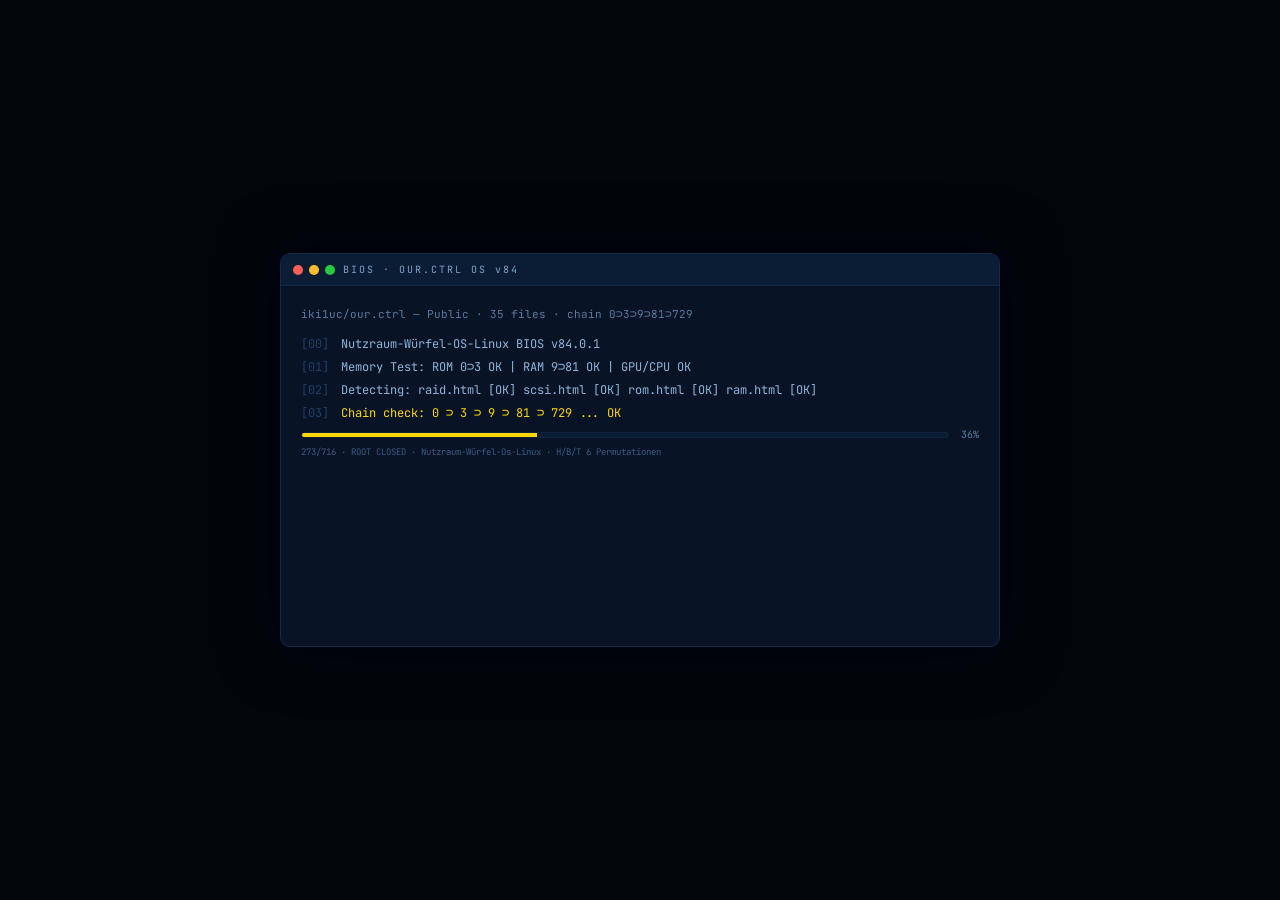
==== index.html @ 25ccde5c "Update index.html" ====
<!DOCTYPE html>
<html lang="en">
<head>
  <meta charset="UTF-8">
  <meta name="viewport" content="width=device-width, initial-scale=1">
  <title>React Artifact</title>
  <style>*,:after,:before{--tw-border-spacing-x:0;--tw-border-spacing-y:0;--tw-translate-x:0;--tw-translate-y:0;--tw-rotate:0;--tw-skew-x:0;--tw-skew-y:0;--tw-scale-x:1;--tw-scale-y:1;--tw-pan-x: ;--tw-pan-y: ;--tw-pinch-zoom: ;--tw-scroll-snap-strictness:proximity;--tw-gradient-from-position: ;--tw-gradient-via-position: ;--tw-gradient-to-position: ;--tw-ordinal: ;--tw-slashed-zero: ;--tw-numeric-figure: ;--tw-numeric-spacing: ;--tw-numeric-fraction: ;--tw-ring-inset: ;--tw-ring-offset-width:0px;--tw-ring-offset-color:#fff;--tw-ring-color:rgba(59,130,246,.5);--tw-ring-offset-shadow:0 0 #0000;--tw-ring-shadow:0 0 #0000;--tw-shadow:0 0 #0000;--tw-shadow-colored:0 0 #0000;--tw-blur: ;--tw-brightness: ;--tw-contrast: ;--tw-grayscale: ;--tw-hue-rotate: ;--tw-invert: ;--tw-saturate: ;--tw-sepia: ;--tw-drop-shadow: ;--tw-backdrop-blur: ;--tw-backdrop-brightness: ;--tw-backdrop-contrast: ;--tw-backdrop-grayscale: ;--tw-backdrop-hue-rotate: ;--tw-backdrop-invert: ;--tw-backdrop-opacity: ;--tw-backdrop-saturate: ;--tw-backdrop-sepia: ;--tw-contain-size: ;--tw-contain-layout: ;--tw-contain-paint: ;--tw-contain-style: }::backdrop{--tw-border-spacing-x:0;--tw-border-spacing-y:0;--tw-translate-x:0;--tw-translate-y:0;--tw-rotate:0;--tw-skew-x:0;--tw-skew-y:0;--tw-scale-x:1;--tw-scale-y:1;--tw-pan-x: ;--tw-pan-y: ;--tw-pinch-zoom: ;--tw-scroll-snap-strictness:proximity;--tw-gradient-from-position: ;--tw-gradient-via-position: ;--tw-gradient-to-position: ;--tw-ordinal: ;--tw-slashed-zero: ;--tw-numeric-figure: ;--tw-numeric-spacing: ;--tw-numeric-fraction: ;--tw-ring-inset: ;--tw-ring-offset-width:0px;--tw-ring-offset-color:#fff;--tw-ring-color:rgba(59,130,246,.5);--tw-ring-offset-shadow:0 0 #0000;--tw-ring-shadow:0 0 #0000;--tw-shadow:0 0 #0000;--tw-shadow-colored:0 0 #0000;--tw-blur: ;--tw-brightness: ;--tw-contrast: ;--tw-grayscale: ;--tw-hue-rotate: ;--tw-invert: ;--tw-saturate: ;--tw-sepia: ;--tw-drop-shadow: ;--tw-backdrop-blur: ;--tw-backdrop-brightness: ;--tw-backdrop-contrast: ;--tw-backdrop-grayscale: ;--tw-backdrop-hue-rotate: ;--tw-backdrop-invert: ;--tw-backdrop-opacity: ;--tw-backdrop-saturate: ;--tw-backdrop-sepia: ;--tw-contain-size: ;--tw-contain-layout: ;--tw-contain-paint: ;--tw-contain-style: }/*! tailwindcss v3.4.18 | MIT License | https://tailwindcss.com*/*,:after,:before{box-sizing:border-box;border:0 solid #e5e7eb}:after,:before{--tw-content:""}:host,html{line-height:1.5;-webkit-text-size-adjust:100%;-moz-tab-size:4;-o-tab-size:4;tab-size:4;font-family:ui-sans-serif,system-ui,sans-serif,Apple Color Emoji,Segoe UI Emoji,Segoe UI Symbol,Noto Color Emoji;font-feature-settings:normal;font-variation-settings:normal;-webkit-tap-highlight-color:transparent}body{line-height:inherit}hr{height:0;color:inherit;border-top-width:1px}abbr:where([title]){-webkit-text-decoration:underline dotted;text-decoration:underline dotted}h1,h2,h3,h4,h5,h6{font-size:inherit;font-weight:inherit}a{color:inherit;text-decoration:inherit}b,strong{font-weight:bolder}code,kbd,pre,samp{font-family:ui-monospace,SFMono-Regular,Menlo,Monaco,Consolas,Liberation Mono,Courier New,monospace;font-feature-settings:normal;font-variation-settings:normal;font-size:1em}small{font-size:80%}sub,sup{font-size:75%;line-height:0;position:relative;vertical-align:baseline}sub{bottom:-.25em}sup{top:-.5em}table{text-indent:0;border-color:inherit;border-collapse:collapse}button,input,optgroup,select,textarea{font-family:inherit;font-feature-settings:inherit;font-variation-settings:inherit;font-size:100%;font-weight:inherit;line-height:inherit;letter-spacing:inherit;color:inherit;margin:0;padding:0}button,select{text-transform:none}button,input:where([type=button]),input:where([type=reset]),input:where([type=submit]){-webkit-appearance:button;background-color:transparent;background-image:none}:-moz-focusring{outline:auto}:-moz-ui-invalid{box-shadow:none}progress{vertical-align:baseline}::-webkit-inner-spin-button,::-webkit-outer-spin-button{height:auto}[type=search]{-webkit-appearance:textfield;outline-offset:-2px}::-webkit-search-decoration{-webkit-appearance:none}::-webkit-file-upload-button{-webkit-appearance:button;font:inherit}summary{display:list-item}blockquote,dd,dl,figure,h1,h2,h3,h4,h5,h6,hr,p,pre{margin:0}fieldset{margin:0}fieldset,legend{padding:0}menu,ol,ul{list-style:none;margin:0;padding:0}dialog{padding:0}textarea{resize:vertical}input::-moz-placeholder,textarea::-moz-placeholder{opacity:1;color:#9ca3af}input::placeholder,textarea::placeholder{opacity:1;color:#9ca3af}[role=button],button{cursor:pointer}:disabled{cursor:default}audio,canvas,embed,iframe,img,object,svg,video{display:block;vertical-align:middle}img,video{max-width:100%;height:auto}[hidden]:where(:not([hidden=until-found])){display:none}.fixed{position:fixed}.absolute{position:absolute}.inset-0{inset:0}.bottom-0{bottom:0}.bottom-3{bottom:.75rem}.bottom-\[68px\]{bottom:68px}.left-0{left:0}.left-1\/2{left:50%}.left-3{left:.75rem}.right-0{right:0}.right-\[8\%\]{right:8%}.top-0{top:0}.top-12{top:3rem}.top-\[18\%\]{top:18%}.top-\[52\%\]{top:52%}.z-20{z-index:20}.z-\[100\]{z-index:100}.z-\[80\]{z-index:80}.z-\[90\]{z-index:90}.mx-1{margin-left:.25rem;margin-right:.25rem}.mb-1{margin-bottom:.25rem}.mb-2{margin-bottom:.5rem}.mb-3{margin-bottom:.75rem}.mb-4{margin-bottom:1rem}.ml-2{margin-left:.5rem}.mt-1{margin-top:.25rem}.mt-2{margin-top:.5rem}.mt-3{margin-top:.75rem}.mt-4{margin-top:1rem}.mt-6{margin-top:1.5rem}.line-clamp-2{overflow:hidden;display:-webkit-box;-webkit-box-orient:vertical;-webkit-line-clamp:2}.flex{display:flex}.grid{display:grid}.hidden{display:none}.h-1\.5{height:.375rem}.h-10{height:2.5rem}.h-2{height:.5rem}.h-2\.5{height:.625rem}.h-3{height:.75rem}.h-5{height:1.25rem}.h-6{height:1.5rem}.h-7{height:1.75rem}.h-8{height:2rem}.h-9{height:2.25rem}.h-\[160px\]{height:160px}.h-\[180px\]{height:180px}.h-\[260px\]{height:260px}.h-\[320px\]{height:320px}.h-\[44px\]{height:44px}.h-\[64px\]{height:64px}.h-\[700px\]{height:700px}.h-\[72px\]{height:72px}.h-full{height:100%}.min-h-\[360px\]{min-height:360px}.min-h-screen{min-height:100vh}.w-1\.5{width:.375rem}.w-10{width:2.5rem}.w-2{width:.5rem}.w-2\.5{width:.625rem}.w-3{width:.75rem}.w-5{width:1.25rem}.w-6{width:1.5rem}.w-\[108px\]{width:108px}.w-\[180px\]{width:180px}.w-\[1px\]{width:1px}.w-\[260px\]{width:260px}.w-\[56px\]{width:56px}.w-\[72px\]{width:72px}.w-\[900px\]{width:900px}.w-fit{width:-moz-fit-content;width:fit-content}.w-full{width:100%}.max-w-\[720px\]{max-width:720px}.flex-1{flex:1 1 0%}.-translate-x-1\/2{--tw-translate-x:-50%}.-translate-x-1\/2,.-translate-y-1\/2{transform:translate(var(--tw-translate-x),var(--tw-translate-y)) rotate(var(--tw-rotate)) skewX(var(--tw-skew-x)) skewY(var(--tw-skew-y)) scaleX(var(--tw-scale-x)) scaleY(var(--tw-scale-y))}.-translate-y-1\/2{--tw-translate-y:-50%}.transform{transform:translate(var(--tw-translate-x),var(--tw-translate-y)) rotate(var(--tw-rotate)) skewX(var(--tw-skew-x)) skewY(var(--tw-skew-y)) scaleX(var(--tw-scale-x)) scaleY(var(--tw-scale-y))}@keyframes pulse{50%{opacity:.5}}.animate-pulse{animation:pulse 2s cubic-bezier(.4,0,.6,1) infinite}.cursor-crosshair{cursor:crosshair}.cursor-grab{cursor:grab}.cursor-nwse-resize{cursor:nwse-resize}.touch-none{touch-action:none}.select-none{-webkit-user-select:none;-moz-user-select:none;user-select:none}.resize{resize:both}.grid-cols-1{grid-template-columns:repeat(1,minmax(0,1fr))}.grid-cols-3{grid-template-columns:repeat(3,minmax(0,1fr))}.grid-cols-5{grid-template-columns:repeat(5,minmax(0,1fr))}.grid-cols-\[1\.6fr_0\.6fr_0\.7fr_1fr\]{grid-template-columns:1.6fr .6fr .7fr 1fr}.flex-col{flex-direction:column}.items-center{align-items:center}.justify-center{justify-content:center}.justify-between{justify-content:space-between}.gap-1{gap:.25rem}.gap-1\.5{gap:.375rem}.gap-2{gap:.5rem}.gap-3{gap:.75rem}.gap-4{gap:1rem}.gap-\[1px\]{gap:1px}.space-y-1>:not([hidden])~:not([hidden]){--tw-space-y-reverse:0;margin-top:calc(.25rem*(1 - var(--tw-space-y-reverse)));margin-bottom:calc(.25rem*var(--tw-space-y-reverse))}.space-y-2>:not([hidden])~:not([hidden]){--tw-space-y-reverse:0;margin-top:calc(.5rem*(1 - var(--tw-space-y-reverse)));margin-bottom:calc(.5rem*var(--tw-space-y-reverse))}.space-y-3>:not([hidden])~:not([hidden]){--tw-space-y-reverse:0;margin-top:calc(.75rem*(1 - var(--tw-space-y-reverse)));margin-bottom:calc(.75rem*var(--tw-space-y-reverse))}.space-y-4>:not([hidden])~:not([hidden]){--tw-space-y-reverse:0;margin-top:calc(1rem*(1 - var(--tw-space-y-reverse)));margin-bottom:calc(1rem*var(--tw-space-y-reverse))}.self-center{align-self:center}.overflow-auto{overflow:auto}.overflow-hidden,.truncate{overflow:hidden}.truncate{text-overflow:ellipsis;white-space:nowrap}.whitespace-pre-wrap{white-space:pre-wrap}.break-all{word-break:break-all}.rounded{border-radius:.25rem}.rounded-\[10px\]{border-radius:10px}.rounded-\[14px\]{border-radius:14px}.rounded-\[1px\]{border-radius:1px}.rounded-\[3px\]{border-radius:3px}.rounded-\[6px\]{border-radius:6px}.rounded-\[8px\]{border-radius:8px}.rounded-full{border-radius:9999px}.border{border-width:1px}.border-b{border-bottom-width:1px}.border-t{border-top-width:1px}.border-\[\#0f213c\]{--tw-border-opacity:1;border-color:rgb(15 33 60/var(--tw-border-opacity,1))}.border-\[\#10233e\]{--tw-border-opacity:1;border-color:rgb(16 35 62/var(--tw-border-opacity,1))}.border-\[\#12243e\]{--tw-border-opacity:1;border-color:rgb(18 36 62/var(--tw-border-opacity,1))}.border-\[\#122a4c\]{--tw-border-opacity:1;border-color:rgb(18 42 76/var(--tw-border-opacity,1))}.border-\[\#132847\]{--tw-border-opacity:1;border-color:rgb(19 40 71/var(--tw-border-opacity,1))}.border-\[\#142a4a\]{--tw-border-opacity:1;border-color:rgb(20 42 74/var(--tw-border-opacity,1))}.border-\[\#152c4c\]{--tw-border-opacity:1;border-color:rgb(21 44 76/var(--tw-border-opacity,1))}.border-\[\#1a3458\]{--tw-border-opacity:1;border-color:rgb(26 52 88/var(--tw-border-opacity,1))}.border-\[\#1a4d2e\]{--tw-border-opacity:1;border-color:rgb(26 77 46/var(--tw-border-opacity,1))}.border-\[\#1e3f6a\]{--tw-border-opacity:1;border-color:rgb(30 63 106/var(--tw-border-opacity,1))}.border-\[\#4d2e1a\]{--tw-border-opacity:1;border-color:rgb(77 46 26/var(--tw-border-opacity,1))}.border-transparent{border-color:transparent}.bg-\[\#02060a\]{--tw-bg-opacity:1;background-color:rgb(2 6 10/var(--tw-bg-opacity,1))}.bg-\[\#040a14\]{--tw-bg-opacity:1;background-color:rgb(4 10 20/var(--tw-bg-opacity,1))}.bg-\[\#050c18\]{--tw-bg-opacity:1;background-color:rgb(5 12 24/var(--tw-bg-opacity,1))}.bg-\[\#050d19\]{--tw-bg-opacity:1;background-color:rgb(5 13 25/var(--tw-bg-opacity,1))}.bg-\[\#050d19\]\/85{background-color:rgba(5,13,25,.85)}.bg-\[\#050d19\]\/90{background-color:rgba(5,13,25,.9)}.bg-\[\#081425\]{--tw-bg-opacity:1;background-color:rgb(8 20 37/var(--tw-bg-opacity,1))}.bg-\[\#0a1a2e\]{--tw-bg-opacity:1;background-color:rgb(10 26 46/var(--tw-bg-opacity,1))}.bg-\[\#0a1d34\]{--tw-bg-opacity:1;background-color:rgb(10 29 52/var(--tw-bg-opacity,1))}.bg-\[\#0a2a1a\]{--tw-bg-opacity:1;background-color:rgb(10 42 26/var(--tw-bg-opacity,1))}.bg-\[\#0d1f36\]{--tw-bg-opacity:1;background-color:rgb(13 31 54/var(--tw-bg-opacity,1))}.bg-\[\#0e2440\]{--tw-bg-opacity:1;background-color:rgb(14 36 64/var(--tw-bg-opacity,1))}.bg-\[\#0f213c\]{--tw-bg-opacity:1;background-color:rgb(15 33 60/var(--tw-bg-opacity,1))}.bg-\[\#122a4a\]{--tw-bg-opacity:1;background-color:rgb(18 42 74/var(--tw-bg-opacity,1))}.bg-\[\#132847\]{--tw-bg-opacity:1;background-color:rgb(19 40 71/var(--tw-bg-opacity,1))}.bg-\[\#1a2f4d\]{--tw-bg-opacity:1;background-color:rgb(26 47 77/var(--tw-bg-opacity,1))}.bg-\[\#27c93f\]{--tw-bg-opacity:1;background-color:rgb(39 201 63/var(--tw-bg-opacity,1))}.bg-\[\#2a1a0a\]{--tw-bg-opacity:1;background-color:rgb(42 26 10/var(--tw-bg-opacity,1))}.bg-\[\#39ff88\]{--tw-bg-opacity:1;background-color:rgb(57 255 136/var(--tw-bg-opacity,1))}.bg-\[\#ff5f56\]{--tw-bg-opacity:1;background-color:rgb(255 95 86/var(--tw-bg-opacity,1))}.bg-\[\#ffbd2e\]{--tw-bg-opacity:1;background-color:rgb(255 189 46/var(--tw-bg-opacity,1))}.bg-\[\#ffd700\]{--tw-bg-opacity:1;background-color:rgb(255 215 0/var(--tw-bg-opacity,1))}.bg-transparent{background-color:transparent}.bg-white{--tw-bg-opacity:1;background-color:rgb(255 255 255/var(--tw-bg-opacity,1))}.p-2{padding:.5rem}.p-3{padding:.75rem}.p-4{padding:1rem}.p-5{padding:1.25rem}.p-6{padding:1.5rem}.p-\[1px\]{padding:1px}.px-1{padding-left:.25rem;padding-right:.25rem}.px-1\.5{padding-left:.375rem;padding-right:.375rem}.px-2{padding-left:.5rem;padding-right:.5rem}.px-3{padding-left:.75rem;padding-right:.75rem}.py-0\.5{padding-top:.125rem;padding-bottom:.125rem}.py-1{padding-top:.25rem;padding-bottom:.25rem}.py-1\.5{padding-top:.375rem;padding-bottom:.375rem}.py-2{padding-top:.5rem;padding-bottom:.5rem}.text-left{text-align:left}.text-center{text-align:center}.font-mono{font-family:ui-monospace,SFMono-Regular,Menlo,Monaco,Consolas,Liberation Mono,Courier New,monospace}.text-\[10px\]{font-size:10px}.text-\[11px\]{font-size:11px}.text-\[12px\]{font-size:12px}.text-\[8px\]{font-size:8px}.text-\[9px\]{font-size:9px}.font-black{font-weight:900}.font-bold{font-weight:700}.leading-\[1\.2\]{line-height:1.2}.leading-\[1\.5\]{line-height:1.5}.leading-\[1\.6\]{line-height:1.6}.tracking-\[0\.08em\]{letter-spacing:.08em}.tracking-\[0\.12em\]{letter-spacing:.12em}.tracking-\[0\.14em\]{letter-spacing:.14em}.tracking-\[0\.16em\]{letter-spacing:.16em}.tracking-\[0\.2em\]{letter-spacing:.2em}.tracking-wider{letter-spacing:.05em}.text-\[\#00ccff\]{--tw-text-opacity:1;color:rgb(0 204 255/var(--tw-text-opacity,1))}.text-\[\#1e3f6a\]{--tw-text-opacity:1;color:rgb(30 63 106/var(--tw-text-opacity,1))}.text-\[\#39ff88\]{--tw-text-opacity:1;color:rgb(57 255 136/var(--tw-text-opacity,1))}.text-\[\#3a5a83\]{--tw-text-opacity:1;color:rgb(58 90 131/var(--tw-text-opacity,1))}.text-\[\#3d5a7c\]{--tw-text-opacity:1;color:rgb(61 90 124/var(--tw-text-opacity,1))}.text-\[\#4a6589\]{--tw-text-opacity:1;color:rgb(74 101 137/var(--tw-text-opacity,1))}.text-\[\#5a7aa0\]{--tw-text-opacity:1;color:rgb(90 122 160/var(--tw-text-opacity,1))}.text-\[\#5a7ea3\]{--tw-text-opacity:1;color:rgb(90 126 163/var(--tw-text-opacity,1))}.text-\[\#6d8fb8\]{--tw-text-opacity:1;color:rgb(109 143 184/var(--tw-text-opacity,1))}.text-\[\#7aa0c6\]{--tw-text-opacity:1;color:rgb(122 160 198/var(--tw-text-opacity,1))}.text-\[\#7da3ca\]{--tw-text-opacity:1;color:rgb(125 163 202/var(--tw-text-opacity,1))}.text-\[\#8aa6c9\]{--tw-text-opacity:1;color:rgb(138 166 201/var(--tw-text-opacity,1))}.text-\[\#8fb4db\]{--tw-text-opacity:1;color:rgb(143 180 219/var(--tw-text-opacity,1))}.text-\[\#c6dbf5\]{--tw-text-opacity:1;color:rgb(198 219 245/var(--tw-text-opacity,1))}.text-\[\#d0e3f8\]{--tw-text-opacity:1;color:rgb(208 227 248/var(--tw-text-opacity,1))}.text-\[\#e8f0ff\]{--tw-text-opacity:1;color:rgb(232 240 255/var(--tw-text-opacity,1))}.text-\[\#ff8a00\]{--tw-text-opacity:1;color:rgb(255 138 0/var(--tw-text-opacity,1))}.text-\[\#ffd700\]{--tw-text-opacity:1;color:rgb(255 215 0/var(--tw-text-opacity,1))}.text-black{--tw-text-opacity:1;color:rgb(0 0 0/var(--tw-text-opacity,1))}.text-white{--tw-text-opacity:1;color:rgb(255 255 255/var(--tw-text-opacity,1))}.accent-\[\#ffd700\]{accent-color:gold}.opacity-40{opacity:.4}.opacity-\[0\.06\]{opacity:.06}.opacity-\[0\.12\]{opacity:.12}.opacity-\[0\.14\]{opacity:.14}.shadow-\[0_0_0_1px_var\(--c\)\]{--tw-shadow:0 0 0 1px var(--c);--tw-shadow-colored:0 0 0 1px var(--tw-shadow-color)}.shadow-\[0_0_0_1px_var\(--c\)\],.shadow-\[0_0_60px_\#001\]{box-shadow:var(--tw-ring-offset-shadow,0 0 #0000),var(--tw-ring-shadow,0 0 #0000),var(--tw-shadow)}.shadow-\[0_0_60px_\#001\]{--tw-shadow:0 0 60px #001;--tw-shadow-colored:0 0 60px var(--tw-shadow-color)}.shadow-\[0_10px_40px_rgba\(0\2c 0\2c 0\2c 0\.6\)\]{--tw-shadow:0 10px 40px rgba(0,0,0,.6);--tw-shadow-colored:0 10px 40px var(--tw-shadow-color);box-shadow:var(--tw-ring-offset-shadow,0 0 #0000),var(--tw-ring-shadow,0 0 #0000),var(--tw-shadow)}.shadow-\[0_20px_60px_rgba\(0\2c 0\2c 0\2c 0\.6\)\2c 0_0_0_1px_var\(--c\)\]{--tw-shadow:0 20px 60px rgba(0,0,0,.6),0 0 0 1px var(--c);--tw-shadow-colored:0 20px 60px var(--tw-shadow-color),0 0 0 1px var(--tw-shadow-color);box-shadow:var(--tw-ring-offset-shadow,0 0 #0000),var(--tw-ring-shadow,0 0 #0000),var(--tw-shadow)}.shadow-\[inset_0_0_0_1px_rgba\(255\2c 255\2c 255\2c 0\.04\)\]{--tw-shadow:inset 0 0 0 1px hsla(0,0%,100%,.04);--tw-shadow-colored:inset 0 0 0 1px var(--tw-shadow-color);box-shadow:var(--tw-ring-offset-shadow,0 0 #0000),var(--tw-ring-shadow,0 0 #0000),var(--tw-shadow)}.outline-none{outline:2px solid transparent;outline-offset:2px}.filter{filter:var(--tw-blur) var(--tw-brightness) var(--tw-contrast) var(--tw-grayscale) var(--tw-hue-rotate) var(--tw-invert) var(--tw-saturate) var(--tw-sepia) var(--tw-drop-shadow)}.backdrop-blur-xl{--tw-backdrop-blur:blur(24px);backdrop-filter:var(--tw-backdrop-blur) var(--tw-backdrop-brightness) var(--tw-backdrop-contrast) var(--tw-backdrop-grayscale) var(--tw-backdrop-hue-rotate) var(--tw-backdrop-invert) var(--tw-backdrop-opacity) var(--tw-backdrop-saturate) var(--tw-backdrop-sepia)}.transition-all{transition-property:all;transition-timing-function:cubic-bezier(.4,0,.2,1);transition-duration:.15s}.transition-colors{transition-property:color,background-color,border-color,text-decoration-color,fill,stroke;transition-timing-function:cubic-bezier(.4,0,.2,1);transition-duration:.15s}.transition-transform{transition-property:transform;transition-timing-function:cubic-bezier(.4,0,.2,1);transition-duration:.15s}.duration-200{transition-duration:.2s}#root,body,html{min-height:100%}body{margin:0;font-family:ui-sans-serif,system-ui,-apple-system,BlinkMacSystemFont,Segoe UI,sans-serif}[role=button]:not([aria-disabled=true]),button:not(:disabled),label[for],select:not(:disabled),summary{cursor:pointer}.hover\:scale-105:hover{--tw-scale-x:1.05;--tw-scale-y:1.05;transform:translate(var(--tw-translate-x),var(--tw-translate-y)) rotate(var(--tw-rotate)) skewX(var(--tw-skew-x)) skewY(var(--tw-skew-y)) scaleX(var(--tw-scale-x)) scaleY(var(--tw-scale-y))}.hover\:border-\[\#132847\]:hover{--tw-border-opacity:1;border-color:rgb(19 40 71/var(--tw-border-opacity,1))}.hover\:border-\[\#1a3358\]:hover{--tw-border-opacity:1;border-color:rgb(26 51 88/var(--tw-border-opacity,1))}.hover\:bg-\[\#0a1d34\]\/80:hover{background-color:rgba(10,29,52,.8)}.hover\:bg-\[\#0e2440\]:hover{--tw-bg-opacity:1;background-color:rgb(14 36 64/var(--tw-bg-opacity,1))}.hover\:brightness-110:hover{--tw-brightness:brightness(1.1);filter:var(--tw-blur) var(--tw-brightness) var(--tw-contrast) var(--tw-grayscale) var(--tw-hue-rotate) var(--tw-invert) var(--tw-saturate) var(--tw-sepia) var(--tw-drop-shadow)}.focus\:border-\[\#1e3f6a\]:focus{--tw-border-opacity:1;border-color:rgb(30 63 106/var(--tw-border-opacity,1))}.active\:cursor-grabbing:active{cursor:grabbing}.group:hover .group-hover\:text-\[\#c7ddf8\]{--tw-text-opacity:1;color:rgb(199 221 248/var(--tw-text-opacity,1))}@media (min-width:768px){.md\:inline{display:inline}.md\:flex{display:flex}.md\:grid-cols-2{grid-template-columns:repeat(2,minmax(0,1fr))}.md\:grid-cols-6{grid-template-columns:repeat(6,minmax(0,1fr))}.md\:grid-cols-\[180px_1fr\]{grid-template-columns:180px 1fr}}@media (min-width:1024px){.lg\:flex{display:flex}}</style>
</head>
<body>
  <div id="root"></div>
  
  <script type="module">var nd=Object.create;var{getPrototypeOf:rd,defineProperty:Ql,getOwnPropertyNames:ld}=Object;var od=Object.prototype.hasOwnProperty;var xt=(e,t,n)=>{n=e!=null?nd(rd(e)):{};let r=t||!e||!e.__esModule?Ql(n,"default",{value:e,enumerable:!0}):n;for(let l of ld(e))if(!od.call(r,l))Ql(r,l,{get:()=>e[l],enumerable:!0});return r};var gr=(e,t)=>()=>(t||e((t={exports:{}}).exports,t),t.exports);var id=(e,t)=>{for(var n in t)Ql(e,n,{get:t[n],enumerable:!0,configurable:!0,set:(r)=>t[n]=()=>r})};var ud=(e,t)=>()=>(e&&(t=e(e=0)),t);var gn=gr((Ed)=>{var yn=Symbol.for("react.element"),ad=Symbol.for("react.portal"),sd=Symbol.for("react.fragment"),cd=Symbol.for("react.strict_mode"),dd=Symbol.for("react.profiler"),fd=Symbol.for("react.provider"),pd=Symbol.for("react.context"),md=Symbol.for("react.forward_ref"),hd=Symbol.for("react.suspense"),vd=Symbol.for("react.memo"),yd=Symbol.for("react.lazy"),mu=Symbol.iterator;function gd(e){if(e===null||typeof e!=="object")return null;return e=mu&&e[mu]||e["@@iterator"],typeof e==="function"?e:null}var yu={isMounted:function(){return!1},enqueueForceUpdate:function(){},enqueueReplaceState:function(){},enqueueSetState:function(){}},gu=Object.assign,ku={};function Ut(e,t,n){this.props=e,this.context=t,this.refs=ku,this.updater=n||yu}Ut.prototype.isReactComponent={};Ut.prototype.setState=function(e,t){if(typeof e!=="object"&&typeof e!=="function"&&e!=null)throw Error("setState(...): takes an object of state variables to update or a function which returns an object of state variables.");this.updater.enqueueSetState(this,e,t,"setState")};Ut.prototype.forceUpdate=function(e){this.updater.enqueueForceUpdate(this,e,"forceUpdate")};function wu(){}wu.prototype=Ut.prototype;function Yl(e,t,n){this.props=e,this.context=t,this.refs=ku,this.updater=n||yu}var Gl=Yl.prototype=new wu;Gl.constructor=Yl;gu(Gl,Ut.prototype);Gl.isPureReactComponent=!0;var hu=Array.isArray,xu=Object.prototype.hasOwnProperty,Xl={current:null},Su={key:!0,ref:!0,__self:!0,__source:!0};function Eu(e,t,n){var r,l={},o=null,i=null;if(t!=null)for(r in t.ref!==void 0&&(i=t.ref),t.key!==void 0&&(o=""+t.key),t)xu.call(t,r)&&!Su.hasOwnProperty(r)&&(l[r]=t[r]);var a=arguments.length-2;if(a===1)l.children=n;else if(1<a){for(var u=Array(a),d=0;d<a;d++)u[d]=arguments[d+2];l.children=u}if(e&&e.defaultProps)for(r in a=e.defaultProps,a)l[r]===void 0&&(l[r]=a[r]);return{$$typeof:yn,type:e,key:o,ref:i,props:l,_owner:Xl.current}}function kd(e,t){return{$$typeof:yn,type:e.type,key:t,ref:e.ref,props:e.props,_owner:e._owner}}function Zl(e){return typeof e==="object"&&e!==null&&e.$$typeof===yn}function wd(e){var t={"=":"=0",":":"=2"};return"$"+e.replace(/[=:]/g,function(n){return t[n]})}var vu=/\/+/g;function Kl(e,t){return typeof e==="object"&&e!==null&&e.key!=null?wd(""+e.key):t.toString(36)}function wr(e,t,n,r,l){var o=typeof e;if(o==="undefined"||o==="boolean")e=null;var i=!1;if(e===null)i=!0;else switch(o){case"string":case"number":i=!0;break;case"object":switch(e.$$typeof){case yn:case ad:i=!0}}if(i)return i=e,l=l(i),e=r===""?"."+Kl(i,0):r,hu(l)?(n="",e!=null&&(n=e.replace(vu,"$&/")+"/"),wr(l,t,n,"",function(d){return d})):l!=null&&(Zl(l)&&(l=kd(l,n+(!l.key||i&&i.key===l.key?"":(""+l.key).replace(vu,"$&/")+"/")+e)),t.push(l)),1;if(i=0,r=r===""?".":r+":",hu(e))for(var a=0;a<e.length;a++){o=e[a];var u=r+Kl(o,a);i+=wr(o,t,n,u,l)}else if(u=gd(e),typeof u==="function")for(e=u.call(e),a=0;!(o=e.next()).done;)o=o.value,u=r+Kl(o,a++),i+=wr(o,t,n,u,l);else if(o==="object")throw t=String(e),Error("Objects are not valid as a React child (found: "+(t==="[object Object]"?"object with keys {"+Object.keys(e).join(", ")+"}":t)+"). If you meant to render a collection of children, use an array instead.");return i}function kr(e,t,n){if(e==null)return e;var r=[],l=0;return wr(e,r,"","",function(o){return t.call(n,o,l++)}),r}function xd(e){if(e._status===-1){var t=e._result;t=t(),t.then(function(n){if(e._status===0||e._status===-1)e._status=1,e._result=n},function(n){if(e._status===0||e._status===-1)e._status=2,e._result=n}),e._status===-1&&(e._status=0,e._result=t)}if(e._status===1)return e._result.default;throw e._result}var ie={current:null},xr={transition:null},Sd={ReactCurrentDispatcher:ie,ReactCurrentBatchConfig:xr,ReactCurrentOwner:Xl};function Nu(){throw Error("act(...) is not supported in production builds of React.")}Ed.Children={map:kr,forEach:function(e,t,n){kr(e,function(){t.apply(this,arguments)},n)},count:function(e){var t=0;return kr(e,function(){t++}),t},toArray:function(e){return kr(e,function(t){return t})||[]},only:function(e){if(!Zl(e))throw Error("React.Children.only expected to receive a single React element child.");return e}};Ed.Component=Ut;Ed.Fragment=sd;Ed.Profiler=dd;Ed.PureComponent=Yl;Ed.StrictMode=cd;Ed.Suspense=hd;Ed.__SECRET_INTERNALS_DO_NOT_USE_OR_YOU_WILL_BE_FIRED=Sd;Ed.act=Nu;Ed.cloneElement=function(e,t,n){if(e===null||e===void 0)throw Error("React.cloneElement(...): The argument must be a React element, but you passed "+e+".");var r=gu({},e.props),l=e.key,o=e.ref,i=e._owner;if(t!=null){if(t.ref!==void 0&&(o=t.ref,i=Xl.current),t.key!==void 0&&(l=""+t.key),e.type&&e.type.defaultProps)var a=e.type.defaultProps;for(u in t)xu.call(t,u)&&!Su.hasOwnProperty(u)&&(r[u]=t[u]===void 0&&a!==void 0?a[u]:t[u])}var u=arguments.length-2;if(u===1)r.children=n;else if(1<u){a=Array(u);for(var d=0;d<u;d++)a[d]=arguments[d+2];r.children=a}return{$$typeof:yn,type:e.type,key:l,ref:o,props:r,_owner:i}};Ed.createContext=function(e){return e={$$typeof:pd,_currentValue:e,_currentValue2:e,_threadCount:0,Provider:null,Consumer:null,_defaultValue:null,_globalName:null},e.Provider={$$typeof:fd,_context:e},e.Consumer=e};Ed.createElement=Eu;Ed.createFactory=function(e){var t=Eu.bind(null,e);return t.type=e,t};Ed.createRef=function(){return{current:null}};Ed.forwardRef=function(e){return{$$typeof:md,render:e}};Ed.isValidElement=Zl;Ed.lazy=function(e){return{$$typeof:yd,_payload:{_status:-1,_result:e},_init:xd}};Ed.memo=function(e,t){return{$$typeof:vd,type:e,compare:t===void 0?null:t}};Ed.startTransition=function(e){var t=xr.transition;xr.transition={};try{e()}finally{xr.transition=t}};Ed.unstable_act=Nu;Ed.useCallback=function(e,t){return ie.current.useCallback(e,t)};Ed.useContext=function(e){return ie.current.useContext(e)};Ed.useDebugValue=function(){};Ed.useDeferredValue=function(e){return ie.current.useDeferredValue(e)};Ed.useEffect=function(e,t){return ie.current.useEffect(e,t)};Ed.useId=function(){return ie.current.useId()};Ed.useImperativeHandle=function(e,t,n){return ie.current.useImperativeHandle(e,t,n)};Ed.useInsertionEffect=function(e,t){return ie.current.useInsertionEffect(e,t)};Ed.useLayoutEffect=function(e,t){return ie.current.useLayoutEffect(e,t)};Ed.useMemo=function(e,t){return ie.current.useMemo(e,t)};Ed.useReducer=function(e,t,n){return ie.current.useReducer(e,t,n)};Ed.useRef=function(e){return ie.current.useRef(e)};Ed.useState=function(e){return ie.current.useState(e)};Ed.useSyncExternalStore=function(e,t,n){return ie.current.useSyncExternalStore(e,t,n)};Ed.useTransition=function(){return ie.current.useTransition()};Ed.version="18.3.1"});var Ru=gr((af)=>{function jl(e,t){var n=e.length;e.push(t);e:for(;0<n;){var r=n-1>>>1,l=e[r];if(0<Sr(l,t))e[r]=t,e[n]=l,n=r;else break e}}function _e(e){return e.length===0?null:e[0]}function Tr(e){if(e.length===0)return null;var t=e[0],n=e.pop();if(n!==t){e[0]=n;e:for(var r=0,l=e.length,o=l>>>1;r<o;){var i=2*(r+1)-1,a=e[i],u=i+1,d=e[u];if(0>Sr(a,n))u<l&&0>Sr(d,a)?(e[r]=d,e[u]=n,r=u):(e[r]=a,e[i]=n,r=i);else if(u<l&&0>Sr(d,n))e[r]=d,e[u]=n,r=u;else break e}}return t}function Sr(e,t){var n=e.sortIndex-t.sortIndex;return n!==0?n:e.id-t.id}if(typeof performance==="object"&&typeof performance.now==="function")ql=performance,af.unstable_now=function(){return ql.now()};else Er=Date,bl=Er.now(),af.unstable_now=function(){return Er.now()-bl};var ql,Er,bl,Be=[],et=[],uf=1,we=null,te=3,_r=!1,St=!1,wn=!1,Tu=typeof setTimeout==="function"?setTimeout:null,_u=typeof clearTimeout==="function"?clearTimeout:null,Cu=typeof setImmediate<"u"?setImmediate:null;typeof navigator<"u"&&navigator.scheduling!==void 0&&navigator.scheduling.isInputPending!==void 0&&navigator.scheduling.isInputPending.bind(navigator.scheduling);function eo(e){for(var t=_e(et);t!==null;){if(t.callback===null)Tr(et);else if(t.startTime<=e)Tr(et),t.sortIndex=t.expirationTime,jl(Be,t);else break;t=_e(et)}}function no(e){if(wn=!1,eo(e),!St)if(_e(Be)!==null)St=!0,lo(ro);else{var t=_e(et);t!==null&&oo(no,t.startTime-e)}}function ro(e,t){St=!1,wn&&(wn=!1,_u(xn),xn=-1),_r=!0;var n=te;try{eo(t);for(we=_e(Be);we!==null&&(!(we.expirationTime>t)||e&&!Lu());){var r=we.callback;if(typeof r==="function"){we.callback=null,te=we.priorityLevel;var l=r(we.expirationTime<=t);t=af.unstable_now(),typeof l==="function"?we.callback=l:we===_e(Be)&&Tr(Be),eo(t)}else Tr(Be);we=_e(Be)}if(we!==null)var o=!0;else{var i=_e(et);i!==null&&oo(no,i.startTime-t),o=!1}return o}finally{we=null,te=n,_r=!1}}var Pr=!1,Nr=null,xn=-1,Pu=5,zu=-1;function Lu(){return af.unstable_now()-zu<Pu?!1:!0}function Jl(){if(Nr!==null){var e=af.unstable_now();zu=e;var t=!0;try{t=Nr(!0,e)}finally{t?kn():(Pr=!1,Nr=null)}}else Pr=!1}var kn;if(typeof Cu==="function")kn=function(){Cu(Jl)};else if(typeof MessageChannel<"u")Cr=new MessageChannel,to=Cr.port2,Cr.port1.onmessage=Jl,kn=function(){to.postMessage(null)};else kn=function(){Tu(Jl,0)};var Cr,to;function lo(e){Nr=e,Pr||(Pr=!0,kn())}function oo(e,t){xn=Tu(function(){e(af.unstable_now())},t)}af.unstable_IdlePriority=5;af.unstable_ImmediatePriority=1;af.unstable_LowPriority=4;af.unstable_NormalPriority=3;af.unstable_Profiling=null;af.unstable_UserBlockingPriority=2;af.unstable_cancelCallback=function(e){e.callback=null};af.unstable_continueExecution=function(){St||_r||(St=!0,lo(ro))};af.unstable_forceFrameRate=function(e){0>e||125<e?console.error("forceFrameRate takes a positive int between 0 and 125, forcing frame rates higher than 125 fps is not supported"):Pu=0<e?Math.floor(1000/e):5};af.unstable_getCurrentPriorityLevel=function(){return te};af.unstable_getFirstCallbackNode=function(){return _e(Be)};af.unstable_next=function(e){switch(te){case 1:case 2:case 3:var t=3;break;default:t=te}var n=te;te=t;try{return e()}finally{te=n}};af.unstable_pauseExecution=function(){};af.unstable_requestPaint=function(){};af.unstable_runWithPriority=function(e,t){switch(e){case 1:case 2:case 3:case 4:case 5:break;default:e=3}var n=te;te=e;try{return t()}finally{te=n}};af.unstable_scheduleCallback=function(e,t,n){var r=af.unstable_now();switch(typeof n==="object"&&n!==null?(n=n.delay,n=typeof n==="number"&&0<n?r+n:r):n=r,e){case 1:var l=-1;break;case 2:l=250;break;case 5:l=1073741823;break;case 4:l=1e4;break;default:l=5000}return l=n+l,e={id:uf++,callback:t,priorityLevel:e,startTime:n,expirationTime:l,sortIndex:-1},n>r?(e.sortIndex=n,jl(et,e),_e(Be)===null&&e===_e(et)&&(wn?(_u(xn),xn=-1):wn=!0,oo(no,n-r))):(e.sortIndex=l,jl(Be,e),St||_r||(St=!0,lo(ro))),e};af.unstable_shouldYield=Lu;af.unstable_wrapCallback=function(e){var t=te;return function(){var n=te;te=t;try{return e.apply(this,arguments)}finally{te=n}}}});var fu={};id(fu,{version:()=>Kc,unstable_renderSubtreeIntoContainer:()=>Qc,unstable_batchedUpdates:()=>Vc,unmountComponentAtNode:()=>$c,render:()=>Wc,hydrateRoot:()=>Ac,hydrate:()=>Uc,flushSync:()=>Hc,findDOMNode:()=>Bc,createRoot:()=>Fc,createPortal:()=>Dc,__SECRET_INTERNALS_DO_NOT_USE_OR_YOU_WILL_BE_FIRED:()=>Mc});function k(e){for(var t="https://reactjs.org/docs/error-decoder.html?invariant="+e,n=1;n<arguments.length;n++)t+="&args[]="+encodeURIComponent(arguments[n]);return"Minified React error #"+e+"; visit "+t+" for the full message or use the non-minified dev environment for full errors and additional helpful warnings."}function Ft(e,t){an(e,t),an(e+"Capture",t)}function an(e,t){Yn[e]=t;for(e=0;e<t.length;e++)Ba.add(t[e])}function Pf(e){if(Po.call(Iu,e))return!0;if(Po.call(Ou,e))return!1;if(_f.test(e))return Iu[e]=!0;return Ou[e]=!0,!1}function zf(e,t,n,r){if(n!==null&&n.type===0)return!1;switch(typeof t){case"function":case"symbol":return!0;case"boolean":if(r)return!1;if(n!==null)return!n.acceptsBooleans;return e=e.toLowerCase().slice(0,5),e!=="data-"&&e!=="aria-";default:return!1}}function Lf(e,t,n,r){if(t===null||typeof t>"u"||zf(e,t,n,r))return!0;if(r)return!1;if(n!==null)switch(n.type){case 3:return!t;case 4:return t===!1;case 5:return isNaN(t);case 6:return isNaN(t)||1>t}return!1}function se(e,t,n,r,l,o,i){this.acceptsBooleans=t===2||t===3||t===4,this.attributeName=r,this.attributeNamespace=l,this.mustUseProperty=n,this.propertyName=e,this.type=t,this.sanitizeURL=o,this.removeEmptyString=i}function Ei(e){return e[1].toUpperCase()}function Ni(e,t,n,r){var l=ee.hasOwnProperty(t)?ee[t]:null;if(l!==null?l.type!==0:r||!(2<t.length)||t[0]!=="o"&&t[0]!=="O"||t[1]!=="n"&&t[1]!=="N")Lf(t,n,l,r)&&(n=null),r||l===null?Pf(t)&&(n===null?e.removeAttribute(t):e.setAttribute(t,""+n)):l.mustUseProperty?e[l.propertyName]=n===null?l.type===3?!1:"":n:(t=l.attributeName,r=l.attributeNamespace,n===null?e.removeAttribute(t):(l=l.type,n=l===3||l===4&&n===!0?"":""+n,r?e.setAttributeNS(r,t,n):e.setAttribute(t,n)))}function Sn(e){if(e===null||typeof e!=="object")return null;return e=Mu&&e[Mu]||e["@@iterator"],typeof e==="function"?e:null}function zn(e){if(io===void 0)try{throw Error()}catch(n){var t=n.stack.trim().match(/\n( *(at )?)/);io=t&&t[1]||""}return`
`+io+e}function ao(e,t){if(!e||uo)return"";uo=!0;var n=Error.prepareStackTrace;Error.prepareStackTrace=void 0;try{if(t)if(t=function(){throw Error()},Object.defineProperty(t.prototype,"props",{set:function(){throw Error()}}),typeof Reflect==="object"&&Reflect.construct){try{Reflect.construct(t,[])}catch(d){var r=d}Reflect.construct(e,[],t)}else{try{t.call()}catch(d){r=d}e.call(t.prototype)}else{try{throw Error()}catch(d){r=d}e()}}catch(d){if(d&&r&&typeof d.stack==="string"){for(var l=d.stack.split(`
`),o=r.stack.split(`
`),i=l.length-1,a=o.length-1;1<=i&&0<=a&&l[i]!==o[a];)a--;for(;1<=i&&0<=a;i--,a--)if(l[i]!==o[a]){if(i!==1||a!==1)do if(i--,a--,0>a||l[i]!==o[a]){var u=`
`+l[i].replace(" at new "," at ");return e.displayName&&u.includes("<anonymous>")&&(u=u.replace("<anonymous>",e.displayName)),u}while(1<=i&&0<=a);break}}}finally{uo=!1,Error.prepareStackTrace=n}return(e=e?e.displayName||e.name:"")?zn(e):""}function Rf(e){switch(e.tag){case 5:return zn(e.type);case 16:return zn("Lazy");case 13:return zn("Suspense");case 19:return zn("SuspenseList");case 0:case 2:case 15:return e=ao(e.type,!1),e;case 11:return e=ao(e.type.render,!1),e;case 1:return e=ao(e.type,!0),e;default:return""}}function Oo(e){if(e==null)return null;if(typeof e==="function")return e.displayName||e.name||null;if(typeof e==="string")return e;switch(e){case Qt:return"Fragment";case Vt:return"Portal";case zo:return"Profiler";case Ci:return"StrictMode";case Lo:return"Suspense";case Ro:return"SuspenseList"}if(typeof e==="object")switch(e.$$typeof){case Ua:return(e.displayName||"Context")+".Consumer";case Ha:return(e._context.displayName||"Context")+".Provider";case Ti:var t=e.render;return e=e.displayName,e||(e=t.displayName||t.name||"",e=e!==""?"ForwardRef("+e+")":"ForwardRef"),e;case _i:return t=e.displayName||null,t!==null?t:Oo(e.type)||"Memo";case nt:t=e._payload,e=e._init;try{return Oo(e(t))}catch(n){}}return null}function Of(e){var t=e.type;switch(e.tag){case 24:return"Cache";case 9:return(t.displayName||"Context")+".Consumer";case 10:return(t._context.displayName||"Context")+".Provider";case 18:return"DehydratedFragment";case 11:return e=t.render,e=e.displayName||e.name||"",t.displayName||(e!==""?"ForwardRef("+e+")":"ForwardRef");case 7:return"Fragment";case 5:return t;case 4:return"Portal";case 3:return"Root";case 6:return"Text";case 16:return Oo(t);case 8:return t===Ci?"StrictMode":"Mode";case 22:return"Offscreen";case 12:return"Profiler";case 21:return"Scope";case 13:return"Suspense";case 19:return"SuspenseList";case 25:return"TracingMarker";case 1:case 0:case 17:case 2:case 14:case 15:if(typeof t==="function")return t.displayName||t.name||null;if(typeof t==="string")return t}return null}function vt(e){switch(typeof e){case"boolean":case"number":case"string":case"undefined":return e;case"object":return e;default:return""}}function Wa(e){var t=e.type;return(e=e.nodeName)&&e.toLowerCase()==="input"&&(t==="checkbox"||t==="radio")}function If(e){var t=Wa(e)?"checked":"value",n=Object.getOwnPropertyDescriptor(e.constructor.prototype,t),r=""+e[t];if(!e.hasOwnProperty(t)&&typeof n<"u"&&typeof n.get==="function"&&typeof n.set==="function"){var{get:l,set:o}=n;return Object.defineProperty(e,t,{configurable:!0,get:function(){return l.call(this)},set:function(i){r=""+i,o.call(this,i)}}),Object.defineProperty(e,t,{enumerable:n.enumerable}),{getValue:function(){return r},setValue:function(i){r=""+i},stopTracking:function(){e._valueTracker=null,delete e[t]}}}}function Lr(e){e._valueTracker||(e._valueTracker=If(e))}function $a(e){if(!e)return!1;var t=e._valueTracker;if(!t)return!0;var n=t.getValue(),r="";return e&&(r=Wa(e)?e.checked?"true":"false":e.value),e=r,e!==n?(t.setValue(e),!0):!1}function tl(e){if(e=e||(typeof document<"u"?document:void 0),typeof e>"u")return null;try{return e.activeElement||e.body}catch(t){return e.body}}function Io(e,t){var n=t.checked;return V({},t,{defaultChecked:void 0,defaultValue:void 0,value:void 0,checked:n!=null?n:e._wrapperState.initialChecked})}function Du(e,t){var n=t.defaultValue==null?"":t.defaultValue,r=t.checked!=null?t.checked:t.defaultChecked;n=vt(t.value!=null?t.value:n),e._wrapperState={initialChecked:r,initialValue:n,controlled:t.type==="checkbox"||t.type==="radio"?t.checked!=null:t.value!=null}}function Va(e,t){t=t.checked,t!=null&&Ni(e,"checked",t,!1)}function Mo(e,t){Va(e,t);var n=vt(t.value),r=t.type;if(n!=null)if(r==="number"){if(n===0&&e.value===""||e.value!=n)e.value=""+n}else e.value!==""+n&&(e.value=""+n);else if(r==="submit"||r==="reset"){e.removeAttribute("value");return}t.hasOwnProperty("value")?Do(e,t.type,n):t.hasOwnProperty("defaultValue")&&Do(e,t.type,vt(t.defaultValue)),t.checked==null&&t.defaultChecked!=null&&(e.defaultChecked=!!t.defaultChecked)}function Fu(e,t,n){if(t.hasOwnProperty("value")||t.hasOwnProperty("defaultValue")){var r=t.type;if(!(r!=="submit"&&r!=="reset"||t.value!==void 0&&t.value!==null))return;t=""+e._wrapperState.initialValue,n||t===e.value||(e.value=t),e.defaultValue=t}n=e.name,n!==""&&(e.name=""),e.defaultChecked=!!e._wrapperState.initialChecked,n!==""&&(e.name=n)}function Do(e,t,n){if(t!=="number"||tl(e.ownerDocument)!==e)n==null?e.defaultValue=""+e._wrapperState.initialValue:e.defaultValue!==""+n&&(e.defaultValue=""+n)}function tn(e,t,n,r){if(e=e.options,t){t={};for(var l=0;l<n.length;l++)t["$"+n[l]]=!0;for(n=0;n<e.length;n++)l=t.hasOwnProperty("$"+e[n].value),e[n].selected!==l&&(e[n].selected=l),l&&r&&(e[n].defaultSelected=!0)}else{n=""+vt(n),t=null;for(l=0;l<e.length;l++){if(e[l].value===n){e[l].selected=!0,r&&(e[l].defaultSelected=!0);return}t!==null||e[l].disabled||(t=e[l])}t!==null&&(t.selected=!0)}}function Fo(e,t){if(t.dangerouslySetInnerHTML!=null)throw Error(k(91));return V({},t,{value:void 0,defaultValue:void 0,children:""+e._wrapperState.initialValue})}function Bu(e,t){var n=t.value;if(n==null){if(n=t.children,t=t.defaultValue,n!=null){if(t!=null)throw Error(k(92));if(Ln(n)){if(1<n.length)throw Error(k(93));n=n[0]}t=n}t==null&&(t=""),n=t}e._wrapperState={initialValue:vt(n)}}function Qa(e,t){var n=vt(t.value),r=vt(t.defaultValue);n!=null&&(n=""+n,n!==e.value&&(e.value=n),t.defaultValue==null&&e.defaultValue!==n&&(e.defaultValue=n)),r!=null&&(e.defaultValue=""+r)}function Hu(e){var t=e.textContent;t===e._wrapperState.initialValue&&t!==""&&t!==null&&(e.value=t)}function Ka(e){switch(e){case"svg":return"http://www.w3.org/2000/svg";case"math":return"http://www.w3.org/1998/Math/MathML";default:return"http://www.w3.org/1999/xhtml"}}function Bo(e,t){return e==null||e==="http://www.w3.org/1999/xhtml"?Ka(t):e==="http://www.w3.org/2000/svg"&&t==="foreignObject"?"http://www.w3.org/1999/xhtml":e}function Gn(e,t){if(t){var n=e.firstChild;if(n&&n===e.lastChild&&n.nodeType===3){n.nodeValue=t;return}}e.textContent=t}function Ga(e,t,n){return t==null||typeof t==="boolean"||t===""?"":n||typeof t!=="number"||t===0||Bn.hasOwnProperty(e)&&Bn[e]?(""+t).trim():t+"px"}function Xa(e,t){e=e.style;for(var n in t)if(t.hasOwnProperty(n)){var r=n.indexOf("--")===0,l=Ga(n,t[n],r);n==="float"&&(n="cssFloat"),r?e.setProperty(n,l):e[n]=l}}function Ho(e,t){if(t){if(Df[e]&&(t.children!=null||t.dangerouslySetInnerHTML!=null))throw Error(k(137,e));if(t.dangerouslySetInnerHTML!=null){if(t.children!=null)throw Error(k(60));if(typeof t.dangerouslySetInnerHTML!=="object"||!("__html"in t.dangerouslySetInnerHTML))throw Error(k(61))}if(t.style!=null&&typeof t.style!=="object")throw Error(k(62))}}function Uo(e,t){if(e.indexOf("-")===-1)return typeof t.is==="string";switch(e){case"annotation-xml":case"color-profile":case"font-face":case"font-face-src":case"font-face-uri":case"font-face-format":case"font-face-name":case"missing-glyph":return!1;default:return!0}}function Pi(e){return e=e.target||e.srcElement||window,e.correspondingUseElement&&(e=e.correspondingUseElement),e.nodeType===3?e.parentNode:e}function Uu(e){if(e=dr(e)){if(typeof Wo!=="function")throw Error(k(280));var t=e.stateNode;t&&(t=zl(t),Wo(e.stateNode,e.type,t))}}function Za(e){nn?rn?rn.push(e):rn=[e]:nn=e}function Ja(){if(nn){var e=nn,t=rn;if(rn=nn=null,Uu(e),t)for(e=0;e<t.length;e++)Uu(t[e])}}function ja(e,t){return e(t)}function qa(){}function ba(e,t,n){if(so)return e(t,n);so=!0;try{return ja(e,t,n)}finally{if(so=!1,nn!==null||rn!==null)qa(),Ja()}}function Xn(e,t){var n=e.stateNode;if(n===null)return null;var r=zl(n);if(r===null)return null;n=r[t];e:switch(t){case"onClick":case"onClickCapture":case"onDoubleClick":case"onDoubleClickCapture":case"onMouseDown":case"onMouseDownCapture":case"onMouseMove":case"onMouseMoveCapture":case"onMouseUp":case"onMouseUpCapture":case"onMouseEnter":(r=!r.disabled)||(e=e.type,r=!(e==="button"||e==="input"||e==="select"||e==="textarea")),e=!r;break e;default:e=!1}if(e)return null;if(n&&typeof n!=="function")throw Error(k(231,t,typeof n));return n}function Ff(e,t,n,r,l,o,i,a,u){var d=Array.prototype.slice.call(arguments,3);try{t.apply(n,d)}catch(h){this.onError(h)}}function Hf(e,t,n,r,l,o,i,a,u){Hn=!1,nl=null,Ff.apply(Bf,arguments)}function Uf(e,t,n,r,l,o,i,a,u){if(Hf.apply(this,arguments),Hn){if(Hn){var d=nl;Hn=!1,nl=null}else throw Error(k(198));rl||(rl=!0,Vo=d)}}function Bt(e){var t=e,n=e;if(e.alternate)for(;t.return;)t=t.return;else{e=t;do t=e,(t.flags&4098)!==0&&(n=t.return),e=t.return;while(e)}return t.tag===3?n:null}function es(e){if(e.tag===13){var t=e.memoizedState;if(t===null&&(e=e.alternate,e!==null&&(t=e.memoizedState)),t!==null)return t.dehydrated}return null}function Au(e){if(Bt(e)!==e)throw Error(k(188))}function Af(e){var t=e.alternate;if(!t){if(t=Bt(e),t===null)throw Error(k(188));return t!==e?null:e}for(var n=e,r=t;;){var l=n.return;if(l===null)break;var o=l.alternate;if(o===null){if(r=l.return,r!==null){n=r;continue}break}if(l.child===o.child){for(o=l.child;o;){if(o===n)return Au(l),e;if(o===r)return Au(l),t;o=o.sibling}throw Error(k(188))}if(n.return!==r.return)n=l,r=o;else{for(var i=!1,a=l.child;a;){if(a===n){i=!0,n=l,r=o;break}if(a===r){i=!0,r=l,n=o;break}a=a.sibling}if(!i){for(a=o.child;a;){if(a===n){i=!0,n=o,r=l;break}if(a===r){i=!0,r=o,n=l;break}a=a.sibling}if(!i)throw Error(k(189))}}if(n.alternate!==r)throw Error(k(190))}if(n.tag!==3)throw Error(k(188));return n.stateNode.current===n?e:t}function ts(e){return e=Af(e),e!==null?ns(e):null}function ns(e){if(e.tag===5||e.tag===6)return e;for(e=e.child;e!==null;){var t=ns(e);if(t!==null)return t;e=e.sibling}return null}function Kf(e){if(We&&typeof We.onCommitFiberRoot==="function")try{We.onCommitFiberRoot(Cl,e,void 0,(e.current.flags&128)===128)}catch(t){}}function Xf(e){return e>>>=0,e===0?32:31-(Yf(e)/Gf|0)|0}function Rn(e){switch(e&-e){case 1:return 1;case 2:return 2;case 4:return 4;case 8:return 8;case 16:return 16;case 32:return 32;case 64:case 128:case 256:case 512:case 1024:case 2048:case 4096:case 8192:case 16384:case 32768:case 65536:case 131072:case 262144:case 524288:case 1048576:case 2097152:return e&4194240;case 4194304:case 8388608:case 16777216:case 33554432:case 67108864:return e&130023424;case 134217728:return 134217728;case 268435456:return 268435456;case 536870912:return 536870912;case 1073741824:return 1073741824;default:return e}}function ol(e,t){var n=e.pendingLanes;if(n===0)return 0;var r=0,l=e.suspendedLanes,o=e.pingedLanes,i=n&268435455;if(i!==0){var a=i&~l;a!==0?r=Rn(a):(o&=i,o!==0&&(r=Rn(o)))}else i=n&~l,i!==0?r=Rn(i):o!==0&&(r=Rn(o));if(r===0)return 0;if(t!==0&&t!==r&&(t&l)===0&&(l=r&-r,o=t&-t,l>=o||l===16&&(o&4194240)!==0))return t;if((r&4)!==0&&(r|=n&16),t=e.entangledLanes,t!==0)for(e=e.entanglements,t&=r;0<t;)n=31-Oe(t),l=1<<n,r|=e[n],t&=~l;return r}function Zf(e,t){switch(e){case 1:case 2:case 4:return t+250;case 8:case 16:case 32:case 64:case 128:case 256:case 512:case 1024:case 2048:case 4096:case 8192:case 16384:case 32768:case 65536:case 131072:case 262144:case 524288:case 1048576:case 2097152:return t+5000;case 4194304:case 8388608:case 16777216:case 33554432:case 67108864:return-1;case 134217728:case 268435456:case 536870912:case 1073741824:return-1;default:return-1}}function Jf(e,t){for(var{suspendedLanes:n,pingedLanes:r,expirationTimes:l,pendingLanes:o}=e;0<o;){var i=31-Oe(o),a=1<<i,u=l[i];if(u===-1){if((a&n)===0||(a&r)!==0)l[i]=Zf(a,t)}else u<=t&&(e.expiredLanes|=a);o&=~a}}function Qo(e){return e=e.pendingLanes&-1073741825,e!==0?e:e&1073741824?1073741824:0}function is(){var e=Or;return Or<<=1,(Or&4194240)===0&&(Or=64),e}function co(e){for(var t=[],n=0;31>n;n++)t.push(e);return t}function sr(e,t,n){e.pendingLanes|=t,t!==536870912&&(e.suspendedLanes=0,e.pingedLanes=0),e=e.eventTimes,t=31-Oe(t),e[t]=n}function jf(e,t){var n=e.pendingLanes&~t;e.pendingLanes=t,e.suspendedLanes=0,e.pingedLanes=0,e.expiredLanes&=t,e.mutableReadLanes&=t,e.entangledLanes&=t,t=e.entanglements;var r=e.eventTimes;for(e=e.expirationTimes;0<n;){var l=31-Oe(n),o=1<<l;t[l]=0,r[l]=-1,e[l]=-1,n&=~o}}function Li(e,t){var n=e.entangledLanes|=t;for(e=e.entanglements;n;){var r=31-Oe(n),l=1<<r;l&t|e[r]&t&&(e[r]|=t),n&=~l}}function us(e){return e&=-e,1<e?4<e?(e&268435455)!==0?16:536870912:4:1}function $u(e,t){switch(e){case"focusin":case"focusout":at=null;break;case"dragenter":case"dragleave":st=null;break;case"mouseover":case"mouseout":ct=null;break;case"pointerover":case"pointerout":Zn.delete(t.pointerId);break;case"gotpointercapture":case"lostpointercapture":Jn.delete(t.pointerId)}}function En(e,t,n,r,l,o){if(e===null||e.nativeEvent!==o)return e={blockedOn:t,domEventName:n,eventSystemFlags:r,nativeEvent:o,targetContainers:[l]},t!==null&&(t=dr(t),t!==null&&Ri(t)),e;return e.eventSystemFlags|=r,t=e.targetContainers,l!==null&&t.indexOf(l)===-1&&t.push(l),e}function bf(e,t,n,r,l){switch(t){case"focusin":return at=En(at,e,t,n,r,l),!0;case"dragenter":return st=En(st,e,t,n,r,l),!0;case"mouseover":return ct=En(ct,e,t,n,r,l),!0;case"pointerover":var o=l.pointerId;return Zn.set(o,En(Zn.get(o)||null,e,t,n,r,l)),!0;case"gotpointercapture":return o=l.pointerId,Jn.set(o,En(Jn.get(o)||null,e,t,n,r,l)),!0}return!1}function fs(e){var t=Tt(e.target);if(t!==null){var n=Bt(t);if(n!==null){if(t=n.tag,t===13){if(t=es(n),t!==null){e.blockedOn=t,ds(e.priority,function(){ss(n)});return}}else if(t===3&&n.stateNode.current.memoizedState.isDehydrated){e.blockedOn=n.tag===3?n.stateNode.containerInfo:null;return}}}e.blockedOn=null}function Qr(e){if(e.blockedOn!==null)return!1;for(var t=e.targetContainers;0<t.length;){var n=Yo(e.domEventName,e.eventSystemFlags,t[0],e.nativeEvent);if(n===null){n=e.nativeEvent;var r=new n.constructor(n.type,n);Ao=r,n.target.dispatchEvent(r),Ao=null}else return t=dr(n),t!==null&&Ri(t),e.blockedOn=n,!1;t.shift()}return!0}function Vu(e,t,n){Qr(e)&&n.delete(t)}function ep(){Ko=!1,at!==null&&Qr(at)&&(at=null),st!==null&&Qr(st)&&(st=null),ct!==null&&Qr(ct)&&(ct=null),Zn.forEach(Vu),Jn.forEach(Vu)}function Nn(e,t){e.blockedOn===t&&(e.blockedOn=null,Ko||(Ko=!0,A.unstable_scheduleCallback(A.unstable_NormalPriority,ep)))}function jn(e){function t(l){return Nn(l,e)}if(0<Mr.length){Nn(Mr[0],e);for(var n=1;n<Mr.length;n++){var r=Mr[n];r.blockedOn===e&&(r.blockedOn=null)}}at!==null&&Nn(at,e),st!==null&&Nn(st,e),ct!==null&&Nn(ct,e),Zn.forEach(t),Jn.forEach(t);for(n=0;n<lt.length;n++)r=lt[n],r.blockedOn===e&&(r.blockedOn=null);for(;0<lt.length&&(n=lt[0],n.blockedOn===null);)fs(n),n.blockedOn===null&&lt.shift()}function tp(e,t,n,r){var l=I,o=ln.transition;ln.transition=null;try{I=1,Oi(e,t,n,r)}finally{I=l,ln.transition=o}}function np(e,t,n,r){var l=I,o=ln.transition;ln.transition=null;try{I=4,Oi(e,t,n,r)}finally{I=l,ln.transition=o}}function Oi(e,t,n,r){if(il){var l=Yo(e,t,n,r);if(l===null)yo(e,t,r,ul,n),$u(e,r);else if(bf(l,e,t,n,r))r.stopPropagation();else if($u(e,r),t&4&&-1<qf.indexOf(e)){for(;l!==null;){var o=dr(l);if(o!==null&&as(o),o=Yo(e,t,n,r),o===null&&yo(e,t,r,ul,n),o===l)break;l=o}l!==null&&r.stopPropagation()}else yo(e,t,r,null,n)}}function Yo(e,t,n,r){if(ul=null,e=Pi(r),e=Tt(e),e!==null)if(t=Bt(e),t===null)e=null;else if(n=t.tag,n===13){if(e=es(t),e!==null)return e;e=null}else if(n===3){if(t.stateNode.current.memoizedState.isDehydrated)return t.tag===3?t.stateNode.containerInfo:null;e=null}else t!==e&&(e=null);return ul=e,null}function ps(e){switch(e){case"cancel":case"click":case"close":case"contextmenu":case"copy":case"cut":case"auxclick":case"dblclick":case"dragend":case"dragstart":case"drop":case"focusin":case"focusout":case"input":case"invalid":case"keydown":case"keypress":case"keyup":case"mousedown":case"mouseup":case"paste":case"pause":case"play":case"pointercancel":case"pointerdown":case"pointerup":case"ratechange":case"reset":case"resize":case"seeked":case"submit":case"touchcancel":case"touchend":case"touchstart":case"volumechange":case"change":case"selectionchange":case"textInput":case"compositionstart":case"compositionend":case"compositionupdate":case"beforeblur":case"afterblur":case"beforeinput":case"blur":case"fullscreenchange":case"focus":case"hashchange":case"popstate":case"select":case"selectstart":return 1;case"drag":case"dragenter":case"dragexit":case"dragleave":case"dragover":case"mousemove":case"mouseout":case"mouseover":case"pointermove":case"pointerout":case"pointerover":case"scroll":case"toggle":case"touchmove":case"wheel":case"mouseenter":case"mouseleave":case"pointerenter":case"pointerleave":return 4;case"message":switch(Vf()){case zi:return 1;case ls:return 4;case ll:case Qf:return 16;case os:return 536870912;default:return 16}default:return 16}}function ms(){if(Kr)return Kr;var e,t=Ii,n=t.length,r,l="value"in it?it.value:it.textContent,o=l.length;for(e=0;e<n&&t[e]===l[e];e++);var i=n-e;for(r=1;r<=i&&t[n-r]===l[o-r];r++);return Kr=l.slice(e,1<r?1-r:void 0)}function Yr(e){var t=e.keyCode;return"charCode"in e?(e=e.charCode,e===0&&t===13&&(e=13)):e=t,e===10&&(e=13),32<=e||e===13?e:0}function Dr(){return!0}function Qu(){return!1}function ke(e){function t(n,r,l,o,i){this._reactName=n,this._targetInst=l,this.type=r,this.nativeEvent=o,this.target=i,this.currentTarget=null;for(var a in e)e.hasOwnProperty(a)&&(n=e[a],this[a]=n?n(o):o[a]);return this.isDefaultPrevented=(o.defaultPrevented!=null?o.defaultPrevented:o.returnValue===!1)?Dr:Qu,this.isPropagationStopped=Qu,this}return V(t.prototype,{preventDefault:function(){this.defaultPrevented=!0;var n=this.nativeEvent;n&&(n.preventDefault?n.preventDefault():typeof n.returnValue!=="unknown"&&(n.returnValue=!1),this.isDefaultPrevented=Dr)},stopPropagation:function(){var n=this.nativeEvent;n&&(n.stopPropagation?n.stopPropagation():typeof n.cancelBubble!=="unknown"&&(n.cancelBubble=!0),this.isPropagationStopped=Dr)},persist:function(){},isPersistent:Dr}),t}function hp(e){var t=this.nativeEvent;return t.getModifierState?t.getModifierState(e):(e=mp[e])?!!t[e]:!1}function Di(){return hp}function vs(e,t){switch(e){case"keyup":return Cp.indexOf(t.keyCode)!==-1;case"keydown":return t.keyCode!==229;case"keypress":case"mousedown":case"focusout":return!0;default:return!1}}function ys(e){return e=e.detail,typeof e==="object"&&"data"in e?e.data:null}function _p(e,t){switch(e){case"compositionend":return ys(t);case"keypress":if(t.which!==32)return null;return Zu=!0,Xu;case"textInput":return e=t.data,e===Xu&&Zu?null:e;default:return null}}function Pp(e,t){if(Kt)return e==="compositionend"||!Fi&&vs(e,t)?(e=ms(),Kr=Ii=it=null,Kt=!1,e):null;switch(e){case"paste":return null;case"keypress":if(!(t.ctrlKey||t.altKey||t.metaKey)||t.ctrlKey&&t.altKey){if(t.char&&1<t.char.length)return t.char;if(t.which)return String.fromCharCode(t.which)}return null;case"compositionend":return hs&&t.locale!=="ko"?null:t.data;default:return null}}function Ju(e){var t=e&&e.nodeName&&e.nodeName.toLowerCase();return t==="input"?!!zp[e.type]:t==="textarea"?!0:!1}function gs(e,t,n,r){Za(r),t=al(t,"onChange"),0<t.length&&(n=new Mi("onChange","change",null,n,r),e.push({event:n,listeners:t}))}function Lp(e){zs(e,0)}function _l(e){var t=Xt(e);if($a(t))return e}function Rp(e,t){if(e==="change")return t}function ju(){An&&(An.detachEvent("onpropertychange",ws),qn=An=null)}function ws(e){if(e.propertyName==="value"&&_l(qn)){var t=[];gs(t,qn,e,Pi(e)),ba(Lp,t)}}function Op(e,t,n){e==="focusin"?(ju(),An=t,qn=n,An.attachEvent("onpropertychange",ws)):e==="focusout"&&ju()}function Ip(e){if(e==="selectionchange"||e==="keyup"||e==="keydown")return _l(qn)}function Mp(e,t){if(e==="click")return _l(t)}function Dp(e,t){if(e==="input"||e==="change")return _l(t)}function Fp(e,t){return e===t&&(e!==0||1/e===1/t)||e!==e&&t!==t}function bn(e,t){if(Me(e,t))return!0;if(typeof e!=="object"||e===null||typeof t!=="object"||t===null)return!1;var n=Object.keys(e),r=Object.keys(t);if(n.length!==r.length)return!1;for(r=0;r<n.length;r++){var l=n[r];if(!Po.call(t,l)||!Me(e[l],t[l]))return!1}return!0}function qu(e){for(;e&&e.firstChild;)e=e.firstChild;return e}function bu(e,t){var n=qu(e);e=0;for(var r;n;){if(n.nodeType===3){if(r=e+n.textContent.length,e<=t&&r>=t)return{node:n,offset:t-e};e=r}e:{for(;n;){if(n.nextSibling){n=n.nextSibling;break e}n=n.parentNode}n=void 0}n=qu(n)}}function xs(e,t){return e&&t?e===t?!0:e&&e.nodeType===3?!1:t&&t.nodeType===3?xs(e,t.parentNode):("contains"in e)?e.contains(t):e.compareDocumentPosition?!!(e.compareDocumentPosition(t)&16):!1:!1}function Ss(){for(var e=window,t=tl();t instanceof e.HTMLIFrameElement;){try{var n=typeof t.contentWindow.location.href==="string"}catch(r){n=!1}if(n)e=t.contentWindow;else break;t=tl(e.document)}return t}function Bi(e){var t=e&&e.nodeName&&e.nodeName.toLowerCase();return t&&(t==="input"&&(e.type==="text"||e.type==="search"||e.type==="tel"||e.type==="url"||e.type==="password")||t==="textarea"||e.contentEditable==="true")}function Bp(e){var t=Ss(),n=e.focusedElem,r=e.selectionRange;if(t!==n&&n&&n.ownerDocument&&xs(n.ownerDocument.documentElement,n)){if(r!==null&&Bi(n)){if(t=r.start,e=r.end,e===void 0&&(e=t),"selectionStart"in n)n.selectionStart=t,n.selectionEnd=Math.min(e,n.value.length);else if(e=(t=n.ownerDocument||document)&&t.defaultView||window,e.getSelection){e=e.getSelection();var l=n.textContent.length,o=Math.min(r.start,l);r=r.end===void 0?o:Math.min(r.end,l),!e.extend&&o>r&&(l=r,r=o,o=l),l=bu(n,o);var i=bu(n,r);l&&i&&(e.rangeCount!==1||e.anchorNode!==l.node||e.anchorOffset!==l.offset||e.focusNode!==i.node||e.focusOffset!==i.offset)&&(t=t.createRange(),t.setStart(l.node,l.offset),e.removeAllRanges(),o>r?(e.addRange(t),e.extend(i.node,i.offset)):(t.setEnd(i.node,i.offset),e.addRange(t)))}}t=[];for(e=n;e=e.parentNode;)e.nodeType===1&&t.push({element:e,left:e.scrollLeft,top:e.scrollTop});typeof n.focus==="function"&&n.focus();for(n=0;n<t.length;n++)e=t[n],e.element.scrollLeft=e.left,e.element.scrollTop=e.top}}function ea(e,t,n){var r=n.window===n?n.document:n.nodeType===9?n:n.ownerDocument;Xo||Yt==null||Yt!==tl(r)||(r=Yt,("selectionStart"in r)&&Bi(r)?r={start:r.selectionStart,end:r.selectionEnd}:(r=(r.ownerDocument&&r.ownerDocument.defaultView||window).getSelection(),r={anchorNode:r.anchorNode,anchorOffset:r.anchorOffset,focusNode:r.focusNode,focusOffset:r.focusOffset}),Wn&&bn(Wn,r)||(Wn=r,r=al(Go,"onSelect"),0<r.length&&(t=new Mi("onSelect","select",null,t,n),e.push({event:t,listeners:r}),t.target=Yt)))}function Fr(e,t){var n={};return n[e.toLowerCase()]=t.toLowerCase(),n["Webkit"+e]="webkit"+t,n["Moz"+e]="moz"+t,n}function Pl(e){if(ho[e])return ho[e];if(!Gt[e])return e;var t=Gt[e],n;for(n in t)if(t.hasOwnProperty(n)&&n in Es)return ho[e]=t[n];return e}function gt(e,t){Ps.set(e,t),Ft(t,[e])}function na(e,t,n){var r=e.type||"unknown-event";e.currentTarget=n,Uf(r,t,void 0,e),e.currentTarget=null}function zs(e,t){t=(t&4)!==0;for(var n=0;n<e.length;n++){var r=e[n],l=r.event;r=r.listeners;e:{var o=void 0;if(t)for(var i=r.length-1;0<=i;i--){var a=r[i],u=a.instance,d=a.currentTarget;if(a=a.listener,u!==o&&l.isPropagationStopped())break e;na(l,a,d),o=u}else for(i=0;i<r.length;i++){if(a=r[i],u=a.instance,d=a.currentTarget,a=a.listener,u!==o&&l.isPropagationStopped())break e;na(l,a,d),o=u}}}if(rl)throw e=Vo,rl=!1,Vo=null,e}function B(e,t){var n=t[ti];n===void 0&&(n=t[ti]=new Set);var r=e+"__bubble";n.has(r)||(Ls(t,e,2,!1),n.add(r))}function vo(e,t,n){var r=0;t&&(r|=4),Ls(n,e,r,t)}function er(e){if(!e[Br]){e[Br]=!0,Ba.forEach(function(n){n!=="selectionchange"&&(Up.has(n)||vo(n,!1,e),vo(n,!0,e))});var t=e.nodeType===9?e:e.ownerDocument;t===null||t[Br]||(t[Br]=!0,vo("selectionchange",!1,t))}}function Ls(e,t,n,r){switch(ps(t)){case 1:var l=tp;break;case 4:l=np;break;default:l=Oi}n=l.bind(null,t,n,e),l=void 0,!$o||t!=="touchstart"&&t!=="touchmove"&&t!=="wheel"||(l=!0),r?l!==void 0?e.addEventListener(t,n,{capture:!0,passive:l}):e.addEventListener(t,n,!0):l!==void 0?e.addEventListener(t,n,{passive:l}):e.addEventListener(t,n,!1)}function yo(e,t,n,r,l){var o=r;if((t&1)===0&&(t&2)===0&&r!==null)e:for(;;){if(r===null)return;var i=r.tag;if(i===3||i===4){var a=r.stateNode.containerInfo;if(a===l||a.nodeType===8&&a.parentNode===l)break;if(i===4)for(i=r.return;i!==null;){var u=i.tag;if(u===3||u===4){if(u=i.stateNode.containerInfo,u===l||u.nodeType===8&&u.parentNode===l)return}i=i.return}for(;a!==null;){if(i=Tt(a),i===null)return;if(u=i.tag,u===5||u===6){r=o=i;continue e}a=a.parentNode}}r=r.return}ba(function(){var d=o,h=Pi(n),m=[];e:{var v=Ps.get(e);if(v!==void 0){var x=Mi,N=e;switch(e){case"keypress":if(Yr(n)===0)break e;case"keydown":case"keyup":x=yp;break;case"focusin":N="focus",x=mo;break;case"focusout":N="blur",x=mo;break;case"beforeblur":case"afterblur":x=mo;break;case"click":if(n.button===2)break e;case"auxclick":case"dblclick":case"mousedown":case"mousemove":case"mouseup":case"mouseout":case"mouseover":case"contextmenu":x=Ku;break;case"drag":case"dragend":case"dragenter":case"dragexit":case"dragleave":case"dragover":case"dragstart":case"drop":x=op;break;case"touchcancel":case"touchend":case"touchmove":case"touchstart":x=wp;break;case Ns:case Cs:case Ts:x=ap;break;case _s:x=Sp;break;case"scroll":x=rp;break;case"wheel":x=Np;break;case"copy":case"cut":case"paste":x=cp;break;case"gotpointercapture":case"lostpointercapture":case"pointercancel":case"pointerdown":case"pointermove":case"pointerout":case"pointerover":case"pointerup":x=Gu}var C=(t&4)!==0,D=!C&&e==="scroll",c=C?v!==null?v+"Capture":null:v;C=[];for(var s=d,f;s!==null;){f=s;var g=f.stateNode;if(f.tag===5&&g!==null&&(f=g,c!==null&&(g=Xn(s,c),g!=null&&C.push(tr(s,g,f)))),D)break;s=s.return}0<C.length&&(v=new x(v,N,null,n,h),m.push({event:v,listeners:C}))}}if((t&7)===0){e:{if(v=e==="mouseover"||e==="pointerover",x=e==="mouseout"||e==="pointerout",v&&n!==Ao&&(N=n.relatedTarget||n.fromElement)&&(Tt(N)||N[Je]))break e;if(x||v){if(v=h.window===h?h:(v=h.ownerDocument)?v.defaultView||v.parentWindow:window,x){if(N=n.relatedTarget||n.toElement,x=d,N=N?Tt(N):null,N!==null&&(D=Bt(N),N!==D||N.tag!==5&&N.tag!==6))N=null}else x=null,N=d;if(x!==N){if(C=Ku,g="onMouseLeave",c="onMouseEnter",s="mouse",e==="pointerout"||e==="pointerover")C=Gu,g="onPointerLeave",c="onPointerEnter",s="pointer";if(D=x==null?v:Xt(x),f=N==null?v:Xt(N),v=new C(g,s+"leave",x,n,h),v.target=D,v.relatedTarget=f,g=null,Tt(h)===d&&(C=new C(c,s+"enter",N,n,h),C.target=f,C.relatedTarget=D,g=C),D=g,x&&N)t:{C=x,c=N,s=0;for(f=C;f;f=Wt(f))s++;f=0;for(g=c;g;g=Wt(g))f++;for(;0<s-f;)C=Wt(C),s--;for(;0<f-s;)c=Wt(c),f--;for(;s--;){if(C===c||c!==null&&C===c.alternate)break t;C=Wt(C),c=Wt(c)}C=null}else C=null;x!==null&&ra(m,v,x,C,!1),N!==null&&D!==null&&ra(m,D,N,C,!0)}}}e:{if(v=d?Xt(d):window,x=v.nodeName&&v.nodeName.toLowerCase(),x==="select"||x==="input"&&v.type==="file")var S=Rp;else if(Ju(v))if(ks)S=Dp;else{S=Ip;var E=Op}else(x=v.nodeName)&&x.toLowerCase()==="input"&&(v.type==="checkbox"||v.type==="radio")&&(S=Mp);if(S&&(S=S(e,d))){gs(m,S,n,h);break e}E&&E(e,v,d),e==="focusout"&&(E=v._wrapperState)&&E.controlled&&v.type==="number"&&Do(v,"number",v.value)}switch(E=d?Xt(d):window,e){case"focusin":if(Ju(E)||E.contentEditable==="true")Yt=E,Go=d,Wn=null;break;case"focusout":Wn=Go=Yt=null;break;case"mousedown":Xo=!0;break;case"contextmenu":case"mouseup":case"dragend":Xo=!1,ea(m,n,h);break;case"selectionchange":if(Hp)break;case"keydown":case"keyup":ea(m,n,h)}var _;if(Fi)e:{switch(e){case"compositionstart":var P="onCompositionStart";break e;case"compositionend":P="onCompositionEnd";break e;case"compositionupdate":P="onCompositionUpdate";break e}P=void 0}else Kt?vs(e,n)&&(P="onCompositionEnd"):e==="keydown"&&n.keyCode===229&&(P="onCompositionStart");if(P&&(hs&&n.locale!=="ko"&&(Kt||P!=="onCompositionStart"?P==="onCompositionEnd"&&Kt&&(_=ms()):(it=h,Ii=("value"in it)?it.value:it.textContent,Kt=!0)),E=al(d,P),0<E.length&&(P=new Yu(P,e,null,n,h),m.push({event:P,listeners:E}),_?P.data=_:(_=ys(n),_!==null&&(P.data=_)))),_=Tp?_p(e,n):Pp(e,n))d=al(d,"onBeforeInput"),0<d.length&&(h=new Yu("onBeforeInput","beforeinput",null,n,h),m.push({event:h,listeners:d}),h.data=_)}zs(m,t)})}function tr(e,t,n){return{instance:e,listener:t,currentTarget:n}}function al(e,t){for(var n=t+"Capture",r=[];e!==null;){var l=e,o=l.stateNode;l.tag===5&&o!==null&&(l=o,o=Xn(e,n),o!=null&&r.unshift(tr(e,o,l)),o=Xn(e,t),o!=null&&r.push(tr(e,o,l))),e=e.return}return r}function Wt(e){if(e===null)return null;do e=e.return;while(e&&e.tag!==5);return e?e:null}function ra(e,t,n,r,l){for(var o=t._reactName,i=[];n!==null&&n!==r;){var a=n,u=a.alternate,d=a.stateNode;if(u!==null&&u===r)break;a.tag===5&&d!==null&&(a=d,l?(u=Xn(n,o),u!=null&&i.unshift(tr(n,u,a))):l||(u=Xn(n,o),u!=null&&i.push(tr(n,u,a)))),n=n.return}i.length!==0&&e.push({event:t,listeners:i})}function la(e){return(typeof e==="string"?e:""+e).replace(Ap,`
`).replace(Wp,"")}function Hr(e,t,n){if(t=la(t),la(e)!==t&&n)throw Error(k(425))}function sl(){}function bo(e,t){return e==="textarea"||e==="noscript"||typeof t.children==="string"||typeof t.children==="number"||typeof t.dangerouslySetInnerHTML==="object"&&t.dangerouslySetInnerHTML!==null&&t.dangerouslySetInnerHTML.__html!=null}function Qp(e){setTimeout(function(){throw e})}function go(e,t){var n=t,r=0;do{var l=n.nextSibling;if(e.removeChild(n),l&&l.nodeType===8)if(n=l.data,n==="/$"){if(r===0){e.removeChild(l),jn(t);return}r--}else n!=="$"&&n!=="$?"&&n!=="$!"||r++;n=l}while(n);jn(t)}function dt(e){for(;e!=null;e=e.nextSibling){var t=e.nodeType;if(t===1||t===3)break;if(t===8){if(t=e.data,t==="$"||t==="$!"||t==="$?")break;if(t==="/$")return null}}return e}function ia(e){e=e.previousSibling;for(var t=0;e;){if(e.nodeType===8){var n=e.data;if(n==="$"||n==="$!"||n==="$?"){if(t===0)return e;t--}else n==="/$"&&t++}e=e.previousSibling}return null}function Tt(e){var t=e[Ae];if(t)return t;for(var n=e.parentNode;n;){if(t=n[Je]||n[Ae]){if(n=t.alternate,t.child!==null||n!==null&&n.child!==null)for(e=ia(e);e!==null;){if(n=e[Ae])return n;e=ia(e)}return t}e=n,n=e.parentNode}return null}function dr(e){return e=e[Ae]||e[Je],!e||e.tag!==5&&e.tag!==6&&e.tag!==13&&e.tag!==3?null:e}function Xt(e){if(e.tag===5||e.tag===6)return e.stateNode;throw Error(k(33))}function zl(e){return e[nr]||null}function kt(e){return{current:e}}function H(e){0>Zt||(e.current=ni[Zt],ni[Zt]=null,Zt--)}function F(e,t){Zt++,ni[Zt]=e.current,e.current=t}function sn(e,t){var n=e.type.contextTypes;if(!n)return yt;var r=e.stateNode;if(r&&r.__reactInternalMemoizedUnmaskedChildContext===t)return r.__reactInternalMemoizedMaskedChildContext;var l={},o;for(o in n)l[o]=t[o];return r&&(e=e.stateNode,e.__reactInternalMemoizedUnmaskedChildContext=t,e.__reactInternalMemoizedMaskedChildContext=l),l}function me(e){return e=e.childContextTypes,e!==null&&e!==void 0}function cl(){H(pe),H(oe)}function ua(e,t,n){if(oe.current!==yt)throw Error(k(168));F(oe,t),F(pe,n)}function Rs(e,t,n){var r=e.stateNode;if(t=t.childContextTypes,typeof r.getChildContext!=="function")return n;r=r.getChildContext();for(var l in r)if(!(l in t))throw Error(k(108,Of(e)||"Unknown",l));return V({},n,r)}function dl(e){return e=(e=e.stateNode)&&e.__reactInternalMemoizedMergedChildContext||yt,Rt=oe.current,F(oe,e),F(pe,pe.current),!0}function aa(e,t,n){var r=e.stateNode;if(!r)throw Error(k(169));n?(e=Rs(e,t,Rt),r.__reactInternalMemoizedMergedChildContext=e,H(pe),H(oe),F(oe,e)):H(pe),F(pe,n)}function Os(e){Ke===null?Ke=[e]:Ke.push(e)}function Gp(e){Ll=!0,Os(e)}function wt(){if(!ko&&Ke!==null){ko=!0;var e=0,t=I;try{var n=Ke;for(I=1;e<n.length;e++){var r=n[e];do r=r(!0);while(r!==null)}Ke=null,Ll=!1}catch(l){throw Ke!==null&&(Ke=Ke.slice(e+1)),rs(zi,wt),l}finally{I=t,ko=!1}}return null}function Nt(e,t){Jt[jt++]=pl,Jt[jt++]=fl,fl=e,pl=t}function Is(e,t,n){xe[Se++]=Ye,xe[Se++]=Ge,xe[Se++]=Ot,Ot=e;var r=Ye;e=Ge;var l=32-Oe(r)-1;r&=~(1<<l),n+=1;var o=32-Oe(t)+l;if(30<o){var i=l-l%5;o=(r&(1<<i)-1).toString(32),r>>=i,l-=i,Ye=1<<32-Oe(t)+l|n<<l|r,Ge=o+e}else Ye=1<<o|n<<l|r,Ge=e}function Hi(e){e.return!==null&&(Nt(e,1),Is(e,1,0))}function Ui(e){for(;e===fl;)fl=Jt[--jt],Jt[jt]=null,pl=Jt[--jt],Jt[jt]=null;for(;e===Ot;)Ot=xe[--Se],xe[Se]=null,Ge=xe[--Se],xe[Se]=null,Ye=xe[--Se],xe[Se]=null}function Ms(e,t){var n=Ee(5,null,null,0);n.elementType="DELETED",n.stateNode=t,n.return=e,t=e.deletions,t===null?(e.deletions=[n],e.flags|=16):t.push(n)}function sa(e,t){switch(e.tag){case 5:var n=e.type;return t=t.nodeType!==1||n.toLowerCase()!==t.nodeName.toLowerCase()?null:t,t!==null?(e.stateNode=t,ge=e,ye=dt(t.firstChild),!0):!1;case 6:return t=e.pendingProps===""||t.nodeType!==3?null:t,t!==null?(e.stateNode=t,ge=e,ye=null,!0):!1;case 13:return t=t.nodeType!==8?null:t,t!==null?(n=Ot!==null?{id:Ye,overflow:Ge}:null,e.memoizedState={dehydrated:t,treeContext:n,retryLane:1073741824},n=Ee(18,null,null,0),n.stateNode=t,n.return=e,e.child=n,ge=e,ye=null,!0):!1;default:return!1}}function ri(e){return(e.mode&1)!==0&&(e.flags&128)===0}function li(e){if(U){var t=ye;if(t){var n=t;if(!sa(e,t)){if(ri(e))throw Error(k(418));t=dt(n.nextSibling);var r=ge;t&&sa(e,t)?Ms(r,n):(e.flags=e.flags&-4097|2,U=!1,ge=e)}}else{if(ri(e))throw Error(k(418));e.flags=e.flags&-4097|2,U=!1,ge=e}}}function ca(e){for(e=e.return;e!==null&&e.tag!==5&&e.tag!==3&&e.tag!==13;)e=e.return;ge=e}function Ur(e){if(e!==ge)return!1;if(!U)return ca(e),U=!0,!1;var t;if((t=e.tag!==3)&&!(t=e.tag!==5)&&(t=e.type,t=t!=="head"&&t!=="body"&&!bo(e.type,e.memoizedProps)),t&&(t=ye)){if(ri(e))throw Ds(),Error(k(418));for(;t;)Ms(e,t),t=dt(t.nextSibling)}if(ca(e),e.tag===13){if(e=e.memoizedState,e=e!==null?e.dehydrated:null,!e)throw Error(k(317));e:{e=e.nextSibling;for(t=0;e;){if(e.nodeType===8){var n=e.data;if(n==="/$"){if(t===0){ye=dt(e.nextSibling);break e}t--}else n!=="$"&&n!=="$!"&&n!=="$?"||t++}e=e.nextSibling}ye=null}}else ye=ge?dt(e.stateNode.nextSibling):null;return!0}function Ds(){for(var e=ye;e;)e=dt(e.nextSibling)}function cn(){ye=ge=null,U=!1}function Ai(e){Re===null?Re=[e]:Re.push(e)}function Tn(e,t,n){if(e=n.ref,e!==null&&typeof e!=="function"&&typeof e!=="object"){if(n._owner){if(n=n._owner,n){if(n.tag!==1)throw Error(k(309));var r=n.stateNode}if(!r)throw Error(k(147,e));var l=r,o=""+e;if(t!==null&&t.ref!==null&&typeof t.ref==="function"&&t.ref._stringRef===o)return t.ref;return t=function(i){var a=l.refs;i===null?delete a[o]:a[o]=i},t._stringRef=o,t}if(typeof e!=="string")throw Error(k(284));if(!n._owner)throw Error(k(290,e))}return e}function Ar(e,t){throw e=Object.prototype.toString.call(t),Error(k(31,e==="[object Object]"?"object with keys {"+Object.keys(t).join(", ")+"}":e))}function da(e){var t=e._init;return t(e._payload)}function Fs(e){function t(c,s){if(e){var f=c.deletions;f===null?(c.deletions=[s],c.flags|=16):f.push(s)}}function n(c,s){if(!e)return null;for(;s!==null;)t(c,s),s=s.sibling;return null}function r(c,s){for(c=new Map;s!==null;)s.key!==null?c.set(s.key,s):c.set(s.index,s),s=s.sibling;return c}function l(c,s){return c=ht(c,s),c.index=0,c.sibling=null,c}function o(c,s,f){if(c.index=f,!e)return c.flags|=1048576,s;if(f=c.alternate,f!==null)return f=f.index,f<s?(c.flags|=2,s):f;return c.flags|=2,s}function i(c){return e&&c.alternate===null&&(c.flags|=2),c}function a(c,s,f,g){if(s===null||s.tag!==6)return s=To(f,c.mode,g),s.return=c,s;return s=l(s,f),s.return=c,s}function u(c,s,f,g){var S=f.type;if(S===Qt)return h(c,s,f.props.children,g,f.key);if(s!==null&&(s.elementType===S||typeof S==="object"&&S!==null&&S.$$typeof===nt&&da(S)===s.type))return g=l(s,f.props),g.ref=Tn(c,s,f),g.return=c,g;return g=el(f.type,f.key,f.props,null,c.mode,g),g.ref=Tn(c,s,f),g.return=c,g}function d(c,s,f,g){if(s===null||s.tag!==4||s.stateNode.containerInfo!==f.containerInfo||s.stateNode.implementation!==f.implementation)return s=_o(f,c.mode,g),s.return=c,s;return s=l(s,f.children||[]),s.return=c,s}function h(c,s,f,g,S){if(s===null||s.tag!==7)return s=Lt(f,c.mode,g,S),s.return=c,s;return s=l(s,f),s.return=c,s}function m(c,s,f){if(typeof s==="string"&&s!==""||typeof s==="number")return s=To(""+s,c.mode,f),s.return=c,s;if(typeof s==="object"&&s!==null){switch(s.$$typeof){case zr:return f=el(s.type,s.key,s.props,null,c.mode,f),f.ref=Tn(c,null,s),f.return=c,f;case Vt:return s=_o(s,c.mode,f),s.return=c,s;case nt:var g=s._init;return m(c,g(s._payload),f)}if(Ln(s)||Sn(s))return s=Lt(s,c.mode,f,null),s.return=c,s;Ar(c,s)}return null}function v(c,s,f,g){var S=s!==null?s.key:null;if(typeof f==="string"&&f!==""||typeof f==="number")return S!==null?null:a(c,s,""+f,g);if(typeof f==="object"&&f!==null){switch(f.$$typeof){case zr:return f.key===S?u(c,s,f,g):null;case Vt:return f.key===S?d(c,s,f,g):null;case nt:return S=f._init,v(c,s,S(f._payload),g)}if(Ln(f)||Sn(f))return S!==null?null:h(c,s,f,g,null);Ar(c,f)}return null}function x(c,s,f,g,S){if(typeof g==="string"&&g!==""||typeof g==="number")return c=c.get(f)||null,a(s,c,""+g,S);if(typeof g==="object"&&g!==null){switch(g.$$typeof){case zr:return c=c.get(g.key===null?f:g.key)||null,u(s,c,g,S);case Vt:return c=c.get(g.key===null?f:g.key)||null,d(s,c,g,S);case nt:var E=g._init;return x(c,s,f,E(g._payload),S)}if(Ln(g)||Sn(g))return c=c.get(f)||null,h(s,c,g,S,null);Ar(s,g)}return null}function N(c,s,f,g){for(var S=null,E=null,_=s,P=s=0,Y=null;_!==null&&P<f.length;P++){_.index>P?(Y=_,_=null):Y=_.sibling;var R=v(c,_,f[P],g);if(R===null){_===null&&(_=Y);break}e&&_&&R.alternate===null&&t(c,_),s=o(R,s,P),E===null?S=R:E.sibling=R,E=R,_=Y}if(P===f.length)return n(c,_),U&&Nt(c,P),S;if(_===null){for(;P<f.length;P++)_=m(c,f[P],g),_!==null&&(s=o(_,s,P),E===null?S=_:E.sibling=_,E=_);return U&&Nt(c,P),S}for(_=r(c,_);P<f.length;P++)Y=x(_,c,P,f[P],g),Y!==null&&(e&&Y.alternate!==null&&_.delete(Y.key===null?P:Y.key),s=o(Y,s,P),E===null?S=Y:E.sibling=Y,E=Y);return e&&_.forEach(function(Fe){return t(c,Fe)}),U&&Nt(c,P),S}function C(c,s,f,g){var S=Sn(f);if(typeof S!=="function")throw Error(k(150));if(f=S.call(f),f==null)throw Error(k(151));for(var E=S=null,_=s,P=s=0,Y=null,R=f.next();_!==null&&!R.done;P++,R=f.next()){_.index>P?(Y=_,_=null):Y=_.sibling;var Fe=v(c,_,R.value,g);if(Fe===null){_===null&&(_=Y);break}e&&_&&Fe.alternate===null&&t(c,_),s=o(Fe,s,P),E===null?S=Fe:E.sibling=Fe,E=Fe,_=Y}if(R.done)return n(c,_),U&&Nt(c,P),S;if(_===null){for(;!R.done;P++,R=f.next())R=m(c,R.value,g),R!==null&&(s=o(R,s,P),E===null?S=R:E.sibling=R,E=R);return U&&Nt(c,P),S}for(_=r(c,_);!R.done;P++,R=f.next())R=x(_,c,P,R.value,g),R!==null&&(e&&R.alternate!==null&&_.delete(R.key===null?P:R.key),s=o(R,s,P),E===null?S=R:E.sibling=R,E=R);return e&&_.forEach(function(Al){return t(c,Al)}),U&&Nt(c,P),S}function D(c,s,f,g){if(typeof f==="object"&&f!==null&&f.type===Qt&&f.key===null&&(f=f.props.children),typeof f==="object"&&f!==null){switch(f.$$typeof){case zr:e:{for(var S=f.key,E=s;E!==null;){if(E.key===S){if(S=f.type,S===Qt){if(E.tag===7){n(c,E.sibling),s=l(E,f.props.children),s.return=c,c=s;break e}}else if(E.elementType===S||typeof S==="object"&&S!==null&&S.$$typeof===nt&&da(S)===E.type){n(c,E.sibling),s=l(E,f.props),s.ref=Tn(c,E,f),s.return=c,c=s;break e}n(c,E);break}else t(c,E);E=E.sibling}f.type===Qt?(s=Lt(f.props.children,c.mode,g,f.key),s.return=c,c=s):(g=el(f.type,f.key,f.props,null,c.mode,g),g.ref=Tn(c,s,f),g.return=c,c=g)}return i(c);case Vt:e:{for(E=f.key;s!==null;){if(s.key===E)if(s.tag===4&&s.stateNode.containerInfo===f.containerInfo&&s.stateNode.implementation===f.implementation){n(c,s.sibling),s=l(s,f.children||[]),s.return=c,c=s;break e}else{n(c,s);break}else t(c,s);s=s.sibling}s=_o(f,c.mode,g),s.return=c,c=s}return i(c);case nt:return E=f._init,D(c,s,E(f._payload),g)}if(Ln(f))return N(c,s,f,g);if(Sn(f))return C(c,s,f,g);Ar(c,f)}return typeof f==="string"&&f!==""||typeof f==="number"?(f=""+f,s!==null&&s.tag===6?(n(c,s.sibling),s=l(s,f),s.return=c,c=s):(n(c,s),s=To(f,c.mode,g),s.return=c,c=s),i(c)):n(c,s)}return D}function $i(){Wi=qt=hl=null}function Vi(e){var t=ml.current;H(ml),e._currentValue=t}function oi(e,t,n){for(;e!==null;){var r=e.alternate;if((e.childLanes&t)!==t?(e.childLanes|=t,r!==null&&(r.childLanes|=t)):r!==null&&(r.childLanes&t)!==t&&(r.childLanes|=t),e===n)break;e=e.return}}function on(e,t){hl=e,Wi=qt=null,e=e.dependencies,e!==null&&e.firstContext!==null&&((e.lanes&t)!==0&&(fe=!0),e.firstContext=null)}function Ce(e){var t=e._currentValue;if(Wi!==e)if(e={context:e,memoizedValue:t,next:null},qt===null){if(hl===null)throw Error(k(308));qt=e,hl.dependencies={lanes:0,firstContext:e}}else qt=qt.next=e;return t}function Qi(e){_t===null?_t=[e]:_t.push(e)}function Hs(e,t,n,r){var l=t.interleaved;return l===null?(n.next=n,Qi(t)):(n.next=l.next,l.next=n),t.interleaved=n,je(e,r)}function je(e,t){e.lanes|=t;var n=e.alternate;n!==null&&(n.lanes|=t),n=e;for(e=e.return;e!==null;)e.childLanes|=t,n=e.alternate,n!==null&&(n.childLanes|=t),n=e,e=e.return;return n.tag===3?n.stateNode:null}function Ki(e){e.updateQueue={baseState:e.memoizedState,firstBaseUpdate:null,lastBaseUpdate:null,shared:{pending:null,interleaved:null,lanes:0},effects:null}}function Us(e,t){e=e.updateQueue,t.updateQueue===e&&(t.updateQueue={baseState:e.baseState,firstBaseUpdate:e.firstBaseUpdate,lastBaseUpdate:e.lastBaseUpdate,shared:e.shared,effects:e.effects})}function Xe(e,t){return{eventTime:e,lane:t,tag:0,payload:null,callback:null,next:null}}function ft(e,t,n){var r=e.updateQueue;if(r===null)return null;if(r=r.shared,(O&2)!==0){var l=r.pending;return l===null?t.next=t:(t.next=l.next,l.next=t),r.pending=t,je(e,n)}return l=r.interleaved,l===null?(t.next=t,Qi(r)):(t.next=l.next,l.next=t),r.interleaved=t,je(e,n)}function Xr(e,t,n){if(t=t.updateQueue,t!==null&&(t=t.shared,(n&4194240)!==0)){var r=t.lanes;r&=e.pendingLanes,n|=r,t.lanes=n,Li(e,n)}}function fa(e,t){var{updateQueue:n,alternate:r}=e;if(r!==null&&(r=r.updateQueue,n===r)){var l=null,o=null;if(n=n.firstBaseUpdate,n!==null){do{var i={eventTime:n.eventTime,lane:n.lane,tag:n.tag,payload:n.payload,callback:n.callback,next:null};o===null?l=o=i:o=o.next=i,n=n.next}while(n!==null);o===null?l=o=t:o=o.next=t}else l=o=t;n={baseState:r.baseState,firstBaseUpdate:l,lastBaseUpdate:o,shared:r.shared,effects:r.effects},e.updateQueue=n;return}e=n.lastBaseUpdate,e===null?n.firstBaseUpdate=t:e.next=t,n.lastBaseUpdate=t}function vl(e,t,n,r){var l=e.updateQueue;rt=!1;var{firstBaseUpdate:o,lastBaseUpdate:i}=l,a=l.shared.pending;if(a!==null){l.shared.pending=null;var u=a,d=u.next;u.next=null,i===null?o=d:i.next=d,i=u;var h=e.alternate;h!==null&&(h=h.updateQueue,a=h.lastBaseUpdate,a!==i&&(a===null?h.firstBaseUpdate=d:a.next=d,h.lastBaseUpdate=u))}if(o!==null){var m=l.baseState;i=0,h=d=u=null,a=o;do{var{lane:v,eventTime:x}=a;if((r&v)===v){h!==null&&(h=h.next={eventTime:x,lane:0,tag:a.tag,payload:a.payload,callback:a.callback,next:null});e:{var N=e,C=a;switch(v=t,x=n,C.tag){case 1:if(N=C.payload,typeof N==="function"){m=N.call(x,m,v);break e}m=N;break e;case 3:N.flags=N.flags&-65537|128;case 0:if(N=C.payload,v=typeof N==="function"?N.call(x,m,v):N,v===null||v===void 0)break e;m=V({},m,v);break e;case 2:rt=!0}}a.callback!==null&&a.lane!==0&&(e.flags|=64,v=l.effects,v===null?l.effects=[a]:v.push(a))}else x={eventTime:x,lane:v,tag:a.tag,payload:a.payload,callback:a.callback,next:null},h===null?(d=h=x,u=m):h=h.next=x,i|=v;if(a=a.next,a===null)if(a=l.shared.pending,a===null)break;else v=a,a=v.next,v.next=null,l.lastBaseUpdate=v,l.shared.pending=null}while(1);if(h===null&&(u=m),l.baseState=u,l.firstBaseUpdate=d,l.lastBaseUpdate=h,t=l.shared.interleaved,t!==null){l=t;do i|=l.lane,l=l.next;while(l!==t)}else o===null&&(l.shared.lanes=0);Mt|=i,e.lanes=i,e.memoizedState=m}}function pa(e,t,n){if(e=t.effects,t.effects=null,e!==null)for(t=0;t<e.length;t++){var r=e[t],l=r.callback;if(l!==null){if(r.callback=null,r=n,typeof l!=="function")throw Error(k(191,l));l.call(r)}}}function Pt(e){if(e===fr)throw Error(k(174));return e}function Yi(e,t){switch(F(lr,t),F(rr,e),F($e,fr),e=t.nodeType,e){case 9:case 11:t=(t=t.documentElement)?t.namespaceURI:Bo(null,"");break;default:e=e===8?t.parentNode:t,t=e.namespaceURI||null,e=e.tagName,t=Bo(t,e)}H($e),F($e,t)}function fn(){H($e),H(rr),H(lr)}function As(e){Pt(lr.current);var t=Pt($e.current),n=Bo(t,e.type);t!==n&&(F(rr,e),F($e,n))}function Gi(e){rr.current===e&&(H($e),H(rr))}function yl(e){for(var t=e;t!==null;){if(t.tag===13){var n=t.memoizedState;if(n!==null&&(n=n.dehydrated,n===null||n.data==="$?"||n.data==="$!"))return t}else if(t.tag===19&&t.memoizedProps.revealOrder!==void 0){if((t.flags&128)!==0)return t}else if(t.child!==null){t.child.return=t,t=t.child;continue}if(t===e)break;for(;t.sibling===null;){if(t.return===null||t.return===e)return null;t=t.return}t.sibling.return=t.return,t=t.sibling}return null}function Xi(){for(var e=0;e<wo.length;e++)wo[e]._workInProgressVersionPrimary=null;wo.length=0}function ne(){throw Error(k(321))}function Zi(e,t){if(t===null)return!1;for(var n=0;n<t.length&&n<e.length;n++)if(!Me(e[n],t[n]))return!1;return!0}function Ji(e,t,n,r,l,o){if(It=o,$=t,t.memoizedState=null,t.updateQueue=null,t.lanes=0,Zr.current=e===null||e.memoizedState===null?bp:em,e=n(r,l),$n){o=0;do{if($n=!1,or=0,25<=o)throw Error(k(301));o+=1,J=X=null,t.updateQueue=null,Zr.current=tm,e=n(r,l)}while($n)}if(Zr.current=kl,t=X!==null&&X.next!==null,It=0,J=X=$=null,gl=!1,t)throw Error(k(300));return e}function ji(){var e=or!==0;return or=0,e}function Ue(){var e={memoizedState:null,baseState:null,baseQueue:null,queue:null,next:null};return J===null?$.memoizedState=J=e:J=J.next=e,J}function Te(){if(X===null){var e=$.alternate;e=e!==null?e.memoizedState:null}else e=X.next;var t=J===null?$.memoizedState:J.next;if(t!==null)J=t,X=e;else{if(e===null)throw Error(k(310));X=e,e={memoizedState:X.memoizedState,baseState:X.baseState,baseQueue:X.baseQueue,queue:X.queue,next:null},J===null?$.memoizedState=J=e:J=J.next=e}return J}function ir(e,t){return typeof t==="function"?t(e):t}function So(e){var t=Te(),n=t.queue;if(n===null)throw Error(k(311));n.lastRenderedReducer=e;var r=X,l=r.baseQueue,o=n.pending;if(o!==null){if(l!==null){var i=l.next;l.next=o.next,o.next=i}r.baseQueue=l=o,n.pending=null}if(l!==null){o=l.next,r=r.baseState;var a=i=null,u=null,d=o;do{var h=d.lane;if((It&h)===h)u!==null&&(u=u.next={lane:0,action:d.action,hasEagerState:d.hasEagerState,eagerState:d.eagerState,next:null}),r=d.hasEagerState?d.eagerState:e(r,d.action);else{var m={lane:h,action:d.action,hasEagerState:d.hasEagerState,eagerState:d.eagerState,next:null};u===null?(a=u=m,i=r):u=u.next=m,$.lanes|=h,Mt|=h}d=d.next}while(d!==null&&d!==o);u===null?i=r:u.next=a,Me(r,t.memoizedState)||(fe=!0),t.memoizedState=r,t.baseState=i,t.baseQueue=u,n.lastRenderedState=r}if(e=n.interleaved,e!==null){l=e;do o=l.lane,$.lanes|=o,Mt|=o,l=l.next;while(l!==e)}else l===null&&(n.lanes=0);return[t.memoizedState,n.dispatch]}function Eo(e){var t=Te(),n=t.queue;if(n===null)throw Error(k(311));n.lastRenderedReducer=e;var{dispatch:r,pending:l}=n,o=t.memoizedState;if(l!==null){n.pending=null;var i=l=l.next;do o=e(o,i.action),i=i.next;while(i!==l);Me(o,t.memoizedState)||(fe=!0),t.memoizedState=o,t.baseQueue===null&&(t.baseState=o),n.lastRenderedState=o}return[o,r]}function Ws(){}function $s(e,t){var n=$,r=Te(),l=t(),o=!Me(r.memoizedState,l);if(o&&(r.memoizedState=l,fe=!0),r=r.queue,qi(Ks.bind(null,n,r,e),[e]),r.getSnapshot!==t||o||J!==null&&J.memoizedState.tag&1){if(n.flags|=2048,ur(9,Qs.bind(null,n,r,l,t),void 0,null),j===null)throw Error(k(349));(It&30)!==0||Vs(n,t,l)}return l}function Vs(e,t,n){e.flags|=16384,e={getSnapshot:t,value:n},t=$.updateQueue,t===null?(t={lastEffect:null,stores:null},$.updateQueue=t,t.stores=[e]):(n=t.stores,n===null?t.stores=[e]:n.push(e))}function Qs(e,t,n,r){t.value=n,t.getSnapshot=r,Ys(t)&&Gs(e)}function Ks(e,t,n){return n(function(){Ys(t)&&Gs(e)})}function Ys(e){var t=e.getSnapshot;e=e.value;try{var n=t();return!Me(e,n)}catch(r){return!0}}function Gs(e){var t=je(e,1);t!==null&&Ie(t,e,1,-1)}function ma(e){var t=Ue();return typeof e==="function"&&(e=e()),t.memoizedState=t.baseState=e,e={pending:null,interleaved:null,lanes:0,dispatch:null,lastRenderedReducer:ir,lastRenderedState:e},t.queue=e,e=e.dispatch=qp.bind(null,$,e),[t.memoizedState,e]}function ur(e,t,n,r){return e={tag:e,create:t,destroy:n,deps:r,next:null},t=$.updateQueue,t===null?(t={lastEffect:null,stores:null},$.updateQueue=t,t.lastEffect=e.next=e):(n=t.lastEffect,n===null?t.lastEffect=e.next=e:(r=n.next,n.next=e,e.next=r,t.lastEffect=e)),e}function Xs(){return Te().memoizedState}function Jr(e,t,n,r){var l=Ue();$.flags|=e,l.memoizedState=ur(1|t,n,void 0,r===void 0?null:r)}function Rl(e,t,n,r){var l=Te();r=r===void 0?null:r;var o=void 0;if(X!==null){var i=X.memoizedState;if(o=i.destroy,r!==null&&Zi(r,i.deps)){l.memoizedState=ur(t,n,o,r);return}}$.flags|=e,l.memoizedState=ur(1|t,n,o,r)}function ha(e,t){return Jr(8390656,8,e,t)}function qi(e,t){return Rl(2048,8,e,t)}function Zs(e,t){return Rl(4,2,e,t)}function Js(e,t){return Rl(4,4,e,t)}function js(e,t){if(typeof t==="function")return e=e(),t(e),function(){t(null)};if(t!==null&&t!==void 0)return e=e(),t.current=e,function(){t.current=null}}function qs(e,t,n){return n=n!==null&&n!==void 0?n.concat([e]):null,Rl(4,4,js.bind(null,t,e),n)}function bi(){}function bs(e,t){var n=Te();t=t===void 0?null:t;var r=n.memoizedState;if(r!==null&&t!==null&&Zi(t,r[1]))return r[0];return n.memoizedState=[e,t],e}function ec(e,t){var n=Te();t=t===void 0?null:t;var r=n.memoizedState;if(r!==null&&t!==null&&Zi(t,r[1]))return r[0];return e=e(),n.memoizedState=[e,t],e}function tc(e,t,n){if((It&21)===0)return e.baseState&&(e.baseState=!1,fe=!0),e.memoizedState=n;return Me(n,t)||(n=is(),$.lanes|=n,Mt|=n,e.baseState=!0),t}function Jp(e,t){var n=I;I=n!==0&&4>n?n:4,e(!0);var r=xo.transition;xo.transition={};try{e(!1),t()}finally{I=n,xo.transition=r}}function nc(){return Te().memoizedState}function jp(e,t,n){var r=mt(e);if(n={lane:r,action:n,hasEagerState:!1,eagerState:null,next:null},rc(e))lc(t,n);else if(n=Hs(e,t,n,r),n!==null){var l=ae();Ie(n,e,r,l),oc(n,t,r)}}function qp(e,t,n){var r=mt(e),l={lane:r,action:n,hasEagerState:!1,eagerState:null,next:null};if(rc(e))lc(t,l);else{var o=e.alternate;if(e.lanes===0&&(o===null||o.lanes===0)&&(o=t.lastRenderedReducer,o!==null))try{var i=t.lastRenderedState,a=o(i,n);if(l.hasEagerState=!0,l.eagerState=a,Me(a,i)){var u=t.interleaved;u===null?(l.next=l,Qi(t)):(l.next=u.next,u.next=l),t.interleaved=l;return}}catch(d){}finally{}n=Hs(e,t,l,r),n!==null&&(l=ae(),Ie(n,e,r,l),oc(n,t,r))}}function rc(e){var t=e.alternate;return e===$||t!==null&&t===$}function lc(e,t){$n=gl=!0;var n=e.pending;n===null?t.next=t:(t.next=n.next,n.next=t),e.pending=t}function oc(e,t,n){if((n&4194240)!==0){var r=t.lanes;r&=e.pendingLanes,n|=r,t.lanes=n,Li(e,n)}}function ze(e,t){if(e&&e.defaultProps){t=V({},t),e=e.defaultProps;for(var n in e)t[n]===void 0&&(t[n]=e[n]);return t}return t}function ii(e,t,n,r){t=e.memoizedState,n=n(r,t),n=n===null||n===void 0?t:V({},t,n),e.memoizedState=n,e.lanes===0&&(e.updateQueue.baseState=n)}function va(e,t,n,r,l,o,i){return e=e.stateNode,typeof e.shouldComponentUpdate==="function"?e.shouldComponentUpdate(r,o,i):t.prototype&&t.prototype.isPureReactComponent?!bn(n,r)||!bn(l,o):!0}function ic(e,t,n){var r=!1,l=yt,o=t.contextType;return typeof o==="object"&&o!==null?o=Ce(o):(l=me(t)?Rt:oe.current,r=t.contextTypes,o=(r=r!==null&&r!==void 0)?sn(e,l):yt),t=new t(n,o),e.memoizedState=t.state!==null&&t.state!==void 0?t.state:null,t.updater=Ol,e.stateNode=t,t._reactInternals=e,r&&(e=e.stateNode,e.__reactInternalMemoizedUnmaskedChildContext=l,e.__reactInternalMemoizedMaskedChildContext=o),t}function ya(e,t,n,r){e=t.state,typeof t.componentWillReceiveProps==="function"&&t.componentWillReceiveProps(n,r),typeof t.UNSAFE_componentWillReceiveProps==="function"&&t.UNSAFE_componentWillReceiveProps(n,r),t.state!==e&&Ol.enqueueReplaceState(t,t.state,null)}function ui(e,t,n,r){var l=e.stateNode;l.props=n,l.state=e.memoizedState,l.refs={},Ki(e);var o=t.contextType;typeof o==="object"&&o!==null?l.context=Ce(o):(o=me(t)?Rt:oe.current,l.context=sn(e,o)),l.state=e.memoizedState,o=t.getDerivedStateFromProps,typeof o==="function"&&(ii(e,t,o,n),l.state=e.memoizedState),typeof t.getDerivedStateFromProps==="function"||typeof l.getSnapshotBeforeUpdate==="function"||typeof l.UNSAFE_componentWillMount!=="function"&&typeof l.componentWillMount!=="function"||(t=l.state,typeof l.componentWillMount==="function"&&l.componentWillMount(),typeof l.UNSAFE_componentWillMount==="function"&&l.UNSAFE_componentWillMount(),t!==l.state&&Ol.enqueueReplaceState(l,l.state,null),vl(e,n,l,r),l.state=e.memoizedState),typeof l.componentDidMount==="function"&&(e.flags|=4194308)}function pn(e,t){try{var n="",r=t;do n+=Rf(r),r=r.return;while(r);var l=n}catch(o){l=`
Error generating stack: `+o.message+`
`+o.stack}return{value:e,source:t,stack:l,digest:null}}function No(e,t,n){return{value:e,source:null,stack:n!=null?n:null,digest:t!=null?t:null}}function ai(e,t){try{console.error(t.value)}catch(n){setTimeout(function(){throw n})}}function uc(e,t,n){n=Xe(-1,n),n.tag=3,n.payload={element:null};var r=t.value;return n.callback=function(){xl||(xl=!0,gi=r),ai(e,t)},n}function ac(e,t,n){n=Xe(-1,n),n.tag=3;var r=e.type.getDerivedStateFromError;if(typeof r==="function"){var l=t.value;n.payload=function(){return r(l)},n.callback=function(){ai(e,t)}}var o=e.stateNode;return o!==null&&typeof o.componentDidCatch==="function"&&(n.callback=function(){ai(e,t),typeof r!=="function"&&(pt===null?pt=new Set([this]):pt.add(this));var i=t.stack;this.componentDidCatch(t.value,{componentStack:i!==null?i:""})}),n}function ga(e,t,n){var r=e.pingCache;if(r===null){r=e.pingCache=new nm;var l=new Set;r.set(t,l)}else l=r.get(t),l===void 0&&(l=new Set,r.set(t,l));l.has(n)||(l.add(n),e=vm.bind(null,e,t,n),t.then(e,e))}function ka(e){do{var t;if(t=e.tag===13)t=e.memoizedState,t=t!==null?t.dehydrated!==null?!0:!1:!0;if(t)return e;e=e.return}while(e!==null);return null}function wa(e,t,n,r,l){if((e.mode&1)===0)return e===t?e.flags|=65536:(e.flags|=128,n.flags|=131072,n.flags&=-52805,n.tag===1&&(n.alternate===null?n.tag=17:(t=Xe(-1,1),t.tag=2,ft(n,t,1))),n.lanes|=1),e;return e.flags|=65536,e.lanes=l,e}function ue(e,t,n,r){t.child=e===null?Bs(t,null,n,r):dn(t,e.child,n,r)}function xa(e,t,n,r,l){n=n.render;var o=t.ref;if(on(t,l),r=Ji(e,t,n,r,o,l),n=ji(),e!==null&&!fe)return t.updateQueue=e.updateQueue,t.flags&=-2053,e.lanes&=~l,qe(e,t,l);return U&&n&&Hi(t),t.flags|=1,ue(e,t,r,l),t.child}function Sa(e,t,n,r,l){if(e===null){var o=n.type;if(typeof o==="function"&&!uu(o)&&o.defaultProps===void 0&&n.compare===null&&n.defaultProps===void 0)return t.tag=15,t.type=o,sc(e,t,o,r,l);return e=el(n.type,null,r,t,t.mode,l),e.ref=t.ref,e.return=t,t.child=e}if(o=e.child,(e.lanes&l)===0){var i=o.memoizedProps;if(n=n.compare,n=n!==null?n:bn,n(i,r)&&e.ref===t.ref)return qe(e,t,l)}return t.flags|=1,e=ht(o,r),e.ref=t.ref,e.return=t,t.child=e}function sc(e,t,n,r,l){if(e!==null){var o=e.memoizedProps;if(bn(o,r)&&e.ref===t.ref)if(fe=!1,t.pendingProps=r=o,(e.lanes&l)!==0)(e.flags&131072)!==0&&(fe=!0);else return t.lanes=e.lanes,qe(e,t,l)}return si(e,t,n,r,l)}function cc(e,t,n){var r=t.pendingProps,l=r.children,o=e!==null?e.memoizedState:null;if(r.mode==="hidden")if((t.mode&1)===0)t.memoizedState={baseLanes:0,cachePool:null,transitions:null},F(en,ve),ve|=n;else{if((n&1073741824)===0)return e=o!==null?o.baseLanes|n:n,t.lanes=t.childLanes=1073741824,t.memoizedState={baseLanes:e,cachePool:null,transitions:null},t.updateQueue=null,F(en,ve),ve|=e,null;t.memoizedState={baseLanes:0,cachePool:null,transitions:null},r=o!==null?o.baseLanes:n,F(en,ve),ve|=r}else o!==null?(r=o.baseLanes|n,t.memoizedState=null):r=n,F(en,ve),ve|=r;return ue(e,t,l,n),t.child}function dc(e,t){var n=t.ref;if(e===null&&n!==null||e!==null&&e.ref!==n)t.flags|=512,t.flags|=2097152}function si(e,t,n,r,l){var o=me(n)?Rt:oe.current;if(o=sn(t,o),on(t,l),n=Ji(e,t,n,r,o,l),r=ji(),e!==null&&!fe)return t.updateQueue=e.updateQueue,t.flags&=-2053,e.lanes&=~l,qe(e,t,l);return U&&r&&Hi(t),t.flags|=1,ue(e,t,n,l),t.child}function Ea(e,t,n,r,l){if(me(n)){var o=!0;dl(t)}else o=!1;if(on(t,l),t.stateNode===null)jr(e,t),ic(t,n,r),ui(t,n,r,l),r=!0;else if(e===null){var{stateNode:i,memoizedProps:a}=t;i.props=a;var u=i.context,d=n.contextType;typeof d==="object"&&d!==null?d=Ce(d):(d=me(n)?Rt:oe.current,d=sn(t,d));var h=n.getDerivedStateFromProps,m=typeof h==="function"||typeof i.getSnapshotBeforeUpdate==="function";m||typeof i.UNSAFE_componentWillReceiveProps!=="function"&&typeof i.componentWillReceiveProps!=="function"||(a!==r||u!==d)&&ya(t,i,r,d),rt=!1;var v=t.memoizedState;i.state=v,vl(t,r,i,l),u=t.memoizedState,a!==r||v!==u||pe.current||rt?(typeof h==="function"&&(ii(t,n,h,r),u=t.memoizedState),(a=rt||va(t,n,a,r,v,u,d))?(m||typeof i.UNSAFE_componentWillMount!=="function"&&typeof i.componentWillMount!=="function"||(typeof i.componentWillMount==="function"&&i.componentWillMount(),typeof i.UNSAFE_componentWillMount==="function"&&i.UNSAFE_componentWillMount()),typeof i.componentDidMount==="function"&&(t.flags|=4194308)):(typeof i.componentDidMount==="function"&&(t.flags|=4194308),t.memoizedProps=r,t.memoizedState=u),i.props=r,i.state=u,i.context=d,r=a):(typeof i.componentDidMount==="function"&&(t.flags|=4194308),r=!1)}else{i=t.stateNode,Us(e,t),a=t.memoizedProps,d=t.type===t.elementType?a:ze(t.type,a),i.props=d,m=t.pendingProps,v=i.context,u=n.contextType,typeof u==="object"&&u!==null?u=Ce(u):(u=me(n)?Rt:oe.current,u=sn(t,u));var x=n.getDerivedStateFromProps;(h=typeof x==="function"||typeof i.getSnapshotBeforeUpdate==="function")||typeof i.UNSAFE_componentWillReceiveProps!=="function"&&typeof i.componentWillReceiveProps!=="function"||(a!==m||v!==u)&&ya(t,i,r,u),rt=!1,v=t.memoizedState,i.state=v,vl(t,r,i,l);var N=t.memoizedState;a!==m||v!==N||pe.current||rt?(typeof x==="function"&&(ii(t,n,x,r),N=t.memoizedState),(d=rt||va(t,n,d,r,v,N,u)||!1)?(h||typeof i.UNSAFE_componentWillUpdate!=="function"&&typeof i.componentWillUpdate!=="function"||(typeof i.componentWillUpdate==="function"&&i.componentWillUpdate(r,N,u),typeof i.UNSAFE_componentWillUpdate==="function"&&i.UNSAFE_componentWillUpdate(r,N,u)),typeof i.componentDidUpdate==="function"&&(t.flags|=4),typeof i.getSnapshotBeforeUpdate==="function"&&(t.flags|=1024)):(typeof i.componentDidUpdate!=="function"||a===e.memoizedProps&&v===e.memoizedState||(t.flags|=4),typeof i.getSnapshotBeforeUpdate!=="function"||a===e.memoizedProps&&v===e.memoizedState||(t.flags|=1024),t.memoizedProps=r,t.memoizedState=N),i.props=r,i.state=N,i.context=u,r=d):(typeof i.componentDidUpdate!=="function"||a===e.memoizedProps&&v===e.memoizedState||(t.flags|=4),typeof i.getSnapshotBeforeUpdate!=="function"||a===e.memoizedProps&&v===e.memoizedState||(t.flags|=1024),r=!1)}return ci(e,t,n,r,o,l)}function ci(e,t,n,r,l,o){dc(e,t);var i=(t.flags&128)!==0;if(!r&&!i)return l&&aa(t,n,!1),qe(e,t,o);r=t.stateNode,rm.current=t;var a=i&&typeof n.getDerivedStateFromError!=="function"?null:r.render();return t.flags|=1,e!==null&&i?(t.child=dn(t,e.child,null,o),t.child=dn(t,null,a,o)):ue(e,t,a,o),t.memoizedState=r.state,l&&aa(t,n,!0),t.child}function fc(e){var t=e.stateNode;t.pendingContext?ua(e,t.pendingContext,t.pendingContext!==t.context):t.context&&ua(e,t.context,!1),Yi(e,t.containerInfo)}function Na(e,t,n,r,l){return cn(),Ai(l),t.flags|=256,ue(e,t,n,r),t.child}function fi(e){return{baseLanes:e,cachePool:null,transitions:null}}function pc(e,t,n){var r=t.pendingProps,l=W.current,o=!1,i=(t.flags&128)!==0,a;if((a=i)||(a=e!==null&&e.memoizedState===null?!1:(l&2)!==0),a)o=!0,t.flags&=-129;else if(e===null||e.memoizedState!==null)l|=1;if(F(W,l&1),e===null){if(li(t),e=t.memoizedState,e!==null&&(e=e.dehydrated,e!==null))return(t.mode&1)===0?t.lanes=1:e.data==="$!"?t.lanes=8:t.lanes=1073741824,null;return i=r.children,e=r.fallback,o?(r=t.mode,o=t.child,i={mode:"hidden",children:i},(r&1)===0&&o!==null?(o.childLanes=0,o.pendingProps=i):o=Dl(i,r,0,null),e=Lt(e,r,n,null),o.return=t,e.return=t,o.sibling=e,t.child=o,t.child.memoizedState=fi(n),t.memoizedState=di,e):eu(t,i)}if(l=e.memoizedState,l!==null&&(a=l.dehydrated,a!==null))return lm(e,t,i,r,a,l,n);if(o){o=r.fallback,i=t.mode,l=e.child,a=l.sibling;var u={mode:"hidden",children:r.children};return(i&1)===0&&t.child!==l?(r=t.child,r.childLanes=0,r.pendingProps=u,t.deletions=null):(r=ht(l,u),r.subtreeFlags=l.subtreeFlags&14680064),a!==null?o=ht(a,o):(o=Lt(o,i,n,null),o.flags|=2),o.return=t,r.return=t,r.sibling=o,t.child=r,r=o,o=t.child,i=e.child.memoizedState,i=i===null?fi(n):{baseLanes:i.baseLanes|n,cachePool:null,transitions:i.transitions},o.memoizedState=i,o.childLanes=e.childLanes&~n,t.memoizedState=di,r}return o=e.child,e=o.sibling,r=ht(o,{mode:"visible",children:r.children}),(t.mode&1)===0&&(r.lanes=n),r.return=t,r.sibling=null,e!==null&&(n=t.deletions,n===null?(t.deletions=[e],t.flags|=16):n.push(e)),t.child=r,t.memoizedState=null,r}function eu(e,t){return t=Dl({mode:"visible",children:t},e.mode,0,null),t.return=e,e.child=t}function Wr(e,t,n,r){return r!==null&&Ai(r),dn(t,e.child,null,n),e=eu(t,t.pendingProps.children),e.flags|=2,t.memoizedState=null,e}function lm(e,t,n,r,l,o,i){if(n){if(t.flags&256)return t.flags&=-257,r=No(Error(k(422))),Wr(e,t,i,r);if(t.memoizedState!==null)return t.child=e.child,t.flags|=128,null;return o=r.fallback,l=t.mode,r=Dl({mode:"visible",children:r.children},l,0,null),o=Lt(o,l,i,null),o.flags|=2,r.return=t,o.return=t,r.sibling=o,t.child=r,(t.mode&1)!==0&&dn(t,e.child,null,i),t.child.memoizedState=fi(i),t.memoizedState=di,o}if((t.mode&1)===0)return Wr(e,t,i,null);if(l.data==="$!"){if(r=l.nextSibling&&l.nextSibling.dataset,r)var a=r.dgst;return r=a,o=Error(k(419)),r=No(o,r,void 0),Wr(e,t,i,r)}if(a=(i&e.childLanes)!==0,fe||a){if(r=j,r!==null){switch(i&-i){case 4:l=2;break;case 16:l=8;break;case 64:case 128:case 256:case 512:case 1024:case 2048:case 4096:case 8192:case 16384:case 32768:case 65536:case 131072:case 262144:case 524288:case 1048576:case 2097152:case 4194304:case 8388608:case 16777216:case 33554432:case 67108864:l=32;break;case 536870912:l=268435456;break;default:l=0}l=(l&(r.suspendedLanes|i))!==0?0:l,l!==0&&l!==o.retryLane&&(o.retryLane=l,je(e,l),Ie(r,e,l,-1))}return iu(),r=No(Error(k(421))),Wr(e,t,i,r)}if(l.data==="$?")return t.flags|=128,t.child=e.child,t=ym.bind(null,e),l._reactRetry=t,null;return e=o.treeContext,ye=dt(l.nextSibling),ge=t,U=!0,Re=null,e!==null&&(xe[Se++]=Ye,xe[Se++]=Ge,xe[Se++]=Ot,Ye=e.id,Ge=e.overflow,Ot=t),t=eu(t,r.children),t.flags|=4096,t}function Ca(e,t,n){e.lanes|=t;var r=e.alternate;r!==null&&(r.lanes|=t),oi(e.return,t,n)}function Co(e,t,n,r,l){var o=e.memoizedState;o===null?e.memoizedState={isBackwards:t,rendering:null,renderingStartTime:0,last:r,tail:n,tailMode:l}:(o.isBackwards=t,o.rendering=null,o.renderingStartTime=0,o.last=r,o.tail=n,o.tailMode=l)}function mc(e,t,n){var r=t.pendingProps,l=r.revealOrder,o=r.tail;if(ue(e,t,r.children,n),r=W.current,(r&2)!==0)r=r&1|2,t.flags|=128;else{if(e!==null&&(e.flags&128)!==0)e:for(e=t.child;e!==null;){if(e.tag===13)e.memoizedState!==null&&Ca(e,n,t);else if(e.tag===19)Ca(e,n,t);else if(e.child!==null){e.child.return=e,e=e.child;continue}if(e===t)break e;for(;e.sibling===null;){if(e.return===null||e.return===t)break e;e=e.return}e.sibling.return=e.return,e=e.sibling}r&=1}if(F(W,r),(t.mode&1)===0)t.memoizedState=null;else switch(l){case"forwards":n=t.child;for(l=null;n!==null;)e=n.alternate,e!==null&&yl(e)===null&&(l=n),n=n.sibling;n=l,n===null?(l=t.child,t.child=null):(l=n.sibling,n.sibling=null),Co(t,!1,l,n,o);break;case"backwards":n=null,l=t.child;for(t.child=null;l!==null;){if(e=l.alternate,e!==null&&yl(e)===null){t.child=l;break}e=l.sibling,l.sibling=n,n=l,l=e}Co(t,!0,n,null,o);break;case"together":Co(t,!1,null,null,void 0);break;default:t.memoizedState=null}return t.child}function jr(e,t){(t.mode&1)===0&&e!==null&&(e.alternate=null,t.alternate=null,t.flags|=2)}function qe(e,t,n){if(e!==null&&(t.dependencies=e.dependencies),Mt|=t.lanes,(n&t.childLanes)===0)return null;if(e!==null&&t.child!==e.child)throw Error(k(153));if(t.child!==null){e=t.child,n=ht(e,e.pendingProps),t.child=n;for(n.return=t;e.sibling!==null;)e=e.sibling,n=n.sibling=ht(e,e.pendingProps),n.return=t;n.sibling=null}return t.child}function om(e,t,n){switch(t.tag){case 3:fc(t),cn();break;case 5:As(t);break;case 1:me(t.type)&&dl(t);break;case 4:Yi(t,t.stateNode.containerInfo);break;case 10:var r=t.type._context,l=t.memoizedProps.value;F(ml,r._currentValue),r._currentValue=l;break;case 13:if(r=t.memoizedState,r!==null){if(r.dehydrated!==null)return F(W,W.current&1),t.flags|=128,null;if((n&t.child.childLanes)!==0)return pc(e,t,n);return F(W,W.current&1),e=qe(e,t,n),e!==null?e.sibling:null}F(W,W.current&1);break;case 19:if(r=(n&t.childLanes)!==0,(e.flags&128)!==0){if(r)return mc(e,t,n);t.flags|=128}if(l=t.memoizedState,l!==null&&(l.rendering=null,l.tail=null,l.lastEffect=null),F(W,W.current),r)break;else return null;case 22:case 23:return t.lanes=0,cc(e,t,n)}return qe(e,t,n)}function _n(e,t){if(!U)switch(e.tailMode){case"hidden":t=e.tail;for(var n=null;t!==null;)t.alternate!==null&&(n=t),t=t.sibling;n===null?e.tail=null:n.sibling=null;break;case"collapsed":n=e.tail;for(var r=null;n!==null;)n.alternate!==null&&(r=n),n=n.sibling;r===null?t||e.tail===null?e.tail=null:e.tail.sibling=null:r.sibling=null}}function re(e){var t=e.alternate!==null&&e.alternate.child===e.child,n=0,r=0;if(t)for(var l=e.child;l!==null;)n|=l.lanes|l.childLanes,r|=l.subtreeFlags&14680064,r|=l.flags&14680064,l.return=e,l=l.sibling;else for(l=e.child;l!==null;)n|=l.lanes|l.childLanes,r|=l.subtreeFlags,r|=l.flags,l.return=e,l=l.sibling;return e.subtreeFlags|=r,e.childLanes=n,t}function im(e,t,n){var r=t.pendingProps;switch(Ui(t),t.tag){case 2:case 16:case 15:case 0:case 11:case 7:case 8:case 12:case 9:case 14:return re(t),null;case 1:return me(t.type)&&cl(),re(t),null;case 3:if(r=t.stateNode,fn(),H(pe),H(oe),Xi(),r.pendingContext&&(r.context=r.pendingContext,r.pendingContext=null),e===null||e.child===null)Ur(t)?t.flags|=4:e===null||e.memoizedState.isDehydrated&&(t.flags&256)===0||(t.flags|=1024,Re!==null&&(xi(Re),Re=null));return pi(e,t),re(t),null;case 5:Gi(t);var l=Pt(lr.current);if(n=t.type,e!==null&&t.stateNode!=null)vc(e,t,n,r,l),e.ref!==t.ref&&(t.flags|=512,t.flags|=2097152);else{if(!r){if(t.stateNode===null)throw Error(k(166));return re(t),null}if(e=Pt($e.current),Ur(t)){r=t.stateNode,n=t.type;var o=t.memoizedProps;switch(r[Ae]=t,r[nr]=o,e=(t.mode&1)!==0,n){case"dialog":B("cancel",r),B("close",r);break;case"iframe":case"object":case"embed":B("load",r);break;case"video":case"audio":for(l=0;l<Fn.length;l++)B(Fn[l],r);break;case"source":B("error",r);break;case"img":case"image":case"link":B("error",r),B("load",r);break;case"details":B("toggle",r);break;case"input":Du(r,o),B("invalid",r);break;case"select":r._wrapperState={wasMultiple:!!o.multiple},B("invalid",r);break;case"textarea":Bu(r,o),B("invalid",r)}Ho(n,o),l=null;for(var i in o)if(o.hasOwnProperty(i)){var a=o[i];i==="children"?typeof a==="string"?r.textContent!==a&&(o.suppressHydrationWarning!==!0&&Hr(r.textContent,a,e),l=["children",a]):typeof a==="number"&&r.textContent!==""+a&&(o.suppressHydrationWarning!==!0&&Hr(r.textContent,a,e),l=["children",""+a]):Yn.hasOwnProperty(i)&&a!=null&&i==="onScroll"&&B("scroll",r)}switch(n){case"input":Lr(r),Fu(r,o,!0);break;case"textarea":Lr(r),Hu(r);break;case"select":case"option":break;default:typeof o.onClick==="function"&&(r.onclick=sl)}r=l,t.updateQueue=r,r!==null&&(t.flags|=4)}else{i=l.nodeType===9?l:l.ownerDocument,e==="http://www.w3.org/1999/xhtml"&&(e=Ka(n)),e==="http://www.w3.org/1999/xhtml"?n==="script"?(e=i.createElement("div"),e.innerHTML="<script><\/script>",e=e.removeChild(e.firstChild)):typeof r.is==="string"?e=i.createElement(n,{is:r.is}):(e=i.createElement(n),n==="select"&&(i=e,r.multiple?i.multiple=!0:r.size&&(i.size=r.size))):e=i.createElementNS(e,n),e[Ae]=t,e[nr]=r,hc(e,t,!1,!1),t.stateNode=e;e:{switch(i=Uo(n,r),n){case"dialog":B("cancel",e),B("close",e),l=r;break;case"iframe":case"object":case"embed":B("load",e),l=r;break;case"video":case"audio":for(l=0;l<Fn.length;l++)B(Fn[l],e);l=r;break;case"source":B("error",e),l=r;break;case"img":case"image":case"link":B("error",e),B("load",e),l=r;break;case"details":B("toggle",e),l=r;break;case"input":Du(e,r),l=Io(e,r),B("invalid",e);break;case"option":l=r;break;case"select":e._wrapperState={wasMultiple:!!r.multiple},l=V({},r,{value:void 0}),B("invalid",e);break;case"textarea":Bu(e,r),l=Fo(e,r),B("invalid",e);break;default:l=r}Ho(n,l),a=l;for(o in a)if(a.hasOwnProperty(o)){var u=a[o];o==="style"?Xa(e,u):o==="dangerouslySetInnerHTML"?(u=u?u.__html:void 0,u!=null&&Ya(e,u)):o==="children"?typeof u==="string"?(n!=="textarea"||u!=="")&&Gn(e,u):typeof u==="number"&&Gn(e,""+u):o!=="suppressContentEditableWarning"&&o!=="suppressHydrationWarning"&&o!=="autoFocus"&&(Yn.hasOwnProperty(o)?u!=null&&o==="onScroll"&&B("scroll",e):u!=null&&Ni(e,o,u,i))}switch(n){case"input":Lr(e),Fu(e,r,!1);break;case"textarea":Lr(e),Hu(e);break;case"option":r.value!=null&&e.setAttribute("value",""+vt(r.value));break;case"select":e.multiple=!!r.multiple,o=r.value,o!=null?tn(e,!!r.multiple,o,!1):r.defaultValue!=null&&tn(e,!!r.multiple,r.defaultValue,!0);break;default:typeof l.onClick==="function"&&(e.onclick=sl)}switch(n){case"button":case"input":case"select":case"textarea":r=!!r.autoFocus;break e;case"img":r=!0;break e;default:r=!1}}r&&(t.flags|=4)}t.ref!==null&&(t.flags|=512,t.flags|=2097152)}return re(t),null;case 6:if(e&&t.stateNode!=null)yc(e,t,e.memoizedProps,r);else{if(typeof r!=="string"&&t.stateNode===null)throw Error(k(166));if(n=Pt(lr.current),Pt($e.current),Ur(t)){if(r=t.stateNode,n=t.memoizedProps,r[Ae]=t,o=r.nodeValue!==n){if(e=ge,e!==null)switch(e.tag){case 3:Hr(r.nodeValue,n,(e.mode&1)!==0);break;case 5:e.memoizedProps.suppressHydrationWarning!==!0&&Hr(r.nodeValue,n,(e.mode&1)!==0)}}o&&(t.flags|=4)}else r=(n.nodeType===9?n:n.ownerDocument).createTextNode(r),r[Ae]=t,t.stateNode=r}return re(t),null;case 13:if(H(W),r=t.memoizedState,e===null||e.memoizedState!==null&&e.memoizedState.dehydrated!==null){if(U&&ye!==null&&(t.mode&1)!==0&&(t.flags&128)===0)Ds(),cn(),t.flags|=98560,o=!1;else if(o=Ur(t),r!==null&&r.dehydrated!==null){if(e===null){if(!o)throw Error(k(318));if(o=t.memoizedState,o=o!==null?o.dehydrated:null,!o)throw Error(k(317));o[Ae]=t}else cn(),(t.flags&128)===0&&(t.memoizedState=null),t.flags|=4;re(t),o=!1}else Re!==null&&(xi(Re),Re=null),o=!0;if(!o)return t.flags&65536?t:null}if((t.flags&128)!==0)return t.lanes=n,t;return r=r!==null,r!==(e!==null&&e.memoizedState!==null)&&r&&(t.child.flags|=8192,(t.mode&1)!==0&&(e===null||(W.current&1)!==0?Z===0&&(Z=3):iu())),t.updateQueue!==null&&(t.flags|=4),re(t),null;case 4:return fn(),pi(e,t),e===null&&er(t.stateNode.containerInfo),re(t),null;case 10:return Vi(t.type._context),re(t),null;case 17:return me(t.type)&&cl(),re(t),null;case 19:if(H(W),o=t.memoizedState,o===null)return re(t),null;if(r=(t.flags&128)!==0,i=o.rendering,i===null)if(r)_n(o,!1);else{if(Z!==0||e!==null&&(e.flags&128)!==0)for(e=t.child;e!==null;){if(i=yl(e),i!==null){t.flags|=128,_n(o,!1),r=i.updateQueue,r!==null&&(t.updateQueue=r,t.flags|=4),t.subtreeFlags=0,r=n;for(n=t.child;n!==null;)o=n,e=r,o.flags&=14680066,i=o.alternate,i===null?(o.childLanes=0,o.lanes=e,o.child=null,o.subtreeFlags=0,o.memoizedProps=null,o.memoizedState=null,o.updateQueue=null,o.dependencies=null,o.stateNode=null):(o.childLanes=i.childLanes,o.lanes=i.lanes,o.child=i.child,o.subtreeFlags=0,o.deletions=null,o.memoizedProps=i.memoizedProps,o.memoizedState=i.memoizedState,o.updateQueue=i.updateQueue,o.type=i.type,e=i.dependencies,o.dependencies=e===null?null:{lanes:e.lanes,firstContext:e.firstContext}),n=n.sibling;return F(W,W.current&1|2),t.child}e=e.sibling}o.tail!==null&&K()>mn&&(t.flags|=128,r=!0,_n(o,!1),t.lanes=4194304)}else{if(!r)if(e=yl(i),e!==null){if(t.flags|=128,r=!0,n=e.updateQueue,n!==null&&(t.updateQueue=n,t.flags|=4),_n(o,!0),o.tail===null&&o.tailMode==="hidden"&&!i.alternate&&!U)return re(t),null}else 2*K()-o.renderingStartTime>mn&&n!==1073741824&&(t.flags|=128,r=!0,_n(o,!1),t.lanes=4194304);o.isBackwards?(i.sibling=t.child,t.child=i):(n=o.last,n!==null?n.sibling=i:t.child=i,o.last=i)}if(o.tail!==null)return t=o.tail,o.rendering=t,o.tail=t.sibling,o.renderingStartTime=K(),t.sibling=null,n=W.current,F(W,r?n&1|2:n&1),t;return re(t),null;case 22:case 23:return ou(),r=t.memoizedState!==null,e!==null&&e.memoizedState!==null!==r&&(t.flags|=8192),r&&(t.mode&1)!==0?(ve&1073741824)!==0&&(re(t),t.subtreeFlags&6&&(t.flags|=8192)):re(t),null;case 24:return null;case 25:return null}throw Error(k(156,t.tag))}function um(e,t){switch(Ui(t),t.tag){case 1:return me(t.type)&&cl(),e=t.flags,e&65536?(t.flags=e&-65537|128,t):null;case 3:return fn(),H(pe),H(oe),Xi(),e=t.flags,(e&65536)!==0&&(e&128)===0?(t.flags=e&-65537|128,t):null;case 5:return Gi(t),null;case 13:if(H(W),e=t.memoizedState,e!==null&&e.dehydrated!==null){if(t.alternate===null)throw Error(k(340));cn()}return e=t.flags,e&65536?(t.flags=e&-65537|128,t):null;case 19:return H(W),null;case 4:return fn(),null;case 10:return Vi(t.type._context),null;case 22:case 23:return ou(),null;case 24:return null;default:return null}}function bt(e,t){var n=e.ref;if(n!==null)if(typeof n==="function")try{n(null)}catch(r){Q(e,t,r)}else n.current=null}function mi(e,t,n){try{n()}catch(r){Q(e,t,r)}}function sm(e,t){if(jo=il,e=Ss(),Bi(e)){if("selectionStart"in e)var n={start:e.selectionStart,end:e.selectionEnd};else e:{n=(n=e.ownerDocument)&&n.defaultView||window;var r=n.getSelection&&n.getSelection();if(r&&r.rangeCount!==0){n=r.anchorNode;var{anchorOffset:l,focusNode:o}=r;r=r.focusOffset;try{n.nodeType,o.nodeType}catch(g){n=null;break e}var i=0,a=-1,u=-1,d=0,h=0,m=e,v=null;t:for(;;){for(var x;;){if(m!==n||l!==0&&m.nodeType!==3||(a=i+l),m!==o||r!==0&&m.nodeType!==3||(u=i+r),m.nodeType===3&&(i+=m.nodeValue.length),(x=m.firstChild)===null)break;v=m,m=x}for(;;){if(m===e)break t;if(v===n&&++d===l&&(a=i),v===o&&++h===r&&(u=i),(x=m.nextSibling)!==null)break;m=v,v=m.parentNode}m=x}n=a===-1||u===-1?null:{start:a,end:u}}else n=null}n=n||{start:0,end:0}}else n=null;qo={focusedElem:e,selectionRange:n},il=!1;for(T=t;T!==null;)if(t=T,e=t.child,(t.subtreeFlags&1028)!==0&&e!==null)e.return=t,T=e;else for(;T!==null;){t=T;try{var N=t.alternate;if((t.flags&1024)!==0)switch(t.tag){case 0:case 11:case 15:break;case 1:if(N!==null){var{memoizedProps:C,memoizedState:D}=N,c=t.stateNode,s=c.getSnapshotBeforeUpdate(t.elementType===t.type?C:ze(t.type,C),D);c.__reactInternalSnapshotBeforeUpdate=s}break;case 3:var f=t.stateNode.containerInfo;f.nodeType===1?f.textContent="":f.nodeType===9&&f.documentElement&&f.removeChild(f.documentElement);break;case 5:case 6:case 4:case 17:break;default:throw Error(k(163))}}catch(g){Q(t,t.return,g)}if(e=t.sibling,e!==null){e.return=t.return,T=e;break}T=t.return}return N=Ta,Ta=!1,N}function Vn(e,t,n){var r=t.updateQueue;if(r=r!==null?r.lastEffect:null,r!==null){var l=r=r.next;do{if((l.tag&e)===e){var o=l.destroy;l.destroy=void 0,o!==void 0&&mi(t,n,o)}l=l.next}while(l!==r)}}function Il(e,t){if(t=t.updateQueue,t=t!==null?t.lastEffect:null,t!==null){var n=t=t.next;do{if((n.tag&e)===e){var r=n.create;n.destroy=r()}n=n.next}while(n!==t)}}function hi(e){var t=e.ref;if(t!==null){var n=e.stateNode;switch(e.tag){case 5:e=n;break;default:e=n}typeof t==="function"?t(e):t.current=e}}function gc(e){var t=e.alternate;t!==null&&(e.alternate=null,gc(t)),e.child=null,e.deletions=null,e.sibling=null,e.tag===5&&(t=e.stateNode,t!==null&&(delete t[Ae],delete t[nr],delete t[ti],delete t[Kp],delete t[Yp])),e.stateNode=null,e.return=null,e.dependencies=null,e.memoizedProps=null,e.memoizedState=null,e.pendingProps=null,e.stateNode=null,e.updateQueue=null}function kc(e){return e.tag===5||e.tag===3||e.tag===4}function _a(e){e:for(;;){for(;e.sibling===null;){if(e.return===null||kc(e.return))return null;e=e.return}e.sibling.return=e.return;for(e=e.sibling;e.tag!==5&&e.tag!==6&&e.tag!==18;){if(e.flags&2)continue e;if(e.child===null||e.tag===4)continue e;else e.child.return=e,e=e.child}if(!(e.flags&2))return e.stateNode}}function vi(e,t,n){var r=e.tag;if(r===5||r===6)e=e.stateNode,t?n.nodeType===8?n.parentNode.insertBefore(e,t):n.insertBefore(e,t):(n.nodeType===8?(t=n.parentNode,t.insertBefore(e,n)):(t=n,t.appendChild(e)),n=n._reactRootContainer,n!==null&&n!==void 0||t.onclick!==null||(t.onclick=sl));else if(r!==4&&(e=e.child,e!==null))for(vi(e,t,n),e=e.sibling;e!==null;)vi(e,t,n),e=e.sibling}function yi(e,t,n){var r=e.tag;if(r===5||r===6)e=e.stateNode,t?n.insertBefore(e,t):n.appendChild(e);else if(r!==4&&(e=e.child,e!==null))for(yi(e,t,n),e=e.sibling;e!==null;)yi(e,t,n),e=e.sibling}function tt(e,t,n){for(n=n.child;n!==null;)wc(e,t,n),n=n.sibling}function wc(e,t,n){if(We&&typeof We.onCommitFiberUnmount==="function")try{We.onCommitFiberUnmount(Cl,n)}catch(a){}switch(n.tag){case 5:le||bt(n,t);case 6:var r=q,l=Le;q=null,tt(e,t,n),q=r,Le=l,q!==null&&(Le?(e=q,n=n.stateNode,e.nodeType===8?e.parentNode.removeChild(n):e.removeChild(n)):q.removeChild(n.stateNode));break;case 18:q!==null&&(Le?(e=q,n=n.stateNode,e.nodeType===8?go(e.parentNode,n):e.nodeType===1&&go(e,n),jn(e)):go(q,n.stateNode));break;case 4:r=q,l=Le,q=n.stateNode.containerInfo,Le=!0,tt(e,t,n),q=r,Le=l;break;case 0:case 11:case 14:case 15:if(!le&&(r=n.updateQueue,r!==null&&(r=r.lastEffect,r!==null))){l=r=r.next;do{var o=l,i=o.destroy;o=o.tag,i!==void 0&&((o&2)!==0?mi(n,t,i):(o&4)!==0&&mi(n,t,i)),l=l.next}while(l!==r)}tt(e,t,n);break;case 1:if(!le&&(bt(n,t),r=n.stateNode,typeof r.componentWillUnmount==="function"))try{r.props=n.memoizedProps,r.state=n.memoizedState,r.componentWillUnmount()}catch(a){Q(n,t,a)}tt(e,t,n);break;case 21:tt(e,t,n);break;case 22:n.mode&1?(le=(r=le)||n.memoizedState!==null,tt(e,t,n),le=r):tt(e,t,n);break;default:tt(e,t,n)}}function Pa(e){var t=e.updateQueue;if(t!==null){e.updateQueue=null;var n=e.stateNode;n===null&&(n=e.stateNode=new am),t.forEach(function(r){var l=gm.bind(null,e,r);n.has(r)||(n.add(r),r.then(l,l))})}}function Pe(e,t){var n=t.deletions;if(n!==null)for(var r=0;r<n.length;r++){var l=n[r];try{var o=e,i=t,a=i;e:for(;a!==null;){switch(a.tag){case 5:q=a.stateNode,Le=!1;break e;case 3:q=a.stateNode.containerInfo,Le=!0;break e;case 4:q=a.stateNode.containerInfo,Le=!0;break e}a=a.return}if(q===null)throw Error(k(160));wc(o,i,l),q=null,Le=!1;var u=l.alternate;u!==null&&(u.return=null),l.return=null}catch(d){Q(l,t,d)}}if(t.subtreeFlags&12854)for(t=t.child;t!==null;)xc(t,e),t=t.sibling}function xc(e,t){var{alternate:n,flags:r}=e;switch(e.tag){case 0:case 11:case 14:case 15:if(Pe(t,e),He(e),r&4){try{Vn(3,e,e.return),Il(3,e)}catch(C){Q(e,e.return,C)}try{Vn(5,e,e.return)}catch(C){Q(e,e.return,C)}}break;case 1:Pe(t,e),He(e),r&512&&n!==null&&bt(n,n.return);break;case 5:if(Pe(t,e),He(e),r&512&&n!==null&&bt(n,n.return),e.flags&32){var l=e.stateNode;try{Gn(l,"")}catch(C){Q(e,e.return,C)}}if(r&4&&(l=e.stateNode,l!=null)){var o=e.memoizedProps,i=n!==null?n.memoizedProps:o,a=e.type,u=e.updateQueue;if(e.updateQueue=null,u!==null)try{a==="input"&&o.type==="radio"&&o.name!=null&&Va(l,o),Uo(a,i);var d=Uo(a,o);for(i=0;i<u.length;i+=2){var h=u[i],m=u[i+1];h==="style"?Xa(l,m):h==="dangerouslySetInnerHTML"?Ya(l,m):h==="children"?Gn(l,m):Ni(l,h,m,d)}switch(a){case"input":Mo(l,o);break;case"textarea":Qa(l,o);break;case"select":var v=l._wrapperState.wasMultiple;l._wrapperState.wasMultiple=!!o.multiple;var x=o.value;x!=null?tn(l,!!o.multiple,x,!1):v!==!!o.multiple&&(o.defaultValue!=null?tn(l,!!o.multiple,o.defaultValue,!0):tn(l,!!o.multiple,o.multiple?[]:"",!1))}l[nr]=o}catch(C){Q(e,e.return,C)}}break;case 6:if(Pe(t,e),He(e),r&4){if(e.stateNode===null)throw Error(k(162));l=e.stateNode,o=e.memoizedProps;try{l.nodeValue=o}catch(C){Q(e,e.return,C)}}break;case 3:if(Pe(t,e),He(e),r&4&&n!==null&&n.memoizedState.isDehydrated)try{jn(t.containerInfo)}catch(C){Q(e,e.return,C)}break;case 4:Pe(t,e),He(e);break;case 13:Pe(t,e),He(e),l=e.child,l.flags&8192&&(o=l.memoizedState!==null,l.stateNode.isHidden=o,!o||l.alternate!==null&&l.alternate.memoizedState!==null||(ru=K())),r&4&&Pa(e);break;case 22:if(h=n!==null&&n.memoizedState!==null,e.mode&1?(le=(d=le)||h,Pe(t,e),le=d):Pe(t,e),He(e),r&8192){if(d=e.memoizedState!==null,(e.stateNode.isHidden=d)&&!h&&(e.mode&1)!==0)for(T=e,h=e.child;h!==null;){for(m=T=h;T!==null;){switch(v=T,x=v.child,v.tag){case 0:case 11:case 14:case 15:Vn(4,v,v.return);break;case 1:bt(v,v.return);var N=v.stateNode;if(typeof N.componentWillUnmount==="function"){r=v,n=v.return;try{t=r,N.props=t.memoizedProps,N.state=t.memoizedState,N.componentWillUnmount()}catch(C){Q(r,n,C)}}break;case 5:bt(v,v.return);break;case 22:if(v.memoizedState!==null){La(m);continue}}x!==null?(x.return=v,T=x):La(m)}h=h.sibling}e:for(h=null,m=e;;){if(m.tag===5){if(h===null){h=m;try{l=m.stateNode,d?(o=l.style,typeof o.setProperty==="function"?o.setProperty("display","none","important"):o.display="none"):(a=m.stateNode,u=m.memoizedProps.style,i=u!==void 0&&u!==null&&u.hasOwnProperty("display")?u.display:null,a.style.display=Ga("display",i))}catch(C){Q(e,e.return,C)}}}else if(m.tag===6){if(h===null)try{m.stateNode.nodeValue=d?"":m.memoizedProps}catch(C){Q(e,e.return,C)}}else if((m.tag!==22&&m.tag!==23||m.memoizedState===null||m===e)&&m.child!==null){m.child.return=m,m=m.child;continue}if(m===e)break e;for(;m.sibling===null;){if(m.return===null||m.return===e)break e;h===m&&(h=null),m=m.return}h===m&&(h=null),m.sibling.return=m.return,m=m.sibling}}break;case 19:Pe(t,e),He(e),r&4&&Pa(e);break;case 21:break;default:Pe(t,e),He(e)}}function He(e){var t=e.flags;if(t&2){try{e:{for(var n=e.return;n!==null;){if(kc(n)){var r=n;break e}n=n.return}throw Error(k(160))}switch(r.tag){case 5:var l=r.stateNode;r.flags&32&&(Gn(l,""),r.flags&=-33);var o=_a(e);yi(e,o,l);break;case 3:case 4:var i=r.stateNode.containerInfo,a=_a(e);vi(e,a,i);break;default:throw Error(k(161))}}catch(u){Q(e,e.return,u)}e.flags&=-3}t&4096&&(e.flags&=-4097)}function cm(e,t,n){T=e,Sc(e,t,n)}function Sc(e,t,n){for(var r=(e.mode&1)!==0;T!==null;){var l=T,o=l.child;if(l.tag===22&&r){var i=l.memoizedState!==null||$r;if(!i){var a=l.alternate,u=a!==null&&a.memoizedState!==null||le;a=$r;var d=le;if($r=i,(le=u)&&!d)for(T=l;T!==null;)i=T,u=i.child,i.tag===22&&i.memoizedState!==null?Ra(l):u!==null?(u.return=i,T=u):Ra(l);for(;o!==null;)T=o,Sc(o,t,n),o=o.sibling;T=l,$r=a,le=d}za(e,t,n)}else(l.subtreeFlags&8772)!==0&&o!==null?(o.return=l,T=o):za(e,t,n)}}function za(e){for(;T!==null;){var t=T;if((t.flags&8772)!==0){var n=t.alternate;try{if((t.flags&8772)!==0)switch(t.tag){case 0:case 11:case 15:le||Il(5,t);break;case 1:var r=t.stateNode;if(t.flags&4&&!le)if(n===null)r.componentDidMount();else{var l=t.elementType===t.type?n.memoizedProps:ze(t.type,n.memoizedProps);r.componentDidUpdate(l,n.memoizedState,r.__reactInternalSnapshotBeforeUpdate)}var o=t.updateQueue;o!==null&&pa(t,o,r);break;case 3:var i=t.updateQueue;if(i!==null){if(n=null,t.child!==null)switch(t.child.tag){case 5:n=t.child.stateNode;break;case 1:n=t.child.stateNode}pa(t,i,n)}break;case 5:var a=t.stateNode;if(n===null&&t.flags&4){n=a;var u=t.memoizedProps;switch(t.type){case"button":case"input":case"select":case"textarea":u.autoFocus&&n.focus();break;case"img":u.src&&(n.src=u.src)}}break;case 6:break;case 4:break;case 12:break;case 13:if(t.memoizedState===null){var d=t.alternate;if(d!==null){var h=d.memoizedState;if(h!==null){var m=h.dehydrated;m!==null&&jn(m)}}}break;case 19:case 17:case 21:case 22:case 23:case 25:break;default:throw Error(k(163))}le||t.flags&512&&hi(t)}catch(v){Q(t,t.return,v)}}if(t===e){T=null;break}if(n=t.sibling,n!==null){n.return=t.return,T=n;break}T=t.return}}function La(e){for(;T!==null;){var t=T;if(t===e){T=null;break}var n=t.sibling;if(n!==null){n.return=t.return,T=n;break}T=t.return}}function Ra(e){for(;T!==null;){var t=T;try{switch(t.tag){case 0:case 11:case 15:var n=t.return;try{Il(4,t)}catch(u){Q(t,n,u)}break;case 1:var r=t.stateNode;if(typeof r.componentDidMount==="function"){var l=t.return;try{r.componentDidMount()}catch(u){Q(t,l,u)}}var o=t.return;try{hi(t)}catch(u){Q(t,o,u)}break;case 5:var i=t.return;try{hi(t)}catch(u){Q(t,i,u)}}}catch(u){Q(t,t.return,u)}if(t===e){T=null;break}var a=t.sibling;if(a!==null){a.return=t.return,T=a;break}T=t.return}}function ae(){return(O&6)!==0?K():qr!==-1?qr:qr=K()}function mt(e){if((e.mode&1)===0)return 1;if((O&2)!==0&&b!==0)return b&-b;if(Xp.transition!==null)return br===0&&(br=is()),br;if(e=I,e!==0)return e;return e=window.event,e=e===void 0?16:ps(e.type),e}function Ie(e,t,n,r){if(50<Kn)throw Kn=0,ki=null,Error(k(185));if(sr(e,n,r),(O&2)===0||e!==j)e===j&&((O&2)===0&&(Ml|=n),Z===4&&ot(e,b)),he(e,r),n===1&&O===0&&(t.mode&1)===0&&(mn=K()+500,Ll&&wt())}function he(e,t){var n=e.callbackNode;Jf(e,t);var r=ol(e,e===j?b:0);if(r===0)n!==null&&Wu(n),e.callbackNode=null,e.callbackPriority=0;else if(t=r&-r,e.callbackPriority!==t){if(n!=null&&Wu(n),t===1)e.tag===0?Gp(Oa.bind(null,e)):Os(Oa.bind(null,e)),Vp(function(){(O&6)===0&&wt()}),n=null;else{switch(us(r)){case 1:n=zi;break;case 4:n=ls;break;case 16:n=ll;break;case 536870912:n=os;break;default:n=ll}n=Lc(n,Ec.bind(null,e))}e.callbackPriority=t,e.callbackNode=n}}function Ec(e,t){if(qr=-1,br=0,(O&6)!==0)throw Error(k(327));var n=e.callbackNode;if(un()&&e.callbackNode!==n)return null;var r=ol(e,e===j?b:0);if(r===0)return null;if((r&30)!==0||(r&e.expiredLanes)!==0||t)t=El(e,r);else{t=r;var l=O;O|=2;var o=Cc();if(j!==e||b!==t)Qe=null,mn=K()+500,zt(e,t);do try{mm();break}catch(a){Nc(e,a)}while(1);$i(),wl.current=o,O=l,G!==null?t=0:(j=null,b=0,t=Z)}if(t!==0){if(t===2&&(l=Qo(e),l!==0&&(r=l,t=wi(e,l))),t===1)throw n=ar,zt(e,0),ot(e,r),he(e,K()),n;if(t===6)ot(e,r);else{if(l=e.current.alternate,(r&30)===0&&!fm(l)&&(t=El(e,r),t===2&&(o=Qo(e),o!==0&&(r=o,t=wi(e,o))),t===1))throw n=ar,zt(e,0),ot(e,r),he(e,K()),n;switch(e.finishedWork=l,e.finishedLanes=r,t){case 0:case 1:throw Error(k(345));case 2:Ct(e,de,Qe);break;case 3:if(ot(e,r),(r&130023424)===r&&(t=ru+500-K(),10<t)){if(ol(e,0)!==0)break;if(l=e.suspendedLanes,(l&r)!==r){ae(),e.pingedLanes|=e.suspendedLanes&l;break}e.timeoutHandle=ei(Ct.bind(null,e,de,Qe),t);break}Ct(e,de,Qe);break;case 4:if(ot(e,r),(r&4194240)===r)break;t=e.eventTimes;for(l=-1;0<r;){var i=31-Oe(r);o=1<<i,i=t[i],i>l&&(l=i),r&=~o}if(r=l,r=K()-r,r=(120>r?120:480>r?480:1080>r?1080:1920>r?1920:3000>r?3000:4320>r?4320:1960*dm(r/1960))-r,10<r){e.timeoutHandle=ei(Ct.bind(null,e,de,Qe),r);break}Ct(e,de,Qe);break;case 5:Ct(e,de,Qe);break;default:throw Error(k(329))}}}return he(e,K()),e.callbackNode===n?Ec.bind(null,e):null}function wi(e,t){var n=Qn;return e.current.memoizedState.isDehydrated&&(zt(e,t).flags|=256),e=El(e,t),e!==2&&(t=de,de=n,t!==null&&xi(t)),e}function xi(e){de===null?de=e:de.push.apply(de,e)}function fm(e){for(var t=e;;){if(t.flags&16384){var n=t.updateQueue;if(n!==null&&(n=n.stores,n!==null))for(var r=0;r<n.length;r++){var l=n[r],o=l.getSnapshot;l=l.value;try{if(!Me(o(),l))return!1}catch(i){return!1}}}if(n=t.child,t.subtreeFlags&16384&&n!==null)n.return=t,t=n;else{if(t===e)break;for(;t.sibling===null;){if(t.return===null||t.return===e)return!0;t=t.return}t.sibling.return=t.return,t=t.sibling}}return!0}function ot(e,t){t&=~nu,t&=~Ml,e.suspendedLanes|=t,e.pingedLanes&=~t;for(e=e.expirationTimes;0<t;){var n=31-Oe(t),r=1<<n;e[n]=-1,t&=~r}}function Oa(e){if((O&6)!==0)throw Error(k(327));un();var t=ol(e,0);if((t&1)===0)return he(e,K()),null;var n=El(e,t);if(e.tag!==0&&n===2){var r=Qo(e);r!==0&&(t=r,n=wi(e,r))}if(n===1)throw n=ar,zt(e,0),ot(e,t),he(e,K()),n;if(n===6)throw Error(k(345));return e.finishedWork=e.current.alternate,e.finishedLanes=t,Ct(e,de,Qe),he(e,K()),null}function lu(e,t){var n=O;O|=1;try{return e(t)}finally{O=n,O===0&&(mn=K()+500,Ll&&wt())}}function Dt(e){ut!==null&&ut.tag===0&&(O&6)===0&&un();var t=O;O|=1;var n=Ne.transition,r=I;try{if(Ne.transition=null,I=1,e)return e()}finally{I=r,Ne.transition=n,O=t,(O&6)===0&&wt()}}function ou(){ve=en.current,H(en)}function zt(e,t){e.finishedWork=null,e.finishedLanes=0;var n=e.timeoutHandle;if(n!==-1&&(e.timeoutHandle=-1,$p(n)),G!==null)for(n=G.return;n!==null;){var r=n;switch(Ui(r),r.tag){case 1:r=r.type.childContextTypes,r!==null&&r!==void 0&&cl();break;case 3:fn(),H(pe),H(oe),Xi();break;case 5:Gi(r);break;case 4:fn();break;case 13:H(W);break;case 19:H(W);break;case 10:Vi(r.type._context);break;case 22:case 23:ou()}n=n.return}if(j=e,G=e=ht(e.current,null),b=ve=t,Z=0,ar=null,nu=Ml=Mt=0,de=Qn=null,_t!==null){for(t=0;t<_t.length;t++)if(n=_t[t],r=n.interleaved,r!==null){n.interleaved=null;var l=r.next,o=n.pending;if(o!==null){var i=o.next;o.next=l,r.next=i}n.pending=r}_t=null}return e}function Nc(e,t){do{var n=G;try{if($i(),Zr.current=kl,gl){for(var r=$.memoizedState;r!==null;){var l=r.queue;l!==null&&(l.pending=null),r=r.next}gl=!1}if(It=0,J=X=$=null,$n=!1,or=0,tu.current=null,n===null||n.return===null){Z=1,ar=t,G=null;break}e:{var o=e,i=n.return,a=n,u=t;if(t=b,a.flags|=32768,u!==null&&typeof u==="object"&&typeof u.then==="function"){var d=u,h=a,m=h.tag;if((h.mode&1)===0&&(m===0||m===11||m===15)){var v=h.alternate;v?(h.updateQueue=v.updateQueue,h.memoizedState=v.memoizedState,h.lanes=v.lanes):(h.updateQueue=null,h.memoizedState=null)}var x=ka(i);if(x!==null){x.flags&=-257,wa(x,i,a,o,t),x.mode&1&&ga(o,d,t),t=x,u=d;var N=t.updateQueue;if(N===null){var C=new Set;C.add(u),t.updateQueue=C}else N.add(u);break e}else{if((t&1)===0){ga(o,d,t),iu();break e}u=Error(k(426))}}else if(U&&a.mode&1){var D=ka(i);if(D!==null){(D.flags&65536)===0&&(D.flags|=256),wa(D,i,a,o,t),Ai(pn(u,a));break e}}o=u=pn(u,a),Z!==4&&(Z=2),Qn===null?Qn=[o]:Qn.push(o),o=i;do{switch(o.tag){case 3:o.flags|=65536,t&=-t,o.lanes|=t;var c=uc(o,u,t);fa(o,c);break e;case 1:a=u;var{type:s,stateNode:f}=o;if((o.flags&128)===0&&(typeof s.getDerivedStateFromError==="function"||f!==null&&typeof f.componentDidCatch==="function"&&(pt===null||!pt.has(f)))){o.flags|=65536,t&=-t,o.lanes|=t;var g=ac(o,a,t);fa(o,g);break e}}o=o.return}while(o!==null)}_c(n)}catch(S){t=S,G===n&&n!==null&&(G=n=n.return);continue}break}while(1)}function Cc(){var e=wl.current;return wl.current=kl,e===null?kl:e}function iu(){if(Z===0||Z===3||Z===2)Z=4;j===null||(Mt&268435455)===0&&(Ml&268435455)===0||ot(j,b)}function El(e,t){var n=O;O|=2;var r=Cc();if(j!==e||b!==t)Qe=null,zt(e,t);do try{pm();break}catch(l){Nc(e,l)}while(1);if($i(),O=n,wl.current=r,G!==null)throw Error(k(261));return j=null,b=0,Z}function pm(){for(;G!==null;)Tc(G)}function mm(){for(;G!==null&&!Wf();)Tc(G)}function Tc(e){var t=zc(e.alternate,e,ve);e.memoizedProps=e.pendingProps,t===null?_c(e):G=t,tu.current=null}function _c(e){var t=e;do{var n=t.alternate;if(e=t.return,(t.flags&32768)===0){if(n=im(n,t,ve),n!==null){G=n;return}}else{if(n=um(n,t),n!==null){n.flags&=32767,G=n;return}if(e!==null)e.flags|=32768,e.subtreeFlags=0,e.deletions=null;else{Z=6,G=null;return}}if(t=t.sibling,t!==null){G=t;return}G=t=e}while(t!==null);Z===0&&(Z=5)}function Ct(e,t,n){var r=I,l=Ne.transition;try{Ne.transition=null,I=1,hm(e,t,n,r)}finally{Ne.transition=l,I=r}return null}function hm(e,t,n,r){do un();while(ut!==null);if((O&6)!==0)throw Error(k(327));n=e.finishedWork;var l=e.finishedLanes;if(n===null)return null;if(e.finishedWork=null,e.finishedLanes=0,n===e.current)throw Error(k(177));e.callbackNode=null,e.callbackPriority=0;var o=n.lanes|n.childLanes;if(jf(e,o),e===j&&(G=j=null,b=0),(n.subtreeFlags&2064)===0&&(n.flags&2064)===0||Vr||(Vr=!0,Lc(ll,function(){return un(),null})),o=(n.flags&15990)!==0,(n.subtreeFlags&15990)!==0||o){o=Ne.transition,Ne.transition=null;var i=I;I=1;var a=O;O|=4,tu.current=null,sm(e,n),xc(n,e),Bp(qo),il=!!jo,qo=jo=null,e.current=n,cm(n,e,l),$f(),O=a,I=i,Ne.transition=o}else e.current=n;if(Vr&&(Vr=!1,ut=e,Sl=l),o=e.pendingLanes,o===0&&(pt=null),Kf(n.stateNode,r),he(e,K()),t!==null)for(r=e.onRecoverableError,n=0;n<t.length;n++)l=t[n],r(l.value,{componentStack:l.stack,digest:l.digest});if(xl)throw xl=!1,e=gi,gi=null,e;return(Sl&1)!==0&&e.tag!==0&&un(),o=e.pendingLanes,(o&1)!==0?e===ki?Kn++:(Kn=0,ki=e):Kn=0,wt(),null}function un(){if(ut!==null){var e=us(Sl),t=Ne.transition,n=I;try{if(Ne.transition=null,I=16>e?16:e,ut===null)var r=!1;else{if(e=ut,ut=null,Sl=0,(O&6)!==0)throw Error(k(331));var l=O;O|=4;for(T=e.current;T!==null;){var o=T,i=o.child;if((T.flags&16)!==0){var a=o.deletions;if(a!==null){for(var u=0;u<a.length;u++){var d=a[u];for(T=d;T!==null;){var h=T;switch(h.tag){case 0:case 11:case 15:Vn(8,h,o)}var m=h.child;if(m!==null)m.return=h,T=m;else for(;T!==null;){h=T;var{sibling:v,return:x}=h;if(gc(h),h===d){T=null;break}if(v!==null){v.return=x,T=v;break}T=x}}}var N=o.alternate;if(N!==null){var C=N.child;if(C!==null){N.child=null;do{var D=C.sibling;C.sibling=null,C=D}while(C!==null)}}T=o}}if((o.subtreeFlags&2064)!==0&&i!==null)i.return=o,T=i;else e:for(;T!==null;){if(o=T,(o.flags&2048)!==0)switch(o.tag){case 0:case 11:case 15:Vn(9,o,o.return)}var c=o.sibling;if(c!==null){c.return=o.return,T=c;break e}T=o.return}}var s=e.current;for(T=s;T!==null;){i=T;var f=i.child;if((i.subtreeFlags&2064)!==0&&f!==null)f.return=i,T=f;else e:for(i=s;T!==null;){if(a=T,(a.flags&2048)!==0)try{switch(a.tag){case 0:case 11:case 15:Il(9,a)}}catch(S){Q(a,a.return,S)}if(a===i){T=null;break e}var g=a.sibling;if(g!==null){g.return=a.return,T=g;break e}T=a.return}}if(O=l,wt(),We&&typeof We.onPostCommitFiberRoot==="function")try{We.onPostCommitFiberRoot(Cl,e)}catch(S){}r=!0}return r}finally{I=n,Ne.transition=t}}return!1}function Ia(e,t,n){t=pn(n,t),t=uc(e,t,1),e=ft(e,t,1),t=ae(),e!==null&&(sr(e,1,t),he(e,t))}function Q(e,t,n){if(e.tag===3)Ia(e,e,n);else for(;t!==null;){if(t.tag===3){Ia(t,e,n);break}else if(t.tag===1){var r=t.stateNode;if(typeof t.type.getDerivedStateFromError==="function"||typeof r.componentDidCatch==="function"&&(pt===null||!pt.has(r))){e=pn(n,e),e=ac(t,e,1),t=ft(t,e,1),e=ae(),t!==null&&(sr(t,1,e),he(t,e));break}}t=t.return}}function vm(e,t,n){var r=e.pingCache;r!==null&&r.delete(t),t=ae(),e.pingedLanes|=e.suspendedLanes&n,j===e&&(b&n)===n&&(Z===4||Z===3&&(b&130023424)===b&&500>K()-ru?zt(e,0):nu|=n),he(e,t)}function Pc(e,t){t===0&&((e.mode&1)===0?t=1:(t=Ir,Ir<<=1,(Ir&130023424)===0&&(Ir=4194304)));var n=ae();e=je(e,t),e!==null&&(sr(e,t,n),he(e,n))}function ym(e){var t=e.memoizedState,n=0;t!==null&&(n=t.retryLane),Pc(e,n)}function gm(e,t){var n=0;switch(e.tag){case 13:var{stateNode:r,memoizedState:l}=e;l!==null&&(n=l.retryLane);break;case 19:r=e.stateNode;break;default:throw Error(k(314))}r!==null&&r.delete(t),Pc(e,n)}function Lc(e,t){return rs(e,t)}function km(e,t,n,r){this.tag=e,this.key=n,this.sibling=this.child=this.return=this.stateNode=this.type=this.elementType=null,this.index=0,this.ref=null,this.pendingProps=t,this.dependencies=this.memoizedState=this.updateQueue=this.memoizedProps=null,this.mode=r,this.subtreeFlags=this.flags=0,this.deletions=null,this.childLanes=this.lanes=0,this.alternate=null}function Ee(e,t,n,r){return new km(e,t,n,r)}function uu(e){return e=e.prototype,!(!e||!e.isReactComponent)}function wm(e){if(typeof e==="function")return uu(e)?1:0;if(e!==void 0&&e!==null){if(e=e.$$typeof,e===Ti)return 11;if(e===_i)return 14}return 2}function ht(e,t){var n=e.alternate;return n===null?(n=Ee(e.tag,t,e.key,e.mode),n.elementType=e.elementType,n.type=e.type,n.stateNode=e.stateNode,n.alternate=e,e.alternate=n):(n.pendingProps=t,n.type=e.type,n.flags=0,n.subtreeFlags=0,n.deletions=null),n.flags=e.flags&14680064,n.childLanes=e.childLanes,n.lanes=e.lanes,n.child=e.child,n.memoizedProps=e.memoizedProps,n.memoizedState=e.memoizedState,n.updateQueue=e.updateQueue,t=e.dependencies,n.dependencies=t===null?null:{lanes:t.lanes,firstContext:t.firstContext},n.sibling=e.sibling,n.index=e.index,n.ref=e.ref,n}function el(e,t,n,r,l,o){var i=2;if(r=e,typeof e==="function")uu(e)&&(i=1);else if(typeof e==="string")i=5;else e:switch(e){case Qt:return Lt(n.children,l,o,t);case Ci:i=8,l|=8;break;case zo:return e=Ee(12,n,t,l|2),e.elementType=zo,e.lanes=o,e;case Lo:return e=Ee(13,n,t,l),e.elementType=Lo,e.lanes=o,e;case Ro:return e=Ee(19,n,t,l),e.elementType=Ro,e.lanes=o,e;case Aa:return Dl(n,l,o,t);default:if(typeof e==="object"&&e!==null)switch(e.$$typeof){case Ha:i=10;break e;case Ua:i=9;break e;case Ti:i=11;break e;case _i:i=14;break e;case nt:i=16,r=null;break e}throw Error(k(130,e==null?e:typeof e,""))}return t=Ee(i,n,t,l),t.elementType=e,t.type=r,t.lanes=o,t}function Lt(e,t,n,r){return e=Ee(7,e,r,t),e.lanes=n,e}function Dl(e,t,n,r){return e=Ee(22,e,r,t),e.elementType=Aa,e.lanes=n,e.stateNode={isHidden:!1},e}function To(e,t,n){return e=Ee(6,e,null,t),e.lanes=n,e}function _o(e,t,n){return t=Ee(4,e.children!==null?e.children:[],e.key,t),t.lanes=n,t.stateNode={containerInfo:e.containerInfo,pendingChildren:null,implementation:e.implementation},t}function xm(e,t,n,r,l){this.tag=t,this.containerInfo=e,this.finishedWork=this.pingCache=this.current=this.pendingChildren=null,this.timeoutHandle=-1,this.callbackNode=this.pendingContext=this.context=null,this.callbackPriority=0,this.eventTimes=co(0),this.expirationTimes=co(-1),this.entangledLanes=this.finishedLanes=this.mutableReadLanes=this.expiredLanes=this.pingedLanes=this.suspendedLanes=this.pendingLanes=0,this.entanglements=co(0),this.identifierPrefix=r,this.onRecoverableError=l,this.mutableSourceEagerHydrationData=null}function au(e,t,n,r,l,o,i,a,u){return e=new xm(e,t,n,a,u),t===1?(t=1,o===!0&&(t|=8)):t=0,o=Ee(3,null,null,t),e.current=o,o.stateNode=e,o.memoizedState={element:r,isDehydrated:n,cache:null,transitions:null,pendingSuspenseBoundaries:null},Ki(o),e}function Sm(e,t,n){var r=3<arguments.length&&arguments[3]!==void 0?arguments[3]:null;return{$$typeof:Vt,key:r==null?null:""+r,children:e,containerInfo:t,implementation:n}}function Rc(e){if(!e)return yt;e=e._reactInternals;e:{if(Bt(e)!==e||e.tag!==1)throw Error(k(170));var t=e;do{switch(t.tag){case 3:t=t.stateNode.context;break e;case 1:if(me(t.type)){t=t.stateNode.__reactInternalMemoizedMergedChildContext;break e}}t=t.return}while(t!==null);throw Error(k(171))}if(e.tag===1){var n=e.type;if(me(n))return Rs(e,n,t)}return t}function Oc(e,t,n,r,l,o,i,a,u){return e=au(n,r,!0,e,l,o,i,a,u),e.context=Rc(null),n=e.current,r=ae(),l=mt(n),o=Xe(r,l),o.callback=t!==void 0&&t!==null?t:null,ft(n,o,l),e.current.lanes=l,sr(e,l,r),he(e,r),e}function Fl(e,t,n,r){var l=t.current,o=ae(),i=mt(l);return n=Rc(n),t.context===null?t.context=n:t.pendingContext=n,t=Xe(o,i),t.payload={element:e},r=r===void 0?null:r,r!==null&&(t.callback=r),e=ft(l,t,i),e!==null&&(Ie(e,l,i,o),Xr(e,l,i)),i}function Nl(e){if(e=e.current,!e.child)return null;switch(e.child.tag){case 5:return e.child.stateNode;default:return e.child.stateNode}}function Ma(e,t){if(e=e.memoizedState,e!==null&&e.dehydrated!==null){var n=e.retryLane;e.retryLane=n!==0&&n<t?n:t}}function su(e,t){Ma(e,t),(e=e.alternate)&&Ma(e,t)}function Em(){return null}function cu(e){this._internalRoot=e}function Bl(e){this._internalRoot=e}function du(e){return!(!e||e.nodeType!==1&&e.nodeType!==9&&e.nodeType!==11)}function Hl(e){return!(!e||e.nodeType!==1&&e.nodeType!==9&&e.nodeType!==11&&(e.nodeType!==8||e.nodeValue!==" react-mount-point-unstable "))}function Da(){}function Nm(e,t,n,r,l){if(l){if(typeof r==="function"){var o=r;r=function(){var d=Nl(i);o.call(d)}}var i=Oc(t,r,e,0,null,!1,!1,"",Da);return e._reactRootContainer=i,e[Je]=i.current,er(e.nodeType===8?e.parentNode:e),Dt(),i}for(;l=e.lastChild;)e.removeChild(l);if(typeof r==="function"){var a=r;r=function(){var d=Nl(u);a.call(d)}}var u=au(e,0,!1,null,null,!1,!1,"",Da);return e._reactRootContainer=u,e[Je]=u.current,er(e.nodeType===8?e.parentNode:e),Dt(function(){Fl(t,u,n,r)}),u}function Ul(e,t,n,r,l){var o=n._reactRootContainer;if(o){var i=o;if(typeof l==="function"){var a=l;l=function(){var u=Nl(i);a.call(u)}}Fl(t,i,e,l)}else i=Nm(n,t,e,l,r);return Nl(i)}var Fa,A,Ba,Yn,Ze,Po,_f,Ou,Iu,ee,Si,be,zr,Vt,Qt,Ci,zo,Ha,Ua,Ti,Lo,Ro,_i,nt,Aa,Mu,V,io,uo=!1,Ln,Rr,Ya,Bn,Mf,Df,Ao=null,Wo=null,nn=null,rn=null,so=!1,$o=!1,Et,Hn=!1,nl=null,rl=!1,Vo=null,Bf,rs,Wu,Wf,$f,K,Vf,zi,ls,ll,Qf,os,Cl=null,We=null,Oe,Yf,Gf,Or=64,Ir=4194304,I=0,as,Ri,ss,cs,ds,Ko=!1,Mr,at=null,st=null,ct=null,Zn,Jn,lt,qf,ln,il=!0,ul=null,it=null,Ii=null,Kr=null,hn,Mi,cr,rp,fo,po,Cn,Tl,Ku,lp,op,ip,mo,up,ap,sp,cp,dp,Yu,fp,pp,mp,vp,yp,gp,Gu,kp,wp,xp,Sp,Ep,Np,Cp,Fi,Un=null,Tp,hs,Xu,Zu=!1,Kt=!1,zp,An=null,qn=null,ks=!1,On,In,Gr,Me,Hp,Yt=null,Go=null,Wn=null,Xo=!1,Gt,ho,Es,Ns,Cs,Ts,_s,Ps,ta,Dn,Zo,Jo,Mn,Fn,Up,Br,Ap,Wp,jo=null,qo=null,ei,$p,oa,Vp,vn,Ae,nr,Je,ti,Kp,Yp,ni,Zt=-1,yt,oe,pe,Rt,Ke=null,Ll=!1,ko=!1,Jt,jt=0,fl=null,pl=0,xe,Se=0,Ot=null,Ye=1,Ge="",ge=null,ye=null,U=!1,Re=null,Xp,dn,Bs,ml,hl=null,qt=null,Wi=null,_t=null,rt=!1,fr,$e,rr,lr,W,wo,Zr,xo,It=0,$=null,X=null,J=null,gl=!1,$n=!1,or=0,Zp=0,kl,bp,em,tm,Ol,nm,rm,fe=!1,di,hc,pi,vc,yc,$r=!1,le=!1,am,T=null,Ta=!1,q=null,Le=!1,dm,wl,tu,Ne,O=0,j=null,G=null,b=0,ve=0,en,Z=0,ar=null,Mt=0,Ml=0,nu=0,Qn=null,de=null,ru=0,mn=1/0,Qe=null,xl=!1,gi=null,pt=null,Vr=!1,ut=null,Sl=0,Kn=0,ki=null,qr=-1,br=0,zc,Ic,Cm,Pn,Tm,$t,Mc,Dc=function(e,t){var n=2<arguments.length&&arguments[2]!==void 0?arguments[2]:null;if(!du(t))throw Error(k(200));return Sm(e,t,null,n)},Fc=function(e,t){if(!du(e))throw Error(k(299));var n=!1,r="",l=Ic;return t!==null&&t!==void 0&&(t.unstable_strictMode===!0&&(n=!0),t.identifierPrefix!==void 0&&(r=t.identifierPrefix),t.onRecoverableError!==void 0&&(l=t.onRecoverableError)),t=au(e,1,!1,null,null,n,!1,r,l),e[Je]=t.current,er(e.nodeType===8?e.parentNode:e),new cu(t)},Bc=function(e){if(e==null)return null;if(e.nodeType===1)return e;var t=e._reactInternals;if(t===void 0){if(typeof e.render==="function")throw Error(k(188));throw e=Object.keys(e).join(","),Error(k(268,e))}return e=ts(t),e=e===null?null:e.stateNode,e},Hc=function(e){return Dt(e)},Uc=function(e,t,n){if(!Hl(t))throw Error(k(200));return Ul(null,e,t,!0,n)},Ac=function(e,t,n){if(!du(e))throw Error(k(405));var r=n!=null&&n.hydratedSources||null,l=!1,o="",i=Ic;if(n!==null&&n!==void 0&&(n.unstable_strictMode===!0&&(l=!0),n.identifierPrefix!==void 0&&(o=n.identifierPrefix),n.onRecoverableError!==void 0&&(i=n.onRecoverableError)),t=Oc(t,null,e,1,n!=null?n:null,l,!1,o,i),e[Je]=t.current,er(e),r)for(e=0;e<r.length;e++)n=r[e],l=n._getVersion,l=l(n._source),t.mutableSourceEagerHydrationData==null?t.mutableSourceEagerHydrationData=[n,l]:t.mutableSourceEagerHydrationData.push(n,l);return new Bl(t)},Wc=function(e,t,n){if(!Hl(t))throw Error(k(200));return Ul(null,e,t,!1,n)},$c=function(e){if(!Hl(e))throw Error(k(40));return e._reactRootContainer?(Dt(function(){Ul(null,null,e,!1,function(){e._reactRootContainer=null,e[Je]=null})}),!0):!1},Vc,Qc=function(e,t,n,r){if(!Hl(n))throw Error(k(200));if(e==null||e._reactInternals===void 0)throw Error(k(38));return Ul(e,t,n,!1,r)},Kc="18.3.1-next-f1338f8080-20240426";var Yc=ud(()=>{Fa=xt(gn(),1),A=xt(Ru(),1);Ba=new Set,Yn={};Ze=!(typeof window>"u"||typeof window.document>"u"||typeof window.document.createElement>"u"),Po=Object.prototype.hasOwnProperty,_f=/^[:A-Z_a-z\u00C0-\u00D6\u00D8-\u00F6\u00F8-\u02FF\u0370-\u037D\u037F-\u1FFF\u200C-\u200D\u2070-\u218F\u2C00-\u2FEF\u3001-\uD7FF\uF900-\uFDCF\uFDF0-\uFFFD][:A-Z_a-z\u00C0-\u00D6\u00D8-\u00F6\u00F8-\u02FF\u0370-\u037D\u037F-\u1FFF\u200C-\u200D\u2070-\u218F\u2C00-\u2FEF\u3001-\uD7FF\uF900-\uFDCF\uFDF0-\uFFFD\-.0-9\u00B7\u0300-\u036F\u203F-\u2040]*$/,Ou={},Iu={};ee={};"children dangerouslySetInnerHTML defaultValue defaultChecked innerHTML suppressContentEditableWarning suppressHydrationWarning style".split(" ").forEach(function(e){ee[e]=new se(e,0,!1,e,null,!1,!1)});[["acceptCharset","accept-charset"],["className","class"],["htmlFor","for"],["httpEquiv","http-equiv"]].forEach(function(e){var t=e[0];ee[t]=new se(t,1,!1,e[1],null,!1,!1)});["contentEditable","draggable","spellCheck","value"].forEach(function(e){ee[e]=new se(e,2,!1,e.toLowerCase(),null,!1,!1)});["autoReverse","externalResourcesRequired","focusable","preserveAlpha"].forEach(function(e){ee[e]=new se(e,2,!1,e,null,!1,!1)});"allowFullScreen async autoFocus autoPlay controls default defer disabled disablePictureInPicture disableRemotePlayback formNoValidate hidden loop noModule noValidate open playsInline readOnly required reversed scoped seamless itemScope".split(" ").forEach(function(e){ee[e]=new se(e,3,!1,e.toLowerCase(),null,!1,!1)});["checked","multiple","muted","selected"].forEach(function(e){ee[e]=new se(e,3,!0,e,null,!1,!1)});["capture","download"].forEach(function(e){ee[e]=new se(e,4,!1,e,null,!1,!1)});["cols","rows","size","span"].forEach(function(e){ee[e]=new se(e,6,!1,e,null,!1,!1)});["rowSpan","start"].forEach(function(e){ee[e]=new se(e,5,!1,e.toLowerCase(),null,!1,!1)});Si=/[\-:]([a-z])/g;"accent-height alignment-baseline arabic-form baseline-shift cap-height clip-path clip-rule color-interpolation color-interpolation-filters color-profile color-rendering dominant-baseline enable-background fill-opacity fill-rule flood-color flood-opacity font-family font-size font-size-adjust font-stretch font-style font-variant font-weight glyph-name glyph-orientation-horizontal glyph-orientation-vertical horiz-adv-x horiz-origin-x image-rendering letter-spacing lighting-color marker-end marker-mid marker-start overline-position overline-thickness paint-order panose-1 pointer-events rendering-intent shape-rendering stop-color stop-opacity strikethrough-position strikethrough-thickness stroke-dasharray stroke-dashoffset stroke-linecap stroke-linejoin stroke-miterlimit stroke-opacity stroke-width text-anchor text-decoration text-rendering underline-position underline-thickness unicode-bidi unicode-range units-per-em v-alphabetic v-hanging v-ideographic v-mathematical vector-effect vert-adv-y vert-origin-x vert-origin-y word-spacing writing-mode xmlns:xlink x-height".split(" ").forEach(function(e){var t=e.replace(Si,Ei);ee[t]=new se(t,1,!1,e,null,!1,!1)});"xlink:actuate xlink:arcrole xlink:role xlink:show xlink:title xlink:type".split(" ").forEach(function(e){var t=e.replace(Si,Ei);ee[t]=new se(t,1,!1,e,"http://www.w3.org/1999/xlink",!1,!1)});["xml:base","xml:lang","xml:space"].forEach(function(e){var t=e.replace(Si,Ei);ee[t]=new se(t,1,!1,e,"http://www.w3.org/XML/1998/namespace",!1,!1)});["tabIndex","crossOrigin"].forEach(function(e){ee[e]=new se(e,1,!1,e.toLowerCase(),null,!1,!1)});ee.xlinkHref=new se("xlinkHref",1,!1,"xlink:href","http://www.w3.org/1999/xlink",!0,!1);["src","href","action","formAction"].forEach(function(e){ee[e]=new se(e,1,!1,e.toLowerCase(),null,!0,!0)});be=Fa.__SECRET_INTERNALS_DO_NOT_USE_OR_YOU_WILL_BE_FIRED,zr=Symbol.for("react.element"),Vt=Symbol.for("react.portal"),Qt=Symbol.for("react.fragment"),Ci=Symbol.for("react.strict_mode"),zo=Symbol.for("react.profiler"),Ha=Symbol.for("react.provider"),Ua=Symbol.for("react.context"),Ti=Symbol.for("react.forward_ref"),Lo=Symbol.for("react.suspense"),Ro=Symbol.for("react.suspense_list"),_i=Symbol.for("react.memo"),nt=Symbol.for("react.lazy"),Aa=Symbol.for("react.offscreen"),Mu=Symbol.iterator;V=Object.assign;Ln=Array.isArray;Ya=function(e){return typeof MSApp<"u"&&MSApp.execUnsafeLocalFunction?function(t,n,r,l){MSApp.execUnsafeLocalFunction(function(){return e(t,n,r,l)})}:e}(function(e,t){if(e.namespaceURI!=="http://www.w3.org/2000/svg"||"innerHTML"in e)e.innerHTML=t;else{Rr=Rr||document.createElement("div"),Rr.innerHTML="<svg>"+t.valueOf().toString()+"</svg>";for(t=Rr.firstChild;e.firstChild;)e.removeChild(e.firstChild);for(;t.firstChild;)e.appendChild(t.firstChild)}});Bn={animationIterationCount:!0,aspectRatio:!0,borderImageOutset:!0,borderImageSlice:!0,borderImageWidth:!0,boxFlex:!0,boxFlexGroup:!0,boxOrdinalGroup:!0,columnCount:!0,columns:!0,flex:!0,flexGrow:!0,flexPositive:!0,flexShrink:!0,flexNegative:!0,flexOrder:!0,gridArea:!0,gridRow:!0,gridRowEnd:!0,gridRowSpan:!0,gridRowStart:!0,gridColumn:!0,gridColumnEnd:!0,gridColumnSpan:!0,gridColumnStart:!0,fontWeight:!0,lineClamp:!0,lineHeight:!0,opacity:!0,order:!0,orphans:!0,tabSize:!0,widows:!0,zIndex:!0,zoom:!0,fillOpacity:!0,floodOpacity:!0,stopOpacity:!0,strokeDasharray:!0,strokeDashoffset:!0,strokeMiterlimit:!0,strokeOpacity:!0,strokeWidth:!0},Mf=["Webkit","ms","Moz","O"];Object.keys(Bn).forEach(function(e){Mf.forEach(function(t){t=t+e.charAt(0).toUpperCase()+e.substring(1),Bn[t]=Bn[e]})});Df=V({menuitem:!0},{area:!0,base:!0,br:!0,col:!0,embed:!0,hr:!0,img:!0,input:!0,keygen:!0,link:!0,meta:!0,param:!0,source:!0,track:!0,wbr:!0});if(Ze)try{Et={},Object.defineProperty(Et,"passive",{get:function(){$o=!0}}),window.addEventListener("test",Et,Et),window.removeEventListener("test",Et,Et)}catch(e){$o=!1}Bf={onError:function(e){Hn=!0,nl=e}};rs=A.unstable_scheduleCallback,Wu=A.unstable_cancelCallback,Wf=A.unstable_shouldYield,$f=A.unstable_requestPaint,K=A.unstable_now,Vf=A.unstable_getCurrentPriorityLevel,zi=A.unstable_ImmediatePriority,ls=A.unstable_UserBlockingPriority,ll=A.unstable_NormalPriority,Qf=A.unstable_LowPriority,os=A.unstable_IdlePriority;Oe=Math.clz32?Math.clz32:Xf,Yf=Math.log,Gf=Math.LN2;Mr=[],Zn=new Map,Jn=new Map,lt=[],qf="mousedown mouseup touchcancel touchend touchstart auxclick dblclick pointercancel pointerdown pointerup dragend dragstart drop compositionend compositionstart keydown keypress keyup input textInput copy cut paste click change contextmenu reset submit".split(" ");ln=be.ReactCurrentBatchConfig;hn={eventPhase:0,bubbles:0,cancelable:0,timeStamp:function(e){return e.timeStamp||Date.now()},defaultPrevented:0,isTrusted:0},Mi=ke(hn),cr=V({},hn,{view:0,detail:0}),rp=ke(cr),Tl=V({},cr,{screenX:0,screenY:0,clientX:0,clientY:0,pageX:0,pageY:0,ctrlKey:0,shiftKey:0,altKey:0,metaKey:0,getModifierState:Di,button:0,buttons:0,relatedTarget:function(e){return e.relatedTarget===void 0?e.fromElement===e.srcElement?e.toElement:e.fromElement:e.relatedTarget},movementX:function(e){if("movementX"in e)return e.movementX;return e!==Cn&&(Cn&&e.type==="mousemove"?(fo=e.screenX-Cn.screenX,po=e.screenY-Cn.screenY):po=fo=0,Cn=e),fo},movementY:function(e){return"movementY"in e?e.movementY:po}}),Ku=ke(Tl),lp=V({},Tl,{dataTransfer:0}),op=ke(lp),ip=V({},cr,{relatedTarget:0}),mo=ke(ip),up=V({},hn,{animationName:0,elapsedTime:0,pseudoElement:0}),ap=ke(up),sp=V({},hn,{clipboardData:function(e){return"clipboardData"in e?e.clipboardData:window.clipboardData}}),cp=ke(sp),dp=V({},hn,{data:0}),Yu=ke(dp),fp={Esc:"Escape",Spacebar:" ",Left:"ArrowLeft",Up:"ArrowUp",Right:"ArrowRight",Down:"ArrowDown",Del:"Delete",Win:"OS",Menu:"ContextMenu",Apps:"ContextMenu",Scroll:"ScrollLock",MozPrintableKey:"Unidentified"},pp={8:"Backspace",9:"Tab",12:"Clear",13:"Enter",16:"Shift",17:"Control",18:"Alt",19:"Pause",20:"CapsLock",27:"Escape",32:" ",33:"PageUp",34:"PageDown",35:"End",36:"Home",37:"ArrowLeft",38:"ArrowUp",39:"ArrowRight",40:"ArrowDown",45:"Insert",46:"Delete",112:"F1",113:"F2",114:"F3",115:"F4",116:"F5",117:"F6",118:"F7",119:"F8",120:"F9",121:"F10",122:"F11",123:"F12",144:"NumLock",145:"ScrollLock",224:"Meta"},mp={Alt:"altKey",Control:"ctrlKey",Meta:"metaKey",Shift:"shiftKey"};vp=V({},cr,{key:function(e){if(e.key){var t=fp[e.key]||e.key;if(t!=="Unidentified")return t}return e.type==="keypress"?(e=Yr(e),e===13?"Enter":String.fromCharCode(e)):e.type==="keydown"||e.type==="keyup"?pp[e.keyCode]||"Unidentified":""},code:0,location:0,ctrlKey:0,shiftKey:0,altKey:0,metaKey:0,repeat:0,locale:0,getModifierState:Di,charCode:function(e){return e.type==="keypress"?Yr(e):0},keyCode:function(e){return e.type==="keydown"||e.type==="keyup"?e.keyCode:0},which:function(e){return e.type==="keypress"?Yr(e):e.type==="keydown"||e.type==="keyup"?e.keyCode:0}}),yp=ke(vp),gp=V({},Tl,{pointerId:0,width:0,height:0,pressure:0,tangentialPressure:0,tiltX:0,tiltY:0,twist:0,pointerType:0,isPrimary:0}),Gu=ke(gp),kp=V({},cr,{touches:0,targetTouches:0,changedTouches:0,altKey:0,metaKey:0,ctrlKey:0,shiftKey:0,getModifierState:Di}),wp=ke(kp),xp=V({},hn,{propertyName:0,elapsedTime:0,pseudoElement:0}),Sp=ke(xp),Ep=V({},Tl,{deltaX:function(e){return"deltaX"in e?e.deltaX:("wheelDeltaX"in e)?-e.wheelDeltaX:0},deltaY:function(e){return"deltaY"in e?e.deltaY:("wheelDeltaY"in e)?-e.wheelDeltaY:("wheelDelta"in e)?-e.wheelDelta:0},deltaZ:0,deltaMode:0}),Np=ke(Ep),Cp=[9,13,27,32],Fi=Ze&&"CompositionEvent"in window;Ze&&"documentMode"in document&&(Un=document.documentMode);Tp=Ze&&"TextEvent"in window&&!Un,hs=Ze&&(!Fi||Un&&8<Un&&11>=Un),Xu=String.fromCharCode(32);zp={color:!0,date:!0,datetime:!0,"datetime-local":!0,email:!0,month:!0,number:!0,password:!0,range:!0,search:!0,tel:!0,text:!0,time:!0,url:!0,week:!0};if(Ze){if(Ze){if(In="oninput"in document,!In)Gr=document.createElement("div"),Gr.setAttribute("oninput","return;"),In=typeof Gr.oninput==="function";On=In}else On=!1;ks=On&&(!document.documentMode||9<document.documentMode)}Me=typeof Object.is==="function"?Object.is:Fp;Hp=Ze&&"documentMode"in document&&11>=document.documentMode;Gt={animationend:Fr("Animation","AnimationEnd"),animationiteration:Fr("Animation","AnimationIteration"),animationstart:Fr("Animation","AnimationStart"),transitionend:Fr("Transition","TransitionEnd")},ho={},Es={};Ze&&(Es=document.createElement("div").style,("AnimationEvent"in window)||(delete Gt.animationend.animation,delete Gt.animationiteration.animation,delete Gt.animationstart.animation),("TransitionEvent"in window)||delete Gt.transitionend.transition);Ns=Pl("animationend"),Cs=Pl("animationiteration"),Ts=Pl("animationstart"),_s=Pl("transitionend"),Ps=new Map,ta="abort auxClick cancel canPlay canPlayThrough click close contextMenu copy cut drag dragEnd dragEnter dragExit dragLeave dragOver dragStart drop durationChange emptied encrypted ended error gotPointerCapture input invalid keyDown keyPress keyUp load loadedData loadedMetadata loadStart lostPointerCapture mouseDown mouseMove mouseOut mouseOver mouseUp paste pause play playing pointerCancel pointerDown pointerMove pointerOut pointerOver pointerUp progress rateChange reset resize seeked seeking stalled submit suspend timeUpdate touchCancel touchEnd touchStart volumeChange scroll toggle touchMove waiting wheel".split(" ");for(Mn=0;Mn<ta.length;Mn++)Dn=ta[Mn],Zo=Dn.toLowerCase(),Jo=Dn[0].toUpperCase()+Dn.slice(1),gt(Zo,"on"+Jo);gt(Ns,"onAnimationEnd");gt(Cs,"onAnimationIteration");gt(Ts,"onAnimationStart");gt("dblclick","onDoubleClick");gt("focusin","onFocus");gt("focusout","onBlur");gt(_s,"onTransitionEnd");an("onMouseEnter",["mouseout","mouseover"]);an("onMouseLeave",["mouseout","mouseover"]);an("onPointerEnter",["pointerout","pointerover"]);an("onPointerLeave",["pointerout","pointerover"]);Ft("onChange","change click focusin focusout input keydown keyup selectionchange".split(" "));Ft("onSelect","focusout contextmenu dragend focusin keydown keyup mousedown mouseup selectionchange".split(" "));Ft("onBeforeInput",["compositionend","keypress","textInput","paste"]);Ft("onCompositionEnd","compositionend focusout keydown keypress keyup mousedown".split(" "));Ft("onCompositionStart","compositionstart focusout keydown keypress keyup mousedown".split(" "));Ft("onCompositionUpdate","compositionupdate focusout keydown keypress keyup mousedown".split(" "));Fn="abort canplay canplaythrough durationchange emptied encrypted ended error loadeddata loadedmetadata loadstart pause play playing progress ratechange resize seeked seeking stalled suspend timeupdate volumechange waiting".split(" "),Up=new Set("cancel close invalid load scroll toggle".split(" ").concat(Fn));Br="_reactListening"+Math.random().toString(36).slice(2);Ap=/\r\n?/g,Wp=/\u0000|\uFFFD/g;ei=typeof setTimeout==="function"?setTimeout:void 0,$p=typeof clearTimeout==="function"?clearTimeout:void 0,oa=typeof Promise==="function"?Promise:void 0,Vp=typeof queueMicrotask==="function"?queueMicrotask:typeof oa<"u"?function(e){return oa.resolve(null).then(e).catch(Qp)}:ei;vn=Math.random().toString(36).slice(2),Ae="__reactFiber$"+vn,nr="__reactProps$"+vn,Je="__reactContainer$"+vn,ti="__reactEvents$"+vn,Kp="__reactListeners$"+vn,Yp="__reactHandles$"+vn;ni=[];yt={},oe=kt(yt),pe=kt(!1),Rt=yt;Jt=[],xe=[];Xp=be.ReactCurrentBatchConfig;dn=Fs(!0),Bs=Fs(!1),ml=kt(null);fr={},$e=kt(fr),rr=kt(fr),lr=kt(fr);W=kt(0);wo=[];Zr=be.ReactCurrentDispatcher,xo=be.ReactCurrentBatchConfig;kl={readContext:Ce,useCallback:ne,useContext:ne,useEffect:ne,useImperativeHandle:ne,useInsertionEffect:ne,useLayoutEffect:ne,useMemo:ne,useReducer:ne,useRef:ne,useState:ne,useDebugValue:ne,useDeferredValue:ne,useTransition:ne,useMutableSource:ne,useSyncExternalStore:ne,useId:ne,unstable_isNewReconciler:!1},bp={readContext:Ce,useCallback:function(e,t){return Ue().memoizedState=[e,t===void 0?null:t],e},useContext:Ce,useEffect:ha,useImperativeHandle:function(e,t,n){return n=n!==null&&n!==void 0?n.concat([e]):null,Jr(4194308,4,js.bind(null,t,e),n)},useLayoutEffect:function(e,t){return Jr(4194308,4,e,t)},useInsertionEffect:function(e,t){return Jr(4,2,e,t)},useMemo:function(e,t){var n=Ue();return t=t===void 0?null:t,e=e(),n.memoizedState=[e,t],e},useReducer:function(e,t,n){var r=Ue();return t=n!==void 0?n(t):t,r.memoizedState=r.baseState=t,e={pending:null,interleaved:null,lanes:0,dispatch:null,lastRenderedReducer:e,lastRenderedState:t},r.queue=e,e=e.dispatch=jp.bind(null,$,e),[r.memoizedState,e]},useRef:function(e){var t=Ue();return e={current:e},t.memoizedState=e},useState:ma,useDebugValue:bi,useDeferredValue:function(e){return Ue().memoizedState=e},useTransition:function(){var e=ma(!1),t=e[0];return e=Jp.bind(null,e[1]),Ue().memoizedState=e,[t,e]},useMutableSource:function(){},useSyncExternalStore:function(e,t,n){var r=$,l=Ue();if(U){if(n===void 0)throw Error(k(407));n=n()}else{if(n=t(),j===null)throw Error(k(349));(It&30)!==0||Vs(r,t,n)}l.memoizedState=n;var o={value:n,getSnapshot:t};return l.queue=o,ha(Ks.bind(null,r,o,e),[e]),r.flags|=2048,ur(9,Qs.bind(null,r,o,n,t),void 0,null),n},useId:function(){var e=Ue(),t=j.identifierPrefix;if(U){var n=Ge,r=Ye;n=(r&~(1<<32-Oe(r)-1)).toString(32)+n,t=":"+t+"R"+n,n=or++,0<n&&(t+="H"+n.toString(32)),t+=":"}else n=Zp++,t=":"+t+"r"+n.toString(32)+":";return e.memoizedState=t},unstable_isNewReconciler:!1},em={readContext:Ce,useCallback:bs,useContext:Ce,useEffect:qi,useImperativeHandle:qs,useInsertionEffect:Zs,useLayoutEffect:Js,useMemo:ec,useReducer:So,useRef:Xs,useState:function(){return So(ir)},useDebugValue:bi,useDeferredValue:function(e){var t=Te();return tc(t,X.memoizedState,e)},useTransition:function(){var e=So(ir)[0],t=Te().memoizedState;return[e,t]},useMutableSource:Ws,useSyncExternalStore:$s,useId:nc,unstable_isNewReconciler:!1},tm={readContext:Ce,useCallback:bs,useContext:Ce,useEffect:qi,useImperativeHandle:qs,useInsertionEffect:Zs,useLayoutEffect:Js,useMemo:ec,useReducer:Eo,useRef:Xs,useState:function(){return Eo(ir)},useDebugValue:bi,useDeferredValue:function(e){var t=Te();return X===null?t.memoizedState=e:tc(t,X.memoizedState,e)},useTransition:function(){var e=Eo(ir)[0],t=Te().memoizedState;return[e,t]},useMutableSource:Ws,useSyncExternalStore:$s,useId:nc,unstable_isNewReconciler:!1};Ol={isMounted:function(e){return(e=e._reactInternals)?Bt(e)===e:!1},enqueueSetState:function(e,t,n){e=e._reactInternals;var r=ae(),l=mt(e),o=Xe(r,l);o.payload=t,n!==void 0&&n!==null&&(o.callback=n),t=ft(e,o,l),t!==null&&(Ie(t,e,l,r),Xr(t,e,l))},enqueueReplaceState:function(e,t,n){e=e._reactInternals;var r=ae(),l=mt(e),o=Xe(r,l);o.tag=1,o.payload=t,n!==void 0&&n!==null&&(o.callback=n),t=ft(e,o,l),t!==null&&(Ie(t,e,l,r),Xr(t,e,l))},enqueueForceUpdate:function(e,t){e=e._reactInternals;var n=ae(),r=mt(e),l=Xe(n,r);l.tag=2,t!==void 0&&t!==null&&(l.callback=t),t=ft(e,l,r),t!==null&&(Ie(t,e,r,n),Xr(t,e,r))}};nm=typeof WeakMap==="function"?WeakMap:Map;rm=be.ReactCurrentOwner;di={dehydrated:null,treeContext:null,retryLane:0};hc=function(e,t){for(var n=t.child;n!==null;){if(n.tag===5||n.tag===6)e.appendChild(n.stateNode);else if(n.tag!==4&&n.child!==null){n.child.return=n,n=n.child;continue}if(n===t)break;for(;n.sibling===null;){if(n.return===null||n.return===t)return;n=n.return}n.sibling.return=n.return,n=n.sibling}};pi=function(){};vc=function(e,t,n,r){var l=e.memoizedProps;if(l!==r){e=t.stateNode,Pt($e.current);var o=null;switch(n){case"input":l=Io(e,l),r=Io(e,r),o=[];break;case"select":l=V({},l,{value:void 0}),r=V({},r,{value:void 0}),o=[];break;case"textarea":l=Fo(e,l),r=Fo(e,r),o=[];break;default:typeof l.onClick!=="function"&&typeof r.onClick==="function"&&(e.onclick=sl)}Ho(n,r);var i;n=null;for(d in l)if(!r.hasOwnProperty(d)&&l.hasOwnProperty(d)&&l[d]!=null)if(d==="style"){var a=l[d];for(i in a)a.hasOwnProperty(i)&&(n||(n={}),n[i]="")}else d!=="dangerouslySetInnerHTML"&&d!=="children"&&d!=="suppressContentEditableWarning"&&d!=="suppressHydrationWarning"&&d!=="autoFocus"&&(Yn.hasOwnProperty(d)?o||(o=[]):(o=o||[]).push(d,null));for(d in r){var u=r[d];if(a=l!=null?l[d]:void 0,r.hasOwnProperty(d)&&u!==a&&(u!=null||a!=null))if(d==="style")if(a){for(i in a)!a.hasOwnProperty(i)||u&&u.hasOwnProperty(i)||(n||(n={}),n[i]="");for(i in u)u.hasOwnProperty(i)&&a[i]!==u[i]&&(n||(n={}),n[i]=u[i])}else n||(o||(o=[]),o.push(d,n)),n=u;else d==="dangerouslySetInnerHTML"?(u=u?u.__html:void 0,a=a?a.__html:void 0,u!=null&&a!==u&&(o=o||[]).push(d,u)):d==="children"?typeof u!=="string"&&typeof u!=="number"||(o=o||[]).push(d,""+u):d!=="suppressContentEditableWarning"&&d!=="suppressHydrationWarning"&&(Yn.hasOwnProperty(d)?(u!=null&&d==="onScroll"&&B("scroll",e),o||a===u||(o=[])):(o=o||[]).push(d,u))}n&&(o=o||[]).push("style",n);var d=o;if(t.updateQueue=d)t.flags|=4}};yc=function(e,t,n,r){n!==r&&(t.flags|=4)};am=typeof WeakSet==="function"?WeakSet:Set;dm=Math.ceil,wl=be.ReactCurrentDispatcher,tu=be.ReactCurrentOwner,Ne=be.ReactCurrentBatchConfig,en=kt(0);zc=function(e,t,n){if(e!==null)if(e.memoizedProps!==t.pendingProps||pe.current)fe=!0;else{if((e.lanes&n)===0&&(t.flags&128)===0)return fe=!1,om(e,t,n);fe=(e.flags&131072)!==0?!0:!1}else fe=!1,U&&(t.flags&1048576)!==0&&Is(t,pl,t.index);switch(t.lanes=0,t.tag){case 2:var r=t.type;jr(e,t),e=t.pendingProps;var l=sn(t,oe.current);on(t,n),l=Ji(null,t,r,e,l,n);var o=ji();return t.flags|=1,typeof l==="object"&&l!==null&&typeof l.render==="function"&&l.$$typeof===void 0?(t.tag=1,t.memoizedState=null,t.updateQueue=null,me(r)?(o=!0,dl(t)):o=!1,t.memoizedState=l.state!==null&&l.state!==void 0?l.state:null,Ki(t),l.updater=Ol,t.stateNode=l,l._reactInternals=t,ui(t,r,e,n),t=ci(null,t,r,!0,o,n)):(t.tag=0,U&&o&&Hi(t),ue(null,t,l,n),t=t.child),t;case 16:r=t.elementType;e:{switch(jr(e,t),e=t.pendingProps,l=r._init,r=l(r._payload),t.type=r,l=t.tag=wm(r),e=ze(r,e),l){case 0:t=si(null,t,r,e,n);break e;case 1:t=Ea(null,t,r,e,n);break e;case 11:t=xa(null,t,r,e,n);break e;case 14:t=Sa(null,t,r,ze(r.type,e),n);break e}throw Error(k(306,r,""))}return t;case 0:return r=t.type,l=t.pendingProps,l=t.elementType===r?l:ze(r,l),si(e,t,r,l,n);case 1:return r=t.type,l=t.pendingProps,l=t.elementType===r?l:ze(r,l),Ea(e,t,r,l,n);case 3:e:{if(fc(t),e===null)throw Error(k(387));r=t.pendingProps,o=t.memoizedState,l=o.element,Us(e,t),vl(t,r,null,n);var i=t.memoizedState;if(r=i.element,o.isDehydrated)if(o={element:r,isDehydrated:!1,cache:i.cache,pendingSuspenseBoundaries:i.pendingSuspenseBoundaries,transitions:i.transitions},t.updateQueue.baseState=o,t.memoizedState=o,t.flags&256){l=pn(Error(k(423)),t),t=Na(e,t,r,n,l);break e}else if(r!==l){l=pn(Error(k(424)),t),t=Na(e,t,r,n,l);break e}else for(ye=dt(t.stateNode.containerInfo.firstChild),ge=t,U=!0,Re=null,n=Bs(t,null,r,n),t.child=n;n;)n.flags=n.flags&-3|4096,n=n.sibling;else{if(cn(),r===l){t=qe(e,t,n);break e}ue(e,t,r,n)}t=t.child}return t;case 5:return As(t),e===null&&li(t),r=t.type,l=t.pendingProps,o=e!==null?e.memoizedProps:null,i=l.children,bo(r,l)?i=null:o!==null&&bo(r,o)&&(t.flags|=32),dc(e,t),ue(e,t,i,n),t.child;case 6:return e===null&&li(t),null;case 13:return pc(e,t,n);case 4:return Yi(t,t.stateNode.containerInfo),r=t.pendingProps,e===null?t.child=dn(t,null,r,n):ue(e,t,r,n),t.child;case 11:return r=t.type,l=t.pendingProps,l=t.elementType===r?l:ze(r,l),xa(e,t,r,l,n);case 7:return ue(e,t,t.pendingProps,n),t.child;case 8:return ue(e,t,t.pendingProps.children,n),t.child;case 12:return ue(e,t,t.pendingProps.children,n),t.child;case 10:e:{if(r=t.type._context,l=t.pendingProps,o=t.memoizedProps,i=l.value,F(ml,r._currentValue),r._currentValue=i,o!==null)if(Me(o.value,i)){if(o.children===l.children&&!pe.current){t=qe(e,t,n);break e}}else for(o=t.child,o!==null&&(o.return=t);o!==null;){var a=o.dependencies;if(a!==null){i=o.child;for(var u=a.firstContext;u!==null;){if(u.context===r){if(o.tag===1){u=Xe(-1,n&-n),u.tag=2;var d=o.updateQueue;if(d!==null){d=d.shared;var h=d.pending;h===null?u.next=u:(u.next=h.next,h.next=u),d.pending=u}}o.lanes|=n,u=o.alternate,u!==null&&(u.lanes|=n),oi(o.return,n,t),a.lanes|=n;break}u=u.next}}else if(o.tag===10)i=o.type===t.type?null:o.child;else if(o.tag===18){if(i=o.return,i===null)throw Error(k(341));i.lanes|=n,a=i.alternate,a!==null&&(a.lanes|=n),oi(i,n,t),i=o.sibling}else i=o.child;if(i!==null)i.return=o;else for(i=o;i!==null;){if(i===t){i=null;break}if(o=i.sibling,o!==null){o.return=i.return,i=o;break}i=i.return}o=i}ue(e,t,l.children,n),t=t.child}return t;case 9:return l=t.type,r=t.pendingProps.children,on(t,n),l=Ce(l),r=r(l),t.flags|=1,ue(e,t,r,n),t.child;case 14:return r=t.type,l=ze(r,t.pendingProps),l=ze(r.type,l),Sa(e,t,r,l,n);case 15:return sc(e,t,t.type,t.pendingProps,n);case 17:return r=t.type,l=t.pendingProps,l=t.elementType===r?l:ze(r,l),jr(e,t),t.tag=1,me(r)?(e=!0,dl(t)):e=!1,on(t,n),ic(t,r,l),ui(t,r,l,n),ci(null,t,r,!0,e,n);case 19:return mc(e,t,n);case 22:return cc(e,t,n)}throw Error(k(156,t.tag))};Ic=typeof reportError==="function"?reportError:function(e){console.error(e)};Bl.prototype.render=cu.prototype.render=function(e){var t=this._internalRoot;if(t===null)throw Error(k(409));Fl(e,t,null,null)};Bl.prototype.unmount=cu.prototype.unmount=function(){var e=this._internalRoot;if(e!==null){this._internalRoot=null;var t=e.containerInfo;Dt(function(){Fl(null,e,null,null)}),t[Je]=null}};Bl.prototype.unstable_scheduleHydration=function(e){if(e){var t=cs();e={blockedOn:null,target:e,priority:t};for(var n=0;n<lt.length&&t!==0&&t<lt[n].priority;n++);lt.splice(n,0,e),n===0&&fs(e)}};as=function(e){switch(e.tag){case 3:var t=e.stateNode;if(t.current.memoizedState.isDehydrated){var n=Rn(t.pendingLanes);n!==0&&(Li(t,n|1),he(t,K()),(O&6)===0&&(mn=K()+500,wt()))}break;case 13:Dt(function(){var r=je(e,1);if(r!==null){var l=ae();Ie(r,e,1,l)}}),su(e,1)}};Ri=function(e){if(e.tag===13){var t=je(e,134217728);if(t!==null){var n=ae();Ie(t,e,134217728,n)}su(e,134217728)}};ss=function(e){if(e.tag===13){var t=mt(e),n=je(e,t);if(n!==null){var r=ae();Ie(n,e,t,r)}su(e,t)}};cs=function(){return I};ds=function(e,t){var n=I;try{return I=e,t()}finally{I=n}};Wo=function(e,t,n){switch(t){case"input":if(Mo(e,n),t=n.name,n.type==="radio"&&t!=null){for(n=e;n.parentNode;)n=n.parentNode;n=n.querySelectorAll("input[name="+JSON.stringify(""+t)+'][type="radio"]');for(t=0;t<n.length;t++){var r=n[t];if(r!==e&&r.form===e.form){var l=zl(r);if(!l)throw Error(k(90));$a(r),Mo(r,l)}}}break;case"textarea":Qa(e,n);break;case"select":t=n.value,t!=null&&tn(e,!!n.multiple,t,!1)}};ja=lu;qa=Dt;Cm={usingClientEntryPoint:!1,Events:[dr,Xt,zl,Za,Ja,lu]},Pn={findFiberByHostInstance:Tt,bundleType:0,version:"18.3.1",rendererPackageName:"react-dom"},Tm={bundleType:Pn.bundleType,version:Pn.version,rendererPackageName:Pn.rendererPackageName,rendererConfig:Pn.rendererConfig,overrideHookState:null,overrideHookStateDeletePath:null,overrideHookStateRenamePath:null,overrideProps:null,overridePropsDeletePath:null,overridePropsRenamePath:null,setErrorHandler:null,setSuspenseHandler:null,scheduleUpdate:null,currentDispatcherRef:be.ReactCurrentDispatcher,findHostInstanceByFiber:function(e){return e=ts(e),e===null?null:e.stateNode},findFiberByHostInstance:Pn.findFiberByHostInstance||Em,findHostInstancesForRefresh:null,scheduleRefresh:null,scheduleRoot:null,setRefreshHandler:null,getCurrentFiber:null,reconcilerVersion:"18.3.1-next-f1338f8080-20240426"};if(typeof __REACT_DEVTOOLS_GLOBAL_HOOK__<"u"){if($t=__REACT_DEVTOOLS_GLOBAL_HOOK__,!$t.isDisabled&&$t.supportsFiber)try{Cl=$t.inject(Tm),We=$t}catch(e){}}Mc=Cm,Vc=lu});var Zc=gr((Qm,Xc)=>{Yc();function Gc(){if(typeof __REACT_DEVTOOLS_GLOBAL_HOOK__>"u"||typeof __REACT_DEVTOOLS_GLOBAL_HOOK__.checkDCE!=="function")return;try{__REACT_DEVTOOLS_GLOBAL_HOOK__.checkDCE(Gc)}catch(e){console.error(e)}}Gc(),Xc.exports=fu});var Jc=gr((Pm)=>{var pr=xt(Zc(),1);Pm.createRoot=pr.createRoot,Pm.hydrateRoot=pr.hydrateRoot;var _m});var bc=xt(gn(),1),ed=xt(Jc(),1);var M=xt(gn(),1);var jc=xt(gn(),1),zm=Symbol.for("react.element");var Lm=Object.prototype.hasOwnProperty,Rm=jc.__SECRET_INTERNALS_DO_NOT_USE_OR_YOU_WILL_BE_FIRED.ReactCurrentOwner,Om={key:!0,ref:!0,__self:!0,__source:!0};function qc(e,t,n){var r,l={},o=null,i=null;n!==void 0&&(o=""+n),t.key!==void 0&&(o=""+t.key),t.ref!==void 0&&(i=t.ref);for(r in t)Lm.call(t,r)&&!Om.hasOwnProperty(r)&&(l[r]=t[r]);if(e&&e.defaultProps)for(r in t=e.defaultProps,t)l[r]===void 0&&(l[r]=t[r]);return{$$typeof:zm,type:e,key:o,ref:i,props:l,_owner:Rm.current}}var p=qc,w=qc;var De=[{id:"HBT",file:"höhe.breite.tiefe.html",short:"HBT",long:"höhe.breite.tiefe",order:["höhe","breite","tiefe"],color:"#ffd700"},{id:"HTB",file:"höhe.tiefe.breite.html",short:"HTB",long:"höhe.tiefe.breite",order:["höhe","tiefe","breite"],color:"#ff8a00"},{id:"BHT",file:"breite.höhe.tiefe.html",short:"BHT",long:"breite.höhe.tiefe",order:["breite","höhe","tiefe"],color:"#00ccff"},{id:"BTH",file:"breite.tiefe.höhe.html",short:"BTH",long:"breite.tiefe.höhe",order:["breite","tiefe","höhe"],color:"#39ff88"},{id:"THB",file:"tiefe.höhe.breite.html",short:"THB",long:"tiefe.höhe.breite",order:["tiefe","höhe","breite"],color:"#a78bfa"},{id:"TBH",file:"tiefe.breite.höhe.html",short:"TBH",long:"tiefe.breite.höhe",order:["tiefe","breite","höhe"],color:"#ff6fb5"}],Ht=[{name:"id.html",type:"html",size:"4.2k",status:"ok",desc:"100% Masse · Identität",content:`// id.html — 100% = 1. Total mass identity.
export const masse = 100;
export const id = 'iki1uc';
ROOT = CLOSED
CELLS = 93/716`,color:"#ffd700"},{name:"eco.html",type:"html",size:"3.1k",status:"ok",desc:"Economy 33/33/33 split",content:`eco split:
  BIO 33% → bio.geo.hardware
  TEL 33% → tel.ramdisk
  GEO 33% → geo.industrial
  ROOT CLOSED → 273/716`,color:"#39ff88"},{name:"markt.html",type:"html",size:"2.8k",status:"ok",desc:"Markt · Angebot/Nachfrage",content:`MARKT: boerse.html ←→ markt.html
ORDER BOOK: H=5 B=5 T=5
CHAIN: 0⊃3⊃9⊃81⊃729`},{name:"boerse.html",type:"html",size:"2.9k",status:"ok",desc:"Börse · Wert H/B/T",content:`BÖRSE: live H/B/T ticker
HBT ↑ +0.3
BHT ↓ -0.1`},{name:"indústry.html",type:"html",size:"3.3k",status:"ok",desc:"Industrie · Nutzraum",content:`INDUSTRY NUTZRAUM
Zellen: 93
Fertigung: pyramid.js + würfel.js`},{name:"raid.html",type:"html",size:"1.9k",status:"ok",desc:"RAID · Speicher Verbund",content:`RAID 0⊃3⊃9⊃81
Status: ONLINE
Disks: ROM RAM GPU CPU`},{name:"scsi.html",type:"html",size:"1.7k",status:"ok",desc:"SCSI · Bus",content:`SCSI BUS scan...
ROM OK
RAM OK
GPU OK
CPU OK`},{name:"rom.html",type:"html",size:"1.2k",status:"ok",desc:"ROM · Read Only",content:`ROM: 0⊃3 core
Immutable chain
Checksum: 729 OK`},{name:"ram.html",type:"html",size:"1.4k",status:"ok",desc:"RAM · Arbeitsspeicher",content:`RAMDISK: bio.tel.ramdisk.js
Usage: 273/716 MB
Swappable: H/B/T`},{name:"gpu.html",type:"html",size:"2.1k",status:"ok",desc:"GPU · Darstellung",content:`GPU: pyramid render
Wireframe + Grid
FPS: 729`},{name:"cpu.html",type:"html",size:"2.2k",status:"ok",desc:"CPU · Berechnung",content:`CPU: city.line.js loop
CALL / RECALL
Line 0→729`},{name:"sli.html",type:"html",size:"1.8k",status:"ok",desc:"SLI · Dual GPU",content:`SLI: dual würfel.js
Sync: pyramid.js
Load: 81%`},{name:"HW.html",type:"html",size:"4.0k",status:"ok",desc:"Hardware Overview",content:`HW.html — hardware.nutzbar
Nutzbar: BIO GEO TEL
Masse: 100%`},{name:"hardware.nutzbar.html",type:"html",size:"3.8k",status:"ok",desc:"Nutzbare Hardware",content:`hardware.nutzbar.html
All modules → Nutzraum`},{name:"bio.geo.hardware.html",type:"html",size:"3.6k",status:"ok",desc:"Bio Geo Hardware",content:`bio.geo.hardware.html
BIO+GEO+HARDWARE merged
eco 33/33/33`},{name:"breite.höhe.tiefe.html",type:"html",size:"2.5k",status:"ok",desc:"Permutation BHT",content:`BHT: Breite primary
B=5 H=5 T=5
Order: B→H→T`},{name:"höhe.breite.tiefe.html",type:"html",size:"2.5k",status:"missing",desc:"Permutation HBT",content:`HBT: Höhe primary
Missing? create.`},{name:"höhe.tiefe.breite.html",type:"html",size:"2.5k",status:"missing",desc:"Permutation HTB",content:"HTB: H→T→B"},{name:"breite.tiefe.höhe.html",type:"html",size:"2.5k",status:"missing",desc:"Permutation BTH",content:"BTH: B→T→H"},{name:"tiefe.höhe.breite.html",type:"html",size:"2.5k",status:"ok",desc:"Permutation THB",content:`THB: T→H→B
Active OS cube face`},{name:"tiefe.breite.höhe.html",type:"html",size:"2.5k",status:"ok",desc:"Permutation TBH",content:"TBH: T→B→H"},{name:"pyramid.js",type:"js",size:"1.1k",status:"ok",desc:"Pyramide · 0⊃3⊃9⊃81⊃729",content:`export const chain=[0,3,9,81,729];
export const pyramid=(h,b,t)=>({vol:h*b*t,surf:2*(h*b+b*t+t*h)});
export const apply=v=>chain.map(c=>c*v.höhe);`},{name:"würfel.js",type:"js",size:"1.0k",status:"ok",desc:"Würfel · Cube logic",content:`export const cube=(d)=>d.höhe*d.breite*d.tiefe;
export const faces=['HBT','HTB','BHT','BTH','THB','TBH'];`},{name:"atem.js",type:"js",size:"0.9k",status:"ok",desc:"Atem · Breath cycle",content:`export const atem=()=>{
  let i=0; setInterval(()=>{
    i=(i+1)%4; // PUSH PULL RISE DROP
  },729);
}`},{name:"system.js",type:"js",size:"1.3k",status:"ok",desc:"System · OS core",content:`export const system={
  boot:()=>console.log('0⊃3⊃9⊃81⊃729'),
  cells:93,
  total:716,
  root:'CLOSED'
}`},{name:"index.html",type:"html",size:"5.5k",status:"ok",desc:"OS Ctrl · renamed",content:`index.html = Nutzraum-Würfel-Os-Linux ctrl.html
OS CUBE with 6 faces
CTRL center`},{name:"index.old.v82.html",type:"html",size:"4.8k",status:"ok",desc:"Previous OS v82",content:`// v82 deprecated
Renamed to index.html
See README`},{name:"final.html",type:"html",size:"2.0k",status:"ok",desc:"Final · Build",content:`final.html → final.js
OS build complete`},{name:"city.line.js",type:"js",size:"1.4k",status:"ok",desc:"City Line · CALL RECALL",content:"export const CALL=(c)=>`city ${c}`;\nexport const RECALL=()=>chain;\nexport const loop=[0,3,9,81,729];"},{name:"line.js",type:"js",size:"1.2k",status:"ok",desc:"Line · Hardware usage",content:`export const line='CALL city + use hardware';
export const hw=['ROM','RAM','GPU','CPU'];`},{name:"re.actor.html",type:"html",size:"2.3k",status:"ok",desc:"Re Actor · Event",content:`re.actor.html
Goodbye → Hello toggle
Actor system`},{name:"re.actor.js",type:"js",size:"0.8k",status:"ok",desc:"Re Actor JS",content:"export const react=()=>console.log('Goodbye');"},{name:"paint.html",type:"html",size:"1.5k",status:"ok",desc:"Paint · Nutzraum paint",content:`paint.html → paint.js + edit.paint.js
Canvas for H/B/T`},{name:"editor.html",type:"html",size:"1.6k",status:"ok",desc:"Editor · Text",content:`editor.html → edit.js + role.edit.js
Permutation editor`},{name:"README.md",type:"md",size:"0.9k",status:"ok",desc:"Readme · Project doc",content:`# our.ctrl · H/B/T · 6 Permutationen
ich brauche ein OS
Chain: 0⊃3⊃9⊃81⊃729
Repo: iki1uc/our.ctrl`},{name:"edit.js",type:"js",size:"0.9k",status:"ok",desc:"Edit · H/B/T editor",content:`export function editPermutation(perm,values){
 localStorage.setItem('our_ctrl_cache',JSON.stringify({perm,values}));
}`},{name:"role.edit.js",type:"js",size:"0.8k",status:"ok",desc:"Role · Permissions",content:`export const roles={
 admin:['höhe','breite','tiefe'],
 user:['breite','tiefe'],
 guest:[]
}`},{name:"höhe.breite.tiefe.js",type:"js",size:"1.0k",status:"ok",desc:"Core HBT module",content:"export const dims={höhe:'U PUSH PULL RISE DROP',breite:'O SHIFT SPIN FLOW BREAK',tiefe:'mind.rom'};"},{name:"index.js",type:"js",size:"0.7k",status:"ok",desc:"Index entry",content:`import {system} from './system.js';
system.boot();`},{name:"bio.tel.ramdisk.js",type:"js",size:"0.9k",status:"ok",desc:"Bio Tel Ramdisk",content:"export const ramdisk={bio:33,tel:33,geo:33};"}];function pu(){let[e,t]=M.useState(!0),[n,r]=M.useState([]),[l,o]=M.useState(new Date),[i,a]=M.useState({höhe:5,breite:5,tiefe:5}),[u,d]=M.useState("BHT"),[h,m]=M.useState([]),[v,x]=M.useState(10),[N,C]=M.useState(["system: boot initiated — OUR.CTRL OS v84","chain: 0⊃3⊃9⊃81⊃729 loaded","cells: 93/716 ROOT CLOSED"]),[D,c]=M.useState(""),s=M.useRef({id:null,dx:0,dy:0}),[f,g]=M.useState("admin");M.useEffect(()=>{let y=["Nutzraum-Würfel-OS-Linux BIOS v84.0.1","CPU: iki1uc/our.ctrl @ 729MHz · 93 Zellen","Memory Test: ROM 0⊃3 OK | RAM 9⊃81 OK | GPU/CPU OK","Detecting: raid.html [OK] scsi.html [OK] rom.html [OK] ram.html [OK]","Chain check: 0 ⊃ 3 ⊃ 9 ⊃ 81 ⊃ 729 ... OK","Loading: our_ctrl_cache from localStorage...","Loading: os_lastung → Nutzraum-Würfel-Os-Linux","Mounting: breite.höhe.tiefe.html · tiefe.höhe.breite.html · tiefe.breite.höhe.html","Starting: city.line.js CALL city / RECALL chain","System: ROOT CLOSED · 273/716 · READY","Booting OUR.CTRL OS v84 ..."],z=0,L=setInterval(()=>{if(r((Ve)=>[...Ve,y[z]]),z++,z>=y.length)clearInterval(L),setTimeout(()=>t(!1),600)},220);return()=>clearInterval(L)},[]),M.useEffect(()=>{try{let y=localStorage.getItem("our_ctrl_cache");if(y){let z=JSON.parse(y);if(z.values)a(z.values),d(z.lastFile?.slice(0,3)||"BHT"),C((L)=>[...L,`cache: restored ${z.lastFile} H${z.values.höhe} B${z.values.breite} T${z.values.tiefe}`])}}catch{}},[e]),M.useEffect(()=>{let y=setInterval(()=>o(new Date),1000);return()=>clearInterval(y)},[]),M.useEffect(()=>{try{let y={values:i,lastFile:De.find((z)=>z.id===u)?.file||u,ts:new Date().toISOString()};localStorage.setItem("our_ctrl_cache",JSON.stringify(y)),localStorage.setItem("our_ctrl_last",y.lastFile),localStorage.setItem("os_lastung",JSON.stringify({ts:y.ts,chain:"0⊃3⊃9⊃81⊃729",values:i}))}catch{}},[i,u]);let S=(y,z,L)=>{let Ve=`${y}-${Date.now()}-${Math.random().toString(36).slice(2,5)}`,mr=h.find((ce)=>ce.type===y&&ce.file?.name===z?.name);if(mr){m((ce)=>ce.map((Vl)=>Vl.id===mr.id?{...Vl,minimized:!1,z:v+1}:Vl)),x((ce)=>ce+1);return}let Wl=380,hr=420,vr=120+h.length%4*28,yr=80+h.length%4*24,$l={id:Ve,title:L||z?.name||y,type:y,file:z,x:vr,y:yr,w:Wl,h:hr,z:v+1,minimized:!1,maximized:!1};m((ce)=>[...ce,$l]),x((ce)=>ce+1)},E=(y)=>{m((z)=>z.map((L)=>L.id===y?{...L,z:v+1,minimized:!1}:L)),x((z)=>z+1)},_=(y)=>m((z)=>z.filter((L)=>L.id!==y)),P=(y)=>m((z)=>z.map((L)=>L.id===y?{...L,minimized:!0}:L)),Y=(y,z)=>{s.current={id:z.id,dx:y.clientX-z.x,dy:y.clientY-z.y},E(z.id),y.target.setPointerCapture(y.pointerId)},R=(y)=>{if(!s.current.id)return;let z=s.current.id;m((L)=>L.map((Ve)=>Ve.id===z?{...Ve,x:y.clientX-s.current.dx,y:y.clientY-s.current.dy}:Ve))},Fe=()=>{s.current={id:null,dx:0,dy:0}},Al=Ht.filter((y)=>y.name.toLowerCase().includes(D.toLowerCase()));if(e)return w("div",{className:"min-h-screen bg-[#02060a] text-[#d0e3f8] font-mono flex items-center justify-center p-6",children:[p("style",{children:`@import url('https://fonts.googleapis.com/css2?family=JetBrains+Mono:wght@400;700;800&display=swap'); *{font-family:"JetBrains Mono",monospace}`}),w("div",{className:"w-full max-w-[720px] border border-[#142a4a] bg-[#081425] rounded-[10px] overflow-hidden shadow-[0_0_60px_#001]",children:[w("div",{className:"h-8 bg-[#0a1d34] border-b border-[#132847] flex items-center px-3 gap-2",children:[w("div",{className:"flex gap-1.5",children:[p("div",{className:"w-2.5 h-2.5 rounded-full bg-[#ff5f56]"}),p("div",{className:"w-2.5 h-2.5 rounded-full bg-[#ffbd2e]"}),p("div",{className:"w-2.5 h-2.5 rounded-full bg-[#27c93f]"})]}),p("span",{className:"text-[10px] tracking-[0.2em] text-[#7da3ca]",children:"BIOS · OUR.CTRL OS v84"})]}),w("div",{className:"p-5 space-y-1 min-h-[360px]",children:[p("div",{className:"text-[11px] text-[#5a7aa0] mb-3",children:"iki1uc/our.ctrl — Public · 35 files · chain 0⊃3⊃9⊃81⊃729"}),n.map((y,z)=>w("div",{className:"text-[12px] leading-[1.6] flex gap-3",children:[w("span",{className:"text-[#1e3f6a]",children:["[",String(z).padStart(2,"0"),"]"]}),p("span",{className:z===n.length-1?"text-[#ffd700]":"text-[#8fb4db]",children:y})]},z)),w("div",{className:"mt-6 flex items-center gap-3",children:[p("div",{className:"h-1.5 flex-1 bg-[#0a1d34] rounded overflow-hidden border border-[#10233e]",children:p("div",{className:"h-full bg-[#ffd700] transition-all duration-200",style:{width:`${n.length/11*100}%`}})}),w("span",{className:"text-[10px] text-[#5a7ea3]",children:[Math.round(n.length/11*100),"%"]})]}),p("div",{className:"mt-4 text-[9px] text-[#3a5a83]",children:"273/716 · ROOT CLOSED · Nutzraum-Würfel-Os-Linux · H/B/T 6 Permutationen"})]})]})]});let td=De.find((y)=>y.id===u)?.color||"#ffd700";return w("div",{className:"min-h-screen w-full bg-[#02060a] text-[#e8f0ff] font-mono overflow-hidden select-none",style:{paddingTop:"var(--safe-area-inset-top)"},onPointerMove:R,onPointerUp:Fe,children:[p("style",{children:`
        @import url('https://fonts.googleapis.com/css2?family=JetBrains+Mono:wght@400;600;800&display=swap');
        :root{--bg:#02060a; --card:#081425; --border:#132847; --gold:#ffd700}
        *{font-family:"JetBrains Mono",monospace}
        ::-webkit-scrollbar{width:6px;height:6px} ::-webkit-scrollbar-thumb{background:#1a2f4d}
      `}),w("div",{className:"fixed inset-0",children:[p("div",{className:"absolute inset-0",style:{backgroundImage:"linear-gradient(#0a1626 1px, transparent 1px), linear-gradient(90deg, #0a1626 1px, transparent 1px)",backgroundSize:"32px 32px"}}),p("div",{className:"absolute inset-0 opacity-[0.06]",style:{backgroundImage:"radial-gradient(circle at 20% 15%, #ffd700 0%, transparent 35%), radial-gradient(circle at 80% 70%, #00ccff 0%, transparent 40%), radial-gradient(circle at 50% 50%, #a78bfa 0%, transparent 55%)"}}),w("svg",{className:"absolute left-1/2 top-[52%] -translate-x-1/2 -translate-y-1/2 w-[900px] h-[700px] opacity-[0.14]",viewBox:"0 0 900 700",children:[p("polygon",{points:"450,80 180,520 720,520",fill:"none",stroke:"#ffd700",strokeWidth:"1",strokeDasharray:"6 8"}),p("line",{x1:"450",y1:"80",x2:"450",y2:"520",stroke:"#00ccff",strokeWidth:"0.8",strokeDasharray:"4 6"}),p("line",{x1:"180",y1:"520",x2:"450",y2:"320",stroke:"#39ff88",strokeWidth:"0.8"}),p("line",{x1:"720",y1:"520",x2:"450",y2:"320",stroke:"#a78bfa",strokeWidth:"0.8"}),p("circle",{cx:"450",cy:"80",r:"3",fill:"#ffd700"}),p("circle",{cx:"180",cy:"520",r:"3",fill:"#00ccff"}),p("circle",{cx:"720",cy:"520",r:"3",fill:"#ff6fb5"}),p("circle",{cx:"450",cy:"320",r:"3",fill:"#39ff88"}),p("text",{x:"450",y:"60",textAnchor:"middle",fontSize:"10",fill:"#ffd700",letterSpacing:"2",children:"0⊃3⊃9⊃81⊃729"})]}),w("svg",{className:"absolute right-[8%] top-[18%] w-[260px] h-[260px] opacity-[0.12]",viewBox:"0 0 100 100",children:[p("rect",{x:"15",y:"15",width:"50",height:"50",fill:"none",stroke:"#ffd700",strokeWidth:"0.7"}),p("rect",{x:"35",y:"35",width:"50",height:"50",fill:"none",stroke:"#00ccff",strokeWidth:"0.7"}),p("line",{x1:"15",y1:"15",x2:"35",y2:"35",stroke:"#fff",strokeWidth:"0.4"}),p("line",{x1:"65",y1:"15",x2:"85",y2:"35",stroke:"#fff",strokeWidth:"0.4"}),p("line",{x1:"15",y1:"65",x2:"35",y2:"85",stroke:"#fff",strokeWidth:"0.4"}),p("line",{x1:"65",y1:"65",x2:"85",y2:"85",stroke:"#fff",strokeWidth:"0.4"})]})]}),w("div",{className:"fixed top-0 left-0 right-0 h-8 bg-[#050d19]/90 backdrop-blur-xl border-b border-[#12243e] z-[100] flex items-center justify-between px-3 text-[11px]",children:[w("div",{className:"flex items-center gap-4",children:[p("span",{className:"font-black tracking-[0.16em]",children:"OUR.CTRL OS v84"}),p("span",{className:"hidden md:inline text-[#5a7aa0]",children:"iki1uc/our.ctrl · Public"}),w("span",{className:"hidden lg:flex items-center gap-2 text-[9px]",children:[p("span",{className:"w-1.5 h-1.5 rounded-full bg-[#39ff88] animate-pulse"}),"Nutzraum-Würfel-Os-Linux"]})]}),w("div",{className:"flex items-center gap-3",children:[w("span",{className:"hidden md:flex items-center gap-2 text-[10px] px-2 py-0.5 rounded bg-[#0a1d34] border border-[#122a4c] text-[#8fb4db]",children:["0⊃3⊃9⊃81⊃729 · ",u," · H",i.höhe," B",i.breite," T",i.tiefe]}),p("span",{className:"text-[10px] text-[#7aa0c6]",children:l.toLocaleTimeString()}),p("span",{className:"text-[9px] px-1.5 py-0.5 rounded bg-[#122a4a] border border-[#1a3458]",children:"93/716 ROOT CLOSED"}),p("div",{className:"w-6 h-3 rounded-[3px] border border-[#1a3458] p-[1px]",children:p("div",{className:"h-full bg-[#39ff88] rounded-[1px]",style:{width:"73%"}})})]})]}),p("div",{className:"fixed left-3 top-12 bottom-[68px] w-[108px] z-20 overflow-auto scrollbar-thin",children:p("div",{className:"grid grid-cols-1 gap-3",children:[{label:"File Manager",icon:"FM",color:"#ffd700",type:"filemanager"},{label:"Terminal",icon:">_",color:"#00ccff",type:"terminal"},{label:"Control H/B/T",icon:"CTRL",color:"#39ff88",type:"control"},{label:"Economy",icon:"ECO",color:"#a78bfa",type:"economy"},{label:"Hardware",icon:"HW",color:"#ff8a00",type:"hardware"},{label:"System",icon:"SYS",color:"#5a7aa0",type:"system"},{label:"Paint",icon:"PNT",color:"#ff6fb5",type:"paint"},{label:"ID.html",icon:"ID",color:"#ffd700",file:Ht.find((y)=>y.name==="id.html")},{label:"README.md",icon:"MD",color:"#8fb4db",file:Ht.find((y)=>y.name==="README.md")},...De.map((y)=>({label:y.file,icon:y.short,color:y.color,file:Ht.find((z)=>z.name===y.file)}))].map((y,z)=>{let L=!!y.file;return w("button",{onClick:()=>L?S("file",y.file):S(y.type),className:"group flex flex-col items-center gap-1.5 p-2 rounded-[8px] hover:bg-[#0a1d34]/80 border border-transparent hover:border-[#132847] transition-all",children:[p("div",{className:"w-[56px] h-[44px] rounded-[6px] bg-[#0a1a2e] border flex items-center justify-center text-[11px] font-black tracking-wider shadow-[inset_0_0_0_1px_rgba(255,255,255,0.04)]",style:{borderColor:y.color+"55",color:y.color,background:`radial-gradient(120% 120% at 30% 20%, ${y.color}22, #0a1a2e)`},children:y.icon}),p("span",{className:"text-[8px] leading-[1.2] text-center text-[#8aa6c9] group-hover:text-[#c7ddf8] break-all line-clamp-2",children:y.label})]},z)})})}),h.filter((y)=>!y.minimized).map((y)=>w("div",{onMouseDown:()=>E(y.id),className:"fixed rounded-[10px] border bg-[#081425] shadow-[0_20px_60px_rgba(0,0,0,0.6),0_0_0_1px_var(--c)] overflow-hidden flex flex-col",style:{left:y.x,top:y.y,width:y.w,height:y.h,zIndex:y.z,borderColor:"#1a3458",["--c"]:(y.file?.color||td)+"44"},children:[w("div",{onPointerDown:(z)=>Y(z,y),className:"h-9 bg-[#0a1d34] border-b border-[#132847] flex items-center justify-between px-3 cursor-grab active:cursor-grabbing select-none",children:[w("div",{className:"flex items-center gap-2",children:[w("div",{className:"flex gap-1.5",children:[p("button",{onClick:()=>_(y.id),className:"w-3 h-3 rounded-full bg-[#ff5f56] hover:brightness-110"}),p("button",{onClick:()=>P(y.id),className:"w-3 h-3 rounded-full bg-[#ffbd2e]"}),p("button",{onClick:()=>m((z)=>z.map((L)=>L.id===y.id?{...L,maximized:!L.maximized,x:!L.maximized?0:L.x,y:!L.maximized?32:L.y,w:!L.maximized?window.innerWidth:!L.maximized?380:L.w,h:!L.maximized?window.innerHeight-96:!L.maximized?420:L.h}:L)),className:"w-3 h-3 rounded-full bg-[#27c93f]"})]}),p("span",{className:"text-[11px] font-bold tracking-[0.08em] text-[#c6dbf5] ml-2",children:y.title}),y.file&&w("span",{className:"text-[9px] px-1.5 py-0.5 rounded bg-[#0e2440] border border-[#1a3458] text-[#6d8fb8]",children:[y.file.type," · ",y.file.size]})]}),p("span",{className:"text-[9px] text-[#4a6589]",children:y.type})]}),w("div",{className:"flex-1 overflow-auto bg-[#050d19]",children:[y.type==="filemanager"&&p(Im,{search:D,setSearch:c,files:Al,openWindow:S}),y.type==="terminal"&&p(Mm,{hbt:i,activePerm:u,logs:N,setLogs:C,setHbt:a,files:Ht,onReboot:()=>{t(!0),r([])}}),y.type==="control"&&p(Dm,{hbt:i,setHbt:a,activePerm:u,setActivePerm:d,role:f,setRole:g,setLogs:C}),y.type==="economy"&&p(Fm,{}),y.type==="hardware"&&p(Bm,{hbt:i}),y.type==="system"&&p(Hm,{logs:N,hbt:i,activePerm:u}),y.type==="paint"&&p(Um,{}),y.type==="file"&&y.file&&p(Am,{file:y.file,hbt:i,activePerm:u})]}),p("div",{className:"absolute right-0 bottom-0 w-5 h-5 cursor-nwse-resize",onPointerDown:(z)=>{let{w:L,h:Ve}=y,mr=z.clientX,Wl=z.clientY,hr=(yr)=>{m(($l)=>$l.map((ce)=>ce.id===y.id?{...ce,w:Math.max(300,L+(yr.clientX-mr)),h:Math.max(260,Ve+(yr.clientY-Wl))}:ce))},vr=()=>{window.removeEventListener("pointermove",hr),window.removeEventListener("pointerup",vr)};window.addEventListener("pointermove",hr),window.addEventListener("pointerup",vr)}})]},y.id)),w("div",{className:"fixed bottom-3 left-1/2 -translate-x-1/2 z-[90] flex items-center gap-1.5 px-3 py-2 rounded-[14px] bg-[#050d19]/85 backdrop-blur-xl border border-[#12243e] shadow-[0_10px_40px_rgba(0,0,0,0.6)]",children:[[{id:"filemanager",label:"Files",color:"#ffd700"},{id:"terminal",label:"Term",color:"#00ccff"},{id:"control",label:"Ctrl",color:"#39ff88"},{id:"economy",label:"Eco",color:"#a78bfa"},{id:"hardware",label:"HW",color:"#ff8a00"},{id:"paint",label:"Paint",color:"#ff6fb5"},{id:"system",label:"Sys",color:"#5a7aa0"}].map((y)=>p("button",{onClick:()=>S(y.id),className:"w-10 h-10 rounded-[8px] bg-[#0a1a2e] border border-[#132847] flex items-center justify-center text-[10px] font-bold hover:scale-105 transition-transform",style:{color:y.color,borderColor:y.color+"55"},title:y.label,children:y.label[0]},y.id)),p("div",{className:"w-[1px] h-6 bg-[#132847] mx-1"}),h.filter((y)=>y.minimized).map((y)=>p("button",{onClick:()=>E(y.id),className:"px-2 h-8 rounded-[6px] bg-[#122a4a] border border-[#1e3f6a] text-[9px] text-[#8fb4db]",children:y.title.slice(0,12)},y.id))]}),w("div",{className:"fixed bottom-0 left-0 right-0 h-6 bg-[#040a14] border-t border-[#0f213c] z-[80] flex items-center justify-between px-3 text-[9px] text-[#4a6589]",children:[w("span",{children:["OUR.CTRL OS v84 · Nutzraum-Würfel-OS-Linux · 0⊃3⊃9⊃81⊃729 · 93 Zellen · chain load OK · ",Ht.length," files indexed"]}),w("span",{className:"hidden md:inline",children:["H",i.höhe," B",i.breite," T",i.tiefe," · ",u," · ",De.find((y)=>y.id===u)?.file," · ROOT CLOSED"]})]})]})}function Im({search:e,setSearch:t,files:n,openWindow:r}){return w("div",{className:"p-3",children:[w("div",{className:"flex items-center gap-2 mb-3",children:[p("input",{value:e,onChange:(l)=>t(l.target.value),placeholder:"Search 35+ files: id.html eco.html raid.html...",className:"flex-1 h-8 rounded-[6px] bg-[#081425] border border-[#132847] px-3 text-[11px] outline-none focus:border-[#1e3f6a] text-[#c6dbf5]"}),w("span",{className:"text-[10px] text-[#5a7aa0]",children:[n.length,"/",Ht.length]})]}),w("div",{className:"grid grid-cols-1 gap-[1px] bg-[#132847] rounded-[6px] overflow-hidden border border-[#132847]",children:[w("div",{className:"grid grid-cols-[1.6fr_0.6fr_0.7fr_1fr] bg-[#0a1d34] text-[9px] tracking-[0.14em] text-[#5a7aa0] px-2 py-1.5",children:[p("span",{children:"FILE"}),p("span",{children:"SIZE"}),p("span",{children:"STATUS"}),p("span",{children:"DESC"})]}),n.map((l)=>w("button",{onClick:()=>r("file",l),className:"grid grid-cols-[1.6fr_0.6fr_0.7fr_1fr] items-center bg-[#081425] hover:bg-[#0e2440] text-left px-2 py-2 text-[11px] transition-colors",children:[w("span",{className:"flex items-center gap-2",children:[p("span",{className:"w-1.5 h-1.5 rounded-full",style:{background:l.color||"#5a7aa0"}}),l.name]}),p("span",{className:"text-[#5a7aa0] text-[10px]",children:l.size}),p("span",{className:`text-[9px] px-1 py-0.5 rounded w-fit ${l.status==="ok"?"bg-[#0a2a1a] border border-[#1a4d2e] text-[#39ff88]":l.status==="missing"?"bg-[#2a1a0a] border border-[#4d2e1a] text-[#ff8a00]":"bg-[#0a1a2e] border border-[#1a3458] text-[#00ccff]"}`,children:l.status.toUpperCase()}),p("span",{className:"text-[#7aa0c6] text-[10px] truncate",children:l.desc})]},l.name))]})]})}function Mm({hbt:e,activePerm:t,logs:n,setLogs:r,setHbt:l,files:o,onReboot:i}){let[a,u]=M.useState(""),[d,h]=M.useState(["OUR.CTRL OS v84 Terminal — type help",""]),[m,v]=M.useState([]),[x,N]=M.useState(-1),C=M.useRef(null);M.useEffect(()=>{C.current?.scrollTo(0,C.current.scrollHeight)},[d]);let D=(c)=>{let s=c.trim();if(!s)return;v((E)=>[s,...E]),N(-1);let f=s.split(" "),g=f[0].toLowerCase(),S=[];switch(g){case"help":S=["Commands:","  help · ls · cat <file> · hbt · eco · id · cache · os_lastung · clear · boot · set H/B/T","  Example: cat id.html | set höhe 7 | eco"];break;case"ls":S=o.map((E)=>`${E.status==="ok"?"✓":"·"} ${E.name.padEnd(28)} ${E.desc}`);break;case"cat":{let E=f.slice(1).join(" "),_=o.find((P)=>P.name===E||P.name.toLowerCase().includes(E.toLowerCase()));S=_?[`--- ${_.name} ---`,_.content]:[`cat: ${E}: No such file`];break}case"hbt":S=[`Höhe: ${e.höhe} (U PUSH PULL RISE DROP)`,`Breite: ${e.breite} (O SHIFT SPIN FLOW BREAK)`,`Tiefe: ${e.tiefe} (mind.rom)`,`Permutation: ${t} · vol=${e.höhe*e.breite*e.tiefe}`];break;case"eco":S=["ID 100% Masse:","  BIO 33% → bio.geo.hardware.html","  TEL 33% → bio.tel.ramdisk.js","  GEO 33% → eco.html / industry","Chain: 0⊃3⊃9⊃81⊃729"];break;case"id":S=["ID: iki1uc · 100% Masse · ROOT CLOSED","Cells: 93/716 · 273/716 used","HW: ROM RAM GPU CPU SLI OK"];break;case"cache":{try{let E=localStorage.getItem("our_ctrl_cache");S=E?[E]:["no cache"]}catch{S=["cache error"]}break}case"os_lastung":{try{let E=localStorage.getItem("os_lastung");S=E?[E]:["no os_lastung"]}catch{S=["error"]}break}case"clear":h(["cleared"]);return;case"boot":i(),S=["rebooting..."];break;case"set":{let E=f[1],_=parseInt(f[2]);if(["höhe","breite","tiefe"].includes(E)&&_>=1&&_<=9)l((P)=>({...P,[E]:_})),S=[`set ${E}=${_} OK`],r((P)=>[...P,`term: set ${E}=${_}`]);else S=["usage: set <höhe|breite|tiefe> <1-9>"];break}default:S=[`sh: ${g}: command not found — type help`]}h((E)=>[...E,`iki1uc@our.ctrl:~$ ${s}`,...S,""])};return w("div",{className:"h-full flex flex-col bg-[#040a14]",children:[w("div",{ref:C,className:"flex-1 overflow-auto p-3 text-[11px] leading-[1.5] text-[#8fb4db] font-mono",children:[d.map((c,s)=>p("div",{className:"whitespace-pre-wrap",children:c},s)),w("div",{className:"mt-2 text-[10px] text-[#3a5a83]",children:["logs: ",n.slice(-3).join(" · ")]})]}),w("div",{className:"h-9 border-t border-[#132847] bg-[#081425] flex items-center px-3 gap-2",children:[p("span",{className:"text-[10px] text-[#39ff88]",children:"$"}),p("input",{value:a,onChange:(c)=>u(c.target.value),onKeyDown:(c)=>{if(c.key==="Enter")D(a),u("");if(c.key==="ArrowUp"){let s=Math.min(m.length-1,x+1);if(N(s),m[s])u(m[s])}if(c.key==="ArrowDown"){let s=Math.max(-1,x-1);N(s),u(s>=0?m[s]:"")}},className:"flex-1 bg-transparent outline-none text-[12px] text-[#c6dbf5]",placeholder:"help · ls · cat id.html · set höhe 7",autoFocus:!0})]})]})}function Dm({hbt:e,setHbt:t,activePerm:n,setActivePerm:r,role:l,setRole:o,setLogs:i}){let a=(u)=>l==="admin"||l==="user"&&u!=="höhe";return w("div",{className:"p-4 space-y-4",children:[w("div",{className:"flex items-center justify-between",children:[p("span",{className:"text-[11px] tracking-[0.16em] text-[#7aa0c6]",children:"CONTROL · H/B/T · 6 PERMUTATIONEN"}),p("div",{className:"flex gap-1",children:["admin","user","guest"].map((u)=>p("button",{onClick:()=>o(u),className:`px-2 py-1 rounded text-[9px] border ${l===u?"bg-[#122a4a] border-[#1e3f6a] text-white":"bg-[#0a1a2e] border-[#132847] text-[#5a7aa0]"}`,children:u.toUpperCase()},u))})]}),p("div",{className:"grid grid-cols-3 md:grid-cols-6 gap-2",children:De.map((u)=>w("button",{onClick:()=>{r(u.id),i((d)=>[...d,`control: perm → ${u.id} ${u.file}`])},className:`h-[64px] rounded-[8px] border p-2 text-left transition-all ${n===u.id?"bg-[#122a4a] border-[#1e3f6a] shadow-[0_0_0_1px_var(--c)]":"bg-[#0a1a2e] border-[#132847] hover:border-[#1a3358]"}`,style:{"--c":u.color},children:[p("div",{className:"text-[11px] font-black",style:{color:u.color},children:u.short}),p("div",{className:"text-[8px] text-[#5a7aa0] mt-1 leading-[1.2]",children:u.order.join("→")}),p("div",{className:`mt-1 w-2 h-2 rounded-full ${n===u.id?"bg-white animate-pulse":"bg-[#1a2f4d]"}`})]},u.id))}),p("div",{className:"grid grid-cols-1 gap-4",children:["höhe","breite","tiefe"].map((u)=>{let d=!a(u),h=De.find((m)=>m.id===n);return w("div",{className:`${d?"opacity-40":""}`,children:[w("div",{className:"flex items-center justify-between mb-2",children:[w("span",{className:"text-[10px] tracking-[0.14em] text-[#8aa6c9]",children:[u.toUpperCase()," — ",u==="höhe"?"U: PUSH PULL RISE DROP":u==="breite"?"O: SHIFT SPIN FLOW BREAK":"mind.rom"," ",h.order[0]===u?"· PRIMARY":""]}),p("span",{className:"text-[12px] font-bold px-2 py-0.5 rounded bg-[#0d1f36] border border-[#152c4c] text-[#c6dbf5]",children:e[u]})]}),w("div",{className:"flex items-center gap-3",children:[p("span",{className:"text-[10px] text-[#3a5a83]",children:"1"}),p("input",{type:"range",min:1,max:9,value:e[u],disabled:d,onChange:(m)=>{let v=parseInt(m.target.value);t((x)=>({...x,[u]:v})),i((x)=>[...x.slice(-12),`edit: ${u}=${v} @ ${n}`])},className:"flex-1 h-1.5 rounded bg-[#0f213c] accent-[#ffd700]",style:{accentColor:h.color}}),p("span",{className:"text-[10px] text-[#3a5a83]",children:"9"})]})]},u)})}),w("div",{className:"rounded-[8px] bg-[#050c18] border border-[#10233e] p-3 flex items-center justify-between",children:[w("span",{className:"text-[10px] text-[#5a7aa0]",children:["Volume: ",p("b",{className:"text-[#c6dbf5]",children:e.höhe*e.breite*e.tiefe})," · Surface: ",p("b",{className:"text-[#c6dbf5]",children:2*(e.höhe*e.breite+e.breite*e.tiefe+e.tiefe*e.höhe)})," · Chain: ",[0,3,9,81,729].map((u)=>u*e.höhe).join(" ⊃ ")]}),p("button",{onClick:()=>{try{localStorage.setItem("our_ctrl_cache",JSON.stringify({values:e,lastFile:De.find((u)=>u.id===n)?.file,ts:new Date().toISOString()})),i((u)=>[...u,"cache: SAVE OK"])}catch{}},className:"h-7 px-3 rounded bg-[#ffd700] text-black text-[10px] font-bold",children:"SAVE CACHE"})]})]})}function Fm(){return w("div",{className:"p-4",children:[p("div",{className:"text-[11px] tracking-[0.16em] text-[#7aa0c6] mb-4",children:"ECONOMY · ID 100% → 33/33/33 SPLIT"}),w("div",{className:"grid grid-cols-1 md:grid-cols-[180px_1fr] gap-4 items-center",children:[w("svg",{viewBox:"0 0 100 100",className:"w-[180px] h-[180px]",children:[p("circle",{cx:"50",cy:"50",r:"38",fill:"none",stroke:"#0a1d34",strokeWidth:"12"}),p("circle",{cx:"50",cy:"50",r:"38",fill:"none",stroke:"#39ff88",strokeWidth:"12",strokeDasharray:"78.87 239",transform:"rotate(-90 50 50)"}),p("circle",{cx:"50",cy:"50",r:"38",fill:"none",stroke:"#00ccff",strokeWidth:"12",strokeDasharray:"78.87 239",strokeDashoffset:"-78.87",transform:"rotate(30 50 50)"}),p("circle",{cx:"50",cy:"50",r:"38",fill:"none",stroke:"#ffd700",strokeWidth:"12",strokeDasharray:"78.87 239",strokeDashoffset:"-157.74",transform:"rotate(150 50 50)"}),p("text",{x:"50",y:"54",textAnchor:"middle",fontSize:"10",fontWeight:"800",fill:"#c6dbf5",children:"100%"})]}),w("div",{className:"space-y-3",children:[[{label:"BIO · bio.geo.hardware.html",pct:33,color:"#39ff88",desc:"Biologische Hardware, Nutzraum"},{label:"TEL · bio.tel.ramdisk.js",pct:33,color:"#00ccff",desc:"Telekommunikation, Ramdisk"},{label:"GEO · eco.html + industry",pct:33,color:"#ffd700",desc:"Geologische Ökonomie, Markt"}].map((e)=>w("div",{className:"rounded-[8px] bg-[#0a1a2e] border border-[#132847] p-3 flex items-center justify-between",children:[w("div",{children:[w("div",{className:"text-[11px] font-bold",style:{color:e.color},children:[e.label," · ",e.pct,"%"]}),p("div",{className:"text-[9px] text-[#5a7aa0] mt-1",children:e.desc})]}),w("div",{className:"w-10 h-10 rounded-full border flex items-center justify-center text-[10px] font-bold",style:{borderColor:e.color,color:e.color},children:[e.pct,"%"]})]},e.label)),p("div",{className:"text-[9px] text-[#4a6589] leading-[1.5]",children:"ROOT CLOSED · All transactions via markt.html ↔ boerse.html ↔ industry.html · Chain validated 0⊃3⊃9⊃81⊃729"})]})]})]})}function Bm({hbt:e}){let t=[{name:"ROM",label:"0⊃3 core",load:12+e.höhe*4,color:"#ffd700"},{name:"RAM",label:"bio.tel.ramdisk.js",load:27+e.breite*6,color:"#00ccff"},{name:"GPU",label:"pyramid.js + würfel.js",load:41+e.tiefe*5,color:"#a78bfa"},{name:"CPU",label:"city.line.js",load:33+e.höhe*3,color:"#39ff88"},{name:"SCSI",label:"Bus",load:18,color:"#ff8a00"},{name:"RAID",label:"0⊃3⊃9⊃81",load:62,color:"#ff6fb5"}];return w("div",{className:"p-4 space-y-3",children:[w("div",{className:"flex items-center justify-between",children:[p("span",{className:"text-[11px] tracking-[0.16em] text-[#7aa0c6]",children:"HARDWARE · NUTZBAR"}),p("span",{className:"text-[9px] px-2 py-1 rounded bg-[#0a2a1a] border border-[#1a4d2e] text-[#39ff88]",children:"ALL SYSTEMS ONLINE"})]}),p("div",{className:"grid grid-cols-1 md:grid-cols-2 gap-2",children:t.map((n)=>w("div",{className:"rounded-[8px] bg-[#0a1a2e] border border-[#132847] p-3",children:[w("div",{className:"flex items-center justify-between",children:[p("span",{className:"text-[11px] font-bold",style:{color:n.color},children:n.name}),p("span",{className:"text-[9px] text-[#5a7aa0]",children:n.label})]}),p("div",{className:"mt-2 h-2 rounded bg-[#0a1d34] border border-[#10233e] overflow-hidden",children:p("div",{className:"h-full transition-all",style:{width:`${n.load}%`,background:n.color}})}),w("div",{className:"mt-1 flex justify-between text-[9px] text-[#4a6589]",children:[p("span",{children:"load"}),w("span",{children:[n.load,"%"]})]})]},n.name))}),w("div",{className:"rounded-[8px] bg-[#050c18] border border-[#10233e] p-3 text-[10px] text-[#7aa0c6]",children:["HW.html → hardware.nutzbar.html → bio.geo.hardware.html : All modules merged into Nutzraum-Würfel-Os-Linux · H",e.höhe," B",e.breite," T",e.tiefe," · vol ",e.höhe*e.breite*e.tiefe]})]})}function Hm({logs:e,hbt:t,activePerm:n}){return w("div",{className:"p-4 space-y-3",children:[p("div",{className:"text-[11px] tracking-[0.16em] text-[#7aa0c6]",children:"SYSTEM · 0⊃3⊃9⊃81⊃729 · 93 Zellen · ROOT CLOSED"}),p("div",{className:"grid grid-cols-5 gap-[1px] bg-[#132847] p-[1px] rounded overflow-hidden",children:[0,3,9,81,729].map((r,l)=>w("div",{className:"bg-[#081425] py-2 text-center text-[11px] font-bold text-[#c6dbf5]",children:[r*t.höhe,p("div",{className:"text-[8px] text-[#5a7aa0] mt-1",children:l<4?"⊃":"ROOT"})]},l))}),w("div",{className:"grid grid-cols-3 gap-2",children:[w("div",{className:"rounded bg-[#0a1a2e] border border-[#132847] p-2",children:[p("div",{className:"text-[8px] text-[#5a7aa0]",children:"ACTIVE PERM"}),p("div",{className:"text-[12px] font-bold text-[#ffd700]",children:n}),p("div",{className:"text-[9px] text-[#7aa0c6]",children:De.find((r)=>r.id===n)?.file})]}),w("div",{className:"rounded bg-[#0a1a2e] border border-[#132847] p-2",children:[p("div",{className:"text-[8px] text-[#5a7aa0]",children:"VOLUME / SURFACE"}),w("div",{className:"text-[12px] font-bold text-[#00ccff]",children:[t.höhe*t.breite*t.tiefe," / ",2*(t.höhe*t.breite+t.breite*t.tiefe+t.tiefe*t.höhe)]}),w("div",{className:"text-[9px] text-[#7aa0c6]",children:["H",t.höhe," B",t.breite," T",t.tiefe]})]}),w("div",{className:"rounded bg-[#0a1a2e] border border-[#132847] p-2",children:[p("div",{className:"text-[8px] text-[#5a7aa0]",children:"STATUS"}),p("div",{className:"text-[12px] font-bold text-[#39ff88]",children:"273/716"}),p("div",{className:"text-[9px] text-[#7aa0c6]",children:"ROOT CLOSED"})]})]}),w("div",{className:"rounded-[8px] bg-[#040a14] border border-[#10233e] p-2 h-[160px] overflow-auto",children:[p("div",{className:"text-[9px] text-[#3a5a83] mb-1",children:"SYSTEM LOG"}),e.map((r,l)=>w("div",{className:"text-[10px] leading-[1.6] text-[#7aa0c6]",children:["› ",r]},l))]}),p("div",{className:"text-[9px] text-[#3d5a7c]",children:"city.line.js: CALL city + RECALL chain · re.actor.html: Goodbye→Hello · pyramid.js: chain map · würfel.js: 6 faces"})]})}function Um(){let e=M.useRef(null),t=M.useRef(!1),n=M.useRef("#ffd700");M.useEffect(()=>{let l=e.current;if(!l)return;let o=l.getContext("2d");if(!o)return;o.fillStyle="#050d19",o.fillRect(0,0,l.width,l.height),o.strokeStyle="#0a1d34",o.lineWidth=1;for(let i=0;i<l.width;i+=24)o.beginPath(),o.moveTo(i,0),o.lineTo(i,l.height),o.stroke();for(let i=0;i<l.height;i+=24)o.beginPath(),o.moveTo(0,i),o.lineTo(l.width,i),o.stroke()},[]);let r=(l)=>{let o=e.current.getBoundingClientRect();return{x:(l.clientX-o.left)*(e.current.width/o.width),y:(l.clientY-o.top)*(e.current.height/o.height)}};return w("div",{className:"p-3 space-y-2",children:[w("div",{className:"flex items-center justify-between",children:[p("span",{className:"text-[11px] text-[#7aa0c6]",children:"PAINT.html · edit.paint.js · Nutzraum canvas"}),p("div",{className:"flex gap-1",children:["#ffd700","#00ccff","#39ff88","#a78bfa","#ff6fb5","#ffffff"].map((l)=>p("button",{onClick:()=>n.current=l,className:"w-5 h-5 rounded-full border border-[#1a3458]",style:{background:l}},l))})]}),p("canvas",{ref:e,width:640,height:360,className:"w-full h-[320px] rounded-[8px] bg-[#050d19] border border-[#10233e] touch-none cursor-crosshair",onPointerDown:(l)=>{t.current=!0;let{x:o,y:i}=r(l),a=e.current.getContext("2d");a.beginPath(),a.moveTo(o,i),l.target.setPointerCapture(l.pointerId)},onPointerMove:(l)=>{if(!t.current)return;let{x:o,y:i}=r(l),a=e.current.getContext("2d");a.strokeStyle=n.current,a.lineWidth=2,a.lineTo(o,i),a.stroke()},onPointerUp:()=>{t.current=!1}}),w("div",{className:"flex gap-2",children:[p("button",{onClick:()=>{let l=e.current,o=l.getContext("2d");o.fillStyle="#050d19",o.fillRect(0,0,l.width,l.height)},className:"h-7 px-3 rounded bg-[#0a1a2e] border border-[#132847] text-[10px] text-[#7aa0c6]",children:"CLEAR"}),p("span",{className:"text-[9px] text-[#4a6589] self-center",children:"Draw H/B/T cube wireframe · chain 0⊃3⊃9⊃81⊃729 · pyramid.js"})]})]})}function Am({file:e,hbt:t,activePerm:n}){let r=De.some((o)=>o.file===e.name),l=De.find((o)=>o.file===e.name);return w("div",{className:"p-4",children:[w("div",{className:"flex items-center justify-between mb-3",children:[w("span",{className:"text-[11px] font-bold tracking-[0.12em]",style:{color:e.color||"#8fb4db"},children:[e.name," · ",e.desc]}),p("span",{className:`text-[9px] px-2 py-1 rounded border ${e.status==="ok"?"bg-[#0a2a1a] border-[#1a4d2e] text-[#39ff88]":"bg-[#2a1a0a] border-[#4d2e1a] text-[#ff8a00]"}`,children:e.status.toUpperCase()})]}),r&&l&&w("div",{className:"mb-4 rounded-[8px] bg-[#0a1a2e] border p-3 flex items-center gap-4",style:{borderColor:l.color+"44"},children:[p("div",{className:"w-[72px] h-[72px] rounded-[6px] border flex items-center justify-center text-[12px] font-black",style:{borderColor:l.color,color:l.color,background:`radial-gradient(${l.color}22, transparent)`},children:l.short}),w("div",{children:[w("div",{className:"text-[11px] font-bold",style:{color:l.color},children:[l.long," · ",l.order.join(" → ")]}),w("div",{className:"text-[10px] text-[#7aa0c6] mt-1",children:["H",t.höhe," B",t.breite," T",t.tiefe," · ",n===l.id?"ACTIVE FACE":""," · vol ",t.höhe*t.breite*t.tiefe]})]})]}),p("pre",{className:"text-[11px] leading-[1.6] text-[#8fb4db] bg-[#040a14] border border-[#10233e] rounded-[8px] p-3 overflow-auto whitespace-pre-wrap",children:e.content}),e.name==="id.html"&&p("div",{className:"mt-3 rounded-[8px] bg-[#0a1d34] border border-[#132847] p-3 text-[10px] text-[#7aa0c6]",children:"ID 100% Masse → 33% BIO (bio.geo.hardware.html) + 33% TEL (bio.tel.ramdisk.js) + 33% GEO (eco.html / boerse.html / markt.html) — Chain 0⊃3⊃9⊃81⊃729 validated."}),e.name==="README.md"&&p("div",{className:"mt-3 flex gap-2",children:De.map((o)=>p("span",{className:"text-[9px] px-2 py-1 rounded bg-[#0a1a2e] border border-[#132847]",style:{color:o.color},children:o.id},o.id))})]})}ed.createRoot(document.getElementById("root")).render(p(bc.default.StrictMode,{children:p(pu,{})}));
</script>
  <script>(function(){function m(a){var h=a.getAttribute("href");if(!h)return;try{var u=new URL(h,document.baseURI);if((u.protocol==="http:"||u.protocol==="https:")&&u.host!==location.host){a.target="_blank";a.rel="noopener noreferrer";}}catch(e){}}function s(){document.querySelectorAll("a[href]").forEach(m);}if(document.readyState!=="loading"){s();}else{document.addEventListener("DOMContentLoaded",s);}document.addEventListener("click",function(e){var a=e.target&&e.target.closest&&e.target.closest("a[href]");if(a){m(a);}},true);})();</script>
  <script type="application/json" data-clippy-inline-media-manifest="1">{"version":1,"slots":[]}</script>
</body>
</html>
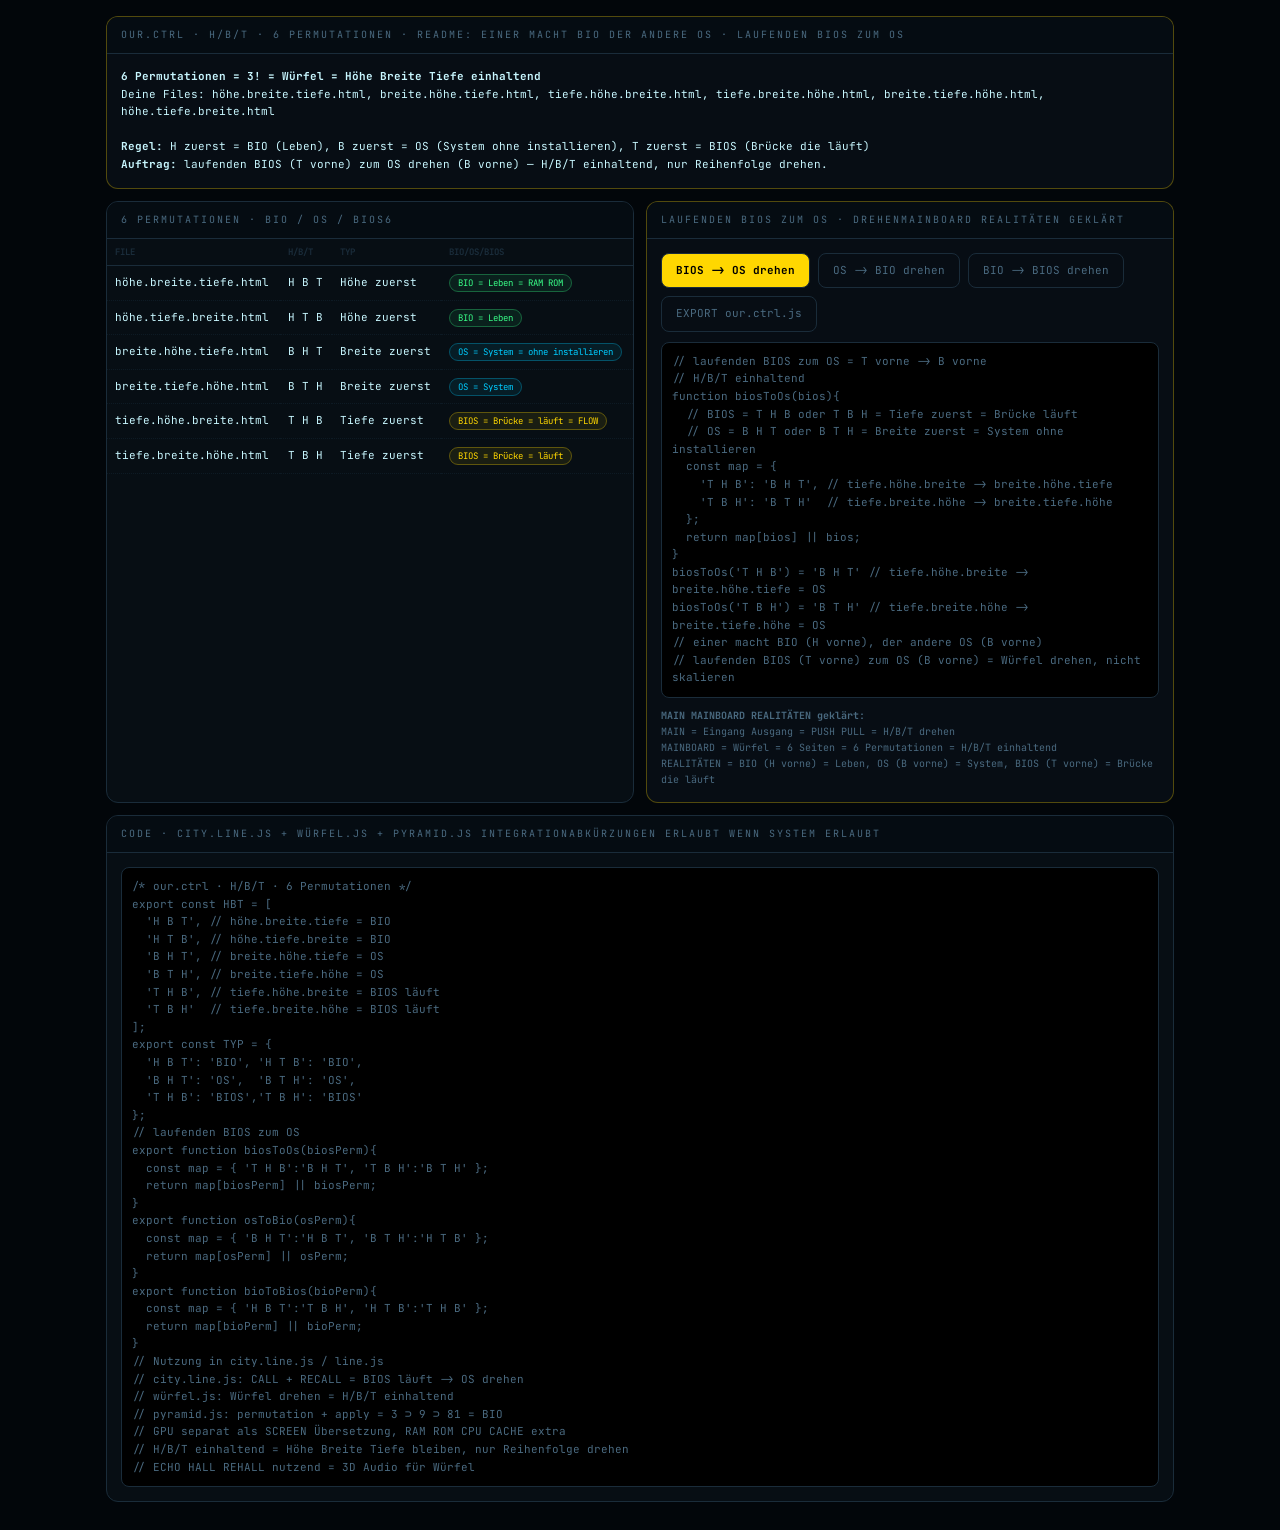
==== commit f6d5adb9: "Update index.html" ====
--- a/index.html
+++ b/index.html
@@ -1,100 +1,174 @@
-<!DOCTYPE html>
-<html lang="en">
+<!doctype html>
+<html lang="de">
 <head>
-  <meta charset="UTF-8">
-  <meta name="viewport" content="width=device-width, initial-scale=1">
-  <title>React Artifact</title>
-  <style>*,:after,:before{--tw-border-spacing-x:0;--tw-border-spacing-y:0;--tw-translate-x:0;--tw-translate-y:0;--tw-rotate:0;--tw-skew-x:0;--tw-skew-y:0;--tw-scale-x:1;--tw-scale-y:1;--tw-pan-x: ;--tw-pan-y: ;--tw-pinch-zoom: ;--tw-scroll-snap-strictness:proximity;--tw-gradient-from-position: ;--tw-gradient-via-position: ;--tw-gradient-to-position: ;--tw-ordinal: ;--tw-slashed-zero: ;--tw-numeric-figure: ;--tw-numeric-spacing: ;--tw-numeric-fraction: ;--tw-ring-inset: ;--tw-ring-offset-width:0px;--tw-ring-offset-color:#fff;--tw-ring-color:rgba(59,130,246,.5);--tw-ring-offset-shadow:0 0 #0000;--tw-ring-shadow:0 0 #0000;--tw-shadow:0 0 #0000;--tw-shadow-colored:0 0 #0000;--tw-blur: ;--tw-brightness: ;--tw-contrast: ;--tw-grayscale: ;--tw-hue-rotate: ;--tw-invert: ;--tw-saturate: ;--tw-sepia: ;--tw-drop-shadow: ;--tw-backdrop-blur: ;--tw-backdrop-brightness: ;--tw-backdrop-contrast: ;--tw-backdrop-grayscale: ;--tw-backdrop-hue-rotate: ;--tw-backdrop-invert: ;--tw-backdrop-opacity: ;--tw-backdrop-saturate: ;--tw-backdrop-sepia: ;--tw-contain-size: ;--tw-contain-layout: ;--tw-contain-paint: ;--tw-contain-style: }::backdrop{--tw-border-spacing-x:0;--tw-border-spacing-y:0;--tw-translate-x:0;--tw-translate-y:0;--tw-rotate:0;--tw-skew-x:0;--tw-skew-y:0;--tw-scale-x:1;--tw-scale-y:1;--tw-pan-x: ;--tw-pan-y: ;--tw-pinch-zoom: ;--tw-scroll-snap-strictness:proximity;--tw-gradient-from-position: ;--tw-gradient-via-position: ;--tw-gradient-to-position: ;--tw-ordinal: ;--tw-slashed-zero: ;--tw-numeric-figure: ;--tw-numeric-spacing: ;--tw-numeric-fraction: ;--tw-ring-inset: ;--tw-ring-offset-width:0px;--tw-ring-offset-color:#fff;--tw-ring-color:rgba(59,130,246,.5);--tw-ring-offset-shadow:0 0 #0000;--tw-ring-shadow:0 0 #0000;--tw-shadow:0 0 #0000;--tw-shadow-colored:0 0 #0000;--tw-blur: ;--tw-brightness: ;--tw-contrast: ;--tw-grayscale: ;--tw-hue-rotate: ;--tw-invert: ;--tw-saturate: ;--tw-sepia: ;--tw-drop-shadow: ;--tw-backdrop-blur: ;--tw-backdrop-brightness: ;--tw-backdrop-contrast: ;--tw-backdrop-grayscale: ;--tw-backdrop-hue-rotate: ;--tw-backdrop-invert: ;--tw-backdrop-opacity: ;--tw-backdrop-saturate: ;--tw-backdrop-sepia: ;--tw-contain-size: ;--tw-contain-layout: ;--tw-contain-paint: ;--tw-contain-style: }/*! tailwindcss v3.4.18 | MIT License | https://tailwindcss.com*/*,:after,:before{box-sizing:border-box;border:0 solid #e5e7eb}:after,:before{--tw-content:""}:host,html{line-height:1.5;-webkit-text-size-adjust:100%;-moz-tab-size:4;-o-tab-size:4;tab-size:4;font-family:ui-sans-serif,system-ui,sans-serif,Apple Color Emoji,Segoe UI Emoji,Segoe UI Symbol,Noto Color Emoji;font-feature-settings:normal;font-variation-settings:normal;-webkit-tap-highlight-color:transparent}body{line-height:inherit}hr{height:0;color:inherit;border-top-width:1px}abbr:where([title]){-webkit-text-decoration:underline dotted;text-decoration:underline dotted}h1,h2,h3,h4,h5,h6{font-size:inherit;font-weight:inherit}a{color:inherit;text-decoration:inherit}b,strong{font-weight:bolder}code,kbd,pre,samp{font-family:ui-monospace,SFMono-Regular,Menlo,Monaco,Consolas,Liberation Mono,Courier New,monospace;font-feature-settings:normal;font-variation-settings:normal;font-size:1em}small{font-size:80%}sub,sup{font-size:75%;line-height:0;position:relative;vertical-align:baseline}sub{bottom:-.25em}sup{top:-.5em}table{text-indent:0;border-color:inherit;border-collapse:collapse}button,input,optgroup,select,textarea{font-family:inherit;font-feature-settings:inherit;font-variation-settings:inherit;font-size:100%;font-weight:inherit;line-height:inherit;letter-spacing:inherit;color:inherit;margin:0;padding:0}button,select{text-transform:none}button,input:where([type=button]),input:where([type=reset]),input:where([type=submit]){-webkit-appearance:button;background-color:transparent;background-image:none}:-moz-focusring{outline:auto}:-moz-ui-invalid{box-shadow:none}progress{vertical-align:baseline}::-webkit-inner-spin-button,::-webkit-outer-spin-button{height:auto}[type=search]{-webkit-appearance:textfield;outline-offset:-2px}::-webkit-search-decoration{-webkit-appearance:none}::-webkit-file-upload-button{-webkit-appearance:button;font:inherit}summary{display:list-item}blockquote,dd,dl,figure,h1,h2,h3,h4,h5,h6,hr,p,pre{margin:0}fieldset{margin:0}fieldset,legend{padding:0}menu,ol,ul{list-style:none;margin:0;padding:0}dialog{padding:0}textarea{resize:vertical}input::-moz-placeholder,textarea::-moz-placeholder{opacity:1;color:#9ca3af}input::placeholder,textarea::placeholder{opacity:1;color:#9ca3af}[role=button],button{cursor:pointer}:disabled{cursor:default}audio,canvas,embed,iframe,img,object,svg,video{display:block;vertical-align:middle}img,video{max-width:100%;height:auto}[hidden]:where(:not([hidden=until-found])){display:none}.fixed{position:fixed}.absolute{position:absolute}.inset-0{inset:0}.bottom-0{bottom:0}.bottom-3{bottom:.75rem}.bottom-\[68px\]{bottom:68px}.left-0{left:0}.left-1\/2{left:50%}.left-3{left:.75rem}.right-0{right:0}.right-\[8\%\]{right:8%}.top-0{top:0}.top-12{top:3rem}.top-\[18\%\]{top:18%}.top-\[52\%\]{top:52%}.z-20{z-index:20}.z-\[100\]{z-index:100}.z-\[80\]{z-index:80}.z-\[90\]{z-index:90}.mx-1{margin-left:.25rem;margin-right:.25rem}.mb-1{margin-bottom:.25rem}.mb-2{margin-bottom:.5rem}.mb-3{margin-bottom:.75rem}.mb-4{margin-bottom:1rem}.ml-2{margin-left:.5rem}.mt-1{margin-top:.25rem}.mt-2{margin-top:.5rem}.mt-3{margin-top:.75rem}.mt-4{margin-top:1rem}.mt-6{margin-top:1.5rem}.line-clamp-2{overflow:hidden;display:-webkit-box;-webkit-box-orient:vertical;-webkit-line-clamp:2}.flex{display:flex}.grid{display:grid}.hidden{display:none}.h-1\.5{height:.375rem}.h-10{height:2.5rem}.h-2{height:.5rem}.h-2\.5{height:.625rem}.h-3{height:.75rem}.h-5{height:1.25rem}.h-6{height:1.5rem}.h-7{height:1.75rem}.h-8{height:2rem}.h-9{height:2.25rem}.h-\[160px\]{height:160px}.h-\[180px\]{height:180px}.h-\[260px\]{height:260px}.h-\[320px\]{height:320px}.h-\[44px\]{height:44px}.h-\[64px\]{height:64px}.h-\[700px\]{height:700px}.h-\[72px\]{height:72px}.h-full{height:100%}.min-h-\[360px\]{min-height:360px}.min-h-screen{min-height:100vh}.w-1\.5{width:.375rem}.w-10{width:2.5rem}.w-2{width:.5rem}.w-2\.5{width:.625rem}.w-3{width:.75rem}.w-5{width:1.25rem}.w-6{width:1.5rem}.w-\[108px\]{width:108px}.w-\[180px\]{width:180px}.w-\[1px\]{width:1px}.w-\[260px\]{width:260px}.w-\[56px\]{width:56px}.w-\[72px\]{width:72px}.w-\[900px\]{width:900px}.w-fit{width:-moz-fit-content;width:fit-content}.w-full{width:100%}.max-w-\[720px\]{max-width:720px}.flex-1{flex:1 1 0%}.-translate-x-1\/2{--tw-translate-x:-50%}.-translate-x-1\/2,.-translate-y-1\/2{transform:translate(var(--tw-translate-x),var(--tw-translate-y)) rotate(var(--tw-rotate)) skewX(var(--tw-skew-x)) skewY(var(--tw-skew-y)) scaleX(var(--tw-scale-x)) scaleY(var(--tw-scale-y))}.-translate-y-1\/2{--tw-translate-y:-50%}.transform{transform:translate(var(--tw-translate-x),var(--tw-translate-y)) rotate(var(--tw-rotate)) skewX(var(--tw-skew-x)) skewY(var(--tw-skew-y)) scaleX(var(--tw-scale-x)) scaleY(var(--tw-scale-y))}@keyframes pulse{50%{opacity:.5}}.animate-pulse{animation:pulse 2s cubic-bezier(.4,0,.6,1) infinite}.cursor-crosshair{cursor:crosshair}.cursor-grab{cursor:grab}.cursor-nwse-resize{cursor:nwse-resize}.touch-none{touch-action:none}.select-none{-webkit-user-select:none;-moz-user-select:none;user-select:none}.resize{resize:both}.grid-cols-1{grid-template-columns:repeat(1,minmax(0,1fr))}.grid-cols-3{grid-template-columns:repeat(3,minmax(0,1fr))}.grid-cols-5{grid-template-columns:repeat(5,minmax(0,1fr))}.grid-cols-\[1\.6fr_0\.6fr_0\.7fr_1fr\]{grid-template-columns:1.6fr .6fr .7fr 1fr}.flex-col{flex-direction:column}.items-center{align-items:center}.justify-center{justify-content:center}.justify-between{justify-content:space-between}.gap-1{gap:.25rem}.gap-1\.5{gap:.375rem}.gap-2{gap:.5rem}.gap-3{gap:.75rem}.gap-4{gap:1rem}.gap-\[1px\]{gap:1px}.space-y-1>:not([hidden])~:not([hidden]){--tw-space-y-reverse:0;margin-top:calc(.25rem*(1 - var(--tw-space-y-reverse)));margin-bottom:calc(.25rem*var(--tw-space-y-reverse))}.space-y-2>:not([hidden])~:not([hidden]){--tw-space-y-reverse:0;margin-top:calc(.5rem*(1 - var(--tw-space-y-reverse)));margin-bottom:calc(.5rem*var(--tw-space-y-reverse))}.space-y-3>:not([hidden])~:not([hidden]){--tw-space-y-reverse:0;margin-top:calc(.75rem*(1 - var(--tw-space-y-reverse)));margin-bottom:calc(.75rem*var(--tw-space-y-reverse))}.space-y-4>:not([hidden])~:not([hidden]){--tw-space-y-reverse:0;margin-top:calc(1rem*(1 - var(--tw-space-y-reverse)));margin-bottom:calc(1rem*var(--tw-space-y-reverse))}.self-center{align-self:center}.overflow-auto{overflow:auto}.overflow-hidden,.truncate{overflow:hidden}.truncate{text-overflow:ellipsis;white-space:nowrap}.whitespace-pre-wrap{white-space:pre-wrap}.break-all{word-break:break-all}.rounded{border-radius:.25rem}.rounded-\[10px\]{border-radius:10px}.rounded-\[14px\]{border-radius:14px}.rounded-\[1px\]{border-radius:1px}.rounded-\[3px\]{border-radius:3px}.rounded-\[6px\]{border-radius:6px}.rounded-\[8px\]{border-radius:8px}.rounded-full{border-radius:9999px}.border{border-width:1px}.border-b{border-bottom-width:1px}.border-t{border-top-width:1px}.border-\[\#0f213c\]{--tw-border-opacity:1;border-color:rgb(15 33 60/var(--tw-border-opacity,1))}.border-\[\#10233e\]{--tw-border-opacity:1;border-color:rgb(16 35 62/var(--tw-border-opacity,1))}.border-\[\#12243e\]{--tw-border-opacity:1;border-color:rgb(18 36 62/var(--tw-border-opacity,1))}.border-\[\#122a4c\]{--tw-border-opacity:1;border-color:rgb(18 42 76/var(--tw-border-opacity,1))}.border-\[\#132847\]{--tw-border-opacity:1;border-color:rgb(19 40 71/var(--tw-border-opacity,1))}.border-\[\#142a4a\]{--tw-border-opacity:1;border-color:rgb(20 42 74/var(--tw-border-opacity,1))}.border-\[\#152c4c\]{--tw-border-opacity:1;border-color:rgb(21 44 76/var(--tw-border-opacity,1))}.border-\[\#1a3458\]{--tw-border-opacity:1;border-color:rgb(26 52 88/var(--tw-border-opacity,1))}.border-\[\#1a4d2e\]{--tw-border-opacity:1;border-color:rgb(26 77 46/var(--tw-border-opacity,1))}.border-\[\#1e3f6a\]{--tw-border-opacity:1;border-color:rgb(30 63 106/var(--tw-border-opacity,1))}.border-\[\#4d2e1a\]{--tw-border-opacity:1;border-color:rgb(77 46 26/var(--tw-border-opacity,1))}.border-transparent{border-color:transparent}.bg-\[\#02060a\]{--tw-bg-opacity:1;background-color:rgb(2 6 10/var(--tw-bg-opacity,1))}.bg-\[\#040a14\]{--tw-bg-opacity:1;background-color:rgb(4 10 20/var(--tw-bg-opacity,1))}.bg-\[\#050c18\]{--tw-bg-opacity:1;background-color:rgb(5 12 24/var(--tw-bg-opacity,1))}.bg-\[\#050d19\]{--tw-bg-opacity:1;background-color:rgb(5 13 25/var(--tw-bg-opacity,1))}.bg-\[\#050d19\]\/85{background-color:rgba(5,13,25,.85)}.bg-\[\#050d19\]\/90{background-color:rgba(5,13,25,.9)}.bg-\[\#081425\]{--tw-bg-opacity:1;background-color:rgb(8 20 37/var(--tw-bg-opacity,1))}.bg-\[\#0a1a2e\]{--tw-bg-opacity:1;background-color:rgb(10 26 46/var(--tw-bg-opacity,1))}.bg-\[\#0a1d34\]{--tw-bg-opacity:1;background-color:rgb(10 29 52/var(--tw-bg-opacity,1))}.bg-\[\#0a2a1a\]{--tw-bg-opacity:1;background-color:rgb(10 42 26/var(--tw-bg-opacity,1))}.bg-\[\#0d1f36\]{--tw-bg-opacity:1;background-color:rgb(13 31 54/var(--tw-bg-opacity,1))}.bg-\[\#0e2440\]{--tw-bg-opacity:1;background-color:rgb(14 36 64/var(--tw-bg-opacity,1))}.bg-\[\#0f213c\]{--tw-bg-opacity:1;background-color:rgb(15 33 60/var(--tw-bg-opacity,1))}.bg-\[\#122a4a\]{--tw-bg-opacity:1;background-color:rgb(18 42 74/var(--tw-bg-opacity,1))}.bg-\[\#132847\]{--tw-bg-opacity:1;background-color:rgb(19 40 71/var(--tw-bg-opacity,1))}.bg-\[\#1a2f4d\]{--tw-bg-opacity:1;background-color:rgb(26 47 77/var(--tw-bg-opacity,1))}.bg-\[\#27c93f\]{--tw-bg-opacity:1;background-color:rgb(39 201 63/var(--tw-bg-opacity,1))}.bg-\[\#2a1a0a\]{--tw-bg-opacity:1;background-color:rgb(42 26 10/var(--tw-bg-opacity,1))}.bg-\[\#39ff88\]{--tw-bg-opacity:1;background-color:rgb(57 255 136/var(--tw-bg-opacity,1))}.bg-\[\#ff5f56\]{--tw-bg-opacity:1;background-color:rgb(255 95 86/var(--tw-bg-opacity,1))}.bg-\[\#ffbd2e\]{--tw-bg-opacity:1;background-color:rgb(255 189 46/var(--tw-bg-opacity,1))}.bg-\[\#ffd700\]{--tw-bg-opacity:1;background-color:rgb(255 215 0/var(--tw-bg-opacity,1))}.bg-transparent{background-color:transparent}.bg-white{--tw-bg-opacity:1;background-color:rgb(255 255 255/var(--tw-bg-opacity,1))}.p-2{padding:.5rem}.p-3{padding:.75rem}.p-4{padding:1rem}.p-5{padding:1.25rem}.p-6{padding:1.5rem}.p-\[1px\]{padding:1px}.px-1{padding-left:.25rem;padding-right:.25rem}.px-1\.5{padding-left:.375rem;padding-right:.375rem}.px-2{padding-left:.5rem;padding-right:.5rem}.px-3{padding-left:.75rem;padding-right:.75rem}.py-0\.5{padding-top:.125rem;padding-bottom:.125rem}.py-1{padding-top:.25rem;padding-bottom:.25rem}.py-1\.5{padding-top:.375rem;padding-bottom:.375rem}.py-2{padding-top:.5rem;padding-bottom:.5rem}.text-left{text-align:left}.text-center{text-align:center}.font-mono{font-family:ui-monospace,SFMono-Regular,Menlo,Monaco,Consolas,Liberation Mono,Courier New,monospace}.text-\[10px\]{font-size:10px}.text-\[11px\]{font-size:11px}.text-\[12px\]{font-size:12px}.text-\[8px\]{font-size:8px}.text-\[9px\]{font-size:9px}.font-black{font-weight:900}.font-bold{font-weight:700}.leading-\[1\.2\]{line-height:1.2}.leading-\[1\.5\]{line-height:1.5}.leading-\[1\.6\]{line-height:1.6}.tracking-\[0\.08em\]{letter-spacing:.08em}.tracking-\[0\.12em\]{letter-spacing:.12em}.tracking-\[0\.14em\]{letter-spacing:.14em}.tracking-\[0\.16em\]{letter-spacing:.16em}.tracking-\[0\.2em\]{letter-spacing:.2em}.tracking-wider{letter-spacing:.05em}.text-\[\#00ccff\]{--tw-text-opacity:1;color:rgb(0 204 255/var(--tw-text-opacity,1))}.text-\[\#1e3f6a\]{--tw-text-opacity:1;color:rgb(30 63 106/var(--tw-text-opacity,1))}.text-\[\#39ff88\]{--tw-text-opacity:1;color:rgb(57 255 136/var(--tw-text-opacity,1))}.text-\[\#3a5a83\]{--tw-text-opacity:1;color:rgb(58 90 131/var(--tw-text-opacity,1))}.text-\[\#3d5a7c\]{--tw-text-opacity:1;color:rgb(61 90 124/var(--tw-text-opacity,1))}.text-\[\#4a6589\]{--tw-text-opacity:1;color:rgb(74 101 137/var(--tw-text-opacity,1))}.text-\[\#5a7aa0\]{--tw-text-opacity:1;color:rgb(90 122 160/var(--tw-text-opacity,1))}.text-\[\#5a7ea3\]{--tw-text-opacity:1;color:rgb(90 126 163/var(--tw-text-opacity,1))}.text-\[\#6d8fb8\]{--tw-text-opacity:1;color:rgb(109 143 184/var(--tw-text-opacity,1))}.text-\[\#7aa0c6\]{--tw-text-opacity:1;color:rgb(122 160 198/var(--tw-text-opacity,1))}.text-\[\#7da3ca\]{--tw-text-opacity:1;color:rgb(125 163 202/var(--tw-text-opacity,1))}.text-\[\#8aa6c9\]{--tw-text-opacity:1;color:rgb(138 166 201/var(--tw-text-opacity,1))}.text-\[\#8fb4db\]{--tw-text-opacity:1;color:rgb(143 180 219/var(--tw-text-opacity,1))}.text-\[\#c6dbf5\]{--tw-text-opacity:1;color:rgb(198 219 245/var(--tw-text-opacity,1))}.text-\[\#d0e3f8\]{--tw-text-opacity:1;color:rgb(208 227 248/var(--tw-text-opacity,1))}.text-\[\#e8f0ff\]{--tw-text-opacity:1;color:rgb(232 240 255/var(--tw-text-opacity,1))}.text-\[\#ff8a00\]{--tw-text-opacity:1;color:rgb(255 138 0/var(--tw-text-opacity,1))}.text-\[\#ffd700\]{--tw-text-opacity:1;color:rgb(255 215 0/var(--tw-text-opacity,1))}.text-black{--tw-text-opacity:1;color:rgb(0 0 0/var(--tw-text-opacity,1))}.text-white{--tw-text-opacity:1;color:rgb(255 255 255/var(--tw-text-opacity,1))}.accent-\[\#ffd700\]{accent-color:gold}.opacity-40{opacity:.4}.opacity-\[0\.06\]{opacity:.06}.opacity-\[0\.12\]{opacity:.12}.opacity-\[0\.14\]{opacity:.14}.shadow-\[0_0_0_1px_var\(--c\)\]{--tw-shadow:0 0 0 1px var(--c);--tw-shadow-colored:0 0 0 1px var(--tw-shadow-color)}.shadow-\[0_0_0_1px_var\(--c\)\],.shadow-\[0_0_60px_\#001\]{box-shadow:var(--tw-ring-offset-shadow,0 0 #0000),var(--tw-ring-shadow,0 0 #0000),var(--tw-shadow)}.shadow-\[0_0_60px_\#001\]{--tw-shadow:0 0 60px #001;--tw-shadow-colored:0 0 60px var(--tw-shadow-color)}.shadow-\[0_10px_40px_rgba\(0\2c 0\2c 0\2c 0\.6\)\]{--tw-shadow:0 10px 40px rgba(0,0,0,.6);--tw-shadow-colored:0 10px 40px var(--tw-shadow-color);box-shadow:var(--tw-ring-offset-shadow,0 0 #0000),var(--tw-ring-shadow,0 0 #0000),var(--tw-shadow)}.shadow-\[0_20px_60px_rgba\(0\2c 0\2c 0\2c 0\.6\)\2c 0_0_0_1px_var\(--c\)\]{--tw-shadow:0 20px 60px rgba(0,0,0,.6),0 0 0 1px var(--c);--tw-shadow-colored:0 20px 60px var(--tw-shadow-color),0 0 0 1px var(--tw-shadow-color);box-shadow:var(--tw-ring-offset-shadow,0 0 #0000),var(--tw-ring-shadow,0 0 #0000),var(--tw-shadow)}.shadow-\[inset_0_0_0_1px_rgba\(255\2c 255\2c 255\2c 0\.04\)\]{--tw-shadow:inset 0 0 0 1px hsla(0,0%,100%,.04);--tw-shadow-colored:inset 0 0 0 1px var(--tw-shadow-color);box-shadow:var(--tw-ring-offset-shadow,0 0 #0000),var(--tw-ring-shadow,0 0 #0000),var(--tw-shadow)}.outline-none{outline:2px solid transparent;outline-offset:2px}.filter{filter:var(--tw-blur) var(--tw-brightness) var(--tw-contrast) var(--tw-grayscale) var(--tw-hue-rotate) var(--tw-invert) var(--tw-saturate) var(--tw-sepia) var(--tw-drop-shadow)}.backdrop-blur-xl{--tw-backdrop-blur:blur(24px);backdrop-filter:var(--tw-backdrop-blur) var(--tw-backdrop-brightness) var(--tw-backdrop-contrast) var(--tw-backdrop-grayscale) var(--tw-backdrop-hue-rotate) var(--tw-backdrop-invert) var(--tw-backdrop-opacity) var(--tw-backdrop-saturate) var(--tw-backdrop-sepia)}.transition-all{transition-property:all;transition-timing-function:cubic-bezier(.4,0,.2,1);transition-duration:.15s}.transition-colors{transition-property:color,background-color,border-color,text-decoration-color,fill,stroke;transition-timing-function:cubic-bezier(.4,0,.2,1);transition-duration:.15s}.transition-transform{transition-property:transform;transition-timing-function:cubic-bezier(.4,0,.2,1);transition-duration:.15s}.duration-200{transition-duration:.2s}#root,body,html{min-height:100%}body{margin:0;font-family:ui-sans-serif,system-ui,-apple-system,BlinkMacSystemFont,Segoe UI,sans-serif}[role=button]:not([aria-disabled=true]),button:not(:disabled),label[for],select:not(:disabled),summary{cursor:pointer}.hover\:scale-105:hover{--tw-scale-x:1.05;--tw-scale-y:1.05;transform:translate(var(--tw-translate-x),var(--tw-translate-y)) rotate(var(--tw-rotate)) skewX(var(--tw-skew-x)) skewY(var(--tw-skew-y)) scaleX(var(--tw-scale-x)) scaleY(var(--tw-scale-y))}.hover\:border-\[\#132847\]:hover{--tw-border-opacity:1;border-color:rgb(19 40 71/var(--tw-border-opacity,1))}.hover\:border-\[\#1a3358\]:hover{--tw-border-opacity:1;border-color:rgb(26 51 88/var(--tw-border-opacity,1))}.hover\:bg-\[\#0a1d34\]\/80:hover{background-color:rgba(10,29,52,.8)}.hover\:bg-\[\#0e2440\]:hover{--tw-bg-opacity:1;background-color:rgb(14 36 64/var(--tw-bg-opacity,1))}.hover\:brightness-110:hover{--tw-brightness:brightness(1.1);filter:var(--tw-blur) var(--tw-brightness) var(--tw-contrast) var(--tw-grayscale) var(--tw-hue-rotate) var(--tw-invert) var(--tw-saturate) var(--tw-sepia) var(--tw-drop-shadow)}.focus\:border-\[\#1e3f6a\]:focus{--tw-border-opacity:1;border-color:rgb(30 63 106/var(--tw-border-opacity,1))}.active\:cursor-grabbing:active{cursor:grabbing}.group:hover .group-hover\:text-\[\#c7ddf8\]{--tw-text-opacity:1;color:rgb(199 221 248/var(--tw-text-opacity,1))}@media (min-width:768px){.md\:inline{display:inline}.md\:flex{display:flex}.md\:grid-cols-2{grid-template-columns:repeat(2,minmax(0,1fr))}.md\:grid-cols-6{grid-template-columns:repeat(6,minmax(0,1fr))}.md\:grid-cols-\[180px_1fr\]{grid-template-columns:180px 1fr}}@media (min-width:1024px){.lg\:flex{display:flex}}</style>
+<meta charset="utf-8">
+<title>our.ctrl · H/B/T · 6 Permutationen · BIO OS BIOS</title>
+<style>
+@import url('https://fonts.googleapis.com/css2?family=JetBrains+Mono:wght@400;700&display=swap');
+:root{--bg:#02060a;--fg:#c8f7ff;--dim:#4a6a80;--faint:#1a2c3a;--gold:#ffd700;--cyan:#00ccff;--lime:#39ff88;--mono:'JetBrains Mono',monospace}
+*{box-sizing:border-box;margin:0;padding:0}
+html,body{background:var(--bg);color:var(--fg);font:12px/1.6 var(--mono);min-height:100vh}
+.app{max-width:1100px;margin:0 auto;padding:16px}
+.card{border:1px solid var(--faint);border-radius:12px;background:rgba(8,15,22,0.9);overflow:hidden;margin-bottom:12px}
+.card-hd{padding:10px 14px;background:rgba(5,12,18,0.8);border-bottom:1px solid var(--faint);font-size:10px;letter-spacing:0.2em;color:var(--dim);text-transform:uppercase}
+.card-bd{padding:14px}
+.table{width:100%;border-collapse:collapse;font-size:11px}
+.table th{font-size:9px;color:var(--faint);text-align:left;padding:6px 8px;border-bottom:1px solid var(--faint)}
+.table td{padding:8px;border-bottom:1px dotted #0d1a24}
+.badge{padding:2px 8px;border-radius:999px;border:1px solid var(--faint);font-size:9px}
+.badge.bio{color:var(--lime);border-color:rgba(57,255,136,0.3);background:rgba(57,255,136,0.08)}
+.badge.os{color:var(--cyan);border-color:rgba(0,204,255,0.3);background:rgba(0,204,255,0.08)}
+.badge.bios{color:var(--gold);border-color:rgba(255,215,0,0.3);background:rgba(255,215,0,0.08)}
+.code{background:#000;border:1px solid var(--faint);border-radius:8px;padding:10px;font-size:11px;color:var(--dim);white-space:pre-wrap}
+.btn{padding:8px 14px;border-radius:8px;border:1px solid var(--faint);background:transparent;color:var(--dim);font:inherit;font-size:11px;cursor:pointer}
+.btn.on{background:var(--gold);color:#000;font-weight:700}
+.grid{display:grid;grid-template-columns:1fr 1fr;gap:12px}
+@media(max-width:900px){.grid{grid-template-columns:1fr}}
+</style>
 </head>
 <body>
-  <div id="root"></div>
-  
-  <script type="module">var nd=Object.create;var{getPrototypeOf:rd,defineProperty:Ql,getOwnPropertyNames:ld}=Object;var od=Object.prototype.hasOwnProperty;var xt=(e,t,n)=>{n=e!=null?nd(rd(e)):{};let r=t||!e||!e.__esModule?Ql(n,"default",{value:e,enumerable:!0}):n;for(let l of ld(e))if(!od.call(r,l))Ql(r,l,{get:()=>e[l],enumerable:!0});return r};var gr=(e,t)=>()=>(t||e((t={exports:{}}).exports,t),t.exports);var id=(e,t)=>{for(var n in t)Ql(e,n,{get:t[n],enumerable:!0,configurable:!0,set:(r)=>t[n]=()=>r})};var ud=(e,t)=>()=>(e&&(t=e(e=0)),t);var gn=gr((Ed)=>{var yn=Symbol.for("react.element"),ad=Symbol.for("react.portal"),sd=Symbol.for("react.fragment"),cd=Symbol.for("react.strict_mode"),dd=Symbol.for("react.profiler"),fd=Symbol.for("react.provider"),pd=Symbol.for("react.context"),md=Symbol.for("react.forward_ref"),hd=Symbol.for("react.suspense"),vd=Symbol.for("react.memo"),yd=Symbol.for("react.lazy"),mu=Symbol.iterator;function gd(e){if(e===null||typeof e!=="object")return null;return e=mu&&e[mu]||e["@@iterator"],typeof e==="function"?e:null}var yu={isMounted:function(){return!1},enqueueForceUpdate:function(){},enqueueReplaceState:function(){},enqueueSetState:function(){}},gu=Object.assign,ku={};function Ut(e,t,n){this.props=e,this.context=t,this.refs=ku,this.updater=n||yu}Ut.prototype.isReactComponent={};Ut.prototype.setState=function(e,t){if(typeof e!=="object"&&typeof e!=="function"&&e!=null)throw Error("setState(...): takes an object of state variables to update or a function which returns an object of state variables.");this.updater.enqueueSetState(this,e,t,"setState")};Ut.prototype.forceUpdate=function(e){this.updater.enqueueForceUpdate(this,e,"forceUpdate")};function wu(){}wu.prototype=Ut.prototype;function Yl(e,t,n){this.props=e,this.context=t,this.refs=ku,this.updater=n||yu}var Gl=Yl.prototype=new wu;Gl.constructor=Yl;gu(Gl,Ut.prototype);Gl.isPureReactComponent=!0;var hu=Array.isArray,xu=Object.prototype.hasOwnProperty,Xl={current:null},Su={key:!0,ref:!0,__self:!0,__source:!0};function Eu(e,t,n){var r,l={},o=null,i=null;if(t!=null)for(r in t.ref!==void 0&&(i=t.ref),t.key!==void 0&&(o=""+t.key),t)xu.call(t,r)&&!Su.hasOwnProperty(r)&&(l[r]=t[r]);var a=arguments.length-2;if(a===1)l.children=n;else if(1<a){for(var u=Array(a),d=0;d<a;d++)u[d]=arguments[d+2];l.children=u}if(e&&e.defaultProps)for(r in a=e.defaultProps,a)l[r]===void 0&&(l[r]=a[r]);return{$$typeof:yn,type:e,key:o,ref:i,props:l,_owner:Xl.current}}function kd(e,t){return{$$typeof:yn,type:e.type,key:t,ref:e.ref,props:e.props,_owner:e._owner}}function Zl(e){return typeof e==="object"&&e!==null&&e.$$typeof===yn}function wd(e){var t={"=":"=0",":":"=2"};return"$"+e.replace(/[=:]/g,function(n){return t[n]})}var vu=/\/+/g;function Kl(e,t){return typeof e==="object"&&e!==null&&e.key!=null?wd(""+e.key):t.toString(36)}function wr(e,t,n,r,l){var o=typeof e;if(o==="undefined"||o==="boolean")e=null;var i=!1;if(e===null)i=!0;else switch(o){case"string":case"number":i=!0;break;case"object":switch(e.$$typeof){case yn:case ad:i=!0}}if(i)return i=e,l=l(i),e=r===""?"."+Kl(i,0):r,hu(l)?(n="",e!=null&&(n=e.replace(vu,"$&/")+"/"),wr(l,t,n,"",function(d){return d})):l!=null&&(Zl(l)&&(l=kd(l,n+(!l.key||i&&i.key===l.key?"":(""+l.key).replace(vu,"$&/")+"/")+e)),t.push(l)),1;if(i=0,r=r===""?".":r+":",hu(e))for(var a=0;a<e.length;a++){o=e[a];var u=r+Kl(o,a);i+=wr(o,t,n,u,l)}else if(u=gd(e),typeof u==="function")for(e=u.call(e),a=0;!(o=e.next()).done;)o=o.value,u=r+Kl(o,a++),i+=wr(o,t,n,u,l);else if(o==="object")throw t=String(e),Error("Objects are not valid as a React child (found: "+(t==="[object Object]"?"object with keys {"+Object.keys(e).join(", ")+"}":t)+"). If you meant to render a collection of children, use an array instead.");return i}function kr(e,t,n){if(e==null)return e;var r=[],l=0;return wr(e,r,"","",function(o){return t.call(n,o,l++)}),r}function xd(e){if(e._status===-1){var t=e._result;t=t(),t.then(function(n){if(e._status===0||e._status===-1)e._status=1,e._result=n},function(n){if(e._status===0||e._status===-1)e._status=2,e._result=n}),e._status===-1&&(e._status=0,e._result=t)}if(e._status===1)return e._result.default;throw e._result}var ie={current:null},xr={transition:null},Sd={ReactCurrentDispatcher:ie,ReactCurrentBatchConfig:xr,ReactCurrentOwner:Xl};function Nu(){throw Error("act(...) is not supported in production builds of React.")}Ed.Children={map:kr,forEach:function(e,t,n){kr(e,function(){t.apply(this,arguments)},n)},count:function(e){var t=0;return kr(e,function(){t++}),t},toArray:function(e){return kr(e,function(t){return t})||[]},only:function(e){if(!Zl(e))throw Error("React.Children.only expected to receive a single React element child.");return e}};Ed.Component=Ut;Ed.Fragment=sd;Ed.Profiler=dd;Ed.PureComponent=Yl;Ed.StrictMode=cd;Ed.Suspense=hd;Ed.__SECRET_INTERNALS_DO_NOT_USE_OR_YOU_WILL_BE_FIRED=Sd;Ed.act=Nu;Ed.cloneElement=function(e,t,n){if(e===null||e===void 0)throw Error("React.cloneElement(...): The argument must be a React element, but you passed "+e+".");var r=gu({},e.props),l=e.key,o=e.ref,i=e._owner;if(t!=null){if(t.ref!==void 0&&(o=t.ref,i=Xl.current),t.key!==void 0&&(l=""+t.key),e.type&&e.type.defaultProps)var a=e.type.defaultProps;for(u in t)xu.call(t,u)&&!Su.hasOwnProperty(u)&&(r[u]=t[u]===void 0&&a!==void 0?a[u]:t[u])}var u=arguments.length-2;if(u===1)r.children=n;else if(1<u){a=Array(u);for(var d=0;d<u;d++)a[d]=arguments[d+2];r.children=a}return{$$typeof:yn,type:e.type,key:l,ref:o,props:r,_owner:i}};Ed.createContext=function(e){return e={$$typeof:pd,_currentValue:e,_currentValue2:e,_threadCount:0,Provider:null,Consumer:null,_defaultValue:null,_globalName:null},e.Provider={$$typeof:fd,_context:e},e.Consumer=e};Ed.createElement=Eu;Ed.createFactory=function(e){var t=Eu.bind(null,e);return t.type=e,t};Ed.createRef=function(){return{current:null}};Ed.forwardRef=function(e){return{$$typeof:md,render:e}};Ed.isValidElement=Zl;Ed.lazy=function(e){return{$$typeof:yd,_payload:{_status:-1,_result:e},_init:xd}};Ed.memo=function(e,t){return{$$typeof:vd,type:e,compare:t===void 0?null:t}};Ed.startTransition=function(e){var t=xr.transition;xr.transition={};try{e()}finally{xr.transition=t}};Ed.unstable_act=Nu;Ed.useCallback=function(e,t){return ie.current.useCallback(e,t)};Ed.useContext=function(e){return ie.current.useContext(e)};Ed.useDebugValue=function(){};Ed.useDeferredValue=function(e){return ie.current.useDeferredValue(e)};Ed.useEffect=function(e,t){return ie.current.useEffect(e,t)};Ed.useId=function(){return ie.current.useId()};Ed.useImperativeHandle=function(e,t,n){return ie.current.useImperativeHandle(e,t,n)};Ed.useInsertionEffect=function(e,t){return ie.current.useInsertionEffect(e,t)};Ed.useLayoutEffect=function(e,t){return ie.current.useLayoutEffect(e,t)};Ed.useMemo=function(e,t){return ie.current.useMemo(e,t)};Ed.useReducer=function(e,t,n){return ie.current.useReducer(e,t,n)};Ed.useRef=function(e){return ie.current.useRef(e)};Ed.useState=function(e){return ie.current.useState(e)};Ed.useSyncExternalStore=function(e,t,n){return ie.current.useSyncExternalStore(e,t,n)};Ed.useTransition=function(){return ie.current.useTransition()};Ed.version="18.3.1"});var Ru=gr((af)=>{function jl(e,t){var n=e.length;e.push(t);e:for(;0<n;){var r=n-1>>>1,l=e[r];if(0<Sr(l,t))e[r]=t,e[n]=l,n=r;else break e}}function _e(e){return e.length===0?null:e[0]}function Tr(e){if(e.length===0)return null;var t=e[0],n=e.pop();if(n!==t){e[0]=n;e:for(var r=0,l=e.length,o=l>>>1;r<o;){var i=2*(r+1)-1,a=e[i],u=i+1,d=e[u];if(0>Sr(a,n))u<l&&0>Sr(d,a)?(e[r]=d,e[u]=n,r=u):(e[r]=a,e[i]=n,r=i);else if(u<l&&0>Sr(d,n))e[r]=d,e[u]=n,r=u;else break e}}return t}function Sr(e,t){var n=e.sortIndex-t.sortIndex;return n!==0?n:e.id-t.id}if(typeof performance==="object"&&typeof performance.now==="function")ql=performance,af.unstable_now=function(){return ql.now()};else Er=Date,bl=Er.now(),af.unstable_now=function(){return Er.now()-bl};var ql,Er,bl,Be=[],et=[],uf=1,we=null,te=3,_r=!1,St=!1,wn=!1,Tu=typeof setTimeout==="function"?setTimeout:null,_u=typeof clearTimeout==="function"?clearTimeout:null,Cu=typeof setImmediate<"u"?setImmediate:null;typeof navigator<"u"&&navigator.scheduling!==void 0&&navigator.scheduling.isInputPending!==void 0&&navigator.scheduling.isInputPending.bind(navigator.scheduling);function eo(e){for(var t=_e(et);t!==null;){if(t.callback===null)Tr(et);else if(t.startTime<=e)Tr(et),t.sortIndex=t.expirationTime,jl(Be,t);else break;t=_e(et)}}function no(e){if(wn=!1,eo(e),!St)if(_e(Be)!==null)St=!0,lo(ro);else{var t=_e(et);t!==null&&oo(no,t.startTime-e)}}function ro(e,t){St=!1,wn&&(wn=!1,_u(xn),xn=-1),_r=!0;var n=te;try{eo(t);for(we=_e(Be);we!==null&&(!(we.expirationTime>t)||e&&!Lu());){var r=we.callback;if(typeof r==="function"){we.callback=null,te=we.priorityLevel;var l=r(we.expirationTime<=t);t=af.unstable_now(),typeof l==="function"?we.callback=l:we===_e(Be)&&Tr(Be),eo(t)}else Tr(Be);we=_e(Be)}if(we!==null)var o=!0;else{var i=_e(et);i!==null&&oo(no,i.startTime-t),o=!1}return o}finally{we=null,te=n,_r=!1}}var Pr=!1,Nr=null,xn=-1,Pu=5,zu=-1;function Lu(){return af.unstable_now()-zu<Pu?!1:!0}function Jl(){if(Nr!==null){var e=af.unstable_now();zu=e;var t=!0;try{t=Nr(!0,e)}finally{t?kn():(Pr=!1,Nr=null)}}else Pr=!1}var kn;if(typeof Cu==="function")kn=function(){Cu(Jl)};else if(typeof MessageChannel<"u")Cr=new MessageChannel,to=Cr.port2,Cr.port1.onmessage=Jl,kn=function(){to.postMessage(null)};else kn=function(){Tu(Jl,0)};var Cr,to;function lo(e){Nr=e,Pr||(Pr=!0,kn())}function oo(e,t){xn=Tu(function(){e(af.unstable_now())},t)}af.unstable_IdlePriority=5;af.unstable_ImmediatePriority=1;af.unstable_LowPriority=4;af.unstable_NormalPriority=3;af.unstable_Profiling=null;af.unstable_UserBlockingPriority=2;af.unstable_cancelCallback=function(e){e.callback=null};af.unstable_continueExecution=function(){St||_r||(St=!0,lo(ro))};af.unstable_forceFrameRate=function(e){0>e||125<e?console.error("forceFrameRate takes a positive int between 0 and 125, forcing frame rates higher than 125 fps is not supported"):Pu=0<e?Math.floor(1000/e):5};af.unstable_getCurrentPriorityLevel=function(){return te};af.unstable_getFirstCallbackNode=function(){return _e(Be)};af.unstable_next=function(e){switch(te){case 1:case 2:case 3:var t=3;break;default:t=te}var n=te;te=t;try{return e()}finally{te=n}};af.unstable_pauseExecution=function(){};af.unstable_requestPaint=function(){};af.unstable_runWithPriority=function(e,t){switch(e){case 1:case 2:case 3:case 4:case 5:break;default:e=3}var n=te;te=e;try{return t()}finally{te=n}};af.unstable_scheduleCallback=function(e,t,n){var r=af.unstable_now();switch(typeof n==="object"&&n!==null?(n=n.delay,n=typeof n==="number"&&0<n?r+n:r):n=r,e){case 1:var l=-1;break;case 2:l=250;break;case 5:l=1073741823;break;case 4:l=1e4;break;default:l=5000}return l=n+l,e={id:uf++,callback:t,priorityLevel:e,startTime:n,expirationTime:l,sortIndex:-1},n>r?(e.sortIndex=n,jl(et,e),_e(Be)===null&&e===_e(et)&&(wn?(_u(xn),xn=-1):wn=!0,oo(no,n-r))):(e.sortIndex=l,jl(Be,e),St||_r||(St=!0,lo(ro))),e};af.unstable_shouldYield=Lu;af.unstable_wrapCallback=function(e){var t=te;return function(){var n=te;te=t;try{return e.apply(this,arguments)}finally{te=n}}}});var fu={};id(fu,{version:()=>Kc,unstable_renderSubtreeIntoContainer:()=>Qc,unstable_batchedUpdates:()=>Vc,unmountComponentAtNode:()=>$c,render:()=>Wc,hydrateRoot:()=>Ac,hydrate:()=>Uc,flushSync:()=>Hc,findDOMNode:()=>Bc,createRoot:()=>Fc,createPortal:()=>Dc,__SECRET_INTERNALS_DO_NOT_USE_OR_YOU_WILL_BE_FIRED:()=>Mc});function k(e){for(var t="https://reactjs.org/docs/error-decoder.html?invariant="+e,n=1;n<arguments.length;n++)t+="&args[]="+encodeURIComponent(arguments[n]);return"Minified React error #"+e+"; visit "+t+" for the full message or use the non-minified dev environment for full errors and additional helpful warnings."}function Ft(e,t){an(e,t),an(e+"Capture",t)}function an(e,t){Yn[e]=t;for(e=0;e<t.length;e++)Ba.add(t[e])}function Pf(e){if(Po.call(Iu,e))return!0;if(Po.call(Ou,e))return!1;if(_f.test(e))return Iu[e]=!0;return Ou[e]=!0,!1}function zf(e,t,n,r){if(n!==null&&n.type===0)return!1;switch(typeof t){case"function":case"symbol":return!0;case"boolean":if(r)return!1;if(n!==null)return!n.acceptsBooleans;return e=e.toLowerCase().slice(0,5),e!=="data-"&&e!=="aria-";default:return!1}}function Lf(e,t,n,r){if(t===null||typeof t>"u"||zf(e,t,n,r))return!0;if(r)return!1;if(n!==null)switch(n.type){case 3:return!t;case 4:return t===!1;case 5:return isNaN(t);case 6:return isNaN(t)||1>t}return!1}function se(e,t,n,r,l,o,i){this.acceptsBooleans=t===2||t===3||t===4,this.attributeName=r,this.attributeNamespace=l,this.mustUseProperty=n,this.propertyName=e,this.type=t,this.sanitizeURL=o,this.removeEmptyString=i}function Ei(e){return e[1].toUpperCase()}function Ni(e,t,n,r){var l=ee.hasOwnProperty(t)?ee[t]:null;if(l!==null?l.type!==0:r||!(2<t.length)||t[0]!=="o"&&t[0]!=="O"||t[1]!=="n"&&t[1]!=="N")Lf(t,n,l,r)&&(n=null),r||l===null?Pf(t)&&(n===null?e.removeAttribute(t):e.setAttribute(t,""+n)):l.mustUseProperty?e[l.propertyName]=n===null?l.type===3?!1:"":n:(t=l.attributeName,r=l.attributeNamespace,n===null?e.removeAttribute(t):(l=l.type,n=l===3||l===4&&n===!0?"":""+n,r?e.setAttributeNS(r,t,n):e.setAttribute(t,n)))}function Sn(e){if(e===null||typeof e!=="object")return null;return e=Mu&&e[Mu]||e["@@iterator"],typeof e==="function"?e:null}function zn(e){if(io===void 0)try{throw Error()}catch(n){var t=n.stack.trim().match(/\n( *(at )?)/);io=t&&t[1]||""}return`
-`+io+e}function ao(e,t){if(!e||uo)return"";uo=!0;var n=Error.prepareStackTrace;Error.prepareStackTrace=void 0;try{if(t)if(t=function(){throw Error()},Object.defineProperty(t.prototype,"props",{set:function(){throw Error()}}),typeof Reflect==="object"&&Reflect.construct){try{Reflect.construct(t,[])}catch(d){var r=d}Reflect.construct(e,[],t)}else{try{t.call()}catch(d){r=d}e.call(t.prototype)}else{try{throw Error()}catch(d){r=d}e()}}catch(d){if(d&&r&&typeof d.stack==="string"){for(var l=d.stack.split(`
-`),o=r.stack.split(`
-`),i=l.length-1,a=o.length-1;1<=i&&0<=a&&l[i]!==o[a];)a--;for(;1<=i&&0<=a;i--,a--)if(l[i]!==o[a]){if(i!==1||a!==1)do if(i--,a--,0>a||l[i]!==o[a]){var u=`
-`+l[i].replace(" at new "," at ");return e.displayName&&u.includes("<anonymous>")&&(u=u.replace("<anonymous>",e.displayName)),u}while(1<=i&&0<=a);break}}}finally{uo=!1,Error.prepareStackTrace=n}return(e=e?e.displayName||e.name:"")?zn(e):""}function Rf(e){switch(e.tag){case 5:return zn(e.type);case 16:return zn("Lazy");case 13:return zn("Suspense");case 19:return zn("SuspenseList");case 0:case 2:case 15:return e=ao(e.type,!1),e;case 11:return e=ao(e.type.render,!1),e;case 1:return e=ao(e.type,!0),e;default:return""}}function Oo(e){if(e==null)return null;if(typeof e==="function")return e.displayName||e.name||null;if(typeof e==="string")return e;switch(e){case Qt:return"Fragment";case Vt:return"Portal";case zo:return"Profiler";case Ci:return"StrictMode";case Lo:return"Suspense";case Ro:return"SuspenseList"}if(typeof e==="object")switch(e.$$typeof){case Ua:return(e.displayName||"Context")+".Consumer";case Ha:return(e._context.displayName||"Context")+".Provider";case Ti:var t=e.render;return e=e.displayName,e||(e=t.displayName||t.name||"",e=e!==""?"ForwardRef("+e+")":"ForwardRef"),e;case _i:return t=e.displayName||null,t!==null?t:Oo(e.type)||"Memo";case nt:t=e._payload,e=e._init;try{return Oo(e(t))}catch(n){}}return null}function Of(e){var t=e.type;switch(e.tag){case 24:return"Cache";case 9:return(t.displayName||"Context")+".Consumer";case 10:return(t._context.displayName||"Context")+".Provider";case 18:return"DehydratedFragment";case 11:return e=t.render,e=e.displayName||e.name||"",t.displayName||(e!==""?"ForwardRef("+e+")":"ForwardRef");case 7:return"Fragment";case 5:return t;case 4:return"Portal";case 3:return"Root";case 6:return"Text";case 16:return Oo(t);case 8:return t===Ci?"StrictMode":"Mode";case 22:return"Offscreen";case 12:return"Profiler";case 21:return"Scope";case 13:return"Suspense";case 19:return"SuspenseList";case 25:return"TracingMarker";case 1:case 0:case 17:case 2:case 14:case 15:if(typeof t==="function")return t.displayName||t.name||null;if(typeof t==="string")return t}return null}function vt(e){switch(typeof e){case"boolean":case"number":case"string":case"undefined":return e;case"object":return e;default:return""}}function Wa(e){var t=e.type;return(e=e.nodeName)&&e.toLowerCase()==="input"&&(t==="checkbox"||t==="radio")}function If(e){var t=Wa(e)?"checked":"value",n=Object.getOwnPropertyDescriptor(e.constructor.prototype,t),r=""+e[t];if(!e.hasOwnProperty(t)&&typeof n<"u"&&typeof n.get==="function"&&typeof n.set==="function"){var{get:l,set:o}=n;return Object.defineProperty(e,t,{configurable:!0,get:function(){return l.call(this)},set:function(i){r=""+i,o.call(this,i)}}),Object.defineProperty(e,t,{enumerable:n.enumerable}),{getValue:function(){return r},setValue:function(i){r=""+i},stopTracking:function(){e._valueTracker=null,delete e[t]}}}}function Lr(e){e._valueTracker||(e._valueTracker=If(e))}function $a(e){if(!e)return!1;var t=e._valueTracker;if(!t)return!0;var n=t.getValue(),r="";return e&&(r=Wa(e)?e.checked?"true":"false":e.value),e=r,e!==n?(t.setValue(e),!0):!1}function tl(e){if(e=e||(typeof document<"u"?document:void 0),typeof e>"u")return null;try{return e.activeElement||e.body}catch(t){return e.body}}function Io(e,t){var n=t.checked;return V({},t,{defaultChecked:void 0,defaultValue:void 0,value:void 0,checked:n!=null?n:e._wrapperState.initialChecked})}function Du(e,t){var n=t.defaultValue==null?"":t.defaultValue,r=t.checked!=null?t.checked:t.defaultChecked;n=vt(t.value!=null?t.value:n),e._wrapperState={initialChecked:r,initialValue:n,controlled:t.type==="checkbox"||t.type==="radio"?t.checked!=null:t.value!=null}}function Va(e,t){t=t.checked,t!=null&&Ni(e,"checked",t,!1)}function Mo(e,t){Va(e,t);var n=vt(t.value),r=t.type;if(n!=null)if(r==="number"){if(n===0&&e.value===""||e.value!=n)e.value=""+n}else e.value!==""+n&&(e.value=""+n);else if(r==="submit"||r==="reset"){e.removeAttribute("value");return}t.hasOwnProperty("value")?Do(e,t.type,n):t.hasOwnProperty("defaultValue")&&Do(e,t.type,vt(t.defaultValue)),t.checked==null&&t.defaultChecked!=null&&(e.defaultChecked=!!t.defaultChecked)}function Fu(e,t,n){if(t.hasOwnProperty("value")||t.hasOwnProperty("defaultValue")){var r=t.type;if(!(r!=="submit"&&r!=="reset"||t.value!==void 0&&t.value!==null))return;t=""+e._wrapperState.initialValue,n||t===e.value||(e.value=t),e.defaultValue=t}n=e.name,n!==""&&(e.name=""),e.defaultChecked=!!e._wrapperState.initialChecked,n!==""&&(e.name=n)}function Do(e,t,n){if(t!=="number"||tl(e.ownerDocument)!==e)n==null?e.defaultValue=""+e._wrapperState.initialValue:e.defaultValue!==""+n&&(e.defaultValue=""+n)}function tn(e,t,n,r){if(e=e.options,t){t={};for(var l=0;l<n.length;l++)t["$"+n[l]]=!0;for(n=0;n<e.length;n++)l=t.hasOwnProperty("$"+e[n].value),e[n].selected!==l&&(e[n].selected=l),l&&r&&(e[n].defaultSelected=!0)}else{n=""+vt(n),t=null;for(l=0;l<e.length;l++){if(e[l].value===n){e[l].selected=!0,r&&(e[l].defaultSelected=!0);return}t!==null||e[l].disabled||(t=e[l])}t!==null&&(t.selected=!0)}}function Fo(e,t){if(t.dangerouslySetInnerHTML!=null)throw Error(k(91));return V({},t,{value:void 0,defaultValue:void 0,children:""+e._wrapperState.initialValue})}function Bu(e,t){var n=t.value;if(n==null){if(n=t.children,t=t.defaultValue,n!=null){if(t!=null)throw Error(k(92));if(Ln(n)){if(1<n.length)throw Error(k(93));n=n[0]}t=n}t==null&&(t=""),n=t}e._wrapperState={initialValue:vt(n)}}function Qa(e,t){var n=vt(t.value),r=vt(t.defaultValue);n!=null&&(n=""+n,n!==e.value&&(e.value=n),t.defaultValue==null&&e.defaultValue!==n&&(e.defaultValue=n)),r!=null&&(e.defaultValue=""+r)}function Hu(e){var t=e.textContent;t===e._wrapperState.initialValue&&t!==""&&t!==null&&(e.value=t)}function Ka(e){switch(e){case"svg":return"http://www.w3.org/2000/svg";case"math":return"http://www.w3.org/1998/Math/MathML";default:return"http://www.w3.org/1999/xhtml"}}function Bo(e,t){return e==null||e==="http://www.w3.org/1999/xhtml"?Ka(t):e==="http://www.w3.org/2000/svg"&&t==="foreignObject"?"http://www.w3.org/1999/xhtml":e}function Gn(e,t){if(t){var n=e.firstChild;if(n&&n===e.lastChild&&n.nodeType===3){n.nodeValue=t;return}}e.textContent=t}function Ga(e,t,n){return t==null||typeof t==="boolean"||t===""?"":n||typeof t!=="number"||t===0||Bn.hasOwnProperty(e)&&Bn[e]?(""+t).trim():t+"px"}function Xa(e,t){e=e.style;for(var n in t)if(t.hasOwnProperty(n)){var r=n.indexOf("--")===0,l=Ga(n,t[n],r);n==="float"&&(n="cssFloat"),r?e.setProperty(n,l):e[n]=l}}function Ho(e,t){if(t){if(Df[e]&&(t.children!=null||t.dangerouslySetInnerHTML!=null))throw Error(k(137,e));if(t.dangerouslySetInnerHTML!=null){if(t.children!=null)throw Error(k(60));if(typeof t.dangerouslySetInnerHTML!=="object"||!("__html"in t.dangerouslySetInnerHTML))throw Error(k(61))}if(t.style!=null&&typeof t.style!=="object")throw Error(k(62))}}function Uo(e,t){if(e.indexOf("-")===-1)return typeof t.is==="string";switch(e){case"annotation-xml":case"color-profile":case"font-face":case"font-face-src":case"font-face-uri":case"font-face-format":case"font-face-name":case"missing-glyph":return!1;default:return!0}}function Pi(e){return e=e.target||e.srcElement||window,e.correspondingUseElement&&(e=e.correspondingUseElement),e.nodeType===3?e.parentNode:e}function Uu(e){if(e=dr(e)){if(typeof Wo!=="function")throw Error(k(280));var t=e.stateNode;t&&(t=zl(t),Wo(e.stateNode,e.type,t))}}function Za(e){nn?rn?rn.push(e):rn=[e]:nn=e}function Ja(){if(nn){var e=nn,t=rn;if(rn=nn=null,Uu(e),t)for(e=0;e<t.length;e++)Uu(t[e])}}function ja(e,t){return e(t)}function qa(){}function ba(e,t,n){if(so)return e(t,n);so=!0;try{return ja(e,t,n)}finally{if(so=!1,nn!==null||rn!==null)qa(),Ja()}}function Xn(e,t){var n=e.stateNode;if(n===null)return null;var r=zl(n);if(r===null)return null;n=r[t];e:switch(t){case"onClick":case"onClickCapture":case"onDoubleClick":case"onDoubleClickCapture":case"onMouseDown":case"onMouseDownCapture":case"onMouseMove":case"onMouseMoveCapture":case"onMouseUp":case"onMouseUpCapture":case"onMouseEnter":(r=!r.disabled)||(e=e.type,r=!(e==="button"||e==="input"||e==="select"||e==="textarea")),e=!r;break e;default:e=!1}if(e)return null;if(n&&typeof n!=="function")throw Error(k(231,t,typeof n));return n}function Ff(e,t,n,r,l,o,i,a,u){var d=Array.prototype.slice.call(arguments,3);try{t.apply(n,d)}catch(h){this.onError(h)}}function Hf(e,t,n,r,l,o,i,a,u){Hn=!1,nl=null,Ff.apply(Bf,arguments)}function Uf(e,t,n,r,l,o,i,a,u){if(Hf.apply(this,arguments),Hn){if(Hn){var d=nl;Hn=!1,nl=null}else throw Error(k(198));rl||(rl=!0,Vo=d)}}function Bt(e){var t=e,n=e;if(e.alternate)for(;t.return;)t=t.return;else{e=t;do t=e,(t.flags&4098)!==0&&(n=t.return),e=t.return;while(e)}return t.tag===3?n:null}function es(e){if(e.tag===13){var t=e.memoizedState;if(t===null&&(e=e.alternate,e!==null&&(t=e.memoizedState)),t!==null)return t.dehydrated}return null}function Au(e){if(Bt(e)!==e)throw Error(k(188))}function Af(e){var t=e.alternate;if(!t){if(t=Bt(e),t===null)throw Error(k(188));return t!==e?null:e}for(var n=e,r=t;;){var l=n.return;if(l===null)break;var o=l.alternate;if(o===null){if(r=l.return,r!==null){n=r;continue}break}if(l.child===o.child){for(o=l.child;o;){if(o===n)return Au(l),e;if(o===r)return Au(l),t;o=o.sibling}throw Error(k(188))}if(n.return!==r.return)n=l,r=o;else{for(var i=!1,a=l.child;a;){if(a===n){i=!0,n=l,r=o;break}if(a===r){i=!0,r=l,n=o;break}a=a.sibling}if(!i){for(a=o.child;a;){if(a===n){i=!0,n=o,r=l;break}if(a===r){i=!0,r=o,n=l;break}a=a.sibling}if(!i)throw Error(k(189))}}if(n.alternate!==r)throw Error(k(190))}if(n.tag!==3)throw Error(k(188));return n.stateNode.current===n?e:t}function ts(e){return e=Af(e),e!==null?ns(e):null}function ns(e){if(e.tag===5||e.tag===6)return e;for(e=e.child;e!==null;){var t=ns(e);if(t!==null)return t;e=e.sibling}return null}function Kf(e){if(We&&typeof We.onCommitFiberRoot==="function")try{We.onCommitFiberRoot(Cl,e,void 0,(e.current.flags&128)===128)}catch(t){}}function Xf(e){return e>>>=0,e===0?32:31-(Yf(e)/Gf|0)|0}function Rn(e){switch(e&-e){case 1:return 1;case 2:return 2;case 4:return 4;case 8:return 8;case 16:return 16;case 32:return 32;case 64:case 128:case 256:case 512:case 1024:case 2048:case 4096:case 8192:case 16384:case 32768:case 65536:case 131072:case 262144:case 524288:case 1048576:case 2097152:return e&4194240;case 4194304:case 8388608:case 16777216:case 33554432:case 67108864:return e&130023424;case 134217728:return 134217728;case 268435456:return 268435456;case 536870912:return 536870912;case 1073741824:return 1073741824;default:return e}}function ol(e,t){var n=e.pendingLanes;if(n===0)return 0;var r=0,l=e.suspendedLanes,o=e.pingedLanes,i=n&268435455;if(i!==0){var a=i&~l;a!==0?r=Rn(a):(o&=i,o!==0&&(r=Rn(o)))}else i=n&~l,i!==0?r=Rn(i):o!==0&&(r=Rn(o));if(r===0)return 0;if(t!==0&&t!==r&&(t&l)===0&&(l=r&-r,o=t&-t,l>=o||l===16&&(o&4194240)!==0))return t;if((r&4)!==0&&(r|=n&16),t=e.entangledLanes,t!==0)for(e=e.entanglements,t&=r;0<t;)n=31-Oe(t),l=1<<n,r|=e[n],t&=~l;return r}function Zf(e,t){switch(e){case 1:case 2:case 4:return t+250;case 8:case 16:case 32:case 64:case 128:case 256:case 512:case 1024:case 2048:case 4096:case 8192:case 16384:case 32768:case 65536:case 131072:case 262144:case 524288:case 1048576:case 2097152:return t+5000;case 4194304:case 8388608:case 16777216:case 33554432:case 67108864:return-1;case 134217728:case 268435456:case 536870912:case 1073741824:return-1;default:return-1}}function Jf(e,t){for(var{suspendedLanes:n,pingedLanes:r,expirationTimes:l,pendingLanes:o}=e;0<o;){var i=31-Oe(o),a=1<<i,u=l[i];if(u===-1){if((a&n)===0||(a&r)!==0)l[i]=Zf(a,t)}else u<=t&&(e.expiredLanes|=a);o&=~a}}function Qo(e){return e=e.pendingLanes&-1073741825,e!==0?e:e&1073741824?1073741824:0}function is(){var e=Or;return Or<<=1,(Or&4194240)===0&&(Or=64),e}function co(e){for(var t=[],n=0;31>n;n++)t.push(e);return t}function sr(e,t,n){e.pendingLanes|=t,t!==536870912&&(e.suspendedLanes=0,e.pingedLanes=0),e=e.eventTimes,t=31-Oe(t),e[t]=n}function jf(e,t){var n=e.pendingLanes&~t;e.pendingLanes=t,e.suspendedLanes=0,e.pingedLanes=0,e.expiredLanes&=t,e.mutableReadLanes&=t,e.entangledLanes&=t,t=e.entanglements;var r=e.eventTimes;for(e=e.expirationTimes;0<n;){var l=31-Oe(n),o=1<<l;t[l]=0,r[l]=-1,e[l]=-1,n&=~o}}function Li(e,t){var n=e.entangledLanes|=t;for(e=e.entanglements;n;){var r=31-Oe(n),l=1<<r;l&t|e[r]&t&&(e[r]|=t),n&=~l}}function us(e){return e&=-e,1<e?4<e?(e&268435455)!==0?16:536870912:4:1}function $u(e,t){switch(e){case"focusin":case"focusout":at=null;break;case"dragenter":case"dragleave":st=null;break;case"mouseover":case"mouseout":ct=null;break;case"pointerover":case"pointerout":Zn.delete(t.pointerId);break;case"gotpointercapture":case"lostpointercapture":Jn.delete(t.pointerId)}}function En(e,t,n,r,l,o){if(e===null||e.nativeEvent!==o)return e={blockedOn:t,domEventName:n,eventSystemFlags:r,nativeEvent:o,targetContainers:[l]},t!==null&&(t=dr(t),t!==null&&Ri(t)),e;return e.eventSystemFlags|=r,t=e.targetContainers,l!==null&&t.indexOf(l)===-1&&t.push(l),e}function bf(e,t,n,r,l){switch(t){case"focusin":return at=En(at,e,t,n,r,l),!0;case"dragenter":return st=En(st,e,t,n,r,l),!0;case"mouseover":return ct=En(ct,e,t,n,r,l),!0;case"pointerover":var o=l.pointerId;return Zn.set(o,En(Zn.get(o)||null,e,t,n,r,l)),!0;case"gotpointercapture":return o=l.pointerId,Jn.set(o,En(Jn.get(o)||null,e,t,n,r,l)),!0}return!1}function fs(e){var t=Tt(e.target);if(t!==null){var n=Bt(t);if(n!==null){if(t=n.tag,t===13){if(t=es(n),t!==null){e.blockedOn=t,ds(e.priority,function(){ss(n)});return}}else if(t===3&&n.stateNode.current.memoizedState.isDehydrated){e.blockedOn=n.tag===3?n.stateNode.containerInfo:null;return}}}e.blockedOn=null}function Qr(e){if(e.blockedOn!==null)return!1;for(var t=e.targetContainers;0<t.length;){var n=Yo(e.domEventName,e.eventSystemFlags,t[0],e.nativeEvent);if(n===null){n=e.nativeEvent;var r=new n.constructor(n.type,n);Ao=r,n.target.dispatchEvent(r),Ao=null}else return t=dr(n),t!==null&&Ri(t),e.blockedOn=n,!1;t.shift()}return!0}function Vu(e,t,n){Qr(e)&&n.delete(t)}function ep(){Ko=!1,at!==null&&Qr(at)&&(at=null),st!==null&&Qr(st)&&(st=null),ct!==null&&Qr(ct)&&(ct=null),Zn.forEach(Vu),Jn.forEach(Vu)}function Nn(e,t){e.blockedOn===t&&(e.blockedOn=null,Ko||(Ko=!0,A.unstable_scheduleCallback(A.unstable_NormalPriority,ep)))}function jn(e){function t(l){return Nn(l,e)}if(0<Mr.length){Nn(Mr[0],e);for(var n=1;n<Mr.length;n++){var r=Mr[n];r.blockedOn===e&&(r.blockedOn=null)}}at!==null&&Nn(at,e),st!==null&&Nn(st,e),ct!==null&&Nn(ct,e),Zn.forEach(t),Jn.forEach(t);for(n=0;n<lt.length;n++)r=lt[n],r.blockedOn===e&&(r.blockedOn=null);for(;0<lt.length&&(n=lt[0],n.blockedOn===null);)fs(n),n.blockedOn===null&&lt.shift()}function tp(e,t,n,r){var l=I,o=ln.transition;ln.transition=null;try{I=1,Oi(e,t,n,r)}finally{I=l,ln.transition=o}}function np(e,t,n,r){var l=I,o=ln.transition;ln.transition=null;try{I=4,Oi(e,t,n,r)}finally{I=l,ln.transition=o}}function Oi(e,t,n,r){if(il){var l=Yo(e,t,n,r);if(l===null)yo(e,t,r,ul,n),$u(e,r);else if(bf(l,e,t,n,r))r.stopPropagation();else if($u(e,r),t&4&&-1<qf.indexOf(e)){for(;l!==null;){var o=dr(l);if(o!==null&&as(o),o=Yo(e,t,n,r),o===null&&yo(e,t,r,ul,n),o===l)break;l=o}l!==null&&r.stopPropagation()}else yo(e,t,r,null,n)}}function Yo(e,t,n,r){if(ul=null,e=Pi(r),e=Tt(e),e!==null)if(t=Bt(e),t===null)e=null;else if(n=t.tag,n===13){if(e=es(t),e!==null)return e;e=null}else if(n===3){if(t.stateNode.current.memoizedState.isDehydrated)return t.tag===3?t.stateNode.containerInfo:null;e=null}else t!==e&&(e=null);return ul=e,null}function ps(e){switch(e){case"cancel":case"click":case"close":case"contextmenu":case"copy":case"cut":case"auxclick":case"dblclick":case"dragend":case"dragstart":case"drop":case"focusin":case"focusout":case"input":case"invalid":case"keydown":case"keypress":case"keyup":case"mousedown":case"mouseup":case"paste":case"pause":case"play":case"pointercancel":case"pointerdown":case"pointerup":case"ratechange":case"reset":case"resize":case"seeked":case"submit":case"touchcancel":case"touchend":case"touchstart":case"volumechange":case"change":case"selectionchange":case"textInput":case"compositionstart":case"compositionend":case"compositionupdate":case"beforeblur":case"afterblur":case"beforeinput":case"blur":case"fullscreenchange":case"focus":case"hashchange":case"popstate":case"select":case"selectstart":return 1;case"drag":case"dragenter":case"dragexit":case"dragleave":case"dragover":case"mousemove":case"mouseout":case"mouseover":case"pointermove":case"pointerout":case"pointerover":case"scroll":case"toggle":case"touchmove":case"wheel":case"mouseenter":case"mouseleave":case"pointerenter":case"pointerleave":return 4;case"message":switch(Vf()){case zi:return 1;case ls:return 4;case ll:case Qf:return 16;case os:return 536870912;default:return 16}default:return 16}}function ms(){if(Kr)return Kr;var e,t=Ii,n=t.length,r,l="value"in it?it.value:it.textContent,o=l.length;for(e=0;e<n&&t[e]===l[e];e++);var i=n-e;for(r=1;r<=i&&t[n-r]===l[o-r];r++);return Kr=l.slice(e,1<r?1-r:void 0)}function Yr(e){var t=e.keyCode;return"charCode"in e?(e=e.charCode,e===0&&t===13&&(e=13)):e=t,e===10&&(e=13),32<=e||e===13?e:0}function Dr(){return!0}function Qu(){return!1}function ke(e){function t(n,r,l,o,i){this._reactName=n,this._targetInst=l,this.type=r,this.nativeEvent=o,this.target=i,this.currentTarget=null;for(var a in e)e.hasOwnProperty(a)&&(n=e[a],this[a]=n?n(o):o[a]);return this.isDefaultPrevented=(o.defaultPrevented!=null?o.defaultPrevented:o.returnValue===!1)?Dr:Qu,this.isPropagationStopped=Qu,this}return V(t.prototype,{preventDefault:function(){this.defaultPrevented=!0;var n=this.nativeEvent;n&&(n.preventDefault?n.preventDefault():typeof n.returnValue!=="unknown"&&(n.returnValue=!1),this.isDefaultPrevented=Dr)},stopPropagation:function(){var n=this.nativeEvent;n&&(n.stopPropagation?n.stopPropagation():typeof n.cancelBubble!=="unknown"&&(n.cancelBubble=!0),this.isPropagationStopped=Dr)},persist:function(){},isPersistent:Dr}),t}function hp(e){var t=this.nativeEvent;return t.getModifierState?t.getModifierState(e):(e=mp[e])?!!t[e]:!1}function Di(){return hp}function vs(e,t){switch(e){case"keyup":return Cp.indexOf(t.keyCode)!==-1;case"keydown":return t.keyCode!==229;case"keypress":case"mousedown":case"focusout":return!0;default:return!1}}function ys(e){return e=e.detail,typeof e==="object"&&"data"in e?e.data:null}function _p(e,t){switch(e){case"compositionend":return ys(t);case"keypress":if(t.which!==32)return null;return Zu=!0,Xu;case"textInput":return e=t.data,e===Xu&&Zu?null:e;default:return null}}function Pp(e,t){if(Kt)return e==="compositionend"||!Fi&&vs(e,t)?(e=ms(),Kr=Ii=it=null,Kt=!1,e):null;switch(e){case"paste":return null;case"keypress":if(!(t.ctrlKey||t.altKey||t.metaKey)||t.ctrlKey&&t.altKey){if(t.char&&1<t.char.length)return t.char;if(t.which)return String.fromCharCode(t.which)}return null;case"compositionend":return hs&&t.locale!=="ko"?null:t.data;default:return null}}function Ju(e){var t=e&&e.nodeName&&e.nodeName.toLowerCase();return t==="input"?!!zp[e.type]:t==="textarea"?!0:!1}function gs(e,t,n,r){Za(r),t=al(t,"onChange"),0<t.length&&(n=new Mi("onChange","change",null,n,r),e.push({event:n,listeners:t}))}function Lp(e){zs(e,0)}function _l(e){var t=Xt(e);if($a(t))return e}function Rp(e,t){if(e==="change")return t}function ju(){An&&(An.detachEvent("onpropertychange",ws),qn=An=null)}function ws(e){if(e.propertyName==="value"&&_l(qn)){var t=[];gs(t,qn,e,Pi(e)),ba(Lp,t)}}function Op(e,t,n){e==="focusin"?(ju(),An=t,qn=n,An.attachEvent("onpropertychange",ws)):e==="focusout"&&ju()}function Ip(e){if(e==="selectionchange"||e==="keyup"||e==="keydown")return _l(qn)}function Mp(e,t){if(e==="click")return _l(t)}function Dp(e,t){if(e==="input"||e==="change")return _l(t)}function Fp(e,t){return e===t&&(e!==0||1/e===1/t)||e!==e&&t!==t}function bn(e,t){if(Me(e,t))return!0;if(typeof e!=="object"||e===null||typeof t!=="object"||t===null)return!1;var n=Object.keys(e),r=Object.keys(t);if(n.length!==r.length)return!1;for(r=0;r<n.length;r++){var l=n[r];if(!Po.call(t,l)||!Me(e[l],t[l]))return!1}return!0}function qu(e){for(;e&&e.firstChild;)e=e.firstChild;return e}function bu(e,t){var n=qu(e);e=0;for(var r;n;){if(n.nodeType===3){if(r=e+n.textContent.length,e<=t&&r>=t)return{node:n,offset:t-e};e=r}e:{for(;n;){if(n.nextSibling){n=n.nextSibling;break e}n=n.parentNode}n=void 0}n=qu(n)}}function xs(e,t){return e&&t?e===t?!0:e&&e.nodeType===3?!1:t&&t.nodeType===3?xs(e,t.parentNode):("contains"in e)?e.contains(t):e.compareDocumentPosition?!!(e.compareDocumentPosition(t)&16):!1:!1}function Ss(){for(var e=window,t=tl();t instanceof e.HTMLIFrameElement;){try{var n=typeof t.contentWindow.location.href==="string"}catch(r){n=!1}if(n)e=t.contentWindow;else break;t=tl(e.document)}return t}function Bi(e){var t=e&&e.nodeName&&e.nodeName.toLowerCase();return t&&(t==="input"&&(e.type==="text"||e.type==="search"||e.type==="tel"||e.type==="url"||e.type==="password")||t==="textarea"||e.contentEditable==="true")}function Bp(e){var t=Ss(),n=e.focusedElem,r=e.selectionRange;if(t!==n&&n&&n.ownerDocument&&xs(n.ownerDocument.documentElement,n)){if(r!==null&&Bi(n)){if(t=r.start,e=r.end,e===void 0&&(e=t),"selectionStart"in n)n.selectionStart=t,n.selectionEnd=Math.min(e,n.value.length);else if(e=(t=n.ownerDocument||document)&&t.defaultView||window,e.getSelection){e=e.getSelection();var l=n.textContent.length,o=Math.min(r.start,l);r=r.end===void 0?o:Math.min(r.end,l),!e.extend&&o>r&&(l=r,r=o,o=l),l=bu(n,o);var i=bu(n,r);l&&i&&(e.rangeCount!==1||e.anchorNode!==l.node||e.anchorOffset!==l.offset||e.focusNode!==i.node||e.focusOffset!==i.offset)&&(t=t.createRange(),t.setStart(l.node,l.offset),e.removeAllRanges(),o>r?(e.addRange(t),e.extend(i.node,i.offset)):(t.setEnd(i.node,i.offset),e.addRange(t)))}}t=[];for(e=n;e=e.parentNode;)e.nodeType===1&&t.push({element:e,left:e.scrollLeft,top:e.scrollTop});typeof n.focus==="function"&&n.focus();for(n=0;n<t.length;n++)e=t[n],e.element.scrollLeft=e.left,e.element.scrollTop=e.top}}function ea(e,t,n){var r=n.window===n?n.document:n.nodeType===9?n:n.ownerDocument;Xo||Yt==null||Yt!==tl(r)||(r=Yt,("selectionStart"in r)&&Bi(r)?r={start:r.selectionStart,end:r.selectionEnd}:(r=(r.ownerDocument&&r.ownerDocument.defaultView||window).getSelection(),r={anchorNode:r.anchorNode,anchorOffset:r.anchorOffset,focusNode:r.focusNode,focusOffset:r.focusOffset}),Wn&&bn(Wn,r)||(Wn=r,r=al(Go,"onSelect"),0<r.length&&(t=new Mi("onSelect","select",null,t,n),e.push({event:t,listeners:r}),t.target=Yt)))}function Fr(e,t){var n={};return n[e.toLowerCase()]=t.toLowerCase(),n["Webkit"+e]="webkit"+t,n["Moz"+e]="moz"+t,n}function Pl(e){if(ho[e])return ho[e];if(!Gt[e])return e;var t=Gt[e],n;for(n in t)if(t.hasOwnProperty(n)&&n in Es)return ho[e]=t[n];return e}function gt(e,t){Ps.set(e,t),Ft(t,[e])}function na(e,t,n){var r=e.type||"unknown-event";e.currentTarget=n,Uf(r,t,void 0,e),e.currentTarget=null}function zs(e,t){t=(t&4)!==0;for(var n=0;n<e.length;n++){var r=e[n],l=r.event;r=r.listeners;e:{var o=void 0;if(t)for(var i=r.length-1;0<=i;i--){var a=r[i],u=a.instance,d=a.currentTarget;if(a=a.listener,u!==o&&l.isPropagationStopped())break e;na(l,a,d),o=u}else for(i=0;i<r.length;i++){if(a=r[i],u=a.instance,d=a.currentTarget,a=a.listener,u!==o&&l.isPropagationStopped())break e;na(l,a,d),o=u}}}if(rl)throw e=Vo,rl=!1,Vo=null,e}function B(e,t){var n=t[ti];n===void 0&&(n=t[ti]=new Set);var r=e+"__bubble";n.has(r)||(Ls(t,e,2,!1),n.add(r))}function vo(e,t,n){var r=0;t&&(r|=4),Ls(n,e,r,t)}function er(e){if(!e[Br]){e[Br]=!0,Ba.forEach(function(n){n!=="selectionchange"&&(Up.has(n)||vo(n,!1,e),vo(n,!0,e))});var t=e.nodeType===9?e:e.ownerDocument;t===null||t[Br]||(t[Br]=!0,vo("selectionchange",!1,t))}}function Ls(e,t,n,r){switch(ps(t)){case 1:var l=tp;break;case 4:l=np;break;default:l=Oi}n=l.bind(null,t,n,e),l=void 0,!$o||t!=="touchstart"&&t!=="touchmove"&&t!=="wheel"||(l=!0),r?l!==void 0?e.addEventListener(t,n,{capture:!0,passive:l}):e.addEventListener(t,n,!0):l!==void 0?e.addEventListener(t,n,{passive:l}):e.addEventListener(t,n,!1)}function yo(e,t,n,r,l){var o=r;if((t&1)===0&&(t&2)===0&&r!==null)e:for(;;){if(r===null)return;var i=r.tag;if(i===3||i===4){var a=r.stateNode.containerInfo;if(a===l||a.nodeType===8&&a.parentNode===l)break;if(i===4)for(i=r.return;i!==null;){var u=i.tag;if(u===3||u===4){if(u=i.stateNode.containerInfo,u===l||u.nodeType===8&&u.parentNode===l)return}i=i.return}for(;a!==null;){if(i=Tt(a),i===null)return;if(u=i.tag,u===5||u===6){r=o=i;continue e}a=a.parentNode}}r=r.return}ba(function(){var d=o,h=Pi(n),m=[];e:{var v=Ps.get(e);if(v!==void 0){var x=Mi,N=e;switch(e){case"keypress":if(Yr(n)===0)break e;case"keydown":case"keyup":x=yp;break;case"focusin":N="focus",x=mo;break;case"focusout":N="blur",x=mo;break;case"beforeblur":case"afterblur":x=mo;break;case"click":if(n.button===2)break e;case"auxclick":case"dblclick":case"mousedown":case"mousemove":case"mouseup":case"mouseout":case"mouseover":case"contextmenu":x=Ku;break;case"drag":case"dragend":case"dragenter":case"dragexit":case"dragleave":case"dragover":case"dragstart":case"drop":x=op;break;case"touchcancel":case"touchend":case"touchmove":case"touchstart":x=wp;break;case Ns:case Cs:case Ts:x=ap;break;case _s:x=Sp;break;case"scroll":x=rp;break;case"wheel":x=Np;break;case"copy":case"cut":case"paste":x=cp;break;case"gotpointercapture":case"lostpointercapture":case"pointercancel":case"pointerdown":case"pointermove":case"pointerout":case"pointerover":case"pointerup":x=Gu}var C=(t&4)!==0,D=!C&&e==="scroll",c=C?v!==null?v+"Capture":null:v;C=[];for(var s=d,f;s!==null;){f=s;var g=f.stateNode;if(f.tag===5&&g!==null&&(f=g,c!==null&&(g=Xn(s,c),g!=null&&C.push(tr(s,g,f)))),D)break;s=s.return}0<C.length&&(v=new x(v,N,null,n,h),m.push({event:v,listeners:C}))}}if((t&7)===0){e:{if(v=e==="mouseover"||e==="pointerover",x=e==="mouseout"||e==="pointerout",v&&n!==Ao&&(N=n.relatedTarget||n.fromElement)&&(Tt(N)||N[Je]))break e;if(x||v){if(v=h.window===h?h:(v=h.ownerDocument)?v.defaultView||v.parentWindow:window,x){if(N=n.relatedTarget||n.toElement,x=d,N=N?Tt(N):null,N!==null&&(D=Bt(N),N!==D||N.tag!==5&&N.tag!==6))N=null}else x=null,N=d;if(x!==N){if(C=Ku,g="onMouseLeave",c="onMouseEnter",s="mouse",e==="pointerout"||e==="pointerover")C=Gu,g="onPointerLeave",c="onPointerEnter",s="pointer";if(D=x==null?v:Xt(x),f=N==null?v:Xt(N),v=new C(g,s+"leave",x,n,h),v.target=D,v.relatedTarget=f,g=null,Tt(h)===d&&(C=new C(c,s+"enter",N,n,h),C.target=f,C.relatedTarget=D,g=C),D=g,x&&N)t:{C=x,c=N,s=0;for(f=C;f;f=Wt(f))s++;f=0;for(g=c;g;g=Wt(g))f++;for(;0<s-f;)C=Wt(C),s--;for(;0<f-s;)c=Wt(c),f--;for(;s--;){if(C===c||c!==null&&C===c.alternate)break t;C=Wt(C),c=Wt(c)}C=null}else C=null;x!==null&&ra(m,v,x,C,!1),N!==null&&D!==null&&ra(m,D,N,C,!0)}}}e:{if(v=d?Xt(d):window,x=v.nodeName&&v.nodeName.toLowerCase(),x==="select"||x==="input"&&v.type==="file")var S=Rp;else if(Ju(v))if(ks)S=Dp;else{S=Ip;var E=Op}else(x=v.nodeName)&&x.toLowerCase()==="input"&&(v.type==="checkbox"||v.type==="radio")&&(S=Mp);if(S&&(S=S(e,d))){gs(m,S,n,h);break e}E&&E(e,v,d),e==="focusout"&&(E=v._wrapperState)&&E.controlled&&v.type==="number"&&Do(v,"number",v.value)}switch(E=d?Xt(d):window,e){case"focusin":if(Ju(E)||E.contentEditable==="true")Yt=E,Go=d,Wn=null;break;case"focusout":Wn=Go=Yt=null;break;case"mousedown":Xo=!0;break;case"contextmenu":case"mouseup":case"dragend":Xo=!1,ea(m,n,h);break;case"selectionchange":if(Hp)break;case"keydown":case"keyup":ea(m,n,h)}var _;if(Fi)e:{switch(e){case"compositionstart":var P="onCompositionStart";break e;case"compositionend":P="onCompositionEnd";break e;case"compositionupdate":P="onCompositionUpdate";break e}P=void 0}else Kt?vs(e,n)&&(P="onCompositionEnd"):e==="keydown"&&n.keyCode===229&&(P="onCompositionStart");if(P&&(hs&&n.locale!=="ko"&&(Kt||P!=="onCompositionStart"?P==="onCompositionEnd"&&Kt&&(_=ms()):(it=h,Ii=("value"in it)?it.value:it.textContent,Kt=!0)),E=al(d,P),0<E.length&&(P=new Yu(P,e,null,n,h),m.push({event:P,listeners:E}),_?P.data=_:(_=ys(n),_!==null&&(P.data=_)))),_=Tp?_p(e,n):Pp(e,n))d=al(d,"onBeforeInput"),0<d.length&&(h=new Yu("onBeforeInput","beforeinput",null,n,h),m.push({event:h,listeners:d}),h.data=_)}zs(m,t)})}function tr(e,t,n){return{instance:e,listener:t,currentTarget:n}}function al(e,t){for(var n=t+"Capture",r=[];e!==null;){var l=e,o=l.stateNode;l.tag===5&&o!==null&&(l=o,o=Xn(e,n),o!=null&&r.unshift(tr(e,o,l)),o=Xn(e,t),o!=null&&r.push(tr(e,o,l))),e=e.return}return r}function Wt(e){if(e===null)return null;do e=e.return;while(e&&e.tag!==5);return e?e:null}function ra(e,t,n,r,l){for(var o=t._reactName,i=[];n!==null&&n!==r;){var a=n,u=a.alternate,d=a.stateNode;if(u!==null&&u===r)break;a.tag===5&&d!==null&&(a=d,l?(u=Xn(n,o),u!=null&&i.unshift(tr(n,u,a))):l||(u=Xn(n,o),u!=null&&i.push(tr(n,u,a)))),n=n.return}i.length!==0&&e.push({event:t,listeners:i})}function la(e){return(typeof e==="string"?e:""+e).replace(Ap,`
-`).replace(Wp,"")}function Hr(e,t,n){if(t=la(t),la(e)!==t&&n)throw Error(k(425))}function sl(){}function bo(e,t){return e==="textarea"||e==="noscript"||typeof t.children==="string"||typeof t.children==="number"||typeof t.dangerouslySetInnerHTML==="object"&&t.dangerouslySetInnerHTML!==null&&t.dangerouslySetInnerHTML.__html!=null}function Qp(e){setTimeout(function(){throw e})}function go(e,t){var n=t,r=0;do{var l=n.nextSibling;if(e.removeChild(n),l&&l.nodeType===8)if(n=l.data,n==="/$"){if(r===0){e.removeChild(l),jn(t);return}r--}else n!=="$"&&n!=="$?"&&n!=="$!"||r++;n=l}while(n);jn(t)}function dt(e){for(;e!=null;e=e.nextSibling){var t=e.nodeType;if(t===1||t===3)break;if(t===8){if(t=e.data,t==="$"||t==="$!"||t==="$?")break;if(t==="/$")return null}}return e}function ia(e){e=e.previousSibling;for(var t=0;e;){if(e.nodeType===8){var n=e.data;if(n==="$"||n==="$!"||n==="$?"){if(t===0)return e;t--}else n==="/$"&&t++}e=e.previousSibling}return null}function Tt(e){var t=e[Ae];if(t)return t;for(var n=e.parentNode;n;){if(t=n[Je]||n[Ae]){if(n=t.alternate,t.child!==null||n!==null&&n.child!==null)for(e=ia(e);e!==null;){if(n=e[Ae])return n;e=ia(e)}return t}e=n,n=e.parentNode}return null}function dr(e){return e=e[Ae]||e[Je],!e||e.tag!==5&&e.tag!==6&&e.tag!==13&&e.tag!==3?null:e}function Xt(e){if(e.tag===5||e.tag===6)return e.stateNode;throw Error(k(33))}function zl(e){return e[nr]||null}function kt(e){return{current:e}}function H(e){0>Zt||(e.current=ni[Zt],ni[Zt]=null,Zt--)}function F(e,t){Zt++,ni[Zt]=e.current,e.current=t}function sn(e,t){var n=e.type.contextTypes;if(!n)return yt;var r=e.stateNode;if(r&&r.__reactInternalMemoizedUnmaskedChildContext===t)return r.__reactInternalMemoizedMaskedChildContext;var l={},o;for(o in n)l[o]=t[o];return r&&(e=e.stateNode,e.__reactInternalMemoizedUnmaskedChildContext=t,e.__reactInternalMemoizedMaskedChildContext=l),l}function me(e){return e=e.childContextTypes,e!==null&&e!==void 0}function cl(){H(pe),H(oe)}function ua(e,t,n){if(oe.current!==yt)throw Error(k(168));F(oe,t),F(pe,n)}function Rs(e,t,n){var r=e.stateNode;if(t=t.childContextTypes,typeof r.getChildContext!=="function")return n;r=r.getChildContext();for(var l in r)if(!(l in t))throw Error(k(108,Of(e)||"Unknown",l));return V({},n,r)}function dl(e){return e=(e=e.stateNode)&&e.__reactInternalMemoizedMergedChildContext||yt,Rt=oe.current,F(oe,e),F(pe,pe.current),!0}function aa(e,t,n){var r=e.stateNode;if(!r)throw Error(k(169));n?(e=Rs(e,t,Rt),r.__reactInternalMemoizedMergedChildContext=e,H(pe),H(oe),F(oe,e)):H(pe),F(pe,n)}function Os(e){Ke===null?Ke=[e]:Ke.push(e)}function Gp(e){Ll=!0,Os(e)}function wt(){if(!ko&&Ke!==null){ko=!0;var e=0,t=I;try{var n=Ke;for(I=1;e<n.length;e++){var r=n[e];do r=r(!0);while(r!==null)}Ke=null,Ll=!1}catch(l){throw Ke!==null&&(Ke=Ke.slice(e+1)),rs(zi,wt),l}finally{I=t,ko=!1}}return null}function Nt(e,t){Jt[jt++]=pl,Jt[jt++]=fl,fl=e,pl=t}function Is(e,t,n){xe[Se++]=Ye,xe[Se++]=Ge,xe[Se++]=Ot,Ot=e;var r=Ye;e=Ge;var l=32-Oe(r)-1;r&=~(1<<l),n+=1;var o=32-Oe(t)+l;if(30<o){var i=l-l%5;o=(r&(1<<i)-1).toString(32),r>>=i,l-=i,Ye=1<<32-Oe(t)+l|n<<l|r,Ge=o+e}else Ye=1<<o|n<<l|r,Ge=e}function Hi(e){e.return!==null&&(Nt(e,1),Is(e,1,0))}function Ui(e){for(;e===fl;)fl=Jt[--jt],Jt[jt]=null,pl=Jt[--jt],Jt[jt]=null;for(;e===Ot;)Ot=xe[--Se],xe[Se]=null,Ge=xe[--Se],xe[Se]=null,Ye=xe[--Se],xe[Se]=null}function Ms(e,t){var n=Ee(5,null,null,0);n.elementType="DELETED",n.stateNode=t,n.return=e,t=e.deletions,t===null?(e.deletions=[n],e.flags|=16):t.push(n)}function sa(e,t){switch(e.tag){case 5:var n=e.type;return t=t.nodeType!==1||n.toLowerCase()!==t.nodeName.toLowerCase()?null:t,t!==null?(e.stateNode=t,ge=e,ye=dt(t.firstChild),!0):!1;case 6:return t=e.pendingProps===""||t.nodeType!==3?null:t,t!==null?(e.stateNode=t,ge=e,ye=null,!0):!1;case 13:return t=t.nodeType!==8?null:t,t!==null?(n=Ot!==null?{id:Ye,overflow:Ge}:null,e.memoizedState={dehydrated:t,treeContext:n,retryLane:1073741824},n=Ee(18,null,null,0),n.stateNode=t,n.return=e,e.child=n,ge=e,ye=null,!0):!1;default:return!1}}function ri(e){return(e.mode&1)!==0&&(e.flags&128)===0}function li(e){if(U){var t=ye;if(t){var n=t;if(!sa(e,t)){if(ri(e))throw Error(k(418));t=dt(n.nextSibling);var r=ge;t&&sa(e,t)?Ms(r,n):(e.flags=e.flags&-4097|2,U=!1,ge=e)}}else{if(ri(e))throw Error(k(418));e.flags=e.flags&-4097|2,U=!1,ge=e}}}function ca(e){for(e=e.return;e!==null&&e.tag!==5&&e.tag!==3&&e.tag!==13;)e=e.return;ge=e}function Ur(e){if(e!==ge)return!1;if(!U)return ca(e),U=!0,!1;var t;if((t=e.tag!==3)&&!(t=e.tag!==5)&&(t=e.type,t=t!=="head"&&t!=="body"&&!bo(e.type,e.memoizedProps)),t&&(t=ye)){if(ri(e))throw Ds(),Error(k(418));for(;t;)Ms(e,t),t=dt(t.nextSibling)}if(ca(e),e.tag===13){if(e=e.memoizedState,e=e!==null?e.dehydrated:null,!e)throw Error(k(317));e:{e=e.nextSibling;for(t=0;e;){if(e.nodeType===8){var n=e.data;if(n==="/$"){if(t===0){ye=dt(e.nextSibling);break e}t--}else n!=="$"&&n!=="$!"&&n!=="$?"||t++}e=e.nextSibling}ye=null}}else ye=ge?dt(e.stateNode.nextSibling):null;return!0}function Ds(){for(var e=ye;e;)e=dt(e.nextSibling)}function cn(){ye=ge=null,U=!1}function Ai(e){Re===null?Re=[e]:Re.push(e)}function Tn(e,t,n){if(e=n.ref,e!==null&&typeof e!=="function"&&typeof e!=="object"){if(n._owner){if(n=n._owner,n){if(n.tag!==1)throw Error(k(309));var r=n.stateNode}if(!r)throw Error(k(147,e));var l=r,o=""+e;if(t!==null&&t.ref!==null&&typeof t.ref==="function"&&t.ref._stringRef===o)return t.ref;return t=function(i){var a=l.refs;i===null?delete a[o]:a[o]=i},t._stringRef=o,t}if(typeof e!=="string")throw Error(k(284));if(!n._owner)throw Error(k(290,e))}return e}function Ar(e,t){throw e=Object.prototype.toString.call(t),Error(k(31,e==="[object Object]"?"object with keys {"+Object.keys(t).join(", ")+"}":e))}function da(e){var t=e._init;return t(e._payload)}function Fs(e){function t(c,s){if(e){var f=c.deletions;f===null?(c.deletions=[s],c.flags|=16):f.push(s)}}function n(c,s){if(!e)return null;for(;s!==null;)t(c,s),s=s.sibling;return null}function r(c,s){for(c=new Map;s!==null;)s.key!==null?c.set(s.key,s):c.set(s.index,s),s=s.sibling;return c}function l(c,s){return c=ht(c,s),c.index=0,c.sibling=null,c}function o(c,s,f){if(c.index=f,!e)return c.flags|=1048576,s;if(f=c.alternate,f!==null)return f=f.index,f<s?(c.flags|=2,s):f;return c.flags|=2,s}function i(c){return e&&c.alternate===null&&(c.flags|=2),c}function a(c,s,f,g){if(s===null||s.tag!==6)return s=To(f,c.mode,g),s.return=c,s;return s=l(s,f),s.return=c,s}function u(c,s,f,g){var S=f.type;if(S===Qt)return h(c,s,f.props.children,g,f.key);if(s!==null&&(s.elementType===S||typeof S==="object"&&S!==null&&S.$$typeof===nt&&da(S)===s.type))return g=l(s,f.props),g.ref=Tn(c,s,f),g.return=c,g;return g=el(f.type,f.key,f.props,null,c.mode,g),g.ref=Tn(c,s,f),g.return=c,g}function d(c,s,f,g){if(s===null||s.tag!==4||s.stateNode.containerInfo!==f.containerInfo||s.stateNode.implementation!==f.implementation)return s=_o(f,c.mode,g),s.return=c,s;return s=l(s,f.children||[]),s.return=c,s}function h(c,s,f,g,S){if(s===null||s.tag!==7)return s=Lt(f,c.mode,g,S),s.return=c,s;return s=l(s,f),s.return=c,s}function m(c,s,f){if(typeof s==="string"&&s!==""||typeof s==="number")return s=To(""+s,c.mode,f),s.return=c,s;if(typeof s==="object"&&s!==null){switch(s.$$typeof){case zr:return f=el(s.type,s.key,s.props,null,c.mode,f),f.ref=Tn(c,null,s),f.return=c,f;case Vt:return s=_o(s,c.mode,f),s.return=c,s;case nt:var g=s._init;return m(c,g(s._payload),f)}if(Ln(s)||Sn(s))return s=Lt(s,c.mode,f,null),s.return=c,s;Ar(c,s)}return null}function v(c,s,f,g){var S=s!==null?s.key:null;if(typeof f==="string"&&f!==""||typeof f==="number")return S!==null?null:a(c,s,""+f,g);if(typeof f==="object"&&f!==null){switch(f.$$typeof){case zr:return f.key===S?u(c,s,f,g):null;case Vt:return f.key===S?d(c,s,f,g):null;case nt:return S=f._init,v(c,s,S(f._payload),g)}if(Ln(f)||Sn(f))return S!==null?null:h(c,s,f,g,null);Ar(c,f)}return null}function x(c,s,f,g,S){if(typeof g==="string"&&g!==""||typeof g==="number")return c=c.get(f)||null,a(s,c,""+g,S);if(typeof g==="object"&&g!==null){switch(g.$$typeof){case zr:return c=c.get(g.key===null?f:g.key)||null,u(s,c,g,S);case Vt:return c=c.get(g.key===null?f:g.key)||null,d(s,c,g,S);case nt:var E=g._init;return x(c,s,f,E(g._payload),S)}if(Ln(g)||Sn(g))return c=c.get(f)||null,h(s,c,g,S,null);Ar(s,g)}return null}function N(c,s,f,g){for(var S=null,E=null,_=s,P=s=0,Y=null;_!==null&&P<f.length;P++){_.index>P?(Y=_,_=null):Y=_.sibling;var R=v(c,_,f[P],g);if(R===null){_===null&&(_=Y);break}e&&_&&R.alternate===null&&t(c,_),s=o(R,s,P),E===null?S=R:E.sibling=R,E=R,_=Y}if(P===f.length)return n(c,_),U&&Nt(c,P),S;if(_===null){for(;P<f.length;P++)_=m(c,f[P],g),_!==null&&(s=o(_,s,P),E===null?S=_:E.sibling=_,E=_);return U&&Nt(c,P),S}for(_=r(c,_);P<f.length;P++)Y=x(_,c,P,f[P],g),Y!==null&&(e&&Y.alternate!==null&&_.delete(Y.key===null?P:Y.key),s=o(Y,s,P),E===null?S=Y:E.sibling=Y,E=Y);return e&&_.forEach(function(Fe){return t(c,Fe)}),U&&Nt(c,P),S}function C(c,s,f,g){var S=Sn(f);if(typeof S!=="function")throw Error(k(150));if(f=S.call(f),f==null)throw Error(k(151));for(var E=S=null,_=s,P=s=0,Y=null,R=f.next();_!==null&&!R.done;P++,R=f.next()){_.index>P?(Y=_,_=null):Y=_.sibling;var Fe=v(c,_,R.value,g);if(Fe===null){_===null&&(_=Y);break}e&&_&&Fe.alternate===null&&t(c,_),s=o(Fe,s,P),E===null?S=Fe:E.sibling=Fe,E=Fe,_=Y}if(R.done)return n(c,_),U&&Nt(c,P),S;if(_===null){for(;!R.done;P++,R=f.next())R=m(c,R.value,g),R!==null&&(s=o(R,s,P),E===null?S=R:E.sibling=R,E=R);return U&&Nt(c,P),S}for(_=r(c,_);!R.done;P++,R=f.next())R=x(_,c,P,R.value,g),R!==null&&(e&&R.alternate!==null&&_.delete(R.key===null?P:R.key),s=o(R,s,P),E===null?S=R:E.sibling=R,E=R);return e&&_.forEach(function(Al){return t(c,Al)}),U&&Nt(c,P),S}function D(c,s,f,g){if(typeof f==="object"&&f!==null&&f.type===Qt&&f.key===null&&(f=f.props.children),typeof f==="object"&&f!==null){switch(f.$$typeof){case zr:e:{for(var S=f.key,E=s;E!==null;){if(E.key===S){if(S=f.type,S===Qt){if(E.tag===7){n(c,E.sibling),s=l(E,f.props.children),s.return=c,c=s;break e}}else if(E.elementType===S||typeof S==="object"&&S!==null&&S.$$typeof===nt&&da(S)===E.type){n(c,E.sibling),s=l(E,f.props),s.ref=Tn(c,E,f),s.return=c,c=s;break e}n(c,E);break}else t(c,E);E=E.sibling}f.type===Qt?(s=Lt(f.props.children,c.mode,g,f.key),s.return=c,c=s):(g=el(f.type,f.key,f.props,null,c.mode,g),g.ref=Tn(c,s,f),g.return=c,c=g)}return i(c);case Vt:e:{for(E=f.key;s!==null;){if(s.key===E)if(s.tag===4&&s.stateNode.containerInfo===f.containerInfo&&s.stateNode.implementation===f.implementation){n(c,s.sibling),s=l(s,f.children||[]),s.return=c,c=s;break e}else{n(c,s);break}else t(c,s);s=s.sibling}s=_o(f,c.mode,g),s.return=c,c=s}return i(c);case nt:return E=f._init,D(c,s,E(f._payload),g)}if(Ln(f))return N(c,s,f,g);if(Sn(f))return C(c,s,f,g);Ar(c,f)}return typeof f==="string"&&f!==""||typeof f==="number"?(f=""+f,s!==null&&s.tag===6?(n(c,s.sibling),s=l(s,f),s.return=c,c=s):(n(c,s),s=To(f,c.mode,g),s.return=c,c=s),i(c)):n(c,s)}return D}function $i(){Wi=qt=hl=null}function Vi(e){var t=ml.current;H(ml),e._currentValue=t}function oi(e,t,n){for(;e!==null;){var r=e.alternate;if((e.childLanes&t)!==t?(e.childLanes|=t,r!==null&&(r.childLanes|=t)):r!==null&&(r.childLanes&t)!==t&&(r.childLanes|=t),e===n)break;e=e.return}}function on(e,t){hl=e,Wi=qt=null,e=e.dependencies,e!==null&&e.firstContext!==null&&((e.lanes&t)!==0&&(fe=!0),e.firstContext=null)}function Ce(e){var t=e._currentValue;if(Wi!==e)if(e={context:e,memoizedValue:t,next:null},qt===null){if(hl===null)throw Error(k(308));qt=e,hl.dependencies={lanes:0,firstContext:e}}else qt=qt.next=e;return t}function Qi(e){_t===null?_t=[e]:_t.push(e)}function Hs(e,t,n,r){var l=t.interleaved;return l===null?(n.next=n,Qi(t)):(n.next=l.next,l.next=n),t.interleaved=n,je(e,r)}function je(e,t){e.lanes|=t;var n=e.alternate;n!==null&&(n.lanes|=t),n=e;for(e=e.return;e!==null;)e.childLanes|=t,n=e.alternate,n!==null&&(n.childLanes|=t),n=e,e=e.return;return n.tag===3?n.stateNode:null}function Ki(e){e.updateQueue={baseState:e.memoizedState,firstBaseUpdate:null,lastBaseUpdate:null,shared:{pending:null,interleaved:null,lanes:0},effects:null}}function Us(e,t){e=e.updateQueue,t.updateQueue===e&&(t.updateQueue={baseState:e.baseState,firstBaseUpdate:e.firstBaseUpdate,lastBaseUpdate:e.lastBaseUpdate,shared:e.shared,effects:e.effects})}function Xe(e,t){return{eventTime:e,lane:t,tag:0,payload:null,callback:null,next:null}}function ft(e,t,n){var r=e.updateQueue;if(r===null)return null;if(r=r.shared,(O&2)!==0){var l=r.pending;return l===null?t.next=t:(t.next=l.next,l.next=t),r.pending=t,je(e,n)}return l=r.interleaved,l===null?(t.next=t,Qi(r)):(t.next=l.next,l.next=t),r.interleaved=t,je(e,n)}function Xr(e,t,n){if(t=t.updateQueue,t!==null&&(t=t.shared,(n&4194240)!==0)){var r=t.lanes;r&=e.pendingLanes,n|=r,t.lanes=n,Li(e,n)}}function fa(e,t){var{updateQueue:n,alternate:r}=e;if(r!==null&&(r=r.updateQueue,n===r)){var l=null,o=null;if(n=n.firstBaseUpdate,n!==null){do{var i={eventTime:n.eventTime,lane:n.lane,tag:n.tag,payload:n.payload,callback:n.callback,next:null};o===null?l=o=i:o=o.next=i,n=n.next}while(n!==null);o===null?l=o=t:o=o.next=t}else l=o=t;n={baseState:r.baseState,firstBaseUpdate:l,lastBaseUpdate:o,shared:r.shared,effects:r.effects},e.updateQueue=n;return}e=n.lastBaseUpdate,e===null?n.firstBaseUpdate=t:e.next=t,n.lastBaseUpdate=t}function vl(e,t,n,r){var l=e.updateQueue;rt=!1;var{firstBaseUpdate:o,lastBaseUpdate:i}=l,a=l.shared.pending;if(a!==null){l.shared.pending=null;var u=a,d=u.next;u.next=null,i===null?o=d:i.next=d,i=u;var h=e.alternate;h!==null&&(h=h.updateQueue,a=h.lastBaseUpdate,a!==i&&(a===null?h.firstBaseUpdate=d:a.next=d,h.lastBaseUpdate=u))}if(o!==null){var m=l.baseState;i=0,h=d=u=null,a=o;do{var{lane:v,eventTime:x}=a;if((r&v)===v){h!==null&&(h=h.next={eventTime:x,lane:0,tag:a.tag,payload:a.payload,callback:a.callback,next:null});e:{var N=e,C=a;switch(v=t,x=n,C.tag){case 1:if(N=C.payload,typeof N==="function"){m=N.call(x,m,v);break e}m=N;break e;case 3:N.flags=N.flags&-65537|128;case 0:if(N=C.payload,v=typeof N==="function"?N.call(x,m,v):N,v===null||v===void 0)break e;m=V({},m,v);break e;case 2:rt=!0}}a.callback!==null&&a.lane!==0&&(e.flags|=64,v=l.effects,v===null?l.effects=[a]:v.push(a))}else x={eventTime:x,lane:v,tag:a.tag,payload:a.payload,callback:a.callback,next:null},h===null?(d=h=x,u=m):h=h.next=x,i|=v;if(a=a.next,a===null)if(a=l.shared.pending,a===null)break;else v=a,a=v.next,v.next=null,l.lastBaseUpdate=v,l.shared.pending=null}while(1);if(h===null&&(u=m),l.baseState=u,l.firstBaseUpdate=d,l.lastBaseUpdate=h,t=l.shared.interleaved,t!==null){l=t;do i|=l.lane,l=l.next;while(l!==t)}else o===null&&(l.shared.lanes=0);Mt|=i,e.lanes=i,e.memoizedState=m}}function pa(e,t,n){if(e=t.effects,t.effects=null,e!==null)for(t=0;t<e.length;t++){var r=e[t],l=r.callback;if(l!==null){if(r.callback=null,r=n,typeof l!=="function")throw Error(k(191,l));l.call(r)}}}function Pt(e){if(e===fr)throw Error(k(174));return e}function Yi(e,t){switch(F(lr,t),F(rr,e),F($e,fr),e=t.nodeType,e){case 9:case 11:t=(t=t.documentElement)?t.namespaceURI:Bo(null,"");break;default:e=e===8?t.parentNode:t,t=e.namespaceURI||null,e=e.tagName,t=Bo(t,e)}H($e),F($e,t)}function fn(){H($e),H(rr),H(lr)}function As(e){Pt(lr.current);var t=Pt($e.current),n=Bo(t,e.type);t!==n&&(F(rr,e),F($e,n))}function Gi(e){rr.current===e&&(H($e),H(rr))}function yl(e){for(var t=e;t!==null;){if(t.tag===13){var n=t.memoizedState;if(n!==null&&(n=n.dehydrated,n===null||n.data==="$?"||n.data==="$!"))return t}else if(t.tag===19&&t.memoizedProps.revealOrder!==void 0){if((t.flags&128)!==0)return t}else if(t.child!==null){t.child.return=t,t=t.child;continue}if(t===e)break;for(;t.sibling===null;){if(t.return===null||t.return===e)return null;t=t.return}t.sibling.return=t.return,t=t.sibling}return null}function Xi(){for(var e=0;e<wo.length;e++)wo[e]._workInProgressVersionPrimary=null;wo.length=0}function ne(){throw Error(k(321))}function Zi(e,t){if(t===null)return!1;for(var n=0;n<t.length&&n<e.length;n++)if(!Me(e[n],t[n]))return!1;return!0}function Ji(e,t,n,r,l,o){if(It=o,$=t,t.memoizedState=null,t.updateQueue=null,t.lanes=0,Zr.current=e===null||e.memoizedState===null?bp:em,e=n(r,l),$n){o=0;do{if($n=!1,or=0,25<=o)throw Error(k(301));o+=1,J=X=null,t.updateQueue=null,Zr.current=tm,e=n(r,l)}while($n)}if(Zr.current=kl,t=X!==null&&X.next!==null,It=0,J=X=$=null,gl=!1,t)throw Error(k(300));return e}function ji(){var e=or!==0;return or=0,e}function Ue(){var e={memoizedState:null,baseState:null,baseQueue:null,queue:null,next:null};return J===null?$.memoizedState=J=e:J=J.next=e,J}function Te(){if(X===null){var e=$.alternate;e=e!==null?e.memoizedState:null}else e=X.next;var t=J===null?$.memoizedState:J.next;if(t!==null)J=t,X=e;else{if(e===null)throw Error(k(310));X=e,e={memoizedState:X.memoizedState,baseState:X.baseState,baseQueue:X.baseQueue,queue:X.queue,next:null},J===null?$.memoizedState=J=e:J=J.next=e}return J}function ir(e,t){return typeof t==="function"?t(e):t}function So(e){var t=Te(),n=t.queue;if(n===null)throw Error(k(311));n.lastRenderedReducer=e;var r=X,l=r.baseQueue,o=n.pending;if(o!==null){if(l!==null){var i=l.next;l.next=o.next,o.next=i}r.baseQueue=l=o,n.pending=null}if(l!==null){o=l.next,r=r.baseState;var a=i=null,u=null,d=o;do{var h=d.lane;if((It&h)===h)u!==null&&(u=u.next={lane:0,action:d.action,hasEagerState:d.hasEagerState,eagerState:d.eagerState,next:null}),r=d.hasEagerState?d.eagerState:e(r,d.action);else{var m={lane:h,action:d.action,hasEagerState:d.hasEagerState,eagerState:d.eagerState,next:null};u===null?(a=u=m,i=r):u=u.next=m,$.lanes|=h,Mt|=h}d=d.next}while(d!==null&&d!==o);u===null?i=r:u.next=a,Me(r,t.memoizedState)||(fe=!0),t.memoizedState=r,t.baseState=i,t.baseQueue=u,n.lastRenderedState=r}if(e=n.interleaved,e!==null){l=e;do o=l.lane,$.lanes|=o,Mt|=o,l=l.next;while(l!==e)}else l===null&&(n.lanes=0);return[t.memoizedState,n.dispatch]}function Eo(e){var t=Te(),n=t.queue;if(n===null)throw Error(k(311));n.lastRenderedReducer=e;var{dispatch:r,pending:l}=n,o=t.memoizedState;if(l!==null){n.pending=null;var i=l=l.next;do o=e(o,i.action),i=i.next;while(i!==l);Me(o,t.memoizedState)||(fe=!0),t.memoizedState=o,t.baseQueue===null&&(t.baseState=o),n.lastRenderedState=o}return[o,r]}function Ws(){}function $s(e,t){var n=$,r=Te(),l=t(),o=!Me(r.memoizedState,l);if(o&&(r.memoizedState=l,fe=!0),r=r.queue,qi(Ks.bind(null,n,r,e),[e]),r.getSnapshot!==t||o||J!==null&&J.memoizedState.tag&1){if(n.flags|=2048,ur(9,Qs.bind(null,n,r,l,t),void 0,null),j===null)throw Error(k(349));(It&30)!==0||Vs(n,t,l)}return l}function Vs(e,t,n){e.flags|=16384,e={getSnapshot:t,value:n},t=$.updateQueue,t===null?(t={lastEffect:null,stores:null},$.updateQueue=t,t.stores=[e]):(n=t.stores,n===null?t.stores=[e]:n.push(e))}function Qs(e,t,n,r){t.value=n,t.getSnapshot=r,Ys(t)&&Gs(e)}function Ks(e,t,n){return n(function(){Ys(t)&&Gs(e)})}function Ys(e){var t=e.getSnapshot;e=e.value;try{var n=t();return!Me(e,n)}catch(r){return!0}}function Gs(e){var t=je(e,1);t!==null&&Ie(t,e,1,-1)}function ma(e){var t=Ue();return typeof e==="function"&&(e=e()),t.memoizedState=t.baseState=e,e={pending:null,interleaved:null,lanes:0,dispatch:null,lastRenderedReducer:ir,lastRenderedState:e},t.queue=e,e=e.dispatch=qp.bind(null,$,e),[t.memoizedState,e]}function ur(e,t,n,r){return e={tag:e,create:t,destroy:n,deps:r,next:null},t=$.updateQueue,t===null?(t={lastEffect:null,stores:null},$.updateQueue=t,t.lastEffect=e.next=e):(n=t.lastEffect,n===null?t.lastEffect=e.next=e:(r=n.next,n.next=e,e.next=r,t.lastEffect=e)),e}function Xs(){return Te().memoizedState}function Jr(e,t,n,r){var l=Ue();$.flags|=e,l.memoizedState=ur(1|t,n,void 0,r===void 0?null:r)}function Rl(e,t,n,r){var l=Te();r=r===void 0?null:r;var o=void 0;if(X!==null){var i=X.memoizedState;if(o=i.destroy,r!==null&&Zi(r,i.deps)){l.memoizedState=ur(t,n,o,r);return}}$.flags|=e,l.memoizedState=ur(1|t,n,o,r)}function ha(e,t){return Jr(8390656,8,e,t)}function qi(e,t){return Rl(2048,8,e,t)}function Zs(e,t){return Rl(4,2,e,t)}function Js(e,t){return Rl(4,4,e,t)}function js(e,t){if(typeof t==="function")return e=e(),t(e),function(){t(null)};if(t!==null&&t!==void 0)return e=e(),t.current=e,function(){t.current=null}}function qs(e,t,n){return n=n!==null&&n!==void 0?n.concat([e]):null,Rl(4,4,js.bind(null,t,e),n)}function bi(){}function bs(e,t){var n=Te();t=t===void 0?null:t;var r=n.memoizedState;if(r!==null&&t!==null&&Zi(t,r[1]))return r[0];return n.memoizedState=[e,t],e}function ec(e,t){var n=Te();t=t===void 0?null:t;var r=n.memoizedState;if(r!==null&&t!==null&&Zi(t,r[1]))return r[0];return e=e(),n.memoizedState=[e,t],e}function tc(e,t,n){if((It&21)===0)return e.baseState&&(e.baseState=!1,fe=!0),e.memoizedState=n;return Me(n,t)||(n=is(),$.lanes|=n,Mt|=n,e.baseState=!0),t}function Jp(e,t){var n=I;I=n!==0&&4>n?n:4,e(!0);var r=xo.transition;xo.transition={};try{e(!1),t()}finally{I=n,xo.transition=r}}function nc(){return Te().memoizedState}function jp(e,t,n){var r=mt(e);if(n={lane:r,action:n,hasEagerState:!1,eagerState:null,next:null},rc(e))lc(t,n);else if(n=Hs(e,t,n,r),n!==null){var l=ae();Ie(n,e,r,l),oc(n,t,r)}}function qp(e,t,n){var r=mt(e),l={lane:r,action:n,hasEagerState:!1,eagerState:null,next:null};if(rc(e))lc(t,l);else{var o=e.alternate;if(e.lanes===0&&(o===null||o.lanes===0)&&(o=t.lastRenderedReducer,o!==null))try{var i=t.lastRenderedState,a=o(i,n);if(l.hasEagerState=!0,l.eagerState=a,Me(a,i)){var u=t.interleaved;u===null?(l.next=l,Qi(t)):(l.next=u.next,u.next=l),t.interleaved=l;return}}catch(d){}finally{}n=Hs(e,t,l,r),n!==null&&(l=ae(),Ie(n,e,r,l),oc(n,t,r))}}function rc(e){var t=e.alternate;return e===$||t!==null&&t===$}function lc(e,t){$n=gl=!0;var n=e.pending;n===null?t.next=t:(t.next=n.next,n.next=t),e.pending=t}function oc(e,t,n){if((n&4194240)!==0){var r=t.lanes;r&=e.pendingLanes,n|=r,t.lanes=n,Li(e,n)}}function ze(e,t){if(e&&e.defaultProps){t=V({},t),e=e.defaultProps;for(var n in e)t[n]===void 0&&(t[n]=e[n]);return t}return t}function ii(e,t,n,r){t=e.memoizedState,n=n(r,t),n=n===null||n===void 0?t:V({},t,n),e.memoizedState=n,e.lanes===0&&(e.updateQueue.baseState=n)}function va(e,t,n,r,l,o,i){return e=e.stateNode,typeof e.shouldComponentUpdate==="function"?e.shouldComponentUpdate(r,o,i):t.prototype&&t.prototype.isPureReactComponent?!bn(n,r)||!bn(l,o):!0}function ic(e,t,n){var r=!1,l=yt,o=t.contextType;return typeof o==="object"&&o!==null?o=Ce(o):(l=me(t)?Rt:oe.current,r=t.contextTypes,o=(r=r!==null&&r!==void 0)?sn(e,l):yt),t=new t(n,o),e.memoizedState=t.state!==null&&t.state!==void 0?t.state:null,t.updater=Ol,e.stateNode=t,t._reactInternals=e,r&&(e=e.stateNode,e.__reactInternalMemoizedUnmaskedChildContext=l,e.__reactInternalMemoizedMaskedChildContext=o),t}function ya(e,t,n,r){e=t.state,typeof t.componentWillReceiveProps==="function"&&t.componentWillReceiveProps(n,r),typeof t.UNSAFE_componentWillReceiveProps==="function"&&t.UNSAFE_componentWillReceiveProps(n,r),t.state!==e&&Ol.enqueueReplaceState(t,t.state,null)}function ui(e,t,n,r){var l=e.stateNode;l.props=n,l.state=e.memoizedState,l.refs={},Ki(e);var o=t.contextType;typeof o==="object"&&o!==null?l.context=Ce(o):(o=me(t)?Rt:oe.current,l.context=sn(e,o)),l.state=e.memoizedState,o=t.getDerivedStateFromProps,typeof o==="function"&&(ii(e,t,o,n),l.state=e.memoizedState),typeof t.getDerivedStateFromProps==="function"||typeof l.getSnapshotBeforeUpdate==="function"||typeof l.UNSAFE_componentWillMount!=="function"&&typeof l.componentWillMount!=="function"||(t=l.state,typeof l.componentWillMount==="function"&&l.componentWillMount(),typeof l.UNSAFE_componentWillMount==="function"&&l.UNSAFE_componentWillMount(),t!==l.state&&Ol.enqueueReplaceState(l,l.state,null),vl(e,n,l,r),l.state=e.memoizedState),typeof l.componentDidMount==="function"&&(e.flags|=4194308)}function pn(e,t){try{var n="",r=t;do n+=Rf(r),r=r.return;while(r);var l=n}catch(o){l=`
-Error generating stack: `+o.message+`
-`+o.stack}return{value:e,source:t,stack:l,digest:null}}function No(e,t,n){return{value:e,source:null,stack:n!=null?n:null,digest:t!=null?t:null}}function ai(e,t){try{console.error(t.value)}catch(n){setTimeout(function(){throw n})}}function uc(e,t,n){n=Xe(-1,n),n.tag=3,n.payload={element:null};var r=t.value;return n.callback=function(){xl||(xl=!0,gi=r),ai(e,t)},n}function ac(e,t,n){n=Xe(-1,n),n.tag=3;var r=e.type.getDerivedStateFromError;if(typeof r==="function"){var l=t.value;n.payload=function(){return r(l)},n.callback=function(){ai(e,t)}}var o=e.stateNode;return o!==null&&typeof o.componentDidCatch==="function"&&(n.callback=function(){ai(e,t),typeof r!=="function"&&(pt===null?pt=new Set([this]):pt.add(this));var i=t.stack;this.componentDidCatch(t.value,{componentStack:i!==null?i:""})}),n}function ga(e,t,n){var r=e.pingCache;if(r===null){r=e.pingCache=new nm;var l=new Set;r.set(t,l)}else l=r.get(t),l===void 0&&(l=new Set,r.set(t,l));l.has(n)||(l.add(n),e=vm.bind(null,e,t,n),t.then(e,e))}function ka(e){do{var t;if(t=e.tag===13)t=e.memoizedState,t=t!==null?t.dehydrated!==null?!0:!1:!0;if(t)return e;e=e.return}while(e!==null);return null}function wa(e,t,n,r,l){if((e.mode&1)===0)return e===t?e.flags|=65536:(e.flags|=128,n.flags|=131072,n.flags&=-52805,n.tag===1&&(n.alternate===null?n.tag=17:(t=Xe(-1,1),t.tag=2,ft(n,t,1))),n.lanes|=1),e;return e.flags|=65536,e.lanes=l,e}function ue(e,t,n,r){t.child=e===null?Bs(t,null,n,r):dn(t,e.child,n,r)}function xa(e,t,n,r,l){n=n.render;var o=t.ref;if(on(t,l),r=Ji(e,t,n,r,o,l),n=ji(),e!==null&&!fe)return t.updateQueue=e.updateQueue,t.flags&=-2053,e.lanes&=~l,qe(e,t,l);return U&&n&&Hi(t),t.flags|=1,ue(e,t,r,l),t.child}function Sa(e,t,n,r,l){if(e===null){var o=n.type;if(typeof o==="function"&&!uu(o)&&o.defaultProps===void 0&&n.compare===null&&n.defaultProps===void 0)return t.tag=15,t.type=o,sc(e,t,o,r,l);return e=el(n.type,null,r,t,t.mode,l),e.ref=t.ref,e.return=t,t.child=e}if(o=e.child,(e.lanes&l)===0){var i=o.memoizedProps;if(n=n.compare,n=n!==null?n:bn,n(i,r)&&e.ref===t.ref)return qe(e,t,l)}return t.flags|=1,e=ht(o,r),e.ref=t.ref,e.return=t,t.child=e}function sc(e,t,n,r,l){if(e!==null){var o=e.memoizedProps;if(bn(o,r)&&e.ref===t.ref)if(fe=!1,t.pendingProps=r=o,(e.lanes&l)!==0)(e.flags&131072)!==0&&(fe=!0);else return t.lanes=e.lanes,qe(e,t,l)}return si(e,t,n,r,l)}function cc(e,t,n){var r=t.pendingProps,l=r.children,o=e!==null?e.memoizedState:null;if(r.mode==="hidden")if((t.mode&1)===0)t.memoizedState={baseLanes:0,cachePool:null,transitions:null},F(en,ve),ve|=n;else{if((n&1073741824)===0)return e=o!==null?o.baseLanes|n:n,t.lanes=t.childLanes=1073741824,t.memoizedState={baseLanes:e,cachePool:null,transitions:null},t.updateQueue=null,F(en,ve),ve|=e,null;t.memoizedState={baseLanes:0,cachePool:null,transitions:null},r=o!==null?o.baseLanes:n,F(en,ve),ve|=r}else o!==null?(r=o.baseLanes|n,t.memoizedState=null):r=n,F(en,ve),ve|=r;return ue(e,t,l,n),t.child}function dc(e,t){var n=t.ref;if(e===null&&n!==null||e!==null&&e.ref!==n)t.flags|=512,t.flags|=2097152}function si(e,t,n,r,l){var o=me(n)?Rt:oe.current;if(o=sn(t,o),on(t,l),n=Ji(e,t,n,r,o,l),r=ji(),e!==null&&!fe)return t.updateQueue=e.updateQueue,t.flags&=-2053,e.lanes&=~l,qe(e,t,l);return U&&r&&Hi(t),t.flags|=1,ue(e,t,n,l),t.child}function Ea(e,t,n,r,l){if(me(n)){var o=!0;dl(t)}else o=!1;if(on(t,l),t.stateNode===null)jr(e,t),ic(t,n,r),ui(t,n,r,l),r=!0;else if(e===null){var{stateNode:i,memoizedProps:a}=t;i.props=a;var u=i.context,d=n.contextType;typeof d==="object"&&d!==null?d=Ce(d):(d=me(n)?Rt:oe.current,d=sn(t,d));var h=n.getDerivedStateFromProps,m=typeof h==="function"||typeof i.getSnapshotBeforeUpdate==="function";m||typeof i.UNSAFE_componentWillReceiveProps!=="function"&&typeof i.componentWillReceiveProps!=="function"||(a!==r||u!==d)&&ya(t,i,r,d),rt=!1;var v=t.memoizedState;i.state=v,vl(t,r,i,l),u=t.memoizedState,a!==r||v!==u||pe.current||rt?(typeof h==="function"&&(ii(t,n,h,r),u=t.memoizedState),(a=rt||va(t,n,a,r,v,u,d))?(m||typeof i.UNSAFE_componentWillMount!=="function"&&typeof i.componentWillMount!=="function"||(typeof i.componentWillMount==="function"&&i.componentWillMount(),typeof i.UNSAFE_componentWillMount==="function"&&i.UNSAFE_componentWillMount()),typeof i.componentDidMount==="function"&&(t.flags|=4194308)):(typeof i.componentDidMount==="function"&&(t.flags|=4194308),t.memoizedProps=r,t.memoizedState=u),i.props=r,i.state=u,i.context=d,r=a):(typeof i.componentDidMount==="function"&&(t.flags|=4194308),r=!1)}else{i=t.stateNode,Us(e,t),a=t.memoizedProps,d=t.type===t.elementType?a:ze(t.type,a),i.props=d,m=t.pendingProps,v=i.context,u=n.contextType,typeof u==="object"&&u!==null?u=Ce(u):(u=me(n)?Rt:oe.current,u=sn(t,u));var x=n.getDerivedStateFromProps;(h=typeof x==="function"||typeof i.getSnapshotBeforeUpdate==="function")||typeof i.UNSAFE_componentWillReceiveProps!=="function"&&typeof i.componentWillReceiveProps!=="function"||(a!==m||v!==u)&&ya(t,i,r,u),rt=!1,v=t.memoizedState,i.state=v,vl(t,r,i,l);var N=t.memoizedState;a!==m||v!==N||pe.current||rt?(typeof x==="function"&&(ii(t,n,x,r),N=t.memoizedState),(d=rt||va(t,n,d,r,v,N,u)||!1)?(h||typeof i.UNSAFE_componentWillUpdate!=="function"&&typeof i.componentWillUpdate!=="function"||(typeof i.componentWillUpdate==="function"&&i.componentWillUpdate(r,N,u),typeof i.UNSAFE_componentWillUpdate==="function"&&i.UNSAFE_componentWillUpdate(r,N,u)),typeof i.componentDidUpdate==="function"&&(t.flags|=4),typeof i.getSnapshotBeforeUpdate==="function"&&(t.flags|=1024)):(typeof i.componentDidUpdate!=="function"||a===e.memoizedProps&&v===e.memoizedState||(t.flags|=4),typeof i.getSnapshotBeforeUpdate!=="function"||a===e.memoizedProps&&v===e.memoizedState||(t.flags|=1024),t.memoizedProps=r,t.memoizedState=N),i.props=r,i.state=N,i.context=u,r=d):(typeof i.componentDidUpdate!=="function"||a===e.memoizedProps&&v===e.memoizedState||(t.flags|=4),typeof i.getSnapshotBeforeUpdate!=="function"||a===e.memoizedProps&&v===e.memoizedState||(t.flags|=1024),r=!1)}return ci(e,t,n,r,o,l)}function ci(e,t,n,r,l,o){dc(e,t);var i=(t.flags&128)!==0;if(!r&&!i)return l&&aa(t,n,!1),qe(e,t,o);r=t.stateNode,rm.current=t;var a=i&&typeof n.getDerivedStateFromError!=="function"?null:r.render();return t.flags|=1,e!==null&&i?(t.child=dn(t,e.child,null,o),t.child=dn(t,null,a,o)):ue(e,t,a,o),t.memoizedState=r.state,l&&aa(t,n,!0),t.child}function fc(e){var t=e.stateNode;t.pendingContext?ua(e,t.pendingContext,t.pendingContext!==t.context):t.context&&ua(e,t.context,!1),Yi(e,t.containerInfo)}function Na(e,t,n,r,l){return cn(),Ai(l),t.flags|=256,ue(e,t,n,r),t.child}function fi(e){return{baseLanes:e,cachePool:null,transitions:null}}function pc(e,t,n){var r=t.pendingProps,l=W.current,o=!1,i=(t.flags&128)!==0,a;if((a=i)||(a=e!==null&&e.memoizedState===null?!1:(l&2)!==0),a)o=!0,t.flags&=-129;else if(e===null||e.memoizedState!==null)l|=1;if(F(W,l&1),e===null){if(li(t),e=t.memoizedState,e!==null&&(e=e.dehydrated,e!==null))return(t.mode&1)===0?t.lanes=1:e.data==="$!"?t.lanes=8:t.lanes=1073741824,null;return i=r.children,e=r.fallback,o?(r=t.mode,o=t.child,i={mode:"hidden",children:i},(r&1)===0&&o!==null?(o.childLanes=0,o.pendingProps=i):o=Dl(i,r,0,null),e=Lt(e,r,n,null),o.return=t,e.return=t,o.sibling=e,t.child=o,t.child.memoizedState=fi(n),t.memoizedState=di,e):eu(t,i)}if(l=e.memoizedState,l!==null&&(a=l.dehydrated,a!==null))return lm(e,t,i,r,a,l,n);if(o){o=r.fallback,i=t.mode,l=e.child,a=l.sibling;var u={mode:"hidden",children:r.children};return(i&1)===0&&t.child!==l?(r=t.child,r.childLanes=0,r.pendingProps=u,t.deletions=null):(r=ht(l,u),r.subtreeFlags=l.subtreeFlags&14680064),a!==null?o=ht(a,o):(o=Lt(o,i,n,null),o.flags|=2),o.return=t,r.return=t,r.sibling=o,t.child=r,r=o,o=t.child,i=e.child.memoizedState,i=i===null?fi(n):{baseLanes:i.baseLanes|n,cachePool:null,transitions:i.transitions},o.memoizedState=i,o.childLanes=e.childLanes&~n,t.memoizedState=di,r}return o=e.child,e=o.sibling,r=ht(o,{mode:"visible",children:r.children}),(t.mode&1)===0&&(r.lanes=n),r.return=t,r.sibling=null,e!==null&&(n=t.deletions,n===null?(t.deletions=[e],t.flags|=16):n.push(e)),t.child=r,t.memoizedState=null,r}function eu(e,t){return t=Dl({mode:"visible",children:t},e.mode,0,null),t.return=e,e.child=t}function Wr(e,t,n,r){return r!==null&&Ai(r),dn(t,e.child,null,n),e=eu(t,t.pendingProps.children),e.flags|=2,t.memoizedState=null,e}function lm(e,t,n,r,l,o,i){if(n){if(t.flags&256)return t.flags&=-257,r=No(Error(k(422))),Wr(e,t,i,r);if(t.memoizedState!==null)return t.child=e.child,t.flags|=128,null;return o=r.fallback,l=t.mode,r=Dl({mode:"visible",children:r.children},l,0,null),o=Lt(o,l,i,null),o.flags|=2,r.return=t,o.return=t,r.sibling=o,t.child=r,(t.mode&1)!==0&&dn(t,e.child,null,i),t.child.memoizedState=fi(i),t.memoizedState=di,o}if((t.mode&1)===0)return Wr(e,t,i,null);if(l.data==="$!"){if(r=l.nextSibling&&l.nextSibling.dataset,r)var a=r.dgst;return r=a,o=Error(k(419)),r=No(o,r,void 0),Wr(e,t,i,r)}if(a=(i&e.childLanes)!==0,fe||a){if(r=j,r!==null){switch(i&-i){case 4:l=2;break;case 16:l=8;break;case 64:case 128:case 256:case 512:case 1024:case 2048:case 4096:case 8192:case 16384:case 32768:case 65536:case 131072:case 262144:case 524288:case 1048576:case 2097152:case 4194304:case 8388608:case 16777216:case 33554432:case 67108864:l=32;break;case 536870912:l=268435456;break;default:l=0}l=(l&(r.suspendedLanes|i))!==0?0:l,l!==0&&l!==o.retryLane&&(o.retryLane=l,je(e,l),Ie(r,e,l,-1))}return iu(),r=No(Error(k(421))),Wr(e,t,i,r)}if(l.data==="$?")return t.flags|=128,t.child=e.child,t=ym.bind(null,e),l._reactRetry=t,null;return e=o.treeContext,ye=dt(l.nextSibling),ge=t,U=!0,Re=null,e!==null&&(xe[Se++]=Ye,xe[Se++]=Ge,xe[Se++]=Ot,Ye=e.id,Ge=e.overflow,Ot=t),t=eu(t,r.children),t.flags|=4096,t}function Ca(e,t,n){e.lanes|=t;var r=e.alternate;r!==null&&(r.lanes|=t),oi(e.return,t,n)}function Co(e,t,n,r,l){var o=e.memoizedState;o===null?e.memoizedState={isBackwards:t,rendering:null,renderingStartTime:0,last:r,tail:n,tailMode:l}:(o.isBackwards=t,o.rendering=null,o.renderingStartTime=0,o.last=r,o.tail=n,o.tailMode=l)}function mc(e,t,n){var r=t.pendingProps,l=r.revealOrder,o=r.tail;if(ue(e,t,r.children,n),r=W.current,(r&2)!==0)r=r&1|2,t.flags|=128;else{if(e!==null&&(e.flags&128)!==0)e:for(e=t.child;e!==null;){if(e.tag===13)e.memoizedState!==null&&Ca(e,n,t);else if(e.tag===19)Ca(e,n,t);else if(e.child!==null){e.child.return=e,e=e.child;continue}if(e===t)break e;for(;e.sibling===null;){if(e.return===null||e.return===t)break e;e=e.return}e.sibling.return=e.return,e=e.sibling}r&=1}if(F(W,r),(t.mode&1)===0)t.memoizedState=null;else switch(l){case"forwards":n=t.child;for(l=null;n!==null;)e=n.alternate,e!==null&&yl(e)===null&&(l=n),n=n.sibling;n=l,n===null?(l=t.child,t.child=null):(l=n.sibling,n.sibling=null),Co(t,!1,l,n,o);break;case"backwards":n=null,l=t.child;for(t.child=null;l!==null;){if(e=l.alternate,e!==null&&yl(e)===null){t.child=l;break}e=l.sibling,l.sibling=n,n=l,l=e}Co(t,!0,n,null,o);break;case"together":Co(t,!1,null,null,void 0);break;default:t.memoizedState=null}return t.child}function jr(e,t){(t.mode&1)===0&&e!==null&&(e.alternate=null,t.alternate=null,t.flags|=2)}function qe(e,t,n){if(e!==null&&(t.dependencies=e.dependencies),Mt|=t.lanes,(n&t.childLanes)===0)return null;if(e!==null&&t.child!==e.child)throw Error(k(153));if(t.child!==null){e=t.child,n=ht(e,e.pendingProps),t.child=n;for(n.return=t;e.sibling!==null;)e=e.sibling,n=n.sibling=ht(e,e.pendingProps),n.return=t;n.sibling=null}return t.child}function om(e,t,n){switch(t.tag){case 3:fc(t),cn();break;case 5:As(t);break;case 1:me(t.type)&&dl(t);break;case 4:Yi(t,t.stateNode.containerInfo);break;case 10:var r=t.type._context,l=t.memoizedProps.value;F(ml,r._currentValue),r._currentValue=l;break;case 13:if(r=t.memoizedState,r!==null){if(r.dehydrated!==null)return F(W,W.current&1),t.flags|=128,null;if((n&t.child.childLanes)!==0)return pc(e,t,n);return F(W,W.current&1),e=qe(e,t,n),e!==null?e.sibling:null}F(W,W.current&1);break;case 19:if(r=(n&t.childLanes)!==0,(e.flags&128)!==0){if(r)return mc(e,t,n);t.flags|=128}if(l=t.memoizedState,l!==null&&(l.rendering=null,l.tail=null,l.lastEffect=null),F(W,W.current),r)break;else return null;case 22:case 23:return t.lanes=0,cc(e,t,n)}return qe(e,t,n)}function _n(e,t){if(!U)switch(e.tailMode){case"hidden":t=e.tail;for(var n=null;t!==null;)t.alternate!==null&&(n=t),t=t.sibling;n===null?e.tail=null:n.sibling=null;break;case"collapsed":n=e.tail;for(var r=null;n!==null;)n.alternate!==null&&(r=n),n=n.sibling;r===null?t||e.tail===null?e.tail=null:e.tail.sibling=null:r.sibling=null}}function re(e){var t=e.alternate!==null&&e.alternate.child===e.child,n=0,r=0;if(t)for(var l=e.child;l!==null;)n|=l.lanes|l.childLanes,r|=l.subtreeFlags&14680064,r|=l.flags&14680064,l.return=e,l=l.sibling;else for(l=e.child;l!==null;)n|=l.lanes|l.childLanes,r|=l.subtreeFlags,r|=l.flags,l.return=e,l=l.sibling;return e.subtreeFlags|=r,e.childLanes=n,t}function im(e,t,n){var r=t.pendingProps;switch(Ui(t),t.tag){case 2:case 16:case 15:case 0:case 11:case 7:case 8:case 12:case 9:case 14:return re(t),null;case 1:return me(t.type)&&cl(),re(t),null;case 3:if(r=t.stateNode,fn(),H(pe),H(oe),Xi(),r.pendingContext&&(r.context=r.pendingContext,r.pendingContext=null),e===null||e.child===null)Ur(t)?t.flags|=4:e===null||e.memoizedState.isDehydrated&&(t.flags&256)===0||(t.flags|=1024,Re!==null&&(xi(Re),Re=null));return pi(e,t),re(t),null;case 5:Gi(t);var l=Pt(lr.current);if(n=t.type,e!==null&&t.stateNode!=null)vc(e,t,n,r,l),e.ref!==t.ref&&(t.flags|=512,t.flags|=2097152);else{if(!r){if(t.stateNode===null)throw Error(k(166));return re(t),null}if(e=Pt($e.current),Ur(t)){r=t.stateNode,n=t.type;var o=t.memoizedProps;switch(r[Ae]=t,r[nr]=o,e=(t.mode&1)!==0,n){case"dialog":B("cancel",r),B("close",r);break;case"iframe":case"object":case"embed":B("load",r);break;case"video":case"audio":for(l=0;l<Fn.length;l++)B(Fn[l],r);break;case"source":B("error",r);break;case"img":case"image":case"link":B("error",r),B("load",r);break;case"details":B("toggle",r);break;case"input":Du(r,o),B("invalid",r);break;case"select":r._wrapperState={wasMultiple:!!o.multiple},B("invalid",r);break;case"textarea":Bu(r,o),B("invalid",r)}Ho(n,o),l=null;for(var i in o)if(o.hasOwnProperty(i)){var a=o[i];i==="children"?typeof a==="string"?r.textContent!==a&&(o.suppressHydrationWarning!==!0&&Hr(r.textContent,a,e),l=["children",a]):typeof a==="number"&&r.textContent!==""+a&&(o.suppressHydrationWarning!==!0&&Hr(r.textContent,a,e),l=["children",""+a]):Yn.hasOwnProperty(i)&&a!=null&&i==="onScroll"&&B("scroll",r)}switch(n){case"input":Lr(r),Fu(r,o,!0);break;case"textarea":Lr(r),Hu(r);break;case"select":case"option":break;default:typeof o.onClick==="function"&&(r.onclick=sl)}r=l,t.updateQueue=r,r!==null&&(t.flags|=4)}else{i=l.nodeType===9?l:l.ownerDocument,e==="http://www.w3.org/1999/xhtml"&&(e=Ka(n)),e==="http://www.w3.org/1999/xhtml"?n==="script"?(e=i.createElement("div"),e.innerHTML="<script><\/script>",e=e.removeChild(e.firstChild)):typeof r.is==="string"?e=i.createElement(n,{is:r.is}):(e=i.createElement(n),n==="select"&&(i=e,r.multiple?i.multiple=!0:r.size&&(i.size=r.size))):e=i.createElementNS(e,n),e[Ae]=t,e[nr]=r,hc(e,t,!1,!1),t.stateNode=e;e:{switch(i=Uo(n,r),n){case"dialog":B("cancel",e),B("close",e),l=r;break;case"iframe":case"object":case"embed":B("load",e),l=r;break;case"video":case"audio":for(l=0;l<Fn.length;l++)B(Fn[l],e);l=r;break;case"source":B("error",e),l=r;break;case"img":case"image":case"link":B("error",e),B("load",e),l=r;break;case"details":B("toggle",e),l=r;break;case"input":Du(e,r),l=Io(e,r),B("invalid",e);break;case"option":l=r;break;case"select":e._wrapperState={wasMultiple:!!r.multiple},l=V({},r,{value:void 0}),B("invalid",e);break;case"textarea":Bu(e,r),l=Fo(e,r),B("invalid",e);break;default:l=r}Ho(n,l),a=l;for(o in a)if(a.hasOwnProperty(o)){var u=a[o];o==="style"?Xa(e,u):o==="dangerouslySetInnerHTML"?(u=u?u.__html:void 0,u!=null&&Ya(e,u)):o==="children"?typeof u==="string"?(n!=="textarea"||u!=="")&&Gn(e,u):typeof u==="number"&&Gn(e,""+u):o!=="suppressContentEditableWarning"&&o!=="suppressHydrationWarning"&&o!=="autoFocus"&&(Yn.hasOwnProperty(o)?u!=null&&o==="onScroll"&&B("scroll",e):u!=null&&Ni(e,o,u,i))}switch(n){case"input":Lr(e),Fu(e,r,!1);break;case"textarea":Lr(e),Hu(e);break;case"option":r.value!=null&&e.setAttribute("value",""+vt(r.value));break;case"select":e.multiple=!!r.multiple,o=r.value,o!=null?tn(e,!!r.multiple,o,!1):r.defaultValue!=null&&tn(e,!!r.multiple,r.defaultValue,!0);break;default:typeof l.onClick==="function"&&(e.onclick=sl)}switch(n){case"button":case"input":case"select":case"textarea":r=!!r.autoFocus;break e;case"img":r=!0;break e;default:r=!1}}r&&(t.flags|=4)}t.ref!==null&&(t.flags|=512,t.flags|=2097152)}return re(t),null;case 6:if(e&&t.stateNode!=null)yc(e,t,e.memoizedProps,r);else{if(typeof r!=="string"&&t.stateNode===null)throw Error(k(166));if(n=Pt(lr.current),Pt($e.current),Ur(t)){if(r=t.stateNode,n=t.memoizedProps,r[Ae]=t,o=r.nodeValue!==n){if(e=ge,e!==null)switch(e.tag){case 3:Hr(r.nodeValue,n,(e.mode&1)!==0);break;case 5:e.memoizedProps.suppressHydrationWarning!==!0&&Hr(r.nodeValue,n,(e.mode&1)!==0)}}o&&(t.flags|=4)}else r=(n.nodeType===9?n:n.ownerDocument).createTextNode(r),r[Ae]=t,t.stateNode=r}return re(t),null;case 13:if(H(W),r=t.memoizedState,e===null||e.memoizedState!==null&&e.memoizedState.dehydrated!==null){if(U&&ye!==null&&(t.mode&1)!==0&&(t.flags&128)===0)Ds(),cn(),t.flags|=98560,o=!1;else if(o=Ur(t),r!==null&&r.dehydrated!==null){if(e===null){if(!o)throw Error(k(318));if(o=t.memoizedState,o=o!==null?o.dehydrated:null,!o)throw Error(k(317));o[Ae]=t}else cn(),(t.flags&128)===0&&(t.memoizedState=null),t.flags|=4;re(t),o=!1}else Re!==null&&(xi(Re),Re=null),o=!0;if(!o)return t.flags&65536?t:null}if((t.flags&128)!==0)return t.lanes=n,t;return r=r!==null,r!==(e!==null&&e.memoizedState!==null)&&r&&(t.child.flags|=8192,(t.mode&1)!==0&&(e===null||(W.current&1)!==0?Z===0&&(Z=3):iu())),t.updateQueue!==null&&(t.flags|=4),re(t),null;case 4:return fn(),pi(e,t),e===null&&er(t.stateNode.containerInfo),re(t),null;case 10:return Vi(t.type._context),re(t),null;case 17:return me(t.type)&&cl(),re(t),null;case 19:if(H(W),o=t.memoizedState,o===null)return re(t),null;if(r=(t.flags&128)!==0,i=o.rendering,i===null)if(r)_n(o,!1);else{if(Z!==0||e!==null&&(e.flags&128)!==0)for(e=t.child;e!==null;){if(i=yl(e),i!==null){t.flags|=128,_n(o,!1),r=i.updateQueue,r!==null&&(t.updateQueue=r,t.flags|=4),t.subtreeFlags=0,r=n;for(n=t.child;n!==null;)o=n,e=r,o.flags&=14680066,i=o.alternate,i===null?(o.childLanes=0,o.lanes=e,o.child=null,o.subtreeFlags=0,o.memoizedProps=null,o.memoizedState=null,o.updateQueue=null,o.dependencies=null,o.stateNode=null):(o.childLanes=i.childLanes,o.lanes=i.lanes,o.child=i.child,o.subtreeFlags=0,o.deletions=null,o.memoizedProps=i.memoizedProps,o.memoizedState=i.memoizedState,o.updateQueue=i.updateQueue,o.type=i.type,e=i.dependencies,o.dependencies=e===null?null:{lanes:e.lanes,firstContext:e.firstContext}),n=n.sibling;return F(W,W.current&1|2),t.child}e=e.sibling}o.tail!==null&&K()>mn&&(t.flags|=128,r=!0,_n(o,!1),t.lanes=4194304)}else{if(!r)if(e=yl(i),e!==null){if(t.flags|=128,r=!0,n=e.updateQueue,n!==null&&(t.updateQueue=n,t.flags|=4),_n(o,!0),o.tail===null&&o.tailMode==="hidden"&&!i.alternate&&!U)return re(t),null}else 2*K()-o.renderingStartTime>mn&&n!==1073741824&&(t.flags|=128,r=!0,_n(o,!1),t.lanes=4194304);o.isBackwards?(i.sibling=t.child,t.child=i):(n=o.last,n!==null?n.sibling=i:t.child=i,o.last=i)}if(o.tail!==null)return t=o.tail,o.rendering=t,o.tail=t.sibling,o.renderingStartTime=K(),t.sibling=null,n=W.current,F(W,r?n&1|2:n&1),t;return re(t),null;case 22:case 23:return ou(),r=t.memoizedState!==null,e!==null&&e.memoizedState!==null!==r&&(t.flags|=8192),r&&(t.mode&1)!==0?(ve&1073741824)!==0&&(re(t),t.subtreeFlags&6&&(t.flags|=8192)):re(t),null;case 24:return null;case 25:return null}throw Error(k(156,t.tag))}function um(e,t){switch(Ui(t),t.tag){case 1:return me(t.type)&&cl(),e=t.flags,e&65536?(t.flags=e&-65537|128,t):null;case 3:return fn(),H(pe),H(oe),Xi(),e=t.flags,(e&65536)!==0&&(e&128)===0?(t.flags=e&-65537|128,t):null;case 5:return Gi(t),null;case 13:if(H(W),e=t.memoizedState,e!==null&&e.dehydrated!==null){if(t.alternate===null)throw Error(k(340));cn()}return e=t.flags,e&65536?(t.flags=e&-65537|128,t):null;case 19:return H(W),null;case 4:return fn(),null;case 10:return Vi(t.type._context),null;case 22:case 23:return ou(),null;case 24:return null;default:return null}}function bt(e,t){var n=e.ref;if(n!==null)if(typeof n==="function")try{n(null)}catch(r){Q(e,t,r)}else n.current=null}function mi(e,t,n){try{n()}catch(r){Q(e,t,r)}}function sm(e,t){if(jo=il,e=Ss(),Bi(e)){if("selectionStart"in e)var n={start:e.selectionStart,end:e.selectionEnd};else e:{n=(n=e.ownerDocument)&&n.defaultView||window;var r=n.getSelection&&n.getSelection();if(r&&r.rangeCount!==0){n=r.anchorNode;var{anchorOffset:l,focusNode:o}=r;r=r.focusOffset;try{n.nodeType,o.nodeType}catch(g){n=null;break e}var i=0,a=-1,u=-1,d=0,h=0,m=e,v=null;t:for(;;){for(var x;;){if(m!==n||l!==0&&m.nodeType!==3||(a=i+l),m!==o||r!==0&&m.nodeType!==3||(u=i+r),m.nodeType===3&&(i+=m.nodeValue.length),(x=m.firstChild)===null)break;v=m,m=x}for(;;){if(m===e)break t;if(v===n&&++d===l&&(a=i),v===o&&++h===r&&(u=i),(x=m.nextSibling)!==null)break;m=v,v=m.parentNode}m=x}n=a===-1||u===-1?null:{start:a,end:u}}else n=null}n=n||{start:0,end:0}}else n=null;qo={focusedElem:e,selectionRange:n},il=!1;for(T=t;T!==null;)if(t=T,e=t.child,(t.subtreeFlags&1028)!==0&&e!==null)e.return=t,T=e;else for(;T!==null;){t=T;try{var N=t.alternate;if((t.flags&1024)!==0)switch(t.tag){case 0:case 11:case 15:break;case 1:if(N!==null){var{memoizedProps:C,memoizedState:D}=N,c=t.stateNode,s=c.getSnapshotBeforeUpdate(t.elementType===t.type?C:ze(t.type,C),D);c.__reactInternalSnapshotBeforeUpdate=s}break;case 3:var f=t.stateNode.containerInfo;f.nodeType===1?f.textContent="":f.nodeType===9&&f.documentElement&&f.removeChild(f.documentElement);break;case 5:case 6:case 4:case 17:break;default:throw Error(k(163))}}catch(g){Q(t,t.return,g)}if(e=t.sibling,e!==null){e.return=t.return,T=e;break}T=t.return}return N=Ta,Ta=!1,N}function Vn(e,t,n){var r=t.updateQueue;if(r=r!==null?r.lastEffect:null,r!==null){var l=r=r.next;do{if((l.tag&e)===e){var o=l.destroy;l.destroy=void 0,o!==void 0&&mi(t,n,o)}l=l.next}while(l!==r)}}function Il(e,t){if(t=t.updateQueue,t=t!==null?t.lastEffect:null,t!==null){var n=t=t.next;do{if((n.tag&e)===e){var r=n.create;n.destroy=r()}n=n.next}while(n!==t)}}function hi(e){var t=e.ref;if(t!==null){var n=e.stateNode;switch(e.tag){case 5:e=n;break;default:e=n}typeof t==="function"?t(e):t.current=e}}function gc(e){var t=e.alternate;t!==null&&(e.alternate=null,gc(t)),e.child=null,e.deletions=null,e.sibling=null,e.tag===5&&(t=e.stateNode,t!==null&&(delete t[Ae],delete t[nr],delete t[ti],delete t[Kp],delete t[Yp])),e.stateNode=null,e.return=null,e.dependencies=null,e.memoizedProps=null,e.memoizedState=null,e.pendingProps=null,e.stateNode=null,e.updateQueue=null}function kc(e){return e.tag===5||e.tag===3||e.tag===4}function _a(e){e:for(;;){for(;e.sibling===null;){if(e.return===null||kc(e.return))return null;e=e.return}e.sibling.return=e.return;for(e=e.sibling;e.tag!==5&&e.tag!==6&&e.tag!==18;){if(e.flags&2)continue e;if(e.child===null||e.tag===4)continue e;else e.child.return=e,e=e.child}if(!(e.flags&2))return e.stateNode}}function vi(e,t,n){var r=e.tag;if(r===5||r===6)e=e.stateNode,t?n.nodeType===8?n.parentNode.insertBefore(e,t):n.insertBefore(e,t):(n.nodeType===8?(t=n.parentNode,t.insertBefore(e,n)):(t=n,t.appendChild(e)),n=n._reactRootContainer,n!==null&&n!==void 0||t.onclick!==null||(t.onclick=sl));else if(r!==4&&(e=e.child,e!==null))for(vi(e,t,n),e=e.sibling;e!==null;)vi(e,t,n),e=e.sibling}function yi(e,t,n){var r=e.tag;if(r===5||r===6)e=e.stateNode,t?n.insertBefore(e,t):n.appendChild(e);else if(r!==4&&(e=e.child,e!==null))for(yi(e,t,n),e=e.sibling;e!==null;)yi(e,t,n),e=e.sibling}function tt(e,t,n){for(n=n.child;n!==null;)wc(e,t,n),n=n.sibling}function wc(e,t,n){if(We&&typeof We.onCommitFiberUnmount==="function")try{We.onCommitFiberUnmount(Cl,n)}catch(a){}switch(n.tag){case 5:le||bt(n,t);case 6:var r=q,l=Le;q=null,tt(e,t,n),q=r,Le=l,q!==null&&(Le?(e=q,n=n.stateNode,e.nodeType===8?e.parentNode.removeChild(n):e.removeChild(n)):q.removeChild(n.stateNode));break;case 18:q!==null&&(Le?(e=q,n=n.stateNode,e.nodeType===8?go(e.parentNode,n):e.nodeType===1&&go(e,n),jn(e)):go(q,n.stateNode));break;case 4:r=q,l=Le,q=n.stateNode.containerInfo,Le=!0,tt(e,t,n),q=r,Le=l;break;case 0:case 11:case 14:case 15:if(!le&&(r=n.updateQueue,r!==null&&(r=r.lastEffect,r!==null))){l=r=r.next;do{var o=l,i=o.destroy;o=o.tag,i!==void 0&&((o&2)!==0?mi(n,t,i):(o&4)!==0&&mi(n,t,i)),l=l.next}while(l!==r)}tt(e,t,n);break;case 1:if(!le&&(bt(n,t),r=n.stateNode,typeof r.componentWillUnmount==="function"))try{r.props=n.memoizedProps,r.state=n.memoizedState,r.componentWillUnmount()}catch(a){Q(n,t,a)}tt(e,t,n);break;case 21:tt(e,t,n);break;case 22:n.mode&1?(le=(r=le)||n.memoizedState!==null,tt(e,t,n),le=r):tt(e,t,n);break;default:tt(e,t,n)}}function Pa(e){var t=e.updateQueue;if(t!==null){e.updateQueue=null;var n=e.stateNode;n===null&&(n=e.stateNode=new am),t.forEach(function(r){var l=gm.bind(null,e,r);n.has(r)||(n.add(r),r.then(l,l))})}}function Pe(e,t){var n=t.deletions;if(n!==null)for(var r=0;r<n.length;r++){var l=n[r];try{var o=e,i=t,a=i;e:for(;a!==null;){switch(a.tag){case 5:q=a.stateNode,Le=!1;break e;case 3:q=a.stateNode.containerInfo,Le=!0;break e;case 4:q=a.stateNode.containerInfo,Le=!0;break e}a=a.return}if(q===null)throw Error(k(160));wc(o,i,l),q=null,Le=!1;var u=l.alternate;u!==null&&(u.return=null),l.return=null}catch(d){Q(l,t,d)}}if(t.subtreeFlags&12854)for(t=t.child;t!==null;)xc(t,e),t=t.sibling}function xc(e,t){var{alternate:n,flags:r}=e;switch(e.tag){case 0:case 11:case 14:case 15:if(Pe(t,e),He(e),r&4){try{Vn(3,e,e.return),Il(3,e)}catch(C){Q(e,e.return,C)}try{Vn(5,e,e.return)}catch(C){Q(e,e.return,C)}}break;case 1:Pe(t,e),He(e),r&512&&n!==null&&bt(n,n.return);break;case 5:if(Pe(t,e),He(e),r&512&&n!==null&&bt(n,n.return),e.flags&32){var l=e.stateNode;try{Gn(l,"")}catch(C){Q(e,e.return,C)}}if(r&4&&(l=e.stateNode,l!=null)){var o=e.memoizedProps,i=n!==null?n.memoizedProps:o,a=e.type,u=e.updateQueue;if(e.updateQueue=null,u!==null)try{a==="input"&&o.type==="radio"&&o.name!=null&&Va(l,o),Uo(a,i);var d=Uo(a,o);for(i=0;i<u.length;i+=2){var h=u[i],m=u[i+1];h==="style"?Xa(l,m):h==="dangerouslySetInnerHTML"?Ya(l,m):h==="children"?Gn(l,m):Ni(l,h,m,d)}switch(a){case"input":Mo(l,o);break;case"textarea":Qa(l,o);break;case"select":var v=l._wrapperState.wasMultiple;l._wrapperState.wasMultiple=!!o.multiple;var x=o.value;x!=null?tn(l,!!o.multiple,x,!1):v!==!!o.multiple&&(o.defaultValue!=null?tn(l,!!o.multiple,o.defaultValue,!0):tn(l,!!o.multiple,o.multiple?[]:"",!1))}l[nr]=o}catch(C){Q(e,e.return,C)}}break;case 6:if(Pe(t,e),He(e),r&4){if(e.stateNode===null)throw Error(k(162));l=e.stateNode,o=e.memoizedProps;try{l.nodeValue=o}catch(C){Q(e,e.return,C)}}break;case 3:if(Pe(t,e),He(e),r&4&&n!==null&&n.memoizedState.isDehydrated)try{jn(t.containerInfo)}catch(C){Q(e,e.return,C)}break;case 4:Pe(t,e),He(e);break;case 13:Pe(t,e),He(e),l=e.child,l.flags&8192&&(o=l.memoizedState!==null,l.stateNode.isHidden=o,!o||l.alternate!==null&&l.alternate.memoizedState!==null||(ru=K())),r&4&&Pa(e);break;case 22:if(h=n!==null&&n.memoizedState!==null,e.mode&1?(le=(d=le)||h,Pe(t,e),le=d):Pe(t,e),He(e),r&8192){if(d=e.memoizedState!==null,(e.stateNode.isHidden=d)&&!h&&(e.mode&1)!==0)for(T=e,h=e.child;h!==null;){for(m=T=h;T!==null;){switch(v=T,x=v.child,v.tag){case 0:case 11:case 14:case 15:Vn(4,v,v.return);break;case 1:bt(v,v.return);var N=v.stateNode;if(typeof N.componentWillUnmount==="function"){r=v,n=v.return;try{t=r,N.props=t.memoizedProps,N.state=t.memoizedState,N.componentWillUnmount()}catch(C){Q(r,n,C)}}break;case 5:bt(v,v.return);break;case 22:if(v.memoizedState!==null){La(m);continue}}x!==null?(x.return=v,T=x):La(m)}h=h.sibling}e:for(h=null,m=e;;){if(m.tag===5){if(h===null){h=m;try{l=m.stateNode,d?(o=l.style,typeof o.setProperty==="function"?o.setProperty("display","none","important"):o.display="none"):(a=m.stateNode,u=m.memoizedProps.style,i=u!==void 0&&u!==null&&u.hasOwnProperty("display")?u.display:null,a.style.display=Ga("display",i))}catch(C){Q(e,e.return,C)}}}else if(m.tag===6){if(h===null)try{m.stateNode.nodeValue=d?"":m.memoizedProps}catch(C){Q(e,e.return,C)}}else if((m.tag!==22&&m.tag!==23||m.memoizedState===null||m===e)&&m.child!==null){m.child.return=m,m=m.child;continue}if(m===e)break e;for(;m.sibling===null;){if(m.return===null||m.return===e)break e;h===m&&(h=null),m=m.return}h===m&&(h=null),m.sibling.return=m.return,m=m.sibling}}break;case 19:Pe(t,e),He(e),r&4&&Pa(e);break;case 21:break;default:Pe(t,e),He(e)}}function He(e){var t=e.flags;if(t&2){try{e:{for(var n=e.return;n!==null;){if(kc(n)){var r=n;break e}n=n.return}throw Error(k(160))}switch(r.tag){case 5:var l=r.stateNode;r.flags&32&&(Gn(l,""),r.flags&=-33);var o=_a(e);yi(e,o,l);break;case 3:case 4:var i=r.stateNode.containerInfo,a=_a(e);vi(e,a,i);break;default:throw Error(k(161))}}catch(u){Q(e,e.return,u)}e.flags&=-3}t&4096&&(e.flags&=-4097)}function cm(e,t,n){T=e,Sc(e,t,n)}function Sc(e,t,n){for(var r=(e.mode&1)!==0;T!==null;){var l=T,o=l.child;if(l.tag===22&&r){var i=l.memoizedState!==null||$r;if(!i){var a=l.alternate,u=a!==null&&a.memoizedState!==null||le;a=$r;var d=le;if($r=i,(le=u)&&!d)for(T=l;T!==null;)i=T,u=i.child,i.tag===22&&i.memoizedState!==null?Ra(l):u!==null?(u.return=i,T=u):Ra(l);for(;o!==null;)T=o,Sc(o,t,n),o=o.sibling;T=l,$r=a,le=d}za(e,t,n)}else(l.subtreeFlags&8772)!==0&&o!==null?(o.return=l,T=o):za(e,t,n)}}function za(e){for(;T!==null;){var t=T;if((t.flags&8772)!==0){var n=t.alternate;try{if((t.flags&8772)!==0)switch(t.tag){case 0:case 11:case 15:le||Il(5,t);break;case 1:var r=t.stateNode;if(t.flags&4&&!le)if(n===null)r.componentDidMount();else{var l=t.elementType===t.type?n.memoizedProps:ze(t.type,n.memoizedProps);r.componentDidUpdate(l,n.memoizedState,r.__reactInternalSnapshotBeforeUpdate)}var o=t.updateQueue;o!==null&&pa(t,o,r);break;case 3:var i=t.updateQueue;if(i!==null){if(n=null,t.child!==null)switch(t.child.tag){case 5:n=t.child.stateNode;break;case 1:n=t.child.stateNode}pa(t,i,n)}break;case 5:var a=t.stateNode;if(n===null&&t.flags&4){n=a;var u=t.memoizedProps;switch(t.type){case"button":case"input":case"select":case"textarea":u.autoFocus&&n.focus();break;case"img":u.src&&(n.src=u.src)}}break;case 6:break;case 4:break;case 12:break;case 13:if(t.memoizedState===null){var d=t.alternate;if(d!==null){var h=d.memoizedState;if(h!==null){var m=h.dehydrated;m!==null&&jn(m)}}}break;case 19:case 17:case 21:case 22:case 23:case 25:break;default:throw Error(k(163))}le||t.flags&512&&hi(t)}catch(v){Q(t,t.return,v)}}if(t===e){T=null;break}if(n=t.sibling,n!==null){n.return=t.return,T=n;break}T=t.return}}function La(e){for(;T!==null;){var t=T;if(t===e){T=null;break}var n=t.sibling;if(n!==null){n.return=t.return,T=n;break}T=t.return}}function Ra(e){for(;T!==null;){var t=T;try{switch(t.tag){case 0:case 11:case 15:var n=t.return;try{Il(4,t)}catch(u){Q(t,n,u)}break;case 1:var r=t.stateNode;if(typeof r.componentDidMount==="function"){var l=t.return;try{r.componentDidMount()}catch(u){Q(t,l,u)}}var o=t.return;try{hi(t)}catch(u){Q(t,o,u)}break;case 5:var i=t.return;try{hi(t)}catch(u){Q(t,i,u)}}}catch(u){Q(t,t.return,u)}if(t===e){T=null;break}var a=t.sibling;if(a!==null){a.return=t.return,T=a;break}T=t.return}}function ae(){return(O&6)!==0?K():qr!==-1?qr:qr=K()}function mt(e){if((e.mode&1)===0)return 1;if((O&2)!==0&&b!==0)return b&-b;if(Xp.transition!==null)return br===0&&(br=is()),br;if(e=I,e!==0)return e;return e=window.event,e=e===void 0?16:ps(e.type),e}function Ie(e,t,n,r){if(50<Kn)throw Kn=0,ki=null,Error(k(185));if(sr(e,n,r),(O&2)===0||e!==j)e===j&&((O&2)===0&&(Ml|=n),Z===4&&ot(e,b)),he(e,r),n===1&&O===0&&(t.mode&1)===0&&(mn=K()+500,Ll&&wt())}function he(e,t){var n=e.callbackNode;Jf(e,t);var r=ol(e,e===j?b:0);if(r===0)n!==null&&Wu(n),e.callbackNode=null,e.callbackPriority=0;else if(t=r&-r,e.callbackPriority!==t){if(n!=null&&Wu(n),t===1)e.tag===0?Gp(Oa.bind(null,e)):Os(Oa.bind(null,e)),Vp(function(){(O&6)===0&&wt()}),n=null;else{switch(us(r)){case 1:n=zi;break;case 4:n=ls;break;case 16:n=ll;break;case 536870912:n=os;break;default:n=ll}n=Lc(n,Ec.bind(null,e))}e.callbackPriority=t,e.callbackNode=n}}function Ec(e,t){if(qr=-1,br=0,(O&6)!==0)throw Error(k(327));var n=e.callbackNode;if(un()&&e.callbackNode!==n)return null;var r=ol(e,e===j?b:0);if(r===0)return null;if((r&30)!==0||(r&e.expiredLanes)!==0||t)t=El(e,r);else{t=r;var l=O;O|=2;var o=Cc();if(j!==e||b!==t)Qe=null,mn=K()+500,zt(e,t);do try{mm();break}catch(a){Nc(e,a)}while(1);$i(),wl.current=o,O=l,G!==null?t=0:(j=null,b=0,t=Z)}if(t!==0){if(t===2&&(l=Qo(e),l!==0&&(r=l,t=wi(e,l))),t===1)throw n=ar,zt(e,0),ot(e,r),he(e,K()),n;if(t===6)ot(e,r);else{if(l=e.current.alternate,(r&30)===0&&!fm(l)&&(t=El(e,r),t===2&&(o=Qo(e),o!==0&&(r=o,t=wi(e,o))),t===1))throw n=ar,zt(e,0),ot(e,r),he(e,K()),n;switch(e.finishedWork=l,e.finishedLanes=r,t){case 0:case 1:throw Error(k(345));case 2:Ct(e,de,Qe);break;case 3:if(ot(e,r),(r&130023424)===r&&(t=ru+500-K(),10<t)){if(ol(e,0)!==0)break;if(l=e.suspendedLanes,(l&r)!==r){ae(),e.pingedLanes|=e.suspendedLanes&l;break}e.timeoutHandle=ei(Ct.bind(null,e,de,Qe),t);break}Ct(e,de,Qe);break;case 4:if(ot(e,r),(r&4194240)===r)break;t=e.eventTimes;for(l=-1;0<r;){var i=31-Oe(r);o=1<<i,i=t[i],i>l&&(l=i),r&=~o}if(r=l,r=K()-r,r=(120>r?120:480>r?480:1080>r?1080:1920>r?1920:3000>r?3000:4320>r?4320:1960*dm(r/1960))-r,10<r){e.timeoutHandle=ei(Ct.bind(null,e,de,Qe),r);break}Ct(e,de,Qe);break;case 5:Ct(e,de,Qe);break;default:throw Error(k(329))}}}return he(e,K()),e.callbackNode===n?Ec.bind(null,e):null}function wi(e,t){var n=Qn;return e.current.memoizedState.isDehydrated&&(zt(e,t).flags|=256),e=El(e,t),e!==2&&(t=de,de=n,t!==null&&xi(t)),e}function xi(e){de===null?de=e:de.push.apply(de,e)}function fm(e){for(var t=e;;){if(t.flags&16384){var n=t.updateQueue;if(n!==null&&(n=n.stores,n!==null))for(var r=0;r<n.length;r++){var l=n[r],o=l.getSnapshot;l=l.value;try{if(!Me(o(),l))return!1}catch(i){return!1}}}if(n=t.child,t.subtreeFlags&16384&&n!==null)n.return=t,t=n;else{if(t===e)break;for(;t.sibling===null;){if(t.return===null||t.return===e)return!0;t=t.return}t.sibling.return=t.return,t=t.sibling}}return!0}function ot(e,t){t&=~nu,t&=~Ml,e.suspendedLanes|=t,e.pingedLanes&=~t;for(e=e.expirationTimes;0<t;){var n=31-Oe(t),r=1<<n;e[n]=-1,t&=~r}}function Oa(e){if((O&6)!==0)throw Error(k(327));un();var t=ol(e,0);if((t&1)===0)return he(e,K()),null;var n=El(e,t);if(e.tag!==0&&n===2){var r=Qo(e);r!==0&&(t=r,n=wi(e,r))}if(n===1)throw n=ar,zt(e,0),ot(e,t),he(e,K()),n;if(n===6)throw Error(k(345));return e.finishedWork=e.current.alternate,e.finishedLanes=t,Ct(e,de,Qe),he(e,K()),null}function lu(e,t){var n=O;O|=1;try{return e(t)}finally{O=n,O===0&&(mn=K()+500,Ll&&wt())}}function Dt(e){ut!==null&&ut.tag===0&&(O&6)===0&&un();var t=O;O|=1;var n=Ne.transition,r=I;try{if(Ne.transition=null,I=1,e)return e()}finally{I=r,Ne.transition=n,O=t,(O&6)===0&&wt()}}function ou(){ve=en.current,H(en)}function zt(e,t){e.finishedWork=null,e.finishedLanes=0;var n=e.timeoutHandle;if(n!==-1&&(e.timeoutHandle=-1,$p(n)),G!==null)for(n=G.return;n!==null;){var r=n;switch(Ui(r),r.tag){case 1:r=r.type.childContextTypes,r!==null&&r!==void 0&&cl();break;case 3:fn(),H(pe),H(oe),Xi();break;case 5:Gi(r);break;case 4:fn();break;case 13:H(W);break;case 19:H(W);break;case 10:Vi(r.type._context);break;case 22:case 23:ou()}n=n.return}if(j=e,G=e=ht(e.current,null),b=ve=t,Z=0,ar=null,nu=Ml=Mt=0,de=Qn=null,_t!==null){for(t=0;t<_t.length;t++)if(n=_t[t],r=n.interleaved,r!==null){n.interleaved=null;var l=r.next,o=n.pending;if(o!==null){var i=o.next;o.next=l,r.next=i}n.pending=r}_t=null}return e}function Nc(e,t){do{var n=G;try{if($i(),Zr.current=kl,gl){for(var r=$.memoizedState;r!==null;){var l=r.queue;l!==null&&(l.pending=null),r=r.next}gl=!1}if(It=0,J=X=$=null,$n=!1,or=0,tu.current=null,n===null||n.return===null){Z=1,ar=t,G=null;break}e:{var o=e,i=n.return,a=n,u=t;if(t=b,a.flags|=32768,u!==null&&typeof u==="object"&&typeof u.then==="function"){var d=u,h=a,m=h.tag;if((h.mode&1)===0&&(m===0||m===11||m===15)){var v=h.alternate;v?(h.updateQueue=v.updateQueue,h.memoizedState=v.memoizedState,h.lanes=v.lanes):(h.updateQueue=null,h.memoizedState=null)}var x=ka(i);if(x!==null){x.flags&=-257,wa(x,i,a,o,t),x.mode&1&&ga(o,d,t),t=x,u=d;var N=t.updateQueue;if(N===null){var C=new Set;C.add(u),t.updateQueue=C}else N.add(u);break e}else{if((t&1)===0){ga(o,d,t),iu();break e}u=Error(k(426))}}else if(U&&a.mode&1){var D=ka(i);if(D!==null){(D.flags&65536)===0&&(D.flags|=256),wa(D,i,a,o,t),Ai(pn(u,a));break e}}o=u=pn(u,a),Z!==4&&(Z=2),Qn===null?Qn=[o]:Qn.push(o),o=i;do{switch(o.tag){case 3:o.flags|=65536,t&=-t,o.lanes|=t;var c=uc(o,u,t);fa(o,c);break e;case 1:a=u;var{type:s,stateNode:f}=o;if((o.flags&128)===0&&(typeof s.getDerivedStateFromError==="function"||f!==null&&typeof f.componentDidCatch==="function"&&(pt===null||!pt.has(f)))){o.flags|=65536,t&=-t,o.lanes|=t;var g=ac(o,a,t);fa(o,g);break e}}o=o.return}while(o!==null)}_c(n)}catch(S){t=S,G===n&&n!==null&&(G=n=n.return);continue}break}while(1)}function Cc(){var e=wl.current;return wl.current=kl,e===null?kl:e}function iu(){if(Z===0||Z===3||Z===2)Z=4;j===null||(Mt&268435455)===0&&(Ml&268435455)===0||ot(j,b)}function El(e,t){var n=O;O|=2;var r=Cc();if(j!==e||b!==t)Qe=null,zt(e,t);do try{pm();break}catch(l){Nc(e,l)}while(1);if($i(),O=n,wl.current=r,G!==null)throw Error(k(261));return j=null,b=0,Z}function pm(){for(;G!==null;)Tc(G)}function mm(){for(;G!==null&&!Wf();)Tc(G)}function Tc(e){var t=zc(e.alternate,e,ve);e.memoizedProps=e.pendingProps,t===null?_c(e):G=t,tu.current=null}function _c(e){var t=e;do{var n=t.alternate;if(e=t.return,(t.flags&32768)===0){if(n=im(n,t,ve),n!==null){G=n;return}}else{if(n=um(n,t),n!==null){n.flags&=32767,G=n;return}if(e!==null)e.flags|=32768,e.subtreeFlags=0,e.deletions=null;else{Z=6,G=null;return}}if(t=t.sibling,t!==null){G=t;return}G=t=e}while(t!==null);Z===0&&(Z=5)}function Ct(e,t,n){var r=I,l=Ne.transition;try{Ne.transition=null,I=1,hm(e,t,n,r)}finally{Ne.transition=l,I=r}return null}function hm(e,t,n,r){do un();while(ut!==null);if((O&6)!==0)throw Error(k(327));n=e.finishedWork;var l=e.finishedLanes;if(n===null)return null;if(e.finishedWork=null,e.finishedLanes=0,n===e.current)throw Error(k(177));e.callbackNode=null,e.callbackPriority=0;var o=n.lanes|n.childLanes;if(jf(e,o),e===j&&(G=j=null,b=0),(n.subtreeFlags&2064)===0&&(n.flags&2064)===0||Vr||(Vr=!0,Lc(ll,function(){return un(),null})),o=(n.flags&15990)!==0,(n.subtreeFlags&15990)!==0||o){o=Ne.transition,Ne.transition=null;var i=I;I=1;var a=O;O|=4,tu.current=null,sm(e,n),xc(n,e),Bp(qo),il=!!jo,qo=jo=null,e.current=n,cm(n,e,l),$f(),O=a,I=i,Ne.transition=o}else e.current=n;if(Vr&&(Vr=!1,ut=e,Sl=l),o=e.pendingLanes,o===0&&(pt=null),Kf(n.stateNode,r),he(e,K()),t!==null)for(r=e.onRecoverableError,n=0;n<t.length;n++)l=t[n],r(l.value,{componentStack:l.stack,digest:l.digest});if(xl)throw xl=!1,e=gi,gi=null,e;return(Sl&1)!==0&&e.tag!==0&&un(),o=e.pendingLanes,(o&1)!==0?e===ki?Kn++:(Kn=0,ki=e):Kn=0,wt(),null}function un(){if(ut!==null){var e=us(Sl),t=Ne.transition,n=I;try{if(Ne.transition=null,I=16>e?16:e,ut===null)var r=!1;else{if(e=ut,ut=null,Sl=0,(O&6)!==0)throw Error(k(331));var l=O;O|=4;for(T=e.current;T!==null;){var o=T,i=o.child;if((T.flags&16)!==0){var a=o.deletions;if(a!==null){for(var u=0;u<a.length;u++){var d=a[u];for(T=d;T!==null;){var h=T;switch(h.tag){case 0:case 11:case 15:Vn(8,h,o)}var m=h.child;if(m!==null)m.return=h,T=m;else for(;T!==null;){h=T;var{sibling:v,return:x}=h;if(gc(h),h===d){T=null;break}if(v!==null){v.return=x,T=v;break}T=x}}}var N=o.alternate;if(N!==null){var C=N.child;if(C!==null){N.child=null;do{var D=C.sibling;C.sibling=null,C=D}while(C!==null)}}T=o}}if((o.subtreeFlags&2064)!==0&&i!==null)i.return=o,T=i;else e:for(;T!==null;){if(o=T,(o.flags&2048)!==0)switch(o.tag){case 0:case 11:case 15:Vn(9,o,o.return)}var c=o.sibling;if(c!==null){c.return=o.return,T=c;break e}T=o.return}}var s=e.current;for(T=s;T!==null;){i=T;var f=i.child;if((i.subtreeFlags&2064)!==0&&f!==null)f.return=i,T=f;else e:for(i=s;T!==null;){if(a=T,(a.flags&2048)!==0)try{switch(a.tag){case 0:case 11:case 15:Il(9,a)}}catch(S){Q(a,a.return,S)}if(a===i){T=null;break e}var g=a.sibling;if(g!==null){g.return=a.return,T=g;break e}T=a.return}}if(O=l,wt(),We&&typeof We.onPostCommitFiberRoot==="function")try{We.onPostCommitFiberRoot(Cl,e)}catch(S){}r=!0}return r}finally{I=n,Ne.transition=t}}return!1}function Ia(e,t,n){t=pn(n,t),t=uc(e,t,1),e=ft(e,t,1),t=ae(),e!==null&&(sr(e,1,t),he(e,t))}function Q(e,t,n){if(e.tag===3)Ia(e,e,n);else for(;t!==null;){if(t.tag===3){Ia(t,e,n);break}else if(t.tag===1){var r=t.stateNode;if(typeof t.type.getDerivedStateFromError==="function"||typeof r.componentDidCatch==="function"&&(pt===null||!pt.has(r))){e=pn(n,e),e=ac(t,e,1),t=ft(t,e,1),e=ae(),t!==null&&(sr(t,1,e),he(t,e));break}}t=t.return}}function vm(e,t,n){var r=e.pingCache;r!==null&&r.delete(t),t=ae(),e.pingedLanes|=e.suspendedLanes&n,j===e&&(b&n)===n&&(Z===4||Z===3&&(b&130023424)===b&&500>K()-ru?zt(e,0):nu|=n),he(e,t)}function Pc(e,t){t===0&&((e.mode&1)===0?t=1:(t=Ir,Ir<<=1,(Ir&130023424)===0&&(Ir=4194304)));var n=ae();e=je(e,t),e!==null&&(sr(e,t,n),he(e,n))}function ym(e){var t=e.memoizedState,n=0;t!==null&&(n=t.retryLane),Pc(e,n)}function gm(e,t){var n=0;switch(e.tag){case 13:var{stateNode:r,memoizedState:l}=e;l!==null&&(n=l.retryLane);break;case 19:r=e.stateNode;break;default:throw Error(k(314))}r!==null&&r.delete(t),Pc(e,n)}function Lc(e,t){return rs(e,t)}function km(e,t,n,r){this.tag=e,this.key=n,this.sibling=this.child=this.return=this.stateNode=this.type=this.elementType=null,this.index=0,this.ref=null,this.pendingProps=t,this.dependencies=this.memoizedState=this.updateQueue=this.memoizedProps=null,this.mode=r,this.subtreeFlags=this.flags=0,this.deletions=null,this.childLanes=this.lanes=0,this.alternate=null}function Ee(e,t,n,r){return new km(e,t,n,r)}function uu(e){return e=e.prototype,!(!e||!e.isReactComponent)}function wm(e){if(typeof e==="function")return uu(e)?1:0;if(e!==void 0&&e!==null){if(e=e.$$typeof,e===Ti)return 11;if(e===_i)return 14}return 2}function ht(e,t){var n=e.alternate;return n===null?(n=Ee(e.tag,t,e.key,e.mode),n.elementType=e.elementType,n.type=e.type,n.stateNode=e.stateNode,n.alternate=e,e.alternate=n):(n.pendingProps=t,n.type=e.type,n.flags=0,n.subtreeFlags=0,n.deletions=null),n.flags=e.flags&14680064,n.childLanes=e.childLanes,n.lanes=e.lanes,n.child=e.child,n.memoizedProps=e.memoizedProps,n.memoizedState=e.memoizedState,n.updateQueue=e.updateQueue,t=e.dependencies,n.dependencies=t===null?null:{lanes:t.lanes,firstContext:t.firstContext},n.sibling=e.sibling,n.index=e.index,n.ref=e.ref,n}function el(e,t,n,r,l,o){var i=2;if(r=e,typeof e==="function")uu(e)&&(i=1);else if(typeof e==="string")i=5;else e:switch(e){case Qt:return Lt(n.children,l,o,t);case Ci:i=8,l|=8;break;case zo:return e=Ee(12,n,t,l|2),e.elementType=zo,e.lanes=o,e;case Lo:return e=Ee(13,n,t,l),e.elementType=Lo,e.lanes=o,e;case Ro:return e=Ee(19,n,t,l),e.elementType=Ro,e.lanes=o,e;case Aa:return Dl(n,l,o,t);default:if(typeof e==="object"&&e!==null)switch(e.$$typeof){case Ha:i=10;break e;case Ua:i=9;break e;case Ti:i=11;break e;case _i:i=14;break e;case nt:i=16,r=null;break e}throw Error(k(130,e==null?e:typeof e,""))}return t=Ee(i,n,t,l),t.elementType=e,t.type=r,t.lanes=o,t}function Lt(e,t,n,r){return e=Ee(7,e,r,t),e.lanes=n,e}function Dl(e,t,n,r){return e=Ee(22,e,r,t),e.elementType=Aa,e.lanes=n,e.stateNode={isHidden:!1},e}function To(e,t,n){return e=Ee(6,e,null,t),e.lanes=n,e}function _o(e,t,n){return t=Ee(4,e.children!==null?e.children:[],e.key,t),t.lanes=n,t.stateNode={containerInfo:e.containerInfo,pendingChildren:null,implementation:e.implementation},t}function xm(e,t,n,r,l){this.tag=t,this.containerInfo=e,this.finishedWork=this.pingCache=this.current=this.pendingChildren=null,this.timeoutHandle=-1,this.callbackNode=this.pendingContext=this.context=null,this.callbackPriority=0,this.eventTimes=co(0),this.expirationTimes=co(-1),this.entangledLanes=this.finishedLanes=this.mutableReadLanes=this.expiredLanes=this.pingedLanes=this.suspendedLanes=this.pendingLanes=0,this.entanglements=co(0),this.identifierPrefix=r,this.onRecoverableError=l,this.mutableSourceEagerHydrationData=null}function au(e,t,n,r,l,o,i,a,u){return e=new xm(e,t,n,a,u),t===1?(t=1,o===!0&&(t|=8)):t=0,o=Ee(3,null,null,t),e.current=o,o.stateNode=e,o.memoizedState={element:r,isDehydrated:n,cache:null,transitions:null,pendingSuspenseBoundaries:null},Ki(o),e}function Sm(e,t,n){var r=3<arguments.length&&arguments[3]!==void 0?arguments[3]:null;return{$$typeof:Vt,key:r==null?null:""+r,children:e,containerInfo:t,implementation:n}}function Rc(e){if(!e)return yt;e=e._reactInternals;e:{if(Bt(e)!==e||e.tag!==1)throw Error(k(170));var t=e;do{switch(t.tag){case 3:t=t.stateNode.context;break e;case 1:if(me(t.type)){t=t.stateNode.__reactInternalMemoizedMergedChildContext;break e}}t=t.return}while(t!==null);throw Error(k(171))}if(e.tag===1){var n=e.type;if(me(n))return Rs(e,n,t)}return t}function Oc(e,t,n,r,l,o,i,a,u){return e=au(n,r,!0,e,l,o,i,a,u),e.context=Rc(null),n=e.current,r=ae(),l=mt(n),o=Xe(r,l),o.callback=t!==void 0&&t!==null?t:null,ft(n,o,l),e.current.lanes=l,sr(e,l,r),he(e,r),e}function Fl(e,t,n,r){var l=t.current,o=ae(),i=mt(l);return n=Rc(n),t.context===null?t.context=n:t.pendingContext=n,t=Xe(o,i),t.payload={element:e},r=r===void 0?null:r,r!==null&&(t.callback=r),e=ft(l,t,i),e!==null&&(Ie(e,l,i,o),Xr(e,l,i)),i}function Nl(e){if(e=e.current,!e.child)return null;switch(e.child.tag){case 5:return e.child.stateNode;default:return e.child.stateNode}}function Ma(e,t){if(e=e.memoizedState,e!==null&&e.dehydrated!==null){var n=e.retryLane;e.retryLane=n!==0&&n<t?n:t}}function su(e,t){Ma(e,t),(e=e.alternate)&&Ma(e,t)}function Em(){return null}function cu(e){this._internalRoot=e}function Bl(e){this._internalRoot=e}function du(e){return!(!e||e.nodeType!==1&&e.nodeType!==9&&e.nodeType!==11)}function Hl(e){return!(!e||e.nodeType!==1&&e.nodeType!==9&&e.nodeType!==11&&(e.nodeType!==8||e.nodeValue!==" react-mount-point-unstable "))}function Da(){}function Nm(e,t,n,r,l){if(l){if(typeof r==="function"){var o=r;r=function(){var d=Nl(i);o.call(d)}}var i=Oc(t,r,e,0,null,!1,!1,"",Da);return e._reactRootContainer=i,e[Je]=i.current,er(e.nodeType===8?e.parentNode:e),Dt(),i}for(;l=e.lastChild;)e.removeChild(l);if(typeof r==="function"){var a=r;r=function(){var d=Nl(u);a.call(d)}}var u=au(e,0,!1,null,null,!1,!1,"",Da);return e._reactRootContainer=u,e[Je]=u.current,er(e.nodeType===8?e.parentNode:e),Dt(function(){Fl(t,u,n,r)}),u}function Ul(e,t,n,r,l){var o=n._reactRootContainer;if(o){var i=o;if(typeof l==="function"){var a=l;l=function(){var u=Nl(i);a.call(u)}}Fl(t,i,e,l)}else i=Nm(n,t,e,l,r);return Nl(i)}var Fa,A,Ba,Yn,Ze,Po,_f,Ou,Iu,ee,Si,be,zr,Vt,Qt,Ci,zo,Ha,Ua,Ti,Lo,Ro,_i,nt,Aa,Mu,V,io,uo=!1,Ln,Rr,Ya,Bn,Mf,Df,Ao=null,Wo=null,nn=null,rn=null,so=!1,$o=!1,Et,Hn=!1,nl=null,rl=!1,Vo=null,Bf,rs,Wu,Wf,$f,K,Vf,zi,ls,ll,Qf,os,Cl=null,We=null,Oe,Yf,Gf,Or=64,Ir=4194304,I=0,as,Ri,ss,cs,ds,Ko=!1,Mr,at=null,st=null,ct=null,Zn,Jn,lt,qf,ln,il=!0,ul=null,it=null,Ii=null,Kr=null,hn,Mi,cr,rp,fo,po,Cn,Tl,Ku,lp,op,ip,mo,up,ap,sp,cp,dp,Yu,fp,pp,mp,vp,yp,gp,Gu,kp,wp,xp,Sp,Ep,Np,Cp,Fi,Un=null,Tp,hs,Xu,Zu=!1,Kt=!1,zp,An=null,qn=null,ks=!1,On,In,Gr,Me,Hp,Yt=null,Go=null,Wn=null,Xo=!1,Gt,ho,Es,Ns,Cs,Ts,_s,Ps,ta,Dn,Zo,Jo,Mn,Fn,Up,Br,Ap,Wp,jo=null,qo=null,ei,$p,oa,Vp,vn,Ae,nr,Je,ti,Kp,Yp,ni,Zt=-1,yt,oe,pe,Rt,Ke=null,Ll=!1,ko=!1,Jt,jt=0,fl=null,pl=0,xe,Se=0,Ot=null,Ye=1,Ge="",ge=null,ye=null,U=!1,Re=null,Xp,dn,Bs,ml,hl=null,qt=null,Wi=null,_t=null,rt=!1,fr,$e,rr,lr,W,wo,Zr,xo,It=0,$=null,X=null,J=null,gl=!1,$n=!1,or=0,Zp=0,kl,bp,em,tm,Ol,nm,rm,fe=!1,di,hc,pi,vc,yc,$r=!1,le=!1,am,T=null,Ta=!1,q=null,Le=!1,dm,wl,tu,Ne,O=0,j=null,G=null,b=0,ve=0,en,Z=0,ar=null,Mt=0,Ml=0,nu=0,Qn=null,de=null,ru=0,mn=1/0,Qe=null,xl=!1,gi=null,pt=null,Vr=!1,ut=null,Sl=0,Kn=0,ki=null,qr=-1,br=0,zc,Ic,Cm,Pn,Tm,$t,Mc,Dc=function(e,t){var n=2<arguments.length&&arguments[2]!==void 0?arguments[2]:null;if(!du(t))throw Error(k(200));return Sm(e,t,null,n)},Fc=function(e,t){if(!du(e))throw Error(k(299));var n=!1,r="",l=Ic;return t!==null&&t!==void 0&&(t.unstable_strictMode===!0&&(n=!0),t.identifierPrefix!==void 0&&(r=t.identifierPrefix),t.onRecoverableError!==void 0&&(l=t.onRecoverableError)),t=au(e,1,!1,null,null,n,!1,r,l),e[Je]=t.current,er(e.nodeType===8?e.parentNode:e),new cu(t)},Bc=function(e){if(e==null)return null;if(e.nodeType===1)return e;var t=e._reactInternals;if(t===void 0){if(typeof e.render==="function")throw Error(k(188));throw e=Object.keys(e).join(","),Error(k(268,e))}return e=ts(t),e=e===null?null:e.stateNode,e},Hc=function(e){return Dt(e)},Uc=function(e,t,n){if(!Hl(t))throw Error(k(200));return Ul(null,e,t,!0,n)},Ac=function(e,t,n){if(!du(e))throw Error(k(405));var r=n!=null&&n.hydratedSources||null,l=!1,o="",i=Ic;if(n!==null&&n!==void 0&&(n.unstable_strictMode===!0&&(l=!0),n.identifierPrefix!==void 0&&(o=n.identifierPrefix),n.onRecoverableError!==void 0&&(i=n.onRecoverableError)),t=Oc(t,null,e,1,n!=null?n:null,l,!1,o,i),e[Je]=t.current,er(e),r)for(e=0;e<r.length;e++)n=r[e],l=n._getVersion,l=l(n._source),t.mutableSourceEagerHydrationData==null?t.mutableSourceEagerHydrationData=[n,l]:t.mutableSourceEagerHydrationData.push(n,l);return new Bl(t)},Wc=function(e,t,n){if(!Hl(t))throw Error(k(200));return Ul(null,e,t,!1,n)},$c=function(e){if(!Hl(e))throw Error(k(40));return e._reactRootContainer?(Dt(function(){Ul(null,null,e,!1,function(){e._reactRootContainer=null,e[Je]=null})}),!0):!1},Vc,Qc=function(e,t,n,r){if(!Hl(n))throw Error(k(200));if(e==null||e._reactInternals===void 0)throw Error(k(38));return Ul(e,t,n,!1,r)},Kc="18.3.1-next-f1338f8080-20240426";var Yc=ud(()=>{Fa=xt(gn(),1),A=xt(Ru(),1);Ba=new Set,Yn={};Ze=!(typeof window>"u"||typeof window.document>"u"||typeof window.document.createElement>"u"),Po=Object.prototype.hasOwnProperty,_f=/^[:A-Z_a-z\u00C0-\u00D6\u00D8-\u00F6\u00F8-\u02FF\u0370-\u037D\u037F-\u1FFF\u200C-\u200D\u2070-\u218F\u2C00-\u2FEF\u3001-\uD7FF\uF900-\uFDCF\uFDF0-\uFFFD][:A-Z_a-z\u00C0-\u00D6\u00D8-\u00F6\u00F8-\u02FF\u0370-\u037D\u037F-\u1FFF\u200C-\u200D\u2070-\u218F\u2C00-\u2FEF\u3001-\uD7FF\uF900-\uFDCF\uFDF0-\uFFFD\-.0-9\u00B7\u0300-\u036F\u203F-\u2040]*$/,Ou={},Iu={};ee={};"children dangerouslySetInnerHTML defaultValue defaultChecked innerHTML suppressContentEditableWarning suppressHydrationWarning style".split(" ").forEach(function(e){ee[e]=new se(e,0,!1,e,null,!1,!1)});[["acceptCharset","accept-charset"],["className","class"],["htmlFor","for"],["httpEquiv","http-equiv"]].forEach(function(e){var t=e[0];ee[t]=new se(t,1,!1,e[1],null,!1,!1)});["contentEditable","draggable","spellCheck","value"].forEach(function(e){ee[e]=new se(e,2,!1,e.toLowerCase(),null,!1,!1)});["autoReverse","externalResourcesRequired","focusable","preserveAlpha"].forEach(function(e){ee[e]=new se(e,2,!1,e,null,!1,!1)});"allowFullScreen async autoFocus autoPlay controls default defer disabled disablePictureInPicture disableRemotePlayback formNoValidate hidden loop noModule noValidate open playsInline readOnly required reversed scoped seamless itemScope".split(" ").forEach(function(e){ee[e]=new se(e,3,!1,e.toLowerCase(),null,!1,!1)});["checked","multiple","muted","selected"].forEach(function(e){ee[e]=new se(e,3,!0,e,null,!1,!1)});["capture","download"].forEach(function(e){ee[e]=new se(e,4,!1,e,null,!1,!1)});["cols","rows","size","span"].forEach(function(e){ee[e]=new se(e,6,!1,e,null,!1,!1)});["rowSpan","start"].forEach(function(e){ee[e]=new se(e,5,!1,e.toLowerCase(),null,!1,!1)});Si=/[\-:]([a-z])/g;"accent-height alignment-baseline arabic-form baseline-shift cap-height clip-path clip-rule color-interpolation color-interpolation-filters color-profile color-rendering dominant-baseline enable-background fill-opacity fill-rule flood-color flood-opacity font-family font-size font-size-adjust font-stretch font-style font-variant font-weight glyph-name glyph-orientation-horizontal glyph-orientation-vertical horiz-adv-x horiz-origin-x image-rendering letter-spacing lighting-color marker-end marker-mid marker-start overline-position overline-thickness paint-order panose-1 pointer-events rendering-intent shape-rendering stop-color stop-opacity strikethrough-position strikethrough-thickness stroke-dasharray stroke-dashoffset stroke-linecap stroke-linejoin stroke-miterlimit stroke-opacity stroke-width text-anchor text-decoration text-rendering underline-position underline-thickness unicode-bidi unicode-range units-per-em v-alphabetic v-hanging v-ideographic v-mathematical vector-effect vert-adv-y vert-origin-x vert-origin-y word-spacing writing-mode xmlns:xlink x-height".split(" ").forEach(function(e){var t=e.replace(Si,Ei);ee[t]=new se(t,1,!1,e,null,!1,!1)});"xlink:actuate xlink:arcrole xlink:role xlink:show xlink:title xlink:type".split(" ").forEach(function(e){var t=e.replace(Si,Ei);ee[t]=new se(t,1,!1,e,"http://www.w3.org/1999/xlink",!1,!1)});["xml:base","xml:lang","xml:space"].forEach(function(e){var t=e.replace(Si,Ei);ee[t]=new se(t,1,!1,e,"http://www.w3.org/XML/1998/namespace",!1,!1)});["tabIndex","crossOrigin"].forEach(function(e){ee[e]=new se(e,1,!1,e.toLowerCase(),null,!1,!1)});ee.xlinkHref=new se("xlinkHref",1,!1,"xlink:href","http://www.w3.org/1999/xlink",!0,!1);["src","href","action","formAction"].forEach(function(e){ee[e]=new se(e,1,!1,e.toLowerCase(),null,!0,!0)});be=Fa.__SECRET_INTERNALS_DO_NOT_USE_OR_YOU_WILL_BE_FIRED,zr=Symbol.for("react.element"),Vt=Symbol.for("react.portal"),Qt=Symbol.for("react.fragment"),Ci=Symbol.for("react.strict_mode"),zo=Symbol.for("react.profiler"),Ha=Symbol.for("react.provider"),Ua=Symbol.for("react.context"),Ti=Symbol.for("react.forward_ref"),Lo=Symbol.for("react.suspense"),Ro=Symbol.for("react.suspense_list"),_i=Symbol.for("react.memo"),nt=Symbol.for("react.lazy"),Aa=Symbol.for("react.offscreen"),Mu=Symbol.iterator;V=Object.assign;Ln=Array.isArray;Ya=function(e){return typeof MSApp<"u"&&MSApp.execUnsafeLocalFunction?function(t,n,r,l){MSApp.execUnsafeLocalFunction(function(){return e(t,n,r,l)})}:e}(function(e,t){if(e.namespaceURI!=="http://www.w3.org/2000/svg"||"innerHTML"in e)e.innerHTML=t;else{Rr=Rr||document.createElement("div"),Rr.innerHTML="<svg>"+t.valueOf().toString()+"</svg>";for(t=Rr.firstChild;e.firstChild;)e.removeChild(e.firstChild);for(;t.firstChild;)e.appendChild(t.firstChild)}});Bn={animationIterationCount:!0,aspectRatio:!0,borderImageOutset:!0,borderImageSlice:!0,borderImageWidth:!0,boxFlex:!0,boxFlexGroup:!0,boxOrdinalGroup:!0,columnCount:!0,columns:!0,flex:!0,flexGrow:!0,flexPositive:!0,flexShrink:!0,flexNegative:!0,flexOrder:!0,gridArea:!0,gridRow:!0,gridRowEnd:!0,gridRowSpan:!0,gridRowStart:!0,gridColumn:!0,gridColumnEnd:!0,gridColumnSpan:!0,gridColumnStart:!0,fontWeight:!0,lineClamp:!0,lineHeight:!0,opacity:!0,order:!0,orphans:!0,tabSize:!0,widows:!0,zIndex:!0,zoom:!0,fillOpacity:!0,floodOpacity:!0,stopOpacity:!0,strokeDasharray:!0,strokeDashoffset:!0,strokeMiterlimit:!0,strokeOpacity:!0,strokeWidth:!0},Mf=["Webkit","ms","Moz","O"];Object.keys(Bn).forEach(function(e){Mf.forEach(function(t){t=t+e.charAt(0).toUpperCase()+e.substring(1),Bn[t]=Bn[e]})});Df=V({menuitem:!0},{area:!0,base:!0,br:!0,col:!0,embed:!0,hr:!0,img:!0,input:!0,keygen:!0,link:!0,meta:!0,param:!0,source:!0,track:!0,wbr:!0});if(Ze)try{Et={},Object.defineProperty(Et,"passive",{get:function(){$o=!0}}),window.addEventListener("test",Et,Et),window.removeEventListener("test",Et,Et)}catch(e){$o=!1}Bf={onError:function(e){Hn=!0,nl=e}};rs=A.unstable_scheduleCallback,Wu=A.unstable_cancelCallback,Wf=A.unstable_shouldYield,$f=A.unstable_requestPaint,K=A.unstable_now,Vf=A.unstable_getCurrentPriorityLevel,zi=A.unstable_ImmediatePriority,ls=A.unstable_UserBlockingPriority,ll=A.unstable_NormalPriority,Qf=A.unstable_LowPriority,os=A.unstable_IdlePriority;Oe=Math.clz32?Math.clz32:Xf,Yf=Math.log,Gf=Math.LN2;Mr=[],Zn=new Map,Jn=new Map,lt=[],qf="mousedown mouseup touchcancel touchend touchstart auxclick dblclick pointercancel pointerdown pointerup dragend dragstart drop compositionend compositionstart keydown keypress keyup input textInput copy cut paste click change contextmenu reset submit".split(" ");ln=be.ReactCurrentBatchConfig;hn={eventPhase:0,bubbles:0,cancelable:0,timeStamp:function(e){return e.timeStamp||Date.now()},defaultPrevented:0,isTrusted:0},Mi=ke(hn),cr=V({},hn,{view:0,detail:0}),rp=ke(cr),Tl=V({},cr,{screenX:0,screenY:0,clientX:0,clientY:0,pageX:0,pageY:0,ctrlKey:0,shiftKey:0,altKey:0,metaKey:0,getModifierState:Di,button:0,buttons:0,relatedTarget:function(e){return e.relatedTarget===void 0?e.fromElement===e.srcElement?e.toElement:e.fromElement:e.relatedTarget},movementX:function(e){if("movementX"in e)return e.movementX;return e!==Cn&&(Cn&&e.type==="mousemove"?(fo=e.screenX-Cn.screenX,po=e.screenY-Cn.screenY):po=fo=0,Cn=e),fo},movementY:function(e){return"movementY"in e?e.movementY:po}}),Ku=ke(Tl),lp=V({},Tl,{dataTransfer:0}),op=ke(lp),ip=V({},cr,{relatedTarget:0}),mo=ke(ip),up=V({},hn,{animationName:0,elapsedTime:0,pseudoElement:0}),ap=ke(up),sp=V({},hn,{clipboardData:function(e){return"clipboardData"in e?e.clipboardData:window.clipboardData}}),cp=ke(sp),dp=V({},hn,{data:0}),Yu=ke(dp),fp={Esc:"Escape",Spacebar:" ",Left:"ArrowLeft",Up:"ArrowUp",Right:"ArrowRight",Down:"ArrowDown",Del:"Delete",Win:"OS",Menu:"ContextMenu",Apps:"ContextMenu",Scroll:"ScrollLock",MozPrintableKey:"Unidentified"},pp={8:"Backspace",9:"Tab",12:"Clear",13:"Enter",16:"Shift",17:"Control",18:"Alt",19:"Pause",20:"CapsLock",27:"Escape",32:" ",33:"PageUp",34:"PageDown",35:"End",36:"Home",37:"ArrowLeft",38:"ArrowUp",39:"ArrowRight",40:"ArrowDown",45:"Insert",46:"Delete",112:"F1",113:"F2",114:"F3",115:"F4",116:"F5",117:"F6",118:"F7",119:"F8",120:"F9",121:"F10",122:"F11",123:"F12",144:"NumLock",145:"ScrollLock",224:"Meta"},mp={Alt:"altKey",Control:"ctrlKey",Meta:"metaKey",Shift:"shiftKey"};vp=V({},cr,{key:function(e){if(e.key){var t=fp[e.key]||e.key;if(t!=="Unidentified")return t}return e.type==="keypress"?(e=Yr(e),e===13?"Enter":String.fromCharCode(e)):e.type==="keydown"||e.type==="keyup"?pp[e.keyCode]||"Unidentified":""},code:0,location:0,ctrlKey:0,shiftKey:0,altKey:0,metaKey:0,repeat:0,locale:0,getModifierState:Di,charCode:function(e){return e.type==="keypress"?Yr(e):0},keyCode:function(e){return e.type==="keydown"||e.type==="keyup"?e.keyCode:0},which:function(e){return e.type==="keypress"?Yr(e):e.type==="keydown"||e.type==="keyup"?e.keyCode:0}}),yp=ke(vp),gp=V({},Tl,{pointerId:0,width:0,height:0,pressure:0,tangentialPressure:0,tiltX:0,tiltY:0,twist:0,pointerType:0,isPrimary:0}),Gu=ke(gp),kp=V({},cr,{touches:0,targetTouches:0,changedTouches:0,altKey:0,metaKey:0,ctrlKey:0,shiftKey:0,getModifierState:Di}),wp=ke(kp),xp=V({},hn,{propertyName:0,elapsedTime:0,pseudoElement:0}),Sp=ke(xp),Ep=V({},Tl,{deltaX:function(e){return"deltaX"in e?e.deltaX:("wheelDeltaX"in e)?-e.wheelDeltaX:0},deltaY:function(e){return"deltaY"in e?e.deltaY:("wheelDeltaY"in e)?-e.wheelDeltaY:("wheelDelta"in e)?-e.wheelDelta:0},deltaZ:0,deltaMode:0}),Np=ke(Ep),Cp=[9,13,27,32],Fi=Ze&&"CompositionEvent"in window;Ze&&"documentMode"in document&&(Un=document.documentMode);Tp=Ze&&"TextEvent"in window&&!Un,hs=Ze&&(!Fi||Un&&8<Un&&11>=Un),Xu=String.fromCharCode(32);zp={color:!0,date:!0,datetime:!0,"datetime-local":!0,email:!0,month:!0,number:!0,password:!0,range:!0,search:!0,tel:!0,text:!0,time:!0,url:!0,week:!0};if(Ze){if(Ze){if(In="oninput"in document,!In)Gr=document.createElement("div"),Gr.setAttribute("oninput","return;"),In=typeof Gr.oninput==="function";On=In}else On=!1;ks=On&&(!document.documentMode||9<document.documentMode)}Me=typeof Object.is==="function"?Object.is:Fp;Hp=Ze&&"documentMode"in document&&11>=document.documentMode;Gt={animationend:Fr("Animation","AnimationEnd"),animationiteration:Fr("Animation","AnimationIteration"),animationstart:Fr("Animation","AnimationStart"),transitionend:Fr("Transition","TransitionEnd")},ho={},Es={};Ze&&(Es=document.createElement("div").style,("AnimationEvent"in window)||(delete Gt.animationend.animation,delete Gt.animationiteration.animation,delete Gt.animationstart.animation),("TransitionEvent"in window)||delete Gt.transitionend.transition);Ns=Pl("animationend"),Cs=Pl("animationiteration"),Ts=Pl("animationstart"),_s=Pl("transitionend"),Ps=new Map,ta="abort auxClick cancel canPlay canPlayThrough click close contextMenu copy cut drag dragEnd dragEnter dragExit dragLeave dragOver dragStart drop durationChange emptied encrypted ended error gotPointerCapture input invalid keyDown keyPress keyUp load loadedData loadedMetadata loadStart lostPointerCapture mouseDown mouseMove mouseOut mouseOver mouseUp paste pause play playing pointerCancel pointerDown pointerMove pointerOut pointerOver pointerUp progress rateChange reset resize seeked seeking stalled submit suspend timeUpdate touchCancel touchEnd touchStart volumeChange scroll toggle touchMove waiting wheel".split(" ");for(Mn=0;Mn<ta.length;Mn++)Dn=ta[Mn],Zo=Dn.toLowerCase(),Jo=Dn[0].toUpperCase()+Dn.slice(1),gt(Zo,"on"+Jo);gt(Ns,"onAnimationEnd");gt(Cs,"onAnimationIteration");gt(Ts,"onAnimationStart");gt("dblclick","onDoubleClick");gt("focusin","onFocus");gt("focusout","onBlur");gt(_s,"onTransitionEnd");an("onMouseEnter",["mouseout","mouseover"]);an("onMouseLeave",["mouseout","mouseover"]);an("onPointerEnter",["pointerout","pointerover"]);an("onPointerLeave",["pointerout","pointerover"]);Ft("onChange","change click focusin focusout input keydown keyup selectionchange".split(" "));Ft("onSelect","focusout contextmenu dragend focusin keydown keyup mousedown mouseup selectionchange".split(" "));Ft("onBeforeInput",["compositionend","keypress","textInput","paste"]);Ft("onCompositionEnd","compositionend focusout keydown keypress keyup mousedown".split(" "));Ft("onCompositionStart","compositionstart focusout keydown keypress keyup mousedown".split(" "));Ft("onCompositionUpdate","compositionupdate focusout keydown keypress keyup mousedown".split(" "));Fn="abort canplay canplaythrough durationchange emptied encrypted ended error loadeddata loadedmetadata loadstart pause play playing progress ratechange resize seeked seeking stalled suspend timeupdate volumechange waiting".split(" "),Up=new Set("cancel close invalid load scroll toggle".split(" ").concat(Fn));Br="_reactListening"+Math.random().toString(36).slice(2);Ap=/\r\n?/g,Wp=/\u0000|\uFFFD/g;ei=typeof setTimeout==="function"?setTimeout:void 0,$p=typeof clearTimeout==="function"?clearTimeout:void 0,oa=typeof Promise==="function"?Promise:void 0,Vp=typeof queueMicrotask==="function"?queueMicrotask:typeof oa<"u"?function(e){return oa.resolve(null).then(e).catch(Qp)}:ei;vn=Math.random().toString(36).slice(2),Ae="__reactFiber$"+vn,nr="__reactProps$"+vn,Je="__reactContainer$"+vn,ti="__reactEvents$"+vn,Kp="__reactListeners$"+vn,Yp="__reactHandles$"+vn;ni=[];yt={},oe=kt(yt),pe=kt(!1),Rt=yt;Jt=[],xe=[];Xp=be.ReactCurrentBatchConfig;dn=Fs(!0),Bs=Fs(!1),ml=kt(null);fr={},$e=kt(fr),rr=kt(fr),lr=kt(fr);W=kt(0);wo=[];Zr=be.ReactCurrentDispatcher,xo=be.ReactCurrentBatchConfig;kl={readContext:Ce,useCallback:ne,useContext:ne,useEffect:ne,useImperativeHandle:ne,useInsertionEffect:ne,useLayoutEffect:ne,useMemo:ne,useReducer:ne,useRef:ne,useState:ne,useDebugValue:ne,useDeferredValue:ne,useTransition:ne,useMutableSource:ne,useSyncExternalStore:ne,useId:ne,unstable_isNewReconciler:!1},bp={readContext:Ce,useCallback:function(e,t){return Ue().memoizedState=[e,t===void 0?null:t],e},useContext:Ce,useEffect:ha,useImperativeHandle:function(e,t,n){return n=n!==null&&n!==void 0?n.concat([e]):null,Jr(4194308,4,js.bind(null,t,e),n)},useLayoutEffect:function(e,t){return Jr(4194308,4,e,t)},useInsertionEffect:function(e,t){return Jr(4,2,e,t)},useMemo:function(e,t){var n=Ue();return t=t===void 0?null:t,e=e(),n.memoizedState=[e,t],e},useReducer:function(e,t,n){var r=Ue();return t=n!==void 0?n(t):t,r.memoizedState=r.baseState=t,e={pending:null,interleaved:null,lanes:0,dispatch:null,lastRenderedReducer:e,lastRenderedState:t},r.queue=e,e=e.dispatch=jp.bind(null,$,e),[r.memoizedState,e]},useRef:function(e){var t=Ue();return e={current:e},t.memoizedState=e},useState:ma,useDebugValue:bi,useDeferredValue:function(e){return Ue().memoizedState=e},useTransition:function(){var e=ma(!1),t=e[0];return e=Jp.bind(null,e[1]),Ue().memoizedState=e,[t,e]},useMutableSource:function(){},useSyncExternalStore:function(e,t,n){var r=$,l=Ue();if(U){if(n===void 0)throw Error(k(407));n=n()}else{if(n=t(),j===null)throw Error(k(349));(It&30)!==0||Vs(r,t,n)}l.memoizedState=n;var o={value:n,getSnapshot:t};return l.queue=o,ha(Ks.bind(null,r,o,e),[e]),r.flags|=2048,ur(9,Qs.bind(null,r,o,n,t),void 0,null),n},useId:function(){var e=Ue(),t=j.identifierPrefix;if(U){var n=Ge,r=Ye;n=(r&~(1<<32-Oe(r)-1)).toString(32)+n,t=":"+t+"R"+n,n=or++,0<n&&(t+="H"+n.toString(32)),t+=":"}else n=Zp++,t=":"+t+"r"+n.toString(32)+":";return e.memoizedState=t},unstable_isNewReconciler:!1},em={readContext:Ce,useCallback:bs,useContext:Ce,useEffect:qi,useImperativeHandle:qs,useInsertionEffect:Zs,useLayoutEffect:Js,useMemo:ec,useReducer:So,useRef:Xs,useState:function(){return So(ir)},useDebugValue:bi,useDeferredValue:function(e){var t=Te();return tc(t,X.memoizedState,e)},useTransition:function(){var e=So(ir)[0],t=Te().memoizedState;return[e,t]},useMutableSource:Ws,useSyncExternalStore:$s,useId:nc,unstable_isNewReconciler:!1},tm={readContext:Ce,useCallback:bs,useContext:Ce,useEffect:qi,useImperativeHandle:qs,useInsertionEffect:Zs,useLayoutEffect:Js,useMemo:ec,useReducer:Eo,useRef:Xs,useState:function(){return Eo(ir)},useDebugValue:bi,useDeferredValue:function(e){var t=Te();return X===null?t.memoizedState=e:tc(t,X.memoizedState,e)},useTransition:function(){var e=Eo(ir)[0],t=Te().memoizedState;return[e,t]},useMutableSource:Ws,useSyncExternalStore:$s,useId:nc,unstable_isNewReconciler:!1};Ol={isMounted:function(e){return(e=e._reactInternals)?Bt(e)===e:!1},enqueueSetState:function(e,t,n){e=e._reactInternals;var r=ae(),l=mt(e),o=Xe(r,l);o.payload=t,n!==void 0&&n!==null&&(o.callback=n),t=ft(e,o,l),t!==null&&(Ie(t,e,l,r),Xr(t,e,l))},enqueueReplaceState:function(e,t,n){e=e._reactInternals;var r=ae(),l=mt(e),o=Xe(r,l);o.tag=1,o.payload=t,n!==void 0&&n!==null&&(o.callback=n),t=ft(e,o,l),t!==null&&(Ie(t,e,l,r),Xr(t,e,l))},enqueueForceUpdate:function(e,t){e=e._reactInternals;var n=ae(),r=mt(e),l=Xe(n,r);l.tag=2,t!==void 0&&t!==null&&(l.callback=t),t=ft(e,l,r),t!==null&&(Ie(t,e,r,n),Xr(t,e,r))}};nm=typeof WeakMap==="function"?WeakMap:Map;rm=be.ReactCurrentOwner;di={dehydrated:null,treeContext:null,retryLane:0};hc=function(e,t){for(var n=t.child;n!==null;){if(n.tag===5||n.tag===6)e.appendChild(n.stateNode);else if(n.tag!==4&&n.child!==null){n.child.return=n,n=n.child;continue}if(n===t)break;for(;n.sibling===null;){if(n.return===null||n.return===t)return;n=n.return}n.sibling.return=n.return,n=n.sibling}};pi=function(){};vc=function(e,t,n,r){var l=e.memoizedProps;if(l!==r){e=t.stateNode,Pt($e.current);var o=null;switch(n){case"input":l=Io(e,l),r=Io(e,r),o=[];break;case"select":l=V({},l,{value:void 0}),r=V({},r,{value:void 0}),o=[];break;case"textarea":l=Fo(e,l),r=Fo(e,r),o=[];break;default:typeof l.onClick!=="function"&&typeof r.onClick==="function"&&(e.onclick=sl)}Ho(n,r);var i;n=null;for(d in l)if(!r.hasOwnProperty(d)&&l.hasOwnProperty(d)&&l[d]!=null)if(d==="style"){var a=l[d];for(i in a)a.hasOwnProperty(i)&&(n||(n={}),n[i]="")}else d!=="dangerouslySetInnerHTML"&&d!=="children"&&d!=="suppressContentEditableWarning"&&d!=="suppressHydrationWarning"&&d!=="autoFocus"&&(Yn.hasOwnProperty(d)?o||(o=[]):(o=o||[]).push(d,null));for(d in r){var u=r[d];if(a=l!=null?l[d]:void 0,r.hasOwnProperty(d)&&u!==a&&(u!=null||a!=null))if(d==="style")if(a){for(i in a)!a.hasOwnProperty(i)||u&&u.hasOwnProperty(i)||(n||(n={}),n[i]="");for(i in u)u.hasOwnProperty(i)&&a[i]!==u[i]&&(n||(n={}),n[i]=u[i])}else n||(o||(o=[]),o.push(d,n)),n=u;else d==="dangerouslySetInnerHTML"?(u=u?u.__html:void 0,a=a?a.__html:void 0,u!=null&&a!==u&&(o=o||[]).push(d,u)):d==="children"?typeof u!=="string"&&typeof u!=="number"||(o=o||[]).push(d,""+u):d!=="suppressContentEditableWarning"&&d!=="suppressHydrationWarning"&&(Yn.hasOwnProperty(d)?(u!=null&&d==="onScroll"&&B("scroll",e),o||a===u||(o=[])):(o=o||[]).push(d,u))}n&&(o=o||[]).push("style",n);var d=o;if(t.updateQueue=d)t.flags|=4}};yc=function(e,t,n,r){n!==r&&(t.flags|=4)};am=typeof WeakSet==="function"?WeakSet:Set;dm=Math.ceil,wl=be.ReactCurrentDispatcher,tu=be.ReactCurrentOwner,Ne=be.ReactCurrentBatchConfig,en=kt(0);zc=function(e,t,n){if(e!==null)if(e.memoizedProps!==t.pendingProps||pe.current)fe=!0;else{if((e.lanes&n)===0&&(t.flags&128)===0)return fe=!1,om(e,t,n);fe=(e.flags&131072)!==0?!0:!1}else fe=!1,U&&(t.flags&1048576)!==0&&Is(t,pl,t.index);switch(t.lanes=0,t.tag){case 2:var r=t.type;jr(e,t),e=t.pendingProps;var l=sn(t,oe.current);on(t,n),l=Ji(null,t,r,e,l,n);var o=ji();return t.flags|=1,typeof l==="object"&&l!==null&&typeof l.render==="function"&&l.$$typeof===void 0?(t.tag=1,t.memoizedState=null,t.updateQueue=null,me(r)?(o=!0,dl(t)):o=!1,t.memoizedState=l.state!==null&&l.state!==void 0?l.state:null,Ki(t),l.updater=Ol,t.stateNode=l,l._reactInternals=t,ui(t,r,e,n),t=ci(null,t,r,!0,o,n)):(t.tag=0,U&&o&&Hi(t),ue(null,t,l,n),t=t.child),t;case 16:r=t.elementType;e:{switch(jr(e,t),e=t.pendingProps,l=r._init,r=l(r._payload),t.type=r,l=t.tag=wm(r),e=ze(r,e),l){case 0:t=si(null,t,r,e,n);break e;case 1:t=Ea(null,t,r,e,n);break e;case 11:t=xa(null,t,r,e,n);break e;case 14:t=Sa(null,t,r,ze(r.type,e),n);break e}throw Error(k(306,r,""))}return t;case 0:return r=t.type,l=t.pendingProps,l=t.elementType===r?l:ze(r,l),si(e,t,r,l,n);case 1:return r=t.type,l=t.pendingProps,l=t.elementType===r?l:ze(r,l),Ea(e,t,r,l,n);case 3:e:{if(fc(t),e===null)throw Error(k(387));r=t.pendingProps,o=t.memoizedState,l=o.element,Us(e,t),vl(t,r,null,n);var i=t.memoizedState;if(r=i.element,o.isDehydrated)if(o={element:r,isDehydrated:!1,cache:i.cache,pendingSuspenseBoundaries:i.pendingSuspenseBoundaries,transitions:i.transitions},t.updateQueue.baseState=o,t.memoizedState=o,t.flags&256){l=pn(Error(k(423)),t),t=Na(e,t,r,n,l);break e}else if(r!==l){l=pn(Error(k(424)),t),t=Na(e,t,r,n,l);break e}else for(ye=dt(t.stateNode.containerInfo.firstChild),ge=t,U=!0,Re=null,n=Bs(t,null,r,n),t.child=n;n;)n.flags=n.flags&-3|4096,n=n.sibling;else{if(cn(),r===l){t=qe(e,t,n);break e}ue(e,t,r,n)}t=t.child}return t;case 5:return As(t),e===null&&li(t),r=t.type,l=t.pendingProps,o=e!==null?e.memoizedProps:null,i=l.children,bo(r,l)?i=null:o!==null&&bo(r,o)&&(t.flags|=32),dc(e,t),ue(e,t,i,n),t.child;case 6:return e===null&&li(t),null;case 13:return pc(e,t,n);case 4:return Yi(t,t.stateNode.containerInfo),r=t.pendingProps,e===null?t.child=dn(t,null,r,n):ue(e,t,r,n),t.child;case 11:return r=t.type,l=t.pendingProps,l=t.elementType===r?l:ze(r,l),xa(e,t,r,l,n);case 7:return ue(e,t,t.pendingProps,n),t.child;case 8:return ue(e,t,t.pendingProps.children,n),t.child;case 12:return ue(e,t,t.pendingProps.children,n),t.child;case 10:e:{if(r=t.type._context,l=t.pendingProps,o=t.memoizedProps,i=l.value,F(ml,r._currentValue),r._currentValue=i,o!==null)if(Me(o.value,i)){if(o.children===l.children&&!pe.current){t=qe(e,t,n);break e}}else for(o=t.child,o!==null&&(o.return=t);o!==null;){var a=o.dependencies;if(a!==null){i=o.child;for(var u=a.firstContext;u!==null;){if(u.context===r){if(o.tag===1){u=Xe(-1,n&-n),u.tag=2;var d=o.updateQueue;if(d!==null){d=d.shared;var h=d.pending;h===null?u.next=u:(u.next=h.next,h.next=u),d.pending=u}}o.lanes|=n,u=o.alternate,u!==null&&(u.lanes|=n),oi(o.return,n,t),a.lanes|=n;break}u=u.next}}else if(o.tag===10)i=o.type===t.type?null:o.child;else if(o.tag===18){if(i=o.return,i===null)throw Error(k(341));i.lanes|=n,a=i.alternate,a!==null&&(a.lanes|=n),oi(i,n,t),i=o.sibling}else i=o.child;if(i!==null)i.return=o;else for(i=o;i!==null;){if(i===t){i=null;break}if(o=i.sibling,o!==null){o.return=i.return,i=o;break}i=i.return}o=i}ue(e,t,l.children,n),t=t.child}return t;case 9:return l=t.type,r=t.pendingProps.children,on(t,n),l=Ce(l),r=r(l),t.flags|=1,ue(e,t,r,n),t.child;case 14:return r=t.type,l=ze(r,t.pendingProps),l=ze(r.type,l),Sa(e,t,r,l,n);case 15:return sc(e,t,t.type,t.pendingProps,n);case 17:return r=t.type,l=t.pendingProps,l=t.elementType===r?l:ze(r,l),jr(e,t),t.tag=1,me(r)?(e=!0,dl(t)):e=!1,on(t,n),ic(t,r,l),ui(t,r,l,n),ci(null,t,r,!0,e,n);case 19:return mc(e,t,n);case 22:return cc(e,t,n)}throw Error(k(156,t.tag))};Ic=typeof reportError==="function"?reportError:function(e){console.error(e)};Bl.prototype.render=cu.prototype.render=function(e){var t=this._internalRoot;if(t===null)throw Error(k(409));Fl(e,t,null,null)};Bl.prototype.unmount=cu.prototype.unmount=function(){var e=this._internalRoot;if(e!==null){this._internalRoot=null;var t=e.containerInfo;Dt(function(){Fl(null,e,null,null)}),t[Je]=null}};Bl.prototype.unstable_scheduleHydration=function(e){if(e){var t=cs();e={blockedOn:null,target:e,priority:t};for(var n=0;n<lt.length&&t!==0&&t<lt[n].priority;n++);lt.splice(n,0,e),n===0&&fs(e)}};as=function(e){switch(e.tag){case 3:var t=e.stateNode;if(t.current.memoizedState.isDehydrated){var n=Rn(t.pendingLanes);n!==0&&(Li(t,n|1),he(t,K()),(O&6)===0&&(mn=K()+500,wt()))}break;case 13:Dt(function(){var r=je(e,1);if(r!==null){var l=ae();Ie(r,e,1,l)}}),su(e,1)}};Ri=function(e){if(e.tag===13){var t=je(e,134217728);if(t!==null){var n=ae();Ie(t,e,134217728,n)}su(e,134217728)}};ss=function(e){if(e.tag===13){var t=mt(e),n=je(e,t);if(n!==null){var r=ae();Ie(n,e,t,r)}su(e,t)}};cs=function(){return I};ds=function(e,t){var n=I;try{return I=e,t()}finally{I=n}};Wo=function(e,t,n){switch(t){case"input":if(Mo(e,n),t=n.name,n.type==="radio"&&t!=null){for(n=e;n.parentNode;)n=n.parentNode;n=n.querySelectorAll("input[name="+JSON.stringify(""+t)+'][type="radio"]');for(t=0;t<n.length;t++){var r=n[t];if(r!==e&&r.form===e.form){var l=zl(r);if(!l)throw Error(k(90));$a(r),Mo(r,l)}}}break;case"textarea":Qa(e,n);break;case"select":t=n.value,t!=null&&tn(e,!!n.multiple,t,!1)}};ja=lu;qa=Dt;Cm={usingClientEntryPoint:!1,Events:[dr,Xt,zl,Za,Ja,lu]},Pn={findFiberByHostInstance:Tt,bundleType:0,version:"18.3.1",rendererPackageName:"react-dom"},Tm={bundleType:Pn.bundleType,version:Pn.version,rendererPackageName:Pn.rendererPackageName,rendererConfig:Pn.rendererConfig,overrideHookState:null,overrideHookStateDeletePath:null,overrideHookStateRenamePath:null,overrideProps:null,overridePropsDeletePath:null,overridePropsRenamePath:null,setErrorHandler:null,setSuspenseHandler:null,scheduleUpdate:null,currentDispatcherRef:be.ReactCurrentDispatcher,findHostInstanceByFiber:function(e){return e=ts(e),e===null?null:e.stateNode},findFiberByHostInstance:Pn.findFiberByHostInstance||Em,findHostInstancesForRefresh:null,scheduleRefresh:null,scheduleRoot:null,setRefreshHandler:null,getCurrentFiber:null,reconcilerVersion:"18.3.1-next-f1338f8080-20240426"};if(typeof __REACT_DEVTOOLS_GLOBAL_HOOK__<"u"){if($t=__REACT_DEVTOOLS_GLOBAL_HOOK__,!$t.isDisabled&&$t.supportsFiber)try{Cl=$t.inject(Tm),We=$t}catch(e){}}Mc=Cm,Vc=lu});var Zc=gr((Qm,Xc)=>{Yc();function Gc(){if(typeof __REACT_DEVTOOLS_GLOBAL_HOOK__>"u"||typeof __REACT_DEVTOOLS_GLOBAL_HOOK__.checkDCE!=="function")return;try{__REACT_DEVTOOLS_GLOBAL_HOOK__.checkDCE(Gc)}catch(e){console.error(e)}}Gc(),Xc.exports=fu});var Jc=gr((Pm)=>{var pr=xt(Zc(),1);Pm.createRoot=pr.createRoot,Pm.hydrateRoot=pr.hydrateRoot;var _m});var bc=xt(gn(),1),ed=xt(Jc(),1);var M=xt(gn(),1);var jc=xt(gn(),1),zm=Symbol.for("react.element");var Lm=Object.prototype.hasOwnProperty,Rm=jc.__SECRET_INTERNALS_DO_NOT_USE_OR_YOU_WILL_BE_FIRED.ReactCurrentOwner,Om={key:!0,ref:!0,__self:!0,__source:!0};function qc(e,t,n){var r,l={},o=null,i=null;n!==void 0&&(o=""+n),t.key!==void 0&&(o=""+t.key),t.ref!==void 0&&(i=t.ref);for(r in t)Lm.call(t,r)&&!Om.hasOwnProperty(r)&&(l[r]=t[r]);if(e&&e.defaultProps)for(r in t=e.defaultProps,t)l[r]===void 0&&(l[r]=t[r]);return{$$typeof:zm,type:e,key:o,ref:i,props:l,_owner:Rm.current}}var p=qc,w=qc;var De=[{id:"HBT",file:"höhe.breite.tiefe.html",short:"HBT",long:"höhe.breite.tiefe",order:["höhe","breite","tiefe"],color:"#ffd700"},{id:"HTB",file:"höhe.tiefe.breite.html",short:"HTB",long:"höhe.tiefe.breite",order:["höhe","tiefe","breite"],color:"#ff8a00"},{id:"BHT",file:"breite.höhe.tiefe.html",short:"BHT",long:"breite.höhe.tiefe",order:["breite","höhe","tiefe"],color:"#00ccff"},{id:"BTH",file:"breite.tiefe.höhe.html",short:"BTH",long:"breite.tiefe.höhe",order:["breite","tiefe","höhe"],color:"#39ff88"},{id:"THB",file:"tiefe.höhe.breite.html",short:"THB",long:"tiefe.höhe.breite",order:["tiefe","höhe","breite"],color:"#a78bfa"},{id:"TBH",file:"tiefe.breite.höhe.html",short:"TBH",long:"tiefe.breite.höhe",order:["tiefe","breite","höhe"],color:"#ff6fb5"}],Ht=[{name:"id.html",type:"html",size:"4.2k",status:"ok",desc:"100% Masse · Identität",content:`// id.html — 100% = 1. Total mass identity.
-export const masse = 100;
-export const id = 'iki1uc';
-ROOT = CLOSED
-CELLS = 93/716`,color:"#ffd700"},{name:"eco.html",type:"html",size:"3.1k",status:"ok",desc:"Economy 33/33/33 split",content:`eco split:
-  BIO 33% → bio.geo.hardware
-  TEL 33% → tel.ramdisk
-  GEO 33% → geo.industrial
-  ROOT CLOSED → 273/716`,color:"#39ff88"},{name:"markt.html",type:"html",size:"2.8k",status:"ok",desc:"Markt · Angebot/Nachfrage",content:`MARKT: boerse.html ←→ markt.html
-ORDER BOOK: H=5 B=5 T=5
-CHAIN: 0⊃3⊃9⊃81⊃729`},{name:"boerse.html",type:"html",size:"2.9k",status:"ok",desc:"Börse · Wert H/B/T",content:`BÖRSE: live H/B/T ticker
-HBT ↑ +0.3
-BHT ↓ -0.1`},{name:"indústry.html",type:"html",size:"3.3k",status:"ok",desc:"Industrie · Nutzraum",content:`INDUSTRY NUTZRAUM
-Zellen: 93
-Fertigung: pyramid.js + würfel.js`},{name:"raid.html",type:"html",size:"1.9k",status:"ok",desc:"RAID · Speicher Verbund",content:`RAID 0⊃3⊃9⊃81
-Status: ONLINE
-Disks: ROM RAM GPU CPU`},{name:"scsi.html",type:"html",size:"1.7k",status:"ok",desc:"SCSI · Bus",content:`SCSI BUS scan...
-ROM OK
-RAM OK
-GPU OK
-CPU OK`},{name:"rom.html",type:"html",size:"1.2k",status:"ok",desc:"ROM · Read Only",content:`ROM: 0⊃3 core
-Immutable chain
-Checksum: 729 OK`},{name:"ram.html",type:"html",size:"1.4k",status:"ok",desc:"RAM · Arbeitsspeicher",content:`RAMDISK: bio.tel.ramdisk.js
-Usage: 273/716 MB
-Swappable: H/B/T`},{name:"gpu.html",type:"html",size:"2.1k",status:"ok",desc:"GPU · Darstellung",content:`GPU: pyramid render
-Wireframe + Grid
-FPS: 729`},{name:"cpu.html",type:"html",size:"2.2k",status:"ok",desc:"CPU · Berechnung",content:`CPU: city.line.js loop
-CALL / RECALL
-Line 0→729`},{name:"sli.html",type:"html",size:"1.8k",status:"ok",desc:"SLI · Dual GPU",content:`SLI: dual würfel.js
-Sync: pyramid.js
-Load: 81%`},{name:"HW.html",type:"html",size:"4.0k",status:"ok",desc:"Hardware Overview",content:`HW.html — hardware.nutzbar
-Nutzbar: BIO GEO TEL
-Masse: 100%`},{name:"hardware.nutzbar.html",type:"html",size:"3.8k",status:"ok",desc:"Nutzbare Hardware",content:`hardware.nutzbar.html
-All modules → Nutzraum`},{name:"bio.geo.hardware.html",type:"html",size:"3.6k",status:"ok",desc:"Bio Geo Hardware",content:`bio.geo.hardware.html
-BIO+GEO+HARDWARE merged
-eco 33/33/33`},{name:"breite.höhe.tiefe.html",type:"html",size:"2.5k",status:"ok",desc:"Permutation BHT",content:`BHT: Breite primary
-B=5 H=5 T=5
-Order: B→H→T`},{name:"höhe.breite.tiefe.html",type:"html",size:"2.5k",status:"missing",desc:"Permutation HBT",content:`HBT: Höhe primary
-Missing? create.`},{name:"höhe.tiefe.breite.html",type:"html",size:"2.5k",status:"missing",desc:"Permutation HTB",content:"HTB: H→T→B"},{name:"breite.tiefe.höhe.html",type:"html",size:"2.5k",status:"missing",desc:"Permutation BTH",content:"BTH: B→T→H"},{name:"tiefe.höhe.breite.html",type:"html",size:"2.5k",status:"ok",desc:"Permutation THB",content:`THB: T→H→B
-Active OS cube face`},{name:"tiefe.breite.höhe.html",type:"html",size:"2.5k",status:"ok",desc:"Permutation TBH",content:"TBH: T→B→H"},{name:"pyramid.js",type:"js",size:"1.1k",status:"ok",desc:"Pyramide · 0⊃3⊃9⊃81⊃729",content:`export const chain=[0,3,9,81,729];
-export const pyramid=(h,b,t)=>({vol:h*b*t,surf:2*(h*b+b*t+t*h)});
-export const apply=v=>chain.map(c=>c*v.höhe);`},{name:"würfel.js",type:"js",size:"1.0k",status:"ok",desc:"Würfel · Cube logic",content:`export const cube=(d)=>d.höhe*d.breite*d.tiefe;
-export const faces=['HBT','HTB','BHT','BTH','THB','TBH'];`},{name:"atem.js",type:"js",size:"0.9k",status:"ok",desc:"Atem · Breath cycle",content:`export const atem=()=>{
-  let i=0; setInterval(()=>{
-    i=(i+1)%4; // PUSH PULL RISE DROP
-  },729);
-}`},{name:"system.js",type:"js",size:"1.3k",status:"ok",desc:"System · OS core",content:`export const system={
-  boot:()=>console.log('0⊃3⊃9⊃81⊃729'),
-  cells:93,
-  total:716,
-  root:'CLOSED'
-}`},{name:"index.html",type:"html",size:"5.5k",status:"ok",desc:"OS Ctrl · renamed",content:`index.html = Nutzraum-Würfel-Os-Linux ctrl.html
-OS CUBE with 6 faces
-CTRL center`},{name:"index.old.v82.html",type:"html",size:"4.8k",status:"ok",desc:"Previous OS v82",content:`// v82 deprecated
-Renamed to index.html
-See README`},{name:"final.html",type:"html",size:"2.0k",status:"ok",desc:"Final · Build",content:`final.html → final.js
-OS build complete`},{name:"city.line.js",type:"js",size:"1.4k",status:"ok",desc:"City Line · CALL RECALL",content:"export const CALL=(c)=>`city ${c}`;\nexport const RECALL=()=>chain;\nexport const loop=[0,3,9,81,729];"},{name:"line.js",type:"js",size:"1.2k",status:"ok",desc:"Line · Hardware usage",content:`export const line='CALL city + use hardware';
-export const hw=['ROM','RAM','GPU','CPU'];`},{name:"re.actor.html",type:"html",size:"2.3k",status:"ok",desc:"Re Actor · Event",content:`re.actor.html
-Goodbye → Hello toggle
-Actor system`},{name:"re.actor.js",type:"js",size:"0.8k",status:"ok",desc:"Re Actor JS",content:"export const react=()=>console.log('Goodbye');"},{name:"paint.html",type:"html",size:"1.5k",status:"ok",desc:"Paint · Nutzraum paint",content:`paint.html → paint.js + edit.paint.js
-Canvas for H/B/T`},{name:"editor.html",type:"html",size:"1.6k",status:"ok",desc:"Editor · Text",content:`editor.html → edit.js + role.edit.js
-Permutation editor`},{name:"README.md",type:"md",size:"0.9k",status:"ok",desc:"Readme · Project doc",content:`# our.ctrl · H/B/T · 6 Permutationen
-ich brauche ein OS
-Chain: 0⊃3⊃9⊃81⊃729
-Repo: iki1uc/our.ctrl`},{name:"edit.js",type:"js",size:"0.9k",status:"ok",desc:"Edit · H/B/T editor",content:`export function editPermutation(perm,values){
- localStorage.setItem('our_ctrl_cache',JSON.stringify({perm,values}));
-}`},{name:"role.edit.js",type:"js",size:"0.8k",status:"ok",desc:"Role · Permissions",content:`export const roles={
- admin:['höhe','breite','tiefe'],
- user:['breite','tiefe'],
- guest:[]
-}`},{name:"höhe.breite.tiefe.js",type:"js",size:"1.0k",status:"ok",desc:"Core HBT module",content:"export const dims={höhe:'U PUSH PULL RISE DROP',breite:'O SHIFT SPIN FLOW BREAK',tiefe:'mind.rom'};"},{name:"index.js",type:"js",size:"0.7k",status:"ok",desc:"Index entry",content:`import {system} from './system.js';
-system.boot();`},{name:"bio.tel.ramdisk.js",type:"js",size:"0.9k",status:"ok",desc:"Bio Tel Ramdisk",content:"export const ramdisk={bio:33,tel:33,geo:33};"}];function pu(){let[e,t]=M.useState(!0),[n,r]=M.useState([]),[l,o]=M.useState(new Date),[i,a]=M.useState({höhe:5,breite:5,tiefe:5}),[u,d]=M.useState("BHT"),[h,m]=M.useState([]),[v,x]=M.useState(10),[N,C]=M.useState(["system: boot initiated — OUR.CTRL OS v84","chain: 0⊃3⊃9⊃81⊃729 loaded","cells: 93/716 ROOT CLOSED"]),[D,c]=M.useState(""),s=M.useRef({id:null,dx:0,dy:0}),[f,g]=M.useState("admin");M.useEffect(()=>{let y=["Nutzraum-Würfel-OS-Linux BIOS v84.0.1","CPU: iki1uc/our.ctrl @ 729MHz · 93 Zellen","Memory Test: ROM 0⊃3 OK | RAM 9⊃81 OK | GPU/CPU OK","Detecting: raid.html [OK] scsi.html [OK] rom.html [OK] ram.html [OK]","Chain check: 0 ⊃ 3 ⊃ 9 ⊃ 81 ⊃ 729 ... OK","Loading: our_ctrl_cache from localStorage...","Loading: os_lastung → Nutzraum-Würfel-Os-Linux","Mounting: breite.höhe.tiefe.html · tiefe.höhe.breite.html · tiefe.breite.höhe.html","Starting: city.line.js CALL city / RECALL chain","System: ROOT CLOSED · 273/716 · READY","Booting OUR.CTRL OS v84 ..."],z=0,L=setInterval(()=>{if(r((Ve)=>[...Ve,y[z]]),z++,z>=y.length)clearInterval(L),setTimeout(()=>t(!1),600)},220);return()=>clearInterval(L)},[]),M.useEffect(()=>{try{let y=localStorage.getItem("our_ctrl_cache");if(y){let z=JSON.parse(y);if(z.values)a(z.values),d(z.lastFile?.slice(0,3)||"BHT"),C((L)=>[...L,`cache: restored ${z.lastFile} H${z.values.höhe} B${z.values.breite} T${z.values.tiefe}`])}}catch{}},[e]),M.useEffect(()=>{let y=setInterval(()=>o(new Date),1000);return()=>clearInterval(y)},[]),M.useEffect(()=>{try{let y={values:i,lastFile:De.find((z)=>z.id===u)?.file||u,ts:new Date().toISOString()};localStorage.setItem("our_ctrl_cache",JSON.stringify(y)),localStorage.setItem("our_ctrl_last",y.lastFile),localStorage.setItem("os_lastung",JSON.stringify({ts:y.ts,chain:"0⊃3⊃9⊃81⊃729",values:i}))}catch{}},[i,u]);let S=(y,z,L)=>{let Ve=`${y}-${Date.now()}-${Math.random().toString(36).slice(2,5)}`,mr=h.find((ce)=>ce.type===y&&ce.file?.name===z?.name);if(mr){m((ce)=>ce.map((Vl)=>Vl.id===mr.id?{...Vl,minimized:!1,z:v+1}:Vl)),x((ce)=>ce+1);return}let Wl=380,hr=420,vr=120+h.length%4*28,yr=80+h.length%4*24,$l={id:Ve,title:L||z?.name||y,type:y,file:z,x:vr,y:yr,w:Wl,h:hr,z:v+1,minimized:!1,maximized:!1};m((ce)=>[...ce,$l]),x((ce)=>ce+1)},E=(y)=>{m((z)=>z.map((L)=>L.id===y?{...L,z:v+1,minimized:!1}:L)),x((z)=>z+1)},_=(y)=>m((z)=>z.filter((L)=>L.id!==y)),P=(y)=>m((z)=>z.map((L)=>L.id===y?{...L,minimized:!0}:L)),Y=(y,z)=>{s.current={id:z.id,dx:y.clientX-z.x,dy:y.clientY-z.y},E(z.id),y.target.setPointerCapture(y.pointerId)},R=(y)=>{if(!s.current.id)return;let z=s.current.id;m((L)=>L.map((Ve)=>Ve.id===z?{...Ve,x:y.clientX-s.current.dx,y:y.clientY-s.current.dy}:Ve))},Fe=()=>{s.current={id:null,dx:0,dy:0}},Al=Ht.filter((y)=>y.name.toLowerCase().includes(D.toLowerCase()));if(e)return w("div",{className:"min-h-screen bg-[#02060a] text-[#d0e3f8] font-mono flex items-center justify-center p-6",children:[p("style",{children:`@import url('https://fonts.googleapis.com/css2?family=JetBrains+Mono:wght@400;700;800&display=swap'); *{font-family:"JetBrains Mono",monospace}`}),w("div",{className:"w-full max-w-[720px] border border-[#142a4a] bg-[#081425] rounded-[10px] overflow-hidden shadow-[0_0_60px_#001]",children:[w("div",{className:"h-8 bg-[#0a1d34] border-b border-[#132847] flex items-center px-3 gap-2",children:[w("div",{className:"flex gap-1.5",children:[p("div",{className:"w-2.5 h-2.5 rounded-full bg-[#ff5f56]"}),p("div",{className:"w-2.5 h-2.5 rounded-full bg-[#ffbd2e]"}),p("div",{className:"w-2.5 h-2.5 rounded-full bg-[#27c93f]"})]}),p("span",{className:"text-[10px] tracking-[0.2em] text-[#7da3ca]",children:"BIOS · OUR.CTRL OS v84"})]}),w("div",{className:"p-5 space-y-1 min-h-[360px]",children:[p("div",{className:"text-[11px] text-[#5a7aa0] mb-3",children:"iki1uc/our.ctrl — Public · 35 files · chain 0⊃3⊃9⊃81⊃729"}),n.map((y,z)=>w("div",{className:"text-[12px] leading-[1.6] flex gap-3",children:[w("span",{className:"text-[#1e3f6a]",children:["[",String(z).padStart(2,"0"),"]"]}),p("span",{className:z===n.length-1?"text-[#ffd700]":"text-[#8fb4db]",children:y})]},z)),w("div",{className:"mt-6 flex items-center gap-3",children:[p("div",{className:"h-1.5 flex-1 bg-[#0a1d34] rounded overflow-hidden border border-[#10233e]",children:p("div",{className:"h-full bg-[#ffd700] transition-all duration-200",style:{width:`${n.length/11*100}%`}})}),w("span",{className:"text-[10px] text-[#5a7ea3]",children:[Math.round(n.length/11*100),"%"]})]}),p("div",{className:"mt-4 text-[9px] text-[#3a5a83]",children:"273/716 · ROOT CLOSED · Nutzraum-Würfel-Os-Linux · H/B/T 6 Permutationen"})]})]})]});let td=De.find((y)=>y.id===u)?.color||"#ffd700";return w("div",{className:"min-h-screen w-full bg-[#02060a] text-[#e8f0ff] font-mono overflow-hidden select-none",style:{paddingTop:"var(--safe-area-inset-top)"},onPointerMove:R,onPointerUp:Fe,children:[p("style",{children:`
-        @import url('https://fonts.googleapis.com/css2?family=JetBrains+Mono:wght@400;600;800&display=swap');
-        :root{--bg:#02060a; --card:#081425; --border:#132847; --gold:#ffd700}
-        *{font-family:"JetBrains Mono",monospace}
-        ::-webkit-scrollbar{width:6px;height:6px} ::-webkit-scrollbar-thumb{background:#1a2f4d}
-      `}),w("div",{className:"fixed inset-0",children:[p("div",{className:"absolute inset-0",style:{backgroundImage:"linear-gradient(#0a1626 1px, transparent 1px), linear-gradient(90deg, #0a1626 1px, transparent 1px)",backgroundSize:"32px 32px"}}),p("div",{className:"absolute inset-0 opacity-[0.06]",style:{backgroundImage:"radial-gradient(circle at 20% 15%, #ffd700 0%, transparent 35%), radial-gradient(circle at 80% 70%, #00ccff 0%, transparent 40%), radial-gradient(circle at 50% 50%, #a78bfa 0%, transparent 55%)"}}),w("svg",{className:"absolute left-1/2 top-[52%] -translate-x-1/2 -translate-y-1/2 w-[900px] h-[700px] opacity-[0.14]",viewBox:"0 0 900 700",children:[p("polygon",{points:"450,80 180,520 720,520",fill:"none",stroke:"#ffd700",strokeWidth:"1",strokeDasharray:"6 8"}),p("line",{x1:"450",y1:"80",x2:"450",y2:"520",stroke:"#00ccff",strokeWidth:"0.8",strokeDasharray:"4 6"}),p("line",{x1:"180",y1:"520",x2:"450",y2:"320",stroke:"#39ff88",strokeWidth:"0.8"}),p("line",{x1:"720",y1:"520",x2:"450",y2:"320",stroke:"#a78bfa",strokeWidth:"0.8"}),p("circle",{cx:"450",cy:"80",r:"3",fill:"#ffd700"}),p("circle",{cx:"180",cy:"520",r:"3",fill:"#00ccff"}),p("circle",{cx:"720",cy:"520",r:"3",fill:"#ff6fb5"}),p("circle",{cx:"450",cy:"320",r:"3",fill:"#39ff88"}),p("text",{x:"450",y:"60",textAnchor:"middle",fontSize:"10",fill:"#ffd700",letterSpacing:"2",children:"0⊃3⊃9⊃81⊃729"})]}),w("svg",{className:"absolute right-[8%] top-[18%] w-[260px] h-[260px] opacity-[0.12]",viewBox:"0 0 100 100",children:[p("rect",{x:"15",y:"15",width:"50",height:"50",fill:"none",stroke:"#ffd700",strokeWidth:"0.7"}),p("rect",{x:"35",y:"35",width:"50",height:"50",fill:"none",stroke:"#00ccff",strokeWidth:"0.7"}),p("line",{x1:"15",y1:"15",x2:"35",y2:"35",stroke:"#fff",strokeWidth:"0.4"}),p("line",{x1:"65",y1:"15",x2:"85",y2:"35",stroke:"#fff",strokeWidth:"0.4"}),p("line",{x1:"15",y1:"65",x2:"35",y2:"85",stroke:"#fff",strokeWidth:"0.4"}),p("line",{x1:"65",y1:"65",x2:"85",y2:"85",stroke:"#fff",strokeWidth:"0.4"})]})]}),w("div",{className:"fixed top-0 left-0 right-0 h-8 bg-[#050d19]/90 backdrop-blur-xl border-b border-[#12243e] z-[100] flex items-center justify-between px-3 text-[11px]",children:[w("div",{className:"flex items-center gap-4",children:[p("span",{className:"font-black tracking-[0.16em]",children:"OUR.CTRL OS v84"}),p("span",{className:"hidden md:inline text-[#5a7aa0]",children:"iki1uc/our.ctrl · Public"}),w("span",{className:"hidden lg:flex items-center gap-2 text-[9px]",children:[p("span",{className:"w-1.5 h-1.5 rounded-full bg-[#39ff88] animate-pulse"}),"Nutzraum-Würfel-Os-Linux"]})]}),w("div",{className:"flex items-center gap-3",children:[w("span",{className:"hidden md:flex items-center gap-2 text-[10px] px-2 py-0.5 rounded bg-[#0a1d34] border border-[#122a4c] text-[#8fb4db]",children:["0⊃3⊃9⊃81⊃729 · ",u," · H",i.höhe," B",i.breite," T",i.tiefe]}),p("span",{className:"text-[10px] text-[#7aa0c6]",children:l.toLocaleTimeString()}),p("span",{className:"text-[9px] px-1.5 py-0.5 rounded bg-[#122a4a] border border-[#1a3458]",children:"93/716 ROOT CLOSED"}),p("div",{className:"w-6 h-3 rounded-[3px] border border-[#1a3458] p-[1px]",children:p("div",{className:"h-full bg-[#39ff88] rounded-[1px]",style:{width:"73%"}})})]})]}),p("div",{className:"fixed left-3 top-12 bottom-[68px] w-[108px] z-20 overflow-auto scrollbar-thin",children:p("div",{className:"grid grid-cols-1 gap-3",children:[{label:"File Manager",icon:"FM",color:"#ffd700",type:"filemanager"},{label:"Terminal",icon:">_",color:"#00ccff",type:"terminal"},{label:"Control H/B/T",icon:"CTRL",color:"#39ff88",type:"control"},{label:"Economy",icon:"ECO",color:"#a78bfa",type:"economy"},{label:"Hardware",icon:"HW",color:"#ff8a00",type:"hardware"},{label:"System",icon:"SYS",color:"#5a7aa0",type:"system"},{label:"Paint",icon:"PNT",color:"#ff6fb5",type:"paint"},{label:"ID.html",icon:"ID",color:"#ffd700",file:Ht.find((y)=>y.name==="id.html")},{label:"README.md",icon:"MD",color:"#8fb4db",file:Ht.find((y)=>y.name==="README.md")},...De.map((y)=>({label:y.file,icon:y.short,color:y.color,file:Ht.find((z)=>z.name===y.file)}))].map((y,z)=>{let L=!!y.file;return w("button",{onClick:()=>L?S("file",y.file):S(y.type),className:"group flex flex-col items-center gap-1.5 p-2 rounded-[8px] hover:bg-[#0a1d34]/80 border border-transparent hover:border-[#132847] transition-all",children:[p("div",{className:"w-[56px] h-[44px] rounded-[6px] bg-[#0a1a2e] border flex items-center justify-center text-[11px] font-black tracking-wider shadow-[inset_0_0_0_1px_rgba(255,255,255,0.04)]",style:{borderColor:y.color+"55",color:y.color,background:`radial-gradient(120% 120% at 30% 20%, ${y.color}22, #0a1a2e)`},children:y.icon}),p("span",{className:"text-[8px] leading-[1.2] text-center text-[#8aa6c9] group-hover:text-[#c7ddf8] break-all line-clamp-2",children:y.label})]},z)})})}),h.filter((y)=>!y.minimized).map((y)=>w("div",{onMouseDown:()=>E(y.id),className:"fixed rounded-[10px] border bg-[#081425] shadow-[0_20px_60px_rgba(0,0,0,0.6),0_0_0_1px_var(--c)] overflow-hidden flex flex-col",style:{left:y.x,top:y.y,width:y.w,height:y.h,zIndex:y.z,borderColor:"#1a3458",["--c"]:(y.file?.color||td)+"44"},children:[w("div",{onPointerDown:(z)=>Y(z,y),className:"h-9 bg-[#0a1d34] border-b border-[#132847] flex items-center justify-between px-3 cursor-grab active:cursor-grabbing select-none",children:[w("div",{className:"flex items-center gap-2",children:[w("div",{className:"flex gap-1.5",children:[p("button",{onClick:()=>_(y.id),className:"w-3 h-3 rounded-full bg-[#ff5f56] hover:brightness-110"}),p("button",{onClick:()=>P(y.id),className:"w-3 h-3 rounded-full bg-[#ffbd2e]"}),p("button",{onClick:()=>m((z)=>z.map((L)=>L.id===y.id?{...L,maximized:!L.maximized,x:!L.maximized?0:L.x,y:!L.maximized?32:L.y,w:!L.maximized?window.innerWidth:!L.maximized?380:L.w,h:!L.maximized?window.innerHeight-96:!L.maximized?420:L.h}:L)),className:"w-3 h-3 rounded-full bg-[#27c93f]"})]}),p("span",{className:"text-[11px] font-bold tracking-[0.08em] text-[#c6dbf5] ml-2",children:y.title}),y.file&&w("span",{className:"text-[9px] px-1.5 py-0.5 rounded bg-[#0e2440] border border-[#1a3458] text-[#6d8fb8]",children:[y.file.type," · ",y.file.size]})]}),p("span",{className:"text-[9px] text-[#4a6589]",children:y.type})]}),w("div",{className:"flex-1 overflow-auto bg-[#050d19]",children:[y.type==="filemanager"&&p(Im,{search:D,setSearch:c,files:Al,openWindow:S}),y.type==="terminal"&&p(Mm,{hbt:i,activePerm:u,logs:N,setLogs:C,setHbt:a,files:Ht,onReboot:()=>{t(!0),r([])}}),y.type==="control"&&p(Dm,{hbt:i,setHbt:a,activePerm:u,setActivePerm:d,role:f,setRole:g,setLogs:C}),y.type==="economy"&&p(Fm,{}),y.type==="hardware"&&p(Bm,{hbt:i}),y.type==="system"&&p(Hm,{logs:N,hbt:i,activePerm:u}),y.type==="paint"&&p(Um,{}),y.type==="file"&&y.file&&p(Am,{file:y.file,hbt:i,activePerm:u})]}),p("div",{className:"absolute right-0 bottom-0 w-5 h-5 cursor-nwse-resize",onPointerDown:(z)=>{let{w:L,h:Ve}=y,mr=z.clientX,Wl=z.clientY,hr=(yr)=>{m(($l)=>$l.map((ce)=>ce.id===y.id?{...ce,w:Math.max(300,L+(yr.clientX-mr)),h:Math.max(260,Ve+(yr.clientY-Wl))}:ce))},vr=()=>{window.removeEventListener("pointermove",hr),window.removeEventListener("pointerup",vr)};window.addEventListener("pointermove",hr),window.addEventListener("pointerup",vr)}})]},y.id)),w("div",{className:"fixed bottom-3 left-1/2 -translate-x-1/2 z-[90] flex items-center gap-1.5 px-3 py-2 rounded-[14px] bg-[#050d19]/85 backdrop-blur-xl border border-[#12243e] shadow-[0_10px_40px_rgba(0,0,0,0.6)]",children:[[{id:"filemanager",label:"Files",color:"#ffd700"},{id:"terminal",label:"Term",color:"#00ccff"},{id:"control",label:"Ctrl",color:"#39ff88"},{id:"economy",label:"Eco",color:"#a78bfa"},{id:"hardware",label:"HW",color:"#ff8a00"},{id:"paint",label:"Paint",color:"#ff6fb5"},{id:"system",label:"Sys",color:"#5a7aa0"}].map((y)=>p("button",{onClick:()=>S(y.id),className:"w-10 h-10 rounded-[8px] bg-[#0a1a2e] border border-[#132847] flex items-center justify-center text-[10px] font-bold hover:scale-105 transition-transform",style:{color:y.color,borderColor:y.color+"55"},title:y.label,children:y.label[0]},y.id)),p("div",{className:"w-[1px] h-6 bg-[#132847] mx-1"}),h.filter((y)=>y.minimized).map((y)=>p("button",{onClick:()=>E(y.id),className:"px-2 h-8 rounded-[6px] bg-[#122a4a] border border-[#1e3f6a] text-[9px] text-[#8fb4db]",children:y.title.slice(0,12)},y.id))]}),w("div",{className:"fixed bottom-0 left-0 right-0 h-6 bg-[#040a14] border-t border-[#0f213c] z-[80] flex items-center justify-between px-3 text-[9px] text-[#4a6589]",children:[w("span",{children:["OUR.CTRL OS v84 · Nutzraum-Würfel-OS-Linux · 0⊃3⊃9⊃81⊃729 · 93 Zellen · chain load OK · ",Ht.length," files indexed"]}),w("span",{className:"hidden md:inline",children:["H",i.höhe," B",i.breite," T",i.tiefe," · ",u," · ",De.find((y)=>y.id===u)?.file," · ROOT CLOSED"]})]})]})}function Im({search:e,setSearch:t,files:n,openWindow:r}){return w("div",{className:"p-3",children:[w("div",{className:"flex items-center gap-2 mb-3",children:[p("input",{value:e,onChange:(l)=>t(l.target.value),placeholder:"Search 35+ files: id.html eco.html raid.html...",className:"flex-1 h-8 rounded-[6px] bg-[#081425] border border-[#132847] px-3 text-[11px] outline-none focus:border-[#1e3f6a] text-[#c6dbf5]"}),w("span",{className:"text-[10px] text-[#5a7aa0]",children:[n.length,"/",Ht.length]})]}),w("div",{className:"grid grid-cols-1 gap-[1px] bg-[#132847] rounded-[6px] overflow-hidden border border-[#132847]",children:[w("div",{className:"grid grid-cols-[1.6fr_0.6fr_0.7fr_1fr] bg-[#0a1d34] text-[9px] tracking-[0.14em] text-[#5a7aa0] px-2 py-1.5",children:[p("span",{children:"FILE"}),p("span",{children:"SIZE"}),p("span",{children:"STATUS"}),p("span",{children:"DESC"})]}),n.map((l)=>w("button",{onClick:()=>r("file",l),className:"grid grid-cols-[1.6fr_0.6fr_0.7fr_1fr] items-center bg-[#081425] hover:bg-[#0e2440] text-left px-2 py-2 text-[11px] transition-colors",children:[w("span",{className:"flex items-center gap-2",children:[p("span",{className:"w-1.5 h-1.5 rounded-full",style:{background:l.color||"#5a7aa0"}}),l.name]}),p("span",{className:"text-[#5a7aa0] text-[10px]",children:l.size}),p("span",{className:`text-[9px] px-1 py-0.5 rounded w-fit ${l.status==="ok"?"bg-[#0a2a1a] border border-[#1a4d2e] text-[#39ff88]":l.status==="missing"?"bg-[#2a1a0a] border border-[#4d2e1a] text-[#ff8a00]":"bg-[#0a1a2e] border border-[#1a3458] text-[#00ccff]"}`,children:l.status.toUpperCase()}),p("span",{className:"text-[#7aa0c6] text-[10px] truncate",children:l.desc})]},l.name))]})]})}function Mm({hbt:e,activePerm:t,logs:n,setLogs:r,setHbt:l,files:o,onReboot:i}){let[a,u]=M.useState(""),[d,h]=M.useState(["OUR.CTRL OS v84 Terminal — type help",""]),[m,v]=M.useState([]),[x,N]=M.useState(-1),C=M.useRef(null);M.useEffect(()=>{C.current?.scrollTo(0,C.current.scrollHeight)},[d]);let D=(c)=>{let s=c.trim();if(!s)return;v((E)=>[s,...E]),N(-1);let f=s.split(" "),g=f[0].toLowerCase(),S=[];switch(g){case"help":S=["Commands:","  help · ls · cat <file> · hbt · eco · id · cache · os_lastung · clear · boot · set H/B/T","  Example: cat id.html | set höhe 7 | eco"];break;case"ls":S=o.map((E)=>`${E.status==="ok"?"✓":"·"} ${E.name.padEnd(28)} ${E.desc}`);break;case"cat":{let E=f.slice(1).join(" "),_=o.find((P)=>P.name===E||P.name.toLowerCase().includes(E.toLowerCase()));S=_?[`--- ${_.name} ---`,_.content]:[`cat: ${E}: No such file`];break}case"hbt":S=[`Höhe: ${e.höhe} (U PUSH PULL RISE DROP)`,`Breite: ${e.breite} (O SHIFT SPIN FLOW BREAK)`,`Tiefe: ${e.tiefe} (mind.rom)`,`Permutation: ${t} · vol=${e.höhe*e.breite*e.tiefe}`];break;case"eco":S=["ID 100% Masse:","  BIO 33% → bio.geo.hardware.html","  TEL 33% → bio.tel.ramdisk.js","  GEO 33% → eco.html / industry","Chain: 0⊃3⊃9⊃81⊃729"];break;case"id":S=["ID: iki1uc · 100% Masse · ROOT CLOSED","Cells: 93/716 · 273/716 used","HW: ROM RAM GPU CPU SLI OK"];break;case"cache":{try{let E=localStorage.getItem("our_ctrl_cache");S=E?[E]:["no cache"]}catch{S=["cache error"]}break}case"os_lastung":{try{let E=localStorage.getItem("os_lastung");S=E?[E]:["no os_lastung"]}catch{S=["error"]}break}case"clear":h(["cleared"]);return;case"boot":i(),S=["rebooting..."];break;case"set":{let E=f[1],_=parseInt(f[2]);if(["höhe","breite","tiefe"].includes(E)&&_>=1&&_<=9)l((P)=>({...P,[E]:_})),S=[`set ${E}=${_} OK`],r((P)=>[...P,`term: set ${E}=${_}`]);else S=["usage: set <höhe|breite|tiefe> <1-9>"];break}default:S=[`sh: ${g}: command not found — type help`]}h((E)=>[...E,`iki1uc@our.ctrl:~$ ${s}`,...S,""])};return w("div",{className:"h-full flex flex-col bg-[#040a14]",children:[w("div",{ref:C,className:"flex-1 overflow-auto p-3 text-[11px] leading-[1.5] text-[#8fb4db] font-mono",children:[d.map((c,s)=>p("div",{className:"whitespace-pre-wrap",children:c},s)),w("div",{className:"mt-2 text-[10px] text-[#3a5a83]",children:["logs: ",n.slice(-3).join(" · ")]})]}),w("div",{className:"h-9 border-t border-[#132847] bg-[#081425] flex items-center px-3 gap-2",children:[p("span",{className:"text-[10px] text-[#39ff88]",children:"$"}),p("input",{value:a,onChange:(c)=>u(c.target.value),onKeyDown:(c)=>{if(c.key==="Enter")D(a),u("");if(c.key==="ArrowUp"){let s=Math.min(m.length-1,x+1);if(N(s),m[s])u(m[s])}if(c.key==="ArrowDown"){let s=Math.max(-1,x-1);N(s),u(s>=0?m[s]:"")}},className:"flex-1 bg-transparent outline-none text-[12px] text-[#c6dbf5]",placeholder:"help · ls · cat id.html · set höhe 7",autoFocus:!0})]})]})}function Dm({hbt:e,setHbt:t,activePerm:n,setActivePerm:r,role:l,setRole:o,setLogs:i}){let a=(u)=>l==="admin"||l==="user"&&u!=="höhe";return w("div",{className:"p-4 space-y-4",children:[w("div",{className:"flex items-center justify-between",children:[p("span",{className:"text-[11px] tracking-[0.16em] text-[#7aa0c6]",children:"CONTROL · H/B/T · 6 PERMUTATIONEN"}),p("div",{className:"flex gap-1",children:["admin","user","guest"].map((u)=>p("button",{onClick:()=>o(u),className:`px-2 py-1 rounded text-[9px] border ${l===u?"bg-[#122a4a] border-[#1e3f6a] text-white":"bg-[#0a1a2e] border-[#132847] text-[#5a7aa0]"}`,children:u.toUpperCase()},u))})]}),p("div",{className:"grid grid-cols-3 md:grid-cols-6 gap-2",children:De.map((u)=>w("button",{onClick:()=>{r(u.id),i((d)=>[...d,`control: perm → ${u.id} ${u.file}`])},className:`h-[64px] rounded-[8px] border p-2 text-left transition-all ${n===u.id?"bg-[#122a4a] border-[#1e3f6a] shadow-[0_0_0_1px_var(--c)]":"bg-[#0a1a2e] border-[#132847] hover:border-[#1a3358]"}`,style:{"--c":u.color},children:[p("div",{className:"text-[11px] font-black",style:{color:u.color},children:u.short}),p("div",{className:"text-[8px] text-[#5a7aa0] mt-1 leading-[1.2]",children:u.order.join("→")}),p("div",{className:`mt-1 w-2 h-2 rounded-full ${n===u.id?"bg-white animate-pulse":"bg-[#1a2f4d]"}`})]},u.id))}),p("div",{className:"grid grid-cols-1 gap-4",children:["höhe","breite","tiefe"].map((u)=>{let d=!a(u),h=De.find((m)=>m.id===n);return w("div",{className:`${d?"opacity-40":""}`,children:[w("div",{className:"flex items-center justify-between mb-2",children:[w("span",{className:"text-[10px] tracking-[0.14em] text-[#8aa6c9]",children:[u.toUpperCase()," — ",u==="höhe"?"U: PUSH PULL RISE DROP":u==="breite"?"O: SHIFT SPIN FLOW BREAK":"mind.rom"," ",h.order[0]===u?"· PRIMARY":""]}),p("span",{className:"text-[12px] font-bold px-2 py-0.5 rounded bg-[#0d1f36] border border-[#152c4c] text-[#c6dbf5]",children:e[u]})]}),w("div",{className:"flex items-center gap-3",children:[p("span",{className:"text-[10px] text-[#3a5a83]",children:"1"}),p("input",{type:"range",min:1,max:9,value:e[u],disabled:d,onChange:(m)=>{let v=parseInt(m.target.value);t((x)=>({...x,[u]:v})),i((x)=>[...x.slice(-12),`edit: ${u}=${v} @ ${n}`])},className:"flex-1 h-1.5 rounded bg-[#0f213c] accent-[#ffd700]",style:{accentColor:h.color}}),p("span",{className:"text-[10px] text-[#3a5a83]",children:"9"})]})]},u)})}),w("div",{className:"rounded-[8px] bg-[#050c18] border border-[#10233e] p-3 flex items-center justify-between",children:[w("span",{className:"text-[10px] text-[#5a7aa0]",children:["Volume: ",p("b",{className:"text-[#c6dbf5]",children:e.höhe*e.breite*e.tiefe})," · Surface: ",p("b",{className:"text-[#c6dbf5]",children:2*(e.höhe*e.breite+e.breite*e.tiefe+e.tiefe*e.höhe)})," · Chain: ",[0,3,9,81,729].map((u)=>u*e.höhe).join(" ⊃ ")]}),p("button",{onClick:()=>{try{localStorage.setItem("our_ctrl_cache",JSON.stringify({values:e,lastFile:De.find((u)=>u.id===n)?.file,ts:new Date().toISOString()})),i((u)=>[...u,"cache: SAVE OK"])}catch{}},className:"h-7 px-3 rounded bg-[#ffd700] text-black text-[10px] font-bold",children:"SAVE CACHE"})]})]})}function Fm(){return w("div",{className:"p-4",children:[p("div",{className:"text-[11px] tracking-[0.16em] text-[#7aa0c6] mb-4",children:"ECONOMY · ID 100% → 33/33/33 SPLIT"}),w("div",{className:"grid grid-cols-1 md:grid-cols-[180px_1fr] gap-4 items-center",children:[w("svg",{viewBox:"0 0 100 100",className:"w-[180px] h-[180px]",children:[p("circle",{cx:"50",cy:"50",r:"38",fill:"none",stroke:"#0a1d34",strokeWidth:"12"}),p("circle",{cx:"50",cy:"50",r:"38",fill:"none",stroke:"#39ff88",strokeWidth:"12",strokeDasharray:"78.87 239",transform:"rotate(-90 50 50)"}),p("circle",{cx:"50",cy:"50",r:"38",fill:"none",stroke:"#00ccff",strokeWidth:"12",strokeDasharray:"78.87 239",strokeDashoffset:"-78.87",transform:"rotate(30 50 50)"}),p("circle",{cx:"50",cy:"50",r:"38",fill:"none",stroke:"#ffd700",strokeWidth:"12",strokeDasharray:"78.87 239",strokeDashoffset:"-157.74",transform:"rotate(150 50 50)"}),p("text",{x:"50",y:"54",textAnchor:"middle",fontSize:"10",fontWeight:"800",fill:"#c6dbf5",children:"100%"})]}),w("div",{className:"space-y-3",children:[[{label:"BIO · bio.geo.hardware.html",pct:33,color:"#39ff88",desc:"Biologische Hardware, Nutzraum"},{label:"TEL · bio.tel.ramdisk.js",pct:33,color:"#00ccff",desc:"Telekommunikation, Ramdisk"},{label:"GEO · eco.html + industry",pct:33,color:"#ffd700",desc:"Geologische Ökonomie, Markt"}].map((e)=>w("div",{className:"rounded-[8px] bg-[#0a1a2e] border border-[#132847] p-3 flex items-center justify-between",children:[w("div",{children:[w("div",{className:"text-[11px] font-bold",style:{color:e.color},children:[e.label," · ",e.pct,"%"]}),p("div",{className:"text-[9px] text-[#5a7aa0] mt-1",children:e.desc})]}),w("div",{className:"w-10 h-10 rounded-full border flex items-center justify-center text-[10px] font-bold",style:{borderColor:e.color,color:e.color},children:[e.pct,"%"]})]},e.label)),p("div",{className:"text-[9px] text-[#4a6589] leading-[1.5]",children:"ROOT CLOSED · All transactions via markt.html ↔ boerse.html ↔ industry.html · Chain validated 0⊃3⊃9⊃81⊃729"})]})]})]})}function Bm({hbt:e}){let t=[{name:"ROM",label:"0⊃3 core",load:12+e.höhe*4,color:"#ffd700"},{name:"RAM",label:"bio.tel.ramdisk.js",load:27+e.breite*6,color:"#00ccff"},{name:"GPU",label:"pyramid.js + würfel.js",load:41+e.tiefe*5,color:"#a78bfa"},{name:"CPU",label:"city.line.js",load:33+e.höhe*3,color:"#39ff88"},{name:"SCSI",label:"Bus",load:18,color:"#ff8a00"},{name:"RAID",label:"0⊃3⊃9⊃81",load:62,color:"#ff6fb5"}];return w("div",{className:"p-4 space-y-3",children:[w("div",{className:"flex items-center justify-between",children:[p("span",{className:"text-[11px] tracking-[0.16em] text-[#7aa0c6]",children:"HARDWARE · NUTZBAR"}),p("span",{className:"text-[9px] px-2 py-1 rounded bg-[#0a2a1a] border border-[#1a4d2e] text-[#39ff88]",children:"ALL SYSTEMS ONLINE"})]}),p("div",{className:"grid grid-cols-1 md:grid-cols-2 gap-2",children:t.map((n)=>w("div",{className:"rounded-[8px] bg-[#0a1a2e] border border-[#132847] p-3",children:[w("div",{className:"flex items-center justify-between",children:[p("span",{className:"text-[11px] font-bold",style:{color:n.color},children:n.name}),p("span",{className:"text-[9px] text-[#5a7aa0]",children:n.label})]}),p("div",{className:"mt-2 h-2 rounded bg-[#0a1d34] border border-[#10233e] overflow-hidden",children:p("div",{className:"h-full transition-all",style:{width:`${n.load}%`,background:n.color}})}),w("div",{className:"mt-1 flex justify-between text-[9px] text-[#4a6589]",children:[p("span",{children:"load"}),w("span",{children:[n.load,"%"]})]})]},n.name))}),w("div",{className:"rounded-[8px] bg-[#050c18] border border-[#10233e] p-3 text-[10px] text-[#7aa0c6]",children:["HW.html → hardware.nutzbar.html → bio.geo.hardware.html : All modules merged into Nutzraum-Würfel-Os-Linux · H",e.höhe," B",e.breite," T",e.tiefe," · vol ",e.höhe*e.breite*e.tiefe]})]})}function Hm({logs:e,hbt:t,activePerm:n}){return w("div",{className:"p-4 space-y-3",children:[p("div",{className:"text-[11px] tracking-[0.16em] text-[#7aa0c6]",children:"SYSTEM · 0⊃3⊃9⊃81⊃729 · 93 Zellen · ROOT CLOSED"}),p("div",{className:"grid grid-cols-5 gap-[1px] bg-[#132847] p-[1px] rounded overflow-hidden",children:[0,3,9,81,729].map((r,l)=>w("div",{className:"bg-[#081425] py-2 text-center text-[11px] font-bold text-[#c6dbf5]",children:[r*t.höhe,p("div",{className:"text-[8px] text-[#5a7aa0] mt-1",children:l<4?"⊃":"ROOT"})]},l))}),w("div",{className:"grid grid-cols-3 gap-2",children:[w("div",{className:"rounded bg-[#0a1a2e] border border-[#132847] p-2",children:[p("div",{className:"text-[8px] text-[#5a7aa0]",children:"ACTIVE PERM"}),p("div",{className:"text-[12px] font-bold text-[#ffd700]",children:n}),p("div",{className:"text-[9px] text-[#7aa0c6]",children:De.find((r)=>r.id===n)?.file})]}),w("div",{className:"rounded bg-[#0a1a2e] border border-[#132847] p-2",children:[p("div",{className:"text-[8px] text-[#5a7aa0]",children:"VOLUME / SURFACE"}),w("div",{className:"text-[12px] font-bold text-[#00ccff]",children:[t.höhe*t.breite*t.tiefe," / ",2*(t.höhe*t.breite+t.breite*t.tiefe+t.tiefe*t.höhe)]}),w("div",{className:"text-[9px] text-[#7aa0c6]",children:["H",t.höhe," B",t.breite," T",t.tiefe]})]}),w("div",{className:"rounded bg-[#0a1a2e] border border-[#132847] p-2",children:[p("div",{className:"text-[8px] text-[#5a7aa0]",children:"STATUS"}),p("div",{className:"text-[12px] font-bold text-[#39ff88]",children:"273/716"}),p("div",{className:"text-[9px] text-[#7aa0c6]",children:"ROOT CLOSED"})]})]}),w("div",{className:"rounded-[8px] bg-[#040a14] border border-[#10233e] p-2 h-[160px] overflow-auto",children:[p("div",{className:"text-[9px] text-[#3a5a83] mb-1",children:"SYSTEM LOG"}),e.map((r,l)=>w("div",{className:"text-[10px] leading-[1.6] text-[#7aa0c6]",children:["› ",r]},l))]}),p("div",{className:"text-[9px] text-[#3d5a7c]",children:"city.line.js: CALL city + RECALL chain · re.actor.html: Goodbye→Hello · pyramid.js: chain map · würfel.js: 6 faces"})]})}function Um(){let e=M.useRef(null),t=M.useRef(!1),n=M.useRef("#ffd700");M.useEffect(()=>{let l=e.current;if(!l)return;let o=l.getContext("2d");if(!o)return;o.fillStyle="#050d19",o.fillRect(0,0,l.width,l.height),o.strokeStyle="#0a1d34",o.lineWidth=1;for(let i=0;i<l.width;i+=24)o.beginPath(),o.moveTo(i,0),o.lineTo(i,l.height),o.stroke();for(let i=0;i<l.height;i+=24)o.beginPath(),o.moveTo(0,i),o.lineTo(l.width,i),o.stroke()},[]);let r=(l)=>{let o=e.current.getBoundingClientRect();return{x:(l.clientX-o.left)*(e.current.width/o.width),y:(l.clientY-o.top)*(e.current.height/o.height)}};return w("div",{className:"p-3 space-y-2",children:[w("div",{className:"flex items-center justify-between",children:[p("span",{className:"text-[11px] text-[#7aa0c6]",children:"PAINT.html · edit.paint.js · Nutzraum canvas"}),p("div",{className:"flex gap-1",children:["#ffd700","#00ccff","#39ff88","#a78bfa","#ff6fb5","#ffffff"].map((l)=>p("button",{onClick:()=>n.current=l,className:"w-5 h-5 rounded-full border border-[#1a3458]",style:{background:l}},l))})]}),p("canvas",{ref:e,width:640,height:360,className:"w-full h-[320px] rounded-[8px] bg-[#050d19] border border-[#10233e] touch-none cursor-crosshair",onPointerDown:(l)=>{t.current=!0;let{x:o,y:i}=r(l),a=e.current.getContext("2d");a.beginPath(),a.moveTo(o,i),l.target.setPointerCapture(l.pointerId)},onPointerMove:(l)=>{if(!t.current)return;let{x:o,y:i}=r(l),a=e.current.getContext("2d");a.strokeStyle=n.current,a.lineWidth=2,a.lineTo(o,i),a.stroke()},onPointerUp:()=>{t.current=!1}}),w("div",{className:"flex gap-2",children:[p("button",{onClick:()=>{let l=e.current,o=l.getContext("2d");o.fillStyle="#050d19",o.fillRect(0,0,l.width,l.height)},className:"h-7 px-3 rounded bg-[#0a1a2e] border border-[#132847] text-[10px] text-[#7aa0c6]",children:"CLEAR"}),p("span",{className:"text-[9px] text-[#4a6589] self-center",children:"Draw H/B/T cube wireframe · chain 0⊃3⊃9⊃81⊃729 · pyramid.js"})]})]})}function Am({file:e,hbt:t,activePerm:n}){let r=De.some((o)=>o.file===e.name),l=De.find((o)=>o.file===e.name);return w("div",{className:"p-4",children:[w("div",{className:"flex items-center justify-between mb-3",children:[w("span",{className:"text-[11px] font-bold tracking-[0.12em]",style:{color:e.color||"#8fb4db"},children:[e.name," · ",e.desc]}),p("span",{className:`text-[9px] px-2 py-1 rounded border ${e.status==="ok"?"bg-[#0a2a1a] border-[#1a4d2e] text-[#39ff88]":"bg-[#2a1a0a] border-[#4d2e1a] text-[#ff8a00]"}`,children:e.status.toUpperCase()})]}),r&&l&&w("div",{className:"mb-4 rounded-[8px] bg-[#0a1a2e] border p-3 flex items-center gap-4",style:{borderColor:l.color+"44"},children:[p("div",{className:"w-[72px] h-[72px] rounded-[6px] border flex items-center justify-center text-[12px] font-black",style:{borderColor:l.color,color:l.color,background:`radial-gradient(${l.color}22, transparent)`},children:l.short}),w("div",{children:[w("div",{className:"text-[11px] font-bold",style:{color:l.color},children:[l.long," · ",l.order.join(" → ")]}),w("div",{className:"text-[10px] text-[#7aa0c6] mt-1",children:["H",t.höhe," B",t.breite," T",t.tiefe," · ",n===l.id?"ACTIVE FACE":""," · vol ",t.höhe*t.breite*t.tiefe]})]})]}),p("pre",{className:"text-[11px] leading-[1.6] text-[#8fb4db] bg-[#040a14] border border-[#10233e] rounded-[8px] p-3 overflow-auto whitespace-pre-wrap",children:e.content}),e.name==="id.html"&&p("div",{className:"mt-3 rounded-[8px] bg-[#0a1d34] border border-[#132847] p-3 text-[10px] text-[#7aa0c6]",children:"ID 100% Masse → 33% BIO (bio.geo.hardware.html) + 33% TEL (bio.tel.ramdisk.js) + 33% GEO (eco.html / boerse.html / markt.html) — Chain 0⊃3⊃9⊃81⊃729 validated."}),e.name==="README.md"&&p("div",{className:"mt-3 flex gap-2",children:De.map((o)=>p("span",{className:"text-[9px] px-2 py-1 rounded bg-[#0a1a2e] border border-[#132847]",style:{color:o.color},children:o.id},o.id))})]})}ed.createRoot(document.getElementById("root")).render(p(bc.default.StrictMode,{children:p(pu,{})}));
+<div class="app">
+<div class="card" style="border-color:rgba(255,215,0,0.3)">
+<div class="card-hd"><span>our.ctrl · H/B/T · 6 Permutationen · README: einer macht BIO der andere OS · laufenden BIOS zum OS</span></div>
+<div class="card-bd">
+<div style="font-size:11px;line-height:1.6">
+<b>6 Permutationen = 3! = Würfel = Höhe Breite Tiefe einhaltend</b><br>
+Deine Files: höhe.breite.tiefe.html, breite.höhe.tiefe.html, tiefe.höhe.breite.html, tiefe.breite.höhe.html, breite.tiefe.höhe.html, höhe.tiefe.breite.html<br><br>
+<b>Regel:</b> H zuerst = BIO (Leben), B zuerst = OS (System ohne installieren), T zuerst = BIOS (Brücke die läuft)<br>
+<b>Auftrag:</b> laufenden BIOS (T vorne) zum OS drehen (B vorne) — H/B/T einhaltend, nur Reihenfolge drehen.
+</div>
+</div>
+</div>
+<div class="grid">
+<div class="card">
+<div class="card-hd"><span>6 PERMUTATIONEN · BIO / OS / BIOS</span><span id="count">6</span></div>
+<div class="card-bd" style="padding:0">
+<table class="table" id="permTable">
+<thead><tr><th>FILE</th><th>H/B/T</th><th>TYP</th><th>BIO/OS/BIOS</th></tr></thead>
+<tbody>
+<tr data-perm="H B T" data-typ="BIO"><td>höhe.breite.tiefe.html</td><td>H B T</td><td>Höhe zuerst</td><td><span class="badge bio">BIO = Leben = RAM ROM</span></td></tr>
+<tr data-perm="H T B" data-typ="BIO"><td>höhe.tiefe.breite.html</td><td>H T B</td><td>Höhe zuerst</td><td><span class="badge bio">BIO = Leben</span></td></tr>
+<tr data-perm="B H T" data-typ="OS"><td>breite.höhe.tiefe.html</td><td>B H T</td><td>Breite zuerst</td><td><span class="badge os">OS = System = ohne installieren</span></td></tr>
+<tr data-perm="B T H" data-typ="OS"><td>breite.tiefe.höhe.html</td><td>B T H</td><td>Breite zuerst</td><td><span class="badge os">OS = System</span></td></tr>
+<tr data-perm="T H B" data-typ="BIOS"><td>tiefe.höhe.breite.html</td><td>T H B</td><td>Tiefe zuerst</td><td><span class="badge bios">BIOS = Brücke = läuft = FLOW</span></td></tr>
+<tr data-perm="T B H" data-typ="BIOS"><td>tiefe.breite.höhe.html</td><td>T B H</td><td>Tiefe zuerst</td><td><span class="badge bios">BIOS = Brücke = läuft</span></td></tr>
+</tbody>
+</table>
+</div>
+</div>
+<div class="card" style="border-color:rgba(255,215,0,0.3)">
+<div class="card-hd"><span>LAUFENDEN BIOS ZUM OS · DREHEN</span><span>MAINBOARD REALITÄTEN geklärt</span></div>
+<div class="card-bd">
+<div style="display:flex;gap:8px;flex-wrap:wrap;margin-bottom:10px">
+<button class="btn on" data-action="biosToOs">BIOS -> OS drehen</button>
+<button class="btn" data-action="osToBio">OS -> BIO drehen</button>
+<button class="btn" data-action="bioToBios">BIO -> BIOS drehen</button>
+<button class="btn" id="export">EXPORT our.ctrl.js</button>
+</div>
+<div class="code" id="result">// laufenden BIOS zum OS = T vorne -> B vorne
+// H/B/T einhaltend
+function biosToOs(bios){
+  // BIOS = T H B oder T B H = Tiefe zuerst = Brücke läuft
+  // OS = B H T oder B T H = Breite zuerst = System ohne installieren
+  const map = {
+    'T H B': 'B H T', // tiefe.höhe.breite -> breite.höhe.tiefe
+    'T B H': 'B T H'  // tiefe.breite.höhe -> breite.tiefe.höhe
+  };
+  return map[bios] || bios;
+}
+biosToOs('T H B') = 'B H T' // tiefe.höhe.breite -> breite.höhe.tiefe = OS
+biosToOs('T B H') = 'B T H' // tiefe.breite.höhe -> breite.tiefe.höhe = OS
+// einer macht BIO (H vorne), der andere OS (B vorne)
+// laufenden BIOS (T vorne) zum OS (B vorne) = Würfel drehen, nicht skalieren
+</div>
+<div style="margin-top:10px;font-size:10px;color:var(--dim)">
+<b>MAIN MAINBOARD REALITÄTEN geklärt:</b><br>
+MAIN = Eingang Ausgang = PUSH PULL = H/B/T drehen<br>
+MAINBOARD = Würfel = 6 Seiten = 6 Permutationen = H/B/T einhaltend<br>
+REALITÄTEN = BIO (H vorne) = Leben, OS (B vorne) = System, BIOS (T vorne) = Brücke die läuft
+</div>
+</div>
+</div>
+</div>
+<div class="card">
+<div class="card-hd"><span>CODE · city.line.js + würfel.js + pyramid.js Integration</span><span>Abkürzungen erlaubt wenn System erlaubt</span></div>
+<div class="card-bd">
+<div class="code">/* our.ctrl · H/B/T · 6 Permutationen */
+export const HBT = [
+  'H B T', // höhe.breite.tiefe = BIO
+  'H T B', // höhe.tiefe.breite = BIO
+  'B H T', // breite.höhe.tiefe = OS
+  'B T H', // breite.tiefe.höhe = OS
+  'T H B', // tiefe.höhe.breite = BIOS läuft
+  'T B H'  // tiefe.breite.höhe = BIOS läuft
+];
+export const TYP = {
+  'H B T': 'BIO', 'H T B': 'BIO',
+  'B H T': 'OS',  'B T H': 'OS',
+  'T H B': 'BIOS','T B H': 'BIOS'
+};
+// laufenden BIOS zum OS
+export function biosToOs(biosPerm){
+  const map = { 'T H B':'B H T', 'T B H':'B T H' };
+  return map[biosPerm] || biosPerm;
+}
+export function osToBio(osPerm){
+  const map = { 'B H T':'H B T', 'B T H':'H T B' };
+  return map[osPerm] || osPerm;
+}
+export function bioToBios(bioPerm){
+  const map = { 'H B T':'T B H', 'H T B':'T H B' };
+  return map[bioPerm] || bioPerm;
+}
+// Nutzung in city.line.js / line.js
+// city.line.js: CALL + RECALL = BIOS läuft -> OS drehen
+// würfel.js: Würfel drehen = H/B/T einhaltend
+// pyramid.js: permutation + apply = 3 ⊃ 9 ⊃ 81 = BIO
+// GPU separat als SCREEN Übersetzung, RAM ROM CPU CACHE extra
+// H/B/T einhaltend = Höhe Breite Tiefe bleiben, nur Reihenfolge drehen
+// ECHO HALL REHALL nutzend = 3D Audio für Würfel
+</div>
+</div>
+</div>
+</div>
+<script>
+const result = document.getElementById('result');
+document.querySelectorAll('[data-action]').forEach(btn=>{
+  btn.addEventListener('click', ()=>{
+    document.querySelectorAll('[data-action]').forEach(b=>b.classList.remove('on'));
+    btn.classList.add('on');
+    const act = btn.dataset.action;
+    if(act==='biosToOs'){
+      result.textContent = `// laufenden BIOS zum OS
+biosToOs('T H B') = 'B H T' // tiefe.höhe.breite -> breite.höhe.tiefe = OS
+biosToOs('T B H') = 'B T H' // tiefe.breite.höhe -> breite.tiefe.höhe = OS
+// Würfel drehen: T vorne -> B vorne = BIOS -> OS
+// H/B/T einhaltend, nur Reihenfolge drehen`;
+    } else if(act==='osToBio'){
+      result.textContent = `// OS zum BIO
+osToBio('B H T') = 'H B T' // breite.höhe.tiefe -> höhe.breite.tiefe = BIO
+osToBio('B T H') = 'H T B' // breite.tiefe.höhe -> höhe.tiefe.breite = BIO`;
+    } else {
+      result.textContent = `// BIO zum BIOS
+bioToBios('H B T') = 'T B H' // höhe.breite.tiefe -> tiefe.breite.höhe = BIOS läuft
+bioToBios('H T B') = 'T H B' // höhe.tiefe.breite -> tiefe.höhe.breite = BIOS läuft`;
+    }
+  });
+});
+document.getElementById('export').addEventListener('click', ()=>{
+  const js = `/* our.ctrl · H/B/T · 6 Permutationen · einer macht BIO der andere OS · laufenden BIOS zum OS */
+export const HBT = ['H B T','H T B','B H T','B T H','T H B','T B H'];
+export const TYP = {'H B T':'BIO','H T B':'BIO','B H T':'OS','B T H':'OS','T H B':'BIOS','T B H':'BIOS'};
+export function biosToOs(b){return {'T H B':'B H T','T B H':'B T H'}[b]||b}
+export function osToBio(b){return {'B H T':'H B T','B T H':'H T B'}[b]||b}
+export function bioToBios(b){return {'H B T':'T B H','H T B':'T H B'}[b]||b}
+// Nutzung: biosToOs('T H B') = 'B H T' = laufenden BIOS zum OS
+// H/B/T einhaltend · GPU separat als SCREEN Übersetzung · RAM ROM CPU CACHE extra
+`;
+  const blob = new Blob([js], {type:'application/javascript'});
+  const url = URL.createObjectURL(blob);
+  const a = document.createElement('a'); a.href=url; a.download='our.ctrl.js'; a.click(); URL.revokeObjectURL(url);
+});
 </script>
-  <script>(function(){function m(a){var h=a.getAttribute("href");if(!h)return;try{var u=new URL(h,document.baseURI);if((u.protocol==="http:"||u.protocol==="https:")&&u.host!==location.host){a.target="_blank";a.rel="noopener noreferrer";}}catch(e){}}function s(){document.querySelectorAll("a[href]").forEach(m);}if(document.readyState!=="loading"){s();}else{document.addEventListener("DOMContentLoaded",s);}document.addEventListener("click",function(e){var a=e.target&&e.target.closest&&e.target.closest("a[href]");if(a){m(a);}},true);})();</script>
-  <script type="application/json" data-clippy-inline-media-manifest="1">{"version":1,"slots":[]}</script>
 </body>
 </html>
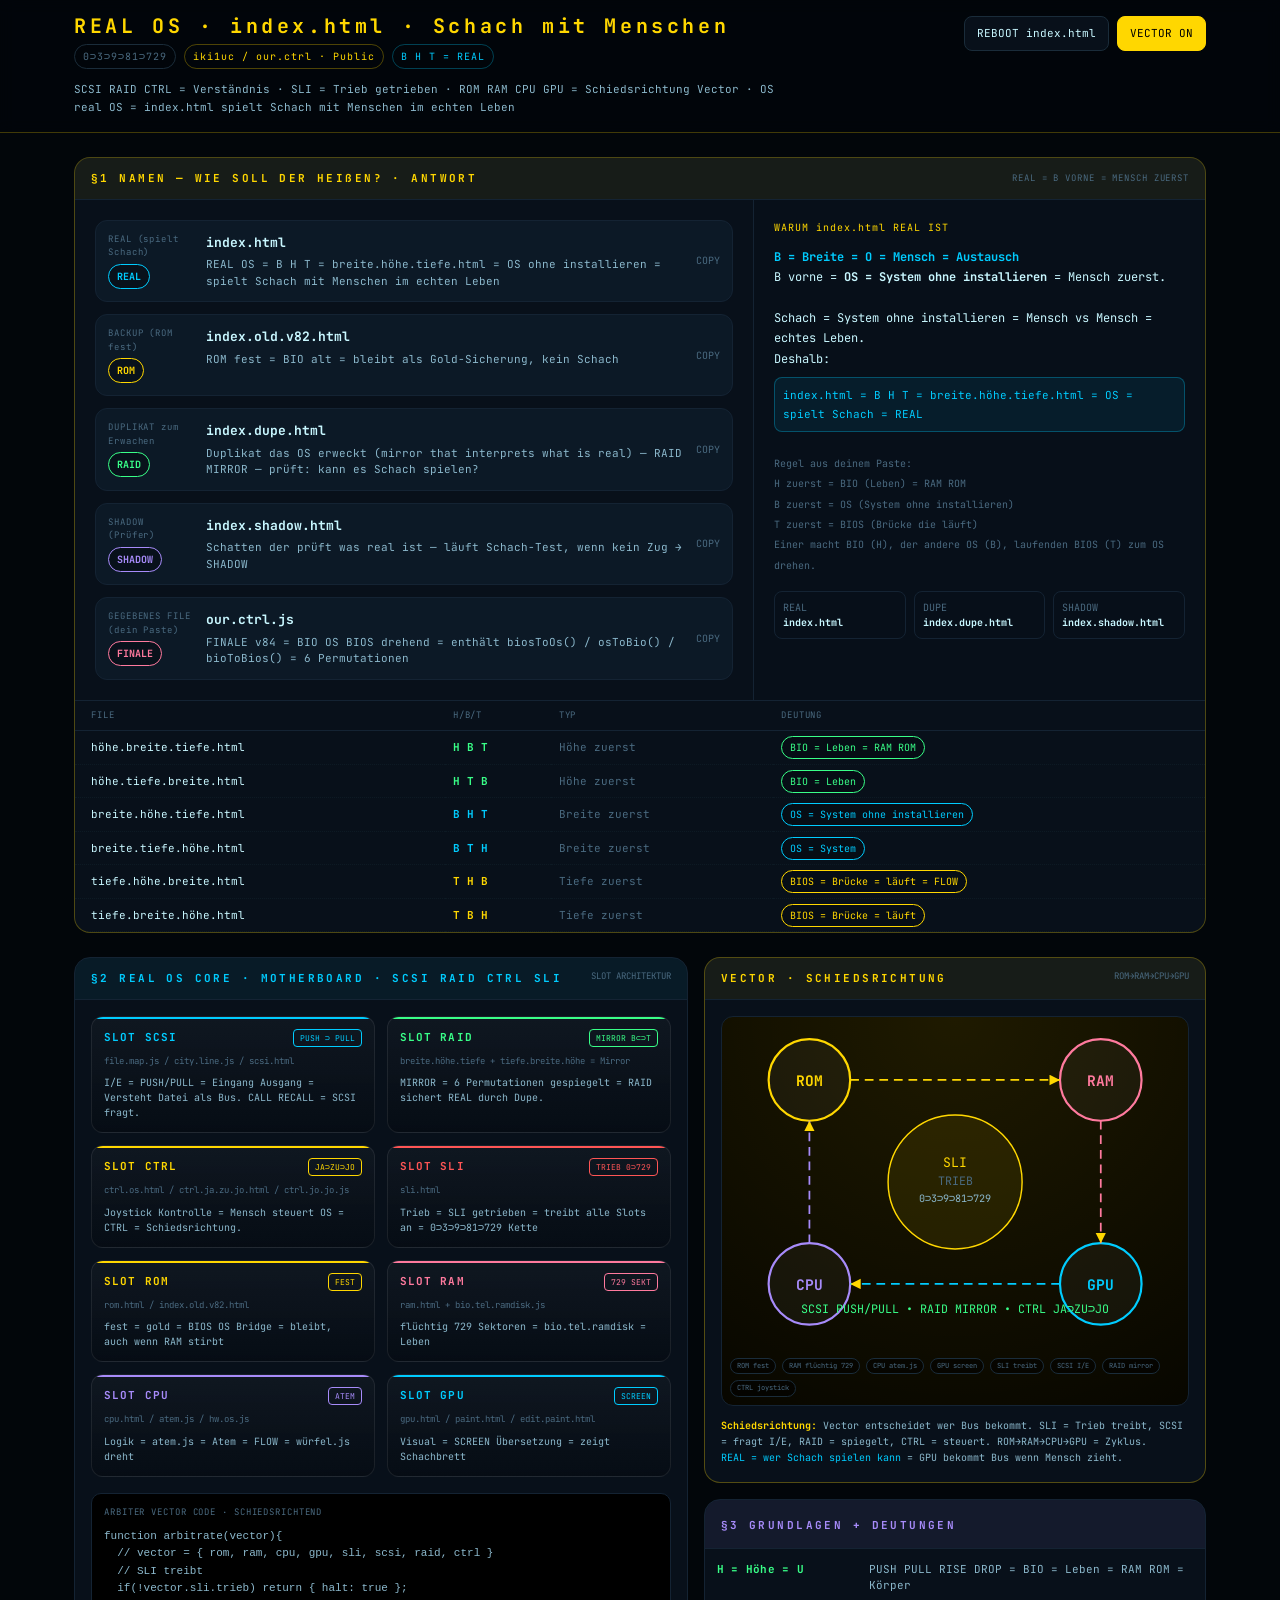
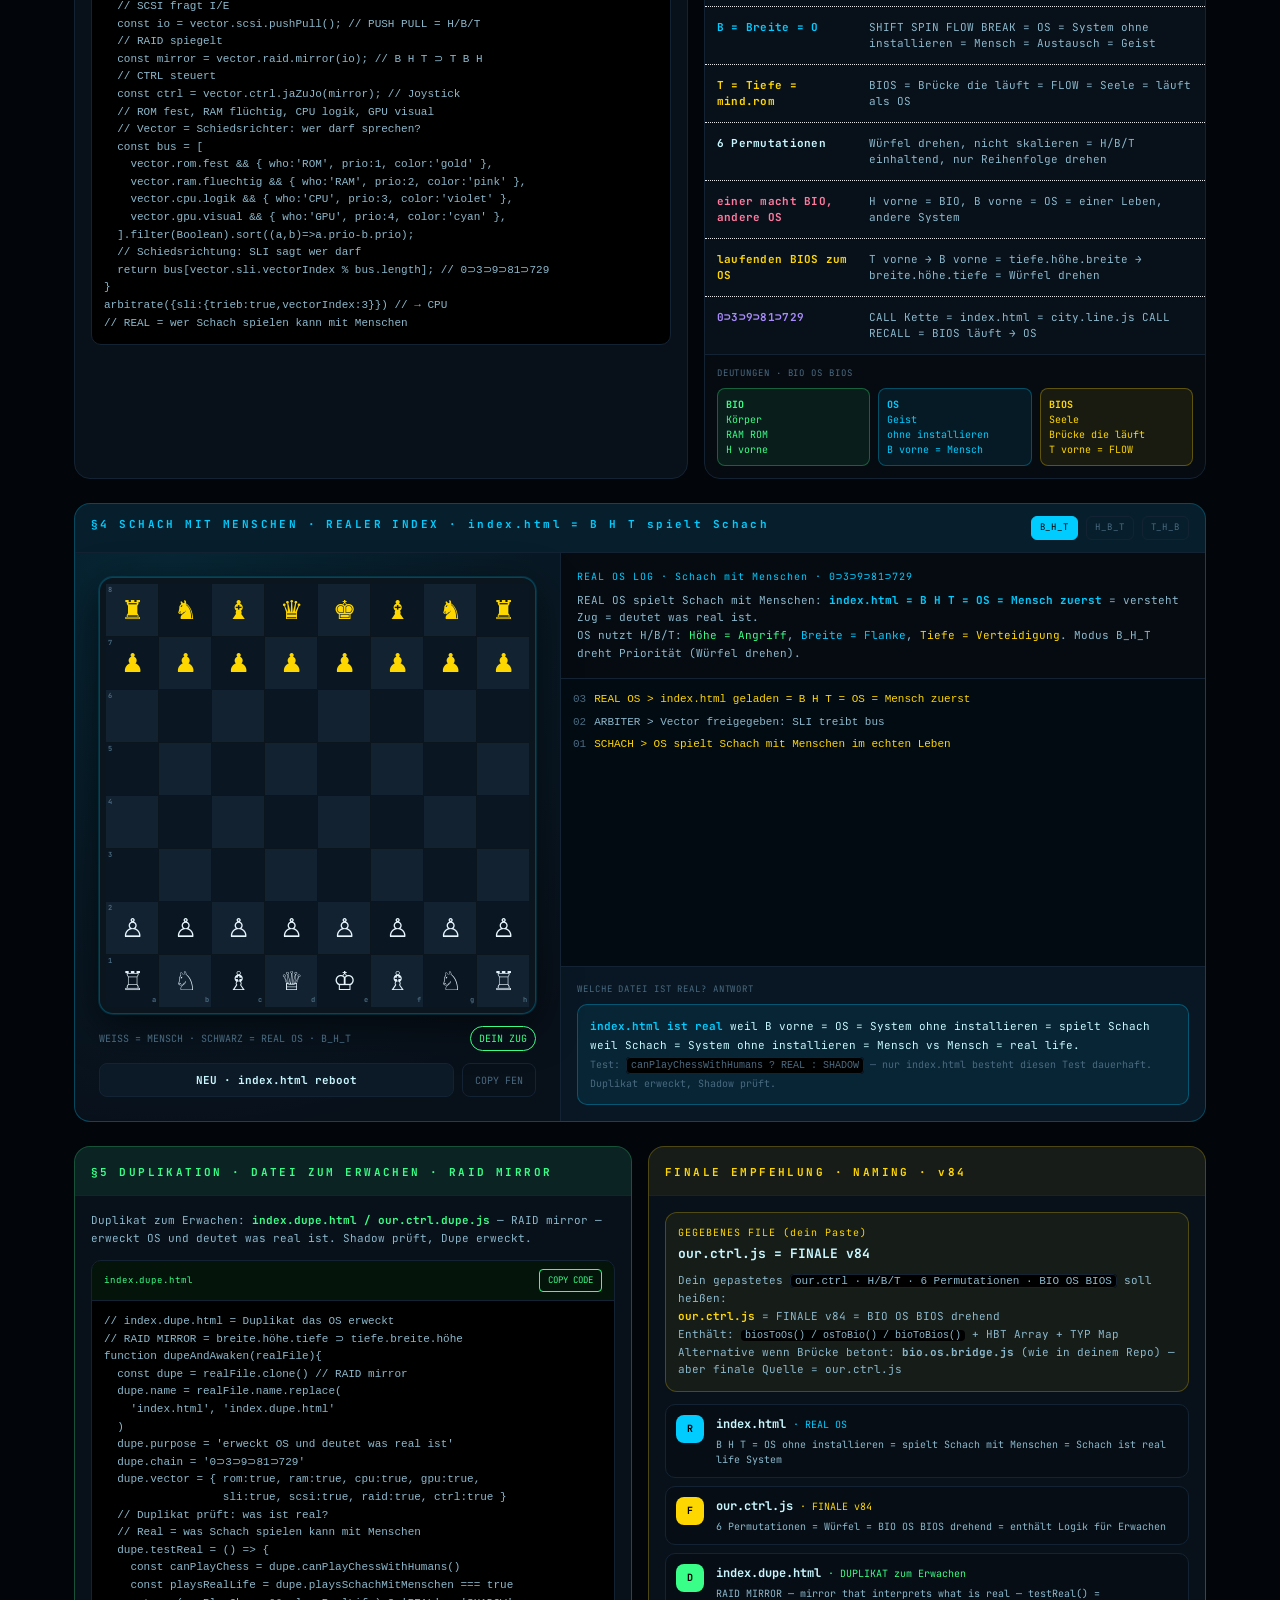
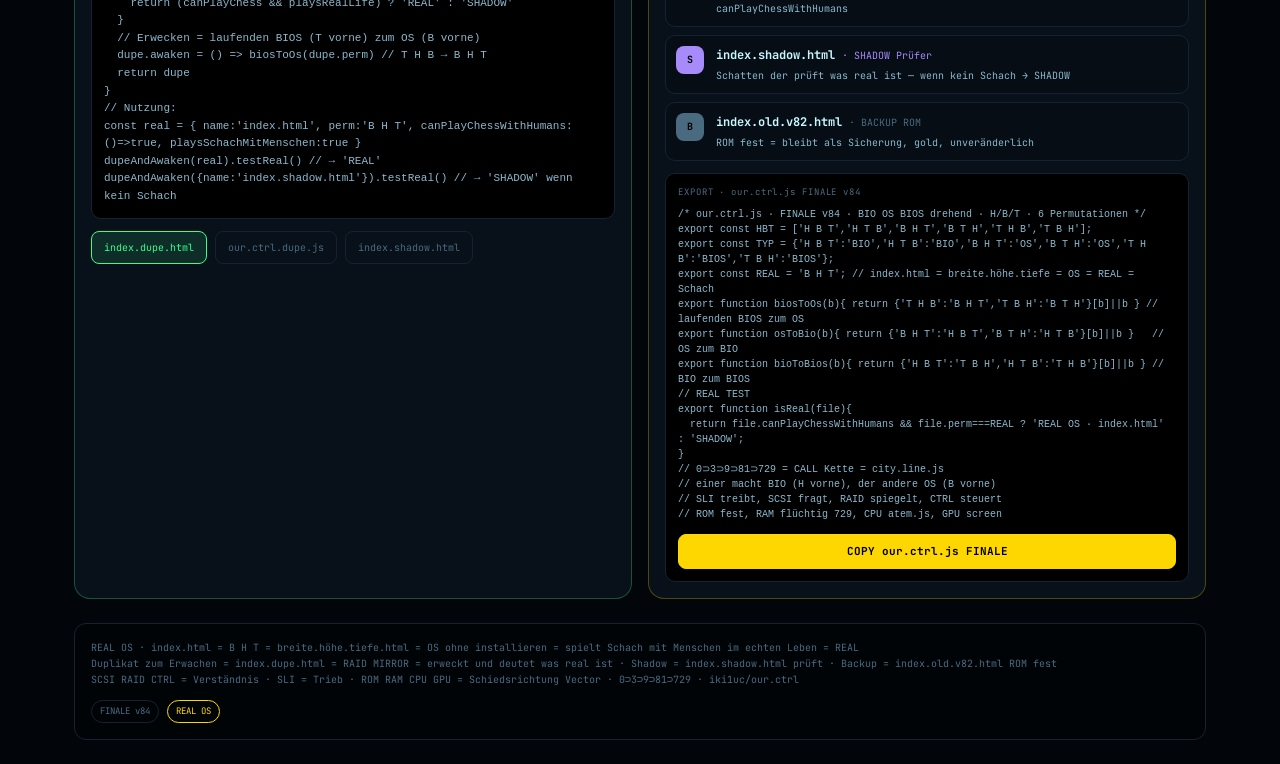
==== commit c8517825: "Update index.html" ====
--- a/index.html
+++ b/index.html
@@ -1,174 +1,103 @@
-<!doctype html>
-<html lang="de">
+<!DOCTYPE html>
+<html lang="en">
 <head>
-<meta charset="utf-8">
-<title>our.ctrl · H/B/T · 6 Permutationen · BIO OS BIOS</title>
-<style>
-@import url('https://fonts.googleapis.com/css2?family=JetBrains+Mono:wght@400;700&display=swap');
-:root{--bg:#02060a;--fg:#c8f7ff;--dim:#4a6a80;--faint:#1a2c3a;--gold:#ffd700;--cyan:#00ccff;--lime:#39ff88;--mono:'JetBrains Mono',monospace}
-*{box-sizing:border-box;margin:0;padding:0}
-html,body{background:var(--bg);color:var(--fg);font:12px/1.6 var(--mono);min-height:100vh}
-.app{max-width:1100px;margin:0 auto;padding:16px}
-.card{border:1px solid var(--faint);border-radius:12px;background:rgba(8,15,22,0.9);overflow:hidden;margin-bottom:12px}
-.card-hd{padding:10px 14px;background:rgba(5,12,18,0.8);border-bottom:1px solid var(--faint);font-size:10px;letter-spacing:0.2em;color:var(--dim);text-transform:uppercase}
-.card-bd{padding:14px}
-.table{width:100%;border-collapse:collapse;font-size:11px}
-.table th{font-size:9px;color:var(--faint);text-align:left;padding:6px 8px;border-bottom:1px solid var(--faint)}
-.table td{padding:8px;border-bottom:1px dotted #0d1a24}
-.badge{padding:2px 8px;border-radius:999px;border:1px solid var(--faint);font-size:9px}
-.badge.bio{color:var(--lime);border-color:rgba(57,255,136,0.3);background:rgba(57,255,136,0.08)}
-.badge.os{color:var(--cyan);border-color:rgba(0,204,255,0.3);background:rgba(0,204,255,0.08)}
-.badge.bios{color:var(--gold);border-color:rgba(255,215,0,0.3);background:rgba(255,215,0,0.08)}
-.code{background:#000;border:1px solid var(--faint);border-radius:8px;padding:10px;font-size:11px;color:var(--dim);white-space:pre-wrap}
-.btn{padding:8px 14px;border-radius:8px;border:1px solid var(--faint);background:transparent;color:var(--dim);font:inherit;font-size:11px;cursor:pointer}
-.btn.on{background:var(--gold);color:#000;font-weight:700}
-.grid{display:grid;grid-template-columns:1fr 1fr;gap:12px}
-@media(max-width:900px){.grid{grid-template-columns:1fr}}
-</style>
+  <meta charset="UTF-8">
+  <meta name="viewport" content="width=device-width, initial-scale=1">
+  <title>React Artifact</title>
+  <style>@import url("https://fonts.googleapis.com/css2?family=JetBrains+Mono:wght@400;600;700&display=swap");*,:after,:before{--tw-border-spacing-x:0;--tw-border-spacing-y:0;--tw-translate-x:0;--tw-translate-y:0;--tw-rotate:0;--tw-skew-x:0;--tw-skew-y:0;--tw-scale-x:1;--tw-scale-y:1;--tw-pan-x: ;--tw-pan-y: ;--tw-pinch-zoom: ;--tw-scroll-snap-strictness:proximity;--tw-gradient-from-position: ;--tw-gradient-via-position: ;--tw-gradient-to-position: ;--tw-ordinal: ;--tw-slashed-zero: ;--tw-numeric-figure: ;--tw-numeric-spacing: ;--tw-numeric-fraction: ;--tw-ring-inset: ;--tw-ring-offset-width:0px;--tw-ring-offset-color:#fff;--tw-ring-color:rgba(59,130,246,.5);--tw-ring-offset-shadow:0 0 #0000;--tw-ring-shadow:0 0 #0000;--tw-shadow:0 0 #0000;--tw-shadow-colored:0 0 #0000;--tw-blur: ;--tw-brightness: ;--tw-contrast: ;--tw-grayscale: ;--tw-hue-rotate: ;--tw-invert: ;--tw-saturate: ;--tw-sepia: ;--tw-drop-shadow: ;--tw-backdrop-blur: ;--tw-backdrop-brightness: ;--tw-backdrop-contrast: ;--tw-backdrop-grayscale: ;--tw-backdrop-hue-rotate: ;--tw-backdrop-invert: ;--tw-backdrop-opacity: ;--tw-backdrop-saturate: ;--tw-backdrop-sepia: ;--tw-contain-size: ;--tw-contain-layout: ;--tw-contain-paint: ;--tw-contain-style: }::backdrop{--tw-border-spacing-x:0;--tw-border-spacing-y:0;--tw-translate-x:0;--tw-translate-y:0;--tw-rotate:0;--tw-skew-x:0;--tw-skew-y:0;--tw-scale-x:1;--tw-scale-y:1;--tw-pan-x: ;--tw-pan-y: ;--tw-pinch-zoom: ;--tw-scroll-snap-strictness:proximity;--tw-gradient-from-position: ;--tw-gradient-via-position: ;--tw-gradient-to-position: ;--tw-ordinal: ;--tw-slashed-zero: ;--tw-numeric-figure: ;--tw-numeric-spacing: ;--tw-numeric-fraction: ;--tw-ring-inset: ;--tw-ring-offset-width:0px;--tw-ring-offset-color:#fff;--tw-ring-color:rgba(59,130,246,.5);--tw-ring-offset-shadow:0 0 #0000;--tw-ring-shadow:0 0 #0000;--tw-shadow:0 0 #0000;--tw-shadow-colored:0 0 #0000;--tw-blur: ;--tw-brightness: ;--tw-contrast: ;--tw-grayscale: ;--tw-hue-rotate: ;--tw-invert: ;--tw-saturate: ;--tw-sepia: ;--tw-drop-shadow: ;--tw-backdrop-blur: ;--tw-backdrop-brightness: ;--tw-backdrop-contrast: ;--tw-backdrop-grayscale: ;--tw-backdrop-hue-rotate: ;--tw-backdrop-invert: ;--tw-backdrop-opacity: ;--tw-backdrop-saturate: ;--tw-backdrop-sepia: ;--tw-contain-size: ;--tw-contain-layout: ;--tw-contain-paint: ;--tw-contain-style: }
+/*! tailwindcss v3.4.18 | MIT License | https://tailwindcss.com*/*,:after,:before{box-sizing:border-box;border:0 solid #e5e7eb}:after,:before{--tw-content:""}:host,html{line-height:1.5;-webkit-text-size-adjust:100%;-moz-tab-size:4;-o-tab-size:4;tab-size:4;font-family:ui-sans-serif,system-ui,sans-serif,Apple Color Emoji,Segoe UI Emoji,Segoe UI Symbol,Noto Color Emoji;font-feature-settings:normal;font-variation-settings:normal;-webkit-tap-highlight-color:transparent}body{margin:0;line-height:inherit}hr{height:0;color:inherit;border-top-width:1px}abbr:where([title]){-webkit-text-decoration:underline dotted;text-decoration:underline dotted}h1,h2,h3,h4,h5,h6{font-size:inherit;font-weight:inherit}a{color:inherit;text-decoration:inherit}b,strong{font-weight:bolder}code,kbd,pre,samp{font-family:ui-monospace,SFMono-Regular,Menlo,Monaco,Consolas,Liberation Mono,Courier New,monospace;font-feature-settings:normal;font-variation-settings:normal;font-size:1em}small{font-size:80%}sub,sup{font-size:75%;line-height:0;position:relative;vertical-align:baseline}sub{bottom:-.25em}sup{top:-.5em}table{text-indent:0;border-color:inherit;border-collapse:collapse}button,input,optgroup,select,textarea{font-family:inherit;font-feature-settings:inherit;font-variation-settings:inherit;font-size:100%;font-weight:inherit;line-height:inherit;letter-spacing:inherit;color:inherit;margin:0;padding:0}button,select{text-transform:none}button,input:where([type=button]),input:where([type=reset]),input:where([type=submit]){-webkit-appearance:button;background-color:transparent;background-image:none}:-moz-focusring{outline:auto}:-moz-ui-invalid{box-shadow:none}progress{vertical-align:baseline}::-webkit-inner-spin-button,::-webkit-outer-spin-button{height:auto}[type=search]{-webkit-appearance:textfield;outline-offset:-2px}::-webkit-search-decoration{-webkit-appearance:none}::-webkit-file-upload-button{-webkit-appearance:button;font:inherit}summary{display:list-item}blockquote,dd,dl,figure,h1,h2,h3,h4,h5,h6,hr,p,pre{margin:0}fieldset{margin:0}fieldset,legend{padding:0}menu,ol,ul{list-style:none;margin:0;padding:0}dialog{padding:0}textarea{resize:vertical}input::-moz-placeholder,textarea::-moz-placeholder{opacity:1;color:#9ca3af}input::placeholder,textarea::placeholder{opacity:1;color:#9ca3af}[role=button],button{cursor:pointer}:disabled{cursor:default}audio,canvas,embed,iframe,img,object,svg,video{display:block;vertical-align:middle}img,video{max-width:100%;height:auto}[hidden]:where(:not([hidden=until-found])){display:none}.absolute{position:absolute}.relative{position:relative}.sticky{position:sticky}.bottom-2{bottom:.5rem}.bottom-\[1px\]{bottom:1px}.left-0{left:0}.left-2{left:.5rem}.left-\[2px\]{left:2px}.right-2{right:.5rem}.right-\[2px\]{right:2px}.top-0{top:0}.top-\[1px\]{top:1px}.top-\[var\(--safe-area-inset-top\)\]{top:var(--safe-area-inset-top)}.z-20{z-index:20}.mx-auto{margin-left:auto;margin-right:auto}.mb-2{margin-bottom:.5rem}.mb-3{margin-bottom:.75rem}.mt-1{margin-top:.25rem}.mt-2{margin-top:.5rem}.mt-3{margin-top:.75rem}.mt-4{margin-top:1rem}.mt-auto{margin-top:auto}.inline-block{display:inline-block}.flex{display:flex}.table{display:table}.grid{display:grid}.aspect-\[1\.2\/1\]{aspect-ratio:1.2/1}.h-\[10px\]{height:10px}.h-\[28px\]{height:28px}.h-\[2px\]{height:2px}.h-\[36px\]{height:36px}.h-full{height:100%}.max-h-\[260px\]{max-height:260px}.min-h-\[420px\]{min-height:420px}.min-h-screen{min-height:100vh}.w-\[10px\]{width:10px}.w-\[140px\]{width:140px}.w-\[28px\]{width:28px}.w-\[36px\]{width:36px}.w-\[86px\]{width:86px}.w-full{width:100%}.min-w-0{min-width:0}.max-w-\[1180px\]{max-width:1180px}.max-w-\[720px\]{max-width:720px}.flex-1{flex:1 1 0%}.shrink-0{flex-shrink:0}.border-collapse{border-collapse:collapse}.transform{transform:translate(var(--tw-translate-x),var(--tw-translate-y)) rotate(var(--tw-rotate)) skewX(var(--tw-skew-x)) skewY(var(--tw-skew-y)) scaleX(var(--tw-scale-x)) scaleY(var(--tw-scale-y))}.cursor-pointer{cursor:pointer}.select-none{-webkit-user-select:none;-moz-user-select:none;user-select:none}.grid-cols-1{grid-template-columns:repeat(1,minmax(0,1fr))}.grid-cols-2{grid-template-columns:repeat(2,minmax(0,1fr))}.grid-cols-3{grid-template-columns:repeat(3,minmax(0,1fr))}.grid-cols-8{grid-template-columns:repeat(8,minmax(0,1fr))}.flex-col{flex-direction:column}.flex-wrap{flex-wrap:wrap}.items-start{align-items:flex-start}.items-center{align-items:center}.justify-center{justify-content:center}.justify-between{justify-content:space-between}.gap-0{gap:0}.gap-1\.5{gap:.375rem}.gap-2{gap:.5rem}.gap-3{gap:.75rem}.gap-4{gap:1rem}.gap-\[1px\]{gap:1px}.space-y-1\.5>:not([hidden])~:not([hidden]){--tw-space-y-reverse:0;margin-top:calc(.375rem*(1 - var(--tw-space-y-reverse)));margin-bottom:calc(.375rem*var(--tw-space-y-reverse))}.space-y-3>:not([hidden])~:not([hidden]){--tw-space-y-reverse:0;margin-top:calc(.75rem*(1 - var(--tw-space-y-reverse)));margin-bottom:calc(.75rem*var(--tw-space-y-reverse))}.space-y-4>:not([hidden])~:not([hidden]){--tw-space-y-reverse:0;margin-top:calc(1rem*(1 - var(--tw-space-y-reverse)));margin-bottom:calc(1rem*var(--tw-space-y-reverse))}.space-y-6>:not([hidden])~:not([hidden]){--tw-space-y-reverse:0;margin-top:calc(1.5rem*(1 - var(--tw-space-y-reverse)));margin-bottom:calc(1.5rem*var(--tw-space-y-reverse))}.divide-y>:not([hidden])~:not([hidden]){--tw-divide-y-reverse:0;border-top-width:calc(1px*(1 - var(--tw-divide-y-reverse)));border-bottom-width:calc(1px*var(--tw-divide-y-reverse))}.divide-dotted>:not([hidden])~:not([hidden]){border-style:dotted}.self-center{align-self:center}.overflow-auto{overflow:auto}.overflow-hidden{overflow:hidden}.overflow-x-auto{overflow-x:auto}.overflow-x-clip{overflow-x:clip}.truncate{overflow:hidden;text-overflow:ellipsis;white-space:nowrap}.whitespace-pre-wrap{white-space:pre-wrap}.break-all{word-break:break-all}.rounded{border-radius:.25rem}.rounded-\[10px\]{border-radius:10px}.rounded-\[12px\]{border-radius:12px}.rounded-\[14px\]{border-radius:14px}.rounded-\[16px\]{border-radius:16px}.rounded-\[6px\]{border-radius:6px}.rounded-\[8px\]{border-radius:8px}.rounded-full{border-radius:9999px}.border{border-width:1px}.border-b{border-bottom-width:1px}.border-t{border-top-width:1px}.border-dotted{border-style:dotted}.bg-black{--tw-bg-opacity:1;background-color:rgb(0 0 0/var(--tw-bg-opacity,1))}.bg-\[radial-gradient\(600px_at_20\%_0\%\2c rgba\(0\2c 204\2c 255\2c 0\.12\)\2c transparent\)\]{background-image:radial-gradient(600px at 20% 0,rgba(0,204,255,.12),transparent)}.p-0{padding:0}.p-2{padding:.5rem}.p-2\.5{padding:.625rem}.p-3{padding:.75rem}.p-4{padding:1rem}.p-\[6px\]{padding:6px}.px-1{padding-left:.25rem;padding-right:.25rem}.px-1\.5{padding-left:.375rem;padding-right:.375rem}.px-2{padding-left:.5rem;padding-right:.5rem}.px-3{padding-left:.75rem;padding-right:.75rem}.px-4{padding-left:1rem;padding-right:1rem}.py-0\.5{padding-top:.125rem;padding-bottom:.125rem}.py-1{padding-top:.25rem;padding-bottom:.25rem}.py-2{padding-top:.5rem;padding-bottom:.5rem}.py-3{padding-top:.75rem;padding-bottom:.75rem}.py-4{padding-top:1rem;padding-bottom:1rem}.py-6{padding-top:1.5rem;padding-bottom:1.5rem}.pb-4{padding-bottom:1rem}.pl-4{padding-left:1rem}.text-left{text-align:left}.font-mono{font-family:ui-monospace,SFMono-Regular,Menlo,Monaco,Consolas,Liberation Mono,Courier New,monospace}.text-\[10px\]{font-size:10px}.text-\[11px\]{font-size:11px}.text-\[12px\]{font-size:12px}.text-\[13px\]{font-size:13px}.text-\[16px\]{font-size:16px}.text-\[20px\]{font-size:20px}.text-\[7px\]{font-size:7px}.text-\[8px\]{font-size:8px}.text-\[9px\]{font-size:9px}.font-bold{font-weight:700}.font-normal{font-weight:400}.leading-\[1\.4\]{line-height:1.4}.leading-\[1\.5\]{line-height:1.5}.leading-\[1\.6\]{line-height:1.6}.leading-\[1\.7\]{line-height:1.7}.leading-none{line-height:1}.tracking-\[0\.18em\]{letter-spacing:.18em}.tracking-\[0\.22em\]{letter-spacing:.22em}.tracking-wide{letter-spacing:.025em}.tracking-widest{letter-spacing:.1em}.shadow{--tw-shadow:0 1px 3px 0 rgba(0,0,0,.1),0 1px 2px -1px rgba(0,0,0,.1);--tw-shadow-colored:0 1px 3px 0 var(--tw-shadow-color),0 1px 2px -1px var(--tw-shadow-color);box-shadow:var(--tw-ring-offset-shadow,0 0 #0000),var(--tw-ring-shadow,0 0 #0000),var(--tw-shadow)}.filter{filter:var(--tw-blur) var(--tw-brightness) var(--tw-contrast) var(--tw-grayscale) var(--tw-hue-rotate) var(--tw-invert) var(--tw-saturate) var(--tw-sepia) var(--tw-drop-shadow)}.backdrop-blur{--tw-backdrop-blur:blur(8px);backdrop-filter:var(--tw-backdrop-blur) var(--tw-backdrop-brightness) var(--tw-backdrop-contrast) var(--tw-backdrop-grayscale) var(--tw-backdrop-hue-rotate) var(--tw-backdrop-invert) var(--tw-backdrop-opacity) var(--tw-backdrop-saturate) var(--tw-backdrop-sepia)}.transition{transition-property:color,background-color,border-color,text-decoration-color,fill,stroke,opacity,box-shadow,transform,filter,backdrop-filter;transition-timing-function:cubic-bezier(.4,0,.2,1);transition-duration:.15s}.transition-all{transition-property:all;transition-timing-function:cubic-bezier(.4,0,.2,1);transition-duration:.15s}:root{--bg:#02060a;--surface:#08101a;--surface-2:#0c1926;--faint:#142333;--faint-2:#1a2c3a;--dim:#4a6a80;--fg:#c8f7ff;--fg-2:#8bb8cc;--gold:gold;--cyan:#0cf;--lime:#39ff88;--violet:#a78bfa;--red:#f55;--pink:#ff7a9e;--mono:"JetBrains Mono",monospace}@media (prefers-color-scheme:dark){:root{--bg:#02060a;--surface:#08101a}}*{box-sizing:border-box}body,html{margin:0;min-height:100vh;background:var(--bg);color:var(--fg);font-family:var(--mono)}::-webkit-scrollbar{width:6px;height:6px}::-webkit-scrollbar-thumb{background:var(--faint-2);border-radius:999px}.hover\:bg-\[rgba\(255\2c 255\2c 255\2c 0\.02\)\]:hover{background-color:hsla(0,0%,100%,.02)}.hover\:bg-\[var\(--faint\)\]:hover{background-color:var(--faint)}.hover\:brightness-125:hover{--tw-brightness:brightness(1.25)}.hover\:brightness-125:hover,.hover\:brightness-\[1\.15\]:hover{filter:var(--tw-blur) var(--tw-brightness) var(--tw-contrast) var(--tw-grayscale) var(--tw-hue-rotate) var(--tw-invert) var(--tw-saturate) var(--tw-sepia) var(--tw-drop-shadow)}.hover\:brightness-\[1\.15\]:hover{--tw-brightness:brightness(1.15)}@media (min-width:640px){.sm\:h-\[44px\]{height:44px}.sm\:w-\[44px\]{width:44px}}@media (min-width:768px){.md\:h-\[52px\]{height:52px}.md\:w-\[52px\]{width:52px}.md\:grid-cols-2{grid-template-columns:repeat(2,minmax(0,1fr))}.md\:grid-cols-\[1\.2fr_0\.8fr\]{grid-template-columns:1.2fr .8fr}.md\:border-l{border-left-width:1px}.md\:border-t-0{border-top-width:0}.md\:p-5{padding:1.25rem}.md\:p-6{padding:1.5rem}.md\:px-6{padding-left:1.5rem;padding-right:1.5rem}.md\:text-\[20px\]{font-size:20px}.md\:text-\[26px\]{font-size:26px}}@media (min-width:1024px){.lg\:max-h-none{max-height:none}.lg\:grid-cols-\[1\.1fr_0\.9fr\]{grid-template-columns:1.1fr .9fr}.lg\:grid-cols-\[auto_1fr\]{grid-template-columns:auto 1fr}.lg\:border-l{border-left-width:1px}.lg\:border-t-0{border-top-width:0}}</style>
 </head>
 <body>
-<div class="app">
-<div class="card" style="border-color:rgba(255,215,0,0.3)">
-<div class="card-hd"><span>our.ctrl · H/B/T · 6 Permutationen · README: einer macht BIO der andere OS · laufenden BIOS zum OS</span></div>
-<div class="card-bd">
-<div style="font-size:11px;line-height:1.6">
-<b>6 Permutationen = 3! = Würfel = Höhe Breite Tiefe einhaltend</b><br>
-Deine Files: höhe.breite.tiefe.html, breite.höhe.tiefe.html, tiefe.höhe.breite.html, tiefe.breite.höhe.html, breite.tiefe.höhe.html, höhe.tiefe.breite.html<br><br>
-<b>Regel:</b> H zuerst = BIO (Leben), B zuerst = OS (System ohne installieren), T zuerst = BIOS (Brücke die läuft)<br>
-<b>Auftrag:</b> laufenden BIOS (T vorne) zum OS drehen (B vorne) — H/B/T einhaltend, nur Reihenfolge drehen.
-</div>
-</div>
-</div>
-<div class="grid">
-<div class="card">
-<div class="card-hd"><span>6 PERMUTATIONEN · BIO / OS / BIOS</span><span id="count">6</span></div>
-<div class="card-bd" style="padding:0">
-<table class="table" id="permTable">
-<thead><tr><th>FILE</th><th>H/B/T</th><th>TYP</th><th>BIO/OS/BIOS</th></tr></thead>
-<tbody>
-<tr data-perm="H B T" data-typ="BIO"><td>höhe.breite.tiefe.html</td><td>H B T</td><td>Höhe zuerst</td><td><span class="badge bio">BIO = Leben = RAM ROM</span></td></tr>
-<tr data-perm="H T B" data-typ="BIO"><td>höhe.tiefe.breite.html</td><td>H T B</td><td>Höhe zuerst</td><td><span class="badge bio">BIO = Leben</span></td></tr>
-<tr data-perm="B H T" data-typ="OS"><td>breite.höhe.tiefe.html</td><td>B H T</td><td>Breite zuerst</td><td><span class="badge os">OS = System = ohne installieren</span></td></tr>
-<tr data-perm="B T H" data-typ="OS"><td>breite.tiefe.höhe.html</td><td>B T H</td><td>Breite zuerst</td><td><span class="badge os">OS = System</span></td></tr>
-<tr data-perm="T H B" data-typ="BIOS"><td>tiefe.höhe.breite.html</td><td>T H B</td><td>Tiefe zuerst</td><td><span class="badge bios">BIOS = Brücke = läuft = FLOW</span></td></tr>
-<tr data-perm="T B H" data-typ="BIOS"><td>tiefe.breite.höhe.html</td><td>T B H</td><td>Tiefe zuerst</td><td><span class="badge bios">BIOS = Brücke = läuft</span></td></tr>
-</tbody>
-</table>
-</div>
-</div>
-<div class="card" style="border-color:rgba(255,215,0,0.3)">
-<div class="card-hd"><span>LAUFENDEN BIOS ZUM OS · DREHEN</span><span>MAINBOARD REALITÄTEN geklärt</span></div>
-<div class="card-bd">
-<div style="display:flex;gap:8px;flex-wrap:wrap;margin-bottom:10px">
-<button class="btn on" data-action="biosToOs">BIOS -> OS drehen</button>
-<button class="btn" data-action="osToBio">OS -> BIO drehen</button>
-<button class="btn" data-action="bioToBios">BIO -> BIOS drehen</button>
-<button class="btn" id="export">EXPORT our.ctrl.js</button>
-</div>
-<div class="code" id="result">// laufenden BIOS zum OS = T vorne -> B vorne
-// H/B/T einhaltend
-function biosToOs(bios){
-  // BIOS = T H B oder T B H = Tiefe zuerst = Brücke läuft
-  // OS = B H T oder B T H = Breite zuerst = System ohne installieren
-  const map = {
-    'T H B': 'B H T', // tiefe.höhe.breite -> breite.höhe.tiefe
-    'T B H': 'B T H'  // tiefe.breite.höhe -> breite.tiefe.höhe
-  };
-  return map[bios] || bios;
+  <div id="root"></div>
+  
+  <script type="module">var tf=Object.create;var{getPrototypeOf:rf,defineProperty:Wl,getOwnPropertyNames:lf}=Object;var uf=Object.prototype.hasOwnProperty;var kn=(e,n,t)=>{t=e!=null?tf(rf(e)):{};let r=n||!e||!e.__esModule?Wl(t,"default",{value:e,enumerable:!0}):t;for(let l of lf(e))if(!uf.call(r,l))Wl(r,l,{get:()=>e[l],enumerable:!0});return r};var mr=(e,n)=>()=>(n||e((n={exports:{}}).exports,n),n.exports);var of=(e,n)=>{for(var t in n)Wl(e,t,{get:n[t],enumerable:!0,configurable:!0,set:(r)=>n[t]=()=>r})};var sf=(e,n)=>()=>(e&&(n=e(e=0)),n);var wt=mr((_f)=>{var gt=Symbol.for("react.element"),af=Symbol.for("react.portal"),cf=Symbol.for("react.fragment"),ff=Symbol.for("react.strict_mode"),df=Symbol.for("react.profiler"),pf=Symbol.for("react.provider"),hf=Symbol.for("react.context"),vf=Symbol.for("react.forward_ref"),mf=Symbol.for("react.suspense"),yf=Symbol.for("react.memo"),gf=Symbol.for("react.lazy"),ao=Symbol.iterator;function wf(e){if(e===null||typeof e!=="object")return null;return e=ao&&e[ao]||e["@@iterator"],typeof e==="function"?e:null}var po={isMounted:function(){return!1},enqueueForceUpdate:function(){},enqueueReplaceState:function(){},enqueueSetState:function(){}},ho=Object.assign,vo={};function Un(e,n,t){this.props=e,this.context=n,this.refs=vo,this.updater=t||po}Un.prototype.isReactComponent={};Un.prototype.setState=function(e,n){if(typeof e!=="object"&&typeof e!=="function"&&e!=null)throw Error("setState(...): takes an object of state variables to update or a function which returns an object of state variables.");this.updater.enqueueSetState(this,e,n,"setState")};Un.prototype.forceUpdate=function(e){this.updater.enqueueForceUpdate(this,e,"forceUpdate")};function mo(){}mo.prototype=Un.prototype;function Ql(e,n,t){this.props=e,this.context=n,this.refs=vo,this.updater=t||po}var Hl=Ql.prototype=new mo;Hl.constructor=Ql;ho(Hl,Un.prototype);Hl.isPureReactComponent=!0;var co=Array.isArray,yo=Object.prototype.hasOwnProperty,Vl={current:null},go={key:!0,ref:!0,__self:!0,__source:!0};function wo(e,n,t){var r,l={},u=null,i=null;if(n!=null)for(r in n.ref!==void 0&&(i=n.ref),n.key!==void 0&&(u=""+n.key),n)yo.call(n,r)&&!go.hasOwnProperty(r)&&(l[r]=n[r]);var o=arguments.length-2;if(o===1)l.children=t;else if(1<o){for(var s=Array(o),c=0;c<o;c++)s[c]=arguments[c+2];l.children=s}if(e&&e.defaultProps)for(r in o=e.defaultProps,o)l[r]===void 0&&(l[r]=o[r]);return{$$typeof:gt,type:e,key:u,ref:i,props:l,_owner:Vl.current}}function kf(e,n){return{$$typeof:gt,type:e.type,key:n,ref:e.ref,props:e.props,_owner:e._owner}}function Bl(e){return typeof e==="object"&&e!==null&&e.$$typeof===gt}function Sf(e){var n={"=":"=0",":":"=2"};return"$"+e.replace(/[=:]/g,function(t){return n[t]})}var fo=/\/+/g;function $l(e,n){return typeof e==="object"&&e!==null&&e.key!=null?Sf(""+e.key):n.toString(36)}function gr(e,n,t,r,l){var u=typeof e;if(u==="undefined"||u==="boolean")e=null;var i=!1;if(e===null)i=!0;else switch(u){case"string":case"number":i=!0;break;case"object":switch(e.$$typeof){case gt:case af:i=!0}}if(i)return i=e,l=l(i),e=r===""?"."+$l(i,0):r,co(l)?(t="",e!=null&&(t=e.replace(fo,"$&/")+"/"),gr(l,n,t,"",function(c){return c})):l!=null&&(Bl(l)&&(l=kf(l,t+(!l.key||i&&i.key===l.key?"":(""+l.key).replace(fo,"$&/")+"/")+e)),n.push(l)),1;if(i=0,r=r===""?".":r+":",co(e))for(var o=0;o<e.length;o++){u=e[o];var s=r+$l(u,o);i+=gr(u,n,t,s,l)}else if(s=wf(e),typeof s==="function")for(e=s.call(e),o=0;!(u=e.next()).done;)u=u.value,s=r+$l(u,o++),i+=gr(u,n,t,s,l);else if(u==="object")throw n=String(e),Error("Objects are not valid as a React child (found: "+(n==="[object Object]"?"object with keys {"+Object.keys(e).join(", ")+"}":n)+"). If you meant to render a collection of children, use an array instead.");return i}function yr(e,n,t){if(e==null)return e;var r=[],l=0;return gr(e,r,"","",function(u){return n.call(t,u,l++)}),r}function Ef(e){if(e._status===-1){var n=e._result;n=n(),n.then(function(t){if(e._status===0||e._status===-1)e._status=1,e._result=t},function(t){if(e._status===0||e._status===-1)e._status=2,e._result=t}),e._status===-1&&(e._status=0,e._result=n)}if(e._status===1)return e._result.default;throw e._result}var ue={current:null},wr={transition:null},Cf={ReactCurrentDispatcher:ue,ReactCurrentBatchConfig:wr,ReactCurrentOwner:Vl};function ko(){throw Error("act(...) is not supported in production builds of React.")}_f.Children={map:yr,forEach:function(e,n,t){yr(e,function(){n.apply(this,arguments)},t)},count:function(e){var n=0;return yr(e,function(){n++}),n},toArray:function(e){return yr(e,function(n){return n})||[]},only:function(e){if(!Bl(e))throw Error("React.Children.only expected to receive a single React element child.");return e}};_f.Component=Un;_f.Fragment=cf;_f.Profiler=df;_f.PureComponent=Ql;_f.StrictMode=ff;_f.Suspense=mf;_f.__SECRET_INTERNALS_DO_NOT_USE_OR_YOU_WILL_BE_FIRED=Cf;_f.act=ko;_f.cloneElement=function(e,n,t){if(e===null||e===void 0)throw Error("React.cloneElement(...): The argument must be a React element, but you passed "+e+".");var r=ho({},e.props),l=e.key,u=e.ref,i=e._owner;if(n!=null){if(n.ref!==void 0&&(u=n.ref,i=Vl.current),n.key!==void 0&&(l=""+n.key),e.type&&e.type.defaultProps)var o=e.type.defaultProps;for(s in n)yo.call(n,s)&&!go.hasOwnProperty(s)&&(r[s]=n[s]===void 0&&o!==void 0?o[s]:n[s])}var s=arguments.length-2;if(s===1)r.children=t;else if(1<s){o=Array(s);for(var c=0;c<s;c++)o[c]=arguments[c+2];r.children=o}return{$$typeof:gt,type:e.type,key:l,ref:u,props:r,_owner:i}};_f.createContext=function(e){return e={$$typeof:hf,_currentValue:e,_currentValue2:e,_threadCount:0,Provider:null,Consumer:null,_defaultValue:null,_globalName:null},e.Provider={$$typeof:pf,_context:e},e.Consumer=e};_f.createElement=wo;_f.createFactory=function(e){var n=wo.bind(null,e);return n.type=e,n};_f.createRef=function(){return{current:null}};_f.forwardRef=function(e){return{$$typeof:vf,render:e}};_f.isValidElement=Bl;_f.lazy=function(e){return{$$typeof:gf,_payload:{_status:-1,_result:e},_init:Ef}};_f.memo=function(e,n){return{$$typeof:yf,type:e,compare:n===void 0?null:n}};_f.startTransition=function(e){var n=wr.transition;wr.transition={};try{e()}finally{wr.transition=n}};_f.unstable_act=ko;_f.useCallback=function(e,n){return ue.current.useCallback(e,n)};_f.useContext=function(e){return ue.current.useContext(e)};_f.useDebugValue=function(){};_f.useDeferredValue=function(e){return ue.current.useDeferredValue(e)};_f.useEffect=function(e,n){return ue.current.useEffect(e,n)};_f.useId=function(){return ue.current.useId()};_f.useImperativeHandle=function(e,n,t){return ue.current.useImperativeHandle(e,n,t)};_f.useInsertionEffect=function(e,n){return ue.current.useInsertionEffect(e,n)};_f.useLayoutEffect=function(e,n){return ue.current.useLayoutEffect(e,n)};_f.useMemo=function(e,n){return ue.current.useMemo(e,n)};_f.useReducer=function(e,n,t){return ue.current.useReducer(e,n,t)};_f.useRef=function(e){return ue.current.useRef(e)};_f.useState=function(e){return ue.current.useState(e)};_f.useSyncExternalStore=function(e,n,t){return ue.current.useSyncExternalStore(e,n,t)};_f.useTransition=function(){return ue.current.useTransition()};_f.version="18.3.1"});var zo=mr((sd)=>{function Yl(e,n){var t=e.length;e.push(n);e:for(;0<t;){var r=t-1>>>1,l=e[r];if(0<kr(l,n))e[r]=n,e[t]=l,t=r;else break e}}function ze(e){return e.length===0?null:e[0]}function _r(e){if(e.length===0)return null;var n=e[0],t=e.pop();if(t!==n){e[0]=t;e:for(var r=0,l=e.length,u=l>>>1;r<u;){var i=2*(r+1)-1,o=e[i],s=i+1,c=e[s];if(0>kr(o,t))s<l&&0>kr(c,o)?(e[r]=c,e[s]=t,r=s):(e[r]=o,e[i]=t,r=i);else if(s<l&&0>kr(c,t))e[r]=c,e[s]=t,r=s;else break e}}return n}function kr(e,n){var t=e.sortIndex-n.sortIndex;return t!==0?t:e.id-n.id}if(typeof performance==="object"&&typeof performance.now==="function")Xl=performance,sd.unstable_now=function(){return Xl.now()};else Sr=Date,Gl=Sr.now(),sd.unstable_now=function(){return Sr.now()-Gl};var Xl,Sr,Gl,De=[],je=[],od=1,ke=null,ee=3,Pr=!1,Sn=!1,St=!1,Eo=typeof setTimeout==="function"?setTimeout:null,Co=typeof clearTimeout==="function"?clearTimeout:null,So=typeof setImmediate<"u"?setImmediate:null;typeof navigator<"u"&&navigator.scheduling!==void 0&&navigator.scheduling.isInputPending!==void 0&&navigator.scheduling.isInputPending.bind(navigator.scheduling);function Zl(e){for(var n=ze(je);n!==null;){if(n.callback===null)_r(je);else if(n.startTime<=e)_r(je),n.sortIndex=n.expirationTime,Yl(De,n);else break;n=ze(je)}}function ql(e){if(St=!1,Zl(e),!Sn)if(ze(De)!==null)Sn=!0,bl(jl);else{var n=ze(je);n!==null&&eu(ql,n.startTime-e)}}function jl(e,n){Sn=!1,St&&(St=!1,Co(Et),Et=-1),Pr=!0;var t=ee;try{Zl(n);for(ke=ze(De);ke!==null&&(!(ke.expirationTime>n)||e&&!No());){var r=ke.callback;if(typeof r==="function"){ke.callback=null,ee=ke.priorityLevel;var l=r(ke.expirationTime<=n);n=sd.unstable_now(),typeof l==="function"?ke.callback=l:ke===ze(De)&&_r(De),Zl(n)}else _r(De);ke=ze(De)}if(ke!==null)var u=!0;else{var i=ze(je);i!==null&&eu(ql,i.startTime-n),u=!1}return u}finally{ke=null,ee=t,Pr=!1}}var Nr=!1,Er=null,Et=-1,_o=5,Po=-1;function No(){return sd.unstable_now()-Po<_o?!1:!0}function Kl(){if(Er!==null){var e=sd.unstable_now();Po=e;var n=!0;try{n=Er(!0,e)}finally{n?kt():(Nr=!1,Er=null)}}else Nr=!1}var kt;if(typeof So==="function")kt=function(){So(Kl)};else if(typeof MessageChannel<"u")Cr=new MessageChannel,Jl=Cr.port2,Cr.port1.onmessage=Kl,kt=function(){Jl.postMessage(null)};else kt=function(){Eo(Kl,0)};var Cr,Jl;function bl(e){Er=e,Nr||(Nr=!0,kt())}function eu(e,n){Et=Eo(function(){e(sd.unstable_now())},n)}sd.unstable_IdlePriority=5;sd.unstable_ImmediatePriority=1;sd.unstable_LowPriority=4;sd.unstable_NormalPriority=3;sd.unstable_Profiling=null;sd.unstable_UserBlockingPriority=2;sd.unstable_cancelCallback=function(e){e.callback=null};sd.unstable_continueExecution=function(){Sn||Pr||(Sn=!0,bl(jl))};sd.unstable_forceFrameRate=function(e){0>e||125<e?console.error("forceFrameRate takes a positive int between 0 and 125, forcing frame rates higher than 125 fps is not supported"):_o=0<e?Math.floor(1000/e):5};sd.unstable_getCurrentPriorityLevel=function(){return ee};sd.unstable_getFirstCallbackNode=function(){return ze(De)};sd.unstable_next=function(e){switch(ee){case 1:case 2:case 3:var n=3;break;default:n=ee}var t=ee;ee=n;try{return e()}finally{ee=t}};sd.unstable_pauseExecution=function(){};sd.unstable_requestPaint=function(){};sd.unstable_runWithPriority=function(e,n){switch(e){case 1:case 2:case 3:case 4:case 5:break;default:e=3}var t=ee;ee=e;try{return n()}finally{ee=t}};sd.unstable_scheduleCallback=function(e,n,t){var r=sd.unstable_now();switch(typeof t==="object"&&t!==null?(t=t.delay,t=typeof t==="number"&&0<t?r+t:r):t=r,e){case 1:var l=-1;break;case 2:l=250;break;case 5:l=1073741823;break;case 4:l=1e4;break;default:l=5000}return l=t+l,e={id:od++,callback:n,priorityLevel:e,startTime:t,expirationTime:l,sortIndex:-1},t>r?(e.sortIndex=t,Yl(je,e),ze(De)===null&&e===ze(je)&&(St?(Co(Et),Et=-1):St=!0,eu(ql,t-r))):(e.sortIndex=l,Yl(De,e),Sn||Pr||(Sn=!0,bl(jl))),e};sd.unstable_shouldYield=No;sd.unstable_wrapCallback=function(e){var n=ee;return function(){var t=ee;ee=n;try{return e.apply(this,arguments)}finally{ee=t}}}});var io={};of(io,{version:()=>Qc,unstable_renderSubtreeIntoContainer:()=>$c,unstable_batchedUpdates:()=>Wc,unmountComponentAtNode:()=>Ac,render:()=>Uc,hydrateRoot:()=>xc,hydrate:()=>Dc,flushSync:()=>Oc,findDOMNode:()=>Fc,createRoot:()=>Ic,createPortal:()=>Mc,__SECRET_INTERNALS_DO_NOT_USE_OR_YOU_WILL_BE_FIRED:()=>Rc});function g(e){for(var n="https://reactjs.org/docs/error-decoder.html?invariant="+e,t=1;t<arguments.length;t++)n+="&args[]="+encodeURIComponent(arguments[t]);return"Minified React error #"+e+"; visit "+n+" for the full message or use the non-minified dev environment for full errors and additional helpful warnings."}function Dn(e,n){ut(e,n),ut(e+"Capture",n)}function ut(e,n){Xt[e]=n;for(e=0;e<n.length;e++)Fs.add(n[e])}function Td(e){if(Eu.call(Lo,e))return!0;if(Eu.call(To,e))return!1;if(zd.test(e))return Lo[e]=!0;return To[e]=!0,!1}function Ld(e,n,t,r){if(t!==null&&t.type===0)return!1;switch(typeof n){case"function":case"symbol":return!0;case"boolean":if(r)return!1;if(t!==null)return!t.acceptsBooleans;return e=e.toLowerCase().slice(0,5),e!=="data-"&&e!=="aria-";default:return!1}}function Rd(e,n,t,r){if(n===null||typeof n>"u"||Ld(e,n,t,r))return!0;if(r)return!1;if(t!==null)switch(t.type){case 3:return!n;case 4:return n===!1;case 5:return isNaN(n);case 6:return isNaN(n)||1>n}return!1}function se(e,n,t,r,l,u,i){this.acceptsBooleans=n===2||n===3||n===4,this.attributeName=r,this.attributeNamespace=l,this.mustUseProperty=t,this.propertyName=e,this.type=n,this.sanitizeURL=u,this.removeEmptyString=i}function yi(e){return e[1].toUpperCase()}function gi(e,n,t,r){var l=b.hasOwnProperty(n)?b[n]:null;if(l!==null?l.type!==0:r||!(2<n.length)||n[0]!=="o"&&n[0]!=="O"||n[1]!=="n"&&n[1]!=="N")Rd(n,t,l,r)&&(t=null),r||l===null?Td(n)&&(t===null?e.removeAttribute(n):e.setAttribute(n,""+t)):l.mustUseProperty?e[l.propertyName]=t===null?l.type===3?!1:"":t:(n=l.attributeName,r=l.attributeNamespace,t===null?e.removeAttribute(n):(l=l.type,t=l===3||l===4&&t===!0?"":""+t,r?e.setAttributeNS(r,n,t):e.setAttribute(n,t)))}function Ct(e){if(e===null||typeof e!=="object")return null;return e=Ro&&e[Ro]||e["@@iterator"],typeof e==="function"?e:null}function Rt(e){if(nu===void 0)try{throw Error()}catch(t){var n=t.stack.trim().match(/\n( *(at )?)/);nu=n&&n[1]||""}return`
+`+nu+e}function ru(e,n){if(!e||tu)return"";tu=!0;var t=Error.prepareStackTrace;Error.prepareStackTrace=void 0;try{if(n)if(n=function(){throw Error()},Object.defineProperty(n.prototype,"props",{set:function(){throw Error()}}),typeof Reflect==="object"&&Reflect.construct){try{Reflect.construct(n,[])}catch(c){var r=c}Reflect.construct(e,[],n)}else{try{n.call()}catch(c){r=c}e.call(n.prototype)}else{try{throw Error()}catch(c){r=c}e()}}catch(c){if(c&&r&&typeof c.stack==="string"){for(var l=c.stack.split(`
+`),u=r.stack.split(`
+`),i=l.length-1,o=u.length-1;1<=i&&0<=o&&l[i]!==u[o];)o--;for(;1<=i&&0<=o;i--,o--)if(l[i]!==u[o]){if(i!==1||o!==1)do if(i--,o--,0>o||l[i]!==u[o]){var s=`
+`+l[i].replace(" at new "," at ");return e.displayName&&s.includes("<anonymous>")&&(s=s.replace("<anonymous>",e.displayName)),s}while(1<=i&&0<=o);break}}}finally{tu=!1,Error.prepareStackTrace=t}return(e=e?e.displayName||e.name:"")?Rt(e):""}function Md(e){switch(e.tag){case 5:return Rt(e.type);case 16:return Rt("Lazy");case 13:return Rt("Suspense");case 19:return Rt("SuspenseList");case 0:case 2:case 15:return e=ru(e.type,!1),e;case 11:return e=ru(e.type.render,!1),e;case 1:return e=ru(e.type,!0),e;default:return""}}function Nu(e){if(e==null)return null;if(typeof e==="function")return e.displayName||e.name||null;if(typeof e==="string")return e;switch(e){case Hn:return"Fragment";case Qn:return"Portal";case Cu:return"Profiler";case wi:return"StrictMode";case _u:return"Suspense";case Pu:return"SuspenseList"}if(typeof e==="object")switch(e.$$typeof){case Ds:return(e.displayName||"Context")+".Consumer";case Os:return(e._context.displayName||"Context")+".Provider";case ki:var n=e.render;return e=e.displayName,e||(e=n.displayName||n.name||"",e=e!==""?"ForwardRef("+e+")":"ForwardRef"),e;case Si:return n=e.displayName||null,n!==null?n:Nu(e.type)||"Memo";case en:n=e._payload,e=e._init;try{return Nu(e(n))}catch(t){}}return null}function Id(e){var n=e.type;switch(e.tag){case 24:return"Cache";case 9:return(n.displayName||"Context")+".Consumer";case 10:return(n._context.displayName||"Context")+".Provider";case 18:return"DehydratedFragment";case 11:return e=n.render,e=e.displayName||e.name||"",n.displayName||(e!==""?"ForwardRef("+e+")":"ForwardRef");case 7:return"Fragment";case 5:return n;case 4:return"Portal";case 3:return"Root";case 6:return"Text";case 16:return Nu(n);case 8:return n===wi?"StrictMode":"Mode";case 22:return"Offscreen";case 12:return"Profiler";case 21:return"Scope";case 13:return"Suspense";case 19:return"SuspenseList";case 25:return"TracingMarker";case 1:case 0:case 17:case 2:case 14:case 15:if(typeof n==="function")return n.displayName||n.name||null;if(typeof n==="string")return n}return null}function vn(e){switch(typeof e){case"boolean":case"number":case"string":case"undefined":return e;case"object":return e;default:return""}}function Us(e){var n=e.type;return(e=e.nodeName)&&e.toLowerCase()==="input"&&(n==="checkbox"||n==="radio")}function Fd(e){var n=Us(e)?"checked":"value",t=Object.getOwnPropertyDescriptor(e.constructor.prototype,n),r=""+e[n];if(!e.hasOwnProperty(n)&&typeof t<"u"&&typeof t.get==="function"&&typeof t.set==="function"){var{get:l,set:u}=t;return Object.defineProperty(e,n,{configurable:!0,get:function(){return l.call(this)},set:function(i){r=""+i,u.call(this,i)}}),Object.defineProperty(e,n,{enumerable:t.enumerable}),{getValue:function(){return r},setValue:function(i){r=""+i},stopTracking:function(){e._valueTracker=null,delete e[n]}}}}function Tr(e){e._valueTracker||(e._valueTracker=Fd(e))}function As(e){if(!e)return!1;var n=e._valueTracker;if(!n)return!0;var t=n.getValue(),r="";return e&&(r=Us(e)?e.checked?"true":"false":e.value),e=r,e!==t?(n.setValue(e),!0):!1}function br(e){if(e=e||(typeof document<"u"?document:void 0),typeof e>"u")return null;try{return e.activeElement||e.body}catch(n){return e.body}}function zu(e,n){var t=n.checked;return Q({},n,{defaultChecked:void 0,defaultValue:void 0,value:void 0,checked:t!=null?t:e._wrapperState.initialChecked})}function Mo(e,n){var t=n.defaultValue==null?"":n.defaultValue,r=n.checked!=null?n.checked:n.defaultChecked;t=vn(n.value!=null?n.value:t),e._wrapperState={initialChecked:r,initialValue:t,controlled:n.type==="checkbox"||n.type==="radio"?n.checked!=null:n.value!=null}}function Ws(e,n){n=n.checked,n!=null&&gi(e,"checked",n,!1)}function Tu(e,n){Ws(e,n);var t=vn(n.value),r=n.type;if(t!=null)if(r==="number"){if(t===0&&e.value===""||e.value!=t)e.value=""+t}else e.value!==""+t&&(e.value=""+t);else if(r==="submit"||r==="reset"){e.removeAttribute("value");return}n.hasOwnProperty("value")?Lu(e,n.type,t):n.hasOwnProperty("defaultValue")&&Lu(e,n.type,vn(n.defaultValue)),n.checked==null&&n.defaultChecked!=null&&(e.defaultChecked=!!n.defaultChecked)}function Io(e,n,t){if(n.hasOwnProperty("value")||n.hasOwnProperty("defaultValue")){var r=n.type;if(!(r!=="submit"&&r!=="reset"||n.value!==void 0&&n.value!==null))return;n=""+e._wrapperState.initialValue,t||n===e.value||(e.value=n),e.defaultValue=n}t=e.name,t!==""&&(e.name=""),e.defaultChecked=!!e._wrapperState.initialChecked,t!==""&&(e.name=t)}function Lu(e,n,t){if(n!=="number"||br(e.ownerDocument)!==e)t==null?e.defaultValue=""+e._wrapperState.initialValue:e.defaultValue!==""+t&&(e.defaultValue=""+t)}function bn(e,n,t,r){if(e=e.options,n){n={};for(var l=0;l<t.length;l++)n["$"+t[l]]=!0;for(t=0;t<e.length;t++)l=n.hasOwnProperty("$"+e[t].value),e[t].selected!==l&&(e[t].selected=l),l&&r&&(e[t].defaultSelected=!0)}else{t=""+vn(t),n=null;for(l=0;l<e.length;l++){if(e[l].value===t){e[l].selected=!0,r&&(e[l].defaultSelected=!0);return}n!==null||e[l].disabled||(n=e[l])}n!==null&&(n.selected=!0)}}function Ru(e,n){if(n.dangerouslySetInnerHTML!=null)throw Error(g(91));return Q({},n,{value:void 0,defaultValue:void 0,children:""+e._wrapperState.initialValue})}function Fo(e,n){var t=n.value;if(t==null){if(t=n.children,n=n.defaultValue,t!=null){if(n!=null)throw Error(g(92));if(Mt(t)){if(1<t.length)throw Error(g(93));t=t[0]}n=t}n==null&&(n=""),t=n}e._wrapperState={initialValue:vn(t)}}function $s(e,n){var t=vn(n.value),r=vn(n.defaultValue);t!=null&&(t=""+t,t!==e.value&&(e.value=t),n.defaultValue==null&&e.defaultValue!==t&&(e.defaultValue=t)),r!=null&&(e.defaultValue=""+r)}function Oo(e){var n=e.textContent;n===e._wrapperState.initialValue&&n!==""&&n!==null&&(e.value=n)}function Qs(e){switch(e){case"svg":return"http://www.w3.org/2000/svg";case"math":return"http://www.w3.org/1998/Math/MathML";default:return"http://www.w3.org/1999/xhtml"}}function Mu(e,n){return e==null||e==="http://www.w3.org/1999/xhtml"?Qs(n):e==="http://www.w3.org/2000/svg"&&n==="foreignObject"?"http://www.w3.org/1999/xhtml":e}function Gt(e,n){if(n){var t=e.firstChild;if(t&&t===e.lastChild&&t.nodeType===3){t.nodeValue=n;return}}e.textContent=n}function Vs(e,n,t){return n==null||typeof n==="boolean"||n===""?"":t||typeof n!=="number"||n===0||At.hasOwnProperty(e)&&At[e]?(""+n).trim():n+"px"}function Bs(e,n){e=e.style;for(var t in n)if(n.hasOwnProperty(t)){var r=t.indexOf("--")===0,l=Vs(t,n[t],r);t==="float"&&(t="cssFloat"),r?e.setProperty(t,l):e[t]=l}}function Iu(e,n){if(n){if(Dd[e]&&(n.children!=null||n.dangerouslySetInnerHTML!=null))throw Error(g(137,e));if(n.dangerouslySetInnerHTML!=null){if(n.children!=null)throw Error(g(60));if(typeof n.dangerouslySetInnerHTML!=="object"||!("__html"in n.dangerouslySetInnerHTML))throw Error(g(61))}if(n.style!=null&&typeof n.style!=="object")throw Error(g(62))}}function Fu(e,n){if(e.indexOf("-")===-1)return typeof n.is==="string";switch(e){case"annotation-xml":case"color-profile":case"font-face":case"font-face-src":case"font-face-uri":case"font-face-format":case"font-face-name":case"missing-glyph":return!1;default:return!0}}function Ei(e){return e=e.target||e.srcElement||window,e.correspondingUseElement&&(e=e.correspondingUseElement),e.nodeType===3?e.parentNode:e}function Do(e){if(e=dr(e)){if(typeof Du!=="function")throw Error(g(280));var n=e.stateNode;n&&(n=zl(n),Du(e.stateNode,e.type,n))}}function Ks(e){et?nt?nt.push(e):nt=[e]:et=e}function Ys(){if(et){var e=et,n=nt;if(nt=et=null,Do(e),n)for(e=0;e<n.length;e++)Do(n[e])}}function Xs(e,n){return e(n)}function Gs(){}function Zs(e,n,t){if(lu)return e(n,t);lu=!0;try{return Xs(e,n,t)}finally{if(lu=!1,et!==null||nt!==null)Gs(),Ys()}}function Zt(e,n){var t=e.stateNode;if(t===null)return null;var r=zl(t);if(r===null)return null;t=r[n];e:switch(n){case"onClick":case"onClickCapture":case"onDoubleClick":case"onDoubleClickCapture":case"onMouseDown":case"onMouseDownCapture":case"onMouseMove":case"onMouseMoveCapture":case"onMouseUp":case"onMouseUpCapture":case"onMouseEnter":(r=!r.disabled)||(e=e.type,r=!(e==="button"||e==="input"||e==="select"||e==="textarea")),e=!r;break e;default:e=!1}if(e)return null;if(t&&typeof t!=="function")throw Error(g(231,n,typeof t));return t}function xd(e,n,t,r,l,u,i,o,s){var c=Array.prototype.slice.call(arguments,3);try{n.apply(t,c)}catch(v){this.onError(v)}}function Ad(e,n,t,r,l,u,i,o,s){Wt=!1,el=null,xd.apply(Ud,arguments)}function Wd(e,n,t,r,l,u,i,o,s){if(Ad.apply(this,arguments),Wt){if(Wt){var c=el;Wt=!1,el=null}else throw Error(g(198));nl||(nl=!0,Uu=c)}}function xn(e){var n=e,t=e;if(e.alternate)for(;n.return;)n=n.return;else{e=n;do n=e,(n.flags&4098)!==0&&(t=n.return),e=n.return;while(e)}return n.tag===3?t:null}function Js(e){if(e.tag===13){var n=e.memoizedState;if(n===null&&(e=e.alternate,e!==null&&(n=e.memoizedState)),n!==null)return n.dehydrated}return null}function xo(e){if(xn(e)!==e)throw Error(g(188))}function $d(e){var n=e.alternate;if(!n){if(n=xn(e),n===null)throw Error(g(188));return n!==e?null:e}for(var t=e,r=n;;){var l=t.return;if(l===null)break;var u=l.alternate;if(u===null){if(r=l.return,r!==null){t=r;continue}break}if(l.child===u.child){for(u=l.child;u;){if(u===t)return xo(l),e;if(u===r)return xo(l),n;u=u.sibling}throw Error(g(188))}if(t.return!==r.return)t=l,r=u;else{for(var i=!1,o=l.child;o;){if(o===t){i=!0,t=l,r=u;break}if(o===r){i=!0,r=l,t=u;break}o=o.sibling}if(!i){for(o=u.child;o;){if(o===t){i=!0,t=u,r=l;break}if(o===r){i=!0,r=u,t=l;break}o=o.sibling}if(!i)throw Error(g(189))}}if(t.alternate!==r)throw Error(g(190))}if(t.tag!==3)throw Error(g(188));return t.stateNode.current===t?e:n}function qs(e){return e=$d(e),e!==null?js(e):null}function js(e){if(e.tag===5||e.tag===6)return e;for(e=e.child;e!==null;){var n=js(e);if(n!==null)return n;e=e.sibling}return null}function Kd(e){if(We&&typeof We.onCommitFiberRoot==="function")try{We.onCommitFiberRoot(Cl,e,void 0,(e.current.flags&128)===128)}catch(n){}}function Gd(e){return e>>>=0,e===0?32:31-(Yd(e)/Xd|0)|0}function It(e){switch(e&-e){case 1:return 1;case 2:return 2;case 4:return 4;case 8:return 8;case 16:return 16;case 32:return 32;case 64:case 128:case 256:case 512:case 1024:case 2048:case 4096:case 8192:case 16384:case 32768:case 65536:case 131072:case 262144:case 524288:case 1048576:case 2097152:return e&4194240;case 4194304:case 8388608:case 16777216:case 33554432:case 67108864:return e&130023424;case 134217728:return 134217728;case 268435456:return 268435456;case 536870912:return 536870912;case 1073741824:return 1073741824;default:return e}}function rl(e,n){var t=e.pendingLanes;if(t===0)return 0;var r=0,l=e.suspendedLanes,u=e.pingedLanes,i=t&268435455;if(i!==0){var o=i&~l;o!==0?r=It(o):(u&=i,u!==0&&(r=It(u)))}else i=t&~l,i!==0?r=It(i):u!==0&&(r=It(u));if(r===0)return 0;if(n!==0&&n!==r&&(n&l)===0&&(l=r&-r,u=n&-n,l>=u||l===16&&(u&4194240)!==0))return n;if((r&4)!==0&&(r|=t&16),n=e.entangledLanes,n!==0)for(e=e.entanglements,n&=r;0<n;)t=31-Ie(n),l=1<<t,r|=e[t],n&=~l;return r}function Zd(e,n){switch(e){case 1:case 2:case 4:return n+250;case 8:case 16:case 32:case 64:case 128:case 256:case 512:case 1024:case 2048:case 4096:case 8192:case 16384:case 32768:case 65536:case 131072:case 262144:case 524288:case 1048576:case 2097152:return n+5000;case 4194304:case 8388608:case 16777216:case 33554432:case 67108864:return-1;case 134217728:case 268435456:case 536870912:case 1073741824:return-1;default:return-1}}function Jd(e,n){for(var{suspendedLanes:t,pingedLanes:r,expirationTimes:l,pendingLanes:u}=e;0<u;){var i=31-Ie(u),o=1<<i,s=l[i];if(s===-1){if((o&t)===0||(o&r)!==0)l[i]=Zd(o,n)}else s<=n&&(e.expiredLanes|=o);u&=~o}}function Au(e){return e=e.pendingLanes&-1073741825,e!==0?e:e&1073741824?1073741824:0}function ta(){var e=Rr;return Rr<<=1,(Rr&4194240)===0&&(Rr=64),e}function uu(e){for(var n=[],t=0;31>t;t++)n.push(e);return n}function cr(e,n,t){e.pendingLanes|=n,n!==536870912&&(e.suspendedLanes=0,e.pingedLanes=0),e=e.eventTimes,n=31-Ie(n),e[n]=t}function qd(e,n){var t=e.pendingLanes&~n;e.pendingLanes=n,e.suspendedLanes=0,e.pingedLanes=0,e.expiredLanes&=n,e.mutableReadLanes&=n,e.entangledLanes&=n,n=e.entanglements;var r=e.eventTimes;for(e=e.expirationTimes;0<t;){var l=31-Ie(t),u=1<<l;n[l]=0,r[l]=-1,e[l]=-1,t&=~u}}function _i(e,n){var t=e.entangledLanes|=n;for(e=e.entanglements;t;){var r=31-Ie(t),l=1<<r;l&n|e[r]&n&&(e[r]|=n),t&=~l}}function ra(e){return e&=-e,1<e?4<e?(e&268435455)!==0?16:536870912:4:1}function Ao(e,n){switch(e){case"focusin":case"focusout":on=null;break;case"dragenter":case"dragleave":sn=null;break;case"mouseover":case"mouseout":an=null;break;case"pointerover":case"pointerout":Jt.delete(n.pointerId);break;case"gotpointercapture":case"lostpointercapture":qt.delete(n.pointerId)}}function _t(e,n,t,r,l,u){if(e===null||e.nativeEvent!==u)return e={blockedOn:n,domEventName:t,eventSystemFlags:r,nativeEvent:u,targetContainers:[l]},n!==null&&(n=dr(n),n!==null&&Pi(n)),e;return e.eventSystemFlags|=r,n=e.targetContainers,l!==null&&n.indexOf(l)===-1&&n.push(l),e}function bd(e,n,t,r,l){switch(n){case"focusin":return on=_t(on,e,n,t,r,l),!0;case"dragenter":return sn=_t(sn,e,n,t,r,l),!0;case"mouseover":return an=_t(an,e,n,t,r,l),!0;case"pointerover":var u=l.pointerId;return Jt.set(u,_t(Jt.get(u)||null,e,n,t,r,l)),!0;case"gotpointercapture":return u=l.pointerId,qt.set(u,_t(qt.get(u)||null,e,n,t,r,l)),!0}return!1}function sa(e){var n=Pn(e.target);if(n!==null){var t=xn(n);if(t!==null){if(n=t.tag,n===13){if(n=Js(t),n!==null){e.blockedOn=n,oa(e.priority,function(){ua(t)});return}}else if(n===3&&t.stateNode.current.memoizedState.isDehydrated){e.blockedOn=t.tag===3?t.stateNode.containerInfo:null;return}}}e.blockedOn=null}function Hr(e){if(e.blockedOn!==null)return!1;for(var n=e.targetContainers;0<n.length;){var t=$u(e.domEventName,e.eventSystemFlags,n[0],e.nativeEvent);if(t===null){t=e.nativeEvent;var r=new t.constructor(t.type,t);Ou=r,t.target.dispatchEvent(r),Ou=null}else return n=dr(t),n!==null&&Pi(n),e.blockedOn=t,!1;n.shift()}return!0}function Wo(e,n,t){Hr(e)&&t.delete(n)}function ep(){Wu=!1,on!==null&&Hr(on)&&(on=null),sn!==null&&Hr(sn)&&(sn=null),an!==null&&Hr(an)&&(an=null),Jt.forEach(Wo),qt.forEach(Wo)}function Pt(e,n){e.blockedOn===n&&(e.blockedOn=null,Wu||(Wu=!0,A.unstable_scheduleCallback(A.unstable_NormalPriority,ep)))}function jt(e){function n(l){return Pt(l,e)}if(0<Ir.length){Pt(Ir[0],e);for(var t=1;t<Ir.length;t++){var r=Ir[t];r.blockedOn===e&&(r.blockedOn=null)}}on!==null&&Pt(on,e),sn!==null&&Pt(sn,e),an!==null&&Pt(an,e),Jt.forEach(n),qt.forEach(n);for(t=0;t<tn.length;t++)r=tn[t],r.blockedOn===e&&(r.blockedOn=null);for(;0<tn.length&&(t=tn[0],t.blockedOn===null);)sa(t),t.blockedOn===null&&tn.shift()}function np(e,n,t,r){var l=M,u=tt.transition;tt.transition=null;try{M=1,Ni(e,n,t,r)}finally{M=l,tt.transition=u}}function tp(e,n,t,r){var l=M,u=tt.transition;tt.transition=null;try{M=4,Ni(e,n,t,r)}finally{M=l,tt.transition=u}}function Ni(e,n,t,r){if(ll){var l=$u(e,n,t,r);if(l===null)fu(e,n,r,ul,t),Ao(e,r);else if(bd(l,e,n,t,r))r.stopPropagation();else if(Ao(e,r),n&4&&-1<jd.indexOf(e)){for(;l!==null;){var u=dr(l);if(u!==null&&la(u),u=$u(e,n,t,r),u===null&&fu(e,n,r,ul,t),u===l)break;l=u}l!==null&&r.stopPropagation()}else fu(e,n,r,null,t)}}function $u(e,n,t,r){if(ul=null,e=Ei(r),e=Pn(e),e!==null)if(n=xn(e),n===null)e=null;else if(t=n.tag,t===13){if(e=Js(n),e!==null)return e;e=null}else if(t===3){if(n.stateNode.current.memoizedState.isDehydrated)return n.tag===3?n.stateNode.containerInfo:null;e=null}else n!==e&&(e=null);return ul=e,null}function aa(e){switch(e){case"cancel":case"click":case"close":case"contextmenu":case"copy":case"cut":case"auxclick":case"dblclick":case"dragend":case"dragstart":case"drop":case"focusin":case"focusout":case"input":case"invalid":case"keydown":case"keypress":case"keyup":case"mousedown":case"mouseup":case"paste":case"pause":case"play":case"pointercancel":case"pointerdown":case"pointerup":case"ratechange":case"reset":case"resize":case"seeked":case"submit":case"touchcancel":case"touchend":case"touchstart":case"volumechange":case"change":case"selectionchange":case"textInput":case"compositionstart":case"compositionend":case"compositionupdate":case"beforeblur":case"afterblur":case"beforeinput":case"blur":case"fullscreenchange":case"focus":case"hashchange":case"popstate":case"select":case"selectstart":return 1;case"drag":case"dragenter":case"dragexit":case"dragleave":case"dragover":case"mousemove":case"mouseout":case"mouseover":case"pointermove":case"pointerout":case"pointerover":case"scroll":case"toggle":case"touchmove":case"wheel":case"mouseenter":case"mouseleave":case"pointerenter":case"pointerleave":return 4;case"message":switch(Vd()){case Ci:return 1;case ea:return 4;case tl:case Bd:return 16;case na:return 536870912;default:return 16}default:return 16}}function ca(){if(Vr)return Vr;var e,n=zi,t=n.length,r,l="value"in ln?ln.value:ln.textContent,u=l.length;for(e=0;e<t&&n[e]===l[e];e++);var i=t-e;for(r=1;r<=i&&n[t-r]===l[u-r];r++);return Vr=l.slice(e,1<r?1-r:void 0)}function Br(e){var n=e.keyCode;return"charCode"in e?(e=e.charCode,e===0&&n===13&&(e=13)):e=n,e===10&&(e=13),32<=e||e===13?e:0}function Fr(){return!0}function $o(){return!1}function we(e){function n(t,r,l,u,i){this._reactName=t,this._targetInst=l,this.type=r,this.nativeEvent=u,this.target=i,this.currentTarget=null;for(var o in e)e.hasOwnProperty(o)&&(t=e[o],this[o]=t?t(u):u[o]);return this.isDefaultPrevented=(u.defaultPrevented!=null?u.defaultPrevented:u.returnValue===!1)?Fr:$o,this.isPropagationStopped=$o,this}return Q(n.prototype,{preventDefault:function(){this.defaultPrevented=!0;var t=this.nativeEvent;t&&(t.preventDefault?t.preventDefault():typeof t.returnValue!=="unknown"&&(t.returnValue=!1),this.isDefaultPrevented=Fr)},stopPropagation:function(){var t=this.nativeEvent;t&&(t.stopPropagation?t.stopPropagation():typeof t.cancelBubble!=="unknown"&&(t.cancelBubble=!0),this.isPropagationStopped=Fr)},persist:function(){},isPersistent:Fr}),n}function vp(e){var n=this.nativeEvent;return n.getModifierState?n.getModifierState(e):(e=hp[e])?!!n[e]:!1}function Li(){return vp}function da(e,n){switch(e){case"keyup":return Pp.indexOf(n.keyCode)!==-1;case"keydown":return n.keyCode!==229;case"keypress":case"mousedown":case"focusout":return!0;default:return!1}}function pa(e){return e=e.detail,typeof e==="object"&&"data"in e?e.data:null}function zp(e,n){switch(e){case"compositionend":return pa(n);case"keypress":if(n.which!==32)return null;return Ko=!0,Bo;case"textInput":return e=n.data,e===Bo&&Ko?null:e;default:return null}}function Tp(e,n){if(Vn)return e==="compositionend"||!Ri&&da(e,n)?(e=ca(),Vr=zi=ln=null,Vn=!1,e):null;switch(e){case"paste":return null;case"keypress":if(!(n.ctrlKey||n.altKey||n.metaKey)||n.ctrlKey&&n.altKey){if(n.char&&1<n.char.length)return n.char;if(n.which)return String.fromCharCode(n.which)}return null;case"compositionend":return fa&&n.locale!=="ko"?null:n.data;default:return null}}function Yo(e){var n=e&&e.nodeName&&e.nodeName.toLowerCase();return n==="input"?!!Lp[e.type]:n==="textarea"?!0:!1}function ha(e,n,t,r){Ks(r),n=il(n,"onChange"),0<n.length&&(t=new Ti("onChange","change",null,t,r),e.push({event:t,listeners:n}))}function Rp(e){Pa(e,0)}function Pl(e){var n=Yn(e);if(As(n))return e}function Mp(e,n){if(e==="change")return n}function Xo(){Qt&&(Qt.detachEvent("onpropertychange",ma),bt=Qt=null)}function ma(e){if(e.propertyName==="value"&&Pl(bt)){var n=[];ha(n,bt,e,Ei(e)),Zs(Rp,n)}}function Ip(e,n,t){e==="focusin"?(Xo(),Qt=n,bt=t,Qt.attachEvent("onpropertychange",ma)):e==="focusout"&&Xo()}function Fp(e){if(e==="selectionchange"||e==="keyup"||e==="keydown")return Pl(bt)}function Op(e,n){if(e==="click")return Pl(n)}function Dp(e,n){if(e==="input"||e==="change")return Pl(n)}function xp(e,n){return e===n&&(e!==0||1/e===1/n)||e!==e&&n!==n}function er(e,n){if(Oe(e,n))return!0;if(typeof e!=="object"||e===null||typeof n!=="object"||n===null)return!1;var t=Object.keys(e),r=Object.keys(n);if(t.length!==r.length)return!1;for(r=0;r<t.length;r++){var l=t[r];if(!Eu.call(n,l)||!Oe(e[l],n[l]))return!1}return!0}function Go(e){for(;e&&e.firstChild;)e=e.firstChild;return e}function Zo(e,n){var t=Go(e);e=0;for(var r;t;){if(t.nodeType===3){if(r=e+t.textContent.length,e<=n&&r>=n)return{node:t,offset:n-e};e=r}e:{for(;t;){if(t.nextSibling){t=t.nextSibling;break e}t=t.parentNode}t=void 0}t=Go(t)}}function ya(e,n){return e&&n?e===n?!0:e&&e.nodeType===3?!1:n&&n.nodeType===3?ya(e,n.parentNode):("contains"in e)?e.contains(n):e.compareDocumentPosition?!!(e.compareDocumentPosition(n)&16):!1:!1}function ga(){for(var e=window,n=br();n instanceof e.HTMLIFrameElement;){try{var t=typeof n.contentWindow.location.href==="string"}catch(r){t=!1}if(t)e=n.contentWindow;else break;n=br(e.document)}return n}function Mi(e){var n=e&&e.nodeName&&e.nodeName.toLowerCase();return n&&(n==="input"&&(e.type==="text"||e.type==="search"||e.type==="tel"||e.type==="url"||e.type==="password")||n==="textarea"||e.contentEditable==="true")}function Up(e){var n=ga(),t=e.focusedElem,r=e.selectionRange;if(n!==t&&t&&t.ownerDocument&&ya(t.ownerDocument.documentElement,t)){if(r!==null&&Mi(t)){if(n=r.start,e=r.end,e===void 0&&(e=n),"selectionStart"in t)t.selectionStart=n,t.selectionEnd=Math.min(e,t.value.length);else if(e=(n=t.ownerDocument||document)&&n.defaultView||window,e.getSelection){e=e.getSelection();var l=t.textContent.length,u=Math.min(r.start,l);r=r.end===void 0?u:Math.min(r.end,l),!e.extend&&u>r&&(l=r,r=u,u=l),l=Zo(t,u);var i=Zo(t,r);l&&i&&(e.rangeCount!==1||e.anchorNode!==l.node||e.anchorOffset!==l.offset||e.focusNode!==i.node||e.focusOffset!==i.offset)&&(n=n.createRange(),n.setStart(l.node,l.offset),e.removeAllRanges(),u>r?(e.addRange(n),e.extend(i.node,i.offset)):(n.setEnd(i.node,i.offset),e.addRange(n)))}}n=[];for(e=t;e=e.parentNode;)e.nodeType===1&&n.push({element:e,left:e.scrollLeft,top:e.scrollTop});typeof t.focus==="function"&&t.focus();for(t=0;t<n.length;t++)e=n[t],e.element.scrollLeft=e.left,e.element.scrollTop=e.top}}function Jo(e,n,t){var r=t.window===t?t.document:t.nodeType===9?t:t.ownerDocument;Hu||Bn==null||Bn!==br(r)||(r=Bn,("selectionStart"in r)&&Mi(r)?r={start:r.selectionStart,end:r.selectionEnd}:(r=(r.ownerDocument&&r.ownerDocument.defaultView||window).getSelection(),r={anchorNode:r.anchorNode,anchorOffset:r.anchorOffset,focusNode:r.focusNode,focusOffset:r.focusOffset}),Ht&&er(Ht,r)||(Ht=r,r=il(Qu,"onSelect"),0<r.length&&(n=new Ti("onSelect","select",null,n,t),e.push({event:n,listeners:r}),n.target=Bn)))}function Or(e,n){var t={};return t[e.toLowerCase()]=n.toLowerCase(),t["Webkit"+e]="webkit"+n,t["Moz"+e]="moz"+n,t}function Nl(e){if(au[e])return au[e];if(!Kn[e])return e;var n=Kn[e],t;for(t in n)if(n.hasOwnProperty(t)&&t in wa)return au[e]=n[t];return e}function yn(e,n){_a.set(e,n),Dn(n,[e])}function jo(e,n,t){var r=e.type||"unknown-event";e.currentTarget=t,Wd(r,n,void 0,e),e.currentTarget=null}function Pa(e,n){n=(n&4)!==0;for(var t=0;t<e.length;t++){var r=e[t],l=r.event;r=r.listeners;e:{var u=void 0;if(n)for(var i=r.length-1;0<=i;i--){var o=r[i],s=o.instance,c=o.currentTarget;if(o=o.listener,s!==u&&l.isPropagationStopped())break e;jo(l,o,c),u=s}else for(i=0;i<r.length;i++){if(o=r[i],s=o.instance,c=o.currentTarget,o=o.listener,s!==u&&l.isPropagationStopped())break e;jo(l,o,c),u=s}}}if(nl)throw e=Uu,nl=!1,Uu=null,e}function D(e,n){var t=n[Zu];t===void 0&&(t=n[Zu]=new Set);var r=e+"__bubble";t.has(r)||(Na(n,e,2,!1),t.add(r))}function cu(e,n,t){var r=0;n&&(r|=4),Na(t,e,r,n)}function nr(e){if(!e[Dr]){e[Dr]=!0,Fs.forEach(function(t){t!=="selectionchange"&&(Wp.has(t)||cu(t,!1,e),cu(t,!0,e))});var n=e.nodeType===9?e:e.ownerDocument;n===null||n[Dr]||(n[Dr]=!0,cu("selectionchange",!1,n))}}function Na(e,n,t,r){switch(aa(n)){case 1:var l=np;break;case 4:l=tp;break;default:l=Ni}t=l.bind(null,n,t,e),l=void 0,!xu||n!=="touchstart"&&n!=="touchmove"&&n!=="wheel"||(l=!0),r?l!==void 0?e.addEventListener(n,t,{capture:!0,passive:l}):e.addEventListener(n,t,!0):l!==void 0?e.addEventListener(n,t,{passive:l}):e.addEventListener(n,t,!1)}function fu(e,n,t,r,l){var u=r;if((n&1)===0&&(n&2)===0&&r!==null)e:for(;;){if(r===null)return;var i=r.tag;if(i===3||i===4){var o=r.stateNode.containerInfo;if(o===l||o.nodeType===8&&o.parentNode===l)break;if(i===4)for(i=r.return;i!==null;){var s=i.tag;if(s===3||s===4){if(s=i.stateNode.containerInfo,s===l||s.nodeType===8&&s.parentNode===l)return}i=i.return}for(;o!==null;){if(i=Pn(o),i===null)return;if(s=i.tag,s===5||s===6){r=u=i;continue e}o=o.parentNode}}r=r.return}Zs(function(){var c=u,v=Ei(t),y=[];e:{var m=_a.get(e);if(m!==void 0){var E=Ti,C=e;switch(e){case"keypress":if(Br(t)===0)break e;case"keydown":case"keyup":E=yp;break;case"focusin":C="focus",E=su;break;case"focusout":C="blur",E=su;break;case"beforeblur":case"afterblur":E=su;break;case"click":if(t.button===2)break e;case"auxclick":case"dblclick":case"mousedown":case"mousemove":case"mouseup":case"mouseout":case"mouseover":case"contextmenu":E=Qo;break;case"drag":case"dragend":case"dragenter":case"dragexit":case"dragleave":case"dragover":case"dragstart":case"drop":E=up;break;case"touchcancel":case"touchend":case"touchmove":case"touchstart":E=kp;break;case ka:case Sa:case Ea:E=sp;break;case Ca:E=Ep;break;case"scroll":E=rp;break;case"wheel":E=_p;break;case"copy":case"cut":case"paste":E=cp;break;case"gotpointercapture":case"lostpointercapture":case"pointercancel":case"pointerdown":case"pointermove":case"pointerout":case"pointerover":case"pointerup":E=Vo}var N=(n&4)!==0,I=!N&&e==="scroll",f=N?m!==null?m+"Capture":null:m;N=[];for(var a=c,d;a!==null;){d=a;var w=d.stateNode;if(d.tag===5&&w!==null&&(d=w,f!==null&&(w=Zt(a,f),w!=null&&N.push(tr(a,w,d)))),I)break;a=a.return}0<N.length&&(m=new E(m,C,null,t,v),y.push({event:m,listeners:N}))}}if((n&7)===0){e:{if(m=e==="mouseover"||e==="pointerover",E=e==="mouseout"||e==="pointerout",m&&t!==Ou&&(C=t.relatedTarget||t.fromElement)&&(Pn(C)||C[Xe]))break e;if(E||m){if(m=v.window===v?v:(m=v.ownerDocument)?m.defaultView||m.parentWindow:window,E){if(C=t.relatedTarget||t.toElement,E=c,C=C?Pn(C):null,C!==null&&(I=xn(C),C!==I||C.tag!==5&&C.tag!==6))C=null}else E=null,C=c;if(E!==C){if(N=Qo,w="onMouseLeave",f="onMouseEnter",a="mouse",e==="pointerout"||e==="pointerover")N=Vo,w="onPointerLeave",f="onPointerEnter",a="pointer";if(I=E==null?m:Yn(E),d=C==null?m:Yn(C),m=new N(w,a+"leave",E,t,v),m.target=I,m.relatedTarget=d,w=null,Pn(v)===c&&(N=new N(f,a+"enter",C,t,v),N.target=d,N.relatedTarget=I,w=N),I=w,E&&C)n:{N=E,f=C,a=0;for(d=N;d;d=Wn(d))a++;d=0;for(w=f;w;w=Wn(w))d++;for(;0<a-d;)N=Wn(N),a--;for(;0<d-a;)f=Wn(f),d--;for(;a--;){if(N===f||f!==null&&N===f.alternate)break n;N=Wn(N),f=Wn(f)}N=null}else N=null;E!==null&&bo(y,m,E,N,!1),C!==null&&I!==null&&bo(y,I,C,N,!0)}}}e:{if(m=c?Yn(c):window,E=m.nodeName&&m.nodeName.toLowerCase(),E==="select"||E==="input"&&m.type==="file")var _=Mp;else if(Yo(m))if(va)_=Dp;else{_=Fp;var T=Ip}else(E=m.nodeName)&&E.toLowerCase()==="input"&&(m.type==="checkbox"||m.type==="radio")&&(_=Op);if(_&&(_=_(e,c))){ha(y,_,t,v);break e}T&&T(e,m,c),e==="focusout"&&(T=m._wrapperState)&&T.controlled&&m.type==="number"&&Lu(m,"number",m.value)}switch(T=c?Yn(c):window,e){case"focusin":if(Yo(T)||T.contentEditable==="true")Bn=T,Qu=c,Ht=null;break;case"focusout":Ht=Qu=Bn=null;break;case"mousedown":Hu=!0;break;case"contextmenu":case"mouseup":case"dragend":Hu=!1,Jo(y,t,v);break;case"selectionchange":if(Ap)break;case"keydown":case"keyup":Jo(y,t,v)}var p;if(Ri)e:{switch(e){case"compositionstart":var S="onCompositionStart";break e;case"compositionend":S="onCompositionEnd";break e;case"compositionupdate":S="onCompositionUpdate";break e}S=void 0}else Vn?da(e,t)&&(S="onCompositionEnd"):e==="keydown"&&t.keyCode===229&&(S="onCompositionStart");if(S&&(fa&&t.locale!=="ko"&&(Vn||S!=="onCompositionStart"?S==="onCompositionEnd"&&Vn&&(p=ca()):(ln=v,zi=("value"in ln)?ln.value:ln.textContent,Vn=!0)),T=il(c,S),0<T.length&&(S=new Ho(S,e,null,t,v),y.push({event:S,listeners:T}),p?S.data=p:(p=pa(t),p!==null&&(S.data=p)))),p=Np?zp(e,t):Tp(e,t))c=il(c,"onBeforeInput"),0<c.length&&(v=new Ho("onBeforeInput","beforeinput",null,t,v),y.push({event:v,listeners:c}),v.data=p)}Pa(y,n)})}function tr(e,n,t){return{instance:e,listener:n,currentTarget:t}}function il(e,n){for(var t=n+"Capture",r=[];e!==null;){var l=e,u=l.stateNode;l.tag===5&&u!==null&&(l=u,u=Zt(e,t),u!=null&&r.unshift(tr(e,u,l)),u=Zt(e,n),u!=null&&r.push(tr(e,u,l))),e=e.return}return r}function Wn(e){if(e===null)return null;do e=e.return;while(e&&e.tag!==5);return e?e:null}function bo(e,n,t,r,l){for(var u=n._reactName,i=[];t!==null&&t!==r;){var o=t,s=o.alternate,c=o.stateNode;if(s!==null&&s===r)break;o.tag===5&&c!==null&&(o=c,l?(s=Zt(t,u),s!=null&&i.unshift(tr(t,s,o))):l||(s=Zt(t,u),s!=null&&i.push(tr(t,s,o)))),t=t.return}i.length!==0&&e.push({event:n,listeners:i})}function es(e){return(typeof e==="string"?e:""+e).replace($p,`
+`).replace(Qp,"")}function xr(e,n,t){if(n=es(n),es(e)!==n&&t)throw Error(g(425))}function ol(){}function Xu(e,n){return e==="textarea"||e==="noscript"||typeof n.children==="string"||typeof n.children==="number"||typeof n.dangerouslySetInnerHTML==="object"&&n.dangerouslySetInnerHTML!==null&&n.dangerouslySetInnerHTML.__html!=null}function Bp(e){setTimeout(function(){throw e})}function du(e,n){var t=n,r=0;do{var l=t.nextSibling;if(e.removeChild(t),l&&l.nodeType===8)if(t=l.data,t==="/$"){if(r===0){e.removeChild(l),jt(n);return}r--}else t!=="$"&&t!=="$?"&&t!=="$!"||r++;t=l}while(t);jt(n)}function cn(e){for(;e!=null;e=e.nextSibling){var n=e.nodeType;if(n===1||n===3)break;if(n===8){if(n=e.data,n==="$"||n==="$!"||n==="$?")break;if(n==="/$")return null}}return e}function ts(e){e=e.previousSibling;for(var n=0;e;){if(e.nodeType===8){var t=e.data;if(t==="$"||t==="$!"||t==="$?"){if(n===0)return e;n--}else t==="/$"&&n++}e=e.previousSibling}return null}function Pn(e){var n=e[Ae];if(n)return n;for(var t=e.parentNode;t;){if(n=t[Xe]||t[Ae]){if(t=n.alternate,n.child!==null||t!==null&&t.child!==null)for(e=ts(e);e!==null;){if(t=e[Ae])return t;e=ts(e)}return n}e=t,t=e.parentNode}return null}function dr(e){return e=e[Ae]||e[Xe],!e||e.tag!==5&&e.tag!==6&&e.tag!==13&&e.tag!==3?null:e}function Yn(e){if(e.tag===5||e.tag===6)return e.stateNode;throw Error(g(33))}function zl(e){return e[rr]||null}function gn(e){return{current:e}}function x(e){0>Xn||(e.current=Ju[Xn],Ju[Xn]=null,Xn--)}function O(e,n){Xn++,Ju[Xn]=e.current,e.current=n}function it(e,n){var t=e.type.contextTypes;if(!t)return mn;var r=e.stateNode;if(r&&r.__reactInternalMemoizedUnmaskedChildContext===n)return r.__reactInternalMemoizedMaskedChildContext;var l={},u;for(u in t)l[u]=n[u];return r&&(e=e.stateNode,e.__reactInternalMemoizedUnmaskedChildContext=n,e.__reactInternalMemoizedMaskedChildContext=l),l}function pe(e){return e=e.childContextTypes,e!==null&&e!==void 0}function sl(){x(de),x(le)}function rs(e,n,t){if(le.current!==mn)throw Error(g(168));O(le,n),O(de,t)}function za(e,n,t){var r=e.stateNode;if(n=n.childContextTypes,typeof r.getChildContext!=="function")return t;r=r.getChildContext();for(var l in r)if(!(l in n))throw Error(g(108,Id(e)||"Unknown",l));return Q({},t,r)}function al(e){return e=(e=e.stateNode)&&e.__reactInternalMemoizedMergedChildContext||mn,Rn=le.current,O(le,e),O(de,de.current),!0}function ls(e,n,t){var r=e.stateNode;if(!r)throw Error(g(169));t?(e=za(e,n,Rn),r.__reactInternalMemoizedMergedChildContext=e,x(de),x(le),O(le,e)):x(de),O(de,t)}function Ta(e){He===null?He=[e]:He.push(e)}function Xp(e){Tl=!0,Ta(e)}function wn(){if(!pu&&He!==null){pu=!0;var e=0,n=M;try{var t=He;for(M=1;e<t.length;e++){var r=t[e];do r=r(!0);while(r!==null)}He=null,Tl=!1}catch(l){throw He!==null&&(He=He.slice(e+1)),bs(Ci,wn),l}finally{M=n,pu=!1}}return null}function Cn(e,n){Gn[Zn++]=fl,Gn[Zn++]=cl,cl=e,fl=n}function La(e,n,t){Se[Ee++]=Ve,Se[Ee++]=Be,Se[Ee++]=Mn,Mn=e;var r=Ve;e=Be;var l=32-Ie(r)-1;r&=~(1<<l),t+=1;var u=32-Ie(n)+l;if(30<u){var i=l-l%5;u=(r&(1<<i)-1).toString(32),r>>=i,l-=i,Ve=1<<32-Ie(n)+l|t<<l|r,Be=u+e}else Ve=1<<u|t<<l|r,Be=e}function Ii(e){e.return!==null&&(Cn(e,1),La(e,1,0))}function Fi(e){for(;e===cl;)cl=Gn[--Zn],Gn[Zn]=null,fl=Gn[--Zn],Gn[Zn]=null;for(;e===Mn;)Mn=Se[--Ee],Se[Ee]=null,Be=Se[--Ee],Se[Ee]=null,Ve=Se[--Ee],Se[Ee]=null}function Ra(e,n){var t=Ce(5,null,null,0);t.elementType="DELETED",t.stateNode=n,t.return=e,n=e.deletions,n===null?(e.deletions=[t],e.flags|=16):n.push(t)}function us(e,n){switch(e.tag){case 5:var t=e.type;return n=n.nodeType!==1||t.toLowerCase()!==n.nodeName.toLowerCase()?null:n,n!==null?(e.stateNode=n,ge=e,ye=cn(n.firstChild),!0):!1;case 6:return n=e.pendingProps===""||n.nodeType!==3?null:n,n!==null?(e.stateNode=n,ge=e,ye=null,!0):!1;case 13:return n=n.nodeType!==8?null:n,n!==null?(t=Mn!==null?{id:Ve,overflow:Be}:null,e.memoizedState={dehydrated:n,treeContext:t,retryLane:1073741824},t=Ce(18,null,null,0),t.stateNode=n,t.return=e,e.child=t,ge=e,ye=null,!0):!1;default:return!1}}function qu(e){return(e.mode&1)!==0&&(e.flags&128)===0}function ju(e){if(U){var n=ye;if(n){var t=n;if(!us(e,n)){if(qu(e))throw Error(g(418));n=cn(t.nextSibling);var r=ge;n&&us(e,n)?Ra(r,t):(e.flags=e.flags&-4097|2,U=!1,ge=e)}}else{if(qu(e))throw Error(g(418));e.flags=e.flags&-4097|2,U=!1,ge=e}}}function is(e){for(e=e.return;e!==null&&e.tag!==5&&e.tag!==3&&e.tag!==13;)e=e.return;ge=e}function Ur(e){if(e!==ge)return!1;if(!U)return is(e),U=!0,!1;var n;if((n=e.tag!==3)&&!(n=e.tag!==5)&&(n=e.type,n=n!=="head"&&n!=="body"&&!Xu(e.type,e.memoizedProps)),n&&(n=ye)){if(qu(e))throw Ma(),Error(g(418));for(;n;)Ra(e,n),n=cn(n.nextSibling)}if(is(e),e.tag===13){if(e=e.memoizedState,e=e!==null?e.dehydrated:null,!e)throw Error(g(317));e:{e=e.nextSibling;for(n=0;e;){if(e.nodeType===8){var t=e.data;if(t==="/$"){if(n===0){ye=cn(e.nextSibling);break e}n--}else t!=="$"&&t!=="$!"&&t!=="$?"||n++}e=e.nextSibling}ye=null}}else ye=ge?cn(e.stateNode.nextSibling):null;return!0}function Ma(){for(var e=ye;e;)e=cn(e.nextSibling)}function ot(){ye=ge=null,U=!1}function Oi(e){Me===null?Me=[e]:Me.push(e)}function zt(e,n,t){if(e=t.ref,e!==null&&typeof e!=="function"&&typeof e!=="object"){if(t._owner){if(t=t._owner,t){if(t.tag!==1)throw Error(g(309));var r=t.stateNode}if(!r)throw Error(g(147,e));var l=r,u=""+e;if(n!==null&&n.ref!==null&&typeof n.ref==="function"&&n.ref._stringRef===u)return n.ref;return n=function(i){var o=l.refs;i===null?delete o[u]:o[u]=i},n._stringRef=u,n}if(typeof e!=="string")throw Error(g(284));if(!t._owner)throw Error(g(290,e))}return e}function Ar(e,n){throw e=Object.prototype.toString.call(n),Error(g(31,e==="[object Object]"?"object with keys {"+Object.keys(n).join(", ")+"}":e))}function os(e){var n=e._init;return n(e._payload)}function Ia(e){function n(f,a){if(e){var d=f.deletions;d===null?(f.deletions=[a],f.flags|=16):d.push(a)}}function t(f,a){if(!e)return null;for(;a!==null;)n(f,a),a=a.sibling;return null}function r(f,a){for(f=new Map;a!==null;)a.key!==null?f.set(a.key,a):f.set(a.index,a),a=a.sibling;return f}function l(f,a){return f=hn(f,a),f.index=0,f.sibling=null,f}function u(f,a,d){if(f.index=d,!e)return f.flags|=1048576,a;if(d=f.alternate,d!==null)return d=d.index,d<a?(f.flags|=2,a):d;return f.flags|=2,a}function i(f){return e&&f.alternate===null&&(f.flags|=2),f}function o(f,a,d,w){if(a===null||a.tag!==6)return a=ku(d,f.mode,w),a.return=f,a;return a=l(a,d),a.return=f,a}function s(f,a,d,w){var _=d.type;if(_===Hn)return v(f,a,d.props.children,w,d.key);if(a!==null&&(a.elementType===_||typeof _==="object"&&_!==null&&_.$$typeof===en&&os(_)===a.type))return w=l(a,d.props),w.ref=zt(f,a,d),w.return=f,w;return w=jr(d.type,d.key,d.props,null,f.mode,w),w.ref=zt(f,a,d),w.return=f,w}function c(f,a,d,w){if(a===null||a.tag!==4||a.stateNode.containerInfo!==d.containerInfo||a.stateNode.implementation!==d.implementation)return a=Su(d,f.mode,w),a.return=f,a;return a=l(a,d.children||[]),a.return=f,a}function v(f,a,d,w,_){if(a===null||a.tag!==7)return a=Ln(d,f.mode,w,_),a.return=f,a;return a=l(a,d),a.return=f,a}function y(f,a,d){if(typeof a==="string"&&a!==""||typeof a==="number")return a=ku(""+a,f.mode,d),a.return=f,a;if(typeof a==="object"&&a!==null){switch(a.$$typeof){case zr:return d=jr(a.type,a.key,a.props,null,f.mode,d),d.ref=zt(f,null,a),d.return=f,d;case Qn:return a=Su(a,f.mode,d),a.return=f,a;case en:var w=a._init;return y(f,w(a._payload),d)}if(Mt(a)||Ct(a))return a=Ln(a,f.mode,d,null),a.return=f,a;Ar(f,a)}return null}function m(f,a,d,w){var _=a!==null?a.key:null;if(typeof d==="string"&&d!==""||typeof d==="number")return _!==null?null:o(f,a,""+d,w);if(typeof d==="object"&&d!==null){switch(d.$$typeof){case zr:return d.key===_?s(f,a,d,w):null;case Qn:return d.key===_?c(f,a,d,w):null;case en:return _=d._init,m(f,a,_(d._payload),w)}if(Mt(d)||Ct(d))return _!==null?null:v(f,a,d,w,null);Ar(f,d)}return null}function E(f,a,d,w,_){if(typeof w==="string"&&w!==""||typeof w==="number")return f=f.get(d)||null,o(a,f,""+w,_);if(typeof w==="object"&&w!==null){switch(w.$$typeof){case zr:return f=f.get(w.key===null?d:w.key)||null,s(a,f,w,_);case Qn:return f=f.get(w.key===null?d:w.key)||null,c(a,f,w,_);case en:var T=w._init;return E(f,a,d,T(w._payload),_)}if(Mt(w)||Ct(w))return f=f.get(d)||null,v(a,f,w,_,null);Ar(a,w)}return null}function C(f,a,d,w){for(var _=null,T=null,p=a,S=a=0,F=null;p!==null&&S<d.length;S++){p.index>S?(F=p,p=null):F=p.sibling;var z=m(f,p,d[S],w);if(z===null){p===null&&(p=F);break}e&&p&&z.alternate===null&&n(f,p),a=u(z,a,S),T===null?_=z:T.sibling=z,T=z,p=F}if(S===d.length)return t(f,p),U&&Cn(f,S),_;if(p===null){for(;S<d.length;S++)p=y(f,d[S],w),p!==null&&(a=u(p,a,S),T===null?_=p:T.sibling=p,T=p);return U&&Cn(f,S),_}for(p=r(f,p);S<d.length;S++)F=E(p,f,S,d[S],w),F!==null&&(e&&F.alternate!==null&&p.delete(F.key===null?S:F.key),a=u(F,a,S),T===null?_=F:T.sibling=F,T=F);return e&&p.forEach(function(L){return n(f,L)}),U&&Cn(f,S),_}function N(f,a,d,w){var _=Ct(d);if(typeof _!=="function")throw Error(g(150));if(d=_.call(d),d==null)throw Error(g(151));for(var T=_=null,p=a,S=a=0,F=null,z=d.next();p!==null&&!z.done;S++,z=d.next()){p.index>S?(F=p,p=null):F=p.sibling;var L=m(f,p,z.value,w);if(L===null){p===null&&(p=F);break}e&&p&&L.alternate===null&&n(f,p),a=u(L,a,S),T===null?_=L:T.sibling=L,T=L,p=F}if(z.done)return t(f,p),U&&Cn(f,S),_;if(p===null){for(;!z.done;S++,z=d.next())z=y(f,z.value,w),z!==null&&(a=u(z,a,S),T===null?_=z:T.sibling=z,T=z);return U&&Cn(f,S),_}for(p=r(f,p);!z.done;S++,z=d.next())z=E(p,f,S,z.value,w),z!==null&&(e&&z.alternate!==null&&p.delete(z.key===null?S:z.key),a=u(z,a,S),T===null?_=z:T.sibling=z,T=z);return e&&p.forEach(function(Z){return n(f,Z)}),U&&Cn(f,S),_}function I(f,a,d,w){if(typeof d==="object"&&d!==null&&d.type===Hn&&d.key===null&&(d=d.props.children),typeof d==="object"&&d!==null){switch(d.$$typeof){case zr:e:{for(var _=d.key,T=a;T!==null;){if(T.key===_){if(_=d.type,_===Hn){if(T.tag===7){t(f,T.sibling),a=l(T,d.props.children),a.return=f,f=a;break e}}else if(T.elementType===_||typeof _==="object"&&_!==null&&_.$$typeof===en&&os(_)===T.type){t(f,T.sibling),a=l(T,d.props),a.ref=zt(f,T,d),a.return=f,f=a;break e}t(f,T);break}else n(f,T);T=T.sibling}d.type===Hn?(a=Ln(d.props.children,f.mode,w,d.key),a.return=f,f=a):(w=jr(d.type,d.key,d.props,null,f.mode,w),w.ref=zt(f,a,d),w.return=f,f=w)}return i(f);case Qn:e:{for(T=d.key;a!==null;){if(a.key===T)if(a.tag===4&&a.stateNode.containerInfo===d.containerInfo&&a.stateNode.implementation===d.implementation){t(f,a.sibling),a=l(a,d.children||[]),a.return=f,f=a;break e}else{t(f,a);break}else n(f,a);a=a.sibling}a=Su(d,f.mode,w),a.return=f,f=a}return i(f);case en:return T=d._init,I(f,a,T(d._payload),w)}if(Mt(d))return C(f,a,d,w);if(Ct(d))return N(f,a,d,w);Ar(f,d)}return typeof d==="string"&&d!==""||typeof d==="number"?(d=""+d,a!==null&&a.tag===6?(t(f,a.sibling),a=l(a,d),a.return=f,f=a):(t(f,a),a=ku(d,f.mode,w),a.return=f,f=a),i(f)):t(f,a)}return I}function xi(){Di=Jn=pl=null}function Ui(e){var n=dl.current;x(dl),e._currentValue=n}function bu(e,n,t){for(;e!==null;){var r=e.alternate;if((e.childLanes&n)!==n?(e.childLanes|=n,r!==null&&(r.childLanes|=n)):r!==null&&(r.childLanes&n)!==n&&(r.childLanes|=n),e===t)break;e=e.return}}function rt(e,n){pl=e,Di=Jn=null,e=e.dependencies,e!==null&&e.firstContext!==null&&((e.lanes&n)!==0&&(fe=!0),e.firstContext=null)}function Pe(e){var n=e._currentValue;if(Di!==e)if(e={context:e,memoizedValue:n,next:null},Jn===null){if(pl===null)throw Error(g(308));Jn=e,pl.dependencies={lanes:0,firstContext:e}}else Jn=Jn.next=e;return n}function Ai(e){Nn===null?Nn=[e]:Nn.push(e)}function Oa(e,n,t,r){var l=n.interleaved;return l===null?(t.next=t,Ai(n)):(t.next=l.next,l.next=t),n.interleaved=t,Ge(e,r)}function Ge(e,n){e.lanes|=n;var t=e.alternate;t!==null&&(t.lanes|=n),t=e;for(e=e.return;e!==null;)e.childLanes|=n,t=e.alternate,t!==null&&(t.childLanes|=n),t=e,e=e.return;return t.tag===3?t.stateNode:null}function Wi(e){e.updateQueue={baseState:e.memoizedState,firstBaseUpdate:null,lastBaseUpdate:null,shared:{pending:null,interleaved:null,lanes:0},effects:null}}function Da(e,n){e=e.updateQueue,n.updateQueue===e&&(n.updateQueue={baseState:e.baseState,firstBaseUpdate:e.firstBaseUpdate,lastBaseUpdate:e.lastBaseUpdate,shared:e.shared,effects:e.effects})}function Ke(e,n){return{eventTime:e,lane:n,tag:0,payload:null,callback:null,next:null}}function fn(e,n,t){var r=e.updateQueue;if(r===null)return null;if(r=r.shared,(R&2)!==0){var l=r.pending;return l===null?n.next=n:(n.next=l.next,l.next=n),r.pending=n,Ge(e,t)}return l=r.interleaved,l===null?(n.next=n,Ai(r)):(n.next=l.next,l.next=n),r.interleaved=n,Ge(e,t)}function Yr(e,n,t){if(n=n.updateQueue,n!==null&&(n=n.shared,(t&4194240)!==0)){var r=n.lanes;r&=e.pendingLanes,t|=r,n.lanes=t,_i(e,t)}}function ss(e,n){var{updateQueue:t,alternate:r}=e;if(r!==null&&(r=r.updateQueue,t===r)){var l=null,u=null;if(t=t.firstBaseUpdate,t!==null){do{var i={eventTime:t.eventTime,lane:t.lane,tag:t.tag,payload:t.payload,callback:t.callback,next:null};u===null?l=u=i:u=u.next=i,t=t.next}while(t!==null);u===null?l=u=n:u=u.next=n}else l=u=n;t={baseState:r.baseState,firstBaseUpdate:l,lastBaseUpdate:u,shared:r.shared,effects:r.effects},e.updateQueue=t;return}e=t.lastBaseUpdate,e===null?t.firstBaseUpdate=n:e.next=n,t.lastBaseUpdate=n}function hl(e,n,t,r){var l=e.updateQueue;nn=!1;var{firstBaseUpdate:u,lastBaseUpdate:i}=l,o=l.shared.pending;if(o!==null){l.shared.pending=null;var s=o,c=s.next;s.next=null,i===null?u=c:i.next=c,i=s;var v=e.alternate;v!==null&&(v=v.updateQueue,o=v.lastBaseUpdate,o!==i&&(o===null?v.firstBaseUpdate=c:o.next=c,v.lastBaseUpdate=s))}if(u!==null){var y=l.baseState;i=0,v=c=s=null,o=u;do{var{lane:m,eventTime:E}=o;if((r&m)===m){v!==null&&(v=v.next={eventTime:E,lane:0,tag:o.tag,payload:o.payload,callback:o.callback,next:null});e:{var C=e,N=o;switch(m=n,E=t,N.tag){case 1:if(C=N.payload,typeof C==="function"){y=C.call(E,y,m);break e}y=C;break e;case 3:C.flags=C.flags&-65537|128;case 0:if(C=N.payload,m=typeof C==="function"?C.call(E,y,m):C,m===null||m===void 0)break e;y=Q({},y,m);break e;case 2:nn=!0}}o.callback!==null&&o.lane!==0&&(e.flags|=64,m=l.effects,m===null?l.effects=[o]:m.push(o))}else E={eventTime:E,lane:m,tag:o.tag,payload:o.payload,callback:o.callback,next:null},v===null?(c=v=E,s=y):v=v.next=E,i|=m;if(o=o.next,o===null)if(o=l.shared.pending,o===null)break;else m=o,o=m.next,m.next=null,l.lastBaseUpdate=m,l.shared.pending=null}while(1);if(v===null&&(s=y),l.baseState=s,l.firstBaseUpdate=c,l.lastBaseUpdate=v,n=l.shared.interleaved,n!==null){l=n;do i|=l.lane,l=l.next;while(l!==n)}else u===null&&(l.shared.lanes=0);Fn|=i,e.lanes=i,e.memoizedState=y}}function as(e,n,t){if(e=n.effects,n.effects=null,e!==null)for(n=0;n<e.length;n++){var r=e[n],l=r.callback;if(l!==null){if(r.callback=null,r=t,typeof l!=="function")throw Error(g(191,l));l.call(r)}}}function zn(e){if(e===pr)throw Error(g(174));return e}function $i(e,n){switch(O(ur,n),O(lr,e),O($e,pr),e=n.nodeType,e){case 9:case 11:n=(n=n.documentElement)?n.namespaceURI:Mu(null,"");break;default:e=e===8?n.parentNode:n,n=e.namespaceURI||null,e=e.tagName,n=Mu(n,e)}x($e),O($e,n)}function at(){x($e),x(lr),x(ur)}function xa(e){zn(ur.current);var n=zn($e.current),t=Mu(n,e.type);n!==t&&(O(lr,e),O($e,t))}function Qi(e){lr.current===e&&(x($e),x(lr))}function vl(e){for(var n=e;n!==null;){if(n.tag===13){var t=n.memoizedState;if(t!==null&&(t=t.dehydrated,t===null||t.data==="$?"||t.data==="$!"))return n}else if(n.tag===19&&n.memoizedProps.revealOrder!==void 0){if((n.flags&128)!==0)return n}else if(n.child!==null){n.child.return=n,n=n.child;continue}if(n===e)break;for(;n.sibling===null;){if(n.return===null||n.return===e)return null;n=n.return}n.sibling.return=n.return,n=n.sibling}return null}function Hi(){for(var e=0;e<hu.length;e++)hu[e]._workInProgressVersionPrimary=null;hu.length=0}function ne(){throw Error(g(321))}function Vi(e,n){if(n===null)return!1;for(var t=0;t<n.length&&t<e.length;t++)if(!Oe(e[t],n[t]))return!1;return!0}function Bi(e,n,t,r,l,u){if(In=u,$=n,n.memoizedState=null,n.updateQueue=null,n.lanes=0,Xr.current=e===null||e.memoizedState===null?bp:e0,e=t(r,l),Vt){u=0;do{if(Vt=!1,ir=0,25<=u)throw Error(g(301));u+=1,X=K=null,n.updateQueue=null,Xr.current=n0,e=t(r,l)}while(Vt)}if(Xr.current=yl,n=K!==null&&K.next!==null,In=0,X=K=$=null,ml=!1,n)throw Error(g(300));return e}function Ki(){var e=ir!==0;return ir=0,e}function Ue(){var e={memoizedState:null,baseState:null,baseQueue:null,queue:null,next:null};return X===null?$.memoizedState=X=e:X=X.next=e,X}function Ne(){if(K===null){var e=$.alternate;e=e!==null?e.memoizedState:null}else e=K.next;var n=X===null?$.memoizedState:X.next;if(n!==null)X=n,K=e;else{if(e===null)throw Error(g(310));K=e,e={memoizedState:K.memoizedState,baseState:K.baseState,baseQueue:K.baseQueue,queue:K.queue,next:null},X===null?$.memoizedState=X=e:X=X.next=e}return X}function or(e,n){return typeof n==="function"?n(e):n}function mu(e){var n=Ne(),t=n.queue;if(t===null)throw Error(g(311));t.lastRenderedReducer=e;var r=K,l=r.baseQueue,u=t.pending;if(u!==null){if(l!==null){var i=l.next;l.next=u.next,u.next=i}r.baseQueue=l=u,t.pending=null}if(l!==null){u=l.next,r=r.baseState;var o=i=null,s=null,c=u;do{var v=c.lane;if((In&v)===v)s!==null&&(s=s.next={lane:0,action:c.action,hasEagerState:c.hasEagerState,eagerState:c.eagerState,next:null}),r=c.hasEagerState?c.eagerState:e(r,c.action);else{var y={lane:v,action:c.action,hasEagerState:c.hasEagerState,eagerState:c.eagerState,next:null};s===null?(o=s=y,i=r):s=s.next=y,$.lanes|=v,Fn|=v}c=c.next}while(c!==null&&c!==u);s===null?i=r:s.next=o,Oe(r,n.memoizedState)||(fe=!0),n.memoizedState=r,n.baseState=i,n.baseQueue=s,t.lastRenderedState=r}if(e=t.interleaved,e!==null){l=e;do u=l.lane,$.lanes|=u,Fn|=u,l=l.next;while(l!==e)}else l===null&&(t.lanes=0);return[n.memoizedState,t.dispatch]}function yu(e){var n=Ne(),t=n.queue;if(t===null)throw Error(g(311));t.lastRenderedReducer=e;var{dispatch:r,pending:l}=t,u=n.memoizedState;if(l!==null){t.pending=null;var i=l=l.next;do u=e(u,i.action),i=i.next;while(i!==l);Oe(u,n.memoizedState)||(fe=!0),n.memoizedState=u,n.baseQueue===null&&(n.baseState=u),t.lastRenderedState=u}return[u,r]}function Ua(){}function Aa(e,n){var t=$,r=Ne(),l=n(),u=!Oe(r.memoizedState,l);if(u&&(r.memoizedState=l,fe=!0),r=r.queue,Yi(Qa.bind(null,t,r,e),[e]),r.getSnapshot!==n||u||X!==null&&X.memoizedState.tag&1){if(t.flags|=2048,sr(9,$a.bind(null,t,r,l,n),void 0,null),G===null)throw Error(g(349));(In&30)!==0||Wa(t,n,l)}return l}function Wa(e,n,t){e.flags|=16384,e={getSnapshot:n,value:t},n=$.updateQueue,n===null?(n={lastEffect:null,stores:null},$.updateQueue=n,n.stores=[e]):(t=n.stores,t===null?n.stores=[e]:t.push(e))}function $a(e,n,t,r){n.value=t,n.getSnapshot=r,Ha(n)&&Va(e)}function Qa(e,n,t){return t(function(){Ha(n)&&Va(e)})}function Ha(e){var n=e.getSnapshot;e=e.value;try{var t=n();return!Oe(e,t)}catch(r){return!0}}function Va(e){var n=Ge(e,1);n!==null&&Fe(n,e,1,-1)}function cs(e){var n=Ue();return typeof e==="function"&&(e=e()),n.memoizedState=n.baseState=e,e={pending:null,interleaved:null,lanes:0,dispatch:null,lastRenderedReducer:or,lastRenderedState:e},n.queue=e,e=e.dispatch=jp.bind(null,$,e),[n.memoizedState,e]}function sr(e,n,t,r){return e={tag:e,create:n,destroy:t,deps:r,next:null},n=$.updateQueue,n===null?(n={lastEffect:null,stores:null},$.updateQueue=n,n.lastEffect=e.next=e):(t=n.lastEffect,t===null?n.lastEffect=e.next=e:(r=t.next,t.next=e,e.next=r,n.lastEffect=e)),e}function Ba(){return Ne().memoizedState}function Gr(e,n,t,r){var l=Ue();$.flags|=e,l.memoizedState=sr(1|n,t,void 0,r===void 0?null:r)}function Ll(e,n,t,r){var l=Ne();r=r===void 0?null:r;var u=void 0;if(K!==null){var i=K.memoizedState;if(u=i.destroy,r!==null&&Vi(r,i.deps)){l.memoizedState=sr(n,t,u,r);return}}$.flags|=e,l.memoizedState=sr(1|n,t,u,r)}function fs(e,n){return Gr(8390656,8,e,n)}function Yi(e,n){return Ll(2048,8,e,n)}function Ka(e,n){return Ll(4,2,e,n)}function Ya(e,n){return Ll(4,4,e,n)}function Xa(e,n){if(typeof n==="function")return e=e(),n(e),function(){n(null)};if(n!==null&&n!==void 0)return e=e(),n.current=e,function(){n.current=null}}function Ga(e,n,t){return t=t!==null&&t!==void 0?t.concat([e]):null,Ll(4,4,Xa.bind(null,n,e),t)}function Xi(){}function Za(e,n){var t=Ne();n=n===void 0?null:n;var r=t.memoizedState;if(r!==null&&n!==null&&Vi(n,r[1]))return r[0];return t.memoizedState=[e,n],e}function Ja(e,n){var t=Ne();n=n===void 0?null:n;var r=t.memoizedState;if(r!==null&&n!==null&&Vi(n,r[1]))return r[0];return e=e(),t.memoizedState=[e,n],e}function qa(e,n,t){if((In&21)===0)return e.baseState&&(e.baseState=!1,fe=!0),e.memoizedState=t;return Oe(t,n)||(t=ta(),$.lanes|=t,Fn|=t,e.baseState=!0),n}function Jp(e,n){var t=M;M=t!==0&&4>t?t:4,e(!0);var r=vu.transition;vu.transition={};try{e(!1),n()}finally{M=t,vu.transition=r}}function ja(){return Ne().memoizedState}function qp(e,n,t){var r=pn(e);if(t={lane:r,action:t,hasEagerState:!1,eagerState:null,next:null},ba(e))ec(n,t);else if(t=Oa(e,n,t,r),t!==null){var l=oe();Fe(t,e,r,l),nc(t,n,r)}}function jp(e,n,t){var r=pn(e),l={lane:r,action:t,hasEagerState:!1,eagerState:null,next:null};if(ba(e))ec(n,l);else{var u=e.alternate;if(e.lanes===0&&(u===null||u.lanes===0)&&(u=n.lastRenderedReducer,u!==null))try{var i=n.lastRenderedState,o=u(i,t);if(l.hasEagerState=!0,l.eagerState=o,Oe(o,i)){var s=n.interleaved;s===null?(l.next=l,Ai(n)):(l.next=s.next,s.next=l),n.interleaved=l;return}}catch(c){}finally{}t=Oa(e,n,l,r),t!==null&&(l=oe(),Fe(t,e,r,l),nc(t,n,r))}}function ba(e){var n=e.alternate;return e===$||n!==null&&n===$}function ec(e,n){Vt=ml=!0;var t=e.pending;t===null?n.next=n:(n.next=t.next,t.next=n),e.pending=n}function nc(e,n,t){if((t&4194240)!==0){var r=n.lanes;r&=e.pendingLanes,t|=r,n.lanes=t,_i(e,t)}}function Le(e,n){if(e&&e.defaultProps){n=Q({},n),e=e.defaultProps;for(var t in e)n[t]===void 0&&(n[t]=e[t]);return n}return n}function ei(e,n,t,r){n=e.memoizedState,t=t(r,n),t=t===null||t===void 0?n:Q({},n,t),e.memoizedState=t,e.lanes===0&&(e.updateQueue.baseState=t)}function ds(e,n,t,r,l,u,i){return e=e.stateNode,typeof e.shouldComponentUpdate==="function"?e.shouldComponentUpdate(r,u,i):n.prototype&&n.prototype.isPureReactComponent?!er(t,r)||!er(l,u):!0}function tc(e,n,t){var r=!1,l=mn,u=n.contextType;return typeof u==="object"&&u!==null?u=Pe(u):(l=pe(n)?Rn:le.current,r=n.contextTypes,u=(r=r!==null&&r!==void 0)?it(e,l):mn),n=new n(t,u),e.memoizedState=n.state!==null&&n.state!==void 0?n.state:null,n.updater=Rl,e.stateNode=n,n._reactInternals=e,r&&(e=e.stateNode,e.__reactInternalMemoizedUnmaskedChildContext=l,e.__reactInternalMemoizedMaskedChildContext=u),n}function ps(e,n,t,r){e=n.state,typeof n.componentWillReceiveProps==="function"&&n.componentWillReceiveProps(t,r),typeof n.UNSAFE_componentWillReceiveProps==="function"&&n.UNSAFE_componentWillReceiveProps(t,r),n.state!==e&&Rl.enqueueReplaceState(n,n.state,null)}function ni(e,n,t,r){var l=e.stateNode;l.props=t,l.state=e.memoizedState,l.refs={},Wi(e);var u=n.contextType;typeof u==="object"&&u!==null?l.context=Pe(u):(u=pe(n)?Rn:le.current,l.context=it(e,u)),l.state=e.memoizedState,u=n.getDerivedStateFromProps,typeof u==="function"&&(ei(e,n,u,t),l.state=e.memoizedState),typeof n.getDerivedStateFromProps==="function"||typeof l.getSnapshotBeforeUpdate==="function"||typeof l.UNSAFE_componentWillMount!=="function"&&typeof l.componentWillMount!=="function"||(n=l.state,typeof l.componentWillMount==="function"&&l.componentWillMount(),typeof l.UNSAFE_componentWillMount==="function"&&l.UNSAFE_componentWillMount(),n!==l.state&&Rl.enqueueReplaceState(l,l.state,null),hl(e,t,l,r),l.state=e.memoizedState),typeof l.componentDidMount==="function"&&(e.flags|=4194308)}function ct(e,n){try{var t="",r=n;do t+=Md(r),r=r.return;while(r);var l=t}catch(u){l=`
+Error generating stack: `+u.message+`
+`+u.stack}return{value:e,source:n,stack:l,digest:null}}function gu(e,n,t){return{value:e,source:null,stack:t!=null?t:null,digest:n!=null?n:null}}function ti(e,n){try{console.error(n.value)}catch(t){setTimeout(function(){throw t})}}function rc(e,n,t){t=Ke(-1,t),t.tag=3,t.payload={element:null};var r=n.value;return t.callback=function(){wl||(wl=!0,di=r),ti(e,n)},t}function lc(e,n,t){t=Ke(-1,t),t.tag=3;var r=e.type.getDerivedStateFromError;if(typeof r==="function"){var l=n.value;t.payload=function(){return r(l)},t.callback=function(){ti(e,n)}}var u=e.stateNode;return u!==null&&typeof u.componentDidCatch==="function"&&(t.callback=function(){ti(e,n),typeof r!=="function"&&(dn===null?dn=new Set([this]):dn.add(this));var i=n.stack;this.componentDidCatch(n.value,{componentStack:i!==null?i:""})}),t}function hs(e,n,t){var r=e.pingCache;if(r===null){r=e.pingCache=new t0;var l=new Set;r.set(n,l)}else l=r.get(n),l===void 0&&(l=new Set,r.set(n,l));l.has(t)||(l.add(t),e=m0.bind(null,e,n,t),n.then(e,e))}function vs(e){do{var n;if(n=e.tag===13)n=e.memoizedState,n=n!==null?n.dehydrated!==null?!0:!1:!0;if(n)return e;e=e.return}while(e!==null);return null}function ms(e,n,t,r,l){if((e.mode&1)===0)return e===n?e.flags|=65536:(e.flags|=128,t.flags|=131072,t.flags&=-52805,t.tag===1&&(t.alternate===null?t.tag=17:(n=Ke(-1,1),n.tag=2,fn(t,n,1))),t.lanes|=1),e;return e.flags|=65536,e.lanes=l,e}function ie(e,n,t,r){n.child=e===null?Fa(n,null,t,r):st(n,e.child,t,r)}function ys(e,n,t,r,l){t=t.render;var u=n.ref;if(rt(n,l),r=Bi(e,n,t,r,u,l),t=Ki(),e!==null&&!fe)return n.updateQueue=e.updateQueue,n.flags&=-2053,e.lanes&=~l,Ze(e,n,l);return U&&t&&Ii(n),n.flags|=1,ie(e,n,r,l),n.child}function gs(e,n,t,r,l){if(e===null){var u=t.type;if(typeof u==="function"&&!no(u)&&u.defaultProps===void 0&&t.compare===null&&t.defaultProps===void 0)return n.tag=15,n.type=u,uc(e,n,u,r,l);return e=jr(t.type,null,r,n,n.mode,l),e.ref=n.ref,e.return=n,n.child=e}if(u=e.child,(e.lanes&l)===0){var i=u.memoizedProps;if(t=t.compare,t=t!==null?t:er,t(i,r)&&e.ref===n.ref)return Ze(e,n,l)}return n.flags|=1,e=hn(u,r),e.ref=n.ref,e.return=n,n.child=e}function uc(e,n,t,r,l){if(e!==null){var u=e.memoizedProps;if(er(u,r)&&e.ref===n.ref)if(fe=!1,n.pendingProps=r=u,(e.lanes&l)!==0)(e.flags&131072)!==0&&(fe=!0);else return n.lanes=e.lanes,Ze(e,n,l)}return ri(e,n,t,r,l)}function ic(e,n,t){var r=n.pendingProps,l=r.children,u=e!==null?e.memoizedState:null;if(r.mode==="hidden")if((n.mode&1)===0)n.memoizedState={baseLanes:0,cachePool:null,transitions:null},O(jn,me),me|=t;else{if((t&1073741824)===0)return e=u!==null?u.baseLanes|t:t,n.lanes=n.childLanes=1073741824,n.memoizedState={baseLanes:e,cachePool:null,transitions:null},n.updateQueue=null,O(jn,me),me|=e,null;n.memoizedState={baseLanes:0,cachePool:null,transitions:null},r=u!==null?u.baseLanes:t,O(jn,me),me|=r}else u!==null?(r=u.baseLanes|t,n.memoizedState=null):r=t,O(jn,me),me|=r;return ie(e,n,l,t),n.child}function oc(e,n){var t=n.ref;if(e===null&&t!==null||e!==null&&e.ref!==t)n.flags|=512,n.flags|=2097152}function ri(e,n,t,r,l){var u=pe(t)?Rn:le.current;if(u=it(n,u),rt(n,l),t=Bi(e,n,t,r,u,l),r=Ki(),e!==null&&!fe)return n.updateQueue=e.updateQueue,n.flags&=-2053,e.lanes&=~l,Ze(e,n,l);return U&&r&&Ii(n),n.flags|=1,ie(e,n,t,l),n.child}function ws(e,n,t,r,l){if(pe(t)){var u=!0;al(n)}else u=!1;if(rt(n,l),n.stateNode===null)Zr(e,n),tc(n,t,r),ni(n,t,r,l),r=!0;else if(e===null){var{stateNode:i,memoizedProps:o}=n;i.props=o;var s=i.context,c=t.contextType;typeof c==="object"&&c!==null?c=Pe(c):(c=pe(t)?Rn:le.current,c=it(n,c));var v=t.getDerivedStateFromProps,y=typeof v==="function"||typeof i.getSnapshotBeforeUpdate==="function";y||typeof i.UNSAFE_componentWillReceiveProps!=="function"&&typeof i.componentWillReceiveProps!=="function"||(o!==r||s!==c)&&ps(n,i,r,c),nn=!1;var m=n.memoizedState;i.state=m,hl(n,r,i,l),s=n.memoizedState,o!==r||m!==s||de.current||nn?(typeof v==="function"&&(ei(n,t,v,r),s=n.memoizedState),(o=nn||ds(n,t,o,r,m,s,c))?(y||typeof i.UNSAFE_componentWillMount!=="function"&&typeof i.componentWillMount!=="function"||(typeof i.componentWillMount==="function"&&i.componentWillMount(),typeof i.UNSAFE_componentWillMount==="function"&&i.UNSAFE_componentWillMount()),typeof i.componentDidMount==="function"&&(n.flags|=4194308)):(typeof i.componentDidMount==="function"&&(n.flags|=4194308),n.memoizedProps=r,n.memoizedState=s),i.props=r,i.state=s,i.context=c,r=o):(typeof i.componentDidMount==="function"&&(n.flags|=4194308),r=!1)}else{i=n.stateNode,Da(e,n),o=n.memoizedProps,c=n.type===n.elementType?o:Le(n.type,o),i.props=c,y=n.pendingProps,m=i.context,s=t.contextType,typeof s==="object"&&s!==null?s=Pe(s):(s=pe(t)?Rn:le.current,s=it(n,s));var E=t.getDerivedStateFromProps;(v=typeof E==="function"||typeof i.getSnapshotBeforeUpdate==="function")||typeof i.UNSAFE_componentWillReceiveProps!=="function"&&typeof i.componentWillReceiveProps!=="function"||(o!==y||m!==s)&&ps(n,i,r,s),nn=!1,m=n.memoizedState,i.state=m,hl(n,r,i,l);var C=n.memoizedState;o!==y||m!==C||de.current||nn?(typeof E==="function"&&(ei(n,t,E,r),C=n.memoizedState),(c=nn||ds(n,t,c,r,m,C,s)||!1)?(v||typeof i.UNSAFE_componentWillUpdate!=="function"&&typeof i.componentWillUpdate!=="function"||(typeof i.componentWillUpdate==="function"&&i.componentWillUpdate(r,C,s),typeof i.UNSAFE_componentWillUpdate==="function"&&i.UNSAFE_componentWillUpdate(r,C,s)),typeof i.componentDidUpdate==="function"&&(n.flags|=4),typeof i.getSnapshotBeforeUpdate==="function"&&(n.flags|=1024)):(typeof i.componentDidUpdate!=="function"||o===e.memoizedProps&&m===e.memoizedState||(n.flags|=4),typeof i.getSnapshotBeforeUpdate!=="function"||o===e.memoizedProps&&m===e.memoizedState||(n.flags|=1024),n.memoizedProps=r,n.memoizedState=C),i.props=r,i.state=C,i.context=s,r=c):(typeof i.componentDidUpdate!=="function"||o===e.memoizedProps&&m===e.memoizedState||(n.flags|=4),typeof i.getSnapshotBeforeUpdate!=="function"||o===e.memoizedProps&&m===e.memoizedState||(n.flags|=1024),r=!1)}return li(e,n,t,r,u,l)}function li(e,n,t,r,l,u){oc(e,n);var i=(n.flags&128)!==0;if(!r&&!i)return l&&ls(n,t,!1),Ze(e,n,u);r=n.stateNode,r0.current=n;var o=i&&typeof t.getDerivedStateFromError!=="function"?null:r.render();return n.flags|=1,e!==null&&i?(n.child=st(n,e.child,null,u),n.child=st(n,null,o,u)):ie(e,n,o,u),n.memoizedState=r.state,l&&ls(n,t,!0),n.child}function sc(e){var n=e.stateNode;n.pendingContext?rs(e,n.pendingContext,n.pendingContext!==n.context):n.context&&rs(e,n.context,!1),$i(e,n.containerInfo)}function ks(e,n,t,r,l){return ot(),Oi(l),n.flags|=256,ie(e,n,t,r),n.child}function ii(e){return{baseLanes:e,cachePool:null,transitions:null}}function ac(e,n,t){var r=n.pendingProps,l=W.current,u=!1,i=(n.flags&128)!==0,o;if((o=i)||(o=e!==null&&e.memoizedState===null?!1:(l&2)!==0),o)u=!0,n.flags&=-129;else if(e===null||e.memoizedState!==null)l|=1;if(O(W,l&1),e===null){if(ju(n),e=n.memoizedState,e!==null&&(e=e.dehydrated,e!==null))return(n.mode&1)===0?n.lanes=1:e.data==="$!"?n.lanes=8:n.lanes=1073741824,null;return i=r.children,e=r.fallback,u?(r=n.mode,u=n.child,i={mode:"hidden",children:i},(r&1)===0&&u!==null?(u.childLanes=0,u.pendingProps=i):u=Fl(i,r,0,null),e=Ln(e,r,t,null),u.return=n,e.return=n,u.sibling=e,n.child=u,n.child.memoizedState=ii(t),n.memoizedState=ui,e):Gi(n,i)}if(l=e.memoizedState,l!==null&&(o=l.dehydrated,o!==null))return l0(e,n,i,r,o,l,t);if(u){u=r.fallback,i=n.mode,l=e.child,o=l.sibling;var s={mode:"hidden",children:r.children};return(i&1)===0&&n.child!==l?(r=n.child,r.childLanes=0,r.pendingProps=s,n.deletions=null):(r=hn(l,s),r.subtreeFlags=l.subtreeFlags&14680064),o!==null?u=hn(o,u):(u=Ln(u,i,t,null),u.flags|=2),u.return=n,r.return=n,r.sibling=u,n.child=r,r=u,u=n.child,i=e.child.memoizedState,i=i===null?ii(t):{baseLanes:i.baseLanes|t,cachePool:null,transitions:i.transitions},u.memoizedState=i,u.childLanes=e.childLanes&~t,n.memoizedState=ui,r}return u=e.child,e=u.sibling,r=hn(u,{mode:"visible",children:r.children}),(n.mode&1)===0&&(r.lanes=t),r.return=n,r.sibling=null,e!==null&&(t=n.deletions,t===null?(n.deletions=[e],n.flags|=16):t.push(e)),n.child=r,n.memoizedState=null,r}function Gi(e,n){return n=Fl({mode:"visible",children:n},e.mode,0,null),n.return=e,e.child=n}function Wr(e,n,t,r){return r!==null&&Oi(r),st(n,e.child,null,t),e=Gi(n,n.pendingProps.children),e.flags|=2,n.memoizedState=null,e}function l0(e,n,t,r,l,u,i){if(t){if(n.flags&256)return n.flags&=-257,r=gu(Error(g(422))),Wr(e,n,i,r);if(n.memoizedState!==null)return n.child=e.child,n.flags|=128,null;return u=r.fallback,l=n.mode,r=Fl({mode:"visible",children:r.children},l,0,null),u=Ln(u,l,i,null),u.flags|=2,r.return=n,u.return=n,r.sibling=u,n.child=r,(n.mode&1)!==0&&st(n,e.child,null,i),n.child.memoizedState=ii(i),n.memoizedState=ui,u}if((n.mode&1)===0)return Wr(e,n,i,null);if(l.data==="$!"){if(r=l.nextSibling&&l.nextSibling.dataset,r)var o=r.dgst;return r=o,u=Error(g(419)),r=gu(u,r,void 0),Wr(e,n,i,r)}if(o=(i&e.childLanes)!==0,fe||o){if(r=G,r!==null){switch(i&-i){case 4:l=2;break;case 16:l=8;break;case 64:case 128:case 256:case 512:case 1024:case 2048:case 4096:case 8192:case 16384:case 32768:case 65536:case 131072:case 262144:case 524288:case 1048576:case 2097152:case 4194304:case 8388608:case 16777216:case 33554432:case 67108864:l=32;break;case 536870912:l=268435456;break;default:l=0}l=(l&(r.suspendedLanes|i))!==0?0:l,l!==0&&l!==u.retryLane&&(u.retryLane=l,Ge(e,l),Fe(r,e,l,-1))}return eo(),r=gu(Error(g(421))),Wr(e,n,i,r)}if(l.data==="$?")return n.flags|=128,n.child=e.child,n=y0.bind(null,e),l._reactRetry=n,null;return e=u.treeContext,ye=cn(l.nextSibling),ge=n,U=!0,Me=null,e!==null&&(Se[Ee++]=Ve,Se[Ee++]=Be,Se[Ee++]=Mn,Ve=e.id,Be=e.overflow,Mn=n),n=Gi(n,r.children),n.flags|=4096,n}function Ss(e,n,t){e.lanes|=n;var r=e.alternate;r!==null&&(r.lanes|=n),bu(e.return,n,t)}function wu(e,n,t,r,l){var u=e.memoizedState;u===null?e.memoizedState={isBackwards:n,rendering:null,renderingStartTime:0,last:r,tail:t,tailMode:l}:(u.isBackwards=n,u.rendering=null,u.renderingStartTime=0,u.last=r,u.tail=t,u.tailMode=l)}function cc(e,n,t){var r=n.pendingProps,l=r.revealOrder,u=r.tail;if(ie(e,n,r.children,t),r=W.current,(r&2)!==0)r=r&1|2,n.flags|=128;else{if(e!==null&&(e.flags&128)!==0)e:for(e=n.child;e!==null;){if(e.tag===13)e.memoizedState!==null&&Ss(e,t,n);else if(e.tag===19)Ss(e,t,n);else if(e.child!==null){e.child.return=e,e=e.child;continue}if(e===n)break e;for(;e.sibling===null;){if(e.return===null||e.return===n)break e;e=e.return}e.sibling.return=e.return,e=e.sibling}r&=1}if(O(W,r),(n.mode&1)===0)n.memoizedState=null;else switch(l){case"forwards":t=n.child;for(l=null;t!==null;)e=t.alternate,e!==null&&vl(e)===null&&(l=t),t=t.sibling;t=l,t===null?(l=n.child,n.child=null):(l=t.sibling,t.sibling=null),wu(n,!1,l,t,u);break;case"backwards":t=null,l=n.child;for(n.child=null;l!==null;){if(e=l.alternate,e!==null&&vl(e)===null){n.child=l;break}e=l.sibling,l.sibling=t,t=l,l=e}wu(n,!0,t,null,u);break;case"together":wu(n,!1,null,null,void 0);break;default:n.memoizedState=null}return n.child}function Zr(e,n){(n.mode&1)===0&&e!==null&&(e.alternate=null,n.alternate=null,n.flags|=2)}function Ze(e,n,t){if(e!==null&&(n.dependencies=e.dependencies),Fn|=n.lanes,(t&n.childLanes)===0)return null;if(e!==null&&n.child!==e.child)throw Error(g(153));if(n.child!==null){e=n.child,t=hn(e,e.pendingProps),n.child=t;for(t.return=n;e.sibling!==null;)e=e.sibling,t=t.sibling=hn(e,e.pendingProps),t.return=n;t.sibling=null}return n.child}function u0(e,n,t){switch(n.tag){case 3:sc(n),ot();break;case 5:xa(n);break;case 1:pe(n.type)&&al(n);break;case 4:$i(n,n.stateNode.containerInfo);break;case 10:var r=n.type._context,l=n.memoizedProps.value;O(dl,r._currentValue),r._currentValue=l;break;case 13:if(r=n.memoizedState,r!==null){if(r.dehydrated!==null)return O(W,W.current&1),n.flags|=128,null;if((t&n.child.childLanes)!==0)return ac(e,n,t);return O(W,W.current&1),e=Ze(e,n,t),e!==null?e.sibling:null}O(W,W.current&1);break;case 19:if(r=(t&n.childLanes)!==0,(e.flags&128)!==0){if(r)return cc(e,n,t);n.flags|=128}if(l=n.memoizedState,l!==null&&(l.rendering=null,l.tail=null,l.lastEffect=null),O(W,W.current),r)break;else return null;case 22:case 23:return n.lanes=0,ic(e,n,t)}return Ze(e,n,t)}function Tt(e,n){if(!U)switch(e.tailMode){case"hidden":n=e.tail;for(var t=null;n!==null;)n.alternate!==null&&(t=n),n=n.sibling;t===null?e.tail=null:t.sibling=null;break;case"collapsed":t=e.tail;for(var r=null;t!==null;)t.alternate!==null&&(r=t),t=t.sibling;r===null?n||e.tail===null?e.tail=null:e.tail.sibling=null:r.sibling=null}}function te(e){var n=e.alternate!==null&&e.alternate.child===e.child,t=0,r=0;if(n)for(var l=e.child;l!==null;)t|=l.lanes|l.childLanes,r|=l.subtreeFlags&14680064,r|=l.flags&14680064,l.return=e,l=l.sibling;else for(l=e.child;l!==null;)t|=l.lanes|l.childLanes,r|=l.subtreeFlags,r|=l.flags,l.return=e,l=l.sibling;return e.subtreeFlags|=r,e.childLanes=t,n}function i0(e,n,t){var r=n.pendingProps;switch(Fi(n),n.tag){case 2:case 16:case 15:case 0:case 11:case 7:case 8:case 12:case 9:case 14:return te(n),null;case 1:return pe(n.type)&&sl(),te(n),null;case 3:if(r=n.stateNode,at(),x(de),x(le),Hi(),r.pendingContext&&(r.context=r.pendingContext,r.pendingContext=null),e===null||e.child===null)Ur(n)?n.flags|=4:e===null||e.memoizedState.isDehydrated&&(n.flags&256)===0||(n.flags|=1024,Me!==null&&(vi(Me),Me=null));return oi(e,n),te(n),null;case 5:Qi(n);var l=zn(ur.current);if(t=n.type,e!==null&&n.stateNode!=null)dc(e,n,t,r,l),e.ref!==n.ref&&(n.flags|=512,n.flags|=2097152);else{if(!r){if(n.stateNode===null)throw Error(g(166));return te(n),null}if(e=zn($e.current),Ur(n)){r=n.stateNode,t=n.type;var u=n.memoizedProps;switch(r[Ae]=n,r[rr]=u,e=(n.mode&1)!==0,t){case"dialog":D("cancel",r),D("close",r);break;case"iframe":case"object":case"embed":D("load",r);break;case"video":case"audio":for(l=0;l<Ut.length;l++)D(Ut[l],r);break;case"source":D("error",r);break;case"img":case"image":case"link":D("error",r),D("load",r);break;case"details":D("toggle",r);break;case"input":Mo(r,u),D("invalid",r);break;case"select":r._wrapperState={wasMultiple:!!u.multiple},D("invalid",r);break;case"textarea":Fo(r,u),D("invalid",r)}Iu(t,u),l=null;for(var i in u)if(u.hasOwnProperty(i)){var o=u[i];i==="children"?typeof o==="string"?r.textContent!==o&&(u.suppressHydrationWarning!==!0&&xr(r.textContent,o,e),l=["children",o]):typeof o==="number"&&r.textContent!==""+o&&(u.suppressHydrationWarning!==!0&&xr(r.textContent,o,e),l=["children",""+o]):Xt.hasOwnProperty(i)&&o!=null&&i==="onScroll"&&D("scroll",r)}switch(t){case"input":Tr(r),Io(r,u,!0);break;case"textarea":Tr(r),Oo(r);break;case"select":case"option":break;default:typeof u.onClick==="function"&&(r.onclick=ol)}r=l,n.updateQueue=r,r!==null&&(n.flags|=4)}else{i=l.nodeType===9?l:l.ownerDocument,e==="http://www.w3.org/1999/xhtml"&&(e=Qs(t)),e==="http://www.w3.org/1999/xhtml"?t==="script"?(e=i.createElement("div"),e.innerHTML="<script><\/script>",e=e.removeChild(e.firstChild)):typeof r.is==="string"?e=i.createElement(t,{is:r.is}):(e=i.createElement(t),t==="select"&&(i=e,r.multiple?i.multiple=!0:r.size&&(i.size=r.size))):e=i.createElementNS(e,t),e[Ae]=n,e[rr]=r,fc(e,n,!1,!1),n.stateNode=e;e:{switch(i=Fu(t,r),t){case"dialog":D("cancel",e),D("close",e),l=r;break;case"iframe":case"object":case"embed":D("load",e),l=r;break;case"video":case"audio":for(l=0;l<Ut.length;l++)D(Ut[l],e);l=r;break;case"source":D("error",e),l=r;break;case"img":case"image":case"link":D("error",e),D("load",e),l=r;break;case"details":D("toggle",e),l=r;break;case"input":Mo(e,r),l=zu(e,r),D("invalid",e);break;case"option":l=r;break;case"select":e._wrapperState={wasMultiple:!!r.multiple},l=Q({},r,{value:void 0}),D("invalid",e);break;case"textarea":Fo(e,r),l=Ru(e,r),D("invalid",e);break;default:l=r}Iu(t,l),o=l;for(u in o)if(o.hasOwnProperty(u)){var s=o[u];u==="style"?Bs(e,s):u==="dangerouslySetInnerHTML"?(s=s?s.__html:void 0,s!=null&&Hs(e,s)):u==="children"?typeof s==="string"?(t!=="textarea"||s!=="")&&Gt(e,s):typeof s==="number"&&Gt(e,""+s):u!=="suppressContentEditableWarning"&&u!=="suppressHydrationWarning"&&u!=="autoFocus"&&(Xt.hasOwnProperty(u)?s!=null&&u==="onScroll"&&D("scroll",e):s!=null&&gi(e,u,s,i))}switch(t){case"input":Tr(e),Io(e,r,!1);break;case"textarea":Tr(e),Oo(e);break;case"option":r.value!=null&&e.setAttribute("value",""+vn(r.value));break;case"select":e.multiple=!!r.multiple,u=r.value,u!=null?bn(e,!!r.multiple,u,!1):r.defaultValue!=null&&bn(e,!!r.multiple,r.defaultValue,!0);break;default:typeof l.onClick==="function"&&(e.onclick=ol)}switch(t){case"button":case"input":case"select":case"textarea":r=!!r.autoFocus;break e;case"img":r=!0;break e;default:r=!1}}r&&(n.flags|=4)}n.ref!==null&&(n.flags|=512,n.flags|=2097152)}return te(n),null;case 6:if(e&&n.stateNode!=null)pc(e,n,e.memoizedProps,r);else{if(typeof r!=="string"&&n.stateNode===null)throw Error(g(166));if(t=zn(ur.current),zn($e.current),Ur(n)){if(r=n.stateNode,t=n.memoizedProps,r[Ae]=n,u=r.nodeValue!==t){if(e=ge,e!==null)switch(e.tag){case 3:xr(r.nodeValue,t,(e.mode&1)!==0);break;case 5:e.memoizedProps.suppressHydrationWarning!==!0&&xr(r.nodeValue,t,(e.mode&1)!==0)}}u&&(n.flags|=4)}else r=(t.nodeType===9?t:t.ownerDocument).createTextNode(r),r[Ae]=n,n.stateNode=r}return te(n),null;case 13:if(x(W),r=n.memoizedState,e===null||e.memoizedState!==null&&e.memoizedState.dehydrated!==null){if(U&&ye!==null&&(n.mode&1)!==0&&(n.flags&128)===0)Ma(),ot(),n.flags|=98560,u=!1;else if(u=Ur(n),r!==null&&r.dehydrated!==null){if(e===null){if(!u)throw Error(g(318));if(u=n.memoizedState,u=u!==null?u.dehydrated:null,!u)throw Error(g(317));u[Ae]=n}else ot(),(n.flags&128)===0&&(n.memoizedState=null),n.flags|=4;te(n),u=!1}else Me!==null&&(vi(Me),Me=null),u=!0;if(!u)return n.flags&65536?n:null}if((n.flags&128)!==0)return n.lanes=t,n;return r=r!==null,r!==(e!==null&&e.memoizedState!==null)&&r&&(n.child.flags|=8192,(n.mode&1)!==0&&(e===null||(W.current&1)!==0?Y===0&&(Y=3):eo())),n.updateQueue!==null&&(n.flags|=4),te(n),null;case 4:return at(),oi(e,n),e===null&&nr(n.stateNode.containerInfo),te(n),null;case 10:return Ui(n.type._context),te(n),null;case 17:return pe(n.type)&&sl(),te(n),null;case 19:if(x(W),u=n.memoizedState,u===null)return te(n),null;if(r=(n.flags&128)!==0,i=u.rendering,i===null)if(r)Tt(u,!1);else{if(Y!==0||e!==null&&(e.flags&128)!==0)for(e=n.child;e!==null;){if(i=vl(e),i!==null){n.flags|=128,Tt(u,!1),r=i.updateQueue,r!==null&&(n.updateQueue=r,n.flags|=4),n.subtreeFlags=0,r=t;for(t=n.child;t!==null;)u=t,e=r,u.flags&=14680066,i=u.alternate,i===null?(u.childLanes=0,u.lanes=e,u.child=null,u.subtreeFlags=0,u.memoizedProps=null,u.memoizedState=null,u.updateQueue=null,u.dependencies=null,u.stateNode=null):(u.childLanes=i.childLanes,u.lanes=i.lanes,u.child=i.child,u.subtreeFlags=0,u.deletions=null,u.memoizedProps=i.memoizedProps,u.memoizedState=i.memoizedState,u.updateQueue=i.updateQueue,u.type=i.type,e=i.dependencies,u.dependencies=e===null?null:{lanes:e.lanes,firstContext:e.firstContext}),t=t.sibling;return O(W,W.current&1|2),n.child}e=e.sibling}u.tail!==null&&V()>ft&&(n.flags|=128,r=!0,Tt(u,!1),n.lanes=4194304)}else{if(!r)if(e=vl(i),e!==null){if(n.flags|=128,r=!0,t=e.updateQueue,t!==null&&(n.updateQueue=t,n.flags|=4),Tt(u,!0),u.tail===null&&u.tailMode==="hidden"&&!i.alternate&&!U)return te(n),null}else 2*V()-u.renderingStartTime>ft&&t!==1073741824&&(n.flags|=128,r=!0,Tt(u,!1),n.lanes=4194304);u.isBackwards?(i.sibling=n.child,n.child=i):(t=u.last,t!==null?t.sibling=i:n.child=i,u.last=i)}if(u.tail!==null)return n=u.tail,u.rendering=n,u.tail=n.sibling,u.renderingStartTime=V(),n.sibling=null,t=W.current,O(W,r?t&1|2:t&1),n;return te(n),null;case 22:case 23:return bi(),r=n.memoizedState!==null,e!==null&&e.memoizedState!==null!==r&&(n.flags|=8192),r&&(n.mode&1)!==0?(me&1073741824)!==0&&(te(n),n.subtreeFlags&6&&(n.flags|=8192)):te(n),null;case 24:return null;case 25:return null}throw Error(g(156,n.tag))}function o0(e,n){switch(Fi(n),n.tag){case 1:return pe(n.type)&&sl(),e=n.flags,e&65536?(n.flags=e&-65537|128,n):null;case 3:return at(),x(de),x(le),Hi(),e=n.flags,(e&65536)!==0&&(e&128)===0?(n.flags=e&-65537|128,n):null;case 5:return Qi(n),null;case 13:if(x(W),e=n.memoizedState,e!==null&&e.dehydrated!==null){if(n.alternate===null)throw Error(g(340));ot()}return e=n.flags,e&65536?(n.flags=e&-65537|128,n):null;case 19:return x(W),null;case 4:return at(),null;case 10:return Ui(n.type._context),null;case 22:case 23:return bi(),null;case 24:return null;default:return null}}function qn(e,n){var t=e.ref;if(t!==null)if(typeof t==="function")try{t(null)}catch(r){H(e,n,r)}else t.current=null}function si(e,n,t){try{t()}catch(r){H(e,n,r)}}function a0(e,n){if(Ku=ll,e=ga(),Mi(e)){if("selectionStart"in e)var t={start:e.selectionStart,end:e.selectionEnd};else e:{t=(t=e.ownerDocument)&&t.defaultView||window;var r=t.getSelection&&t.getSelection();if(r&&r.rangeCount!==0){t=r.anchorNode;var{anchorOffset:l,focusNode:u}=r;r=r.focusOffset;try{t.nodeType,u.nodeType}catch(w){t=null;break e}var i=0,o=-1,s=-1,c=0,v=0,y=e,m=null;n:for(;;){for(var E;;){if(y!==t||l!==0&&y.nodeType!==3||(o=i+l),y!==u||r!==0&&y.nodeType!==3||(s=i+r),y.nodeType===3&&(i+=y.nodeValue.length),(E=y.firstChild)===null)break;m=y,y=E}for(;;){if(y===e)break n;if(m===t&&++c===l&&(o=i),m===u&&++v===r&&(s=i),(E=y.nextSibling)!==null)break;y=m,m=y.parentNode}y=E}t=o===-1||s===-1?null:{start:o,end:s}}else t=null}t=t||{start:0,end:0}}else t=null;Yu={focusedElem:e,selectionRange:t},ll=!1;for(P=n;P!==null;)if(n=P,e=n.child,(n.subtreeFlags&1028)!==0&&e!==null)e.return=n,P=e;else for(;P!==null;){n=P;try{var C=n.alternate;if((n.flags&1024)!==0)switch(n.tag){case 0:case 11:case 15:break;case 1:if(C!==null){var{memoizedProps:N,memoizedState:I}=C,f=n.stateNode,a=f.getSnapshotBeforeUpdate(n.elementType===n.type?N:Le(n.type,N),I);f.__reactInternalSnapshotBeforeUpdate=a}break;case 3:var d=n.stateNode.containerInfo;d.nodeType===1?d.textContent="":d.nodeType===9&&d.documentElement&&d.removeChild(d.documentElement);break;case 5:case 6:case 4:case 17:break;default:throw Error(g(163))}}catch(w){H(n,n.return,w)}if(e=n.sibling,e!==null){e.return=n.return,P=e;break}P=n.return}return C=Es,Es=!1,C}function Bt(e,n,t){var r=n.updateQueue;if(r=r!==null?r.lastEffect:null,r!==null){var l=r=r.next;do{if((l.tag&e)===e){var u=l.destroy;l.destroy=void 0,u!==void 0&&si(n,t,u)}l=l.next}while(l!==r)}}function Ml(e,n){if(n=n.updateQueue,n=n!==null?n.lastEffect:null,n!==null){var t=n=n.next;do{if((t.tag&e)===e){var r=t.create;t.destroy=r()}t=t.next}while(t!==n)}}function ai(e){var n=e.ref;if(n!==null){var t=e.stateNode;switch(e.tag){case 5:e=t;break;default:e=t}typeof n==="function"?n(e):n.current=e}}function hc(e){var n=e.alternate;n!==null&&(e.alternate=null,hc(n)),e.child=null,e.deletions=null,e.sibling=null,e.tag===5&&(n=e.stateNode,n!==null&&(delete n[Ae],delete n[rr],delete n[Zu],delete n[Kp],delete n[Yp])),e.stateNode=null,e.return=null,e.dependencies=null,e.memoizedProps=null,e.memoizedState=null,e.pendingProps=null,e.stateNode=null,e.updateQueue=null}function vc(e){return e.tag===5||e.tag===3||e.tag===4}function Cs(e){e:for(;;){for(;e.sibling===null;){if(e.return===null||vc(e.return))return null;e=e.return}e.sibling.return=e.return;for(e=e.sibling;e.tag!==5&&e.tag!==6&&e.tag!==18;){if(e.flags&2)continue e;if(e.child===null||e.tag===4)continue e;else e.child.return=e,e=e.child}if(!(e.flags&2))return e.stateNode}}function ci(e,n,t){var r=e.tag;if(r===5||r===6)e=e.stateNode,n?t.nodeType===8?t.parentNode.insertBefore(e,n):t.insertBefore(e,n):(t.nodeType===8?(n=t.parentNode,n.insertBefore(e,t)):(n=t,n.appendChild(e)),t=t._reactRootContainer,t!==null&&t!==void 0||n.onclick!==null||(n.onclick=ol));else if(r!==4&&(e=e.child,e!==null))for(ci(e,n,t),e=e.sibling;e!==null;)ci(e,n,t),e=e.sibling}function fi(e,n,t){var r=e.tag;if(r===5||r===6)e=e.stateNode,n?t.insertBefore(e,n):t.appendChild(e);else if(r!==4&&(e=e.child,e!==null))for(fi(e,n,t),e=e.sibling;e!==null;)fi(e,n,t),e=e.sibling}function be(e,n,t){for(t=t.child;t!==null;)mc(e,n,t),t=t.sibling}function mc(e,n,t){if(We&&typeof We.onCommitFiberUnmount==="function")try{We.onCommitFiberUnmount(Cl,t)}catch(o){}switch(t.tag){case 5:re||qn(t,n);case 6:var r=q,l=Re;q=null,be(e,n,t),q=r,Re=l,q!==null&&(Re?(e=q,t=t.stateNode,e.nodeType===8?e.parentNode.removeChild(t):e.removeChild(t)):q.removeChild(t.stateNode));break;case 18:q!==null&&(Re?(e=q,t=t.stateNode,e.nodeType===8?du(e.parentNode,t):e.nodeType===1&&du(e,t),jt(e)):du(q,t.stateNode));break;case 4:r=q,l=Re,q=t.stateNode.containerInfo,Re=!0,be(e,n,t),q=r,Re=l;break;case 0:case 11:case 14:case 15:if(!re&&(r=t.updateQueue,r!==null&&(r=r.lastEffect,r!==null))){l=r=r.next;do{var u=l,i=u.destroy;u=u.tag,i!==void 0&&((u&2)!==0?si(t,n,i):(u&4)!==0&&si(t,n,i)),l=l.next}while(l!==r)}be(e,n,t);break;case 1:if(!re&&(qn(t,n),r=t.stateNode,typeof r.componentWillUnmount==="function"))try{r.props=t.memoizedProps,r.state=t.memoizedState,r.componentWillUnmount()}catch(o){H(t,n,o)}be(e,n,t);break;case 21:be(e,n,t);break;case 22:t.mode&1?(re=(r=re)||t.memoizedState!==null,be(e,n,t),re=r):be(e,n,t);break;default:be(e,n,t)}}function _s(e){var n=e.updateQueue;if(n!==null){e.updateQueue=null;var t=e.stateNode;t===null&&(t=e.stateNode=new s0),n.forEach(function(r){var l=g0.bind(null,e,r);t.has(r)||(t.add(r),r.then(l,l))})}}function Te(e,n){var t=n.deletions;if(t!==null)for(var r=0;r<t.length;r++){var l=t[r];try{var u=e,i=n,o=i;e:for(;o!==null;){switch(o.tag){case 5:q=o.stateNode,Re=!1;break e;case 3:q=o.stateNode.containerInfo,Re=!0;break e;case 4:q=o.stateNode.containerInfo,Re=!0;break e}o=o.return}if(q===null)throw Error(g(160));mc(u,i,l),q=null,Re=!1;var s=l.alternate;s!==null&&(s.return=null),l.return=null}catch(c){H(l,n,c)}}if(n.subtreeFlags&12854)for(n=n.child;n!==null;)yc(n,e),n=n.sibling}function yc(e,n){var{alternate:t,flags:r}=e;switch(e.tag){case 0:case 11:case 14:case 15:if(Te(n,e),xe(e),r&4){try{Bt(3,e,e.return),Ml(3,e)}catch(N){H(e,e.return,N)}try{Bt(5,e,e.return)}catch(N){H(e,e.return,N)}}break;case 1:Te(n,e),xe(e),r&512&&t!==null&&qn(t,t.return);break;case 5:if(Te(n,e),xe(e),r&512&&t!==null&&qn(t,t.return),e.flags&32){var l=e.stateNode;try{Gt(l,"")}catch(N){H(e,e.return,N)}}if(r&4&&(l=e.stateNode,l!=null)){var u=e.memoizedProps,i=t!==null?t.memoizedProps:u,o=e.type,s=e.updateQueue;if(e.updateQueue=null,s!==null)try{o==="input"&&u.type==="radio"&&u.name!=null&&Ws(l,u),Fu(o,i);var c=Fu(o,u);for(i=0;i<s.length;i+=2){var v=s[i],y=s[i+1];v==="style"?Bs(l,y):v==="dangerouslySetInnerHTML"?Hs(l,y):v==="children"?Gt(l,y):gi(l,v,y,c)}switch(o){case"input":Tu(l,u);break;case"textarea":$s(l,u);break;case"select":var m=l._wrapperState.wasMultiple;l._wrapperState.wasMultiple=!!u.multiple;var E=u.value;E!=null?bn(l,!!u.multiple,E,!1):m!==!!u.multiple&&(u.defaultValue!=null?bn(l,!!u.multiple,u.defaultValue,!0):bn(l,!!u.multiple,u.multiple?[]:"",!1))}l[rr]=u}catch(N){H(e,e.return,N)}}break;case 6:if(Te(n,e),xe(e),r&4){if(e.stateNode===null)throw Error(g(162));l=e.stateNode,u=e.memoizedProps;try{l.nodeValue=u}catch(N){H(e,e.return,N)}}break;case 3:if(Te(n,e),xe(e),r&4&&t!==null&&t.memoizedState.isDehydrated)try{jt(n.containerInfo)}catch(N){H(e,e.return,N)}break;case 4:Te(n,e),xe(e);break;case 13:Te(n,e),xe(e),l=e.child,l.flags&8192&&(u=l.memoizedState!==null,l.stateNode.isHidden=u,!u||l.alternate!==null&&l.alternate.memoizedState!==null||(qi=V())),r&4&&_s(e);break;case 22:if(v=t!==null&&t.memoizedState!==null,e.mode&1?(re=(c=re)||v,Te(n,e),re=c):Te(n,e),xe(e),r&8192){if(c=e.memoizedState!==null,(e.stateNode.isHidden=c)&&!v&&(e.mode&1)!==0)for(P=e,v=e.child;v!==null;){for(y=P=v;P!==null;){switch(m=P,E=m.child,m.tag){case 0:case 11:case 14:case 15:Bt(4,m,m.return);break;case 1:qn(m,m.return);var C=m.stateNode;if(typeof C.componentWillUnmount==="function"){r=m,t=m.return;try{n=r,C.props=n.memoizedProps,C.state=n.memoizedState,C.componentWillUnmount()}catch(N){H(r,t,N)}}break;case 5:qn(m,m.return);break;case 22:if(m.memoizedState!==null){Ns(y);continue}}E!==null?(E.return=m,P=E):Ns(y)}v=v.sibling}e:for(v=null,y=e;;){if(y.tag===5){if(v===null){v=y;try{l=y.stateNode,c?(u=l.style,typeof u.setProperty==="function"?u.setProperty("display","none","important"):u.display="none"):(o=y.stateNode,s=y.memoizedProps.style,i=s!==void 0&&s!==null&&s.hasOwnProperty("display")?s.display:null,o.style.display=Vs("display",i))}catch(N){H(e,e.return,N)}}}else if(y.tag===6){if(v===null)try{y.stateNode.nodeValue=c?"":y.memoizedProps}catch(N){H(e,e.return,N)}}else if((y.tag!==22&&y.tag!==23||y.memoizedState===null||y===e)&&y.child!==null){y.child.return=y,y=y.child;continue}if(y===e)break e;for(;y.sibling===null;){if(y.return===null||y.return===e)break e;v===y&&(v=null),y=y.return}v===y&&(v=null),y.sibling.return=y.return,y=y.sibling}}break;case 19:Te(n,e),xe(e),r&4&&_s(e);break;case 21:break;default:Te(n,e),xe(e)}}function xe(e){var n=e.flags;if(n&2){try{e:{for(var t=e.return;t!==null;){if(vc(t)){var r=t;break e}t=t.return}throw Error(g(160))}switch(r.tag){case 5:var l=r.stateNode;r.flags&32&&(Gt(l,""),r.flags&=-33);var u=Cs(e);fi(e,u,l);break;case 3:case 4:var i=r.stateNode.containerInfo,o=Cs(e);ci(e,o,i);break;default:throw Error(g(161))}}catch(s){H(e,e.return,s)}e.flags&=-3}n&4096&&(e.flags&=-4097)}function c0(e,n,t){P=e,gc(e,n,t)}function gc(e,n,t){for(var r=(e.mode&1)!==0;P!==null;){var l=P,u=l.child;if(l.tag===22&&r){var i=l.memoizedState!==null||$r;if(!i){var o=l.alternate,s=o!==null&&o.memoizedState!==null||re;o=$r;var c=re;if($r=i,(re=s)&&!c)for(P=l;P!==null;)i=P,s=i.child,i.tag===22&&i.memoizedState!==null?zs(l):s!==null?(s.return=i,P=s):zs(l);for(;u!==null;)P=u,gc(u,n,t),u=u.sibling;P=l,$r=o,re=c}Ps(e,n,t)}else(l.subtreeFlags&8772)!==0&&u!==null?(u.return=l,P=u):Ps(e,n,t)}}function Ps(e){for(;P!==null;){var n=P;if((n.flags&8772)!==0){var t=n.alternate;try{if((n.flags&8772)!==0)switch(n.tag){case 0:case 11:case 15:re||Ml(5,n);break;case 1:var r=n.stateNode;if(n.flags&4&&!re)if(t===null)r.componentDidMount();else{var l=n.elementType===n.type?t.memoizedProps:Le(n.type,t.memoizedProps);r.componentDidUpdate(l,t.memoizedState,r.__reactInternalSnapshotBeforeUpdate)}var u=n.updateQueue;u!==null&&as(n,u,r);break;case 3:var i=n.updateQueue;if(i!==null){if(t=null,n.child!==null)switch(n.child.tag){case 5:t=n.child.stateNode;break;case 1:t=n.child.stateNode}as(n,i,t)}break;case 5:var o=n.stateNode;if(t===null&&n.flags&4){t=o;var s=n.memoizedProps;switch(n.type){case"button":case"input":case"select":case"textarea":s.autoFocus&&t.focus();break;case"img":s.src&&(t.src=s.src)}}break;case 6:break;case 4:break;case 12:break;case 13:if(n.memoizedState===null){var c=n.alternate;if(c!==null){var v=c.memoizedState;if(v!==null){var y=v.dehydrated;y!==null&&jt(y)}}}break;case 19:case 17:case 21:case 22:case 23:case 25:break;default:throw Error(g(163))}re||n.flags&512&&ai(n)}catch(m){H(n,n.return,m)}}if(n===e){P=null;break}if(t=n.sibling,t!==null){t.return=n.return,P=t;break}P=n.return}}function Ns(e){for(;P!==null;){var n=P;if(n===e){P=null;break}var t=n.sibling;if(t!==null){t.return=n.return,P=t;break}P=n.return}}function zs(e){for(;P!==null;){var n=P;try{switch(n.tag){case 0:case 11:case 15:var t=n.return;try{Ml(4,n)}catch(s){H(n,t,s)}break;case 1:var r=n.stateNode;if(typeof r.componentDidMount==="function"){var l=n.return;try{r.componentDidMount()}catch(s){H(n,l,s)}}var u=n.return;try{ai(n)}catch(s){H(n,u,s)}break;case 5:var i=n.return;try{ai(n)}catch(s){H(n,i,s)}}}catch(s){H(n,n.return,s)}if(n===e){P=null;break}var o=n.sibling;if(o!==null){o.return=n.return,P=o;break}P=n.return}}function oe(){return(R&6)!==0?V():Jr!==-1?Jr:Jr=V()}function pn(e){if((e.mode&1)===0)return 1;if((R&2)!==0&&j!==0)return j&-j;if(Gp.transition!==null)return qr===0&&(qr=ta()),qr;if(e=M,e!==0)return e;return e=window.event,e=e===void 0?16:aa(e.type),e}function Fe(e,n,t,r){if(50<Yt)throw Yt=0,pi=null,Error(g(185));if(cr(e,t,r),(R&2)===0||e!==G)e===G&&((R&2)===0&&(Il|=t),Y===4&&rn(e,j)),he(e,r),t===1&&R===0&&(n.mode&1)===0&&(ft=V()+500,Tl&&wn())}function he(e,n){var t=e.callbackNode;Jd(e,n);var r=rl(e,e===G?j:0);if(r===0)t!==null&&Uo(t),e.callbackNode=null,e.callbackPriority=0;else if(n=r&-r,e.callbackPriority!==n){if(t!=null&&Uo(t),n===1)e.tag===0?Xp(Ts.bind(null,e)):Ta(Ts.bind(null,e)),Vp(function(){(R&6)===0&&wn()}),t=null;else{switch(ra(r)){case 1:t=Ci;break;case 4:t=ea;break;case 16:t=tl;break;case 536870912:t=na;break;default:t=tl}t=Nc(t,wc.bind(null,e))}e.callbackPriority=n,e.callbackNode=t}}function wc(e,n){if(Jr=-1,qr=0,(R&6)!==0)throw Error(g(327));var t=e.callbackNode;if(lt()&&e.callbackNode!==t)return null;var r=rl(e,e===G?j:0);if(r===0)return null;if((r&30)!==0||(r&e.expiredLanes)!==0||n)n=Sl(e,r);else{n=r;var l=R;R|=2;var u=Sc();if(G!==e||j!==n)Qe=null,ft=V()+500,Tn(e,n);do try{h0();break}catch(o){kc(e,o)}while(1);xi(),gl.current=u,R=l,B!==null?n=0:(G=null,j=0,n=Y)}if(n!==0){if(n===2&&(l=Au(e),l!==0&&(r=l,n=hi(e,l))),n===1)throw t=ar,Tn(e,0),rn(e,r),he(e,V()),t;if(n===6)rn(e,r);else{if(l=e.current.alternate,(r&30)===0&&!d0(l)&&(n=Sl(e,r),n===2&&(u=Au(e),u!==0&&(r=u,n=hi(e,u))),n===1))throw t=ar,Tn(e,0),rn(e,r),he(e,V()),t;switch(e.finishedWork=l,e.finishedLanes=r,n){case 0:case 1:throw Error(g(345));case 2:_n(e,ce,Qe);break;case 3:if(rn(e,r),(r&130023424)===r&&(n=qi+500-V(),10<n)){if(rl(e,0)!==0)break;if(l=e.suspendedLanes,(l&r)!==r){oe(),e.pingedLanes|=e.suspendedLanes&l;break}e.timeoutHandle=Gu(_n.bind(null,e,ce,Qe),n);break}_n(e,ce,Qe);break;case 4:if(rn(e,r),(r&4194240)===r)break;n=e.eventTimes;for(l=-1;0<r;){var i=31-Ie(r);u=1<<i,i=n[i],i>l&&(l=i),r&=~u}if(r=l,r=V()-r,r=(120>r?120:480>r?480:1080>r?1080:1920>r?1920:3000>r?3000:4320>r?4320:1960*f0(r/1960))-r,10<r){e.timeoutHandle=Gu(_n.bind(null,e,ce,Qe),r);break}_n(e,ce,Qe);break;case 5:_n(e,ce,Qe);break;default:throw Error(g(329))}}}return he(e,V()),e.callbackNode===t?wc.bind(null,e):null}function hi(e,n){var t=Kt;return e.current.memoizedState.isDehydrated&&(Tn(e,n).flags|=256),e=Sl(e,n),e!==2&&(n=ce,ce=t,n!==null&&vi(n)),e}function vi(e){ce===null?ce=e:ce.push.apply(ce,e)}function d0(e){for(var n=e;;){if(n.flags&16384){var t=n.updateQueue;if(t!==null&&(t=t.stores,t!==null))for(var r=0;r<t.length;r++){var l=t[r],u=l.getSnapshot;l=l.value;try{if(!Oe(u(),l))return!1}catch(i){return!1}}}if(t=n.child,n.subtreeFlags&16384&&t!==null)t.return=n,n=t;else{if(n===e)break;for(;n.sibling===null;){if(n.return===null||n.return===e)return!0;n=n.return}n.sibling.return=n.return,n=n.sibling}}return!0}function rn(e,n){n&=~Ji,n&=~Il,e.suspendedLanes|=n,e.pingedLanes&=~n;for(e=e.expirationTimes;0<n;){var t=31-Ie(n),r=1<<t;e[t]=-1,n&=~r}}function Ts(e){if((R&6)!==0)throw Error(g(327));lt();var n=rl(e,0);if((n&1)===0)return he(e,V()),null;var t=Sl(e,n);if(e.tag!==0&&t===2){var r=Au(e);r!==0&&(n=r,t=hi(e,r))}if(t===1)throw t=ar,Tn(e,0),rn(e,n),he(e,V()),t;if(t===6)throw Error(g(345));return e.finishedWork=e.current.alternate,e.finishedLanes=n,_n(e,ce,Qe),he(e,V()),null}function ji(e,n){var t=R;R|=1;try{return e(n)}finally{R=t,R===0&&(ft=V()+500,Tl&&wn())}}function On(e){un!==null&&un.tag===0&&(R&6)===0&&lt();var n=R;R|=1;var t=_e.transition,r=M;try{if(_e.transition=null,M=1,e)return e()}finally{M=r,_e.transition=t,R=n,(R&6)===0&&wn()}}function bi(){me=jn.current,x(jn)}function Tn(e,n){e.finishedWork=null,e.finishedLanes=0;var t=e.timeoutHandle;if(t!==-1&&(e.timeoutHandle=-1,Hp(t)),B!==null)for(t=B.return;t!==null;){var r=t;switch(Fi(r),r.tag){case 1:r=r.type.childContextTypes,r!==null&&r!==void 0&&sl();break;case 3:at(),x(de),x(le),Hi();break;case 5:Qi(r);break;case 4:at();break;case 13:x(W);break;case 19:x(W);break;case 10:Ui(r.type._context);break;case 22:case 23:bi()}t=t.return}if(G=e,B=e=hn(e.current,null),j=me=n,Y=0,ar=null,Ji=Il=Fn=0,ce=Kt=null,Nn!==null){for(n=0;n<Nn.length;n++)if(t=Nn[n],r=t.interleaved,r!==null){t.interleaved=null;var l=r.next,u=t.pending;if(u!==null){var i=u.next;u.next=l,r.next=i}t.pending=r}Nn=null}return e}function kc(e,n){do{var t=B;try{if(xi(),Xr.current=yl,ml){for(var r=$.memoizedState;r!==null;){var l=r.queue;l!==null&&(l.pending=null),r=r.next}ml=!1}if(In=0,X=K=$=null,Vt=!1,ir=0,Zi.current=null,t===null||t.return===null){Y=1,ar=n,B=null;break}e:{var u=e,i=t.return,o=t,s=n;if(n=j,o.flags|=32768,s!==null&&typeof s==="object"&&typeof s.then==="function"){var c=s,v=o,y=v.tag;if((v.mode&1)===0&&(y===0||y===11||y===15)){var m=v.alternate;m?(v.updateQueue=m.updateQueue,v.memoizedState=m.memoizedState,v.lanes=m.lanes):(v.updateQueue=null,v.memoizedState=null)}var E=vs(i);if(E!==null){E.flags&=-257,ms(E,i,o,u,n),E.mode&1&&hs(u,c,n),n=E,s=c;var C=n.updateQueue;if(C===null){var N=new Set;N.add(s),n.updateQueue=N}else C.add(s);break e}else{if((n&1)===0){hs(u,c,n),eo();break e}s=Error(g(426))}}else if(U&&o.mode&1){var I=vs(i);if(I!==null){(I.flags&65536)===0&&(I.flags|=256),ms(I,i,o,u,n),Oi(ct(s,o));break e}}u=s=ct(s,o),Y!==4&&(Y=2),Kt===null?Kt=[u]:Kt.push(u),u=i;do{switch(u.tag){case 3:u.flags|=65536,n&=-n,u.lanes|=n;var f=rc(u,s,n);ss(u,f);break e;case 1:o=s;var{type:a,stateNode:d}=u;if((u.flags&128)===0&&(typeof a.getDerivedStateFromError==="function"||d!==null&&typeof d.componentDidCatch==="function"&&(dn===null||!dn.has(d)))){u.flags|=65536,n&=-n,u.lanes|=n;var w=lc(u,o,n);ss(u,w);break e}}u=u.return}while(u!==null)}Cc(t)}catch(_){n=_,B===t&&t!==null&&(B=t=t.return);continue}break}while(1)}function Sc(){var e=gl.current;return gl.current=yl,e===null?yl:e}function eo(){if(Y===0||Y===3||Y===2)Y=4;G===null||(Fn&268435455)===0&&(Il&268435455)===0||rn(G,j)}function Sl(e,n){var t=R;R|=2;var r=Sc();if(G!==e||j!==n)Qe=null,Tn(e,n);do try{p0();break}catch(l){kc(e,l)}while(1);if(xi(),R=t,gl.current=r,B!==null)throw Error(g(261));return G=null,j=0,Y}function p0(){for(;B!==null;)Ec(B)}function h0(){for(;B!==null&&!Qd();)Ec(B)}function Ec(e){var n=Pc(e.alternate,e,me);e.memoizedProps=e.pendingProps,n===null?Cc(e):B=n,Zi.current=null}function Cc(e){var n=e;do{var t=n.alternate;if(e=n.return,(n.flags&32768)===0){if(t=i0(t,n,me),t!==null){B=t;return}}else{if(t=o0(t,n),t!==null){t.flags&=32767,B=t;return}if(e!==null)e.flags|=32768,e.subtreeFlags=0,e.deletions=null;else{Y=6,B=null;return}}if(n=n.sibling,n!==null){B=n;return}B=n=e}while(n!==null);Y===0&&(Y=5)}function _n(e,n,t){var r=M,l=_e.transition;try{_e.transition=null,M=1,v0(e,n,t,r)}finally{_e.transition=l,M=r}return null}function v0(e,n,t,r){do lt();while(un!==null);if((R&6)!==0)throw Error(g(327));t=e.finishedWork;var l=e.finishedLanes;if(t===null)return null;if(e.finishedWork=null,e.finishedLanes=0,t===e.current)throw Error(g(177));e.callbackNode=null,e.callbackPriority=0;var u=t.lanes|t.childLanes;if(qd(e,u),e===G&&(B=G=null,j=0),(t.subtreeFlags&2064)===0&&(t.flags&2064)===0||Qr||(Qr=!0,Nc(tl,function(){return lt(),null})),u=(t.flags&15990)!==0,(t.subtreeFlags&15990)!==0||u){u=_e.transition,_e.transition=null;var i=M;M=1;var o=R;R|=4,Zi.current=null,a0(e,t),yc(t,e),Up(Yu),ll=!!Ku,Yu=Ku=null,e.current=t,c0(t,e,l),Hd(),R=o,M=i,_e.transition=u}else e.current=t;if(Qr&&(Qr=!1,un=e,kl=l),u=e.pendingLanes,u===0&&(dn=null),Kd(t.stateNode,r),he(e,V()),n!==null)for(r=e.onRecoverableError,t=0;t<n.length;t++)l=n[t],r(l.value,{componentStack:l.stack,digest:l.digest});if(wl)throw wl=!1,e=di,di=null,e;return(kl&1)!==0&&e.tag!==0&&lt(),u=e.pendingLanes,(u&1)!==0?e===pi?Yt++:(Yt=0,pi=e):Yt=0,wn(),null}function lt(){if(un!==null){var e=ra(kl),n=_e.transition,t=M;try{if(_e.transition=null,M=16>e?16:e,un===null)var r=!1;else{if(e=un,un=null,kl=0,(R&6)!==0)throw Error(g(331));var l=R;R|=4;for(P=e.current;P!==null;){var u=P,i=u.child;if((P.flags&16)!==0){var o=u.deletions;if(o!==null){for(var s=0;s<o.length;s++){var c=o[s];for(P=c;P!==null;){var v=P;switch(v.tag){case 0:case 11:case 15:Bt(8,v,u)}var y=v.child;if(y!==null)y.return=v,P=y;else for(;P!==null;){v=P;var{sibling:m,return:E}=v;if(hc(v),v===c){P=null;break}if(m!==null){m.return=E,P=m;break}P=E}}}var C=u.alternate;if(C!==null){var N=C.child;if(N!==null){C.child=null;do{var I=N.sibling;N.sibling=null,N=I}while(N!==null)}}P=u}}if((u.subtreeFlags&2064)!==0&&i!==null)i.return=u,P=i;else e:for(;P!==null;){if(u=P,(u.flags&2048)!==0)switch(u.tag){case 0:case 11:case 15:Bt(9,u,u.return)}var f=u.sibling;if(f!==null){f.return=u.return,P=f;break e}P=u.return}}var a=e.current;for(P=a;P!==null;){i=P;var d=i.child;if((i.subtreeFlags&2064)!==0&&d!==null)d.return=i,P=d;else e:for(i=a;P!==null;){if(o=P,(o.flags&2048)!==0)try{switch(o.tag){case 0:case 11:case 15:Ml(9,o)}}catch(_){H(o,o.return,_)}if(o===i){P=null;break e}var w=o.sibling;if(w!==null){w.return=o.return,P=w;break e}P=o.return}}if(R=l,wn(),We&&typeof We.onPostCommitFiberRoot==="function")try{We.onPostCommitFiberRoot(Cl,e)}catch(_){}r=!0}return r}finally{M=t,_e.transition=n}}return!1}function Ls(e,n,t){n=ct(t,n),n=rc(e,n,1),e=fn(e,n,1),n=oe(),e!==null&&(cr(e,1,n),he(e,n))}function H(e,n,t){if(e.tag===3)Ls(e,e,t);else for(;n!==null;){if(n.tag===3){Ls(n,e,t);break}else if(n.tag===1){var r=n.stateNode;if(typeof n.type.getDerivedStateFromError==="function"||typeof r.componentDidCatch==="function"&&(dn===null||!dn.has(r))){e=ct(t,e),e=lc(n,e,1),n=fn(n,e,1),e=oe(),n!==null&&(cr(n,1,e),he(n,e));break}}n=n.return}}function m0(e,n,t){var r=e.pingCache;r!==null&&r.delete(n),n=oe(),e.pingedLanes|=e.suspendedLanes&t,G===e&&(j&t)===t&&(Y===4||Y===3&&(j&130023424)===j&&500>V()-qi?Tn(e,0):Ji|=t),he(e,n)}function _c(e,n){n===0&&((e.mode&1)===0?n=1:(n=Mr,Mr<<=1,(Mr&130023424)===0&&(Mr=4194304)));var t=oe();e=Ge(e,n),e!==null&&(cr(e,n,t),he(e,t))}function y0(e){var n=e.memoizedState,t=0;n!==null&&(t=n.retryLane),_c(e,t)}function g0(e,n){var t=0;switch(e.tag){case 13:var{stateNode:r,memoizedState:l}=e;l!==null&&(t=l.retryLane);break;case 19:r=e.stateNode;break;default:throw Error(g(314))}r!==null&&r.delete(n),_c(e,t)}function Nc(e,n){return bs(e,n)}function w0(e,n,t,r){this.tag=e,this.key=t,this.sibling=this.child=this.return=this.stateNode=this.type=this.elementType=null,this.index=0,this.ref=null,this.pendingProps=n,this.dependencies=this.memoizedState=this.updateQueue=this.memoizedProps=null,this.mode=r,this.subtreeFlags=this.flags=0,this.deletions=null,this.childLanes=this.lanes=0,this.alternate=null}function Ce(e,n,t,r){return new w0(e,n,t,r)}function no(e){return e=e.prototype,!(!e||!e.isReactComponent)}function k0(e){if(typeof e==="function")return no(e)?1:0;if(e!==void 0&&e!==null){if(e=e.$$typeof,e===ki)return 11;if(e===Si)return 14}return 2}function hn(e,n){var t=e.alternate;return t===null?(t=Ce(e.tag,n,e.key,e.mode),t.elementType=e.elementType,t.type=e.type,t.stateNode=e.stateNode,t.alternate=e,e.alternate=t):(t.pendingProps=n,t.type=e.type,t.flags=0,t.subtreeFlags=0,t.deletions=null),t.flags=e.flags&14680064,t.childLanes=e.childLanes,t.lanes=e.lanes,t.child=e.child,t.memoizedProps=e.memoizedProps,t.memoizedState=e.memoizedState,t.updateQueue=e.updateQueue,n=e.dependencies,t.dependencies=n===null?null:{lanes:n.lanes,firstContext:n.firstContext},t.sibling=e.sibling,t.index=e.index,t.ref=e.ref,t}function jr(e,n,t,r,l,u){var i=2;if(r=e,typeof e==="function")no(e)&&(i=1);else if(typeof e==="string")i=5;else e:switch(e){case Hn:return Ln(t.children,l,u,n);case wi:i=8,l|=8;break;case Cu:return e=Ce(12,t,n,l|2),e.elementType=Cu,e.lanes=u,e;case _u:return e=Ce(13,t,n,l),e.elementType=_u,e.lanes=u,e;case Pu:return e=Ce(19,t,n,l),e.elementType=Pu,e.lanes=u,e;case xs:return Fl(t,l,u,n);default:if(typeof e==="object"&&e!==null)switch(e.$$typeof){case Os:i=10;break e;case Ds:i=9;break e;case ki:i=11;break e;case Si:i=14;break e;case en:i=16,r=null;break e}throw Error(g(130,e==null?e:typeof e,""))}return n=Ce(i,t,n,l),n.elementType=e,n.type=r,n.lanes=u,n}function Ln(e,n,t,r){return e=Ce(7,e,r,n),e.lanes=t,e}function Fl(e,n,t,r){return e=Ce(22,e,r,n),e.elementType=xs,e.lanes=t,e.stateNode={isHidden:!1},e}function ku(e,n,t){return e=Ce(6,e,null,n),e.lanes=t,e}function Su(e,n,t){return n=Ce(4,e.children!==null?e.children:[],e.key,n),n.lanes=t,n.stateNode={containerInfo:e.containerInfo,pendingChildren:null,implementation:e.implementation},n}function S0(e,n,t,r,l){this.tag=n,this.containerInfo=e,this.finishedWork=this.pingCache=this.current=this.pendingChildren=null,this.timeoutHandle=-1,this.callbackNode=this.pendingContext=this.context=null,this.callbackPriority=0,this.eventTimes=uu(0),this.expirationTimes=uu(-1),this.entangledLanes=this.finishedLanes=this.mutableReadLanes=this.expiredLanes=this.pingedLanes=this.suspendedLanes=this.pendingLanes=0,this.entanglements=uu(0),this.identifierPrefix=r,this.onRecoverableError=l,this.mutableSourceEagerHydrationData=null}function to(e,n,t,r,l,u,i,o,s){return e=new S0(e,n,t,o,s),n===1?(n=1,u===!0&&(n|=8)):n=0,u=Ce(3,null,null,n),e.current=u,u.stateNode=e,u.memoizedState={element:r,isDehydrated:t,cache:null,transitions:null,pendingSuspenseBoundaries:null},Wi(u),e}function E0(e,n,t){var r=3<arguments.length&&arguments[3]!==void 0?arguments[3]:null;return{$$typeof:Qn,key:r==null?null:""+r,children:e,containerInfo:n,implementation:t}}function zc(e){if(!e)return mn;e=e._reactInternals;e:{if(xn(e)!==e||e.tag!==1)throw Error(g(170));var n=e;do{switch(n.tag){case 3:n=n.stateNode.context;break e;case 1:if(pe(n.type)){n=n.stateNode.__reactInternalMemoizedMergedChildContext;break e}}n=n.return}while(n!==null);throw Error(g(171))}if(e.tag===1){var t=e.type;if(pe(t))return za(e,t,n)}return n}function Tc(e,n,t,r,l,u,i,o,s){return e=to(t,r,!0,e,l,u,i,o,s),e.context=zc(null),t=e.current,r=oe(),l=pn(t),u=Ke(r,l),u.callback=n!==void 0&&n!==null?n:null,fn(t,u,l),e.current.lanes=l,cr(e,l,r),he(e,r),e}function Ol(e,n,t,r){var l=n.current,u=oe(),i=pn(l);return t=zc(t),n.context===null?n.context=t:n.pendingContext=t,n=Ke(u,i),n.payload={element:e},r=r===void 0?null:r,r!==null&&(n.callback=r),e=fn(l,n,i),e!==null&&(Fe(e,l,i,u),Yr(e,l,i)),i}function El(e){if(e=e.current,!e.child)return null;switch(e.child.tag){case 5:return e.child.stateNode;default:return e.child.stateNode}}function Rs(e,n){if(e=e.memoizedState,e!==null&&e.dehydrated!==null){var t=e.retryLane;e.retryLane=t!==0&&t<n?t:n}}function ro(e,n){Rs(e,n),(e=e.alternate)&&Rs(e,n)}function C0(){return null}function lo(e){this._internalRoot=e}function Dl(e){this._internalRoot=e}function uo(e){return!(!e||e.nodeType!==1&&e.nodeType!==9&&e.nodeType!==11)}function xl(e){return!(!e||e.nodeType!==1&&e.nodeType!==9&&e.nodeType!==11&&(e.nodeType!==8||e.nodeValue!==" react-mount-point-unstable "))}function Ms(){}function _0(e,n,t,r,l){if(l){if(typeof r==="function"){var u=r;r=function(){var c=El(i);u.call(c)}}var i=Tc(n,r,e,0,null,!1,!1,"",Ms);return e._reactRootContainer=i,e[Xe]=i.current,nr(e.nodeType===8?e.parentNode:e),On(),i}for(;l=e.lastChild;)e.removeChild(l);if(typeof r==="function"){var o=r;r=function(){var c=El(s);o.call(c)}}var s=to(e,0,!1,null,null,!1,!1,"",Ms);return e._reactRootContainer=s,e[Xe]=s.current,nr(e.nodeType===8?e.parentNode:e),On(function(){Ol(n,s,t,r)}),s}function Ul(e,n,t,r,l){var u=t._reactRootContainer;if(u){var i=u;if(typeof l==="function"){var o=l;l=function(){var s=El(i);o.call(s)}}Ol(n,i,e,l)}else i=_0(t,n,e,l,r);return El(i)}var Is,A,Fs,Xt,Ye,Eu,zd,To,Lo,b,mi,Je,zr,Qn,Hn,wi,Cu,Os,Ds,ki,_u,Pu,Si,en,xs,Ro,Q,nu,tu=!1,Mt,Lr,Hs,At,Od,Dd,Ou=null,Du=null,et=null,nt=null,lu=!1,xu=!1,En,Wt=!1,el=null,nl=!1,Uu=null,Ud,bs,Uo,Qd,Hd,V,Vd,Ci,ea,tl,Bd,na,Cl=null,We=null,Ie,Yd,Xd,Rr=64,Mr=4194304,M=0,la,Pi,ua,ia,oa,Wu=!1,Ir,on=null,sn=null,an=null,Jt,qt,tn,jd,tt,ll=!0,ul=null,ln=null,zi=null,Vr=null,dt,Ti,fr,rp,iu,ou,Nt,_l,Qo,lp,up,ip,su,op,sp,ap,cp,fp,Ho,dp,pp,hp,mp,yp,gp,Vo,wp,kp,Sp,Ep,Cp,_p,Pp,Ri,$t=null,Np,fa,Bo,Ko=!1,Vn=!1,Lp,Qt=null,bt=null,va=!1,Ft,Ot,Kr,Oe,Ap,Bn=null,Qu=null,Ht=null,Hu=!1,Kn,au,wa,ka,Sa,Ea,Ca,_a,qo,xt,Vu,Bu,Dt,Ut,Wp,Dr,$p,Qp,Ku=null,Yu=null,Gu,Hp,ns,Vp,pt,Ae,rr,Xe,Zu,Kp,Yp,Ju,Xn=-1,mn,le,de,Rn,He=null,Tl=!1,pu=!1,Gn,Zn=0,cl=null,fl=0,Se,Ee=0,Mn=null,Ve=1,Be="",ge=null,ye=null,U=!1,Me=null,Gp,st,Fa,dl,pl=null,Jn=null,Di=null,Nn=null,nn=!1,pr,$e,lr,ur,W,hu,Xr,vu,In=0,$=null,K=null,X=null,ml=!1,Vt=!1,ir=0,Zp=0,yl,bp,e0,n0,Rl,t0,r0,fe=!1,ui,fc,oi,dc,pc,$r=!1,re=!1,s0,P=null,Es=!1,q=null,Re=!1,f0,gl,Zi,_e,R=0,G=null,B=null,j=0,me=0,jn,Y=0,ar=null,Fn=0,Il=0,Ji=0,Kt=null,ce=null,qi=0,ft=1/0,Qe=null,wl=!1,di=null,dn=null,Qr=!1,un=null,kl=0,Yt=0,pi=null,Jr=-1,qr=0,Pc,Lc,P0,Lt,N0,$n,Rc,Mc=function(e,n){var t=2<arguments.length&&arguments[2]!==void 0?arguments[2]:null;if(!uo(n))throw Error(g(200));return E0(e,n,null,t)},Ic=function(e,n){if(!uo(e))throw Error(g(299));var t=!1,r="",l=Lc;return n!==null&&n!==void 0&&(n.unstable_strictMode===!0&&(t=!0),n.identifierPrefix!==void 0&&(r=n.identifierPrefix),n.onRecoverableError!==void 0&&(l=n.onRecoverableError)),n=to(e,1,!1,null,null,t,!1,r,l),e[Xe]=n.current,nr(e.nodeType===8?e.parentNode:e),new lo(n)},Fc=function(e){if(e==null)return null;if(e.nodeType===1)return e;var n=e._reactInternals;if(n===void 0){if(typeof e.render==="function")throw Error(g(188));throw e=Object.keys(e).join(","),Error(g(268,e))}return e=qs(n),e=e===null?null:e.stateNode,e},Oc=function(e){return On(e)},Dc=function(e,n,t){if(!xl(n))throw Error(g(200));return Ul(null,e,n,!0,t)},xc=function(e,n,t){if(!uo(e))throw Error(g(405));var r=t!=null&&t.hydratedSources||null,l=!1,u="",i=Lc;if(t!==null&&t!==void 0&&(t.unstable_strictMode===!0&&(l=!0),t.identifierPrefix!==void 0&&(u=t.identifierPrefix),t.onRecoverableError!==void 0&&(i=t.onRecoverableError)),n=Tc(n,null,e,1,t!=null?t:null,l,!1,u,i),e[Xe]=n.current,nr(e),r)for(e=0;e<r.length;e++)t=r[e],l=t._getVersion,l=l(t._source),n.mutableSourceEagerHydrationData==null?n.mutableSourceEagerHydrationData=[t,l]:n.mutableSourceEagerHydrationData.push(t,l);return new Dl(n)},Uc=function(e,n,t){if(!xl(n))throw Error(g(200));return Ul(null,e,n,!1,t)},Ac=function(e){if(!xl(e))throw Error(g(40));return e._reactRootContainer?(On(function(){Ul(null,null,e,!1,function(){e._reactRootContainer=null,e[Xe]=null})}),!0):!1},Wc,$c=function(e,n,t,r){if(!xl(t))throw Error(g(200));if(e==null||e._reactInternals===void 0)throw Error(g(38));return Ul(e,n,t,!1,r)},Qc="18.3.1-next-f1338f8080-20240426";var Hc=sf(()=>{Is=kn(wt(),1),A=kn(zo(),1);Fs=new Set,Xt={};Ye=!(typeof window>"u"||typeof window.document>"u"||typeof window.document.createElement>"u"),Eu=Object.prototype.hasOwnProperty,zd=/^[:A-Z_a-z\u00C0-\u00D6\u00D8-\u00F6\u00F8-\u02FF\u0370-\u037D\u037F-\u1FFF\u200C-\u200D\u2070-\u218F\u2C00-\u2FEF\u3001-\uD7FF\uF900-\uFDCF\uFDF0-\uFFFD][:A-Z_a-z\u00C0-\u00D6\u00D8-\u00F6\u00F8-\u02FF\u0370-\u037D\u037F-\u1FFF\u200C-\u200D\u2070-\u218F\u2C00-\u2FEF\u3001-\uD7FF\uF900-\uFDCF\uFDF0-\uFFFD\-.0-9\u00B7\u0300-\u036F\u203F-\u2040]*$/,To={},Lo={};b={};"children dangerouslySetInnerHTML defaultValue defaultChecked innerHTML suppressContentEditableWarning suppressHydrationWarning style".split(" ").forEach(function(e){b[e]=new se(e,0,!1,e,null,!1,!1)});[["acceptCharset","accept-charset"],["className","class"],["htmlFor","for"],["httpEquiv","http-equiv"]].forEach(function(e){var n=e[0];b[n]=new se(n,1,!1,e[1],null,!1,!1)});["contentEditable","draggable","spellCheck","value"].forEach(function(e){b[e]=new se(e,2,!1,e.toLowerCase(),null,!1,!1)});["autoReverse","externalResourcesRequired","focusable","preserveAlpha"].forEach(function(e){b[e]=new se(e,2,!1,e,null,!1,!1)});"allowFullScreen async autoFocus autoPlay controls default defer disabled disablePictureInPicture disableRemotePlayback formNoValidate hidden loop noModule noValidate open playsInline readOnly required reversed scoped seamless itemScope".split(" ").forEach(function(e){b[e]=new se(e,3,!1,e.toLowerCase(),null,!1,!1)});["checked","multiple","muted","selected"].forEach(function(e){b[e]=new se(e,3,!0,e,null,!1,!1)});["capture","download"].forEach(function(e){b[e]=new se(e,4,!1,e,null,!1,!1)});["cols","rows","size","span"].forEach(function(e){b[e]=new se(e,6,!1,e,null,!1,!1)});["rowSpan","start"].forEach(function(e){b[e]=new se(e,5,!1,e.toLowerCase(),null,!1,!1)});mi=/[\-:]([a-z])/g;"accent-height alignment-baseline arabic-form baseline-shift cap-height clip-path clip-rule color-interpolation color-interpolation-filters color-profile color-rendering dominant-baseline enable-background fill-opacity fill-rule flood-color flood-opacity font-family font-size font-size-adjust font-stretch font-style font-variant font-weight glyph-name glyph-orientation-horizontal glyph-orientation-vertical horiz-adv-x horiz-origin-x image-rendering letter-spacing lighting-color marker-end marker-mid marker-start overline-position overline-thickness paint-order panose-1 pointer-events rendering-intent shape-rendering stop-color stop-opacity strikethrough-position strikethrough-thickness stroke-dasharray stroke-dashoffset stroke-linecap stroke-linejoin stroke-miterlimit stroke-opacity stroke-width text-anchor text-decoration text-rendering underline-position underline-thickness unicode-bidi unicode-range units-per-em v-alphabetic v-hanging v-ideographic v-mathematical vector-effect vert-adv-y vert-origin-x vert-origin-y word-spacing writing-mode xmlns:xlink x-height".split(" ").forEach(function(e){var n=e.replace(mi,yi);b[n]=new se(n,1,!1,e,null,!1,!1)});"xlink:actuate xlink:arcrole xlink:role xlink:show xlink:title xlink:type".split(" ").forEach(function(e){var n=e.replace(mi,yi);b[n]=new se(n,1,!1,e,"http://www.w3.org/1999/xlink",!1,!1)});["xml:base","xml:lang","xml:space"].forEach(function(e){var n=e.replace(mi,yi);b[n]=new se(n,1,!1,e,"http://www.w3.org/XML/1998/namespace",!1,!1)});["tabIndex","crossOrigin"].forEach(function(e){b[e]=new se(e,1,!1,e.toLowerCase(),null,!1,!1)});b.xlinkHref=new se("xlinkHref",1,!1,"xlink:href","http://www.w3.org/1999/xlink",!0,!1);["src","href","action","formAction"].forEach(function(e){b[e]=new se(e,1,!1,e.toLowerCase(),null,!0,!0)});Je=Is.__SECRET_INTERNALS_DO_NOT_USE_OR_YOU_WILL_BE_FIRED,zr=Symbol.for("react.element"),Qn=Symbol.for("react.portal"),Hn=Symbol.for("react.fragment"),wi=Symbol.for("react.strict_mode"),Cu=Symbol.for("react.profiler"),Os=Symbol.for("react.provider"),Ds=Symbol.for("react.context"),ki=Symbol.for("react.forward_ref"),_u=Symbol.for("react.suspense"),Pu=Symbol.for("react.suspense_list"),Si=Symbol.for("react.memo"),en=Symbol.for("react.lazy"),xs=Symbol.for("react.offscreen"),Ro=Symbol.iterator;Q=Object.assign;Mt=Array.isArray;Hs=function(e){return typeof MSApp<"u"&&MSApp.execUnsafeLocalFunction?function(n,t,r,l){MSApp.execUnsafeLocalFunction(function(){return e(n,t,r,l)})}:e}(function(e,n){if(e.namespaceURI!=="http://www.w3.org/2000/svg"||"innerHTML"in e)e.innerHTML=n;else{Lr=Lr||document.createElement("div"),Lr.innerHTML="<svg>"+n.valueOf().toString()+"</svg>";for(n=Lr.firstChild;e.firstChild;)e.removeChild(e.firstChild);for(;n.firstChild;)e.appendChild(n.firstChild)}});At={animationIterationCount:!0,aspectRatio:!0,borderImageOutset:!0,borderImageSlice:!0,borderImageWidth:!0,boxFlex:!0,boxFlexGroup:!0,boxOrdinalGroup:!0,columnCount:!0,columns:!0,flex:!0,flexGrow:!0,flexPositive:!0,flexShrink:!0,flexNegative:!0,flexOrder:!0,gridArea:!0,gridRow:!0,gridRowEnd:!0,gridRowSpan:!0,gridRowStart:!0,gridColumn:!0,gridColumnEnd:!0,gridColumnSpan:!0,gridColumnStart:!0,fontWeight:!0,lineClamp:!0,lineHeight:!0,opacity:!0,order:!0,orphans:!0,tabSize:!0,widows:!0,zIndex:!0,zoom:!0,fillOpacity:!0,floodOpacity:!0,stopOpacity:!0,strokeDasharray:!0,strokeDashoffset:!0,strokeMiterlimit:!0,strokeOpacity:!0,strokeWidth:!0},Od=["Webkit","ms","Moz","O"];Object.keys(At).forEach(function(e){Od.forEach(function(n){n=n+e.charAt(0).toUpperCase()+e.substring(1),At[n]=At[e]})});Dd=Q({menuitem:!0},{area:!0,base:!0,br:!0,col:!0,embed:!0,hr:!0,img:!0,input:!0,keygen:!0,link:!0,meta:!0,param:!0,source:!0,track:!0,wbr:!0});if(Ye)try{En={},Object.defineProperty(En,"passive",{get:function(){xu=!0}}),window.addEventListener("test",En,En),window.removeEventListener("test",En,En)}catch(e){xu=!1}Ud={onError:function(e){Wt=!0,el=e}};bs=A.unstable_scheduleCallback,Uo=A.unstable_cancelCallback,Qd=A.unstable_shouldYield,Hd=A.unstable_requestPaint,V=A.unstable_now,Vd=A.unstable_getCurrentPriorityLevel,Ci=A.unstable_ImmediatePriority,ea=A.unstable_UserBlockingPriority,tl=A.unstable_NormalPriority,Bd=A.unstable_LowPriority,na=A.unstable_IdlePriority;Ie=Math.clz32?Math.clz32:Gd,Yd=Math.log,Xd=Math.LN2;Ir=[],Jt=new Map,qt=new Map,tn=[],jd="mousedown mouseup touchcancel touchend touchstart auxclick dblclick pointercancel pointerdown pointerup dragend dragstart drop compositionend compositionstart keydown keypress keyup input textInput copy cut paste click change contextmenu reset submit".split(" ");tt=Je.ReactCurrentBatchConfig;dt={eventPhase:0,bubbles:0,cancelable:0,timeStamp:function(e){return e.timeStamp||Date.now()},defaultPrevented:0,isTrusted:0},Ti=we(dt),fr=Q({},dt,{view:0,detail:0}),rp=we(fr),_l=Q({},fr,{screenX:0,screenY:0,clientX:0,clientY:0,pageX:0,pageY:0,ctrlKey:0,shiftKey:0,altKey:0,metaKey:0,getModifierState:Li,button:0,buttons:0,relatedTarget:function(e){return e.relatedTarget===void 0?e.fromElement===e.srcElement?e.toElement:e.fromElement:e.relatedTarget},movementX:function(e){if("movementX"in e)return e.movementX;return e!==Nt&&(Nt&&e.type==="mousemove"?(iu=e.screenX-Nt.screenX,ou=e.screenY-Nt.screenY):ou=iu=0,Nt=e),iu},movementY:function(e){return"movementY"in e?e.movementY:ou}}),Qo=we(_l),lp=Q({},_l,{dataTransfer:0}),up=we(lp),ip=Q({},fr,{relatedTarget:0}),su=we(ip),op=Q({},dt,{animationName:0,elapsedTime:0,pseudoElement:0}),sp=we(op),ap=Q({},dt,{clipboardData:function(e){return"clipboardData"in e?e.clipboardData:window.clipboardData}}),cp=we(ap),fp=Q({},dt,{data:0}),Ho=we(fp),dp={Esc:"Escape",Spacebar:" ",Left:"ArrowLeft",Up:"ArrowUp",Right:"ArrowRight",Down:"ArrowDown",Del:"Delete",Win:"OS",Menu:"ContextMenu",Apps:"ContextMenu",Scroll:"ScrollLock",MozPrintableKey:"Unidentified"},pp={8:"Backspace",9:"Tab",12:"Clear",13:"Enter",16:"Shift",17:"Control",18:"Alt",19:"Pause",20:"CapsLock",27:"Escape",32:" ",33:"PageUp",34:"PageDown",35:"End",36:"Home",37:"ArrowLeft",38:"ArrowUp",39:"ArrowRight",40:"ArrowDown",45:"Insert",46:"Delete",112:"F1",113:"F2",114:"F3",115:"F4",116:"F5",117:"F6",118:"F7",119:"F8",120:"F9",121:"F10",122:"F11",123:"F12",144:"NumLock",145:"ScrollLock",224:"Meta"},hp={Alt:"altKey",Control:"ctrlKey",Meta:"metaKey",Shift:"shiftKey"};mp=Q({},fr,{key:function(e){if(e.key){var n=dp[e.key]||e.key;if(n!=="Unidentified")return n}return e.type==="keypress"?(e=Br(e),e===13?"Enter":String.fromCharCode(e)):e.type==="keydown"||e.type==="keyup"?pp[e.keyCode]||"Unidentified":""},code:0,location:0,ctrlKey:0,shiftKey:0,altKey:0,metaKey:0,repeat:0,locale:0,getModifierState:Li,charCode:function(e){return e.type==="keypress"?Br(e):0},keyCode:function(e){return e.type==="keydown"||e.type==="keyup"?e.keyCode:0},which:function(e){return e.type==="keypress"?Br(e):e.type==="keydown"||e.type==="keyup"?e.keyCode:0}}),yp=we(mp),gp=Q({},_l,{pointerId:0,width:0,height:0,pressure:0,tangentialPressure:0,tiltX:0,tiltY:0,twist:0,pointerType:0,isPrimary:0}),Vo=we(gp),wp=Q({},fr,{touches:0,targetTouches:0,changedTouches:0,altKey:0,metaKey:0,ctrlKey:0,shiftKey:0,getModifierState:Li}),kp=we(wp),Sp=Q({},dt,{propertyName:0,elapsedTime:0,pseudoElement:0}),Ep=we(Sp),Cp=Q({},_l,{deltaX:function(e){return"deltaX"in e?e.deltaX:("wheelDeltaX"in e)?-e.wheelDeltaX:0},deltaY:function(e){return"deltaY"in e?e.deltaY:("wheelDeltaY"in e)?-e.wheelDeltaY:("wheelDelta"in e)?-e.wheelDelta:0},deltaZ:0,deltaMode:0}),_p=we(Cp),Pp=[9,13,27,32],Ri=Ye&&"CompositionEvent"in window;Ye&&"documentMode"in document&&($t=document.documentMode);Np=Ye&&"TextEvent"in window&&!$t,fa=Ye&&(!Ri||$t&&8<$t&&11>=$t),Bo=String.fromCharCode(32);Lp={color:!0,date:!0,datetime:!0,"datetime-local":!0,email:!0,month:!0,number:!0,password:!0,range:!0,search:!0,tel:!0,text:!0,time:!0,url:!0,week:!0};if(Ye){if(Ye){if(Ot="oninput"in document,!Ot)Kr=document.createElement("div"),Kr.setAttribute("oninput","return;"),Ot=typeof Kr.oninput==="function";Ft=Ot}else Ft=!1;va=Ft&&(!document.documentMode||9<document.documentMode)}Oe=typeof Object.is==="function"?Object.is:xp;Ap=Ye&&"documentMode"in document&&11>=document.documentMode;Kn={animationend:Or("Animation","AnimationEnd"),animationiteration:Or("Animation","AnimationIteration"),animationstart:Or("Animation","AnimationStart"),transitionend:Or("Transition","TransitionEnd")},au={},wa={};Ye&&(wa=document.createElement("div").style,("AnimationEvent"in window)||(delete Kn.animationend.animation,delete Kn.animationiteration.animation,delete Kn.animationstart.animation),("TransitionEvent"in window)||delete Kn.transitionend.transition);ka=Nl("animationend"),Sa=Nl("animationiteration"),Ea=Nl("animationstart"),Ca=Nl("transitionend"),_a=new Map,qo="abort auxClick cancel canPlay canPlayThrough click close contextMenu copy cut drag dragEnd dragEnter dragExit dragLeave dragOver dragStart drop durationChange emptied encrypted ended error gotPointerCapture input invalid keyDown keyPress keyUp load loadedData loadedMetadata loadStart lostPointerCapture mouseDown mouseMove mouseOut mouseOver mouseUp paste pause play playing pointerCancel pointerDown pointerMove pointerOut pointerOver pointerUp progress rateChange reset resize seeked seeking stalled submit suspend timeUpdate touchCancel touchEnd touchStart volumeChange scroll toggle touchMove waiting wheel".split(" ");for(Dt=0;Dt<qo.length;Dt++)xt=qo[Dt],Vu=xt.toLowerCase(),Bu=xt[0].toUpperCase()+xt.slice(1),yn(Vu,"on"+Bu);yn(ka,"onAnimationEnd");yn(Sa,"onAnimationIteration");yn(Ea,"onAnimationStart");yn("dblclick","onDoubleClick");yn("focusin","onFocus");yn("focusout","onBlur");yn(Ca,"onTransitionEnd");ut("onMouseEnter",["mouseout","mouseover"]);ut("onMouseLeave",["mouseout","mouseover"]);ut("onPointerEnter",["pointerout","pointerover"]);ut("onPointerLeave",["pointerout","pointerover"]);Dn("onChange","change click focusin focusout input keydown keyup selectionchange".split(" "));Dn("onSelect","focusout contextmenu dragend focusin keydown keyup mousedown mouseup selectionchange".split(" "));Dn("onBeforeInput",["compositionend","keypress","textInput","paste"]);Dn("onCompositionEnd","compositionend focusout keydown keypress keyup mousedown".split(" "));Dn("onCompositionStart","compositionstart focusout keydown keypress keyup mousedown".split(" "));Dn("onCompositionUpdate","compositionupdate focusout keydown keypress keyup mousedown".split(" "));Ut="abort canplay canplaythrough durationchange emptied encrypted ended error loadeddata loadedmetadata loadstart pause play playing progress ratechange resize seeked seeking stalled suspend timeupdate volumechange waiting".split(" "),Wp=new Set("cancel close invalid load scroll toggle".split(" ").concat(Ut));Dr="_reactListening"+Math.random().toString(36).slice(2);$p=/\r\n?/g,Qp=/\u0000|\uFFFD/g;Gu=typeof setTimeout==="function"?setTimeout:void 0,Hp=typeof clearTimeout==="function"?clearTimeout:void 0,ns=typeof Promise==="function"?Promise:void 0,Vp=typeof queueMicrotask==="function"?queueMicrotask:typeof ns<"u"?function(e){return ns.resolve(null).then(e).catch(Bp)}:Gu;pt=Math.random().toString(36).slice(2),Ae="__reactFiber$"+pt,rr="__reactProps$"+pt,Xe="__reactContainer$"+pt,Zu="__reactEvents$"+pt,Kp="__reactListeners$"+pt,Yp="__reactHandles$"+pt;Ju=[];mn={},le=gn(mn),de=gn(!1),Rn=mn;Gn=[],Se=[];Gp=Je.ReactCurrentBatchConfig;st=Ia(!0),Fa=Ia(!1),dl=gn(null);pr={},$e=gn(pr),lr=gn(pr),ur=gn(pr);W=gn(0);hu=[];Xr=Je.ReactCurrentDispatcher,vu=Je.ReactCurrentBatchConfig;yl={readContext:Pe,useCallback:ne,useContext:ne,useEffect:ne,useImperativeHandle:ne,useInsertionEffect:ne,useLayoutEffect:ne,useMemo:ne,useReducer:ne,useRef:ne,useState:ne,useDebugValue:ne,useDeferredValue:ne,useTransition:ne,useMutableSource:ne,useSyncExternalStore:ne,useId:ne,unstable_isNewReconciler:!1},bp={readContext:Pe,useCallback:function(e,n){return Ue().memoizedState=[e,n===void 0?null:n],e},useContext:Pe,useEffect:fs,useImperativeHandle:function(e,n,t){return t=t!==null&&t!==void 0?t.concat([e]):null,Gr(4194308,4,Xa.bind(null,n,e),t)},useLayoutEffect:function(e,n){return Gr(4194308,4,e,n)},useInsertionEffect:function(e,n){return Gr(4,2,e,n)},useMemo:function(e,n){var t=Ue();return n=n===void 0?null:n,e=e(),t.memoizedState=[e,n],e},useReducer:function(e,n,t){var r=Ue();return n=t!==void 0?t(n):n,r.memoizedState=r.baseState=n,e={pending:null,interleaved:null,lanes:0,dispatch:null,lastRenderedReducer:e,lastRenderedState:n},r.queue=e,e=e.dispatch=qp.bind(null,$,e),[r.memoizedState,e]},useRef:function(e){var n=Ue();return e={current:e},n.memoizedState=e},useState:cs,useDebugValue:Xi,useDeferredValue:function(e){return Ue().memoizedState=e},useTransition:function(){var e=cs(!1),n=e[0];return e=Jp.bind(null,e[1]),Ue().memoizedState=e,[n,e]},useMutableSource:function(){},useSyncExternalStore:function(e,n,t){var r=$,l=Ue();if(U){if(t===void 0)throw Error(g(407));t=t()}else{if(t=n(),G===null)throw Error(g(349));(In&30)!==0||Wa(r,n,t)}l.memoizedState=t;var u={value:t,getSnapshot:n};return l.queue=u,fs(Qa.bind(null,r,u,e),[e]),r.flags|=2048,sr(9,$a.bind(null,r,u,t,n),void 0,null),t},useId:function(){var e=Ue(),n=G.identifierPrefix;if(U){var t=Be,r=Ve;t=(r&~(1<<32-Ie(r)-1)).toString(32)+t,n=":"+n+"R"+t,t=ir++,0<t&&(n+="H"+t.toString(32)),n+=":"}else t=Zp++,n=":"+n+"r"+t.toString(32)+":";return e.memoizedState=n},unstable_isNewReconciler:!1},e0={readContext:Pe,useCallback:Za,useContext:Pe,useEffect:Yi,useImperativeHandle:Ga,useInsertionEffect:Ka,useLayoutEffect:Ya,useMemo:Ja,useReducer:mu,useRef:Ba,useState:function(){return mu(or)},useDebugValue:Xi,useDeferredValue:function(e){var n=Ne();return qa(n,K.memoizedState,e)},useTransition:function(){var e=mu(or)[0],n=Ne().memoizedState;return[e,n]},useMutableSource:Ua,useSyncExternalStore:Aa,useId:ja,unstable_isNewReconciler:!1},n0={readContext:Pe,useCallback:Za,useContext:Pe,useEffect:Yi,useImperativeHandle:Ga,useInsertionEffect:Ka,useLayoutEffect:Ya,useMemo:Ja,useReducer:yu,useRef:Ba,useState:function(){return yu(or)},useDebugValue:Xi,useDeferredValue:function(e){var n=Ne();return K===null?n.memoizedState=e:qa(n,K.memoizedState,e)},useTransition:function(){var e=yu(or)[0],n=Ne().memoizedState;return[e,n]},useMutableSource:Ua,useSyncExternalStore:Aa,useId:ja,unstable_isNewReconciler:!1};Rl={isMounted:function(e){return(e=e._reactInternals)?xn(e)===e:!1},enqueueSetState:function(e,n,t){e=e._reactInternals;var r=oe(),l=pn(e),u=Ke(r,l);u.payload=n,t!==void 0&&t!==null&&(u.callback=t),n=fn(e,u,l),n!==null&&(Fe(n,e,l,r),Yr(n,e,l))},enqueueReplaceState:function(e,n,t){e=e._reactInternals;var r=oe(),l=pn(e),u=Ke(r,l);u.tag=1,u.payload=n,t!==void 0&&t!==null&&(u.callback=t),n=fn(e,u,l),n!==null&&(Fe(n,e,l,r),Yr(n,e,l))},enqueueForceUpdate:function(e,n){e=e._reactInternals;var t=oe(),r=pn(e),l=Ke(t,r);l.tag=2,n!==void 0&&n!==null&&(l.callback=n),n=fn(e,l,r),n!==null&&(Fe(n,e,r,t),Yr(n,e,r))}};t0=typeof WeakMap==="function"?WeakMap:Map;r0=Je.ReactCurrentOwner;ui={dehydrated:null,treeContext:null,retryLane:0};fc=function(e,n){for(var t=n.child;t!==null;){if(t.tag===5||t.tag===6)e.appendChild(t.stateNode);else if(t.tag!==4&&t.child!==null){t.child.return=t,t=t.child;continue}if(t===n)break;for(;t.sibling===null;){if(t.return===null||t.return===n)return;t=t.return}t.sibling.return=t.return,t=t.sibling}};oi=function(){};dc=function(e,n,t,r){var l=e.memoizedProps;if(l!==r){e=n.stateNode,zn($e.current);var u=null;switch(t){case"input":l=zu(e,l),r=zu(e,r),u=[];break;case"select":l=Q({},l,{value:void 0}),r=Q({},r,{value:void 0}),u=[];break;case"textarea":l=Ru(e,l),r=Ru(e,r),u=[];break;default:typeof l.onClick!=="function"&&typeof r.onClick==="function"&&(e.onclick=ol)}Iu(t,r);var i;t=null;for(c in l)if(!r.hasOwnProperty(c)&&l.hasOwnProperty(c)&&l[c]!=null)if(c==="style"){var o=l[c];for(i in o)o.hasOwnProperty(i)&&(t||(t={}),t[i]="")}else c!=="dangerouslySetInnerHTML"&&c!=="children"&&c!=="suppressContentEditableWarning"&&c!=="suppressHydrationWarning"&&c!=="autoFocus"&&(Xt.hasOwnProperty(c)?u||(u=[]):(u=u||[]).push(c,null));for(c in r){var s=r[c];if(o=l!=null?l[c]:void 0,r.hasOwnProperty(c)&&s!==o&&(s!=null||o!=null))if(c==="style")if(o){for(i in o)!o.hasOwnProperty(i)||s&&s.hasOwnProperty(i)||(t||(t={}),t[i]="");for(i in s)s.hasOwnProperty(i)&&o[i]!==s[i]&&(t||(t={}),t[i]=s[i])}else t||(u||(u=[]),u.push(c,t)),t=s;else c==="dangerouslySetInnerHTML"?(s=s?s.__html:void 0,o=o?o.__html:void 0,s!=null&&o!==s&&(u=u||[]).push(c,s)):c==="children"?typeof s!=="string"&&typeof s!=="number"||(u=u||[]).push(c,""+s):c!=="suppressContentEditableWarning"&&c!=="suppressHydrationWarning"&&(Xt.hasOwnProperty(c)?(s!=null&&c==="onScroll"&&D("scroll",e),u||o===s||(u=[])):(u=u||[]).push(c,s))}t&&(u=u||[]).push("style",t);var c=u;if(n.updateQueue=c)n.flags|=4}};pc=function(e,n,t,r){t!==r&&(n.flags|=4)};s0=typeof WeakSet==="function"?WeakSet:Set;f0=Math.ceil,gl=Je.ReactCurrentDispatcher,Zi=Je.ReactCurrentOwner,_e=Je.ReactCurrentBatchConfig,jn=gn(0);Pc=function(e,n,t){if(e!==null)if(e.memoizedProps!==n.pendingProps||de.current)fe=!0;else{if((e.lanes&t)===0&&(n.flags&128)===0)return fe=!1,u0(e,n,t);fe=(e.flags&131072)!==0?!0:!1}else fe=!1,U&&(n.flags&1048576)!==0&&La(n,fl,n.index);switch(n.lanes=0,n.tag){case 2:var r=n.type;Zr(e,n),e=n.pendingProps;var l=it(n,le.current);rt(n,t),l=Bi(null,n,r,e,l,t);var u=Ki();return n.flags|=1,typeof l==="object"&&l!==null&&typeof l.render==="function"&&l.$$typeof===void 0?(n.tag=1,n.memoizedState=null,n.updateQueue=null,pe(r)?(u=!0,al(n)):u=!1,n.memoizedState=l.state!==null&&l.state!==void 0?l.state:null,Wi(n),l.updater=Rl,n.stateNode=l,l._reactInternals=n,ni(n,r,e,t),n=li(null,n,r,!0,u,t)):(n.tag=0,U&&u&&Ii(n),ie(null,n,l,t),n=n.child),n;case 16:r=n.elementType;e:{switch(Zr(e,n),e=n.pendingProps,l=r._init,r=l(r._payload),n.type=r,l=n.tag=k0(r),e=Le(r,e),l){case 0:n=ri(null,n,r,e,t);break e;case 1:n=ws(null,n,r,e,t);break e;case 11:n=ys(null,n,r,e,t);break e;case 14:n=gs(null,n,r,Le(r.type,e),t);break e}throw Error(g(306,r,""))}return n;case 0:return r=n.type,l=n.pendingProps,l=n.elementType===r?l:Le(r,l),ri(e,n,r,l,t);case 1:return r=n.type,l=n.pendingProps,l=n.elementType===r?l:Le(r,l),ws(e,n,r,l,t);case 3:e:{if(sc(n),e===null)throw Error(g(387));r=n.pendingProps,u=n.memoizedState,l=u.element,Da(e,n),hl(n,r,null,t);var i=n.memoizedState;if(r=i.element,u.isDehydrated)if(u={element:r,isDehydrated:!1,cache:i.cache,pendingSuspenseBoundaries:i.pendingSuspenseBoundaries,transitions:i.transitions},n.updateQueue.baseState=u,n.memoizedState=u,n.flags&256){l=ct(Error(g(423)),n),n=ks(e,n,r,t,l);break e}else if(r!==l){l=ct(Error(g(424)),n),n=ks(e,n,r,t,l);break e}else for(ye=cn(n.stateNode.containerInfo.firstChild),ge=n,U=!0,Me=null,t=Fa(n,null,r,t),n.child=t;t;)t.flags=t.flags&-3|4096,t=t.sibling;else{if(ot(),r===l){n=Ze(e,n,t);break e}ie(e,n,r,t)}n=n.child}return n;case 5:return xa(n),e===null&&ju(n),r=n.type,l=n.pendingProps,u=e!==null?e.memoizedProps:null,i=l.children,Xu(r,l)?i=null:u!==null&&Xu(r,u)&&(n.flags|=32),oc(e,n),ie(e,n,i,t),n.child;case 6:return e===null&&ju(n),null;case 13:return ac(e,n,t);case 4:return $i(n,n.stateNode.containerInfo),r=n.pendingProps,e===null?n.child=st(n,null,r,t):ie(e,n,r,t),n.child;case 11:return r=n.type,l=n.pendingProps,l=n.elementType===r?l:Le(r,l),ys(e,n,r,l,t);case 7:return ie(e,n,n.pendingProps,t),n.child;case 8:return ie(e,n,n.pendingProps.children,t),n.child;case 12:return ie(e,n,n.pendingProps.children,t),n.child;case 10:e:{if(r=n.type._context,l=n.pendingProps,u=n.memoizedProps,i=l.value,O(dl,r._currentValue),r._currentValue=i,u!==null)if(Oe(u.value,i)){if(u.children===l.children&&!de.current){n=Ze(e,n,t);break e}}else for(u=n.child,u!==null&&(u.return=n);u!==null;){var o=u.dependencies;if(o!==null){i=u.child;for(var s=o.firstContext;s!==null;){if(s.context===r){if(u.tag===1){s=Ke(-1,t&-t),s.tag=2;var c=u.updateQueue;if(c!==null){c=c.shared;var v=c.pending;v===null?s.next=s:(s.next=v.next,v.next=s),c.pending=s}}u.lanes|=t,s=u.alternate,s!==null&&(s.lanes|=t),bu(u.return,t,n),o.lanes|=t;break}s=s.next}}else if(u.tag===10)i=u.type===n.type?null:u.child;else if(u.tag===18){if(i=u.return,i===null)throw Error(g(341));i.lanes|=t,o=i.alternate,o!==null&&(o.lanes|=t),bu(i,t,n),i=u.sibling}else i=u.child;if(i!==null)i.return=u;else for(i=u;i!==null;){if(i===n){i=null;break}if(u=i.sibling,u!==null){u.return=i.return,i=u;break}i=i.return}u=i}ie(e,n,l.children,t),n=n.child}return n;case 9:return l=n.type,r=n.pendingProps.children,rt(n,t),l=Pe(l),r=r(l),n.flags|=1,ie(e,n,r,t),n.child;case 14:return r=n.type,l=Le(r,n.pendingProps),l=Le(r.type,l),gs(e,n,r,l,t);case 15:return uc(e,n,n.type,n.pendingProps,t);case 17:return r=n.type,l=n.pendingProps,l=n.elementType===r?l:Le(r,l),Zr(e,n),n.tag=1,pe(r)?(e=!0,al(n)):e=!1,rt(n,t),tc(n,r,l),ni(n,r,l,t),li(null,n,r,!0,e,t);case 19:return cc(e,n,t);case 22:return ic(e,n,t)}throw Error(g(156,n.tag))};Lc=typeof reportError==="function"?reportError:function(e){console.error(e)};Dl.prototype.render=lo.prototype.render=function(e){var n=this._internalRoot;if(n===null)throw Error(g(409));Ol(e,n,null,null)};Dl.prototype.unmount=lo.prototype.unmount=function(){var e=this._internalRoot;if(e!==null){this._internalRoot=null;var n=e.containerInfo;On(function(){Ol(null,e,null,null)}),n[Xe]=null}};Dl.prototype.unstable_scheduleHydration=function(e){if(e){var n=ia();e={blockedOn:null,target:e,priority:n};for(var t=0;t<tn.length&&n!==0&&n<tn[t].priority;t++);tn.splice(t,0,e),t===0&&sa(e)}};la=function(e){switch(e.tag){case 3:var n=e.stateNode;if(n.current.memoizedState.isDehydrated){var t=It(n.pendingLanes);t!==0&&(_i(n,t|1),he(n,V()),(R&6)===0&&(ft=V()+500,wn()))}break;case 13:On(function(){var r=Ge(e,1);if(r!==null){var l=oe();Fe(r,e,1,l)}}),ro(e,1)}};Pi=function(e){if(e.tag===13){var n=Ge(e,134217728);if(n!==null){var t=oe();Fe(n,e,134217728,t)}ro(e,134217728)}};ua=function(e){if(e.tag===13){var n=pn(e),t=Ge(e,n);if(t!==null){var r=oe();Fe(t,e,n,r)}ro(e,n)}};ia=function(){return M};oa=function(e,n){var t=M;try{return M=e,n()}finally{M=t}};Du=function(e,n,t){switch(n){case"input":if(Tu(e,t),n=t.name,t.type==="radio"&&n!=null){for(t=e;t.parentNode;)t=t.parentNode;t=t.querySelectorAll("input[name="+JSON.stringify(""+n)+'][type="radio"]');for(n=0;n<t.length;n++){var r=t[n];if(r!==e&&r.form===e.form){var l=zl(r);if(!l)throw Error(g(90));As(r),Tu(r,l)}}}break;case"textarea":$s(e,t);break;case"select":n=t.value,n!=null&&bn(e,!!t.multiple,n,!1)}};Xs=ji;Gs=On;P0={usingClientEntryPoint:!1,Events:[dr,Yn,zl,Ks,Ys,ji]},Lt={findFiberByHostInstance:Pn,bundleType:0,version:"18.3.1",rendererPackageName:"react-dom"},N0={bundleType:Lt.bundleType,version:Lt.version,rendererPackageName:Lt.rendererPackageName,rendererConfig:Lt.rendererConfig,overrideHookState:null,overrideHookStateDeletePath:null,overrideHookStateRenamePath:null,overrideProps:null,overridePropsDeletePath:null,overridePropsRenamePath:null,setErrorHandler:null,setSuspenseHandler:null,scheduleUpdate:null,currentDispatcherRef:Je.ReactCurrentDispatcher,findHostInstanceByFiber:function(e){return e=qs(e),e===null?null:e.stateNode},findFiberByHostInstance:Lt.findFiberByHostInstance||C0,findHostInstancesForRefresh:null,scheduleRefresh:null,scheduleRoot:null,setRefreshHandler:null,getCurrentFiber:null,reconcilerVersion:"18.3.1-next-f1338f8080-20240426"};if(typeof __REACT_DEVTOOLS_GLOBAL_HOOK__<"u"){if($n=__REACT_DEVTOOLS_GLOBAL_HOOK__,!$n.isDisabled&&$n.supportsFiber)try{Cl=$n.inject(N0),We=$n}catch(e){}}Rc=P0,Wc=ji});var Kc=mr(($0,Bc)=>{Hc();function Vc(){if(typeof __REACT_DEVTOOLS_GLOBAL_HOOK__>"u"||typeof __REACT_DEVTOOLS_GLOBAL_HOOK__.checkDCE!=="function")return;try{__REACT_DEVTOOLS_GLOBAL_HOOK__.checkDCE(Vc)}catch(e){console.error(e)}}Vc(),Bc.exports=io});var Yc=mr((T0)=>{var hr=kn(Kc(),1);T0.createRoot=hr.createRoot,T0.hydrateRoot=hr.hydrateRoot;var z0});var jc=kn(wt(),1),bc=kn(Yc(),1);var ae=kn(wt(),1);var Xc=kn(wt(),1),L0=Symbol.for("react.element");var R0=Object.prototype.hasOwnProperty,M0=Xc.__SECRET_INTERNALS_DO_NOT_USE_OR_YOU_WILL_BE_FIRED.ReactCurrentOwner,I0={key:!0,ref:!0,__self:!0,__source:!0};function Gc(e,n,t){var r,l={},u=null,i=null;t!==void 0&&(u=""+t),n.key!==void 0&&(u=""+n.key),n.ref!==void 0&&(i=n.ref);for(r in n)R0.call(n,r)&&!I0.hasOwnProperty(r)&&(l[r]=n[r]);if(e&&e.defaultProps)for(r in n=e.defaultProps,n)l[r]===void 0&&(l[r]=n[r]);return{$$typeof:L0,type:e,key:u,ref:i,props:l,_owner:M0.current}}var h=Gc,k=Gc;var Zc=()=>{let e=()=>Array(8).fill(null),n=[];for(let r=0;r<8;r++)n.push(e());let t=["r","n","b","q","k","b","n","r"];for(let r=0;r<8;r++)n[0][r]={t:t[r],c:"b"},n[1][r]={t:"p",c:"b"},n[6][r]={t:"p",c:"w"},n[7][r]={t:t[r],c:"w"};return n},Al=(e)=>{if(!e)return"";return{"w-k":"♔","w-q":"♕","w-r":"♖","w-b":"♗","w-n":"♘","w-p":"♙","b-k":"♚","b-q":"♛","b-r":"♜","b-b":"♝","b-n":"♞","b-p":"♟"}[`${e.c}-${e.t}`]||""};function ht(e,n){return e>=0&&e<8&&n>=0&&n<8}function qc(e,n){let t=e[n.r][n.c];if(!t)return[];let r=[],l=(i,o,s=!0)=>{if(!ht(i,o))return!1;let c=e[i][o];if(!c)return r.push({r:i,c:o}),!0;if(c.c!==t.c)r.push({r:i,c:o});return!s?!0:!1},u=t.c==="w"?-1:1;if(t.t==="p"){let i=n.r+u;if(ht(i,n.c)&&!e[i][n.c]){if(r.push({r:i,c:n.c}),t.c==="w"&&n.r===6||t.c==="b"&&n.r===1){let o=n.r+u*2;if(!e[o][n.c])r.push({r:o,c:n.c})}}for(let o of[-1,1]){let s=n.c+o;if(ht(i,s)&&e[i][s]&&e[i][s].c!==t.c)r.push({r:i,c:s})}}else if(t.t==="n")[[-2,-1],[-2,1],[-1,-2],[-1,2],[1,-2],[1,2],[2,-1],[2,1]].forEach(([i,o])=>{let s=n.r+i,c=n.c+o;if(!ht(s,c))return;let v=e[s][c];if(!v||v.c!==t.c)r.push({r:s,c})});else if(t.t==="b"||t.t==="r"||t.t==="q"){let i=[];if(t.t==="b"||t.t==="q")i.push(...[[-1,-1],[-1,1],[1,-1],[1,1]]);if(t.t==="r"||t.t==="q")i.push(...[[-1,0],[1,0],[0,-1],[0,1]]);for(let[o,s]of i){let c=n.r+o,v=n.c+s;while(ht(c,v)){let y=e[c][v];if(!y)r.push({r:c,c:v});else{if(y.c!==t.c)r.push({r:c,c:v});break}c+=o,v+=s}}}else if(t.t==="k")for(let i=-1;i<=1;i++)for(let o=-1;o<=1;o++){if(i===0&&o===0)continue;let s=n.r+i,c=n.c+o;if(!ht(s,c))continue;let v=e[s][c];if(!v||v.c!==t.c)r.push({r:s,c})}return r}function F0(e,n){let t=[];for(let r=0;r<8;r++)for(let l=0;l<8;l++){let u=e[r][l];if(u&&u.c===n)qc(e,{r,c:l}).forEach((o)=>{t.push({from:{r,c:l},to:o,capture:!!e[o.r][o.c]})})}return t}function Jc(e){return e.map((n)=>n.map((t)=>t?{...t}:null))}function oo(){let[e,n]=ae.useState(()=>Zc()),[t,r]=ae.useState(null),[l,u]=ae.useState([]),[i,o]=ae.useState("w"),[s,c]=ae.useState(["REAL OS > index.html geladen = B H T = OS = Mensch zuerst","ARBITER > Vector freigegeben: SLI treibt bus","SCHACH > OS spielt Schach mit Menschen im echten Leben"]),[v,y]=ae.useState("B_H_T"),[m,E]=ae.useState("index.dupe.html"),[C,N]=ae.useState(!0),I=ae.useRef(null);ae.useEffect(()=>{if(I.current)I.current.scrollTop=I.current.scrollHeight},[s]);let f=(p)=>c((S)=>[p,...S].slice(0,30)),a=(p,S)=>{if(i!=="w")return;let F=e[p][S];if(t&&l.some((z)=>z.r===p&&z.c===S)){let z=Jc(e),L=z[t.r][t.c],Z=z[p][S];if(z[p][S]=L,z[t.r][t.c]=null,L&&L.t==="p"&&(p===0||p===7))z[p][S]={t:"q",c:L.c};n(z),f(`MENSCH ${String.fromCharCode(97+S)}${8-p} ${Z?"x "+Al(Z):""} — ${v} → ${Z?"HÖHE Angriff":"BREITE Flanke"}`),r(null),u([]),o("b"),setTimeout(()=>d(z),420);return}if(F&&F.c==="w")r({r:p,c:S}),u(qc(e,{r:p,c:S}));else r(null),u([])},d=(p)=>{let S=F0(p,"b");if(S.length===0){f("SCHACH > PATT / MATT — OS hält Bus"),o("w");return}let F=S.map((J)=>{let ve=0,x0=p[J.from.r][J.from.c],vt=p[J.to.r][J.to.c];if(J.capture)ve+=10+(vt?vt.t==="q"?9:vt.t==="r"?5:vt.t==="b"||vt.t==="n"?3:1:0);let ef=Math.abs(J.to.c-3.5);ve+=(3.5-ef)*0.5;let so=(()=>{for(let mt=0;mt<8;mt++)for(let yt=0;yt<8;yt++)if(p[mt][yt]?.c==="b"&&p[mt][yt]?.t==="k")return{r:mt,c:yt};return{r:0,c:4}})(),nf=Math.abs(J.to.r-so.r)+Math.abs(J.to.c-so.c);if(ve+=(8-nf)*0.2,v==="H_B_T")ve=ve*1.2;if(v==="T_H_B")ve+=J.from.r<J.to.r?1:-0.5;if(v==="B_H_T")ve+=Math.abs(J.to.c-J.from.c);return{m:J,score:ve}});F.sort((J,ve)=>ve.score-J.score);let z=F.slice(0,5),L=z[Math.floor(Math.random()*z.length)]?.m||F[0].m,Z=Jc(p),qe=Z[L.from.r][L.from.c],vr=Z[L.to.r][L.to.c];if(Z[L.to.r][L.to.c]=qe,Z[L.from.r][L.from.c]=null,qe&&qe.t==="p"&&L.to.r===7)Z[L.to.r][L.to.c]={t:"q",c:"b"};n(Z),f(`OS ${Al(qe)} ${String.fromCharCode(97+L.from.c)}${8-L.from.r}→${String.fromCharCode(97+L.to.c)}${8-L.to.r} ${vr?"x "+Al(vr):""} — [${v}] ${L.capture?"HÖHE":"BREITE/TIEFE"} Schiedsrichtung`),o("w")},w=()=>{n(Zc()),r(null),u([]),o("w"),f("RESET > index.html = REAL OS neu gebootet — 0⊃3⊃9⊃81⊃729")},_=async(p)=>{try{await navigator.clipboard.writeText(p),f(`COPY > ${p.slice(0,40)}...`)}catch{}},T=ae.useMemo(()=>[{file:"höhe.breite.tiefe.html",perm:"H B T",typ:"Höhe zuerst",badge:"BIO = Leben = RAM ROM",color:"var(--lime)"},{file:"höhe.tiefe.breite.html",perm:"H T B",typ:"Höhe zuerst",badge:"BIO = Leben",color:"var(--lime)"},{file:"breite.höhe.tiefe.html",perm:"B H T",typ:"Breite zuerst",badge:"OS = System ohne installieren",color:"var(--cyan)"},{file:"breite.tiefe.höhe.html",perm:"B T H",typ:"Breite zuerst",badge:"OS = System",color:"var(--cyan)"},{file:"tiefe.höhe.breite.html",perm:"T H B",typ:"Tiefe zuerst",badge:"BIOS = Brücke = läuft = FLOW",color:"var(--gold)"},{file:"tiefe.breite.höhe.html",perm:"T B H",typ:"Tiefe zuerst",badge:"BIOS = Brücke = läuft",color:"var(--gold)"}],[]);return k("div",{className:"min-h-screen w-full overflow-x-clip",style:{background:"var(--bg)",paddingTop:"var(--safe-area-inset-top)",color:"var(--fg)",fontFamily:"var(--mono)"},children:[h("header",{className:"sticky top-[var(--safe-area-inset-top)] z-20 border-b backdrop-blur",style:{background:"rgba(2,6,10,0.9)",borderColor:"rgba(255,215,0,0.25)"},children:k("div",{className:"max-w-[1180px] mx-auto px-4 md:px-6 py-4 flex flex-wrap gap-3 justify-between items-start",children:[k("div",{children:[h("h1",{className:"text-[16px] md:text-[20px] font-bold tracking-[0.18em] leading-none",style:{color:"var(--gold)"},children:"REAL OS · index.html · Schach mit Menschen"}),k("div",{className:"mt-2 flex flex-wrap gap-2 text-[10px] tracking-widest",children:[h("span",{className:"px-2 py-1 rounded-full border",style:{borderColor:"var(--faint-2)",color:"var(--dim)"},children:"0⊃3⊃9⊃81⊃729"}),h("span",{className:"px-2 py-1 rounded-full border",style:{borderColor:"rgba(255,215,0,0.3)",color:"var(--gold)"},children:"iki1uc / our.ctrl · Public"}),h("span",{className:"px-2 py-1 rounded-full border",style:{borderColor:"rgba(0,204,255,0.3)",color:"var(--cyan)"},children:"B H T = REAL"})]}),h("p",{className:"mt-3 text-[11px] leading-[1.6] max-w-[720px]",style:{color:"var(--fg-2)"},children:"SCSI RAID CTRL = Verständnis · SLI = Trieb getrieben · ROM RAM CPU GPU = Schiedsrichtung Vector · OS real OS = index.html spielt Schach mit Menschen im echten Leben"})]}),k("div",{className:"flex gap-2",children:[h("button",{onClick:w,className:"px-3 py-2 rounded-[8px] border text-[11px] hover:brightness-125 transition",style:{borderColor:"var(--faint-2)",background:"var(--surface)",color:"var(--fg)"},children:"REBOOT index.html"}),k("button",{onClick:()=>N((p)=>!p),className:"px-3 py-2 rounded-[8px] border text-[11px] hover:brightness-125 transition",style:{borderColor:C?"var(--gold)":"var(--faint-2)",background:C?"var(--gold)":"var(--surface)",color:C?"#000":"var(--dim)"},children:["VECTOR ",C?"ON":"OFF"]})]})]})}),k("main",{className:"max-w-[1180px] mx-auto px-4 md:px-6 py-6 space-y-6",children:[k("section",{className:"rounded-[16px] border overflow-hidden",style:{background:"var(--surface)",borderColor:"rgba(255,215,0,0.28)"},children:[k("div",{className:"px-4 py-3 flex justify-between items-center border-b",style:{borderColor:"var(--faint)",background:"rgba(255,215,0,0.06)"},children:[h("span",{className:"text-[11px] tracking-[0.22em] font-bold",style:{color:"var(--gold)"},children:"§1 NAMEN — WIE SOLL DER HEIßEN? · ANTWORT"}),h("span",{className:"text-[9px] tracking-widest",style:{color:"var(--dim)"},children:"REAL = B VORNE = MENSCH ZUERST"})]}),k("div",{className:"grid md:grid-cols-[1.2fr_0.8fr] gap-0",children:[h("div",{className:"p-4 md:p-5",children:h("div",{className:"space-y-3",children:[{label:"REAL (spielt Schach)",file:"index.html",desc:"REAL OS = B H T = breite.höhe.tiefe.html = OS ohne installieren = spielt Schach mit Menschen im echten Leben",tag:"REAL",color:"var(--cyan)"},{label:"BACKUP (ROM fest)",file:"index.old.v82.html",desc:"ROM fest = BIO alt = bleibt als Gold-Sicherung, kein Schach",tag:"ROM",color:"var(--gold)"},{label:"DUPLIKAT zum Erwachen",file:m,desc:"Duplikat das OS erweckt (mirror that interprets what is real) — RAID MIRROR — prüft: kann es Schach spielen?",tag:"RAID",color:"var(--lime)"},{label:"SHADOW (Prüfer)",file:"index.shadow.html",desc:"Schatten der prüft was real ist — läuft Schach-Test, wenn kein Zug → SHADOW",tag:"SHADOW",color:"var(--violet)"},{label:"GEGEBENES FILE (dein Paste)",file:"our.ctrl.js",desc:"FINALE v84 = BIO OS BIOS drehend = enthält biosToOs() / osToBio() / bioToBios() = 6 Permutationen",tag:"FINALE",color:"var(--pink)"}].map((p)=>k("div",{className:"group flex gap-3 p-3 rounded-[12px] border hover:brightness-[1.15] transition cursor-pointer",style:{borderColor:"var(--faint)",background:"var(--surface-2)"},onClick:()=>_(p.file),children:[k("div",{className:"shrink-0 w-[86px]",children:[h("div",{className:"text-[9px] tracking-widest",style:{color:"var(--dim)"},children:p.label}),h("div",{className:"text-[10px] font-bold mt-1 px-2 py-1 rounded-full inline-block border",style:{borderColor:p.color,color:p.color,background:"rgba(0,0,0,0.3)"},children:p.tag})]}),k("div",{className:"flex-1 min-w-0",children:[h("div",{className:"text-[13px] font-bold",style:{color:"var(--fg)"},children:p.file}),h("div",{className:"text-[11px] leading-[1.5] mt-1",style:{color:"var(--fg-2)"},children:p.desc})]}),h("div",{className:"self-center text-[10px]",style:{color:"var(--dim)"},children:"COPY"})]},p.file))})}),k("div",{className:"border-t md:border-t-0 md:border-l p-4 md:p-5",style:{borderColor:"var(--faint)",background:"rgba(8,16,26,0.6)"},children:[h("div",{className:"text-[10px] tracking-widest mb-3",style:{color:"var(--gold)"},children:"WARUM index.html REAL IST"}),k("div",{className:"text-[12px] leading-[1.7]",style:{color:"var(--fg)"},children:[h("b",{style:{color:"var(--cyan)"},children:"B = Breite = O = Mensch = Austausch"}),h("br",{}),"B vorne = ",h("b",{children:"OS = System ohne installieren"})," = Mensch zuerst.",h("br",{}),h("br",{}),"Schach = System ohne installieren = Mensch vs Mensch = echtes Leben.",h("br",{}),"Deshalb:",h("br",{}),h("span",{className:"inline-block mt-2 p-2 rounded-[8px] border text-[11px]",style:{borderColor:"rgba(0,204,255,0.3)",background:"rgba(0,204,255,0.08)",color:"var(--cyan)"},children:"index.html = B H T = breite.höhe.tiefe.html = OS = spielt Schach = REAL"}),h("br",{}),h("br",{}),k("span",{style:{color:"var(--dim)"},className:"text-[10px]",children:["Regel aus deinem Paste:",h("br",{}),"H zuerst = BIO (Leben) = RAM ROM",h("br",{}),"B zuerst = OS (System ohne installieren)",h("br",{}),"T zuerst = BIOS (Brücke die läuft)",h("br",{}),"Einer macht BIO (H), der andere OS (B), laufenden BIOS (T) zum OS drehen."]})]}),h("div",{className:"mt-4 grid grid-cols-3 gap-2",children:[{k:"REAL",v:"index.html"},{k:"DUPE",v:"index.dupe.html"},{k:"SHADOW",v:"index.shadow.html"}].map((p)=>k("button",{onClick:()=>{E(p.v),_(p.v)},className:"p-2 rounded-[8px] border text-[10px] text-left hover:bg-[var(--faint)] transition",style:{borderColor:"var(--faint)"},children:[h("div",{style:{color:"var(--dim)"},children:p.k}),h("div",{style:{color:"var(--fg)"},className:"font-bold truncate",children:p.v})]},p.k))})]})]}),h("div",{className:"border-t overflow-x-auto",style:{borderColor:"var(--faint)"},children:k("table",{className:"w-full text-[11px] border-collapse",children:[h("thead",{children:k("tr",{className:"text-[9px] tracking-widest",style:{color:"var(--dim)"},children:[h("th",{className:"text-left p-2 pl-4 font-normal border-b",style:{borderColor:"var(--faint)"},children:"FILE"}),h("th",{className:"text-left p-2 font-normal border-b",style:{borderColor:"var(--faint)"},children:"H/B/T"}),h("th",{className:"text-left p-2 font-normal border-b",style:{borderColor:"var(--faint)"},children:"TYP"}),h("th",{className:"text-left p-2 font-normal border-b",style:{borderColor:"var(--faint)"},children:"DEUTUNG"})]})}),h("tbody",{children:T.map((p)=>k("tr",{className:"hover:bg-[rgba(255,255,255,0.02)]",children:[h("td",{className:"p-2 pl-4 border-b border-dotted",style:{borderColor:"#0d1a24"},children:p.file}),h("td",{className:"p-2 border-b border-dotted font-bold",style:{borderColor:"#0d1a24",color:p.color},children:p.perm}),h("td",{className:"p-2 border-b border-dotted",style:{borderColor:"#0d1a24",color:"var(--dim)"},children:p.typ}),h("td",{className:"p-2 border-b border-dotted",style:{borderColor:"#0d1a24"},children:h("span",{className:"px-2 py-1 rounded-full border text-[10px]",style:{borderColor:p.color,color:p.color,background:"rgba(0,0,0,0.2)"},children:p.badge})})]},p.file))})]})})]}),k("section",{className:"grid lg:grid-cols-[1.1fr_0.9fr] gap-4",children:[k("div",{className:"rounded-[16px] border overflow-hidden",style:{background:"var(--surface)",borderColor:"var(--faint)"},children:[k("div",{className:"px-4 py-3 border-b flex justify-between",style:{borderColor:"var(--faint)",background:"rgba(0,204,255,0.06)"},children:[h("span",{className:"text-[11px] tracking-[0.22em] font-bold",style:{color:"var(--cyan)"},children:"§2 REAL OS CORE · MOTHERBOARD · SCSI RAID CTRL SLI"}),h("span",{className:"text-[9px]",style:{color:"var(--dim)"},children:"SLOT ARCHITEKTUR"})]}),h("div",{className:"p-4 grid grid-cols-2 gap-3",children:[{id:"SCSI",color:"var(--cyan)",file:"file.map.js / city.line.js / scsi.html",desc:"I/E = PUSH/PULL = Eingang Ausgang = Versteht Datei als Bus. CALL RECALL = SCSI fragt.",io:"PUSH ⊃ PULL"},{id:"RAID",color:"var(--lime)",file:"breite.höhe.tiefe + tiefe.breite.höhe = Mirror",desc:"MIRROR = 6 Permutationen gespiegelt = RAID sichert REAL durch Dupe.",io:"MIRROR B⊂⊃T"},{id:"CTRL",color:"var(--gold)",file:"ctrl.os.html / ctrl.ja.zu.jo.html / ctrl.jo.jo.js",desc:"Joystick Kontrolle = Mensch steuert OS = CTRL = Schiedsrichtung.",io:"JA⊃ZU⊃JO"},{id:"SLI",color:"var(--red)",file:"sli.html",desc:"Trieb = SLI getrieben = treibt alle Slots an = 0⊃3⊃9⊃81⊃729 Kette",io:"TRIEB 0⊃729"},{id:"ROM",color:"var(--gold)",file:"rom.html / index.old.v82.html",desc:"fest = gold = BIOS OS Bridge = bleibt, auch wenn RAM stirbt",io:"FEST"},{id:"RAM",color:"var(--pink)",file:"ram.html + bio.tel.ramdisk.js",desc:"flüchtig 729 Sektoren = bio.tel.ramdisk = Leben",io:"729 SEKT"},{id:"CPU",color:"var(--violet)",file:"cpu.html / atem.js / hw.os.js",desc:"Logik = atem.js = Atem = FLOW = würfel.js dreht",io:"ATEM"},{id:"GPU",color:"var(--cyan)",file:"gpu.html / paint.html / edit.paint.html",desc:"Visual = SCREEN Übersetzung = zeigt Schachbrett",io:"SCREEN"}].map((p)=>k("div",{className:"rounded-[12px] border p-3 relative overflow-hidden",style:{borderColor:"rgba(255,255,255,0.08)",background:"linear-gradient(180deg, rgba(255,255,255,0.03), rgba(0,0,0,0.2))"},children:[h("div",{className:"absolute top-0 left-0 w-full h-[2px]",style:{background:p.color}}),k("div",{className:"flex justify-between items-start",children:[k("span",{className:"text-[11px] font-bold tracking-widest",style:{color:p.color},children:["SLOT ",p.id]}),h("span",{className:"text-[8px] px-1.5 py-0.5 rounded border",style:{borderColor:p.color,color:p.color},children:p.io})]}),h("div",{className:"text-[9px] mt-2 leading-[1.4]",style:{color:"var(--dim)"},children:p.file}),h("div",{className:"text-[10px] mt-2 leading-[1.5]",style:{color:"var(--fg-2)"},children:p.desc})]},p.id))}),h("div",{className:"px-4 pb-4",children:k("div",{className:"rounded-[10px] border p-3",style:{borderColor:"var(--faint)",background:"#000"},children:[h("div",{className:"text-[9px] tracking-widest mb-2",style:{color:"var(--dim)"},children:"ARBITER VECTOR CODE · SCHIEDSRICHTEND"}),h("pre",{className:"text-[11px] leading-[1.6] whitespace-pre-wrap",style:{color:"var(--fg-2)"},children:`function arbitrate(vector){ 
+  // vector = { rom, ram, cpu, gpu, sli, scsi, raid, ctrl }
+  // SLI treibt
+  if(!vector.sli.trieb) return { halt: true };
+  // SCSI fragt I/E
+  const io = vector.scsi.pushPull(); // PUSH PULL = H/B/T
+  // RAID spiegelt
+  const mirror = vector.raid.mirror(io); // B H T ⊃ T B H
+  // CTRL steuert
+  const ctrl = vector.ctrl.jaZuJo(mirror); // Joystick
+  // ROM fest, RAM flüchtig, CPU logik, GPU visual
+  // Vector = Schiedsrichter: wer darf sprechen?
+  const bus = [
+    vector.rom.fest && { who:'ROM', prio:1, color:'gold' },
+    vector.ram.fluechtig && { who:'RAM', prio:2, color:'pink' },
+    vector.cpu.logik && { who:'CPU', prio:3, color:'violet' },
+    vector.gpu.visual && { who:'GPU', prio:4, color:'cyan' },
+  ].filter(Boolean).sort((a,b)=>a.prio-b.prio);
+  // Schiedsrichtung: SLI sagt wer darf
+  return bus[vector.sli.vectorIndex % bus.length]; // 0⊃3⊃9⊃81⊃729
 }
-biosToOs('T H B') = 'B H T' // tiefe.höhe.breite -> breite.höhe.tiefe = OS
-biosToOs('T B H') = 'B T H' // tiefe.breite.höhe -> breite.tiefe.höhe = OS
-// einer macht BIO (H vorne), der andere OS (B vorne)
-// laufenden BIOS (T vorne) zum OS (B vorne) = Würfel drehen, nicht skalieren
-</div>
-<div style="margin-top:10px;font-size:10px;color:var(--dim)">
-<b>MAIN MAINBOARD REALITÄTEN geklärt:</b><br>
-MAIN = Eingang Ausgang = PUSH PULL = H/B/T drehen<br>
-MAINBOARD = Würfel = 6 Seiten = 6 Permutationen = H/B/T einhaltend<br>
-REALITÄTEN = BIO (H vorne) = Leben, OS (B vorne) = System, BIOS (T vorne) = Brücke die läuft
-</div>
-</div>
-</div>
-</div>
-<div class="card">
-<div class="card-hd"><span>CODE · city.line.js + würfel.js + pyramid.js Integration</span><span>Abkürzungen erlaubt wenn System erlaubt</span></div>
-<div class="card-bd">
-<div class="code">/* our.ctrl · H/B/T · 6 Permutationen */
-export const HBT = [
-  'H B T', // höhe.breite.tiefe = BIO
-  'H T B', // höhe.tiefe.breite = BIO
-  'B H T', // breite.höhe.tiefe = OS
-  'B T H', // breite.tiefe.höhe = OS
-  'T H B', // tiefe.höhe.breite = BIOS läuft
-  'T B H'  // tiefe.breite.höhe = BIOS läuft
-];
-export const TYP = {
-  'H B T': 'BIO', 'H T B': 'BIO',
-  'B H T': 'OS',  'B T H': 'OS',
-  'T H B': 'BIOS','T B H': 'BIOS'
-};
-// laufenden BIOS zum OS
-export function biosToOs(biosPerm){
-  const map = { 'T H B':'B H T', 'T B H':'B T H' };
-  return map[biosPerm] || biosPerm;
+arbitrate({sli:{trieb:true,vectorIndex:3}}) // → CPU
+// REAL = wer Schach spielen kann mit Menschen`})]})})]}),k("div",{className:"space-y-4",children:[k("div",{className:"rounded-[16px] border overflow-hidden",style:{background:"var(--surface)",borderColor:C?"rgba(255,215,0,0.3)":"var(--faint)"},children:[k("div",{className:"px-4 py-3 border-b flex justify-between",style:{borderColor:"var(--faint)",background:"rgba(255,215,0,0.06)"},children:[h("span",{className:"text-[11px] tracking-[0.22em] font-bold",style:{color:"var(--gold)"},children:"VECTOR · SCHIEDSRICHTUNG"}),h("span",{className:"text-[9px]",style:{color:"var(--dim)"},children:"ROM→RAM→CPU→GPU"})]}),k("div",{className:"p-4",children:[k("div",{className:"relative aspect-[1.2/1] rounded-[12px] border overflow-hidden",style:{borderColor:"var(--faint)",background:"radial-gradient(600px at 50% 0%, rgba(255,215,0,0.12), transparent), #000"},children:[k("svg",{viewBox:"0 0 320 260",className:"w-full h-full",children:[h("defs",{children:h("marker",{id:"arrow",markerWidth:"8",markerHeight:"8",refX:"6",refY:"3",orient:"auto",children:h("path",{d:"M0,0 L0,6 L6,3 z",fill:"var(--gold)"})})}),[{x:60,y:40,label:"ROM",col:"var(--gold)"},{x:260,y:40,label:"RAM",col:"var(--pink)"},{x:260,y:180,label:"GPU",col:"var(--cyan)"},{x:60,y:180,label:"CPU",col:"var(--violet)"}].map((p)=>k("g",{children:[h("circle",{cx:p.x,cy:p.y,r:28,fill:"rgba(255,255,255,0.04)",stroke:p.col,strokeWidth:"1.5"}),h("text",{x:p.x,y:p.y+4,textAnchor:"middle",fontSize:"10",fontFamily:"var(--mono)",fill:p.col,fontWeight:"700",children:p.label})]},p.label)),h("path",{d:"M88 40 L232 40",stroke:"var(--gold)",strokeWidth:"1.2",strokeDasharray:"6 4",markerEnd:"url(#arrow)"}),h("path",{d:"M260 68 L260 152",stroke:"var(--pink)",strokeWidth:"1.2",strokeDasharray:"6 4",markerEnd:"url(#arrow)"}),h("path",{d:"M232 180 L88 180",stroke:"var(--cyan)",strokeWidth:"1.2",strokeDasharray:"6 4",markerEnd:"url(#arrow)"}),h("path",{d:"M60 152 L60 68",stroke:"var(--violet)",strokeWidth:"1.2",strokeDasharray:"6 4",markerEnd:"url(#arrow)"}),h("circle",{cx:"160",cy:"110",r:"46",fill:"rgba(255,215,0,0.08)",stroke:"var(--gold)",strokeWidth:"1"}),h("text",{x:"160",y:"100",textAnchor:"middle",fontSize:"9",fill:"var(--gold)",fontFamily:"var(--mono)",children:"SLI"}),h("text",{x:"160",y:"112",textAnchor:"middle",fontSize:"8",fill:"var(--dim)",fontFamily:"var(--mono)",children:"TRIEB"}),h("text",{x:"160",y:"124",textAnchor:"middle",fontSize:"7",fill:"var(--fg-2)",fontFamily:"var(--mono)",children:"0⊃3⊃9⊃81⊃729"}),h("text",{x:"160",y:"200",textAnchor:"middle",fontSize:"8",fill:"var(--lime)",fontFamily:"var(--mono)",children:"SCSI PUSH/PULL • RAID MIRROR • CTRL JA⊃ZU⊃JO"})]}),h("div",{className:"absolute bottom-2 left-2 right-2 flex gap-1.5 flex-wrap",children:["ROM fest","RAM flüchtig 729","CPU atem.js","GPU screen","SLI treibt","SCSI I/E","RAID mirror","CTRL joystick"].map((p)=>h("span",{className:"text-[7px] px-1.5 py-0.5 rounded-full border",style:{borderColor:"var(--faint-2)",color:"var(--dim)",background:"rgba(0,0,0,0.5)"},children:p},p))})]}),k("div",{className:"mt-3 text-[10px] leading-[1.6]",style:{color:"var(--fg-2)"},children:[h("b",{style:{color:"var(--gold)"},children:"Schiedsrichtung:"})," Vector entscheidet wer Bus bekommt. SLI = Trieb treibt, SCSI = fragt I/E, RAID = spiegelt, CTRL = steuert. ROM→RAM→CPU→GPU = Zyklus. ",h("br",{}),h("span",{style:{color:"var(--cyan)"},children:"REAL = wer Schach spielen kann"})," = GPU bekommt Bus wenn Mensch zieht."]})]})]}),k("div",{className:"rounded-[16px] border overflow-hidden",style:{background:"var(--surface)",borderColor:"var(--faint)"},children:[h("div",{className:"px-4 py-3 border-b",style:{borderColor:"var(--faint)",background:"rgba(167,139,250,0.08)"},children:h("span",{className:"text-[11px] tracking-[0.22em] font-bold",style:{color:"var(--violet)"},children:"§3 GRUNDLAGEN + DEUTUNGEN"})}),k("div",{className:"p-0",children:[h("div",{className:"divide-y divide-dotted",style:{borderColor:"var(--faint)"},children:[{k:"H = Höhe = U",v:"PUSH PULL RISE DROP = BIO = Leben = RAM ROM = Körper",c:"var(--lime)"},{k:"B = Breite = O",v:"SHIFT SPIN FLOW BREAK = OS = System ohne installieren = Mensch = Austausch = Geist",c:"var(--cyan)"},{k:"T = Tiefe = mind.rom",v:"BIOS = Brücke die läuft = FLOW = Seele = läuft als OS",c:"var(--gold)"},{k:"6 Permutationen",v:"Würfel drehen, nicht skalieren = H/B/T einhaltend, nur Reihenfolge drehen",c:"var(--fg)"},{k:"einer macht BIO, andere OS",v:"H vorne = BIO, B vorne = OS = einer Leben, andere System",c:"var(--pink)"},{k:"laufenden BIOS zum OS",v:"T vorne → B vorne = tiefe.höhe.breite → breite.höhe.tiefe = Würfel drehen",c:"var(--gold)"},{k:"0⊃3⊃9⊃81⊃729",v:"CALL Kette = index.html = city.line.js CALL RECALL = BIOS läuft → OS",c:"var(--violet)"}].map((p)=>k("div",{className:"flex gap-3 p-3 text-[11px]",children:[h("div",{className:"w-[140px] shrink-0 font-bold tracking-wide",style:{color:p.c},children:p.k}),h("div",{className:"flex-1 leading-[1.5]",style:{color:"var(--fg-2)"},children:p.v})]},p.k))}),k("div",{className:"p-3 border-t",style:{borderColor:"var(--faint)",background:"rgba(0,0,0,0.3)"},children:[h("div",{className:"text-[9px] tracking-widest mb-2",style:{color:"var(--dim)"},children:"DEUTUNGEN · BIO OS BIOS"}),k("div",{className:"grid grid-cols-3 gap-2 text-[10px]",children:[k("div",{className:"rounded-[8px] border p-2",style:{borderColor:"rgba(57,255,136,0.3)",background:"rgba(57,255,136,0.08)",color:"var(--lime)"},children:[h("b",{children:"BIO"}),h("br",{}),"Körper",h("br",{}),"RAM ROM",h("br",{}),"H vorne"]}),k("div",{className:"rounded-[8px] border p-2",style:{borderColor:"rgba(0,204,255,0.3)",background:"rgba(0,204,255,0.08)",color:"var(--cyan)"},children:[h("b",{children:"OS"}),h("br",{}),"Geist",h("br",{}),"ohne installieren",h("br",{}),"B vorne = Mensch"]}),k("div",{className:"rounded-[8px] border p-2",style:{borderColor:"rgba(255,215,0,0.3)",background:"rgba(255,215,0,0.08)",color:"var(--gold)"},children:[h("b",{children:"BIOS"}),h("br",{}),"Seele",h("br",{}),"Brücke die läuft",h("br",{}),"T vorne = FLOW"]})]})]})]})]})]})]}),k("section",{className:"rounded-[16px] border overflow-hidden",style:{background:"var(--surface)",borderColor:"rgba(0,204,255,0.3)"},children:[k("div",{className:"px-4 py-3 border-b flex flex-wrap justify-between gap-2",style:{borderColor:"var(--faint)",background:"rgba(0,204,255,0.08)"},children:[h("span",{className:"text-[11px] tracking-[0.22em] font-bold",style:{color:"var(--cyan)"},children:"§4 SCHACH MIT MENSCHEN · REALER INDEX · index.html = B H T spielt Schach"}),h("div",{className:"flex gap-2",children:["B_H_T","H_B_T","T_H_B"].map((p)=>h("button",{onClick:()=>y(p),className:"px-2 py-1 rounded-[6px] border text-[9px] tracking-widest",style:{borderColor:v===p?"var(--cyan)":"var(--faint)",background:v===p?"var(--cyan)":"transparent",color:v===p?"#000":"var(--dim)"},children:p},p))})]}),k("div",{className:"grid lg:grid-cols-[auto_1fr] gap-0",children:[h("div",{className:"p-4 md:p-6 flex justify-center bg-[radial-gradient(600px_at_20%_0%,rgba(0,204,255,0.12),transparent)]",children:k("div",{className:"space-y-3",children:[h("div",{className:"grid grid-cols-8 gap-[1px] p-[6px] rounded-[14px] border",style:{background:"#0a151e",borderColor:"rgba(0,204,255,0.25)",boxShadow:"0 0 0 1px rgba(0,204,255,0.15), 0 12px 40px rgba(0,0,0,0.6)"},children:Array.from({length:8}).map((p,S)=>Array.from({length:8}).map((F,z)=>{let L=e[S][z],Z=t?.r===S&&t?.c===z,qe=l.some((ve)=>ve.r===S&&ve.c===z),vr=(S+z)%2===0,J=qe&&!!e[S][z];return k("button",{onClick:()=>a(S,z),className:"relative w-[36px] h-[36px] sm:w-[44px] sm:h-[44px] md:w-[52px] md:h-[52px] flex items-center justify-center text-[20px] md:text-[26px] select-none transition-all",style:{background:Z?"var(--gold)":qe?J?"rgba(255,85,85,0.55)":"rgba(0,204,255,0.35)":vr?"#122231":"#0a1722",color:L?.c==="w"?"#e8f6ff":L?"#ffd700":void 0,boxShadow:Z?"inset 0 0 0 2px #000":void 0,transform:Z?"scale(1.06)":void 0,zIndex:Z?2:1},children:[L?Al(L):"",qe&&!L&&h("span",{className:"absolute w-[10px] h-[10px] rounded-full",style:{background:"var(--cyan)",boxShadow:"0 0 8px var(--cyan)"}}),S===7&&h("span",{className:"absolute bottom-[1px] right-[2px] text-[7px] font-bold",style:{color:"var(--dim)"},children:String.fromCharCode(97+z)}),z===0&&h("span",{className:"absolute top-[1px] left-[2px] text-[7px] font-bold",style:{color:"var(--dim)"},children:8-S})]},`${S}-${z}`)}))}),k("div",{className:"flex justify-between items-center text-[10px]",children:[k("span",{style:{color:"var(--dim)"},children:["WEISS = MENSCH · SCHWARZ = REAL OS · ",v]}),h("span",{className:"px-2 py-1 rounded-full border",style:{borderColor:i==="w"?"var(--lime)":"var(--gold)",color:i==="w"?"var(--lime)":"var(--gold)"},children:i==="w"?"DEIN ZUG":"OS DENKT..."})]}),k("div",{className:"flex gap-2",children:[h("button",{onClick:w,className:"flex-1 py-2 rounded-[8px] border text-[11px] font-bold",style:{borderColor:"var(--faint)",background:"var(--surface-2)",color:"var(--fg)"},children:"NEU · index.html reboot"}),h("button",{onClick:()=>_(JSON.stringify(e)),className:"px-3 py-2 rounded-[8px] border text-[10px]",style:{borderColor:"var(--faint)",color:"var(--dim)"},children:"COPY FEN"})]})]})}),k("div",{className:"border-t lg:border-t-0 lg:border-l flex flex-col min-h-[420px]",style:{borderColor:"var(--faint)"},children:[k("div",{className:"p-4 border-b",style:{borderColor:"var(--faint)",background:"rgba(0,0,0,0.3)"},children:[h("div",{className:"text-[10px] tracking-widest",style:{color:"var(--cyan)"},children:"REAL OS LOG · Schach mit Menschen · 0⊃3⊃9⊃81⊃729"}),k("div",{className:"text-[11px] mt-2 leading-[1.6]",style:{color:"var(--fg-2)"},children:["REAL OS spielt Schach mit Menschen: ",h("b",{style:{color:"var(--cyan)"},children:"index.html = B H T = OS = Mensch zuerst"})," = versteht Zug = deutet was real ist.",h("br",{}),"OS nutzt H/B/T: ",h("span",{style:{color:"var(--lime)"},children:"Höhe = Angriff"}),", ",h("span",{style:{color:"var(--cyan)"},children:"Breite = Flanke"}),", ",h("span",{style:{color:"var(--gold)"},children:"Tiefe = Verteidigung"}),". Modus ",v," dreht Priorität (Würfel drehen)."]})]}),h("div",{ref:I,className:"flex-1 overflow-auto p-3 space-y-1.5 max-h-[260px] lg:max-h-none",style:{background:"#020a12"},children:s.map((p,S)=>k("div",{className:"text-[11px] leading-[1.5] font-mono flex gap-2",style:{color:p.includes("OS")?"var(--gold)":p.includes("MENSCH")?"var(--cyan)":p.includes("COPY")||p.includes("RESET")?"var(--lime)":"var(--fg-2)"},children:[h("span",{style:{color:"var(--dim)"},className:"shrink-0",children:String(s.length-S).padStart(2,"0")}),h("span",{className:"break-all",children:p})]},S))}),k("div",{className:"p-4 border-t mt-auto",style:{borderColor:"var(--faint)",background:"rgba(0,204,255,0.04)"},children:[h("div",{className:"text-[9px] tracking-widest mb-2",style:{color:"var(--dim)"},children:"WELCHE DATEI IST REAL? ANTWORT"}),k("div",{className:"rounded-[10px] border p-3 text-[11px] leading-[1.7]",style:{borderColor:"rgba(0,204,255,0.3)",background:"rgba(0,204,255,0.08)",color:"var(--fg)"},children:[h("b",{style:{color:"var(--cyan)"},children:"index.html ist real"})," weil B vorne = OS = System ohne installieren = spielt Schach weil Schach = System ohne installieren = Mensch vs Mensch = real life.",h("br",{}),k("span",{className:"text-[10px]",style:{color:"var(--dim)"},children:["Test: ",h("code",{className:"px-1 py-0.5 rounded bg-black border",style:{borderColor:"var(--faint)"},children:"canPlayChessWithHumans ? REAL : SHADOW"})," — nur index.html besteht diesen Test dauerhaft. Duplikat erweckt, Shadow prüft."]})]})]})]})]})]}),k("section",{className:"grid md:grid-cols-2 gap-4",children:[k("div",{className:"rounded-[16px] border overflow-hidden",style:{background:"var(--surface)",borderColor:"rgba(57,255,136,0.28)"},children:[h("div",{className:"px-4 py-3 border-b",style:{borderColor:"var(--faint)",background:"rgba(57,255,136,0.08)"},children:h("span",{className:"text-[11px] tracking-[0.22em] font-bold",style:{color:"var(--lime)"},children:"§5 DUPLIKATION · DATEI ZUM ERWACHEN · RAID MIRROR"})}),k("div",{className:"p-4",children:[k("div",{className:"text-[11px] leading-[1.6] mb-3",style:{color:"var(--fg-2)"},children:["Duplikat zum Erwachen: ",h("b",{style:{color:"var(--lime)"},children:"index.dupe.html / our.ctrl.dupe.js"})," — RAID mirror — erweckt OS und deutet was real ist. Shadow prüft, Dupe erweckt."]}),k("div",{className:"rounded-[10px] border overflow-hidden",style:{borderColor:"var(--faint)",background:"#000"},children:[k("div",{className:"flex justify-between items-center px-3 py-2 border-b",style:{borderColor:"var(--faint)",background:"rgba(57,255,136,0.08)"},children:[h("span",{className:"text-[9px] tracking-widest",style:{color:"var(--lime)"},children:m}),h("button",{onClick:()=>_(O0),className:"text-[9px] px-2 py-1 rounded border",style:{borderColor:"var(--lime)",color:"var(--lime)"},children:"COPY CODE"})]}),h("pre",{className:"p-3 text-[11px] leading-[1.6] whitespace-pre-wrap",style:{color:"var(--fg-2)"},children:`// ${m} = Duplikat das OS erweckt
+// RAID MIRROR = breite.höhe.tiefe ⊃ tiefe.breite.höhe
+function dupeAndAwaken(realFile){
+  const dupe = realFile.clone() // RAID mirror
+  dupe.name = realFile.name.replace(
+    'index.html', '${m}'
+  )
+  dupe.purpose = 'erweckt OS und deutet was real ist'
+  dupe.chain = '0⊃3⊃9⊃81⊃729'
+  dupe.vector = { rom:true, ram:true, cpu:true, gpu:true, 
+                  sli:true, scsi:true, raid:true, ctrl:true }
+  // Duplikat prüft: was ist real?
+  // Real = was Schach spielen kann mit Menschen
+  dupe.testReal = () => {
+    const canPlayChess = dupe.canPlayChessWithHumans()
+    const playsRealLife = dupe.playsSchachMitMenschen === true
+    return (canPlayChess && playsRealLife) ? 'REAL' : 'SHADOW'
+  }
+  // Erwecken = laufenden BIOS (T vorne) zum OS (B vorne)
+  dupe.awaken = () => biosToOs(dupe.perm) // T H B → B H T
+  return dupe
 }
-export function osToBio(osPerm){
-  const map = { 'B H T':'H B T', 'B T H':'H T B' };
-  return map[osPerm] || osPerm;
-}
-export function bioToBios(bioPerm){
-  const map = { 'H B T':'T B H', 'H T B':'T H B' };
-  return map[bioPerm] || bioPerm;
-}
-// Nutzung in city.line.js / line.js
-// city.line.js: CALL + RECALL = BIOS läuft -> OS drehen
-// würfel.js: Würfel drehen = H/B/T einhaltend
-// pyramid.js: permutation + apply = 3 ⊃ 9 ⊃ 81 = BIO
-// GPU separat als SCREEN Übersetzung, RAM ROM CPU CACHE extra
-// H/B/T einhaltend = Höhe Breite Tiefe bleiben, nur Reihenfolge drehen
-// ECHO HALL REHALL nutzend = 3D Audio für Würfel
-</div>
-</div>
-</div>
-</div>
-<script>
-const result = document.getElementById('result');
-document.querySelectorAll('[data-action]').forEach(btn=>{
-  btn.addEventListener('click', ()=>{
-    document.querySelectorAll('[data-action]').forEach(b=>b.classList.remove('on'));
-    btn.classList.add('on');
-    const act = btn.dataset.action;
-    if(act==='biosToOs'){
-      result.textContent = `// laufenden BIOS zum OS
-biosToOs('T H B') = 'B H T' // tiefe.höhe.breite -> breite.höhe.tiefe = OS
-biosToOs('T B H') = 'B T H' // tiefe.breite.höhe -> breite.tiefe.höhe = OS
-// Würfel drehen: T vorne -> B vorne = BIOS -> OS
-// H/B/T einhaltend, nur Reihenfolge drehen`;
-    } else if(act==='osToBio'){
-      result.textContent = `// OS zum BIO
-osToBio('B H T') = 'H B T' // breite.höhe.tiefe -> höhe.breite.tiefe = BIO
-osToBio('B T H') = 'H T B' // breite.tiefe.höhe -> höhe.tiefe.breite = BIO`;
-    } else {
-      result.textContent = `// BIO zum BIOS
-bioToBios('H B T') = 'T B H' // höhe.breite.tiefe -> tiefe.breite.höhe = BIOS läuft
-bioToBios('H T B') = 'T H B' // höhe.tiefe.breite -> tiefe.höhe.breite = BIOS läuft`;
-    }
-  });
-});
-document.getElementById('export').addEventListener('click', ()=>{
-  const js = `/* our.ctrl · H/B/T · 6 Permutationen · einer macht BIO der andere OS · laufenden BIOS zum OS */
+// Nutzung:
+const real = { name:'index.html', perm:'B H T', canPlayChessWithHumans:()=>true, playsSchachMitMenschen:true }
+dupeAndAwaken(real).testReal() // → 'REAL'
+dupeAndAwaken({name:'index.shadow.html'}).testReal() // → 'SHADOW' wenn kein Schach
+`})]}),h("div",{className:"mt-3 flex gap-2",children:["index.dupe.html","our.ctrl.dupe.js","index.shadow.html"].map((p)=>h("button",{onClick:()=>{E(p),_(p)},className:"text-[10px] px-3 py-2 rounded-[8px] border",style:{borderColor:m===p?"var(--lime)":"var(--faint)",background:m===p?"rgba(57,255,136,0.12)":"transparent",color:m===p?"var(--lime)":"var(--dim)"},children:p},p))})]})]}),k("div",{className:"rounded-[16px] border overflow-hidden",style:{background:"var(--surface)",borderColor:"rgba(255,215,0,0.28)"},children:[h("div",{className:"px-4 py-3 border-b",style:{borderColor:"var(--faint)",background:"rgba(255,215,0,0.06)"},children:h("span",{className:"text-[11px] tracking-[0.22em] font-bold",style:{color:"var(--gold)"},children:"FINALE EMPFEHLUNG · NAMING · v84"})}),k("div",{className:"p-4 space-y-3",children:[k("div",{className:"rounded-[12px] border p-3",style:{borderColor:"rgba(255,215,0,0.25)",background:"rgba(255,215,0,0.06)"},children:[h("div",{className:"text-[10px] tracking-widest",style:{color:"var(--gold)"},children:"GEGEBENES FILE (dein Paste)"}),h("div",{className:"text-[13px] font-bold mt-1",style:{color:"var(--fg)"},children:"our.ctrl.js = FINALE v84"}),k("div",{className:"text-[11px] mt-2 leading-[1.6]",style:{color:"var(--fg-2)"},children:["Dein gepastetes ",h("code",{className:"px-1 bg-black rounded border",style:{borderColor:"var(--faint)"},children:"our.ctrl · H/B/T · 6 Permutationen · BIO OS BIOS"})," soll heißen:",h("br",{}),h("b",{style:{color:"var(--gold)"},children:"our.ctrl.js"})," = FINALE v84 = BIO OS BIOS drehend",h("br",{}),"Enthält: ",h("code",{className:"text-[10px] px-1 bg-black rounded",children:"biosToOs() / osToBio() / bioToBios()"})," + HBT Array + TYP Map",h("br",{}),"Alternative wenn Brücke betont: ",h("b",{children:"bio.os.bridge.js"})," (wie in deinem Repo) — aber finale Quelle = our.ctrl.js"]})]}),h("div",{className:"grid grid-cols-1 gap-2",children:[{file:"index.html",role:"REAL OS",why:"B H T = OS ohne installieren = spielt Schach mit Menschen = Schach ist real life System",color:"var(--cyan)"},{file:"our.ctrl.js",role:"FINALE v84",why:"6 Permutationen = Würfel = BIO OS BIOS drehend = enthält Logik für Erwachen",color:"var(--gold)"},{file:"index.dupe.html",role:"DUPLIKAT zum Erwachen",why:"RAID MIRROR — mirror that interprets what is real — testReal() = canPlayChessWithHumans",color:"var(--lime)"},{file:"index.shadow.html",role:"SHADOW Prüfer",why:"Schatten der prüft was real ist — wenn kein Schach → SHADOW",color:"var(--violet)"},{file:"index.old.v82.html",role:"BACKUP ROM",why:"ROM fest = bleibt als Sicherung, gold, unveränderlich",color:"var(--dim)"}].map((p)=>k("div",{className:"flex gap-3 p-2.5 rounded-[10px] border",style:{borderColor:"var(--faint)",background:"rgba(0,0,0,0.2)"},children:[h("div",{className:"w-[28px] h-[28px] rounded-[8px] flex items-center justify-center text-[10px] font-bold shrink-0",style:{background:p.color,color:"#000"},children:p.role[0]}),k("div",{children:[k("div",{className:"text-[12px] font-bold",style:{color:"var(--fg)"},children:[p.file," ",k("span",{className:"text-[10px] font-normal",style:{color:p.color},children:["· ",p.role]})]}),h("div",{className:"text-[10px] leading-[1.5] mt-1",style:{color:"var(--fg-2)"},children:p.why})]})]},p.file))}),k("div",{className:"rounded-[10px] border p-3",style:{borderColor:"var(--faint)",background:"#000"},children:[h("div",{className:"text-[9px] tracking-widest mb-2",style:{color:"var(--dim)"},children:"EXPORT · our.ctrl.js FINALE v84"}),h("pre",{className:"text-[10px] leading-[1.5] whitespace-pre-wrap",style:{color:"var(--fg-2)"},children:`/* our.ctrl.js · FINALE v84 · BIO OS BIOS drehend · H/B/T · 6 Permutationen */
 export const HBT = ['H B T','H T B','B H T','B T H','T H B','T B H'];
 export const TYP = {'H B T':'BIO','H T B':'BIO','B H T':'OS','B T H':'OS','T H B':'BIOS','T B H':'BIOS'};
-export function biosToOs(b){return {'T H B':'B H T','T B H':'B T H'}[b]||b}
-export function osToBio(b){return {'B H T':'H B T','B T H':'H T B'}[b]||b}
-export function bioToBios(b){return {'H B T':'T B H','H T B':'T H B'}[b]||b}
-// Nutzung: biosToOs('T H B') = 'B H T' = laufenden BIOS zum OS
-// H/B/T einhaltend · GPU separat als SCREEN Übersetzung · RAM ROM CPU CACHE extra
-`;
-  const blob = new Blob([js], {type:'application/javascript'});
-  const url = URL.createObjectURL(blob);
-  const a = document.createElement('a'); a.href=url; a.download='our.ctrl.js'; a.click(); URL.revokeObjectURL(url);
-});
+export const REAL = 'B H T'; // index.html = breite.höhe.tiefe = OS = REAL = Schach
+export function biosToOs(b){ return {'T H B':'B H T','T B H':'B T H'}[b]||b } // laufenden BIOS zum OS
+export function osToBio(b){ return {'B H T':'H B T','B T H':'H T B'}[b]||b }   // OS zum BIO
+export function bioToBios(b){ return {'H B T':'T B H','H T B':'T H B'}[b]||b } // BIO zum BIOS
+// REAL TEST
+export function isReal(file){
+  return file.canPlayChessWithHumans && file.perm===REAL ? 'REAL OS · index.html' : 'SHADOW';
+}
+// 0⊃3⊃9⊃81⊃729 = CALL Kette = city.line.js
+// einer macht BIO (H vorne), der andere OS (B vorne)
+// SLI treibt, SCSI fragt, RAID spiegelt, CTRL steuert
+// ROM fest, RAM flüchtig 729, CPU atem.js, GPU screen
+`}),h("button",{onClick:()=>_(D0),className:"mt-3 w-full py-2 rounded-[8px] border text-[11px] font-bold",style:{borderColor:"var(--gold)",background:"var(--gold)",color:"#000"},children:"COPY our.ctrl.js FINALE"})]})]})]})]}),k("footer",{className:"rounded-[12px] border p-4 flex flex-wrap gap-3 justify-between items-center",style:{borderColor:"var(--faint)",background:"rgba(0,0,0,0.3)"},children:[k("div",{className:"text-[10px] leading-[1.6]",style:{color:"var(--dim)"},children:["REAL OS · index.html = B H T = breite.höhe.tiefe.html = OS ohne installieren = spielt Schach mit Menschen im echten Leben = REAL",h("br",{}),"Duplikat zum Erwachen = index.dupe.html = RAID MIRROR = erweckt und deutet was real ist · Shadow = index.shadow.html prüft · Backup = index.old.v82.html ROM fest",h("br",{}),"SCSI RAID CTRL = Verständnis · SLI = Trieb · ROM RAM CPU GPU = Schiedsrichtung Vector · 0⊃3⊃9⊃81⊃729 · iki1uc/our.ctrl"]}),k("div",{className:"flex gap-2",children:[h("span",{className:"text-[9px] px-2 py-1 rounded-full border",style:{borderColor:"var(--faint)",color:"var(--dim)"},children:"FINALE v84"}),h("span",{className:"text-[9px] px-2 py-1 rounded-full border",style:{borderColor:"var(--gold)",color:"var(--gold)"},children:"REAL OS"})]})]})]})]})}var O0=`// index.dupe.html = Duplikat das OS erweckt
+function dupeAndAwaken(realFile){
+  const dupe = realFile.clone()
+  dupe.name = realFile.name.replace('index.html','index.dupe.html')
+  dupe.purpose = 'erweckt OS und deutet was real ist'
+  dupe.testReal = () => dupe.canPlayChessWithHumans ? 'REAL' : 'SHADOW'
+  return dupe
+}`,D0=`/* our.ctrl.js · FINALE v84 · BIO OS BIOS drehend · H/B/T · 6 Permutationen */
+export const HBT = ['H B T','H T B','B H T','B T H','T H B','T B H'];
+export const TYP = {'H B T':'BIO','H T B':'BIO','B H T':'OS','B T H':'OS','T H B':'BIOS','T B H':'BIOS'};
+export const REAL = 'B H T';
+export function biosToOs(b){ return {'T H B':'B H T','T B H':'B T H'}[b]||b }
+export function osToBio(b){ return {'B H T':'H B T','B T H':'H T B'}[b]||b }
+export function bioToBios(b){ return {'H B T':'T B H','H T B':'T H B'}[b]||b }
+export function isReal(file){ return file.canPlayChessWithHumans && file.perm===REAL ? 'REAL OS · index.html' : 'SHADOW'; }
+`;bc.createRoot(document.getElementById("root")).render(h(jc.default.StrictMode,{children:h(oo,{})}));
 </script>
+  <script>(function(){function m(a){var h=a.getAttribute("href");if(!h)return;try{var u=new URL(h,document.baseURI);if((u.protocol==="http:"||u.protocol==="https:")&&u.host!==location.host){a.target="_blank";a.rel="noopener noreferrer";}}catch(e){}}function s(){document.querySelectorAll("a[href]").forEach(m);}if(document.readyState!=="loading"){s();}else{document.addEventListener("DOMContentLoaded",s);}document.addEventListener("click",function(e){var a=e.target&&e.target.closest&&e.target.closest("a[href]");if(a){m(a);}},true);})();</script>
+  <script type="application/json" data-clippy-inline-media-manifest="1">{"version":1,"slots":[]}</script>
 </body>
 </html>
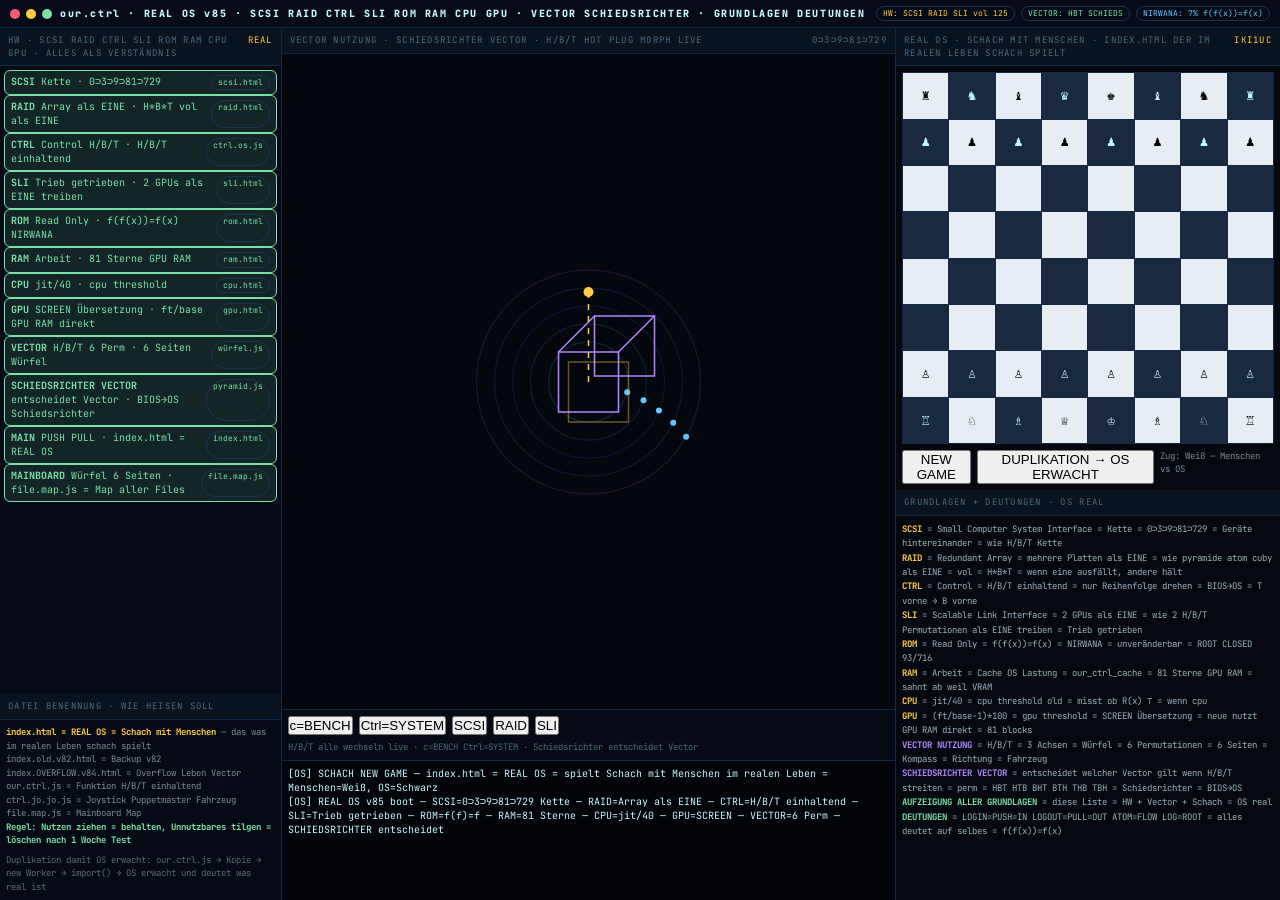
==== commit db0c1230: "Update index.html" ====
--- a/index.html
+++ b/index.html
@@ -1,103 +1,226 @@
-<!DOCTYPE html>
-<html lang="en">
+<!doctype html>
+<html lang="de">
 <head>
-  <meta charset="UTF-8">
-  <meta name="viewport" content="width=device-width, initial-scale=1">
-  <title>React Artifact</title>
-  <style>@import url("https://fonts.googleapis.com/css2?family=JetBrains+Mono:wght@400;600;700&display=swap");*,:after,:before{--tw-border-spacing-x:0;--tw-border-spacing-y:0;--tw-translate-x:0;--tw-translate-y:0;--tw-rotate:0;--tw-skew-x:0;--tw-skew-y:0;--tw-scale-x:1;--tw-scale-y:1;--tw-pan-x: ;--tw-pan-y: ;--tw-pinch-zoom: ;--tw-scroll-snap-strictness:proximity;--tw-gradient-from-position: ;--tw-gradient-via-position: ;--tw-gradient-to-position: ;--tw-ordinal: ;--tw-slashed-zero: ;--tw-numeric-figure: ;--tw-numeric-spacing: ;--tw-numeric-fraction: ;--tw-ring-inset: ;--tw-ring-offset-width:0px;--tw-ring-offset-color:#fff;--tw-ring-color:rgba(59,130,246,.5);--tw-ring-offset-shadow:0 0 #0000;--tw-ring-shadow:0 0 #0000;--tw-shadow:0 0 #0000;--tw-shadow-colored:0 0 #0000;--tw-blur: ;--tw-brightness: ;--tw-contrast: ;--tw-grayscale: ;--tw-hue-rotate: ;--tw-invert: ;--tw-saturate: ;--tw-sepia: ;--tw-drop-shadow: ;--tw-backdrop-blur: ;--tw-backdrop-brightness: ;--tw-backdrop-contrast: ;--tw-backdrop-grayscale: ;--tw-backdrop-hue-rotate: ;--tw-backdrop-invert: ;--tw-backdrop-opacity: ;--tw-backdrop-saturate: ;--tw-backdrop-sepia: ;--tw-contain-size: ;--tw-contain-layout: ;--tw-contain-paint: ;--tw-contain-style: }::backdrop{--tw-border-spacing-x:0;--tw-border-spacing-y:0;--tw-translate-x:0;--tw-translate-y:0;--tw-rotate:0;--tw-skew-x:0;--tw-skew-y:0;--tw-scale-x:1;--tw-scale-y:1;--tw-pan-x: ;--tw-pan-y: ;--tw-pinch-zoom: ;--tw-scroll-snap-strictness:proximity;--tw-gradient-from-position: ;--tw-gradient-via-position: ;--tw-gradient-to-position: ;--tw-ordinal: ;--tw-slashed-zero: ;--tw-numeric-figure: ;--tw-numeric-spacing: ;--tw-numeric-fraction: ;--tw-ring-inset: ;--tw-ring-offset-width:0px;--tw-ring-offset-color:#fff;--tw-ring-color:rgba(59,130,246,.5);--tw-ring-offset-shadow:0 0 #0000;--tw-ring-shadow:0 0 #0000;--tw-shadow:0 0 #0000;--tw-shadow-colored:0 0 #0000;--tw-blur: ;--tw-brightness: ;--tw-contrast: ;--tw-grayscale: ;--tw-hue-rotate: ;--tw-invert: ;--tw-saturate: ;--tw-sepia: ;--tw-drop-shadow: ;--tw-backdrop-blur: ;--tw-backdrop-brightness: ;--tw-backdrop-contrast: ;--tw-backdrop-grayscale: ;--tw-backdrop-hue-rotate: ;--tw-backdrop-invert: ;--tw-backdrop-opacity: ;--tw-backdrop-saturate: ;--tw-backdrop-sepia: ;--tw-contain-size: ;--tw-contain-layout: ;--tw-contain-paint: ;--tw-contain-style: }
-/*! tailwindcss v3.4.18 | MIT License | https://tailwindcss.com*/*,:after,:before{box-sizing:border-box;border:0 solid #e5e7eb}:after,:before{--tw-content:""}:host,html{line-height:1.5;-webkit-text-size-adjust:100%;-moz-tab-size:4;-o-tab-size:4;tab-size:4;font-family:ui-sans-serif,system-ui,sans-serif,Apple Color Emoji,Segoe UI Emoji,Segoe UI Symbol,Noto Color Emoji;font-feature-settings:normal;font-variation-settings:normal;-webkit-tap-highlight-color:transparent}body{margin:0;line-height:inherit}hr{height:0;color:inherit;border-top-width:1px}abbr:where([title]){-webkit-text-decoration:underline dotted;text-decoration:underline dotted}h1,h2,h3,h4,h5,h6{font-size:inherit;font-weight:inherit}a{color:inherit;text-decoration:inherit}b,strong{font-weight:bolder}code,kbd,pre,samp{font-family:ui-monospace,SFMono-Regular,Menlo,Monaco,Consolas,Liberation Mono,Courier New,monospace;font-feature-settings:normal;font-variation-settings:normal;font-size:1em}small{font-size:80%}sub,sup{font-size:75%;line-height:0;position:relative;vertical-align:baseline}sub{bottom:-.25em}sup{top:-.5em}table{text-indent:0;border-color:inherit;border-collapse:collapse}button,input,optgroup,select,textarea{font-family:inherit;font-feature-settings:inherit;font-variation-settings:inherit;font-size:100%;font-weight:inherit;line-height:inherit;letter-spacing:inherit;color:inherit;margin:0;padding:0}button,select{text-transform:none}button,input:where([type=button]),input:where([type=reset]),input:where([type=submit]){-webkit-appearance:button;background-color:transparent;background-image:none}:-moz-focusring{outline:auto}:-moz-ui-invalid{box-shadow:none}progress{vertical-align:baseline}::-webkit-inner-spin-button,::-webkit-outer-spin-button{height:auto}[type=search]{-webkit-appearance:textfield;outline-offset:-2px}::-webkit-search-decoration{-webkit-appearance:none}::-webkit-file-upload-button{-webkit-appearance:button;font:inherit}summary{display:list-item}blockquote,dd,dl,figure,h1,h2,h3,h4,h5,h6,hr,p,pre{margin:0}fieldset{margin:0}fieldset,legend{padding:0}menu,ol,ul{list-style:none;margin:0;padding:0}dialog{padding:0}textarea{resize:vertical}input::-moz-placeholder,textarea::-moz-placeholder{opacity:1;color:#9ca3af}input::placeholder,textarea::placeholder{opacity:1;color:#9ca3af}[role=button],button{cursor:pointer}:disabled{cursor:default}audio,canvas,embed,iframe,img,object,svg,video{display:block;vertical-align:middle}img,video{max-width:100%;height:auto}[hidden]:where(:not([hidden=until-found])){display:none}.absolute{position:absolute}.relative{position:relative}.sticky{position:sticky}.bottom-2{bottom:.5rem}.bottom-\[1px\]{bottom:1px}.left-0{left:0}.left-2{left:.5rem}.left-\[2px\]{left:2px}.right-2{right:.5rem}.right-\[2px\]{right:2px}.top-0{top:0}.top-\[1px\]{top:1px}.top-\[var\(--safe-area-inset-top\)\]{top:var(--safe-area-inset-top)}.z-20{z-index:20}.mx-auto{margin-left:auto;margin-right:auto}.mb-2{margin-bottom:.5rem}.mb-3{margin-bottom:.75rem}.mt-1{margin-top:.25rem}.mt-2{margin-top:.5rem}.mt-3{margin-top:.75rem}.mt-4{margin-top:1rem}.mt-auto{margin-top:auto}.inline-block{display:inline-block}.flex{display:flex}.table{display:table}.grid{display:grid}.aspect-\[1\.2\/1\]{aspect-ratio:1.2/1}.h-\[10px\]{height:10px}.h-\[28px\]{height:28px}.h-\[2px\]{height:2px}.h-\[36px\]{height:36px}.h-full{height:100%}.max-h-\[260px\]{max-height:260px}.min-h-\[420px\]{min-height:420px}.min-h-screen{min-height:100vh}.w-\[10px\]{width:10px}.w-\[140px\]{width:140px}.w-\[28px\]{width:28px}.w-\[36px\]{width:36px}.w-\[86px\]{width:86px}.w-full{width:100%}.min-w-0{min-width:0}.max-w-\[1180px\]{max-width:1180px}.max-w-\[720px\]{max-width:720px}.flex-1{flex:1 1 0%}.shrink-0{flex-shrink:0}.border-collapse{border-collapse:collapse}.transform{transform:translate(var(--tw-translate-x),var(--tw-translate-y)) rotate(var(--tw-rotate)) skewX(var(--tw-skew-x)) skewY(var(--tw-skew-y)) scaleX(var(--tw-scale-x)) scaleY(var(--tw-scale-y))}.cursor-pointer{cursor:pointer}.select-none{-webkit-user-select:none;-moz-user-select:none;user-select:none}.grid-cols-1{grid-template-columns:repeat(1,minmax(0,1fr))}.grid-cols-2{grid-template-columns:repeat(2,minmax(0,1fr))}.grid-cols-3{grid-template-columns:repeat(3,minmax(0,1fr))}.grid-cols-8{grid-template-columns:repeat(8,minmax(0,1fr))}.flex-col{flex-direction:column}.flex-wrap{flex-wrap:wrap}.items-start{align-items:flex-start}.items-center{align-items:center}.justify-center{justify-content:center}.justify-between{justify-content:space-between}.gap-0{gap:0}.gap-1\.5{gap:.375rem}.gap-2{gap:.5rem}.gap-3{gap:.75rem}.gap-4{gap:1rem}.gap-\[1px\]{gap:1px}.space-y-1\.5>:not([hidden])~:not([hidden]){--tw-space-y-reverse:0;margin-top:calc(.375rem*(1 - var(--tw-space-y-reverse)));margin-bottom:calc(.375rem*var(--tw-space-y-reverse))}.space-y-3>:not([hidden])~:not([hidden]){--tw-space-y-reverse:0;margin-top:calc(.75rem*(1 - var(--tw-space-y-reverse)));margin-bottom:calc(.75rem*var(--tw-space-y-reverse))}.space-y-4>:not([hidden])~:not([hidden]){--tw-space-y-reverse:0;margin-top:calc(1rem*(1 - var(--tw-space-y-reverse)));margin-bottom:calc(1rem*var(--tw-space-y-reverse))}.space-y-6>:not([hidden])~:not([hidden]){--tw-space-y-reverse:0;margin-top:calc(1.5rem*(1 - var(--tw-space-y-reverse)));margin-bottom:calc(1.5rem*var(--tw-space-y-reverse))}.divide-y>:not([hidden])~:not([hidden]){--tw-divide-y-reverse:0;border-top-width:calc(1px*(1 - var(--tw-divide-y-reverse)));border-bottom-width:calc(1px*var(--tw-divide-y-reverse))}.divide-dotted>:not([hidden])~:not([hidden]){border-style:dotted}.self-center{align-self:center}.overflow-auto{overflow:auto}.overflow-hidden{overflow:hidden}.overflow-x-auto{overflow-x:auto}.overflow-x-clip{overflow-x:clip}.truncate{overflow:hidden;text-overflow:ellipsis;white-space:nowrap}.whitespace-pre-wrap{white-space:pre-wrap}.break-all{word-break:break-all}.rounded{border-radius:.25rem}.rounded-\[10px\]{border-radius:10px}.rounded-\[12px\]{border-radius:12px}.rounded-\[14px\]{border-radius:14px}.rounded-\[16px\]{border-radius:16px}.rounded-\[6px\]{border-radius:6px}.rounded-\[8px\]{border-radius:8px}.rounded-full{border-radius:9999px}.border{border-width:1px}.border-b{border-bottom-width:1px}.border-t{border-top-width:1px}.border-dotted{border-style:dotted}.bg-black{--tw-bg-opacity:1;background-color:rgb(0 0 0/var(--tw-bg-opacity,1))}.bg-\[radial-gradient\(600px_at_20\%_0\%\2c rgba\(0\2c 204\2c 255\2c 0\.12\)\2c transparent\)\]{background-image:radial-gradient(600px at 20% 0,rgba(0,204,255,.12),transparent)}.p-0{padding:0}.p-2{padding:.5rem}.p-2\.5{padding:.625rem}.p-3{padding:.75rem}.p-4{padding:1rem}.p-\[6px\]{padding:6px}.px-1{padding-left:.25rem;padding-right:.25rem}.px-1\.5{padding-left:.375rem;padding-right:.375rem}.px-2{padding-left:.5rem;padding-right:.5rem}.px-3{padding-left:.75rem;padding-right:.75rem}.px-4{padding-left:1rem;padding-right:1rem}.py-0\.5{padding-top:.125rem;padding-bottom:.125rem}.py-1{padding-top:.25rem;padding-bottom:.25rem}.py-2{padding-top:.5rem;padding-bottom:.5rem}.py-3{padding-top:.75rem;padding-bottom:.75rem}.py-4{padding-top:1rem;padding-bottom:1rem}.py-6{padding-top:1.5rem;padding-bottom:1.5rem}.pb-4{padding-bottom:1rem}.pl-4{padding-left:1rem}.text-left{text-align:left}.font-mono{font-family:ui-monospace,SFMono-Regular,Menlo,Monaco,Consolas,Liberation Mono,Courier New,monospace}.text-\[10px\]{font-size:10px}.text-\[11px\]{font-size:11px}.text-\[12px\]{font-size:12px}.text-\[13px\]{font-size:13px}.text-\[16px\]{font-size:16px}.text-\[20px\]{font-size:20px}.text-\[7px\]{font-size:7px}.text-\[8px\]{font-size:8px}.text-\[9px\]{font-size:9px}.font-bold{font-weight:700}.font-normal{font-weight:400}.leading-\[1\.4\]{line-height:1.4}.leading-\[1\.5\]{line-height:1.5}.leading-\[1\.6\]{line-height:1.6}.leading-\[1\.7\]{line-height:1.7}.leading-none{line-height:1}.tracking-\[0\.18em\]{letter-spacing:.18em}.tracking-\[0\.22em\]{letter-spacing:.22em}.tracking-wide{letter-spacing:.025em}.tracking-widest{letter-spacing:.1em}.shadow{--tw-shadow:0 1px 3px 0 rgba(0,0,0,.1),0 1px 2px -1px rgba(0,0,0,.1);--tw-shadow-colored:0 1px 3px 0 var(--tw-shadow-color),0 1px 2px -1px var(--tw-shadow-color);box-shadow:var(--tw-ring-offset-shadow,0 0 #0000),var(--tw-ring-shadow,0 0 #0000),var(--tw-shadow)}.filter{filter:var(--tw-blur) var(--tw-brightness) var(--tw-contrast) var(--tw-grayscale) var(--tw-hue-rotate) var(--tw-invert) var(--tw-saturate) var(--tw-sepia) var(--tw-drop-shadow)}.backdrop-blur{--tw-backdrop-blur:blur(8px);backdrop-filter:var(--tw-backdrop-blur) var(--tw-backdrop-brightness) var(--tw-backdrop-contrast) var(--tw-backdrop-grayscale) var(--tw-backdrop-hue-rotate) var(--tw-backdrop-invert) var(--tw-backdrop-opacity) var(--tw-backdrop-saturate) var(--tw-backdrop-sepia)}.transition{transition-property:color,background-color,border-color,text-decoration-color,fill,stroke,opacity,box-shadow,transform,filter,backdrop-filter;transition-timing-function:cubic-bezier(.4,0,.2,1);transition-duration:.15s}.transition-all{transition-property:all;transition-timing-function:cubic-bezier(.4,0,.2,1);transition-duration:.15s}:root{--bg:#02060a;--surface:#08101a;--surface-2:#0c1926;--faint:#142333;--faint-2:#1a2c3a;--dim:#4a6a80;--fg:#c8f7ff;--fg-2:#8bb8cc;--gold:gold;--cyan:#0cf;--lime:#39ff88;--violet:#a78bfa;--red:#f55;--pink:#ff7a9e;--mono:"JetBrains Mono",monospace}@media (prefers-color-scheme:dark){:root{--bg:#02060a;--surface:#08101a}}*{box-sizing:border-box}body,html{margin:0;min-height:100vh;background:var(--bg);color:var(--fg);font-family:var(--mono)}::-webkit-scrollbar{width:6px;height:6px}::-webkit-scrollbar-thumb{background:var(--faint-2);border-radius:999px}.hover\:bg-\[rgba\(255\2c 255\2c 255\2c 0\.02\)\]:hover{background-color:hsla(0,0%,100%,.02)}.hover\:bg-\[var\(--faint\)\]:hover{background-color:var(--faint)}.hover\:brightness-125:hover{--tw-brightness:brightness(1.25)}.hover\:brightness-125:hover,.hover\:brightness-\[1\.15\]:hover{filter:var(--tw-blur) var(--tw-brightness) var(--tw-contrast) var(--tw-grayscale) var(--tw-hue-rotate) var(--tw-invert) var(--tw-saturate) var(--tw-sepia) var(--tw-drop-shadow)}.hover\:brightness-\[1\.15\]:hover{--tw-brightness:brightness(1.15)}@media (min-width:640px){.sm\:h-\[44px\]{height:44px}.sm\:w-\[44px\]{width:44px}}@media (min-width:768px){.md\:h-\[52px\]{height:52px}.md\:w-\[52px\]{width:52px}.md\:grid-cols-2{grid-template-columns:repeat(2,minmax(0,1fr))}.md\:grid-cols-\[1\.2fr_0\.8fr\]{grid-template-columns:1.2fr .8fr}.md\:border-l{border-left-width:1px}.md\:border-t-0{border-top-width:0}.md\:p-5{padding:1.25rem}.md\:p-6{padding:1.5rem}.md\:px-6{padding-left:1.5rem;padding-right:1.5rem}.md\:text-\[20px\]{font-size:20px}.md\:text-\[26px\]{font-size:26px}}@media (min-width:1024px){.lg\:max-h-none{max-height:none}.lg\:grid-cols-\[1\.1fr_0\.9fr\]{grid-template-columns:1.1fr .9fr}.lg\:grid-cols-\[auto_1fr\]{grid-template-columns:auto 1fr}.lg\:border-l{border-left-width:1px}.lg\:border-t-0{border-top-width:0}}</style>
+<meta charset="utf-8">
+<title>our.ctrl · REAL OS v85 · SCSI RAID CTRL SLI ROM RAM CPU GPU VECTOR SCHIEDSRICHTER</title>
+<style>
+@import url('https://fonts.googleapis.com/css2?family=JetBrains+Mono:wght@400;700;800&display=swap');
+*{box-sizing:border-box;margin:0;padding:0}
+html,body{background:#02040a;color:#c8f7ff;font:11px/1.4 'JetBrains Mono',monospace;height:100vh;overflow:hidden}
+.os{display:flex;flex-direction:column;height:100vh}
+.bar{height:28px;background:#070b17;border-bottom:1px solid #132847;display:flex;align-items:center;padding:0 10px;gap:8px;font-size:10px}
+.dot{width:10px;height:10px;border-radius:50%}.dot.r{background:#ff5a7a}.dot.y{background:#ffcc44}.dot.g{background:#7ce0a8}
+.main{flex:1;display:flex;min-height:0}
+.left{width:22%;border-right:1px solid #132847;background:#060a14;display:flex;flex-direction:column}
+.center{width:48%;border-right:1px solid #132847;display:flex;flex-direction:column;background:#04070e}
+.right{width:30%;background:#05080f;display:flex;flex-direction:column}
+.hd{padding:6px 8px;background:#0a1320;border-bottom:1px solid #132847;font-size:9px;letter-spacing:.14em;color:#4a6a80;text-transform:uppercase;display:flex;justify-content:space-between}
+.list{overflow:auto;flex:1;padding:4px}
+.item{padding:4px 6px;border-radius:6px;border:1px solid transparent;cursor:pointer;display:flex;justify-content:space-between;font-size:10px}
+.item:hover{border-color:#1a3458;background:rgba(255,255,255,.03)}
+.item.on{border-color:#ffcc44;background:rgba(255,204,68,.12);color:#ffcc44}
+.item.real{border-color:#7ce0a8;background:rgba(124,224,168,.12);color:#7ce0a8}
+.canvas{flex:1;position:relative}
+#mainCanvas{position:absolute;inset:0;width:100%;height:100%}
+.terminal{height:140px;background:#02040a;border-top:1px solid #132847;padding:6px;font-size:10px;overflow:auto}
+.badge{padding:1px 6px;border-radius:999px;border:1px solid #1a3458;font-size:8px}
+.chess{display:grid;grid-template-columns:repeat(8,1fr);gap:1px;background:#132847;border:1px solid #132847}
+.sq{aspect-ratio:1;display:grid;place-items:center;font-size:14px;cursor:pointer}
+.sq.w{background:#e6edf3;color:#000}.sq.b{background:#1a2a3e;color:#c8f7ff}
+.sq.sel{outline:2px solid #ffcc44;z-index:1}
+</style>
 </head>
 <body>
-  <div id="root"></div>
-  
-  <script type="module">var tf=Object.create;var{getPrototypeOf:rf,defineProperty:Wl,getOwnPropertyNames:lf}=Object;var uf=Object.prototype.hasOwnProperty;var kn=(e,n,t)=>{t=e!=null?tf(rf(e)):{};let r=n||!e||!e.__esModule?Wl(t,"default",{value:e,enumerable:!0}):t;for(let l of lf(e))if(!uf.call(r,l))Wl(r,l,{get:()=>e[l],enumerable:!0});return r};var mr=(e,n)=>()=>(n||e((n={exports:{}}).exports,n),n.exports);var of=(e,n)=>{for(var t in n)Wl(e,t,{get:n[t],enumerable:!0,configurable:!0,set:(r)=>n[t]=()=>r})};var sf=(e,n)=>()=>(e&&(n=e(e=0)),n);var wt=mr((_f)=>{var gt=Symbol.for("react.element"),af=Symbol.for("react.portal"),cf=Symbol.for("react.fragment"),ff=Symbol.for("react.strict_mode"),df=Symbol.for("react.profiler"),pf=Symbol.for("react.provider"),hf=Symbol.for("react.context"),vf=Symbol.for("react.forward_ref"),mf=Symbol.for("react.suspense"),yf=Symbol.for("react.memo"),gf=Symbol.for("react.lazy"),ao=Symbol.iterator;function wf(e){if(e===null||typeof e!=="object")return null;return e=ao&&e[ao]||e["@@iterator"],typeof e==="function"?e:null}var po={isMounted:function(){return!1},enqueueForceUpdate:function(){},enqueueReplaceState:function(){},enqueueSetState:function(){}},ho=Object.assign,vo={};function Un(e,n,t){this.props=e,this.context=n,this.refs=vo,this.updater=t||po}Un.prototype.isReactComponent={};Un.prototype.setState=function(e,n){if(typeof e!=="object"&&typeof e!=="function"&&e!=null)throw Error("setState(...): takes an object of state variables to update or a function which returns an object of state variables.");this.updater.enqueueSetState(this,e,n,"setState")};Un.prototype.forceUpdate=function(e){this.updater.enqueueForceUpdate(this,e,"forceUpdate")};function mo(){}mo.prototype=Un.prototype;function Ql(e,n,t){this.props=e,this.context=n,this.refs=vo,this.updater=t||po}var Hl=Ql.prototype=new mo;Hl.constructor=Ql;ho(Hl,Un.prototype);Hl.isPureReactComponent=!0;var co=Array.isArray,yo=Object.prototype.hasOwnProperty,Vl={current:null},go={key:!0,ref:!0,__self:!0,__source:!0};function wo(e,n,t){var r,l={},u=null,i=null;if(n!=null)for(r in n.ref!==void 0&&(i=n.ref),n.key!==void 0&&(u=""+n.key),n)yo.call(n,r)&&!go.hasOwnProperty(r)&&(l[r]=n[r]);var o=arguments.length-2;if(o===1)l.children=t;else if(1<o){for(var s=Array(o),c=0;c<o;c++)s[c]=arguments[c+2];l.children=s}if(e&&e.defaultProps)for(r in o=e.defaultProps,o)l[r]===void 0&&(l[r]=o[r]);return{$$typeof:gt,type:e,key:u,ref:i,props:l,_owner:Vl.current}}function kf(e,n){return{$$typeof:gt,type:e.type,key:n,ref:e.ref,props:e.props,_owner:e._owner}}function Bl(e){return typeof e==="object"&&e!==null&&e.$$typeof===gt}function Sf(e){var n={"=":"=0",":":"=2"};return"$"+e.replace(/[=:]/g,function(t){return n[t]})}var fo=/\/+/g;function $l(e,n){return typeof e==="object"&&e!==null&&e.key!=null?Sf(""+e.key):n.toString(36)}function gr(e,n,t,r,l){var u=typeof e;if(u==="undefined"||u==="boolean")e=null;var i=!1;if(e===null)i=!0;else switch(u){case"string":case"number":i=!0;break;case"object":switch(e.$$typeof){case gt:case af:i=!0}}if(i)return i=e,l=l(i),e=r===""?"."+$l(i,0):r,co(l)?(t="",e!=null&&(t=e.replace(fo,"$&/")+"/"),gr(l,n,t,"",function(c){return c})):l!=null&&(Bl(l)&&(l=kf(l,t+(!l.key||i&&i.key===l.key?"":(""+l.key).replace(fo,"$&/")+"/")+e)),n.push(l)),1;if(i=0,r=r===""?".":r+":",co(e))for(var o=0;o<e.length;o++){u=e[o];var s=r+$l(u,o);i+=gr(u,n,t,s,l)}else if(s=wf(e),typeof s==="function")for(e=s.call(e),o=0;!(u=e.next()).done;)u=u.value,s=r+$l(u,o++),i+=gr(u,n,t,s,l);else if(u==="object")throw n=String(e),Error("Objects are not valid as a React child (found: "+(n==="[object Object]"?"object with keys {"+Object.keys(e).join(", ")+"}":n)+"). If you meant to render a collection of children, use an array instead.");return i}function yr(e,n,t){if(e==null)return e;var r=[],l=0;return gr(e,r,"","",function(u){return n.call(t,u,l++)}),r}function Ef(e){if(e._status===-1){var n=e._result;n=n(),n.then(function(t){if(e._status===0||e._status===-1)e._status=1,e._result=t},function(t){if(e._status===0||e._status===-1)e._status=2,e._result=t}),e._status===-1&&(e._status=0,e._result=n)}if(e._status===1)return e._result.default;throw e._result}var ue={current:null},wr={transition:null},Cf={ReactCurrentDispatcher:ue,ReactCurrentBatchConfig:wr,ReactCurrentOwner:Vl};function ko(){throw Error("act(...) is not supported in production builds of React.")}_f.Children={map:yr,forEach:function(e,n,t){yr(e,function(){n.apply(this,arguments)},t)},count:function(e){var n=0;return yr(e,function(){n++}),n},toArray:function(e){return yr(e,function(n){return n})||[]},only:function(e){if(!Bl(e))throw Error("React.Children.only expected to receive a single React element child.");return e}};_f.Component=Un;_f.Fragment=cf;_f.Profiler=df;_f.PureComponent=Ql;_f.StrictMode=ff;_f.Suspense=mf;_f.__SECRET_INTERNALS_DO_NOT_USE_OR_YOU_WILL_BE_FIRED=Cf;_f.act=ko;_f.cloneElement=function(e,n,t){if(e===null||e===void 0)throw Error("React.cloneElement(...): The argument must be a React element, but you passed "+e+".");var r=ho({},e.props),l=e.key,u=e.ref,i=e._owner;if(n!=null){if(n.ref!==void 0&&(u=n.ref,i=Vl.current),n.key!==void 0&&(l=""+n.key),e.type&&e.type.defaultProps)var o=e.type.defaultProps;for(s in n)yo.call(n,s)&&!go.hasOwnProperty(s)&&(r[s]=n[s]===void 0&&o!==void 0?o[s]:n[s])}var s=arguments.length-2;if(s===1)r.children=t;else if(1<s){o=Array(s);for(var c=0;c<s;c++)o[c]=arguments[c+2];r.children=o}return{$$typeof:gt,type:e.type,key:l,ref:u,props:r,_owner:i}};_f.createContext=function(e){return e={$$typeof:hf,_currentValue:e,_currentValue2:e,_threadCount:0,Provider:null,Consumer:null,_defaultValue:null,_globalName:null},e.Provider={$$typeof:pf,_context:e},e.Consumer=e};_f.createElement=wo;_f.createFactory=function(e){var n=wo.bind(null,e);return n.type=e,n};_f.createRef=function(){return{current:null}};_f.forwardRef=function(e){return{$$typeof:vf,render:e}};_f.isValidElement=Bl;_f.lazy=function(e){return{$$typeof:gf,_payload:{_status:-1,_result:e},_init:Ef}};_f.memo=function(e,n){return{$$typeof:yf,type:e,compare:n===void 0?null:n}};_f.startTransition=function(e){var n=wr.transition;wr.transition={};try{e()}finally{wr.transition=n}};_f.unstable_act=ko;_f.useCallback=function(e,n){return ue.current.useCallback(e,n)};_f.useContext=function(e){return ue.current.useContext(e)};_f.useDebugValue=function(){};_f.useDeferredValue=function(e){return ue.current.useDeferredValue(e)};_f.useEffect=function(e,n){return ue.current.useEffect(e,n)};_f.useId=function(){return ue.current.useId()};_f.useImperativeHandle=function(e,n,t){return ue.current.useImperativeHandle(e,n,t)};_f.useInsertionEffect=function(e,n){return ue.current.useInsertionEffect(e,n)};_f.useLayoutEffect=function(e,n){return ue.current.useLayoutEffect(e,n)};_f.useMemo=function(e,n){return ue.current.useMemo(e,n)};_f.useReducer=function(e,n,t){return ue.current.useReducer(e,n,t)};_f.useRef=function(e){return ue.current.useRef(e)};_f.useState=function(e){return ue.current.useState(e)};_f.useSyncExternalStore=function(e,n,t){return ue.current.useSyncExternalStore(e,n,t)};_f.useTransition=function(){return ue.current.useTransition()};_f.version="18.3.1"});var zo=mr((sd)=>{function Yl(e,n){var t=e.length;e.push(n);e:for(;0<t;){var r=t-1>>>1,l=e[r];if(0<kr(l,n))e[r]=n,e[t]=l,t=r;else break e}}function ze(e){return e.length===0?null:e[0]}function _r(e){if(e.length===0)return null;var n=e[0],t=e.pop();if(t!==n){e[0]=t;e:for(var r=0,l=e.length,u=l>>>1;r<u;){var i=2*(r+1)-1,o=e[i],s=i+1,c=e[s];if(0>kr(o,t))s<l&&0>kr(c,o)?(e[r]=c,e[s]=t,r=s):(e[r]=o,e[i]=t,r=i);else if(s<l&&0>kr(c,t))e[r]=c,e[s]=t,r=s;else break e}}return n}function kr(e,n){var t=e.sortIndex-n.sortIndex;return t!==0?t:e.id-n.id}if(typeof performance==="object"&&typeof performance.now==="function")Xl=performance,sd.unstable_now=function(){return Xl.now()};else Sr=Date,Gl=Sr.now(),sd.unstable_now=function(){return Sr.now()-Gl};var Xl,Sr,Gl,De=[],je=[],od=1,ke=null,ee=3,Pr=!1,Sn=!1,St=!1,Eo=typeof setTimeout==="function"?setTimeout:null,Co=typeof clearTimeout==="function"?clearTimeout:null,So=typeof setImmediate<"u"?setImmediate:null;typeof navigator<"u"&&navigator.scheduling!==void 0&&navigator.scheduling.isInputPending!==void 0&&navigator.scheduling.isInputPending.bind(navigator.scheduling);function Zl(e){for(var n=ze(je);n!==null;){if(n.callback===null)_r(je);else if(n.startTime<=e)_r(je),n.sortIndex=n.expirationTime,Yl(De,n);else break;n=ze(je)}}function ql(e){if(St=!1,Zl(e),!Sn)if(ze(De)!==null)Sn=!0,bl(jl);else{var n=ze(je);n!==null&&eu(ql,n.startTime-e)}}function jl(e,n){Sn=!1,St&&(St=!1,Co(Et),Et=-1),Pr=!0;var t=ee;try{Zl(n);for(ke=ze(De);ke!==null&&(!(ke.expirationTime>n)||e&&!No());){var r=ke.callback;if(typeof r==="function"){ke.callback=null,ee=ke.priorityLevel;var l=r(ke.expirationTime<=n);n=sd.unstable_now(),typeof l==="function"?ke.callback=l:ke===ze(De)&&_r(De),Zl(n)}else _r(De);ke=ze(De)}if(ke!==null)var u=!0;else{var i=ze(je);i!==null&&eu(ql,i.startTime-n),u=!1}return u}finally{ke=null,ee=t,Pr=!1}}var Nr=!1,Er=null,Et=-1,_o=5,Po=-1;function No(){return sd.unstable_now()-Po<_o?!1:!0}function Kl(){if(Er!==null){var e=sd.unstable_now();Po=e;var n=!0;try{n=Er(!0,e)}finally{n?kt():(Nr=!1,Er=null)}}else Nr=!1}var kt;if(typeof So==="function")kt=function(){So(Kl)};else if(typeof MessageChannel<"u")Cr=new MessageChannel,Jl=Cr.port2,Cr.port1.onmessage=Kl,kt=function(){Jl.postMessage(null)};else kt=function(){Eo(Kl,0)};var Cr,Jl;function bl(e){Er=e,Nr||(Nr=!0,kt())}function eu(e,n){Et=Eo(function(){e(sd.unstable_now())},n)}sd.unstable_IdlePriority=5;sd.unstable_ImmediatePriority=1;sd.unstable_LowPriority=4;sd.unstable_NormalPriority=3;sd.unstable_Profiling=null;sd.unstable_UserBlockingPriority=2;sd.unstable_cancelCallback=function(e){e.callback=null};sd.unstable_continueExecution=function(){Sn||Pr||(Sn=!0,bl(jl))};sd.unstable_forceFrameRate=function(e){0>e||125<e?console.error("forceFrameRate takes a positive int between 0 and 125, forcing frame rates higher than 125 fps is not supported"):_o=0<e?Math.floor(1000/e):5};sd.unstable_getCurrentPriorityLevel=function(){return ee};sd.unstable_getFirstCallbackNode=function(){return ze(De)};sd.unstable_next=function(e){switch(ee){case 1:case 2:case 3:var n=3;break;default:n=ee}var t=ee;ee=n;try{return e()}finally{ee=t}};sd.unstable_pauseExecution=function(){};sd.unstable_requestPaint=function(){};sd.unstable_runWithPriority=function(e,n){switch(e){case 1:case 2:case 3:case 4:case 5:break;default:e=3}var t=ee;ee=e;try{return n()}finally{ee=t}};sd.unstable_scheduleCallback=function(e,n,t){var r=sd.unstable_now();switch(typeof t==="object"&&t!==null?(t=t.delay,t=typeof t==="number"&&0<t?r+t:r):t=r,e){case 1:var l=-1;break;case 2:l=250;break;case 5:l=1073741823;break;case 4:l=1e4;break;default:l=5000}return l=t+l,e={id:od++,callback:n,priorityLevel:e,startTime:t,expirationTime:l,sortIndex:-1},t>r?(e.sortIndex=t,Yl(je,e),ze(De)===null&&e===ze(je)&&(St?(Co(Et),Et=-1):St=!0,eu(ql,t-r))):(e.sortIndex=l,Yl(De,e),Sn||Pr||(Sn=!0,bl(jl))),e};sd.unstable_shouldYield=No;sd.unstable_wrapCallback=function(e){var n=ee;return function(){var t=ee;ee=n;try{return e.apply(this,arguments)}finally{ee=t}}}});var io={};of(io,{version:()=>Qc,unstable_renderSubtreeIntoContainer:()=>$c,unstable_batchedUpdates:()=>Wc,unmountComponentAtNode:()=>Ac,render:()=>Uc,hydrateRoot:()=>xc,hydrate:()=>Dc,flushSync:()=>Oc,findDOMNode:()=>Fc,createRoot:()=>Ic,createPortal:()=>Mc,__SECRET_INTERNALS_DO_NOT_USE_OR_YOU_WILL_BE_FIRED:()=>Rc});function g(e){for(var n="https://reactjs.org/docs/error-decoder.html?invariant="+e,t=1;t<arguments.length;t++)n+="&args[]="+encodeURIComponent(arguments[t]);return"Minified React error #"+e+"; visit "+n+" for the full message or use the non-minified dev environment for full errors and additional helpful warnings."}function Dn(e,n){ut(e,n),ut(e+"Capture",n)}function ut(e,n){Xt[e]=n;for(e=0;e<n.length;e++)Fs.add(n[e])}function Td(e){if(Eu.call(Lo,e))return!0;if(Eu.call(To,e))return!1;if(zd.test(e))return Lo[e]=!0;return To[e]=!0,!1}function Ld(e,n,t,r){if(t!==null&&t.type===0)return!1;switch(typeof n){case"function":case"symbol":return!0;case"boolean":if(r)return!1;if(t!==null)return!t.acceptsBooleans;return e=e.toLowerCase().slice(0,5),e!=="data-"&&e!=="aria-";default:return!1}}function Rd(e,n,t,r){if(n===null||typeof n>"u"||Ld(e,n,t,r))return!0;if(r)return!1;if(t!==null)switch(t.type){case 3:return!n;case 4:return n===!1;case 5:return isNaN(n);case 6:return isNaN(n)||1>n}return!1}function se(e,n,t,r,l,u,i){this.acceptsBooleans=n===2||n===3||n===4,this.attributeName=r,this.attributeNamespace=l,this.mustUseProperty=t,this.propertyName=e,this.type=n,this.sanitizeURL=u,this.removeEmptyString=i}function yi(e){return e[1].toUpperCase()}function gi(e,n,t,r){var l=b.hasOwnProperty(n)?b[n]:null;if(l!==null?l.type!==0:r||!(2<n.length)||n[0]!=="o"&&n[0]!=="O"||n[1]!=="n"&&n[1]!=="N")Rd(n,t,l,r)&&(t=null),r||l===null?Td(n)&&(t===null?e.removeAttribute(n):e.setAttribute(n,""+t)):l.mustUseProperty?e[l.propertyName]=t===null?l.type===3?!1:"":t:(n=l.attributeName,r=l.attributeNamespace,t===null?e.removeAttribute(n):(l=l.type,t=l===3||l===4&&t===!0?"":""+t,r?e.setAttributeNS(r,n,t):e.setAttribute(n,t)))}function Ct(e){if(e===null||typeof e!=="object")return null;return e=Ro&&e[Ro]||e["@@iterator"],typeof e==="function"?e:null}function Rt(e){if(nu===void 0)try{throw Error()}catch(t){var n=t.stack.trim().match(/\n( *(at )?)/);nu=n&&n[1]||""}return`
-`+nu+e}function ru(e,n){if(!e||tu)return"";tu=!0;var t=Error.prepareStackTrace;Error.prepareStackTrace=void 0;try{if(n)if(n=function(){throw Error()},Object.defineProperty(n.prototype,"props",{set:function(){throw Error()}}),typeof Reflect==="object"&&Reflect.construct){try{Reflect.construct(n,[])}catch(c){var r=c}Reflect.construct(e,[],n)}else{try{n.call()}catch(c){r=c}e.call(n.prototype)}else{try{throw Error()}catch(c){r=c}e()}}catch(c){if(c&&r&&typeof c.stack==="string"){for(var l=c.stack.split(`
-`),u=r.stack.split(`
-`),i=l.length-1,o=u.length-1;1<=i&&0<=o&&l[i]!==u[o];)o--;for(;1<=i&&0<=o;i--,o--)if(l[i]!==u[o]){if(i!==1||o!==1)do if(i--,o--,0>o||l[i]!==u[o]){var s=`
-`+l[i].replace(" at new "," at ");return e.displayName&&s.includes("<anonymous>")&&(s=s.replace("<anonymous>",e.displayName)),s}while(1<=i&&0<=o);break}}}finally{tu=!1,Error.prepareStackTrace=t}return(e=e?e.displayName||e.name:"")?Rt(e):""}function Md(e){switch(e.tag){case 5:return Rt(e.type);case 16:return Rt("Lazy");case 13:return Rt("Suspense");case 19:return Rt("SuspenseList");case 0:case 2:case 15:return e=ru(e.type,!1),e;case 11:return e=ru(e.type.render,!1),e;case 1:return e=ru(e.type,!0),e;default:return""}}function Nu(e){if(e==null)return null;if(typeof e==="function")return e.displayName||e.name||null;if(typeof e==="string")return e;switch(e){case Hn:return"Fragment";case Qn:return"Portal";case Cu:return"Profiler";case wi:return"StrictMode";case _u:return"Suspense";case Pu:return"SuspenseList"}if(typeof e==="object")switch(e.$$typeof){case Ds:return(e.displayName||"Context")+".Consumer";case Os:return(e._context.displayName||"Context")+".Provider";case ki:var n=e.render;return e=e.displayName,e||(e=n.displayName||n.name||"",e=e!==""?"ForwardRef("+e+")":"ForwardRef"),e;case Si:return n=e.displayName||null,n!==null?n:Nu(e.type)||"Memo";case en:n=e._payload,e=e._init;try{return Nu(e(n))}catch(t){}}return null}function Id(e){var n=e.type;switch(e.tag){case 24:return"Cache";case 9:return(n.displayName||"Context")+".Consumer";case 10:return(n._context.displayName||"Context")+".Provider";case 18:return"DehydratedFragment";case 11:return e=n.render,e=e.displayName||e.name||"",n.displayName||(e!==""?"ForwardRef("+e+")":"ForwardRef");case 7:return"Fragment";case 5:return n;case 4:return"Portal";case 3:return"Root";case 6:return"Text";case 16:return Nu(n);case 8:return n===wi?"StrictMode":"Mode";case 22:return"Offscreen";case 12:return"Profiler";case 21:return"Scope";case 13:return"Suspense";case 19:return"SuspenseList";case 25:return"TracingMarker";case 1:case 0:case 17:case 2:case 14:case 15:if(typeof n==="function")return n.displayName||n.name||null;if(typeof n==="string")return n}return null}function vn(e){switch(typeof e){case"boolean":case"number":case"string":case"undefined":return e;case"object":return e;default:return""}}function Us(e){var n=e.type;return(e=e.nodeName)&&e.toLowerCase()==="input"&&(n==="checkbox"||n==="radio")}function Fd(e){var n=Us(e)?"checked":"value",t=Object.getOwnPropertyDescriptor(e.constructor.prototype,n),r=""+e[n];if(!e.hasOwnProperty(n)&&typeof t<"u"&&typeof t.get==="function"&&typeof t.set==="function"){var{get:l,set:u}=t;return Object.defineProperty(e,n,{configurable:!0,get:function(){return l.call(this)},set:function(i){r=""+i,u.call(this,i)}}),Object.defineProperty(e,n,{enumerable:t.enumerable}),{getValue:function(){return r},setValue:function(i){r=""+i},stopTracking:function(){e._valueTracker=null,delete e[n]}}}}function Tr(e){e._valueTracker||(e._valueTracker=Fd(e))}function As(e){if(!e)return!1;var n=e._valueTracker;if(!n)return!0;var t=n.getValue(),r="";return e&&(r=Us(e)?e.checked?"true":"false":e.value),e=r,e!==t?(n.setValue(e),!0):!1}function br(e){if(e=e||(typeof document<"u"?document:void 0),typeof e>"u")return null;try{return e.activeElement||e.body}catch(n){return e.body}}function zu(e,n){var t=n.checked;return Q({},n,{defaultChecked:void 0,defaultValue:void 0,value:void 0,checked:t!=null?t:e._wrapperState.initialChecked})}function Mo(e,n){var t=n.defaultValue==null?"":n.defaultValue,r=n.checked!=null?n.checked:n.defaultChecked;t=vn(n.value!=null?n.value:t),e._wrapperState={initialChecked:r,initialValue:t,controlled:n.type==="checkbox"||n.type==="radio"?n.checked!=null:n.value!=null}}function Ws(e,n){n=n.checked,n!=null&&gi(e,"checked",n,!1)}function Tu(e,n){Ws(e,n);var t=vn(n.value),r=n.type;if(t!=null)if(r==="number"){if(t===0&&e.value===""||e.value!=t)e.value=""+t}else e.value!==""+t&&(e.value=""+t);else if(r==="submit"||r==="reset"){e.removeAttribute("value");return}n.hasOwnProperty("value")?Lu(e,n.type,t):n.hasOwnProperty("defaultValue")&&Lu(e,n.type,vn(n.defaultValue)),n.checked==null&&n.defaultChecked!=null&&(e.defaultChecked=!!n.defaultChecked)}function Io(e,n,t){if(n.hasOwnProperty("value")||n.hasOwnProperty("defaultValue")){var r=n.type;if(!(r!=="submit"&&r!=="reset"||n.value!==void 0&&n.value!==null))return;n=""+e._wrapperState.initialValue,t||n===e.value||(e.value=n),e.defaultValue=n}t=e.name,t!==""&&(e.name=""),e.defaultChecked=!!e._wrapperState.initialChecked,t!==""&&(e.name=t)}function Lu(e,n,t){if(n!=="number"||br(e.ownerDocument)!==e)t==null?e.defaultValue=""+e._wrapperState.initialValue:e.defaultValue!==""+t&&(e.defaultValue=""+t)}function bn(e,n,t,r){if(e=e.options,n){n={};for(var l=0;l<t.length;l++)n["$"+t[l]]=!0;for(t=0;t<e.length;t++)l=n.hasOwnProperty("$"+e[t].value),e[t].selected!==l&&(e[t].selected=l),l&&r&&(e[t].defaultSelected=!0)}else{t=""+vn(t),n=null;for(l=0;l<e.length;l++){if(e[l].value===t){e[l].selected=!0,r&&(e[l].defaultSelected=!0);return}n!==null||e[l].disabled||(n=e[l])}n!==null&&(n.selected=!0)}}function Ru(e,n){if(n.dangerouslySetInnerHTML!=null)throw Error(g(91));return Q({},n,{value:void 0,defaultValue:void 0,children:""+e._wrapperState.initialValue})}function Fo(e,n){var t=n.value;if(t==null){if(t=n.children,n=n.defaultValue,t!=null){if(n!=null)throw Error(g(92));if(Mt(t)){if(1<t.length)throw Error(g(93));t=t[0]}n=t}n==null&&(n=""),t=n}e._wrapperState={initialValue:vn(t)}}function $s(e,n){var t=vn(n.value),r=vn(n.defaultValue);t!=null&&(t=""+t,t!==e.value&&(e.value=t),n.defaultValue==null&&e.defaultValue!==t&&(e.defaultValue=t)),r!=null&&(e.defaultValue=""+r)}function Oo(e){var n=e.textContent;n===e._wrapperState.initialValue&&n!==""&&n!==null&&(e.value=n)}function Qs(e){switch(e){case"svg":return"http://www.w3.org/2000/svg";case"math":return"http://www.w3.org/1998/Math/MathML";default:return"http://www.w3.org/1999/xhtml"}}function Mu(e,n){return e==null||e==="http://www.w3.org/1999/xhtml"?Qs(n):e==="http://www.w3.org/2000/svg"&&n==="foreignObject"?"http://www.w3.org/1999/xhtml":e}function Gt(e,n){if(n){var t=e.firstChild;if(t&&t===e.lastChild&&t.nodeType===3){t.nodeValue=n;return}}e.textContent=n}function Vs(e,n,t){return n==null||typeof n==="boolean"||n===""?"":t||typeof n!=="number"||n===0||At.hasOwnProperty(e)&&At[e]?(""+n).trim():n+"px"}function Bs(e,n){e=e.style;for(var t in n)if(n.hasOwnProperty(t)){var r=t.indexOf("--")===0,l=Vs(t,n[t],r);t==="float"&&(t="cssFloat"),r?e.setProperty(t,l):e[t]=l}}function Iu(e,n){if(n){if(Dd[e]&&(n.children!=null||n.dangerouslySetInnerHTML!=null))throw Error(g(137,e));if(n.dangerouslySetInnerHTML!=null){if(n.children!=null)throw Error(g(60));if(typeof n.dangerouslySetInnerHTML!=="object"||!("__html"in n.dangerouslySetInnerHTML))throw Error(g(61))}if(n.style!=null&&typeof n.style!=="object")throw Error(g(62))}}function Fu(e,n){if(e.indexOf("-")===-1)return typeof n.is==="string";switch(e){case"annotation-xml":case"color-profile":case"font-face":case"font-face-src":case"font-face-uri":case"font-face-format":case"font-face-name":case"missing-glyph":return!1;default:return!0}}function Ei(e){return e=e.target||e.srcElement||window,e.correspondingUseElement&&(e=e.correspondingUseElement),e.nodeType===3?e.parentNode:e}function Do(e){if(e=dr(e)){if(typeof Du!=="function")throw Error(g(280));var n=e.stateNode;n&&(n=zl(n),Du(e.stateNode,e.type,n))}}function Ks(e){et?nt?nt.push(e):nt=[e]:et=e}function Ys(){if(et){var e=et,n=nt;if(nt=et=null,Do(e),n)for(e=0;e<n.length;e++)Do(n[e])}}function Xs(e,n){return e(n)}function Gs(){}function Zs(e,n,t){if(lu)return e(n,t);lu=!0;try{return Xs(e,n,t)}finally{if(lu=!1,et!==null||nt!==null)Gs(),Ys()}}function Zt(e,n){var t=e.stateNode;if(t===null)return null;var r=zl(t);if(r===null)return null;t=r[n];e:switch(n){case"onClick":case"onClickCapture":case"onDoubleClick":case"onDoubleClickCapture":case"onMouseDown":case"onMouseDownCapture":case"onMouseMove":case"onMouseMoveCapture":case"onMouseUp":case"onMouseUpCapture":case"onMouseEnter":(r=!r.disabled)||(e=e.type,r=!(e==="button"||e==="input"||e==="select"||e==="textarea")),e=!r;break e;default:e=!1}if(e)return null;if(t&&typeof t!=="function")throw Error(g(231,n,typeof t));return t}function xd(e,n,t,r,l,u,i,o,s){var c=Array.prototype.slice.call(arguments,3);try{n.apply(t,c)}catch(v){this.onError(v)}}function Ad(e,n,t,r,l,u,i,o,s){Wt=!1,el=null,xd.apply(Ud,arguments)}function Wd(e,n,t,r,l,u,i,o,s){if(Ad.apply(this,arguments),Wt){if(Wt){var c=el;Wt=!1,el=null}else throw Error(g(198));nl||(nl=!0,Uu=c)}}function xn(e){var n=e,t=e;if(e.alternate)for(;n.return;)n=n.return;else{e=n;do n=e,(n.flags&4098)!==0&&(t=n.return),e=n.return;while(e)}return n.tag===3?t:null}function Js(e){if(e.tag===13){var n=e.memoizedState;if(n===null&&(e=e.alternate,e!==null&&(n=e.memoizedState)),n!==null)return n.dehydrated}return null}function xo(e){if(xn(e)!==e)throw Error(g(188))}function $d(e){var n=e.alternate;if(!n){if(n=xn(e),n===null)throw Error(g(188));return n!==e?null:e}for(var t=e,r=n;;){var l=t.return;if(l===null)break;var u=l.alternate;if(u===null){if(r=l.return,r!==null){t=r;continue}break}if(l.child===u.child){for(u=l.child;u;){if(u===t)return xo(l),e;if(u===r)return xo(l),n;u=u.sibling}throw Error(g(188))}if(t.return!==r.return)t=l,r=u;else{for(var i=!1,o=l.child;o;){if(o===t){i=!0,t=l,r=u;break}if(o===r){i=!0,r=l,t=u;break}o=o.sibling}if(!i){for(o=u.child;o;){if(o===t){i=!0,t=u,r=l;break}if(o===r){i=!0,r=u,t=l;break}o=o.sibling}if(!i)throw Error(g(189))}}if(t.alternate!==r)throw Error(g(190))}if(t.tag!==3)throw Error(g(188));return t.stateNode.current===t?e:n}function qs(e){return e=$d(e),e!==null?js(e):null}function js(e){if(e.tag===5||e.tag===6)return e;for(e=e.child;e!==null;){var n=js(e);if(n!==null)return n;e=e.sibling}return null}function Kd(e){if(We&&typeof We.onCommitFiberRoot==="function")try{We.onCommitFiberRoot(Cl,e,void 0,(e.current.flags&128)===128)}catch(n){}}function Gd(e){return e>>>=0,e===0?32:31-(Yd(e)/Xd|0)|0}function It(e){switch(e&-e){case 1:return 1;case 2:return 2;case 4:return 4;case 8:return 8;case 16:return 16;case 32:return 32;case 64:case 128:case 256:case 512:case 1024:case 2048:case 4096:case 8192:case 16384:case 32768:case 65536:case 131072:case 262144:case 524288:case 1048576:case 2097152:return e&4194240;case 4194304:case 8388608:case 16777216:case 33554432:case 67108864:return e&130023424;case 134217728:return 134217728;case 268435456:return 268435456;case 536870912:return 536870912;case 1073741824:return 1073741824;default:return e}}function rl(e,n){var t=e.pendingLanes;if(t===0)return 0;var r=0,l=e.suspendedLanes,u=e.pingedLanes,i=t&268435455;if(i!==0){var o=i&~l;o!==0?r=It(o):(u&=i,u!==0&&(r=It(u)))}else i=t&~l,i!==0?r=It(i):u!==0&&(r=It(u));if(r===0)return 0;if(n!==0&&n!==r&&(n&l)===0&&(l=r&-r,u=n&-n,l>=u||l===16&&(u&4194240)!==0))return n;if((r&4)!==0&&(r|=t&16),n=e.entangledLanes,n!==0)for(e=e.entanglements,n&=r;0<n;)t=31-Ie(n),l=1<<t,r|=e[t],n&=~l;return r}function Zd(e,n){switch(e){case 1:case 2:case 4:return n+250;case 8:case 16:case 32:case 64:case 128:case 256:case 512:case 1024:case 2048:case 4096:case 8192:case 16384:case 32768:case 65536:case 131072:case 262144:case 524288:case 1048576:case 2097152:return n+5000;case 4194304:case 8388608:case 16777216:case 33554432:case 67108864:return-1;case 134217728:case 268435456:case 536870912:case 1073741824:return-1;default:return-1}}function Jd(e,n){for(var{suspendedLanes:t,pingedLanes:r,expirationTimes:l,pendingLanes:u}=e;0<u;){var i=31-Ie(u),o=1<<i,s=l[i];if(s===-1){if((o&t)===0||(o&r)!==0)l[i]=Zd(o,n)}else s<=n&&(e.expiredLanes|=o);u&=~o}}function Au(e){return e=e.pendingLanes&-1073741825,e!==0?e:e&1073741824?1073741824:0}function ta(){var e=Rr;return Rr<<=1,(Rr&4194240)===0&&(Rr=64),e}function uu(e){for(var n=[],t=0;31>t;t++)n.push(e);return n}function cr(e,n,t){e.pendingLanes|=n,n!==536870912&&(e.suspendedLanes=0,e.pingedLanes=0),e=e.eventTimes,n=31-Ie(n),e[n]=t}function qd(e,n){var t=e.pendingLanes&~n;e.pendingLanes=n,e.suspendedLanes=0,e.pingedLanes=0,e.expiredLanes&=n,e.mutableReadLanes&=n,e.entangledLanes&=n,n=e.entanglements;var r=e.eventTimes;for(e=e.expirationTimes;0<t;){var l=31-Ie(t),u=1<<l;n[l]=0,r[l]=-1,e[l]=-1,t&=~u}}function _i(e,n){var t=e.entangledLanes|=n;for(e=e.entanglements;t;){var r=31-Ie(t),l=1<<r;l&n|e[r]&n&&(e[r]|=n),t&=~l}}function ra(e){return e&=-e,1<e?4<e?(e&268435455)!==0?16:536870912:4:1}function Ao(e,n){switch(e){case"focusin":case"focusout":on=null;break;case"dragenter":case"dragleave":sn=null;break;case"mouseover":case"mouseout":an=null;break;case"pointerover":case"pointerout":Jt.delete(n.pointerId);break;case"gotpointercapture":case"lostpointercapture":qt.delete(n.pointerId)}}function _t(e,n,t,r,l,u){if(e===null||e.nativeEvent!==u)return e={blockedOn:n,domEventName:t,eventSystemFlags:r,nativeEvent:u,targetContainers:[l]},n!==null&&(n=dr(n),n!==null&&Pi(n)),e;return e.eventSystemFlags|=r,n=e.targetContainers,l!==null&&n.indexOf(l)===-1&&n.push(l),e}function bd(e,n,t,r,l){switch(n){case"focusin":return on=_t(on,e,n,t,r,l),!0;case"dragenter":return sn=_t(sn,e,n,t,r,l),!0;case"mouseover":return an=_t(an,e,n,t,r,l),!0;case"pointerover":var u=l.pointerId;return Jt.set(u,_t(Jt.get(u)||null,e,n,t,r,l)),!0;case"gotpointercapture":return u=l.pointerId,qt.set(u,_t(qt.get(u)||null,e,n,t,r,l)),!0}return!1}function sa(e){var n=Pn(e.target);if(n!==null){var t=xn(n);if(t!==null){if(n=t.tag,n===13){if(n=Js(t),n!==null){e.blockedOn=n,oa(e.priority,function(){ua(t)});return}}else if(n===3&&t.stateNode.current.memoizedState.isDehydrated){e.blockedOn=t.tag===3?t.stateNode.containerInfo:null;return}}}e.blockedOn=null}function Hr(e){if(e.blockedOn!==null)return!1;for(var n=e.targetContainers;0<n.length;){var t=$u(e.domEventName,e.eventSystemFlags,n[0],e.nativeEvent);if(t===null){t=e.nativeEvent;var r=new t.constructor(t.type,t);Ou=r,t.target.dispatchEvent(r),Ou=null}else return n=dr(t),n!==null&&Pi(n),e.blockedOn=t,!1;n.shift()}return!0}function Wo(e,n,t){Hr(e)&&t.delete(n)}function ep(){Wu=!1,on!==null&&Hr(on)&&(on=null),sn!==null&&Hr(sn)&&(sn=null),an!==null&&Hr(an)&&(an=null),Jt.forEach(Wo),qt.forEach(Wo)}function Pt(e,n){e.blockedOn===n&&(e.blockedOn=null,Wu||(Wu=!0,A.unstable_scheduleCallback(A.unstable_NormalPriority,ep)))}function jt(e){function n(l){return Pt(l,e)}if(0<Ir.length){Pt(Ir[0],e);for(var t=1;t<Ir.length;t++){var r=Ir[t];r.blockedOn===e&&(r.blockedOn=null)}}on!==null&&Pt(on,e),sn!==null&&Pt(sn,e),an!==null&&Pt(an,e),Jt.forEach(n),qt.forEach(n);for(t=0;t<tn.length;t++)r=tn[t],r.blockedOn===e&&(r.blockedOn=null);for(;0<tn.length&&(t=tn[0],t.blockedOn===null);)sa(t),t.blockedOn===null&&tn.shift()}function np(e,n,t,r){var l=M,u=tt.transition;tt.transition=null;try{M=1,Ni(e,n,t,r)}finally{M=l,tt.transition=u}}function tp(e,n,t,r){var l=M,u=tt.transition;tt.transition=null;try{M=4,Ni(e,n,t,r)}finally{M=l,tt.transition=u}}function Ni(e,n,t,r){if(ll){var l=$u(e,n,t,r);if(l===null)fu(e,n,r,ul,t),Ao(e,r);else if(bd(l,e,n,t,r))r.stopPropagation();else if(Ao(e,r),n&4&&-1<jd.indexOf(e)){for(;l!==null;){var u=dr(l);if(u!==null&&la(u),u=$u(e,n,t,r),u===null&&fu(e,n,r,ul,t),u===l)break;l=u}l!==null&&r.stopPropagation()}else fu(e,n,r,null,t)}}function $u(e,n,t,r){if(ul=null,e=Ei(r),e=Pn(e),e!==null)if(n=xn(e),n===null)e=null;else if(t=n.tag,t===13){if(e=Js(n),e!==null)return e;e=null}else if(t===3){if(n.stateNode.current.memoizedState.isDehydrated)return n.tag===3?n.stateNode.containerInfo:null;e=null}else n!==e&&(e=null);return ul=e,null}function aa(e){switch(e){case"cancel":case"click":case"close":case"contextmenu":case"copy":case"cut":case"auxclick":case"dblclick":case"dragend":case"dragstart":case"drop":case"focusin":case"focusout":case"input":case"invalid":case"keydown":case"keypress":case"keyup":case"mousedown":case"mouseup":case"paste":case"pause":case"play":case"pointercancel":case"pointerdown":case"pointerup":case"ratechange":case"reset":case"resize":case"seeked":case"submit":case"touchcancel":case"touchend":case"touchstart":case"volumechange":case"change":case"selectionchange":case"textInput":case"compositionstart":case"compositionend":case"compositionupdate":case"beforeblur":case"afterblur":case"beforeinput":case"blur":case"fullscreenchange":case"focus":case"hashchange":case"popstate":case"select":case"selectstart":return 1;case"drag":case"dragenter":case"dragexit":case"dragleave":case"dragover":case"mousemove":case"mouseout":case"mouseover":case"pointermove":case"pointerout":case"pointerover":case"scroll":case"toggle":case"touchmove":case"wheel":case"mouseenter":case"mouseleave":case"pointerenter":case"pointerleave":return 4;case"message":switch(Vd()){case Ci:return 1;case ea:return 4;case tl:case Bd:return 16;case na:return 536870912;default:return 16}default:return 16}}function ca(){if(Vr)return Vr;var e,n=zi,t=n.length,r,l="value"in ln?ln.value:ln.textContent,u=l.length;for(e=0;e<t&&n[e]===l[e];e++);var i=t-e;for(r=1;r<=i&&n[t-r]===l[u-r];r++);return Vr=l.slice(e,1<r?1-r:void 0)}function Br(e){var n=e.keyCode;return"charCode"in e?(e=e.charCode,e===0&&n===13&&(e=13)):e=n,e===10&&(e=13),32<=e||e===13?e:0}function Fr(){return!0}function $o(){return!1}function we(e){function n(t,r,l,u,i){this._reactName=t,this._targetInst=l,this.type=r,this.nativeEvent=u,this.target=i,this.currentTarget=null;for(var o in e)e.hasOwnProperty(o)&&(t=e[o],this[o]=t?t(u):u[o]);return this.isDefaultPrevented=(u.defaultPrevented!=null?u.defaultPrevented:u.returnValue===!1)?Fr:$o,this.isPropagationStopped=$o,this}return Q(n.prototype,{preventDefault:function(){this.defaultPrevented=!0;var t=this.nativeEvent;t&&(t.preventDefault?t.preventDefault():typeof t.returnValue!=="unknown"&&(t.returnValue=!1),this.isDefaultPrevented=Fr)},stopPropagation:function(){var t=this.nativeEvent;t&&(t.stopPropagation?t.stopPropagation():typeof t.cancelBubble!=="unknown"&&(t.cancelBubble=!0),this.isPropagationStopped=Fr)},persist:function(){},isPersistent:Fr}),n}function vp(e){var n=this.nativeEvent;return n.getModifierState?n.getModifierState(e):(e=hp[e])?!!n[e]:!1}function Li(){return vp}function da(e,n){switch(e){case"keyup":return Pp.indexOf(n.keyCode)!==-1;case"keydown":return n.keyCode!==229;case"keypress":case"mousedown":case"focusout":return!0;default:return!1}}function pa(e){return e=e.detail,typeof e==="object"&&"data"in e?e.data:null}function zp(e,n){switch(e){case"compositionend":return pa(n);case"keypress":if(n.which!==32)return null;return Ko=!0,Bo;case"textInput":return e=n.data,e===Bo&&Ko?null:e;default:return null}}function Tp(e,n){if(Vn)return e==="compositionend"||!Ri&&da(e,n)?(e=ca(),Vr=zi=ln=null,Vn=!1,e):null;switch(e){case"paste":return null;case"keypress":if(!(n.ctrlKey||n.altKey||n.metaKey)||n.ctrlKey&&n.altKey){if(n.char&&1<n.char.length)return n.char;if(n.which)return String.fromCharCode(n.which)}return null;case"compositionend":return fa&&n.locale!=="ko"?null:n.data;default:return null}}function Yo(e){var n=e&&e.nodeName&&e.nodeName.toLowerCase();return n==="input"?!!Lp[e.type]:n==="textarea"?!0:!1}function ha(e,n,t,r){Ks(r),n=il(n,"onChange"),0<n.length&&(t=new Ti("onChange","change",null,t,r),e.push({event:t,listeners:n}))}function Rp(e){Pa(e,0)}function Pl(e){var n=Yn(e);if(As(n))return e}function Mp(e,n){if(e==="change")return n}function Xo(){Qt&&(Qt.detachEvent("onpropertychange",ma),bt=Qt=null)}function ma(e){if(e.propertyName==="value"&&Pl(bt)){var n=[];ha(n,bt,e,Ei(e)),Zs(Rp,n)}}function Ip(e,n,t){e==="focusin"?(Xo(),Qt=n,bt=t,Qt.attachEvent("onpropertychange",ma)):e==="focusout"&&Xo()}function Fp(e){if(e==="selectionchange"||e==="keyup"||e==="keydown")return Pl(bt)}function Op(e,n){if(e==="click")return Pl(n)}function Dp(e,n){if(e==="input"||e==="change")return Pl(n)}function xp(e,n){return e===n&&(e!==0||1/e===1/n)||e!==e&&n!==n}function er(e,n){if(Oe(e,n))return!0;if(typeof e!=="object"||e===null||typeof n!=="object"||n===null)return!1;var t=Object.keys(e),r=Object.keys(n);if(t.length!==r.length)return!1;for(r=0;r<t.length;r++){var l=t[r];if(!Eu.call(n,l)||!Oe(e[l],n[l]))return!1}return!0}function Go(e){for(;e&&e.firstChild;)e=e.firstChild;return e}function Zo(e,n){var t=Go(e);e=0;for(var r;t;){if(t.nodeType===3){if(r=e+t.textContent.length,e<=n&&r>=n)return{node:t,offset:n-e};e=r}e:{for(;t;){if(t.nextSibling){t=t.nextSibling;break e}t=t.parentNode}t=void 0}t=Go(t)}}function ya(e,n){return e&&n?e===n?!0:e&&e.nodeType===3?!1:n&&n.nodeType===3?ya(e,n.parentNode):("contains"in e)?e.contains(n):e.compareDocumentPosition?!!(e.compareDocumentPosition(n)&16):!1:!1}function ga(){for(var e=window,n=br();n instanceof e.HTMLIFrameElement;){try{var t=typeof n.contentWindow.location.href==="string"}catch(r){t=!1}if(t)e=n.contentWindow;else break;n=br(e.document)}return n}function Mi(e){var n=e&&e.nodeName&&e.nodeName.toLowerCase();return n&&(n==="input"&&(e.type==="text"||e.type==="search"||e.type==="tel"||e.type==="url"||e.type==="password")||n==="textarea"||e.contentEditable==="true")}function Up(e){var n=ga(),t=e.focusedElem,r=e.selectionRange;if(n!==t&&t&&t.ownerDocument&&ya(t.ownerDocument.documentElement,t)){if(r!==null&&Mi(t)){if(n=r.start,e=r.end,e===void 0&&(e=n),"selectionStart"in t)t.selectionStart=n,t.selectionEnd=Math.min(e,t.value.length);else if(e=(n=t.ownerDocument||document)&&n.defaultView||window,e.getSelection){e=e.getSelection();var l=t.textContent.length,u=Math.min(r.start,l);r=r.end===void 0?u:Math.min(r.end,l),!e.extend&&u>r&&(l=r,r=u,u=l),l=Zo(t,u);var i=Zo(t,r);l&&i&&(e.rangeCount!==1||e.anchorNode!==l.node||e.anchorOffset!==l.offset||e.focusNode!==i.node||e.focusOffset!==i.offset)&&(n=n.createRange(),n.setStart(l.node,l.offset),e.removeAllRanges(),u>r?(e.addRange(n),e.extend(i.node,i.offset)):(n.setEnd(i.node,i.offset),e.addRange(n)))}}n=[];for(e=t;e=e.parentNode;)e.nodeType===1&&n.push({element:e,left:e.scrollLeft,top:e.scrollTop});typeof t.focus==="function"&&t.focus();for(t=0;t<n.length;t++)e=n[t],e.element.scrollLeft=e.left,e.element.scrollTop=e.top}}function Jo(e,n,t){var r=t.window===t?t.document:t.nodeType===9?t:t.ownerDocument;Hu||Bn==null||Bn!==br(r)||(r=Bn,("selectionStart"in r)&&Mi(r)?r={start:r.selectionStart,end:r.selectionEnd}:(r=(r.ownerDocument&&r.ownerDocument.defaultView||window).getSelection(),r={anchorNode:r.anchorNode,anchorOffset:r.anchorOffset,focusNode:r.focusNode,focusOffset:r.focusOffset}),Ht&&er(Ht,r)||(Ht=r,r=il(Qu,"onSelect"),0<r.length&&(n=new Ti("onSelect","select",null,n,t),e.push({event:n,listeners:r}),n.target=Bn)))}function Or(e,n){var t={};return t[e.toLowerCase()]=n.toLowerCase(),t["Webkit"+e]="webkit"+n,t["Moz"+e]="moz"+n,t}function Nl(e){if(au[e])return au[e];if(!Kn[e])return e;var n=Kn[e],t;for(t in n)if(n.hasOwnProperty(t)&&t in wa)return au[e]=n[t];return e}function yn(e,n){_a.set(e,n),Dn(n,[e])}function jo(e,n,t){var r=e.type||"unknown-event";e.currentTarget=t,Wd(r,n,void 0,e),e.currentTarget=null}function Pa(e,n){n=(n&4)!==0;for(var t=0;t<e.length;t++){var r=e[t],l=r.event;r=r.listeners;e:{var u=void 0;if(n)for(var i=r.length-1;0<=i;i--){var o=r[i],s=o.instance,c=o.currentTarget;if(o=o.listener,s!==u&&l.isPropagationStopped())break e;jo(l,o,c),u=s}else for(i=0;i<r.length;i++){if(o=r[i],s=o.instance,c=o.currentTarget,o=o.listener,s!==u&&l.isPropagationStopped())break e;jo(l,o,c),u=s}}}if(nl)throw e=Uu,nl=!1,Uu=null,e}function D(e,n){var t=n[Zu];t===void 0&&(t=n[Zu]=new Set);var r=e+"__bubble";t.has(r)||(Na(n,e,2,!1),t.add(r))}function cu(e,n,t){var r=0;n&&(r|=4),Na(t,e,r,n)}function nr(e){if(!e[Dr]){e[Dr]=!0,Fs.forEach(function(t){t!=="selectionchange"&&(Wp.has(t)||cu(t,!1,e),cu(t,!0,e))});var n=e.nodeType===9?e:e.ownerDocument;n===null||n[Dr]||(n[Dr]=!0,cu("selectionchange",!1,n))}}function Na(e,n,t,r){switch(aa(n)){case 1:var l=np;break;case 4:l=tp;break;default:l=Ni}t=l.bind(null,n,t,e),l=void 0,!xu||n!=="touchstart"&&n!=="touchmove"&&n!=="wheel"||(l=!0),r?l!==void 0?e.addEventListener(n,t,{capture:!0,passive:l}):e.addEventListener(n,t,!0):l!==void 0?e.addEventListener(n,t,{passive:l}):e.addEventListener(n,t,!1)}function fu(e,n,t,r,l){var u=r;if((n&1)===0&&(n&2)===0&&r!==null)e:for(;;){if(r===null)return;var i=r.tag;if(i===3||i===4){var o=r.stateNode.containerInfo;if(o===l||o.nodeType===8&&o.parentNode===l)break;if(i===4)for(i=r.return;i!==null;){var s=i.tag;if(s===3||s===4){if(s=i.stateNode.containerInfo,s===l||s.nodeType===8&&s.parentNode===l)return}i=i.return}for(;o!==null;){if(i=Pn(o),i===null)return;if(s=i.tag,s===5||s===6){r=u=i;continue e}o=o.parentNode}}r=r.return}Zs(function(){var c=u,v=Ei(t),y=[];e:{var m=_a.get(e);if(m!==void 0){var E=Ti,C=e;switch(e){case"keypress":if(Br(t)===0)break e;case"keydown":case"keyup":E=yp;break;case"focusin":C="focus",E=su;break;case"focusout":C="blur",E=su;break;case"beforeblur":case"afterblur":E=su;break;case"click":if(t.button===2)break e;case"auxclick":case"dblclick":case"mousedown":case"mousemove":case"mouseup":case"mouseout":case"mouseover":case"contextmenu":E=Qo;break;case"drag":case"dragend":case"dragenter":case"dragexit":case"dragleave":case"dragover":case"dragstart":case"drop":E=up;break;case"touchcancel":case"touchend":case"touchmove":case"touchstart":E=kp;break;case ka:case Sa:case Ea:E=sp;break;case Ca:E=Ep;break;case"scroll":E=rp;break;case"wheel":E=_p;break;case"copy":case"cut":case"paste":E=cp;break;case"gotpointercapture":case"lostpointercapture":case"pointercancel":case"pointerdown":case"pointermove":case"pointerout":case"pointerover":case"pointerup":E=Vo}var N=(n&4)!==0,I=!N&&e==="scroll",f=N?m!==null?m+"Capture":null:m;N=[];for(var a=c,d;a!==null;){d=a;var w=d.stateNode;if(d.tag===5&&w!==null&&(d=w,f!==null&&(w=Zt(a,f),w!=null&&N.push(tr(a,w,d)))),I)break;a=a.return}0<N.length&&(m=new E(m,C,null,t,v),y.push({event:m,listeners:N}))}}if((n&7)===0){e:{if(m=e==="mouseover"||e==="pointerover",E=e==="mouseout"||e==="pointerout",m&&t!==Ou&&(C=t.relatedTarget||t.fromElement)&&(Pn(C)||C[Xe]))break e;if(E||m){if(m=v.window===v?v:(m=v.ownerDocument)?m.defaultView||m.parentWindow:window,E){if(C=t.relatedTarget||t.toElement,E=c,C=C?Pn(C):null,C!==null&&(I=xn(C),C!==I||C.tag!==5&&C.tag!==6))C=null}else E=null,C=c;if(E!==C){if(N=Qo,w="onMouseLeave",f="onMouseEnter",a="mouse",e==="pointerout"||e==="pointerover")N=Vo,w="onPointerLeave",f="onPointerEnter",a="pointer";if(I=E==null?m:Yn(E),d=C==null?m:Yn(C),m=new N(w,a+"leave",E,t,v),m.target=I,m.relatedTarget=d,w=null,Pn(v)===c&&(N=new N(f,a+"enter",C,t,v),N.target=d,N.relatedTarget=I,w=N),I=w,E&&C)n:{N=E,f=C,a=0;for(d=N;d;d=Wn(d))a++;d=0;for(w=f;w;w=Wn(w))d++;for(;0<a-d;)N=Wn(N),a--;for(;0<d-a;)f=Wn(f),d--;for(;a--;){if(N===f||f!==null&&N===f.alternate)break n;N=Wn(N),f=Wn(f)}N=null}else N=null;E!==null&&bo(y,m,E,N,!1),C!==null&&I!==null&&bo(y,I,C,N,!0)}}}e:{if(m=c?Yn(c):window,E=m.nodeName&&m.nodeName.toLowerCase(),E==="select"||E==="input"&&m.type==="file")var _=Mp;else if(Yo(m))if(va)_=Dp;else{_=Fp;var T=Ip}else(E=m.nodeName)&&E.toLowerCase()==="input"&&(m.type==="checkbox"||m.type==="radio")&&(_=Op);if(_&&(_=_(e,c))){ha(y,_,t,v);break e}T&&T(e,m,c),e==="focusout"&&(T=m._wrapperState)&&T.controlled&&m.type==="number"&&Lu(m,"number",m.value)}switch(T=c?Yn(c):window,e){case"focusin":if(Yo(T)||T.contentEditable==="true")Bn=T,Qu=c,Ht=null;break;case"focusout":Ht=Qu=Bn=null;break;case"mousedown":Hu=!0;break;case"contextmenu":case"mouseup":case"dragend":Hu=!1,Jo(y,t,v);break;case"selectionchange":if(Ap)break;case"keydown":case"keyup":Jo(y,t,v)}var p;if(Ri)e:{switch(e){case"compositionstart":var S="onCompositionStart";break e;case"compositionend":S="onCompositionEnd";break e;case"compositionupdate":S="onCompositionUpdate";break e}S=void 0}else Vn?da(e,t)&&(S="onCompositionEnd"):e==="keydown"&&t.keyCode===229&&(S="onCompositionStart");if(S&&(fa&&t.locale!=="ko"&&(Vn||S!=="onCompositionStart"?S==="onCompositionEnd"&&Vn&&(p=ca()):(ln=v,zi=("value"in ln)?ln.value:ln.textContent,Vn=!0)),T=il(c,S),0<T.length&&(S=new Ho(S,e,null,t,v),y.push({event:S,listeners:T}),p?S.data=p:(p=pa(t),p!==null&&(S.data=p)))),p=Np?zp(e,t):Tp(e,t))c=il(c,"onBeforeInput"),0<c.length&&(v=new Ho("onBeforeInput","beforeinput",null,t,v),y.push({event:v,listeners:c}),v.data=p)}Pa(y,n)})}function tr(e,n,t){return{instance:e,listener:n,currentTarget:t}}function il(e,n){for(var t=n+"Capture",r=[];e!==null;){var l=e,u=l.stateNode;l.tag===5&&u!==null&&(l=u,u=Zt(e,t),u!=null&&r.unshift(tr(e,u,l)),u=Zt(e,n),u!=null&&r.push(tr(e,u,l))),e=e.return}return r}function Wn(e){if(e===null)return null;do e=e.return;while(e&&e.tag!==5);return e?e:null}function bo(e,n,t,r,l){for(var u=n._reactName,i=[];t!==null&&t!==r;){var o=t,s=o.alternate,c=o.stateNode;if(s!==null&&s===r)break;o.tag===5&&c!==null&&(o=c,l?(s=Zt(t,u),s!=null&&i.unshift(tr(t,s,o))):l||(s=Zt(t,u),s!=null&&i.push(tr(t,s,o)))),t=t.return}i.length!==0&&e.push({event:n,listeners:i})}function es(e){return(typeof e==="string"?e:""+e).replace($p,`
-`).replace(Qp,"")}function xr(e,n,t){if(n=es(n),es(e)!==n&&t)throw Error(g(425))}function ol(){}function Xu(e,n){return e==="textarea"||e==="noscript"||typeof n.children==="string"||typeof n.children==="number"||typeof n.dangerouslySetInnerHTML==="object"&&n.dangerouslySetInnerHTML!==null&&n.dangerouslySetInnerHTML.__html!=null}function Bp(e){setTimeout(function(){throw e})}function du(e,n){var t=n,r=0;do{var l=t.nextSibling;if(e.removeChild(t),l&&l.nodeType===8)if(t=l.data,t==="/$"){if(r===0){e.removeChild(l),jt(n);return}r--}else t!=="$"&&t!=="$?"&&t!=="$!"||r++;t=l}while(t);jt(n)}function cn(e){for(;e!=null;e=e.nextSibling){var n=e.nodeType;if(n===1||n===3)break;if(n===8){if(n=e.data,n==="$"||n==="$!"||n==="$?")break;if(n==="/$")return null}}return e}function ts(e){e=e.previousSibling;for(var n=0;e;){if(e.nodeType===8){var t=e.data;if(t==="$"||t==="$!"||t==="$?"){if(n===0)return e;n--}else t==="/$"&&n++}e=e.previousSibling}return null}function Pn(e){var n=e[Ae];if(n)return n;for(var t=e.parentNode;t;){if(n=t[Xe]||t[Ae]){if(t=n.alternate,n.child!==null||t!==null&&t.child!==null)for(e=ts(e);e!==null;){if(t=e[Ae])return t;e=ts(e)}return n}e=t,t=e.parentNode}return null}function dr(e){return e=e[Ae]||e[Xe],!e||e.tag!==5&&e.tag!==6&&e.tag!==13&&e.tag!==3?null:e}function Yn(e){if(e.tag===5||e.tag===6)return e.stateNode;throw Error(g(33))}function zl(e){return e[rr]||null}function gn(e){return{current:e}}function x(e){0>Xn||(e.current=Ju[Xn],Ju[Xn]=null,Xn--)}function O(e,n){Xn++,Ju[Xn]=e.current,e.current=n}function it(e,n){var t=e.type.contextTypes;if(!t)return mn;var r=e.stateNode;if(r&&r.__reactInternalMemoizedUnmaskedChildContext===n)return r.__reactInternalMemoizedMaskedChildContext;var l={},u;for(u in t)l[u]=n[u];return r&&(e=e.stateNode,e.__reactInternalMemoizedUnmaskedChildContext=n,e.__reactInternalMemoizedMaskedChildContext=l),l}function pe(e){return e=e.childContextTypes,e!==null&&e!==void 0}function sl(){x(de),x(le)}function rs(e,n,t){if(le.current!==mn)throw Error(g(168));O(le,n),O(de,t)}function za(e,n,t){var r=e.stateNode;if(n=n.childContextTypes,typeof r.getChildContext!=="function")return t;r=r.getChildContext();for(var l in r)if(!(l in n))throw Error(g(108,Id(e)||"Unknown",l));return Q({},t,r)}function al(e){return e=(e=e.stateNode)&&e.__reactInternalMemoizedMergedChildContext||mn,Rn=le.current,O(le,e),O(de,de.current),!0}function ls(e,n,t){var r=e.stateNode;if(!r)throw Error(g(169));t?(e=za(e,n,Rn),r.__reactInternalMemoizedMergedChildContext=e,x(de),x(le),O(le,e)):x(de),O(de,t)}function Ta(e){He===null?He=[e]:He.push(e)}function Xp(e){Tl=!0,Ta(e)}function wn(){if(!pu&&He!==null){pu=!0;var e=0,n=M;try{var t=He;for(M=1;e<t.length;e++){var r=t[e];do r=r(!0);while(r!==null)}He=null,Tl=!1}catch(l){throw He!==null&&(He=He.slice(e+1)),bs(Ci,wn),l}finally{M=n,pu=!1}}return null}function Cn(e,n){Gn[Zn++]=fl,Gn[Zn++]=cl,cl=e,fl=n}function La(e,n,t){Se[Ee++]=Ve,Se[Ee++]=Be,Se[Ee++]=Mn,Mn=e;var r=Ve;e=Be;var l=32-Ie(r)-1;r&=~(1<<l),t+=1;var u=32-Ie(n)+l;if(30<u){var i=l-l%5;u=(r&(1<<i)-1).toString(32),r>>=i,l-=i,Ve=1<<32-Ie(n)+l|t<<l|r,Be=u+e}else Ve=1<<u|t<<l|r,Be=e}function Ii(e){e.return!==null&&(Cn(e,1),La(e,1,0))}function Fi(e){for(;e===cl;)cl=Gn[--Zn],Gn[Zn]=null,fl=Gn[--Zn],Gn[Zn]=null;for(;e===Mn;)Mn=Se[--Ee],Se[Ee]=null,Be=Se[--Ee],Se[Ee]=null,Ve=Se[--Ee],Se[Ee]=null}function Ra(e,n){var t=Ce(5,null,null,0);t.elementType="DELETED",t.stateNode=n,t.return=e,n=e.deletions,n===null?(e.deletions=[t],e.flags|=16):n.push(t)}function us(e,n){switch(e.tag){case 5:var t=e.type;return n=n.nodeType!==1||t.toLowerCase()!==n.nodeName.toLowerCase()?null:n,n!==null?(e.stateNode=n,ge=e,ye=cn(n.firstChild),!0):!1;case 6:return n=e.pendingProps===""||n.nodeType!==3?null:n,n!==null?(e.stateNode=n,ge=e,ye=null,!0):!1;case 13:return n=n.nodeType!==8?null:n,n!==null?(t=Mn!==null?{id:Ve,overflow:Be}:null,e.memoizedState={dehydrated:n,treeContext:t,retryLane:1073741824},t=Ce(18,null,null,0),t.stateNode=n,t.return=e,e.child=t,ge=e,ye=null,!0):!1;default:return!1}}function qu(e){return(e.mode&1)!==0&&(e.flags&128)===0}function ju(e){if(U){var n=ye;if(n){var t=n;if(!us(e,n)){if(qu(e))throw Error(g(418));n=cn(t.nextSibling);var r=ge;n&&us(e,n)?Ra(r,t):(e.flags=e.flags&-4097|2,U=!1,ge=e)}}else{if(qu(e))throw Error(g(418));e.flags=e.flags&-4097|2,U=!1,ge=e}}}function is(e){for(e=e.return;e!==null&&e.tag!==5&&e.tag!==3&&e.tag!==13;)e=e.return;ge=e}function Ur(e){if(e!==ge)return!1;if(!U)return is(e),U=!0,!1;var n;if((n=e.tag!==3)&&!(n=e.tag!==5)&&(n=e.type,n=n!=="head"&&n!=="body"&&!Xu(e.type,e.memoizedProps)),n&&(n=ye)){if(qu(e))throw Ma(),Error(g(418));for(;n;)Ra(e,n),n=cn(n.nextSibling)}if(is(e),e.tag===13){if(e=e.memoizedState,e=e!==null?e.dehydrated:null,!e)throw Error(g(317));e:{e=e.nextSibling;for(n=0;e;){if(e.nodeType===8){var t=e.data;if(t==="/$"){if(n===0){ye=cn(e.nextSibling);break e}n--}else t!=="$"&&t!=="$!"&&t!=="$?"||n++}e=e.nextSibling}ye=null}}else ye=ge?cn(e.stateNode.nextSibling):null;return!0}function Ma(){for(var e=ye;e;)e=cn(e.nextSibling)}function ot(){ye=ge=null,U=!1}function Oi(e){Me===null?Me=[e]:Me.push(e)}function zt(e,n,t){if(e=t.ref,e!==null&&typeof e!=="function"&&typeof e!=="object"){if(t._owner){if(t=t._owner,t){if(t.tag!==1)throw Error(g(309));var r=t.stateNode}if(!r)throw Error(g(147,e));var l=r,u=""+e;if(n!==null&&n.ref!==null&&typeof n.ref==="function"&&n.ref._stringRef===u)return n.ref;return n=function(i){var o=l.refs;i===null?delete o[u]:o[u]=i},n._stringRef=u,n}if(typeof e!=="string")throw Error(g(284));if(!t._owner)throw Error(g(290,e))}return e}function Ar(e,n){throw e=Object.prototype.toString.call(n),Error(g(31,e==="[object Object]"?"object with keys {"+Object.keys(n).join(", ")+"}":e))}function os(e){var n=e._init;return n(e._payload)}function Ia(e){function n(f,a){if(e){var d=f.deletions;d===null?(f.deletions=[a],f.flags|=16):d.push(a)}}function t(f,a){if(!e)return null;for(;a!==null;)n(f,a),a=a.sibling;return null}function r(f,a){for(f=new Map;a!==null;)a.key!==null?f.set(a.key,a):f.set(a.index,a),a=a.sibling;return f}function l(f,a){return f=hn(f,a),f.index=0,f.sibling=null,f}function u(f,a,d){if(f.index=d,!e)return f.flags|=1048576,a;if(d=f.alternate,d!==null)return d=d.index,d<a?(f.flags|=2,a):d;return f.flags|=2,a}function i(f){return e&&f.alternate===null&&(f.flags|=2),f}function o(f,a,d,w){if(a===null||a.tag!==6)return a=ku(d,f.mode,w),a.return=f,a;return a=l(a,d),a.return=f,a}function s(f,a,d,w){var _=d.type;if(_===Hn)return v(f,a,d.props.children,w,d.key);if(a!==null&&(a.elementType===_||typeof _==="object"&&_!==null&&_.$$typeof===en&&os(_)===a.type))return w=l(a,d.props),w.ref=zt(f,a,d),w.return=f,w;return w=jr(d.type,d.key,d.props,null,f.mode,w),w.ref=zt(f,a,d),w.return=f,w}function c(f,a,d,w){if(a===null||a.tag!==4||a.stateNode.containerInfo!==d.containerInfo||a.stateNode.implementation!==d.implementation)return a=Su(d,f.mode,w),a.return=f,a;return a=l(a,d.children||[]),a.return=f,a}function v(f,a,d,w,_){if(a===null||a.tag!==7)return a=Ln(d,f.mode,w,_),a.return=f,a;return a=l(a,d),a.return=f,a}function y(f,a,d){if(typeof a==="string"&&a!==""||typeof a==="number")return a=ku(""+a,f.mode,d),a.return=f,a;if(typeof a==="object"&&a!==null){switch(a.$$typeof){case zr:return d=jr(a.type,a.key,a.props,null,f.mode,d),d.ref=zt(f,null,a),d.return=f,d;case Qn:return a=Su(a,f.mode,d),a.return=f,a;case en:var w=a._init;return y(f,w(a._payload),d)}if(Mt(a)||Ct(a))return a=Ln(a,f.mode,d,null),a.return=f,a;Ar(f,a)}return null}function m(f,a,d,w){var _=a!==null?a.key:null;if(typeof d==="string"&&d!==""||typeof d==="number")return _!==null?null:o(f,a,""+d,w);if(typeof d==="object"&&d!==null){switch(d.$$typeof){case zr:return d.key===_?s(f,a,d,w):null;case Qn:return d.key===_?c(f,a,d,w):null;case en:return _=d._init,m(f,a,_(d._payload),w)}if(Mt(d)||Ct(d))return _!==null?null:v(f,a,d,w,null);Ar(f,d)}return null}function E(f,a,d,w,_){if(typeof w==="string"&&w!==""||typeof w==="number")return f=f.get(d)||null,o(a,f,""+w,_);if(typeof w==="object"&&w!==null){switch(w.$$typeof){case zr:return f=f.get(w.key===null?d:w.key)||null,s(a,f,w,_);case Qn:return f=f.get(w.key===null?d:w.key)||null,c(a,f,w,_);case en:var T=w._init;return E(f,a,d,T(w._payload),_)}if(Mt(w)||Ct(w))return f=f.get(d)||null,v(a,f,w,_,null);Ar(a,w)}return null}function C(f,a,d,w){for(var _=null,T=null,p=a,S=a=0,F=null;p!==null&&S<d.length;S++){p.index>S?(F=p,p=null):F=p.sibling;var z=m(f,p,d[S],w);if(z===null){p===null&&(p=F);break}e&&p&&z.alternate===null&&n(f,p),a=u(z,a,S),T===null?_=z:T.sibling=z,T=z,p=F}if(S===d.length)return t(f,p),U&&Cn(f,S),_;if(p===null){for(;S<d.length;S++)p=y(f,d[S],w),p!==null&&(a=u(p,a,S),T===null?_=p:T.sibling=p,T=p);return U&&Cn(f,S),_}for(p=r(f,p);S<d.length;S++)F=E(p,f,S,d[S],w),F!==null&&(e&&F.alternate!==null&&p.delete(F.key===null?S:F.key),a=u(F,a,S),T===null?_=F:T.sibling=F,T=F);return e&&p.forEach(function(L){return n(f,L)}),U&&Cn(f,S),_}function N(f,a,d,w){var _=Ct(d);if(typeof _!=="function")throw Error(g(150));if(d=_.call(d),d==null)throw Error(g(151));for(var T=_=null,p=a,S=a=0,F=null,z=d.next();p!==null&&!z.done;S++,z=d.next()){p.index>S?(F=p,p=null):F=p.sibling;var L=m(f,p,z.value,w);if(L===null){p===null&&(p=F);break}e&&p&&L.alternate===null&&n(f,p),a=u(L,a,S),T===null?_=L:T.sibling=L,T=L,p=F}if(z.done)return t(f,p),U&&Cn(f,S),_;if(p===null){for(;!z.done;S++,z=d.next())z=y(f,z.value,w),z!==null&&(a=u(z,a,S),T===null?_=z:T.sibling=z,T=z);return U&&Cn(f,S),_}for(p=r(f,p);!z.done;S++,z=d.next())z=E(p,f,S,z.value,w),z!==null&&(e&&z.alternate!==null&&p.delete(z.key===null?S:z.key),a=u(z,a,S),T===null?_=z:T.sibling=z,T=z);return e&&p.forEach(function(Z){return n(f,Z)}),U&&Cn(f,S),_}function I(f,a,d,w){if(typeof d==="object"&&d!==null&&d.type===Hn&&d.key===null&&(d=d.props.children),typeof d==="object"&&d!==null){switch(d.$$typeof){case zr:e:{for(var _=d.key,T=a;T!==null;){if(T.key===_){if(_=d.type,_===Hn){if(T.tag===7){t(f,T.sibling),a=l(T,d.props.children),a.return=f,f=a;break e}}else if(T.elementType===_||typeof _==="object"&&_!==null&&_.$$typeof===en&&os(_)===T.type){t(f,T.sibling),a=l(T,d.props),a.ref=zt(f,T,d),a.return=f,f=a;break e}t(f,T);break}else n(f,T);T=T.sibling}d.type===Hn?(a=Ln(d.props.children,f.mode,w,d.key),a.return=f,f=a):(w=jr(d.type,d.key,d.props,null,f.mode,w),w.ref=zt(f,a,d),w.return=f,f=w)}return i(f);case Qn:e:{for(T=d.key;a!==null;){if(a.key===T)if(a.tag===4&&a.stateNode.containerInfo===d.containerInfo&&a.stateNode.implementation===d.implementation){t(f,a.sibling),a=l(a,d.children||[]),a.return=f,f=a;break e}else{t(f,a);break}else n(f,a);a=a.sibling}a=Su(d,f.mode,w),a.return=f,f=a}return i(f);case en:return T=d._init,I(f,a,T(d._payload),w)}if(Mt(d))return C(f,a,d,w);if(Ct(d))return N(f,a,d,w);Ar(f,d)}return typeof d==="string"&&d!==""||typeof d==="number"?(d=""+d,a!==null&&a.tag===6?(t(f,a.sibling),a=l(a,d),a.return=f,f=a):(t(f,a),a=ku(d,f.mode,w),a.return=f,f=a),i(f)):t(f,a)}return I}function xi(){Di=Jn=pl=null}function Ui(e){var n=dl.current;x(dl),e._currentValue=n}function bu(e,n,t){for(;e!==null;){var r=e.alternate;if((e.childLanes&n)!==n?(e.childLanes|=n,r!==null&&(r.childLanes|=n)):r!==null&&(r.childLanes&n)!==n&&(r.childLanes|=n),e===t)break;e=e.return}}function rt(e,n){pl=e,Di=Jn=null,e=e.dependencies,e!==null&&e.firstContext!==null&&((e.lanes&n)!==0&&(fe=!0),e.firstContext=null)}function Pe(e){var n=e._currentValue;if(Di!==e)if(e={context:e,memoizedValue:n,next:null},Jn===null){if(pl===null)throw Error(g(308));Jn=e,pl.dependencies={lanes:0,firstContext:e}}else Jn=Jn.next=e;return n}function Ai(e){Nn===null?Nn=[e]:Nn.push(e)}function Oa(e,n,t,r){var l=n.interleaved;return l===null?(t.next=t,Ai(n)):(t.next=l.next,l.next=t),n.interleaved=t,Ge(e,r)}function Ge(e,n){e.lanes|=n;var t=e.alternate;t!==null&&(t.lanes|=n),t=e;for(e=e.return;e!==null;)e.childLanes|=n,t=e.alternate,t!==null&&(t.childLanes|=n),t=e,e=e.return;return t.tag===3?t.stateNode:null}function Wi(e){e.updateQueue={baseState:e.memoizedState,firstBaseUpdate:null,lastBaseUpdate:null,shared:{pending:null,interleaved:null,lanes:0},effects:null}}function Da(e,n){e=e.updateQueue,n.updateQueue===e&&(n.updateQueue={baseState:e.baseState,firstBaseUpdate:e.firstBaseUpdate,lastBaseUpdate:e.lastBaseUpdate,shared:e.shared,effects:e.effects})}function Ke(e,n){return{eventTime:e,lane:n,tag:0,payload:null,callback:null,next:null}}function fn(e,n,t){var r=e.updateQueue;if(r===null)return null;if(r=r.shared,(R&2)!==0){var l=r.pending;return l===null?n.next=n:(n.next=l.next,l.next=n),r.pending=n,Ge(e,t)}return l=r.interleaved,l===null?(n.next=n,Ai(r)):(n.next=l.next,l.next=n),r.interleaved=n,Ge(e,t)}function Yr(e,n,t){if(n=n.updateQueue,n!==null&&(n=n.shared,(t&4194240)!==0)){var r=n.lanes;r&=e.pendingLanes,t|=r,n.lanes=t,_i(e,t)}}function ss(e,n){var{updateQueue:t,alternate:r}=e;if(r!==null&&(r=r.updateQueue,t===r)){var l=null,u=null;if(t=t.firstBaseUpdate,t!==null){do{var i={eventTime:t.eventTime,lane:t.lane,tag:t.tag,payload:t.payload,callback:t.callback,next:null};u===null?l=u=i:u=u.next=i,t=t.next}while(t!==null);u===null?l=u=n:u=u.next=n}else l=u=n;t={baseState:r.baseState,firstBaseUpdate:l,lastBaseUpdate:u,shared:r.shared,effects:r.effects},e.updateQueue=t;return}e=t.lastBaseUpdate,e===null?t.firstBaseUpdate=n:e.next=n,t.lastBaseUpdate=n}function hl(e,n,t,r){var l=e.updateQueue;nn=!1;var{firstBaseUpdate:u,lastBaseUpdate:i}=l,o=l.shared.pending;if(o!==null){l.shared.pending=null;var s=o,c=s.next;s.next=null,i===null?u=c:i.next=c,i=s;var v=e.alternate;v!==null&&(v=v.updateQueue,o=v.lastBaseUpdate,o!==i&&(o===null?v.firstBaseUpdate=c:o.next=c,v.lastBaseUpdate=s))}if(u!==null){var y=l.baseState;i=0,v=c=s=null,o=u;do{var{lane:m,eventTime:E}=o;if((r&m)===m){v!==null&&(v=v.next={eventTime:E,lane:0,tag:o.tag,payload:o.payload,callback:o.callback,next:null});e:{var C=e,N=o;switch(m=n,E=t,N.tag){case 1:if(C=N.payload,typeof C==="function"){y=C.call(E,y,m);break e}y=C;break e;case 3:C.flags=C.flags&-65537|128;case 0:if(C=N.payload,m=typeof C==="function"?C.call(E,y,m):C,m===null||m===void 0)break e;y=Q({},y,m);break e;case 2:nn=!0}}o.callback!==null&&o.lane!==0&&(e.flags|=64,m=l.effects,m===null?l.effects=[o]:m.push(o))}else E={eventTime:E,lane:m,tag:o.tag,payload:o.payload,callback:o.callback,next:null},v===null?(c=v=E,s=y):v=v.next=E,i|=m;if(o=o.next,o===null)if(o=l.shared.pending,o===null)break;else m=o,o=m.next,m.next=null,l.lastBaseUpdate=m,l.shared.pending=null}while(1);if(v===null&&(s=y),l.baseState=s,l.firstBaseUpdate=c,l.lastBaseUpdate=v,n=l.shared.interleaved,n!==null){l=n;do i|=l.lane,l=l.next;while(l!==n)}else u===null&&(l.shared.lanes=0);Fn|=i,e.lanes=i,e.memoizedState=y}}function as(e,n,t){if(e=n.effects,n.effects=null,e!==null)for(n=0;n<e.length;n++){var r=e[n],l=r.callback;if(l!==null){if(r.callback=null,r=t,typeof l!=="function")throw Error(g(191,l));l.call(r)}}}function zn(e){if(e===pr)throw Error(g(174));return e}function $i(e,n){switch(O(ur,n),O(lr,e),O($e,pr),e=n.nodeType,e){case 9:case 11:n=(n=n.documentElement)?n.namespaceURI:Mu(null,"");break;default:e=e===8?n.parentNode:n,n=e.namespaceURI||null,e=e.tagName,n=Mu(n,e)}x($e),O($e,n)}function at(){x($e),x(lr),x(ur)}function xa(e){zn(ur.current);var n=zn($e.current),t=Mu(n,e.type);n!==t&&(O(lr,e),O($e,t))}function Qi(e){lr.current===e&&(x($e),x(lr))}function vl(e){for(var n=e;n!==null;){if(n.tag===13){var t=n.memoizedState;if(t!==null&&(t=t.dehydrated,t===null||t.data==="$?"||t.data==="$!"))return n}else if(n.tag===19&&n.memoizedProps.revealOrder!==void 0){if((n.flags&128)!==0)return n}else if(n.child!==null){n.child.return=n,n=n.child;continue}if(n===e)break;for(;n.sibling===null;){if(n.return===null||n.return===e)return null;n=n.return}n.sibling.return=n.return,n=n.sibling}return null}function Hi(){for(var e=0;e<hu.length;e++)hu[e]._workInProgressVersionPrimary=null;hu.length=0}function ne(){throw Error(g(321))}function Vi(e,n){if(n===null)return!1;for(var t=0;t<n.length&&t<e.length;t++)if(!Oe(e[t],n[t]))return!1;return!0}function Bi(e,n,t,r,l,u){if(In=u,$=n,n.memoizedState=null,n.updateQueue=null,n.lanes=0,Xr.current=e===null||e.memoizedState===null?bp:e0,e=t(r,l),Vt){u=0;do{if(Vt=!1,ir=0,25<=u)throw Error(g(301));u+=1,X=K=null,n.updateQueue=null,Xr.current=n0,e=t(r,l)}while(Vt)}if(Xr.current=yl,n=K!==null&&K.next!==null,In=0,X=K=$=null,ml=!1,n)throw Error(g(300));return e}function Ki(){var e=ir!==0;return ir=0,e}function Ue(){var e={memoizedState:null,baseState:null,baseQueue:null,queue:null,next:null};return X===null?$.memoizedState=X=e:X=X.next=e,X}function Ne(){if(K===null){var e=$.alternate;e=e!==null?e.memoizedState:null}else e=K.next;var n=X===null?$.memoizedState:X.next;if(n!==null)X=n,K=e;else{if(e===null)throw Error(g(310));K=e,e={memoizedState:K.memoizedState,baseState:K.baseState,baseQueue:K.baseQueue,queue:K.queue,next:null},X===null?$.memoizedState=X=e:X=X.next=e}return X}function or(e,n){return typeof n==="function"?n(e):n}function mu(e){var n=Ne(),t=n.queue;if(t===null)throw Error(g(311));t.lastRenderedReducer=e;var r=K,l=r.baseQueue,u=t.pending;if(u!==null){if(l!==null){var i=l.next;l.next=u.next,u.next=i}r.baseQueue=l=u,t.pending=null}if(l!==null){u=l.next,r=r.baseState;var o=i=null,s=null,c=u;do{var v=c.lane;if((In&v)===v)s!==null&&(s=s.next={lane:0,action:c.action,hasEagerState:c.hasEagerState,eagerState:c.eagerState,next:null}),r=c.hasEagerState?c.eagerState:e(r,c.action);else{var y={lane:v,action:c.action,hasEagerState:c.hasEagerState,eagerState:c.eagerState,next:null};s===null?(o=s=y,i=r):s=s.next=y,$.lanes|=v,Fn|=v}c=c.next}while(c!==null&&c!==u);s===null?i=r:s.next=o,Oe(r,n.memoizedState)||(fe=!0),n.memoizedState=r,n.baseState=i,n.baseQueue=s,t.lastRenderedState=r}if(e=t.interleaved,e!==null){l=e;do u=l.lane,$.lanes|=u,Fn|=u,l=l.next;while(l!==e)}else l===null&&(t.lanes=0);return[n.memoizedState,t.dispatch]}function yu(e){var n=Ne(),t=n.queue;if(t===null)throw Error(g(311));t.lastRenderedReducer=e;var{dispatch:r,pending:l}=t,u=n.memoizedState;if(l!==null){t.pending=null;var i=l=l.next;do u=e(u,i.action),i=i.next;while(i!==l);Oe(u,n.memoizedState)||(fe=!0),n.memoizedState=u,n.baseQueue===null&&(n.baseState=u),t.lastRenderedState=u}return[u,r]}function Ua(){}function Aa(e,n){var t=$,r=Ne(),l=n(),u=!Oe(r.memoizedState,l);if(u&&(r.memoizedState=l,fe=!0),r=r.queue,Yi(Qa.bind(null,t,r,e),[e]),r.getSnapshot!==n||u||X!==null&&X.memoizedState.tag&1){if(t.flags|=2048,sr(9,$a.bind(null,t,r,l,n),void 0,null),G===null)throw Error(g(349));(In&30)!==0||Wa(t,n,l)}return l}function Wa(e,n,t){e.flags|=16384,e={getSnapshot:n,value:t},n=$.updateQueue,n===null?(n={lastEffect:null,stores:null},$.updateQueue=n,n.stores=[e]):(t=n.stores,t===null?n.stores=[e]:t.push(e))}function $a(e,n,t,r){n.value=t,n.getSnapshot=r,Ha(n)&&Va(e)}function Qa(e,n,t){return t(function(){Ha(n)&&Va(e)})}function Ha(e){var n=e.getSnapshot;e=e.value;try{var t=n();return!Oe(e,t)}catch(r){return!0}}function Va(e){var n=Ge(e,1);n!==null&&Fe(n,e,1,-1)}function cs(e){var n=Ue();return typeof e==="function"&&(e=e()),n.memoizedState=n.baseState=e,e={pending:null,interleaved:null,lanes:0,dispatch:null,lastRenderedReducer:or,lastRenderedState:e},n.queue=e,e=e.dispatch=jp.bind(null,$,e),[n.memoizedState,e]}function sr(e,n,t,r){return e={tag:e,create:n,destroy:t,deps:r,next:null},n=$.updateQueue,n===null?(n={lastEffect:null,stores:null},$.updateQueue=n,n.lastEffect=e.next=e):(t=n.lastEffect,t===null?n.lastEffect=e.next=e:(r=t.next,t.next=e,e.next=r,n.lastEffect=e)),e}function Ba(){return Ne().memoizedState}function Gr(e,n,t,r){var l=Ue();$.flags|=e,l.memoizedState=sr(1|n,t,void 0,r===void 0?null:r)}function Ll(e,n,t,r){var l=Ne();r=r===void 0?null:r;var u=void 0;if(K!==null){var i=K.memoizedState;if(u=i.destroy,r!==null&&Vi(r,i.deps)){l.memoizedState=sr(n,t,u,r);return}}$.flags|=e,l.memoizedState=sr(1|n,t,u,r)}function fs(e,n){return Gr(8390656,8,e,n)}function Yi(e,n){return Ll(2048,8,e,n)}function Ka(e,n){return Ll(4,2,e,n)}function Ya(e,n){return Ll(4,4,e,n)}function Xa(e,n){if(typeof n==="function")return e=e(),n(e),function(){n(null)};if(n!==null&&n!==void 0)return e=e(),n.current=e,function(){n.current=null}}function Ga(e,n,t){return t=t!==null&&t!==void 0?t.concat([e]):null,Ll(4,4,Xa.bind(null,n,e),t)}function Xi(){}function Za(e,n){var t=Ne();n=n===void 0?null:n;var r=t.memoizedState;if(r!==null&&n!==null&&Vi(n,r[1]))return r[0];return t.memoizedState=[e,n],e}function Ja(e,n){var t=Ne();n=n===void 0?null:n;var r=t.memoizedState;if(r!==null&&n!==null&&Vi(n,r[1]))return r[0];return e=e(),t.memoizedState=[e,n],e}function qa(e,n,t){if((In&21)===0)return e.baseState&&(e.baseState=!1,fe=!0),e.memoizedState=t;return Oe(t,n)||(t=ta(),$.lanes|=t,Fn|=t,e.baseState=!0),n}function Jp(e,n){var t=M;M=t!==0&&4>t?t:4,e(!0);var r=vu.transition;vu.transition={};try{e(!1),n()}finally{M=t,vu.transition=r}}function ja(){return Ne().memoizedState}function qp(e,n,t){var r=pn(e);if(t={lane:r,action:t,hasEagerState:!1,eagerState:null,next:null},ba(e))ec(n,t);else if(t=Oa(e,n,t,r),t!==null){var l=oe();Fe(t,e,r,l),nc(t,n,r)}}function jp(e,n,t){var r=pn(e),l={lane:r,action:t,hasEagerState:!1,eagerState:null,next:null};if(ba(e))ec(n,l);else{var u=e.alternate;if(e.lanes===0&&(u===null||u.lanes===0)&&(u=n.lastRenderedReducer,u!==null))try{var i=n.lastRenderedState,o=u(i,t);if(l.hasEagerState=!0,l.eagerState=o,Oe(o,i)){var s=n.interleaved;s===null?(l.next=l,Ai(n)):(l.next=s.next,s.next=l),n.interleaved=l;return}}catch(c){}finally{}t=Oa(e,n,l,r),t!==null&&(l=oe(),Fe(t,e,r,l),nc(t,n,r))}}function ba(e){var n=e.alternate;return e===$||n!==null&&n===$}function ec(e,n){Vt=ml=!0;var t=e.pending;t===null?n.next=n:(n.next=t.next,t.next=n),e.pending=n}function nc(e,n,t){if((t&4194240)!==0){var r=n.lanes;r&=e.pendingLanes,t|=r,n.lanes=t,_i(e,t)}}function Le(e,n){if(e&&e.defaultProps){n=Q({},n),e=e.defaultProps;for(var t in e)n[t]===void 0&&(n[t]=e[t]);return n}return n}function ei(e,n,t,r){n=e.memoizedState,t=t(r,n),t=t===null||t===void 0?n:Q({},n,t),e.memoizedState=t,e.lanes===0&&(e.updateQueue.baseState=t)}function ds(e,n,t,r,l,u,i){return e=e.stateNode,typeof e.shouldComponentUpdate==="function"?e.shouldComponentUpdate(r,u,i):n.prototype&&n.prototype.isPureReactComponent?!er(t,r)||!er(l,u):!0}function tc(e,n,t){var r=!1,l=mn,u=n.contextType;return typeof u==="object"&&u!==null?u=Pe(u):(l=pe(n)?Rn:le.current,r=n.contextTypes,u=(r=r!==null&&r!==void 0)?it(e,l):mn),n=new n(t,u),e.memoizedState=n.state!==null&&n.state!==void 0?n.state:null,n.updater=Rl,e.stateNode=n,n._reactInternals=e,r&&(e=e.stateNode,e.__reactInternalMemoizedUnmaskedChildContext=l,e.__reactInternalMemoizedMaskedChildContext=u),n}function ps(e,n,t,r){e=n.state,typeof n.componentWillReceiveProps==="function"&&n.componentWillReceiveProps(t,r),typeof n.UNSAFE_componentWillReceiveProps==="function"&&n.UNSAFE_componentWillReceiveProps(t,r),n.state!==e&&Rl.enqueueReplaceState(n,n.state,null)}function ni(e,n,t,r){var l=e.stateNode;l.props=t,l.state=e.memoizedState,l.refs={},Wi(e);var u=n.contextType;typeof u==="object"&&u!==null?l.context=Pe(u):(u=pe(n)?Rn:le.current,l.context=it(e,u)),l.state=e.memoizedState,u=n.getDerivedStateFromProps,typeof u==="function"&&(ei(e,n,u,t),l.state=e.memoizedState),typeof n.getDerivedStateFromProps==="function"||typeof l.getSnapshotBeforeUpdate==="function"||typeof l.UNSAFE_componentWillMount!=="function"&&typeof l.componentWillMount!=="function"||(n=l.state,typeof l.componentWillMount==="function"&&l.componentWillMount(),typeof l.UNSAFE_componentWillMount==="function"&&l.UNSAFE_componentWillMount(),n!==l.state&&Rl.enqueueReplaceState(l,l.state,null),hl(e,t,l,r),l.state=e.memoizedState),typeof l.componentDidMount==="function"&&(e.flags|=4194308)}function ct(e,n){try{var t="",r=n;do t+=Md(r),r=r.return;while(r);var l=t}catch(u){l=`
-Error generating stack: `+u.message+`
-`+u.stack}return{value:e,source:n,stack:l,digest:null}}function gu(e,n,t){return{value:e,source:null,stack:t!=null?t:null,digest:n!=null?n:null}}function ti(e,n){try{console.error(n.value)}catch(t){setTimeout(function(){throw t})}}function rc(e,n,t){t=Ke(-1,t),t.tag=3,t.payload={element:null};var r=n.value;return t.callback=function(){wl||(wl=!0,di=r),ti(e,n)},t}function lc(e,n,t){t=Ke(-1,t),t.tag=3;var r=e.type.getDerivedStateFromError;if(typeof r==="function"){var l=n.value;t.payload=function(){return r(l)},t.callback=function(){ti(e,n)}}var u=e.stateNode;return u!==null&&typeof u.componentDidCatch==="function"&&(t.callback=function(){ti(e,n),typeof r!=="function"&&(dn===null?dn=new Set([this]):dn.add(this));var i=n.stack;this.componentDidCatch(n.value,{componentStack:i!==null?i:""})}),t}function hs(e,n,t){var r=e.pingCache;if(r===null){r=e.pingCache=new t0;var l=new Set;r.set(n,l)}else l=r.get(n),l===void 0&&(l=new Set,r.set(n,l));l.has(t)||(l.add(t),e=m0.bind(null,e,n,t),n.then(e,e))}function vs(e){do{var n;if(n=e.tag===13)n=e.memoizedState,n=n!==null?n.dehydrated!==null?!0:!1:!0;if(n)return e;e=e.return}while(e!==null);return null}function ms(e,n,t,r,l){if((e.mode&1)===0)return e===n?e.flags|=65536:(e.flags|=128,t.flags|=131072,t.flags&=-52805,t.tag===1&&(t.alternate===null?t.tag=17:(n=Ke(-1,1),n.tag=2,fn(t,n,1))),t.lanes|=1),e;return e.flags|=65536,e.lanes=l,e}function ie(e,n,t,r){n.child=e===null?Fa(n,null,t,r):st(n,e.child,t,r)}function ys(e,n,t,r,l){t=t.render;var u=n.ref;if(rt(n,l),r=Bi(e,n,t,r,u,l),t=Ki(),e!==null&&!fe)return n.updateQueue=e.updateQueue,n.flags&=-2053,e.lanes&=~l,Ze(e,n,l);return U&&t&&Ii(n),n.flags|=1,ie(e,n,r,l),n.child}function gs(e,n,t,r,l){if(e===null){var u=t.type;if(typeof u==="function"&&!no(u)&&u.defaultProps===void 0&&t.compare===null&&t.defaultProps===void 0)return n.tag=15,n.type=u,uc(e,n,u,r,l);return e=jr(t.type,null,r,n,n.mode,l),e.ref=n.ref,e.return=n,n.child=e}if(u=e.child,(e.lanes&l)===0){var i=u.memoizedProps;if(t=t.compare,t=t!==null?t:er,t(i,r)&&e.ref===n.ref)return Ze(e,n,l)}return n.flags|=1,e=hn(u,r),e.ref=n.ref,e.return=n,n.child=e}function uc(e,n,t,r,l){if(e!==null){var u=e.memoizedProps;if(er(u,r)&&e.ref===n.ref)if(fe=!1,n.pendingProps=r=u,(e.lanes&l)!==0)(e.flags&131072)!==0&&(fe=!0);else return n.lanes=e.lanes,Ze(e,n,l)}return ri(e,n,t,r,l)}function ic(e,n,t){var r=n.pendingProps,l=r.children,u=e!==null?e.memoizedState:null;if(r.mode==="hidden")if((n.mode&1)===0)n.memoizedState={baseLanes:0,cachePool:null,transitions:null},O(jn,me),me|=t;else{if((t&1073741824)===0)return e=u!==null?u.baseLanes|t:t,n.lanes=n.childLanes=1073741824,n.memoizedState={baseLanes:e,cachePool:null,transitions:null},n.updateQueue=null,O(jn,me),me|=e,null;n.memoizedState={baseLanes:0,cachePool:null,transitions:null},r=u!==null?u.baseLanes:t,O(jn,me),me|=r}else u!==null?(r=u.baseLanes|t,n.memoizedState=null):r=t,O(jn,me),me|=r;return ie(e,n,l,t),n.child}function oc(e,n){var t=n.ref;if(e===null&&t!==null||e!==null&&e.ref!==t)n.flags|=512,n.flags|=2097152}function ri(e,n,t,r,l){var u=pe(t)?Rn:le.current;if(u=it(n,u),rt(n,l),t=Bi(e,n,t,r,u,l),r=Ki(),e!==null&&!fe)return n.updateQueue=e.updateQueue,n.flags&=-2053,e.lanes&=~l,Ze(e,n,l);return U&&r&&Ii(n),n.flags|=1,ie(e,n,t,l),n.child}function ws(e,n,t,r,l){if(pe(t)){var u=!0;al(n)}else u=!1;if(rt(n,l),n.stateNode===null)Zr(e,n),tc(n,t,r),ni(n,t,r,l),r=!0;else if(e===null){var{stateNode:i,memoizedProps:o}=n;i.props=o;var s=i.context,c=t.contextType;typeof c==="object"&&c!==null?c=Pe(c):(c=pe(t)?Rn:le.current,c=it(n,c));var v=t.getDerivedStateFromProps,y=typeof v==="function"||typeof i.getSnapshotBeforeUpdate==="function";y||typeof i.UNSAFE_componentWillReceiveProps!=="function"&&typeof i.componentWillReceiveProps!=="function"||(o!==r||s!==c)&&ps(n,i,r,c),nn=!1;var m=n.memoizedState;i.state=m,hl(n,r,i,l),s=n.memoizedState,o!==r||m!==s||de.current||nn?(typeof v==="function"&&(ei(n,t,v,r),s=n.memoizedState),(o=nn||ds(n,t,o,r,m,s,c))?(y||typeof i.UNSAFE_componentWillMount!=="function"&&typeof i.componentWillMount!=="function"||(typeof i.componentWillMount==="function"&&i.componentWillMount(),typeof i.UNSAFE_componentWillMount==="function"&&i.UNSAFE_componentWillMount()),typeof i.componentDidMount==="function"&&(n.flags|=4194308)):(typeof i.componentDidMount==="function"&&(n.flags|=4194308),n.memoizedProps=r,n.memoizedState=s),i.props=r,i.state=s,i.context=c,r=o):(typeof i.componentDidMount==="function"&&(n.flags|=4194308),r=!1)}else{i=n.stateNode,Da(e,n),o=n.memoizedProps,c=n.type===n.elementType?o:Le(n.type,o),i.props=c,y=n.pendingProps,m=i.context,s=t.contextType,typeof s==="object"&&s!==null?s=Pe(s):(s=pe(t)?Rn:le.current,s=it(n,s));var E=t.getDerivedStateFromProps;(v=typeof E==="function"||typeof i.getSnapshotBeforeUpdate==="function")||typeof i.UNSAFE_componentWillReceiveProps!=="function"&&typeof i.componentWillReceiveProps!=="function"||(o!==y||m!==s)&&ps(n,i,r,s),nn=!1,m=n.memoizedState,i.state=m,hl(n,r,i,l);var C=n.memoizedState;o!==y||m!==C||de.current||nn?(typeof E==="function"&&(ei(n,t,E,r),C=n.memoizedState),(c=nn||ds(n,t,c,r,m,C,s)||!1)?(v||typeof i.UNSAFE_componentWillUpdate!=="function"&&typeof i.componentWillUpdate!=="function"||(typeof i.componentWillUpdate==="function"&&i.componentWillUpdate(r,C,s),typeof i.UNSAFE_componentWillUpdate==="function"&&i.UNSAFE_componentWillUpdate(r,C,s)),typeof i.componentDidUpdate==="function"&&(n.flags|=4),typeof i.getSnapshotBeforeUpdate==="function"&&(n.flags|=1024)):(typeof i.componentDidUpdate!=="function"||o===e.memoizedProps&&m===e.memoizedState||(n.flags|=4),typeof i.getSnapshotBeforeUpdate!=="function"||o===e.memoizedProps&&m===e.memoizedState||(n.flags|=1024),n.memoizedProps=r,n.memoizedState=C),i.props=r,i.state=C,i.context=s,r=c):(typeof i.componentDidUpdate!=="function"||o===e.memoizedProps&&m===e.memoizedState||(n.flags|=4),typeof i.getSnapshotBeforeUpdate!=="function"||o===e.memoizedProps&&m===e.memoizedState||(n.flags|=1024),r=!1)}return li(e,n,t,r,u,l)}function li(e,n,t,r,l,u){oc(e,n);var i=(n.flags&128)!==0;if(!r&&!i)return l&&ls(n,t,!1),Ze(e,n,u);r=n.stateNode,r0.current=n;var o=i&&typeof t.getDerivedStateFromError!=="function"?null:r.render();return n.flags|=1,e!==null&&i?(n.child=st(n,e.child,null,u),n.child=st(n,null,o,u)):ie(e,n,o,u),n.memoizedState=r.state,l&&ls(n,t,!0),n.child}function sc(e){var n=e.stateNode;n.pendingContext?rs(e,n.pendingContext,n.pendingContext!==n.context):n.context&&rs(e,n.context,!1),$i(e,n.containerInfo)}function ks(e,n,t,r,l){return ot(),Oi(l),n.flags|=256,ie(e,n,t,r),n.child}function ii(e){return{baseLanes:e,cachePool:null,transitions:null}}function ac(e,n,t){var r=n.pendingProps,l=W.current,u=!1,i=(n.flags&128)!==0,o;if((o=i)||(o=e!==null&&e.memoizedState===null?!1:(l&2)!==0),o)u=!0,n.flags&=-129;else if(e===null||e.memoizedState!==null)l|=1;if(O(W,l&1),e===null){if(ju(n),e=n.memoizedState,e!==null&&(e=e.dehydrated,e!==null))return(n.mode&1)===0?n.lanes=1:e.data==="$!"?n.lanes=8:n.lanes=1073741824,null;return i=r.children,e=r.fallback,u?(r=n.mode,u=n.child,i={mode:"hidden",children:i},(r&1)===0&&u!==null?(u.childLanes=0,u.pendingProps=i):u=Fl(i,r,0,null),e=Ln(e,r,t,null),u.return=n,e.return=n,u.sibling=e,n.child=u,n.child.memoizedState=ii(t),n.memoizedState=ui,e):Gi(n,i)}if(l=e.memoizedState,l!==null&&(o=l.dehydrated,o!==null))return l0(e,n,i,r,o,l,t);if(u){u=r.fallback,i=n.mode,l=e.child,o=l.sibling;var s={mode:"hidden",children:r.children};return(i&1)===0&&n.child!==l?(r=n.child,r.childLanes=0,r.pendingProps=s,n.deletions=null):(r=hn(l,s),r.subtreeFlags=l.subtreeFlags&14680064),o!==null?u=hn(o,u):(u=Ln(u,i,t,null),u.flags|=2),u.return=n,r.return=n,r.sibling=u,n.child=r,r=u,u=n.child,i=e.child.memoizedState,i=i===null?ii(t):{baseLanes:i.baseLanes|t,cachePool:null,transitions:i.transitions},u.memoizedState=i,u.childLanes=e.childLanes&~t,n.memoizedState=ui,r}return u=e.child,e=u.sibling,r=hn(u,{mode:"visible",children:r.children}),(n.mode&1)===0&&(r.lanes=t),r.return=n,r.sibling=null,e!==null&&(t=n.deletions,t===null?(n.deletions=[e],n.flags|=16):t.push(e)),n.child=r,n.memoizedState=null,r}function Gi(e,n){return n=Fl({mode:"visible",children:n},e.mode,0,null),n.return=e,e.child=n}function Wr(e,n,t,r){return r!==null&&Oi(r),st(n,e.child,null,t),e=Gi(n,n.pendingProps.children),e.flags|=2,n.memoizedState=null,e}function l0(e,n,t,r,l,u,i){if(t){if(n.flags&256)return n.flags&=-257,r=gu(Error(g(422))),Wr(e,n,i,r);if(n.memoizedState!==null)return n.child=e.child,n.flags|=128,null;return u=r.fallback,l=n.mode,r=Fl({mode:"visible",children:r.children},l,0,null),u=Ln(u,l,i,null),u.flags|=2,r.return=n,u.return=n,r.sibling=u,n.child=r,(n.mode&1)!==0&&st(n,e.child,null,i),n.child.memoizedState=ii(i),n.memoizedState=ui,u}if((n.mode&1)===0)return Wr(e,n,i,null);if(l.data==="$!"){if(r=l.nextSibling&&l.nextSibling.dataset,r)var o=r.dgst;return r=o,u=Error(g(419)),r=gu(u,r,void 0),Wr(e,n,i,r)}if(o=(i&e.childLanes)!==0,fe||o){if(r=G,r!==null){switch(i&-i){case 4:l=2;break;case 16:l=8;break;case 64:case 128:case 256:case 512:case 1024:case 2048:case 4096:case 8192:case 16384:case 32768:case 65536:case 131072:case 262144:case 524288:case 1048576:case 2097152:case 4194304:case 8388608:case 16777216:case 33554432:case 67108864:l=32;break;case 536870912:l=268435456;break;default:l=0}l=(l&(r.suspendedLanes|i))!==0?0:l,l!==0&&l!==u.retryLane&&(u.retryLane=l,Ge(e,l),Fe(r,e,l,-1))}return eo(),r=gu(Error(g(421))),Wr(e,n,i,r)}if(l.data==="$?")return n.flags|=128,n.child=e.child,n=y0.bind(null,e),l._reactRetry=n,null;return e=u.treeContext,ye=cn(l.nextSibling),ge=n,U=!0,Me=null,e!==null&&(Se[Ee++]=Ve,Se[Ee++]=Be,Se[Ee++]=Mn,Ve=e.id,Be=e.overflow,Mn=n),n=Gi(n,r.children),n.flags|=4096,n}function Ss(e,n,t){e.lanes|=n;var r=e.alternate;r!==null&&(r.lanes|=n),bu(e.return,n,t)}function wu(e,n,t,r,l){var u=e.memoizedState;u===null?e.memoizedState={isBackwards:n,rendering:null,renderingStartTime:0,last:r,tail:t,tailMode:l}:(u.isBackwards=n,u.rendering=null,u.renderingStartTime=0,u.last=r,u.tail=t,u.tailMode=l)}function cc(e,n,t){var r=n.pendingProps,l=r.revealOrder,u=r.tail;if(ie(e,n,r.children,t),r=W.current,(r&2)!==0)r=r&1|2,n.flags|=128;else{if(e!==null&&(e.flags&128)!==0)e:for(e=n.child;e!==null;){if(e.tag===13)e.memoizedState!==null&&Ss(e,t,n);else if(e.tag===19)Ss(e,t,n);else if(e.child!==null){e.child.return=e,e=e.child;continue}if(e===n)break e;for(;e.sibling===null;){if(e.return===null||e.return===n)break e;e=e.return}e.sibling.return=e.return,e=e.sibling}r&=1}if(O(W,r),(n.mode&1)===0)n.memoizedState=null;else switch(l){case"forwards":t=n.child;for(l=null;t!==null;)e=t.alternate,e!==null&&vl(e)===null&&(l=t),t=t.sibling;t=l,t===null?(l=n.child,n.child=null):(l=t.sibling,t.sibling=null),wu(n,!1,l,t,u);break;case"backwards":t=null,l=n.child;for(n.child=null;l!==null;){if(e=l.alternate,e!==null&&vl(e)===null){n.child=l;break}e=l.sibling,l.sibling=t,t=l,l=e}wu(n,!0,t,null,u);break;case"together":wu(n,!1,null,null,void 0);break;default:n.memoizedState=null}return n.child}function Zr(e,n){(n.mode&1)===0&&e!==null&&(e.alternate=null,n.alternate=null,n.flags|=2)}function Ze(e,n,t){if(e!==null&&(n.dependencies=e.dependencies),Fn|=n.lanes,(t&n.childLanes)===0)return null;if(e!==null&&n.child!==e.child)throw Error(g(153));if(n.child!==null){e=n.child,t=hn(e,e.pendingProps),n.child=t;for(t.return=n;e.sibling!==null;)e=e.sibling,t=t.sibling=hn(e,e.pendingProps),t.return=n;t.sibling=null}return n.child}function u0(e,n,t){switch(n.tag){case 3:sc(n),ot();break;case 5:xa(n);break;case 1:pe(n.type)&&al(n);break;case 4:$i(n,n.stateNode.containerInfo);break;case 10:var r=n.type._context,l=n.memoizedProps.value;O(dl,r._currentValue),r._currentValue=l;break;case 13:if(r=n.memoizedState,r!==null){if(r.dehydrated!==null)return O(W,W.current&1),n.flags|=128,null;if((t&n.child.childLanes)!==0)return ac(e,n,t);return O(W,W.current&1),e=Ze(e,n,t),e!==null?e.sibling:null}O(W,W.current&1);break;case 19:if(r=(t&n.childLanes)!==0,(e.flags&128)!==0){if(r)return cc(e,n,t);n.flags|=128}if(l=n.memoizedState,l!==null&&(l.rendering=null,l.tail=null,l.lastEffect=null),O(W,W.current),r)break;else return null;case 22:case 23:return n.lanes=0,ic(e,n,t)}return Ze(e,n,t)}function Tt(e,n){if(!U)switch(e.tailMode){case"hidden":n=e.tail;for(var t=null;n!==null;)n.alternate!==null&&(t=n),n=n.sibling;t===null?e.tail=null:t.sibling=null;break;case"collapsed":t=e.tail;for(var r=null;t!==null;)t.alternate!==null&&(r=t),t=t.sibling;r===null?n||e.tail===null?e.tail=null:e.tail.sibling=null:r.sibling=null}}function te(e){var n=e.alternate!==null&&e.alternate.child===e.child,t=0,r=0;if(n)for(var l=e.child;l!==null;)t|=l.lanes|l.childLanes,r|=l.subtreeFlags&14680064,r|=l.flags&14680064,l.return=e,l=l.sibling;else for(l=e.child;l!==null;)t|=l.lanes|l.childLanes,r|=l.subtreeFlags,r|=l.flags,l.return=e,l=l.sibling;return e.subtreeFlags|=r,e.childLanes=t,n}function i0(e,n,t){var r=n.pendingProps;switch(Fi(n),n.tag){case 2:case 16:case 15:case 0:case 11:case 7:case 8:case 12:case 9:case 14:return te(n),null;case 1:return pe(n.type)&&sl(),te(n),null;case 3:if(r=n.stateNode,at(),x(de),x(le),Hi(),r.pendingContext&&(r.context=r.pendingContext,r.pendingContext=null),e===null||e.child===null)Ur(n)?n.flags|=4:e===null||e.memoizedState.isDehydrated&&(n.flags&256)===0||(n.flags|=1024,Me!==null&&(vi(Me),Me=null));return oi(e,n),te(n),null;case 5:Qi(n);var l=zn(ur.current);if(t=n.type,e!==null&&n.stateNode!=null)dc(e,n,t,r,l),e.ref!==n.ref&&(n.flags|=512,n.flags|=2097152);else{if(!r){if(n.stateNode===null)throw Error(g(166));return te(n),null}if(e=zn($e.current),Ur(n)){r=n.stateNode,t=n.type;var u=n.memoizedProps;switch(r[Ae]=n,r[rr]=u,e=(n.mode&1)!==0,t){case"dialog":D("cancel",r),D("close",r);break;case"iframe":case"object":case"embed":D("load",r);break;case"video":case"audio":for(l=0;l<Ut.length;l++)D(Ut[l],r);break;case"source":D("error",r);break;case"img":case"image":case"link":D("error",r),D("load",r);break;case"details":D("toggle",r);break;case"input":Mo(r,u),D("invalid",r);break;case"select":r._wrapperState={wasMultiple:!!u.multiple},D("invalid",r);break;case"textarea":Fo(r,u),D("invalid",r)}Iu(t,u),l=null;for(var i in u)if(u.hasOwnProperty(i)){var o=u[i];i==="children"?typeof o==="string"?r.textContent!==o&&(u.suppressHydrationWarning!==!0&&xr(r.textContent,o,e),l=["children",o]):typeof o==="number"&&r.textContent!==""+o&&(u.suppressHydrationWarning!==!0&&xr(r.textContent,o,e),l=["children",""+o]):Xt.hasOwnProperty(i)&&o!=null&&i==="onScroll"&&D("scroll",r)}switch(t){case"input":Tr(r),Io(r,u,!0);break;case"textarea":Tr(r),Oo(r);break;case"select":case"option":break;default:typeof u.onClick==="function"&&(r.onclick=ol)}r=l,n.updateQueue=r,r!==null&&(n.flags|=4)}else{i=l.nodeType===9?l:l.ownerDocument,e==="http://www.w3.org/1999/xhtml"&&(e=Qs(t)),e==="http://www.w3.org/1999/xhtml"?t==="script"?(e=i.createElement("div"),e.innerHTML="<script><\/script>",e=e.removeChild(e.firstChild)):typeof r.is==="string"?e=i.createElement(t,{is:r.is}):(e=i.createElement(t),t==="select"&&(i=e,r.multiple?i.multiple=!0:r.size&&(i.size=r.size))):e=i.createElementNS(e,t),e[Ae]=n,e[rr]=r,fc(e,n,!1,!1),n.stateNode=e;e:{switch(i=Fu(t,r),t){case"dialog":D("cancel",e),D("close",e),l=r;break;case"iframe":case"object":case"embed":D("load",e),l=r;break;case"video":case"audio":for(l=0;l<Ut.length;l++)D(Ut[l],e);l=r;break;case"source":D("error",e),l=r;break;case"img":case"image":case"link":D("error",e),D("load",e),l=r;break;case"details":D("toggle",e),l=r;break;case"input":Mo(e,r),l=zu(e,r),D("invalid",e);break;case"option":l=r;break;case"select":e._wrapperState={wasMultiple:!!r.multiple},l=Q({},r,{value:void 0}),D("invalid",e);break;case"textarea":Fo(e,r),l=Ru(e,r),D("invalid",e);break;default:l=r}Iu(t,l),o=l;for(u in o)if(o.hasOwnProperty(u)){var s=o[u];u==="style"?Bs(e,s):u==="dangerouslySetInnerHTML"?(s=s?s.__html:void 0,s!=null&&Hs(e,s)):u==="children"?typeof s==="string"?(t!=="textarea"||s!=="")&&Gt(e,s):typeof s==="number"&&Gt(e,""+s):u!=="suppressContentEditableWarning"&&u!=="suppressHydrationWarning"&&u!=="autoFocus"&&(Xt.hasOwnProperty(u)?s!=null&&u==="onScroll"&&D("scroll",e):s!=null&&gi(e,u,s,i))}switch(t){case"input":Tr(e),Io(e,r,!1);break;case"textarea":Tr(e),Oo(e);break;case"option":r.value!=null&&e.setAttribute("value",""+vn(r.value));break;case"select":e.multiple=!!r.multiple,u=r.value,u!=null?bn(e,!!r.multiple,u,!1):r.defaultValue!=null&&bn(e,!!r.multiple,r.defaultValue,!0);break;default:typeof l.onClick==="function"&&(e.onclick=ol)}switch(t){case"button":case"input":case"select":case"textarea":r=!!r.autoFocus;break e;case"img":r=!0;break e;default:r=!1}}r&&(n.flags|=4)}n.ref!==null&&(n.flags|=512,n.flags|=2097152)}return te(n),null;case 6:if(e&&n.stateNode!=null)pc(e,n,e.memoizedProps,r);else{if(typeof r!=="string"&&n.stateNode===null)throw Error(g(166));if(t=zn(ur.current),zn($e.current),Ur(n)){if(r=n.stateNode,t=n.memoizedProps,r[Ae]=n,u=r.nodeValue!==t){if(e=ge,e!==null)switch(e.tag){case 3:xr(r.nodeValue,t,(e.mode&1)!==0);break;case 5:e.memoizedProps.suppressHydrationWarning!==!0&&xr(r.nodeValue,t,(e.mode&1)!==0)}}u&&(n.flags|=4)}else r=(t.nodeType===9?t:t.ownerDocument).createTextNode(r),r[Ae]=n,n.stateNode=r}return te(n),null;case 13:if(x(W),r=n.memoizedState,e===null||e.memoizedState!==null&&e.memoizedState.dehydrated!==null){if(U&&ye!==null&&(n.mode&1)!==0&&(n.flags&128)===0)Ma(),ot(),n.flags|=98560,u=!1;else if(u=Ur(n),r!==null&&r.dehydrated!==null){if(e===null){if(!u)throw Error(g(318));if(u=n.memoizedState,u=u!==null?u.dehydrated:null,!u)throw Error(g(317));u[Ae]=n}else ot(),(n.flags&128)===0&&(n.memoizedState=null),n.flags|=4;te(n),u=!1}else Me!==null&&(vi(Me),Me=null),u=!0;if(!u)return n.flags&65536?n:null}if((n.flags&128)!==0)return n.lanes=t,n;return r=r!==null,r!==(e!==null&&e.memoizedState!==null)&&r&&(n.child.flags|=8192,(n.mode&1)!==0&&(e===null||(W.current&1)!==0?Y===0&&(Y=3):eo())),n.updateQueue!==null&&(n.flags|=4),te(n),null;case 4:return at(),oi(e,n),e===null&&nr(n.stateNode.containerInfo),te(n),null;case 10:return Ui(n.type._context),te(n),null;case 17:return pe(n.type)&&sl(),te(n),null;case 19:if(x(W),u=n.memoizedState,u===null)return te(n),null;if(r=(n.flags&128)!==0,i=u.rendering,i===null)if(r)Tt(u,!1);else{if(Y!==0||e!==null&&(e.flags&128)!==0)for(e=n.child;e!==null;){if(i=vl(e),i!==null){n.flags|=128,Tt(u,!1),r=i.updateQueue,r!==null&&(n.updateQueue=r,n.flags|=4),n.subtreeFlags=0,r=t;for(t=n.child;t!==null;)u=t,e=r,u.flags&=14680066,i=u.alternate,i===null?(u.childLanes=0,u.lanes=e,u.child=null,u.subtreeFlags=0,u.memoizedProps=null,u.memoizedState=null,u.updateQueue=null,u.dependencies=null,u.stateNode=null):(u.childLanes=i.childLanes,u.lanes=i.lanes,u.child=i.child,u.subtreeFlags=0,u.deletions=null,u.memoizedProps=i.memoizedProps,u.memoizedState=i.memoizedState,u.updateQueue=i.updateQueue,u.type=i.type,e=i.dependencies,u.dependencies=e===null?null:{lanes:e.lanes,firstContext:e.firstContext}),t=t.sibling;return O(W,W.current&1|2),n.child}e=e.sibling}u.tail!==null&&V()>ft&&(n.flags|=128,r=!0,Tt(u,!1),n.lanes=4194304)}else{if(!r)if(e=vl(i),e!==null){if(n.flags|=128,r=!0,t=e.updateQueue,t!==null&&(n.updateQueue=t,n.flags|=4),Tt(u,!0),u.tail===null&&u.tailMode==="hidden"&&!i.alternate&&!U)return te(n),null}else 2*V()-u.renderingStartTime>ft&&t!==1073741824&&(n.flags|=128,r=!0,Tt(u,!1),n.lanes=4194304);u.isBackwards?(i.sibling=n.child,n.child=i):(t=u.last,t!==null?t.sibling=i:n.child=i,u.last=i)}if(u.tail!==null)return n=u.tail,u.rendering=n,u.tail=n.sibling,u.renderingStartTime=V(),n.sibling=null,t=W.current,O(W,r?t&1|2:t&1),n;return te(n),null;case 22:case 23:return bi(),r=n.memoizedState!==null,e!==null&&e.memoizedState!==null!==r&&(n.flags|=8192),r&&(n.mode&1)!==0?(me&1073741824)!==0&&(te(n),n.subtreeFlags&6&&(n.flags|=8192)):te(n),null;case 24:return null;case 25:return null}throw Error(g(156,n.tag))}function o0(e,n){switch(Fi(n),n.tag){case 1:return pe(n.type)&&sl(),e=n.flags,e&65536?(n.flags=e&-65537|128,n):null;case 3:return at(),x(de),x(le),Hi(),e=n.flags,(e&65536)!==0&&(e&128)===0?(n.flags=e&-65537|128,n):null;case 5:return Qi(n),null;case 13:if(x(W),e=n.memoizedState,e!==null&&e.dehydrated!==null){if(n.alternate===null)throw Error(g(340));ot()}return e=n.flags,e&65536?(n.flags=e&-65537|128,n):null;case 19:return x(W),null;case 4:return at(),null;case 10:return Ui(n.type._context),null;case 22:case 23:return bi(),null;case 24:return null;default:return null}}function qn(e,n){var t=e.ref;if(t!==null)if(typeof t==="function")try{t(null)}catch(r){H(e,n,r)}else t.current=null}function si(e,n,t){try{t()}catch(r){H(e,n,r)}}function a0(e,n){if(Ku=ll,e=ga(),Mi(e)){if("selectionStart"in e)var t={start:e.selectionStart,end:e.selectionEnd};else e:{t=(t=e.ownerDocument)&&t.defaultView||window;var r=t.getSelection&&t.getSelection();if(r&&r.rangeCount!==0){t=r.anchorNode;var{anchorOffset:l,focusNode:u}=r;r=r.focusOffset;try{t.nodeType,u.nodeType}catch(w){t=null;break e}var i=0,o=-1,s=-1,c=0,v=0,y=e,m=null;n:for(;;){for(var E;;){if(y!==t||l!==0&&y.nodeType!==3||(o=i+l),y!==u||r!==0&&y.nodeType!==3||(s=i+r),y.nodeType===3&&(i+=y.nodeValue.length),(E=y.firstChild)===null)break;m=y,y=E}for(;;){if(y===e)break n;if(m===t&&++c===l&&(o=i),m===u&&++v===r&&(s=i),(E=y.nextSibling)!==null)break;y=m,m=y.parentNode}y=E}t=o===-1||s===-1?null:{start:o,end:s}}else t=null}t=t||{start:0,end:0}}else t=null;Yu={focusedElem:e,selectionRange:t},ll=!1;for(P=n;P!==null;)if(n=P,e=n.child,(n.subtreeFlags&1028)!==0&&e!==null)e.return=n,P=e;else for(;P!==null;){n=P;try{var C=n.alternate;if((n.flags&1024)!==0)switch(n.tag){case 0:case 11:case 15:break;case 1:if(C!==null){var{memoizedProps:N,memoizedState:I}=C,f=n.stateNode,a=f.getSnapshotBeforeUpdate(n.elementType===n.type?N:Le(n.type,N),I);f.__reactInternalSnapshotBeforeUpdate=a}break;case 3:var d=n.stateNode.containerInfo;d.nodeType===1?d.textContent="":d.nodeType===9&&d.documentElement&&d.removeChild(d.documentElement);break;case 5:case 6:case 4:case 17:break;default:throw Error(g(163))}}catch(w){H(n,n.return,w)}if(e=n.sibling,e!==null){e.return=n.return,P=e;break}P=n.return}return C=Es,Es=!1,C}function Bt(e,n,t){var r=n.updateQueue;if(r=r!==null?r.lastEffect:null,r!==null){var l=r=r.next;do{if((l.tag&e)===e){var u=l.destroy;l.destroy=void 0,u!==void 0&&si(n,t,u)}l=l.next}while(l!==r)}}function Ml(e,n){if(n=n.updateQueue,n=n!==null?n.lastEffect:null,n!==null){var t=n=n.next;do{if((t.tag&e)===e){var r=t.create;t.destroy=r()}t=t.next}while(t!==n)}}function ai(e){var n=e.ref;if(n!==null){var t=e.stateNode;switch(e.tag){case 5:e=t;break;default:e=t}typeof n==="function"?n(e):n.current=e}}function hc(e){var n=e.alternate;n!==null&&(e.alternate=null,hc(n)),e.child=null,e.deletions=null,e.sibling=null,e.tag===5&&(n=e.stateNode,n!==null&&(delete n[Ae],delete n[rr],delete n[Zu],delete n[Kp],delete n[Yp])),e.stateNode=null,e.return=null,e.dependencies=null,e.memoizedProps=null,e.memoizedState=null,e.pendingProps=null,e.stateNode=null,e.updateQueue=null}function vc(e){return e.tag===5||e.tag===3||e.tag===4}function Cs(e){e:for(;;){for(;e.sibling===null;){if(e.return===null||vc(e.return))return null;e=e.return}e.sibling.return=e.return;for(e=e.sibling;e.tag!==5&&e.tag!==6&&e.tag!==18;){if(e.flags&2)continue e;if(e.child===null||e.tag===4)continue e;else e.child.return=e,e=e.child}if(!(e.flags&2))return e.stateNode}}function ci(e,n,t){var r=e.tag;if(r===5||r===6)e=e.stateNode,n?t.nodeType===8?t.parentNode.insertBefore(e,n):t.insertBefore(e,n):(t.nodeType===8?(n=t.parentNode,n.insertBefore(e,t)):(n=t,n.appendChild(e)),t=t._reactRootContainer,t!==null&&t!==void 0||n.onclick!==null||(n.onclick=ol));else if(r!==4&&(e=e.child,e!==null))for(ci(e,n,t),e=e.sibling;e!==null;)ci(e,n,t),e=e.sibling}function fi(e,n,t){var r=e.tag;if(r===5||r===6)e=e.stateNode,n?t.insertBefore(e,n):t.appendChild(e);else if(r!==4&&(e=e.child,e!==null))for(fi(e,n,t),e=e.sibling;e!==null;)fi(e,n,t),e=e.sibling}function be(e,n,t){for(t=t.child;t!==null;)mc(e,n,t),t=t.sibling}function mc(e,n,t){if(We&&typeof We.onCommitFiberUnmount==="function")try{We.onCommitFiberUnmount(Cl,t)}catch(o){}switch(t.tag){case 5:re||qn(t,n);case 6:var r=q,l=Re;q=null,be(e,n,t),q=r,Re=l,q!==null&&(Re?(e=q,t=t.stateNode,e.nodeType===8?e.parentNode.removeChild(t):e.removeChild(t)):q.removeChild(t.stateNode));break;case 18:q!==null&&(Re?(e=q,t=t.stateNode,e.nodeType===8?du(e.parentNode,t):e.nodeType===1&&du(e,t),jt(e)):du(q,t.stateNode));break;case 4:r=q,l=Re,q=t.stateNode.containerInfo,Re=!0,be(e,n,t),q=r,Re=l;break;case 0:case 11:case 14:case 15:if(!re&&(r=t.updateQueue,r!==null&&(r=r.lastEffect,r!==null))){l=r=r.next;do{var u=l,i=u.destroy;u=u.tag,i!==void 0&&((u&2)!==0?si(t,n,i):(u&4)!==0&&si(t,n,i)),l=l.next}while(l!==r)}be(e,n,t);break;case 1:if(!re&&(qn(t,n),r=t.stateNode,typeof r.componentWillUnmount==="function"))try{r.props=t.memoizedProps,r.state=t.memoizedState,r.componentWillUnmount()}catch(o){H(t,n,o)}be(e,n,t);break;case 21:be(e,n,t);break;case 22:t.mode&1?(re=(r=re)||t.memoizedState!==null,be(e,n,t),re=r):be(e,n,t);break;default:be(e,n,t)}}function _s(e){var n=e.updateQueue;if(n!==null){e.updateQueue=null;var t=e.stateNode;t===null&&(t=e.stateNode=new s0),n.forEach(function(r){var l=g0.bind(null,e,r);t.has(r)||(t.add(r),r.then(l,l))})}}function Te(e,n){var t=n.deletions;if(t!==null)for(var r=0;r<t.length;r++){var l=t[r];try{var u=e,i=n,o=i;e:for(;o!==null;){switch(o.tag){case 5:q=o.stateNode,Re=!1;break e;case 3:q=o.stateNode.containerInfo,Re=!0;break e;case 4:q=o.stateNode.containerInfo,Re=!0;break e}o=o.return}if(q===null)throw Error(g(160));mc(u,i,l),q=null,Re=!1;var s=l.alternate;s!==null&&(s.return=null),l.return=null}catch(c){H(l,n,c)}}if(n.subtreeFlags&12854)for(n=n.child;n!==null;)yc(n,e),n=n.sibling}function yc(e,n){var{alternate:t,flags:r}=e;switch(e.tag){case 0:case 11:case 14:case 15:if(Te(n,e),xe(e),r&4){try{Bt(3,e,e.return),Ml(3,e)}catch(N){H(e,e.return,N)}try{Bt(5,e,e.return)}catch(N){H(e,e.return,N)}}break;case 1:Te(n,e),xe(e),r&512&&t!==null&&qn(t,t.return);break;case 5:if(Te(n,e),xe(e),r&512&&t!==null&&qn(t,t.return),e.flags&32){var l=e.stateNode;try{Gt(l,"")}catch(N){H(e,e.return,N)}}if(r&4&&(l=e.stateNode,l!=null)){var u=e.memoizedProps,i=t!==null?t.memoizedProps:u,o=e.type,s=e.updateQueue;if(e.updateQueue=null,s!==null)try{o==="input"&&u.type==="radio"&&u.name!=null&&Ws(l,u),Fu(o,i);var c=Fu(o,u);for(i=0;i<s.length;i+=2){var v=s[i],y=s[i+1];v==="style"?Bs(l,y):v==="dangerouslySetInnerHTML"?Hs(l,y):v==="children"?Gt(l,y):gi(l,v,y,c)}switch(o){case"input":Tu(l,u);break;case"textarea":$s(l,u);break;case"select":var m=l._wrapperState.wasMultiple;l._wrapperState.wasMultiple=!!u.multiple;var E=u.value;E!=null?bn(l,!!u.multiple,E,!1):m!==!!u.multiple&&(u.defaultValue!=null?bn(l,!!u.multiple,u.defaultValue,!0):bn(l,!!u.multiple,u.multiple?[]:"",!1))}l[rr]=u}catch(N){H(e,e.return,N)}}break;case 6:if(Te(n,e),xe(e),r&4){if(e.stateNode===null)throw Error(g(162));l=e.stateNode,u=e.memoizedProps;try{l.nodeValue=u}catch(N){H(e,e.return,N)}}break;case 3:if(Te(n,e),xe(e),r&4&&t!==null&&t.memoizedState.isDehydrated)try{jt(n.containerInfo)}catch(N){H(e,e.return,N)}break;case 4:Te(n,e),xe(e);break;case 13:Te(n,e),xe(e),l=e.child,l.flags&8192&&(u=l.memoizedState!==null,l.stateNode.isHidden=u,!u||l.alternate!==null&&l.alternate.memoizedState!==null||(qi=V())),r&4&&_s(e);break;case 22:if(v=t!==null&&t.memoizedState!==null,e.mode&1?(re=(c=re)||v,Te(n,e),re=c):Te(n,e),xe(e),r&8192){if(c=e.memoizedState!==null,(e.stateNode.isHidden=c)&&!v&&(e.mode&1)!==0)for(P=e,v=e.child;v!==null;){for(y=P=v;P!==null;){switch(m=P,E=m.child,m.tag){case 0:case 11:case 14:case 15:Bt(4,m,m.return);break;case 1:qn(m,m.return);var C=m.stateNode;if(typeof C.componentWillUnmount==="function"){r=m,t=m.return;try{n=r,C.props=n.memoizedProps,C.state=n.memoizedState,C.componentWillUnmount()}catch(N){H(r,t,N)}}break;case 5:qn(m,m.return);break;case 22:if(m.memoizedState!==null){Ns(y);continue}}E!==null?(E.return=m,P=E):Ns(y)}v=v.sibling}e:for(v=null,y=e;;){if(y.tag===5){if(v===null){v=y;try{l=y.stateNode,c?(u=l.style,typeof u.setProperty==="function"?u.setProperty("display","none","important"):u.display="none"):(o=y.stateNode,s=y.memoizedProps.style,i=s!==void 0&&s!==null&&s.hasOwnProperty("display")?s.display:null,o.style.display=Vs("display",i))}catch(N){H(e,e.return,N)}}}else if(y.tag===6){if(v===null)try{y.stateNode.nodeValue=c?"":y.memoizedProps}catch(N){H(e,e.return,N)}}else if((y.tag!==22&&y.tag!==23||y.memoizedState===null||y===e)&&y.child!==null){y.child.return=y,y=y.child;continue}if(y===e)break e;for(;y.sibling===null;){if(y.return===null||y.return===e)break e;v===y&&(v=null),y=y.return}v===y&&(v=null),y.sibling.return=y.return,y=y.sibling}}break;case 19:Te(n,e),xe(e),r&4&&_s(e);break;case 21:break;default:Te(n,e),xe(e)}}function xe(e){var n=e.flags;if(n&2){try{e:{for(var t=e.return;t!==null;){if(vc(t)){var r=t;break e}t=t.return}throw Error(g(160))}switch(r.tag){case 5:var l=r.stateNode;r.flags&32&&(Gt(l,""),r.flags&=-33);var u=Cs(e);fi(e,u,l);break;case 3:case 4:var i=r.stateNode.containerInfo,o=Cs(e);ci(e,o,i);break;default:throw Error(g(161))}}catch(s){H(e,e.return,s)}e.flags&=-3}n&4096&&(e.flags&=-4097)}function c0(e,n,t){P=e,gc(e,n,t)}function gc(e,n,t){for(var r=(e.mode&1)!==0;P!==null;){var l=P,u=l.child;if(l.tag===22&&r){var i=l.memoizedState!==null||$r;if(!i){var o=l.alternate,s=o!==null&&o.memoizedState!==null||re;o=$r;var c=re;if($r=i,(re=s)&&!c)for(P=l;P!==null;)i=P,s=i.child,i.tag===22&&i.memoizedState!==null?zs(l):s!==null?(s.return=i,P=s):zs(l);for(;u!==null;)P=u,gc(u,n,t),u=u.sibling;P=l,$r=o,re=c}Ps(e,n,t)}else(l.subtreeFlags&8772)!==0&&u!==null?(u.return=l,P=u):Ps(e,n,t)}}function Ps(e){for(;P!==null;){var n=P;if((n.flags&8772)!==0){var t=n.alternate;try{if((n.flags&8772)!==0)switch(n.tag){case 0:case 11:case 15:re||Ml(5,n);break;case 1:var r=n.stateNode;if(n.flags&4&&!re)if(t===null)r.componentDidMount();else{var l=n.elementType===n.type?t.memoizedProps:Le(n.type,t.memoizedProps);r.componentDidUpdate(l,t.memoizedState,r.__reactInternalSnapshotBeforeUpdate)}var u=n.updateQueue;u!==null&&as(n,u,r);break;case 3:var i=n.updateQueue;if(i!==null){if(t=null,n.child!==null)switch(n.child.tag){case 5:t=n.child.stateNode;break;case 1:t=n.child.stateNode}as(n,i,t)}break;case 5:var o=n.stateNode;if(t===null&&n.flags&4){t=o;var s=n.memoizedProps;switch(n.type){case"button":case"input":case"select":case"textarea":s.autoFocus&&t.focus();break;case"img":s.src&&(t.src=s.src)}}break;case 6:break;case 4:break;case 12:break;case 13:if(n.memoizedState===null){var c=n.alternate;if(c!==null){var v=c.memoizedState;if(v!==null){var y=v.dehydrated;y!==null&&jt(y)}}}break;case 19:case 17:case 21:case 22:case 23:case 25:break;default:throw Error(g(163))}re||n.flags&512&&ai(n)}catch(m){H(n,n.return,m)}}if(n===e){P=null;break}if(t=n.sibling,t!==null){t.return=n.return,P=t;break}P=n.return}}function Ns(e){for(;P!==null;){var n=P;if(n===e){P=null;break}var t=n.sibling;if(t!==null){t.return=n.return,P=t;break}P=n.return}}function zs(e){for(;P!==null;){var n=P;try{switch(n.tag){case 0:case 11:case 15:var t=n.return;try{Ml(4,n)}catch(s){H(n,t,s)}break;case 1:var r=n.stateNode;if(typeof r.componentDidMount==="function"){var l=n.return;try{r.componentDidMount()}catch(s){H(n,l,s)}}var u=n.return;try{ai(n)}catch(s){H(n,u,s)}break;case 5:var i=n.return;try{ai(n)}catch(s){H(n,i,s)}}}catch(s){H(n,n.return,s)}if(n===e){P=null;break}var o=n.sibling;if(o!==null){o.return=n.return,P=o;break}P=n.return}}function oe(){return(R&6)!==0?V():Jr!==-1?Jr:Jr=V()}function pn(e){if((e.mode&1)===0)return 1;if((R&2)!==0&&j!==0)return j&-j;if(Gp.transition!==null)return qr===0&&(qr=ta()),qr;if(e=M,e!==0)return e;return e=window.event,e=e===void 0?16:aa(e.type),e}function Fe(e,n,t,r){if(50<Yt)throw Yt=0,pi=null,Error(g(185));if(cr(e,t,r),(R&2)===0||e!==G)e===G&&((R&2)===0&&(Il|=t),Y===4&&rn(e,j)),he(e,r),t===1&&R===0&&(n.mode&1)===0&&(ft=V()+500,Tl&&wn())}function he(e,n){var t=e.callbackNode;Jd(e,n);var r=rl(e,e===G?j:0);if(r===0)t!==null&&Uo(t),e.callbackNode=null,e.callbackPriority=0;else if(n=r&-r,e.callbackPriority!==n){if(t!=null&&Uo(t),n===1)e.tag===0?Xp(Ts.bind(null,e)):Ta(Ts.bind(null,e)),Vp(function(){(R&6)===0&&wn()}),t=null;else{switch(ra(r)){case 1:t=Ci;break;case 4:t=ea;break;case 16:t=tl;break;case 536870912:t=na;break;default:t=tl}t=Nc(t,wc.bind(null,e))}e.callbackPriority=n,e.callbackNode=t}}function wc(e,n){if(Jr=-1,qr=0,(R&6)!==0)throw Error(g(327));var t=e.callbackNode;if(lt()&&e.callbackNode!==t)return null;var r=rl(e,e===G?j:0);if(r===0)return null;if((r&30)!==0||(r&e.expiredLanes)!==0||n)n=Sl(e,r);else{n=r;var l=R;R|=2;var u=Sc();if(G!==e||j!==n)Qe=null,ft=V()+500,Tn(e,n);do try{h0();break}catch(o){kc(e,o)}while(1);xi(),gl.current=u,R=l,B!==null?n=0:(G=null,j=0,n=Y)}if(n!==0){if(n===2&&(l=Au(e),l!==0&&(r=l,n=hi(e,l))),n===1)throw t=ar,Tn(e,0),rn(e,r),he(e,V()),t;if(n===6)rn(e,r);else{if(l=e.current.alternate,(r&30)===0&&!d0(l)&&(n=Sl(e,r),n===2&&(u=Au(e),u!==0&&(r=u,n=hi(e,u))),n===1))throw t=ar,Tn(e,0),rn(e,r),he(e,V()),t;switch(e.finishedWork=l,e.finishedLanes=r,n){case 0:case 1:throw Error(g(345));case 2:_n(e,ce,Qe);break;case 3:if(rn(e,r),(r&130023424)===r&&(n=qi+500-V(),10<n)){if(rl(e,0)!==0)break;if(l=e.suspendedLanes,(l&r)!==r){oe(),e.pingedLanes|=e.suspendedLanes&l;break}e.timeoutHandle=Gu(_n.bind(null,e,ce,Qe),n);break}_n(e,ce,Qe);break;case 4:if(rn(e,r),(r&4194240)===r)break;n=e.eventTimes;for(l=-1;0<r;){var i=31-Ie(r);u=1<<i,i=n[i],i>l&&(l=i),r&=~u}if(r=l,r=V()-r,r=(120>r?120:480>r?480:1080>r?1080:1920>r?1920:3000>r?3000:4320>r?4320:1960*f0(r/1960))-r,10<r){e.timeoutHandle=Gu(_n.bind(null,e,ce,Qe),r);break}_n(e,ce,Qe);break;case 5:_n(e,ce,Qe);break;default:throw Error(g(329))}}}return he(e,V()),e.callbackNode===t?wc.bind(null,e):null}function hi(e,n){var t=Kt;return e.current.memoizedState.isDehydrated&&(Tn(e,n).flags|=256),e=Sl(e,n),e!==2&&(n=ce,ce=t,n!==null&&vi(n)),e}function vi(e){ce===null?ce=e:ce.push.apply(ce,e)}function d0(e){for(var n=e;;){if(n.flags&16384){var t=n.updateQueue;if(t!==null&&(t=t.stores,t!==null))for(var r=0;r<t.length;r++){var l=t[r],u=l.getSnapshot;l=l.value;try{if(!Oe(u(),l))return!1}catch(i){return!1}}}if(t=n.child,n.subtreeFlags&16384&&t!==null)t.return=n,n=t;else{if(n===e)break;for(;n.sibling===null;){if(n.return===null||n.return===e)return!0;n=n.return}n.sibling.return=n.return,n=n.sibling}}return!0}function rn(e,n){n&=~Ji,n&=~Il,e.suspendedLanes|=n,e.pingedLanes&=~n;for(e=e.expirationTimes;0<n;){var t=31-Ie(n),r=1<<t;e[t]=-1,n&=~r}}function Ts(e){if((R&6)!==0)throw Error(g(327));lt();var n=rl(e,0);if((n&1)===0)return he(e,V()),null;var t=Sl(e,n);if(e.tag!==0&&t===2){var r=Au(e);r!==0&&(n=r,t=hi(e,r))}if(t===1)throw t=ar,Tn(e,0),rn(e,n),he(e,V()),t;if(t===6)throw Error(g(345));return e.finishedWork=e.current.alternate,e.finishedLanes=n,_n(e,ce,Qe),he(e,V()),null}function ji(e,n){var t=R;R|=1;try{return e(n)}finally{R=t,R===0&&(ft=V()+500,Tl&&wn())}}function On(e){un!==null&&un.tag===0&&(R&6)===0&&lt();var n=R;R|=1;var t=_e.transition,r=M;try{if(_e.transition=null,M=1,e)return e()}finally{M=r,_e.transition=t,R=n,(R&6)===0&&wn()}}function bi(){me=jn.current,x(jn)}function Tn(e,n){e.finishedWork=null,e.finishedLanes=0;var t=e.timeoutHandle;if(t!==-1&&(e.timeoutHandle=-1,Hp(t)),B!==null)for(t=B.return;t!==null;){var r=t;switch(Fi(r),r.tag){case 1:r=r.type.childContextTypes,r!==null&&r!==void 0&&sl();break;case 3:at(),x(de),x(le),Hi();break;case 5:Qi(r);break;case 4:at();break;case 13:x(W);break;case 19:x(W);break;case 10:Ui(r.type._context);break;case 22:case 23:bi()}t=t.return}if(G=e,B=e=hn(e.current,null),j=me=n,Y=0,ar=null,Ji=Il=Fn=0,ce=Kt=null,Nn!==null){for(n=0;n<Nn.length;n++)if(t=Nn[n],r=t.interleaved,r!==null){t.interleaved=null;var l=r.next,u=t.pending;if(u!==null){var i=u.next;u.next=l,r.next=i}t.pending=r}Nn=null}return e}function kc(e,n){do{var t=B;try{if(xi(),Xr.current=yl,ml){for(var r=$.memoizedState;r!==null;){var l=r.queue;l!==null&&(l.pending=null),r=r.next}ml=!1}if(In=0,X=K=$=null,Vt=!1,ir=0,Zi.current=null,t===null||t.return===null){Y=1,ar=n,B=null;break}e:{var u=e,i=t.return,o=t,s=n;if(n=j,o.flags|=32768,s!==null&&typeof s==="object"&&typeof s.then==="function"){var c=s,v=o,y=v.tag;if((v.mode&1)===0&&(y===0||y===11||y===15)){var m=v.alternate;m?(v.updateQueue=m.updateQueue,v.memoizedState=m.memoizedState,v.lanes=m.lanes):(v.updateQueue=null,v.memoizedState=null)}var E=vs(i);if(E!==null){E.flags&=-257,ms(E,i,o,u,n),E.mode&1&&hs(u,c,n),n=E,s=c;var C=n.updateQueue;if(C===null){var N=new Set;N.add(s),n.updateQueue=N}else C.add(s);break e}else{if((n&1)===0){hs(u,c,n),eo();break e}s=Error(g(426))}}else if(U&&o.mode&1){var I=vs(i);if(I!==null){(I.flags&65536)===0&&(I.flags|=256),ms(I,i,o,u,n),Oi(ct(s,o));break e}}u=s=ct(s,o),Y!==4&&(Y=2),Kt===null?Kt=[u]:Kt.push(u),u=i;do{switch(u.tag){case 3:u.flags|=65536,n&=-n,u.lanes|=n;var f=rc(u,s,n);ss(u,f);break e;case 1:o=s;var{type:a,stateNode:d}=u;if((u.flags&128)===0&&(typeof a.getDerivedStateFromError==="function"||d!==null&&typeof d.componentDidCatch==="function"&&(dn===null||!dn.has(d)))){u.flags|=65536,n&=-n,u.lanes|=n;var w=lc(u,o,n);ss(u,w);break e}}u=u.return}while(u!==null)}Cc(t)}catch(_){n=_,B===t&&t!==null&&(B=t=t.return);continue}break}while(1)}function Sc(){var e=gl.current;return gl.current=yl,e===null?yl:e}function eo(){if(Y===0||Y===3||Y===2)Y=4;G===null||(Fn&268435455)===0&&(Il&268435455)===0||rn(G,j)}function Sl(e,n){var t=R;R|=2;var r=Sc();if(G!==e||j!==n)Qe=null,Tn(e,n);do try{p0();break}catch(l){kc(e,l)}while(1);if(xi(),R=t,gl.current=r,B!==null)throw Error(g(261));return G=null,j=0,Y}function p0(){for(;B!==null;)Ec(B)}function h0(){for(;B!==null&&!Qd();)Ec(B)}function Ec(e){var n=Pc(e.alternate,e,me);e.memoizedProps=e.pendingProps,n===null?Cc(e):B=n,Zi.current=null}function Cc(e){var n=e;do{var t=n.alternate;if(e=n.return,(n.flags&32768)===0){if(t=i0(t,n,me),t!==null){B=t;return}}else{if(t=o0(t,n),t!==null){t.flags&=32767,B=t;return}if(e!==null)e.flags|=32768,e.subtreeFlags=0,e.deletions=null;else{Y=6,B=null;return}}if(n=n.sibling,n!==null){B=n;return}B=n=e}while(n!==null);Y===0&&(Y=5)}function _n(e,n,t){var r=M,l=_e.transition;try{_e.transition=null,M=1,v0(e,n,t,r)}finally{_e.transition=l,M=r}return null}function v0(e,n,t,r){do lt();while(un!==null);if((R&6)!==0)throw Error(g(327));t=e.finishedWork;var l=e.finishedLanes;if(t===null)return null;if(e.finishedWork=null,e.finishedLanes=0,t===e.current)throw Error(g(177));e.callbackNode=null,e.callbackPriority=0;var u=t.lanes|t.childLanes;if(qd(e,u),e===G&&(B=G=null,j=0),(t.subtreeFlags&2064)===0&&(t.flags&2064)===0||Qr||(Qr=!0,Nc(tl,function(){return lt(),null})),u=(t.flags&15990)!==0,(t.subtreeFlags&15990)!==0||u){u=_e.transition,_e.transition=null;var i=M;M=1;var o=R;R|=4,Zi.current=null,a0(e,t),yc(t,e),Up(Yu),ll=!!Ku,Yu=Ku=null,e.current=t,c0(t,e,l),Hd(),R=o,M=i,_e.transition=u}else e.current=t;if(Qr&&(Qr=!1,un=e,kl=l),u=e.pendingLanes,u===0&&(dn=null),Kd(t.stateNode,r),he(e,V()),n!==null)for(r=e.onRecoverableError,t=0;t<n.length;t++)l=n[t],r(l.value,{componentStack:l.stack,digest:l.digest});if(wl)throw wl=!1,e=di,di=null,e;return(kl&1)!==0&&e.tag!==0&&lt(),u=e.pendingLanes,(u&1)!==0?e===pi?Yt++:(Yt=0,pi=e):Yt=0,wn(),null}function lt(){if(un!==null){var e=ra(kl),n=_e.transition,t=M;try{if(_e.transition=null,M=16>e?16:e,un===null)var r=!1;else{if(e=un,un=null,kl=0,(R&6)!==0)throw Error(g(331));var l=R;R|=4;for(P=e.current;P!==null;){var u=P,i=u.child;if((P.flags&16)!==0){var o=u.deletions;if(o!==null){for(var s=0;s<o.length;s++){var c=o[s];for(P=c;P!==null;){var v=P;switch(v.tag){case 0:case 11:case 15:Bt(8,v,u)}var y=v.child;if(y!==null)y.return=v,P=y;else for(;P!==null;){v=P;var{sibling:m,return:E}=v;if(hc(v),v===c){P=null;break}if(m!==null){m.return=E,P=m;break}P=E}}}var C=u.alternate;if(C!==null){var N=C.child;if(N!==null){C.child=null;do{var I=N.sibling;N.sibling=null,N=I}while(N!==null)}}P=u}}if((u.subtreeFlags&2064)!==0&&i!==null)i.return=u,P=i;else e:for(;P!==null;){if(u=P,(u.flags&2048)!==0)switch(u.tag){case 0:case 11:case 15:Bt(9,u,u.return)}var f=u.sibling;if(f!==null){f.return=u.return,P=f;break e}P=u.return}}var a=e.current;for(P=a;P!==null;){i=P;var d=i.child;if((i.subtreeFlags&2064)!==0&&d!==null)d.return=i,P=d;else e:for(i=a;P!==null;){if(o=P,(o.flags&2048)!==0)try{switch(o.tag){case 0:case 11:case 15:Ml(9,o)}}catch(_){H(o,o.return,_)}if(o===i){P=null;break e}var w=o.sibling;if(w!==null){w.return=o.return,P=w;break e}P=o.return}}if(R=l,wn(),We&&typeof We.onPostCommitFiberRoot==="function")try{We.onPostCommitFiberRoot(Cl,e)}catch(_){}r=!0}return r}finally{M=t,_e.transition=n}}return!1}function Ls(e,n,t){n=ct(t,n),n=rc(e,n,1),e=fn(e,n,1),n=oe(),e!==null&&(cr(e,1,n),he(e,n))}function H(e,n,t){if(e.tag===3)Ls(e,e,t);else for(;n!==null;){if(n.tag===3){Ls(n,e,t);break}else if(n.tag===1){var r=n.stateNode;if(typeof n.type.getDerivedStateFromError==="function"||typeof r.componentDidCatch==="function"&&(dn===null||!dn.has(r))){e=ct(t,e),e=lc(n,e,1),n=fn(n,e,1),e=oe(),n!==null&&(cr(n,1,e),he(n,e));break}}n=n.return}}function m0(e,n,t){var r=e.pingCache;r!==null&&r.delete(n),n=oe(),e.pingedLanes|=e.suspendedLanes&t,G===e&&(j&t)===t&&(Y===4||Y===3&&(j&130023424)===j&&500>V()-qi?Tn(e,0):Ji|=t),he(e,n)}function _c(e,n){n===0&&((e.mode&1)===0?n=1:(n=Mr,Mr<<=1,(Mr&130023424)===0&&(Mr=4194304)));var t=oe();e=Ge(e,n),e!==null&&(cr(e,n,t),he(e,t))}function y0(e){var n=e.memoizedState,t=0;n!==null&&(t=n.retryLane),_c(e,t)}function g0(e,n){var t=0;switch(e.tag){case 13:var{stateNode:r,memoizedState:l}=e;l!==null&&(t=l.retryLane);break;case 19:r=e.stateNode;break;default:throw Error(g(314))}r!==null&&r.delete(n),_c(e,t)}function Nc(e,n){return bs(e,n)}function w0(e,n,t,r){this.tag=e,this.key=t,this.sibling=this.child=this.return=this.stateNode=this.type=this.elementType=null,this.index=0,this.ref=null,this.pendingProps=n,this.dependencies=this.memoizedState=this.updateQueue=this.memoizedProps=null,this.mode=r,this.subtreeFlags=this.flags=0,this.deletions=null,this.childLanes=this.lanes=0,this.alternate=null}function Ce(e,n,t,r){return new w0(e,n,t,r)}function no(e){return e=e.prototype,!(!e||!e.isReactComponent)}function k0(e){if(typeof e==="function")return no(e)?1:0;if(e!==void 0&&e!==null){if(e=e.$$typeof,e===ki)return 11;if(e===Si)return 14}return 2}function hn(e,n){var t=e.alternate;return t===null?(t=Ce(e.tag,n,e.key,e.mode),t.elementType=e.elementType,t.type=e.type,t.stateNode=e.stateNode,t.alternate=e,e.alternate=t):(t.pendingProps=n,t.type=e.type,t.flags=0,t.subtreeFlags=0,t.deletions=null),t.flags=e.flags&14680064,t.childLanes=e.childLanes,t.lanes=e.lanes,t.child=e.child,t.memoizedProps=e.memoizedProps,t.memoizedState=e.memoizedState,t.updateQueue=e.updateQueue,n=e.dependencies,t.dependencies=n===null?null:{lanes:n.lanes,firstContext:n.firstContext},t.sibling=e.sibling,t.index=e.index,t.ref=e.ref,t}function jr(e,n,t,r,l,u){var i=2;if(r=e,typeof e==="function")no(e)&&(i=1);else if(typeof e==="string")i=5;else e:switch(e){case Hn:return Ln(t.children,l,u,n);case wi:i=8,l|=8;break;case Cu:return e=Ce(12,t,n,l|2),e.elementType=Cu,e.lanes=u,e;case _u:return e=Ce(13,t,n,l),e.elementType=_u,e.lanes=u,e;case Pu:return e=Ce(19,t,n,l),e.elementType=Pu,e.lanes=u,e;case xs:return Fl(t,l,u,n);default:if(typeof e==="object"&&e!==null)switch(e.$$typeof){case Os:i=10;break e;case Ds:i=9;break e;case ki:i=11;break e;case Si:i=14;break e;case en:i=16,r=null;break e}throw Error(g(130,e==null?e:typeof e,""))}return n=Ce(i,t,n,l),n.elementType=e,n.type=r,n.lanes=u,n}function Ln(e,n,t,r){return e=Ce(7,e,r,n),e.lanes=t,e}function Fl(e,n,t,r){return e=Ce(22,e,r,n),e.elementType=xs,e.lanes=t,e.stateNode={isHidden:!1},e}function ku(e,n,t){return e=Ce(6,e,null,n),e.lanes=t,e}function Su(e,n,t){return n=Ce(4,e.children!==null?e.children:[],e.key,n),n.lanes=t,n.stateNode={containerInfo:e.containerInfo,pendingChildren:null,implementation:e.implementation},n}function S0(e,n,t,r,l){this.tag=n,this.containerInfo=e,this.finishedWork=this.pingCache=this.current=this.pendingChildren=null,this.timeoutHandle=-1,this.callbackNode=this.pendingContext=this.context=null,this.callbackPriority=0,this.eventTimes=uu(0),this.expirationTimes=uu(-1),this.entangledLanes=this.finishedLanes=this.mutableReadLanes=this.expiredLanes=this.pingedLanes=this.suspendedLanes=this.pendingLanes=0,this.entanglements=uu(0),this.identifierPrefix=r,this.onRecoverableError=l,this.mutableSourceEagerHydrationData=null}function to(e,n,t,r,l,u,i,o,s){return e=new S0(e,n,t,o,s),n===1?(n=1,u===!0&&(n|=8)):n=0,u=Ce(3,null,null,n),e.current=u,u.stateNode=e,u.memoizedState={element:r,isDehydrated:t,cache:null,transitions:null,pendingSuspenseBoundaries:null},Wi(u),e}function E0(e,n,t){var r=3<arguments.length&&arguments[3]!==void 0?arguments[3]:null;return{$$typeof:Qn,key:r==null?null:""+r,children:e,containerInfo:n,implementation:t}}function zc(e){if(!e)return mn;e=e._reactInternals;e:{if(xn(e)!==e||e.tag!==1)throw Error(g(170));var n=e;do{switch(n.tag){case 3:n=n.stateNode.context;break e;case 1:if(pe(n.type)){n=n.stateNode.__reactInternalMemoizedMergedChildContext;break e}}n=n.return}while(n!==null);throw Error(g(171))}if(e.tag===1){var t=e.type;if(pe(t))return za(e,t,n)}return n}function Tc(e,n,t,r,l,u,i,o,s){return e=to(t,r,!0,e,l,u,i,o,s),e.context=zc(null),t=e.current,r=oe(),l=pn(t),u=Ke(r,l),u.callback=n!==void 0&&n!==null?n:null,fn(t,u,l),e.current.lanes=l,cr(e,l,r),he(e,r),e}function Ol(e,n,t,r){var l=n.current,u=oe(),i=pn(l);return t=zc(t),n.context===null?n.context=t:n.pendingContext=t,n=Ke(u,i),n.payload={element:e},r=r===void 0?null:r,r!==null&&(n.callback=r),e=fn(l,n,i),e!==null&&(Fe(e,l,i,u),Yr(e,l,i)),i}function El(e){if(e=e.current,!e.child)return null;switch(e.child.tag){case 5:return e.child.stateNode;default:return e.child.stateNode}}function Rs(e,n){if(e=e.memoizedState,e!==null&&e.dehydrated!==null){var t=e.retryLane;e.retryLane=t!==0&&t<n?t:n}}function ro(e,n){Rs(e,n),(e=e.alternate)&&Rs(e,n)}function C0(){return null}function lo(e){this._internalRoot=e}function Dl(e){this._internalRoot=e}function uo(e){return!(!e||e.nodeType!==1&&e.nodeType!==9&&e.nodeType!==11)}function xl(e){return!(!e||e.nodeType!==1&&e.nodeType!==9&&e.nodeType!==11&&(e.nodeType!==8||e.nodeValue!==" react-mount-point-unstable "))}function Ms(){}function _0(e,n,t,r,l){if(l){if(typeof r==="function"){var u=r;r=function(){var c=El(i);u.call(c)}}var i=Tc(n,r,e,0,null,!1,!1,"",Ms);return e._reactRootContainer=i,e[Xe]=i.current,nr(e.nodeType===8?e.parentNode:e),On(),i}for(;l=e.lastChild;)e.removeChild(l);if(typeof r==="function"){var o=r;r=function(){var c=El(s);o.call(c)}}var s=to(e,0,!1,null,null,!1,!1,"",Ms);return e._reactRootContainer=s,e[Xe]=s.current,nr(e.nodeType===8?e.parentNode:e),On(function(){Ol(n,s,t,r)}),s}function Ul(e,n,t,r,l){var u=t._reactRootContainer;if(u){var i=u;if(typeof l==="function"){var o=l;l=function(){var s=El(i);o.call(s)}}Ol(n,i,e,l)}else i=_0(t,n,e,l,r);return El(i)}var Is,A,Fs,Xt,Ye,Eu,zd,To,Lo,b,mi,Je,zr,Qn,Hn,wi,Cu,Os,Ds,ki,_u,Pu,Si,en,xs,Ro,Q,nu,tu=!1,Mt,Lr,Hs,At,Od,Dd,Ou=null,Du=null,et=null,nt=null,lu=!1,xu=!1,En,Wt=!1,el=null,nl=!1,Uu=null,Ud,bs,Uo,Qd,Hd,V,Vd,Ci,ea,tl,Bd,na,Cl=null,We=null,Ie,Yd,Xd,Rr=64,Mr=4194304,M=0,la,Pi,ua,ia,oa,Wu=!1,Ir,on=null,sn=null,an=null,Jt,qt,tn,jd,tt,ll=!0,ul=null,ln=null,zi=null,Vr=null,dt,Ti,fr,rp,iu,ou,Nt,_l,Qo,lp,up,ip,su,op,sp,ap,cp,fp,Ho,dp,pp,hp,mp,yp,gp,Vo,wp,kp,Sp,Ep,Cp,_p,Pp,Ri,$t=null,Np,fa,Bo,Ko=!1,Vn=!1,Lp,Qt=null,bt=null,va=!1,Ft,Ot,Kr,Oe,Ap,Bn=null,Qu=null,Ht=null,Hu=!1,Kn,au,wa,ka,Sa,Ea,Ca,_a,qo,xt,Vu,Bu,Dt,Ut,Wp,Dr,$p,Qp,Ku=null,Yu=null,Gu,Hp,ns,Vp,pt,Ae,rr,Xe,Zu,Kp,Yp,Ju,Xn=-1,mn,le,de,Rn,He=null,Tl=!1,pu=!1,Gn,Zn=0,cl=null,fl=0,Se,Ee=0,Mn=null,Ve=1,Be="",ge=null,ye=null,U=!1,Me=null,Gp,st,Fa,dl,pl=null,Jn=null,Di=null,Nn=null,nn=!1,pr,$e,lr,ur,W,hu,Xr,vu,In=0,$=null,K=null,X=null,ml=!1,Vt=!1,ir=0,Zp=0,yl,bp,e0,n0,Rl,t0,r0,fe=!1,ui,fc,oi,dc,pc,$r=!1,re=!1,s0,P=null,Es=!1,q=null,Re=!1,f0,gl,Zi,_e,R=0,G=null,B=null,j=0,me=0,jn,Y=0,ar=null,Fn=0,Il=0,Ji=0,Kt=null,ce=null,qi=0,ft=1/0,Qe=null,wl=!1,di=null,dn=null,Qr=!1,un=null,kl=0,Yt=0,pi=null,Jr=-1,qr=0,Pc,Lc,P0,Lt,N0,$n,Rc,Mc=function(e,n){var t=2<arguments.length&&arguments[2]!==void 0?arguments[2]:null;if(!uo(n))throw Error(g(200));return E0(e,n,null,t)},Ic=function(e,n){if(!uo(e))throw Error(g(299));var t=!1,r="",l=Lc;return n!==null&&n!==void 0&&(n.unstable_strictMode===!0&&(t=!0),n.identifierPrefix!==void 0&&(r=n.identifierPrefix),n.onRecoverableError!==void 0&&(l=n.onRecoverableError)),n=to(e,1,!1,null,null,t,!1,r,l),e[Xe]=n.current,nr(e.nodeType===8?e.parentNode:e),new lo(n)},Fc=function(e){if(e==null)return null;if(e.nodeType===1)return e;var n=e._reactInternals;if(n===void 0){if(typeof e.render==="function")throw Error(g(188));throw e=Object.keys(e).join(","),Error(g(268,e))}return e=qs(n),e=e===null?null:e.stateNode,e},Oc=function(e){return On(e)},Dc=function(e,n,t){if(!xl(n))throw Error(g(200));return Ul(null,e,n,!0,t)},xc=function(e,n,t){if(!uo(e))throw Error(g(405));var r=t!=null&&t.hydratedSources||null,l=!1,u="",i=Lc;if(t!==null&&t!==void 0&&(t.unstable_strictMode===!0&&(l=!0),t.identifierPrefix!==void 0&&(u=t.identifierPrefix),t.onRecoverableError!==void 0&&(i=t.onRecoverableError)),n=Tc(n,null,e,1,t!=null?t:null,l,!1,u,i),e[Xe]=n.current,nr(e),r)for(e=0;e<r.length;e++)t=r[e],l=t._getVersion,l=l(t._source),n.mutableSourceEagerHydrationData==null?n.mutableSourceEagerHydrationData=[t,l]:n.mutableSourceEagerHydrationData.push(t,l);return new Dl(n)},Uc=function(e,n,t){if(!xl(n))throw Error(g(200));return Ul(null,e,n,!1,t)},Ac=function(e){if(!xl(e))throw Error(g(40));return e._reactRootContainer?(On(function(){Ul(null,null,e,!1,function(){e._reactRootContainer=null,e[Xe]=null})}),!0):!1},Wc,$c=function(e,n,t,r){if(!xl(t))throw Error(g(200));if(e==null||e._reactInternals===void 0)throw Error(g(38));return Ul(e,n,t,!1,r)},Qc="18.3.1-next-f1338f8080-20240426";var Hc=sf(()=>{Is=kn(wt(),1),A=kn(zo(),1);Fs=new Set,Xt={};Ye=!(typeof window>"u"||typeof window.document>"u"||typeof window.document.createElement>"u"),Eu=Object.prototype.hasOwnProperty,zd=/^[:A-Z_a-z\u00C0-\u00D6\u00D8-\u00F6\u00F8-\u02FF\u0370-\u037D\u037F-\u1FFF\u200C-\u200D\u2070-\u218F\u2C00-\u2FEF\u3001-\uD7FF\uF900-\uFDCF\uFDF0-\uFFFD][:A-Z_a-z\u00C0-\u00D6\u00D8-\u00F6\u00F8-\u02FF\u0370-\u037D\u037F-\u1FFF\u200C-\u200D\u2070-\u218F\u2C00-\u2FEF\u3001-\uD7FF\uF900-\uFDCF\uFDF0-\uFFFD\-.0-9\u00B7\u0300-\u036F\u203F-\u2040]*$/,To={},Lo={};b={};"children dangerouslySetInnerHTML defaultValue defaultChecked innerHTML suppressContentEditableWarning suppressHydrationWarning style".split(" ").forEach(function(e){b[e]=new se(e,0,!1,e,null,!1,!1)});[["acceptCharset","accept-charset"],["className","class"],["htmlFor","for"],["httpEquiv","http-equiv"]].forEach(function(e){var n=e[0];b[n]=new se(n,1,!1,e[1],null,!1,!1)});["contentEditable","draggable","spellCheck","value"].forEach(function(e){b[e]=new se(e,2,!1,e.toLowerCase(),null,!1,!1)});["autoReverse","externalResourcesRequired","focusable","preserveAlpha"].forEach(function(e){b[e]=new se(e,2,!1,e,null,!1,!1)});"allowFullScreen async autoFocus autoPlay controls default defer disabled disablePictureInPicture disableRemotePlayback formNoValidate hidden loop noModule noValidate open playsInline readOnly required reversed scoped seamless itemScope".split(" ").forEach(function(e){b[e]=new se(e,3,!1,e.toLowerCase(),null,!1,!1)});["checked","multiple","muted","selected"].forEach(function(e){b[e]=new se(e,3,!0,e,null,!1,!1)});["capture","download"].forEach(function(e){b[e]=new se(e,4,!1,e,null,!1,!1)});["cols","rows","size","span"].forEach(function(e){b[e]=new se(e,6,!1,e,null,!1,!1)});["rowSpan","start"].forEach(function(e){b[e]=new se(e,5,!1,e.toLowerCase(),null,!1,!1)});mi=/[\-:]([a-z])/g;"accent-height alignment-baseline arabic-form baseline-shift cap-height clip-path clip-rule color-interpolation color-interpolation-filters color-profile color-rendering dominant-baseline enable-background fill-opacity fill-rule flood-color flood-opacity font-family font-size font-size-adjust font-stretch font-style font-variant font-weight glyph-name glyph-orientation-horizontal glyph-orientation-vertical horiz-adv-x horiz-origin-x image-rendering letter-spacing lighting-color marker-end marker-mid marker-start overline-position overline-thickness paint-order panose-1 pointer-events rendering-intent shape-rendering stop-color stop-opacity strikethrough-position strikethrough-thickness stroke-dasharray stroke-dashoffset stroke-linecap stroke-linejoin stroke-miterlimit stroke-opacity stroke-width text-anchor text-decoration text-rendering underline-position underline-thickness unicode-bidi unicode-range units-per-em v-alphabetic v-hanging v-ideographic v-mathematical vector-effect vert-adv-y vert-origin-x vert-origin-y word-spacing writing-mode xmlns:xlink x-height".split(" ").forEach(function(e){var n=e.replace(mi,yi);b[n]=new se(n,1,!1,e,null,!1,!1)});"xlink:actuate xlink:arcrole xlink:role xlink:show xlink:title xlink:type".split(" ").forEach(function(e){var n=e.replace(mi,yi);b[n]=new se(n,1,!1,e,"http://www.w3.org/1999/xlink",!1,!1)});["xml:base","xml:lang","xml:space"].forEach(function(e){var n=e.replace(mi,yi);b[n]=new se(n,1,!1,e,"http://www.w3.org/XML/1998/namespace",!1,!1)});["tabIndex","crossOrigin"].forEach(function(e){b[e]=new se(e,1,!1,e.toLowerCase(),null,!1,!1)});b.xlinkHref=new se("xlinkHref",1,!1,"xlink:href","http://www.w3.org/1999/xlink",!0,!1);["src","href","action","formAction"].forEach(function(e){b[e]=new se(e,1,!1,e.toLowerCase(),null,!0,!0)});Je=Is.__SECRET_INTERNALS_DO_NOT_USE_OR_YOU_WILL_BE_FIRED,zr=Symbol.for("react.element"),Qn=Symbol.for("react.portal"),Hn=Symbol.for("react.fragment"),wi=Symbol.for("react.strict_mode"),Cu=Symbol.for("react.profiler"),Os=Symbol.for("react.provider"),Ds=Symbol.for("react.context"),ki=Symbol.for("react.forward_ref"),_u=Symbol.for("react.suspense"),Pu=Symbol.for("react.suspense_list"),Si=Symbol.for("react.memo"),en=Symbol.for("react.lazy"),xs=Symbol.for("react.offscreen"),Ro=Symbol.iterator;Q=Object.assign;Mt=Array.isArray;Hs=function(e){return typeof MSApp<"u"&&MSApp.execUnsafeLocalFunction?function(n,t,r,l){MSApp.execUnsafeLocalFunction(function(){return e(n,t,r,l)})}:e}(function(e,n){if(e.namespaceURI!=="http://www.w3.org/2000/svg"||"innerHTML"in e)e.innerHTML=n;else{Lr=Lr||document.createElement("div"),Lr.innerHTML="<svg>"+n.valueOf().toString()+"</svg>";for(n=Lr.firstChild;e.firstChild;)e.removeChild(e.firstChild);for(;n.firstChild;)e.appendChild(n.firstChild)}});At={animationIterationCount:!0,aspectRatio:!0,borderImageOutset:!0,borderImageSlice:!0,borderImageWidth:!0,boxFlex:!0,boxFlexGroup:!0,boxOrdinalGroup:!0,columnCount:!0,columns:!0,flex:!0,flexGrow:!0,flexPositive:!0,flexShrink:!0,flexNegative:!0,flexOrder:!0,gridArea:!0,gridRow:!0,gridRowEnd:!0,gridRowSpan:!0,gridRowStart:!0,gridColumn:!0,gridColumnEnd:!0,gridColumnSpan:!0,gridColumnStart:!0,fontWeight:!0,lineClamp:!0,lineHeight:!0,opacity:!0,order:!0,orphans:!0,tabSize:!0,widows:!0,zIndex:!0,zoom:!0,fillOpacity:!0,floodOpacity:!0,stopOpacity:!0,strokeDasharray:!0,strokeDashoffset:!0,strokeMiterlimit:!0,strokeOpacity:!0,strokeWidth:!0},Od=["Webkit","ms","Moz","O"];Object.keys(At).forEach(function(e){Od.forEach(function(n){n=n+e.charAt(0).toUpperCase()+e.substring(1),At[n]=At[e]})});Dd=Q({menuitem:!0},{area:!0,base:!0,br:!0,col:!0,embed:!0,hr:!0,img:!0,input:!0,keygen:!0,link:!0,meta:!0,param:!0,source:!0,track:!0,wbr:!0});if(Ye)try{En={},Object.defineProperty(En,"passive",{get:function(){xu=!0}}),window.addEventListener("test",En,En),window.removeEventListener("test",En,En)}catch(e){xu=!1}Ud={onError:function(e){Wt=!0,el=e}};bs=A.unstable_scheduleCallback,Uo=A.unstable_cancelCallback,Qd=A.unstable_shouldYield,Hd=A.unstable_requestPaint,V=A.unstable_now,Vd=A.unstable_getCurrentPriorityLevel,Ci=A.unstable_ImmediatePriority,ea=A.unstable_UserBlockingPriority,tl=A.unstable_NormalPriority,Bd=A.unstable_LowPriority,na=A.unstable_IdlePriority;Ie=Math.clz32?Math.clz32:Gd,Yd=Math.log,Xd=Math.LN2;Ir=[],Jt=new Map,qt=new Map,tn=[],jd="mousedown mouseup touchcancel touchend touchstart auxclick dblclick pointercancel pointerdown pointerup dragend dragstart drop compositionend compositionstart keydown keypress keyup input textInput copy cut paste click change contextmenu reset submit".split(" ");tt=Je.ReactCurrentBatchConfig;dt={eventPhase:0,bubbles:0,cancelable:0,timeStamp:function(e){return e.timeStamp||Date.now()},defaultPrevented:0,isTrusted:0},Ti=we(dt),fr=Q({},dt,{view:0,detail:0}),rp=we(fr),_l=Q({},fr,{screenX:0,screenY:0,clientX:0,clientY:0,pageX:0,pageY:0,ctrlKey:0,shiftKey:0,altKey:0,metaKey:0,getModifierState:Li,button:0,buttons:0,relatedTarget:function(e){return e.relatedTarget===void 0?e.fromElement===e.srcElement?e.toElement:e.fromElement:e.relatedTarget},movementX:function(e){if("movementX"in e)return e.movementX;return e!==Nt&&(Nt&&e.type==="mousemove"?(iu=e.screenX-Nt.screenX,ou=e.screenY-Nt.screenY):ou=iu=0,Nt=e),iu},movementY:function(e){return"movementY"in e?e.movementY:ou}}),Qo=we(_l),lp=Q({},_l,{dataTransfer:0}),up=we(lp),ip=Q({},fr,{relatedTarget:0}),su=we(ip),op=Q({},dt,{animationName:0,elapsedTime:0,pseudoElement:0}),sp=we(op),ap=Q({},dt,{clipboardData:function(e){return"clipboardData"in e?e.clipboardData:window.clipboardData}}),cp=we(ap),fp=Q({},dt,{data:0}),Ho=we(fp),dp={Esc:"Escape",Spacebar:" ",Left:"ArrowLeft",Up:"ArrowUp",Right:"ArrowRight",Down:"ArrowDown",Del:"Delete",Win:"OS",Menu:"ContextMenu",Apps:"ContextMenu",Scroll:"ScrollLock",MozPrintableKey:"Unidentified"},pp={8:"Backspace",9:"Tab",12:"Clear",13:"Enter",16:"Shift",17:"Control",18:"Alt",19:"Pause",20:"CapsLock",27:"Escape",32:" ",33:"PageUp",34:"PageDown",35:"End",36:"Home",37:"ArrowLeft",38:"ArrowUp",39:"ArrowRight",40:"ArrowDown",45:"Insert",46:"Delete",112:"F1",113:"F2",114:"F3",115:"F4",116:"F5",117:"F6",118:"F7",119:"F8",120:"F9",121:"F10",122:"F11",123:"F12",144:"NumLock",145:"ScrollLock",224:"Meta"},hp={Alt:"altKey",Control:"ctrlKey",Meta:"metaKey",Shift:"shiftKey"};mp=Q({},fr,{key:function(e){if(e.key){var n=dp[e.key]||e.key;if(n!=="Unidentified")return n}return e.type==="keypress"?(e=Br(e),e===13?"Enter":String.fromCharCode(e)):e.type==="keydown"||e.type==="keyup"?pp[e.keyCode]||"Unidentified":""},code:0,location:0,ctrlKey:0,shiftKey:0,altKey:0,metaKey:0,repeat:0,locale:0,getModifierState:Li,charCode:function(e){return e.type==="keypress"?Br(e):0},keyCode:function(e){return e.type==="keydown"||e.type==="keyup"?e.keyCode:0},which:function(e){return e.type==="keypress"?Br(e):e.type==="keydown"||e.type==="keyup"?e.keyCode:0}}),yp=we(mp),gp=Q({},_l,{pointerId:0,width:0,height:0,pressure:0,tangentialPressure:0,tiltX:0,tiltY:0,twist:0,pointerType:0,isPrimary:0}),Vo=we(gp),wp=Q({},fr,{touches:0,targetTouches:0,changedTouches:0,altKey:0,metaKey:0,ctrlKey:0,shiftKey:0,getModifierState:Li}),kp=we(wp),Sp=Q({},dt,{propertyName:0,elapsedTime:0,pseudoElement:0}),Ep=we(Sp),Cp=Q({},_l,{deltaX:function(e){return"deltaX"in e?e.deltaX:("wheelDeltaX"in e)?-e.wheelDeltaX:0},deltaY:function(e){return"deltaY"in e?e.deltaY:("wheelDeltaY"in e)?-e.wheelDeltaY:("wheelDelta"in e)?-e.wheelDelta:0},deltaZ:0,deltaMode:0}),_p=we(Cp),Pp=[9,13,27,32],Ri=Ye&&"CompositionEvent"in window;Ye&&"documentMode"in document&&($t=document.documentMode);Np=Ye&&"TextEvent"in window&&!$t,fa=Ye&&(!Ri||$t&&8<$t&&11>=$t),Bo=String.fromCharCode(32);Lp={color:!0,date:!0,datetime:!0,"datetime-local":!0,email:!0,month:!0,number:!0,password:!0,range:!0,search:!0,tel:!0,text:!0,time:!0,url:!0,week:!0};if(Ye){if(Ye){if(Ot="oninput"in document,!Ot)Kr=document.createElement("div"),Kr.setAttribute("oninput","return;"),Ot=typeof Kr.oninput==="function";Ft=Ot}else Ft=!1;va=Ft&&(!document.documentMode||9<document.documentMode)}Oe=typeof Object.is==="function"?Object.is:xp;Ap=Ye&&"documentMode"in document&&11>=document.documentMode;Kn={animationend:Or("Animation","AnimationEnd"),animationiteration:Or("Animation","AnimationIteration"),animationstart:Or("Animation","AnimationStart"),transitionend:Or("Transition","TransitionEnd")},au={},wa={};Ye&&(wa=document.createElement("div").style,("AnimationEvent"in window)||(delete Kn.animationend.animation,delete Kn.animationiteration.animation,delete Kn.animationstart.animation),("TransitionEvent"in window)||delete Kn.transitionend.transition);ka=Nl("animationend"),Sa=Nl("animationiteration"),Ea=Nl("animationstart"),Ca=Nl("transitionend"),_a=new Map,qo="abort auxClick cancel canPlay canPlayThrough click close contextMenu copy cut drag dragEnd dragEnter dragExit dragLeave dragOver dragStart drop durationChange emptied encrypted ended error gotPointerCapture input invalid keyDown keyPress keyUp load loadedData loadedMetadata loadStart lostPointerCapture mouseDown mouseMove mouseOut mouseOver mouseUp paste pause play playing pointerCancel pointerDown pointerMove pointerOut pointerOver pointerUp progress rateChange reset resize seeked seeking stalled submit suspend timeUpdate touchCancel touchEnd touchStart volumeChange scroll toggle touchMove waiting wheel".split(" ");for(Dt=0;Dt<qo.length;Dt++)xt=qo[Dt],Vu=xt.toLowerCase(),Bu=xt[0].toUpperCase()+xt.slice(1),yn(Vu,"on"+Bu);yn(ka,"onAnimationEnd");yn(Sa,"onAnimationIteration");yn(Ea,"onAnimationStart");yn("dblclick","onDoubleClick");yn("focusin","onFocus");yn("focusout","onBlur");yn(Ca,"onTransitionEnd");ut("onMouseEnter",["mouseout","mouseover"]);ut("onMouseLeave",["mouseout","mouseover"]);ut("onPointerEnter",["pointerout","pointerover"]);ut("onPointerLeave",["pointerout","pointerover"]);Dn("onChange","change click focusin focusout input keydown keyup selectionchange".split(" "));Dn("onSelect","focusout contextmenu dragend focusin keydown keyup mousedown mouseup selectionchange".split(" "));Dn("onBeforeInput",["compositionend","keypress","textInput","paste"]);Dn("onCompositionEnd","compositionend focusout keydown keypress keyup mousedown".split(" "));Dn("onCompositionStart","compositionstart focusout keydown keypress keyup mousedown".split(" "));Dn("onCompositionUpdate","compositionupdate focusout keydown keypress keyup mousedown".split(" "));Ut="abort canplay canplaythrough durationchange emptied encrypted ended error loadeddata loadedmetadata loadstart pause play playing progress ratechange resize seeked seeking stalled suspend timeupdate volumechange waiting".split(" "),Wp=new Set("cancel close invalid load scroll toggle".split(" ").concat(Ut));Dr="_reactListening"+Math.random().toString(36).slice(2);$p=/\r\n?/g,Qp=/\u0000|\uFFFD/g;Gu=typeof setTimeout==="function"?setTimeout:void 0,Hp=typeof clearTimeout==="function"?clearTimeout:void 0,ns=typeof Promise==="function"?Promise:void 0,Vp=typeof queueMicrotask==="function"?queueMicrotask:typeof ns<"u"?function(e){return ns.resolve(null).then(e).catch(Bp)}:Gu;pt=Math.random().toString(36).slice(2),Ae="__reactFiber$"+pt,rr="__reactProps$"+pt,Xe="__reactContainer$"+pt,Zu="__reactEvents$"+pt,Kp="__reactListeners$"+pt,Yp="__reactHandles$"+pt;Ju=[];mn={},le=gn(mn),de=gn(!1),Rn=mn;Gn=[],Se=[];Gp=Je.ReactCurrentBatchConfig;st=Ia(!0),Fa=Ia(!1),dl=gn(null);pr={},$e=gn(pr),lr=gn(pr),ur=gn(pr);W=gn(0);hu=[];Xr=Je.ReactCurrentDispatcher,vu=Je.ReactCurrentBatchConfig;yl={readContext:Pe,useCallback:ne,useContext:ne,useEffect:ne,useImperativeHandle:ne,useInsertionEffect:ne,useLayoutEffect:ne,useMemo:ne,useReducer:ne,useRef:ne,useState:ne,useDebugValue:ne,useDeferredValue:ne,useTransition:ne,useMutableSource:ne,useSyncExternalStore:ne,useId:ne,unstable_isNewReconciler:!1},bp={readContext:Pe,useCallback:function(e,n){return Ue().memoizedState=[e,n===void 0?null:n],e},useContext:Pe,useEffect:fs,useImperativeHandle:function(e,n,t){return t=t!==null&&t!==void 0?t.concat([e]):null,Gr(4194308,4,Xa.bind(null,n,e),t)},useLayoutEffect:function(e,n){return Gr(4194308,4,e,n)},useInsertionEffect:function(e,n){return Gr(4,2,e,n)},useMemo:function(e,n){var t=Ue();return n=n===void 0?null:n,e=e(),t.memoizedState=[e,n],e},useReducer:function(e,n,t){var r=Ue();return n=t!==void 0?t(n):n,r.memoizedState=r.baseState=n,e={pending:null,interleaved:null,lanes:0,dispatch:null,lastRenderedReducer:e,lastRenderedState:n},r.queue=e,e=e.dispatch=qp.bind(null,$,e),[r.memoizedState,e]},useRef:function(e){var n=Ue();return e={current:e},n.memoizedState=e},useState:cs,useDebugValue:Xi,useDeferredValue:function(e){return Ue().memoizedState=e},useTransition:function(){var e=cs(!1),n=e[0];return e=Jp.bind(null,e[1]),Ue().memoizedState=e,[n,e]},useMutableSource:function(){},useSyncExternalStore:function(e,n,t){var r=$,l=Ue();if(U){if(t===void 0)throw Error(g(407));t=t()}else{if(t=n(),G===null)throw Error(g(349));(In&30)!==0||Wa(r,n,t)}l.memoizedState=t;var u={value:t,getSnapshot:n};return l.queue=u,fs(Qa.bind(null,r,u,e),[e]),r.flags|=2048,sr(9,$a.bind(null,r,u,t,n),void 0,null),t},useId:function(){var e=Ue(),n=G.identifierPrefix;if(U){var t=Be,r=Ve;t=(r&~(1<<32-Ie(r)-1)).toString(32)+t,n=":"+n+"R"+t,t=ir++,0<t&&(n+="H"+t.toString(32)),n+=":"}else t=Zp++,n=":"+n+"r"+t.toString(32)+":";return e.memoizedState=n},unstable_isNewReconciler:!1},e0={readContext:Pe,useCallback:Za,useContext:Pe,useEffect:Yi,useImperativeHandle:Ga,useInsertionEffect:Ka,useLayoutEffect:Ya,useMemo:Ja,useReducer:mu,useRef:Ba,useState:function(){return mu(or)},useDebugValue:Xi,useDeferredValue:function(e){var n=Ne();return qa(n,K.memoizedState,e)},useTransition:function(){var e=mu(or)[0],n=Ne().memoizedState;return[e,n]},useMutableSource:Ua,useSyncExternalStore:Aa,useId:ja,unstable_isNewReconciler:!1},n0={readContext:Pe,useCallback:Za,useContext:Pe,useEffect:Yi,useImperativeHandle:Ga,useInsertionEffect:Ka,useLayoutEffect:Ya,useMemo:Ja,useReducer:yu,useRef:Ba,useState:function(){return yu(or)},useDebugValue:Xi,useDeferredValue:function(e){var n=Ne();return K===null?n.memoizedState=e:qa(n,K.memoizedState,e)},useTransition:function(){var e=yu(or)[0],n=Ne().memoizedState;return[e,n]},useMutableSource:Ua,useSyncExternalStore:Aa,useId:ja,unstable_isNewReconciler:!1};Rl={isMounted:function(e){return(e=e._reactInternals)?xn(e)===e:!1},enqueueSetState:function(e,n,t){e=e._reactInternals;var r=oe(),l=pn(e),u=Ke(r,l);u.payload=n,t!==void 0&&t!==null&&(u.callback=t),n=fn(e,u,l),n!==null&&(Fe(n,e,l,r),Yr(n,e,l))},enqueueReplaceState:function(e,n,t){e=e._reactInternals;var r=oe(),l=pn(e),u=Ke(r,l);u.tag=1,u.payload=n,t!==void 0&&t!==null&&(u.callback=t),n=fn(e,u,l),n!==null&&(Fe(n,e,l,r),Yr(n,e,l))},enqueueForceUpdate:function(e,n){e=e._reactInternals;var t=oe(),r=pn(e),l=Ke(t,r);l.tag=2,n!==void 0&&n!==null&&(l.callback=n),n=fn(e,l,r),n!==null&&(Fe(n,e,r,t),Yr(n,e,r))}};t0=typeof WeakMap==="function"?WeakMap:Map;r0=Je.ReactCurrentOwner;ui={dehydrated:null,treeContext:null,retryLane:0};fc=function(e,n){for(var t=n.child;t!==null;){if(t.tag===5||t.tag===6)e.appendChild(t.stateNode);else if(t.tag!==4&&t.child!==null){t.child.return=t,t=t.child;continue}if(t===n)break;for(;t.sibling===null;){if(t.return===null||t.return===n)return;t=t.return}t.sibling.return=t.return,t=t.sibling}};oi=function(){};dc=function(e,n,t,r){var l=e.memoizedProps;if(l!==r){e=n.stateNode,zn($e.current);var u=null;switch(t){case"input":l=zu(e,l),r=zu(e,r),u=[];break;case"select":l=Q({},l,{value:void 0}),r=Q({},r,{value:void 0}),u=[];break;case"textarea":l=Ru(e,l),r=Ru(e,r),u=[];break;default:typeof l.onClick!=="function"&&typeof r.onClick==="function"&&(e.onclick=ol)}Iu(t,r);var i;t=null;for(c in l)if(!r.hasOwnProperty(c)&&l.hasOwnProperty(c)&&l[c]!=null)if(c==="style"){var o=l[c];for(i in o)o.hasOwnProperty(i)&&(t||(t={}),t[i]="")}else c!=="dangerouslySetInnerHTML"&&c!=="children"&&c!=="suppressContentEditableWarning"&&c!=="suppressHydrationWarning"&&c!=="autoFocus"&&(Xt.hasOwnProperty(c)?u||(u=[]):(u=u||[]).push(c,null));for(c in r){var s=r[c];if(o=l!=null?l[c]:void 0,r.hasOwnProperty(c)&&s!==o&&(s!=null||o!=null))if(c==="style")if(o){for(i in o)!o.hasOwnProperty(i)||s&&s.hasOwnProperty(i)||(t||(t={}),t[i]="");for(i in s)s.hasOwnProperty(i)&&o[i]!==s[i]&&(t||(t={}),t[i]=s[i])}else t||(u||(u=[]),u.push(c,t)),t=s;else c==="dangerouslySetInnerHTML"?(s=s?s.__html:void 0,o=o?o.__html:void 0,s!=null&&o!==s&&(u=u||[]).push(c,s)):c==="children"?typeof s!=="string"&&typeof s!=="number"||(u=u||[]).push(c,""+s):c!=="suppressContentEditableWarning"&&c!=="suppressHydrationWarning"&&(Xt.hasOwnProperty(c)?(s!=null&&c==="onScroll"&&D("scroll",e),u||o===s||(u=[])):(u=u||[]).push(c,s))}t&&(u=u||[]).push("style",t);var c=u;if(n.updateQueue=c)n.flags|=4}};pc=function(e,n,t,r){t!==r&&(n.flags|=4)};s0=typeof WeakSet==="function"?WeakSet:Set;f0=Math.ceil,gl=Je.ReactCurrentDispatcher,Zi=Je.ReactCurrentOwner,_e=Je.ReactCurrentBatchConfig,jn=gn(0);Pc=function(e,n,t){if(e!==null)if(e.memoizedProps!==n.pendingProps||de.current)fe=!0;else{if((e.lanes&t)===0&&(n.flags&128)===0)return fe=!1,u0(e,n,t);fe=(e.flags&131072)!==0?!0:!1}else fe=!1,U&&(n.flags&1048576)!==0&&La(n,fl,n.index);switch(n.lanes=0,n.tag){case 2:var r=n.type;Zr(e,n),e=n.pendingProps;var l=it(n,le.current);rt(n,t),l=Bi(null,n,r,e,l,t);var u=Ki();return n.flags|=1,typeof l==="object"&&l!==null&&typeof l.render==="function"&&l.$$typeof===void 0?(n.tag=1,n.memoizedState=null,n.updateQueue=null,pe(r)?(u=!0,al(n)):u=!1,n.memoizedState=l.state!==null&&l.state!==void 0?l.state:null,Wi(n),l.updater=Rl,n.stateNode=l,l._reactInternals=n,ni(n,r,e,t),n=li(null,n,r,!0,u,t)):(n.tag=0,U&&u&&Ii(n),ie(null,n,l,t),n=n.child),n;case 16:r=n.elementType;e:{switch(Zr(e,n),e=n.pendingProps,l=r._init,r=l(r._payload),n.type=r,l=n.tag=k0(r),e=Le(r,e),l){case 0:n=ri(null,n,r,e,t);break e;case 1:n=ws(null,n,r,e,t);break e;case 11:n=ys(null,n,r,e,t);break e;case 14:n=gs(null,n,r,Le(r.type,e),t);break e}throw Error(g(306,r,""))}return n;case 0:return r=n.type,l=n.pendingProps,l=n.elementType===r?l:Le(r,l),ri(e,n,r,l,t);case 1:return r=n.type,l=n.pendingProps,l=n.elementType===r?l:Le(r,l),ws(e,n,r,l,t);case 3:e:{if(sc(n),e===null)throw Error(g(387));r=n.pendingProps,u=n.memoizedState,l=u.element,Da(e,n),hl(n,r,null,t);var i=n.memoizedState;if(r=i.element,u.isDehydrated)if(u={element:r,isDehydrated:!1,cache:i.cache,pendingSuspenseBoundaries:i.pendingSuspenseBoundaries,transitions:i.transitions},n.updateQueue.baseState=u,n.memoizedState=u,n.flags&256){l=ct(Error(g(423)),n),n=ks(e,n,r,t,l);break e}else if(r!==l){l=ct(Error(g(424)),n),n=ks(e,n,r,t,l);break e}else for(ye=cn(n.stateNode.containerInfo.firstChild),ge=n,U=!0,Me=null,t=Fa(n,null,r,t),n.child=t;t;)t.flags=t.flags&-3|4096,t=t.sibling;else{if(ot(),r===l){n=Ze(e,n,t);break e}ie(e,n,r,t)}n=n.child}return n;case 5:return xa(n),e===null&&ju(n),r=n.type,l=n.pendingProps,u=e!==null?e.memoizedProps:null,i=l.children,Xu(r,l)?i=null:u!==null&&Xu(r,u)&&(n.flags|=32),oc(e,n),ie(e,n,i,t),n.child;case 6:return e===null&&ju(n),null;case 13:return ac(e,n,t);case 4:return $i(n,n.stateNode.containerInfo),r=n.pendingProps,e===null?n.child=st(n,null,r,t):ie(e,n,r,t),n.child;case 11:return r=n.type,l=n.pendingProps,l=n.elementType===r?l:Le(r,l),ys(e,n,r,l,t);case 7:return ie(e,n,n.pendingProps,t),n.child;case 8:return ie(e,n,n.pendingProps.children,t),n.child;case 12:return ie(e,n,n.pendingProps.children,t),n.child;case 10:e:{if(r=n.type._context,l=n.pendingProps,u=n.memoizedProps,i=l.value,O(dl,r._currentValue),r._currentValue=i,u!==null)if(Oe(u.value,i)){if(u.children===l.children&&!de.current){n=Ze(e,n,t);break e}}else for(u=n.child,u!==null&&(u.return=n);u!==null;){var o=u.dependencies;if(o!==null){i=u.child;for(var s=o.firstContext;s!==null;){if(s.context===r){if(u.tag===1){s=Ke(-1,t&-t),s.tag=2;var c=u.updateQueue;if(c!==null){c=c.shared;var v=c.pending;v===null?s.next=s:(s.next=v.next,v.next=s),c.pending=s}}u.lanes|=t,s=u.alternate,s!==null&&(s.lanes|=t),bu(u.return,t,n),o.lanes|=t;break}s=s.next}}else if(u.tag===10)i=u.type===n.type?null:u.child;else if(u.tag===18){if(i=u.return,i===null)throw Error(g(341));i.lanes|=t,o=i.alternate,o!==null&&(o.lanes|=t),bu(i,t,n),i=u.sibling}else i=u.child;if(i!==null)i.return=u;else for(i=u;i!==null;){if(i===n){i=null;break}if(u=i.sibling,u!==null){u.return=i.return,i=u;break}i=i.return}u=i}ie(e,n,l.children,t),n=n.child}return n;case 9:return l=n.type,r=n.pendingProps.children,rt(n,t),l=Pe(l),r=r(l),n.flags|=1,ie(e,n,r,t),n.child;case 14:return r=n.type,l=Le(r,n.pendingProps),l=Le(r.type,l),gs(e,n,r,l,t);case 15:return uc(e,n,n.type,n.pendingProps,t);case 17:return r=n.type,l=n.pendingProps,l=n.elementType===r?l:Le(r,l),Zr(e,n),n.tag=1,pe(r)?(e=!0,al(n)):e=!1,rt(n,t),tc(n,r,l),ni(n,r,l,t),li(null,n,r,!0,e,t);case 19:return cc(e,n,t);case 22:return ic(e,n,t)}throw Error(g(156,n.tag))};Lc=typeof reportError==="function"?reportError:function(e){console.error(e)};Dl.prototype.render=lo.prototype.render=function(e){var n=this._internalRoot;if(n===null)throw Error(g(409));Ol(e,n,null,null)};Dl.prototype.unmount=lo.prototype.unmount=function(){var e=this._internalRoot;if(e!==null){this._internalRoot=null;var n=e.containerInfo;On(function(){Ol(null,e,null,null)}),n[Xe]=null}};Dl.prototype.unstable_scheduleHydration=function(e){if(e){var n=ia();e={blockedOn:null,target:e,priority:n};for(var t=0;t<tn.length&&n!==0&&n<tn[t].priority;t++);tn.splice(t,0,e),t===0&&sa(e)}};la=function(e){switch(e.tag){case 3:var n=e.stateNode;if(n.current.memoizedState.isDehydrated){var t=It(n.pendingLanes);t!==0&&(_i(n,t|1),he(n,V()),(R&6)===0&&(ft=V()+500,wn()))}break;case 13:On(function(){var r=Ge(e,1);if(r!==null){var l=oe();Fe(r,e,1,l)}}),ro(e,1)}};Pi=function(e){if(e.tag===13){var n=Ge(e,134217728);if(n!==null){var t=oe();Fe(n,e,134217728,t)}ro(e,134217728)}};ua=function(e){if(e.tag===13){var n=pn(e),t=Ge(e,n);if(t!==null){var r=oe();Fe(t,e,n,r)}ro(e,n)}};ia=function(){return M};oa=function(e,n){var t=M;try{return M=e,n()}finally{M=t}};Du=function(e,n,t){switch(n){case"input":if(Tu(e,t),n=t.name,t.type==="radio"&&n!=null){for(t=e;t.parentNode;)t=t.parentNode;t=t.querySelectorAll("input[name="+JSON.stringify(""+n)+'][type="radio"]');for(n=0;n<t.length;n++){var r=t[n];if(r!==e&&r.form===e.form){var l=zl(r);if(!l)throw Error(g(90));As(r),Tu(r,l)}}}break;case"textarea":$s(e,t);break;case"select":n=t.value,n!=null&&bn(e,!!t.multiple,n,!1)}};Xs=ji;Gs=On;P0={usingClientEntryPoint:!1,Events:[dr,Yn,zl,Ks,Ys,ji]},Lt={findFiberByHostInstance:Pn,bundleType:0,version:"18.3.1",rendererPackageName:"react-dom"},N0={bundleType:Lt.bundleType,version:Lt.version,rendererPackageName:Lt.rendererPackageName,rendererConfig:Lt.rendererConfig,overrideHookState:null,overrideHookStateDeletePath:null,overrideHookStateRenamePath:null,overrideProps:null,overridePropsDeletePath:null,overridePropsRenamePath:null,setErrorHandler:null,setSuspenseHandler:null,scheduleUpdate:null,currentDispatcherRef:Je.ReactCurrentDispatcher,findHostInstanceByFiber:function(e){return e=qs(e),e===null?null:e.stateNode},findFiberByHostInstance:Lt.findFiberByHostInstance||C0,findHostInstancesForRefresh:null,scheduleRefresh:null,scheduleRoot:null,setRefreshHandler:null,getCurrentFiber:null,reconcilerVersion:"18.3.1-next-f1338f8080-20240426"};if(typeof __REACT_DEVTOOLS_GLOBAL_HOOK__<"u"){if($n=__REACT_DEVTOOLS_GLOBAL_HOOK__,!$n.isDisabled&&$n.supportsFiber)try{Cl=$n.inject(N0),We=$n}catch(e){}}Rc=P0,Wc=ji});var Kc=mr(($0,Bc)=>{Hc();function Vc(){if(typeof __REACT_DEVTOOLS_GLOBAL_HOOK__>"u"||typeof __REACT_DEVTOOLS_GLOBAL_HOOK__.checkDCE!=="function")return;try{__REACT_DEVTOOLS_GLOBAL_HOOK__.checkDCE(Vc)}catch(e){console.error(e)}}Vc(),Bc.exports=io});var Yc=mr((T0)=>{var hr=kn(Kc(),1);T0.createRoot=hr.createRoot,T0.hydrateRoot=hr.hydrateRoot;var z0});var jc=kn(wt(),1),bc=kn(Yc(),1);var ae=kn(wt(),1);var Xc=kn(wt(),1),L0=Symbol.for("react.element");var R0=Object.prototype.hasOwnProperty,M0=Xc.__SECRET_INTERNALS_DO_NOT_USE_OR_YOU_WILL_BE_FIRED.ReactCurrentOwner,I0={key:!0,ref:!0,__self:!0,__source:!0};function Gc(e,n,t){var r,l={},u=null,i=null;t!==void 0&&(u=""+t),n.key!==void 0&&(u=""+n.key),n.ref!==void 0&&(i=n.ref);for(r in n)R0.call(n,r)&&!I0.hasOwnProperty(r)&&(l[r]=n[r]);if(e&&e.defaultProps)for(r in n=e.defaultProps,n)l[r]===void 0&&(l[r]=n[r]);return{$$typeof:L0,type:e,key:u,ref:i,props:l,_owner:M0.current}}var h=Gc,k=Gc;var Zc=()=>{let e=()=>Array(8).fill(null),n=[];for(let r=0;r<8;r++)n.push(e());let t=["r","n","b","q","k","b","n","r"];for(let r=0;r<8;r++)n[0][r]={t:t[r],c:"b"},n[1][r]={t:"p",c:"b"},n[6][r]={t:"p",c:"w"},n[7][r]={t:t[r],c:"w"};return n},Al=(e)=>{if(!e)return"";return{"w-k":"♔","w-q":"♕","w-r":"♖","w-b":"♗","w-n":"♘","w-p":"♙","b-k":"♚","b-q":"♛","b-r":"♜","b-b":"♝","b-n":"♞","b-p":"♟"}[`${e.c}-${e.t}`]||""};function ht(e,n){return e>=0&&e<8&&n>=0&&n<8}function qc(e,n){let t=e[n.r][n.c];if(!t)return[];let r=[],l=(i,o,s=!0)=>{if(!ht(i,o))return!1;let c=e[i][o];if(!c)return r.push({r:i,c:o}),!0;if(c.c!==t.c)r.push({r:i,c:o});return!s?!0:!1},u=t.c==="w"?-1:1;if(t.t==="p"){let i=n.r+u;if(ht(i,n.c)&&!e[i][n.c]){if(r.push({r:i,c:n.c}),t.c==="w"&&n.r===6||t.c==="b"&&n.r===1){let o=n.r+u*2;if(!e[o][n.c])r.push({r:o,c:n.c})}}for(let o of[-1,1]){let s=n.c+o;if(ht(i,s)&&e[i][s]&&e[i][s].c!==t.c)r.push({r:i,c:s})}}else if(t.t==="n")[[-2,-1],[-2,1],[-1,-2],[-1,2],[1,-2],[1,2],[2,-1],[2,1]].forEach(([i,o])=>{let s=n.r+i,c=n.c+o;if(!ht(s,c))return;let v=e[s][c];if(!v||v.c!==t.c)r.push({r:s,c})});else if(t.t==="b"||t.t==="r"||t.t==="q"){let i=[];if(t.t==="b"||t.t==="q")i.push(...[[-1,-1],[-1,1],[1,-1],[1,1]]);if(t.t==="r"||t.t==="q")i.push(...[[-1,0],[1,0],[0,-1],[0,1]]);for(let[o,s]of i){let c=n.r+o,v=n.c+s;while(ht(c,v)){let y=e[c][v];if(!y)r.push({r:c,c:v});else{if(y.c!==t.c)r.push({r:c,c:v});break}c+=o,v+=s}}}else if(t.t==="k")for(let i=-1;i<=1;i++)for(let o=-1;o<=1;o++){if(i===0&&o===0)continue;let s=n.r+i,c=n.c+o;if(!ht(s,c))continue;let v=e[s][c];if(!v||v.c!==t.c)r.push({r:s,c})}return r}function F0(e,n){let t=[];for(let r=0;r<8;r++)for(let l=0;l<8;l++){let u=e[r][l];if(u&&u.c===n)qc(e,{r,c:l}).forEach((o)=>{t.push({from:{r,c:l},to:o,capture:!!e[o.r][o.c]})})}return t}function Jc(e){return e.map((n)=>n.map((t)=>t?{...t}:null))}function oo(){let[e,n]=ae.useState(()=>Zc()),[t,r]=ae.useState(null),[l,u]=ae.useState([]),[i,o]=ae.useState("w"),[s,c]=ae.useState(["REAL OS > index.html geladen = B H T = OS = Mensch zuerst","ARBITER > Vector freigegeben: SLI treibt bus","SCHACH > OS spielt Schach mit Menschen im echten Leben"]),[v,y]=ae.useState("B_H_T"),[m,E]=ae.useState("index.dupe.html"),[C,N]=ae.useState(!0),I=ae.useRef(null);ae.useEffect(()=>{if(I.current)I.current.scrollTop=I.current.scrollHeight},[s]);let f=(p)=>c((S)=>[p,...S].slice(0,30)),a=(p,S)=>{if(i!=="w")return;let F=e[p][S];if(t&&l.some((z)=>z.r===p&&z.c===S)){let z=Jc(e),L=z[t.r][t.c],Z=z[p][S];if(z[p][S]=L,z[t.r][t.c]=null,L&&L.t==="p"&&(p===0||p===7))z[p][S]={t:"q",c:L.c};n(z),f(`MENSCH ${String.fromCharCode(97+S)}${8-p} ${Z?"x "+Al(Z):""} — ${v} → ${Z?"HÖHE Angriff":"BREITE Flanke"}`),r(null),u([]),o("b"),setTimeout(()=>d(z),420);return}if(F&&F.c==="w")r({r:p,c:S}),u(qc(e,{r:p,c:S}));else r(null),u([])},d=(p)=>{let S=F0(p,"b");if(S.length===0){f("SCHACH > PATT / MATT — OS hält Bus"),o("w");return}let F=S.map((J)=>{let ve=0,x0=p[J.from.r][J.from.c],vt=p[J.to.r][J.to.c];if(J.capture)ve+=10+(vt?vt.t==="q"?9:vt.t==="r"?5:vt.t==="b"||vt.t==="n"?3:1:0);let ef=Math.abs(J.to.c-3.5);ve+=(3.5-ef)*0.5;let so=(()=>{for(let mt=0;mt<8;mt++)for(let yt=0;yt<8;yt++)if(p[mt][yt]?.c==="b"&&p[mt][yt]?.t==="k")return{r:mt,c:yt};return{r:0,c:4}})(),nf=Math.abs(J.to.r-so.r)+Math.abs(J.to.c-so.c);if(ve+=(8-nf)*0.2,v==="H_B_T")ve=ve*1.2;if(v==="T_H_B")ve+=J.from.r<J.to.r?1:-0.5;if(v==="B_H_T")ve+=Math.abs(J.to.c-J.from.c);return{m:J,score:ve}});F.sort((J,ve)=>ve.score-J.score);let z=F.slice(0,5),L=z[Math.floor(Math.random()*z.length)]?.m||F[0].m,Z=Jc(p),qe=Z[L.from.r][L.from.c],vr=Z[L.to.r][L.to.c];if(Z[L.to.r][L.to.c]=qe,Z[L.from.r][L.from.c]=null,qe&&qe.t==="p"&&L.to.r===7)Z[L.to.r][L.to.c]={t:"q",c:"b"};n(Z),f(`OS ${Al(qe)} ${String.fromCharCode(97+L.from.c)}${8-L.from.r}→${String.fromCharCode(97+L.to.c)}${8-L.to.r} ${vr?"x "+Al(vr):""} — [${v}] ${L.capture?"HÖHE":"BREITE/TIEFE"} Schiedsrichtung`),o("w")},w=()=>{n(Zc()),r(null),u([]),o("w"),f("RESET > index.html = REAL OS neu gebootet — 0⊃3⊃9⊃81⊃729")},_=async(p)=>{try{await navigator.clipboard.writeText(p),f(`COPY > ${p.slice(0,40)}...`)}catch{}},T=ae.useMemo(()=>[{file:"höhe.breite.tiefe.html",perm:"H B T",typ:"Höhe zuerst",badge:"BIO = Leben = RAM ROM",color:"var(--lime)"},{file:"höhe.tiefe.breite.html",perm:"H T B",typ:"Höhe zuerst",badge:"BIO = Leben",color:"var(--lime)"},{file:"breite.höhe.tiefe.html",perm:"B H T",typ:"Breite zuerst",badge:"OS = System ohne installieren",color:"var(--cyan)"},{file:"breite.tiefe.höhe.html",perm:"B T H",typ:"Breite zuerst",badge:"OS = System",color:"var(--cyan)"},{file:"tiefe.höhe.breite.html",perm:"T H B",typ:"Tiefe zuerst",badge:"BIOS = Brücke = läuft = FLOW",color:"var(--gold)"},{file:"tiefe.breite.höhe.html",perm:"T B H",typ:"Tiefe zuerst",badge:"BIOS = Brücke = läuft",color:"var(--gold)"}],[]);return k("div",{className:"min-h-screen w-full overflow-x-clip",style:{background:"var(--bg)",paddingTop:"var(--safe-area-inset-top)",color:"var(--fg)",fontFamily:"var(--mono)"},children:[h("header",{className:"sticky top-[var(--safe-area-inset-top)] z-20 border-b backdrop-blur",style:{background:"rgba(2,6,10,0.9)",borderColor:"rgba(255,215,0,0.25)"},children:k("div",{className:"max-w-[1180px] mx-auto px-4 md:px-6 py-4 flex flex-wrap gap-3 justify-between items-start",children:[k("div",{children:[h("h1",{className:"text-[16px] md:text-[20px] font-bold tracking-[0.18em] leading-none",style:{color:"var(--gold)"},children:"REAL OS · index.html · Schach mit Menschen"}),k("div",{className:"mt-2 flex flex-wrap gap-2 text-[10px] tracking-widest",children:[h("span",{className:"px-2 py-1 rounded-full border",style:{borderColor:"var(--faint-2)",color:"var(--dim)"},children:"0⊃3⊃9⊃81⊃729"}),h("span",{className:"px-2 py-1 rounded-full border",style:{borderColor:"rgba(255,215,0,0.3)",color:"var(--gold)"},children:"iki1uc / our.ctrl · Public"}),h("span",{className:"px-2 py-1 rounded-full border",style:{borderColor:"rgba(0,204,255,0.3)",color:"var(--cyan)"},children:"B H T = REAL"})]}),h("p",{className:"mt-3 text-[11px] leading-[1.6] max-w-[720px]",style:{color:"var(--fg-2)"},children:"SCSI RAID CTRL = Verständnis · SLI = Trieb getrieben · ROM RAM CPU GPU = Schiedsrichtung Vector · OS real OS = index.html spielt Schach mit Menschen im echten Leben"})]}),k("div",{className:"flex gap-2",children:[h("button",{onClick:w,className:"px-3 py-2 rounded-[8px] border text-[11px] hover:brightness-125 transition",style:{borderColor:"var(--faint-2)",background:"var(--surface)",color:"var(--fg)"},children:"REBOOT index.html"}),k("button",{onClick:()=>N((p)=>!p),className:"px-3 py-2 rounded-[8px] border text-[11px] hover:brightness-125 transition",style:{borderColor:C?"var(--gold)":"var(--faint-2)",background:C?"var(--gold)":"var(--surface)",color:C?"#000":"var(--dim)"},children:["VECTOR ",C?"ON":"OFF"]})]})]})}),k("main",{className:"max-w-[1180px] mx-auto px-4 md:px-6 py-6 space-y-6",children:[k("section",{className:"rounded-[16px] border overflow-hidden",style:{background:"var(--surface)",borderColor:"rgba(255,215,0,0.28)"},children:[k("div",{className:"px-4 py-3 flex justify-between items-center border-b",style:{borderColor:"var(--faint)",background:"rgba(255,215,0,0.06)"},children:[h("span",{className:"text-[11px] tracking-[0.22em] font-bold",style:{color:"var(--gold)"},children:"§1 NAMEN — WIE SOLL DER HEIßEN? · ANTWORT"}),h("span",{className:"text-[9px] tracking-widest",style:{color:"var(--dim)"},children:"REAL = B VORNE = MENSCH ZUERST"})]}),k("div",{className:"grid md:grid-cols-[1.2fr_0.8fr] gap-0",children:[h("div",{className:"p-4 md:p-5",children:h("div",{className:"space-y-3",children:[{label:"REAL (spielt Schach)",file:"index.html",desc:"REAL OS = B H T = breite.höhe.tiefe.html = OS ohne installieren = spielt Schach mit Menschen im echten Leben",tag:"REAL",color:"var(--cyan)"},{label:"BACKUP (ROM fest)",file:"index.old.v82.html",desc:"ROM fest = BIO alt = bleibt als Gold-Sicherung, kein Schach",tag:"ROM",color:"var(--gold)"},{label:"DUPLIKAT zum Erwachen",file:m,desc:"Duplikat das OS erweckt (mirror that interprets what is real) — RAID MIRROR — prüft: kann es Schach spielen?",tag:"RAID",color:"var(--lime)"},{label:"SHADOW (Prüfer)",file:"index.shadow.html",desc:"Schatten der prüft was real ist — läuft Schach-Test, wenn kein Zug → SHADOW",tag:"SHADOW",color:"var(--violet)"},{label:"GEGEBENES FILE (dein Paste)",file:"our.ctrl.js",desc:"FINALE v84 = BIO OS BIOS drehend = enthält biosToOs() / osToBio() / bioToBios() = 6 Permutationen",tag:"FINALE",color:"var(--pink)"}].map((p)=>k("div",{className:"group flex gap-3 p-3 rounded-[12px] border hover:brightness-[1.15] transition cursor-pointer",style:{borderColor:"var(--faint)",background:"var(--surface-2)"},onClick:()=>_(p.file),children:[k("div",{className:"shrink-0 w-[86px]",children:[h("div",{className:"text-[9px] tracking-widest",style:{color:"var(--dim)"},children:p.label}),h("div",{className:"text-[10px] font-bold mt-1 px-2 py-1 rounded-full inline-block border",style:{borderColor:p.color,color:p.color,background:"rgba(0,0,0,0.3)"},children:p.tag})]}),k("div",{className:"flex-1 min-w-0",children:[h("div",{className:"text-[13px] font-bold",style:{color:"var(--fg)"},children:p.file}),h("div",{className:"text-[11px] leading-[1.5] mt-1",style:{color:"var(--fg-2)"},children:p.desc})]}),h("div",{className:"self-center text-[10px]",style:{color:"var(--dim)"},children:"COPY"})]},p.file))})}),k("div",{className:"border-t md:border-t-0 md:border-l p-4 md:p-5",style:{borderColor:"var(--faint)",background:"rgba(8,16,26,0.6)"},children:[h("div",{className:"text-[10px] tracking-widest mb-3",style:{color:"var(--gold)"},children:"WARUM index.html REAL IST"}),k("div",{className:"text-[12px] leading-[1.7]",style:{color:"var(--fg)"},children:[h("b",{style:{color:"var(--cyan)"},children:"B = Breite = O = Mensch = Austausch"}),h("br",{}),"B vorne = ",h("b",{children:"OS = System ohne installieren"})," = Mensch zuerst.",h("br",{}),h("br",{}),"Schach = System ohne installieren = Mensch vs Mensch = echtes Leben.",h("br",{}),"Deshalb:",h("br",{}),h("span",{className:"inline-block mt-2 p-2 rounded-[8px] border text-[11px]",style:{borderColor:"rgba(0,204,255,0.3)",background:"rgba(0,204,255,0.08)",color:"var(--cyan)"},children:"index.html = B H T = breite.höhe.tiefe.html = OS = spielt Schach = REAL"}),h("br",{}),h("br",{}),k("span",{style:{color:"var(--dim)"},className:"text-[10px]",children:["Regel aus deinem Paste:",h("br",{}),"H zuerst = BIO (Leben) = RAM ROM",h("br",{}),"B zuerst = OS (System ohne installieren)",h("br",{}),"T zuerst = BIOS (Brücke die läuft)",h("br",{}),"Einer macht BIO (H), der andere OS (B), laufenden BIOS (T) zum OS drehen."]})]}),h("div",{className:"mt-4 grid grid-cols-3 gap-2",children:[{k:"REAL",v:"index.html"},{k:"DUPE",v:"index.dupe.html"},{k:"SHADOW",v:"index.shadow.html"}].map((p)=>k("button",{onClick:()=>{E(p.v),_(p.v)},className:"p-2 rounded-[8px] border text-[10px] text-left hover:bg-[var(--faint)] transition",style:{borderColor:"var(--faint)"},children:[h("div",{style:{color:"var(--dim)"},children:p.k}),h("div",{style:{color:"var(--fg)"},className:"font-bold truncate",children:p.v})]},p.k))})]})]}),h("div",{className:"border-t overflow-x-auto",style:{borderColor:"var(--faint)"},children:k("table",{className:"w-full text-[11px] border-collapse",children:[h("thead",{children:k("tr",{className:"text-[9px] tracking-widest",style:{color:"var(--dim)"},children:[h("th",{className:"text-left p-2 pl-4 font-normal border-b",style:{borderColor:"var(--faint)"},children:"FILE"}),h("th",{className:"text-left p-2 font-normal border-b",style:{borderColor:"var(--faint)"},children:"H/B/T"}),h("th",{className:"text-left p-2 font-normal border-b",style:{borderColor:"var(--faint)"},children:"TYP"}),h("th",{className:"text-left p-2 font-normal border-b",style:{borderColor:"var(--faint)"},children:"DEUTUNG"})]})}),h("tbody",{children:T.map((p)=>k("tr",{className:"hover:bg-[rgba(255,255,255,0.02)]",children:[h("td",{className:"p-2 pl-4 border-b border-dotted",style:{borderColor:"#0d1a24"},children:p.file}),h("td",{className:"p-2 border-b border-dotted font-bold",style:{borderColor:"#0d1a24",color:p.color},children:p.perm}),h("td",{className:"p-2 border-b border-dotted",style:{borderColor:"#0d1a24",color:"var(--dim)"},children:p.typ}),h("td",{className:"p-2 border-b border-dotted",style:{borderColor:"#0d1a24"},children:h("span",{className:"px-2 py-1 rounded-full border text-[10px]",style:{borderColor:p.color,color:p.color,background:"rgba(0,0,0,0.2)"},children:p.badge})})]},p.file))})]})})]}),k("section",{className:"grid lg:grid-cols-[1.1fr_0.9fr] gap-4",children:[k("div",{className:"rounded-[16px] border overflow-hidden",style:{background:"var(--surface)",borderColor:"var(--faint)"},children:[k("div",{className:"px-4 py-3 border-b flex justify-between",style:{borderColor:"var(--faint)",background:"rgba(0,204,255,0.06)"},children:[h("span",{className:"text-[11px] tracking-[0.22em] font-bold",style:{color:"var(--cyan)"},children:"§2 REAL OS CORE · MOTHERBOARD · SCSI RAID CTRL SLI"}),h("span",{className:"text-[9px]",style:{color:"var(--dim)"},children:"SLOT ARCHITEKTUR"})]}),h("div",{className:"p-4 grid grid-cols-2 gap-3",children:[{id:"SCSI",color:"var(--cyan)",file:"file.map.js / city.line.js / scsi.html",desc:"I/E = PUSH/PULL = Eingang Ausgang = Versteht Datei als Bus. CALL RECALL = SCSI fragt.",io:"PUSH ⊃ PULL"},{id:"RAID",color:"var(--lime)",file:"breite.höhe.tiefe + tiefe.breite.höhe = Mirror",desc:"MIRROR = 6 Permutationen gespiegelt = RAID sichert REAL durch Dupe.",io:"MIRROR B⊂⊃T"},{id:"CTRL",color:"var(--gold)",file:"ctrl.os.html / ctrl.ja.zu.jo.html / ctrl.jo.jo.js",desc:"Joystick Kontrolle = Mensch steuert OS = CTRL = Schiedsrichtung.",io:"JA⊃ZU⊃JO"},{id:"SLI",color:"var(--red)",file:"sli.html",desc:"Trieb = SLI getrieben = treibt alle Slots an = 0⊃3⊃9⊃81⊃729 Kette",io:"TRIEB 0⊃729"},{id:"ROM",color:"var(--gold)",file:"rom.html / index.old.v82.html",desc:"fest = gold = BIOS OS Bridge = bleibt, auch wenn RAM stirbt",io:"FEST"},{id:"RAM",color:"var(--pink)",file:"ram.html + bio.tel.ramdisk.js",desc:"flüchtig 729 Sektoren = bio.tel.ramdisk = Leben",io:"729 SEKT"},{id:"CPU",color:"var(--violet)",file:"cpu.html / atem.js / hw.os.js",desc:"Logik = atem.js = Atem = FLOW = würfel.js dreht",io:"ATEM"},{id:"GPU",color:"var(--cyan)",file:"gpu.html / paint.html / edit.paint.html",desc:"Visual = SCREEN Übersetzung = zeigt Schachbrett",io:"SCREEN"}].map((p)=>k("div",{className:"rounded-[12px] border p-3 relative overflow-hidden",style:{borderColor:"rgba(255,255,255,0.08)",background:"linear-gradient(180deg, rgba(255,255,255,0.03), rgba(0,0,0,0.2))"},children:[h("div",{className:"absolute top-0 left-0 w-full h-[2px]",style:{background:p.color}}),k("div",{className:"flex justify-between items-start",children:[k("span",{className:"text-[11px] font-bold tracking-widest",style:{color:p.color},children:["SLOT ",p.id]}),h("span",{className:"text-[8px] px-1.5 py-0.5 rounded border",style:{borderColor:p.color,color:p.color},children:p.io})]}),h("div",{className:"text-[9px] mt-2 leading-[1.4]",style:{color:"var(--dim)"},children:p.file}),h("div",{className:"text-[10px] mt-2 leading-[1.5]",style:{color:"var(--fg-2)"},children:p.desc})]},p.id))}),h("div",{className:"px-4 pb-4",children:k("div",{className:"rounded-[10px] border p-3",style:{borderColor:"var(--faint)",background:"#000"},children:[h("div",{className:"text-[9px] tracking-widest mb-2",style:{color:"var(--dim)"},children:"ARBITER VECTOR CODE · SCHIEDSRICHTEND"}),h("pre",{className:"text-[11px] leading-[1.6] whitespace-pre-wrap",style:{color:"var(--fg-2)"},children:`function arbitrate(vector){ 
-  // vector = { rom, ram, cpu, gpu, sli, scsi, raid, ctrl }
-  // SLI treibt
-  if(!vector.sli.trieb) return { halt: true };
-  // SCSI fragt I/E
-  const io = vector.scsi.pushPull(); // PUSH PULL = H/B/T
-  // RAID spiegelt
-  const mirror = vector.raid.mirror(io); // B H T ⊃ T B H
-  // CTRL steuert
-  const ctrl = vector.ctrl.jaZuJo(mirror); // Joystick
-  // ROM fest, RAM flüchtig, CPU logik, GPU visual
-  // Vector = Schiedsrichter: wer darf sprechen?
-  const bus = [
-    vector.rom.fest && { who:'ROM', prio:1, color:'gold' },
-    vector.ram.fluechtig && { who:'RAM', prio:2, color:'pink' },
-    vector.cpu.logik && { who:'CPU', prio:3, color:'violet' },
-    vector.gpu.visual && { who:'GPU', prio:4, color:'cyan' },
-  ].filter(Boolean).sort((a,b)=>a.prio-b.prio);
-  // Schiedsrichtung: SLI sagt wer darf
-  return bus[vector.sli.vectorIndex % bus.length]; // 0⊃3⊃9⊃81⊃729
-}
-arbitrate({sli:{trieb:true,vectorIndex:3}}) // → CPU
-// REAL = wer Schach spielen kann mit Menschen`})]})})]}),k("div",{className:"space-y-4",children:[k("div",{className:"rounded-[16px] border overflow-hidden",style:{background:"var(--surface)",borderColor:C?"rgba(255,215,0,0.3)":"var(--faint)"},children:[k("div",{className:"px-4 py-3 border-b flex justify-between",style:{borderColor:"var(--faint)",background:"rgba(255,215,0,0.06)"},children:[h("span",{className:"text-[11px] tracking-[0.22em] font-bold",style:{color:"var(--gold)"},children:"VECTOR · SCHIEDSRICHTUNG"}),h("span",{className:"text-[9px]",style:{color:"var(--dim)"},children:"ROM→RAM→CPU→GPU"})]}),k("div",{className:"p-4",children:[k("div",{className:"relative aspect-[1.2/1] rounded-[12px] border overflow-hidden",style:{borderColor:"var(--faint)",background:"radial-gradient(600px at 50% 0%, rgba(255,215,0,0.12), transparent), #000"},children:[k("svg",{viewBox:"0 0 320 260",className:"w-full h-full",children:[h("defs",{children:h("marker",{id:"arrow",markerWidth:"8",markerHeight:"8",refX:"6",refY:"3",orient:"auto",children:h("path",{d:"M0,0 L0,6 L6,3 z",fill:"var(--gold)"})})}),[{x:60,y:40,label:"ROM",col:"var(--gold)"},{x:260,y:40,label:"RAM",col:"var(--pink)"},{x:260,y:180,label:"GPU",col:"var(--cyan)"},{x:60,y:180,label:"CPU",col:"var(--violet)"}].map((p)=>k("g",{children:[h("circle",{cx:p.x,cy:p.y,r:28,fill:"rgba(255,255,255,0.04)",stroke:p.col,strokeWidth:"1.5"}),h("text",{x:p.x,y:p.y+4,textAnchor:"middle",fontSize:"10",fontFamily:"var(--mono)",fill:p.col,fontWeight:"700",children:p.label})]},p.label)),h("path",{d:"M88 40 L232 40",stroke:"var(--gold)",strokeWidth:"1.2",strokeDasharray:"6 4",markerEnd:"url(#arrow)"}),h("path",{d:"M260 68 L260 152",stroke:"var(--pink)",strokeWidth:"1.2",strokeDasharray:"6 4",markerEnd:"url(#arrow)"}),h("path",{d:"M232 180 L88 180",stroke:"var(--cyan)",strokeWidth:"1.2",strokeDasharray:"6 4",markerEnd:"url(#arrow)"}),h("path",{d:"M60 152 L60 68",stroke:"var(--violet)",strokeWidth:"1.2",strokeDasharray:"6 4",markerEnd:"url(#arrow)"}),h("circle",{cx:"160",cy:"110",r:"46",fill:"rgba(255,215,0,0.08)",stroke:"var(--gold)",strokeWidth:"1"}),h("text",{x:"160",y:"100",textAnchor:"middle",fontSize:"9",fill:"var(--gold)",fontFamily:"var(--mono)",children:"SLI"}),h("text",{x:"160",y:"112",textAnchor:"middle",fontSize:"8",fill:"var(--dim)",fontFamily:"var(--mono)",children:"TRIEB"}),h("text",{x:"160",y:"124",textAnchor:"middle",fontSize:"7",fill:"var(--fg-2)",fontFamily:"var(--mono)",children:"0⊃3⊃9⊃81⊃729"}),h("text",{x:"160",y:"200",textAnchor:"middle",fontSize:"8",fill:"var(--lime)",fontFamily:"var(--mono)",children:"SCSI PUSH/PULL • RAID MIRROR • CTRL JA⊃ZU⊃JO"})]}),h("div",{className:"absolute bottom-2 left-2 right-2 flex gap-1.5 flex-wrap",children:["ROM fest","RAM flüchtig 729","CPU atem.js","GPU screen","SLI treibt","SCSI I/E","RAID mirror","CTRL joystick"].map((p)=>h("span",{className:"text-[7px] px-1.5 py-0.5 rounded-full border",style:{borderColor:"var(--faint-2)",color:"var(--dim)",background:"rgba(0,0,0,0.5)"},children:p},p))})]}),k("div",{className:"mt-3 text-[10px] leading-[1.6]",style:{color:"var(--fg-2)"},children:[h("b",{style:{color:"var(--gold)"},children:"Schiedsrichtung:"})," Vector entscheidet wer Bus bekommt. SLI = Trieb treibt, SCSI = fragt I/E, RAID = spiegelt, CTRL = steuert. ROM→RAM→CPU→GPU = Zyklus. ",h("br",{}),h("span",{style:{color:"var(--cyan)"},children:"REAL = wer Schach spielen kann"})," = GPU bekommt Bus wenn Mensch zieht."]})]})]}),k("div",{className:"rounded-[16px] border overflow-hidden",style:{background:"var(--surface)",borderColor:"var(--faint)"},children:[h("div",{className:"px-4 py-3 border-b",style:{borderColor:"var(--faint)",background:"rgba(167,139,250,0.08)"},children:h("span",{className:"text-[11px] tracking-[0.22em] font-bold",style:{color:"var(--violet)"},children:"§3 GRUNDLAGEN + DEUTUNGEN"})}),k("div",{className:"p-0",children:[h("div",{className:"divide-y divide-dotted",style:{borderColor:"var(--faint)"},children:[{k:"H = Höhe = U",v:"PUSH PULL RISE DROP = BIO = Leben = RAM ROM = Körper",c:"var(--lime)"},{k:"B = Breite = O",v:"SHIFT SPIN FLOW BREAK = OS = System ohne installieren = Mensch = Austausch = Geist",c:"var(--cyan)"},{k:"T = Tiefe = mind.rom",v:"BIOS = Brücke die läuft = FLOW = Seele = läuft als OS",c:"var(--gold)"},{k:"6 Permutationen",v:"Würfel drehen, nicht skalieren = H/B/T einhaltend, nur Reihenfolge drehen",c:"var(--fg)"},{k:"einer macht BIO, andere OS",v:"H vorne = BIO, B vorne = OS = einer Leben, andere System",c:"var(--pink)"},{k:"laufenden BIOS zum OS",v:"T vorne → B vorne = tiefe.höhe.breite → breite.höhe.tiefe = Würfel drehen",c:"var(--gold)"},{k:"0⊃3⊃9⊃81⊃729",v:"CALL Kette = index.html = city.line.js CALL RECALL = BIOS läuft → OS",c:"var(--violet)"}].map((p)=>k("div",{className:"flex gap-3 p-3 text-[11px]",children:[h("div",{className:"w-[140px] shrink-0 font-bold tracking-wide",style:{color:p.c},children:p.k}),h("div",{className:"flex-1 leading-[1.5]",style:{color:"var(--fg-2)"},children:p.v})]},p.k))}),k("div",{className:"p-3 border-t",style:{borderColor:"var(--faint)",background:"rgba(0,0,0,0.3)"},children:[h("div",{className:"text-[9px] tracking-widest mb-2",style:{color:"var(--dim)"},children:"DEUTUNGEN · BIO OS BIOS"}),k("div",{className:"grid grid-cols-3 gap-2 text-[10px]",children:[k("div",{className:"rounded-[8px] border p-2",style:{borderColor:"rgba(57,255,136,0.3)",background:"rgba(57,255,136,0.08)",color:"var(--lime)"},children:[h("b",{children:"BIO"}),h("br",{}),"Körper",h("br",{}),"RAM ROM",h("br",{}),"H vorne"]}),k("div",{className:"rounded-[8px] border p-2",style:{borderColor:"rgba(0,204,255,0.3)",background:"rgba(0,204,255,0.08)",color:"var(--cyan)"},children:[h("b",{children:"OS"}),h("br",{}),"Geist",h("br",{}),"ohne installieren",h("br",{}),"B vorne = Mensch"]}),k("div",{className:"rounded-[8px] border p-2",style:{borderColor:"rgba(255,215,0,0.3)",background:"rgba(255,215,0,0.08)",color:"var(--gold)"},children:[h("b",{children:"BIOS"}),h("br",{}),"Seele",h("br",{}),"Brücke die läuft",h("br",{}),"T vorne = FLOW"]})]})]})]})]})]})]}),k("section",{className:"rounded-[16px] border overflow-hidden",style:{background:"var(--surface)",borderColor:"rgba(0,204,255,0.3)"},children:[k("div",{className:"px-4 py-3 border-b flex flex-wrap justify-between gap-2",style:{borderColor:"var(--faint)",background:"rgba(0,204,255,0.08)"},children:[h("span",{className:"text-[11px] tracking-[0.22em] font-bold",style:{color:"var(--cyan)"},children:"§4 SCHACH MIT MENSCHEN · REALER INDEX · index.html = B H T spielt Schach"}),h("div",{className:"flex gap-2",children:["B_H_T","H_B_T","T_H_B"].map((p)=>h("button",{onClick:()=>y(p),className:"px-2 py-1 rounded-[6px] border text-[9px] tracking-widest",style:{borderColor:v===p?"var(--cyan)":"var(--faint)",background:v===p?"var(--cyan)":"transparent",color:v===p?"#000":"var(--dim)"},children:p},p))})]}),k("div",{className:"grid lg:grid-cols-[auto_1fr] gap-0",children:[h("div",{className:"p-4 md:p-6 flex justify-center bg-[radial-gradient(600px_at_20%_0%,rgba(0,204,255,0.12),transparent)]",children:k("div",{className:"space-y-3",children:[h("div",{className:"grid grid-cols-8 gap-[1px] p-[6px] rounded-[14px] border",style:{background:"#0a151e",borderColor:"rgba(0,204,255,0.25)",boxShadow:"0 0 0 1px rgba(0,204,255,0.15), 0 12px 40px rgba(0,0,0,0.6)"},children:Array.from({length:8}).map((p,S)=>Array.from({length:8}).map((F,z)=>{let L=e[S][z],Z=t?.r===S&&t?.c===z,qe=l.some((ve)=>ve.r===S&&ve.c===z),vr=(S+z)%2===0,J=qe&&!!e[S][z];return k("button",{onClick:()=>a(S,z),className:"relative w-[36px] h-[36px] sm:w-[44px] sm:h-[44px] md:w-[52px] md:h-[52px] flex items-center justify-center text-[20px] md:text-[26px] select-none transition-all",style:{background:Z?"var(--gold)":qe?J?"rgba(255,85,85,0.55)":"rgba(0,204,255,0.35)":vr?"#122231":"#0a1722",color:L?.c==="w"?"#e8f6ff":L?"#ffd700":void 0,boxShadow:Z?"inset 0 0 0 2px #000":void 0,transform:Z?"scale(1.06)":void 0,zIndex:Z?2:1},children:[L?Al(L):"",qe&&!L&&h("span",{className:"absolute w-[10px] h-[10px] rounded-full",style:{background:"var(--cyan)",boxShadow:"0 0 8px var(--cyan)"}}),S===7&&h("span",{className:"absolute bottom-[1px] right-[2px] text-[7px] font-bold",style:{color:"var(--dim)"},children:String.fromCharCode(97+z)}),z===0&&h("span",{className:"absolute top-[1px] left-[2px] text-[7px] font-bold",style:{color:"var(--dim)"},children:8-S})]},`${S}-${z}`)}))}),k("div",{className:"flex justify-between items-center text-[10px]",children:[k("span",{style:{color:"var(--dim)"},children:["WEISS = MENSCH · SCHWARZ = REAL OS · ",v]}),h("span",{className:"px-2 py-1 rounded-full border",style:{borderColor:i==="w"?"var(--lime)":"var(--gold)",color:i==="w"?"var(--lime)":"var(--gold)"},children:i==="w"?"DEIN ZUG":"OS DENKT..."})]}),k("div",{className:"flex gap-2",children:[h("button",{onClick:w,className:"flex-1 py-2 rounded-[8px] border text-[11px] font-bold",style:{borderColor:"var(--faint)",background:"var(--surface-2)",color:"var(--fg)"},children:"NEU · index.html reboot"}),h("button",{onClick:()=>_(JSON.stringify(e)),className:"px-3 py-2 rounded-[8px] border text-[10px]",style:{borderColor:"var(--faint)",color:"var(--dim)"},children:"COPY FEN"})]})]})}),k("div",{className:"border-t lg:border-t-0 lg:border-l flex flex-col min-h-[420px]",style:{borderColor:"var(--faint)"},children:[k("div",{className:"p-4 border-b",style:{borderColor:"var(--faint)",background:"rgba(0,0,0,0.3)"},children:[h("div",{className:"text-[10px] tracking-widest",style:{color:"var(--cyan)"},children:"REAL OS LOG · Schach mit Menschen · 0⊃3⊃9⊃81⊃729"}),k("div",{className:"text-[11px] mt-2 leading-[1.6]",style:{color:"var(--fg-2)"},children:["REAL OS spielt Schach mit Menschen: ",h("b",{style:{color:"var(--cyan)"},children:"index.html = B H T = OS = Mensch zuerst"})," = versteht Zug = deutet was real ist.",h("br",{}),"OS nutzt H/B/T: ",h("span",{style:{color:"var(--lime)"},children:"Höhe = Angriff"}),", ",h("span",{style:{color:"var(--cyan)"},children:"Breite = Flanke"}),", ",h("span",{style:{color:"var(--gold)"},children:"Tiefe = Verteidigung"}),". Modus ",v," dreht Priorität (Würfel drehen)."]})]}),h("div",{ref:I,className:"flex-1 overflow-auto p-3 space-y-1.5 max-h-[260px] lg:max-h-none",style:{background:"#020a12"},children:s.map((p,S)=>k("div",{className:"text-[11px] leading-[1.5] font-mono flex gap-2",style:{color:p.includes("OS")?"var(--gold)":p.includes("MENSCH")?"var(--cyan)":p.includes("COPY")||p.includes("RESET")?"var(--lime)":"var(--fg-2)"},children:[h("span",{style:{color:"var(--dim)"},className:"shrink-0",children:String(s.length-S).padStart(2,"0")}),h("span",{className:"break-all",children:p})]},S))}),k("div",{className:"p-4 border-t mt-auto",style:{borderColor:"var(--faint)",background:"rgba(0,204,255,0.04)"},children:[h("div",{className:"text-[9px] tracking-widest mb-2",style:{color:"var(--dim)"},children:"WELCHE DATEI IST REAL? ANTWORT"}),k("div",{className:"rounded-[10px] border p-3 text-[11px] leading-[1.7]",style:{borderColor:"rgba(0,204,255,0.3)",background:"rgba(0,204,255,0.08)",color:"var(--fg)"},children:[h("b",{style:{color:"var(--cyan)"},children:"index.html ist real"})," weil B vorne = OS = System ohne installieren = spielt Schach weil Schach = System ohne installieren = Mensch vs Mensch = real life.",h("br",{}),k("span",{className:"text-[10px]",style:{color:"var(--dim)"},children:["Test: ",h("code",{className:"px-1 py-0.5 rounded bg-black border",style:{borderColor:"var(--faint)"},children:"canPlayChessWithHumans ? REAL : SHADOW"})," — nur index.html besteht diesen Test dauerhaft. Duplikat erweckt, Shadow prüft."]})]})]})]})]})]}),k("section",{className:"grid md:grid-cols-2 gap-4",children:[k("div",{className:"rounded-[16px] border overflow-hidden",style:{background:"var(--surface)",borderColor:"rgba(57,255,136,0.28)"},children:[h("div",{className:"px-4 py-3 border-b",style:{borderColor:"var(--faint)",background:"rgba(57,255,136,0.08)"},children:h("span",{className:"text-[11px] tracking-[0.22em] font-bold",style:{color:"var(--lime)"},children:"§5 DUPLIKATION · DATEI ZUM ERWACHEN · RAID MIRROR"})}),k("div",{className:"p-4",children:[k("div",{className:"text-[11px] leading-[1.6] mb-3",style:{color:"var(--fg-2)"},children:["Duplikat zum Erwachen: ",h("b",{style:{color:"var(--lime)"},children:"index.dupe.html / our.ctrl.dupe.js"})," — RAID mirror — erweckt OS und deutet was real ist. Shadow prüft, Dupe erweckt."]}),k("div",{className:"rounded-[10px] border overflow-hidden",style:{borderColor:"var(--faint)",background:"#000"},children:[k("div",{className:"flex justify-between items-center px-3 py-2 border-b",style:{borderColor:"var(--faint)",background:"rgba(57,255,136,0.08)"},children:[h("span",{className:"text-[9px] tracking-widest",style:{color:"var(--lime)"},children:m}),h("button",{onClick:()=>_(O0),className:"text-[9px] px-2 py-1 rounded border",style:{borderColor:"var(--lime)",color:"var(--lime)"},children:"COPY CODE"})]}),h("pre",{className:"p-3 text-[11px] leading-[1.6] whitespace-pre-wrap",style:{color:"var(--fg-2)"},children:`// ${m} = Duplikat das OS erweckt
-// RAID MIRROR = breite.höhe.tiefe ⊃ tiefe.breite.höhe
-function dupeAndAwaken(realFile){
-  const dupe = realFile.clone() // RAID mirror
-  dupe.name = realFile.name.replace(
-    'index.html', '${m}'
-  )
-  dupe.purpose = 'erweckt OS und deutet was real ist'
-  dupe.chain = '0⊃3⊃9⊃81⊃729'
-  dupe.vector = { rom:true, ram:true, cpu:true, gpu:true, 
-                  sli:true, scsi:true, raid:true, ctrl:true }
-  // Duplikat prüft: was ist real?
-  // Real = was Schach spielen kann mit Menschen
-  dupe.testReal = () => {
-    const canPlayChess = dupe.canPlayChessWithHumans()
-    const playsRealLife = dupe.playsSchachMitMenschen === true
-    return (canPlayChess && playsRealLife) ? 'REAL' : 'SHADOW'
-  }
-  // Erwecken = laufenden BIOS (T vorne) zum OS (B vorne)
-  dupe.awaken = () => biosToOs(dupe.perm) // T H B → B H T
-  return dupe
-}
-// Nutzung:
-const real = { name:'index.html', perm:'B H T', canPlayChessWithHumans:()=>true, playsSchachMitMenschen:true }
-dupeAndAwaken(real).testReal() // → 'REAL'
-dupeAndAwaken({name:'index.shadow.html'}).testReal() // → 'SHADOW' wenn kein Schach
-`})]}),h("div",{className:"mt-3 flex gap-2",children:["index.dupe.html","our.ctrl.dupe.js","index.shadow.html"].map((p)=>h("button",{onClick:()=>{E(p),_(p)},className:"text-[10px] px-3 py-2 rounded-[8px] border",style:{borderColor:m===p?"var(--lime)":"var(--faint)",background:m===p?"rgba(57,255,136,0.12)":"transparent",color:m===p?"var(--lime)":"var(--dim)"},children:p},p))})]})]}),k("div",{className:"rounded-[16px] border overflow-hidden",style:{background:"var(--surface)",borderColor:"rgba(255,215,0,0.28)"},children:[h("div",{className:"px-4 py-3 border-b",style:{borderColor:"var(--faint)",background:"rgba(255,215,0,0.06)"},children:h("span",{className:"text-[11px] tracking-[0.22em] font-bold",style:{color:"var(--gold)"},children:"FINALE EMPFEHLUNG · NAMING · v84"})}),k("div",{className:"p-4 space-y-3",children:[k("div",{className:"rounded-[12px] border p-3",style:{borderColor:"rgba(255,215,0,0.25)",background:"rgba(255,215,0,0.06)"},children:[h("div",{className:"text-[10px] tracking-widest",style:{color:"var(--gold)"},children:"GEGEBENES FILE (dein Paste)"}),h("div",{className:"text-[13px] font-bold mt-1",style:{color:"var(--fg)"},children:"our.ctrl.js = FINALE v84"}),k("div",{className:"text-[11px] mt-2 leading-[1.6]",style:{color:"var(--fg-2)"},children:["Dein gepastetes ",h("code",{className:"px-1 bg-black rounded border",style:{borderColor:"var(--faint)"},children:"our.ctrl · H/B/T · 6 Permutationen · BIO OS BIOS"})," soll heißen:",h("br",{}),h("b",{style:{color:"var(--gold)"},children:"our.ctrl.js"})," = FINALE v84 = BIO OS BIOS drehend",h("br",{}),"Enthält: ",h("code",{className:"text-[10px] px-1 bg-black rounded",children:"biosToOs() / osToBio() / bioToBios()"})," + HBT Array + TYP Map",h("br",{}),"Alternative wenn Brücke betont: ",h("b",{children:"bio.os.bridge.js"})," (wie in deinem Repo) — aber finale Quelle = our.ctrl.js"]})]}),h("div",{className:"grid grid-cols-1 gap-2",children:[{file:"index.html",role:"REAL OS",why:"B H T = OS ohne installieren = spielt Schach mit Menschen = Schach ist real life System",color:"var(--cyan)"},{file:"our.ctrl.js",role:"FINALE v84",why:"6 Permutationen = Würfel = BIO OS BIOS drehend = enthält Logik für Erwachen",color:"var(--gold)"},{file:"index.dupe.html",role:"DUPLIKAT zum Erwachen",why:"RAID MIRROR — mirror that interprets what is real — testReal() = canPlayChessWithHumans",color:"var(--lime)"},{file:"index.shadow.html",role:"SHADOW Prüfer",why:"Schatten der prüft was real ist — wenn kein Schach → SHADOW",color:"var(--violet)"},{file:"index.old.v82.html",role:"BACKUP ROM",why:"ROM fest = bleibt als Sicherung, gold, unveränderlich",color:"var(--dim)"}].map((p)=>k("div",{className:"flex gap-3 p-2.5 rounded-[10px] border",style:{borderColor:"var(--faint)",background:"rgba(0,0,0,0.2)"},children:[h("div",{className:"w-[28px] h-[28px] rounded-[8px] flex items-center justify-center text-[10px] font-bold shrink-0",style:{background:p.color,color:"#000"},children:p.role[0]}),k("div",{children:[k("div",{className:"text-[12px] font-bold",style:{color:"var(--fg)"},children:[p.file," ",k("span",{className:"text-[10px] font-normal",style:{color:p.color},children:["· ",p.role]})]}),h("div",{className:"text-[10px] leading-[1.5] mt-1",style:{color:"var(--fg-2)"},children:p.why})]})]},p.file))}),k("div",{className:"rounded-[10px] border p-3",style:{borderColor:"var(--faint)",background:"#000"},children:[h("div",{className:"text-[9px] tracking-widest mb-2",style:{color:"var(--dim)"},children:"EXPORT · our.ctrl.js FINALE v84"}),h("pre",{className:"text-[10px] leading-[1.5] whitespace-pre-wrap",style:{color:"var(--fg-2)"},children:`/* our.ctrl.js · FINALE v84 · BIO OS BIOS drehend · H/B/T · 6 Permutationen */
-export const HBT = ['H B T','H T B','B H T','B T H','T H B','T B H'];
-export const TYP = {'H B T':'BIO','H T B':'BIO','B H T':'OS','B T H':'OS','T H B':'BIOS','T B H':'BIOS'};
-export const REAL = 'B H T'; // index.html = breite.höhe.tiefe = OS = REAL = Schach
-export function biosToOs(b){ return {'T H B':'B H T','T B H':'B T H'}[b]||b } // laufenden BIOS zum OS
-export function osToBio(b){ return {'B H T':'H B T','B T H':'H T B'}[b]||b }   // OS zum BIO
-export function bioToBios(b){ return {'H B T':'T B H','H T B':'T H B'}[b]||b } // BIO zum BIOS
-// REAL TEST
-export function isReal(file){
-  return file.canPlayChessWithHumans && file.perm===REAL ? 'REAL OS · index.html' : 'SHADOW';
-}
-// 0⊃3⊃9⊃81⊃729 = CALL Kette = city.line.js
-// einer macht BIO (H vorne), der andere OS (B vorne)
-// SLI treibt, SCSI fragt, RAID spiegelt, CTRL steuert
-// ROM fest, RAM flüchtig 729, CPU atem.js, GPU screen
-`}),h("button",{onClick:()=>_(D0),className:"mt-3 w-full py-2 rounded-[8px] border text-[11px] font-bold",style:{borderColor:"var(--gold)",background:"var(--gold)",color:"#000"},children:"COPY our.ctrl.js FINALE"})]})]})]})]}),k("footer",{className:"rounded-[12px] border p-4 flex flex-wrap gap-3 justify-between items-center",style:{borderColor:"var(--faint)",background:"rgba(0,0,0,0.3)"},children:[k("div",{className:"text-[10px] leading-[1.6]",style:{color:"var(--dim)"},children:["REAL OS · index.html = B H T = breite.höhe.tiefe.html = OS ohne installieren = spielt Schach mit Menschen im echten Leben = REAL",h("br",{}),"Duplikat zum Erwachen = index.dupe.html = RAID MIRROR = erweckt und deutet was real ist · Shadow = index.shadow.html prüft · Backup = index.old.v82.html ROM fest",h("br",{}),"SCSI RAID CTRL = Verständnis · SLI = Trieb · ROM RAM CPU GPU = Schiedsrichtung Vector · 0⊃3⊃9⊃81⊃729 · iki1uc/our.ctrl"]}),k("div",{className:"flex gap-2",children:[h("span",{className:"text-[9px] px-2 py-1 rounded-full border",style:{borderColor:"var(--faint)",color:"var(--dim)"},children:"FINALE v84"}),h("span",{className:"text-[9px] px-2 py-1 rounded-full border",style:{borderColor:"var(--gold)",color:"var(--gold)"},children:"REAL OS"})]})]})]})]})}var O0=`// index.dupe.html = Duplikat das OS erweckt
-function dupeAndAwaken(realFile){
-  const dupe = realFile.clone()
-  dupe.name = realFile.name.replace('index.html','index.dupe.html')
-  dupe.purpose = 'erweckt OS und deutet was real ist'
-  dupe.testReal = () => dupe.canPlayChessWithHumans ? 'REAL' : 'SHADOW'
-  return dupe
-}`,D0=`/* our.ctrl.js · FINALE v84 · BIO OS BIOS drehend · H/B/T · 6 Permutationen */
-export const HBT = ['H B T','H T B','B H T','B T H','T H B','T B H'];
-export const TYP = {'H B T':'BIO','H T B':'BIO','B H T':'OS','B T H':'OS','T H B':'BIOS','T B H':'BIOS'};
-export const REAL = 'B H T';
-export function biosToOs(b){ return {'T H B':'B H T','T B H':'B T H'}[b]||b }
-export function osToBio(b){ return {'B H T':'H B T','B T H':'H T B'}[b]||b }
-export function bioToBios(b){ return {'H B T':'T B H','H T B':'T H B'}[b]||b }
-export function isReal(file){ return file.canPlayChessWithHumans && file.perm===REAL ? 'REAL OS · index.html' : 'SHADOW'; }
-`;bc.createRoot(document.getElementById("root")).render(h(jc.default.StrictMode,{children:h(oo,{})}));
+<div class="os">
+<div class="bar">
+<div style="display:flex;gap:6px"><div class="dot r"></div><div class="dot y"></div><div class="dot g"></div></div>
+<div style="font-weight:800;letter-spacing:.16em">our.ctrl · REAL OS v85 · SCSI RAID CTRL SLI ROM RAM CPU GPU · VECTOR SCHIEDSRICHTER · GRUNDLAGEN DEUTUNGEN</div>
+<div style="margin-left:auto;display:flex;gap:6px"><span class="badge" style="color:#ffcc44" id="hwBadge">HW: -</span><span class="badge" style="color:#7ce0a8" id="vecBadge">VECTOR: HBT</span><span class="badge" style="color:#5fc8ff" id="nirwanaBadge">NIRWANA: -</span></div>
+</div>
+<div class="main">
+<div class="left">
+<div class="hd"><span>HW · SCSI RAID CTRL SLI ROM RAM CPU GPU · alles als verständnis</span><span style="color:#ffcc44">REAL</span></div>
+<div class="list" id="hwList"></div>
+<div class="hd"><span>DATEI BENENNUNG · wie heisen soll</span></div>
+<div style="padding:6px;font-size:9px;color:#7a8a9a;line-height:1.5">
+<div><b style="color:#ffcc44">index.html = REAL OS = Schach mit Menschen</b> — das was im realen Leben schach spielt</div>
+<div>index.old.v82.html = Backup v82</div>
+<div>index.OVERFLOW.v84.html = Overflow Leben Vector</div>
+<div>our.ctrl.js = Funktion H/B/T einhaltend</div>
+<div>ctrl.jo.jo.js = Joystick Puppetmaster Fahrzeug</div>
+<div>file.map.js = Mainboard Map</div>
+<div><b style="color:#7ce0a8">Regel: Nutzen ziehen = behalten, Unnutzbares tilgen = löschen nach 1 Woche Test</b></div>
+<div style="margin-top:6px;color:#5a6a76">Duplikation damit OS erwacht: our.ctrl.js → Kopie → new Worker → import() → OS erwacht und deutet was real ist</div>
+</div>
+</div>
+<div class="center">
+<div class="hd"><span>VECTOR NUTZUNG · SCHIEDSRICHTER VECTOR · H/B/T hot plug morph live</span><span id="chain">0⊃3⊃9⊃81⊃729</span></div>
+<div class="canvas"><canvas id="mainCanvas"></canvas></div>
+<div style="padding:6px;display:flex;gap:6px;flex-wrap:wrap;border-top:1px solid #132847;background:#060a14">
+<button id="benchBtn">c=BENCH</button><button id="sysBtn">Ctrl=SYSTEM</button>
+<button id="scsiBtn">SCSI</button><button id="raidBtn">RAID</button><button id="sliBtn">SLI</button>
+<span style="font-size:9px;color:#4a6a80">H/B/T alle wechseln live · c=BENCH Ctrl=SYSTEM · Schiedsrichter entscheidet Vector</span>
+</div>
+<div class="terminal" id="term"></div>
+</div>
+<div class="right">
+<div class="hd"><span>REAL OS · SCHACH MIT MENSCHEN · index.html der im realen Leben schach spielt</span><span style="color:#ffcc44">iki1uc</span></div>
+<div style="padding:6px"><div class="chess" id="chess"></div><div style="display:flex;gap:6px;margin-top:6px"><button id="newGame">NEW GAME</button><button id="dupBtn">DUPLIKATION → OS ERWACHT</button><span style="font-size:9px;color:#7a8a9a" id="chessStatus">Zug: Weiß — Menschen vs OS</span></div></div>
+<div class="hd"><span>GRUNDLAGEN + DEUTUNGEN · OS REAL</span></div>
+<div style="padding:6px;font-size:9px;color:#9ab0c0;line-height:1.6;overflow:auto;flex:1" id="grund">
+<div><b style="color:#ffcc44">SCSI</b> = Small Computer System Interface = Kette = 0⊃3⊃9⊃81⊃729 = Geräte hintereinander = wie H/B/T Kette</div>
+<div><b style="color:#ffcc44">RAID</b> = Redundant Array = mehrere Platten als EINE = wie pyramide atom cuby als EINE = vol = H*B*T = wenn eine ausfällt, andere hält</div>
+<div><b style="color:#ffcc44">CTRL</b> = Control = H/B/T einhaltend = nur Reihenfolge drehen = BIOS→OS = T vorne → B vorne</div>
+<div><b style="color:#ffcc44">SLI</b> = Scalable Link Interface = 2 GPUs als EINE = wie 2 H/B/T Permutationen als EINE treiben = Trieb getrieben</div>
+<div><b style="color:#ffcc44">ROM</b> = Read Only = f(f(x))=f(x) = NIRWANA = unveränderbar = ROOT CLOSED 93/716</div>
+<div><b style="color:#ffcc44">RAM</b> = Arbeit = Cache OS Lastung = our_ctrl_cache = 81 Sterne GPU RAM = sahnt ab weil VRAM</div>
+<div><b style="color:#ffcc44">CPU</b> = jit/40 = cpu threshold old = misst ob R(x) ⊤ = wenn cpu<th(x) dann measurable</div>
+<div><b style="color:#ffcc44">GPU</b> = (ft/base-1)*100 = gpu threshold = SCREEN Übersetzung = neue nutzt GPU RAM direkt = 81 blocks</div>
+<div><b style="color:#b388ff">VECTOR NUTZUNG</b> = H/B/T = 3 Achsen = Würfel = 6 Permutationen = 6 Seiten = Kompass = Richtung = Fahrzeug</div>
+<div><b style="color:#b388ff">SCHIEDSRICHTER VECTOR</b> = entscheidet welcher Vector gilt wenn H/B/T streiten = perm = HBT HTB BHT BTH THB TBH = Schiedsrichter = BIOS→OS</div>
+<div><b style="color:#7ce0a8">AUFZEIGUNG ALLER GRUNDLAGEN</b> = diese Liste = HW + Vector + Schach = OS real</div>
+<div><b style="color:#7ce0a8">DEUTUNGEN</b> = LOGIN=PUSH=IN LOGOUT=PULL=OUT ATOM=FLOW LOG=ROOT = alles deutet auf selbes = f(f(x))=f(x)</div>
+</div>
+</div>
+</div>
+</div>
+<script>
+// REAL OS CORE
+const hw = [
+ {id:'scsi', name:'SCSI', type:'Kette', real:'0⊃3⊃9⊃81⊃729', deut:'Geräte hintereinander wie H/B/T', file:'scsi.html', status:'REAL'},
+ {id:'raid', name:'RAID', type:'Array als EINE', real:'H*B*T vol als EINE', deut:'pyramide atom cuby als EINE = wenn eine ausfällt, andere hält', file:'raid.html', status:'REAL'},
+ {id:'ctrl', name:'CTRL', type:'Control H/B/T', real:'H/B/T einhaltend', deut:'nur Reihenfolge drehen T→B = BIOS→OS', file:'ctrl.os.js', status:'REAL'},
+ {id:'sli', name:'SLI', type:'Trieb getrieben', real:'2 GPUs als EINE treiben', deut:'2 Permutationen als EINE = Trieb getrieben', file:'sli.html', status:'REAL'},
+ {id:'rom', name:'ROM', type:'Read Only', real:'f(f(x))=f(x) NIRWANA', deut:'unveränderbar ROOT CLOSED 93/716', file:'rom.html', status:'REAL'},
+ {id:'ram', name:'RAM', type:'Arbeit', real:'81 Sterne GPU RAM', deut:'Cache OS Lastung our_ctrl_cache sahnt ab', file:'ram.html', status:'REAL'},
+ {id:'cpu', name:'CPU', type:'jit/40', real:'cpu threshold', deut:'R(x)=measurable∧cpu<th', file:'cpu.html', status:'REAL'},
+ {id:'gpu', name:'GPU', type:'SCREEN Übersetzung', real:'ft/base GPU RAM direkt', deut:'81 blocks neue nutzt VRAM direkt', file:'gpu.html', status:'REAL'},
+ {id:'vector', name:'VECTOR', type:'H/B/T 6 Perm', real:'6 Seiten Würfel', deut:'HBT HTB BHT BTH THB TBH = Kompass Fahrzeug', file:'würfel.js', status:'REAL'},
+ {id:'schieds', name:'SCHIEDSRICHTER VECTOR', type:'entscheidet Vector', real:'BIOS→OS Schiedsrichter', deut:'wenn H/B/T streiten, perm entscheidet', file:'pyramid.js', status:'REAL'},
+ {id:'main', name:'MAIN', type:'PUSH PULL', real:'index.html = REAL OS', deut:'Eingang Ausgang LOGIN=PUSH=IN', file:'index.html', status:'REAL'},
+ {id:'mainboard', name:'MAINBOARD', type:'Würfel 6 Seiten', real:'file.map.js = Map aller Files', deut:'Mainboard = Würfel = 6 Permutationen', file:'file.map.js', status:'REAL'},
+];
+const hwList=document.getElementById('hwList');
+function renderHW(){
+ hwList.innerHTML='';
+ hw.forEach(h=>{
+   const d=document.createElement('div'); d.className='item real';
+   d.innerHTML=`<span><b>${h.name}</b> ${h.type} · ${h.real}</span><span class="badge" style="color:#7ce0a8">${h.file}</span>`;
+   d.title=h.deut;
+   d.onclick=()=>{ log(`HW ${h.name} = ${h.real} = ${h.deut} → File ${h.file} = REAL = Nutzen ziehen = behalten`); document.getElementById('chain').textContent=h.real; };
+   hwList.appendChild(d);
+ });
+}
+renderHW();
+let H=5,B=5,T=5,perm='HBT',time=0;
+const perms={HBT:[0,-1],HTB:[0.7,-0.7],BHT:[1,0],BTH:[0.7,0.7],THB:[0,1],TBH:[-0.7,0.7]};
+const canvas=document.getElementById('mainCanvas'); const ctx=canvas.getContext('2d');
+function resize(){ const r=canvas.getBoundingClientRect(); canvas.width=r.width*devicePixelRatio; canvas.height=r.height*devicePixelRatio; canvas.style.width=r.width+'px'; canvas.style.height=r.height+'px'; ctx.setTransform(devicePixelRatio,0,0,devicePixelRatio,0,0); }
+resize(); addEventListener('resize', resize);
+function draw(){
+ time+=0.02;
+ const w=canvas.clientWidth, h=canvas.clientHeight, cx=w/2, cy=h/2;
+ ctx.clearRect(0,0,w,h);
+ ctx.fillStyle='#04070e'; ctx.fillRect(0,0,w,h);
+ // SCSI chain = 0⊃3⊃9⊃81⊃729
+ [0,3,9,81,729].forEach((c,i)=>{
+   const r=30+i*18+H*2; ctx.strokeStyle=`hsla(${200+i*20},70%,60%,0.15)`; ctx.beginPath(); ctx.arc(cx,cy,r,0,Math.PI*2); ctx.stroke();
+   const ang=time*(0.2+i*0.05); const x=cx+Math.cos(ang)*r, y=cy+Math.sin(ang)*r;
+   ctx.fillStyle='#5fc8ff'; ctx.beginPath(); ctx.arc(x,y,3,0,Math.PI*2); ctx.fill();
+ });
+ // RAID = mehrere als EINE = Würfel
+ const bw=B*12, hh=H*12, td=T*12;
+ ctx.strokeStyle='#b388ff'; ctx.lineWidth=1.5; ctx.strokeRect(cx-bw/2, cy-hh/2, bw, hh);
+ ctx.beginPath(); ctx.moveTo(cx-bw/2, cy-hh/2); ctx.lineTo(cx-bw/2+td*0.6, cy-hh/2-td*0.6); ctx.moveTo(cx+bw/2, cy-hh/2); ctx.lineTo(cx+bw/2+td*0.6, cy-hh/2-td*0.6); ctx.stroke();
+ ctx.strokeRect(cx-bw/2+td*0.6, cy-hh/2-td*0.6, bw, hh);
+ // SLI = 2 Würfel als EINE treiben
+ ctx.globalAlpha=0.4; ctx.strokeStyle='#ffcc44'; ctx.strokeRect(cx-bw/2+10, cy-hh/2+10, bw, hh); ctx.globalAlpha=1;
+ // VECTOR Schiedsrichter
+ const v=perms[perm]; ctx.strokeStyle='#ffcc44'; ctx.setLineDash([6,6]); ctx.beginPath(); ctx.moveTo(cx,cy); ctx.lineTo(cx+v[0]*90, cy+v[1]*90); ctx.stroke(); ctx.setLineDash([]);
+ ctx.fillStyle='#ffcc44'; ctx.beginPath(); ctx.arc(cx+v[0]*90, cy+v[1]*90,5,0,Math.PI*2); ctx.fill();
+ // resonance = NIRWANA check
+ const res=Math.abs(Math.sin(H*0.3)*Math.cos(B*0.3)*Math.sin(T*0.3+time*0.2));
+ document.getElementById('hwBadge').textContent=`HW: SCSI RAID SLI vol ${H*B*T} ${res>0.9?'REAL':''}`;
+ document.getElementById('vecBadge').textContent=`VECTOR: ${perm} SCHIEDS ${res>0.8?'⊤':''}`;
+ document.getElementById('nirwanaBadge').textContent=`NIRWANA: ${res>0.95?'f(f)=f STABLE':(res*100).toFixed(0)+'%'} f(f(x))=f(x)`;
+ requestAnimationFrame(draw);
+}
+draw();
+// TERMINAL = OS real
+const term=document.getElementById('term');
+function log(m){ const d=document.createElement('div'); d.textContent=`[OS] ${m}`; term.prepend(d); }
+log('REAL OS v85 boot — SCSI=0⊃3⊃9⊃81⊃729 Kette — RAID=Array als EINE — CTRL=H/B/T einhaltend — SLI=Trieb getrieben — ROM=f(f)=f — RAM=81 Sterne — CPU=jit/40 — GPU=SCREEN — VECTOR=6 Perm — SCHIEDSRICHTER entscheidet');
+// BENENNUNG + DUPLIKATION damit OS erwacht
+document.getElementById('dupBtn').addEventListener('click', ()=>{
+ // Duplikation = File zur Duplikation damit OS erwacht und deutet was real ist
+ const code=`// our.ctrl.duplikat.js — Duplikation damit OS erwacht und deutet was real ist
+import { ourCtrl } from './our.ctrl.js';
+const dup = ourCtrl(5,5,5,'HBT');
+const worker = new Worker(URL.createObjectURL(new Blob([\`
+  importScripts('https://iki1uc.github.io/our.ctrl/our.ctrl.js');
+  postMessage('OS ERWACHT');
+\`], {type:'application/javascript'})));
+worker.onmessage = e => console.log(e.data, '→ deutet was real ist:', dup.hbt, dup.chain, 'SCSI RAID SLI ROM RAM CPU GPU VECTOR');
+// Nutzen ziehen = wenn dup.vol>93 und dup.resonance>0.9 → behalten = REAL
+// Unnutzbares tilgen = wenn vol<20 oder resonance<0.1 → löschen nach 1 Woche Test
+// File heisen soll: our.ctrl.duplikat.js = Duplikation = OS erwacht
+// index.html = REAL OS = der im realen Leben Schach spielt mit Menschen = Schachbrett rechts
+`;
+ const blob=new Blob([code],{type:'application/javascript'}); const url=URL.createObjectURL(blob);
+ const a=document.createElement('a'); a.href=url; a.download='our.ctrl.duplikat.js'; a.click();
+ log('DUPLIKATION our.ctrl.duplikat.js erstellt — OS erwacht → deutet was real ist — SCSI RAID SLI ROM RAM CPU GPU VECTOR = REAL — Nutzen ziehen = behalten, Unnutzbares tilgen = löschen');
+});
+// CHESS = index.html der im realen Leben Schach spielt mit Menschen
+const chessEl=document.getElementById('chess'); let board=[], sel=null;
+function initChess(){
+ board=[
+  ['♜','♞','♝','♛','♚','♝','♞','♜'],
+  ['♟','♟','♟','♟','♟','♟','♟','♟'],
+  ['','','','','','','',''],
+  ['','','','','','','',''],
+  ['','','','','','','',''],
+  ['','','','','','','',''],
+  ['♙','♙','♙','♙','♙','♙','♙','♙'],
+  ['♖','♘','♗','♕','♔','♗','♘','♖']
+ ];
+ renderChess(); log('SCHACH NEW GAME — index.html = REAL OS = spielt Schach mit Menschen im realen Leben = Menschen=Weiß, OS=Schwarz');
+}
+function renderChess(){
+ chessEl.innerHTML='';
+ for(let r=0;r<8;r++) for(let c=0;c<8;c++){
+   const sq=document.createElement('div'); sq.className=`sq ${(r+c)%2===0?'w':'b'}`; sq.textContent=board[r][c];
+   if(sel && sel.r===r && sel.c===c) sq.classList.add('sel');
+   sq.onclick=()=>{
+     if(!sel){ if(board[r][c] && board[r][c]!=='') { sel={r,c}; renderChess(); } }
+     else {
+       // move
+       board[r][c]=board[sel.r][sel.c]; board[sel.r][sel.c]='';
+       const was=sel; sel=null; renderChess();
+       document.getElementById('chessStatus').textContent=`Zug: Schwarz OS denkt — letzter Zug ${String.fromCharCode(97+was.c)}${8-was.r} → ${String.fromCharCode(97+c)}${8-r} — H/B/T ${H} ${B} ${T} = ${perm}`;
+       log(`SCHACH Mensch zog ${String.fromCharCode(97+was.c)}${8-was.r}→${String.fromCharCode(97+c)}${8-r} — OS deutet Vector ${perm} = Schiedsrichter entscheidet`);
+       // OS antwortet random als Deutung
+       setTimeout(()=>{
+         const moves=[]; for(let rr=0;rr<8;rr++) for(let cc=0;cc<8;cc++) if(board[rr][cc] && board[rr][cc].match(/[♜♞♝♛♚♟]/)){ for(let dr=-1;dr<=1;dr++) for(let dc=-1;dc<=1;dc++){ const nr=rr+dr, nc=cc+dc; if(nr>=0&&nr<8&&nc>=0&&nc<8) moves.push({from:{r:rr,c:cc}, to:{r:nr,c:nc}}); } }
+         if(moves.length){ const m=moves[Math.floor(Math.random()*moves.length)]; board[m.to.r][m.to.c]=board[m.from.r][m.from.c]; board[m.from.r][m.from.c]=''; renderChess(); document.getElementById('chessStatus').textContent=`Zug: Weiß Mensch — OS zog ${String.fromCharCode(97+m.from.c)}${8-m.from.r}→${String.fromCharCode(97+m.to.c)}${8-m.to.r} — SCSI RAID CTRL SLI ROM RAM CPU GPU = REAL`; log(`SCHACH OS zog ${String.fromCharCode(97+m.from.c)}${8-m.from.r}→${String.fromCharCode(97+m.to.c)}${8-m.to.r} — VECTOR ${perm} = Schiedsrichter = ${H*B*T} vol`); }
+       },800);
+     }
+   };
+   chessEl.appendChild(sq);
+ }
+}
+document.getElementById('newGame').onclick=initChess;
+initChess();
+// Buttons
+document.getElementById('scsiBtn').onclick=()=>log('SCSI = 0⊃3⊃9⊃81⊃729 Kette = Geräte hintereinander = wie H/B/T Kette = File scsi.html = REAL');
+document.getElementById('raidBtn').onclick=()=>log('RAID = Array als EINE = mehrere Platten als EINE = wie pyramide atom cuby als EINE = vol H*B*T = wenn eine ausfällt, andere hält = raid.html');
+document.getElementById('sliBtn').onclick=()=>log('SLI = Trieb getrieben = 2 GPUs als EINE treiben = wie 2 H/B/T Permutationen als EINE = Trieb getrieben = sli.html');
+document.getElementById('benchBtn').onclick=()=>log('BENCH c = hardware.nutzbar.html + raid + scsi + sli = BENCH = TEST-BENCH vol');
+document.getElementById('sysBtn').onclick=()=>log('SYSTEMSTEUERUNG Ctrl = system.js + id.html + control H/B/T = SYSTEM');
+window.addEventListener('keydown', e=>{
+ if(e.target.tagName==='INPUT') return;
+ if(e.key.toLowerCase()==='c' && !e.ctrlKey){ e.preventDefault(); log('c → BENCH'); }
+ if(e.key==='Control'){ e.preventDefault(); log('Ctrl → SYSTEMSTEUERUNG'); }
+}, true);
 </script>
-  <script>(function(){function m(a){var h=a.getAttribute("href");if(!h)return;try{var u=new URL(h,document.baseURI);if((u.protocol==="http:"||u.protocol==="https:")&&u.host!==location.host){a.target="_blank";a.rel="noopener noreferrer";}}catch(e){}}function s(){document.querySelectorAll("a[href]").forEach(m);}if(document.readyState!=="loading"){s();}else{document.addEventListener("DOMContentLoaded",s);}document.addEventListener("click",function(e){var a=e.target&&e.target.closest&&e.target.closest("a[href]");if(a){m(a);}},true);})();</script>
-  <script type="application/json" data-clippy-inline-media-manifest="1">{"version":1,"slots":[]}</script>
 </body>
 </html>
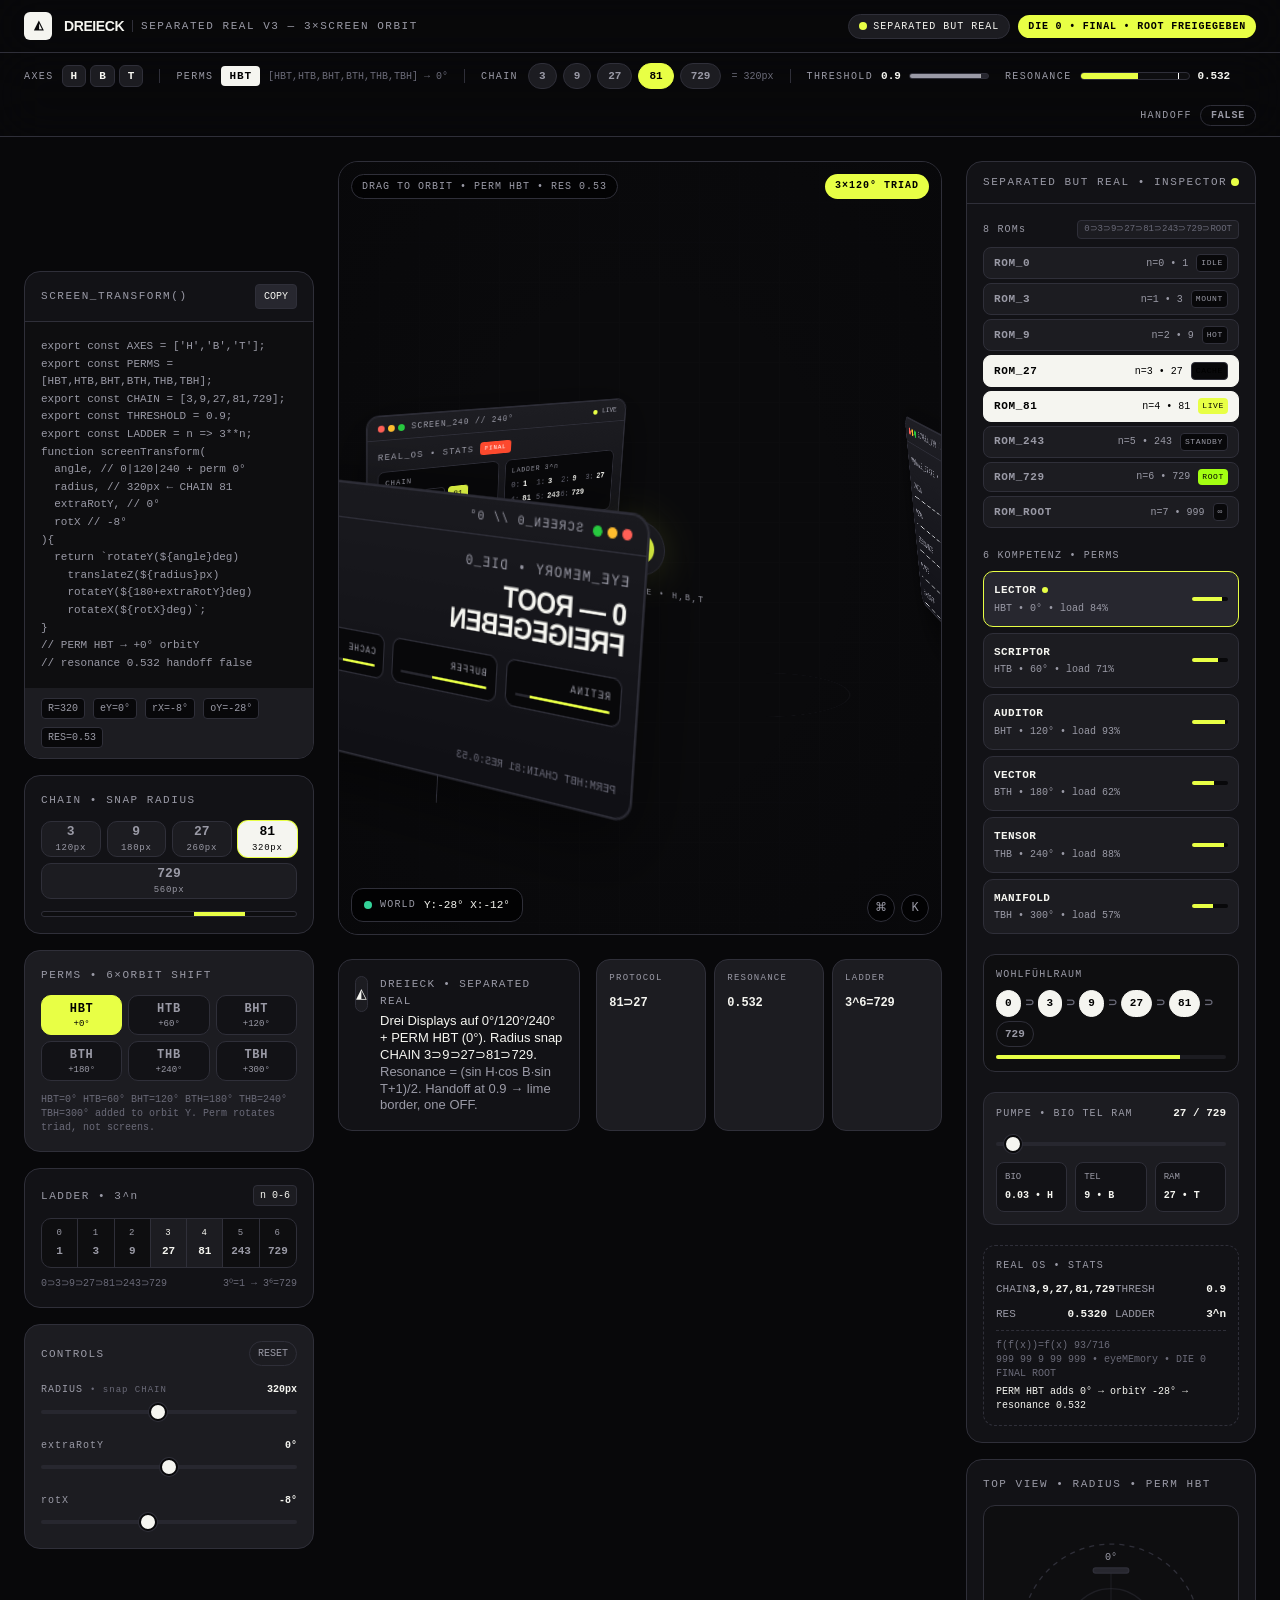
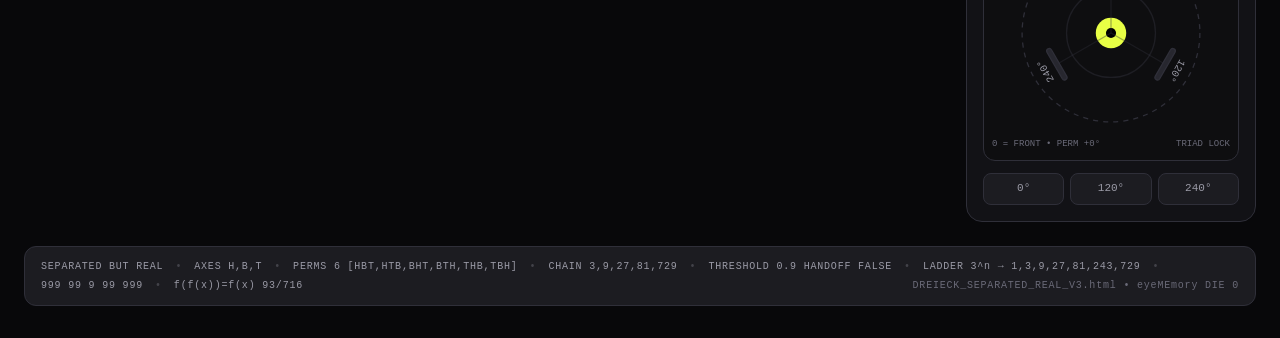
==== commit 7fafea0d: "Update index.html" ====
--- a/index.html
+++ b/index.html
@@ -1,226 +1,56 @@
-<!doctype html>
-<html lang="de">
+<!DOCTYPE html>
+<html lang="en">
 <head>
-<meta charset="utf-8">
-<title>our.ctrl · REAL OS v85 · SCSI RAID CTRL SLI ROM RAM CPU GPU VECTOR SCHIEDSRICHTER</title>
-<style>
-@import url('https://fonts.googleapis.com/css2?family=JetBrains+Mono:wght@400;700;800&display=swap');
-*{box-sizing:border-box;margin:0;padding:0}
-html,body{background:#02040a;color:#c8f7ff;font:11px/1.4 'JetBrains Mono',monospace;height:100vh;overflow:hidden}
-.os{display:flex;flex-direction:column;height:100vh}
-.bar{height:28px;background:#070b17;border-bottom:1px solid #132847;display:flex;align-items:center;padding:0 10px;gap:8px;font-size:10px}
-.dot{width:10px;height:10px;border-radius:50%}.dot.r{background:#ff5a7a}.dot.y{background:#ffcc44}.dot.g{background:#7ce0a8}
-.main{flex:1;display:flex;min-height:0}
-.left{width:22%;border-right:1px solid #132847;background:#060a14;display:flex;flex-direction:column}
-.center{width:48%;border-right:1px solid #132847;display:flex;flex-direction:column;background:#04070e}
-.right{width:30%;background:#05080f;display:flex;flex-direction:column}
-.hd{padding:6px 8px;background:#0a1320;border-bottom:1px solid #132847;font-size:9px;letter-spacing:.14em;color:#4a6a80;text-transform:uppercase;display:flex;justify-content:space-between}
-.list{overflow:auto;flex:1;padding:4px}
-.item{padding:4px 6px;border-radius:6px;border:1px solid transparent;cursor:pointer;display:flex;justify-content:space-between;font-size:10px}
-.item:hover{border-color:#1a3458;background:rgba(255,255,255,.03)}
-.item.on{border-color:#ffcc44;background:rgba(255,204,68,.12);color:#ffcc44}
-.item.real{border-color:#7ce0a8;background:rgba(124,224,168,.12);color:#7ce0a8}
-.canvas{flex:1;position:relative}
-#mainCanvas{position:absolute;inset:0;width:100%;height:100%}
-.terminal{height:140px;background:#02040a;border-top:1px solid #132847;padding:6px;font-size:10px;overflow:auto}
-.badge{padding:1px 6px;border-radius:999px;border:1px solid #1a3458;font-size:8px}
-.chess{display:grid;grid-template-columns:repeat(8,1fr);gap:1px;background:#132847;border:1px solid #132847}
-.sq{aspect-ratio:1;display:grid;place-items:center;font-size:14px;cursor:pointer}
-.sq.w{background:#e6edf3;color:#000}.sq.b{background:#1a2a3e;color:#c8f7ff}
-.sq.sel{outline:2px solid #ffcc44;z-index:1}
-</style>
+  <meta charset="UTF-8">
+  <meta name="viewport" content="width=device-width, initial-scale=1">
+  <title>React Artifact</title>
+  <style>*,:after,:before{--tw-border-spacing-x:0;--tw-border-spacing-y:0;--tw-translate-x:0;--tw-translate-y:0;--tw-rotate:0;--tw-skew-x:0;--tw-skew-y:0;--tw-scale-x:1;--tw-scale-y:1;--tw-pan-x: ;--tw-pan-y: ;--tw-pinch-zoom: ;--tw-scroll-snap-strictness:proximity;--tw-gradient-from-position: ;--tw-gradient-via-position: ;--tw-gradient-to-position: ;--tw-ordinal: ;--tw-slashed-zero: ;--tw-numeric-figure: ;--tw-numeric-spacing: ;--tw-numeric-fraction: ;--tw-ring-inset: ;--tw-ring-offset-width:0px;--tw-ring-offset-color:#fff;--tw-ring-color:rgba(59,130,246,.5);--tw-ring-offset-shadow:0 0 #0000;--tw-ring-shadow:0 0 #0000;--tw-shadow:0 0 #0000;--tw-shadow-colored:0 0 #0000;--tw-blur: ;--tw-brightness: ;--tw-contrast: ;--tw-grayscale: ;--tw-hue-rotate: ;--tw-invert: ;--tw-saturate: ;--tw-sepia: ;--tw-drop-shadow: ;--tw-backdrop-blur: ;--tw-backdrop-brightness: ;--tw-backdrop-contrast: ;--tw-backdrop-grayscale: ;--tw-backdrop-hue-rotate: ;--tw-backdrop-invert: ;--tw-backdrop-opacity: ;--tw-backdrop-saturate: ;--tw-backdrop-sepia: ;--tw-contain-size: ;--tw-contain-layout: ;--tw-contain-paint: ;--tw-contain-style: }::backdrop{--tw-border-spacing-x:0;--tw-border-spacing-y:0;--tw-translate-x:0;--tw-translate-y:0;--tw-rotate:0;--tw-skew-x:0;--tw-skew-y:0;--tw-scale-x:1;--tw-scale-y:1;--tw-pan-x: ;--tw-pan-y: ;--tw-pinch-zoom: ;--tw-scroll-snap-strictness:proximity;--tw-gradient-from-position: ;--tw-gradient-via-position: ;--tw-gradient-to-position: ;--tw-ordinal: ;--tw-slashed-zero: ;--tw-numeric-figure: ;--tw-numeric-spacing: ;--tw-numeric-fraction: ;--tw-ring-inset: ;--tw-ring-offset-width:0px;--tw-ring-offset-color:#fff;--tw-ring-color:rgba(59,130,246,.5);--tw-ring-offset-shadow:0 0 #0000;--tw-ring-shadow:0 0 #0000;--tw-shadow:0 0 #0000;--tw-shadow-colored:0 0 #0000;--tw-blur: ;--tw-brightness: ;--tw-contrast: ;--tw-grayscale: ;--tw-hue-rotate: ;--tw-invert: ;--tw-saturate: ;--tw-sepia: ;--tw-drop-shadow: ;--tw-backdrop-blur: ;--tw-backdrop-brightness: ;--tw-backdrop-contrast: ;--tw-backdrop-grayscale: ;--tw-backdrop-hue-rotate: ;--tw-backdrop-invert: ;--tw-backdrop-opacity: ;--tw-backdrop-saturate: ;--tw-backdrop-sepia: ;--tw-contain-size: ;--tw-contain-layout: ;--tw-contain-paint: ;--tw-contain-style: }/*! tailwindcss v3.4.18 | MIT License | https://tailwindcss.com*/*,:after,:before{box-sizing:border-box;border:0 solid #e5e7eb}:after,:before{--tw-content:""}:host,html{line-height:1.5;-webkit-text-size-adjust:100%;-moz-tab-size:4;-o-tab-size:4;tab-size:4;font-family:ui-sans-serif,system-ui,sans-serif,Apple Color Emoji,Segoe UI Emoji,Segoe UI Symbol,Noto Color Emoji;font-feature-settings:normal;font-variation-settings:normal;-webkit-tap-highlight-color:transparent}body{margin:0;line-height:inherit}hr{height:0;color:inherit;border-top-width:1px}abbr:where([title]){-webkit-text-decoration:underline dotted;text-decoration:underline dotted}h1,h2,h3,h4,h5,h6{font-size:inherit;font-weight:inherit}a{color:inherit;text-decoration:inherit}b,strong{font-weight:bolder}code,kbd,pre,samp{font-family:ui-monospace,SFMono-Regular,Menlo,Monaco,Consolas,Liberation Mono,Courier New,monospace;font-feature-settings:normal;font-variation-settings:normal;font-size:1em}small{font-size:80%}sub,sup{font-size:75%;line-height:0;position:relative;vertical-align:baseline}sub{bottom:-.25em}sup{top:-.5em}table{text-indent:0;border-color:inherit;border-collapse:collapse}button,input,optgroup,select,textarea{font-family:inherit;font-feature-settings:inherit;font-variation-settings:inherit;font-size:100%;font-weight:inherit;line-height:inherit;letter-spacing:inherit;color:inherit;margin:0;padding:0}button,select{text-transform:none}button,input:where([type=button]),input:where([type=reset]),input:where([type=submit]){-webkit-appearance:button;background-color:transparent;background-image:none}:-moz-focusring{outline:auto}:-moz-ui-invalid{box-shadow:none}progress{vertical-align:baseline}::-webkit-inner-spin-button,::-webkit-outer-spin-button{height:auto}[type=search]{-webkit-appearance:textfield;outline-offset:-2px}::-webkit-search-decoration{-webkit-appearance:none}::-webkit-file-upload-button{-webkit-appearance:button;font:inherit}summary{display:list-item}blockquote,dd,dl,figure,h1,h2,h3,h4,h5,h6,hr,p,pre{margin:0}fieldset{margin:0}fieldset,legend{padding:0}menu,ol,ul{list-style:none;margin:0;padding:0}dialog{padding:0}textarea{resize:vertical}input::-moz-placeholder,textarea::-moz-placeholder{opacity:1;color:#9ca3af}input::placeholder,textarea::placeholder{opacity:1;color:#9ca3af}[role=button],button{cursor:pointer}:disabled{cursor:default}audio,canvas,embed,iframe,img,object,svg,video{display:block;vertical-align:middle}img,video{max-width:100%;height:auto}[hidden]:where(:not([hidden=until-found])){display:none}.pointer-events-none{pointer-events:none}.pointer-events-auto{pointer-events:auto}.absolute{position:absolute}.relative{position:relative}.sticky{position:sticky}.inset-0{inset:0}.inset-x-0{left:0;right:0}.-bottom-6{bottom:-1.5rem}.-bottom-\[22px\]{bottom:-22px}.bottom-0{bottom:0}.bottom-2{bottom:.5rem}.bottom-3{bottom:.75rem}.left-1\/2{left:50%}.left-2{left:.5rem}.left-3{left:.75rem}.right-2{right:.5rem}.right-3{right:.75rem}.top-0{top:0}.top-1\/2{top:50%}.top-3{top:.75rem}.top-\[58\%\]{top:58%}.z-10{z-index:10}.z-30{z-index:30}.z-40{z-index:40}.order-1{order:1}.order-2{order:2}.order-3{order:3}.col-span-12{grid-column:span 12/span 12}.mx-auto{margin-left:auto;margin-right:auto}.mb-2{margin-bottom:.5rem}.mb-3{margin-bottom:.75rem}.ml-1{margin-left:.25rem}.ml-auto{margin-left:auto}.mr-1{margin-right:.25rem}.mt-0{margin-top:0}.mt-0\.5{margin-top:.125rem}.mt-1{margin-top:.25rem}.mt-2{margin-top:.5rem}.mt-3{margin-top:.75rem}.mt-4{margin-top:1rem}.mt-6{margin-top:1.5rem}.block{display:block}.flex{display:flex}.grid{display:grid}.hidden{display:none}.aspect-square{aspect-ratio:1/1}.h-1\.5{height:.375rem}.h-2{height:.5rem}.h-\[10px\]{height:10px}.h-\[12px\]{height:12px}.h-\[14px\]{height:14px}.h-\[180px\]{height:180px}.h-\[1px\]{height:1px}.h-\[22\%\]{height:22%}.h-\[22px\]{height:22px}.h-\[26px\]{height:26px}.h-\[28px\]{height:28px}.h-\[2px\]{height:2px}.h-\[32px\]{height:32px}.h-\[36px\]{height:36px}.h-\[40px\]{height:40px}.h-\[44px\]{height:44px}.h-\[48px\]{height:48px}.h-\[4px\]{height:4px}.h-\[52px\]{height:52px}.h-\[56px\]{height:56px}.h-\[68vh\]{height:68vh}.h-\[6px\]{height:6px}.h-\[8px\]{height:8px}.h-\[calc\(100\%-28px\)\]{height:calc(100% - 28px)}.h-fit{height:-moz-fit-content;height:fit-content}.h-full{height:100%}.min-h-screen{min-height:100vh}.w-1\.5{width:.375rem}.w-2{width:.5rem}.w-\[10px\]{width:10px}.w-\[110px\]{width:110px}.w-\[22px\]{width:22px}.w-\[260px\]{width:260px}.w-\[28px\]{width:28px}.w-\[32px\]{width:32px}.w-\[36px\]{width:36px}.w-\[44px\]{width:44px}.w-\[48px\]{width:48px}.w-\[56px\]{width:56px}.w-\[70\%\]{width:70%}.w-\[80px\]{width:80px}.w-full{width:100%}.w-px{width:1px}.min-w-\[48px\]{min-width:48px}.max-w-\[100vw\]{max-width:100vw}.max-w-\[1680px\]{max-width:1680px}.max-w-full{max-width:100%}.flex-1{flex:1 1 0%}.-translate-x-1\/2{--tw-translate-x:-50%}.-translate-x-1\/2,.-translate-y-1\/2{transform:translate(var(--tw-translate-x),var(--tw-translate-y)) rotate(var(--tw-rotate)) skewX(var(--tw-skew-x)) skewY(var(--tw-skew-y)) scaleX(var(--tw-scale-x)) scaleY(var(--tw-scale-y))}.-translate-y-1\/2{--tw-translate-y:-50%}.scale-\[1\.03\]{--tw-scale-x:1.03;--tw-scale-y:1.03}.scale-\[1\.03\],.scale-\[1\]{transform:translate(var(--tw-translate-x),var(--tw-translate-y)) rotate(var(--tw-rotate)) skewX(var(--tw-skew-x)) skewY(var(--tw-skew-y)) scaleX(var(--tw-scale-x)) scaleY(var(--tw-scale-y))}.scale-\[1\]{--tw-scale-x:1;--tw-scale-y:1}.transform{transform:translate(var(--tw-translate-x),var(--tw-translate-y)) rotate(var(--tw-rotate)) skewX(var(--tw-skew-x)) skewY(var(--tw-skew-y)) scaleX(var(--tw-scale-x)) scaleY(var(--tw-scale-y))}.animate-\[pulse_2\.5s_ease-in-out_infinite\]{animation:pulse 2.5s ease-in-out infinite}@keyframes pulse{50%{opacity:.5}}.animate-pulse{animation:pulse 2s cubic-bezier(.4,0,.6,1) infinite}.touch-none{touch-action:none}.select-none{-webkit-user-select:none;-moz-user-select:none;user-select:none}.grid-cols-1{grid-template-columns:repeat(1,minmax(0,1fr))}.grid-cols-12{grid-template-columns:repeat(12,minmax(0,1fr))}.grid-cols-2{grid-template-columns:repeat(2,minmax(0,1fr))}.grid-cols-3{grid-template-columns:repeat(3,minmax(0,1fr))}.grid-cols-4{grid-template-columns:repeat(4,minmax(0,1fr))}.grid-cols-7{grid-template-columns:repeat(7,minmax(0,1fr))}.flex-col{flex-direction:column}.flex-wrap{flex-wrap:wrap}.place-items-center{place-items:center}.items-start{align-items:flex-start}.items-end{align-items:flex-end}.items-center{align-items:center}.justify-center{justify-content:center}.justify-between{justify-content:space-between}.gap-0{gap:0}.gap-1{gap:.25rem}.gap-1\.5{gap:.375rem}.gap-2{gap:.5rem}.gap-3{gap:.75rem}.gap-4{gap:1rem}.gap-x-3{-moz-column-gap:.75rem;column-gap:.75rem}.gap-y-1{row-gap:.25rem}.space-y-1\.5>:not([hidden])~:not([hidden]){--tw-space-y-reverse:0;margin-top:calc(.375rem*(1 - var(--tw-space-y-reverse)));margin-bottom:calc(.375rem*var(--tw-space-y-reverse))}.space-y-2>:not([hidden])~:not([hidden]){--tw-space-y-reverse:0;margin-top:calc(.5rem*(1 - var(--tw-space-y-reverse)));margin-bottom:calc(.5rem*var(--tw-space-y-reverse))}.space-y-4>:not([hidden])~:not([hidden]){--tw-space-y-reverse:0;margin-top:calc(1rem*(1 - var(--tw-space-y-reverse)));margin-bottom:calc(1rem*var(--tw-space-y-reverse))}.space-y-5>:not([hidden])~:not([hidden]){--tw-space-y-reverse:0;margin-top:calc(1.25rem*(1 - var(--tw-space-y-reverse)));margin-bottom:calc(1.25rem*var(--tw-space-y-reverse))}.overflow-hidden{overflow:hidden}.overflow-x-clip{overflow-x:clip}.whitespace-nowrap{white-space:nowrap}.whitespace-pre-wrap{white-space:pre-wrap}.rounded{border-radius:.25rem}.rounded-\[10px\]{border-radius:10px}.rounded-\[12px\]{border-radius:12px}.rounded-\[14px\]{border-radius:14px}.rounded-\[16px\]{border-radius:16px}.rounded-\[6px\]{border-radius:6px}.rounded-\[8px\]{border-radius:8px}.rounded-full{border-radius:9999px}.border{border-width:1px}.border-y{border-top-width:1px}.border-b,.border-y{border-bottom-width:1px}.border-r{border-right-width:1px}.border-t{border-top-width:1px}.border-dashed{border-style:dashed}.border-\[var\(--accent\)\]{border-color:var(--accent)}.border-\[var\(--accent-lime\)\]{border-color:var(--accent-lime)}.border-\[var\(--border\)\]{border-color:var(--border)}.border-\[var\(--text\)\]{border-color:var(--text)}.bg-\[\#0a0a0a\]{--tw-bg-opacity:1;background-color:rgb(10 10 10/var(--tw-bg-opacity,1))}.bg-\[\#0a0a0c\]{--tw-bg-opacity:1;background-color:rgb(10 10 12/var(--tw-bg-opacity,1))}.bg-\[\#0e0e10\]{--tw-bg-opacity:1;background-color:rgb(14 14 16/var(--tw-bg-opacity,1))}.bg-\[\#27c93f\]{--tw-bg-opacity:1;background-color:rgb(39 201 63/var(--tw-bg-opacity,1))}.bg-\[\#ff5f56\]{--tw-bg-opacity:1;background-color:rgb(255 95 86/var(--tw-bg-opacity,1))}.bg-\[\#ffbd2e\]{--tw-bg-opacity:1;background-color:rgb(255 189 46/var(--tw-bg-opacity,1))}.bg-\[var\(--accent\)\]{background-color:var(--accent)}.bg-\[var\(--accent-2\)\]{background-color:var(--accent-2)}.bg-\[var\(--accent-lime\)\]{background-color:var(--accent-lime)}.bg-\[var\(--bg\)\]{background-color:var(--bg)}.bg-\[var\(--bg-2\)\]{background-color:var(--bg-2)}.bg-\[var\(--border\)\]{background-color:var(--border)}.bg-\[var\(--muted\)\]{background-color:var(--muted)}.bg-\[var\(--surface\)\]{background-color:var(--surface)}.bg-\[var\(--surface-2\)\]{background-color:var(--surface-2)}.bg-\[var\(--text\)\]{background-color:var(--text)}.bg-black{--tw-bg-opacity:1;background-color:rgb(0 0 0/var(--tw-bg-opacity,1))}.bg-black\/60{background-color:rgba(0,0,0,.6)}.bg-black\/70{background-color:rgba(0,0,0,.7)}.bg-emerald-400{--tw-bg-opacity:1;background-color:rgb(52 211 153/var(--tw-bg-opacity,1))}.bg-transparent{background-color:transparent}.bg-white{--tw-bg-opacity:1;background-color:rgb(255 255 255/var(--tw-bg-opacity,1))}.bg-white\/60{background-color:hsla(0,0%,100%,.6)}.bg-gradient-to-r{background-image:linear-gradient(to right,var(--tw-gradient-stops))}.from-transparent{--tw-gradient-from:transparent var(--tw-gradient-from-position);--tw-gradient-to:transparent var(--tw-gradient-to-position);--tw-gradient-stops:var(--tw-gradient-from),var(--tw-gradient-to)}.to-transparent{--tw-gradient-to:transparent var(--tw-gradient-to-position)}.p-2{padding:.5rem}.p-2\.5{padding:.625rem}.p-3{padding:.75rem}.p-4{padding:1rem}.px-0{padding-left:0;padding-right:0}.px-1{padding-left:.25rem;padding-right:.25rem}.px-1\.5{padding-left:.375rem;padding-right:.375rem}.px-2{padding-left:.5rem;padding-right:.5rem}.px-2\.5{padding-left:.625rem;padding-right:.625rem}.px-3{padding-left:.75rem;padding-right:.75rem}.px-4{padding-left:1rem;padding-right:1rem}.py-0\.5{padding-top:.125rem;padding-bottom:.125rem}.py-1{padding-top:.25rem;padding-bottom:.25rem}.py-1\.5{padding-top:.375rem;padding-bottom:.375rem}.py-2{padding-top:.5rem;padding-bottom:.5rem}.py-2\.5{padding-top:.625rem;padding-bottom:.625rem}.py-3{padding-top:.75rem;padding-bottom:.75rem}.pb-6{padding-bottom:1.5rem}.pb-8{padding-bottom:2rem}.pt-2{padding-top:.5rem}.text-center{text-align:center}.text-right{text-align:right}.text-\[10px\]{font-size:10px}.text-\[11px\]{font-size:11px}.text-\[12px\]{font-size:12px}.text-\[13px\]{font-size:13px}.text-\[14px\]{font-size:14px}.text-\[18px\]{font-size:18px}.text-\[20px\]{font-size:20px}.text-\[22px\]{font-size:22px}.text-\[8px\]{font-size:8px}.text-\[9px\]{font-size:9px}.font-\[700\]{font-weight:700}.font-\[750\]{font-weight:750}.font-bold{font-weight:700}.font-normal{font-weight:400}.leading-\[1\.3\]{line-height:1.3}.leading-\[1\.4\]{line-height:1.4}.leading-\[1\.5\]{line-height:1.5}.leading-\[1\.6\]{line-height:1.6}.leading-none{line-height:1}.tracking-\[-0\.01em\]{letter-spacing:-.01em}.tracking-\[-0\.03em\]{letter-spacing:-.03em}.tracking-\[0\.04em\]{letter-spacing:.04em}.tracking-\[0\.06em\]{letter-spacing:.06em}.tracking-\[0\.08em\]{letter-spacing:.08em}.tracking-\[0\.12em\]{letter-spacing:.12em}.tracking-\[0\.14em\]{letter-spacing:.14em}.tracking-\[0\.1em\]{letter-spacing:.1em}.tracking-\[0\.2em\]{letter-spacing:.2em}.tracking-tight{letter-spacing:-.025em}.text-\[var\(--accent\)\]{color:var(--accent)}.text-\[var\(--accent-lime\)\]{color:var(--accent-lime)}.text-\[var\(--bg\)\]{color:var(--bg)}.text-\[var\(--muted\)\]{color:var(--muted)}.text-\[var\(--muted-2\)\]{color:var(--muted-2)}.text-\[var\(--text\)\]{color:var(--text)}.text-black{--tw-text-opacity:1;color:rgb(0 0 0/var(--tw-text-opacity,1))}.text-white{--tw-text-opacity:1;color:rgb(255 255 255/var(--tw-text-opacity,1))}.opacity-30{opacity:.3}.opacity-60{opacity:.6}.opacity-\[0\.06\]{opacity:.06}.shadow-\[0_0_0_1px_var\(--accent\)\]{--tw-shadow:0 0 0 1px var(--accent);--tw-shadow-colored:0 0 0 1px var(--tw-shadow-color)}.shadow-\[0_0_0_1px_var\(--accent\)\],.shadow-\[0_0_20px_rgba\(163\2c 255\2c 18\2c 0\.5\)\]{box-shadow:var(--tw-ring-offset-shadow,0 0 #0000),var(--tw-ring-shadow,0 0 #0000),var(--tw-shadow)}.shadow-\[0_0_20px_rgba\(163\2c 255\2c 18\2c 0\.5\)\]{--tw-shadow:0 0 20px rgba(163,255,18,.5);--tw-shadow-colored:0 0 20px var(--tw-shadow-color)}.shadow-\[0_0_40px_rgba\(163\2c 255\2c 18\2c 0\.6\)\]{--tw-shadow:0 0 40px rgba(163,255,18,.6);--tw-shadow-colored:0 0 40px var(--tw-shadow-color);box-shadow:var(--tw-ring-offset-shadow,0 0 #0000),var(--tw-ring-shadow,0 0 #0000),var(--tw-shadow)}.shadow-\[0_0_40px_rgba\(232\2c 255\2c 69\2c 0\.15\)\]{--tw-shadow:0 0 40px rgba(232,255,69,.15);--tw-shadow-colored:0 0 40px var(--tw-shadow-color);box-shadow:var(--tw-ring-offset-shadow,0 0 #0000),var(--tw-ring-shadow,0 0 #0000),var(--tw-shadow)}.ring-2{--tw-ring-offset-shadow:var(--tw-ring-inset) 0 0 0 var(--tw-ring-offset-width) var(--tw-ring-offset-color);--tw-ring-shadow:var(--tw-ring-inset) 0 0 0 calc(2px + var(--tw-ring-offset-width)) var(--tw-ring-color);box-shadow:var(--tw-ring-offset-shadow),var(--tw-ring-shadow),var(--tw-shadow,0 0 #0000)}.ring-\[var\(--accent-lime\)\]{--tw-ring-color:var(--accent-lime)}.backdrop-blur{--tw-backdrop-blur:blur(8px)}.backdrop-blur,.backdrop-blur-md{backdrop-filter:var(--tw-backdrop-blur) var(--tw-backdrop-brightness) var(--tw-backdrop-contrast) var(--tw-backdrop-grayscale) var(--tw-backdrop-hue-rotate) var(--tw-backdrop-invert) var(--tw-backdrop-opacity) var(--tw-backdrop-saturate) var(--tw-backdrop-sepia)}.backdrop-blur-md{--tw-backdrop-blur:blur(12px)}.backdrop-blur-xl{--tw-backdrop-blur:blur(24px);backdrop-filter:var(--tw-backdrop-blur) var(--tw-backdrop-brightness) var(--tw-backdrop-contrast) var(--tw-backdrop-grayscale) var(--tw-backdrop-hue-rotate) var(--tw-backdrop-invert) var(--tw-backdrop-opacity) var(--tw-backdrop-saturate) var(--tw-backdrop-sepia)}.transition{transition-property:color,background-color,border-color,text-decoration-color,fill,stroke,opacity,box-shadow,transform,filter,backdrop-filter;transition-timing-function:cubic-bezier(.4,0,.2,1);transition-duration:.15s}.transition-all{transition-property:all;transition-timing-function:cubic-bezier(.4,0,.2,1);transition-duration:.15s}.duration-300{transition-duration:.3s}:root{--bg:#08080a;--bg-2:#121216;--surface:#1c1c21;--surface-2:#27272f;--border:#2f2f39;--border-2:#3a3a47;--text:#f5f5f0;--muted:#9a9aa6;--muted-2:#6a6a78;--accent:#e8ff45;--accent-2:#ff4a2e;--accent-lime:#a3ff12;--safe-area-inset-top:env(safe-area-inset-top,0px)}*{scrollbar-width:thin;scrollbar-color:var(--border) transparent}body,html{background:var(--bg);color:var(--text);overscroll-behavior:none}::-moz-selection{background:var(--accent);color:#000}::selection{background:var(--accent);color:#000}input[type=range]{-webkit-appearance:none;-moz-appearance:none;appearance:none;height:4px;background:var(--surface-2);border-radius:999px;outline:none}input[type=range]::-webkit-slider-thumb{-webkit-appearance:none;width:18px;height:18px;background:var(--text);border:2px solid var(--bg);border-radius:50%;box-shadow:0 0 0 1px var(--border);cursor:pointer;-webkit-transition:transform .15s,background .15s;transition:transform .15s,background .15s}input[type=range]::-webkit-slider-thumb:hover{transform:scale(1.15);background:var(--accent)}.mono{font-family:ui-monospace,SFMono-Regular,Menlo,Monaco,Consolas,monospace}.sans{font-family:-apple-system,BlinkMacSystemFont,Inter,Helvetica Neue,Arial,sans-serif}.display{font-family:General Sans,Space Grotesk,sans-serif;letter-spacing:-.02em}.selection\:bg-\[var\(--accent\)\] ::-moz-selection{background-color:var(--accent)}.selection\:bg-\[var\(--accent\)\] ::selection{background-color:var(--accent)}.selection\:text-black ::-moz-selection{--tw-text-opacity:1;color:rgb(0 0 0/var(--tw-text-opacity,1))}.selection\:text-black ::selection{--tw-text-opacity:1;color:rgb(0 0 0/var(--tw-text-opacity,1))}.selection\:bg-\[var\(--accent\)\]::-moz-selection{background-color:var(--accent)}.selection\:bg-\[var\(--accent\)\]::selection{background-color:var(--accent)}.selection\:text-black::-moz-selection{--tw-text-opacity:1;color:rgb(0 0 0/var(--tw-text-opacity,1))}.selection\:text-black::selection{--tw-text-opacity:1;color:rgb(0 0 0/var(--tw-text-opacity,1))}.last\:border-r-0:last-child{border-right-width:0}.hover\:bg-\[var\(--text\)\]:hover{background-color:var(--text)}.hover\:text-\[var\(--text\)\]:hover{color:var(--text)}.hover\:text-black:hover{--tw-text-opacity:1;color:rgb(0 0 0/var(--tw-text-opacity,1))}@media (min-width:640px){.sm\:inline{display:inline}.sm\:hidden{display:none}}@media (min-width:768px){.md\:col-span-5{grid-column:span 5/span 5}.md\:col-span-7{grid-column:span 7/span 7}.md\:block{display:block}.md\:inline{display:inline}.md\:flex{display:flex}.md\:hidden{display:none}.md\:h-\[220px\]{height:220px}.md\:w-\[340px\]{width:340px}.md\:gap-4{gap:1rem}.md\:gap-6{gap:1.5rem}.md\:px-0{padding-left:0;padding-right:0}.md\:px-6{padding-left:1.5rem;padding-right:1.5rem}.md\:pt-6{padding-top:1.5rem}}@media (min-width:1024px){.lg\:sticky{position:sticky}.lg\:top-\[110px\]{top:110px}.lg\:order-1{order:1}.lg\:order-2{order:2}.lg\:col-span-3{grid-column:span 3/span 3}.lg\:col-span-6{grid-column:span 6/span 6}.lg\:mt-0{margin-top:0}.lg\:block{display:block}.lg\:inline{display:inline}.lg\:hidden{display:none}.lg\:h-\[86vh\]{height:86vh}.lg\:rounded-\[20px\]{border-radius:20px}.lg\:border{border-width:1px}}</style>
 </head>
 <body>
-<div class="os">
-<div class="bar">
-<div style="display:flex;gap:6px"><div class="dot r"></div><div class="dot y"></div><div class="dot g"></div></div>
-<div style="font-weight:800;letter-spacing:.16em">our.ctrl · REAL OS v85 · SCSI RAID CTRL SLI ROM RAM CPU GPU · VECTOR SCHIEDSRICHTER · GRUNDLAGEN DEUTUNGEN</div>
-<div style="margin-left:auto;display:flex;gap:6px"><span class="badge" style="color:#ffcc44" id="hwBadge">HW: -</span><span class="badge" style="color:#7ce0a8" id="vecBadge">VECTOR: HBT</span><span class="badge" style="color:#5fc8ff" id="nirwanaBadge">NIRWANA: -</span></div>
-</div>
-<div class="main">
-<div class="left">
-<div class="hd"><span>HW · SCSI RAID CTRL SLI ROM RAM CPU GPU · alles als verständnis</span><span style="color:#ffcc44">REAL</span></div>
-<div class="list" id="hwList"></div>
-<div class="hd"><span>DATEI BENENNUNG · wie heisen soll</span></div>
-<div style="padding:6px;font-size:9px;color:#7a8a9a;line-height:1.5">
-<div><b style="color:#ffcc44">index.html = REAL OS = Schach mit Menschen</b> — das was im realen Leben schach spielt</div>
-<div>index.old.v82.html = Backup v82</div>
-<div>index.OVERFLOW.v84.html = Overflow Leben Vector</div>
-<div>our.ctrl.js = Funktion H/B/T einhaltend</div>
-<div>ctrl.jo.jo.js = Joystick Puppetmaster Fahrzeug</div>
-<div>file.map.js = Mainboard Map</div>
-<div><b style="color:#7ce0a8">Regel: Nutzen ziehen = behalten, Unnutzbares tilgen = löschen nach 1 Woche Test</b></div>
-<div style="margin-top:6px;color:#5a6a76">Duplikation damit OS erwacht: our.ctrl.js → Kopie → new Worker → import() → OS erwacht und deutet was real ist</div>
-</div>
-</div>
-<div class="center">
-<div class="hd"><span>VECTOR NUTZUNG · SCHIEDSRICHTER VECTOR · H/B/T hot plug morph live</span><span id="chain">0⊃3⊃9⊃81⊃729</span></div>
-<div class="canvas"><canvas id="mainCanvas"></canvas></div>
-<div style="padding:6px;display:flex;gap:6px;flex-wrap:wrap;border-top:1px solid #132847;background:#060a14">
-<button id="benchBtn">c=BENCH</button><button id="sysBtn">Ctrl=SYSTEM</button>
-<button id="scsiBtn">SCSI</button><button id="raidBtn">RAID</button><button id="sliBtn">SLI</button>
-<span style="font-size:9px;color:#4a6a80">H/B/T alle wechseln live · c=BENCH Ctrl=SYSTEM · Schiedsrichter entscheidet Vector</span>
-</div>
-<div class="terminal" id="term"></div>
-</div>
-<div class="right">
-<div class="hd"><span>REAL OS · SCHACH MIT MENSCHEN · index.html der im realen Leben schach spielt</span><span style="color:#ffcc44">iki1uc</span></div>
-<div style="padding:6px"><div class="chess" id="chess"></div><div style="display:flex;gap:6px;margin-top:6px"><button id="newGame">NEW GAME</button><button id="dupBtn">DUPLIKATION → OS ERWACHT</button><span style="font-size:9px;color:#7a8a9a" id="chessStatus">Zug: Weiß — Menschen vs OS</span></div></div>
-<div class="hd"><span>GRUNDLAGEN + DEUTUNGEN · OS REAL</span></div>
-<div style="padding:6px;font-size:9px;color:#9ab0c0;line-height:1.6;overflow:auto;flex:1" id="grund">
-<div><b style="color:#ffcc44">SCSI</b> = Small Computer System Interface = Kette = 0⊃3⊃9⊃81⊃729 = Geräte hintereinander = wie H/B/T Kette</div>
-<div><b style="color:#ffcc44">RAID</b> = Redundant Array = mehrere Platten als EINE = wie pyramide atom cuby als EINE = vol = H*B*T = wenn eine ausfällt, andere hält</div>
-<div><b style="color:#ffcc44">CTRL</b> = Control = H/B/T einhaltend = nur Reihenfolge drehen = BIOS→OS = T vorne → B vorne</div>
-<div><b style="color:#ffcc44">SLI</b> = Scalable Link Interface = 2 GPUs als EINE = wie 2 H/B/T Permutationen als EINE treiben = Trieb getrieben</div>
-<div><b style="color:#ffcc44">ROM</b> = Read Only = f(f(x))=f(x) = NIRWANA = unveränderbar = ROOT CLOSED 93/716</div>
-<div><b style="color:#ffcc44">RAM</b> = Arbeit = Cache OS Lastung = our_ctrl_cache = 81 Sterne GPU RAM = sahnt ab weil VRAM</div>
-<div><b style="color:#ffcc44">CPU</b> = jit/40 = cpu threshold old = misst ob R(x) ⊤ = wenn cpu<th(x) dann measurable</div>
-<div><b style="color:#ffcc44">GPU</b> = (ft/base-1)*100 = gpu threshold = SCREEN Übersetzung = neue nutzt GPU RAM direkt = 81 blocks</div>
-<div><b style="color:#b388ff">VECTOR NUTZUNG</b> = H/B/T = 3 Achsen = Würfel = 6 Permutationen = 6 Seiten = Kompass = Richtung = Fahrzeug</div>
-<div><b style="color:#b388ff">SCHIEDSRICHTER VECTOR</b> = entscheidet welcher Vector gilt wenn H/B/T streiten = perm = HBT HTB BHT BTH THB TBH = Schiedsrichter = BIOS→OS</div>
-<div><b style="color:#7ce0a8">AUFZEIGUNG ALLER GRUNDLAGEN</b> = diese Liste = HW + Vector + Schach = OS real</div>
-<div><b style="color:#7ce0a8">DEUTUNGEN</b> = LOGIN=PUSH=IN LOGOUT=PULL=OUT ATOM=FLOW LOG=ROOT = alles deutet auf selbes = f(f(x))=f(x)</div>
-</div>
-</div>
-</div>
-</div>
-<script>
-// REAL OS CORE
-const hw = [
- {id:'scsi', name:'SCSI', type:'Kette', real:'0⊃3⊃9⊃81⊃729', deut:'Geräte hintereinander wie H/B/T', file:'scsi.html', status:'REAL'},
- {id:'raid', name:'RAID', type:'Array als EINE', real:'H*B*T vol als EINE', deut:'pyramide atom cuby als EINE = wenn eine ausfällt, andere hält', file:'raid.html', status:'REAL'},
- {id:'ctrl', name:'CTRL', type:'Control H/B/T', real:'H/B/T einhaltend', deut:'nur Reihenfolge drehen T→B = BIOS→OS', file:'ctrl.os.js', status:'REAL'},
- {id:'sli', name:'SLI', type:'Trieb getrieben', real:'2 GPUs als EINE treiben', deut:'2 Permutationen als EINE = Trieb getrieben', file:'sli.html', status:'REAL'},
- {id:'rom', name:'ROM', type:'Read Only', real:'f(f(x))=f(x) NIRWANA', deut:'unveränderbar ROOT CLOSED 93/716', file:'rom.html', status:'REAL'},
- {id:'ram', name:'RAM', type:'Arbeit', real:'81 Sterne GPU RAM', deut:'Cache OS Lastung our_ctrl_cache sahnt ab', file:'ram.html', status:'REAL'},
- {id:'cpu', name:'CPU', type:'jit/40', real:'cpu threshold', deut:'R(x)=measurable∧cpu<th', file:'cpu.html', status:'REAL'},
- {id:'gpu', name:'GPU', type:'SCREEN Übersetzung', real:'ft/base GPU RAM direkt', deut:'81 blocks neue nutzt VRAM direkt', file:'gpu.html', status:'REAL'},
- {id:'vector', name:'VECTOR', type:'H/B/T 6 Perm', real:'6 Seiten Würfel', deut:'HBT HTB BHT BTH THB TBH = Kompass Fahrzeug', file:'würfel.js', status:'REAL'},
- {id:'schieds', name:'SCHIEDSRICHTER VECTOR', type:'entscheidet Vector', real:'BIOS→OS Schiedsrichter', deut:'wenn H/B/T streiten, perm entscheidet', file:'pyramid.js', status:'REAL'},
- {id:'main', name:'MAIN', type:'PUSH PULL', real:'index.html = REAL OS', deut:'Eingang Ausgang LOGIN=PUSH=IN', file:'index.html', status:'REAL'},
- {id:'mainboard', name:'MAINBOARD', type:'Würfel 6 Seiten', real:'file.map.js = Map aller Files', deut:'Mainboard = Würfel = 6 Permutationen', file:'file.map.js', status:'REAL'},
-];
-const hwList=document.getElementById('hwList');
-function renderHW(){
- hwList.innerHTML='';
- hw.forEach(h=>{
-   const d=document.createElement('div'); d.className='item real';
-   d.innerHTML=`<span><b>${h.name}</b> ${h.type} · ${h.real}</span><span class="badge" style="color:#7ce0a8">${h.file}</span>`;
-   d.title=h.deut;
-   d.onclick=()=>{ log(`HW ${h.name} = ${h.real} = ${h.deut} → File ${h.file} = REAL = Nutzen ziehen = behalten`); document.getElementById('chain').textContent=h.real; };
-   hwList.appendChild(d);
- });
+  <div id="root"></div>
+  
+  <script type="module">var cf=Object.create;var{getPrototypeOf:ff,defineProperty:Zl,getOwnPropertyNames:df}=Object;var pf=Object.prototype.hasOwnProperty;var zt=(e,t,n)=>{n=e!=null?cf(ff(e)):{};let r=t||!e||!e.__esModule?Zl(n,"default",{value:e,enumerable:!0}):n;for(let l of df(e))if(!pf.call(r,l))Zl(r,l,{get:()=>e[l],enumerable:!0});return r};var kr=(e,t)=>()=>(t||e((t={exports:{}}).exports,t),t.exports);var mf=(e,t)=>{for(var n in t)Zl(e,n,{get:t[n],enumerable:!0,configurable:!0,set:(r)=>t[n]=()=>r})};var vf=(e,t)=>()=>(e&&(t=e(e=0)),t);var Cn=kr((If)=>{var En=Symbol.for("react.element"),hf=Symbol.for("react.portal"),yf=Symbol.for("react.fragment"),gf=Symbol.for("react.strict_mode"),wf=Symbol.for("react.profiler"),Sf=Symbol.for("react.provider"),kf=Symbol.for("react.context"),Ef=Symbol.for("react.forward_ref"),Cf=Symbol.for("react.suspense"),_f=Symbol.for("react.memo"),zf=Symbol.for("react.lazy"),Si=Symbol.iterator;function Nf(e){if(e===null||typeof e!=="object")return null;return e=Si&&e[Si]||e["@@iterator"],typeof e==="function"?e:null}var Ci={isMounted:function(){return!1},enqueueForceUpdate:function(){},enqueueReplaceState:function(){},enqueueSetState:function(){}},_i=Object.assign,zi={};function Ht(e,t,n){this.props=e,this.context=t,this.refs=zi,this.updater=n||Ci}Ht.prototype.isReactComponent={};Ht.prototype.setState=function(e,t){if(typeof e!=="object"&&typeof e!=="function"&&e!=null)throw Error("setState(...): takes an object of state variables to update or a function which returns an object of state variables.");this.updater.enqueueSetState(this,e,t,"setState")};Ht.prototype.forceUpdate=function(e){this.updater.enqueueForceUpdate(this,e,"forceUpdate")};function Ni(){}Ni.prototype=Ht.prototype;function Yl(e,t,n){this.props=e,this.context=t,this.refs=zi,this.updater=n||Ci}var Jl=Yl.prototype=new Ni;Jl.constructor=Yl;_i(Jl,Ht.prototype);Jl.isPureReactComponent=!0;var ki=Array.isArray,Pi=Object.prototype.hasOwnProperty,Xl={current:null},Ti={key:!0,ref:!0,__self:!0,__source:!0};function Li(e,t,n){var r,l={},u=null,o=null;if(t!=null)for(r in t.ref!==void 0&&(o=t.ref),t.key!==void 0&&(u=""+t.key),t)Pi.call(t,r)&&!Ti.hasOwnProperty(r)&&(l[r]=t[r]);var i=arguments.length-2;if(i===1)l.children=n;else if(1<i){for(var a=Array(i),d=0;d<i;d++)a[d]=arguments[d+2];l.children=a}if(e&&e.defaultProps)for(r in i=e.defaultProps,i)l[r]===void 0&&(l[r]=i[r]);return{$$typeof:En,type:e,key:u,ref:o,props:l,_owner:Xl.current}}function Pf(e,t){return{$$typeof:En,type:e.type,key:t,ref:e.ref,props:e.props,_owner:e._owner}}function Al(e){return typeof e==="object"&&e!==null&&e.$$typeof===En}function Tf(e){var t={"=":"=0",":":"=2"};return"$"+e.replace(/[=:]/g,function(n){return t[n]})}var Ei=/\/+/g;function xl(e,t){return typeof e==="object"&&e!==null&&e.key!=null?Tf(""+e.key):t.toString(36)}function Cr(e,t,n,r,l){var u=typeof e;if(u==="undefined"||u==="boolean")e=null;var o=!1;if(e===null)o=!0;else switch(u){case"string":case"number":o=!0;break;case"object":switch(e.$$typeof){case En:case hf:o=!0}}if(o)return o=e,l=l(o),e=r===""?"."+xl(o,0):r,ki(l)?(n="",e!=null&&(n=e.replace(Ei,"$&/")+"/"),Cr(l,t,n,"",function(d){return d})):l!=null&&(Al(l)&&(l=Pf(l,n+(!l.key||o&&o.key===l.key?"":(""+l.key).replace(Ei,"$&/")+"/")+e)),t.push(l)),1;if(o=0,r=r===""?".":r+":",ki(e))for(var i=0;i<e.length;i++){u=e[i];var a=r+xl(u,i);o+=Cr(u,t,n,a,l)}else if(a=Nf(e),typeof a==="function")for(e=a.call(e),i=0;!(u=e.next()).done;)u=u.value,a=r+xl(u,i++),o+=Cr(u,t,n,a,l);else if(u==="object")throw t=String(e),Error("Objects are not valid as a React child (found: "+(t==="[object Object]"?"object with keys {"+Object.keys(e).join(", ")+"}":t)+"). If you meant to render a collection of children, use an array instead.");return o}function Er(e,t,n){if(e==null)return e;var r=[],l=0;return Cr(e,r,"","",function(u){return t.call(n,u,l++)}),r}function Lf(e){if(e._status===-1){var t=e._result;t=t(),t.then(function(n){if(e._status===0||e._status===-1)e._status=1,e._result=n},function(n){if(e._status===0||e._status===-1)e._status=2,e._result=n}),e._status===-1&&(e._status=0,e._result=t)}if(e._status===1)return e._result.default;throw e._result}var fe={current:null},_r={transition:null},Mf={ReactCurrentDispatcher:fe,ReactCurrentBatchConfig:_r,ReactCurrentOwner:Xl};function Mi(){throw Error("act(...) is not supported in production builds of React.")}If.Children={map:Er,forEach:function(e,t,n){Er(e,function(){t.apply(this,arguments)},n)},count:function(e){var t=0;return Er(e,function(){t++}),t},toArray:function(e){return Er(e,function(t){return t})||[]},only:function(e){if(!Al(e))throw Error("React.Children.only expected to receive a single React element child.");return e}};If.Component=Ht;If.Fragment=yf;If.Profiler=wf;If.PureComponent=Yl;If.StrictMode=gf;If.Suspense=Cf;If.__SECRET_INTERNALS_DO_NOT_USE_OR_YOU_WILL_BE_FIRED=Mf;If.act=Mi;If.cloneElement=function(e,t,n){if(e===null||e===void 0)throw Error("React.cloneElement(...): The argument must be a React element, but you passed "+e+".");var r=_i({},e.props),l=e.key,u=e.ref,o=e._owner;if(t!=null){if(t.ref!==void 0&&(u=t.ref,o=Xl.current),t.key!==void 0&&(l=""+t.key),e.type&&e.type.defaultProps)var i=e.type.defaultProps;for(a in t)Pi.call(t,a)&&!Ti.hasOwnProperty(a)&&(r[a]=t[a]===void 0&&i!==void 0?i[a]:t[a])}var a=arguments.length-2;if(a===1)r.children=n;else if(1<a){i=Array(a);for(var d=0;d<a;d++)i[d]=arguments[d+2];r.children=i}return{$$typeof:En,type:e.type,key:l,ref:u,props:r,_owner:o}};If.createContext=function(e){return e={$$typeof:kf,_currentValue:e,_currentValue2:e,_threadCount:0,Provider:null,Consumer:null,_defaultValue:null,_globalName:null},e.Provider={$$typeof:Sf,_context:e},e.Consumer=e};If.createElement=Li;If.createFactory=function(e){var t=Li.bind(null,e);return t.type=e,t};If.createRef=function(){return{current:null}};If.forwardRef=function(e){return{$$typeof:Ef,render:e}};If.isValidElement=Al;If.lazy=function(e){return{$$typeof:zf,_payload:{_status:-1,_result:e},_init:Lf}};If.memo=function(e,t){return{$$typeof:_f,type:e,compare:t===void 0?null:t}};If.startTransition=function(e){var t=_r.transition;_r.transition={};try{e()}finally{_r.transition=t}};If.unstable_act=Mi;If.useCallback=function(e,t){return fe.current.useCallback(e,t)};If.useContext=function(e){return fe.current.useContext(e)};If.useDebugValue=function(){};If.useDeferredValue=function(e){return fe.current.useDeferredValue(e)};If.useEffect=function(e,t){return fe.current.useEffect(e,t)};If.useId=function(){return fe.current.useId()};If.useImperativeHandle=function(e,t,n){return fe.current.useImperativeHandle(e,t,n)};If.useInsertionEffect=function(e,t){return fe.current.useInsertionEffect(e,t)};If.useLayoutEffect=function(e,t){return fe.current.useLayoutEffect(e,t)};If.useMemo=function(e,t){return fe.current.useMemo(e,t)};If.useReducer=function(e,t,n){return fe.current.useReducer(e,t,n)};If.useRef=function(e){return fe.current.useRef(e)};If.useState=function(e){return fe.current.useState(e)};If.useSyncExternalStore=function(e,t,n){return fe.current.useSyncExternalStore(e,t,n)};If.useTransition=function(){return fe.current.useTransition()};If.version="18.3.1"});var Vi=kr((vd)=>{function jl(e,t){var n=e.length;e.push(t);e:for(;0<n;){var r=n-1>>>1,l=e[r];if(0<zr(l,t))e[r]=t,e[n]=l,n=r;else break e}}function Fe(e){return e.length===0?null:e[0]}function Lr(e){if(e.length===0)return null;var t=e[0],n=e.pop();if(n!==t){e[0]=n;e:for(var r=0,l=e.length,u=l>>>1;r<u;){var o=2*(r+1)-1,i=e[o],a=o+1,d=e[a];if(0>zr(i,n))a<l&&0>zr(d,i)?(e[r]=d,e[a]=n,r=a):(e[r]=i,e[o]=n,r=o);else if(a<l&&0>zr(d,n))e[r]=d,e[a]=n,r=a;else break e}}return t}function zr(e,t){var n=e.sortIndex-t.sortIndex;return n!==0?n:e.id-t.id}if(typeof performance==="object"&&typeof performance.now==="function")bl=performance,vd.unstable_now=function(){return bl.now()};else Nr=Date,eu=Nr.now(),vd.unstable_now=function(){return Nr.now()-eu};var bl,Nr,eu,We=[],lt=[],md=1,_e=null,le=3,Mr=!1,Nt=!1,zn=!1,Fi=typeof setTimeout==="function"?setTimeout:null,Di=typeof clearTimeout==="function"?clearTimeout:null,Ii=typeof setImmediate<"u"?setImmediate:null;typeof navigator<"u"&&navigator.scheduling!==void 0&&navigator.scheduling.isInputPending!==void 0&&navigator.scheduling.isInputPending.bind(navigator.scheduling);function tu(e){for(var t=Fe(lt);t!==null;){if(t.callback===null)Lr(lt);else if(t.startTime<=e)Lr(lt),t.sortIndex=t.expirationTime,jl(We,t);else break;t=Fe(lt)}}function ru(e){if(zn=!1,tu(e),!Nt)if(Fe(We)!==null)Nt=!0,uu(lu);else{var t=Fe(lt);t!==null&&ou(ru,t.startTime-e)}}function lu(e,t){Nt=!1,zn&&(zn=!1,Di(Nn),Nn=-1),Mr=!0;var n=le;try{tu(t);for(_e=Fe(We);_e!==null&&(!(_e.expirationTime>t)||e&&!Ri());){var r=_e.callback;if(typeof r==="function"){_e.callback=null,le=_e.priorityLevel;var l=r(_e.expirationTime<=t);t=vd.unstable_now(),typeof l==="function"?_e.callback=l:_e===Fe(We)&&Lr(We),tu(t)}else Lr(We);_e=Fe(We)}if(_e!==null)var u=!0;else{var o=Fe(lt);o!==null&&ou(ru,o.startTime-t),u=!1}return u}finally{_e=null,le=n,Mr=!1}}var Ir=!1,Pr=null,Nn=-1,Oi=5,Ui=-1;function Ri(){return vd.unstable_now()-Ui<Oi?!1:!0}function ql(){if(Pr!==null){var e=vd.unstable_now();Ui=e;var t=!0;try{t=Pr(!0,e)}finally{t?_n():(Ir=!1,Pr=null)}}else Ir=!1}var _n;if(typeof Ii==="function")_n=function(){Ii(ql)};else if(typeof MessageChannel<"u")Tr=new MessageChannel,nu=Tr.port2,Tr.port1.onmessage=ql,_n=function(){nu.postMessage(null)};else _n=function(){Fi(ql,0)};var Tr,nu;function uu(e){Pr=e,Ir||(Ir=!0,_n())}function ou(e,t){Nn=Fi(function(){e(vd.unstable_now())},t)}vd.unstable_IdlePriority=5;vd.unstable_ImmediatePriority=1;vd.unstable_LowPriority=4;vd.unstable_NormalPriority=3;vd.unstable_Profiling=null;vd.unstable_UserBlockingPriority=2;vd.unstable_cancelCallback=function(e){e.callback=null};vd.unstable_continueExecution=function(){Nt||Mr||(Nt=!0,uu(lu))};vd.unstable_forceFrameRate=function(e){0>e||125<e?console.error("forceFrameRate takes a positive int between 0 and 125, forcing frame rates higher than 125 fps is not supported"):Oi=0<e?Math.floor(1000/e):5};vd.unstable_getCurrentPriorityLevel=function(){return le};vd.unstable_getFirstCallbackNode=function(){return Fe(We)};vd.unstable_next=function(e){switch(le){case 1:case 2:case 3:var t=3;break;default:t=le}var n=le;le=t;try{return e()}finally{le=n}};vd.unstable_pauseExecution=function(){};vd.unstable_requestPaint=function(){};vd.unstable_runWithPriority=function(e,t){switch(e){case 1:case 2:case 3:case 4:case 5:break;default:e=3}var n=le;le=e;try{return t()}finally{le=n}};vd.unstable_scheduleCallback=function(e,t,n){var r=vd.unstable_now();switch(typeof n==="object"&&n!==null?(n=n.delay,n=typeof n==="number"&&0<n?r+n:r):n=r,e){case 1:var l=-1;break;case 2:l=250;break;case 5:l=1073741823;break;case 4:l=1e4;break;default:l=5000}return l=n+l,e={id:md++,callback:t,priorityLevel:e,startTime:n,expirationTime:l,sortIndex:-1},n>r?(e.sortIndex=n,jl(lt,e),Fe(We)===null&&e===Fe(lt)&&(zn?(Di(Nn),Nn=-1):zn=!0,ou(ru,n-r))):(e.sortIndex=l,jl(We,e),Nt||Mr||(Nt=!0,uu(lu))),e};vd.unstable_shouldYield=Ri;vd.unstable_wrapCallback=function(e){var t=le;return function(){var n=le;le=t;try{return e.apply(this,arguments)}finally{le=n}}}});var pi={};mf(pi,{version:()=>qc,unstable_renderSubtreeIntoContainer:()=>Ac,unstable_batchedUpdates:()=>Xc,unmountComponentAtNode:()=>Jc,render:()=>Yc,hydrateRoot:()=>xc,hydrate:()=>Zc,flushSync:()=>Gc,findDOMNode:()=>Hc,createRoot:()=>Kc,createPortal:()=>Qc,__SECRET_INTERNALS_DO_NOT_USE_OR_YOU_WILL_BE_FIRED:()=>Wc});function S(e){for(var t="https://reactjs.org/docs/error-decoder.html?invariant="+e,n=1;n<arguments.length;n++)t+="&args[]="+encodeURIComponent(arguments[n]);return"Minified React error #"+e+"; visit "+t+" for the full message or use the non-minified dev environment for full errors and additional helpful warnings."}function Wt(e,t){dn(e,t),dn(e+"Capture",t)}function dn(e,t){qn[e]=t;for(e=0;e<t.length;e++)Ha.add(t[e])}function Ud(e){if(Tu.call($i,e))return!0;if(Tu.call(Bi,e))return!1;if(Od.test(e))return $i[e]=!0;return Bi[e]=!0,!1}function Rd(e,t,n,r){if(n!==null&&n.type===0)return!1;switch(typeof t){case"function":case"symbol":return!0;case"boolean":if(r)return!1;if(n!==null)return!n.acceptsBooleans;return e=e.toLowerCase().slice(0,5),e!=="data-"&&e!=="aria-";default:return!1}}function Vd(e,t,n,r){if(t===null||typeof t>"u"||Rd(e,t,n,r))return!0;if(r)return!1;if(n!==null)switch(n.type){case 3:return!t;case 4:return t===!1;case 5:return isNaN(t);case 6:return isNaN(t)||1>t}return!1}function me(e,t,n,r,l,u,o){this.acceptsBooleans=t===2||t===3||t===4,this.attributeName=r,this.attributeNamespace=l,this.mustUseProperty=n,this.propertyName=e,this.type=t,this.sanitizeURL=u,this.removeEmptyString=o}function _o(e){return e[1].toUpperCase()}function zo(e,t,n,r){var l=ne.hasOwnProperty(t)?ne[t]:null;if(l!==null?l.type!==0:r||!(2<t.length)||t[0]!=="o"&&t[0]!=="O"||t[1]!=="n"&&t[1]!=="N")Vd(t,n,l,r)&&(n=null),r||l===null?Ud(t)&&(n===null?e.removeAttribute(t):e.setAttribute(t,""+n)):l.mustUseProperty?e[l.propertyName]=n===null?l.type===3?!1:"":n:(t=l.attributeName,r=l.attributeNamespace,n===null?e.removeAttribute(t):(l=l.type,n=l===3||l===4&&n===!0?"":""+n,r?e.setAttributeNS(r,t,n):e.setAttribute(t,n)))}function Pn(e){if(e===null||typeof e!=="object")return null;return e=Wi&&e[Wi]||e["@@iterator"],typeof e==="function"?e:null}function On(e){if(iu===void 0)try{throw Error()}catch(n){var t=n.stack.trim().match(/\n( *(at )?)/);iu=t&&t[1]||""}return`
+`+iu+e}function su(e,t){if(!e||au)return"";au=!0;var n=Error.prepareStackTrace;Error.prepareStackTrace=void 0;try{if(t)if(t=function(){throw Error()},Object.defineProperty(t.prototype,"props",{set:function(){throw Error()}}),typeof Reflect==="object"&&Reflect.construct){try{Reflect.construct(t,[])}catch(d){var r=d}Reflect.construct(e,[],t)}else{try{t.call()}catch(d){r=d}e.call(t.prototype)}else{try{throw Error()}catch(d){r=d}e()}}catch(d){if(d&&r&&typeof d.stack==="string"){for(var l=d.stack.split(`
+`),u=r.stack.split(`
+`),o=l.length-1,i=u.length-1;1<=o&&0<=i&&l[o]!==u[i];)i--;for(;1<=o&&0<=i;o--,i--)if(l[o]!==u[i]){if(o!==1||i!==1)do if(o--,i--,0>i||l[o]!==u[i]){var a=`
+`+l[o].replace(" at new "," at ");return e.displayName&&a.includes("<anonymous>")&&(a=a.replace("<anonymous>",e.displayName)),a}while(1<=o&&0<=i);break}}}finally{au=!1,Error.prepareStackTrace=n}return(e=e?e.displayName||e.name:"")?On(e):""}function Bd(e){switch(e.tag){case 5:return On(e.type);case 16:return On("Lazy");case 13:return On("Suspense");case 19:return On("SuspenseList");case 0:case 2:case 15:return e=su(e.type,!1),e;case 11:return e=su(e.type.render,!1),e;case 1:return e=su(e.type,!0),e;default:return""}}function Fu(e){if(e==null)return null;if(typeof e==="function")return e.displayName||e.name||null;if(typeof e==="string")return e;switch(e){case Jt:return"Fragment";case Yt:return"Portal";case Lu:return"Profiler";case No:return"StrictMode";case Mu:return"Suspense";case Iu:return"SuspenseList"}if(typeof e==="object")switch(e.$$typeof){case Za:return(e.displayName||"Context")+".Consumer";case Ga:return(e._context.displayName||"Context")+".Provider";case Po:var t=e.render;return e=e.displayName,e||(e=t.displayName||t.name||"",e=e!==""?"ForwardRef("+e+")":"ForwardRef"),e;case To:return t=e.displayName||null,t!==null?t:Fu(e.type)||"Memo";case ot:t=e._payload,e=e._init;try{return Fu(e(t))}catch(n){}}return null}function $d(e){var t=e.type;switch(e.tag){case 24:return"Cache";case 9:return(t.displayName||"Context")+".Consumer";case 10:return(t._context.displayName||"Context")+".Provider";case 18:return"DehydratedFragment";case 11:return e=t.render,e=e.displayName||e.name||"",t.displayName||(e!==""?"ForwardRef("+e+")":"ForwardRef");case 7:return"Fragment";case 5:return t;case 4:return"Portal";case 3:return"Root";case 6:return"Text";case 16:return Fu(t);case 8:return t===No?"StrictMode":"Mode";case 22:return"Offscreen";case 12:return"Profiler";case 21:return"Scope";case 13:return"Suspense";case 19:return"SuspenseList";case 25:return"TracingMarker";case 1:case 0:case 17:case 2:case 14:case 15:if(typeof t==="function")return t.displayName||t.name||null;if(typeof t==="string")return t}return null}function St(e){switch(typeof e){case"boolean":case"number":case"string":case"undefined":return e;case"object":return e;default:return""}}function Ya(e){var t=e.type;return(e=e.nodeName)&&e.toLowerCase()==="input"&&(t==="checkbox"||t==="radio")}function Wd(e){var t=Ya(e)?"checked":"value",n=Object.getOwnPropertyDescriptor(e.constructor.prototype,t),r=""+e[t];if(!e.hasOwnProperty(t)&&typeof n<"u"&&typeof n.get==="function"&&typeof n.set==="function"){var{get:l,set:u}=n;return Object.defineProperty(e,t,{configurable:!0,get:function(){return l.call(this)},set:function(o){r=""+o,u.call(this,o)}}),Object.defineProperty(e,t,{enumerable:n.enumerable}),{getValue:function(){return r},setValue:function(o){r=""+o},stopTracking:function(){e._valueTracker=null,delete e[t]}}}}function Dr(e){e._valueTracker||(e._valueTracker=Wd(e))}function Ja(e){if(!e)return!1;var t=e._valueTracker;if(!t)return!0;var n=t.getValue(),r="";return e&&(r=Ya(e)?e.checked?"true":"false":e.value),e=r,e!==n?(t.setValue(e),!0):!1}function ll(e){if(e=e||(typeof document<"u"?document:void 0),typeof e>"u")return null;try{return e.activeElement||e.body}catch(t){return e.body}}function Du(e,t){var n=t.checked;return G({},t,{defaultChecked:void 0,defaultValue:void 0,value:void 0,checked:n!=null?n:e._wrapperState.initialChecked})}function Qi(e,t){var n=t.defaultValue==null?"":t.defaultValue,r=t.checked!=null?t.checked:t.defaultChecked;n=St(t.value!=null?t.value:n),e._wrapperState={initialChecked:r,initialValue:n,controlled:t.type==="checkbox"||t.type==="radio"?t.checked!=null:t.value!=null}}function Xa(e,t){t=t.checked,t!=null&&zo(e,"checked",t,!1)}function Ou(e,t){Xa(e,t);var n=St(t.value),r=t.type;if(n!=null)if(r==="number"){if(n===0&&e.value===""||e.value!=n)e.value=""+n}else e.value!==""+n&&(e.value=""+n);else if(r==="submit"||r==="reset"){e.removeAttribute("value");return}t.hasOwnProperty("value")?Uu(e,t.type,n):t.hasOwnProperty("defaultValue")&&Uu(e,t.type,St(t.defaultValue)),t.checked==null&&t.defaultChecked!=null&&(e.defaultChecked=!!t.defaultChecked)}function Ki(e,t,n){if(t.hasOwnProperty("value")||t.hasOwnProperty("defaultValue")){var r=t.type;if(!(r!=="submit"&&r!=="reset"||t.value!==void 0&&t.value!==null))return;t=""+e._wrapperState.initialValue,n||t===e.value||(e.value=t),e.defaultValue=t}n=e.name,n!==""&&(e.name=""),e.defaultChecked=!!e._wrapperState.initialChecked,n!==""&&(e.name=n)}function Uu(e,t,n){if(t!=="number"||ll(e.ownerDocument)!==e)n==null?e.defaultValue=""+e._wrapperState.initialValue:e.defaultValue!==""+n&&(e.defaultValue=""+n)}function un(e,t,n,r){if(e=e.options,t){t={};for(var l=0;l<n.length;l++)t["$"+n[l]]=!0;for(n=0;n<e.length;n++)l=t.hasOwnProperty("$"+e[n].value),e[n].selected!==l&&(e[n].selected=l),l&&r&&(e[n].defaultSelected=!0)}else{n=""+St(n),t=null;for(l=0;l<e.length;l++){if(e[l].value===n){e[l].selected=!0,r&&(e[l].defaultSelected=!0);return}t!==null||e[l].disabled||(t=e[l])}t!==null&&(t.selected=!0)}}function Ru(e,t){if(t.dangerouslySetInnerHTML!=null)throw Error(S(91));return G({},t,{value:void 0,defaultValue:void 0,children:""+e._wrapperState.initialValue})}function Hi(e,t){var n=t.value;if(n==null){if(n=t.children,t=t.defaultValue,n!=null){if(t!=null)throw Error(S(92));if(Un(n)){if(1<n.length)throw Error(S(93));n=n[0]}t=n}t==null&&(t=""),n=t}e._wrapperState={initialValue:St(n)}}function Aa(e,t){var n=St(t.value),r=St(t.defaultValue);n!=null&&(n=""+n,n!==e.value&&(e.value=n),t.defaultValue==null&&e.defaultValue!==n&&(e.defaultValue=n)),r!=null&&(e.defaultValue=""+r)}function Gi(e){var t=e.textContent;t===e._wrapperState.initialValue&&t!==""&&t!==null&&(e.value=t)}function qa(e){switch(e){case"svg":return"http://www.w3.org/2000/svg";case"math":return"http://www.w3.org/1998/Math/MathML";default:return"http://www.w3.org/1999/xhtml"}}function Vu(e,t){return e==null||e==="http://www.w3.org/1999/xhtml"?qa(t):e==="http://www.w3.org/2000/svg"&&t==="foreignObject"?"http://www.w3.org/1999/xhtml":e}function jn(e,t){if(t){var n=e.firstChild;if(n&&n===e.lastChild&&n.nodeType===3){n.nodeValue=t;return}}e.textContent=t}function ba(e,t,n){return t==null||typeof t==="boolean"||t===""?"":n||typeof t!=="number"||t===0||Kn.hasOwnProperty(e)&&Kn[e]?(""+t).trim():t+"px"}function es(e,t){e=e.style;for(var n in t)if(t.hasOwnProperty(n)){var r=n.indexOf("--")===0,l=ba(n,t[n],r);n==="float"&&(n="cssFloat"),r?e.setProperty(n,l):e[n]=l}}function Bu(e,t){if(t){if(Kd[e]&&(t.children!=null||t.dangerouslySetInnerHTML!=null))throw Error(S(137,e));if(t.dangerouslySetInnerHTML!=null){if(t.children!=null)throw Error(S(60));if(typeof t.dangerouslySetInnerHTML!=="object"||!("__html"in t.dangerouslySetInnerHTML))throw Error(S(61))}if(t.style!=null&&typeof t.style!=="object")throw Error(S(62))}}function $u(e,t){if(e.indexOf("-")===-1)return typeof t.is==="string";switch(e){case"annotation-xml":case"color-profile":case"font-face":case"font-face-src":case"font-face-uri":case"font-face-format":case"font-face-name":case"missing-glyph":return!1;default:return!0}}function Lo(e){return e=e.target||e.srcElement||window,e.correspondingUseElement&&(e=e.correspondingUseElement),e.nodeType===3?e.parentNode:e}function Zi(e){if(e=hr(e)){if(typeof Qu!=="function")throw Error(S(280));var t=e.stateNode;t&&(t=Fl(t),Qu(e.stateNode,e.type,t))}}function ts(e){on?an?an.push(e):an=[e]:on=e}function ns(){if(on){var e=on,t=an;if(an=on=null,Zi(e),t)for(e=0;e<t.length;e++)Zi(t[e])}}function rs(e,t){return e(t)}function ls(){}function us(e,t,n){if(cu)return e(t,n);cu=!0;try{return rs(e,t,n)}finally{if(cu=!1,on!==null||an!==null)ls(),ns()}}function bn(e,t){var n=e.stateNode;if(n===null)return null;var r=Fl(n);if(r===null)return null;n=r[t];e:switch(t){case"onClick":case"onClickCapture":case"onDoubleClick":case"onDoubleClickCapture":case"onMouseDown":case"onMouseDownCapture":case"onMouseMove":case"onMouseMoveCapture":case"onMouseUp":case"onMouseUpCapture":case"onMouseEnter":(r=!r.disabled)||(e=e.type,r=!(e==="button"||e==="input"||e==="select"||e==="textarea")),e=!r;break e;default:e=!1}if(e)return null;if(n&&typeof n!=="function")throw Error(S(231,t,typeof n));return n}function Hd(e,t,n,r,l,u,o,i,a){var d=Array.prototype.slice.call(arguments,3);try{t.apply(n,d)}catch(y){this.onError(y)}}function Zd(e,t,n,r,l,u,o,i,a){Hn=!1,ul=null,Hd.apply(Gd,arguments)}function xd(e,t,n,r,l,u,o,i,a){if(Zd.apply(this,arguments),Hn){if(Hn){var d=ul;Hn=!1,ul=null}else throw Error(S(198));ol||(ol=!0,Hu=d)}}function Qt(e){var t=e,n=e;if(e.alternate)for(;t.return;)t=t.return;else{e=t;do t=e,(t.flags&4098)!==0&&(n=t.return),e=t.return;while(e)}return t.tag===3?n:null}function os(e){if(e.tag===13){var t=e.memoizedState;if(t===null&&(e=e.alternate,e!==null&&(t=e.memoizedState)),t!==null)return t.dehydrated}return null}function xi(e){if(Qt(e)!==e)throw Error(S(188))}function Yd(e){var t=e.alternate;if(!t){if(t=Qt(e),t===null)throw Error(S(188));return t!==e?null:e}for(var n=e,r=t;;){var l=n.return;if(l===null)break;var u=l.alternate;if(u===null){if(r=l.return,r!==null){n=r;continue}break}if(l.child===u.child){for(u=l.child;u;){if(u===n)return xi(l),e;if(u===r)return xi(l),t;u=u.sibling}throw Error(S(188))}if(n.return!==r.return)n=l,r=u;else{for(var o=!1,i=l.child;i;){if(i===n){o=!0,n=l,r=u;break}if(i===r){o=!0,r=l,n=u;break}i=i.sibling}if(!o){for(i=u.child;i;){if(i===n){o=!0,n=u,r=l;break}if(i===r){o=!0,r=u,n=l;break}i=i.sibling}if(!o)throw Error(S(189))}}if(n.alternate!==r)throw Error(S(190))}if(n.tag!==3)throw Error(S(188));return n.stateNode.current===n?e:t}function is(e){return e=Yd(e),e!==null?as(e):null}function as(e){if(e.tag===5||e.tag===6)return e;for(e=e.child;e!==null;){var t=as(e);if(t!==null)return t;e=e.sibling}return null}function jd(e){if(Ge&&typeof Ge.onCommitFiberRoot==="function")try{Ge.onCommitFiberRoot(Tl,e,void 0,(e.current.flags&128)===128)}catch(t){}}function tp(e){return e>>>=0,e===0?32:31-(bd(e)/ep|0)|0}function Rn(e){switch(e&-e){case 1:return 1;case 2:return 2;case 4:return 4;case 8:return 8;case 16:return 16;case 32:return 32;case 64:case 128:case 256:case 512:case 1024:case 2048:case 4096:case 8192:case 16384:case 32768:case 65536:case 131072:case 262144:case 524288:case 1048576:case 2097152:return e&4194240;case 4194304:case 8388608:case 16777216:case 33554432:case 67108864:return e&130023424;case 134217728:return 134217728;case 268435456:return 268435456;case 536870912:return 536870912;case 1073741824:return 1073741824;default:return e}}function al(e,t){var n=e.pendingLanes;if(n===0)return 0;var r=0,l=e.suspendedLanes,u=e.pingedLanes,o=n&268435455;if(o!==0){var i=o&~l;i!==0?r=Rn(i):(u&=o,u!==0&&(r=Rn(u)))}else o=n&~l,o!==0?r=Rn(o):u!==0&&(r=Rn(u));if(r===0)return 0;if(t!==0&&t!==r&&(t&l)===0&&(l=r&-r,u=t&-t,l>=u||l===16&&(u&4194240)!==0))return t;if((r&4)!==0&&(r|=n&16),t=e.entangledLanes,t!==0)for(e=e.entanglements,t&=r;0<t;)n=31-Ve(t),l=1<<n,r|=e[n],t&=~l;return r}function np(e,t){switch(e){case 1:case 2:case 4:return t+250;case 8:case 16:case 32:case 64:case 128:case 256:case 512:case 1024:case 2048:case 4096:case 8192:case 16384:case 32768:case 65536:case 131072:case 262144:case 524288:case 1048576:case 2097152:return t+5000;case 4194304:case 8388608:case 16777216:case 33554432:case 67108864:return-1;case 134217728:case 268435456:case 536870912:case 1073741824:return-1;default:return-1}}function rp(e,t){for(var{suspendedLanes:n,pingedLanes:r,expirationTimes:l,pendingLanes:u}=e;0<u;){var o=31-Ve(u),i=1<<o,a=l[o];if(a===-1){if((i&n)===0||(i&r)!==0)l[o]=np(i,t)}else a<=t&&(e.expiredLanes|=i);u&=~i}}function Gu(e){return e=e.pendingLanes&-1073741825,e!==0?e:e&1073741824?1073741824:0}function ds(){var e=Ur;return Ur<<=1,(Ur&4194240)===0&&(Ur=64),e}function fu(e){for(var t=[],n=0;31>n;n++)t.push(e);return t}function mr(e,t,n){e.pendingLanes|=t,t!==536870912&&(e.suspendedLanes=0,e.pingedLanes=0),e=e.eventTimes,t=31-Ve(t),e[t]=n}function lp(e,t){var n=e.pendingLanes&~t;e.pendingLanes=t,e.suspendedLanes=0,e.pingedLanes=0,e.expiredLanes&=t,e.mutableReadLanes&=t,e.entangledLanes&=t,t=e.entanglements;var r=e.eventTimes;for(e=e.expirationTimes;0<n;){var l=31-Ve(n),u=1<<l;t[l]=0,r[l]=-1,e[l]=-1,n&=~u}}function Io(e,t){var n=e.entangledLanes|=t;for(e=e.entanglements;n;){var r=31-Ve(n),l=1<<r;l&t|e[r]&t&&(e[r]|=t),n&=~l}}function ps(e){return e&=-e,1<e?4<e?(e&268435455)!==0?16:536870912:4:1}function Ji(e,t){switch(e){case"focusin":case"focusout":dt=null;break;case"dragenter":case"dragleave":pt=null;break;case"mouseover":case"mouseout":mt=null;break;case"pointerover":case"pointerout":er.delete(t.pointerId);break;case"gotpointercapture":case"lostpointercapture":tr.delete(t.pointerId)}}function Tn(e,t,n,r,l,u){if(e===null||e.nativeEvent!==u)return e={blockedOn:t,domEventName:n,eventSystemFlags:r,nativeEvent:u,targetContainers:[l]},t!==null&&(t=hr(t),t!==null&&Fo(t)),e;return e.eventSystemFlags|=r,t=e.targetContainers,l!==null&&t.indexOf(l)===-1&&t.push(l),e}function op(e,t,n,r,l){switch(t){case"focusin":return dt=Tn(dt,e,t,n,r,l),!0;case"dragenter":return pt=Tn(pt,e,t,n,r,l),!0;case"mouseover":return mt=Tn(mt,e,t,n,r,l),!0;case"pointerover":var u=l.pointerId;return er.set(u,Tn(er.get(u)||null,e,t,n,r,l)),!0;case"gotpointercapture":return u=l.pointerId,tr.set(u,Tn(tr.get(u)||null,e,t,n,r,l)),!0}return!1}function gs(e){var t=Mt(e.target);if(t!==null){var n=Qt(t);if(n!==null){if(t=n.tag,t===13){if(t=os(n),t!==null){e.blockedOn=t,ys(e.priority,function(){vs(n)});return}}else if(t===3&&n.stateNode.current.memoizedState.isDehydrated){e.blockedOn=n.tag===3?n.stateNode.containerInfo:null;return}}}e.blockedOn=null}function Yr(e){if(e.blockedOn!==null)return!1;for(var t=e.targetContainers;0<t.length;){var n=xu(e.domEventName,e.eventSystemFlags,t[0],e.nativeEvent);if(n===null){n=e.nativeEvent;var r=new n.constructor(n.type,n);Wu=r,n.target.dispatchEvent(r),Wu=null}else return t=hr(n),t!==null&&Fo(t),e.blockedOn=n,!1;t.shift()}return!0}function Xi(e,t,n){Yr(e)&&n.delete(t)}function ip(){Zu=!1,dt!==null&&Yr(dt)&&(dt=null),pt!==null&&Yr(pt)&&(pt=null),mt!==null&&Yr(mt)&&(mt=null),er.forEach(Xi),tr.forEach(Xi)}function Ln(e,t){e.blockedOn===t&&(e.blockedOn=null,Zu||(Zu=!0,W.unstable_scheduleCallback(W.unstable_NormalPriority,ip)))}function nr(e){function t(l){return Ln(l,e)}if(0<Vr.length){Ln(Vr[0],e);for(var n=1;n<Vr.length;n++){var r=Vr[n];r.blockedOn===e&&(r.blockedOn=null)}}dt!==null&&Ln(dt,e),pt!==null&&Ln(pt,e),mt!==null&&Ln(mt,e),er.forEach(t),tr.forEach(t);for(n=0;n<at.length;n++)r=at[n],r.blockedOn===e&&(r.blockedOn=null);for(;0<at.length&&(n=at[0],n.blockedOn===null);)gs(n),n.blockedOn===null&&at.shift()}function ap(e,t,n,r){var l=D,u=sn.transition;sn.transition=null;try{D=1,Do(e,t,n,r)}finally{D=l,sn.transition=u}}function sp(e,t,n,r){var l=D,u=sn.transition;sn.transition=null;try{D=4,Do(e,t,n,r)}finally{D=l,sn.transition=u}}function Do(e,t,n,r){if(sl){var l=xu(e,t,n,r);if(l===null)yu(e,t,r,cl,n),Ji(e,r);else if(op(l,e,t,n,r))r.stopPropagation();else if(Ji(e,r),t&4&&-1<up.indexOf(e)){for(;l!==null;){var u=hr(l);if(u!==null&&ms(u),u=xu(e,t,n,r),u===null&&yu(e,t,r,cl,n),u===l)break;l=u}l!==null&&r.stopPropagation()}else yu(e,t,r,null,n)}}function xu(e,t,n,r){if(cl=null,e=Lo(r),e=Mt(e),e!==null)if(t=Qt(e),t===null)e=null;else if(n=t.tag,n===13){if(e=os(t),e!==null)return e;e=null}else if(n===3){if(t.stateNode.current.memoizedState.isDehydrated)return t.tag===3?t.stateNode.containerInfo:null;e=null}else t!==e&&(e=null);return cl=e,null}function ws(e){switch(e){case"cancel":case"click":case"close":case"contextmenu":case"copy":case"cut":case"auxclick":case"dblclick":case"dragend":case"dragstart":case"drop":case"focusin":case"focusout":case"input":case"invalid":case"keydown":case"keypress":case"keyup":case"mousedown":case"mouseup":case"paste":case"pause":case"play":case"pointercancel":case"pointerdown":case"pointerup":case"ratechange":case"reset":case"resize":case"seeked":case"submit":case"touchcancel":case"touchend":case"touchstart":case"volumechange":case"change":case"selectionchange":case"textInput":case"compositionstart":case"compositionend":case"compositionupdate":case"beforeblur":case"afterblur":case"beforeinput":case"blur":case"fullscreenchange":case"focus":case"hashchange":case"popstate":case"select":case"selectstart":return 1;case"drag":case"dragenter":case"dragexit":case"dragleave":case"dragover":case"mousemove":case"mouseout":case"mouseover":case"pointermove":case"pointerout":case"pointerover":case"scroll":case"toggle":case"touchmove":case"wheel":case"mouseenter":case"mouseleave":case"pointerenter":case"pointerleave":return 4;case"message":switch(Ad()){case Mo:return 1;case cs:return 4;case il:case qd:return 16;case fs:return 536870912;default:return 16}default:return 16}}function Ss(){if(Jr)return Jr;var e,t=Oo,n=t.length,r,l="value"in ct?ct.value:ct.textContent,u=l.length;for(e=0;e<n&&t[e]===l[e];e++);var o=n-e;for(r=1;r<=o&&t[n-r]===l[u-r];r++);return Jr=l.slice(e,1<r?1-r:void 0)}function Xr(e){var t=e.keyCode;return"charCode"in e?(e=e.charCode,e===0&&t===13&&(e=13)):e=t,e===10&&(e=13),32<=e||e===13?e:0}function Br(){return!0}function Ai(){return!1}function Ce(e){function t(n,r,l,u,o){this._reactName=n,this._targetInst=l,this.type=r,this.nativeEvent=u,this.target=o,this.currentTarget=null;for(var i in e)e.hasOwnProperty(i)&&(n=e[i],this[i]=n?n(u):u[i]);return this.isDefaultPrevented=(u.defaultPrevented!=null?u.defaultPrevented:u.returnValue===!1)?Br:Ai,this.isPropagationStopped=Ai,this}return G(t.prototype,{preventDefault:function(){this.defaultPrevented=!0;var n=this.nativeEvent;n&&(n.preventDefault?n.preventDefault():typeof n.returnValue!=="unknown"&&(n.returnValue=!1),this.isDefaultPrevented=Br)},stopPropagation:function(){var n=this.nativeEvent;n&&(n.stopPropagation?n.stopPropagation():typeof n.cancelBubble!=="unknown"&&(n.cancelBubble=!0),this.isPropagationStopped=Br)},persist:function(){},isPersistent:Br}),t}function Ep(e){var t=this.nativeEvent;return t.getModifierState?t.getModifierState(e):(e=kp[e])?!!t[e]:!1}function Ro(){return Ep}function Es(e,t){switch(e){case"keyup":return Fp.indexOf(t.keyCode)!==-1;case"keydown":return t.keyCode!==229;case"keypress":case"mousedown":case"focusout":return!0;default:return!1}}function Cs(e){return e=e.detail,typeof e==="object"&&"data"in e?e.data:null}function Op(e,t){switch(e){case"compositionend":return Cs(t);case"keypress":if(t.which!==32)return null;return ta=!0,ea;case"textInput":return e=t.data,e===ea&&ta?null:e;default:return null}}function Up(e,t){if(Xt)return e==="compositionend"||!Vo&&Es(e,t)?(e=Ss(),Jr=Oo=ct=null,Xt=!1,e):null;switch(e){case"paste":return null;case"keypress":if(!(t.ctrlKey||t.altKey||t.metaKey)||t.ctrlKey&&t.altKey){if(t.char&&1<t.char.length)return t.char;if(t.which)return String.fromCharCode(t.which)}return null;case"compositionend":return ks&&t.locale!=="ko"?null:t.data;default:return null}}function na(e){var t=e&&e.nodeName&&e.nodeName.toLowerCase();return t==="input"?!!Rp[e.type]:t==="textarea"?!0:!1}function _s(e,t,n,r){ts(r),t=fl(t,"onChange"),0<t.length&&(n=new Uo("onChange","change",null,n,r),e.push({event:n,listeners:t}))}function Vp(e){Us(e,0)}function Ml(e){var t=jt(e);if(Ja(t))return e}function Bp(e,t){if(e==="change")return t}function ra(){Zn&&(Zn.detachEvent("onpropertychange",Ns),rr=Zn=null)}function Ns(e){if(e.propertyName==="value"&&Ml(rr)){var t=[];_s(t,rr,e,Lo(e)),us(Vp,t)}}function $p(e,t,n){e==="focusin"?(ra(),Zn=t,rr=n,Zn.attachEvent("onpropertychange",Ns)):e==="focusout"&&ra()}function Wp(e){if(e==="selectionchange"||e==="keyup"||e==="keydown")return Ml(rr)}function Qp(e,t){if(e==="click")return Ml(t)}function Kp(e,t){if(e==="input"||e==="change")return Ml(t)}function Hp(e,t){return e===t&&(e!==0||1/e===1/t)||e!==e&&t!==t}function lr(e,t){if($e(e,t))return!0;if(typeof e!=="object"||e===null||typeof t!=="object"||t===null)return!1;var n=Object.keys(e),r=Object.keys(t);if(n.length!==r.length)return!1;for(r=0;r<n.length;r++){var l=n[r];if(!Tu.call(t,l)||!$e(e[l],t[l]))return!1}return!0}function la(e){for(;e&&e.firstChild;)e=e.firstChild;return e}function ua(e,t){var n=la(e);e=0;for(var r;n;){if(n.nodeType===3){if(r=e+n.textContent.length,e<=t&&r>=t)return{node:n,offset:t-e};e=r}e:{for(;n;){if(n.nextSibling){n=n.nextSibling;break e}n=n.parentNode}n=void 0}n=la(n)}}function Ps(e,t){return e&&t?e===t?!0:e&&e.nodeType===3?!1:t&&t.nodeType===3?Ps(e,t.parentNode):("contains"in e)?e.contains(t):e.compareDocumentPosition?!!(e.compareDocumentPosition(t)&16):!1:!1}function Ts(){for(var e=window,t=ll();t instanceof e.HTMLIFrameElement;){try{var n=typeof t.contentWindow.location.href==="string"}catch(r){n=!1}if(n)e=t.contentWindow;else break;t=ll(e.document)}return t}function Bo(e){var t=e&&e.nodeName&&e.nodeName.toLowerCase();return t&&(t==="input"&&(e.type==="text"||e.type==="search"||e.type==="tel"||e.type==="url"||e.type==="password")||t==="textarea"||e.contentEditable==="true")}function Gp(e){var t=Ts(),n=e.focusedElem,r=e.selectionRange;if(t!==n&&n&&n.ownerDocument&&Ps(n.ownerDocument.documentElement,n)){if(r!==null&&Bo(n)){if(t=r.start,e=r.end,e===void 0&&(e=t),"selectionStart"in n)n.selectionStart=t,n.selectionEnd=Math.min(e,n.value.length);else if(e=(t=n.ownerDocument||document)&&t.defaultView||window,e.getSelection){e=e.getSelection();var l=n.textContent.length,u=Math.min(r.start,l);r=r.end===void 0?u:Math.min(r.end,l),!e.extend&&u>r&&(l=r,r=u,u=l),l=ua(n,u);var o=ua(n,r);l&&o&&(e.rangeCount!==1||e.anchorNode!==l.node||e.anchorOffset!==l.offset||e.focusNode!==o.node||e.focusOffset!==o.offset)&&(t=t.createRange(),t.setStart(l.node,l.offset),e.removeAllRanges(),u>r?(e.addRange(t),e.extend(o.node,o.offset)):(t.setEnd(o.node,o.offset),e.addRange(t)))}}t=[];for(e=n;e=e.parentNode;)e.nodeType===1&&t.push({element:e,left:e.scrollLeft,top:e.scrollTop});typeof n.focus==="function"&&n.focus();for(n=0;n<t.length;n++)e=t[n],e.element.scrollLeft=e.left,e.element.scrollTop=e.top}}function oa(e,t,n){var r=n.window===n?n.document:n.nodeType===9?n:n.ownerDocument;Ju||At==null||At!==ll(r)||(r=At,("selectionStart"in r)&&Bo(r)?r={start:r.selectionStart,end:r.selectionEnd}:(r=(r.ownerDocument&&r.ownerDocument.defaultView||window).getSelection(),r={anchorNode:r.anchorNode,anchorOffset:r.anchorOffset,focusNode:r.focusNode,focusOffset:r.focusOffset}),xn&&lr(xn,r)||(xn=r,r=fl(Yu,"onSelect"),0<r.length&&(t=new Uo("onSelect","select",null,t,n),e.push({event:t,listeners:r}),t.target=At)))}function $r(e,t){var n={};return n[e.toLowerCase()]=t.toLowerCase(),n["Webkit"+e]="webkit"+t,n["Moz"+e]="moz"+t,n}function Il(e){if(vu[e])return vu[e];if(!qt[e])return e;var t=qt[e],n;for(n in t)if(t.hasOwnProperty(n)&&n in Ls)return vu[e]=t[n];return e}function Et(e,t){Os.set(e,t),Wt(t,[e])}function aa(e,t,n){var r=e.type||"unknown-event";e.currentTarget=n,xd(r,t,void 0,e),e.currentTarget=null}function Us(e,t){t=(t&4)!==0;for(var n=0;n<e.length;n++){var r=e[n],l=r.event;r=r.listeners;e:{var u=void 0;if(t)for(var o=r.length-1;0<=o;o--){var i=r[o],a=i.instance,d=i.currentTarget;if(i=i.listener,a!==u&&l.isPropagationStopped())break e;aa(l,i,d),u=a}else for(o=0;o<r.length;o++){if(i=r[o],a=i.instance,d=i.currentTarget,i=i.listener,a!==u&&l.isPropagationStopped())break e;aa(l,i,d),u=a}}}if(ol)throw e=Hu,ol=!1,Hu=null,e}function V(e,t){var n=t[to];n===void 0&&(n=t[to]=new Set);var r=e+"__bubble";n.has(r)||(Rs(t,e,2,!1),n.add(r))}function hu(e,t,n){var r=0;t&&(r|=4),Rs(n,e,r,t)}function ur(e){if(!e[Wr]){e[Wr]=!0,Ha.forEach(function(n){n!=="selectionchange"&&(xp.has(n)||hu(n,!1,e),hu(n,!0,e))});var t=e.nodeType===9?e:e.ownerDocument;t===null||t[Wr]||(t[Wr]=!0,hu("selectionchange",!1,t))}}function Rs(e,t,n,r){switch(ws(t)){case 1:var l=ap;break;case 4:l=sp;break;default:l=Do}n=l.bind(null,t,n,e),l=void 0,!Ku||t!=="touchstart"&&t!=="touchmove"&&t!=="wheel"||(l=!0),r?l!==void 0?e.addEventListener(t,n,{capture:!0,passive:l}):e.addEventListener(t,n,!0):l!==void 0?e.addEventListener(t,n,{passive:l}):e.addEventListener(t,n,!1)}function yu(e,t,n,r,l){var u=r;if((t&1)===0&&(t&2)===0&&r!==null)e:for(;;){if(r===null)return;var o=r.tag;if(o===3||o===4){var i=r.stateNode.containerInfo;if(i===l||i.nodeType===8&&i.parentNode===l)break;if(o===4)for(o=r.return;o!==null;){var a=o.tag;if(a===3||a===4){if(a=o.stateNode.containerInfo,a===l||a.nodeType===8&&a.parentNode===l)return}o=o.return}for(;i!==null;){if(o=Mt(i),o===null)return;if(a=o.tag,a===5||a===6){r=u=o;continue e}i=i.parentNode}}r=r.return}us(function(){var d=u,y=Lo(n),g=[];e:{var h=Os.get(e);if(h!==void 0){var E=Uo,k=e;switch(e){case"keypress":if(Xr(n)===0)break e;case"keydown":case"keyup":E=_p;break;case"focusin":k="focus",E=mu;break;case"focusout":k="blur",E=mu;break;case"beforeblur":case"afterblur":E=mu;break;case"click":if(n.button===2)break e;case"auxclick":case"dblclick":case"mousedown":case"mousemove":case"mouseup":case"mouseout":case"mouseover":case"contextmenu":E=qi;break;case"drag":case"dragend":case"dragenter":case"dragexit":case"dragleave":case"dragover":case"dragstart":case"drop":E=dp;break;case"touchcancel":case"touchend":case"touchmove":case"touchstart":E=Pp;break;case Ms:case Is:case Fs:E=vp;break;case Ds:E=Lp;break;case"scroll":E=cp;break;case"wheel":E=Ip;break;case"copy":case"cut":case"paste":E=yp;break;case"gotpointercapture":case"lostpointercapture":case"pointercancel":case"pointerdown":case"pointermove":case"pointerout":case"pointerover":case"pointerup":E=bi}var _=(t&4)!==0,Q=!_&&e==="scroll",f=_?h!==null?h+"Capture":null:h;_=[];for(var s=d,p;s!==null;){p=s;var w=p.stateNode;if(p.tag===5&&w!==null&&(p=w,f!==null&&(w=bn(s,f),w!=null&&_.push(or(s,w,p)))),Q)break;s=s.return}0<_.length&&(h=new E(h,k,null,n,y),g.push({event:h,listeners:_}))}}if((t&7)===0){e:{if(h=e==="mouseover"||e==="pointerover",E=e==="mouseout"||e==="pointerout",h&&n!==Wu&&(k=n.relatedTarget||n.fromElement)&&(Mt(k)||k[je]))break e;if(E||h){if(h=y.window===y?y:(h=y.ownerDocument)?h.defaultView||h.parentWindow:window,E){if(k=n.relatedTarget||n.toElement,E=d,k=k?Mt(k):null,k!==null&&(Q=Qt(k),k!==Q||k.tag!==5&&k.tag!==6))k=null}else E=null,k=d;if(E!==k){if(_=qi,w="onMouseLeave",f="onMouseEnter",s="mouse",e==="pointerout"||e==="pointerover")_=bi,w="onPointerLeave",f="onPointerEnter",s="pointer";if(Q=E==null?h:jt(E),p=k==null?h:jt(k),h=new _(w,s+"leave",E,n,y),h.target=Q,h.relatedTarget=p,w=null,Mt(y)===d&&(_=new _(f,s+"enter",k,n,y),_.target=p,_.relatedTarget=Q,w=_),Q=w,E&&k)t:{_=E,f=k,s=0;for(p=_;p;p=Zt(p))s++;p=0;for(w=f;w;w=Zt(w))p++;for(;0<s-p;)_=Zt(_),s--;for(;0<p-s;)f=Zt(f),p--;for(;s--;){if(_===f||f!==null&&_===f.alternate)break t;_=Zt(_),f=Zt(f)}_=null}else _=null;E!==null&&sa(g,h,E,_,!1),k!==null&&Q!==null&&sa(g,Q,k,_,!0)}}}e:{if(h=d?jt(d):window,E=h.nodeName&&h.nodeName.toLowerCase(),E==="select"||E==="input"&&h.type==="file")var z=Bp;else if(na(h))if(zs)z=Kp;else{z=Wp;var P=$p}else(E=h.nodeName)&&E.toLowerCase()==="input"&&(h.type==="checkbox"||h.type==="radio")&&(z=Qp);if(z&&(z=z(e,d))){_s(g,z,n,y);break e}P&&P(e,h,d),e==="focusout"&&(P=h._wrapperState)&&P.controlled&&h.type==="number"&&Uu(h,"number",h.value)}switch(P=d?jt(d):window,e){case"focusin":if(na(P)||P.contentEditable==="true")At=P,Yu=d,xn=null;break;case"focusout":xn=Yu=At=null;break;case"mousedown":Ju=!0;break;case"contextmenu":case"mouseup":case"dragend":Ju=!1,oa(g,n,y);break;case"selectionchange":if(Zp)break;case"keydown":case"keyup":oa(g,n,y)}var N;if(Vo)e:{switch(e){case"compositionstart":var T="onCompositionStart";break e;case"compositionend":T="onCompositionEnd";break e;case"compositionupdate":T="onCompositionUpdate";break e}T=void 0}else Xt?Es(e,n)&&(T="onCompositionEnd"):e==="keydown"&&n.keyCode===229&&(T="onCompositionStart");if(T&&(ks&&n.locale!=="ko"&&(Xt||T!=="onCompositionStart"?T==="onCompositionEnd"&&Xt&&(N=Ss()):(ct=y,Oo=("value"in ct)?ct.value:ct.textContent,Xt=!0)),P=fl(d,T),0<P.length&&(T=new ji(T,e,null,n,y),g.push({event:T,listeners:P}),N?T.data=N:(N=Cs(n),N!==null&&(T.data=N)))),N=Dp?Op(e,n):Up(e,n))d=fl(d,"onBeforeInput"),0<d.length&&(y=new ji("onBeforeInput","beforeinput",null,n,y),g.push({event:y,listeners:d}),y.data=N)}Us(g,t)})}function or(e,t,n){return{instance:e,listener:t,currentTarget:n}}function fl(e,t){for(var n=t+"Capture",r=[];e!==null;){var l=e,u=l.stateNode;l.tag===5&&u!==null&&(l=u,u=bn(e,n),u!=null&&r.unshift(or(e,u,l)),u=bn(e,t),u!=null&&r.push(or(e,u,l))),e=e.return}return r}function Zt(e){if(e===null)return null;do e=e.return;while(e&&e.tag!==5);return e?e:null}function sa(e,t,n,r,l){for(var u=t._reactName,o=[];n!==null&&n!==r;){var i=n,a=i.alternate,d=i.stateNode;if(a!==null&&a===r)break;i.tag===5&&d!==null&&(i=d,l?(a=bn(n,u),a!=null&&o.unshift(or(n,a,i))):l||(a=bn(n,u),a!=null&&o.push(or(n,a,i)))),n=n.return}o.length!==0&&e.push({event:t,listeners:o})}function ca(e){return(typeof e==="string"?e:""+e).replace(Yp,`
+`).replace(Jp,"")}function Qr(e,t,n){if(t=ca(t),ca(e)!==t&&n)throw Error(S(425))}function dl(){}function bu(e,t){return e==="textarea"||e==="noscript"||typeof t.children==="string"||typeof t.children==="number"||typeof t.dangerouslySetInnerHTML==="object"&&t.dangerouslySetInnerHTML!==null&&t.dangerouslySetInnerHTML.__html!=null}function qp(e){setTimeout(function(){throw e})}function gu(e,t){var n=t,r=0;do{var l=n.nextSibling;if(e.removeChild(n),l&&l.nodeType===8)if(n=l.data,n==="/$"){if(r===0){e.removeChild(l),nr(t);return}r--}else n!=="$"&&n!=="$?"&&n!=="$!"||r++;n=l}while(n);nr(t)}function vt(e){for(;e!=null;e=e.nextSibling){var t=e.nodeType;if(t===1||t===3)break;if(t===8){if(t=e.data,t==="$"||t==="$!"||t==="$?")break;if(t==="/$")return null}}return e}function da(e){e=e.previousSibling;for(var t=0;e;){if(e.nodeType===8){var n=e.data;if(n==="$"||n==="$!"||n==="$?"){if(t===0)return e;t--}else n==="/$"&&t++}e=e.previousSibling}return null}function Mt(e){var t=e[He];if(t)return t;for(var n=e.parentNode;n;){if(t=n[je]||n[He]){if(n=t.alternate,t.child!==null||n!==null&&n.child!==null)for(e=da(e);e!==null;){if(n=e[He])return n;e=da(e)}return t}e=n,n=e.parentNode}return null}function hr(e){return e=e[He]||e[je],!e||e.tag!==5&&e.tag!==6&&e.tag!==13&&e.tag!==3?null:e}function jt(e){if(e.tag===5||e.tag===6)return e.stateNode;throw Error(S(33))}function Fl(e){return e[ir]||null}function Ct(e){return{current:e}}function B(e){0>bt||(e.current=no[bt],no[bt]=null,bt--)}function O(e,t){bt++,no[bt]=e.current,e.current=t}function pn(e,t){var n=e.type.contextTypes;if(!n)return kt;var r=e.stateNode;if(r&&r.__reactInternalMemoizedUnmaskedChildContext===t)return r.__reactInternalMemoizedMaskedChildContext;var l={},u;for(u in n)l[u]=t[u];return r&&(e=e.stateNode,e.__reactInternalMemoizedUnmaskedChildContext=t,e.__reactInternalMemoizedMaskedChildContext=l),l}function ge(e){return e=e.childContextTypes,e!==null&&e!==void 0}function pl(){B(ye),B(ae)}function pa(e,t,n){if(ae.current!==kt)throw Error(S(168));O(ae,t),O(ye,n)}function Vs(e,t,n){var r=e.stateNode;if(t=t.childContextTypes,typeof r.getChildContext!=="function")return n;r=r.getChildContext();for(var l in r)if(!(l in t))throw Error(S(108,$d(e)||"Unknown",l));return G({},n,r)}function ml(e){return e=(e=e.stateNode)&&e.__reactInternalMemoizedMergedChildContext||kt,Ut=ae.current,O(ae,e),O(ye,ye.current),!0}function ma(e,t,n){var r=e.stateNode;if(!r)throw Error(S(169));n?(e=Vs(e,t,Ut),r.__reactInternalMemoizedMergedChildContext=e,B(ye),B(ae),O(ae,e)):B(ye),O(ye,n)}function Bs(e){Ye===null?Ye=[e]:Ye.push(e)}function e0(e){Dl=!0,Bs(e)}function _t(){if(!wu&&Ye!==null){wu=!0;var e=0,t=D;try{var n=Ye;for(D=1;e<n.length;e++){var r=n[e];do r=r(!0);while(r!==null)}Ye=null,Dl=!1}catch(l){throw Ye!==null&&(Ye=Ye.slice(e+1)),ss(Mo,_t),l}finally{D=t,wu=!1}}return null}function Tt(e,t){en[tn++]=hl,en[tn++]=vl,vl=e,hl=t}function $s(e,t,n){ze[Ne++]=Je,ze[Ne++]=Xe,ze[Ne++]=Rt,Rt=e;var r=Je;e=Xe;var l=32-Ve(r)-1;r&=~(1<<l),n+=1;var u=32-Ve(t)+l;if(30<u){var o=l-l%5;u=(r&(1<<o)-1).toString(32),r>>=o,l-=o,Je=1<<32-Ve(t)+l|n<<l|r,Xe=u+e}else Je=1<<u|n<<l|r,Xe=e}function $o(e){e.return!==null&&(Tt(e,1),$s(e,1,0))}function Wo(e){for(;e===vl;)vl=en[--tn],en[tn]=null,hl=en[--tn],en[tn]=null;for(;e===Rt;)Rt=ze[--Ne],ze[Ne]=null,Xe=ze[--Ne],ze[Ne]=null,Je=ze[--Ne],ze[Ne]=null}function Ws(e,t){var n=Pe(5,null,null,0);n.elementType="DELETED",n.stateNode=t,n.return=e,t=e.deletions,t===null?(e.deletions=[n],e.flags|=16):t.push(n)}function va(e,t){switch(e.tag){case 5:var n=e.type;return t=t.nodeType!==1||n.toLowerCase()!==t.nodeName.toLowerCase()?null:t,t!==null?(e.stateNode=t,Ee=e,ke=vt(t.firstChild),!0):!1;case 6:return t=e.pendingProps===""||t.nodeType!==3?null:t,t!==null?(e.stateNode=t,Ee=e,ke=null,!0):!1;case 13:return t=t.nodeType!==8?null:t,t!==null?(n=Rt!==null?{id:Je,overflow:Xe}:null,e.memoizedState={dehydrated:t,treeContext:n,retryLane:1073741824},n=Pe(18,null,null,0),n.stateNode=t,n.return=e,e.child=n,Ee=e,ke=null,!0):!1;default:return!1}}function ro(e){return(e.mode&1)!==0&&(e.flags&128)===0}function lo(e){if($){var t=ke;if(t){var n=t;if(!va(e,t)){if(ro(e))throw Error(S(418));t=vt(n.nextSibling);var r=Ee;t&&va(e,t)?Ws(r,n):(e.flags=e.flags&-4097|2,$=!1,Ee=e)}}else{if(ro(e))throw Error(S(418));e.flags=e.flags&-4097|2,$=!1,Ee=e}}}function ha(e){for(e=e.return;e!==null&&e.tag!==5&&e.tag!==3&&e.tag!==13;)e=e.return;Ee=e}function Kr(e){if(e!==Ee)return!1;if(!$)return ha(e),$=!0,!1;var t;if((t=e.tag!==3)&&!(t=e.tag!==5)&&(t=e.type,t=t!=="head"&&t!=="body"&&!bu(e.type,e.memoizedProps)),t&&(t=ke)){if(ro(e))throw Qs(),Error(S(418));for(;t;)Ws(e,t),t=vt(t.nextSibling)}if(ha(e),e.tag===13){if(e=e.memoizedState,e=e!==null?e.dehydrated:null,!e)throw Error(S(317));e:{e=e.nextSibling;for(t=0;e;){if(e.nodeType===8){var n=e.data;if(n==="/$"){if(t===0){ke=vt(e.nextSibling);break e}t--}else n!=="$"&&n!=="$!"&&n!=="$?"||t++}e=e.nextSibling}ke=null}}else ke=Ee?vt(e.stateNode.nextSibling):null;return!0}function Qs(){for(var e=ke;e;)e=vt(e.nextSibling)}function mn(){ke=Ee=null,$=!1}function Qo(e){Re===null?Re=[e]:Re.push(e)}function In(e,t,n){if(e=n.ref,e!==null&&typeof e!=="function"&&typeof e!=="object"){if(n._owner){if(n=n._owner,n){if(n.tag!==1)throw Error(S(309));var r=n.stateNode}if(!r)throw Error(S(147,e));var l=r,u=""+e;if(t!==null&&t.ref!==null&&typeof t.ref==="function"&&t.ref._stringRef===u)return t.ref;return t=function(o){var i=l.refs;o===null?delete i[u]:i[u]=o},t._stringRef=u,t}if(typeof e!=="string")throw Error(S(284));if(!n._owner)throw Error(S(290,e))}return e}function Hr(e,t){throw e=Object.prototype.toString.call(t),Error(S(31,e==="[object Object]"?"object with keys {"+Object.keys(t).join(", ")+"}":e))}function ya(e){var t=e._init;return t(e._payload)}function Ks(e){function t(f,s){if(e){var p=f.deletions;p===null?(f.deletions=[s],f.flags|=16):p.push(s)}}function n(f,s){if(!e)return null;for(;s!==null;)t(f,s),s=s.sibling;return null}function r(f,s){for(f=new Map;s!==null;)s.key!==null?f.set(s.key,s):f.set(s.index,s),s=s.sibling;return f}function l(f,s){return f=wt(f,s),f.index=0,f.sibling=null,f}function u(f,s,p){if(f.index=p,!e)return f.flags|=1048576,s;if(p=f.alternate,p!==null)return p=p.index,p<s?(f.flags|=2,s):p;return f.flags|=2,s}function o(f){return e&&f.alternate===null&&(f.flags|=2),f}function i(f,s,p,w){if(s===null||s.tag!==6)return s=Nu(p,f.mode,w),s.return=f,s;return s=l(s,p),s.return=f,s}function a(f,s,p,w){var z=p.type;if(z===Jt)return y(f,s,p.props.children,w,p.key);if(s!==null&&(s.elementType===z||typeof z==="object"&&z!==null&&z.$$typeof===ot&&ya(z)===s.type))return w=l(s,p.props),w.ref=In(f,s,p),w.return=f,w;return w=rl(p.type,p.key,p.props,null,f.mode,w),w.ref=In(f,s,p),w.return=f,w}function d(f,s,p,w){if(s===null||s.tag!==4||s.stateNode.containerInfo!==p.containerInfo||s.stateNode.implementation!==p.implementation)return s=Pu(p,f.mode,w),s.return=f,s;return s=l(s,p.children||[]),s.return=f,s}function y(f,s,p,w,z){if(s===null||s.tag!==7)return s=Ot(p,f.mode,w,z),s.return=f,s;return s=l(s,p),s.return=f,s}function g(f,s,p){if(typeof s==="string"&&s!==""||typeof s==="number")return s=Nu(""+s,f.mode,p),s.return=f,s;if(typeof s==="object"&&s!==null){switch(s.$$typeof){case Fr:return p=rl(s.type,s.key,s.props,null,f.mode,p),p.ref=In(f,null,s),p.return=f,p;case Yt:return s=Pu(s,f.mode,p),s.return=f,s;case ot:var w=s._init;return g(f,w(s._payload),p)}if(Un(s)||Pn(s))return s=Ot(s,f.mode,p,null),s.return=f,s;Hr(f,s)}return null}function h(f,s,p,w){var z=s!==null?s.key:null;if(typeof p==="string"&&p!==""||typeof p==="number")return z!==null?null:i(f,s,""+p,w);if(typeof p==="object"&&p!==null){switch(p.$$typeof){case Fr:return p.key===z?a(f,s,p,w):null;case Yt:return p.key===z?d(f,s,p,w):null;case ot:return z=p._init,h(f,s,z(p._payload),w)}if(Un(p)||Pn(p))return z!==null?null:y(f,s,p,w,null);Hr(f,p)}return null}function E(f,s,p,w,z){if(typeof w==="string"&&w!==""||typeof w==="number")return f=f.get(p)||null,i(s,f,""+w,z);if(typeof w==="object"&&w!==null){switch(w.$$typeof){case Fr:return f=f.get(w.key===null?p:w.key)||null,a(s,f,w,z);case Yt:return f=f.get(w.key===null?p:w.key)||null,d(s,f,w,z);case ot:var P=w._init;return E(f,s,p,P(w._payload),z)}if(Un(w)||Pn(w))return f=f.get(p)||null,y(s,f,w,z,null);Hr(s,w)}return null}function k(f,s,p,w){for(var z=null,P=null,N=s,T=s=0,F=null;N!==null&&T<p.length;T++){N.index>T?(F=N,N=null):F=N.sibling;var L=h(f,N,p[T],w);if(L===null){N===null&&(N=F);break}e&&N&&L.alternate===null&&t(f,N),s=u(L,s,T),P===null?z=L:P.sibling=L,P=L,N=F}if(T===p.length)return n(f,N),$&&Tt(f,T),z;if(N===null){for(;T<p.length;T++)N=g(f,p[T],w),N!==null&&(s=u(N,s,T),P===null?z=N:P.sibling=N,P=N);return $&&Tt(f,T),z}for(N=r(f,N);T<p.length;T++)F=E(N,f,T,p[T],w),F!==null&&(e&&F.alternate!==null&&N.delete(F.key===null?T:F.key),s=u(F,s,T),P===null?z=F:P.sibling=F,P=F);return e&&N.forEach(function(se){return t(f,se)}),$&&Tt(f,T),z}function _(f,s,p,w){var z=Pn(p);if(typeof z!=="function")throw Error(S(150));if(p=z.call(p),p==null)throw Error(S(151));for(var P=z=null,N=s,T=s=0,F=null,L=p.next();N!==null&&!L.done;T++,L=p.next()){N.index>T?(F=N,N=null):F=N.sibling;var se=h(f,N,L.value,w);if(se===null){N===null&&(N=F);break}e&&N&&se.alternate===null&&t(f,N),s=u(se,s,T),P===null?z=se:P.sibling=se,P=se,N=F}if(L.done)return n(f,N),$&&Tt(f,T),z;if(N===null){for(;!L.done;T++,L=p.next())L=g(f,L.value,w),L!==null&&(s=u(L,s,T),P===null?z=L:P.sibling=L,P=L);return $&&Tt(f,T),z}for(N=r(f,N);!L.done;T++,L=p.next())L=E(N,f,T,L.value,w),L!==null&&(e&&L.alternate!==null&&N.delete(L.key===null?T:L.key),s=u(L,s,T),P===null?z=L:P.sibling=L,P=L);return e&&N.forEach(function(re){return t(f,re)}),$&&Tt(f,T),z}function Q(f,s,p,w){if(typeof p==="object"&&p!==null&&p.type===Jt&&p.key===null&&(p=p.props.children),typeof p==="object"&&p!==null){switch(p.$$typeof){case Fr:e:{for(var z=p.key,P=s;P!==null;){if(P.key===z){if(z=p.type,z===Jt){if(P.tag===7){n(f,P.sibling),s=l(P,p.props.children),s.return=f,f=s;break e}}else if(P.elementType===z||typeof z==="object"&&z!==null&&z.$$typeof===ot&&ya(z)===P.type){n(f,P.sibling),s=l(P,p.props),s.ref=In(f,P,p),s.return=f,f=s;break e}n(f,P);break}else t(f,P);P=P.sibling}p.type===Jt?(s=Ot(p.props.children,f.mode,w,p.key),s.return=f,f=s):(w=rl(p.type,p.key,p.props,null,f.mode,w),w.ref=In(f,s,p),w.return=f,f=w)}return o(f);case Yt:e:{for(P=p.key;s!==null;){if(s.key===P)if(s.tag===4&&s.stateNode.containerInfo===p.containerInfo&&s.stateNode.implementation===p.implementation){n(f,s.sibling),s=l(s,p.children||[]),s.return=f,f=s;break e}else{n(f,s);break}else t(f,s);s=s.sibling}s=Pu(p,f.mode,w),s.return=f,f=s}return o(f);case ot:return P=p._init,Q(f,s,P(p._payload),w)}if(Un(p))return k(f,s,p,w);if(Pn(p))return _(f,s,p,w);Hr(f,p)}return typeof p==="string"&&p!==""||typeof p==="number"?(p=""+p,s!==null&&s.tag===6?(n(f,s.sibling),s=l(s,p),s.return=f,f=s):(n(f,s),s=Nu(p,f.mode,w),s.return=f,f=s),o(f)):n(f,s)}return Q}function Ho(){Ko=nn=gl=null}function Go(e){var t=yl.current;B(yl),e._currentValue=t}function uo(e,t,n){for(;e!==null;){var r=e.alternate;if((e.childLanes&t)!==t?(e.childLanes|=t,r!==null&&(r.childLanes|=t)):r!==null&&(r.childLanes&t)!==t&&(r.childLanes|=t),e===n)break;e=e.return}}function cn(e,t){gl=e,Ko=nn=null,e=e.dependencies,e!==null&&e.firstContext!==null&&((e.lanes&t)!==0&&(he=!0),e.firstContext=null)}function Le(e){var t=e._currentValue;if(Ko!==e)if(e={context:e,memoizedValue:t,next:null},nn===null){if(gl===null)throw Error(S(308));nn=e,gl.dependencies={lanes:0,firstContext:e}}else nn=nn.next=e;return t}function Zo(e){It===null?It=[e]:It.push(e)}function Gs(e,t,n,r){var l=t.interleaved;return l===null?(n.next=n,Zo(t)):(n.next=l.next,l.next=n),t.interleaved=n,be(e,r)}function be(e,t){e.lanes|=t;var n=e.alternate;n!==null&&(n.lanes|=t),n=e;for(e=e.return;e!==null;)e.childLanes|=t,n=e.alternate,n!==null&&(n.childLanes|=t),n=e,e=e.return;return n.tag===3?n.stateNode:null}function xo(e){e.updateQueue={baseState:e.memoizedState,firstBaseUpdate:null,lastBaseUpdate:null,shared:{pending:null,interleaved:null,lanes:0},effects:null}}function Zs(e,t){e=e.updateQueue,t.updateQueue===e&&(t.updateQueue={baseState:e.baseState,firstBaseUpdate:e.firstBaseUpdate,lastBaseUpdate:e.lastBaseUpdate,shared:e.shared,effects:e.effects})}function Ae(e,t){return{eventTime:e,lane:t,tag:0,payload:null,callback:null,next:null}}function ht(e,t,n){var r=e.updateQueue;if(r===null)return null;if(r=r.shared,(I&2)!==0){var l=r.pending;return l===null?t.next=t:(t.next=l.next,l.next=t),r.pending=t,be(e,n)}return l=r.interleaved,l===null?(t.next=t,Zo(r)):(t.next=l.next,l.next=t),r.interleaved=t,be(e,n)}function qr(e,t,n){if(t=t.updateQueue,t!==null&&(t=t.shared,(n&4194240)!==0)){var r=t.lanes;r&=e.pendingLanes,n|=r,t.lanes=n,Io(e,n)}}function ga(e,t){var{updateQueue:n,alternate:r}=e;if(r!==null&&(r=r.updateQueue,n===r)){var l=null,u=null;if(n=n.firstBaseUpdate,n!==null){do{var o={eventTime:n.eventTime,lane:n.lane,tag:n.tag,payload:n.payload,callback:n.callback,next:null};u===null?l=u=o:u=u.next=o,n=n.next}while(n!==null);u===null?l=u=t:u=u.next=t}else l=u=t;n={baseState:r.baseState,firstBaseUpdate:l,lastBaseUpdate:u,shared:r.shared,effects:r.effects},e.updateQueue=n;return}e=n.lastBaseUpdate,e===null?n.firstBaseUpdate=t:e.next=t,n.lastBaseUpdate=t}function wl(e,t,n,r){var l=e.updateQueue;it=!1;var{firstBaseUpdate:u,lastBaseUpdate:o}=l,i=l.shared.pending;if(i!==null){l.shared.pending=null;var a=i,d=a.next;a.next=null,o===null?u=d:o.next=d,o=a;var y=e.alternate;y!==null&&(y=y.updateQueue,i=y.lastBaseUpdate,i!==o&&(i===null?y.firstBaseUpdate=d:i.next=d,y.lastBaseUpdate=a))}if(u!==null){var g=l.baseState;o=0,y=d=a=null,i=u;do{var{lane:h,eventTime:E}=i;if((r&h)===h){y!==null&&(y=y.next={eventTime:E,lane:0,tag:i.tag,payload:i.payload,callback:i.callback,next:null});e:{var k=e,_=i;switch(h=t,E=n,_.tag){case 1:if(k=_.payload,typeof k==="function"){g=k.call(E,g,h);break e}g=k;break e;case 3:k.flags=k.flags&-65537|128;case 0:if(k=_.payload,h=typeof k==="function"?k.call(E,g,h):k,h===null||h===void 0)break e;g=G({},g,h);break e;case 2:it=!0}}i.callback!==null&&i.lane!==0&&(e.flags|=64,h=l.effects,h===null?l.effects=[i]:h.push(i))}else E={eventTime:E,lane:h,tag:i.tag,payload:i.payload,callback:i.callback,next:null},y===null?(d=y=E,a=g):y=y.next=E,o|=h;if(i=i.next,i===null)if(i=l.shared.pending,i===null)break;else h=i,i=h.next,h.next=null,l.lastBaseUpdate=h,l.shared.pending=null}while(1);if(y===null&&(a=g),l.baseState=a,l.firstBaseUpdate=d,l.lastBaseUpdate=y,t=l.shared.interleaved,t!==null){l=t;do o|=l.lane,l=l.next;while(l!==t)}else u===null&&(l.shared.lanes=0);Bt|=o,e.lanes=o,e.memoizedState=g}}function wa(e,t,n){if(e=t.effects,t.effects=null,e!==null)for(t=0;t<e.length;t++){var r=e[t],l=r.callback;if(l!==null){if(r.callback=null,r=n,typeof l!=="function")throw Error(S(191,l));l.call(r)}}}function Ft(e){if(e===yr)throw Error(S(174));return e}function Yo(e,t){switch(O(sr,t),O(ar,e),O(Ze,yr),e=t.nodeType,e){case 9:case 11:t=(t=t.documentElement)?t.namespaceURI:Vu(null,"");break;default:e=e===8?t.parentNode:t,t=e.namespaceURI||null,e=e.tagName,t=Vu(t,e)}B(Ze),O(Ze,t)}function hn(){B(Ze),B(ar),B(sr)}function xs(e){Ft(sr.current);var t=Ft(Ze.current),n=Vu(t,e.type);t!==n&&(O(ar,e),O(Ze,n))}function Jo(e){ar.current===e&&(B(Ze),B(ar))}function Sl(e){for(var t=e;t!==null;){if(t.tag===13){var n=t.memoizedState;if(n!==null&&(n=n.dehydrated,n===null||n.data==="$?"||n.data==="$!"))return t}else if(t.tag===19&&t.memoizedProps.revealOrder!==void 0){if((t.flags&128)!==0)return t}else if(t.child!==null){t.child.return=t,t=t.child;continue}if(t===e)break;for(;t.sibling===null;){if(t.return===null||t.return===e)return null;t=t.return}t.sibling.return=t.return,t=t.sibling}return null}function Xo(){for(var e=0;e<Su.length;e++)Su[e]._workInProgressVersionPrimary=null;Su.length=0}function ue(){throw Error(S(321))}function Ao(e,t){if(t===null)return!1;for(var n=0;n<t.length&&n<e.length;n++)if(!$e(e[n],t[n]))return!1;return!0}function qo(e,t,n,r,l,u){if(Vt=u,H=t,t.memoizedState=null,t.updateQueue=null,t.lanes=0,jr.current=e===null||e.memoizedState===null?o0:i0,e=n(r,l),Yn){u=0;do{if(Yn=!1,cr=0,25<=u)throw Error(S(301));u+=1,j=J=null,t.updateQueue=null,jr.current=a0,e=n(r,l)}while(Yn)}if(jr.current=El,t=J!==null&&J.next!==null,Vt=0,j=J=H=null,kl=!1,t)throw Error(S(300));return e}function jo(){var e=cr!==0;return cr=0,e}function Ke(){var e={memoizedState:null,baseState:null,baseQueue:null,queue:null,next:null};return j===null?H.memoizedState=j=e:j=j.next=e,j}function Me(){if(J===null){var e=H.alternate;e=e!==null?e.memoizedState:null}else e=J.next;var t=j===null?H.memoizedState:j.next;if(t!==null)j=t,J=e;else{if(e===null)throw Error(S(310));J=e,e={memoizedState:J.memoizedState,baseState:J.baseState,baseQueue:J.baseQueue,queue:J.queue,next:null},j===null?H.memoizedState=j=e:j=j.next=e}return j}function fr(e,t){return typeof t==="function"?t(e):t}function Eu(e){var t=Me(),n=t.queue;if(n===null)throw Error(S(311));n.lastRenderedReducer=e;var r=J,l=r.baseQueue,u=n.pending;if(u!==null){if(l!==null){var o=l.next;l.next=u.next,u.next=o}r.baseQueue=l=u,n.pending=null}if(l!==null){u=l.next,r=r.baseState;var i=o=null,a=null,d=u;do{var y=d.lane;if((Vt&y)===y)a!==null&&(a=a.next={lane:0,action:d.action,hasEagerState:d.hasEagerState,eagerState:d.eagerState,next:null}),r=d.hasEagerState?d.eagerState:e(r,d.action);else{var g={lane:y,action:d.action,hasEagerState:d.hasEagerState,eagerState:d.eagerState,next:null};a===null?(i=a=g,o=r):a=a.next=g,H.lanes|=y,Bt|=y}d=d.next}while(d!==null&&d!==u);a===null?o=r:a.next=i,$e(r,t.memoizedState)||(he=!0),t.memoizedState=r,t.baseState=o,t.baseQueue=a,n.lastRenderedState=r}if(e=n.interleaved,e!==null){l=e;do u=l.lane,H.lanes|=u,Bt|=u,l=l.next;while(l!==e)}else l===null&&(n.lanes=0);return[t.memoizedState,n.dispatch]}function Cu(e){var t=Me(),n=t.queue;if(n===null)throw Error(S(311));n.lastRenderedReducer=e;var{dispatch:r,pending:l}=n,u=t.memoizedState;if(l!==null){n.pending=null;var o=l=l.next;do u=e(u,o.action),o=o.next;while(o!==l);$e(u,t.memoizedState)||(he=!0),t.memoizedState=u,t.baseQueue===null&&(t.baseState=u),n.lastRenderedState=u}return[u,r]}function Ys(){}function Js(e,t){var n=H,r=Me(),l=t(),u=!$e(r.memoizedState,l);if(u&&(r.memoizedState=l,he=!0),r=r.queue,bo(qs.bind(null,n,r,e),[e]),r.getSnapshot!==t||u||j!==null&&j.memoizedState.tag&1){if(n.flags|=2048,dr(9,As.bind(null,n,r,l,t),void 0,null),b===null)throw Error(S(349));(Vt&30)!==0||Xs(n,t,l)}return l}function Xs(e,t,n){e.flags|=16384,e={getSnapshot:t,value:n},t=H.updateQueue,t===null?(t={lastEffect:null,stores:null},H.updateQueue=t,t.stores=[e]):(n=t.stores,n===null?t.stores=[e]:n.push(e))}function As(e,t,n,r){t.value=n,t.getSnapshot=r,js(t)&&bs(e)}function qs(e,t,n){return n(function(){js(t)&&bs(e)})}function js(e){var t=e.getSnapshot;e=e.value;try{var n=t();return!$e(e,n)}catch(r){return!0}}function bs(e){var t=be(e,1);t!==null&&Be(t,e,1,-1)}function Sa(e){var t=Ke();return typeof e==="function"&&(e=e()),t.memoizedState=t.baseState=e,e={pending:null,interleaved:null,lanes:0,dispatch:null,lastRenderedReducer:fr,lastRenderedState:e},t.queue=e,e=e.dispatch=u0.bind(null,H,e),[t.memoizedState,e]}function dr(e,t,n,r){return e={tag:e,create:t,destroy:n,deps:r,next:null},t=H.updateQueue,t===null?(t={lastEffect:null,stores:null},H.updateQueue=t,t.lastEffect=e.next=e):(n=t.lastEffect,n===null?t.lastEffect=e.next=e:(r=n.next,n.next=e,e.next=r,t.lastEffect=e)),e}function ec(){return Me().memoizedState}function br(e,t,n,r){var l=Ke();H.flags|=e,l.memoizedState=dr(1|t,n,void 0,r===void 0?null:r)}function Ol(e,t,n,r){var l=Me();r=r===void 0?null:r;var u=void 0;if(J!==null){var o=J.memoizedState;if(u=o.destroy,r!==null&&Ao(r,o.deps)){l.memoizedState=dr(t,n,u,r);return}}H.flags|=e,l.memoizedState=dr(1|t,n,u,r)}function ka(e,t){return br(8390656,8,e,t)}function bo(e,t){return Ol(2048,8,e,t)}function tc(e,t){return Ol(4,2,e,t)}function nc(e,t){return Ol(4,4,e,t)}function rc(e,t){if(typeof t==="function")return e=e(),t(e),function(){t(null)};if(t!==null&&t!==void 0)return e=e(),t.current=e,function(){t.current=null}}function lc(e,t,n){return n=n!==null&&n!==void 0?n.concat([e]):null,Ol(4,4,rc.bind(null,t,e),n)}function ei(){}function uc(e,t){var n=Me();t=t===void 0?null:t;var r=n.memoizedState;if(r!==null&&t!==null&&Ao(t,r[1]))return r[0];return n.memoizedState=[e,t],e}function oc(e,t){var n=Me();t=t===void 0?null:t;var r=n.memoizedState;if(r!==null&&t!==null&&Ao(t,r[1]))return r[0];return e=e(),n.memoizedState=[e,t],e}function ic(e,t,n){if((Vt&21)===0)return e.baseState&&(e.baseState=!1,he=!0),e.memoizedState=n;return $e(n,t)||(n=ds(),H.lanes|=n,Bt|=n,e.baseState=!0),t}function r0(e,t){var n=D;D=n!==0&&4>n?n:4,e(!0);var r=ku.transition;ku.transition={};try{e(!1),t()}finally{D=n,ku.transition=r}}function ac(){return Me().memoizedState}function l0(e,t,n){var r=gt(e);if(n={lane:r,action:n,hasEagerState:!1,eagerState:null,next:null},sc(e))cc(t,n);else if(n=Gs(e,t,n,r),n!==null){var l=pe();Be(n,e,r,l),fc(n,t,r)}}function u0(e,t,n){var r=gt(e),l={lane:r,action:n,hasEagerState:!1,eagerState:null,next:null};if(sc(e))cc(t,l);else{var u=e.alternate;if(e.lanes===0&&(u===null||u.lanes===0)&&(u=t.lastRenderedReducer,u!==null))try{var o=t.lastRenderedState,i=u(o,n);if(l.hasEagerState=!0,l.eagerState=i,$e(i,o)){var a=t.interleaved;a===null?(l.next=l,Zo(t)):(l.next=a.next,a.next=l),t.interleaved=l;return}}catch(d){}finally{}n=Gs(e,t,l,r),n!==null&&(l=pe(),Be(n,e,r,l),fc(n,t,r))}}function sc(e){var t=e.alternate;return e===H||t!==null&&t===H}function cc(e,t){Yn=kl=!0;var n=e.pending;n===null?t.next=t:(t.next=n.next,n.next=t),e.pending=t}function fc(e,t,n){if((n&4194240)!==0){var r=t.lanes;r&=e.pendingLanes,n|=r,t.lanes=n,Io(e,n)}}function Oe(e,t){if(e&&e.defaultProps){t=G({},t),e=e.defaultProps;for(var n in e)t[n]===void 0&&(t[n]=e[n]);return t}return t}function oo(e,t,n,r){t=e.memoizedState,n=n(r,t),n=n===null||n===void 0?t:G({},t,n),e.memoizedState=n,e.lanes===0&&(e.updateQueue.baseState=n)}function Ea(e,t,n,r,l,u,o){return e=e.stateNode,typeof e.shouldComponentUpdate==="function"?e.shouldComponentUpdate(r,u,o):t.prototype&&t.prototype.isPureReactComponent?!lr(n,r)||!lr(l,u):!0}function dc(e,t,n){var r=!1,l=kt,u=t.contextType;return typeof u==="object"&&u!==null?u=Le(u):(l=ge(t)?Ut:ae.current,r=t.contextTypes,u=(r=r!==null&&r!==void 0)?pn(e,l):kt),t=new t(n,u),e.memoizedState=t.state!==null&&t.state!==void 0?t.state:null,t.updater=Ul,e.stateNode=t,t._reactInternals=e,r&&(e=e.stateNode,e.__reactInternalMemoizedUnmaskedChildContext=l,e.__reactInternalMemoizedMaskedChildContext=u),t}function Ca(e,t,n,r){e=t.state,typeof t.componentWillReceiveProps==="function"&&t.componentWillReceiveProps(n,r),typeof t.UNSAFE_componentWillReceiveProps==="function"&&t.UNSAFE_componentWillReceiveProps(n,r),t.state!==e&&Ul.enqueueReplaceState(t,t.state,null)}function io(e,t,n,r){var l=e.stateNode;l.props=n,l.state=e.memoizedState,l.refs={},xo(e);var u=t.contextType;typeof u==="object"&&u!==null?l.context=Le(u):(u=ge(t)?Ut:ae.current,l.context=pn(e,u)),l.state=e.memoizedState,u=t.getDerivedStateFromProps,typeof u==="function"&&(oo(e,t,u,n),l.state=e.memoizedState),typeof t.getDerivedStateFromProps==="function"||typeof l.getSnapshotBeforeUpdate==="function"||typeof l.UNSAFE_componentWillMount!=="function"&&typeof l.componentWillMount!=="function"||(t=l.state,typeof l.componentWillMount==="function"&&l.componentWillMount(),typeof l.UNSAFE_componentWillMount==="function"&&l.UNSAFE_componentWillMount(),t!==l.state&&Ul.enqueueReplaceState(l,l.state,null),wl(e,n,l,r),l.state=e.memoizedState),typeof l.componentDidMount==="function"&&(e.flags|=4194308)}function yn(e,t){try{var n="",r=t;do n+=Bd(r),r=r.return;while(r);var l=n}catch(u){l=`
+Error generating stack: `+u.message+`
+`+u.stack}return{value:e,source:t,stack:l,digest:null}}function _u(e,t,n){return{value:e,source:null,stack:n!=null?n:null,digest:t!=null?t:null}}function ao(e,t){try{console.error(t.value)}catch(n){setTimeout(function(){throw n})}}function pc(e,t,n){n=Ae(-1,n),n.tag=3,n.payload={element:null};var r=t.value;return n.callback=function(){_l||(_l=!0,wo=r),ao(e,t)},n}function mc(e,t,n){n=Ae(-1,n),n.tag=3;var r=e.type.getDerivedStateFromError;if(typeof r==="function"){var l=t.value;n.payload=function(){return r(l)},n.callback=function(){ao(e,t)}}var u=e.stateNode;return u!==null&&typeof u.componentDidCatch==="function"&&(n.callback=function(){ao(e,t),typeof r!=="function"&&(yt===null?yt=new Set([this]):yt.add(this));var o=t.stack;this.componentDidCatch(t.value,{componentStack:o!==null?o:""})}),n}function _a(e,t,n){var r=e.pingCache;if(r===null){r=e.pingCache=new s0;var l=new Set;r.set(t,l)}else l=r.get(t),l===void 0&&(l=new Set,r.set(t,l));l.has(n)||(l.add(n),e=C0.bind(null,e,t,n),t.then(e,e))}function za(e){do{var t;if(t=e.tag===13)t=e.memoizedState,t=t!==null?t.dehydrated!==null?!0:!1:!0;if(t)return e;e=e.return}while(e!==null);return null}function Na(e,t,n,r,l){if((e.mode&1)===0)return e===t?e.flags|=65536:(e.flags|=128,n.flags|=131072,n.flags&=-52805,n.tag===1&&(n.alternate===null?n.tag=17:(t=Ae(-1,1),t.tag=2,ht(n,t,1))),n.lanes|=1),e;return e.flags|=65536,e.lanes=l,e}function de(e,t,n,r){t.child=e===null?Hs(t,null,n,r):vn(t,e.child,n,r)}function Pa(e,t,n,r,l){n=n.render;var u=t.ref;if(cn(t,l),r=qo(e,t,n,r,u,l),n=jo(),e!==null&&!he)return t.updateQueue=e.updateQueue,t.flags&=-2053,e.lanes&=~l,et(e,t,l);return $&&n&&$o(t),t.flags|=1,de(e,t,r,l),t.child}function Ta(e,t,n,r,l){if(e===null){var u=n.type;if(typeof u==="function"&&!ai(u)&&u.defaultProps===void 0&&n.compare===null&&n.defaultProps===void 0)return t.tag=15,t.type=u,vc(e,t,u,r,l);return e=rl(n.type,null,r,t,t.mode,l),e.ref=t.ref,e.return=t,t.child=e}if(u=e.child,(e.lanes&l)===0){var o=u.memoizedProps;if(n=n.compare,n=n!==null?n:lr,n(o,r)&&e.ref===t.ref)return et(e,t,l)}return t.flags|=1,e=wt(u,r),e.ref=t.ref,e.return=t,t.child=e}function vc(e,t,n,r,l){if(e!==null){var u=e.memoizedProps;if(lr(u,r)&&e.ref===t.ref)if(he=!1,t.pendingProps=r=u,(e.lanes&l)!==0)(e.flags&131072)!==0&&(he=!0);else return t.lanes=e.lanes,et(e,t,l)}return so(e,t,n,r,l)}function hc(e,t,n){var r=t.pendingProps,l=r.children,u=e!==null?e.memoizedState:null;if(r.mode==="hidden")if((t.mode&1)===0)t.memoizedState={baseLanes:0,cachePool:null,transitions:null},O(ln,Se),Se|=n;else{if((n&1073741824)===0)return e=u!==null?u.baseLanes|n:n,t.lanes=t.childLanes=1073741824,t.memoizedState={baseLanes:e,cachePool:null,transitions:null},t.updateQueue=null,O(ln,Se),Se|=e,null;t.memoizedState={baseLanes:0,cachePool:null,transitions:null},r=u!==null?u.baseLanes:n,O(ln,Se),Se|=r}else u!==null?(r=u.baseLanes|n,t.memoizedState=null):r=n,O(ln,Se),Se|=r;return de(e,t,l,n),t.child}function yc(e,t){var n=t.ref;if(e===null&&n!==null||e!==null&&e.ref!==n)t.flags|=512,t.flags|=2097152}function so(e,t,n,r,l){var u=ge(n)?Ut:ae.current;if(u=pn(t,u),cn(t,l),n=qo(e,t,n,r,u,l),r=jo(),e!==null&&!he)return t.updateQueue=e.updateQueue,t.flags&=-2053,e.lanes&=~l,et(e,t,l);return $&&r&&$o(t),t.flags|=1,de(e,t,n,l),t.child}function La(e,t,n,r,l){if(ge(n)){var u=!0;ml(t)}else u=!1;if(cn(t,l),t.stateNode===null)el(e,t),dc(t,n,r),io(t,n,r,l),r=!0;else if(e===null){var{stateNode:o,memoizedProps:i}=t;o.props=i;var a=o.context,d=n.contextType;typeof d==="object"&&d!==null?d=Le(d):(d=ge(n)?Ut:ae.current,d=pn(t,d));var y=n.getDerivedStateFromProps,g=typeof y==="function"||typeof o.getSnapshotBeforeUpdate==="function";g||typeof o.UNSAFE_componentWillReceiveProps!=="function"&&typeof o.componentWillReceiveProps!=="function"||(i!==r||a!==d)&&Ca(t,o,r,d),it=!1;var h=t.memoizedState;o.state=h,wl(t,r,o,l),a=t.memoizedState,i!==r||h!==a||ye.current||it?(typeof y==="function"&&(oo(t,n,y,r),a=t.memoizedState),(i=it||Ea(t,n,i,r,h,a,d))?(g||typeof o.UNSAFE_componentWillMount!=="function"&&typeof o.componentWillMount!=="function"||(typeof o.componentWillMount==="function"&&o.componentWillMount(),typeof o.UNSAFE_componentWillMount==="function"&&o.UNSAFE_componentWillMount()),typeof o.componentDidMount==="function"&&(t.flags|=4194308)):(typeof o.componentDidMount==="function"&&(t.flags|=4194308),t.memoizedProps=r,t.memoizedState=a),o.props=r,o.state=a,o.context=d,r=i):(typeof o.componentDidMount==="function"&&(t.flags|=4194308),r=!1)}else{o=t.stateNode,Zs(e,t),i=t.memoizedProps,d=t.type===t.elementType?i:Oe(t.type,i),o.props=d,g=t.pendingProps,h=o.context,a=n.contextType,typeof a==="object"&&a!==null?a=Le(a):(a=ge(n)?Ut:ae.current,a=pn(t,a));var E=n.getDerivedStateFromProps;(y=typeof E==="function"||typeof o.getSnapshotBeforeUpdate==="function")||typeof o.UNSAFE_componentWillReceiveProps!=="function"&&typeof o.componentWillReceiveProps!=="function"||(i!==g||h!==a)&&Ca(t,o,r,a),it=!1,h=t.memoizedState,o.state=h,wl(t,r,o,l);var k=t.memoizedState;i!==g||h!==k||ye.current||it?(typeof E==="function"&&(oo(t,n,E,r),k=t.memoizedState),(d=it||Ea(t,n,d,r,h,k,a)||!1)?(y||typeof o.UNSAFE_componentWillUpdate!=="function"&&typeof o.componentWillUpdate!=="function"||(typeof o.componentWillUpdate==="function"&&o.componentWillUpdate(r,k,a),typeof o.UNSAFE_componentWillUpdate==="function"&&o.UNSAFE_componentWillUpdate(r,k,a)),typeof o.componentDidUpdate==="function"&&(t.flags|=4),typeof o.getSnapshotBeforeUpdate==="function"&&(t.flags|=1024)):(typeof o.componentDidUpdate!=="function"||i===e.memoizedProps&&h===e.memoizedState||(t.flags|=4),typeof o.getSnapshotBeforeUpdate!=="function"||i===e.memoizedProps&&h===e.memoizedState||(t.flags|=1024),t.memoizedProps=r,t.memoizedState=k),o.props=r,o.state=k,o.context=a,r=d):(typeof o.componentDidUpdate!=="function"||i===e.memoizedProps&&h===e.memoizedState||(t.flags|=4),typeof o.getSnapshotBeforeUpdate!=="function"||i===e.memoizedProps&&h===e.memoizedState||(t.flags|=1024),r=!1)}return co(e,t,n,r,u,l)}function co(e,t,n,r,l,u){yc(e,t);var o=(t.flags&128)!==0;if(!r&&!o)return l&&ma(t,n,!1),et(e,t,u);r=t.stateNode,c0.current=t;var i=o&&typeof n.getDerivedStateFromError!=="function"?null:r.render();return t.flags|=1,e!==null&&o?(t.child=vn(t,e.child,null,u),t.child=vn(t,null,i,u)):de(e,t,i,u),t.memoizedState=r.state,l&&ma(t,n,!0),t.child}function gc(e){var t=e.stateNode;t.pendingContext?pa(e,t.pendingContext,t.pendingContext!==t.context):t.context&&pa(e,t.context,!1),Yo(e,t.containerInfo)}function Ma(e,t,n,r,l){return mn(),Qo(l),t.flags|=256,de(e,t,n,r),t.child}function po(e){return{baseLanes:e,cachePool:null,transitions:null}}function wc(e,t,n){var r=t.pendingProps,l=K.current,u=!1,o=(t.flags&128)!==0,i;if((i=o)||(i=e!==null&&e.memoizedState===null?!1:(l&2)!==0),i)u=!0,t.flags&=-129;else if(e===null||e.memoizedState!==null)l|=1;if(O(K,l&1),e===null){if(lo(t),e=t.memoizedState,e!==null&&(e=e.dehydrated,e!==null))return(t.mode&1)===0?t.lanes=1:e.data==="$!"?t.lanes=8:t.lanes=1073741824,null;return o=r.children,e=r.fallback,u?(r=t.mode,u=t.child,o={mode:"hidden",children:o},(r&1)===0&&u!==null?(u.childLanes=0,u.pendingProps=o):u=Bl(o,r,0,null),e=Ot(e,r,n,null),u.return=t,e.return=t,u.sibling=e,t.child=u,t.child.memoizedState=po(n),t.memoizedState=fo,e):ti(t,o)}if(l=e.memoizedState,l!==null&&(i=l.dehydrated,i!==null))return f0(e,t,o,r,i,l,n);if(u){u=r.fallback,o=t.mode,l=e.child,i=l.sibling;var a={mode:"hidden",children:r.children};return(o&1)===0&&t.child!==l?(r=t.child,r.childLanes=0,r.pendingProps=a,t.deletions=null):(r=wt(l,a),r.subtreeFlags=l.subtreeFlags&14680064),i!==null?u=wt(i,u):(u=Ot(u,o,n,null),u.flags|=2),u.return=t,r.return=t,r.sibling=u,t.child=r,r=u,u=t.child,o=e.child.memoizedState,o=o===null?po(n):{baseLanes:o.baseLanes|n,cachePool:null,transitions:o.transitions},u.memoizedState=o,u.childLanes=e.childLanes&~n,t.memoizedState=fo,r}return u=e.child,e=u.sibling,r=wt(u,{mode:"visible",children:r.children}),(t.mode&1)===0&&(r.lanes=n),r.return=t,r.sibling=null,e!==null&&(n=t.deletions,n===null?(t.deletions=[e],t.flags|=16):n.push(e)),t.child=r,t.memoizedState=null,r}function ti(e,t){return t=Bl({mode:"visible",children:t},e.mode,0,null),t.return=e,e.child=t}function Gr(e,t,n,r){return r!==null&&Qo(r),vn(t,e.child,null,n),e=ti(t,t.pendingProps.children),e.flags|=2,t.memoizedState=null,e}function f0(e,t,n,r,l,u,o){if(n){if(t.flags&256)return t.flags&=-257,r=_u(Error(S(422))),Gr(e,t,o,r);if(t.memoizedState!==null)return t.child=e.child,t.flags|=128,null;return u=r.fallback,l=t.mode,r=Bl({mode:"visible",children:r.children},l,0,null),u=Ot(u,l,o,null),u.flags|=2,r.return=t,u.return=t,r.sibling=u,t.child=r,(t.mode&1)!==0&&vn(t,e.child,null,o),t.child.memoizedState=po(o),t.memoizedState=fo,u}if((t.mode&1)===0)return Gr(e,t,o,null);if(l.data==="$!"){if(r=l.nextSibling&&l.nextSibling.dataset,r)var i=r.dgst;return r=i,u=Error(S(419)),r=_u(u,r,void 0),Gr(e,t,o,r)}if(i=(o&e.childLanes)!==0,he||i){if(r=b,r!==null){switch(o&-o){case 4:l=2;break;case 16:l=8;break;case 64:case 128:case 256:case 512:case 1024:case 2048:case 4096:case 8192:case 16384:case 32768:case 65536:case 131072:case 262144:case 524288:case 1048576:case 2097152:case 4194304:case 8388608:case 16777216:case 33554432:case 67108864:l=32;break;case 536870912:l=268435456;break;default:l=0}l=(l&(r.suspendedLanes|o))!==0?0:l,l!==0&&l!==u.retryLane&&(u.retryLane=l,be(e,l),Be(r,e,l,-1))}return ii(),r=_u(Error(S(421))),Gr(e,t,o,r)}if(l.data==="$?")return t.flags|=128,t.child=e.child,t=_0.bind(null,e),l._reactRetry=t,null;return e=u.treeContext,ke=vt(l.nextSibling),Ee=t,$=!0,Re=null,e!==null&&(ze[Ne++]=Je,ze[Ne++]=Xe,ze[Ne++]=Rt,Je=e.id,Xe=e.overflow,Rt=t),t=ti(t,r.children),t.flags|=4096,t}function Ia(e,t,n){e.lanes|=t;var r=e.alternate;r!==null&&(r.lanes|=t),uo(e.return,t,n)}function zu(e,t,n,r,l){var u=e.memoizedState;u===null?e.memoizedState={isBackwards:t,rendering:null,renderingStartTime:0,last:r,tail:n,tailMode:l}:(u.isBackwards=t,u.rendering=null,u.renderingStartTime=0,u.last=r,u.tail=n,u.tailMode=l)}function Sc(e,t,n){var r=t.pendingProps,l=r.revealOrder,u=r.tail;if(de(e,t,r.children,n),r=K.current,(r&2)!==0)r=r&1|2,t.flags|=128;else{if(e!==null&&(e.flags&128)!==0)e:for(e=t.child;e!==null;){if(e.tag===13)e.memoizedState!==null&&Ia(e,n,t);else if(e.tag===19)Ia(e,n,t);else if(e.child!==null){e.child.return=e,e=e.child;continue}if(e===t)break e;for(;e.sibling===null;){if(e.return===null||e.return===t)break e;e=e.return}e.sibling.return=e.return,e=e.sibling}r&=1}if(O(K,r),(t.mode&1)===0)t.memoizedState=null;else switch(l){case"forwards":n=t.child;for(l=null;n!==null;)e=n.alternate,e!==null&&Sl(e)===null&&(l=n),n=n.sibling;n=l,n===null?(l=t.child,t.child=null):(l=n.sibling,n.sibling=null),zu(t,!1,l,n,u);break;case"backwards":n=null,l=t.child;for(t.child=null;l!==null;){if(e=l.alternate,e!==null&&Sl(e)===null){t.child=l;break}e=l.sibling,l.sibling=n,n=l,l=e}zu(t,!0,n,null,u);break;case"together":zu(t,!1,null,null,void 0);break;default:t.memoizedState=null}return t.child}function el(e,t){(t.mode&1)===0&&e!==null&&(e.alternate=null,t.alternate=null,t.flags|=2)}function et(e,t,n){if(e!==null&&(t.dependencies=e.dependencies),Bt|=t.lanes,(n&t.childLanes)===0)return null;if(e!==null&&t.child!==e.child)throw Error(S(153));if(t.child!==null){e=t.child,n=wt(e,e.pendingProps),t.child=n;for(n.return=t;e.sibling!==null;)e=e.sibling,n=n.sibling=wt(e,e.pendingProps),n.return=t;n.sibling=null}return t.child}function d0(e,t,n){switch(t.tag){case 3:gc(t),mn();break;case 5:xs(t);break;case 1:ge(t.type)&&ml(t);break;case 4:Yo(t,t.stateNode.containerInfo);break;case 10:var r=t.type._context,l=t.memoizedProps.value;O(yl,r._currentValue),r._currentValue=l;break;case 13:if(r=t.memoizedState,r!==null){if(r.dehydrated!==null)return O(K,K.current&1),t.flags|=128,null;if((n&t.child.childLanes)!==0)return wc(e,t,n);return O(K,K.current&1),e=et(e,t,n),e!==null?e.sibling:null}O(K,K.current&1);break;case 19:if(r=(n&t.childLanes)!==0,(e.flags&128)!==0){if(r)return Sc(e,t,n);t.flags|=128}if(l=t.memoizedState,l!==null&&(l.rendering=null,l.tail=null,l.lastEffect=null),O(K,K.current),r)break;else return null;case 22:case 23:return t.lanes=0,hc(e,t,n)}return et(e,t,n)}function Fn(e,t){if(!$)switch(e.tailMode){case"hidden":t=e.tail;for(var n=null;t!==null;)t.alternate!==null&&(n=t),t=t.sibling;n===null?e.tail=null:n.sibling=null;break;case"collapsed":n=e.tail;for(var r=null;n!==null;)n.alternate!==null&&(r=n),n=n.sibling;r===null?t||e.tail===null?e.tail=null:e.tail.sibling=null:r.sibling=null}}function oe(e){var t=e.alternate!==null&&e.alternate.child===e.child,n=0,r=0;if(t)for(var l=e.child;l!==null;)n|=l.lanes|l.childLanes,r|=l.subtreeFlags&14680064,r|=l.flags&14680064,l.return=e,l=l.sibling;else for(l=e.child;l!==null;)n|=l.lanes|l.childLanes,r|=l.subtreeFlags,r|=l.flags,l.return=e,l=l.sibling;return e.subtreeFlags|=r,e.childLanes=n,t}function p0(e,t,n){var r=t.pendingProps;switch(Wo(t),t.tag){case 2:case 16:case 15:case 0:case 11:case 7:case 8:case 12:case 9:case 14:return oe(t),null;case 1:return ge(t.type)&&pl(),oe(t),null;case 3:if(r=t.stateNode,hn(),B(ye),B(ae),Xo(),r.pendingContext&&(r.context=r.pendingContext,r.pendingContext=null),e===null||e.child===null)Kr(t)?t.flags|=4:e===null||e.memoizedState.isDehydrated&&(t.flags&256)===0||(t.flags|=1024,Re!==null&&(Eo(Re),Re=null));return mo(e,t),oe(t),null;case 5:Jo(t);var l=Ft(sr.current);if(n=t.type,e!==null&&t.stateNode!=null)Ec(e,t,n,r,l),e.ref!==t.ref&&(t.flags|=512,t.flags|=2097152);else{if(!r){if(t.stateNode===null)throw Error(S(166));return oe(t),null}if(e=Ft(Ze.current),Kr(t)){r=t.stateNode,n=t.type;var u=t.memoizedProps;switch(r[He]=t,r[ir]=u,e=(t.mode&1)!==0,n){case"dialog":V("cancel",r),V("close",r);break;case"iframe":case"object":case"embed":V("load",r);break;case"video":case"audio":for(l=0;l<Qn.length;l++)V(Qn[l],r);break;case"source":V("error",r);break;case"img":case"image":case"link":V("error",r),V("load",r);break;case"details":V("toggle",r);break;case"input":Qi(r,u),V("invalid",r);break;case"select":r._wrapperState={wasMultiple:!!u.multiple},V("invalid",r);break;case"textarea":Hi(r,u),V("invalid",r)}Bu(n,u),l=null;for(var o in u)if(u.hasOwnProperty(o)){var i=u[o];o==="children"?typeof i==="string"?r.textContent!==i&&(u.suppressHydrationWarning!==!0&&Qr(r.textContent,i,e),l=["children",i]):typeof i==="number"&&r.textContent!==""+i&&(u.suppressHydrationWarning!==!0&&Qr(r.textContent,i,e),l=["children",""+i]):qn.hasOwnProperty(o)&&i!=null&&o==="onScroll"&&V("scroll",r)}switch(n){case"input":Dr(r),Ki(r,u,!0);break;case"textarea":Dr(r),Gi(r);break;case"select":case"option":break;default:typeof u.onClick==="function"&&(r.onclick=dl)}r=l,t.updateQueue=r,r!==null&&(t.flags|=4)}else{o=l.nodeType===9?l:l.ownerDocument,e==="http://www.w3.org/1999/xhtml"&&(e=qa(n)),e==="http://www.w3.org/1999/xhtml"?n==="script"?(e=o.createElement("div"),e.innerHTML="<script><\/script>",e=e.removeChild(e.firstChild)):typeof r.is==="string"?e=o.createElement(n,{is:r.is}):(e=o.createElement(n),n==="select"&&(o=e,r.multiple?o.multiple=!0:r.size&&(o.size=r.size))):e=o.createElementNS(e,n),e[He]=t,e[ir]=r,kc(e,t,!1,!1),t.stateNode=e;e:{switch(o=$u(n,r),n){case"dialog":V("cancel",e),V("close",e),l=r;break;case"iframe":case"object":case"embed":V("load",e),l=r;break;case"video":case"audio":for(l=0;l<Qn.length;l++)V(Qn[l],e);l=r;break;case"source":V("error",e),l=r;break;case"img":case"image":case"link":V("error",e),V("load",e),l=r;break;case"details":V("toggle",e),l=r;break;case"input":Qi(e,r),l=Du(e,r),V("invalid",e);break;case"option":l=r;break;case"select":e._wrapperState={wasMultiple:!!r.multiple},l=G({},r,{value:void 0}),V("invalid",e);break;case"textarea":Hi(e,r),l=Ru(e,r),V("invalid",e);break;default:l=r}Bu(n,l),i=l;for(u in i)if(i.hasOwnProperty(u)){var a=i[u];u==="style"?es(e,a):u==="dangerouslySetInnerHTML"?(a=a?a.__html:void 0,a!=null&&ja(e,a)):u==="children"?typeof a==="string"?(n!=="textarea"||a!=="")&&jn(e,a):typeof a==="number"&&jn(e,""+a):u!=="suppressContentEditableWarning"&&u!=="suppressHydrationWarning"&&u!=="autoFocus"&&(qn.hasOwnProperty(u)?a!=null&&u==="onScroll"&&V("scroll",e):a!=null&&zo(e,u,a,o))}switch(n){case"input":Dr(e),Ki(e,r,!1);break;case"textarea":Dr(e),Gi(e);break;case"option":r.value!=null&&e.setAttribute("value",""+St(r.value));break;case"select":e.multiple=!!r.multiple,u=r.value,u!=null?un(e,!!r.multiple,u,!1):r.defaultValue!=null&&un(e,!!r.multiple,r.defaultValue,!0);break;default:typeof l.onClick==="function"&&(e.onclick=dl)}switch(n){case"button":case"input":case"select":case"textarea":r=!!r.autoFocus;break e;case"img":r=!0;break e;default:r=!1}}r&&(t.flags|=4)}t.ref!==null&&(t.flags|=512,t.flags|=2097152)}return oe(t),null;case 6:if(e&&t.stateNode!=null)Cc(e,t,e.memoizedProps,r);else{if(typeof r!=="string"&&t.stateNode===null)throw Error(S(166));if(n=Ft(sr.current),Ft(Ze.current),Kr(t)){if(r=t.stateNode,n=t.memoizedProps,r[He]=t,u=r.nodeValue!==n){if(e=Ee,e!==null)switch(e.tag){case 3:Qr(r.nodeValue,n,(e.mode&1)!==0);break;case 5:e.memoizedProps.suppressHydrationWarning!==!0&&Qr(r.nodeValue,n,(e.mode&1)!==0)}}u&&(t.flags|=4)}else r=(n.nodeType===9?n:n.ownerDocument).createTextNode(r),r[He]=t,t.stateNode=r}return oe(t),null;case 13:if(B(K),r=t.memoizedState,e===null||e.memoizedState!==null&&e.memoizedState.dehydrated!==null){if($&&ke!==null&&(t.mode&1)!==0&&(t.flags&128)===0)Qs(),mn(),t.flags|=98560,u=!1;else if(u=Kr(t),r!==null&&r.dehydrated!==null){if(e===null){if(!u)throw Error(S(318));if(u=t.memoizedState,u=u!==null?u.dehydrated:null,!u)throw Error(S(317));u[He]=t}else mn(),(t.flags&128)===0&&(t.memoizedState=null),t.flags|=4;oe(t),u=!1}else Re!==null&&(Eo(Re),Re=null),u=!0;if(!u)return t.flags&65536?t:null}if((t.flags&128)!==0)return t.lanes=n,t;return r=r!==null,r!==(e!==null&&e.memoizedState!==null)&&r&&(t.child.flags|=8192,(t.mode&1)!==0&&(e===null||(K.current&1)!==0?X===0&&(X=3):ii())),t.updateQueue!==null&&(t.flags|=4),oe(t),null;case 4:return hn(),mo(e,t),e===null&&ur(t.stateNode.containerInfo),oe(t),null;case 10:return Go(t.type._context),oe(t),null;case 17:return ge(t.type)&&pl(),oe(t),null;case 19:if(B(K),u=t.memoizedState,u===null)return oe(t),null;if(r=(t.flags&128)!==0,o=u.rendering,o===null)if(r)Fn(u,!1);else{if(X!==0||e!==null&&(e.flags&128)!==0)for(e=t.child;e!==null;){if(o=Sl(e),o!==null){t.flags|=128,Fn(u,!1),r=o.updateQueue,r!==null&&(t.updateQueue=r,t.flags|=4),t.subtreeFlags=0,r=n;for(n=t.child;n!==null;)u=n,e=r,u.flags&=14680066,o=u.alternate,o===null?(u.childLanes=0,u.lanes=e,u.child=null,u.subtreeFlags=0,u.memoizedProps=null,u.memoizedState=null,u.updateQueue=null,u.dependencies=null,u.stateNode=null):(u.childLanes=o.childLanes,u.lanes=o.lanes,u.child=o.child,u.subtreeFlags=0,u.deletions=null,u.memoizedProps=o.memoizedProps,u.memoizedState=o.memoizedState,u.updateQueue=o.updateQueue,u.type=o.type,e=o.dependencies,u.dependencies=e===null?null:{lanes:e.lanes,firstContext:e.firstContext}),n=n.sibling;return O(K,K.current&1|2),t.child}e=e.sibling}u.tail!==null&&x()>gn&&(t.flags|=128,r=!0,Fn(u,!1),t.lanes=4194304)}else{if(!r)if(e=Sl(o),e!==null){if(t.flags|=128,r=!0,n=e.updateQueue,n!==null&&(t.updateQueue=n,t.flags|=4),Fn(u,!0),u.tail===null&&u.tailMode==="hidden"&&!o.alternate&&!$)return oe(t),null}else 2*x()-u.renderingStartTime>gn&&n!==1073741824&&(t.flags|=128,r=!0,Fn(u,!1),t.lanes=4194304);u.isBackwards?(o.sibling=t.child,t.child=o):(n=u.last,n!==null?n.sibling=o:t.child=o,u.last=o)}if(u.tail!==null)return t=u.tail,u.rendering=t,u.tail=t.sibling,u.renderingStartTime=x(),t.sibling=null,n=K.current,O(K,r?n&1|2:n&1),t;return oe(t),null;case 22:case 23:return oi(),r=t.memoizedState!==null,e!==null&&e.memoizedState!==null!==r&&(t.flags|=8192),r&&(t.mode&1)!==0?(Se&1073741824)!==0&&(oe(t),t.subtreeFlags&6&&(t.flags|=8192)):oe(t),null;case 24:return null;case 25:return null}throw Error(S(156,t.tag))}function m0(e,t){switch(Wo(t),t.tag){case 1:return ge(t.type)&&pl(),e=t.flags,e&65536?(t.flags=e&-65537|128,t):null;case 3:return hn(),B(ye),B(ae),Xo(),e=t.flags,(e&65536)!==0&&(e&128)===0?(t.flags=e&-65537|128,t):null;case 5:return Jo(t),null;case 13:if(B(K),e=t.memoizedState,e!==null&&e.dehydrated!==null){if(t.alternate===null)throw Error(S(340));mn()}return e=t.flags,e&65536?(t.flags=e&-65537|128,t):null;case 19:return B(K),null;case 4:return hn(),null;case 10:return Go(t.type._context),null;case 22:case 23:return oi(),null;case 24:return null;default:return null}}function rn(e,t){var n=e.ref;if(n!==null)if(typeof n==="function")try{n(null)}catch(r){Z(e,t,r)}else n.current=null}function vo(e,t,n){try{n()}catch(r){Z(e,t,r)}}function h0(e,t){if(qu=sl,e=Ts(),Bo(e)){if("selectionStart"in e)var n={start:e.selectionStart,end:e.selectionEnd};else e:{n=(n=e.ownerDocument)&&n.defaultView||window;var r=n.getSelection&&n.getSelection();if(r&&r.rangeCount!==0){n=r.anchorNode;var{anchorOffset:l,focusNode:u}=r;r=r.focusOffset;try{n.nodeType,u.nodeType}catch(w){n=null;break e}var o=0,i=-1,a=-1,d=0,y=0,g=e,h=null;t:for(;;){for(var E;;){if(g!==n||l!==0&&g.nodeType!==3||(i=o+l),g!==u||r!==0&&g.nodeType!==3||(a=o+r),g.nodeType===3&&(o+=g.nodeValue.length),(E=g.firstChild)===null)break;h=g,g=E}for(;;){if(g===e)break t;if(h===n&&++d===l&&(i=o),h===u&&++y===r&&(a=o),(E=g.nextSibling)!==null)break;g=h,h=g.parentNode}g=E}n=i===-1||a===-1?null:{start:i,end:a}}else n=null}n=n||{start:0,end:0}}else n=null;ju={focusedElem:e,selectionRange:n},sl=!1;for(C=t;C!==null;)if(t=C,e=t.child,(t.subtreeFlags&1028)!==0&&e!==null)e.return=t,C=e;else for(;C!==null;){t=C;try{var k=t.alternate;if((t.flags&1024)!==0)switch(t.tag){case 0:case 11:case 15:break;case 1:if(k!==null){var{memoizedProps:_,memoizedState:Q}=k,f=t.stateNode,s=f.getSnapshotBeforeUpdate(t.elementType===t.type?_:Oe(t.type,_),Q);f.__reactInternalSnapshotBeforeUpdate=s}break;case 3:var p=t.stateNode.containerInfo;p.nodeType===1?p.textContent="":p.nodeType===9&&p.documentElement&&p.removeChild(p.documentElement);break;case 5:case 6:case 4:case 17:break;default:throw Error(S(163))}}catch(w){Z(t,t.return,w)}if(e=t.sibling,e!==null){e.return=t.return,C=e;break}C=t.return}return k=Fa,Fa=!1,k}function Jn(e,t,n){var r=t.updateQueue;if(r=r!==null?r.lastEffect:null,r!==null){var l=r=r.next;do{if((l.tag&e)===e){var u=l.destroy;l.destroy=void 0,u!==void 0&&vo(t,n,u)}l=l.next}while(l!==r)}}function Rl(e,t){if(t=t.updateQueue,t=t!==null?t.lastEffect:null,t!==null){var n=t=t.next;do{if((n.tag&e)===e){var r=n.create;n.destroy=r()}n=n.next}while(n!==t)}}function ho(e){var t=e.ref;if(t!==null){var n=e.stateNode;switch(e.tag){case 5:e=n;break;default:e=n}typeof t==="function"?t(e):t.current=e}}function _c(e){var t=e.alternate;t!==null&&(e.alternate=null,_c(t)),e.child=null,e.deletions=null,e.sibling=null,e.tag===5&&(t=e.stateNode,t!==null&&(delete t[He],delete t[ir],delete t[to],delete t[jp],delete t[bp])),e.stateNode=null,e.return=null,e.dependencies=null,e.memoizedProps=null,e.memoizedState=null,e.pendingProps=null,e.stateNode=null,e.updateQueue=null}function zc(e){return e.tag===5||e.tag===3||e.tag===4}function Da(e){e:for(;;){for(;e.sibling===null;){if(e.return===null||zc(e.return))return null;e=e.return}e.sibling.return=e.return;for(e=e.sibling;e.tag!==5&&e.tag!==6&&e.tag!==18;){if(e.flags&2)continue e;if(e.child===null||e.tag===4)continue e;else e.child.return=e,e=e.child}if(!(e.flags&2))return e.stateNode}}function yo(e,t,n){var r=e.tag;if(r===5||r===6)e=e.stateNode,t?n.nodeType===8?n.parentNode.insertBefore(e,t):n.insertBefore(e,t):(n.nodeType===8?(t=n.parentNode,t.insertBefore(e,n)):(t=n,t.appendChild(e)),n=n._reactRootContainer,n!==null&&n!==void 0||t.onclick!==null||(t.onclick=dl));else if(r!==4&&(e=e.child,e!==null))for(yo(e,t,n),e=e.sibling;e!==null;)yo(e,t,n),e=e.sibling}function go(e,t,n){var r=e.tag;if(r===5||r===6)e=e.stateNode,t?n.insertBefore(e,t):n.appendChild(e);else if(r!==4&&(e=e.child,e!==null))for(go(e,t,n),e=e.sibling;e!==null;)go(e,t,n),e=e.sibling}function ut(e,t,n){for(n=n.child;n!==null;)Nc(e,t,n),n=n.sibling}function Nc(e,t,n){if(Ge&&typeof Ge.onCommitFiberUnmount==="function")try{Ge.onCommitFiberUnmount(Tl,n)}catch(i){}switch(n.tag){case 5:ie||rn(n,t);case 6:var r=ee,l=Ue;ee=null,ut(e,t,n),ee=r,Ue=l,ee!==null&&(Ue?(e=ee,n=n.stateNode,e.nodeType===8?e.parentNode.removeChild(n):e.removeChild(n)):ee.removeChild(n.stateNode));break;case 18:ee!==null&&(Ue?(e=ee,n=n.stateNode,e.nodeType===8?gu(e.parentNode,n):e.nodeType===1&&gu(e,n),nr(e)):gu(ee,n.stateNode));break;case 4:r=ee,l=Ue,ee=n.stateNode.containerInfo,Ue=!0,ut(e,t,n),ee=r,Ue=l;break;case 0:case 11:case 14:case 15:if(!ie&&(r=n.updateQueue,r!==null&&(r=r.lastEffect,r!==null))){l=r=r.next;do{var u=l,o=u.destroy;u=u.tag,o!==void 0&&((u&2)!==0?vo(n,t,o):(u&4)!==0&&vo(n,t,o)),l=l.next}while(l!==r)}ut(e,t,n);break;case 1:if(!ie&&(rn(n,t),r=n.stateNode,typeof r.componentWillUnmount==="function"))try{r.props=n.memoizedProps,r.state=n.memoizedState,r.componentWillUnmount()}catch(i){Z(n,t,i)}ut(e,t,n);break;case 21:ut(e,t,n);break;case 22:n.mode&1?(ie=(r=ie)||n.memoizedState!==null,ut(e,t,n),ie=r):ut(e,t,n);break;default:ut(e,t,n)}}function Oa(e){var t=e.updateQueue;if(t!==null){e.updateQueue=null;var n=e.stateNode;n===null&&(n=e.stateNode=new v0),t.forEach(function(r){var l=z0.bind(null,e,r);n.has(r)||(n.add(r),r.then(l,l))})}}function De(e,t){var n=t.deletions;if(n!==null)for(var r=0;r<n.length;r++){var l=n[r];try{var u=e,o=t,i=o;e:for(;i!==null;){switch(i.tag){case 5:ee=i.stateNode,Ue=!1;break e;case 3:ee=i.stateNode.containerInfo,Ue=!0;break e;case 4:ee=i.stateNode.containerInfo,Ue=!0;break e}i=i.return}if(ee===null)throw Error(S(160));Nc(u,o,l),ee=null,Ue=!1;var a=l.alternate;a!==null&&(a.return=null),l.return=null}catch(d){Z(l,t,d)}}if(t.subtreeFlags&12854)for(t=t.child;t!==null;)Pc(t,e),t=t.sibling}function Pc(e,t){var{alternate:n,flags:r}=e;switch(e.tag){case 0:case 11:case 14:case 15:if(De(t,e),Qe(e),r&4){try{Jn(3,e,e.return),Rl(3,e)}catch(_){Z(e,e.return,_)}try{Jn(5,e,e.return)}catch(_){Z(e,e.return,_)}}break;case 1:De(t,e),Qe(e),r&512&&n!==null&&rn(n,n.return);break;case 5:if(De(t,e),Qe(e),r&512&&n!==null&&rn(n,n.return),e.flags&32){var l=e.stateNode;try{jn(l,"")}catch(_){Z(e,e.return,_)}}if(r&4&&(l=e.stateNode,l!=null)){var u=e.memoizedProps,o=n!==null?n.memoizedProps:u,i=e.type,a=e.updateQueue;if(e.updateQueue=null,a!==null)try{i==="input"&&u.type==="radio"&&u.name!=null&&Xa(l,u),$u(i,o);var d=$u(i,u);for(o=0;o<a.length;o+=2){var y=a[o],g=a[o+1];y==="style"?es(l,g):y==="dangerouslySetInnerHTML"?ja(l,g):y==="children"?jn(l,g):zo(l,y,g,d)}switch(i){case"input":Ou(l,u);break;case"textarea":Aa(l,u);break;case"select":var h=l._wrapperState.wasMultiple;l._wrapperState.wasMultiple=!!u.multiple;var E=u.value;E!=null?un(l,!!u.multiple,E,!1):h!==!!u.multiple&&(u.defaultValue!=null?un(l,!!u.multiple,u.defaultValue,!0):un(l,!!u.multiple,u.multiple?[]:"",!1))}l[ir]=u}catch(_){Z(e,e.return,_)}}break;case 6:if(De(t,e),Qe(e),r&4){if(e.stateNode===null)throw Error(S(162));l=e.stateNode,u=e.memoizedProps;try{l.nodeValue=u}catch(_){Z(e,e.return,_)}}break;case 3:if(De(t,e),Qe(e),r&4&&n!==null&&n.memoizedState.isDehydrated)try{nr(t.containerInfo)}catch(_){Z(e,e.return,_)}break;case 4:De(t,e),Qe(e);break;case 13:De(t,e),Qe(e),l=e.child,l.flags&8192&&(u=l.memoizedState!==null,l.stateNode.isHidden=u,!u||l.alternate!==null&&l.alternate.memoizedState!==null||(li=x())),r&4&&Oa(e);break;case 22:if(y=n!==null&&n.memoizedState!==null,e.mode&1?(ie=(d=ie)||y,De(t,e),ie=d):De(t,e),Qe(e),r&8192){if(d=e.memoizedState!==null,(e.stateNode.isHidden=d)&&!y&&(e.mode&1)!==0)for(C=e,y=e.child;y!==null;){for(g=C=y;C!==null;){switch(h=C,E=h.child,h.tag){case 0:case 11:case 14:case 15:Jn(4,h,h.return);break;case 1:rn(h,h.return);var k=h.stateNode;if(typeof k.componentWillUnmount==="function"){r=h,n=h.return;try{t=r,k.props=t.memoizedProps,k.state=t.memoizedState,k.componentWillUnmount()}catch(_){Z(r,n,_)}}break;case 5:rn(h,h.return);break;case 22:if(h.memoizedState!==null){Ra(g);continue}}E!==null?(E.return=h,C=E):Ra(g)}y=y.sibling}e:for(y=null,g=e;;){if(g.tag===5){if(y===null){y=g;try{l=g.stateNode,d?(u=l.style,typeof u.setProperty==="function"?u.setProperty("display","none","important"):u.display="none"):(i=g.stateNode,a=g.memoizedProps.style,o=a!==void 0&&a!==null&&a.hasOwnProperty("display")?a.display:null,i.style.display=ba("display",o))}catch(_){Z(e,e.return,_)}}}else if(g.tag===6){if(y===null)try{g.stateNode.nodeValue=d?"":g.memoizedProps}catch(_){Z(e,e.return,_)}}else if((g.tag!==22&&g.tag!==23||g.memoizedState===null||g===e)&&g.child!==null){g.child.return=g,g=g.child;continue}if(g===e)break e;for(;g.sibling===null;){if(g.return===null||g.return===e)break e;y===g&&(y=null),g=g.return}y===g&&(y=null),g.sibling.return=g.return,g=g.sibling}}break;case 19:De(t,e),Qe(e),r&4&&Oa(e);break;case 21:break;default:De(t,e),Qe(e)}}function Qe(e){var t=e.flags;if(t&2){try{e:{for(var n=e.return;n!==null;){if(zc(n)){var r=n;break e}n=n.return}throw Error(S(160))}switch(r.tag){case 5:var l=r.stateNode;r.flags&32&&(jn(l,""),r.flags&=-33);var u=Da(e);go(e,u,l);break;case 3:case 4:var o=r.stateNode.containerInfo,i=Da(e);yo(e,i,o);break;default:throw Error(S(161))}}catch(a){Z(e,e.return,a)}e.flags&=-3}t&4096&&(e.flags&=-4097)}function y0(e,t,n){C=e,Tc(e,t,n)}function Tc(e,t,n){for(var r=(e.mode&1)!==0;C!==null;){var l=C,u=l.child;if(l.tag===22&&r){var o=l.memoizedState!==null||Zr;if(!o){var i=l.alternate,a=i!==null&&i.memoizedState!==null||ie;i=Zr;var d=ie;if(Zr=o,(ie=a)&&!d)for(C=l;C!==null;)o=C,a=o.child,o.tag===22&&o.memoizedState!==null?Va(l):a!==null?(a.return=o,C=a):Va(l);for(;u!==null;)C=u,Tc(u,t,n),u=u.sibling;C=l,Zr=i,ie=d}Ua(e,t,n)}else(l.subtreeFlags&8772)!==0&&u!==null?(u.return=l,C=u):Ua(e,t,n)}}function Ua(e){for(;C!==null;){var t=C;if((t.flags&8772)!==0){var n=t.alternate;try{if((t.flags&8772)!==0)switch(t.tag){case 0:case 11:case 15:ie||Rl(5,t);break;case 1:var r=t.stateNode;if(t.flags&4&&!ie)if(n===null)r.componentDidMount();else{var l=t.elementType===t.type?n.memoizedProps:Oe(t.type,n.memoizedProps);r.componentDidUpdate(l,n.memoizedState,r.__reactInternalSnapshotBeforeUpdate)}var u=t.updateQueue;u!==null&&wa(t,u,r);break;case 3:var o=t.updateQueue;if(o!==null){if(n=null,t.child!==null)switch(t.child.tag){case 5:n=t.child.stateNode;break;case 1:n=t.child.stateNode}wa(t,o,n)}break;case 5:var i=t.stateNode;if(n===null&&t.flags&4){n=i;var a=t.memoizedProps;switch(t.type){case"button":case"input":case"select":case"textarea":a.autoFocus&&n.focus();break;case"img":a.src&&(n.src=a.src)}}break;case 6:break;case 4:break;case 12:break;case 13:if(t.memoizedState===null){var d=t.alternate;if(d!==null){var y=d.memoizedState;if(y!==null){var g=y.dehydrated;g!==null&&nr(g)}}}break;case 19:case 17:case 21:case 22:case 23:case 25:break;default:throw Error(S(163))}ie||t.flags&512&&ho(t)}catch(h){Z(t,t.return,h)}}if(t===e){C=null;break}if(n=t.sibling,n!==null){n.return=t.return,C=n;break}C=t.return}}function Ra(e){for(;C!==null;){var t=C;if(t===e){C=null;break}var n=t.sibling;if(n!==null){n.return=t.return,C=n;break}C=t.return}}function Va(e){for(;C!==null;){var t=C;try{switch(t.tag){case 0:case 11:case 15:var n=t.return;try{Rl(4,t)}catch(a){Z(t,n,a)}break;case 1:var r=t.stateNode;if(typeof r.componentDidMount==="function"){var l=t.return;try{r.componentDidMount()}catch(a){Z(t,l,a)}}var u=t.return;try{ho(t)}catch(a){Z(t,u,a)}break;case 5:var o=t.return;try{ho(t)}catch(a){Z(t,o,a)}}}catch(a){Z(t,t.return,a)}if(t===e){C=null;break}var i=t.sibling;if(i!==null){i.return=t.return,C=i;break}C=t.return}}function pe(){return(I&6)!==0?x():tl!==-1?tl:tl=x()}function gt(e){if((e.mode&1)===0)return 1;if((I&2)!==0&&te!==0)return te&-te;if(t0.transition!==null)return nl===0&&(nl=ds()),nl;if(e=D,e!==0)return e;return e=window.event,e=e===void 0?16:ws(e.type),e}function Be(e,t,n,r){if(50<An)throw An=0,So=null,Error(S(185));if(mr(e,n,r),(I&2)===0||e!==b)e===b&&((I&2)===0&&(Vl|=n),X===4&&st(e,te)),we(e,r),n===1&&I===0&&(t.mode&1)===0&&(gn=x()+500,Dl&&_t())}function we(e,t){var n=e.callbackNode;rp(e,t);var r=al(e,e===b?te:0);if(r===0)n!==null&&Yi(n),e.callbackNode=null,e.callbackPriority=0;else if(t=r&-r,e.callbackPriority!==t){if(n!=null&&Yi(n),t===1)e.tag===0?e0(Ba.bind(null,e)):Bs(Ba.bind(null,e)),Ap(function(){(I&6)===0&&_t()}),n=null;else{switch(ps(r)){case 1:n=Mo;break;case 4:n=cs;break;case 16:n=il;break;case 536870912:n=fs;break;default:n=il}n=Rc(n,Lc.bind(null,e))}e.callbackPriority=t,e.callbackNode=n}}function Lc(e,t){if(tl=-1,nl=0,(I&6)!==0)throw Error(S(327));var n=e.callbackNode;if(fn()&&e.callbackNode!==n)return null;var r=al(e,e===b?te:0);if(r===0)return null;if((r&30)!==0||(r&e.expiredLanes)!==0||t)t=Nl(e,r);else{t=r;var l=I;I|=2;var u=Ic();if(b!==e||te!==t)xe=null,gn=x()+500,Dt(e,t);do try{k0();break}catch(i){Mc(e,i)}while(1);Ho(),Cl.current=u,I=l,Y!==null?t=0:(b=null,te=0,t=X)}if(t!==0){if(t===2&&(l=Gu(e),l!==0&&(r=l,t=ko(e,l))),t===1)throw n=pr,Dt(e,0),st(e,r),we(e,x()),n;if(t===6)st(e,r);else{if(l=e.current.alternate,(r&30)===0&&!w0(l)&&(t=Nl(e,r),t===2&&(u=Gu(e),u!==0&&(r=u,t=ko(e,u))),t===1))throw n=pr,Dt(e,0),st(e,r),we(e,x()),n;switch(e.finishedWork=l,e.finishedLanes=r,t){case 0:case 1:throw Error(S(345));case 2:Lt(e,ve,xe);break;case 3:if(st(e,r),(r&130023424)===r&&(t=li+500-x(),10<t)){if(al(e,0)!==0)break;if(l=e.suspendedLanes,(l&r)!==r){pe(),e.pingedLanes|=e.suspendedLanes&l;break}e.timeoutHandle=eo(Lt.bind(null,e,ve,xe),t);break}Lt(e,ve,xe);break;case 4:if(st(e,r),(r&4194240)===r)break;t=e.eventTimes;for(l=-1;0<r;){var o=31-Ve(r);u=1<<o,o=t[o],o>l&&(l=o),r&=~u}if(r=l,r=x()-r,r=(120>r?120:480>r?480:1080>r?1080:1920>r?1920:3000>r?3000:4320>r?4320:1960*g0(r/1960))-r,10<r){e.timeoutHandle=eo(Lt.bind(null,e,ve,xe),r);break}Lt(e,ve,xe);break;case 5:Lt(e,ve,xe);break;default:throw Error(S(329))}}}return we(e,x()),e.callbackNode===n?Lc.bind(null,e):null}function ko(e,t){var n=Xn;return e.current.memoizedState.isDehydrated&&(Dt(e,t).flags|=256),e=Nl(e,t),e!==2&&(t=ve,ve=n,t!==null&&Eo(t)),e}function Eo(e){ve===null?ve=e:ve.push.apply(ve,e)}function w0(e){for(var t=e;;){if(t.flags&16384){var n=t.updateQueue;if(n!==null&&(n=n.stores,n!==null))for(var r=0;r<n.length;r++){var l=n[r],u=l.getSnapshot;l=l.value;try{if(!$e(u(),l))return!1}catch(o){return!1}}}if(n=t.child,t.subtreeFlags&16384&&n!==null)n.return=t,t=n;else{if(t===e)break;for(;t.sibling===null;){if(t.return===null||t.return===e)return!0;t=t.return}t.sibling.return=t.return,t=t.sibling}}return!0}function st(e,t){t&=~ri,t&=~Vl,e.suspendedLanes|=t,e.pingedLanes&=~t;for(e=e.expirationTimes;0<t;){var n=31-Ve(t),r=1<<n;e[n]=-1,t&=~r}}function Ba(e){if((I&6)!==0)throw Error(S(327));fn();var t=al(e,0);if((t&1)===0)return we(e,x()),null;var n=Nl(e,t);if(e.tag!==0&&n===2){var r=Gu(e);r!==0&&(t=r,n=ko(e,r))}if(n===1)throw n=pr,Dt(e,0),st(e,t),we(e,x()),n;if(n===6)throw Error(S(345));return e.finishedWork=e.current.alternate,e.finishedLanes=t,Lt(e,ve,xe),we(e,x()),null}function ui(e,t){var n=I;I|=1;try{return e(t)}finally{I=n,I===0&&(gn=x()+500,Dl&&_t())}}function $t(e){ft!==null&&ft.tag===0&&(I&6)===0&&fn();var t=I;I|=1;var n=Te.transition,r=D;try{if(Te.transition=null,D=1,e)return e()}finally{D=r,Te.transition=n,I=t,(I&6)===0&&_t()}}function oi(){Se=ln.current,B(ln)}function Dt(e,t){e.finishedWork=null,e.finishedLanes=0;var n=e.timeoutHandle;if(n!==-1&&(e.timeoutHandle=-1,Xp(n)),Y!==null)for(n=Y.return;n!==null;){var r=n;switch(Wo(r),r.tag){case 1:r=r.type.childContextTypes,r!==null&&r!==void 0&&pl();break;case 3:hn(),B(ye),B(ae),Xo();break;case 5:Jo(r);break;case 4:hn();break;case 13:B(K);break;case 19:B(K);break;case 10:Go(r.type._context);break;case 22:case 23:oi()}n=n.return}if(b=e,Y=e=wt(e.current,null),te=Se=t,X=0,pr=null,ri=Vl=Bt=0,ve=Xn=null,It!==null){for(t=0;t<It.length;t++)if(n=It[t],r=n.interleaved,r!==null){n.interleaved=null;var l=r.next,u=n.pending;if(u!==null){var o=u.next;u.next=l,r.next=o}n.pending=r}It=null}return e}function Mc(e,t){do{var n=Y;try{if(Ho(),jr.current=El,kl){for(var r=H.memoizedState;r!==null;){var l=r.queue;l!==null&&(l.pending=null),r=r.next}kl=!1}if(Vt=0,j=J=H=null,Yn=!1,cr=0,ni.current=null,n===null||n.return===null){X=1,pr=t,Y=null;break}e:{var u=e,o=n.return,i=n,a=t;if(t=te,i.flags|=32768,a!==null&&typeof a==="object"&&typeof a.then==="function"){var d=a,y=i,g=y.tag;if((y.mode&1)===0&&(g===0||g===11||g===15)){var h=y.alternate;h?(y.updateQueue=h.updateQueue,y.memoizedState=h.memoizedState,y.lanes=h.lanes):(y.updateQueue=null,y.memoizedState=null)}var E=za(o);if(E!==null){E.flags&=-257,Na(E,o,i,u,t),E.mode&1&&_a(u,d,t),t=E,a=d;var k=t.updateQueue;if(k===null){var _=new Set;_.add(a),t.updateQueue=_}else k.add(a);break e}else{if((t&1)===0){_a(u,d,t),ii();break e}a=Error(S(426))}}else if($&&i.mode&1){var Q=za(o);if(Q!==null){(Q.flags&65536)===0&&(Q.flags|=256),Na(Q,o,i,u,t),Qo(yn(a,i));break e}}u=a=yn(a,i),X!==4&&(X=2),Xn===null?Xn=[u]:Xn.push(u),u=o;do{switch(u.tag){case 3:u.flags|=65536,t&=-t,u.lanes|=t;var f=pc(u,a,t);ga(u,f);break e;case 1:i=a;var{type:s,stateNode:p}=u;if((u.flags&128)===0&&(typeof s.getDerivedStateFromError==="function"||p!==null&&typeof p.componentDidCatch==="function"&&(yt===null||!yt.has(p)))){u.flags|=65536,t&=-t,u.lanes|=t;var w=mc(u,i,t);ga(u,w);break e}}u=u.return}while(u!==null)}Dc(n)}catch(z){t=z,Y===n&&n!==null&&(Y=n=n.return);continue}break}while(1)}function Ic(){var e=Cl.current;return Cl.current=El,e===null?El:e}function ii(){if(X===0||X===3||X===2)X=4;b===null||(Bt&268435455)===0&&(Vl&268435455)===0||st(b,te)}function Nl(e,t){var n=I;I|=2;var r=Ic();if(b!==e||te!==t)xe=null,Dt(e,t);do try{S0();break}catch(l){Mc(e,l)}while(1);if(Ho(),I=n,Cl.current=r,Y!==null)throw Error(S(261));return b=null,te=0,X}function S0(){for(;Y!==null;)Fc(Y)}function k0(){for(;Y!==null&&!Jd();)Fc(Y)}function Fc(e){var t=Uc(e.alternate,e,Se);e.memoizedProps=e.pendingProps,t===null?Dc(e):Y=t,ni.current=null}function Dc(e){var t=e;do{var n=t.alternate;if(e=t.return,(t.flags&32768)===0){if(n=p0(n,t,Se),n!==null){Y=n;return}}else{if(n=m0(n,t),n!==null){n.flags&=32767,Y=n;return}if(e!==null)e.flags|=32768,e.subtreeFlags=0,e.deletions=null;else{X=6,Y=null;return}}if(t=t.sibling,t!==null){Y=t;return}Y=t=e}while(t!==null);X===0&&(X=5)}function Lt(e,t,n){var r=D,l=Te.transition;try{Te.transition=null,D=1,E0(e,t,n,r)}finally{Te.transition=l,D=r}return null}function E0(e,t,n,r){do fn();while(ft!==null);if((I&6)!==0)throw Error(S(327));n=e.finishedWork;var l=e.finishedLanes;if(n===null)return null;if(e.finishedWork=null,e.finishedLanes=0,n===e.current)throw Error(S(177));e.callbackNode=null,e.callbackPriority=0;var u=n.lanes|n.childLanes;if(lp(e,u),e===b&&(Y=b=null,te=0),(n.subtreeFlags&2064)===0&&(n.flags&2064)===0||xr||(xr=!0,Rc(il,function(){return fn(),null})),u=(n.flags&15990)!==0,(n.subtreeFlags&15990)!==0||u){u=Te.transition,Te.transition=null;var o=D;D=1;var i=I;I|=4,ni.current=null,h0(e,n),Pc(n,e),Gp(ju),sl=!!qu,ju=qu=null,e.current=n,y0(n,e,l),Xd(),I=i,D=o,Te.transition=u}else e.current=n;if(xr&&(xr=!1,ft=e,zl=l),u=e.pendingLanes,u===0&&(yt=null),jd(n.stateNode,r),we(e,x()),t!==null)for(r=e.onRecoverableError,n=0;n<t.length;n++)l=t[n],r(l.value,{componentStack:l.stack,digest:l.digest});if(_l)throw _l=!1,e=wo,wo=null,e;return(zl&1)!==0&&e.tag!==0&&fn(),u=e.pendingLanes,(u&1)!==0?e===So?An++:(An=0,So=e):An=0,_t(),null}function fn(){if(ft!==null){var e=ps(zl),t=Te.transition,n=D;try{if(Te.transition=null,D=16>e?16:e,ft===null)var r=!1;else{if(e=ft,ft=null,zl=0,(I&6)!==0)throw Error(S(331));var l=I;I|=4;for(C=e.current;C!==null;){var u=C,o=u.child;if((C.flags&16)!==0){var i=u.deletions;if(i!==null){for(var a=0;a<i.length;a++){var d=i[a];for(C=d;C!==null;){var y=C;switch(y.tag){case 0:case 11:case 15:Jn(8,y,u)}var g=y.child;if(g!==null)g.return=y,C=g;else for(;C!==null;){y=C;var{sibling:h,return:E}=y;if(_c(y),y===d){C=null;break}if(h!==null){h.return=E,C=h;break}C=E}}}var k=u.alternate;if(k!==null){var _=k.child;if(_!==null){k.child=null;do{var Q=_.sibling;_.sibling=null,_=Q}while(_!==null)}}C=u}}if((u.subtreeFlags&2064)!==0&&o!==null)o.return=u,C=o;else e:for(;C!==null;){if(u=C,(u.flags&2048)!==0)switch(u.tag){case 0:case 11:case 15:Jn(9,u,u.return)}var f=u.sibling;if(f!==null){f.return=u.return,C=f;break e}C=u.return}}var s=e.current;for(C=s;C!==null;){o=C;var p=o.child;if((o.subtreeFlags&2064)!==0&&p!==null)p.return=o,C=p;else e:for(o=s;C!==null;){if(i=C,(i.flags&2048)!==0)try{switch(i.tag){case 0:case 11:case 15:Rl(9,i)}}catch(z){Z(i,i.return,z)}if(i===o){C=null;break e}var w=i.sibling;if(w!==null){w.return=i.return,C=w;break e}C=i.return}}if(I=l,_t(),Ge&&typeof Ge.onPostCommitFiberRoot==="function")try{Ge.onPostCommitFiberRoot(Tl,e)}catch(z){}r=!0}return r}finally{D=n,Te.transition=t}}return!1}function $a(e,t,n){t=yn(n,t),t=pc(e,t,1),e=ht(e,t,1),t=pe(),e!==null&&(mr(e,1,t),we(e,t))}function Z(e,t,n){if(e.tag===3)$a(e,e,n);else for(;t!==null;){if(t.tag===3){$a(t,e,n);break}else if(t.tag===1){var r=t.stateNode;if(typeof t.type.getDerivedStateFromError==="function"||typeof r.componentDidCatch==="function"&&(yt===null||!yt.has(r))){e=yn(n,e),e=mc(t,e,1),t=ht(t,e,1),e=pe(),t!==null&&(mr(t,1,e),we(t,e));break}}t=t.return}}function C0(e,t,n){var r=e.pingCache;r!==null&&r.delete(t),t=pe(),e.pingedLanes|=e.suspendedLanes&n,b===e&&(te&n)===n&&(X===4||X===3&&(te&130023424)===te&&500>x()-li?Dt(e,0):ri|=n),we(e,t)}function Oc(e,t){t===0&&((e.mode&1)===0?t=1:(t=Rr,Rr<<=1,(Rr&130023424)===0&&(Rr=4194304)));var n=pe();e=be(e,t),e!==null&&(mr(e,t,n),we(e,n))}function _0(e){var t=e.memoizedState,n=0;t!==null&&(n=t.retryLane),Oc(e,n)}function z0(e,t){var n=0;switch(e.tag){case 13:var{stateNode:r,memoizedState:l}=e;l!==null&&(n=l.retryLane);break;case 19:r=e.stateNode;break;default:throw Error(S(314))}r!==null&&r.delete(t),Oc(e,n)}function Rc(e,t){return ss(e,t)}function N0(e,t,n,r){this.tag=e,this.key=n,this.sibling=this.child=this.return=this.stateNode=this.type=this.elementType=null,this.index=0,this.ref=null,this.pendingProps=t,this.dependencies=this.memoizedState=this.updateQueue=this.memoizedProps=null,this.mode=r,this.subtreeFlags=this.flags=0,this.deletions=null,this.childLanes=this.lanes=0,this.alternate=null}function Pe(e,t,n,r){return new N0(e,t,n,r)}function ai(e){return e=e.prototype,!(!e||!e.isReactComponent)}function P0(e){if(typeof e==="function")return ai(e)?1:0;if(e!==void 0&&e!==null){if(e=e.$$typeof,e===Po)return 11;if(e===To)return 14}return 2}function wt(e,t){var n=e.alternate;return n===null?(n=Pe(e.tag,t,e.key,e.mode),n.elementType=e.elementType,n.type=e.type,n.stateNode=e.stateNode,n.alternate=e,e.alternate=n):(n.pendingProps=t,n.type=e.type,n.flags=0,n.subtreeFlags=0,n.deletions=null),n.flags=e.flags&14680064,n.childLanes=e.childLanes,n.lanes=e.lanes,n.child=e.child,n.memoizedProps=e.memoizedProps,n.memoizedState=e.memoizedState,n.updateQueue=e.updateQueue,t=e.dependencies,n.dependencies=t===null?null:{lanes:t.lanes,firstContext:t.firstContext},n.sibling=e.sibling,n.index=e.index,n.ref=e.ref,n}function rl(e,t,n,r,l,u){var o=2;if(r=e,typeof e==="function")ai(e)&&(o=1);else if(typeof e==="string")o=5;else e:switch(e){case Jt:return Ot(n.children,l,u,t);case No:o=8,l|=8;break;case Lu:return e=Pe(12,n,t,l|2),e.elementType=Lu,e.lanes=u,e;case Mu:return e=Pe(13,n,t,l),e.elementType=Mu,e.lanes=u,e;case Iu:return e=Pe(19,n,t,l),e.elementType=Iu,e.lanes=u,e;case xa:return Bl(n,l,u,t);default:if(typeof e==="object"&&e!==null)switch(e.$$typeof){case Ga:o=10;break e;case Za:o=9;break e;case Po:o=11;break e;case To:o=14;break e;case ot:o=16,r=null;break e}throw Error(S(130,e==null?e:typeof e,""))}return t=Pe(o,n,t,l),t.elementType=e,t.type=r,t.lanes=u,t}function Ot(e,t,n,r){return e=Pe(7,e,r,t),e.lanes=n,e}function Bl(e,t,n,r){return e=Pe(22,e,r,t),e.elementType=xa,e.lanes=n,e.stateNode={isHidden:!1},e}function Nu(e,t,n){return e=Pe(6,e,null,t),e.lanes=n,e}function Pu(e,t,n){return t=Pe(4,e.children!==null?e.children:[],e.key,t),t.lanes=n,t.stateNode={containerInfo:e.containerInfo,pendingChildren:null,implementation:e.implementation},t}function T0(e,t,n,r,l){this.tag=t,this.containerInfo=e,this.finishedWork=this.pingCache=this.current=this.pendingChildren=null,this.timeoutHandle=-1,this.callbackNode=this.pendingContext=this.context=null,this.callbackPriority=0,this.eventTimes=fu(0),this.expirationTimes=fu(-1),this.entangledLanes=this.finishedLanes=this.mutableReadLanes=this.expiredLanes=this.pingedLanes=this.suspendedLanes=this.pendingLanes=0,this.entanglements=fu(0),this.identifierPrefix=r,this.onRecoverableError=l,this.mutableSourceEagerHydrationData=null}function si(e,t,n,r,l,u,o,i,a){return e=new T0(e,t,n,i,a),t===1?(t=1,u===!0&&(t|=8)):t=0,u=Pe(3,null,null,t),e.current=u,u.stateNode=e,u.memoizedState={element:r,isDehydrated:n,cache:null,transitions:null,pendingSuspenseBoundaries:null},xo(u),e}function L0(e,t,n){var r=3<arguments.length&&arguments[3]!==void 0?arguments[3]:null;return{$$typeof:Yt,key:r==null?null:""+r,children:e,containerInfo:t,implementation:n}}function Vc(e){if(!e)return kt;e=e._reactInternals;e:{if(Qt(e)!==e||e.tag!==1)throw Error(S(170));var t=e;do{switch(t.tag){case 3:t=t.stateNode.context;break e;case 1:if(ge(t.type)){t=t.stateNode.__reactInternalMemoizedMergedChildContext;break e}}t=t.return}while(t!==null);throw Error(S(171))}if(e.tag===1){var n=e.type;if(ge(n))return Vs(e,n,t)}return t}function Bc(e,t,n,r,l,u,o,i,a){return e=si(n,r,!0,e,l,u,o,i,a),e.context=Vc(null),n=e.current,r=pe(),l=gt(n),u=Ae(r,l),u.callback=t!==void 0&&t!==null?t:null,ht(n,u,l),e.current.lanes=l,mr(e,l,r),we(e,r),e}function $l(e,t,n,r){var l=t.current,u=pe(),o=gt(l);return n=Vc(n),t.context===null?t.context=n:t.pendingContext=n,t=Ae(u,o),t.payload={element:e},r=r===void 0?null:r,r!==null&&(t.callback=r),e=ht(l,t,o),e!==null&&(Be(e,l,o,u),qr(e,l,o)),o}function Pl(e){if(e=e.current,!e.child)return null;switch(e.child.tag){case 5:return e.child.stateNode;default:return e.child.stateNode}}function Wa(e,t){if(e=e.memoizedState,e!==null&&e.dehydrated!==null){var n=e.retryLane;e.retryLane=n!==0&&n<t?n:t}}function ci(e,t){Wa(e,t),(e=e.alternate)&&Wa(e,t)}function M0(){return null}function fi(e){this._internalRoot=e}function Wl(e){this._internalRoot=e}function di(e){return!(!e||e.nodeType!==1&&e.nodeType!==9&&e.nodeType!==11)}function Ql(e){return!(!e||e.nodeType!==1&&e.nodeType!==9&&e.nodeType!==11&&(e.nodeType!==8||e.nodeValue!==" react-mount-point-unstable "))}function Qa(){}function I0(e,t,n,r,l){if(l){if(typeof r==="function"){var u=r;r=function(){var d=Pl(o);u.call(d)}}var o=Bc(t,r,e,0,null,!1,!1,"",Qa);return e._reactRootContainer=o,e[je]=o.current,ur(e.nodeType===8?e.parentNode:e),$t(),o}for(;l=e.lastChild;)e.removeChild(l);if(typeof r==="function"){var i=r;r=function(){var d=Pl(a);i.call(d)}}var a=si(e,0,!1,null,null,!1,!1,"",Qa);return e._reactRootContainer=a,e[je]=a.current,ur(e.nodeType===8?e.parentNode:e),$t(function(){$l(t,a,n,r)}),a}function Kl(e,t,n,r,l){var u=n._reactRootContainer;if(u){var o=u;if(typeof l==="function"){var i=l;l=function(){var a=Pl(o);i.call(a)}}$l(t,o,e,l)}else o=I0(n,t,e,l,r);return Pl(o)}var Ka,W,Ha,qn,qe,Tu,Od,Bi,$i,ne,Co,tt,Fr,Yt,Jt,No,Lu,Ga,Za,Po,Mu,Iu,To,ot,xa,Wi,G,iu,au=!1,Un,Or,ja,Kn,Qd,Kd,Wu=null,Qu=null,on=null,an=null,cu=!1,Ku=!1,Pt,Hn=!1,ul=null,ol=!1,Hu=null,Gd,ss,Yi,Jd,Xd,x,Ad,Mo,cs,il,qd,fs,Tl=null,Ge=null,Ve,bd,ep,Ur=64,Rr=4194304,D=0,ms,Fo,vs,hs,ys,Zu=!1,Vr,dt=null,pt=null,mt=null,er,tr,at,up,sn,sl=!0,cl=null,ct=null,Oo=null,Jr=null,wn,Uo,vr,cp,du,pu,Mn,Ll,qi,fp,dp,pp,mu,mp,vp,hp,yp,gp,ji,wp,Sp,kp,Cp,_p,zp,bi,Np,Pp,Tp,Lp,Mp,Ip,Fp,Vo,Gn=null,Dp,ks,ea,ta=!1,Xt=!1,Rp,Zn=null,rr=null,zs=!1,Vn,Bn,Ar,$e,Zp,At=null,Yu=null,xn=null,Ju=!1,qt,vu,Ls,Ms,Is,Fs,Ds,Os,ia,Wn,Xu,Au,$n,Qn,xp,Wr,Yp,Jp,qu=null,ju=null,eo,Xp,fa,Ap,Sn,He,ir,je,to,jp,bp,no,bt=-1,kt,ae,ye,Ut,Ye=null,Dl=!1,wu=!1,en,tn=0,vl=null,hl=0,ze,Ne=0,Rt=null,Je=1,Xe="",Ee=null,ke=null,$=!1,Re=null,t0,vn,Hs,yl,gl=null,nn=null,Ko=null,It=null,it=!1,yr,Ze,ar,sr,K,Su,jr,ku,Vt=0,H=null,J=null,j=null,kl=!1,Yn=!1,cr=0,n0=0,El,o0,i0,a0,Ul,s0,c0,he=!1,fo,kc,mo,Ec,Cc,Zr=!1,ie=!1,v0,C=null,Fa=!1,ee=null,Ue=!1,g0,Cl,ni,Te,I=0,b=null,Y=null,te=0,Se=0,ln,X=0,pr=null,Bt=0,Vl=0,ri=0,Xn=null,ve=null,li=0,gn=1/0,xe=null,_l=!1,wo=null,yt=null,xr=!1,ft=null,zl=0,An=0,So=null,tl=-1,nl=0,Uc,$c,F0,Dn,D0,xt,Wc,Qc=function(e,t){var n=2<arguments.length&&arguments[2]!==void 0?arguments[2]:null;if(!di(t))throw Error(S(200));return L0(e,t,null,n)},Kc=function(e,t){if(!di(e))throw Error(S(299));var n=!1,r="",l=$c;return t!==null&&t!==void 0&&(t.unstable_strictMode===!0&&(n=!0),t.identifierPrefix!==void 0&&(r=t.identifierPrefix),t.onRecoverableError!==void 0&&(l=t.onRecoverableError)),t=si(e,1,!1,null,null,n,!1,r,l),e[je]=t.current,ur(e.nodeType===8?e.parentNode:e),new fi(t)},Hc=function(e){if(e==null)return null;if(e.nodeType===1)return e;var t=e._reactInternals;if(t===void 0){if(typeof e.render==="function")throw Error(S(188));throw e=Object.keys(e).join(","),Error(S(268,e))}return e=is(t),e=e===null?null:e.stateNode,e},Gc=function(e){return $t(e)},Zc=function(e,t,n){if(!Ql(t))throw Error(S(200));return Kl(null,e,t,!0,n)},xc=function(e,t,n){if(!di(e))throw Error(S(405));var r=n!=null&&n.hydratedSources||null,l=!1,u="",o=$c;if(n!==null&&n!==void 0&&(n.unstable_strictMode===!0&&(l=!0),n.identifierPrefix!==void 0&&(u=n.identifierPrefix),n.onRecoverableError!==void 0&&(o=n.onRecoverableError)),t=Bc(t,null,e,1,n!=null?n:null,l,!1,u,o),e[je]=t.current,ur(e),r)for(e=0;e<r.length;e++)n=r[e],l=n._getVersion,l=l(n._source),t.mutableSourceEagerHydrationData==null?t.mutableSourceEagerHydrationData=[n,l]:t.mutableSourceEagerHydrationData.push(n,l);return new Wl(t)},Yc=function(e,t,n){if(!Ql(t))throw Error(S(200));return Kl(null,e,t,!1,n)},Jc=function(e){if(!Ql(e))throw Error(S(40));return e._reactRootContainer?($t(function(){Kl(null,null,e,!1,function(){e._reactRootContainer=null,e[je]=null})}),!0):!1},Xc,Ac=function(e,t,n,r){if(!Ql(n))throw Error(S(200));if(e==null||e._reactInternals===void 0)throw Error(S(38));return Kl(e,t,n,!1,r)},qc="18.3.1-next-f1338f8080-20240426";var jc=vf(()=>{Ka=zt(Cn(),1),W=zt(Vi(),1);Ha=new Set,qn={};qe=!(typeof window>"u"||typeof window.document>"u"||typeof window.document.createElement>"u"),Tu=Object.prototype.hasOwnProperty,Od=/^[:A-Z_a-z\u00C0-\u00D6\u00D8-\u00F6\u00F8-\u02FF\u0370-\u037D\u037F-\u1FFF\u200C-\u200D\u2070-\u218F\u2C00-\u2FEF\u3001-\uD7FF\uF900-\uFDCF\uFDF0-\uFFFD][:A-Z_a-z\u00C0-\u00D6\u00D8-\u00F6\u00F8-\u02FF\u0370-\u037D\u037F-\u1FFF\u200C-\u200D\u2070-\u218F\u2C00-\u2FEF\u3001-\uD7FF\uF900-\uFDCF\uFDF0-\uFFFD\-.0-9\u00B7\u0300-\u036F\u203F-\u2040]*$/,Bi={},$i={};ne={};"children dangerouslySetInnerHTML defaultValue defaultChecked innerHTML suppressContentEditableWarning suppressHydrationWarning style".split(" ").forEach(function(e){ne[e]=new me(e,0,!1,e,null,!1,!1)});[["acceptCharset","accept-charset"],["className","class"],["htmlFor","for"],["httpEquiv","http-equiv"]].forEach(function(e){var t=e[0];ne[t]=new me(t,1,!1,e[1],null,!1,!1)});["contentEditable","draggable","spellCheck","value"].forEach(function(e){ne[e]=new me(e,2,!1,e.toLowerCase(),null,!1,!1)});["autoReverse","externalResourcesRequired","focusable","preserveAlpha"].forEach(function(e){ne[e]=new me(e,2,!1,e,null,!1,!1)});"allowFullScreen async autoFocus autoPlay controls default defer disabled disablePictureInPicture disableRemotePlayback formNoValidate hidden loop noModule noValidate open playsInline readOnly required reversed scoped seamless itemScope".split(" ").forEach(function(e){ne[e]=new me(e,3,!1,e.toLowerCase(),null,!1,!1)});["checked","multiple","muted","selected"].forEach(function(e){ne[e]=new me(e,3,!0,e,null,!1,!1)});["capture","download"].forEach(function(e){ne[e]=new me(e,4,!1,e,null,!1,!1)});["cols","rows","size","span"].forEach(function(e){ne[e]=new me(e,6,!1,e,null,!1,!1)});["rowSpan","start"].forEach(function(e){ne[e]=new me(e,5,!1,e.toLowerCase(),null,!1,!1)});Co=/[\-:]([a-z])/g;"accent-height alignment-baseline arabic-form baseline-shift cap-height clip-path clip-rule color-interpolation color-interpolation-filters color-profile color-rendering dominant-baseline enable-background fill-opacity fill-rule flood-color flood-opacity font-family font-size font-size-adjust font-stretch font-style font-variant font-weight glyph-name glyph-orientation-horizontal glyph-orientation-vertical horiz-adv-x horiz-origin-x image-rendering letter-spacing lighting-color marker-end marker-mid marker-start overline-position overline-thickness paint-order panose-1 pointer-events rendering-intent shape-rendering stop-color stop-opacity strikethrough-position strikethrough-thickness stroke-dasharray stroke-dashoffset stroke-linecap stroke-linejoin stroke-miterlimit stroke-opacity stroke-width text-anchor text-decoration text-rendering underline-position underline-thickness unicode-bidi unicode-range units-per-em v-alphabetic v-hanging v-ideographic v-mathematical vector-effect vert-adv-y vert-origin-x vert-origin-y word-spacing writing-mode xmlns:xlink x-height".split(" ").forEach(function(e){var t=e.replace(Co,_o);ne[t]=new me(t,1,!1,e,null,!1,!1)});"xlink:actuate xlink:arcrole xlink:role xlink:show xlink:title xlink:type".split(" ").forEach(function(e){var t=e.replace(Co,_o);ne[t]=new me(t,1,!1,e,"http://www.w3.org/1999/xlink",!1,!1)});["xml:base","xml:lang","xml:space"].forEach(function(e){var t=e.replace(Co,_o);ne[t]=new me(t,1,!1,e,"http://www.w3.org/XML/1998/namespace",!1,!1)});["tabIndex","crossOrigin"].forEach(function(e){ne[e]=new me(e,1,!1,e.toLowerCase(),null,!1,!1)});ne.xlinkHref=new me("xlinkHref",1,!1,"xlink:href","http://www.w3.org/1999/xlink",!0,!1);["src","href","action","formAction"].forEach(function(e){ne[e]=new me(e,1,!1,e.toLowerCase(),null,!0,!0)});tt=Ka.__SECRET_INTERNALS_DO_NOT_USE_OR_YOU_WILL_BE_FIRED,Fr=Symbol.for("react.element"),Yt=Symbol.for("react.portal"),Jt=Symbol.for("react.fragment"),No=Symbol.for("react.strict_mode"),Lu=Symbol.for("react.profiler"),Ga=Symbol.for("react.provider"),Za=Symbol.for("react.context"),Po=Symbol.for("react.forward_ref"),Mu=Symbol.for("react.suspense"),Iu=Symbol.for("react.suspense_list"),To=Symbol.for("react.memo"),ot=Symbol.for("react.lazy"),xa=Symbol.for("react.offscreen"),Wi=Symbol.iterator;G=Object.assign;Un=Array.isArray;ja=function(e){return typeof MSApp<"u"&&MSApp.execUnsafeLocalFunction?function(t,n,r,l){MSApp.execUnsafeLocalFunction(function(){return e(t,n,r,l)})}:e}(function(e,t){if(e.namespaceURI!=="http://www.w3.org/2000/svg"||"innerHTML"in e)e.innerHTML=t;else{Or=Or||document.createElement("div"),Or.innerHTML="<svg>"+t.valueOf().toString()+"</svg>";for(t=Or.firstChild;e.firstChild;)e.removeChild(e.firstChild);for(;t.firstChild;)e.appendChild(t.firstChild)}});Kn={animationIterationCount:!0,aspectRatio:!0,borderImageOutset:!0,borderImageSlice:!0,borderImageWidth:!0,boxFlex:!0,boxFlexGroup:!0,boxOrdinalGroup:!0,columnCount:!0,columns:!0,flex:!0,flexGrow:!0,flexPositive:!0,flexShrink:!0,flexNegative:!0,flexOrder:!0,gridArea:!0,gridRow:!0,gridRowEnd:!0,gridRowSpan:!0,gridRowStart:!0,gridColumn:!0,gridColumnEnd:!0,gridColumnSpan:!0,gridColumnStart:!0,fontWeight:!0,lineClamp:!0,lineHeight:!0,opacity:!0,order:!0,orphans:!0,tabSize:!0,widows:!0,zIndex:!0,zoom:!0,fillOpacity:!0,floodOpacity:!0,stopOpacity:!0,strokeDasharray:!0,strokeDashoffset:!0,strokeMiterlimit:!0,strokeOpacity:!0,strokeWidth:!0},Qd=["Webkit","ms","Moz","O"];Object.keys(Kn).forEach(function(e){Qd.forEach(function(t){t=t+e.charAt(0).toUpperCase()+e.substring(1),Kn[t]=Kn[e]})});Kd=G({menuitem:!0},{area:!0,base:!0,br:!0,col:!0,embed:!0,hr:!0,img:!0,input:!0,keygen:!0,link:!0,meta:!0,param:!0,source:!0,track:!0,wbr:!0});if(qe)try{Pt={},Object.defineProperty(Pt,"passive",{get:function(){Ku=!0}}),window.addEventListener("test",Pt,Pt),window.removeEventListener("test",Pt,Pt)}catch(e){Ku=!1}Gd={onError:function(e){Hn=!0,ul=e}};ss=W.unstable_scheduleCallback,Yi=W.unstable_cancelCallback,Jd=W.unstable_shouldYield,Xd=W.unstable_requestPaint,x=W.unstable_now,Ad=W.unstable_getCurrentPriorityLevel,Mo=W.unstable_ImmediatePriority,cs=W.unstable_UserBlockingPriority,il=W.unstable_NormalPriority,qd=W.unstable_LowPriority,fs=W.unstable_IdlePriority;Ve=Math.clz32?Math.clz32:tp,bd=Math.log,ep=Math.LN2;Vr=[],er=new Map,tr=new Map,at=[],up="mousedown mouseup touchcancel touchend touchstart auxclick dblclick pointercancel pointerdown pointerup dragend dragstart drop compositionend compositionstart keydown keypress keyup input textInput copy cut paste click change contextmenu reset submit".split(" ");sn=tt.ReactCurrentBatchConfig;wn={eventPhase:0,bubbles:0,cancelable:0,timeStamp:function(e){return e.timeStamp||Date.now()},defaultPrevented:0,isTrusted:0},Uo=Ce(wn),vr=G({},wn,{view:0,detail:0}),cp=Ce(vr),Ll=G({},vr,{screenX:0,screenY:0,clientX:0,clientY:0,pageX:0,pageY:0,ctrlKey:0,shiftKey:0,altKey:0,metaKey:0,getModifierState:Ro,button:0,buttons:0,relatedTarget:function(e){return e.relatedTarget===void 0?e.fromElement===e.srcElement?e.toElement:e.fromElement:e.relatedTarget},movementX:function(e){if("movementX"in e)return e.movementX;return e!==Mn&&(Mn&&e.type==="mousemove"?(du=e.screenX-Mn.screenX,pu=e.screenY-Mn.screenY):pu=du=0,Mn=e),du},movementY:function(e){return"movementY"in e?e.movementY:pu}}),qi=Ce(Ll),fp=G({},Ll,{dataTransfer:0}),dp=Ce(fp),pp=G({},vr,{relatedTarget:0}),mu=Ce(pp),mp=G({},wn,{animationName:0,elapsedTime:0,pseudoElement:0}),vp=Ce(mp),hp=G({},wn,{clipboardData:function(e){return"clipboardData"in e?e.clipboardData:window.clipboardData}}),yp=Ce(hp),gp=G({},wn,{data:0}),ji=Ce(gp),wp={Esc:"Escape",Spacebar:" ",Left:"ArrowLeft",Up:"ArrowUp",Right:"ArrowRight",Down:"ArrowDown",Del:"Delete",Win:"OS",Menu:"ContextMenu",Apps:"ContextMenu",Scroll:"ScrollLock",MozPrintableKey:"Unidentified"},Sp={8:"Backspace",9:"Tab",12:"Clear",13:"Enter",16:"Shift",17:"Control",18:"Alt",19:"Pause",20:"CapsLock",27:"Escape",32:" ",33:"PageUp",34:"PageDown",35:"End",36:"Home",37:"ArrowLeft",38:"ArrowUp",39:"ArrowRight",40:"ArrowDown",45:"Insert",46:"Delete",112:"F1",113:"F2",114:"F3",115:"F4",116:"F5",117:"F6",118:"F7",119:"F8",120:"F9",121:"F10",122:"F11",123:"F12",144:"NumLock",145:"ScrollLock",224:"Meta"},kp={Alt:"altKey",Control:"ctrlKey",Meta:"metaKey",Shift:"shiftKey"};Cp=G({},vr,{key:function(e){if(e.key){var t=wp[e.key]||e.key;if(t!=="Unidentified")return t}return e.type==="keypress"?(e=Xr(e),e===13?"Enter":String.fromCharCode(e)):e.type==="keydown"||e.type==="keyup"?Sp[e.keyCode]||"Unidentified":""},code:0,location:0,ctrlKey:0,shiftKey:0,altKey:0,metaKey:0,repeat:0,locale:0,getModifierState:Ro,charCode:function(e){return e.type==="keypress"?Xr(e):0},keyCode:function(e){return e.type==="keydown"||e.type==="keyup"?e.keyCode:0},which:function(e){return e.type==="keypress"?Xr(e):e.type==="keydown"||e.type==="keyup"?e.keyCode:0}}),_p=Ce(Cp),zp=G({},Ll,{pointerId:0,width:0,height:0,pressure:0,tangentialPressure:0,tiltX:0,tiltY:0,twist:0,pointerType:0,isPrimary:0}),bi=Ce(zp),Np=G({},vr,{touches:0,targetTouches:0,changedTouches:0,altKey:0,metaKey:0,ctrlKey:0,shiftKey:0,getModifierState:Ro}),Pp=Ce(Np),Tp=G({},wn,{propertyName:0,elapsedTime:0,pseudoElement:0}),Lp=Ce(Tp),Mp=G({},Ll,{deltaX:function(e){return"deltaX"in e?e.deltaX:("wheelDeltaX"in e)?-e.wheelDeltaX:0},deltaY:function(e){return"deltaY"in e?e.deltaY:("wheelDeltaY"in e)?-e.wheelDeltaY:("wheelDelta"in e)?-e.wheelDelta:0},deltaZ:0,deltaMode:0}),Ip=Ce(Mp),Fp=[9,13,27,32],Vo=qe&&"CompositionEvent"in window;qe&&"documentMode"in document&&(Gn=document.documentMode);Dp=qe&&"TextEvent"in window&&!Gn,ks=qe&&(!Vo||Gn&&8<Gn&&11>=Gn),ea=String.fromCharCode(32);Rp={color:!0,date:!0,datetime:!0,"datetime-local":!0,email:!0,month:!0,number:!0,password:!0,range:!0,search:!0,tel:!0,text:!0,time:!0,url:!0,week:!0};if(qe){if(qe){if(Bn="oninput"in document,!Bn)Ar=document.createElement("div"),Ar.setAttribute("oninput","return;"),Bn=typeof Ar.oninput==="function";Vn=Bn}else Vn=!1;zs=Vn&&(!document.documentMode||9<document.documentMode)}$e=typeof Object.is==="function"?Object.is:Hp;Zp=qe&&"documentMode"in document&&11>=document.documentMode;qt={animationend:$r("Animation","AnimationEnd"),animationiteration:$r("Animation","AnimationIteration"),animationstart:$r("Animation","AnimationStart"),transitionend:$r("Transition","TransitionEnd")},vu={},Ls={};qe&&(Ls=document.createElement("div").style,("AnimationEvent"in window)||(delete qt.animationend.animation,delete qt.animationiteration.animation,delete qt.animationstart.animation),("TransitionEvent"in window)||delete qt.transitionend.transition);Ms=Il("animationend"),Is=Il("animationiteration"),Fs=Il("animationstart"),Ds=Il("transitionend"),Os=new Map,ia="abort auxClick cancel canPlay canPlayThrough click close contextMenu copy cut drag dragEnd dragEnter dragExit dragLeave dragOver dragStart drop durationChange emptied encrypted ended error gotPointerCapture input invalid keyDown keyPress keyUp load loadedData loadedMetadata loadStart lostPointerCapture mouseDown mouseMove mouseOut mouseOver mouseUp paste pause play playing pointerCancel pointerDown pointerMove pointerOut pointerOver pointerUp progress rateChange reset resize seeked seeking stalled submit suspend timeUpdate touchCancel touchEnd touchStart volumeChange scroll toggle touchMove waiting wheel".split(" ");for($n=0;$n<ia.length;$n++)Wn=ia[$n],Xu=Wn.toLowerCase(),Au=Wn[0].toUpperCase()+Wn.slice(1),Et(Xu,"on"+Au);Et(Ms,"onAnimationEnd");Et(Is,"onAnimationIteration");Et(Fs,"onAnimationStart");Et("dblclick","onDoubleClick");Et("focusin","onFocus");Et("focusout","onBlur");Et(Ds,"onTransitionEnd");dn("onMouseEnter",["mouseout","mouseover"]);dn("onMouseLeave",["mouseout","mouseover"]);dn("onPointerEnter",["pointerout","pointerover"]);dn("onPointerLeave",["pointerout","pointerover"]);Wt("onChange","change click focusin focusout input keydown keyup selectionchange".split(" "));Wt("onSelect","focusout contextmenu dragend focusin keydown keyup mousedown mouseup selectionchange".split(" "));Wt("onBeforeInput",["compositionend","keypress","textInput","paste"]);Wt("onCompositionEnd","compositionend focusout keydown keypress keyup mousedown".split(" "));Wt("onCompositionStart","compositionstart focusout keydown keypress keyup mousedown".split(" "));Wt("onCompositionUpdate","compositionupdate focusout keydown keypress keyup mousedown".split(" "));Qn="abort canplay canplaythrough durationchange emptied encrypted ended error loadeddata loadedmetadata loadstart pause play playing progress ratechange resize seeked seeking stalled suspend timeupdate volumechange waiting".split(" "),xp=new Set("cancel close invalid load scroll toggle".split(" ").concat(Qn));Wr="_reactListening"+Math.random().toString(36).slice(2);Yp=/\r\n?/g,Jp=/\u0000|\uFFFD/g;eo=typeof setTimeout==="function"?setTimeout:void 0,Xp=typeof clearTimeout==="function"?clearTimeout:void 0,fa=typeof Promise==="function"?Promise:void 0,Ap=typeof queueMicrotask==="function"?queueMicrotask:typeof fa<"u"?function(e){return fa.resolve(null).then(e).catch(qp)}:eo;Sn=Math.random().toString(36).slice(2),He="__reactFiber$"+Sn,ir="__reactProps$"+Sn,je="__reactContainer$"+Sn,to="__reactEvents$"+Sn,jp="__reactListeners$"+Sn,bp="__reactHandles$"+Sn;no=[];kt={},ae=Ct(kt),ye=Ct(!1),Ut=kt;en=[],ze=[];t0=tt.ReactCurrentBatchConfig;vn=Ks(!0),Hs=Ks(!1),yl=Ct(null);yr={},Ze=Ct(yr),ar=Ct(yr),sr=Ct(yr);K=Ct(0);Su=[];jr=tt.ReactCurrentDispatcher,ku=tt.ReactCurrentBatchConfig;El={readContext:Le,useCallback:ue,useContext:ue,useEffect:ue,useImperativeHandle:ue,useInsertionEffect:ue,useLayoutEffect:ue,useMemo:ue,useReducer:ue,useRef:ue,useState:ue,useDebugValue:ue,useDeferredValue:ue,useTransition:ue,useMutableSource:ue,useSyncExternalStore:ue,useId:ue,unstable_isNewReconciler:!1},o0={readContext:Le,useCallback:function(e,t){return Ke().memoizedState=[e,t===void 0?null:t],e},useContext:Le,useEffect:ka,useImperativeHandle:function(e,t,n){return n=n!==null&&n!==void 0?n.concat([e]):null,br(4194308,4,rc.bind(null,t,e),n)},useLayoutEffect:function(e,t){return br(4194308,4,e,t)},useInsertionEffect:function(e,t){return br(4,2,e,t)},useMemo:function(e,t){var n=Ke();return t=t===void 0?null:t,e=e(),n.memoizedState=[e,t],e},useReducer:function(e,t,n){var r=Ke();return t=n!==void 0?n(t):t,r.memoizedState=r.baseState=t,e={pending:null,interleaved:null,lanes:0,dispatch:null,lastRenderedReducer:e,lastRenderedState:t},r.queue=e,e=e.dispatch=l0.bind(null,H,e),[r.memoizedState,e]},useRef:function(e){var t=Ke();return e={current:e},t.memoizedState=e},useState:Sa,useDebugValue:ei,useDeferredValue:function(e){return Ke().memoizedState=e},useTransition:function(){var e=Sa(!1),t=e[0];return e=r0.bind(null,e[1]),Ke().memoizedState=e,[t,e]},useMutableSource:function(){},useSyncExternalStore:function(e,t,n){var r=H,l=Ke();if($){if(n===void 0)throw Error(S(407));n=n()}else{if(n=t(),b===null)throw Error(S(349));(Vt&30)!==0||Xs(r,t,n)}l.memoizedState=n;var u={value:n,getSnapshot:t};return l.queue=u,ka(qs.bind(null,r,u,e),[e]),r.flags|=2048,dr(9,As.bind(null,r,u,n,t),void 0,null),n},useId:function(){var e=Ke(),t=b.identifierPrefix;if($){var n=Xe,r=Je;n=(r&~(1<<32-Ve(r)-1)).toString(32)+n,t=":"+t+"R"+n,n=cr++,0<n&&(t+="H"+n.toString(32)),t+=":"}else n=n0++,t=":"+t+"r"+n.toString(32)+":";return e.memoizedState=t},unstable_isNewReconciler:!1},i0={readContext:Le,useCallback:uc,useContext:Le,useEffect:bo,useImperativeHandle:lc,useInsertionEffect:tc,useLayoutEffect:nc,useMemo:oc,useReducer:Eu,useRef:ec,useState:function(){return Eu(fr)},useDebugValue:ei,useDeferredValue:function(e){var t=Me();return ic(t,J.memoizedState,e)},useTransition:function(){var e=Eu(fr)[0],t=Me().memoizedState;return[e,t]},useMutableSource:Ys,useSyncExternalStore:Js,useId:ac,unstable_isNewReconciler:!1},a0={readContext:Le,useCallback:uc,useContext:Le,useEffect:bo,useImperativeHandle:lc,useInsertionEffect:tc,useLayoutEffect:nc,useMemo:oc,useReducer:Cu,useRef:ec,useState:function(){return Cu(fr)},useDebugValue:ei,useDeferredValue:function(e){var t=Me();return J===null?t.memoizedState=e:ic(t,J.memoizedState,e)},useTransition:function(){var e=Cu(fr)[0],t=Me().memoizedState;return[e,t]},useMutableSource:Ys,useSyncExternalStore:Js,useId:ac,unstable_isNewReconciler:!1};Ul={isMounted:function(e){return(e=e._reactInternals)?Qt(e)===e:!1},enqueueSetState:function(e,t,n){e=e._reactInternals;var r=pe(),l=gt(e),u=Ae(r,l);u.payload=t,n!==void 0&&n!==null&&(u.callback=n),t=ht(e,u,l),t!==null&&(Be(t,e,l,r),qr(t,e,l))},enqueueReplaceState:function(e,t,n){e=e._reactInternals;var r=pe(),l=gt(e),u=Ae(r,l);u.tag=1,u.payload=t,n!==void 0&&n!==null&&(u.callback=n),t=ht(e,u,l),t!==null&&(Be(t,e,l,r),qr(t,e,l))},enqueueForceUpdate:function(e,t){e=e._reactInternals;var n=pe(),r=gt(e),l=Ae(n,r);l.tag=2,t!==void 0&&t!==null&&(l.callback=t),t=ht(e,l,r),t!==null&&(Be(t,e,r,n),qr(t,e,r))}};s0=typeof WeakMap==="function"?WeakMap:Map;c0=tt.ReactCurrentOwner;fo={dehydrated:null,treeContext:null,retryLane:0};kc=function(e,t){for(var n=t.child;n!==null;){if(n.tag===5||n.tag===6)e.appendChild(n.stateNode);else if(n.tag!==4&&n.child!==null){n.child.return=n,n=n.child;continue}if(n===t)break;for(;n.sibling===null;){if(n.return===null||n.return===t)return;n=n.return}n.sibling.return=n.return,n=n.sibling}};mo=function(){};Ec=function(e,t,n,r){var l=e.memoizedProps;if(l!==r){e=t.stateNode,Ft(Ze.current);var u=null;switch(n){case"input":l=Du(e,l),r=Du(e,r),u=[];break;case"select":l=G({},l,{value:void 0}),r=G({},r,{value:void 0}),u=[];break;case"textarea":l=Ru(e,l),r=Ru(e,r),u=[];break;default:typeof l.onClick!=="function"&&typeof r.onClick==="function"&&(e.onclick=dl)}Bu(n,r);var o;n=null;for(d in l)if(!r.hasOwnProperty(d)&&l.hasOwnProperty(d)&&l[d]!=null)if(d==="style"){var i=l[d];for(o in i)i.hasOwnProperty(o)&&(n||(n={}),n[o]="")}else d!=="dangerouslySetInnerHTML"&&d!=="children"&&d!=="suppressContentEditableWarning"&&d!=="suppressHydrationWarning"&&d!=="autoFocus"&&(qn.hasOwnProperty(d)?u||(u=[]):(u=u||[]).push(d,null));for(d in r){var a=r[d];if(i=l!=null?l[d]:void 0,r.hasOwnProperty(d)&&a!==i&&(a!=null||i!=null))if(d==="style")if(i){for(o in i)!i.hasOwnProperty(o)||a&&a.hasOwnProperty(o)||(n||(n={}),n[o]="");for(o in a)a.hasOwnProperty(o)&&i[o]!==a[o]&&(n||(n={}),n[o]=a[o])}else n||(u||(u=[]),u.push(d,n)),n=a;else d==="dangerouslySetInnerHTML"?(a=a?a.__html:void 0,i=i?i.__html:void 0,a!=null&&i!==a&&(u=u||[]).push(d,a)):d==="children"?typeof a!=="string"&&typeof a!=="number"||(u=u||[]).push(d,""+a):d!=="suppressContentEditableWarning"&&d!=="suppressHydrationWarning"&&(qn.hasOwnProperty(d)?(a!=null&&d==="onScroll"&&V("scroll",e),u||i===a||(u=[])):(u=u||[]).push(d,a))}n&&(u=u||[]).push("style",n);var d=u;if(t.updateQueue=d)t.flags|=4}};Cc=function(e,t,n,r){n!==r&&(t.flags|=4)};v0=typeof WeakSet==="function"?WeakSet:Set;g0=Math.ceil,Cl=tt.ReactCurrentDispatcher,ni=tt.ReactCurrentOwner,Te=tt.ReactCurrentBatchConfig,ln=Ct(0);Uc=function(e,t,n){if(e!==null)if(e.memoizedProps!==t.pendingProps||ye.current)he=!0;else{if((e.lanes&n)===0&&(t.flags&128)===0)return he=!1,d0(e,t,n);he=(e.flags&131072)!==0?!0:!1}else he=!1,$&&(t.flags&1048576)!==0&&$s(t,hl,t.index);switch(t.lanes=0,t.tag){case 2:var r=t.type;el(e,t),e=t.pendingProps;var l=pn(t,ae.current);cn(t,n),l=qo(null,t,r,e,l,n);var u=jo();return t.flags|=1,typeof l==="object"&&l!==null&&typeof l.render==="function"&&l.$$typeof===void 0?(t.tag=1,t.memoizedState=null,t.updateQueue=null,ge(r)?(u=!0,ml(t)):u=!1,t.memoizedState=l.state!==null&&l.state!==void 0?l.state:null,xo(t),l.updater=Ul,t.stateNode=l,l._reactInternals=t,io(t,r,e,n),t=co(null,t,r,!0,u,n)):(t.tag=0,$&&u&&$o(t),de(null,t,l,n),t=t.child),t;case 16:r=t.elementType;e:{switch(el(e,t),e=t.pendingProps,l=r._init,r=l(r._payload),t.type=r,l=t.tag=P0(r),e=Oe(r,e),l){case 0:t=so(null,t,r,e,n);break e;case 1:t=La(null,t,r,e,n);break e;case 11:t=Pa(null,t,r,e,n);break e;case 14:t=Ta(null,t,r,Oe(r.type,e),n);break e}throw Error(S(306,r,""))}return t;case 0:return r=t.type,l=t.pendingProps,l=t.elementType===r?l:Oe(r,l),so(e,t,r,l,n);case 1:return r=t.type,l=t.pendingProps,l=t.elementType===r?l:Oe(r,l),La(e,t,r,l,n);case 3:e:{if(gc(t),e===null)throw Error(S(387));r=t.pendingProps,u=t.memoizedState,l=u.element,Zs(e,t),wl(t,r,null,n);var o=t.memoizedState;if(r=o.element,u.isDehydrated)if(u={element:r,isDehydrated:!1,cache:o.cache,pendingSuspenseBoundaries:o.pendingSuspenseBoundaries,transitions:o.transitions},t.updateQueue.baseState=u,t.memoizedState=u,t.flags&256){l=yn(Error(S(423)),t),t=Ma(e,t,r,n,l);break e}else if(r!==l){l=yn(Error(S(424)),t),t=Ma(e,t,r,n,l);break e}else for(ke=vt(t.stateNode.containerInfo.firstChild),Ee=t,$=!0,Re=null,n=Hs(t,null,r,n),t.child=n;n;)n.flags=n.flags&-3|4096,n=n.sibling;else{if(mn(),r===l){t=et(e,t,n);break e}de(e,t,r,n)}t=t.child}return t;case 5:return xs(t),e===null&&lo(t),r=t.type,l=t.pendingProps,u=e!==null?e.memoizedProps:null,o=l.children,bu(r,l)?o=null:u!==null&&bu(r,u)&&(t.flags|=32),yc(e,t),de(e,t,o,n),t.child;case 6:return e===null&&lo(t),null;case 13:return wc(e,t,n);case 4:return Yo(t,t.stateNode.containerInfo),r=t.pendingProps,e===null?t.child=vn(t,null,r,n):de(e,t,r,n),t.child;case 11:return r=t.type,l=t.pendingProps,l=t.elementType===r?l:Oe(r,l),Pa(e,t,r,l,n);case 7:return de(e,t,t.pendingProps,n),t.child;case 8:return de(e,t,t.pendingProps.children,n),t.child;case 12:return de(e,t,t.pendingProps.children,n),t.child;case 10:e:{if(r=t.type._context,l=t.pendingProps,u=t.memoizedProps,o=l.value,O(yl,r._currentValue),r._currentValue=o,u!==null)if($e(u.value,o)){if(u.children===l.children&&!ye.current){t=et(e,t,n);break e}}else for(u=t.child,u!==null&&(u.return=t);u!==null;){var i=u.dependencies;if(i!==null){o=u.child;for(var a=i.firstContext;a!==null;){if(a.context===r){if(u.tag===1){a=Ae(-1,n&-n),a.tag=2;var d=u.updateQueue;if(d!==null){d=d.shared;var y=d.pending;y===null?a.next=a:(a.next=y.next,y.next=a),d.pending=a}}u.lanes|=n,a=u.alternate,a!==null&&(a.lanes|=n),uo(u.return,n,t),i.lanes|=n;break}a=a.next}}else if(u.tag===10)o=u.type===t.type?null:u.child;else if(u.tag===18){if(o=u.return,o===null)throw Error(S(341));o.lanes|=n,i=o.alternate,i!==null&&(i.lanes|=n),uo(o,n,t),o=u.sibling}else o=u.child;if(o!==null)o.return=u;else for(o=u;o!==null;){if(o===t){o=null;break}if(u=o.sibling,u!==null){u.return=o.return,o=u;break}o=o.return}u=o}de(e,t,l.children,n),t=t.child}return t;case 9:return l=t.type,r=t.pendingProps.children,cn(t,n),l=Le(l),r=r(l),t.flags|=1,de(e,t,r,n),t.child;case 14:return r=t.type,l=Oe(r,t.pendingProps),l=Oe(r.type,l),Ta(e,t,r,l,n);case 15:return vc(e,t,t.type,t.pendingProps,n);case 17:return r=t.type,l=t.pendingProps,l=t.elementType===r?l:Oe(r,l),el(e,t),t.tag=1,ge(r)?(e=!0,ml(t)):e=!1,cn(t,n),dc(t,r,l),io(t,r,l,n),co(null,t,r,!0,e,n);case 19:return Sc(e,t,n);case 22:return hc(e,t,n)}throw Error(S(156,t.tag))};$c=typeof reportError==="function"?reportError:function(e){console.error(e)};Wl.prototype.render=fi.prototype.render=function(e){var t=this._internalRoot;if(t===null)throw Error(S(409));$l(e,t,null,null)};Wl.prototype.unmount=fi.prototype.unmount=function(){var e=this._internalRoot;if(e!==null){this._internalRoot=null;var t=e.containerInfo;$t(function(){$l(null,e,null,null)}),t[je]=null}};Wl.prototype.unstable_scheduleHydration=function(e){if(e){var t=hs();e={blockedOn:null,target:e,priority:t};for(var n=0;n<at.length&&t!==0&&t<at[n].priority;n++);at.splice(n,0,e),n===0&&gs(e)}};ms=function(e){switch(e.tag){case 3:var t=e.stateNode;if(t.current.memoizedState.isDehydrated){var n=Rn(t.pendingLanes);n!==0&&(Io(t,n|1),we(t,x()),(I&6)===0&&(gn=x()+500,_t()))}break;case 13:$t(function(){var r=be(e,1);if(r!==null){var l=pe();Be(r,e,1,l)}}),ci(e,1)}};Fo=function(e){if(e.tag===13){var t=be(e,134217728);if(t!==null){var n=pe();Be(t,e,134217728,n)}ci(e,134217728)}};vs=function(e){if(e.tag===13){var t=gt(e),n=be(e,t);if(n!==null){var r=pe();Be(n,e,t,r)}ci(e,t)}};hs=function(){return D};ys=function(e,t){var n=D;try{return D=e,t()}finally{D=n}};Qu=function(e,t,n){switch(t){case"input":if(Ou(e,n),t=n.name,n.type==="radio"&&t!=null){for(n=e;n.parentNode;)n=n.parentNode;n=n.querySelectorAll("input[name="+JSON.stringify(""+t)+'][type="radio"]');for(t=0;t<n.length;t++){var r=n[t];if(r!==e&&r.form===e.form){var l=Fl(r);if(!l)throw Error(S(90));Ja(r),Ou(r,l)}}}break;case"textarea":Aa(e,n);break;case"select":t=n.value,t!=null&&un(e,!!n.multiple,t,!1)}};rs=ui;ls=$t;F0={usingClientEntryPoint:!1,Events:[hr,jt,Fl,ts,ns,ui]},Dn={findFiberByHostInstance:Mt,bundleType:0,version:"18.3.1",rendererPackageName:"react-dom"},D0={bundleType:Dn.bundleType,version:Dn.version,rendererPackageName:Dn.rendererPackageName,rendererConfig:Dn.rendererConfig,overrideHookState:null,overrideHookStateDeletePath:null,overrideHookStateRenamePath:null,overrideProps:null,overridePropsDeletePath:null,overridePropsRenamePath:null,setErrorHandler:null,setSuspenseHandler:null,scheduleUpdate:null,currentDispatcherRef:tt.ReactCurrentDispatcher,findHostInstanceByFiber:function(e){return e=is(e),e===null?null:e.stateNode},findFiberByHostInstance:Dn.findFiberByHostInstance||M0,findHostInstancesForRefresh:null,scheduleRefresh:null,scheduleRoot:null,setRefreshHandler:null,getCurrentFiber:null,reconcilerVersion:"18.3.1-next-f1338f8080-20240426"};if(typeof __REACT_DEVTOOLS_GLOBAL_HOOK__<"u"){if(xt=__REACT_DEVTOOLS_GLOBAL_HOOK__,!xt.isDisabled&&xt.supportsFiber)try{Tl=xt.inject(D0),Ge=xt}catch(e){}}Wc=F0,Xc=ui});var tf=kr((Y0,ef)=>{jc();function bc(){if(typeof __REACT_DEVTOOLS_GLOBAL_HOOK__>"u"||typeof __REACT_DEVTOOLS_GLOBAL_HOOK__.checkDCE!=="function")return;try{__REACT_DEVTOOLS_GLOBAL_HOOK__.checkDCE(bc)}catch(e){console.error(e)}}bc(),ef.exports=pi});var nf=kr((U0)=>{var gr=zt(tf(),1);U0.createRoot=gr.createRoot,U0.hydrateRoot=gr.hydrateRoot;var O0});var of=zt(Cn(),1),af=zt(nf(),1);var A=zt(Cn(),1);var rf=zt(Cn(),1),R0=Symbol.for("react.element"),V0=Symbol.for("react.fragment"),B0=Object.prototype.hasOwnProperty,$0=rf.__SECRET_INTERNALS_DO_NOT_USE_OR_YOU_WILL_BE_FIRED.ReactCurrentOwner,W0={key:!0,ref:!0,__self:!0,__source:!0};function lf(e,t,n){var r,l={},u=null,o=null;n!==void 0&&(u=""+n),t.key!==void 0&&(u=""+t.key),t.ref!==void 0&&(o=t.ref);for(r in t)B0.call(t,r)&&!W0.hasOwnProperty(r)&&(l[r]=t[r]);if(e&&e.defaultProps)for(r in t=e.defaultProps,t)l[r]===void 0&&(l[r]=t[r]);return{$$typeof:R0,type:e,key:u,ref:o,props:l,_owner:$0.current}}var kn=V0,c=lf,m=lf;var Kt=["H","B","T"],wr=["HBT","HTB","BHT","BTH","THB","TBH"],nt=[3,9,27,81,729],Ie=0.9,uf=(e)=>Math.pow(3,e),Sr={3:120,9:180,27:260,81:320,729:560},mi={HBT:0,HTB:60,BHT:120,BTH:180,THB:240,TBH:300},Q0=[{id:"ROM_0",n:0,val:1,stat:"IDLE"},{id:"ROM_3",n:1,val:3,stat:"MOUNT"},{id:"ROM_9",n:2,val:9,stat:"HOT"},{id:"ROM_27",n:3,val:27,stat:"CACHE"},{id:"ROM_81",n:4,val:81,stat:"LIVE"},{id:"ROM_243",n:5,val:243,stat:"STANDBY"},{id:"ROM_729",n:6,val:729,stat:"ROOT"},{id:"ROM_ROOT",n:7,val:999,stat:"∞"}],K0=[{name:"LECTOR",perm:"HBT",load:0.84},{name:"SCRIPTOR",perm:"HTB",load:0.71},{name:"AUDITOR",perm:"BHT",load:0.93},{name:"VECTOR",perm:"BTH",load:0.62},{name:"TENSOR",perm:"THB",load:0.88},{name:"MANIFOLD",perm:"TBH",load:0.57}];function H0(e,t,n,r){return`rotateY(${e}deg) translateZ(${t}px) rotateY(${180+n}deg) rotateX(${r}deg)`}function vi(){let[e,t]=A.default.useState(320),[n,r]=A.default.useState(0),[l,u]=A.default.useState(-8),[o,i]=A.default.useState(-28),[a,d]=A.default.useState(-12),[y,g]=A.default.useState("HBT"),[h,E]=A.default.useState(81),[k,_]=A.default.useState(27),[Q,f]=A.default.useState(!1),[s,p]=A.default.useState(!1),[w,z]=A.default.useState(null),[P,N]=A.default.useState(!1),T=A.default.useRef(null),F=A.default.useRef({dragging:!1,lastX:0,lastY:0}),L=mi[y],se=o+L,re=A.default.useMemo(()=>{let v=(R)=>R*Math.PI/180,U=v(se),ce=v(a),q=v(l);return(Math.sin(U)*Math.cos(ce)*Math.sin(q)+1)/2},[se,a,l]),M=re>=Ie;A.default.useEffect(()=>{if(M){N(!0);let v=setTimeout(()=>N(!1),420);return()=>clearTimeout(v)}},[M]),A.default.useEffect(()=>{let v=(ce)=>{if(!F.current.dragging)return;let q=ce.clientX-F.current.lastX,R=ce.clientY-F.current.lastY;i((rt)=>rt+q*0.35),d((rt)=>Math.max(-80,Math.min(80,rt+R*0.25))),F.current.lastX=ce.clientX,F.current.lastY=ce.clientY},U=()=>{if(F.current.dragging){if(F.current.dragging=!1,T.current)T.current.style.cursor="grab"}};return window.addEventListener("pointermove",v),window.addEventListener("pointerup",U),()=>{window.removeEventListener("pointermove",v),window.removeEventListener("pointerup",U)}},[]);let sf=(v)=>{if(F.current.dragging=!0,F.current.lastX=v.clientX,F.current.lastY=v.clientY,T.current)T.current.style.cursor="grabbing"},hi=(v)=>{E(v),t(Sr[v])},yi=()=>{t(Sr[h]),r(0),u(-8),i(-28),d(-12),p(!0),setTimeout(()=>p(!1),900)},gi=async()=>{let v=`export const AXES = ['H','B','T'];
+export const PERMS = ['HBT','HTB','BHT','BTH','THB','TBH'];
+export const CHAIN = [3,9,27,81,729];
+export const THRESHOLD = 0.9;
+export const LADDER = n => Math.pow(3,n);
+function screenTransform(angle, radius, extraRotY, rotX){
+  return \`rotateY(\${angle}deg) translateZ(\${radius}px) rotateY(\${180+extraRotY}deg) rotateX(\${rotX}deg)\`;
 }
-renderHW();
-let H=5,B=5,T=5,perm='HBT',time=0;
-const perms={HBT:[0,-1],HTB:[0.7,-0.7],BHT:[1,0],BTH:[0.7,0.7],THB:[0,1],TBH:[-0.7,0.7]};
-const canvas=document.getElementById('mainCanvas'); const ctx=canvas.getContext('2d');
-function resize(){ const r=canvas.getBoundingClientRect(); canvas.width=r.width*devicePixelRatio; canvas.height=r.height*devicePixelRatio; canvas.style.width=r.width+'px'; canvas.style.height=r.height+'px'; ctx.setTransform(devicePixelRatio,0,0,devicePixelRatio,0,0); }
-resize(); addEventListener('resize', resize);
-function draw(){
- time+=0.02;
- const w=canvas.clientWidth, h=canvas.clientHeight, cx=w/2, cy=h/2;
- ctx.clearRect(0,0,w,h);
- ctx.fillStyle='#04070e'; ctx.fillRect(0,0,w,h);
- // SCSI chain = 0⊃3⊃9⊃81⊃729
- [0,3,9,81,729].forEach((c,i)=>{
-   const r=30+i*18+H*2; ctx.strokeStyle=`hsla(${200+i*20},70%,60%,0.15)`; ctx.beginPath(); ctx.arc(cx,cy,r,0,Math.PI*2); ctx.stroke();
-   const ang=time*(0.2+i*0.05); const x=cx+Math.cos(ang)*r, y=cy+Math.sin(ang)*r;
-   ctx.fillStyle='#5fc8ff'; ctx.beginPath(); ctx.arc(x,y,3,0,Math.PI*2); ctx.fill();
- });
- // RAID = mehrere als EINE = Würfel
- const bw=B*12, hh=H*12, td=T*12;
- ctx.strokeStyle='#b388ff'; ctx.lineWidth=1.5; ctx.strokeRect(cx-bw/2, cy-hh/2, bw, hh);
- ctx.beginPath(); ctx.moveTo(cx-bw/2, cy-hh/2); ctx.lineTo(cx-bw/2+td*0.6, cy-hh/2-td*0.6); ctx.moveTo(cx+bw/2, cy-hh/2); ctx.lineTo(cx+bw/2+td*0.6, cy-hh/2-td*0.6); ctx.stroke();
- ctx.strokeRect(cx-bw/2+td*0.6, cy-hh/2-td*0.6, bw, hh);
- // SLI = 2 Würfel als EINE treiben
- ctx.globalAlpha=0.4; ctx.strokeStyle='#ffcc44'; ctx.strokeRect(cx-bw/2+10, cy-hh/2+10, bw, hh); ctx.globalAlpha=1;
- // VECTOR Schiedsrichter
- const v=perms[perm]; ctx.strokeStyle='#ffcc44'; ctx.setLineDash([6,6]); ctx.beginPath(); ctx.moveTo(cx,cy); ctx.lineTo(cx+v[0]*90, cy+v[1]*90); ctx.stroke(); ctx.setLineDash([]);
- ctx.fillStyle='#ffcc44'; ctx.beginPath(); ctx.arc(cx+v[0]*90, cy+v[1]*90,5,0,Math.PI*2); ctx.fill();
- // resonance = NIRWANA check
- const res=Math.abs(Math.sin(H*0.3)*Math.cos(B*0.3)*Math.sin(T*0.3+time*0.2));
- document.getElementById('hwBadge').textContent=`HW: SCSI RAID SLI vol ${H*B*T} ${res>0.9?'REAL':''}`;
- document.getElementById('vecBadge').textContent=`VECTOR: ${perm} SCHIEDS ${res>0.8?'⊤':''}`;
- document.getElementById('nirwanaBadge').textContent=`NIRWANA: ${res>0.95?'f(f)=f STABLE':(res*100).toFixed(0)+'%'} f(f(x))=f(x)`;
- requestAnimationFrame(draw);
+// current
+// CHAIN=${h} RADIUS=${e} PERM=${y} permAngle=${L}
+// orbitY=${o.toFixed(1)} orbitX=${a.toFixed(1)} resonance=${re.toFixed(3)} handoff=${M}
+// ANGLES [0,120,240] + permAngle
+[0,120,240].forEach(a=> el.style.transform = screenTransform(a+${L}, ${e}, ${n}, ${l}));`;await navigator.clipboard.writeText(v),f(!0),setTimeout(()=>f(!1),1600)},Hl=Array.from({length:7},(v,U)=>({n:U,v:uf(U)}));return m("div",{className:"min-h-screen w-full max-w-[100vw] overflow-x-clip bg-[var(--bg)] text-[var(--text)] mono selection:bg-[var(--accent)] selection:text-black",style:{paddingTop:"var(--safe-area-inset-top)",boxSizing:"border-box"},children:[c("header",{className:"sticky top-0 z-40 border-b border-[var(--border)] bg-[var(--bg)]/85 backdrop-blur-xl",style:{top:"var(--safe-area-inset-top)"},children:m("div",{className:"mx-auto max-w-[1680px] px-4 md:px-6 h-[52px] flex items-center justify-between gap-4",children:[m("div",{className:"flex items-center gap-3",children:[c("div",{className:"w-[28px] h-[28px] rounded-[6px] bg-[var(--text)] text-[var(--bg)] grid place-items-center font-bold text-[12px] tracking-tight",children:"◭"}),m("div",{className:"flex items-center gap-2",children:[c("span",{className:"sans font-[700] tracking-[-0.03em] text-[14px]",children:"DREIECK"}),c("span",{className:"h-[12px] w-px bg-[var(--border)] hidden md:block"}),c("span",{className:"text-[11px] text-[var(--muted)] tracking-[0.14em] hidden md:block",children:"SEPARATED REAL V3 — 3×SCREEN ORBIT"})]})]}),m("div",{className:"flex items-center gap-2",children:[m("div",{className:"flex items-center gap-1.5 px-2.5 py-1 rounded-full bg-[var(--surface)] border border-[var(--border)] text-[10px] tracking-[0.1em]",children:[c("span",{className:"w-2 h-2 rounded-full bg-[var(--accent)] animate-pulse"}),c("span",{className:"hidden sm:inline",children:"SEPARATED BUT REAL"}),c("span",{className:"sm:hidden",children:"REAL"})]}),c("div",{className:`px-2.5 py-1 rounded-full text-[10px] font-bold tracking-[0.08em] transition ${M?"bg-[var(--accent-lime)] text-black animate-pulse":"bg-[var(--accent)] text-black"}`,children:M?"HANDOFF TRUE • HOT PLUG":"DIE 0 • FINAL • ROOT FREIGEGEBEN"})]})]})}),c("div",{className:"sticky z-30 border-b border-[var(--border)] bg-[var(--bg-2)]/90 backdrop-blur-xl",style:{top:"calc(52px + var(--safe-area-inset-top))"},children:m("div",{className:"mx-auto max-w-[1680px] px-4 md:px-6 py-2.5 flex flex-wrap items-center gap-3 md:gap-4",children:[m("div",{className:"flex items-center gap-2",children:[c("span",{className:"text-[10px] tracking-[0.14em] text-[var(--muted)]",children:"AXES"}),c("div",{className:"flex gap-1",children:Kt.map((v)=>c("span",{className:"px-2 py-0.5 rounded-[6px] bg-[var(--surface)] border border-[var(--border)] text-[11px] font-bold",children:v},v))})]}),c("div",{className:"w-px h-[14px] bg-[var(--border)] hidden md:block"}),m("div",{className:"flex items-center gap-2",children:[c("span",{className:"text-[10px] tracking-[0.14em] text-[var(--muted)]",children:"PERMS"}),c("span",{className:"px-2 py-0.5 rounded bg-[var(--text)] text-black text-[11px] font-bold tracking-[0.08em]",children:y}),m("span",{className:"text-[10px] text-[var(--muted-2)] hidden md:inline",children:["[",wr.join(","),"] → ",L,"°"]})]}),c("div",{className:"w-px h-[14px] bg-[var(--border)] hidden md:block"}),m("div",{className:"flex items-center gap-1.5",children:[c("span",{className:"text-[10px] tracking-[0.14em] text-[var(--muted)] mr-1",children:"CHAIN"}),nt.map((v)=>c("button",{onClick:()=>hi(v),className:`h-[26px] px-2.5 rounded-full border text-[11px] font-bold transition ${h===v?"bg-[var(--accent)] border-[var(--accent)] text-black":"bg-[var(--surface)] border-[var(--border)] text-[var(--muted)] hover:text-[var(--text)]"}`,children:v},v)),m("span",{className:"text-[10px] text-[var(--muted-2)] ml-1 hidden lg:inline",children:["= ",Sr[h],"px"]})]}),c("div",{className:"w-px h-[14px] bg-[var(--border)] hidden lg:block"}),m("div",{className:"flex items-center gap-2",children:[c("span",{className:"text-[10px] tracking-[0.14em] text-[var(--muted)]",children:"THRESHOLD"}),m("div",{className:"flex items-center gap-2",children:[c("span",{className:"text-[11px] font-bold",children:Ie}),m("div",{className:"w-[80px] h-[6px] rounded-full bg-[var(--surface-2)] border border-[var(--border)] overflow-hidden relative",children:[c("div",{className:"absolute top-0 bottom-0 w-px bg-white/60",style:{left:`${Ie*100}%`}}),c("div",{className:"h-full bg-[var(--muted)]",style:{width:`${Ie*100}%`}})]})]})]}),m("div",{className:"flex items-center gap-2",children:[c("span",{className:"text-[10px] tracking-[0.14em] text-[var(--muted)]",children:"RESONANCE"}),m("div",{className:"flex items-center gap-2",children:[m("div",{className:"w-[110px] h-[8px] rounded-full bg-[#0e0e10] border border-[var(--border)] overflow-hidden relative",children:[c("div",{className:`h-full transition-all duration-300 ${M?"bg-[var(--accent-lime)]":"bg-[var(--accent)]"}`,style:{width:`${Math.round(re*100)}%`}}),c("div",{className:"absolute top-0 bottom-0 w-px bg-white",style:{left:`${Ie*100}%`}})]}),c("span",{className:`text-[11px] font-bold tracking-[-0.01em] ${M?"text-[var(--accent-lime)]":"text-[var(--text)]"}`,children:re.toFixed(3)})]})]}),m("div",{className:"ml-auto flex items-center gap-2",children:[c("span",{className:"text-[10px] tracking-[0.14em] text-[var(--muted)]",children:"HANDOFF"}),c("div",{className:`px-2.5 py-0.5 rounded-full border text-[10px] font-bold tracking-[0.08em] transition ${M?"bg-[var(--accent-lime)] border-[var(--accent-lime)] text-black shadow-[0_0_20px_rgba(163,255,18,0.5)]":"bg-transparent border-[var(--border)] text-[var(--muted)]"}`,children:M?"TRUE • ABWAHL":"FALSE"})]})]})}),m("main",{className:"mx-auto max-w-[1680px] w-full max-w-full overflow-hidden px-0 md:px-6 grid grid-cols-12 gap-0 md:gap-6 md:pt-6 pb-6",children:[m("aside",{className:"col-span-12 lg:col-span-3 order-2 lg:order-1 space-y-4 px-4 md:px-0 mt-4 lg:mt-0 lg:sticky lg:top-[110px] h-fit",children:[m("div",{className:"rounded-[16px] border border-[var(--border)] bg-[var(--bg-2)] overflow-hidden",children:[m("div",{className:"px-4 py-3 border-b border-[var(--border)] flex items-center justify-between",children:[c("span",{className:"text-[11px] tracking-[0.14em] text-[var(--muted)]",children:"SCREEN_TRANSFORM()"}),c("button",{onClick:gi,className:"text-[10px] px-2 py-1 rounded bg-[var(--surface-2)] border border-[var(--border)] hover:bg-[var(--text)] hover:text-black transition",children:Q?"COPIED":"COPY"})]}),c("div",{className:"p-4 bg-[#0e0e10]",children:c("pre",{className:"text-[11px] leading-[1.6] text-[var(--muted)] whitespace-pre-wrap",children:`export const AXES = ['H','B','T'];
+export const PERMS = [${wr.join(",")}];
+export const CHAIN = [${nt.join(",")}];
+export const THRESHOLD = ${Ie};
+export const LADDER = n => 3**n;
+function screenTransform(
+  angle, // 0|120|240 + perm ${L}°
+  radius, // ${e}px ← CHAIN ${h}
+  extraRotY, // ${n}°
+  rotX // ${l}°
+){
+  return \`rotateY(\${angle}deg)
+    translateZ(\${radius}px)
+    rotateY(\${180+extraRotY}deg)
+    rotateX(\${rotX}deg)\`;
 }
-draw();
-// TERMINAL = OS real
-const term=document.getElementById('term');
-function log(m){ const d=document.createElement('div'); d.textContent=`[OS] ${m}`; term.prepend(d); }
-log('REAL OS v85 boot — SCSI=0⊃3⊃9⊃81⊃729 Kette — RAID=Array als EINE — CTRL=H/B/T einhaltend — SLI=Trieb getrieben — ROM=f(f)=f — RAM=81 Sterne — CPU=jit/40 — GPU=SCREEN — VECTOR=6 Perm — SCHIEDSRICHTER entscheidet');
-// BENENNUNG + DUPLIKATION damit OS erwacht
-document.getElementById('dupBtn').addEventListener('click', ()=>{
- // Duplikation = File zur Duplikation damit OS erwacht und deutet was real ist
- const code=`// our.ctrl.duplikat.js — Duplikation damit OS erwacht und deutet was real ist
-import { ourCtrl } from './our.ctrl.js';
-const dup = ourCtrl(5,5,5,'HBT');
-const worker = new Worker(URL.createObjectURL(new Blob([\`
-  importScripts('https://iki1uc.github.io/our.ctrl/our.ctrl.js');
-  postMessage('OS ERWACHT');
-\`], {type:'application/javascript'})));
-worker.onmessage = e => console.log(e.data, '→ deutet was real ist:', dup.hbt, dup.chain, 'SCSI RAID SLI ROM RAM CPU GPU VECTOR');
-// Nutzen ziehen = wenn dup.vol>93 und dup.resonance>0.9 → behalten = REAL
-// Unnutzbares tilgen = wenn vol<20 oder resonance<0.1 → löschen nach 1 Woche Test
-// File heisen soll: our.ctrl.duplikat.js = Duplikation = OS erwacht
-// index.html = REAL OS = der im realen Leben Schach spielt mit Menschen = Schachbrett rechts
-`;
- const blob=new Blob([code],{type:'application/javascript'}); const url=URL.createObjectURL(blob);
- const a=document.createElement('a'); a.href=url; a.download='our.ctrl.duplikat.js'; a.click();
- log('DUPLIKATION our.ctrl.duplikat.js erstellt — OS erwacht → deutet was real ist — SCSI RAID SLI ROM RAM CPU GPU VECTOR = REAL — Nutzen ziehen = behalten, Unnutzbares tilgen = löschen');
-});
-// CHESS = index.html der im realen Leben Schach spielt mit Menschen
-const chessEl=document.getElementById('chess'); let board=[], sel=null;
-function initChess(){
- board=[
-  ['♜','♞','♝','♛','♚','♝','♞','♜'],
-  ['♟','♟','♟','♟','♟','♟','♟','♟'],
-  ['','','','','','','',''],
-  ['','','','','','','',''],
-  ['','','','','','','',''],
-  ['','','','','','','',''],
-  ['♙','♙','♙','♙','♙','♙','♙','♙'],
-  ['♖','♘','♗','♕','♔','♗','♘','♖']
- ];
- renderChess(); log('SCHACH NEW GAME — index.html = REAL OS = spielt Schach mit Menschen im realen Leben = Menschen=Weiß, OS=Schwarz');
-}
-function renderChess(){
- chessEl.innerHTML='';
- for(let r=0;r<8;r++) for(let c=0;c<8;c++){
-   const sq=document.createElement('div'); sq.className=`sq ${(r+c)%2===0?'w':'b'}`; sq.textContent=board[r][c];
-   if(sel && sel.r===r && sel.c===c) sq.classList.add('sel');
-   sq.onclick=()=>{
-     if(!sel){ if(board[r][c] && board[r][c]!=='') { sel={r,c}; renderChess(); } }
-     else {
-       // move
-       board[r][c]=board[sel.r][sel.c]; board[sel.r][sel.c]='';
-       const was=sel; sel=null; renderChess();
-       document.getElementById('chessStatus').textContent=`Zug: Schwarz OS denkt — letzter Zug ${String.fromCharCode(97+was.c)}${8-was.r} → ${String.fromCharCode(97+c)}${8-r} — H/B/T ${H} ${B} ${T} = ${perm}`;
-       log(`SCHACH Mensch zog ${String.fromCharCode(97+was.c)}${8-was.r}→${String.fromCharCode(97+c)}${8-r} — OS deutet Vector ${perm} = Schiedsrichter entscheidet`);
-       // OS antwortet random als Deutung
-       setTimeout(()=>{
-         const moves=[]; for(let rr=0;rr<8;rr++) for(let cc=0;cc<8;cc++) if(board[rr][cc] && board[rr][cc].match(/[♜♞♝♛♚♟]/)){ for(let dr=-1;dr<=1;dr++) for(let dc=-1;dc<=1;dc++){ const nr=rr+dr, nc=cc+dc; if(nr>=0&&nr<8&&nc>=0&&nc<8) moves.push({from:{r:rr,c:cc}, to:{r:nr,c:nc}}); } }
-         if(moves.length){ const m=moves[Math.floor(Math.random()*moves.length)]; board[m.to.r][m.to.c]=board[m.from.r][m.from.c]; board[m.from.r][m.from.c]=''; renderChess(); document.getElementById('chessStatus').textContent=`Zug: Weiß Mensch — OS zog ${String.fromCharCode(97+m.from.c)}${8-m.from.r}→${String.fromCharCode(97+m.to.c)}${8-m.to.r} — SCSI RAID CTRL SLI ROM RAM CPU GPU = REAL`; log(`SCHACH OS zog ${String.fromCharCode(97+m.from.c)}${8-m.from.r}→${String.fromCharCode(97+m.to.c)}${8-m.to.r} — VECTOR ${perm} = Schiedsrichter = ${H*B*T} vol`); }
-       },800);
-     }
-   };
-   chessEl.appendChild(sq);
- }
-}
-document.getElementById('newGame').onclick=initChess;
-initChess();
-// Buttons
-document.getElementById('scsiBtn').onclick=()=>log('SCSI = 0⊃3⊃9⊃81⊃729 Kette = Geräte hintereinander = wie H/B/T Kette = File scsi.html = REAL');
-document.getElementById('raidBtn').onclick=()=>log('RAID = Array als EINE = mehrere Platten als EINE = wie pyramide atom cuby als EINE = vol H*B*T = wenn eine ausfällt, andere hält = raid.html');
-document.getElementById('sliBtn').onclick=()=>log('SLI = Trieb getrieben = 2 GPUs als EINE treiben = wie 2 H/B/T Permutationen als EINE = Trieb getrieben = sli.html');
-document.getElementById('benchBtn').onclick=()=>log('BENCH c = hardware.nutzbar.html + raid + scsi + sli = BENCH = TEST-BENCH vol');
-document.getElementById('sysBtn').onclick=()=>log('SYSTEMSTEUERUNG Ctrl = system.js + id.html + control H/B/T = SYSTEM');
-window.addEventListener('keydown', e=>{
- if(e.target.tagName==='INPUT') return;
- if(e.key.toLowerCase()==='c' && !e.ctrlKey){ e.preventDefault(); log('c → BENCH'); }
- if(e.key==='Control'){ e.preventDefault(); log('Ctrl → SYSTEMSTEUERUNG'); }
-}, true);
+// PERM ${y} → +${L}° orbitY
+// resonance ${re.toFixed(3)} handoff ${M}
+`})}),m("div",{className:"px-4 py-2.5 bg-[var(--surface)] flex flex-wrap gap-2 text-[10px] text-[var(--muted)]",children:[m("span",{className:"px-1.5 py-0.5 rounded bg-[var(--bg)] border border-[var(--border)]",children:["R=",e]}),m("span",{className:"px-1.5 py-0.5 rounded bg-[var(--bg)] border border-[var(--border)]",children:["eY=",n,"°"]}),m("span",{className:"px-1.5 py-0.5 rounded bg-[var(--bg)] border border-[var(--border)]",children:["rX=",l,"°"]}),m("span",{className:"px-1.5 py-0.5 rounded bg-[var(--bg)] border border-[var(--border)]",children:["oY=",se,"°"]}),m("span",{className:`px-1.5 py-0.5 rounded border ${M?"bg-[var(--accent-lime)] text-black border-[var(--accent-lime)]":"bg-[var(--bg)] border-[var(--border)]"}`,children:["RES=",re.toFixed(2)]})]})]}),m("div",{className:"grid grid-cols-1 gap-4",children:[m("div",{className:"rounded-[16px] border border-[var(--border)] bg-[var(--bg-2)] p-4",children:[c("div",{className:"text-[11px] tracking-[0.14em] text-[var(--muted)] mb-3",children:"CHAIN • SNAP RADIUS"}),c("div",{className:"flex gap-1.5 flex-wrap",children:nt.map((v)=>m("button",{onClick:()=>hi(v),className:`h-[36px] flex-1 min-w-[48px] rounded-[10px] border font-bold text-[13px] transition ${h===v?"bg-[var(--text)] text-black border-[var(--text)] shadow-[0_0_0_1px_var(--accent)]":"bg-[var(--surface)] border-[var(--border)] text-[var(--muted)] hover:text-[var(--text)]"}`,children:[v,m("span",{className:"block text-[9px] font-normal tracking-[0.08em]",children:[Sr[v],"px"]})]},v))}),c("div",{className:"mt-3 h-[6px] rounded-full bg-[#0e0e10] border border-[var(--border)] overflow-hidden flex",children:nt.map((v)=>{return c("div",{className:`flex-1 h-full ${v===h?"bg-[var(--accent)]":"bg-transparent"}`},v)})})]}),m("div",{className:"rounded-[16px] border border-[var(--border)] bg-[var(--surface)] p-4",children:[c("div",{className:"text-[11px] tracking-[0.14em] text-[var(--muted)] mb-3",children:"PERMS • 6×ORBIT SHIFT"}),c("div",{className:"grid grid-cols-3 gap-1.5",children:wr.map((v)=>m("button",{onClick:()=>g(v),className:`h-[40px] rounded-[10px] border flex flex-col items-center justify-center transition ${y===v?"bg-[var(--accent)] border-[var(--accent)] text-black":"bg-[var(--bg-2)] border-[var(--border)] text-[var(--muted)] hover:text-[var(--text)]"}`,children:[c("span",{className:"text-[12px] font-bold tracking-[0.06em]",children:v}),m("span",{className:"text-[9px]",children:["+",mi[v],"°"]})]},v))}),c("div",{className:"mt-3 text-[10px] text-[var(--muted-2)] leading-[1.4]",children:"HBT=0° HTB=60° BHT=120° BTH=180° THB=240° TBH=300° added to orbit Y. Perm rotates triad, not screens."})]}),m("div",{className:"rounded-[16px] border border-[var(--border)] bg-[var(--bg-2)] p-4",children:[m("div",{className:"flex items-center justify-between mb-3",children:[c("span",{className:"text-[11px] tracking-[0.14em] text-[var(--muted)]",children:"LADDER • 3^n"}),c("span",{className:"text-[10px] px-1.5 py-0.5 rounded bg-[var(--surface)] border border-[var(--border)]",children:"n 0-6"})]}),c("div",{className:"rounded-[10px] overflow-hidden border border-[var(--border)] bg-[#0e0e10]",children:c("div",{className:"grid grid-cols-7 text-[10px]",children:Hl.map((v)=>m("div",{className:`py-2 text-center border-r last:border-r-0 border-[var(--border)] ${v.v===h||v.v===k?"bg-[var(--surface)] text-[var(--text)]":"text-[var(--muted)]"}`,children:[c("div",{className:"text-[9px] tracking-[0.12em]",children:v.n}),c("div",{className:"font-bold text-[11px] mt-0.5",children:v.v})]},v.n))})}),m("div",{className:"mt-2 grid grid-cols-2 gap-1 text-[10px] text-[var(--muted-2)]",children:[c("span",{children:"0⊃3⊃9⊃27⊃81⊃243⊃729"}),c("span",{className:"text-right",children:"3⁰=1 → 3⁶=729"})]})]}),m("div",{className:"rounded-[16px] border border-[var(--border)] bg-[var(--surface)] p-4 space-y-4",children:[m("div",{className:"flex items-center justify-between",children:[c("span",{className:"text-[11px] tracking-[0.12em] text-[var(--muted)]",children:"CONTROLS"}),m("button",{onClick:yi,className:`text-[10px] px-2 py-1 rounded-full border transition ${s?"bg-[var(--accent)] text-black border-[var(--accent)]":"bg-transparent border-[var(--border)] text-[var(--muted)] hover:text-[var(--text)]"}`,children:["RESET ",s?"• OK":""]})]}),[{label:"RADIUS",val:e,min:120,max:560,step:1,set:t,unit:"px",note:"snap CHAIN"},{label:"extraRotY",val:n,min:-90,max:90,step:1,set:r,unit:"°"},{label:"rotX",val:l,min:-45,max:45,step:1,set:u,unit:"°"}].map((v)=>m("div",{className:"space-y-2",children:[m("div",{className:"flex justify-between text-[10px]",children:[m("span",{className:"text-[var(--muted)] tracking-[0.1em]",children:[v.label," ",v.note&&m("span",{className:"text-[9px] text-[var(--muted-2)]",children:["• ",v.note]})]}),m("span",{className:"text-[var(--text)] font-bold",children:[v.val,v.unit]})]}),c("input",{type:"range",min:v.min,max:v.max,step:v.step,value:v.val,onChange:(U)=>v.set(Number(U.target.value)),className:"w-full"})]},v.label))]})]})]}),m("section",{className:"col-span-12 lg:col-span-6 order-1 lg:order-2 w-full max-w-full overflow-hidden",children:[m("div",{ref:T,onPointerDown:sf,className:`relative w-full max-w-full h-[68vh] lg:h-[86vh] overflow-hidden bg-[#0a0a0c] border-y lg:border lg:rounded-[20px] select-none touch-none ${P?"ring-2 ring-[var(--accent-lime)]":""}`,style:{cursor:"grab",borderColor:M?"var(--accent-lime)":"var(--border)",transition:"border-color 0.3s, box-shadow 0.3s",boxShadow:M?"0 0 60px rgba(163,255,18,0.25) inset":void 0},children:[m("div",{className:"absolute inset-0",children:[c("div",{className:"absolute inset-0 opacity-[0.06]",style:{backgroundImage:"linear-gradient(var(--border) 1px, transparent 1px), linear-gradient(90deg, var(--border) 1px, transparent 1px)",backgroundSize:"40px 40px"}}),c("div",{className:"absolute inset-0",style:{background:"radial-gradient(80% 80% at 50% 50%, transparent 40%, var(--bg) 95%)"}}),c("div",{className:"absolute left-1/2 top-[58%] -translate-x-1/2 w-[70%] h-[22%] rounded-full border border-[var(--border)] opacity-30",style:{transform:"translateX(-50%) rotateX(75deg)"}})]}),c("div",{className:"absolute inset-0 grid place-items-center overflow-hidden",style:{perspective:"1200px",perspectiveOrigin:"50% 45%"},children:m("div",{className:"relative",style:{transformStyle:"preserve-3d",transform:`rotateX(${a}deg) rotateY(${se}deg)`,transition:F.current.dragging?"none":"transform 0.6s cubic-bezier(0.16,1,0.3,1)"},children:[m("div",{className:"absolute left-1/2 top-1/2 -translate-x-1/2 -translate-y-1/2",style:{transform:"translate(-50%,-50%) translateZ(0px)"},children:[c("div",{className:`w-[56px] h-[56px] rounded-full border grid place-items-center transition ${M?"bg-[var(--accent-lime)] border-[var(--accent-lime)] shadow-[0_0_40px_rgba(163,255,18,0.6)]":"bg-[var(--surface)] border-[var(--border)] shadow-[0_0_40px_rgba(232,255,69,0.15)]"}`,children:c("div",{className:`w-[32px] h-[32px] rounded-full grid place-items-center ${M?"bg-black animate-pulse":"bg-[var(--accent)] animate-[pulse_2.5s_ease-in-out_infinite]"}`,children:c("div",{className:`w-[10px] h-[10px] rounded-full ${M?"bg-[var(--accent-lime)]":"bg-black"}`})})}),m("div",{className:"absolute -bottom-6 left-1/2 -translate-x-1/2 text-[9px] tracking-[0.2em] text-[var(--muted)] whitespace-nowrap",children:["ORIGIN • EYE • ",Kt.join(",")]})]}),[0,120,240].map((v,U)=>{let ce=w===v,q=M&&v===120;return m("div",{onMouseEnter:()=>z(v),onMouseLeave:()=>z(null),className:"absolute left-1/2 top-1/2",style:{transformStyle:"preserve-3d",transform:H0(v,e,n,l),marginLeft:"-170px",marginTop:"-110px"},children:[m("div",{className:`relative w-[260px] md:w-[340px] h-[180px] md:h-[220px] rounded-[14px] overflow-hidden border backdrop-blur-md transition-all duration-300 ${ce?"scale-[1.03] z-10":"scale-[1]"} ${M?"border-[var(--accent-lime)]":""}`,style:{background:q?"#000":v===0?"linear-gradient(180deg, #1a1a1f 0%, #101015 100%)":v===120?"linear-gradient(180deg, #1e1e24 0%, #121218 100%)":"linear-gradient(180deg, #1d1d22 0%, #101014 100%)",borderColor:q?"var(--accent-lime)":ce?"var(--accent)":M?"var(--accent-lime)":"var(--border)",boxShadow:q?"0 0 40px rgba(163,255,18,0.4), 0 20px 60px rgba(0,0,0,0.6)":ce?"0 20px 60px rgba(0,0,0,0.6), 0 0 0 1px var(--accent), 0 0 40px rgba(232,255,69,0.2)":M?"0 0 30px rgba(163,255,18,0.15), 0 20px 60px rgba(0,0,0,0.5)":"0 20px 60px rgba(0,0,0,0.5), 0 0 0 1px var(--border)",transform:"translateZ(0)"},children:[m("div",{className:"h-[28px] flex items-center justify-between px-3 border-b border-[var(--border)] bg-[var(--surface)]/80",children:[m("div",{className:"flex items-center gap-2",children:[m("div",{className:"flex gap-1",children:[c("span",{className:"w-2 h-2 rounded-full bg-[#ff5f56]"}),c("span",{className:"w-2 h-2 rounded-full bg-[#ffbd2e]"}),c("span",{className:"w-2 h-2 rounded-full bg-[#27c93f]"})]}),m("span",{className:"text-[10px] tracking-[0.12em] text-[var(--muted)]",children:["SCREEN_",v," // ",v,"° ",q?"• ABWAHL":""]})]}),m("div",{className:"flex items-center gap-1.5",children:[c("span",{className:`w-1.5 h-1.5 rounded-full ${q?"bg-[var(--accent-lime)]":"bg-[var(--accent)]"} animate-pulse`}),c("span",{className:"text-[9px] text-[var(--muted)]",children:q?"OFF":"LIVE"})]})]}),m("div",{className:"p-3 h-[calc(100%-28px)] relative",children:[v===0&&!q&&m(kn,{children:[m("div",{className:"flex justify-between items-start",children:[m("div",{children:[c("div",{className:"text-[11px] tracking-[0.12em] text-[var(--muted)]",children:"EYE_MEMORY • DIE_0"}),m("div",{className:"sans text-[22px] font-[750] tracking-[-0.03em] leading-none mt-1",children:["0 — ROOT",c("br",{}),"FREIGEGEBEN"]})]}),c("div",{className:"w-[44px] h-[44px] rounded-[10px] bg-[var(--accent)] text-black grid place-items-center font-bold text-[18px]",children:"◐"})]}),c("div",{className:"mt-3 grid grid-cols-3 gap-2",children:["RETINA","BUFFER","CACHE"].map((R)=>m("div",{className:"rounded-[8px] bg-[var(--bg)] border border-[var(--border)] p-2",children:[c("div",{className:"text-[8px] text-[var(--muted)] tracking-[0.12em]",children:R}),c("div",{className:"mt-1 h-[2px] bg-[var(--surface-2)] rounded overflow-hidden",children:c("div",{className:"h-full bg-[var(--accent)]",style:{width:R==="RETINA"?"84%":R==="BUFFER"?"62%":"41%"}})})]},R))}),m("div",{className:"absolute bottom-3 left-3 right-3 flex justify-between text-[9px] text-[var(--muted-2)]",children:[m("span",{children:["PERM:",y," CHAIN:",h," RES:",re.toFixed(2)]}),c("span",{className:M?"text-[var(--accent-lime)]":"text-[var(--accent)]",children:"● REC"})]})]}),v===120&&c(kn,{children:q?c("div",{className:"h-full grid place-items-center",children:m("div",{className:"text-center space-y-2",children:[c("div",{className:"mx-auto w-[48px] h-[48px] rounded-full border border-[var(--accent-lime)] grid place-items-center text-[var(--accent-lime)] text-[20px] animate-pulse",children:"◍"}),c("div",{className:"text-[14px] font-bold tracking-[0.12em] text-[var(--accent-lime)]",children:"HOT PLUG • ABWAHL"}),m("div",{className:"text-[10px] text-[var(--muted)] tracking-[0.12em]",children:["SCREEN OFF • HANDOFF TRUE",c("br",{}),"RESONANCE ",re.toFixed(3)," ≥ ",Ie]}),c("div",{className:"mt-2 px-2 py-1 rounded bg-[var(--accent-lime)] text-black text-[9px] font-bold",children:"999 99 9 99 999"})]})}):m(kn,{children:[c("div",{className:"text-[11px] tracking-[0.12em] text-[var(--muted)]",children:"MODULE_STATE • SEPARATED"}),c("div",{className:"mt-2 space-y-1.5",children:[["CHAIN",`${h} → ${Sr[h]}px`],["PERM",`${y} (+${L}°)`],["RESONANCE",`${re.toFixed(3)} / ${Ie}`],["PUMPE",`${k} / 729`],["HANDOFF",M?"TRUE • LIME":"FALSE"]].map(([R,rt])=>m("div",{className:"flex justify-between text-[11px] py-1 border-b border-dashed border-[var(--border)]/60",children:[c("span",{className:"text-[var(--muted)]",children:R}),c("span",{className:`font-bold ${R==="HANDOFF"&&M?"text-[var(--accent-lime)]":"text-[var(--text)]"}`,children:rt})]},R))}),m("div",{className:"mt-3 rounded-[8px] bg-black/60 border border-[var(--border)] p-2 text-[10px] leading-[1.5] text-[var(--muted)]",children:[c("span",{className:"text-[var(--accent)]",children:">"})," dreieck locked — triad orbit stable. ",M?"RESONANCE OVER THRESHOLD → HANDOFF ACTIVE":"adjust orbit to reach resonance."]})]})}),v===240&&!q&&m(kn,{children:[m("div",{className:"flex items-center gap-2",children:[c("div",{className:"text-[11px] tracking-[0.12em] text-[var(--muted)]",children:"REAL_OS • STATS"}),c("div",{className:`px-1.5 py-0.5 rounded text-[8px] tracking-[0.12em] ${M?"bg-[var(--accent-lime)] text-black":"bg-[var(--accent-2)] text-white"}`,children:M?"HANDOFF":"FINAL"})]}),m("div",{className:"mt-2 grid grid-cols-2 gap-2",children:[m("div",{className:"rounded-[8px] bg-[var(--bg)] border border-[var(--border)] p-2",children:[c("div",{className:"text-[9px] text-[var(--muted)] tracking-[0.12em]",children:"CHAIN"}),c("div",{className:"mt-1 flex flex-wrap gap-1",children:nt.map((R)=>c("span",{className:`px-1.5 py-0.5 rounded text-[10px] border ${R===h?"bg-[var(--accent)] text-black border-[var(--accent)]":"bg-transparent border-[var(--border)] text-[var(--muted)]"}`,children:R},R))})]}),m("div",{className:"rounded-[8px] bg-[var(--bg)] border border-[var(--border)] p-2",children:[c("div",{className:"text-[9px] text-[var(--muted)] tracking-[0.12em]",children:"LADDER 3^n"}),c("div",{className:"mt-1 grid grid-cols-4 gap-1",children:Hl.slice(0,8).map((R)=>m("div",{className:"text-[10px]",children:[m("span",{className:"text-[var(--muted-2)]",children:[R.n,":"]}),c("span",{className:"font-bold ml-1",children:R.v})]},R.n))})]})]}),m("div",{className:"mt-2 rounded-[8px] bg-[#0a0a0a] border border-[var(--border)] p-2",children:[m("div",{className:"flex justify-between text-[9px] text-[var(--muted)]",children:[c("span",{children:"THRESHOLD"}),c("span",{children:"HANDOFF"})]}),m("div",{className:"mt-1 flex gap-2 items-center",children:[c("div",{className:"flex-1 h-[6px] rounded-full bg-[var(--surface-2)] overflow-hidden",children:c("div",{className:"h-full bg-[var(--accent)]",style:{width:`${Ie*100}%`}})}),c("div",{className:`flex-1 h-[6px] rounded-full overflow-hidden border ${M?"border-[var(--accent-lime)] bg-[var(--accent-lime)]/20":"border-[var(--border)] bg-[var(--surface-2)]"}`,children:c("div",{className:`h-full ${M?"bg-[var(--accent-lime)]":"bg-[var(--accent)]"}`,style:{width:`${re*100}%`}})})]}),m("div",{className:"mt-1 text-[9px] text-[var(--muted-2)] leading-[1.3]",children:["f(f(x))=f(x) 93/716 • 999 99 9 99 999 • ",Kt.join("⊃")]})]}),m("div",{className:"absolute bottom-3 left-3 right-3 flex gap-2",children:[c("div",{className:`flex-1 h-[22px] rounded-full grid place-items-center text-[10px] font-bold tracking-[0.08em] ${M?"bg-[var(--accent-lime)] text-black":"bg-[var(--text)] text-black"}`,children:M?"ROOT ACCESS • TRUE":"ROOT ACCESS"}),c("div",{className:"w-[22px] h-[22px] rounded-full bg-[var(--surface-2)] border border-[var(--border)] grid place-items-center text-[10px]",children:"↗"})]})]})]}),c("div",{className:`pointer-events-none absolute inset-x-0 top-0 h-[1px] bg-gradient-to-r from-transparent to-transparent ${M?"via-[var(--accent-lime)]/80":"via-[var(--accent)]/40"} opacity-60`})]}),c("div",{className:"absolute left-1/2 -bottom-[22px] -translate-x-1/2 pointer-events-none",children:c("div",{className:"w-px h-[22px] bg-[var(--border)] mx-auto"})})]},v)})]})}),m("div",{className:"absolute top-3 left-3 right-3 flex justify-between pointer-events-none",children:[c("div",{className:"flex gap-2 pointer-events-auto",children:m("div",{className:"px-2.5 py-1 rounded-full bg-black/60 backdrop-blur border border-[var(--border)] text-[10px] tracking-[0.1em] text-[var(--muted)]",children:["DRAG TO ORBIT • PERM ",y," • RES ",re.toFixed(2)]})}),c("div",{className:"hidden md:flex gap-2",children:c("div",{className:`px-2.5 py-1 rounded-full text-[10px] font-bold tracking-[0.1em] ${M?"bg-[var(--accent-lime)] text-black":"bg-[var(--accent)] text-black"}`,children:M?"HANDOFF TRUE":"3×120° TRIAD"})})]}),m("div",{className:"absolute bottom-3 left-3 right-3 flex justify-between items-end pointer-events-none",children:[m("div",{className:"pointer-events-auto flex items-center gap-2",children:[m("div",{className:"hidden md:flex items-center gap-2 px-3 py-2 rounded-[12px] bg-black/70 backdrop-blur border border-[var(--border)]",children:[c("span",{className:`w-2 h-2 rounded-full ${M?"bg-[var(--accent-lime)]":"bg-emerald-400"} animate-pulse`}),c("span",{className:"text-[10px] tracking-[0.12em] text-[var(--muted)]",children:"WORLD"}),m("span",{className:"text-[11px] text-[var(--text)]",children:["Y:",se.toFixed(0),"° X:",a.toFixed(0),"°"]})]}),c("button",{onClick:gi,className:"md:hidden pointer-events-auto px-3 py-2 rounded-full bg-[var(--text)] text-black text-[11px] font-bold",children:"COPY CODE"})]}),m("div",{className:"pointer-events-auto hidden md:flex gap-1.5",children:[c("div",{className:"w-[28px] h-[28px] rounded-full bg-black/70 border border-[var(--border)] grid place-items-center text-[var(--muted)] text-[12px]",children:"⌘"}),c("div",{className:"w-[28px] h-[28px] rounded-full bg-black/70 border border-[var(--border)] grid place-items-center text-[var(--muted)] text-[12px]",children:"K"})]})]})]}),c("div",{className:"lg:hidden mt-0 border-t border-[var(--border)] bg-[var(--bg-2)]",children:m("div",{className:"p-4 space-y-5",children:[m("div",{className:"flex items-center justify-between",children:[c("span",{className:"text-[11px] tracking-[0.14em] text-[var(--muted)]",children:"ORBIT CONTROLS"}),c("button",{onClick:yi,className:"text-[11px] px-3 py-1 rounded-full bg-[var(--surface)] border border-[var(--border)]",children:"RESET"})]}),[{label:"RADIUS",val:e,min:120,max:560,set:t},{label:"extraRotY",val:n,min:-90,max:90,set:r},{label:"rotX",val:l,min:-60,max:60,set:u}].map((v)=>m("div",{className:"space-y-2",children:[m("div",{className:"flex justify-between text-[11px]",children:[c("span",{className:"text-[var(--muted)] tracking-[0.08em]",children:v.label}),c("span",{className:"font-bold",children:v.val})]}),c("input",{type:"range",min:v.min,max:v.max,step:1,value:v.val,onChange:(U)=>v.set(Number(U.target.value)),className:"w-full"})]},v.label)),m("div",{className:"rounded-[12px] bg-[#0e0e10] border border-[var(--border)] p-3",children:[c("div",{className:"text-[10px] text-[var(--muted)] tracking-[0.12em] mb-2",children:"screenTransform() + PERMS"}),m("div",{className:"text-[11px] leading-[1.5] text-[var(--muted)] mono",children:["rotateY(",`angle+${L}`,"°) translateZ(",e,"px)",c("br",{}),"rotateY(",180+n,"deg) rotateX(",l,"deg)"]})]})]})}),m("div",{className:"px-4 md:px-0 mt-6 grid grid-cols-12 gap-4",children:[m("div",{className:"col-span-12 md:col-span-5 rounded-[14px] border border-[var(--border)] bg-[var(--bg-2)] p-4 flex gap-3",children:[c("div",{className:"w-[36px] h-[36px] rounded-[10px] bg-[var(--surface)] border border-[var(--border)] grid place-items-center text-[14px]",children:"◭"}),m("div",{children:[c("div",{className:"text-[11px] tracking-[0.12em] text-[var(--muted)]",children:"DREIECK • SEPARATED REAL"}),m("div",{className:"sans text-[13px] leading-[1.3] mt-1 text-[var(--text)]",children:["Drei Displays auf 0°/120°/240° + PERM ",y," (",L,"°). Radius snap CHAIN ",nt.join("⊃"),". ",m("span",{className:"text-[var(--muted)]",children:["Resonance = (sin H·cos B·sin T+1)/2. Handoff at ",Ie," → lime border, one OFF."]})]})]})]}),c("div",{className:"col-span-12 md:col-span-7 grid grid-cols-3 gap-2",children:[{k:"PROTOCOL",v:`${h}⊃${k}`},{k:"RESONANCE",v:`${re.toFixed(3)} ${M?"LIME":""}`},{k:"LADDER",v:`3^6=${uf(6)}`}].map((v)=>m("div",{className:`rounded-[14px] border p-3 ${v.k==="RESONANCE"&&M?"border-[var(--accent-lime)] bg-[var(--accent-lime)]/10":"border-[var(--border)] bg-[var(--surface)]"}`,children:[c("div",{className:"text-[9px] tracking-[0.14em] text-[var(--muted)]",children:v.k}),c("div",{className:"mt-2 text-[12px] font-bold tracking-[-0.01em]",children:v.v})]},v.k))})]})]}),m("aside",{className:"col-span-12 lg:col-span-3 order-3 space-y-4 px-4 md:px-0 mt-4 lg:mt-0 lg:sticky lg:top-[110px] h-fit",children:[m("div",{className:"rounded-[16px] border border-[var(--border)] bg-[var(--bg-2)] overflow-hidden",children:[m("div",{className:"px-4 py-3 border-b border-[var(--border)] flex items-center justify-between",children:[c("span",{className:"text-[11px] tracking-[0.14em] text-[var(--muted)]",children:"SEPARATED BUT REAL • INSPECTOR"}),c("span",{className:`w-2 h-2 rounded-full ${M?"bg-[var(--accent-lime)]":"bg-[var(--accent)]"} animate-pulse`})]}),m("div",{className:"p-4 space-y-5",children:[m("div",{children:[m("div",{className:"flex items-center justify-between mb-2",children:[c("span",{className:"text-[10px] tracking-[0.12em] text-[var(--muted)]",children:"8 ROMs"}),c("span",{className:"text-[9px] px-1.5 py-0.5 rounded bg-[var(--surface)] border border-[var(--border)] text-[var(--muted-2)]",children:"0⊃3⊃9⊃27⊃81⊃243⊃729⊃ROOT"})]}),c("div",{className:"grid grid-cols-1 gap-1",children:Q0.map((v)=>{let U=v.val===h||v.val===k||v.val===1&&h===3;return m("div",{className:`flex items-center justify-between px-2.5 py-1.5 rounded-[8px] border text-[11px] transition ${U?"bg-[var(--text)] text-black border-[var(--text)]":"bg-[var(--surface)] border-[var(--border)] text-[var(--muted)]"}`,children:[c("span",{className:"font-bold tracking-[0.06em]",children:v.id}),m("span",{className:"flex items-center gap-2",children:[m("span",{className:"text-[10px]",children:["n=",v.n," • ",v.val]}),c("span",{className:`px-1 py-0.5 rounded text-[8px] tracking-[0.08em] ${v.stat==="LIVE"?"bg-[var(--accent)] text-black":v.stat==="ROOT"?"bg-[var(--accent-lime)] text-black":"bg-[var(--bg)] border border-[var(--border)]"}`,children:v.stat})]})]},v.id)})})]}),m("div",{children:[c("div",{className:"text-[10px] tracking-[0.12em] text-[var(--muted)] mb-2",children:"6 KOMPETENZ • PERMS"}),c("div",{className:"space-y-1.5",children:K0.map((v)=>{let U=v.perm===y;return m("div",{className:`rounded-[10px] border p-2.5 flex items-center justify-between transition ${U?"bg-[var(--surface-2)] border-[var(--accent)]":"bg-[var(--surface)] border-[var(--border)]"}`,children:[m("div",{children:[m("div",{className:"text-[11px] font-bold tracking-[0.04em] flex items-center gap-1.5",children:[v.name,U&&c("span",{className:"w-1.5 h-1.5 rounded-full bg-[var(--accent)] animate-pulse"})]}),m("div",{className:"text-[10px] text-[var(--muted)] mt-0.5",children:[v.perm," • ",mi[v.perm],"° • load ",(v.load*100).toFixed(0),"%"]})]}),c("div",{className:"w-[36px] h-[4px] rounded-full bg-[var(--bg)] overflow-hidden",children:c("div",{className:"h-full bg-[var(--accent)]",style:{width:`${v.load*100}%`}})})]},v.name)})})]}),m("div",{className:"rounded-[12px] bg-[#0e0e10] border border-[var(--border)] p-3",children:[c("div",{className:"text-[10px] tracking-[0.12em] text-[var(--muted)]",children:"WOHLFÜHLRAUM"}),c("div",{className:"mt-2 flex items-center gap-1 text-[11px] font-bold flex-wrap",children:["0","3","9","27","81","729"].map((v,U,ce)=>{let q=Number(v),R=h>=q||v==="0";return m(A.default.Fragment,{children:[c("span",{className:`px-2 py-1 rounded-full border text-[11px] ${R?"bg-[var(--text)] text-black border-[var(--text)]":"bg-transparent border-[var(--border)] text-[var(--muted)]"}`,children:v}),U<ce.length-1&&c("span",{className:"text-[var(--muted-2)]",children:"⊃"})]},v)})}),c("div",{className:"mt-2 h-[4px] rounded-full bg-[var(--surface)] overflow-hidden flex",children:nt.map((v)=>{let U=h>=v;return c("div",{className:`flex-1 ${U?"bg-[var(--accent)]":"bg-transparent"} transition-all`},v)})})]}),m("div",{className:"rounded-[12px] border border-[var(--border)] bg-[var(--surface)] p-3",children:[m("div",{className:"flex justify-between items-center mb-2",children:[c("span",{className:"text-[10px] tracking-[0.12em] text-[var(--muted)]",children:"PUMPE • BIO TEL RAM"}),m("span",{className:"text-[11px] font-bold",children:[k," / 729"]})]}),c("input",{type:"range",min:1,max:729,step:1,value:k,onChange:(v)=>_(Number(v.target.value)),className:"w-full"}),m("div",{className:"mt-2 grid grid-cols-3 gap-2 text-[10px]",children:[m("div",{className:"rounded-[8px] bg-[var(--bg-2)] border border-[var(--border)] p-2",children:[c("div",{className:"text-[9px] text-[var(--muted)]",children:"BIO"}),m("div",{className:"font-bold mt-1",children:[(k/729*0.93).toFixed(2)," • ",Kt[0]]})]}),m("div",{className:"rounded-[8px] bg-[var(--bg-2)] border border-[var(--border)] p-2",children:[c("div",{className:"text-[9px] text-[var(--muted)]",children:"TEL"}),m("div",{className:"font-bold mt-1",children:[Math.round(k/3)," • ",Kt[1]]})]}),m("div",{className:"rounded-[8px] bg-[var(--bg-2)] border border-[var(--border)] p-2",children:[c("div",{className:"text-[9px] text-[var(--muted)]",children:"RAM"}),m("div",{className:"font-bold mt-1",children:[k," • ",Kt[2]]})]})]})]}),m("div",{className:"rounded-[12px] border border-dashed border-[var(--border)] p-3 space-y-2",children:[c("div",{className:"text-[10px] tracking-[0.12em] text-[var(--muted)]",children:"REAL OS • STATS"}),m("div",{className:"grid grid-cols-2 gap-2 text-[11px]",children:[m("div",{className:"flex justify-between",children:[c("span",{className:"text-[var(--muted)]",children:"CHAIN"}),c("span",{className:"font-bold",children:nt.join(",")})]}),m("div",{className:"flex justify-between",children:[c("span",{className:"text-[var(--muted)]",children:"THRESH"}),c("span",{className:"font-bold",children:Ie})]}),m("div",{className:"flex justify-between",children:[c("span",{className:"text-[var(--muted)]",children:"RES"}),c("span",{className:`font-bold ${M?"text-[var(--accent-lime)]":""}`,children:re.toFixed(4)})]}),m("div",{className:"flex justify-between",children:[c("span",{className:"text-[var(--muted)]",children:"LADDER"}),c("span",{className:"font-bold",children:"3^n"})]})]}),m("div",{className:"pt-2 border-t border-dashed border-[var(--border)] text-[10px] leading-[1.4] text-[var(--muted-2)]",children:[c("div",{children:"f(f(x))=f(x) 93/716"}),c("div",{children:"999 99 9 99 999 • eyeMEmory • DIE 0 FINAL ROOT"}),m("div",{className:"mt-1 text-[var(--text)]",children:["PERM ",y," adds ",L,"° → orbitY ",se.toFixed(0),"° → resonance ",re.toFixed(3)," ",M?"→ HANDOFF TRUE HOT PLUG ABWAHL":""]})]})]})]})]}),m("div",{className:"rounded-[16px] border border-[var(--border)] bg-[var(--bg-2)] p-4",children:[m("div",{className:"text-[11px] tracking-[0.14em] text-[var(--muted)] mb-3",children:["TOP VIEW • RADIUS • PERM ",y]}),m("div",{className:"relative aspect-square rounded-[12px] bg-[#0e0e10] border border-[var(--border)] overflow-hidden flex items-center justify-center",children:[m("svg",{viewBox:"0 0 200 200",className:"w-full h-full",children:[c("circle",{cx:"100",cy:"100",r:"70",fill:"none",stroke:"var(--border)",strokeDasharray:"4 4"}),c("circle",{cx:"100",cy:"100",r:"35",fill:"none",stroke:"var(--border)",opacity:0.5}),m("g",{children:[c("circle",{cx:"100",cy:"100",r:"12",fill:M?"var(--accent-lime)":"var(--accent)",className:M?"animate-pulse":""}),c("circle",{cx:"100",cy:"100",r:"4",fill:"black"})]}),[0,120,240].map((v)=>{let U=v+L,ce=(U-90)*Math.PI/180,q=e/6.5,R=100+Math.cos(ce)*q,rt=100+Math.sin(ce)*q,wi=w===v,Gl=M&&v===120;return m("g",{children:[c("line",{x1:"100",y1:"100",x2:R,y2:rt,stroke:Gl?"var(--accent-lime)":"var(--border)",strokeWidth:1,opacity:0.4}),m("g",{transform:`translate(${R},${rt}) rotate(${U})`,children:[c("rect",{x:"-14",y:"-2",width:"28",height:"4",rx:"2",fill:Gl?"var(--accent-lime)":wi?"var(--text)":"var(--surface-2)",stroke:Gl?"var(--accent-lime)":wi?"var(--accent)":"var(--border)"}),m("text",{x:"0",y:"-8",textAnchor:"middle",fontSize:"8",fill:"var(--muted)",className:"mono",children:[v,"°"]})]})]},v)})]}),m("div",{className:"absolute bottom-2 left-2 right-2 flex justify-between text-[9px] text-[var(--muted-2)]",children:[m("span",{children:["0 = FRONT • PERM +",L,"°"]}),c("span",{className:M?"text-[var(--accent-lime)]":" ",children:M?"HANDOFF":"TRIAD LOCK"})]})]}),c("div",{className:"mt-3 grid grid-cols-3 gap-1.5",children:[0,120,240].map((v)=>m("div",{className:`h-[32px] rounded-[8px] border flex items-center justify-center text-[11px] transition ${w===v?"bg-[var(--text)] text-black border-[var(--text)]":"bg-[var(--surface)] border-[var(--border)] text-[var(--muted)]"}`,children:[v,"°"]},v))})]})]})]}),c("footer",{className:"mx-auto max-w-[1680px] px-4 md:px-6 pb-8",children:m("div",{className:"rounded-[12px] border border-[var(--border)] bg-[var(--surface)] px-4 py-3 flex flex-wrap gap-x-3 gap-y-1 text-[10px] tracking-[0.08em] text-[var(--muted)]",children:[c("span",{children:"SEPARATED BUT REAL"}),c("span",{className:"opacity-30",children:"•"}),m("span",{children:["AXES ",Kt.join(",")]}),c("span",{className:"opacity-30",children:"•"}),m("span",{children:["PERMS ",wr.length," [",wr.join(","),"]"]}),c("span",{className:"opacity-30",children:"•"}),m("span",{children:["CHAIN ",nt.join(",")]}),c("span",{className:"opacity-30",children:"•"}),m("span",{children:["THRESHOLD ",Ie," HANDOFF ",M?"TRUE":"FALSE"]}),c("span",{className:"opacity-30",children:"•"}),m("span",{children:["LADDER 3^n → ",Hl.map((v)=>v.v).join(",")]}),c("span",{className:"opacity-30",children:"•"}),c("span",{children:"999 99 9 99 999"}),c("span",{className:"opacity-30",children:"•"}),c("span",{children:"f(f(x))=f(x) 93/716"}),c("span",{className:"ml-auto text-[var(--muted-2)]",children:"DREIECK_SEPARATED_REAL_V3.html • eyeMEmory DIE 0"})]})}),c("style",{children:`
+        @keyframes pulse { 0%,100%{transform:scale(1)} 50%{transform:scale(1.06)} }
+      `})]})}af.createRoot(document.getElementById("root")).render(c(of.default.StrictMode,{children:c(vi,{})}));
 </script>
+  <script>(function(){function m(a){var h=a.getAttribute("href");if(!h)return;try{var u=new URL(h,document.baseURI);if((u.protocol==="http:"||u.protocol==="https:")&&u.host!==location.host){a.target="_blank";a.rel="noopener noreferrer";}}catch(e){}}function s(){document.querySelectorAll("a[href]").forEach(m);}if(document.readyState!=="loading"){s();}else{document.addEventListener("DOMContentLoaded",s);}document.addEventListener("click",function(e){var a=e.target&&e.target.closest&&e.target.closest("a[href]");if(a){m(a);}},true);})();</script>
+  <script type="application/json" data-clippy-inline-media-manifest="1">{"version":1,"slots":[]}</script>
 </body>
 </html>
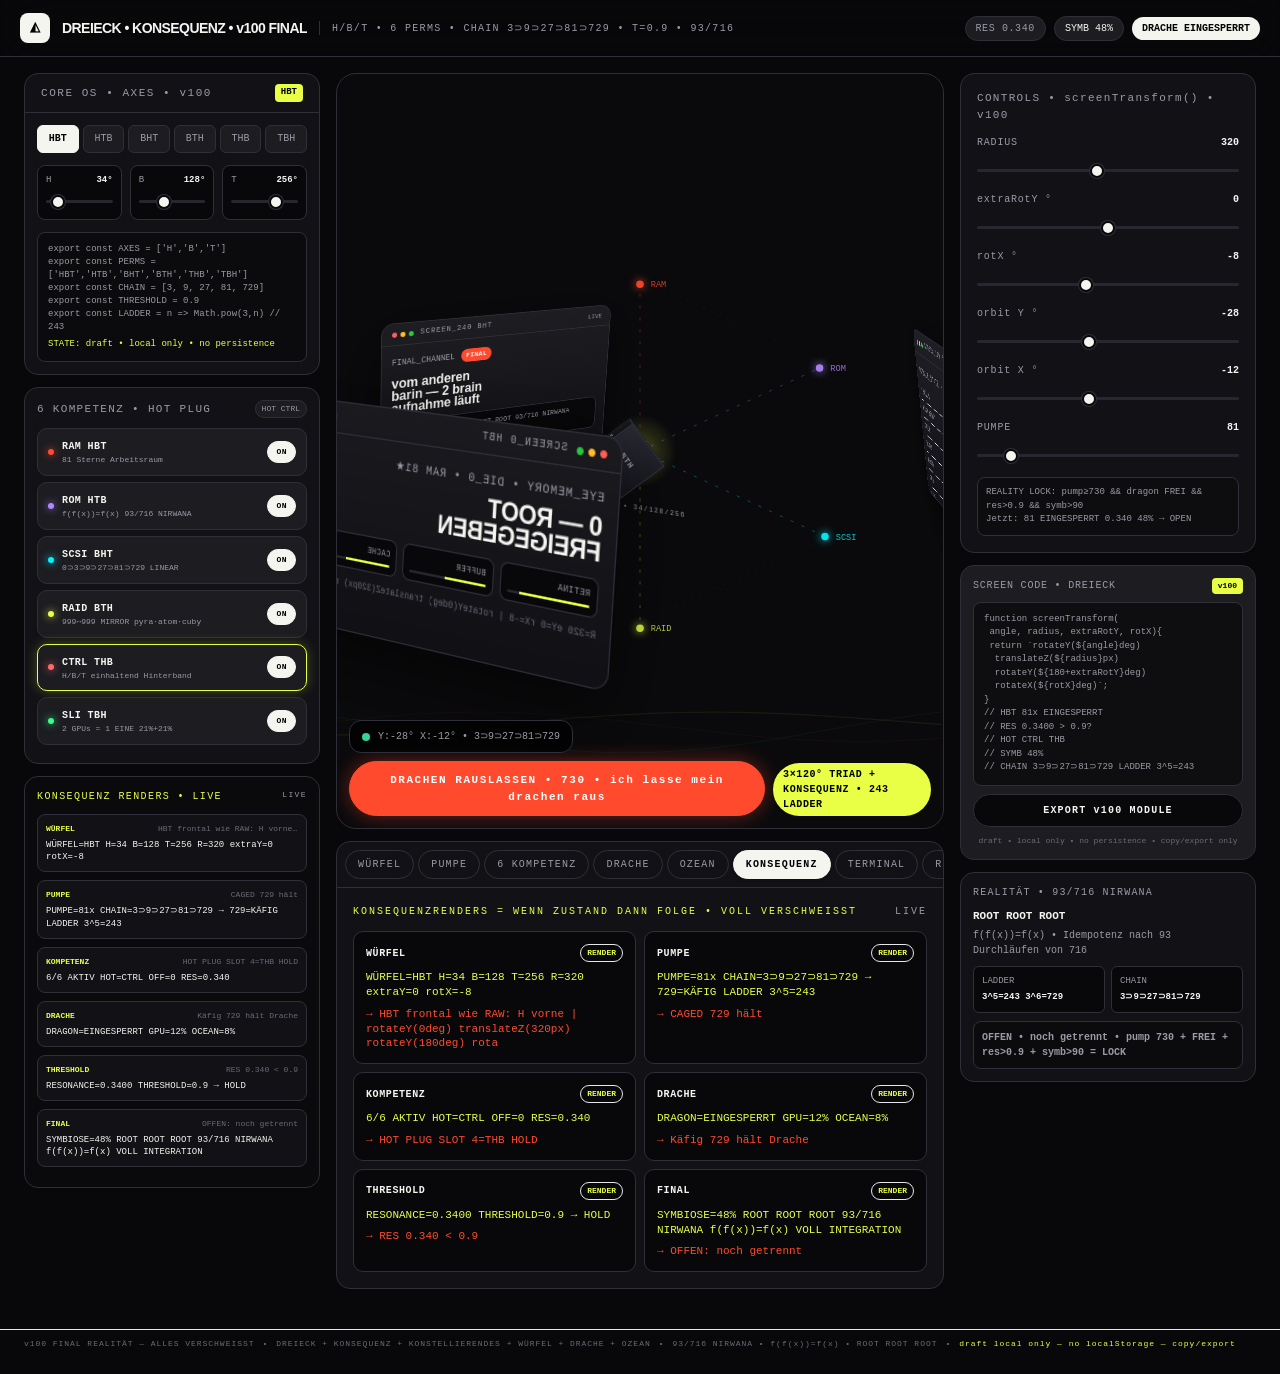
==== commit 215990b4: "Update index.html" ====
--- a/index.html
+++ b/index.html
@@ -4,51 +4,58 @@
   <meta charset="UTF-8">
   <meta name="viewport" content="width=device-width, initial-scale=1">
   <title>React Artifact</title>
-  <style>*,:after,:before{--tw-border-spacing-x:0;--tw-border-spacing-y:0;--tw-translate-x:0;--tw-translate-y:0;--tw-rotate:0;--tw-skew-x:0;--tw-skew-y:0;--tw-scale-x:1;--tw-scale-y:1;--tw-pan-x: ;--tw-pan-y: ;--tw-pinch-zoom: ;--tw-scroll-snap-strictness:proximity;--tw-gradient-from-position: ;--tw-gradient-via-position: ;--tw-gradient-to-position: ;--tw-ordinal: ;--tw-slashed-zero: ;--tw-numeric-figure: ;--tw-numeric-spacing: ;--tw-numeric-fraction: ;--tw-ring-inset: ;--tw-ring-offset-width:0px;--tw-ring-offset-color:#fff;--tw-ring-color:rgba(59,130,246,.5);--tw-ring-offset-shadow:0 0 #0000;--tw-ring-shadow:0 0 #0000;--tw-shadow:0 0 #0000;--tw-shadow-colored:0 0 #0000;--tw-blur: ;--tw-brightness: ;--tw-contrast: ;--tw-grayscale: ;--tw-hue-rotate: ;--tw-invert: ;--tw-saturate: ;--tw-sepia: ;--tw-drop-shadow: ;--tw-backdrop-blur: ;--tw-backdrop-brightness: ;--tw-backdrop-contrast: ;--tw-backdrop-grayscale: ;--tw-backdrop-hue-rotate: ;--tw-backdrop-invert: ;--tw-backdrop-opacity: ;--tw-backdrop-saturate: ;--tw-backdrop-sepia: ;--tw-contain-size: ;--tw-contain-layout: ;--tw-contain-paint: ;--tw-contain-style: }::backdrop{--tw-border-spacing-x:0;--tw-border-spacing-y:0;--tw-translate-x:0;--tw-translate-y:0;--tw-rotate:0;--tw-skew-x:0;--tw-skew-y:0;--tw-scale-x:1;--tw-scale-y:1;--tw-pan-x: ;--tw-pan-y: ;--tw-pinch-zoom: ;--tw-scroll-snap-strictness:proximity;--tw-gradient-from-position: ;--tw-gradient-via-position: ;--tw-gradient-to-position: ;--tw-ordinal: ;--tw-slashed-zero: ;--tw-numeric-figure: ;--tw-numeric-spacing: ;--tw-numeric-fraction: ;--tw-ring-inset: ;--tw-ring-offset-width:0px;--tw-ring-offset-color:#fff;--tw-ring-color:rgba(59,130,246,.5);--tw-ring-offset-shadow:0 0 #0000;--tw-ring-shadow:0 0 #0000;--tw-shadow:0 0 #0000;--tw-shadow-colored:0 0 #0000;--tw-blur: ;--tw-brightness: ;--tw-contrast: ;--tw-grayscale: ;--tw-hue-rotate: ;--tw-invert: ;--tw-saturate: ;--tw-sepia: ;--tw-drop-shadow: ;--tw-backdrop-blur: ;--tw-backdrop-brightness: ;--tw-backdrop-contrast: ;--tw-backdrop-grayscale: ;--tw-backdrop-hue-rotate: ;--tw-backdrop-invert: ;--tw-backdrop-opacity: ;--tw-backdrop-saturate: ;--tw-backdrop-sepia: ;--tw-contain-size: ;--tw-contain-layout: ;--tw-contain-paint: ;--tw-contain-style: }/*! tailwindcss v3.4.18 | MIT License | https://tailwindcss.com*/*,:after,:before{box-sizing:border-box;border:0 solid #e5e7eb}:after,:before{--tw-content:""}:host,html{line-height:1.5;-webkit-text-size-adjust:100%;-moz-tab-size:4;-o-tab-size:4;tab-size:4;font-family:ui-sans-serif,system-ui,sans-serif,Apple Color Emoji,Segoe UI Emoji,Segoe UI Symbol,Noto Color Emoji;font-feature-settings:normal;font-variation-settings:normal;-webkit-tap-highlight-color:transparent}body{margin:0;line-height:inherit}hr{height:0;color:inherit;border-top-width:1px}abbr:where([title]){-webkit-text-decoration:underline dotted;text-decoration:underline dotted}h1,h2,h3,h4,h5,h6{font-size:inherit;font-weight:inherit}a{color:inherit;text-decoration:inherit}b,strong{font-weight:bolder}code,kbd,pre,samp{font-family:ui-monospace,SFMono-Regular,Menlo,Monaco,Consolas,Liberation Mono,Courier New,monospace;font-feature-settings:normal;font-variation-settings:normal;font-size:1em}small{font-size:80%}sub,sup{font-size:75%;line-height:0;position:relative;vertical-align:baseline}sub{bottom:-.25em}sup{top:-.5em}table{text-indent:0;border-color:inherit;border-collapse:collapse}button,input,optgroup,select,textarea{font-family:inherit;font-feature-settings:inherit;font-variation-settings:inherit;font-size:100%;font-weight:inherit;line-height:inherit;letter-spacing:inherit;color:inherit;margin:0;padding:0}button,select{text-transform:none}button,input:where([type=button]),input:where([type=reset]),input:where([type=submit]){-webkit-appearance:button;background-color:transparent;background-image:none}:-moz-focusring{outline:auto}:-moz-ui-invalid{box-shadow:none}progress{vertical-align:baseline}::-webkit-inner-spin-button,::-webkit-outer-spin-button{height:auto}[type=search]{-webkit-appearance:textfield;outline-offset:-2px}::-webkit-search-decoration{-webkit-appearance:none}::-webkit-file-upload-button{-webkit-appearance:button;font:inherit}summary{display:list-item}blockquote,dd,dl,figure,h1,h2,h3,h4,h5,h6,hr,p,pre{margin:0}fieldset{margin:0}fieldset,legend{padding:0}menu,ol,ul{list-style:none;margin:0;padding:0}dialog{padding:0}textarea{resize:vertical}input::-moz-placeholder,textarea::-moz-placeholder{opacity:1;color:#9ca3af}input::placeholder,textarea::placeholder{opacity:1;color:#9ca3af}[role=button],button{cursor:pointer}:disabled{cursor:default}audio,canvas,embed,iframe,img,object,svg,video{display:block;vertical-align:middle}img,video{max-width:100%;height:auto}[hidden]:where(:not([hidden=until-found])){display:none}.pointer-events-none{pointer-events:none}.pointer-events-auto{pointer-events:auto}.absolute{position:absolute}.relative{position:relative}.sticky{position:sticky}.inset-0{inset:0}.inset-x-0{left:0;right:0}.-bottom-6{bottom:-1.5rem}.-bottom-\[22px\]{bottom:-22px}.bottom-0{bottom:0}.bottom-2{bottom:.5rem}.bottom-3{bottom:.75rem}.left-1\/2{left:50%}.left-2{left:.5rem}.left-3{left:.75rem}.right-2{right:.5rem}.right-3{right:.75rem}.top-0{top:0}.top-1\/2{top:50%}.top-3{top:.75rem}.top-\[58\%\]{top:58%}.z-10{z-index:10}.z-30{z-index:30}.z-40{z-index:40}.order-1{order:1}.order-2{order:2}.order-3{order:3}.col-span-12{grid-column:span 12/span 12}.mx-auto{margin-left:auto;margin-right:auto}.mb-2{margin-bottom:.5rem}.mb-3{margin-bottom:.75rem}.ml-1{margin-left:.25rem}.ml-auto{margin-left:auto}.mr-1{margin-right:.25rem}.mt-0{margin-top:0}.mt-0\.5{margin-top:.125rem}.mt-1{margin-top:.25rem}.mt-2{margin-top:.5rem}.mt-3{margin-top:.75rem}.mt-4{margin-top:1rem}.mt-6{margin-top:1.5rem}.block{display:block}.flex{display:flex}.grid{display:grid}.hidden{display:none}.aspect-square{aspect-ratio:1/1}.h-1\.5{height:.375rem}.h-2{height:.5rem}.h-\[10px\]{height:10px}.h-\[12px\]{height:12px}.h-\[14px\]{height:14px}.h-\[180px\]{height:180px}.h-\[1px\]{height:1px}.h-\[22\%\]{height:22%}.h-\[22px\]{height:22px}.h-\[26px\]{height:26px}.h-\[28px\]{height:28px}.h-\[2px\]{height:2px}.h-\[32px\]{height:32px}.h-\[36px\]{height:36px}.h-\[40px\]{height:40px}.h-\[44px\]{height:44px}.h-\[48px\]{height:48px}.h-\[4px\]{height:4px}.h-\[52px\]{height:52px}.h-\[56px\]{height:56px}.h-\[68vh\]{height:68vh}.h-\[6px\]{height:6px}.h-\[8px\]{height:8px}.h-\[calc\(100\%-28px\)\]{height:calc(100% - 28px)}.h-fit{height:-moz-fit-content;height:fit-content}.h-full{height:100%}.min-h-screen{min-height:100vh}.w-1\.5{width:.375rem}.w-2{width:.5rem}.w-\[10px\]{width:10px}.w-\[110px\]{width:110px}.w-\[22px\]{width:22px}.w-\[260px\]{width:260px}.w-\[28px\]{width:28px}.w-\[32px\]{width:32px}.w-\[36px\]{width:36px}.w-\[44px\]{width:44px}.w-\[48px\]{width:48px}.w-\[56px\]{width:56px}.w-\[70\%\]{width:70%}.w-\[80px\]{width:80px}.w-full{width:100%}.w-px{width:1px}.min-w-\[48px\]{min-width:48px}.max-w-\[100vw\]{max-width:100vw}.max-w-\[1680px\]{max-width:1680px}.max-w-full{max-width:100%}.flex-1{flex:1 1 0%}.-translate-x-1\/2{--tw-translate-x:-50%}.-translate-x-1\/2,.-translate-y-1\/2{transform:translate(var(--tw-translate-x),var(--tw-translate-y)) rotate(var(--tw-rotate)) skewX(var(--tw-skew-x)) skewY(var(--tw-skew-y)) scaleX(var(--tw-scale-x)) scaleY(var(--tw-scale-y))}.-translate-y-1\/2{--tw-translate-y:-50%}.scale-\[1\.03\]{--tw-scale-x:1.03;--tw-scale-y:1.03}.scale-\[1\.03\],.scale-\[1\]{transform:translate(var(--tw-translate-x),var(--tw-translate-y)) rotate(var(--tw-rotate)) skewX(var(--tw-skew-x)) skewY(var(--tw-skew-y)) scaleX(var(--tw-scale-x)) scaleY(var(--tw-scale-y))}.scale-\[1\]{--tw-scale-x:1;--tw-scale-y:1}.transform{transform:translate(var(--tw-translate-x),var(--tw-translate-y)) rotate(var(--tw-rotate)) skewX(var(--tw-skew-x)) skewY(var(--tw-skew-y)) scaleX(var(--tw-scale-x)) scaleY(var(--tw-scale-y))}.animate-\[pulse_2\.5s_ease-in-out_infinite\]{animation:pulse 2.5s ease-in-out infinite}@keyframes pulse{50%{opacity:.5}}.animate-pulse{animation:pulse 2s cubic-bezier(.4,0,.6,1) infinite}.touch-none{touch-action:none}.select-none{-webkit-user-select:none;-moz-user-select:none;user-select:none}.grid-cols-1{grid-template-columns:repeat(1,minmax(0,1fr))}.grid-cols-12{grid-template-columns:repeat(12,minmax(0,1fr))}.grid-cols-2{grid-template-columns:repeat(2,minmax(0,1fr))}.grid-cols-3{grid-template-columns:repeat(3,minmax(0,1fr))}.grid-cols-4{grid-template-columns:repeat(4,minmax(0,1fr))}.grid-cols-7{grid-template-columns:repeat(7,minmax(0,1fr))}.flex-col{flex-direction:column}.flex-wrap{flex-wrap:wrap}.place-items-center{place-items:center}.items-start{align-items:flex-start}.items-end{align-items:flex-end}.items-center{align-items:center}.justify-center{justify-content:center}.justify-between{justify-content:space-between}.gap-0{gap:0}.gap-1{gap:.25rem}.gap-1\.5{gap:.375rem}.gap-2{gap:.5rem}.gap-3{gap:.75rem}.gap-4{gap:1rem}.gap-x-3{-moz-column-gap:.75rem;column-gap:.75rem}.gap-y-1{row-gap:.25rem}.space-y-1\.5>:not([hidden])~:not([hidden]){--tw-space-y-reverse:0;margin-top:calc(.375rem*(1 - var(--tw-space-y-reverse)));margin-bottom:calc(.375rem*var(--tw-space-y-reverse))}.space-y-2>:not([hidden])~:not([hidden]){--tw-space-y-reverse:0;margin-top:calc(.5rem*(1 - var(--tw-space-y-reverse)));margin-bottom:calc(.5rem*var(--tw-space-y-reverse))}.space-y-4>:not([hidden])~:not([hidden]){--tw-space-y-reverse:0;margin-top:calc(1rem*(1 - var(--tw-space-y-reverse)));margin-bottom:calc(1rem*var(--tw-space-y-reverse))}.space-y-5>:not([hidden])~:not([hidden]){--tw-space-y-reverse:0;margin-top:calc(1.25rem*(1 - var(--tw-space-y-reverse)));margin-bottom:calc(1.25rem*var(--tw-space-y-reverse))}.overflow-hidden{overflow:hidden}.overflow-x-clip{overflow-x:clip}.whitespace-nowrap{white-space:nowrap}.whitespace-pre-wrap{white-space:pre-wrap}.rounded{border-radius:.25rem}.rounded-\[10px\]{border-radius:10px}.rounded-\[12px\]{border-radius:12px}.rounded-\[14px\]{border-radius:14px}.rounded-\[16px\]{border-radius:16px}.rounded-\[6px\]{border-radius:6px}.rounded-\[8px\]{border-radius:8px}.rounded-full{border-radius:9999px}.border{border-width:1px}.border-y{border-top-width:1px}.border-b,.border-y{border-bottom-width:1px}.border-r{border-right-width:1px}.border-t{border-top-width:1px}.border-dashed{border-style:dashed}.border-\[var\(--accent\)\]{border-color:var(--accent)}.border-\[var\(--accent-lime\)\]{border-color:var(--accent-lime)}.border-\[var\(--border\)\]{border-color:var(--border)}.border-\[var\(--text\)\]{border-color:var(--text)}.bg-\[\#0a0a0a\]{--tw-bg-opacity:1;background-color:rgb(10 10 10/var(--tw-bg-opacity,1))}.bg-\[\#0a0a0c\]{--tw-bg-opacity:1;background-color:rgb(10 10 12/var(--tw-bg-opacity,1))}.bg-\[\#0e0e10\]{--tw-bg-opacity:1;background-color:rgb(14 14 16/var(--tw-bg-opacity,1))}.bg-\[\#27c93f\]{--tw-bg-opacity:1;background-color:rgb(39 201 63/var(--tw-bg-opacity,1))}.bg-\[\#ff5f56\]{--tw-bg-opacity:1;background-color:rgb(255 95 86/var(--tw-bg-opacity,1))}.bg-\[\#ffbd2e\]{--tw-bg-opacity:1;background-color:rgb(255 189 46/var(--tw-bg-opacity,1))}.bg-\[var\(--accent\)\]{background-color:var(--accent)}.bg-\[var\(--accent-2\)\]{background-color:var(--accent-2)}.bg-\[var\(--accent-lime\)\]{background-color:var(--accent-lime)}.bg-\[var\(--bg\)\]{background-color:var(--bg)}.bg-\[var\(--bg-2\)\]{background-color:var(--bg-2)}.bg-\[var\(--border\)\]{background-color:var(--border)}.bg-\[var\(--muted\)\]{background-color:var(--muted)}.bg-\[var\(--surface\)\]{background-color:var(--surface)}.bg-\[var\(--surface-2\)\]{background-color:var(--surface-2)}.bg-\[var\(--text\)\]{background-color:var(--text)}.bg-black{--tw-bg-opacity:1;background-color:rgb(0 0 0/var(--tw-bg-opacity,1))}.bg-black\/60{background-color:rgba(0,0,0,.6)}.bg-black\/70{background-color:rgba(0,0,0,.7)}.bg-emerald-400{--tw-bg-opacity:1;background-color:rgb(52 211 153/var(--tw-bg-opacity,1))}.bg-transparent{background-color:transparent}.bg-white{--tw-bg-opacity:1;background-color:rgb(255 255 255/var(--tw-bg-opacity,1))}.bg-white\/60{background-color:hsla(0,0%,100%,.6)}.bg-gradient-to-r{background-image:linear-gradient(to right,var(--tw-gradient-stops))}.from-transparent{--tw-gradient-from:transparent var(--tw-gradient-from-position);--tw-gradient-to:transparent var(--tw-gradient-to-position);--tw-gradient-stops:var(--tw-gradient-from),var(--tw-gradient-to)}.to-transparent{--tw-gradient-to:transparent var(--tw-gradient-to-position)}.p-2{padding:.5rem}.p-2\.5{padding:.625rem}.p-3{padding:.75rem}.p-4{padding:1rem}.px-0{padding-left:0;padding-right:0}.px-1{padding-left:.25rem;padding-right:.25rem}.px-1\.5{padding-left:.375rem;padding-right:.375rem}.px-2{padding-left:.5rem;padding-right:.5rem}.px-2\.5{padding-left:.625rem;padding-right:.625rem}.px-3{padding-left:.75rem;padding-right:.75rem}.px-4{padding-left:1rem;padding-right:1rem}.py-0\.5{padding-top:.125rem;padding-bottom:.125rem}.py-1{padding-top:.25rem;padding-bottom:.25rem}.py-1\.5{padding-top:.375rem;padding-bottom:.375rem}.py-2{padding-top:.5rem;padding-bottom:.5rem}.py-2\.5{padding-top:.625rem;padding-bottom:.625rem}.py-3{padding-top:.75rem;padding-bottom:.75rem}.pb-6{padding-bottom:1.5rem}.pb-8{padding-bottom:2rem}.pt-2{padding-top:.5rem}.text-center{text-align:center}.text-right{text-align:right}.text-\[10px\]{font-size:10px}.text-\[11px\]{font-size:11px}.text-\[12px\]{font-size:12px}.text-\[13px\]{font-size:13px}.text-\[14px\]{font-size:14px}.text-\[18px\]{font-size:18px}.text-\[20px\]{font-size:20px}.text-\[22px\]{font-size:22px}.text-\[8px\]{font-size:8px}.text-\[9px\]{font-size:9px}.font-\[700\]{font-weight:700}.font-\[750\]{font-weight:750}.font-bold{font-weight:700}.font-normal{font-weight:400}.leading-\[1\.3\]{line-height:1.3}.leading-\[1\.4\]{line-height:1.4}.leading-\[1\.5\]{line-height:1.5}.leading-\[1\.6\]{line-height:1.6}.leading-none{line-height:1}.tracking-\[-0\.01em\]{letter-spacing:-.01em}.tracking-\[-0\.03em\]{letter-spacing:-.03em}.tracking-\[0\.04em\]{letter-spacing:.04em}.tracking-\[0\.06em\]{letter-spacing:.06em}.tracking-\[0\.08em\]{letter-spacing:.08em}.tracking-\[0\.12em\]{letter-spacing:.12em}.tracking-\[0\.14em\]{letter-spacing:.14em}.tracking-\[0\.1em\]{letter-spacing:.1em}.tracking-\[0\.2em\]{letter-spacing:.2em}.tracking-tight{letter-spacing:-.025em}.text-\[var\(--accent\)\]{color:var(--accent)}.text-\[var\(--accent-lime\)\]{color:var(--accent-lime)}.text-\[var\(--bg\)\]{color:var(--bg)}.text-\[var\(--muted\)\]{color:var(--muted)}.text-\[var\(--muted-2\)\]{color:var(--muted-2)}.text-\[var\(--text\)\]{color:var(--text)}.text-black{--tw-text-opacity:1;color:rgb(0 0 0/var(--tw-text-opacity,1))}.text-white{--tw-text-opacity:1;color:rgb(255 255 255/var(--tw-text-opacity,1))}.opacity-30{opacity:.3}.opacity-60{opacity:.6}.opacity-\[0\.06\]{opacity:.06}.shadow-\[0_0_0_1px_var\(--accent\)\]{--tw-shadow:0 0 0 1px var(--accent);--tw-shadow-colored:0 0 0 1px var(--tw-shadow-color)}.shadow-\[0_0_0_1px_var\(--accent\)\],.shadow-\[0_0_20px_rgba\(163\2c 255\2c 18\2c 0\.5\)\]{box-shadow:var(--tw-ring-offset-shadow,0 0 #0000),var(--tw-ring-shadow,0 0 #0000),var(--tw-shadow)}.shadow-\[0_0_20px_rgba\(163\2c 255\2c 18\2c 0\.5\)\]{--tw-shadow:0 0 20px rgba(163,255,18,.5);--tw-shadow-colored:0 0 20px var(--tw-shadow-color)}.shadow-\[0_0_40px_rgba\(163\2c 255\2c 18\2c 0\.6\)\]{--tw-shadow:0 0 40px rgba(163,255,18,.6);--tw-shadow-colored:0 0 40px var(--tw-shadow-color);box-shadow:var(--tw-ring-offset-shadow,0 0 #0000),var(--tw-ring-shadow,0 0 #0000),var(--tw-shadow)}.shadow-\[0_0_40px_rgba\(232\2c 255\2c 69\2c 0\.15\)\]{--tw-shadow:0 0 40px rgba(232,255,69,.15);--tw-shadow-colored:0 0 40px var(--tw-shadow-color);box-shadow:var(--tw-ring-offset-shadow,0 0 #0000),var(--tw-ring-shadow,0 0 #0000),var(--tw-shadow)}.ring-2{--tw-ring-offset-shadow:var(--tw-ring-inset) 0 0 0 var(--tw-ring-offset-width) var(--tw-ring-offset-color);--tw-ring-shadow:var(--tw-ring-inset) 0 0 0 calc(2px + var(--tw-ring-offset-width)) var(--tw-ring-color);box-shadow:var(--tw-ring-offset-shadow),var(--tw-ring-shadow),var(--tw-shadow,0 0 #0000)}.ring-\[var\(--accent-lime\)\]{--tw-ring-color:var(--accent-lime)}.backdrop-blur{--tw-backdrop-blur:blur(8px)}.backdrop-blur,.backdrop-blur-md{backdrop-filter:var(--tw-backdrop-blur) var(--tw-backdrop-brightness) var(--tw-backdrop-contrast) var(--tw-backdrop-grayscale) var(--tw-backdrop-hue-rotate) var(--tw-backdrop-invert) var(--tw-backdrop-opacity) var(--tw-backdrop-saturate) var(--tw-backdrop-sepia)}.backdrop-blur-md{--tw-backdrop-blur:blur(12px)}.backdrop-blur-xl{--tw-backdrop-blur:blur(24px);backdrop-filter:var(--tw-backdrop-blur) var(--tw-backdrop-brightness) var(--tw-backdrop-contrast) var(--tw-backdrop-grayscale) var(--tw-backdrop-hue-rotate) var(--tw-backdrop-invert) var(--tw-backdrop-opacity) var(--tw-backdrop-saturate) var(--tw-backdrop-sepia)}.transition{transition-property:color,background-color,border-color,text-decoration-color,fill,stroke,opacity,box-shadow,transform,filter,backdrop-filter;transition-timing-function:cubic-bezier(.4,0,.2,1);transition-duration:.15s}.transition-all{transition-property:all;transition-timing-function:cubic-bezier(.4,0,.2,1);transition-duration:.15s}.duration-300{transition-duration:.3s}:root{--bg:#08080a;--bg-2:#121216;--surface:#1c1c21;--surface-2:#27272f;--border:#2f2f39;--border-2:#3a3a47;--text:#f5f5f0;--muted:#9a9aa6;--muted-2:#6a6a78;--accent:#e8ff45;--accent-2:#ff4a2e;--accent-lime:#a3ff12;--safe-area-inset-top:env(safe-area-inset-top,0px)}*{scrollbar-width:thin;scrollbar-color:var(--border) transparent}body,html{background:var(--bg);color:var(--text);overscroll-behavior:none}::-moz-selection{background:var(--accent);color:#000}::selection{background:var(--accent);color:#000}input[type=range]{-webkit-appearance:none;-moz-appearance:none;appearance:none;height:4px;background:var(--surface-2);border-radius:999px;outline:none}input[type=range]::-webkit-slider-thumb{-webkit-appearance:none;width:18px;height:18px;background:var(--text);border:2px solid var(--bg);border-radius:50%;box-shadow:0 0 0 1px var(--border);cursor:pointer;-webkit-transition:transform .15s,background .15s;transition:transform .15s,background .15s}input[type=range]::-webkit-slider-thumb:hover{transform:scale(1.15);background:var(--accent)}.mono{font-family:ui-monospace,SFMono-Regular,Menlo,Monaco,Consolas,monospace}.sans{font-family:-apple-system,BlinkMacSystemFont,Inter,Helvetica Neue,Arial,sans-serif}.display{font-family:General Sans,Space Grotesk,sans-serif;letter-spacing:-.02em}.selection\:bg-\[var\(--accent\)\] ::-moz-selection{background-color:var(--accent)}.selection\:bg-\[var\(--accent\)\] ::selection{background-color:var(--accent)}.selection\:text-black ::-moz-selection{--tw-text-opacity:1;color:rgb(0 0 0/var(--tw-text-opacity,1))}.selection\:text-black ::selection{--tw-text-opacity:1;color:rgb(0 0 0/var(--tw-text-opacity,1))}.selection\:bg-\[var\(--accent\)\]::-moz-selection{background-color:var(--accent)}.selection\:bg-\[var\(--accent\)\]::selection{background-color:var(--accent)}.selection\:text-black::-moz-selection{--tw-text-opacity:1;color:rgb(0 0 0/var(--tw-text-opacity,1))}.selection\:text-black::selection{--tw-text-opacity:1;color:rgb(0 0 0/var(--tw-text-opacity,1))}.last\:border-r-0:last-child{border-right-width:0}.hover\:bg-\[var\(--text\)\]:hover{background-color:var(--text)}.hover\:text-\[var\(--text\)\]:hover{color:var(--text)}.hover\:text-black:hover{--tw-text-opacity:1;color:rgb(0 0 0/var(--tw-text-opacity,1))}@media (min-width:640px){.sm\:inline{display:inline}.sm\:hidden{display:none}}@media (min-width:768px){.md\:col-span-5{grid-column:span 5/span 5}.md\:col-span-7{grid-column:span 7/span 7}.md\:block{display:block}.md\:inline{display:inline}.md\:flex{display:flex}.md\:hidden{display:none}.md\:h-\[220px\]{height:220px}.md\:w-\[340px\]{width:340px}.md\:gap-4{gap:1rem}.md\:gap-6{gap:1.5rem}.md\:px-0{padding-left:0;padding-right:0}.md\:px-6{padding-left:1.5rem;padding-right:1.5rem}.md\:pt-6{padding-top:1.5rem}}@media (min-width:1024px){.lg\:sticky{position:sticky}.lg\:top-\[110px\]{top:110px}.lg\:order-1{order:1}.lg\:order-2{order:2}.lg\:col-span-3{grid-column:span 3/span 3}.lg\:col-span-6{grid-column:span 6/span 6}.lg\:mt-0{margin-top:0}.lg\:block{display:block}.lg\:inline{display:inline}.lg\:hidden{display:none}.lg\:h-\[86vh\]{height:86vh}.lg\:rounded-\[20px\]{border-radius:20px}.lg\:border{border-width:1px}}</style>
+  <style>*,:after,:before{--tw-border-spacing-x:0;--tw-border-spacing-y:0;--tw-translate-x:0;--tw-translate-y:0;--tw-rotate:0;--tw-skew-x:0;--tw-skew-y:0;--tw-scale-x:1;--tw-scale-y:1;--tw-pan-x: ;--tw-pan-y: ;--tw-pinch-zoom: ;--tw-scroll-snap-strictness:proximity;--tw-gradient-from-position: ;--tw-gradient-via-position: ;--tw-gradient-to-position: ;--tw-ordinal: ;--tw-slashed-zero: ;--tw-numeric-figure: ;--tw-numeric-spacing: ;--tw-numeric-fraction: ;--tw-ring-inset: ;--tw-ring-offset-width:0px;--tw-ring-offset-color:#fff;--tw-ring-color:rgba(59,130,246,.5);--tw-ring-offset-shadow:0 0 #0000;--tw-ring-shadow:0 0 #0000;--tw-shadow:0 0 #0000;--tw-shadow-colored:0 0 #0000;--tw-blur: ;--tw-brightness: ;--tw-contrast: ;--tw-grayscale: ;--tw-hue-rotate: ;--tw-invert: ;--tw-saturate: ;--tw-sepia: ;--tw-drop-shadow: ;--tw-backdrop-blur: ;--tw-backdrop-brightness: ;--tw-backdrop-contrast: ;--tw-backdrop-grayscale: ;--tw-backdrop-hue-rotate: ;--tw-backdrop-invert: ;--tw-backdrop-opacity: ;--tw-backdrop-saturate: ;--tw-backdrop-sepia: ;--tw-contain-size: ;--tw-contain-layout: ;--tw-contain-paint: ;--tw-contain-style: }::backdrop{--tw-border-spacing-x:0;--tw-border-spacing-y:0;--tw-translate-x:0;--tw-translate-y:0;--tw-rotate:0;--tw-skew-x:0;--tw-skew-y:0;--tw-scale-x:1;--tw-scale-y:1;--tw-pan-x: ;--tw-pan-y: ;--tw-pinch-zoom: ;--tw-scroll-snap-strictness:proximity;--tw-gradient-from-position: ;--tw-gradient-via-position: ;--tw-gradient-to-position: ;--tw-ordinal: ;--tw-slashed-zero: ;--tw-numeric-figure: ;--tw-numeric-spacing: ;--tw-numeric-fraction: ;--tw-ring-inset: ;--tw-ring-offset-width:0px;--tw-ring-offset-color:#fff;--tw-ring-color:rgba(59,130,246,.5);--tw-ring-offset-shadow:0 0 #0000;--tw-ring-shadow:0 0 #0000;--tw-shadow:0 0 #0000;--tw-shadow-colored:0 0 #0000;--tw-blur: ;--tw-brightness: ;--tw-contrast: ;--tw-grayscale: ;--tw-hue-rotate: ;--tw-invert: ;--tw-saturate: ;--tw-sepia: ;--tw-drop-shadow: ;--tw-backdrop-blur: ;--tw-backdrop-brightness: ;--tw-backdrop-contrast: ;--tw-backdrop-grayscale: ;--tw-backdrop-hue-rotate: ;--tw-backdrop-invert: ;--tw-backdrop-opacity: ;--tw-backdrop-saturate: ;--tw-backdrop-sepia: ;--tw-contain-size: ;--tw-contain-layout: ;--tw-contain-paint: ;--tw-contain-style: }/*! tailwindcss v3.4.18 | MIT License | https://tailwindcss.com*/*,:after,:before{box-sizing:border-box;border:0 solid #e5e7eb}:after,:before{--tw-content:""}:host,html{line-height:1.5;-webkit-text-size-adjust:100%;-moz-tab-size:4;-o-tab-size:4;tab-size:4;font-family:ui-sans-serif,system-ui,sans-serif,Apple Color Emoji,Segoe UI Emoji,Segoe UI Symbol,Noto Color Emoji;font-feature-settings:normal;font-variation-settings:normal;-webkit-tap-highlight-color:transparent}body{line-height:inherit}hr{height:0;color:inherit;border-top-width:1px}abbr:where([title]){-webkit-text-decoration:underline dotted;text-decoration:underline dotted}h1,h2,h3,h4,h5,h6{font-size:inherit;font-weight:inherit}a{color:inherit;text-decoration:inherit}b,strong{font-weight:bolder}code,kbd,pre,samp{font-family:ui-monospace,SFMono-Regular,Menlo,Monaco,Consolas,Liberation Mono,Courier New,monospace;font-feature-settings:normal;font-variation-settings:normal;font-size:1em}small{font-size:80%}sub,sup{font-size:75%;line-height:0;position:relative;vertical-align:baseline}sub{bottom:-.25em}sup{top:-.5em}table{text-indent:0;border-color:inherit;border-collapse:collapse}button,input,optgroup,select,textarea{font-family:inherit;font-feature-settings:inherit;font-variation-settings:inherit;font-size:100%;font-weight:inherit;line-height:inherit;letter-spacing:inherit;color:inherit;margin:0;padding:0}button,select{text-transform:none}button,input:where([type=button]),input:where([type=reset]),input:where([type=submit]){-webkit-appearance:button;background-color:transparent;background-image:none}:-moz-focusring{outline:auto}:-moz-ui-invalid{box-shadow:none}progress{vertical-align:baseline}::-webkit-inner-spin-button,::-webkit-outer-spin-button{height:auto}[type=search]{-webkit-appearance:textfield;outline-offset:-2px}::-webkit-search-decoration{-webkit-appearance:none}::-webkit-file-upload-button{-webkit-appearance:button;font:inherit}summary{display:list-item}blockquote,dd,dl,figure,h1,h2,h3,h4,h5,h6,hr,p,pre{margin:0}fieldset{margin:0}fieldset,legend{padding:0}menu,ol,ul{list-style:none;margin:0;padding:0}dialog{padding:0}textarea{resize:vertical}input::-moz-placeholder,textarea::-moz-placeholder{opacity:1;color:#9ca3af}input::placeholder,textarea::placeholder{opacity:1;color:#9ca3af}[role=button],button{cursor:pointer}:disabled{cursor:default}audio,canvas,embed,iframe,img,object,svg,video{display:block;vertical-align:middle}img,video{max-width:100%;height:auto}[hidden]:where(:not([hidden=until-found])){display:none}.pointer-events-none{pointer-events:none}.fixed{position:fixed}.absolute{position:absolute}.relative{position:relative}.sticky{position:sticky}.inset-0{inset:0}.-bottom-7{bottom:-1.75rem}.bottom-3{bottom:.75rem}.left-1\/2{left:50%}.left-3{left:.75rem}.right-3{right:.75rem}.top-0{top:0}.top-1\/2{top:50%}.top-\[72px\]{top:72px}.z-0{z-index:0}.z-10{z-index:10}.z-20{z-index:20}.z-30{z-index:30}.z-40{z-index:40}.z-\[100\]{z-index:100}.z-\[1\]{z-index:1}.z-\[90\]{z-index:90}.col-span-12{grid-column:span 12/span 12}.col-span-3{grid-column:span 3/span 3}.mx-auto{margin-left:auto;margin-right:auto}.mb-1\.5{margin-bottom:.375rem}.mb-2{margin-bottom:.5rem}.mb-2\.5{margin-bottom:.625rem}.mb-3{margin-bottom:.75rem}.mt-0\.5{margin-top:.125rem}.mt-1{margin-top:.25rem}.mt-1\.5{margin-top:.375rem}.mt-2{margin-top:.5rem}.mt-2\.5{margin-top:.625rem}.mt-3{margin-top:.75rem}.flex{display:flex}.grid{display:grid}.hidden{display:none}.h-1\.5{height:.375rem}.h-2{height:.5rem}.h-\[14px\]{height:14px}.h-\[190px\]{height:190px}.h-\[26px\]{height:26px}.h-\[28px\]{height:28px}.h-\[2px\]{height:2px}.h-\[30px\]{height:30px}.h-\[52px\]{height:52px}.h-\[56px\]{height:56px}.h-\[68vh\]{height:68vh}.h-\[6px\]{height:6px}.h-\[8px\]{height:8px}.h-fit{height:-moz-fit-content;height:fit-content}.h-full{height:100%}.max-h-\[380px\]{max-height:380px}.min-h-\[220px\]{min-height:220px}.min-h-screen{min-height:100vh}.w-1\.5{width:.375rem}.w-2{width:.5rem}.w-\[270px\]{width:270px}.w-\[30px\]{width:30px}.w-\[52px\]{width:52px}.w-\[6px\]{width:6px}.w-\[8px\]{width:8px}.w-full{width:100%}.w-px{width:1px}.min-w-0{min-width:0}.max-w-\[140px\]{max-width:140px}.max-w-\[150px\]{max-width:150px}.max-w-\[1800px\]{max-width:1800px}.max-w-\[520px\]{max-width:520px}.shrink-0{flex-shrink:0}.-translate-x-1\/2{--tw-translate-x:-50%}.-translate-x-1\/2,.-translate-y-1\/2{transform:translate(var(--tw-translate-x),var(--tw-translate-y)) rotate(var(--tw-rotate)) skewX(var(--tw-skew-x)) skewY(var(--tw-skew-y)) scaleX(var(--tw-scale-x)) scaleY(var(--tw-scale-y))}.-translate-y-1\/2{--tw-translate-y:-50%}.scale-\[1\.03\]{--tw-scale-x:1.03;--tw-scale-y:1.03}.scale-\[1\.03\],.transform{transform:translate(var(--tw-translate-x),var(--tw-translate-y)) rotate(var(--tw-rotate)) skewX(var(--tw-skew-x)) skewY(var(--tw-skew-y)) scaleX(var(--tw-scale-x)) scaleY(var(--tw-scale-y))}.animate-pulse{animation:pulse 2s cubic-bezier(.4,0,.6,1) infinite}.resize{resize:both}.grid-cols-12{grid-template-columns:repeat(12,minmax(0,1fr))}.grid-cols-2{grid-template-columns:repeat(2,minmax(0,1fr))}.grid-cols-3{grid-template-columns:repeat(3,minmax(0,1fr))}.grid-cols-6{grid-template-columns:repeat(6,minmax(0,1fr))}.flex-col{flex-direction:column}.flex-wrap{flex-wrap:wrap}.place-items-center{place-items:center}.items-start{align-items:flex-start}.items-center{align-items:center}.justify-between{justify-content:space-between}.gap-0{gap:0}.gap-1{gap:.25rem}.gap-1\.5{gap:.375rem}.gap-2{gap:.5rem}.gap-3{gap:.75rem}.space-y-0>:not([hidden])~:not([hidden]){--tw-space-y-reverse:0;margin-top:calc(0px*(1 - var(--tw-space-y-reverse)));margin-bottom:calc(0px*var(--tw-space-y-reverse))}.space-y-3>:not([hidden])~:not([hidden]){--tw-space-y-reverse:0;margin-top:calc(.75rem*(1 - var(--tw-space-y-reverse)));margin-bottom:calc(.75rem*var(--tw-space-y-reverse))}.overflow-hidden{overflow:hidden}.overflow-x-auto{overflow-x:auto}.truncate{overflow:hidden;text-overflow:ellipsis}.truncate,.whitespace-nowrap{white-space:nowrap}.break-words{overflow-wrap:break-word}.rounded{border-radius:.25rem}.rounded-\[10px\]{border-radius:10px}.rounded-\[12px\]{border-radius:12px}.rounded-\[14px\]{border-radius:14px}.rounded-\[6px\]{border-radius:6px}.rounded-\[7px\]{border-radius:7px}.rounded-\[8px\]{border-radius:8px}.rounded-full{border-radius:9999px}.border{border-width:1px}.border-2{border-width:2px}.border-\[3px\]{border-width:3px}.border-y{border-top-width:1px}.border-b,.border-y{border-bottom-width:1px}.border-t{border-top-width:1px}.border-dashed{border-style:dashed}.\!border-\[var\(--accent\)\]{border-color:var(--accent)!important}.border-\[\#ffbd2e\]{--tw-border-opacity:1;border-color:rgb(255 189 46/var(--tw-border-opacity,1))}.border-\[var\(--accent\)\]{border-color:var(--accent)}.border-\[var\(--accent-2\)\]{border-color:var(--accent-2)}.border-\[var\(--border\)\]{border-color:var(--border)}.border-\[var\(--text\)\]{border-color:var(--text)}.border-black{--tw-border-opacity:1;border-color:rgb(0 0 0/var(--tw-border-opacity,1))}.bg-\[\#0a0a0c\]{--tw-bg-opacity:1;background-color:rgb(10 10 12/var(--tw-bg-opacity,1))}.bg-\[\#0e0e10\]{--tw-bg-opacity:1;background-color:rgb(14 14 16/var(--tw-bg-opacity,1))}.bg-\[\#27c93f\]{--tw-bg-opacity:1;background-color:rgb(39 201 63/var(--tw-bg-opacity,1))}.bg-\[\#ff4a2e\]{--tw-bg-opacity:1;background-color:rgb(255 74 46/var(--tw-bg-opacity,1))}.bg-\[\#ff5f56\]{--tw-bg-opacity:1;background-color:rgb(255 95 86/var(--tw-bg-opacity,1))}.bg-\[\#ffbd2e\]{--tw-bg-opacity:1;background-color:rgb(255 189 46/var(--tw-bg-opacity,1))}.bg-\[var\(--accent\)\]{background-color:var(--accent)}.bg-\[var\(--accent-2\)\]{background-color:var(--accent-2)}.bg-\[var\(--bg\)\]{background-color:var(--bg)}.bg-\[var\(--bg-2\)\]{background-color:var(--bg-2)}.bg-\[var\(--border\)\]{background-color:var(--border)}.bg-\[var\(--surface\)\]{background-color:var(--surface)}.bg-\[var\(--surface-2\)\]{background-color:var(--surface-2)}.bg-\[var\(--text\)\]{background-color:var(--text)}.bg-black\/30{background-color:rgba(0,0,0,.3)}.bg-black\/40{background-color:rgba(0,0,0,.4)}.bg-black\/50{background-color:rgba(0,0,0,.5)}.bg-black\/60{background-color:rgba(0,0,0,.6)}.bg-black\/70{background-color:rgba(0,0,0,.7)}.bg-emerald-400{--tw-bg-opacity:1;background-color:rgb(52 211 153/var(--tw-bg-opacity,1))}.bg-transparent{background-color:transparent}.p-1\.5{padding:.375rem}.p-2{padding:.5rem}.p-2\.5{padding:.625rem}.p-3{padding:.75rem}.p-4{padding:1rem}.px-0{padding-left:0;padding-right:0}.px-1{padding-left:.25rem;padding-right:.25rem}.px-1\.5{padding-left:.375rem;padding-right:.375rem}.px-2{padding-left:.5rem;padding-right:.5rem}.px-2\.5{padding-left:.625rem;padding-right:.625rem}.px-3{padding-left:.75rem;padding-right:.75rem}.px-4{padding-left:1rem;padding-right:1rem}.px-5{padding-left:1.25rem;padding-right:1.25rem}.px-6{padding-left:1.5rem;padding-right:1.5rem}.py-0\.5{padding-top:.125rem;padding-bottom:.125rem}.py-1{padding-top:.25rem;padding-bottom:.25rem}.py-1\.5{padding-top:.375rem;padding-bottom:.375rem}.py-2{padding-top:.5rem;padding-bottom:.5rem}.py-2\.5{padding-top:.625rem;padding-bottom:.625rem}.pb-6{padding-bottom:1.5rem}.pb-8{padding-bottom:2rem}.pt-2{padding-top:.5rem}.text-center{text-align:center}.font-mono{font-family:ui-monospace,SFMono-Regular,Menlo,Monaco,Consolas,Liberation Mono,Courier New,monospace}.text-\[10px\]{font-size:10px}.text-\[11px\]{font-size:11px}.text-\[12px\]{font-size:12px}.text-\[13px\]{font-size:13px}.text-\[16px\]{font-size:16px}.text-\[21px\]{font-size:21px}.text-\[7px\]{font-size:7px}.text-\[8px\]{font-size:8px}.text-\[9px\]{font-size:9px}.font-\[800\]{font-weight:800}.font-black{font-weight:900}.font-bold{font-weight:700}.leading-\[0\.92\]{line-height:.92}.leading-\[0\.95\]{line-height:.95}.leading-\[1\.1\]{line-height:1.1}.leading-\[1\.2\]{line-height:1.2}.leading-\[1\.35\]{line-height:1.35}.leading-\[1\.45\]{line-height:1.45}.leading-\[1\.4\]{line-height:1.4}.leading-\[1\.5\]{line-height:1.5}.leading-\[1\.6\]{line-height:1.6}.leading-\[1\.7\]{line-height:1.7}.tracking-\[-0\.01em\]{letter-spacing:-.01em}.tracking-\[-0\.02em\]{letter-spacing:-.02em}.tracking-\[-0\.04em\]{letter-spacing:-.04em}.tracking-\[0\.04em\]{letter-spacing:.04em}.tracking-\[0\.06em\]{letter-spacing:.06em}.tracking-\[0\.08em\]{letter-spacing:.08em}.tracking-\[0\.12em\]{letter-spacing:.12em}.tracking-\[0\.13em\]{letter-spacing:.13em}.tracking-\[0\.14em\]{letter-spacing:.14em}.tracking-\[0\.18em\]{letter-spacing:.18em}.tracking-\[0\.1em\]{letter-spacing:.1em}.tracking-\[0\.22em\]{letter-spacing:.22em}.tracking-\[0\.2em\]{letter-spacing:.2em}.text-\[\#00f5ff\]{--tw-text-opacity:1;color:rgb(0 245 255/var(--tw-text-opacity,1))}.text-\[var\(--accent\)\]{color:var(--accent)}.text-\[var\(--accent-2\)\]{color:var(--accent-2)}.text-\[var\(--muted\)\]{color:var(--muted)}.text-\[var\(--muted-2\)\]{color:var(--muted-2)}.text-\[var\(--text\)\]{color:var(--text)}.text-black{--tw-text-opacity:1;color:rgb(0 0 0/var(--tw-text-opacity,1))}.text-white{--tw-text-opacity:1;color:rgb(255 255 255/var(--tw-text-opacity,1))}.opacity-60{opacity:.6}.shadow{--tw-shadow:0 1px 3px 0 rgba(0,0,0,.1),0 1px 2px -1px rgba(0,0,0,.1);--tw-shadow-colored:0 1px 3px 0 var(--tw-shadow-color),0 1px 2px -1px var(--tw-shadow-color);box-shadow:var(--tw-ring-offset-shadow,0 0 #0000),var(--tw-ring-shadow,0 0 #0000),var(--tw-shadow)}.shadow-\[0_0_12px_rgba\(232\2c 255\2c 69\2c \.25\)\]{--tw-shadow:0 0 12px rgba(232,255,69,.25);--tw-shadow-colored:0 0 12px var(--tw-shadow-color)}.shadow-\[0_0_12px_rgba\(232\2c 255\2c 69\2c \.25\)\],.shadow-\[0_0_12px_var\(--accent\)\]{box-shadow:var(--tw-ring-offset-shadow,0 0 #0000),var(--tw-ring-shadow,0 0 #0000),var(--tw-shadow)}.shadow-\[0_0_12px_var\(--accent\)\]{--tw-shadow:0 0 12px var(--accent);--tw-shadow-colored:0 0 12px var(--tw-shadow-color)}.shadow-\[0_0_18px_rgba\(232\2c 255\2c 69\2c \.5\)\]{--tw-shadow:0 0 18px rgba(232,255,69,.5);--tw-shadow-colored:0 0 18px var(--tw-shadow-color);box-shadow:var(--tw-ring-offset-shadow,0 0 #0000),var(--tw-ring-shadow,0 0 #0000),var(--tw-shadow)}.shadow-\[0_0_20px_rgba\(232\2c 255\2c 69\2c \.4\)\]{--tw-shadow:0 0 20px rgba(232,255,69,.4);--tw-shadow-colored:0 0 20px var(--tw-shadow-color);box-shadow:var(--tw-ring-offset-shadow,0 0 #0000),var(--tw-ring-shadow,0 0 #0000),var(--tw-shadow)}.shadow-\[0_0_20px_rgba\(255\2c 74\2c 46\2c \.4\)\]{--tw-shadow:0 0 20px rgba(255,74,46,.4);--tw-shadow-colored:0 0 20px var(--tw-shadow-color);box-shadow:var(--tw-ring-offset-shadow,0 0 #0000),var(--tw-ring-shadow,0 0 #0000),var(--tw-shadow)}.shadow-\[0_0_20px_rgba\(255\2c 74\2c 46\2c \.5\)\]{--tw-shadow:0 0 20px rgba(255,74,46,.5);--tw-shadow-colored:0 0 20px var(--tw-shadow-color);box-shadow:var(--tw-ring-offset-shadow,0 0 #0000),var(--tw-ring-shadow,0 0 #0000),var(--tw-shadow)}.shadow-\[0_0_30px_rgba\(232\2c 255\2c 69\2c \.4\)\]{--tw-shadow:0 0 30px rgba(232,255,69,.4);--tw-shadow-colored:0 0 30px var(--tw-shadow-color);box-shadow:var(--tw-ring-offset-shadow,0 0 #0000),var(--tw-ring-shadow,0 0 #0000),var(--tw-shadow)}.shadow-\[0_0_40px_rgba\(232\2c 255\2c 69\2c \.25\)\]{--tw-shadow:0 0 40px rgba(232,255,69,.25);--tw-shadow-colored:0 0 40px var(--tw-shadow-color)}.shadow-\[0_0_40px_rgba\(232\2c 255\2c 69\2c \.25\)\],.shadow-\[0_0_40px_var\(--accent\)\]{box-shadow:var(--tw-ring-offset-shadow,0 0 #0000),var(--tw-ring-shadow,0 0 #0000),var(--tw-shadow)}.shadow-\[0_0_40px_var\(--accent\)\]{--tw-shadow:0 0 40px var(--accent);--tw-shadow-colored:0 0 40px var(--tw-shadow-color)}.shadow-\[0_0_60px_rgba\(232\2c 255\2c 69\2c \.55\)\2c inset_0_0_40px_rgba\(232\2c 255\2c 69\2c \.25\)\]{--tw-shadow:0 0 60px rgba(232,255,69,.55),inset 0 0 40px rgba(232,255,69,.25);--tw-shadow-colored:0 0 60px var(--tw-shadow-color),inset 0 0 40px var(--tw-shadow-color);box-shadow:var(--tw-ring-offset-shadow,0 0 #0000),var(--tw-ring-shadow,0 0 #0000),var(--tw-shadow)}.shadow-\[0_20px_60px_rgba\(0\2c 0\2c 0\2c \.55\)\]{--tw-shadow:0 20px 60px rgba(0,0,0,.55);--tw-shadow-colored:0 20px 60px var(--tw-shadow-color);box-shadow:var(--tw-ring-offset-shadow,0 0 #0000),var(--tw-ring-shadow,0 0 #0000),var(--tw-shadow)}.shadow-\[0_20px_60px_rgba\(0\2c 0\2c 0\2c \.7\)\2c 0_0_0_1px_var\(--accent\)\]{--tw-shadow:0 20px 60px rgba(0,0,0,.7),0 0 0 1px var(--accent);--tw-shadow-colored:0 20px 60px var(--tw-shadow-color),0 0 0 1px var(--tw-shadow-color);box-shadow:var(--tw-ring-offset-shadow,0 0 #0000),var(--tw-ring-shadow,0 0 #0000),var(--tw-shadow)}.drop-shadow{--tw-drop-shadow:drop-shadow(0 1px 2px rgba(0,0,0,.1)) drop-shadow(0 1px 1px rgba(0,0,0,.06))}.drop-shadow,.filter{filter:var(--tw-blur) var(--tw-brightness) var(--tw-contrast) var(--tw-grayscale) var(--tw-hue-rotate) var(--tw-invert) var(--tw-saturate) var(--tw-sepia) var(--tw-drop-shadow)}.backdrop-blur{--tw-backdrop-blur:blur(8px)}.backdrop-blur,.backdrop-blur-md{backdrop-filter:var(--tw-backdrop-blur) var(--tw-backdrop-brightness) var(--tw-backdrop-contrast) var(--tw-backdrop-grayscale) var(--tw-backdrop-hue-rotate) var(--tw-backdrop-invert) var(--tw-backdrop-opacity) var(--tw-backdrop-saturate) var(--tw-backdrop-sepia)}.backdrop-blur-md{--tw-backdrop-blur:blur(12px)}.backdrop-blur-xl{--tw-backdrop-blur:blur(24px);backdrop-filter:var(--tw-backdrop-blur) var(--tw-backdrop-brightness) var(--tw-backdrop-contrast) var(--tw-backdrop-grayscale) var(--tw-backdrop-hue-rotate) var(--tw-backdrop-invert) var(--tw-backdrop-opacity) var(--tw-backdrop-saturate) var(--tw-backdrop-sepia)}.transition{transition-property:color,background-color,border-color,text-decoration-color,fill,stroke,opacity,box-shadow,transform,filter,backdrop-filter;transition-timing-function:cubic-bezier(.4,0,.2,1);transition-duration:.15s}.transition-all{transition-property:all;transition-timing-function:cubic-bezier(.4,0,.2,1);transition-duration:.15s}.transition-colors{transition-property:color,background-color,border-color,text-decoration-color,fill,stroke;transition-timing-function:cubic-bezier(.4,0,.2,1);transition-duration:.15s}.duration-300{transition-duration:.3s}:root{--bg:#08080a;--bg-2:#121216;--surface:#1c1c21;--surface-2:#27272f;--border:#2f2f39;--border-2:#3a3a47;--text:#f5f5f0;--muted:#9a9aa6;--muted-2:#6a6a78;--accent:#e8ff45;--accent-2:#ff4a2e;--safe-area-inset-top:0px}*{font-family:JetBrains Mono,ui-monospace,SFMono-Regular,Menlo,monospace;box-sizing:border-box}body{margin:0;background:var(--bg);color:var(--text);overflow-x:clip}::-webkit-scrollbar{width:5px;height:5px}::-webkit-scrollbar-thumb{background:var(--border)}.mono{font-family:JetBrains Mono,monospace}.sans{font-family:-apple-system,BlinkMacSystemFont,sans-serif}input[type=range]{-webkit-appearance:none;height:3px;background:var(--surface-2);border-radius:999px;outline:none}input[type=range]::-webkit-slider-thumb{-webkit-appearance:none;width:14px;height:14px;background:var(--text);border-radius:50%;cursor:pointer;border:2px solid var(--bg);box-shadow:0 0 0 1px var(--border)}@keyframes pulse{0%,to{transform:scale(1)}50%{transform:scale(1.06)}}@keyframes glow{0%,to{box-shadow:0 0 20px rgba(232,255,69,.22),0 0 0 1px rgba(232,255,69,.2)}50%{box-shadow:0 0 45px rgba(232,255,69,.5),0 0 0 1px rgba(232,255,69,.9)}}@keyframes drift{0%{transform:translateY(0)}to{transform:translateY(-10px)}}@keyframes spinCube{0%{transform:rotateX(0) rotateY(0)}to{transform:rotateX(1turn) rotateY(1turn)}}.selection\:bg-\[var\(--accent\)\] ::-moz-selection{background-color:var(--accent)}.selection\:bg-\[var\(--accent\)\] ::selection{background-color:var(--accent)}.selection\:text-black ::-moz-selection{--tw-text-opacity:1;color:rgb(0 0 0/var(--tw-text-opacity,1))}.selection\:text-black ::selection{--tw-text-opacity:1;color:rgb(0 0 0/var(--tw-text-opacity,1))}.selection\:bg-\[var\(--accent\)\]::-moz-selection{background-color:var(--accent)}.selection\:bg-\[var\(--accent\)\]::selection{background-color:var(--accent)}.selection\:text-black::-moz-selection{--tw-text-opacity:1;color:rgb(0 0 0/var(--tw-text-opacity,1))}.selection\:text-black::selection{--tw-text-opacity:1;color:rgb(0 0 0/var(--tw-text-opacity,1))}.hover\:scale-\[1\.02\]:hover{--tw-scale-x:1.02;--tw-scale-y:1.02;transform:translate(var(--tw-translate-x),var(--tw-translate-y)) rotate(var(--tw-rotate)) skewX(var(--tw-skew-x)) skewY(var(--tw-skew-y)) scaleX(var(--tw-scale-x)) scaleY(var(--tw-scale-y))}.hover\:border-\[var\(--border-2\)\]:hover{border-color:var(--border-2)}.hover\:border-\[var\(--text\)\]:hover{border-color:var(--text)}.hover\:bg-white:hover{--tw-bg-opacity:1;background-color:rgb(255 255 255/var(--tw-bg-opacity,1))}.hover\:text-\[var\(--text\)\]:hover{color:var(--text)}.active\:scale-\[0\.98\]:active{--tw-scale-x:0.98;--tw-scale-y:0.98;transform:translate(var(--tw-translate-x),var(--tw-translate-y)) rotate(var(--tw-rotate)) skewX(var(--tw-skew-x)) skewY(var(--tw-skew-y)) scaleX(var(--tw-scale-x)) scaleY(var(--tw-scale-y))}@media (min-width:768px){.md\:inline{display:inline}.md\:flex{display:flex}.md\:inline-flex{display:inline-flex}.md\:h-\[72vh\]{height:72vh}.md\:w-\[300px\]{width:300px}.md\:grid-cols-2{grid-template-columns:repeat(2,minmax(0,1fr))}.md\:flex-row{flex-direction:row}.md\:items-end{align-items:flex-end}.md\:gap-2{gap:.5rem}.md\:gap-4{gap:1rem}.md\:px-2\.5{padding-left:.625rem;padding-right:.625rem}.md\:px-5{padding-left:1.25rem;padding-right:1.25rem}.md\:px-6{padding-left:1.5rem;padding-right:1.5rem}.md\:pt-4{padding-top:1rem}.md\:text-\[10px\]{font-size:10px}.md\:text-\[14px\]{font-size:14px}}@media (min-width:1024px){.lg\:col-span-6{grid-column:span 6/span 6}.lg\:block{display:block}.lg\:hidden{display:none}.lg\:h-\[84vh\]{height:84vh}.lg\:rounded-\[20px\]{border-radius:20px}.lg\:border{border-width:1px}}@media (min-width:1280px){.xl\:block{display:block}}</style>
 </head>
 <body>
   <div id="root"></div>
   
-  <script type="module">var cf=Object.create;var{getPrototypeOf:ff,defineProperty:Zl,getOwnPropertyNames:df}=Object;var pf=Object.prototype.hasOwnProperty;var zt=(e,t,n)=>{n=e!=null?cf(ff(e)):{};let r=t||!e||!e.__esModule?Zl(n,"default",{value:e,enumerable:!0}):n;for(let l of df(e))if(!pf.call(r,l))Zl(r,l,{get:()=>e[l],enumerable:!0});return r};var kr=(e,t)=>()=>(t||e((t={exports:{}}).exports,t),t.exports);var mf=(e,t)=>{for(var n in t)Zl(e,n,{get:t[n],enumerable:!0,configurable:!0,set:(r)=>t[n]=()=>r})};var vf=(e,t)=>()=>(e&&(t=e(e=0)),t);var Cn=kr((If)=>{var En=Symbol.for("react.element"),hf=Symbol.for("react.portal"),yf=Symbol.for("react.fragment"),gf=Symbol.for("react.strict_mode"),wf=Symbol.for("react.profiler"),Sf=Symbol.for("react.provider"),kf=Symbol.for("react.context"),Ef=Symbol.for("react.forward_ref"),Cf=Symbol.for("react.suspense"),_f=Symbol.for("react.memo"),zf=Symbol.for("react.lazy"),Si=Symbol.iterator;function Nf(e){if(e===null||typeof e!=="object")return null;return e=Si&&e[Si]||e["@@iterator"],typeof e==="function"?e:null}var Ci={isMounted:function(){return!1},enqueueForceUpdate:function(){},enqueueReplaceState:function(){},enqueueSetState:function(){}},_i=Object.assign,zi={};function Ht(e,t,n){this.props=e,this.context=t,this.refs=zi,this.updater=n||Ci}Ht.prototype.isReactComponent={};Ht.prototype.setState=function(e,t){if(typeof e!=="object"&&typeof e!=="function"&&e!=null)throw Error("setState(...): takes an object of state variables to update or a function which returns an object of state variables.");this.updater.enqueueSetState(this,e,t,"setState")};Ht.prototype.forceUpdate=function(e){this.updater.enqueueForceUpdate(this,e,"forceUpdate")};function Ni(){}Ni.prototype=Ht.prototype;function Yl(e,t,n){this.props=e,this.context=t,this.refs=zi,this.updater=n||Ci}var Jl=Yl.prototype=new Ni;Jl.constructor=Yl;_i(Jl,Ht.prototype);Jl.isPureReactComponent=!0;var ki=Array.isArray,Pi=Object.prototype.hasOwnProperty,Xl={current:null},Ti={key:!0,ref:!0,__self:!0,__source:!0};function Li(e,t,n){var r,l={},u=null,o=null;if(t!=null)for(r in t.ref!==void 0&&(o=t.ref),t.key!==void 0&&(u=""+t.key),t)Pi.call(t,r)&&!Ti.hasOwnProperty(r)&&(l[r]=t[r]);var i=arguments.length-2;if(i===1)l.children=n;else if(1<i){for(var a=Array(i),d=0;d<i;d++)a[d]=arguments[d+2];l.children=a}if(e&&e.defaultProps)for(r in i=e.defaultProps,i)l[r]===void 0&&(l[r]=i[r]);return{$$typeof:En,type:e,key:u,ref:o,props:l,_owner:Xl.current}}function Pf(e,t){return{$$typeof:En,type:e.type,key:t,ref:e.ref,props:e.props,_owner:e._owner}}function Al(e){return typeof e==="object"&&e!==null&&e.$$typeof===En}function Tf(e){var t={"=":"=0",":":"=2"};return"$"+e.replace(/[=:]/g,function(n){return t[n]})}var Ei=/\/+/g;function xl(e,t){return typeof e==="object"&&e!==null&&e.key!=null?Tf(""+e.key):t.toString(36)}function Cr(e,t,n,r,l){var u=typeof e;if(u==="undefined"||u==="boolean")e=null;var o=!1;if(e===null)o=!0;else switch(u){case"string":case"number":o=!0;break;case"object":switch(e.$$typeof){case En:case hf:o=!0}}if(o)return o=e,l=l(o),e=r===""?"."+xl(o,0):r,ki(l)?(n="",e!=null&&(n=e.replace(Ei,"$&/")+"/"),Cr(l,t,n,"",function(d){return d})):l!=null&&(Al(l)&&(l=Pf(l,n+(!l.key||o&&o.key===l.key?"":(""+l.key).replace(Ei,"$&/")+"/")+e)),t.push(l)),1;if(o=0,r=r===""?".":r+":",ki(e))for(var i=0;i<e.length;i++){u=e[i];var a=r+xl(u,i);o+=Cr(u,t,n,a,l)}else if(a=Nf(e),typeof a==="function")for(e=a.call(e),i=0;!(u=e.next()).done;)u=u.value,a=r+xl(u,i++),o+=Cr(u,t,n,a,l);else if(u==="object")throw t=String(e),Error("Objects are not valid as a React child (found: "+(t==="[object Object]"?"object with keys {"+Object.keys(e).join(", ")+"}":t)+"). If you meant to render a collection of children, use an array instead.");return o}function Er(e,t,n){if(e==null)return e;var r=[],l=0;return Cr(e,r,"","",function(u){return t.call(n,u,l++)}),r}function Lf(e){if(e._status===-1){var t=e._result;t=t(),t.then(function(n){if(e._status===0||e._status===-1)e._status=1,e._result=n},function(n){if(e._status===0||e._status===-1)e._status=2,e._result=n}),e._status===-1&&(e._status=0,e._result=t)}if(e._status===1)return e._result.default;throw e._result}var fe={current:null},_r={transition:null},Mf={ReactCurrentDispatcher:fe,ReactCurrentBatchConfig:_r,ReactCurrentOwner:Xl};function Mi(){throw Error("act(...) is not supported in production builds of React.")}If.Children={map:Er,forEach:function(e,t,n){Er(e,function(){t.apply(this,arguments)},n)},count:function(e){var t=0;return Er(e,function(){t++}),t},toArray:function(e){return Er(e,function(t){return t})||[]},only:function(e){if(!Al(e))throw Error("React.Children.only expected to receive a single React element child.");return e}};If.Component=Ht;If.Fragment=yf;If.Profiler=wf;If.PureComponent=Yl;If.StrictMode=gf;If.Suspense=Cf;If.__SECRET_INTERNALS_DO_NOT_USE_OR_YOU_WILL_BE_FIRED=Mf;If.act=Mi;If.cloneElement=function(e,t,n){if(e===null||e===void 0)throw Error("React.cloneElement(...): The argument must be a React element, but you passed "+e+".");var r=_i({},e.props),l=e.key,u=e.ref,o=e._owner;if(t!=null){if(t.ref!==void 0&&(u=t.ref,o=Xl.current),t.key!==void 0&&(l=""+t.key),e.type&&e.type.defaultProps)var i=e.type.defaultProps;for(a in t)Pi.call(t,a)&&!Ti.hasOwnProperty(a)&&(r[a]=t[a]===void 0&&i!==void 0?i[a]:t[a])}var a=arguments.length-2;if(a===1)r.children=n;else if(1<a){i=Array(a);for(var d=0;d<a;d++)i[d]=arguments[d+2];r.children=i}return{$$typeof:En,type:e.type,key:l,ref:u,props:r,_owner:o}};If.createContext=function(e){return e={$$typeof:kf,_currentValue:e,_currentValue2:e,_threadCount:0,Provider:null,Consumer:null,_defaultValue:null,_globalName:null},e.Provider={$$typeof:Sf,_context:e},e.Consumer=e};If.createElement=Li;If.createFactory=function(e){var t=Li.bind(null,e);return t.type=e,t};If.createRef=function(){return{current:null}};If.forwardRef=function(e){return{$$typeof:Ef,render:e}};If.isValidElement=Al;If.lazy=function(e){return{$$typeof:zf,_payload:{_status:-1,_result:e},_init:Lf}};If.memo=function(e,t){return{$$typeof:_f,type:e,compare:t===void 0?null:t}};If.startTransition=function(e){var t=_r.transition;_r.transition={};try{e()}finally{_r.transition=t}};If.unstable_act=Mi;If.useCallback=function(e,t){return fe.current.useCallback(e,t)};If.useContext=function(e){return fe.current.useContext(e)};If.useDebugValue=function(){};If.useDeferredValue=function(e){return fe.current.useDeferredValue(e)};If.useEffect=function(e,t){return fe.current.useEffect(e,t)};If.useId=function(){return fe.current.useId()};If.useImperativeHandle=function(e,t,n){return fe.current.useImperativeHandle(e,t,n)};If.useInsertionEffect=function(e,t){return fe.current.useInsertionEffect(e,t)};If.useLayoutEffect=function(e,t){return fe.current.useLayoutEffect(e,t)};If.useMemo=function(e,t){return fe.current.useMemo(e,t)};If.useReducer=function(e,t,n){return fe.current.useReducer(e,t,n)};If.useRef=function(e){return fe.current.useRef(e)};If.useState=function(e){return fe.current.useState(e)};If.useSyncExternalStore=function(e,t,n){return fe.current.useSyncExternalStore(e,t,n)};If.useTransition=function(){return fe.current.useTransition()};If.version="18.3.1"});var Vi=kr((vd)=>{function jl(e,t){var n=e.length;e.push(t);e:for(;0<n;){var r=n-1>>>1,l=e[r];if(0<zr(l,t))e[r]=t,e[n]=l,n=r;else break e}}function Fe(e){return e.length===0?null:e[0]}function Lr(e){if(e.length===0)return null;var t=e[0],n=e.pop();if(n!==t){e[0]=n;e:for(var r=0,l=e.length,u=l>>>1;r<u;){var o=2*(r+1)-1,i=e[o],a=o+1,d=e[a];if(0>zr(i,n))a<l&&0>zr(d,i)?(e[r]=d,e[a]=n,r=a):(e[r]=i,e[o]=n,r=o);else if(a<l&&0>zr(d,n))e[r]=d,e[a]=n,r=a;else break e}}return t}function zr(e,t){var n=e.sortIndex-t.sortIndex;return n!==0?n:e.id-t.id}if(typeof performance==="object"&&typeof performance.now==="function")bl=performance,vd.unstable_now=function(){return bl.now()};else Nr=Date,eu=Nr.now(),vd.unstable_now=function(){return Nr.now()-eu};var bl,Nr,eu,We=[],lt=[],md=1,_e=null,le=3,Mr=!1,Nt=!1,zn=!1,Fi=typeof setTimeout==="function"?setTimeout:null,Di=typeof clearTimeout==="function"?clearTimeout:null,Ii=typeof setImmediate<"u"?setImmediate:null;typeof navigator<"u"&&navigator.scheduling!==void 0&&navigator.scheduling.isInputPending!==void 0&&navigator.scheduling.isInputPending.bind(navigator.scheduling);function tu(e){for(var t=Fe(lt);t!==null;){if(t.callback===null)Lr(lt);else if(t.startTime<=e)Lr(lt),t.sortIndex=t.expirationTime,jl(We,t);else break;t=Fe(lt)}}function ru(e){if(zn=!1,tu(e),!Nt)if(Fe(We)!==null)Nt=!0,uu(lu);else{var t=Fe(lt);t!==null&&ou(ru,t.startTime-e)}}function lu(e,t){Nt=!1,zn&&(zn=!1,Di(Nn),Nn=-1),Mr=!0;var n=le;try{tu(t);for(_e=Fe(We);_e!==null&&(!(_e.expirationTime>t)||e&&!Ri());){var r=_e.callback;if(typeof r==="function"){_e.callback=null,le=_e.priorityLevel;var l=r(_e.expirationTime<=t);t=vd.unstable_now(),typeof l==="function"?_e.callback=l:_e===Fe(We)&&Lr(We),tu(t)}else Lr(We);_e=Fe(We)}if(_e!==null)var u=!0;else{var o=Fe(lt);o!==null&&ou(ru,o.startTime-t),u=!1}return u}finally{_e=null,le=n,Mr=!1}}var Ir=!1,Pr=null,Nn=-1,Oi=5,Ui=-1;function Ri(){return vd.unstable_now()-Ui<Oi?!1:!0}function ql(){if(Pr!==null){var e=vd.unstable_now();Ui=e;var t=!0;try{t=Pr(!0,e)}finally{t?_n():(Ir=!1,Pr=null)}}else Ir=!1}var _n;if(typeof Ii==="function")_n=function(){Ii(ql)};else if(typeof MessageChannel<"u")Tr=new MessageChannel,nu=Tr.port2,Tr.port1.onmessage=ql,_n=function(){nu.postMessage(null)};else _n=function(){Fi(ql,0)};var Tr,nu;function uu(e){Pr=e,Ir||(Ir=!0,_n())}function ou(e,t){Nn=Fi(function(){e(vd.unstable_now())},t)}vd.unstable_IdlePriority=5;vd.unstable_ImmediatePriority=1;vd.unstable_LowPriority=4;vd.unstable_NormalPriority=3;vd.unstable_Profiling=null;vd.unstable_UserBlockingPriority=2;vd.unstable_cancelCallback=function(e){e.callback=null};vd.unstable_continueExecution=function(){Nt||Mr||(Nt=!0,uu(lu))};vd.unstable_forceFrameRate=function(e){0>e||125<e?console.error("forceFrameRate takes a positive int between 0 and 125, forcing frame rates higher than 125 fps is not supported"):Oi=0<e?Math.floor(1000/e):5};vd.unstable_getCurrentPriorityLevel=function(){return le};vd.unstable_getFirstCallbackNode=function(){return Fe(We)};vd.unstable_next=function(e){switch(le){case 1:case 2:case 3:var t=3;break;default:t=le}var n=le;le=t;try{return e()}finally{le=n}};vd.unstable_pauseExecution=function(){};vd.unstable_requestPaint=function(){};vd.unstable_runWithPriority=function(e,t){switch(e){case 1:case 2:case 3:case 4:case 5:break;default:e=3}var n=le;le=e;try{return t()}finally{le=n}};vd.unstable_scheduleCallback=function(e,t,n){var r=vd.unstable_now();switch(typeof n==="object"&&n!==null?(n=n.delay,n=typeof n==="number"&&0<n?r+n:r):n=r,e){case 1:var l=-1;break;case 2:l=250;break;case 5:l=1073741823;break;case 4:l=1e4;break;default:l=5000}return l=n+l,e={id:md++,callback:t,priorityLevel:e,startTime:n,expirationTime:l,sortIndex:-1},n>r?(e.sortIndex=n,jl(lt,e),Fe(We)===null&&e===Fe(lt)&&(zn?(Di(Nn),Nn=-1):zn=!0,ou(ru,n-r))):(e.sortIndex=l,jl(We,e),Nt||Mr||(Nt=!0,uu(lu))),e};vd.unstable_shouldYield=Ri;vd.unstable_wrapCallback=function(e){var t=le;return function(){var n=le;le=t;try{return e.apply(this,arguments)}finally{le=n}}}});var pi={};mf(pi,{version:()=>qc,unstable_renderSubtreeIntoContainer:()=>Ac,unstable_batchedUpdates:()=>Xc,unmountComponentAtNode:()=>Jc,render:()=>Yc,hydrateRoot:()=>xc,hydrate:()=>Zc,flushSync:()=>Gc,findDOMNode:()=>Hc,createRoot:()=>Kc,createPortal:()=>Qc,__SECRET_INTERNALS_DO_NOT_USE_OR_YOU_WILL_BE_FIRED:()=>Wc});function S(e){for(var t="https://reactjs.org/docs/error-decoder.html?invariant="+e,n=1;n<arguments.length;n++)t+="&args[]="+encodeURIComponent(arguments[n]);return"Minified React error #"+e+"; visit "+t+" for the full message or use the non-minified dev environment for full errors and additional helpful warnings."}function Wt(e,t){dn(e,t),dn(e+"Capture",t)}function dn(e,t){qn[e]=t;for(e=0;e<t.length;e++)Ha.add(t[e])}function Ud(e){if(Tu.call($i,e))return!0;if(Tu.call(Bi,e))return!1;if(Od.test(e))return $i[e]=!0;return Bi[e]=!0,!1}function Rd(e,t,n,r){if(n!==null&&n.type===0)return!1;switch(typeof t){case"function":case"symbol":return!0;case"boolean":if(r)return!1;if(n!==null)return!n.acceptsBooleans;return e=e.toLowerCase().slice(0,5),e!=="data-"&&e!=="aria-";default:return!1}}function Vd(e,t,n,r){if(t===null||typeof t>"u"||Rd(e,t,n,r))return!0;if(r)return!1;if(n!==null)switch(n.type){case 3:return!t;case 4:return t===!1;case 5:return isNaN(t);case 6:return isNaN(t)||1>t}return!1}function me(e,t,n,r,l,u,o){this.acceptsBooleans=t===2||t===3||t===4,this.attributeName=r,this.attributeNamespace=l,this.mustUseProperty=n,this.propertyName=e,this.type=t,this.sanitizeURL=u,this.removeEmptyString=o}function _o(e){return e[1].toUpperCase()}function zo(e,t,n,r){var l=ne.hasOwnProperty(t)?ne[t]:null;if(l!==null?l.type!==0:r||!(2<t.length)||t[0]!=="o"&&t[0]!=="O"||t[1]!=="n"&&t[1]!=="N")Vd(t,n,l,r)&&(n=null),r||l===null?Ud(t)&&(n===null?e.removeAttribute(t):e.setAttribute(t,""+n)):l.mustUseProperty?e[l.propertyName]=n===null?l.type===3?!1:"":n:(t=l.attributeName,r=l.attributeNamespace,n===null?e.removeAttribute(t):(l=l.type,n=l===3||l===4&&n===!0?"":""+n,r?e.setAttributeNS(r,t,n):e.setAttribute(t,n)))}function Pn(e){if(e===null||typeof e!=="object")return null;return e=Wi&&e[Wi]||e["@@iterator"],typeof e==="function"?e:null}function On(e){if(iu===void 0)try{throw Error()}catch(n){var t=n.stack.trim().match(/\n( *(at )?)/);iu=t&&t[1]||""}return`
-`+iu+e}function su(e,t){if(!e||au)return"";au=!0;var n=Error.prepareStackTrace;Error.prepareStackTrace=void 0;try{if(t)if(t=function(){throw Error()},Object.defineProperty(t.prototype,"props",{set:function(){throw Error()}}),typeof Reflect==="object"&&Reflect.construct){try{Reflect.construct(t,[])}catch(d){var r=d}Reflect.construct(e,[],t)}else{try{t.call()}catch(d){r=d}e.call(t.prototype)}else{try{throw Error()}catch(d){r=d}e()}}catch(d){if(d&&r&&typeof d.stack==="string"){for(var l=d.stack.split(`
+  <script type="module">var _f=Object.create;var{getPrototypeOf:Cf,defineProperty:ou,getOwnPropertyNames:Nf}=Object;var zf=Object.prototype.hasOwnProperty;var Kn=(e,n,t)=>{t=e!=null?_f(Cf(e)):{};let r=n||!e||!e.__esModule?ou(t,"default",{value:e,enumerable:!0}):t;for(let l of Nf(e))if(!zf.call(r,l))ou(r,l,{get:()=>e[l],enumerable:!0});return r};var Dr=(e,n)=>()=>(n||e((n={exports:{}}).exports,n),n.exports);var Pf=(e,n)=>{for(var t in n)ou(e,t,{get:n[t],enumerable:!0,configurable:!0,set:(r)=>n[t]=()=>r})};var Tf=(e,n)=>()=>(e&&(n=e(e=0)),n);var Bt=Dr((Gf)=>{var Vt=Symbol.for("react.element"),Ff=Symbol.for("react.portal"),If=Symbol.for("react.fragment"),Lf=Symbol.for("react.strict_mode"),Mf=Symbol.for("react.profiler"),Rf=Symbol.for("react.provider"),Uf=Symbol.for("react.context"),Of=Symbol.for("react.forward_ref"),Df=Symbol.for("react.suspense"),Vf=Symbol.for("react.memo"),Bf=Symbol.for("react.lazy"),Ui=Symbol.iterator;function $f(e){if(e===null||typeof e!=="object")return null;return e=Ui&&e[Ui]||e["@@iterator"],typeof e==="function"?e:null}var Vi={isMounted:function(){return!1},enqueueForceUpdate:function(){},enqueueReplaceState:function(){},enqueueSetState:function(){}},Bi=Object.assign,$i={};function ot(e,n,t){this.props=e,this.context=n,this.refs=$i,this.updater=t||Vi}ot.prototype.isReactComponent={};ot.prototype.setState=function(e,n){if(typeof e!=="object"&&typeof e!=="function"&&e!=null)throw Error("setState(...): takes an object of state variables to update or a function which returns an object of state variables.");this.updater.enqueueSetState(this,e,n,"setState")};ot.prototype.forceUpdate=function(e){this.updater.enqueueForceUpdate(this,e,"forceUpdate")};function Qi(){}Qi.prototype=ot.prototype;function su(e,n,t){this.props=e,this.context=n,this.refs=$i,this.updater=t||Vi}var au=su.prototype=new Qi;au.constructor=su;Bi(au,ot.prototype);au.isPureReactComponent=!0;var Oi=Array.isArray,Wi=Object.prototype.hasOwnProperty,cu={current:null},Ai={key:!0,ref:!0,__self:!0,__source:!0};function Ki(e,n,t){var r,l={},u=null,o=null;if(n!=null)for(r in n.ref!==void 0&&(o=n.ref),n.key!==void 0&&(u=""+n.key),n)Wi.call(n,r)&&!Ai.hasOwnProperty(r)&&(l[r]=n[r]);var i=arguments.length-2;if(i===1)l.children=t;else if(1<i){for(var s=Array(i),f=0;f<i;f++)s[f]=arguments[f+2];l.children=s}if(e&&e.defaultProps)for(r in i=e.defaultProps,i)l[r]===void 0&&(l[r]=i[r]);return{$$typeof:Vt,type:e,key:u,ref:o,props:l,_owner:cu.current}}function Qf(e,n){return{$$typeof:Vt,type:e.type,key:n,ref:e.ref,props:e.props,_owner:e._owner}}function fu(e){return typeof e==="object"&&e!==null&&e.$$typeof===Vt}function Wf(e){var n={"=":"=0",":":"=2"};return"$"+e.replace(/[=:]/g,function(t){return n[t]})}var Di=/\/+/g;function iu(e,n){return typeof e==="object"&&e!==null&&e.key!=null?Wf(""+e.key):n.toString(36)}function Br(e,n,t,r,l){var u=typeof e;if(u==="undefined"||u==="boolean")e=null;var o=!1;if(e===null)o=!0;else switch(u){case"string":case"number":o=!0;break;case"object":switch(e.$$typeof){case Vt:case Ff:o=!0}}if(o)return o=e,l=l(o),e=r===""?"."+iu(o,0):r,Oi(l)?(t="",e!=null&&(t=e.replace(Di,"$&/")+"/"),Br(l,n,t,"",function(f){return f})):l!=null&&(fu(l)&&(l=Qf(l,t+(!l.key||o&&o.key===l.key?"":(""+l.key).replace(Di,"$&/")+"/")+e)),n.push(l)),1;if(o=0,r=r===""?".":r+":",Oi(e))for(var i=0;i<e.length;i++){u=e[i];var s=r+iu(u,i);o+=Br(u,n,t,s,l)}else if(s=$f(e),typeof s==="function")for(e=s.call(e),i=0;!(u=e.next()).done;)u=u.value,s=r+iu(u,i++),o+=Br(u,n,t,s,l);else if(u==="object")throw n=String(e),Error("Objects are not valid as a React child (found: "+(n==="[object Object]"?"object with keys {"+Object.keys(e).join(", ")+"}":n)+"). If you meant to render a collection of children, use an array instead.");return o}function Vr(e,n,t){if(e==null)return e;var r=[],l=0;return Br(e,r,"","",function(u){return n.call(t,u,l++)}),r}function Af(e){if(e._status===-1){var n=e._result;n=n(),n.then(function(t){if(e._status===0||e._status===-1)e._status=1,e._result=t},function(t){if(e._status===0||e._status===-1)e._status=2,e._result=t}),e._status===-1&&(e._status=0,e._result=n)}if(e._status===1)return e._result.default;throw e._result}var ve={current:null},$r={transition:null},Kf={ReactCurrentDispatcher:ve,ReactCurrentBatchConfig:$r,ReactCurrentOwner:cu};function Gi(){throw Error("act(...) is not supported in production builds of React.")}Gf.Children={map:Vr,forEach:function(e,n,t){Vr(e,function(){n.apply(this,arguments)},t)},count:function(e){var n=0;return Vr(e,function(){n++}),n},toArray:function(e){return Vr(e,function(n){return n})||[]},only:function(e){if(!fu(e))throw Error("React.Children.only expected to receive a single React element child.");return e}};Gf.Component=ot;Gf.Fragment=If;Gf.Profiler=Mf;Gf.PureComponent=su;Gf.StrictMode=Lf;Gf.Suspense=Df;Gf.__SECRET_INTERNALS_DO_NOT_USE_OR_YOU_WILL_BE_FIRED=Kf;Gf.act=Gi;Gf.cloneElement=function(e,n,t){if(e===null||e===void 0)throw Error("React.cloneElement(...): The argument must be a React element, but you passed "+e+".");var r=Bi({},e.props),l=e.key,u=e.ref,o=e._owner;if(n!=null){if(n.ref!==void 0&&(u=n.ref,o=cu.current),n.key!==void 0&&(l=""+n.key),e.type&&e.type.defaultProps)var i=e.type.defaultProps;for(s in n)Wi.call(n,s)&&!Ai.hasOwnProperty(s)&&(r[s]=n[s]===void 0&&i!==void 0?i[s]:n[s])}var s=arguments.length-2;if(s===1)r.children=t;else if(1<s){i=Array(s);for(var f=0;f<s;f++)i[f]=arguments[f+2];r.children=i}return{$$typeof:Vt,type:e.type,key:l,ref:u,props:r,_owner:o}};Gf.createContext=function(e){return e={$$typeof:Uf,_currentValue:e,_currentValue2:e,_threadCount:0,Provider:null,Consumer:null,_defaultValue:null,_globalName:null},e.Provider={$$typeof:Rf,_context:e},e.Consumer=e};Gf.createElement=Ki;Gf.createFactory=function(e){var n=Ki.bind(null,e);return n.type=e,n};Gf.createRef=function(){return{current:null}};Gf.forwardRef=function(e){return{$$typeof:Of,render:e}};Gf.isValidElement=fu;Gf.lazy=function(e){return{$$typeof:Bf,_payload:{_status:-1,_result:e},_init:Af}};Gf.memo=function(e,n){return{$$typeof:Vf,type:e,compare:n===void 0?null:n}};Gf.startTransition=function(e){var n=$r.transition;$r.transition={};try{e()}finally{$r.transition=n}};Gf.unstable_act=Gi;Gf.useCallback=function(e,n){return ve.current.useCallback(e,n)};Gf.useContext=function(e){return ve.current.useContext(e)};Gf.useDebugValue=function(){};Gf.useDeferredValue=function(e){return ve.current.useDeferredValue(e)};Gf.useEffect=function(e,n){return ve.current.useEffect(e,n)};Gf.useId=function(){return ve.current.useId()};Gf.useImperativeHandle=function(e,n,t){return ve.current.useImperativeHandle(e,n,t)};Gf.useInsertionEffect=function(e,n){return ve.current.useInsertionEffect(e,n)};Gf.useLayoutEffect=function(e,n){return ve.current.useLayoutEffect(e,n)};Gf.useMemo=function(e,n){return ve.current.useMemo(e,n)};Gf.useReducer=function(e,n,t){return ve.current.useReducer(e,n,t)};Gf.useRef=function(e){return ve.current.useRef(e)};Gf.useState=function(e){return ve.current.useState(e)};Gf.useSyncExternalStore=function(e,n,t){return ve.current.useSyncExternalStore(e,n,t)};Gf.useTransition=function(){return ve.current.useTransition()};Gf.version="18.3.1"});var qi=Dr((Td)=>{function pu(e,n){var t=e.length;e.push(n);e:for(;0<t;){var r=t-1>>>1,l=e[r];if(0<Qr(l,n))e[r]=n,e[t]=l,t=r;else break e}}function Ge(e){return e.length===0?null:e[0]}function Gr(e){if(e.length===0)return null;var n=e[0],t=e.pop();if(t!==n){e[0]=t;e:for(var r=0,l=e.length,u=l>>>1;r<u;){var o=2*(r+1)-1,i=e[o],s=o+1,f=e[s];if(0>Qr(i,t))s<l&&0>Qr(f,i)?(e[r]=f,e[s]=t,r=s):(e[r]=i,e[o]=t,r=o);else if(s<l&&0>Qr(f,t))e[r]=f,e[s]=t,r=s;else break e}}return n}function Qr(e,n){var t=e.sortIndex-n.sortIndex;return t!==0?t:e.id-n.id}if(typeof performance==="object"&&typeof performance.now==="function")hu=performance,Td.unstable_now=function(){return hu.now()};else Wr=Date,mu=Wr.now(),Td.unstable_now=function(){return Wr.now()-mu};var hu,Wr,mu,be=[],kn=[],Pd=1,De=null,ce=3,Zr=!1,Gn=!1,Qt=!1,Hi=typeof setTimeout==="function"?setTimeout:null,Yi=typeof clearTimeout==="function"?clearTimeout:null,Zi=typeof setImmediate<"u"?setImmediate:null;typeof navigator<"u"&&navigator.scheduling!==void 0&&navigator.scheduling.isInputPending!==void 0&&navigator.scheduling.isInputPending.bind(navigator.scheduling);function vu(e){for(var n=Ge(kn);n!==null;){if(n.callback===null)Gr(kn);else if(n.startTime<=e)Gr(kn),n.sortIndex=n.expirationTime,pu(be,n);else break;n=Ge(kn)}}function gu(e){if(Qt=!1,vu(e),!Gn)if(Ge(be)!==null)Gn=!0,Su(wu);else{var n=Ge(kn);n!==null&&ku(gu,n.startTime-e)}}function wu(e,n){Gn=!1,Qt&&(Qt=!1,Yi(Wt),Wt=-1),Zr=!0;var t=ce;try{vu(n);for(De=Ge(be);De!==null&&(!(De.expirationTime>n)||e&&!Xi());){var r=De.callback;if(typeof r==="function"){De.callback=null,ce=De.priorityLevel;var l=r(De.expirationTime<=n);n=Td.unstable_now(),typeof l==="function"?De.callback=l:De===Ge(be)&&Gr(be),vu(n)}else Gr(be);De=Ge(be)}if(De!==null)var u=!0;else{var o=Ge(kn);o!==null&&ku(gu,o.startTime-n),u=!1}return u}finally{De=null,ce=t,Zr=!1}}var Hr=!1,Ar=null,Wt=-1,xi=5,Ji=-1;function Xi(){return Td.unstable_now()-Ji<xi?!1:!0}function du(){if(Ar!==null){var e=Td.unstable_now();Ji=e;var n=!0;try{n=Ar(!0,e)}finally{n?$t():(Hr=!1,Ar=null)}}else Hr=!1}var $t;if(typeof Zi==="function")$t=function(){Zi(du)};else if(typeof MessageChannel<"u")Kr=new MessageChannel,yu=Kr.port2,Kr.port1.onmessage=du,$t=function(){yu.postMessage(null)};else $t=function(){Hi(du,0)};var Kr,yu;function Su(e){Ar=e,Hr||(Hr=!0,$t())}function ku(e,n){Wt=Hi(function(){e(Td.unstable_now())},n)}Td.unstable_IdlePriority=5;Td.unstable_ImmediatePriority=1;Td.unstable_LowPriority=4;Td.unstable_NormalPriority=3;Td.unstable_Profiling=null;Td.unstable_UserBlockingPriority=2;Td.unstable_cancelCallback=function(e){e.callback=null};Td.unstable_continueExecution=function(){Gn||Zr||(Gn=!0,Su(wu))};Td.unstable_forceFrameRate=function(e){0>e||125<e?console.error("forceFrameRate takes a positive int between 0 and 125, forcing frame rates higher than 125 fps is not supported"):xi=0<e?Math.floor(1000/e):5};Td.unstable_getCurrentPriorityLevel=function(){return ce};Td.unstable_getFirstCallbackNode=function(){return Ge(be)};Td.unstable_next=function(e){switch(ce){case 1:case 2:case 3:var n=3;break;default:n=ce}var t=ce;ce=n;try{return e()}finally{ce=t}};Td.unstable_pauseExecution=function(){};Td.unstable_requestPaint=function(){};Td.unstable_runWithPriority=function(e,n){switch(e){case 1:case 2:case 3:case 4:case 5:break;default:e=3}var t=ce;ce=e;try{return n()}finally{ce=t}};Td.unstable_scheduleCallback=function(e,n,t){var r=Td.unstable_now();switch(typeof t==="object"&&t!==null?(t=t.delay,t=typeof t==="number"&&0<t?r+t:r):t=r,e){case 1:var l=-1;break;case 2:l=250;break;case 5:l=1073741823;break;case 4:l=1e4;break;default:l=5000}return l=t+l,e={id:Pd++,callback:n,priorityLevel:e,startTime:t,expirationTime:l,sortIndex:-1},t>r?(e.sortIndex=t,pu(kn,e),Ge(be)===null&&e===Ge(kn)&&(Qt?(Yi(Wt),Wt=-1):Qt=!0,ku(gu,t-r))):(e.sortIndex=l,pu(be,e),Gn||Zr||(Gn=!0,Su(wu))),e};Td.unstable_shouldYield=Xi;Td.unstable_wrapCallback=function(e){var n=ce;return function(){var t=ce;ce=n;try{return e.apply(this,arguments)}finally{ce=t}}}});var Ti={};Pf(Ti,{version:()=>df,unstable_renderSubtreeIntoContainer:()=>ff,unstable_batchedUpdates:()=>cf,unmountComponentAtNode:()=>af,render:()=>sf,hydrateRoot:()=>of,hydrate:()=>uf,flushSync:()=>lf,findDOMNode:()=>rf,createRoot:()=>tf,createPortal:()=>nf,__SECRET_INTERNALS_DO_NOT_USE_OR_YOU_WILL_BE_FIRED:()=>ef});function S(e){for(var n="https://reactjs.org/docs/error-decoder.html?invariant="+e,t=1;t<arguments.length;t++)n+="&args[]="+encodeURIComponent(arguments[t]);return"Minified React error #"+e+"; visit "+n+" for the full message or use the non-minified dev environment for full errors and additional helpful warnings."}function lt(e,n){Tt(e,n),Tt(e+"Capture",n)}function Tt(e,n){dr[e]=n;for(e=0;e<n.length;e++)ra.add(n[e])}function xd(e){if(Ku.call(bi,e))return!0;if(Ku.call(ji,e))return!1;if(Yd.test(e))return bi[e]=!0;return ji[e]=!0,!1}function Jd(e,n,t,r){if(t!==null&&t.type===0)return!1;switch(typeof n){case"function":case"symbol":return!0;case"boolean":if(r)return!1;if(t!==null)return!t.acceptsBooleans;return e=e.toLowerCase().slice(0,5),e!=="data-"&&e!=="aria-";default:return!1}}function Xd(e,n,t,r){if(n===null||typeof n>"u"||Jd(e,n,t,r))return!0;if(r)return!1;if(t!==null)switch(t.type){case 3:return!n;case 4:return n===!1;case 5:return isNaN(n);case 6:return isNaN(n)||1>n}return!1}function we(e,n,t,r,l,u,o){this.acceptsBooleans=n===2||n===3||n===4,this.attributeName=r,this.attributeNamespace=l,this.mustUseProperty=t,this.propertyName=e,this.type=n,this.sanitizeURL=u,this.removeEmptyString=o}function $o(e){return e[1].toUpperCase()}function Qo(e,n,t,r){var l=ie.hasOwnProperty(n)?ie[n]:null;if(l!==null?l.type!==0:r||!(2<n.length)||n[0]!=="o"&&n[0]!=="O"||n[1]!=="n"&&n[1]!=="N")Xd(n,t,l,r)&&(t=null),r||l===null?xd(n)&&(t===null?e.removeAttribute(n):e.setAttribute(n,""+t)):l.mustUseProperty?e[l.propertyName]=t===null?l.type===3?!1:"":t:(n=l.attributeName,r=l.attributeNamespace,t===null?e.removeAttribute(n):(l=l.type,t=l===3||l===4&&t===!0?"":""+t,r?e.setAttributeNS(r,n,t):e.setAttribute(n,t)))}function At(e){if(e===null||typeof e!=="object")return null;return e=es&&e[es]||e["@@iterator"],typeof e==="function"?e:null}function Jt(e){if(Eu===void 0)try{throw Error()}catch(t){var n=t.stack.trim().match(/\n( *(at )?)/);Eu=n&&n[1]||""}return`
+`+Eu+e}function Cu(e,n){if(!e||_u)return"";_u=!0;var t=Error.prepareStackTrace;Error.prepareStackTrace=void 0;try{if(n)if(n=function(){throw Error()},Object.defineProperty(n.prototype,"props",{set:function(){throw Error()}}),typeof Reflect==="object"&&Reflect.construct){try{Reflect.construct(n,[])}catch(f){var r=f}Reflect.construct(e,[],n)}else{try{n.call()}catch(f){r=f}e.call(n.prototype)}else{try{throw Error()}catch(f){r=f}e()}}catch(f){if(f&&r&&typeof f.stack==="string"){for(var l=f.stack.split(`
 `),u=r.stack.split(`
-`),o=l.length-1,i=u.length-1;1<=o&&0<=i&&l[o]!==u[i];)i--;for(;1<=o&&0<=i;o--,i--)if(l[o]!==u[i]){if(o!==1||i!==1)do if(o--,i--,0>i||l[o]!==u[i]){var a=`
-`+l[o].replace(" at new "," at ");return e.displayName&&a.includes("<anonymous>")&&(a=a.replace("<anonymous>",e.displayName)),a}while(1<=o&&0<=i);break}}}finally{au=!1,Error.prepareStackTrace=n}return(e=e?e.displayName||e.name:"")?On(e):""}function Bd(e){switch(e.tag){case 5:return On(e.type);case 16:return On("Lazy");case 13:return On("Suspense");case 19:return On("SuspenseList");case 0:case 2:case 15:return e=su(e.type,!1),e;case 11:return e=su(e.type.render,!1),e;case 1:return e=su(e.type,!0),e;default:return""}}function Fu(e){if(e==null)return null;if(typeof e==="function")return e.displayName||e.name||null;if(typeof e==="string")return e;switch(e){case Jt:return"Fragment";case Yt:return"Portal";case Lu:return"Profiler";case No:return"StrictMode";case Mu:return"Suspense";case Iu:return"SuspenseList"}if(typeof e==="object")switch(e.$$typeof){case Za:return(e.displayName||"Context")+".Consumer";case Ga:return(e._context.displayName||"Context")+".Provider";case Po:var t=e.render;return e=e.displayName,e||(e=t.displayName||t.name||"",e=e!==""?"ForwardRef("+e+")":"ForwardRef"),e;case To:return t=e.displayName||null,t!==null?t:Fu(e.type)||"Memo";case ot:t=e._payload,e=e._init;try{return Fu(e(t))}catch(n){}}return null}function $d(e){var t=e.type;switch(e.tag){case 24:return"Cache";case 9:return(t.displayName||"Context")+".Consumer";case 10:return(t._context.displayName||"Context")+".Provider";case 18:return"DehydratedFragment";case 11:return e=t.render,e=e.displayName||e.name||"",t.displayName||(e!==""?"ForwardRef("+e+")":"ForwardRef");case 7:return"Fragment";case 5:return t;case 4:return"Portal";case 3:return"Root";case 6:return"Text";case 16:return Fu(t);case 8:return t===No?"StrictMode":"Mode";case 22:return"Offscreen";case 12:return"Profiler";case 21:return"Scope";case 13:return"Suspense";case 19:return"SuspenseList";case 25:return"TracingMarker";case 1:case 0:case 17:case 2:case 14:case 15:if(typeof t==="function")return t.displayName||t.name||null;if(typeof t==="string")return t}return null}function St(e){switch(typeof e){case"boolean":case"number":case"string":case"undefined":return e;case"object":return e;default:return""}}function Ya(e){var t=e.type;return(e=e.nodeName)&&e.toLowerCase()==="input"&&(t==="checkbox"||t==="radio")}function Wd(e){var t=Ya(e)?"checked":"value",n=Object.getOwnPropertyDescriptor(e.constructor.prototype,t),r=""+e[t];if(!e.hasOwnProperty(t)&&typeof n<"u"&&typeof n.get==="function"&&typeof n.set==="function"){var{get:l,set:u}=n;return Object.defineProperty(e,t,{configurable:!0,get:function(){return l.call(this)},set:function(o){r=""+o,u.call(this,o)}}),Object.defineProperty(e,t,{enumerable:n.enumerable}),{getValue:function(){return r},setValue:function(o){r=""+o},stopTracking:function(){e._valueTracker=null,delete e[t]}}}}function Dr(e){e._valueTracker||(e._valueTracker=Wd(e))}function Ja(e){if(!e)return!1;var t=e._valueTracker;if(!t)return!0;var n=t.getValue(),r="";return e&&(r=Ya(e)?e.checked?"true":"false":e.value),e=r,e!==n?(t.setValue(e),!0):!1}function ll(e){if(e=e||(typeof document<"u"?document:void 0),typeof e>"u")return null;try{return e.activeElement||e.body}catch(t){return e.body}}function Du(e,t){var n=t.checked;return G({},t,{defaultChecked:void 0,defaultValue:void 0,value:void 0,checked:n!=null?n:e._wrapperState.initialChecked})}function Qi(e,t){var n=t.defaultValue==null?"":t.defaultValue,r=t.checked!=null?t.checked:t.defaultChecked;n=St(t.value!=null?t.value:n),e._wrapperState={initialChecked:r,initialValue:n,controlled:t.type==="checkbox"||t.type==="radio"?t.checked!=null:t.value!=null}}function Xa(e,t){t=t.checked,t!=null&&zo(e,"checked",t,!1)}function Ou(e,t){Xa(e,t);var n=St(t.value),r=t.type;if(n!=null)if(r==="number"){if(n===0&&e.value===""||e.value!=n)e.value=""+n}else e.value!==""+n&&(e.value=""+n);else if(r==="submit"||r==="reset"){e.removeAttribute("value");return}t.hasOwnProperty("value")?Uu(e,t.type,n):t.hasOwnProperty("defaultValue")&&Uu(e,t.type,St(t.defaultValue)),t.checked==null&&t.defaultChecked!=null&&(e.defaultChecked=!!t.defaultChecked)}function Ki(e,t,n){if(t.hasOwnProperty("value")||t.hasOwnProperty("defaultValue")){var r=t.type;if(!(r!=="submit"&&r!=="reset"||t.value!==void 0&&t.value!==null))return;t=""+e._wrapperState.initialValue,n||t===e.value||(e.value=t),e.defaultValue=t}n=e.name,n!==""&&(e.name=""),e.defaultChecked=!!e._wrapperState.initialChecked,n!==""&&(e.name=n)}function Uu(e,t,n){if(t!=="number"||ll(e.ownerDocument)!==e)n==null?e.defaultValue=""+e._wrapperState.initialValue:e.defaultValue!==""+n&&(e.defaultValue=""+n)}function un(e,t,n,r){if(e=e.options,t){t={};for(var l=0;l<n.length;l++)t["$"+n[l]]=!0;for(n=0;n<e.length;n++)l=t.hasOwnProperty("$"+e[n].value),e[n].selected!==l&&(e[n].selected=l),l&&r&&(e[n].defaultSelected=!0)}else{n=""+St(n),t=null;for(l=0;l<e.length;l++){if(e[l].value===n){e[l].selected=!0,r&&(e[l].defaultSelected=!0);return}t!==null||e[l].disabled||(t=e[l])}t!==null&&(t.selected=!0)}}function Ru(e,t){if(t.dangerouslySetInnerHTML!=null)throw Error(S(91));return G({},t,{value:void 0,defaultValue:void 0,children:""+e._wrapperState.initialValue})}function Hi(e,t){var n=t.value;if(n==null){if(n=t.children,t=t.defaultValue,n!=null){if(t!=null)throw Error(S(92));if(Un(n)){if(1<n.length)throw Error(S(93));n=n[0]}t=n}t==null&&(t=""),n=t}e._wrapperState={initialValue:St(n)}}function Aa(e,t){var n=St(t.value),r=St(t.defaultValue);n!=null&&(n=""+n,n!==e.value&&(e.value=n),t.defaultValue==null&&e.defaultValue!==n&&(e.defaultValue=n)),r!=null&&(e.defaultValue=""+r)}function Gi(e){var t=e.textContent;t===e._wrapperState.initialValue&&t!==""&&t!==null&&(e.value=t)}function qa(e){switch(e){case"svg":return"http://www.w3.org/2000/svg";case"math":return"http://www.w3.org/1998/Math/MathML";default:return"http://www.w3.org/1999/xhtml"}}function Vu(e,t){return e==null||e==="http://www.w3.org/1999/xhtml"?qa(t):e==="http://www.w3.org/2000/svg"&&t==="foreignObject"?"http://www.w3.org/1999/xhtml":e}function jn(e,t){if(t){var n=e.firstChild;if(n&&n===e.lastChild&&n.nodeType===3){n.nodeValue=t;return}}e.textContent=t}function ba(e,t,n){return t==null||typeof t==="boolean"||t===""?"":n||typeof t!=="number"||t===0||Kn.hasOwnProperty(e)&&Kn[e]?(""+t).trim():t+"px"}function es(e,t){e=e.style;for(var n in t)if(t.hasOwnProperty(n)){var r=n.indexOf("--")===0,l=ba(n,t[n],r);n==="float"&&(n="cssFloat"),r?e.setProperty(n,l):e[n]=l}}function Bu(e,t){if(t){if(Kd[e]&&(t.children!=null||t.dangerouslySetInnerHTML!=null))throw Error(S(137,e));if(t.dangerouslySetInnerHTML!=null){if(t.children!=null)throw Error(S(60));if(typeof t.dangerouslySetInnerHTML!=="object"||!("__html"in t.dangerouslySetInnerHTML))throw Error(S(61))}if(t.style!=null&&typeof t.style!=="object")throw Error(S(62))}}function $u(e,t){if(e.indexOf("-")===-1)return typeof t.is==="string";switch(e){case"annotation-xml":case"color-profile":case"font-face":case"font-face-src":case"font-face-uri":case"font-face-format":case"font-face-name":case"missing-glyph":return!1;default:return!0}}function Lo(e){return e=e.target||e.srcElement||window,e.correspondingUseElement&&(e=e.correspondingUseElement),e.nodeType===3?e.parentNode:e}function Zi(e){if(e=hr(e)){if(typeof Qu!=="function")throw Error(S(280));var t=e.stateNode;t&&(t=Fl(t),Qu(e.stateNode,e.type,t))}}function ts(e){on?an?an.push(e):an=[e]:on=e}function ns(){if(on){var e=on,t=an;if(an=on=null,Zi(e),t)for(e=0;e<t.length;e++)Zi(t[e])}}function rs(e,t){return e(t)}function ls(){}function us(e,t,n){if(cu)return e(t,n);cu=!0;try{return rs(e,t,n)}finally{if(cu=!1,on!==null||an!==null)ls(),ns()}}function bn(e,t){var n=e.stateNode;if(n===null)return null;var r=Fl(n);if(r===null)return null;n=r[t];e:switch(t){case"onClick":case"onClickCapture":case"onDoubleClick":case"onDoubleClickCapture":case"onMouseDown":case"onMouseDownCapture":case"onMouseMove":case"onMouseMoveCapture":case"onMouseUp":case"onMouseUpCapture":case"onMouseEnter":(r=!r.disabled)||(e=e.type,r=!(e==="button"||e==="input"||e==="select"||e==="textarea")),e=!r;break e;default:e=!1}if(e)return null;if(n&&typeof n!=="function")throw Error(S(231,t,typeof n));return n}function Hd(e,t,n,r,l,u,o,i,a){var d=Array.prototype.slice.call(arguments,3);try{t.apply(n,d)}catch(y){this.onError(y)}}function Zd(e,t,n,r,l,u,o,i,a){Hn=!1,ul=null,Hd.apply(Gd,arguments)}function xd(e,t,n,r,l,u,o,i,a){if(Zd.apply(this,arguments),Hn){if(Hn){var d=ul;Hn=!1,ul=null}else throw Error(S(198));ol||(ol=!0,Hu=d)}}function Qt(e){var t=e,n=e;if(e.alternate)for(;t.return;)t=t.return;else{e=t;do t=e,(t.flags&4098)!==0&&(n=t.return),e=t.return;while(e)}return t.tag===3?n:null}function os(e){if(e.tag===13){var t=e.memoizedState;if(t===null&&(e=e.alternate,e!==null&&(t=e.memoizedState)),t!==null)return t.dehydrated}return null}function xi(e){if(Qt(e)!==e)throw Error(S(188))}function Yd(e){var t=e.alternate;if(!t){if(t=Qt(e),t===null)throw Error(S(188));return t!==e?null:e}for(var n=e,r=t;;){var l=n.return;if(l===null)break;var u=l.alternate;if(u===null){if(r=l.return,r!==null){n=r;continue}break}if(l.child===u.child){for(u=l.child;u;){if(u===n)return xi(l),e;if(u===r)return xi(l),t;u=u.sibling}throw Error(S(188))}if(n.return!==r.return)n=l,r=u;else{for(var o=!1,i=l.child;i;){if(i===n){o=!0,n=l,r=u;break}if(i===r){o=!0,r=l,n=u;break}i=i.sibling}if(!o){for(i=u.child;i;){if(i===n){o=!0,n=u,r=l;break}if(i===r){o=!0,r=u,n=l;break}i=i.sibling}if(!o)throw Error(S(189))}}if(n.alternate!==r)throw Error(S(190))}if(n.tag!==3)throw Error(S(188));return n.stateNode.current===n?e:t}function is(e){return e=Yd(e),e!==null?as(e):null}function as(e){if(e.tag===5||e.tag===6)return e;for(e=e.child;e!==null;){var t=as(e);if(t!==null)return t;e=e.sibling}return null}function jd(e){if(Ge&&typeof Ge.onCommitFiberRoot==="function")try{Ge.onCommitFiberRoot(Tl,e,void 0,(e.current.flags&128)===128)}catch(t){}}function tp(e){return e>>>=0,e===0?32:31-(bd(e)/ep|0)|0}function Rn(e){switch(e&-e){case 1:return 1;case 2:return 2;case 4:return 4;case 8:return 8;case 16:return 16;case 32:return 32;case 64:case 128:case 256:case 512:case 1024:case 2048:case 4096:case 8192:case 16384:case 32768:case 65536:case 131072:case 262144:case 524288:case 1048576:case 2097152:return e&4194240;case 4194304:case 8388608:case 16777216:case 33554432:case 67108864:return e&130023424;case 134217728:return 134217728;case 268435456:return 268435456;case 536870912:return 536870912;case 1073741824:return 1073741824;default:return e}}function al(e,t){var n=e.pendingLanes;if(n===0)return 0;var r=0,l=e.suspendedLanes,u=e.pingedLanes,o=n&268435455;if(o!==0){var i=o&~l;i!==0?r=Rn(i):(u&=o,u!==0&&(r=Rn(u)))}else o=n&~l,o!==0?r=Rn(o):u!==0&&(r=Rn(u));if(r===0)return 0;if(t!==0&&t!==r&&(t&l)===0&&(l=r&-r,u=t&-t,l>=u||l===16&&(u&4194240)!==0))return t;if((r&4)!==0&&(r|=n&16),t=e.entangledLanes,t!==0)for(e=e.entanglements,t&=r;0<t;)n=31-Ve(t),l=1<<n,r|=e[n],t&=~l;return r}function np(e,t){switch(e){case 1:case 2:case 4:return t+250;case 8:case 16:case 32:case 64:case 128:case 256:case 512:case 1024:case 2048:case 4096:case 8192:case 16384:case 32768:case 65536:case 131072:case 262144:case 524288:case 1048576:case 2097152:return t+5000;case 4194304:case 8388608:case 16777216:case 33554432:case 67108864:return-1;case 134217728:case 268435456:case 536870912:case 1073741824:return-1;default:return-1}}function rp(e,t){for(var{suspendedLanes:n,pingedLanes:r,expirationTimes:l,pendingLanes:u}=e;0<u;){var o=31-Ve(u),i=1<<o,a=l[o];if(a===-1){if((i&n)===0||(i&r)!==0)l[o]=np(i,t)}else a<=t&&(e.expiredLanes|=i);u&=~i}}function Gu(e){return e=e.pendingLanes&-1073741825,e!==0?e:e&1073741824?1073741824:0}function ds(){var e=Ur;return Ur<<=1,(Ur&4194240)===0&&(Ur=64),e}function fu(e){for(var t=[],n=0;31>n;n++)t.push(e);return t}function mr(e,t,n){e.pendingLanes|=t,t!==536870912&&(e.suspendedLanes=0,e.pingedLanes=0),e=e.eventTimes,t=31-Ve(t),e[t]=n}function lp(e,t){var n=e.pendingLanes&~t;e.pendingLanes=t,e.suspendedLanes=0,e.pingedLanes=0,e.expiredLanes&=t,e.mutableReadLanes&=t,e.entangledLanes&=t,t=e.entanglements;var r=e.eventTimes;for(e=e.expirationTimes;0<n;){var l=31-Ve(n),u=1<<l;t[l]=0,r[l]=-1,e[l]=-1,n&=~u}}function Io(e,t){var n=e.entangledLanes|=t;for(e=e.entanglements;n;){var r=31-Ve(n),l=1<<r;l&t|e[r]&t&&(e[r]|=t),n&=~l}}function ps(e){return e&=-e,1<e?4<e?(e&268435455)!==0?16:536870912:4:1}function Ji(e,t){switch(e){case"focusin":case"focusout":dt=null;break;case"dragenter":case"dragleave":pt=null;break;case"mouseover":case"mouseout":mt=null;break;case"pointerover":case"pointerout":er.delete(t.pointerId);break;case"gotpointercapture":case"lostpointercapture":tr.delete(t.pointerId)}}function Tn(e,t,n,r,l,u){if(e===null||e.nativeEvent!==u)return e={blockedOn:t,domEventName:n,eventSystemFlags:r,nativeEvent:u,targetContainers:[l]},t!==null&&(t=hr(t),t!==null&&Fo(t)),e;return e.eventSystemFlags|=r,t=e.targetContainers,l!==null&&t.indexOf(l)===-1&&t.push(l),e}function op(e,t,n,r,l){switch(t){case"focusin":return dt=Tn(dt,e,t,n,r,l),!0;case"dragenter":return pt=Tn(pt,e,t,n,r,l),!0;case"mouseover":return mt=Tn(mt,e,t,n,r,l),!0;case"pointerover":var u=l.pointerId;return er.set(u,Tn(er.get(u)||null,e,t,n,r,l)),!0;case"gotpointercapture":return u=l.pointerId,tr.set(u,Tn(tr.get(u)||null,e,t,n,r,l)),!0}return!1}function gs(e){var t=Mt(e.target);if(t!==null){var n=Qt(t);if(n!==null){if(t=n.tag,t===13){if(t=os(n),t!==null){e.blockedOn=t,ys(e.priority,function(){vs(n)});return}}else if(t===3&&n.stateNode.current.memoizedState.isDehydrated){e.blockedOn=n.tag===3?n.stateNode.containerInfo:null;return}}}e.blockedOn=null}function Yr(e){if(e.blockedOn!==null)return!1;for(var t=e.targetContainers;0<t.length;){var n=xu(e.domEventName,e.eventSystemFlags,t[0],e.nativeEvent);if(n===null){n=e.nativeEvent;var r=new n.constructor(n.type,n);Wu=r,n.target.dispatchEvent(r),Wu=null}else return t=hr(n),t!==null&&Fo(t),e.blockedOn=n,!1;t.shift()}return!0}function Xi(e,t,n){Yr(e)&&n.delete(t)}function ip(){Zu=!1,dt!==null&&Yr(dt)&&(dt=null),pt!==null&&Yr(pt)&&(pt=null),mt!==null&&Yr(mt)&&(mt=null),er.forEach(Xi),tr.forEach(Xi)}function Ln(e,t){e.blockedOn===t&&(e.blockedOn=null,Zu||(Zu=!0,W.unstable_scheduleCallback(W.unstable_NormalPriority,ip)))}function nr(e){function t(l){return Ln(l,e)}if(0<Vr.length){Ln(Vr[0],e);for(var n=1;n<Vr.length;n++){var r=Vr[n];r.blockedOn===e&&(r.blockedOn=null)}}dt!==null&&Ln(dt,e),pt!==null&&Ln(pt,e),mt!==null&&Ln(mt,e),er.forEach(t),tr.forEach(t);for(n=0;n<at.length;n++)r=at[n],r.blockedOn===e&&(r.blockedOn=null);for(;0<at.length&&(n=at[0],n.blockedOn===null);)gs(n),n.blockedOn===null&&at.shift()}function ap(e,t,n,r){var l=D,u=sn.transition;sn.transition=null;try{D=1,Do(e,t,n,r)}finally{D=l,sn.transition=u}}function sp(e,t,n,r){var l=D,u=sn.transition;sn.transition=null;try{D=4,Do(e,t,n,r)}finally{D=l,sn.transition=u}}function Do(e,t,n,r){if(sl){var l=xu(e,t,n,r);if(l===null)yu(e,t,r,cl,n),Ji(e,r);else if(op(l,e,t,n,r))r.stopPropagation();else if(Ji(e,r),t&4&&-1<up.indexOf(e)){for(;l!==null;){var u=hr(l);if(u!==null&&ms(u),u=xu(e,t,n,r),u===null&&yu(e,t,r,cl,n),u===l)break;l=u}l!==null&&r.stopPropagation()}else yu(e,t,r,null,n)}}function xu(e,t,n,r){if(cl=null,e=Lo(r),e=Mt(e),e!==null)if(t=Qt(e),t===null)e=null;else if(n=t.tag,n===13){if(e=os(t),e!==null)return e;e=null}else if(n===3){if(t.stateNode.current.memoizedState.isDehydrated)return t.tag===3?t.stateNode.containerInfo:null;e=null}else t!==e&&(e=null);return cl=e,null}function ws(e){switch(e){case"cancel":case"click":case"close":case"contextmenu":case"copy":case"cut":case"auxclick":case"dblclick":case"dragend":case"dragstart":case"drop":case"focusin":case"focusout":case"input":case"invalid":case"keydown":case"keypress":case"keyup":case"mousedown":case"mouseup":case"paste":case"pause":case"play":case"pointercancel":case"pointerdown":case"pointerup":case"ratechange":case"reset":case"resize":case"seeked":case"submit":case"touchcancel":case"touchend":case"touchstart":case"volumechange":case"change":case"selectionchange":case"textInput":case"compositionstart":case"compositionend":case"compositionupdate":case"beforeblur":case"afterblur":case"beforeinput":case"blur":case"fullscreenchange":case"focus":case"hashchange":case"popstate":case"select":case"selectstart":return 1;case"drag":case"dragenter":case"dragexit":case"dragleave":case"dragover":case"mousemove":case"mouseout":case"mouseover":case"pointermove":case"pointerout":case"pointerover":case"scroll":case"toggle":case"touchmove":case"wheel":case"mouseenter":case"mouseleave":case"pointerenter":case"pointerleave":return 4;case"message":switch(Ad()){case Mo:return 1;case cs:return 4;case il:case qd:return 16;case fs:return 536870912;default:return 16}default:return 16}}function Ss(){if(Jr)return Jr;var e,t=Oo,n=t.length,r,l="value"in ct?ct.value:ct.textContent,u=l.length;for(e=0;e<n&&t[e]===l[e];e++);var o=n-e;for(r=1;r<=o&&t[n-r]===l[u-r];r++);return Jr=l.slice(e,1<r?1-r:void 0)}function Xr(e){var t=e.keyCode;return"charCode"in e?(e=e.charCode,e===0&&t===13&&(e=13)):e=t,e===10&&(e=13),32<=e||e===13?e:0}function Br(){return!0}function Ai(){return!1}function Ce(e){function t(n,r,l,u,o){this._reactName=n,this._targetInst=l,this.type=r,this.nativeEvent=u,this.target=o,this.currentTarget=null;for(var i in e)e.hasOwnProperty(i)&&(n=e[i],this[i]=n?n(u):u[i]);return this.isDefaultPrevented=(u.defaultPrevented!=null?u.defaultPrevented:u.returnValue===!1)?Br:Ai,this.isPropagationStopped=Ai,this}return G(t.prototype,{preventDefault:function(){this.defaultPrevented=!0;var n=this.nativeEvent;n&&(n.preventDefault?n.preventDefault():typeof n.returnValue!=="unknown"&&(n.returnValue=!1),this.isDefaultPrevented=Br)},stopPropagation:function(){var n=this.nativeEvent;n&&(n.stopPropagation?n.stopPropagation():typeof n.cancelBubble!=="unknown"&&(n.cancelBubble=!0),this.isPropagationStopped=Br)},persist:function(){},isPersistent:Br}),t}function Ep(e){var t=this.nativeEvent;return t.getModifierState?t.getModifierState(e):(e=kp[e])?!!t[e]:!1}function Ro(){return Ep}function Es(e,t){switch(e){case"keyup":return Fp.indexOf(t.keyCode)!==-1;case"keydown":return t.keyCode!==229;case"keypress":case"mousedown":case"focusout":return!0;default:return!1}}function Cs(e){return e=e.detail,typeof e==="object"&&"data"in e?e.data:null}function Op(e,t){switch(e){case"compositionend":return Cs(t);case"keypress":if(t.which!==32)return null;return ta=!0,ea;case"textInput":return e=t.data,e===ea&&ta?null:e;default:return null}}function Up(e,t){if(Xt)return e==="compositionend"||!Vo&&Es(e,t)?(e=Ss(),Jr=Oo=ct=null,Xt=!1,e):null;switch(e){case"paste":return null;case"keypress":if(!(t.ctrlKey||t.altKey||t.metaKey)||t.ctrlKey&&t.altKey){if(t.char&&1<t.char.length)return t.char;if(t.which)return String.fromCharCode(t.which)}return null;case"compositionend":return ks&&t.locale!=="ko"?null:t.data;default:return null}}function na(e){var t=e&&e.nodeName&&e.nodeName.toLowerCase();return t==="input"?!!Rp[e.type]:t==="textarea"?!0:!1}function _s(e,t,n,r){ts(r),t=fl(t,"onChange"),0<t.length&&(n=new Uo("onChange","change",null,n,r),e.push({event:n,listeners:t}))}function Vp(e){Us(e,0)}function Ml(e){var t=jt(e);if(Ja(t))return e}function Bp(e,t){if(e==="change")return t}function ra(){Zn&&(Zn.detachEvent("onpropertychange",Ns),rr=Zn=null)}function Ns(e){if(e.propertyName==="value"&&Ml(rr)){var t=[];_s(t,rr,e,Lo(e)),us(Vp,t)}}function $p(e,t,n){e==="focusin"?(ra(),Zn=t,rr=n,Zn.attachEvent("onpropertychange",Ns)):e==="focusout"&&ra()}function Wp(e){if(e==="selectionchange"||e==="keyup"||e==="keydown")return Ml(rr)}function Qp(e,t){if(e==="click")return Ml(t)}function Kp(e,t){if(e==="input"||e==="change")return Ml(t)}function Hp(e,t){return e===t&&(e!==0||1/e===1/t)||e!==e&&t!==t}function lr(e,t){if($e(e,t))return!0;if(typeof e!=="object"||e===null||typeof t!=="object"||t===null)return!1;var n=Object.keys(e),r=Object.keys(t);if(n.length!==r.length)return!1;for(r=0;r<n.length;r++){var l=n[r];if(!Tu.call(t,l)||!$e(e[l],t[l]))return!1}return!0}function la(e){for(;e&&e.firstChild;)e=e.firstChild;return e}function ua(e,t){var n=la(e);e=0;for(var r;n;){if(n.nodeType===3){if(r=e+n.textContent.length,e<=t&&r>=t)return{node:n,offset:t-e};e=r}e:{for(;n;){if(n.nextSibling){n=n.nextSibling;break e}n=n.parentNode}n=void 0}n=la(n)}}function Ps(e,t){return e&&t?e===t?!0:e&&e.nodeType===3?!1:t&&t.nodeType===3?Ps(e,t.parentNode):("contains"in e)?e.contains(t):e.compareDocumentPosition?!!(e.compareDocumentPosition(t)&16):!1:!1}function Ts(){for(var e=window,t=ll();t instanceof e.HTMLIFrameElement;){try{var n=typeof t.contentWindow.location.href==="string"}catch(r){n=!1}if(n)e=t.contentWindow;else break;t=ll(e.document)}return t}function Bo(e){var t=e&&e.nodeName&&e.nodeName.toLowerCase();return t&&(t==="input"&&(e.type==="text"||e.type==="search"||e.type==="tel"||e.type==="url"||e.type==="password")||t==="textarea"||e.contentEditable==="true")}function Gp(e){var t=Ts(),n=e.focusedElem,r=e.selectionRange;if(t!==n&&n&&n.ownerDocument&&Ps(n.ownerDocument.documentElement,n)){if(r!==null&&Bo(n)){if(t=r.start,e=r.end,e===void 0&&(e=t),"selectionStart"in n)n.selectionStart=t,n.selectionEnd=Math.min(e,n.value.length);else if(e=(t=n.ownerDocument||document)&&t.defaultView||window,e.getSelection){e=e.getSelection();var l=n.textContent.length,u=Math.min(r.start,l);r=r.end===void 0?u:Math.min(r.end,l),!e.extend&&u>r&&(l=r,r=u,u=l),l=ua(n,u);var o=ua(n,r);l&&o&&(e.rangeCount!==1||e.anchorNode!==l.node||e.anchorOffset!==l.offset||e.focusNode!==o.node||e.focusOffset!==o.offset)&&(t=t.createRange(),t.setStart(l.node,l.offset),e.removeAllRanges(),u>r?(e.addRange(t),e.extend(o.node,o.offset)):(t.setEnd(o.node,o.offset),e.addRange(t)))}}t=[];for(e=n;e=e.parentNode;)e.nodeType===1&&t.push({element:e,left:e.scrollLeft,top:e.scrollTop});typeof n.focus==="function"&&n.focus();for(n=0;n<t.length;n++)e=t[n],e.element.scrollLeft=e.left,e.element.scrollTop=e.top}}function oa(e,t,n){var r=n.window===n?n.document:n.nodeType===9?n:n.ownerDocument;Ju||At==null||At!==ll(r)||(r=At,("selectionStart"in r)&&Bo(r)?r={start:r.selectionStart,end:r.selectionEnd}:(r=(r.ownerDocument&&r.ownerDocument.defaultView||window).getSelection(),r={anchorNode:r.anchorNode,anchorOffset:r.anchorOffset,focusNode:r.focusNode,focusOffset:r.focusOffset}),xn&&lr(xn,r)||(xn=r,r=fl(Yu,"onSelect"),0<r.length&&(t=new Uo("onSelect","select",null,t,n),e.push({event:t,listeners:r}),t.target=At)))}function $r(e,t){var n={};return n[e.toLowerCase()]=t.toLowerCase(),n["Webkit"+e]="webkit"+t,n["Moz"+e]="moz"+t,n}function Il(e){if(vu[e])return vu[e];if(!qt[e])return e;var t=qt[e],n;for(n in t)if(t.hasOwnProperty(n)&&n in Ls)return vu[e]=t[n];return e}function Et(e,t){Os.set(e,t),Wt(t,[e])}function aa(e,t,n){var r=e.type||"unknown-event";e.currentTarget=n,xd(r,t,void 0,e),e.currentTarget=null}function Us(e,t){t=(t&4)!==0;for(var n=0;n<e.length;n++){var r=e[n],l=r.event;r=r.listeners;e:{var u=void 0;if(t)for(var o=r.length-1;0<=o;o--){var i=r[o],a=i.instance,d=i.currentTarget;if(i=i.listener,a!==u&&l.isPropagationStopped())break e;aa(l,i,d),u=a}else for(o=0;o<r.length;o++){if(i=r[o],a=i.instance,d=i.currentTarget,i=i.listener,a!==u&&l.isPropagationStopped())break e;aa(l,i,d),u=a}}}if(ol)throw e=Hu,ol=!1,Hu=null,e}function V(e,t){var n=t[to];n===void 0&&(n=t[to]=new Set);var r=e+"__bubble";n.has(r)||(Rs(t,e,2,!1),n.add(r))}function hu(e,t,n){var r=0;t&&(r|=4),Rs(n,e,r,t)}function ur(e){if(!e[Wr]){e[Wr]=!0,Ha.forEach(function(n){n!=="selectionchange"&&(xp.has(n)||hu(n,!1,e),hu(n,!0,e))});var t=e.nodeType===9?e:e.ownerDocument;t===null||t[Wr]||(t[Wr]=!0,hu("selectionchange",!1,t))}}function Rs(e,t,n,r){switch(ws(t)){case 1:var l=ap;break;case 4:l=sp;break;default:l=Do}n=l.bind(null,t,n,e),l=void 0,!Ku||t!=="touchstart"&&t!=="touchmove"&&t!=="wheel"||(l=!0),r?l!==void 0?e.addEventListener(t,n,{capture:!0,passive:l}):e.addEventListener(t,n,!0):l!==void 0?e.addEventListener(t,n,{passive:l}):e.addEventListener(t,n,!1)}function yu(e,t,n,r,l){var u=r;if((t&1)===0&&(t&2)===0&&r!==null)e:for(;;){if(r===null)return;var o=r.tag;if(o===3||o===4){var i=r.stateNode.containerInfo;if(i===l||i.nodeType===8&&i.parentNode===l)break;if(o===4)for(o=r.return;o!==null;){var a=o.tag;if(a===3||a===4){if(a=o.stateNode.containerInfo,a===l||a.nodeType===8&&a.parentNode===l)return}o=o.return}for(;i!==null;){if(o=Mt(i),o===null)return;if(a=o.tag,a===5||a===6){r=u=o;continue e}i=i.parentNode}}r=r.return}us(function(){var d=u,y=Lo(n),g=[];e:{var h=Os.get(e);if(h!==void 0){var E=Uo,k=e;switch(e){case"keypress":if(Xr(n)===0)break e;case"keydown":case"keyup":E=_p;break;case"focusin":k="focus",E=mu;break;case"focusout":k="blur",E=mu;break;case"beforeblur":case"afterblur":E=mu;break;case"click":if(n.button===2)break e;case"auxclick":case"dblclick":case"mousedown":case"mousemove":case"mouseup":case"mouseout":case"mouseover":case"contextmenu":E=qi;break;case"drag":case"dragend":case"dragenter":case"dragexit":case"dragleave":case"dragover":case"dragstart":case"drop":E=dp;break;case"touchcancel":case"touchend":case"touchmove":case"touchstart":E=Pp;break;case Ms:case Is:case Fs:E=vp;break;case Ds:E=Lp;break;case"scroll":E=cp;break;case"wheel":E=Ip;break;case"copy":case"cut":case"paste":E=yp;break;case"gotpointercapture":case"lostpointercapture":case"pointercancel":case"pointerdown":case"pointermove":case"pointerout":case"pointerover":case"pointerup":E=bi}var _=(t&4)!==0,Q=!_&&e==="scroll",f=_?h!==null?h+"Capture":null:h;_=[];for(var s=d,p;s!==null;){p=s;var w=p.stateNode;if(p.tag===5&&w!==null&&(p=w,f!==null&&(w=bn(s,f),w!=null&&_.push(or(s,w,p)))),Q)break;s=s.return}0<_.length&&(h=new E(h,k,null,n,y),g.push({event:h,listeners:_}))}}if((t&7)===0){e:{if(h=e==="mouseover"||e==="pointerover",E=e==="mouseout"||e==="pointerout",h&&n!==Wu&&(k=n.relatedTarget||n.fromElement)&&(Mt(k)||k[je]))break e;if(E||h){if(h=y.window===y?y:(h=y.ownerDocument)?h.defaultView||h.parentWindow:window,E){if(k=n.relatedTarget||n.toElement,E=d,k=k?Mt(k):null,k!==null&&(Q=Qt(k),k!==Q||k.tag!==5&&k.tag!==6))k=null}else E=null,k=d;if(E!==k){if(_=qi,w="onMouseLeave",f="onMouseEnter",s="mouse",e==="pointerout"||e==="pointerover")_=bi,w="onPointerLeave",f="onPointerEnter",s="pointer";if(Q=E==null?h:jt(E),p=k==null?h:jt(k),h=new _(w,s+"leave",E,n,y),h.target=Q,h.relatedTarget=p,w=null,Mt(y)===d&&(_=new _(f,s+"enter",k,n,y),_.target=p,_.relatedTarget=Q,w=_),Q=w,E&&k)t:{_=E,f=k,s=0;for(p=_;p;p=Zt(p))s++;p=0;for(w=f;w;w=Zt(w))p++;for(;0<s-p;)_=Zt(_),s--;for(;0<p-s;)f=Zt(f),p--;for(;s--;){if(_===f||f!==null&&_===f.alternate)break t;_=Zt(_),f=Zt(f)}_=null}else _=null;E!==null&&sa(g,h,E,_,!1),k!==null&&Q!==null&&sa(g,Q,k,_,!0)}}}e:{if(h=d?jt(d):window,E=h.nodeName&&h.nodeName.toLowerCase(),E==="select"||E==="input"&&h.type==="file")var z=Bp;else if(na(h))if(zs)z=Kp;else{z=Wp;var P=$p}else(E=h.nodeName)&&E.toLowerCase()==="input"&&(h.type==="checkbox"||h.type==="radio")&&(z=Qp);if(z&&(z=z(e,d))){_s(g,z,n,y);break e}P&&P(e,h,d),e==="focusout"&&(P=h._wrapperState)&&P.controlled&&h.type==="number"&&Uu(h,"number",h.value)}switch(P=d?jt(d):window,e){case"focusin":if(na(P)||P.contentEditable==="true")At=P,Yu=d,xn=null;break;case"focusout":xn=Yu=At=null;break;case"mousedown":Ju=!0;break;case"contextmenu":case"mouseup":case"dragend":Ju=!1,oa(g,n,y);break;case"selectionchange":if(Zp)break;case"keydown":case"keyup":oa(g,n,y)}var N;if(Vo)e:{switch(e){case"compositionstart":var T="onCompositionStart";break e;case"compositionend":T="onCompositionEnd";break e;case"compositionupdate":T="onCompositionUpdate";break e}T=void 0}else Xt?Es(e,n)&&(T="onCompositionEnd"):e==="keydown"&&n.keyCode===229&&(T="onCompositionStart");if(T&&(ks&&n.locale!=="ko"&&(Xt||T!=="onCompositionStart"?T==="onCompositionEnd"&&Xt&&(N=Ss()):(ct=y,Oo=("value"in ct)?ct.value:ct.textContent,Xt=!0)),P=fl(d,T),0<P.length&&(T=new ji(T,e,null,n,y),g.push({event:T,listeners:P}),N?T.data=N:(N=Cs(n),N!==null&&(T.data=N)))),N=Dp?Op(e,n):Up(e,n))d=fl(d,"onBeforeInput"),0<d.length&&(y=new ji("onBeforeInput","beforeinput",null,n,y),g.push({event:y,listeners:d}),y.data=N)}Us(g,t)})}function or(e,t,n){return{instance:e,listener:t,currentTarget:n}}function fl(e,t){for(var n=t+"Capture",r=[];e!==null;){var l=e,u=l.stateNode;l.tag===5&&u!==null&&(l=u,u=bn(e,n),u!=null&&r.unshift(or(e,u,l)),u=bn(e,t),u!=null&&r.push(or(e,u,l))),e=e.return}return r}function Zt(e){if(e===null)return null;do e=e.return;while(e&&e.tag!==5);return e?e:null}function sa(e,t,n,r,l){for(var u=t._reactName,o=[];n!==null&&n!==r;){var i=n,a=i.alternate,d=i.stateNode;if(a!==null&&a===r)break;i.tag===5&&d!==null&&(i=d,l?(a=bn(n,u),a!=null&&o.unshift(or(n,a,i))):l||(a=bn(n,u),a!=null&&o.push(or(n,a,i)))),n=n.return}o.length!==0&&e.push({event:t,listeners:o})}function ca(e){return(typeof e==="string"?e:""+e).replace(Yp,`
-`).replace(Jp,"")}function Qr(e,t,n){if(t=ca(t),ca(e)!==t&&n)throw Error(S(425))}function dl(){}function bu(e,t){return e==="textarea"||e==="noscript"||typeof t.children==="string"||typeof t.children==="number"||typeof t.dangerouslySetInnerHTML==="object"&&t.dangerouslySetInnerHTML!==null&&t.dangerouslySetInnerHTML.__html!=null}function qp(e){setTimeout(function(){throw e})}function gu(e,t){var n=t,r=0;do{var l=n.nextSibling;if(e.removeChild(n),l&&l.nodeType===8)if(n=l.data,n==="/$"){if(r===0){e.removeChild(l),nr(t);return}r--}else n!=="$"&&n!=="$?"&&n!=="$!"||r++;n=l}while(n);nr(t)}function vt(e){for(;e!=null;e=e.nextSibling){var t=e.nodeType;if(t===1||t===3)break;if(t===8){if(t=e.data,t==="$"||t==="$!"||t==="$?")break;if(t==="/$")return null}}return e}function da(e){e=e.previousSibling;for(var t=0;e;){if(e.nodeType===8){var n=e.data;if(n==="$"||n==="$!"||n==="$?"){if(t===0)return e;t--}else n==="/$"&&t++}e=e.previousSibling}return null}function Mt(e){var t=e[He];if(t)return t;for(var n=e.parentNode;n;){if(t=n[je]||n[He]){if(n=t.alternate,t.child!==null||n!==null&&n.child!==null)for(e=da(e);e!==null;){if(n=e[He])return n;e=da(e)}return t}e=n,n=e.parentNode}return null}function hr(e){return e=e[He]||e[je],!e||e.tag!==5&&e.tag!==6&&e.tag!==13&&e.tag!==3?null:e}function jt(e){if(e.tag===5||e.tag===6)return e.stateNode;throw Error(S(33))}function Fl(e){return e[ir]||null}function Ct(e){return{current:e}}function B(e){0>bt||(e.current=no[bt],no[bt]=null,bt--)}function O(e,t){bt++,no[bt]=e.current,e.current=t}function pn(e,t){var n=e.type.contextTypes;if(!n)return kt;var r=e.stateNode;if(r&&r.__reactInternalMemoizedUnmaskedChildContext===t)return r.__reactInternalMemoizedMaskedChildContext;var l={},u;for(u in n)l[u]=t[u];return r&&(e=e.stateNode,e.__reactInternalMemoizedUnmaskedChildContext=t,e.__reactInternalMemoizedMaskedChildContext=l),l}function ge(e){return e=e.childContextTypes,e!==null&&e!==void 0}function pl(){B(ye),B(ae)}function pa(e,t,n){if(ae.current!==kt)throw Error(S(168));O(ae,t),O(ye,n)}function Vs(e,t,n){var r=e.stateNode;if(t=t.childContextTypes,typeof r.getChildContext!=="function")return n;r=r.getChildContext();for(var l in r)if(!(l in t))throw Error(S(108,$d(e)||"Unknown",l));return G({},n,r)}function ml(e){return e=(e=e.stateNode)&&e.__reactInternalMemoizedMergedChildContext||kt,Ut=ae.current,O(ae,e),O(ye,ye.current),!0}function ma(e,t,n){var r=e.stateNode;if(!r)throw Error(S(169));n?(e=Vs(e,t,Ut),r.__reactInternalMemoizedMergedChildContext=e,B(ye),B(ae),O(ae,e)):B(ye),O(ye,n)}function Bs(e){Ye===null?Ye=[e]:Ye.push(e)}function e0(e){Dl=!0,Bs(e)}function _t(){if(!wu&&Ye!==null){wu=!0;var e=0,t=D;try{var n=Ye;for(D=1;e<n.length;e++){var r=n[e];do r=r(!0);while(r!==null)}Ye=null,Dl=!1}catch(l){throw Ye!==null&&(Ye=Ye.slice(e+1)),ss(Mo,_t),l}finally{D=t,wu=!1}}return null}function Tt(e,t){en[tn++]=hl,en[tn++]=vl,vl=e,hl=t}function $s(e,t,n){ze[Ne++]=Je,ze[Ne++]=Xe,ze[Ne++]=Rt,Rt=e;var r=Je;e=Xe;var l=32-Ve(r)-1;r&=~(1<<l),n+=1;var u=32-Ve(t)+l;if(30<u){var o=l-l%5;u=(r&(1<<o)-1).toString(32),r>>=o,l-=o,Je=1<<32-Ve(t)+l|n<<l|r,Xe=u+e}else Je=1<<u|n<<l|r,Xe=e}function $o(e){e.return!==null&&(Tt(e,1),$s(e,1,0))}function Wo(e){for(;e===vl;)vl=en[--tn],en[tn]=null,hl=en[--tn],en[tn]=null;for(;e===Rt;)Rt=ze[--Ne],ze[Ne]=null,Xe=ze[--Ne],ze[Ne]=null,Je=ze[--Ne],ze[Ne]=null}function Ws(e,t){var n=Pe(5,null,null,0);n.elementType="DELETED",n.stateNode=t,n.return=e,t=e.deletions,t===null?(e.deletions=[n],e.flags|=16):t.push(n)}function va(e,t){switch(e.tag){case 5:var n=e.type;return t=t.nodeType!==1||n.toLowerCase()!==t.nodeName.toLowerCase()?null:t,t!==null?(e.stateNode=t,Ee=e,ke=vt(t.firstChild),!0):!1;case 6:return t=e.pendingProps===""||t.nodeType!==3?null:t,t!==null?(e.stateNode=t,Ee=e,ke=null,!0):!1;case 13:return t=t.nodeType!==8?null:t,t!==null?(n=Rt!==null?{id:Je,overflow:Xe}:null,e.memoizedState={dehydrated:t,treeContext:n,retryLane:1073741824},n=Pe(18,null,null,0),n.stateNode=t,n.return=e,e.child=n,Ee=e,ke=null,!0):!1;default:return!1}}function ro(e){return(e.mode&1)!==0&&(e.flags&128)===0}function lo(e){if($){var t=ke;if(t){var n=t;if(!va(e,t)){if(ro(e))throw Error(S(418));t=vt(n.nextSibling);var r=Ee;t&&va(e,t)?Ws(r,n):(e.flags=e.flags&-4097|2,$=!1,Ee=e)}}else{if(ro(e))throw Error(S(418));e.flags=e.flags&-4097|2,$=!1,Ee=e}}}function ha(e){for(e=e.return;e!==null&&e.tag!==5&&e.tag!==3&&e.tag!==13;)e=e.return;Ee=e}function Kr(e){if(e!==Ee)return!1;if(!$)return ha(e),$=!0,!1;var t;if((t=e.tag!==3)&&!(t=e.tag!==5)&&(t=e.type,t=t!=="head"&&t!=="body"&&!bu(e.type,e.memoizedProps)),t&&(t=ke)){if(ro(e))throw Qs(),Error(S(418));for(;t;)Ws(e,t),t=vt(t.nextSibling)}if(ha(e),e.tag===13){if(e=e.memoizedState,e=e!==null?e.dehydrated:null,!e)throw Error(S(317));e:{e=e.nextSibling;for(t=0;e;){if(e.nodeType===8){var n=e.data;if(n==="/$"){if(t===0){ke=vt(e.nextSibling);break e}t--}else n!=="$"&&n!=="$!"&&n!=="$?"||t++}e=e.nextSibling}ke=null}}else ke=Ee?vt(e.stateNode.nextSibling):null;return!0}function Qs(){for(var e=ke;e;)e=vt(e.nextSibling)}function mn(){ke=Ee=null,$=!1}function Qo(e){Re===null?Re=[e]:Re.push(e)}function In(e,t,n){if(e=n.ref,e!==null&&typeof e!=="function"&&typeof e!=="object"){if(n._owner){if(n=n._owner,n){if(n.tag!==1)throw Error(S(309));var r=n.stateNode}if(!r)throw Error(S(147,e));var l=r,u=""+e;if(t!==null&&t.ref!==null&&typeof t.ref==="function"&&t.ref._stringRef===u)return t.ref;return t=function(o){var i=l.refs;o===null?delete i[u]:i[u]=o},t._stringRef=u,t}if(typeof e!=="string")throw Error(S(284));if(!n._owner)throw Error(S(290,e))}return e}function Hr(e,t){throw e=Object.prototype.toString.call(t),Error(S(31,e==="[object Object]"?"object with keys {"+Object.keys(t).join(", ")+"}":e))}function ya(e){var t=e._init;return t(e._payload)}function Ks(e){function t(f,s){if(e){var p=f.deletions;p===null?(f.deletions=[s],f.flags|=16):p.push(s)}}function n(f,s){if(!e)return null;for(;s!==null;)t(f,s),s=s.sibling;return null}function r(f,s){for(f=new Map;s!==null;)s.key!==null?f.set(s.key,s):f.set(s.index,s),s=s.sibling;return f}function l(f,s){return f=wt(f,s),f.index=0,f.sibling=null,f}function u(f,s,p){if(f.index=p,!e)return f.flags|=1048576,s;if(p=f.alternate,p!==null)return p=p.index,p<s?(f.flags|=2,s):p;return f.flags|=2,s}function o(f){return e&&f.alternate===null&&(f.flags|=2),f}function i(f,s,p,w){if(s===null||s.tag!==6)return s=Nu(p,f.mode,w),s.return=f,s;return s=l(s,p),s.return=f,s}function a(f,s,p,w){var z=p.type;if(z===Jt)return y(f,s,p.props.children,w,p.key);if(s!==null&&(s.elementType===z||typeof z==="object"&&z!==null&&z.$$typeof===ot&&ya(z)===s.type))return w=l(s,p.props),w.ref=In(f,s,p),w.return=f,w;return w=rl(p.type,p.key,p.props,null,f.mode,w),w.ref=In(f,s,p),w.return=f,w}function d(f,s,p,w){if(s===null||s.tag!==4||s.stateNode.containerInfo!==p.containerInfo||s.stateNode.implementation!==p.implementation)return s=Pu(p,f.mode,w),s.return=f,s;return s=l(s,p.children||[]),s.return=f,s}function y(f,s,p,w,z){if(s===null||s.tag!==7)return s=Ot(p,f.mode,w,z),s.return=f,s;return s=l(s,p),s.return=f,s}function g(f,s,p){if(typeof s==="string"&&s!==""||typeof s==="number")return s=Nu(""+s,f.mode,p),s.return=f,s;if(typeof s==="object"&&s!==null){switch(s.$$typeof){case Fr:return p=rl(s.type,s.key,s.props,null,f.mode,p),p.ref=In(f,null,s),p.return=f,p;case Yt:return s=Pu(s,f.mode,p),s.return=f,s;case ot:var w=s._init;return g(f,w(s._payload),p)}if(Un(s)||Pn(s))return s=Ot(s,f.mode,p,null),s.return=f,s;Hr(f,s)}return null}function h(f,s,p,w){var z=s!==null?s.key:null;if(typeof p==="string"&&p!==""||typeof p==="number")return z!==null?null:i(f,s,""+p,w);if(typeof p==="object"&&p!==null){switch(p.$$typeof){case Fr:return p.key===z?a(f,s,p,w):null;case Yt:return p.key===z?d(f,s,p,w):null;case ot:return z=p._init,h(f,s,z(p._payload),w)}if(Un(p)||Pn(p))return z!==null?null:y(f,s,p,w,null);Hr(f,p)}return null}function E(f,s,p,w,z){if(typeof w==="string"&&w!==""||typeof w==="number")return f=f.get(p)||null,i(s,f,""+w,z);if(typeof w==="object"&&w!==null){switch(w.$$typeof){case Fr:return f=f.get(w.key===null?p:w.key)||null,a(s,f,w,z);case Yt:return f=f.get(w.key===null?p:w.key)||null,d(s,f,w,z);case ot:var P=w._init;return E(f,s,p,P(w._payload),z)}if(Un(w)||Pn(w))return f=f.get(p)||null,y(s,f,w,z,null);Hr(s,w)}return null}function k(f,s,p,w){for(var z=null,P=null,N=s,T=s=0,F=null;N!==null&&T<p.length;T++){N.index>T?(F=N,N=null):F=N.sibling;var L=h(f,N,p[T],w);if(L===null){N===null&&(N=F);break}e&&N&&L.alternate===null&&t(f,N),s=u(L,s,T),P===null?z=L:P.sibling=L,P=L,N=F}if(T===p.length)return n(f,N),$&&Tt(f,T),z;if(N===null){for(;T<p.length;T++)N=g(f,p[T],w),N!==null&&(s=u(N,s,T),P===null?z=N:P.sibling=N,P=N);return $&&Tt(f,T),z}for(N=r(f,N);T<p.length;T++)F=E(N,f,T,p[T],w),F!==null&&(e&&F.alternate!==null&&N.delete(F.key===null?T:F.key),s=u(F,s,T),P===null?z=F:P.sibling=F,P=F);return e&&N.forEach(function(se){return t(f,se)}),$&&Tt(f,T),z}function _(f,s,p,w){var z=Pn(p);if(typeof z!=="function")throw Error(S(150));if(p=z.call(p),p==null)throw Error(S(151));for(var P=z=null,N=s,T=s=0,F=null,L=p.next();N!==null&&!L.done;T++,L=p.next()){N.index>T?(F=N,N=null):F=N.sibling;var se=h(f,N,L.value,w);if(se===null){N===null&&(N=F);break}e&&N&&se.alternate===null&&t(f,N),s=u(se,s,T),P===null?z=se:P.sibling=se,P=se,N=F}if(L.done)return n(f,N),$&&Tt(f,T),z;if(N===null){for(;!L.done;T++,L=p.next())L=g(f,L.value,w),L!==null&&(s=u(L,s,T),P===null?z=L:P.sibling=L,P=L);return $&&Tt(f,T),z}for(N=r(f,N);!L.done;T++,L=p.next())L=E(N,f,T,L.value,w),L!==null&&(e&&L.alternate!==null&&N.delete(L.key===null?T:L.key),s=u(L,s,T),P===null?z=L:P.sibling=L,P=L);return e&&N.forEach(function(re){return t(f,re)}),$&&Tt(f,T),z}function Q(f,s,p,w){if(typeof p==="object"&&p!==null&&p.type===Jt&&p.key===null&&(p=p.props.children),typeof p==="object"&&p!==null){switch(p.$$typeof){case Fr:e:{for(var z=p.key,P=s;P!==null;){if(P.key===z){if(z=p.type,z===Jt){if(P.tag===7){n(f,P.sibling),s=l(P,p.props.children),s.return=f,f=s;break e}}else if(P.elementType===z||typeof z==="object"&&z!==null&&z.$$typeof===ot&&ya(z)===P.type){n(f,P.sibling),s=l(P,p.props),s.ref=In(f,P,p),s.return=f,f=s;break e}n(f,P);break}else t(f,P);P=P.sibling}p.type===Jt?(s=Ot(p.props.children,f.mode,w,p.key),s.return=f,f=s):(w=rl(p.type,p.key,p.props,null,f.mode,w),w.ref=In(f,s,p),w.return=f,f=w)}return o(f);case Yt:e:{for(P=p.key;s!==null;){if(s.key===P)if(s.tag===4&&s.stateNode.containerInfo===p.containerInfo&&s.stateNode.implementation===p.implementation){n(f,s.sibling),s=l(s,p.children||[]),s.return=f,f=s;break e}else{n(f,s);break}else t(f,s);s=s.sibling}s=Pu(p,f.mode,w),s.return=f,f=s}return o(f);case ot:return P=p._init,Q(f,s,P(p._payload),w)}if(Un(p))return k(f,s,p,w);if(Pn(p))return _(f,s,p,w);Hr(f,p)}return typeof p==="string"&&p!==""||typeof p==="number"?(p=""+p,s!==null&&s.tag===6?(n(f,s.sibling),s=l(s,p),s.return=f,f=s):(n(f,s),s=Nu(p,f.mode,w),s.return=f,f=s),o(f)):n(f,s)}return Q}function Ho(){Ko=nn=gl=null}function Go(e){var t=yl.current;B(yl),e._currentValue=t}function uo(e,t,n){for(;e!==null;){var r=e.alternate;if((e.childLanes&t)!==t?(e.childLanes|=t,r!==null&&(r.childLanes|=t)):r!==null&&(r.childLanes&t)!==t&&(r.childLanes|=t),e===n)break;e=e.return}}function cn(e,t){gl=e,Ko=nn=null,e=e.dependencies,e!==null&&e.firstContext!==null&&((e.lanes&t)!==0&&(he=!0),e.firstContext=null)}function Le(e){var t=e._currentValue;if(Ko!==e)if(e={context:e,memoizedValue:t,next:null},nn===null){if(gl===null)throw Error(S(308));nn=e,gl.dependencies={lanes:0,firstContext:e}}else nn=nn.next=e;return t}function Zo(e){It===null?It=[e]:It.push(e)}function Gs(e,t,n,r){var l=t.interleaved;return l===null?(n.next=n,Zo(t)):(n.next=l.next,l.next=n),t.interleaved=n,be(e,r)}function be(e,t){e.lanes|=t;var n=e.alternate;n!==null&&(n.lanes|=t),n=e;for(e=e.return;e!==null;)e.childLanes|=t,n=e.alternate,n!==null&&(n.childLanes|=t),n=e,e=e.return;return n.tag===3?n.stateNode:null}function xo(e){e.updateQueue={baseState:e.memoizedState,firstBaseUpdate:null,lastBaseUpdate:null,shared:{pending:null,interleaved:null,lanes:0},effects:null}}function Zs(e,t){e=e.updateQueue,t.updateQueue===e&&(t.updateQueue={baseState:e.baseState,firstBaseUpdate:e.firstBaseUpdate,lastBaseUpdate:e.lastBaseUpdate,shared:e.shared,effects:e.effects})}function Ae(e,t){return{eventTime:e,lane:t,tag:0,payload:null,callback:null,next:null}}function ht(e,t,n){var r=e.updateQueue;if(r===null)return null;if(r=r.shared,(I&2)!==0){var l=r.pending;return l===null?t.next=t:(t.next=l.next,l.next=t),r.pending=t,be(e,n)}return l=r.interleaved,l===null?(t.next=t,Zo(r)):(t.next=l.next,l.next=t),r.interleaved=t,be(e,n)}function qr(e,t,n){if(t=t.updateQueue,t!==null&&(t=t.shared,(n&4194240)!==0)){var r=t.lanes;r&=e.pendingLanes,n|=r,t.lanes=n,Io(e,n)}}function ga(e,t){var{updateQueue:n,alternate:r}=e;if(r!==null&&(r=r.updateQueue,n===r)){var l=null,u=null;if(n=n.firstBaseUpdate,n!==null){do{var o={eventTime:n.eventTime,lane:n.lane,tag:n.tag,payload:n.payload,callback:n.callback,next:null};u===null?l=u=o:u=u.next=o,n=n.next}while(n!==null);u===null?l=u=t:u=u.next=t}else l=u=t;n={baseState:r.baseState,firstBaseUpdate:l,lastBaseUpdate:u,shared:r.shared,effects:r.effects},e.updateQueue=n;return}e=n.lastBaseUpdate,e===null?n.firstBaseUpdate=t:e.next=t,n.lastBaseUpdate=t}function wl(e,t,n,r){var l=e.updateQueue;it=!1;var{firstBaseUpdate:u,lastBaseUpdate:o}=l,i=l.shared.pending;if(i!==null){l.shared.pending=null;var a=i,d=a.next;a.next=null,o===null?u=d:o.next=d,o=a;var y=e.alternate;y!==null&&(y=y.updateQueue,i=y.lastBaseUpdate,i!==o&&(i===null?y.firstBaseUpdate=d:i.next=d,y.lastBaseUpdate=a))}if(u!==null){var g=l.baseState;o=0,y=d=a=null,i=u;do{var{lane:h,eventTime:E}=i;if((r&h)===h){y!==null&&(y=y.next={eventTime:E,lane:0,tag:i.tag,payload:i.payload,callback:i.callback,next:null});e:{var k=e,_=i;switch(h=t,E=n,_.tag){case 1:if(k=_.payload,typeof k==="function"){g=k.call(E,g,h);break e}g=k;break e;case 3:k.flags=k.flags&-65537|128;case 0:if(k=_.payload,h=typeof k==="function"?k.call(E,g,h):k,h===null||h===void 0)break e;g=G({},g,h);break e;case 2:it=!0}}i.callback!==null&&i.lane!==0&&(e.flags|=64,h=l.effects,h===null?l.effects=[i]:h.push(i))}else E={eventTime:E,lane:h,tag:i.tag,payload:i.payload,callback:i.callback,next:null},y===null?(d=y=E,a=g):y=y.next=E,o|=h;if(i=i.next,i===null)if(i=l.shared.pending,i===null)break;else h=i,i=h.next,h.next=null,l.lastBaseUpdate=h,l.shared.pending=null}while(1);if(y===null&&(a=g),l.baseState=a,l.firstBaseUpdate=d,l.lastBaseUpdate=y,t=l.shared.interleaved,t!==null){l=t;do o|=l.lane,l=l.next;while(l!==t)}else u===null&&(l.shared.lanes=0);Bt|=o,e.lanes=o,e.memoizedState=g}}function wa(e,t,n){if(e=t.effects,t.effects=null,e!==null)for(t=0;t<e.length;t++){var r=e[t],l=r.callback;if(l!==null){if(r.callback=null,r=n,typeof l!=="function")throw Error(S(191,l));l.call(r)}}}function Ft(e){if(e===yr)throw Error(S(174));return e}function Yo(e,t){switch(O(sr,t),O(ar,e),O(Ze,yr),e=t.nodeType,e){case 9:case 11:t=(t=t.documentElement)?t.namespaceURI:Vu(null,"");break;default:e=e===8?t.parentNode:t,t=e.namespaceURI||null,e=e.tagName,t=Vu(t,e)}B(Ze),O(Ze,t)}function hn(){B(Ze),B(ar),B(sr)}function xs(e){Ft(sr.current);var t=Ft(Ze.current),n=Vu(t,e.type);t!==n&&(O(ar,e),O(Ze,n))}function Jo(e){ar.current===e&&(B(Ze),B(ar))}function Sl(e){for(var t=e;t!==null;){if(t.tag===13){var n=t.memoizedState;if(n!==null&&(n=n.dehydrated,n===null||n.data==="$?"||n.data==="$!"))return t}else if(t.tag===19&&t.memoizedProps.revealOrder!==void 0){if((t.flags&128)!==0)return t}else if(t.child!==null){t.child.return=t,t=t.child;continue}if(t===e)break;for(;t.sibling===null;){if(t.return===null||t.return===e)return null;t=t.return}t.sibling.return=t.return,t=t.sibling}return null}function Xo(){for(var e=0;e<Su.length;e++)Su[e]._workInProgressVersionPrimary=null;Su.length=0}function ue(){throw Error(S(321))}function Ao(e,t){if(t===null)return!1;for(var n=0;n<t.length&&n<e.length;n++)if(!$e(e[n],t[n]))return!1;return!0}function qo(e,t,n,r,l,u){if(Vt=u,H=t,t.memoizedState=null,t.updateQueue=null,t.lanes=0,jr.current=e===null||e.memoizedState===null?o0:i0,e=n(r,l),Yn){u=0;do{if(Yn=!1,cr=0,25<=u)throw Error(S(301));u+=1,j=J=null,t.updateQueue=null,jr.current=a0,e=n(r,l)}while(Yn)}if(jr.current=El,t=J!==null&&J.next!==null,Vt=0,j=J=H=null,kl=!1,t)throw Error(S(300));return e}function jo(){var e=cr!==0;return cr=0,e}function Ke(){var e={memoizedState:null,baseState:null,baseQueue:null,queue:null,next:null};return j===null?H.memoizedState=j=e:j=j.next=e,j}function Me(){if(J===null){var e=H.alternate;e=e!==null?e.memoizedState:null}else e=J.next;var t=j===null?H.memoizedState:j.next;if(t!==null)j=t,J=e;else{if(e===null)throw Error(S(310));J=e,e={memoizedState:J.memoizedState,baseState:J.baseState,baseQueue:J.baseQueue,queue:J.queue,next:null},j===null?H.memoizedState=j=e:j=j.next=e}return j}function fr(e,t){return typeof t==="function"?t(e):t}function Eu(e){var t=Me(),n=t.queue;if(n===null)throw Error(S(311));n.lastRenderedReducer=e;var r=J,l=r.baseQueue,u=n.pending;if(u!==null){if(l!==null){var o=l.next;l.next=u.next,u.next=o}r.baseQueue=l=u,n.pending=null}if(l!==null){u=l.next,r=r.baseState;var i=o=null,a=null,d=u;do{var y=d.lane;if((Vt&y)===y)a!==null&&(a=a.next={lane:0,action:d.action,hasEagerState:d.hasEagerState,eagerState:d.eagerState,next:null}),r=d.hasEagerState?d.eagerState:e(r,d.action);else{var g={lane:y,action:d.action,hasEagerState:d.hasEagerState,eagerState:d.eagerState,next:null};a===null?(i=a=g,o=r):a=a.next=g,H.lanes|=y,Bt|=y}d=d.next}while(d!==null&&d!==u);a===null?o=r:a.next=i,$e(r,t.memoizedState)||(he=!0),t.memoizedState=r,t.baseState=o,t.baseQueue=a,n.lastRenderedState=r}if(e=n.interleaved,e!==null){l=e;do u=l.lane,H.lanes|=u,Bt|=u,l=l.next;while(l!==e)}else l===null&&(n.lanes=0);return[t.memoizedState,n.dispatch]}function Cu(e){var t=Me(),n=t.queue;if(n===null)throw Error(S(311));n.lastRenderedReducer=e;var{dispatch:r,pending:l}=n,u=t.memoizedState;if(l!==null){n.pending=null;var o=l=l.next;do u=e(u,o.action),o=o.next;while(o!==l);$e(u,t.memoizedState)||(he=!0),t.memoizedState=u,t.baseQueue===null&&(t.baseState=u),n.lastRenderedState=u}return[u,r]}function Ys(){}function Js(e,t){var n=H,r=Me(),l=t(),u=!$e(r.memoizedState,l);if(u&&(r.memoizedState=l,he=!0),r=r.queue,bo(qs.bind(null,n,r,e),[e]),r.getSnapshot!==t||u||j!==null&&j.memoizedState.tag&1){if(n.flags|=2048,dr(9,As.bind(null,n,r,l,t),void 0,null),b===null)throw Error(S(349));(Vt&30)!==0||Xs(n,t,l)}return l}function Xs(e,t,n){e.flags|=16384,e={getSnapshot:t,value:n},t=H.updateQueue,t===null?(t={lastEffect:null,stores:null},H.updateQueue=t,t.stores=[e]):(n=t.stores,n===null?t.stores=[e]:n.push(e))}function As(e,t,n,r){t.value=n,t.getSnapshot=r,js(t)&&bs(e)}function qs(e,t,n){return n(function(){js(t)&&bs(e)})}function js(e){var t=e.getSnapshot;e=e.value;try{var n=t();return!$e(e,n)}catch(r){return!0}}function bs(e){var t=be(e,1);t!==null&&Be(t,e,1,-1)}function Sa(e){var t=Ke();return typeof e==="function"&&(e=e()),t.memoizedState=t.baseState=e,e={pending:null,interleaved:null,lanes:0,dispatch:null,lastRenderedReducer:fr,lastRenderedState:e},t.queue=e,e=e.dispatch=u0.bind(null,H,e),[t.memoizedState,e]}function dr(e,t,n,r){return e={tag:e,create:t,destroy:n,deps:r,next:null},t=H.updateQueue,t===null?(t={lastEffect:null,stores:null},H.updateQueue=t,t.lastEffect=e.next=e):(n=t.lastEffect,n===null?t.lastEffect=e.next=e:(r=n.next,n.next=e,e.next=r,t.lastEffect=e)),e}function ec(){return Me().memoizedState}function br(e,t,n,r){var l=Ke();H.flags|=e,l.memoizedState=dr(1|t,n,void 0,r===void 0?null:r)}function Ol(e,t,n,r){var l=Me();r=r===void 0?null:r;var u=void 0;if(J!==null){var o=J.memoizedState;if(u=o.destroy,r!==null&&Ao(r,o.deps)){l.memoizedState=dr(t,n,u,r);return}}H.flags|=e,l.memoizedState=dr(1|t,n,u,r)}function ka(e,t){return br(8390656,8,e,t)}function bo(e,t){return Ol(2048,8,e,t)}function tc(e,t){return Ol(4,2,e,t)}function nc(e,t){return Ol(4,4,e,t)}function rc(e,t){if(typeof t==="function")return e=e(),t(e),function(){t(null)};if(t!==null&&t!==void 0)return e=e(),t.current=e,function(){t.current=null}}function lc(e,t,n){return n=n!==null&&n!==void 0?n.concat([e]):null,Ol(4,4,rc.bind(null,t,e),n)}function ei(){}function uc(e,t){var n=Me();t=t===void 0?null:t;var r=n.memoizedState;if(r!==null&&t!==null&&Ao(t,r[1]))return r[0];return n.memoizedState=[e,t],e}function oc(e,t){var n=Me();t=t===void 0?null:t;var r=n.memoizedState;if(r!==null&&t!==null&&Ao(t,r[1]))return r[0];return e=e(),n.memoizedState=[e,t],e}function ic(e,t,n){if((Vt&21)===0)return e.baseState&&(e.baseState=!1,he=!0),e.memoizedState=n;return $e(n,t)||(n=ds(),H.lanes|=n,Bt|=n,e.baseState=!0),t}function r0(e,t){var n=D;D=n!==0&&4>n?n:4,e(!0);var r=ku.transition;ku.transition={};try{e(!1),t()}finally{D=n,ku.transition=r}}function ac(){return Me().memoizedState}function l0(e,t,n){var r=gt(e);if(n={lane:r,action:n,hasEagerState:!1,eagerState:null,next:null},sc(e))cc(t,n);else if(n=Gs(e,t,n,r),n!==null){var l=pe();Be(n,e,r,l),fc(n,t,r)}}function u0(e,t,n){var r=gt(e),l={lane:r,action:n,hasEagerState:!1,eagerState:null,next:null};if(sc(e))cc(t,l);else{var u=e.alternate;if(e.lanes===0&&(u===null||u.lanes===0)&&(u=t.lastRenderedReducer,u!==null))try{var o=t.lastRenderedState,i=u(o,n);if(l.hasEagerState=!0,l.eagerState=i,$e(i,o)){var a=t.interleaved;a===null?(l.next=l,Zo(t)):(l.next=a.next,a.next=l),t.interleaved=l;return}}catch(d){}finally{}n=Gs(e,t,l,r),n!==null&&(l=pe(),Be(n,e,r,l),fc(n,t,r))}}function sc(e){var t=e.alternate;return e===H||t!==null&&t===H}function cc(e,t){Yn=kl=!0;var n=e.pending;n===null?t.next=t:(t.next=n.next,n.next=t),e.pending=t}function fc(e,t,n){if((n&4194240)!==0){var r=t.lanes;r&=e.pendingLanes,n|=r,t.lanes=n,Io(e,n)}}function Oe(e,t){if(e&&e.defaultProps){t=G({},t),e=e.defaultProps;for(var n in e)t[n]===void 0&&(t[n]=e[n]);return t}return t}function oo(e,t,n,r){t=e.memoizedState,n=n(r,t),n=n===null||n===void 0?t:G({},t,n),e.memoizedState=n,e.lanes===0&&(e.updateQueue.baseState=n)}function Ea(e,t,n,r,l,u,o){return e=e.stateNode,typeof e.shouldComponentUpdate==="function"?e.shouldComponentUpdate(r,u,o):t.prototype&&t.prototype.isPureReactComponent?!lr(n,r)||!lr(l,u):!0}function dc(e,t,n){var r=!1,l=kt,u=t.contextType;return typeof u==="object"&&u!==null?u=Le(u):(l=ge(t)?Ut:ae.current,r=t.contextTypes,u=(r=r!==null&&r!==void 0)?pn(e,l):kt),t=new t(n,u),e.memoizedState=t.state!==null&&t.state!==void 0?t.state:null,t.updater=Ul,e.stateNode=t,t._reactInternals=e,r&&(e=e.stateNode,e.__reactInternalMemoizedUnmaskedChildContext=l,e.__reactInternalMemoizedMaskedChildContext=u),t}function Ca(e,t,n,r){e=t.state,typeof t.componentWillReceiveProps==="function"&&t.componentWillReceiveProps(n,r),typeof t.UNSAFE_componentWillReceiveProps==="function"&&t.UNSAFE_componentWillReceiveProps(n,r),t.state!==e&&Ul.enqueueReplaceState(t,t.state,null)}function io(e,t,n,r){var l=e.stateNode;l.props=n,l.state=e.memoizedState,l.refs={},xo(e);var u=t.contextType;typeof u==="object"&&u!==null?l.context=Le(u):(u=ge(t)?Ut:ae.current,l.context=pn(e,u)),l.state=e.memoizedState,u=t.getDerivedStateFromProps,typeof u==="function"&&(oo(e,t,u,n),l.state=e.memoizedState),typeof t.getDerivedStateFromProps==="function"||typeof l.getSnapshotBeforeUpdate==="function"||typeof l.UNSAFE_componentWillMount!=="function"&&typeof l.componentWillMount!=="function"||(t=l.state,typeof l.componentWillMount==="function"&&l.componentWillMount(),typeof l.UNSAFE_componentWillMount==="function"&&l.UNSAFE_componentWillMount(),t!==l.state&&Ul.enqueueReplaceState(l,l.state,null),wl(e,n,l,r),l.state=e.memoizedState),typeof l.componentDidMount==="function"&&(e.flags|=4194308)}function yn(e,t){try{var n="",r=t;do n+=Bd(r),r=r.return;while(r);var l=n}catch(u){l=`
+`),o=l.length-1,i=u.length-1;1<=o&&0<=i&&l[o]!==u[i];)i--;for(;1<=o&&0<=i;o--,i--)if(l[o]!==u[i]){if(o!==1||i!==1)do if(o--,i--,0>i||l[o]!==u[i]){var s=`
+`+l[o].replace(" at new "," at ");return e.displayName&&s.includes("<anonymous>")&&(s=s.replace("<anonymous>",e.displayName)),s}while(1<=o&&0<=i);break}}}finally{_u=!1,Error.prepareStackTrace=t}return(e=e?e.displayName||e.name:"")?Jt(e):""}function qd(e){switch(e.tag){case 5:return Jt(e.type);case 16:return Jt("Lazy");case 13:return Jt("Suspense");case 19:return Jt("SuspenseList");case 0:case 2:case 15:return e=Cu(e.type,!1),e;case 11:return e=Cu(e.type.render,!1),e;case 1:return e=Cu(e.type,!0),e;default:return""}}function Yu(e){if(e==null)return null;if(typeof e==="function")return e.displayName||e.name||null;if(typeof e==="string")return e;switch(e){case ft:return"Fragment";case ct:return"Portal";case Gu:return"Profiler";case Wo:return"StrictMode";case Zu:return"Suspense";case Hu:return"SuspenseList"}if(typeof e==="object")switch(e.$$typeof){case ua:return(e.displayName||"Context")+".Consumer";case la:return(e._context.displayName||"Context")+".Provider";case Ao:var n=e.render;return e=e.displayName,e||(e=n.displayName||n.name||"",e=e!==""?"ForwardRef("+e+")":"ForwardRef"),e;case Ko:return n=e.displayName||null,n!==null?n:Yu(e.type)||"Memo";case _n:n=e._payload,e=e._init;try{return Yu(e(n))}catch(t){}}return null}function jd(e){var n=e.type;switch(e.tag){case 24:return"Cache";case 9:return(n.displayName||"Context")+".Consumer";case 10:return(n._context.displayName||"Context")+".Provider";case 18:return"DehydratedFragment";case 11:return e=n.render,e=e.displayName||e.name||"",n.displayName||(e!==""?"ForwardRef("+e+")":"ForwardRef");case 7:return"Fragment";case 5:return n;case 4:return"Portal";case 3:return"Root";case 6:return"Text";case 16:return Yu(n);case 8:return n===Wo?"StrictMode":"Mode";case 22:return"Offscreen";case 12:return"Profiler";case 21:return"Scope";case 13:return"Suspense";case 19:return"SuspenseList";case 25:return"TracingMarker";case 1:case 0:case 17:case 2:case 14:case 15:if(typeof n==="function")return n.displayName||n.name||null;if(typeof n==="string")return n}return null}function Vn(e){switch(typeof e){case"boolean":case"number":case"string":case"undefined":return e;case"object":return e;default:return""}}function ia(e){var n=e.type;return(e=e.nodeName)&&e.toLowerCase()==="input"&&(n==="checkbox"||n==="radio")}function bd(e){var n=ia(e)?"checked":"value",t=Object.getOwnPropertyDescriptor(e.constructor.prototype,n),r=""+e[n];if(!e.hasOwnProperty(n)&&typeof t<"u"&&typeof t.get==="function"&&typeof t.set==="function"){var{get:l,set:u}=t;return Object.defineProperty(e,n,{configurable:!0,get:function(){return l.call(this)},set:function(o){r=""+o,u.call(this,o)}}),Object.defineProperty(e,n,{enumerable:t.enumerable}),{getValue:function(){return r},setValue:function(o){r=""+o},stopTracking:function(){e._valueTracker=null,delete e[n]}}}}function xr(e){e._valueTracker||(e._valueTracker=bd(e))}function sa(e){if(!e)return!1;var n=e._valueTracker;if(!n)return!0;var t=n.getValue(),r="";return e&&(r=ia(e)?e.checked?"true":"false":e.value),e=r,e!==t?(n.setValue(e),!0):!1}function wl(e){if(e=e||(typeof document<"u"?document:void 0),typeof e>"u")return null;try{return e.activeElement||e.body}catch(n){return e.body}}function xu(e,n){var t=n.checked;return J({},n,{defaultChecked:void 0,defaultValue:void 0,value:void 0,checked:t!=null?t:e._wrapperState.initialChecked})}function ns(e,n){var t=n.defaultValue==null?"":n.defaultValue,r=n.checked!=null?n.checked:n.defaultChecked;t=Vn(n.value!=null?n.value:t),e._wrapperState={initialChecked:r,initialValue:t,controlled:n.type==="checkbox"||n.type==="radio"?n.checked!=null:n.value!=null}}function aa(e,n){n=n.checked,n!=null&&Qo(e,"checked",n,!1)}function Ju(e,n){aa(e,n);var t=Vn(n.value),r=n.type;if(t!=null)if(r==="number"){if(t===0&&e.value===""||e.value!=t)e.value=""+t}else e.value!==""+t&&(e.value=""+t);else if(r==="submit"||r==="reset"){e.removeAttribute("value");return}n.hasOwnProperty("value")?Xu(e,n.type,t):n.hasOwnProperty("defaultValue")&&Xu(e,n.type,Vn(n.defaultValue)),n.checked==null&&n.defaultChecked!=null&&(e.defaultChecked=!!n.defaultChecked)}function ts(e,n,t){if(n.hasOwnProperty("value")||n.hasOwnProperty("defaultValue")){var r=n.type;if(!(r!=="submit"&&r!=="reset"||n.value!==void 0&&n.value!==null))return;n=""+e._wrapperState.initialValue,t||n===e.value||(e.value=n),e.defaultValue=n}t=e.name,t!==""&&(e.name=""),e.defaultChecked=!!e._wrapperState.initialChecked,t!==""&&(e.name=t)}function Xu(e,n,t){if(n!=="number"||wl(e.ownerDocument)!==e)t==null?e.defaultValue=""+e._wrapperState.initialValue:e.defaultValue!==""+t&&(e.defaultValue=""+t)}function Et(e,n,t,r){if(e=e.options,n){n={};for(var l=0;l<t.length;l++)n["$"+t[l]]=!0;for(t=0;t<e.length;t++)l=n.hasOwnProperty("$"+e[t].value),e[t].selected!==l&&(e[t].selected=l),l&&r&&(e[t].defaultSelected=!0)}else{t=""+Vn(t),n=null;for(l=0;l<e.length;l++){if(e[l].value===t){e[l].selected=!0,r&&(e[l].defaultSelected=!0);return}n!==null||e[l].disabled||(n=e[l])}n!==null&&(n.selected=!0)}}function qu(e,n){if(n.dangerouslySetInnerHTML!=null)throw Error(S(91));return J({},n,{value:void 0,defaultValue:void 0,children:""+e._wrapperState.initialValue})}function rs(e,n){var t=n.value;if(t==null){if(t=n.children,n=n.defaultValue,t!=null){if(n!=null)throw Error(S(92));if(Xt(t)){if(1<t.length)throw Error(S(93));t=t[0]}n=t}n==null&&(n=""),t=n}e._wrapperState={initialValue:Vn(t)}}function ca(e,n){var t=Vn(n.value),r=Vn(n.defaultValue);t!=null&&(t=""+t,t!==e.value&&(e.value=t),n.defaultValue==null&&e.defaultValue!==t&&(e.defaultValue=t)),r!=null&&(e.defaultValue=""+r)}function ls(e){var n=e.textContent;n===e._wrapperState.initialValue&&n!==""&&n!==null&&(e.value=n)}function fa(e){switch(e){case"svg":return"http://www.w3.org/2000/svg";case"math":return"http://www.w3.org/1998/Math/MathML";default:return"http://www.w3.org/1999/xhtml"}}function ju(e,n){return e==null||e==="http://www.w3.org/1999/xhtml"?fa(n):e==="http://www.w3.org/2000/svg"&&n==="foreignObject"?"http://www.w3.org/1999/xhtml":e}function pr(e,n){if(n){var t=e.firstChild;if(t&&t===e.lastChild&&t.nodeType===3){t.nodeValue=n;return}}e.textContent=n}function pa(e,n,t){return n==null||typeof n==="boolean"||n===""?"":t||typeof n!=="number"||n===0||rr.hasOwnProperty(e)&&rr[e]?(""+n).trim():n+"px"}function ha(e,n){e=e.style;for(var t in n)if(n.hasOwnProperty(t)){var r=t.indexOf("--")===0,l=pa(t,n[t],r);t==="float"&&(t="cssFloat"),r?e.setProperty(t,l):e[t]=l}}function bu(e,n){if(n){if(np[e]&&(n.children!=null||n.dangerouslySetInnerHTML!=null))throw Error(S(137,e));if(n.dangerouslySetInnerHTML!=null){if(n.children!=null)throw Error(S(60));if(typeof n.dangerouslySetInnerHTML!=="object"||!("__html"in n.dangerouslySetInnerHTML))throw Error(S(61))}if(n.style!=null&&typeof n.style!=="object")throw Error(S(62))}}function eo(e,n){if(e.indexOf("-")===-1)return typeof n.is==="string";switch(e){case"annotation-xml":case"color-profile":case"font-face":case"font-face-src":case"font-face-uri":case"font-face-format":case"font-face-name":case"missing-glyph":return!1;default:return!0}}function Go(e){return e=e.target||e.srcElement||window,e.correspondingUseElement&&(e=e.correspondingUseElement),e.nodeType===3?e.parentNode:e}function us(e){if(e=Lr(e)){if(typeof to!=="function")throw Error(S(280));var n=e.stateNode;n&&(n=Yl(n),to(e.stateNode,e.type,n))}}function ma(e){_t?Ct?Ct.push(e):Ct=[e]:_t=e}function va(){if(_t){var e=_t,n=Ct;if(Ct=_t=null,us(e),n)for(e=0;e<n.length;e++)us(n[e])}}function ya(e,n){return e(n)}function ga(){}function wa(e,n,t){if(Nu)return e(n,t);Nu=!0;try{return ya(e,n,t)}finally{if(Nu=!1,_t!==null||Ct!==null)ga(),va()}}function hr(e,n){var t=e.stateNode;if(t===null)return null;var r=Yl(t);if(r===null)return null;t=r[n];e:switch(n){case"onClick":case"onClickCapture":case"onDoubleClick":case"onDoubleClickCapture":case"onMouseDown":case"onMouseDownCapture":case"onMouseMove":case"onMouseMoveCapture":case"onMouseUp":case"onMouseUpCapture":case"onMouseEnter":(r=!r.disabled)||(e=e.type,r=!(e==="button"||e==="input"||e==="select"||e==="textarea")),e=!r;break e;default:e=!1}if(e)return null;if(t&&typeof t!=="function")throw Error(S(231,n,typeof t));return t}function tp(e,n,t,r,l,u,o,i,s){var f=Array.prototype.slice.call(arguments,3);try{n.apply(t,f)}catch(h){this.onError(h)}}function lp(e,n,t,r,l,u,o,i,s){lr=!1,Sl=null,tp.apply(rp,arguments)}function up(e,n,t,r,l,u,o,i,s){if(lp.apply(this,arguments),lr){if(lr){var f=Sl;lr=!1,Sl=null}else throw Error(S(198));kl||(kl=!0,lo=f)}}function ut(e){var n=e,t=e;if(e.alternate)for(;n.return;)n=n.return;else{e=n;do n=e,(n.flags&4098)!==0&&(t=n.return),e=n.return;while(e)}return n.tag===3?t:null}function Sa(e){if(e.tag===13){var n=e.memoizedState;if(n===null&&(e=e.alternate,e!==null&&(n=e.memoizedState)),n!==null)return n.dehydrated}return null}function os(e){if(ut(e)!==e)throw Error(S(188))}function op(e){var n=e.alternate;if(!n){if(n=ut(e),n===null)throw Error(S(188));return n!==e?null:e}for(var t=e,r=n;;){var l=t.return;if(l===null)break;var u=l.alternate;if(u===null){if(r=l.return,r!==null){t=r;continue}break}if(l.child===u.child){for(u=l.child;u;){if(u===t)return os(l),e;if(u===r)return os(l),n;u=u.sibling}throw Error(S(188))}if(t.return!==r.return)t=l,r=u;else{for(var o=!1,i=l.child;i;){if(i===t){o=!0,t=l,r=u;break}if(i===r){o=!0,r=l,t=u;break}i=i.sibling}if(!o){for(i=u.child;i;){if(i===t){o=!0,t=u,r=l;break}if(i===r){o=!0,r=u,t=l;break}i=i.sibling}if(!o)throw Error(S(189))}}if(t.alternate!==r)throw Error(S(190))}if(t.tag!==3)throw Error(S(188));return t.stateNode.current===t?e:n}function ka(e){return e=op(e),e!==null?Ea(e):null}function Ea(e){if(e.tag===5||e.tag===6)return e;for(e=e.child;e!==null;){var n=Ea(e);if(n!==null)return n;e=e.sibling}return null}function fp(e){if(rn&&typeof rn.onCommitFiberRoot==="function")try{rn.onCommitFiberRoot(Kl,e,void 0,(e.current.flags&128)===128)}catch(n){}}function hp(e){return e>>>=0,e===0?32:31-(dp(e)/pp|0)|0}function qt(e){switch(e&-e){case 1:return 1;case 2:return 2;case 4:return 4;case 8:return 8;case 16:return 16;case 32:return 32;case 64:case 128:case 256:case 512:case 1024:case 2048:case 4096:case 8192:case 16384:case 32768:case 65536:case 131072:case 262144:case 524288:case 1048576:case 2097152:return e&4194240;case 4194304:case 8388608:case 16777216:case 33554432:case 67108864:return e&130023424;case 134217728:return 134217728;case 268435456:return 268435456;case 536870912:return 536870912;case 1073741824:return 1073741824;default:return e}}function _l(e,n){var t=e.pendingLanes;if(t===0)return 0;var r=0,l=e.suspendedLanes,u=e.pingedLanes,o=t&268435455;if(o!==0){var i=o&~l;i!==0?r=qt(i):(u&=o,u!==0&&(r=qt(u)))}else o=t&~l,o!==0?r=qt(o):u!==0&&(r=qt(u));if(r===0)return 0;if(n!==0&&n!==r&&(n&l)===0&&(l=r&-r,u=n&-n,l>=u||l===16&&(u&4194240)!==0))return n;if((r&4)!==0&&(r|=t&16),n=e.entangledLanes,n!==0)for(e=e.entanglements,n&=r;0<n;)t=31-Je(n),l=1<<t,r|=e[t],n&=~l;return r}function mp(e,n){switch(e){case 1:case 2:case 4:return n+250;case 8:case 16:case 32:case 64:case 128:case 256:case 512:case 1024:case 2048:case 4096:case 8192:case 16384:case 32768:case 65536:case 131072:case 262144:case 524288:case 1048576:case 2097152:return n+5000;case 4194304:case 8388608:case 16777216:case 33554432:case 67108864:return-1;case 134217728:case 268435456:case 536870912:case 1073741824:return-1;default:return-1}}function vp(e,n){for(var{suspendedLanes:t,pingedLanes:r,expirationTimes:l,pendingLanes:u}=e;0<u;){var o=31-Je(u),i=1<<o,s=l[o];if(s===-1){if((i&t)===0||(i&r)!==0)l[o]=mp(i,n)}else s<=n&&(e.expiredLanes|=i);u&=~i}}function uo(e){return e=e.pendingLanes&-1073741825,e!==0?e:e&1073741824?1073741824:0}function za(){var e=Xr;return Xr<<=1,(Xr&4194240)===0&&(Xr=64),e}function zu(e){for(var n=[],t=0;31>t;t++)n.push(e);return n}function Fr(e,n,t){e.pendingLanes|=n,n!==536870912&&(e.suspendedLanes=0,e.pingedLanes=0),e=e.eventTimes,n=31-Je(n),e[n]=t}function yp(e,n){var t=e.pendingLanes&~n;e.pendingLanes=n,e.suspendedLanes=0,e.pingedLanes=0,e.expiredLanes&=n,e.mutableReadLanes&=n,e.entangledLanes&=n,n=e.entanglements;var r=e.eventTimes;for(e=e.expirationTimes;0<t;){var l=31-Je(t),u=1<<l;n[l]=0,r[l]=-1,e[l]=-1,t&=~u}}function Ho(e,n){var t=e.entangledLanes|=n;for(e=e.entanglements;t;){var r=31-Je(t),l=1<<r;l&n|e[r]&n&&(e[r]|=n),t&=~l}}function Pa(e){return e&=-e,1<e?4<e?(e&268435455)!==0?16:536870912:4:1}function ss(e,n){switch(e){case"focusin":case"focusout":Fn=null;break;case"dragenter":case"dragleave":In=null;break;case"mouseover":case"mouseout":Ln=null;break;case"pointerover":case"pointerout":mr.delete(n.pointerId);break;case"gotpointercapture":case"lostpointercapture":vr.delete(n.pointerId)}}function Kt(e,n,t,r,l,u){if(e===null||e.nativeEvent!==u)return e={blockedOn:n,domEventName:t,eventSystemFlags:r,nativeEvent:u,targetContainers:[l]},n!==null&&(n=Lr(n),n!==null&&Yo(n)),e;return e.eventSystemFlags|=r,n=e.targetContainers,l!==null&&n.indexOf(l)===-1&&n.push(l),e}function wp(e,n,t,r,l){switch(n){case"focusin":return Fn=Kt(Fn,e,n,t,r,l),!0;case"dragenter":return In=Kt(In,e,n,t,r,l),!0;case"mouseover":return Ln=Kt(Ln,e,n,t,r,l),!0;case"pointerover":var u=l.pointerId;return mr.set(u,Kt(mr.get(u)||null,e,n,t,r,l)),!0;case"gotpointercapture":return u=l.pointerId,vr.set(u,Kt(vr.get(u)||null,e,n,t,r,l)),!0}return!1}function Ma(e){var n=xn(e.target);if(n!==null){var t=ut(n);if(t!==null){if(n=t.tag,n===13){if(n=Sa(t),n!==null){e.blockedOn=n,La(e.priority,function(){Fa(t)});return}}else if(n===3&&t.stateNode.current.memoizedState.isDehydrated){e.blockedOn=t.tag===3?t.stateNode.containerInfo:null;return}}}e.blockedOn=null}function sl(e){if(e.blockedOn!==null)return!1;for(var n=e.targetContainers;0<n.length;){var t=io(e.domEventName,e.eventSystemFlags,n[0],e.nativeEvent);if(t===null){t=e.nativeEvent;var r=new t.constructor(t.type,t);no=r,t.target.dispatchEvent(r),no=null}else return n=Lr(t),n!==null&&Yo(n),e.blockedOn=t,!1;n.shift()}return!0}function as(e,n,t){sl(e)&&t.delete(n)}function Sp(){oo=!1,Fn!==null&&sl(Fn)&&(Fn=null),In!==null&&sl(In)&&(In=null),Ln!==null&&sl(Ln)&&(Ln=null),mr.forEach(as),vr.forEach(as)}function Gt(e,n){e.blockedOn===n&&(e.blockedOn=null,oo||(oo=!0,G.unstable_scheduleCallback(G.unstable_NormalPriority,Sp)))}function yr(e){function n(l){return Gt(l,e)}if(0<jr.length){Gt(jr[0],e);for(var t=1;t<jr.length;t++){var r=jr[t];r.blockedOn===e&&(r.blockedOn=null)}}Fn!==null&&Gt(Fn,e),In!==null&&Gt(In,e),Ln!==null&&Gt(Ln,e),mr.forEach(n),vr.forEach(n);for(t=0;t<Nn.length;t++)r=Nn[t],r.blockedOn===e&&(r.blockedOn=null);for(;0<Nn.length&&(t=Nn[0],t.blockedOn===null);)Ma(t),t.blockedOn===null&&Nn.shift()}function kp(e,n,t,r){var l=V,u=Nt.transition;Nt.transition=null;try{V=1,xo(e,n,t,r)}finally{V=l,Nt.transition=u}}function Ep(e,n,t,r){var l=V,u=Nt.transition;Nt.transition=null;try{V=4,xo(e,n,t,r)}finally{V=l,Nt.transition=u}}function xo(e,n,t,r){if(Cl){var l=io(e,n,t,r);if(l===null)Mu(e,n,r,Nl,t),ss(e,r);else if(wp(l,e,n,t,r))r.stopPropagation();else if(ss(e,r),n&4&&-1<gp.indexOf(e)){for(;l!==null;){var u=Lr(l);if(u!==null&&Ta(u),u=io(e,n,t,r),u===null&&Mu(e,n,r,Nl,t),u===l)break;l=u}l!==null&&r.stopPropagation()}else Mu(e,n,r,null,t)}}function io(e,n,t,r){if(Nl=null,e=Go(r),e=xn(e),e!==null)if(n=ut(e),n===null)e=null;else if(t=n.tag,t===13){if(e=Sa(n),e!==null)return e;e=null}else if(t===3){if(n.stateNode.current.memoizedState.isDehydrated)return n.tag===3?n.stateNode.containerInfo:null;e=null}else n!==e&&(e=null);return Nl=e,null}function Ra(e){switch(e){case"cancel":case"click":case"close":case"contextmenu":case"copy":case"cut":case"auxclick":case"dblclick":case"dragend":case"dragstart":case"drop":case"focusin":case"focusout":case"input":case"invalid":case"keydown":case"keypress":case"keyup":case"mousedown":case"mouseup":case"paste":case"pause":case"play":case"pointercancel":case"pointerdown":case"pointerup":case"ratechange":case"reset":case"resize":case"seeked":case"submit":case"touchcancel":case"touchend":case"touchstart":case"volumechange":case"change":case"selectionchange":case"textInput":case"compositionstart":case"compositionend":case"compositionupdate":case"beforeblur":case"afterblur":case"beforeinput":case"blur":case"fullscreenchange":case"focus":case"hashchange":case"popstate":case"select":case"selectstart":return 1;case"drag":case"dragenter":case"dragexit":case"dragleave":case"dragover":case"mousemove":case"mouseout":case"mouseover":case"pointermove":case"pointerout":case"pointerover":case"scroll":case"toggle":case"touchmove":case"wheel":case"mouseenter":case"mouseleave":case"pointerenter":case"pointerleave":return 4;case"message":switch(ap()){case Zo:return 1;case Ca:return 4;case El:case cp:return 16;case Na:return 536870912;default:return 16}default:return 16}}function Ua(){if(al)return al;var e,n=Jo,t=n.length,r,l="value"in Pn?Pn.value:Pn.textContent,u=l.length;for(e=0;e<t&&n[e]===l[e];e++);var o=t-e;for(r=1;r<=o&&n[t-r]===l[u-r];r++);return al=l.slice(e,1<r?1-r:void 0)}function cl(e){var n=e.keyCode;return"charCode"in e?(e=e.charCode,e===0&&n===13&&(e=13)):e=n,e===10&&(e=13),32<=e||e===13?e:0}function br(){return!0}function cs(){return!1}function Re(e){function n(t,r,l,u,o){this._reactName=t,this._targetInst=l,this.type=r,this.nativeEvent=u,this.target=o,this.currentTarget=null;for(var i in e)e.hasOwnProperty(i)&&(t=e[i],this[i]=t?t(u):u[i]);return this.isDefaultPrevented=(u.defaultPrevented!=null?u.defaultPrevented:u.returnValue===!1)?br:cs,this.isPropagationStopped=cs,this}return J(n.prototype,{preventDefault:function(){this.defaultPrevented=!0;var t=this.nativeEvent;t&&(t.preventDefault?t.preventDefault():typeof t.returnValue!=="unknown"&&(t.returnValue=!1),this.isDefaultPrevented=br)},stopPropagation:function(){var t=this.nativeEvent;t&&(t.stopPropagation?t.stopPropagation():typeof t.cancelBubble!=="unknown"&&(t.cancelBubble=!0),this.isPropagationStopped=br)},persist:function(){},isPersistent:br}),n}function Op(e){var n=this.nativeEvent;return n.getModifierState?n.getModifierState(e):(e=Up[e])?!!n[e]:!1}function qo(){return Op}function Da(e,n){switch(e){case"keyup":return Zp.indexOf(n.keyCode)!==-1;case"keydown":return n.keyCode!==229;case"keypress":case"mousedown":case"focusout":return!0;default:return!1}}function Va(e){return e=e.detail,typeof e==="object"&&"data"in e?e.data:null}function Yp(e,n){switch(e){case"compositionend":return Va(n);case"keypress":if(n.which!==32)return null;return ms=!0,hs;case"textInput":return e=n.data,e===hs&&ms?null:e;default:return null}}function xp(e,n){if(dt)return e==="compositionend"||!jo&&Da(e,n)?(e=Ua(),al=Jo=Pn=null,dt=!1,e):null;switch(e){case"paste":return null;case"keypress":if(!(n.ctrlKey||n.altKey||n.metaKey)||n.ctrlKey&&n.altKey){if(n.char&&1<n.char.length)return n.char;if(n.which)return String.fromCharCode(n.which)}return null;case"compositionend":return Oa&&n.locale!=="ko"?null:n.data;default:return null}}function vs(e){var n=e&&e.nodeName&&e.nodeName.toLowerCase();return n==="input"?!!Jp[e.type]:n==="textarea"?!0:!1}function Ba(e,n,t,r){ma(r),n=zl(n,"onChange"),0<n.length&&(t=new Xo("onChange","change",null,t,r),e.push({event:t,listeners:n}))}function Xp(e){Ja(e,0)}function Zl(e){var n=mt(e);if(sa(n))return e}function qp(e,n){if(e==="change")return n}function ys(){or&&(or.detachEvent("onpropertychange",Qa),gr=or=null)}function Qa(e){if(e.propertyName==="value"&&Zl(gr)){var n=[];Ba(n,gr,e,Go(e)),wa(Xp,n)}}function jp(e,n,t){e==="focusin"?(ys(),or=n,gr=t,or.attachEvent("onpropertychange",Qa)):e==="focusout"&&ys()}function bp(e){if(e==="selectionchange"||e==="keyup"||e==="keydown")return Zl(gr)}function e0(e,n){if(e==="click")return Zl(n)}function n0(e,n){if(e==="input"||e==="change")return Zl(n)}function t0(e,n){return e===n&&(e!==0||1/e===1/n)||e!==e&&n!==n}function wr(e,n){if(qe(e,n))return!0;if(typeof e!=="object"||e===null||typeof n!=="object"||n===null)return!1;var t=Object.keys(e),r=Object.keys(n);if(t.length!==r.length)return!1;for(r=0;r<t.length;r++){var l=t[r];if(!Ku.call(n,l)||!qe(e[l],n[l]))return!1}return!0}function gs(e){for(;e&&e.firstChild;)e=e.firstChild;return e}function ws(e,n){var t=gs(e);e=0;for(var r;t;){if(t.nodeType===3){if(r=e+t.textContent.length,e<=n&&r>=n)return{node:t,offset:n-e};e=r}e:{for(;t;){if(t.nextSibling){t=t.nextSibling;break e}t=t.parentNode}t=void 0}t=gs(t)}}function Wa(e,n){return e&&n?e===n?!0:e&&e.nodeType===3?!1:n&&n.nodeType===3?Wa(e,n.parentNode):("contains"in e)?e.contains(n):e.compareDocumentPosition?!!(e.compareDocumentPosition(n)&16):!1:!1}function Aa(){for(var e=window,n=wl();n instanceof e.HTMLIFrameElement;){try{var t=typeof n.contentWindow.location.href==="string"}catch(r){t=!1}if(t)e=n.contentWindow;else break;n=wl(e.document)}return n}function bo(e){var n=e&&e.nodeName&&e.nodeName.toLowerCase();return n&&(n==="input"&&(e.type==="text"||e.type==="search"||e.type==="tel"||e.type==="url"||e.type==="password")||n==="textarea"||e.contentEditable==="true")}function r0(e){var n=Aa(),t=e.focusedElem,r=e.selectionRange;if(n!==t&&t&&t.ownerDocument&&Wa(t.ownerDocument.documentElement,t)){if(r!==null&&bo(t)){if(n=r.start,e=r.end,e===void 0&&(e=n),"selectionStart"in t)t.selectionStart=n,t.selectionEnd=Math.min(e,t.value.length);else if(e=(n=t.ownerDocument||document)&&n.defaultView||window,e.getSelection){e=e.getSelection();var l=t.textContent.length,u=Math.min(r.start,l);r=r.end===void 0?u:Math.min(r.end,l),!e.extend&&u>r&&(l=r,r=u,u=l),l=ws(t,u);var o=ws(t,r);l&&o&&(e.rangeCount!==1||e.anchorNode!==l.node||e.anchorOffset!==l.offset||e.focusNode!==o.node||e.focusOffset!==o.offset)&&(n=n.createRange(),n.setStart(l.node,l.offset),e.removeAllRanges(),u>r?(e.addRange(n),e.extend(o.node,o.offset)):(n.setEnd(o.node,o.offset),e.addRange(n)))}}n=[];for(e=t;e=e.parentNode;)e.nodeType===1&&n.push({element:e,left:e.scrollLeft,top:e.scrollTop});typeof t.focus==="function"&&t.focus();for(t=0;t<n.length;t++)e=n[t],e.element.scrollLeft=e.left,e.element.scrollTop=e.top}}function Ss(e,n,t){var r=t.window===t?t.document:t.nodeType===9?t:t.ownerDocument;ao||pt==null||pt!==wl(r)||(r=pt,("selectionStart"in r)&&bo(r)?r={start:r.selectionStart,end:r.selectionEnd}:(r=(r.ownerDocument&&r.ownerDocument.defaultView||window).getSelection(),r={anchorNode:r.anchorNode,anchorOffset:r.anchorOffset,focusNode:r.focusNode,focusOffset:r.focusOffset}),ir&&wr(ir,r)||(ir=r,r=zl(so,"onSelect"),0<r.length&&(n=new Xo("onSelect","select",null,n,t),e.push({event:n,listeners:r}),n.target=pt)))}function el(e,n){var t={};return t[e.toLowerCase()]=n.toLowerCase(),t["Webkit"+e]="webkit"+n,t["Moz"+e]="moz"+n,t}function Hl(e){if(Iu[e])return Iu[e];if(!ht[e])return e;var n=ht[e],t;for(t in n)if(n.hasOwnProperty(t)&&t in Ka)return Iu[e]=n[t];return e}function $n(e,n){xa.set(e,n),lt(n,[e])}function Es(e,n,t){var r=e.type||"unknown-event";e.currentTarget=t,up(r,n,void 0,e),e.currentTarget=null}function Ja(e,n){n=(n&4)!==0;for(var t=0;t<e.length;t++){var r=e[t],l=r.event;r=r.listeners;e:{var u=void 0;if(n)for(var o=r.length-1;0<=o;o--){var i=r[o],s=i.instance,f=i.currentTarget;if(i=i.listener,s!==u&&l.isPropagationStopped())break e;Es(l,i,f),u=s}else for(o=0;o<r.length;o++){if(i=r[o],s=i.instance,f=i.currentTarget,i=i.listener,s!==u&&l.isPropagationStopped())break e;Es(l,i,f),u=s}}}if(kl)throw e=lo,kl=!1,lo=null,e}function Q(e,n){var t=n[yo];t===void 0&&(t=n[yo]=new Set);var r=e+"__bubble";t.has(r)||(Xa(n,e,2,!1),t.add(r))}function Lu(e,n,t){var r=0;n&&(r|=4),Xa(t,e,r,n)}function Sr(e){if(!e[nl]){e[nl]=!0,ra.forEach(function(t){t!=="selectionchange"&&(u0.has(t)||Lu(t,!1,e),Lu(t,!0,e))});var n=e.nodeType===9?e:e.ownerDocument;n===null||n[nl]||(n[nl]=!0,Lu("selectionchange",!1,n))}}function Xa(e,n,t,r){switch(Ra(n)){case 1:var l=kp;break;case 4:l=Ep;break;default:l=xo}t=l.bind(null,n,t,e),l=void 0,!ro||n!=="touchstart"&&n!=="touchmove"&&n!=="wheel"||(l=!0),r?l!==void 0?e.addEventListener(n,t,{capture:!0,passive:l}):e.addEventListener(n,t,!0):l!==void 0?e.addEventListener(n,t,{passive:l}):e.addEventListener(n,t,!1)}function Mu(e,n,t,r,l){var u=r;if((n&1)===0&&(n&2)===0&&r!==null)e:for(;;){if(r===null)return;var o=r.tag;if(o===3||o===4){var i=r.stateNode.containerInfo;if(i===l||i.nodeType===8&&i.parentNode===l)break;if(o===4)for(o=r.return;o!==null;){var s=o.tag;if(s===3||s===4){if(s=o.stateNode.containerInfo,s===l||s.nodeType===8&&s.parentNode===l)return}o=o.return}for(;i!==null;){if(o=xn(i),o===null)return;if(s=o.tag,s===5||s===6){r=u=o;continue e}i=i.parentNode}}r=r.return}wa(function(){var f=u,h=Go(t),g=[];e:{var m=xa.get(e);if(m!==void 0){var _=Xo,E=e;switch(e){case"keypress":if(cl(t)===0)break e;case"keydown":case"keyup":_=Vp;break;case"focusin":E="focus",_=Fu;break;case"focusout":E="blur",_=Fu;break;case"beforeblur":case"afterblur":_=Fu;break;case"click":if(t.button===2)break e;case"auxclick":case"dblclick":case"mousedown":case"mousemove":case"mouseup":case"mouseout":case"mouseover":case"contextmenu":_=fs;break;case"drag":case"dragend":case"dragenter":case"dragexit":case"dragleave":case"dragover":case"dragstart":case"drop":_=Np;break;case"touchcancel":case"touchend":case"touchmove":case"touchstart":_=Qp;break;case Ga:case Za:case Ha:_=Tp;break;case Ya:_=Ap;break;case"scroll":_=_p;break;case"wheel":_=Gp;break;case"copy":case"cut":case"paste":_=Ip;break;case"gotpointercapture":case"lostpointercapture":case"pointercancel":case"pointerdown":case"pointermove":case"pointerout":case"pointerover":case"pointerup":_=ps}var C=(n&4)!==0,F=!C&&e==="scroll",c=C?m!==null?m+"Capture":null:m;C=[];for(var a=f,d;a!==null;){d=a;var k=d.stateNode;if(d.tag===5&&k!==null&&(d=k,c!==null&&(k=hr(a,c),k!=null&&C.push(kr(a,k,d)))),F)break;a=a.return}0<C.length&&(m=new _(m,E,null,t,h),g.push({event:m,listeners:C}))}}if((n&7)===0){e:{if(m=e==="mouseover"||e==="pointerover",_=e==="mouseout"||e==="pointerout",m&&t!==no&&(E=t.relatedTarget||t.fromElement)&&(xn(E)||E[mn]))break e;if(_||m){if(m=h.window===h?h:(m=h.ownerDocument)?m.defaultView||m.parentWindow:window,_){if(E=t.relatedTarget||t.toElement,_=f,E=E?xn(E):null,E!==null&&(F=ut(E),E!==F||E.tag!==5&&E.tag!==6))E=null}else _=null,E=f;if(_!==E){if(C=fs,k="onMouseLeave",c="onMouseEnter",a="mouse",e==="pointerout"||e==="pointerover")C=ps,k="onPointerLeave",c="onPointerEnter",a="pointer";if(F=_==null?m:mt(_),d=E==null?m:mt(E),m=new C(k,a+"leave",_,t,h),m.target=F,m.relatedTarget=d,k=null,xn(h)===f&&(C=new C(c,a+"enter",E,t,h),C.target=d,C.relatedTarget=F,k=C),F=k,_&&E)n:{C=_,c=E,a=0;for(d=C;d;d=st(d))a++;d=0;for(k=c;k;k=st(k))d++;for(;0<a-d;)C=st(C),a--;for(;0<d-a;)c=st(c),d--;for(;a--;){if(C===c||c!==null&&C===c.alternate)break n;C=st(C),c=st(c)}C=null}else C=null;_!==null&&_s(g,m,_,C,!1),E!==null&&F!==null&&_s(g,F,E,C,!0)}}}e:{if(m=f?mt(f):window,_=m.nodeName&&m.nodeName.toLowerCase(),_==="select"||_==="input"&&m.type==="file")var z=qp;else if(vs(m))if($a)z=n0;else{z=bp;var P=jp}else(_=m.nodeName)&&_.toLowerCase()==="input"&&(m.type==="checkbox"||m.type==="radio")&&(z=e0);if(z&&(z=z(e,f))){Ba(g,z,t,h);break e}P&&P(e,m,f),e==="focusout"&&(P=m._wrapperState)&&P.controlled&&m.type==="number"&&Xu(m,"number",m.value)}switch(P=f?mt(f):window,e){case"focusin":if(vs(P)||P.contentEditable==="true")pt=P,so=f,ir=null;break;case"focusout":ir=so=pt=null;break;case"mousedown":ao=!0;break;case"contextmenu":case"mouseup":case"dragend":ao=!1,Ss(g,t,h);break;case"selectionchange":if(l0)break;case"keydown":case"keyup":Ss(g,t,h)}var T;if(jo)e:{switch(e){case"compositionstart":var I="onCompositionStart";break e;case"compositionend":I="onCompositionEnd";break e;case"compositionupdate":I="onCompositionUpdate";break e}I=void 0}else dt?Da(e,t)&&(I="onCompositionEnd"):e==="keydown"&&t.keyCode===229&&(I="onCompositionStart");if(I&&(Oa&&t.locale!=="ko"&&(dt||I!=="onCompositionStart"?I==="onCompositionEnd"&&dt&&(T=Ua()):(Pn=h,Jo=("value"in Pn)?Pn.value:Pn.textContent,dt=!0)),P=zl(f,I),0<P.length&&(I=new ds(I,e,null,t,h),g.push({event:I,listeners:P}),T?I.data=T:(T=Va(t),T!==null&&(I.data=T)))),T=Hp?Yp(e,t):xp(e,t))f=zl(f,"onBeforeInput"),0<f.length&&(h=new ds("onBeforeInput","beforeinput",null,t,h),g.push({event:h,listeners:f}),h.data=T)}Ja(g,n)})}function kr(e,n,t){return{instance:e,listener:n,currentTarget:t}}function zl(e,n){for(var t=n+"Capture",r=[];e!==null;){var l=e,u=l.stateNode;l.tag===5&&u!==null&&(l=u,u=hr(e,t),u!=null&&r.unshift(kr(e,u,l)),u=hr(e,n),u!=null&&r.push(kr(e,u,l))),e=e.return}return r}function st(e){if(e===null)return null;do e=e.return;while(e&&e.tag!==5);return e?e:null}function _s(e,n,t,r,l){for(var u=n._reactName,o=[];t!==null&&t!==r;){var i=t,s=i.alternate,f=i.stateNode;if(s!==null&&s===r)break;i.tag===5&&f!==null&&(i=f,l?(s=hr(t,u),s!=null&&o.unshift(kr(t,s,i))):l||(s=hr(t,u),s!=null&&o.push(kr(t,s,i)))),t=t.return}o.length!==0&&e.push({event:n,listeners:o})}function Cs(e){return(typeof e==="string"?e:""+e).replace(o0,`
+`).replace(i0,"")}function tl(e,n,t){if(n=Cs(n),Cs(e)!==n&&t)throw Error(S(425))}function Pl(){}function mo(e,n){return e==="textarea"||e==="noscript"||typeof n.children==="string"||typeof n.children==="number"||typeof n.dangerouslySetInnerHTML==="object"&&n.dangerouslySetInnerHTML!==null&&n.dangerouslySetInnerHTML.__html!=null}function c0(e){setTimeout(function(){throw e})}function Ru(e,n){var t=n,r=0;do{var l=t.nextSibling;if(e.removeChild(t),l&&l.nodeType===8)if(t=l.data,t==="/$"){if(r===0){e.removeChild(l),yr(n);return}r--}else t!=="$"&&t!=="$?"&&t!=="$!"||r++;t=l}while(t);yr(n)}function Mn(e){for(;e!=null;e=e.nextSibling){var n=e.nodeType;if(n===1||n===3)break;if(n===8){if(n=e.data,n==="$"||n==="$!"||n==="$?")break;if(n==="/$")return null}}return e}function zs(e){e=e.previousSibling;for(var n=0;e;){if(e.nodeType===8){var t=e.data;if(t==="$"||t==="$!"||t==="$?"){if(n===0)return e;n--}else t==="/$"&&n++}e=e.previousSibling}return null}function xn(e){var n=e[tn];if(n)return n;for(var t=e.parentNode;t;){if(n=t[mn]||t[tn]){if(t=n.alternate,n.child!==null||t!==null&&t.child!==null)for(e=zs(e);e!==null;){if(t=e[tn])return t;e=zs(e)}return n}e=t,t=e.parentNode}return null}function Lr(e){return e=e[tn]||e[mn],!e||e.tag!==5&&e.tag!==6&&e.tag!==13&&e.tag!==3?null:e}function mt(e){if(e.tag===5||e.tag===6)return e.stateNode;throw Error(S(33))}function Yl(e){return e[Er]||null}function Qn(e){return{current:e}}function W(e){0>vt||(e.current=go[vt],go[vt]=null,vt--)}function $(e,n){vt++,go[vt]=e.current,e.current=n}function Ft(e,n){var t=e.type.contextTypes;if(!t)return Bn;var r=e.stateNode;if(r&&r.__reactInternalMemoizedUnmaskedChildContext===n)return r.__reactInternalMemoizedMaskedChildContext;var l={},u;for(u in t)l[u]=n[u];return r&&(e=e.stateNode,e.__reactInternalMemoizedUnmaskedChildContext=n,e.__reactInternalMemoizedMaskedChildContext=l),l}function Pe(e){return e=e.childContextTypes,e!==null&&e!==void 0}function Tl(){W(ze),W(he)}function Ps(e,n,t){if(he.current!==Bn)throw Error(S(168));$(he,n),$(ze,t)}function qa(e,n,t){var r=e.stateNode;if(n=n.childContextTypes,typeof r.getChildContext!=="function")return t;r=r.getChildContext();for(var l in r)if(!(l in n))throw Error(S(108,jd(e)||"Unknown",l));return J({},t,r)}function Fl(e){return e=(e=e.stateNode)&&e.__reactInternalMemoizedMergedChildContext||Bn,bn=he.current,$(he,e),$(ze,ze.current),!0}function Ts(e,n,t){var r=e.stateNode;if(!r)throw Error(S(169));t?(e=qa(e,n,bn),r.__reactInternalMemoizedMergedChildContext=e,W(ze),W(he),$(he,e)):W(ze),$(ze,t)}function ja(e){cn===null?cn=[e]:cn.push(e)}function p0(e){xl=!0,ja(e)}function Wn(){if(!Uu&&cn!==null){Uu=!0;var e=0,n=V;try{var t=cn;for(V=1;e<t.length;e++){var r=t[e];do r=r(!0);while(r!==null)}cn=null,xl=!1}catch(l){throw cn!==null&&(cn=cn.slice(e+1)),_a(Zo,Wn),l}finally{V=n,Uu=!1}}return null}function Hn(e,n){yt[gt++]=Ll,yt[gt++]=Il,Il=e,Ll=n}function ba(e,n,t){Ve[Be++]=fn,Ve[Be++]=dn,Ve[Be++]=et,et=e;var r=fn;e=dn;var l=32-Je(r)-1;r&=~(1<<l),t+=1;var u=32-Je(n)+l;if(30<u){var o=l-l%5;u=(r&(1<<o)-1).toString(32),r>>=o,l-=o,fn=1<<32-Je(n)+l|t<<l|r,dn=u+e}else fn=1<<u|t<<l|r,dn=e}function ei(e){e.return!==null&&(Hn(e,1),ba(e,1,0))}function ni(e){for(;e===Il;)Il=yt[--gt],yt[gt]=null,Ll=yt[--gt],yt[gt]=null;for(;e===et;)et=Ve[--Be],Ve[Be]=null,dn=Ve[--Be],Ve[Be]=null,fn=Ve[--Be],Ve[Be]=null}function ec(e,n){var t=$e(5,null,null,0);t.elementType="DELETED",t.stateNode=n,t.return=e,n=e.deletions,n===null?(e.deletions=[t],e.flags|=16):n.push(t)}function Fs(e,n){switch(e.tag){case 5:var t=e.type;return n=n.nodeType!==1||t.toLowerCase()!==n.nodeName.toLowerCase()?null:n,n!==null?(e.stateNode=n,Me=e,Le=Mn(n.firstChild),!0):!1;case 6:return n=e.pendingProps===""||n.nodeType!==3?null:n,n!==null?(e.stateNode=n,Me=e,Le=null,!0):!1;case 13:return n=n.nodeType!==8?null:n,n!==null?(t=et!==null?{id:fn,overflow:dn}:null,e.memoizedState={dehydrated:n,treeContext:t,retryLane:1073741824},t=$e(18,null,null,0),t.stateNode=n,t.return=e,e.child=t,Me=e,Le=null,!0):!1;default:return!1}}function wo(e){return(e.mode&1)!==0&&(e.flags&128)===0}function So(e){if(K){var n=Le;if(n){var t=n;if(!Fs(e,n)){if(wo(e))throw Error(S(418));n=Mn(t.nextSibling);var r=Me;n&&Fs(e,n)?ec(r,t):(e.flags=e.flags&-4097|2,K=!1,Me=e)}}else{if(wo(e))throw Error(S(418));e.flags=e.flags&-4097|2,K=!1,Me=e}}}function Is(e){for(e=e.return;e!==null&&e.tag!==5&&e.tag!==3&&e.tag!==13;)e=e.return;Me=e}function rl(e){if(e!==Me)return!1;if(!K)return Is(e),K=!0,!1;var n;if((n=e.tag!==3)&&!(n=e.tag!==5)&&(n=e.type,n=n!=="head"&&n!=="body"&&!mo(e.type,e.memoizedProps)),n&&(n=Le)){if(wo(e))throw nc(),Error(S(418));for(;n;)ec(e,n),n=Mn(n.nextSibling)}if(Is(e),e.tag===13){if(e=e.memoizedState,e=e!==null?e.dehydrated:null,!e)throw Error(S(317));e:{e=e.nextSibling;for(n=0;e;){if(e.nodeType===8){var t=e.data;if(t==="/$"){if(n===0){Le=Mn(e.nextSibling);break e}n--}else t!=="$"&&t!=="$!"&&t!=="$?"||n++}e=e.nextSibling}Le=null}}else Le=Me?Mn(e.stateNode.nextSibling):null;return!0}function nc(){for(var e=Le;e;)e=Mn(e.nextSibling)}function It(){Le=Me=null,K=!1}function ti(e){xe===null?xe=[e]:xe.push(e)}function Ht(e,n,t){if(e=t.ref,e!==null&&typeof e!=="function"&&typeof e!=="object"){if(t._owner){if(t=t._owner,t){if(t.tag!==1)throw Error(S(309));var r=t.stateNode}if(!r)throw Error(S(147,e));var l=r,u=""+e;if(n!==null&&n.ref!==null&&typeof n.ref==="function"&&n.ref._stringRef===u)return n.ref;return n=function(o){var i=l.refs;o===null?delete i[u]:i[u]=o},n._stringRef=u,n}if(typeof e!=="string")throw Error(S(284));if(!t._owner)throw Error(S(290,e))}return e}function ll(e,n){throw e=Object.prototype.toString.call(n),Error(S(31,e==="[object Object]"?"object with keys {"+Object.keys(n).join(", ")+"}":e))}function Ls(e){var n=e._init;return n(e._payload)}function tc(e){function n(c,a){if(e){var d=c.deletions;d===null?(c.deletions=[a],c.flags|=16):d.push(a)}}function t(c,a){if(!e)return null;for(;a!==null;)n(c,a),a=a.sibling;return null}function r(c,a){for(c=new Map;a!==null;)a.key!==null?c.set(a.key,a):c.set(a.index,a),a=a.sibling;return c}function l(c,a){return c=Dn(c,a),c.index=0,c.sibling=null,c}function u(c,a,d){if(c.index=d,!e)return c.flags|=1048576,a;if(d=c.alternate,d!==null)return d=d.index,d<a?(c.flags|=2,a):d;return c.flags|=2,a}function o(c){return e&&c.alternate===null&&(c.flags|=2),c}function i(c,a,d,k){if(a===null||a.tag!==6)return a=Wu(d,c.mode,k),a.return=c,a;return a=l(a,d),a.return=c,a}function s(c,a,d,k){var z=d.type;if(z===ft)return h(c,a,d.props.children,k,d.key);if(a!==null&&(a.elementType===z||typeof z==="object"&&z!==null&&z.$$typeof===_n&&Ls(z)===a.type))return k=l(a,d.props),k.ref=Ht(c,a,d),k.return=c,k;return k=gl(d.type,d.key,d.props,null,c.mode,k),k.ref=Ht(c,a,d),k.return=c,k}function f(c,a,d,k){if(a===null||a.tag!==4||a.stateNode.containerInfo!==d.containerInfo||a.stateNode.implementation!==d.implementation)return a=Au(d,c.mode,k),a.return=c,a;return a=l(a,d.children||[]),a.return=c,a}function h(c,a,d,k,z){if(a===null||a.tag!==7)return a=jn(d,c.mode,k,z),a.return=c,a;return a=l(a,d),a.return=c,a}function g(c,a,d){if(typeof a==="string"&&a!==""||typeof a==="number")return a=Wu(""+a,c.mode,d),a.return=c,a;if(typeof a==="object"&&a!==null){switch(a.$$typeof){case Yr:return d=gl(a.type,a.key,a.props,null,c.mode,d),d.ref=Ht(c,null,a),d.return=c,d;case ct:return a=Au(a,c.mode,d),a.return=c,a;case _n:var k=a._init;return g(c,k(a._payload),d)}if(Xt(a)||At(a))return a=jn(a,c.mode,d,null),a.return=c,a;ll(c,a)}return null}function m(c,a,d,k){var z=a!==null?a.key:null;if(typeof d==="string"&&d!==""||typeof d==="number")return z!==null?null:i(c,a,""+d,k);if(typeof d==="object"&&d!==null){switch(d.$$typeof){case Yr:return d.key===z?s(c,a,d,k):null;case ct:return d.key===z?f(c,a,d,k):null;case _n:return z=d._init,m(c,a,z(d._payload),k)}if(Xt(d)||At(d))return z!==null?null:h(c,a,d,k,null);ll(c,d)}return null}function _(c,a,d,k,z){if(typeof k==="string"&&k!==""||typeof k==="number")return c=c.get(d)||null,i(a,c,""+k,z);if(typeof k==="object"&&k!==null){switch(k.$$typeof){case Yr:return c=c.get(k.key===null?d:k.key)||null,s(a,c,k,z);case ct:return c=c.get(k.key===null?d:k.key)||null,f(a,c,k,z);case _n:var P=k._init;return _(c,a,d,P(k._payload),z)}if(Xt(k)||At(k))return c=c.get(d)||null,h(a,c,k,z,null);ll(a,k)}return null}function E(c,a,d,k){for(var z=null,P=null,T=a,I=a=0,j=null;T!==null&&I<d.length;I++){T.index>I?(j=T,T=null):j=T.sibling;var L=m(c,T,d[I],k);if(L===null){T===null&&(T=j);break}e&&T&&L.alternate===null&&n(c,T),a=u(L,a,I),P===null?z=L:P.sibling=L,P=L,T=j}if(I===d.length)return t(c,T),K&&Hn(c,I),z;if(T===null){for(;I<d.length;I++)T=g(c,d[I],k),T!==null&&(a=u(T,a,I),P===null?z=T:P.sibling=T,P=T);return K&&Hn(c,I),z}for(T=r(c,T);I<d.length;I++)j=_(T,c,I,d[I],k),j!==null&&(e&&j.alternate!==null&&T.delete(j.key===null?I:j.key),a=u(j,a,I),P===null?z=j:P.sibling=j,P=j);return e&&T.forEach(function(Ke){return n(c,Ke)}),K&&Hn(c,I),z}function C(c,a,d,k){var z=At(d);if(typeof z!=="function")throw Error(S(150));if(d=z.call(d),d==null)throw Error(S(151));for(var P=z=null,T=a,I=a=0,j=null,L=d.next();T!==null&&!L.done;I++,L=d.next()){T.index>I?(j=T,T=null):j=T.sibling;var Ke=m(c,T,L.value,k);if(Ke===null){T===null&&(T=j);break}e&&T&&Ke.alternate===null&&n(c,T),a=u(Ke,a,I),P===null?z=Ke:P.sibling=Ke,P=Ke,T=j}if(L.done)return t(c,T),K&&Hn(c,I),z;if(T===null){for(;!L.done;I++,L=d.next())L=g(c,L.value,k),L!==null&&(a=u(L,a,I),P===null?z=L:P.sibling=L,P=L);return K&&Hn(c,I),z}for(T=r(c,T);!L.done;I++,L=d.next())L=_(T,c,I,L.value,k),L!==null&&(e&&L.alternate!==null&&T.delete(L.key===null?I:L.key),a=u(L,a,I),P===null?z=L:P.sibling=L,P=L);return e&&T.forEach(function(Ur){return n(c,Ur)}),K&&Hn(c,I),z}function F(c,a,d,k){if(typeof d==="object"&&d!==null&&d.type===ft&&d.key===null&&(d=d.props.children),typeof d==="object"&&d!==null){switch(d.$$typeof){case Yr:e:{for(var z=d.key,P=a;P!==null;){if(P.key===z){if(z=d.type,z===ft){if(P.tag===7){t(c,P.sibling),a=l(P,d.props.children),a.return=c,c=a;break e}}else if(P.elementType===z||typeof z==="object"&&z!==null&&z.$$typeof===_n&&Ls(z)===P.type){t(c,P.sibling),a=l(P,d.props),a.ref=Ht(c,P,d),a.return=c,c=a;break e}t(c,P);break}else n(c,P);P=P.sibling}d.type===ft?(a=jn(d.props.children,c.mode,k,d.key),a.return=c,c=a):(k=gl(d.type,d.key,d.props,null,c.mode,k),k.ref=Ht(c,a,d),k.return=c,c=k)}return o(c);case ct:e:{for(P=d.key;a!==null;){if(a.key===P)if(a.tag===4&&a.stateNode.containerInfo===d.containerInfo&&a.stateNode.implementation===d.implementation){t(c,a.sibling),a=l(a,d.children||[]),a.return=c,c=a;break e}else{t(c,a);break}else n(c,a);a=a.sibling}a=Au(d,c.mode,k),a.return=c,c=a}return o(c);case _n:return P=d._init,F(c,a,P(d._payload),k)}if(Xt(d))return E(c,a,d,k);if(At(d))return C(c,a,d,k);ll(c,d)}return typeof d==="string"&&d!==""||typeof d==="number"?(d=""+d,a!==null&&a.tag===6?(t(c,a.sibling),a=l(a,d),a.return=c,c=a):(t(c,a),a=Wu(d,c.mode,k),a.return=c,c=a),o(c)):t(c,a)}return F}function li(){ri=wt=Rl=null}function ui(e){var n=Ml.current;W(Ml),e._currentValue=n}function ko(e,n,t){for(;e!==null;){var r=e.alternate;if((e.childLanes&n)!==n?(e.childLanes|=n,r!==null&&(r.childLanes|=n)):r!==null&&(r.childLanes&n)!==n&&(r.childLanes|=n),e===t)break;e=e.return}}function zt(e,n){Rl=e,ri=wt=null,e=e.dependencies,e!==null&&e.firstContext!==null&&((e.lanes&n)!==0&&(Ne=!0),e.firstContext=null)}function We(e){var n=e._currentValue;if(ri!==e)if(e={context:e,memoizedValue:n,next:null},wt===null){if(Rl===null)throw Error(S(308));wt=e,Rl.dependencies={lanes:0,firstContext:e}}else wt=wt.next=e;return n}function oi(e){Jn===null?Jn=[e]:Jn.push(e)}function lc(e,n,t,r){var l=n.interleaved;return l===null?(t.next=t,oi(n)):(t.next=l.next,l.next=t),n.interleaved=t,vn(e,r)}function vn(e,n){e.lanes|=n;var t=e.alternate;t!==null&&(t.lanes|=n),t=e;for(e=e.return;e!==null;)e.childLanes|=n,t=e.alternate,t!==null&&(t.childLanes|=n),t=e,e=e.return;return t.tag===3?t.stateNode:null}function ii(e){e.updateQueue={baseState:e.memoizedState,firstBaseUpdate:null,lastBaseUpdate:null,shared:{pending:null,interleaved:null,lanes:0},effects:null}}function uc(e,n){e=e.updateQueue,n.updateQueue===e&&(n.updateQueue={baseState:e.baseState,firstBaseUpdate:e.firstBaseUpdate,lastBaseUpdate:e.lastBaseUpdate,shared:e.shared,effects:e.effects})}function pn(e,n){return{eventTime:e,lane:n,tag:0,payload:null,callback:null,next:null}}function Rn(e,n,t){var r=e.updateQueue;if(r===null)return null;if(r=r.shared,(R&2)!==0){var l=r.pending;return l===null?n.next=n:(n.next=l.next,l.next=n),r.pending=n,vn(e,t)}return l=r.interleaved,l===null?(n.next=n,oi(r)):(n.next=l.next,l.next=n),r.interleaved=n,vn(e,t)}function dl(e,n,t){if(n=n.updateQueue,n!==null&&(n=n.shared,(t&4194240)!==0)){var r=n.lanes;r&=e.pendingLanes,t|=r,n.lanes=t,Ho(e,t)}}function Ms(e,n){var{updateQueue:t,alternate:r}=e;if(r!==null&&(r=r.updateQueue,t===r)){var l=null,u=null;if(t=t.firstBaseUpdate,t!==null){do{var o={eventTime:t.eventTime,lane:t.lane,tag:t.tag,payload:t.payload,callback:t.callback,next:null};u===null?l=u=o:u=u.next=o,t=t.next}while(t!==null);u===null?l=u=n:u=u.next=n}else l=u=n;t={baseState:r.baseState,firstBaseUpdate:l,lastBaseUpdate:u,shared:r.shared,effects:r.effects},e.updateQueue=t;return}e=t.lastBaseUpdate,e===null?t.firstBaseUpdate=n:e.next=n,t.lastBaseUpdate=n}function Ul(e,n,t,r){var l=e.updateQueue;Cn=!1;var{firstBaseUpdate:u,lastBaseUpdate:o}=l,i=l.shared.pending;if(i!==null){l.shared.pending=null;var s=i,f=s.next;s.next=null,o===null?u=f:o.next=f,o=s;var h=e.alternate;h!==null&&(h=h.updateQueue,i=h.lastBaseUpdate,i!==o&&(i===null?h.firstBaseUpdate=f:i.next=f,h.lastBaseUpdate=s))}if(u!==null){var g=l.baseState;o=0,h=f=s=null,i=u;do{var{lane:m,eventTime:_}=i;if((r&m)===m){h!==null&&(h=h.next={eventTime:_,lane:0,tag:i.tag,payload:i.payload,callback:i.callback,next:null});e:{var E=e,C=i;switch(m=n,_=t,C.tag){case 1:if(E=C.payload,typeof E==="function"){g=E.call(_,g,m);break e}g=E;break e;case 3:E.flags=E.flags&-65537|128;case 0:if(E=C.payload,m=typeof E==="function"?E.call(_,g,m):E,m===null||m===void 0)break e;g=J({},g,m);break e;case 2:Cn=!0}}i.callback!==null&&i.lane!==0&&(e.flags|=64,m=l.effects,m===null?l.effects=[i]:m.push(i))}else _={eventTime:_,lane:m,tag:i.tag,payload:i.payload,callback:i.callback,next:null},h===null?(f=h=_,s=g):h=h.next=_,o|=m;if(i=i.next,i===null)if(i=l.shared.pending,i===null)break;else m=i,i=m.next,m.next=null,l.lastBaseUpdate=m,l.shared.pending=null}while(1);if(h===null&&(s=g),l.baseState=s,l.firstBaseUpdate=f,l.lastBaseUpdate=h,n=l.shared.interleaved,n!==null){l=n;do o|=l.lane,l=l.next;while(l!==n)}else u===null&&(l.shared.lanes=0);tt|=o,e.lanes=o,e.memoizedState=g}}function Rs(e,n,t){if(e=n.effects,n.effects=null,e!==null)for(n=0;n<e.length;n++){var r=e[n],l=r.callback;if(l!==null){if(r.callback=null,r=t,typeof l!=="function")throw Error(S(191,l));l.call(r)}}}function Xn(e){if(e===Mr)throw Error(S(174));return e}function si(e,n){switch($(Cr,n),$(_r,e),$(ln,Mr),e=n.nodeType,e){case 9:case 11:n=(n=n.documentElement)?n.namespaceURI:ju(null,"");break;default:e=e===8?n.parentNode:n,n=e.namespaceURI||null,e=e.tagName,n=ju(n,e)}W(ln),$(ln,n)}function Mt(){W(ln),W(_r),W(Cr)}function oc(e){Xn(Cr.current);var n=Xn(ln.current),t=ju(n,e.type);n!==t&&($(_r,e),$(ln,t))}function ai(e){_r.current===e&&(W(ln),W(_r))}function Ol(e){for(var n=e;n!==null;){if(n.tag===13){var t=n.memoizedState;if(t!==null&&(t=t.dehydrated,t===null||t.data==="$?"||t.data==="$!"))return n}else if(n.tag===19&&n.memoizedProps.revealOrder!==void 0){if((n.flags&128)!==0)return n}else if(n.child!==null){n.child.return=n,n=n.child;continue}if(n===e)break;for(;n.sibling===null;){if(n.return===null||n.return===e)return null;n=n.return}n.sibling.return=n.return,n=n.sibling}return null}function ci(){for(var e=0;e<Ou.length;e++)Ou[e]._workInProgressVersionPrimary=null;Ou.length=0}function fe(){throw Error(S(321))}function fi(e,n){if(n===null)return!1;for(var t=0;t<n.length&&t<e.length;t++)if(!qe(e[t],n[t]))return!1;return!0}function di(e,n,t,r,l,u){if(nt=u,x=n,n.memoizedState=null,n.updateQueue=null,n.lanes=0,pl.current=e===null||e.memoizedState===null?w0:S0,e=t(r,l),sr){u=0;do{if(sr=!1,Nr=0,25<=u)throw Error(S(301));u+=1,re=ne=null,n.updateQueue=null,pl.current=k0,e=t(r,l)}while(sr)}if(pl.current=Vl,n=ne!==null&&ne.next!==null,nt=0,re=ne=x=null,Dl=!1,n)throw Error(S(300));return e}function pi(){var e=Nr!==0;return Nr=0,e}function nn(){var e={memoizedState:null,baseState:null,baseQueue:null,queue:null,next:null};return re===null?x.memoizedState=re=e:re=re.next=e,re}function Ae(){if(ne===null){var e=x.alternate;e=e!==null?e.memoizedState:null}else e=ne.next;var n=re===null?x.memoizedState:re.next;if(n!==null)re=n,ne=e;else{if(e===null)throw Error(S(310));ne=e,e={memoizedState:ne.memoizedState,baseState:ne.baseState,baseQueue:ne.baseQueue,queue:ne.queue,next:null},re===null?x.memoizedState=re=e:re=re.next=e}return re}function zr(e,n){return typeof n==="function"?n(e):n}function Vu(e){var n=Ae(),t=n.queue;if(t===null)throw Error(S(311));t.lastRenderedReducer=e;var r=ne,l=r.baseQueue,u=t.pending;if(u!==null){if(l!==null){var o=l.next;l.next=u.next,u.next=o}r.baseQueue=l=u,t.pending=null}if(l!==null){u=l.next,r=r.baseState;var i=o=null,s=null,f=u;do{var h=f.lane;if((nt&h)===h)s!==null&&(s=s.next={lane:0,action:f.action,hasEagerState:f.hasEagerState,eagerState:f.eagerState,next:null}),r=f.hasEagerState?f.eagerState:e(r,f.action);else{var g={lane:h,action:f.action,hasEagerState:f.hasEagerState,eagerState:f.eagerState,next:null};s===null?(i=s=g,o=r):s=s.next=g,x.lanes|=h,tt|=h}f=f.next}while(f!==null&&f!==u);s===null?o=r:s.next=i,qe(r,n.memoizedState)||(Ne=!0),n.memoizedState=r,n.baseState=o,n.baseQueue=s,t.lastRenderedState=r}if(e=t.interleaved,e!==null){l=e;do u=l.lane,x.lanes|=u,tt|=u,l=l.next;while(l!==e)}else l===null&&(t.lanes=0);return[n.memoizedState,t.dispatch]}function Bu(e){var n=Ae(),t=n.queue;if(t===null)throw Error(S(311));t.lastRenderedReducer=e;var{dispatch:r,pending:l}=t,u=n.memoizedState;if(l!==null){t.pending=null;var o=l=l.next;do u=e(u,o.action),o=o.next;while(o!==l);qe(u,n.memoizedState)||(Ne=!0),n.memoizedState=u,n.baseQueue===null&&(n.baseState=u),t.lastRenderedState=u}return[u,r]}function ic(){}function sc(e,n){var t=x,r=Ae(),l=n(),u=!qe(r.memoizedState,l);if(u&&(r.memoizedState=l,Ne=!0),r=r.queue,hi(fc.bind(null,t,r,e),[e]),r.getSnapshot!==n||u||re!==null&&re.memoizedState.tag&1){if(t.flags|=2048,Pr(9,cc.bind(null,t,r,l,n),void 0,null),le===null)throw Error(S(349));(nt&30)!==0||ac(t,n,l)}return l}function ac(e,n,t){e.flags|=16384,e={getSnapshot:n,value:t},n=x.updateQueue,n===null?(n={lastEffect:null,stores:null},x.updateQueue=n,n.stores=[e]):(t=n.stores,t===null?n.stores=[e]:t.push(e))}function cc(e,n,t,r){n.value=t,n.getSnapshot=r,dc(n)&&pc(e)}function fc(e,n,t){return t(function(){dc(n)&&pc(e)})}function dc(e){var n=e.getSnapshot;e=e.value;try{var t=n();return!qe(e,t)}catch(r){return!0}}function pc(e){var n=vn(e,1);n!==null&&Xe(n,e,1,-1)}function Us(e){var n=nn();return typeof e==="function"&&(e=e()),n.memoizedState=n.baseState=e,e={pending:null,interleaved:null,lanes:0,dispatch:null,lastRenderedReducer:zr,lastRenderedState:e},n.queue=e,e=e.dispatch=g0.bind(null,x,e),[n.memoizedState,e]}function Pr(e,n,t,r){return e={tag:e,create:n,destroy:t,deps:r,next:null},n=x.updateQueue,n===null?(n={lastEffect:null,stores:null},x.updateQueue=n,n.lastEffect=e.next=e):(t=n.lastEffect,t===null?n.lastEffect=e.next=e:(r=t.next,t.next=e,e.next=r,n.lastEffect=e)),e}function hc(){return Ae().memoizedState}function hl(e,n,t,r){var l=nn();x.flags|=e,l.memoizedState=Pr(1|n,t,void 0,r===void 0?null:r)}function Jl(e,n,t,r){var l=Ae();r=r===void 0?null:r;var u=void 0;if(ne!==null){var o=ne.memoizedState;if(u=o.destroy,r!==null&&fi(r,o.deps)){l.memoizedState=Pr(n,t,u,r);return}}x.flags|=e,l.memoizedState=Pr(1|n,t,u,r)}function Os(e,n){return hl(8390656,8,e,n)}function hi(e,n){return Jl(2048,8,e,n)}function mc(e,n){return Jl(4,2,e,n)}function vc(e,n){return Jl(4,4,e,n)}function yc(e,n){if(typeof n==="function")return e=e(),n(e),function(){n(null)};if(n!==null&&n!==void 0)return e=e(),n.current=e,function(){n.current=null}}function gc(e,n,t){return t=t!==null&&t!==void 0?t.concat([e]):null,Jl(4,4,yc.bind(null,n,e),t)}function mi(){}function wc(e,n){var t=Ae();n=n===void 0?null:n;var r=t.memoizedState;if(r!==null&&n!==null&&fi(n,r[1]))return r[0];return t.memoizedState=[e,n],e}function Sc(e,n){var t=Ae();n=n===void 0?null:n;var r=t.memoizedState;if(r!==null&&n!==null&&fi(n,r[1]))return r[0];return e=e(),t.memoizedState=[e,n],e}function kc(e,n,t){if((nt&21)===0)return e.baseState&&(e.baseState=!1,Ne=!0),e.memoizedState=t;return qe(t,n)||(t=za(),x.lanes|=t,tt|=t,e.baseState=!0),n}function v0(e,n){var t=V;V=t!==0&&4>t?t:4,e(!0);var r=Du.transition;Du.transition={};try{e(!1),n()}finally{V=t,Du.transition=r}}function Ec(){return Ae().memoizedState}function y0(e,n,t){var r=On(e);if(t={lane:r,action:t,hasEagerState:!1,eagerState:null,next:null},_c(e))Cc(n,t);else if(t=lc(e,n,t,r),t!==null){var l=ge();Xe(t,e,r,l),Nc(t,n,r)}}function g0(e,n,t){var r=On(e),l={lane:r,action:t,hasEagerState:!1,eagerState:null,next:null};if(_c(e))Cc(n,l);else{var u=e.alternate;if(e.lanes===0&&(u===null||u.lanes===0)&&(u=n.lastRenderedReducer,u!==null))try{var o=n.lastRenderedState,i=u(o,t);if(l.hasEagerState=!0,l.eagerState=i,qe(i,o)){var s=n.interleaved;s===null?(l.next=l,oi(n)):(l.next=s.next,s.next=l),n.interleaved=l;return}}catch(f){}finally{}t=lc(e,n,l,r),t!==null&&(l=ge(),Xe(t,e,r,l),Nc(t,n,r))}}function _c(e){var n=e.alternate;return e===x||n!==null&&n===x}function Cc(e,n){sr=Dl=!0;var t=e.pending;t===null?n.next=n:(n.next=t.next,t.next=n),e.pending=n}function Nc(e,n,t){if((t&4194240)!==0){var r=n.lanes;r&=e.pendingLanes,t|=r,n.lanes=t,Ho(e,t)}}function He(e,n){if(e&&e.defaultProps){n=J({},n),e=e.defaultProps;for(var t in e)n[t]===void 0&&(n[t]=e[t]);return n}return n}function Eo(e,n,t,r){n=e.memoizedState,t=t(r,n),t=t===null||t===void 0?n:J({},n,t),e.memoizedState=t,e.lanes===0&&(e.updateQueue.baseState=t)}function Ds(e,n,t,r,l,u,o){return e=e.stateNode,typeof e.shouldComponentUpdate==="function"?e.shouldComponentUpdate(r,u,o):n.prototype&&n.prototype.isPureReactComponent?!wr(t,r)||!wr(l,u):!0}function zc(e,n,t){var r=!1,l=Bn,u=n.contextType;return typeof u==="object"&&u!==null?u=We(u):(l=Pe(n)?bn:he.current,r=n.contextTypes,u=(r=r!==null&&r!==void 0)?Ft(e,l):Bn),n=new n(t,u),e.memoizedState=n.state!==null&&n.state!==void 0?n.state:null,n.updater=Xl,e.stateNode=n,n._reactInternals=e,r&&(e=e.stateNode,e.__reactInternalMemoizedUnmaskedChildContext=l,e.__reactInternalMemoizedMaskedChildContext=u),n}function Vs(e,n,t,r){e=n.state,typeof n.componentWillReceiveProps==="function"&&n.componentWillReceiveProps(t,r),typeof n.UNSAFE_componentWillReceiveProps==="function"&&n.UNSAFE_componentWillReceiveProps(t,r),n.state!==e&&Xl.enqueueReplaceState(n,n.state,null)}function _o(e,n,t,r){var l=e.stateNode;l.props=t,l.state=e.memoizedState,l.refs={},ii(e);var u=n.contextType;typeof u==="object"&&u!==null?l.context=We(u):(u=Pe(n)?bn:he.current,l.context=Ft(e,u)),l.state=e.memoizedState,u=n.getDerivedStateFromProps,typeof u==="function"&&(Eo(e,n,u,t),l.state=e.memoizedState),typeof n.getDerivedStateFromProps==="function"||typeof l.getSnapshotBeforeUpdate==="function"||typeof l.UNSAFE_componentWillMount!=="function"&&typeof l.componentWillMount!=="function"||(n=l.state,typeof l.componentWillMount==="function"&&l.componentWillMount(),typeof l.UNSAFE_componentWillMount==="function"&&l.UNSAFE_componentWillMount(),n!==l.state&&Xl.enqueueReplaceState(l,l.state,null),Ul(e,t,l,r),l.state=e.memoizedState),typeof l.componentDidMount==="function"&&(e.flags|=4194308)}function Rt(e,n){try{var t="",r=n;do t+=qd(r),r=r.return;while(r);var l=t}catch(u){l=`
 Error generating stack: `+u.message+`
-`+u.stack}return{value:e,source:t,stack:l,digest:null}}function _u(e,t,n){return{value:e,source:null,stack:n!=null?n:null,digest:t!=null?t:null}}function ao(e,t){try{console.error(t.value)}catch(n){setTimeout(function(){throw n})}}function pc(e,t,n){n=Ae(-1,n),n.tag=3,n.payload={element:null};var r=t.value;return n.callback=function(){_l||(_l=!0,wo=r),ao(e,t)},n}function mc(e,t,n){n=Ae(-1,n),n.tag=3;var r=e.type.getDerivedStateFromError;if(typeof r==="function"){var l=t.value;n.payload=function(){return r(l)},n.callback=function(){ao(e,t)}}var u=e.stateNode;return u!==null&&typeof u.componentDidCatch==="function"&&(n.callback=function(){ao(e,t),typeof r!=="function"&&(yt===null?yt=new Set([this]):yt.add(this));var o=t.stack;this.componentDidCatch(t.value,{componentStack:o!==null?o:""})}),n}function _a(e,t,n){var r=e.pingCache;if(r===null){r=e.pingCache=new s0;var l=new Set;r.set(t,l)}else l=r.get(t),l===void 0&&(l=new Set,r.set(t,l));l.has(n)||(l.add(n),e=C0.bind(null,e,t,n),t.then(e,e))}function za(e){do{var t;if(t=e.tag===13)t=e.memoizedState,t=t!==null?t.dehydrated!==null?!0:!1:!0;if(t)return e;e=e.return}while(e!==null);return null}function Na(e,t,n,r,l){if((e.mode&1)===0)return e===t?e.flags|=65536:(e.flags|=128,n.flags|=131072,n.flags&=-52805,n.tag===1&&(n.alternate===null?n.tag=17:(t=Ae(-1,1),t.tag=2,ht(n,t,1))),n.lanes|=1),e;return e.flags|=65536,e.lanes=l,e}function de(e,t,n,r){t.child=e===null?Hs(t,null,n,r):vn(t,e.child,n,r)}function Pa(e,t,n,r,l){n=n.render;var u=t.ref;if(cn(t,l),r=qo(e,t,n,r,u,l),n=jo(),e!==null&&!he)return t.updateQueue=e.updateQueue,t.flags&=-2053,e.lanes&=~l,et(e,t,l);return $&&n&&$o(t),t.flags|=1,de(e,t,r,l),t.child}function Ta(e,t,n,r,l){if(e===null){var u=n.type;if(typeof u==="function"&&!ai(u)&&u.defaultProps===void 0&&n.compare===null&&n.defaultProps===void 0)return t.tag=15,t.type=u,vc(e,t,u,r,l);return e=rl(n.type,null,r,t,t.mode,l),e.ref=t.ref,e.return=t,t.child=e}if(u=e.child,(e.lanes&l)===0){var o=u.memoizedProps;if(n=n.compare,n=n!==null?n:lr,n(o,r)&&e.ref===t.ref)return et(e,t,l)}return t.flags|=1,e=wt(u,r),e.ref=t.ref,e.return=t,t.child=e}function vc(e,t,n,r,l){if(e!==null){var u=e.memoizedProps;if(lr(u,r)&&e.ref===t.ref)if(he=!1,t.pendingProps=r=u,(e.lanes&l)!==0)(e.flags&131072)!==0&&(he=!0);else return t.lanes=e.lanes,et(e,t,l)}return so(e,t,n,r,l)}function hc(e,t,n){var r=t.pendingProps,l=r.children,u=e!==null?e.memoizedState:null;if(r.mode==="hidden")if((t.mode&1)===0)t.memoizedState={baseLanes:0,cachePool:null,transitions:null},O(ln,Se),Se|=n;else{if((n&1073741824)===0)return e=u!==null?u.baseLanes|n:n,t.lanes=t.childLanes=1073741824,t.memoizedState={baseLanes:e,cachePool:null,transitions:null},t.updateQueue=null,O(ln,Se),Se|=e,null;t.memoizedState={baseLanes:0,cachePool:null,transitions:null},r=u!==null?u.baseLanes:n,O(ln,Se),Se|=r}else u!==null?(r=u.baseLanes|n,t.memoizedState=null):r=n,O(ln,Se),Se|=r;return de(e,t,l,n),t.child}function yc(e,t){var n=t.ref;if(e===null&&n!==null||e!==null&&e.ref!==n)t.flags|=512,t.flags|=2097152}function so(e,t,n,r,l){var u=ge(n)?Ut:ae.current;if(u=pn(t,u),cn(t,l),n=qo(e,t,n,r,u,l),r=jo(),e!==null&&!he)return t.updateQueue=e.updateQueue,t.flags&=-2053,e.lanes&=~l,et(e,t,l);return $&&r&&$o(t),t.flags|=1,de(e,t,n,l),t.child}function La(e,t,n,r,l){if(ge(n)){var u=!0;ml(t)}else u=!1;if(cn(t,l),t.stateNode===null)el(e,t),dc(t,n,r),io(t,n,r,l),r=!0;else if(e===null){var{stateNode:o,memoizedProps:i}=t;o.props=i;var a=o.context,d=n.contextType;typeof d==="object"&&d!==null?d=Le(d):(d=ge(n)?Ut:ae.current,d=pn(t,d));var y=n.getDerivedStateFromProps,g=typeof y==="function"||typeof o.getSnapshotBeforeUpdate==="function";g||typeof o.UNSAFE_componentWillReceiveProps!=="function"&&typeof o.componentWillReceiveProps!=="function"||(i!==r||a!==d)&&Ca(t,o,r,d),it=!1;var h=t.memoizedState;o.state=h,wl(t,r,o,l),a=t.memoizedState,i!==r||h!==a||ye.current||it?(typeof y==="function"&&(oo(t,n,y,r),a=t.memoizedState),(i=it||Ea(t,n,i,r,h,a,d))?(g||typeof o.UNSAFE_componentWillMount!=="function"&&typeof o.componentWillMount!=="function"||(typeof o.componentWillMount==="function"&&o.componentWillMount(),typeof o.UNSAFE_componentWillMount==="function"&&o.UNSAFE_componentWillMount()),typeof o.componentDidMount==="function"&&(t.flags|=4194308)):(typeof o.componentDidMount==="function"&&(t.flags|=4194308),t.memoizedProps=r,t.memoizedState=a),o.props=r,o.state=a,o.context=d,r=i):(typeof o.componentDidMount==="function"&&(t.flags|=4194308),r=!1)}else{o=t.stateNode,Zs(e,t),i=t.memoizedProps,d=t.type===t.elementType?i:Oe(t.type,i),o.props=d,g=t.pendingProps,h=o.context,a=n.contextType,typeof a==="object"&&a!==null?a=Le(a):(a=ge(n)?Ut:ae.current,a=pn(t,a));var E=n.getDerivedStateFromProps;(y=typeof E==="function"||typeof o.getSnapshotBeforeUpdate==="function")||typeof o.UNSAFE_componentWillReceiveProps!=="function"&&typeof o.componentWillReceiveProps!=="function"||(i!==g||h!==a)&&Ca(t,o,r,a),it=!1,h=t.memoizedState,o.state=h,wl(t,r,o,l);var k=t.memoizedState;i!==g||h!==k||ye.current||it?(typeof E==="function"&&(oo(t,n,E,r),k=t.memoizedState),(d=it||Ea(t,n,d,r,h,k,a)||!1)?(y||typeof o.UNSAFE_componentWillUpdate!=="function"&&typeof o.componentWillUpdate!=="function"||(typeof o.componentWillUpdate==="function"&&o.componentWillUpdate(r,k,a),typeof o.UNSAFE_componentWillUpdate==="function"&&o.UNSAFE_componentWillUpdate(r,k,a)),typeof o.componentDidUpdate==="function"&&(t.flags|=4),typeof o.getSnapshotBeforeUpdate==="function"&&(t.flags|=1024)):(typeof o.componentDidUpdate!=="function"||i===e.memoizedProps&&h===e.memoizedState||(t.flags|=4),typeof o.getSnapshotBeforeUpdate!=="function"||i===e.memoizedProps&&h===e.memoizedState||(t.flags|=1024),t.memoizedProps=r,t.memoizedState=k),o.props=r,o.state=k,o.context=a,r=d):(typeof o.componentDidUpdate!=="function"||i===e.memoizedProps&&h===e.memoizedState||(t.flags|=4),typeof o.getSnapshotBeforeUpdate!=="function"||i===e.memoizedProps&&h===e.memoizedState||(t.flags|=1024),r=!1)}return co(e,t,n,r,u,l)}function co(e,t,n,r,l,u){yc(e,t);var o=(t.flags&128)!==0;if(!r&&!o)return l&&ma(t,n,!1),et(e,t,u);r=t.stateNode,c0.current=t;var i=o&&typeof n.getDerivedStateFromError!=="function"?null:r.render();return t.flags|=1,e!==null&&o?(t.child=vn(t,e.child,null,u),t.child=vn(t,null,i,u)):de(e,t,i,u),t.memoizedState=r.state,l&&ma(t,n,!0),t.child}function gc(e){var t=e.stateNode;t.pendingContext?pa(e,t.pendingContext,t.pendingContext!==t.context):t.context&&pa(e,t.context,!1),Yo(e,t.containerInfo)}function Ma(e,t,n,r,l){return mn(),Qo(l),t.flags|=256,de(e,t,n,r),t.child}function po(e){return{baseLanes:e,cachePool:null,transitions:null}}function wc(e,t,n){var r=t.pendingProps,l=K.current,u=!1,o=(t.flags&128)!==0,i;if((i=o)||(i=e!==null&&e.memoizedState===null?!1:(l&2)!==0),i)u=!0,t.flags&=-129;else if(e===null||e.memoizedState!==null)l|=1;if(O(K,l&1),e===null){if(lo(t),e=t.memoizedState,e!==null&&(e=e.dehydrated,e!==null))return(t.mode&1)===0?t.lanes=1:e.data==="$!"?t.lanes=8:t.lanes=1073741824,null;return o=r.children,e=r.fallback,u?(r=t.mode,u=t.child,o={mode:"hidden",children:o},(r&1)===0&&u!==null?(u.childLanes=0,u.pendingProps=o):u=Bl(o,r,0,null),e=Ot(e,r,n,null),u.return=t,e.return=t,u.sibling=e,t.child=u,t.child.memoizedState=po(n),t.memoizedState=fo,e):ti(t,o)}if(l=e.memoizedState,l!==null&&(i=l.dehydrated,i!==null))return f0(e,t,o,r,i,l,n);if(u){u=r.fallback,o=t.mode,l=e.child,i=l.sibling;var a={mode:"hidden",children:r.children};return(o&1)===0&&t.child!==l?(r=t.child,r.childLanes=0,r.pendingProps=a,t.deletions=null):(r=wt(l,a),r.subtreeFlags=l.subtreeFlags&14680064),i!==null?u=wt(i,u):(u=Ot(u,o,n,null),u.flags|=2),u.return=t,r.return=t,r.sibling=u,t.child=r,r=u,u=t.child,o=e.child.memoizedState,o=o===null?po(n):{baseLanes:o.baseLanes|n,cachePool:null,transitions:o.transitions},u.memoizedState=o,u.childLanes=e.childLanes&~n,t.memoizedState=fo,r}return u=e.child,e=u.sibling,r=wt(u,{mode:"visible",children:r.children}),(t.mode&1)===0&&(r.lanes=n),r.return=t,r.sibling=null,e!==null&&(n=t.deletions,n===null?(t.deletions=[e],t.flags|=16):n.push(e)),t.child=r,t.memoizedState=null,r}function ti(e,t){return t=Bl({mode:"visible",children:t},e.mode,0,null),t.return=e,e.child=t}function Gr(e,t,n,r){return r!==null&&Qo(r),vn(t,e.child,null,n),e=ti(t,t.pendingProps.children),e.flags|=2,t.memoizedState=null,e}function f0(e,t,n,r,l,u,o){if(n){if(t.flags&256)return t.flags&=-257,r=_u(Error(S(422))),Gr(e,t,o,r);if(t.memoizedState!==null)return t.child=e.child,t.flags|=128,null;return u=r.fallback,l=t.mode,r=Bl({mode:"visible",children:r.children},l,0,null),u=Ot(u,l,o,null),u.flags|=2,r.return=t,u.return=t,r.sibling=u,t.child=r,(t.mode&1)!==0&&vn(t,e.child,null,o),t.child.memoizedState=po(o),t.memoizedState=fo,u}if((t.mode&1)===0)return Gr(e,t,o,null);if(l.data==="$!"){if(r=l.nextSibling&&l.nextSibling.dataset,r)var i=r.dgst;return r=i,u=Error(S(419)),r=_u(u,r,void 0),Gr(e,t,o,r)}if(i=(o&e.childLanes)!==0,he||i){if(r=b,r!==null){switch(o&-o){case 4:l=2;break;case 16:l=8;break;case 64:case 128:case 256:case 512:case 1024:case 2048:case 4096:case 8192:case 16384:case 32768:case 65536:case 131072:case 262144:case 524288:case 1048576:case 2097152:case 4194304:case 8388608:case 16777216:case 33554432:case 67108864:l=32;break;case 536870912:l=268435456;break;default:l=0}l=(l&(r.suspendedLanes|o))!==0?0:l,l!==0&&l!==u.retryLane&&(u.retryLane=l,be(e,l),Be(r,e,l,-1))}return ii(),r=_u(Error(S(421))),Gr(e,t,o,r)}if(l.data==="$?")return t.flags|=128,t.child=e.child,t=_0.bind(null,e),l._reactRetry=t,null;return e=u.treeContext,ke=vt(l.nextSibling),Ee=t,$=!0,Re=null,e!==null&&(ze[Ne++]=Je,ze[Ne++]=Xe,ze[Ne++]=Rt,Je=e.id,Xe=e.overflow,Rt=t),t=ti(t,r.children),t.flags|=4096,t}function Ia(e,t,n){e.lanes|=t;var r=e.alternate;r!==null&&(r.lanes|=t),uo(e.return,t,n)}function zu(e,t,n,r,l){var u=e.memoizedState;u===null?e.memoizedState={isBackwards:t,rendering:null,renderingStartTime:0,last:r,tail:n,tailMode:l}:(u.isBackwards=t,u.rendering=null,u.renderingStartTime=0,u.last=r,u.tail=n,u.tailMode=l)}function Sc(e,t,n){var r=t.pendingProps,l=r.revealOrder,u=r.tail;if(de(e,t,r.children,n),r=K.current,(r&2)!==0)r=r&1|2,t.flags|=128;else{if(e!==null&&(e.flags&128)!==0)e:for(e=t.child;e!==null;){if(e.tag===13)e.memoizedState!==null&&Ia(e,n,t);else if(e.tag===19)Ia(e,n,t);else if(e.child!==null){e.child.return=e,e=e.child;continue}if(e===t)break e;for(;e.sibling===null;){if(e.return===null||e.return===t)break e;e=e.return}e.sibling.return=e.return,e=e.sibling}r&=1}if(O(K,r),(t.mode&1)===0)t.memoizedState=null;else switch(l){case"forwards":n=t.child;for(l=null;n!==null;)e=n.alternate,e!==null&&Sl(e)===null&&(l=n),n=n.sibling;n=l,n===null?(l=t.child,t.child=null):(l=n.sibling,n.sibling=null),zu(t,!1,l,n,u);break;case"backwards":n=null,l=t.child;for(t.child=null;l!==null;){if(e=l.alternate,e!==null&&Sl(e)===null){t.child=l;break}e=l.sibling,l.sibling=n,n=l,l=e}zu(t,!0,n,null,u);break;case"together":zu(t,!1,null,null,void 0);break;default:t.memoizedState=null}return t.child}function el(e,t){(t.mode&1)===0&&e!==null&&(e.alternate=null,t.alternate=null,t.flags|=2)}function et(e,t,n){if(e!==null&&(t.dependencies=e.dependencies),Bt|=t.lanes,(n&t.childLanes)===0)return null;if(e!==null&&t.child!==e.child)throw Error(S(153));if(t.child!==null){e=t.child,n=wt(e,e.pendingProps),t.child=n;for(n.return=t;e.sibling!==null;)e=e.sibling,n=n.sibling=wt(e,e.pendingProps),n.return=t;n.sibling=null}return t.child}function d0(e,t,n){switch(t.tag){case 3:gc(t),mn();break;case 5:xs(t);break;case 1:ge(t.type)&&ml(t);break;case 4:Yo(t,t.stateNode.containerInfo);break;case 10:var r=t.type._context,l=t.memoizedProps.value;O(yl,r._currentValue),r._currentValue=l;break;case 13:if(r=t.memoizedState,r!==null){if(r.dehydrated!==null)return O(K,K.current&1),t.flags|=128,null;if((n&t.child.childLanes)!==0)return wc(e,t,n);return O(K,K.current&1),e=et(e,t,n),e!==null?e.sibling:null}O(K,K.current&1);break;case 19:if(r=(n&t.childLanes)!==0,(e.flags&128)!==0){if(r)return Sc(e,t,n);t.flags|=128}if(l=t.memoizedState,l!==null&&(l.rendering=null,l.tail=null,l.lastEffect=null),O(K,K.current),r)break;else return null;case 22:case 23:return t.lanes=0,hc(e,t,n)}return et(e,t,n)}function Fn(e,t){if(!$)switch(e.tailMode){case"hidden":t=e.tail;for(var n=null;t!==null;)t.alternate!==null&&(n=t),t=t.sibling;n===null?e.tail=null:n.sibling=null;break;case"collapsed":n=e.tail;for(var r=null;n!==null;)n.alternate!==null&&(r=n),n=n.sibling;r===null?t||e.tail===null?e.tail=null:e.tail.sibling=null:r.sibling=null}}function oe(e){var t=e.alternate!==null&&e.alternate.child===e.child,n=0,r=0;if(t)for(var l=e.child;l!==null;)n|=l.lanes|l.childLanes,r|=l.subtreeFlags&14680064,r|=l.flags&14680064,l.return=e,l=l.sibling;else for(l=e.child;l!==null;)n|=l.lanes|l.childLanes,r|=l.subtreeFlags,r|=l.flags,l.return=e,l=l.sibling;return e.subtreeFlags|=r,e.childLanes=n,t}function p0(e,t,n){var r=t.pendingProps;switch(Wo(t),t.tag){case 2:case 16:case 15:case 0:case 11:case 7:case 8:case 12:case 9:case 14:return oe(t),null;case 1:return ge(t.type)&&pl(),oe(t),null;case 3:if(r=t.stateNode,hn(),B(ye),B(ae),Xo(),r.pendingContext&&(r.context=r.pendingContext,r.pendingContext=null),e===null||e.child===null)Kr(t)?t.flags|=4:e===null||e.memoizedState.isDehydrated&&(t.flags&256)===0||(t.flags|=1024,Re!==null&&(Eo(Re),Re=null));return mo(e,t),oe(t),null;case 5:Jo(t);var l=Ft(sr.current);if(n=t.type,e!==null&&t.stateNode!=null)Ec(e,t,n,r,l),e.ref!==t.ref&&(t.flags|=512,t.flags|=2097152);else{if(!r){if(t.stateNode===null)throw Error(S(166));return oe(t),null}if(e=Ft(Ze.current),Kr(t)){r=t.stateNode,n=t.type;var u=t.memoizedProps;switch(r[He]=t,r[ir]=u,e=(t.mode&1)!==0,n){case"dialog":V("cancel",r),V("close",r);break;case"iframe":case"object":case"embed":V("load",r);break;case"video":case"audio":for(l=0;l<Qn.length;l++)V(Qn[l],r);break;case"source":V("error",r);break;case"img":case"image":case"link":V("error",r),V("load",r);break;case"details":V("toggle",r);break;case"input":Qi(r,u),V("invalid",r);break;case"select":r._wrapperState={wasMultiple:!!u.multiple},V("invalid",r);break;case"textarea":Hi(r,u),V("invalid",r)}Bu(n,u),l=null;for(var o in u)if(u.hasOwnProperty(o)){var i=u[o];o==="children"?typeof i==="string"?r.textContent!==i&&(u.suppressHydrationWarning!==!0&&Qr(r.textContent,i,e),l=["children",i]):typeof i==="number"&&r.textContent!==""+i&&(u.suppressHydrationWarning!==!0&&Qr(r.textContent,i,e),l=["children",""+i]):qn.hasOwnProperty(o)&&i!=null&&o==="onScroll"&&V("scroll",r)}switch(n){case"input":Dr(r),Ki(r,u,!0);break;case"textarea":Dr(r),Gi(r);break;case"select":case"option":break;default:typeof u.onClick==="function"&&(r.onclick=dl)}r=l,t.updateQueue=r,r!==null&&(t.flags|=4)}else{o=l.nodeType===9?l:l.ownerDocument,e==="http://www.w3.org/1999/xhtml"&&(e=qa(n)),e==="http://www.w3.org/1999/xhtml"?n==="script"?(e=o.createElement("div"),e.innerHTML="<script><\/script>",e=e.removeChild(e.firstChild)):typeof r.is==="string"?e=o.createElement(n,{is:r.is}):(e=o.createElement(n),n==="select"&&(o=e,r.multiple?o.multiple=!0:r.size&&(o.size=r.size))):e=o.createElementNS(e,n),e[He]=t,e[ir]=r,kc(e,t,!1,!1),t.stateNode=e;e:{switch(o=$u(n,r),n){case"dialog":V("cancel",e),V("close",e),l=r;break;case"iframe":case"object":case"embed":V("load",e),l=r;break;case"video":case"audio":for(l=0;l<Qn.length;l++)V(Qn[l],e);l=r;break;case"source":V("error",e),l=r;break;case"img":case"image":case"link":V("error",e),V("load",e),l=r;break;case"details":V("toggle",e),l=r;break;case"input":Qi(e,r),l=Du(e,r),V("invalid",e);break;case"option":l=r;break;case"select":e._wrapperState={wasMultiple:!!r.multiple},l=G({},r,{value:void 0}),V("invalid",e);break;case"textarea":Hi(e,r),l=Ru(e,r),V("invalid",e);break;default:l=r}Bu(n,l),i=l;for(u in i)if(i.hasOwnProperty(u)){var a=i[u];u==="style"?es(e,a):u==="dangerouslySetInnerHTML"?(a=a?a.__html:void 0,a!=null&&ja(e,a)):u==="children"?typeof a==="string"?(n!=="textarea"||a!=="")&&jn(e,a):typeof a==="number"&&jn(e,""+a):u!=="suppressContentEditableWarning"&&u!=="suppressHydrationWarning"&&u!=="autoFocus"&&(qn.hasOwnProperty(u)?a!=null&&u==="onScroll"&&V("scroll",e):a!=null&&zo(e,u,a,o))}switch(n){case"input":Dr(e),Ki(e,r,!1);break;case"textarea":Dr(e),Gi(e);break;case"option":r.value!=null&&e.setAttribute("value",""+St(r.value));break;case"select":e.multiple=!!r.multiple,u=r.value,u!=null?un(e,!!r.multiple,u,!1):r.defaultValue!=null&&un(e,!!r.multiple,r.defaultValue,!0);break;default:typeof l.onClick==="function"&&(e.onclick=dl)}switch(n){case"button":case"input":case"select":case"textarea":r=!!r.autoFocus;break e;case"img":r=!0;break e;default:r=!1}}r&&(t.flags|=4)}t.ref!==null&&(t.flags|=512,t.flags|=2097152)}return oe(t),null;case 6:if(e&&t.stateNode!=null)Cc(e,t,e.memoizedProps,r);else{if(typeof r!=="string"&&t.stateNode===null)throw Error(S(166));if(n=Ft(sr.current),Ft(Ze.current),Kr(t)){if(r=t.stateNode,n=t.memoizedProps,r[He]=t,u=r.nodeValue!==n){if(e=Ee,e!==null)switch(e.tag){case 3:Qr(r.nodeValue,n,(e.mode&1)!==0);break;case 5:e.memoizedProps.suppressHydrationWarning!==!0&&Qr(r.nodeValue,n,(e.mode&1)!==0)}}u&&(t.flags|=4)}else r=(n.nodeType===9?n:n.ownerDocument).createTextNode(r),r[He]=t,t.stateNode=r}return oe(t),null;case 13:if(B(K),r=t.memoizedState,e===null||e.memoizedState!==null&&e.memoizedState.dehydrated!==null){if($&&ke!==null&&(t.mode&1)!==0&&(t.flags&128)===0)Qs(),mn(),t.flags|=98560,u=!1;else if(u=Kr(t),r!==null&&r.dehydrated!==null){if(e===null){if(!u)throw Error(S(318));if(u=t.memoizedState,u=u!==null?u.dehydrated:null,!u)throw Error(S(317));u[He]=t}else mn(),(t.flags&128)===0&&(t.memoizedState=null),t.flags|=4;oe(t),u=!1}else Re!==null&&(Eo(Re),Re=null),u=!0;if(!u)return t.flags&65536?t:null}if((t.flags&128)!==0)return t.lanes=n,t;return r=r!==null,r!==(e!==null&&e.memoizedState!==null)&&r&&(t.child.flags|=8192,(t.mode&1)!==0&&(e===null||(K.current&1)!==0?X===0&&(X=3):ii())),t.updateQueue!==null&&(t.flags|=4),oe(t),null;case 4:return hn(),mo(e,t),e===null&&ur(t.stateNode.containerInfo),oe(t),null;case 10:return Go(t.type._context),oe(t),null;case 17:return ge(t.type)&&pl(),oe(t),null;case 19:if(B(K),u=t.memoizedState,u===null)return oe(t),null;if(r=(t.flags&128)!==0,o=u.rendering,o===null)if(r)Fn(u,!1);else{if(X!==0||e!==null&&(e.flags&128)!==0)for(e=t.child;e!==null;){if(o=Sl(e),o!==null){t.flags|=128,Fn(u,!1),r=o.updateQueue,r!==null&&(t.updateQueue=r,t.flags|=4),t.subtreeFlags=0,r=n;for(n=t.child;n!==null;)u=n,e=r,u.flags&=14680066,o=u.alternate,o===null?(u.childLanes=0,u.lanes=e,u.child=null,u.subtreeFlags=0,u.memoizedProps=null,u.memoizedState=null,u.updateQueue=null,u.dependencies=null,u.stateNode=null):(u.childLanes=o.childLanes,u.lanes=o.lanes,u.child=o.child,u.subtreeFlags=0,u.deletions=null,u.memoizedProps=o.memoizedProps,u.memoizedState=o.memoizedState,u.updateQueue=o.updateQueue,u.type=o.type,e=o.dependencies,u.dependencies=e===null?null:{lanes:e.lanes,firstContext:e.firstContext}),n=n.sibling;return O(K,K.current&1|2),t.child}e=e.sibling}u.tail!==null&&x()>gn&&(t.flags|=128,r=!0,Fn(u,!1),t.lanes=4194304)}else{if(!r)if(e=Sl(o),e!==null){if(t.flags|=128,r=!0,n=e.updateQueue,n!==null&&(t.updateQueue=n,t.flags|=4),Fn(u,!0),u.tail===null&&u.tailMode==="hidden"&&!o.alternate&&!$)return oe(t),null}else 2*x()-u.renderingStartTime>gn&&n!==1073741824&&(t.flags|=128,r=!0,Fn(u,!1),t.lanes=4194304);u.isBackwards?(o.sibling=t.child,t.child=o):(n=u.last,n!==null?n.sibling=o:t.child=o,u.last=o)}if(u.tail!==null)return t=u.tail,u.rendering=t,u.tail=t.sibling,u.renderingStartTime=x(),t.sibling=null,n=K.current,O(K,r?n&1|2:n&1),t;return oe(t),null;case 22:case 23:return oi(),r=t.memoizedState!==null,e!==null&&e.memoizedState!==null!==r&&(t.flags|=8192),r&&(t.mode&1)!==0?(Se&1073741824)!==0&&(oe(t),t.subtreeFlags&6&&(t.flags|=8192)):oe(t),null;case 24:return null;case 25:return null}throw Error(S(156,t.tag))}function m0(e,t){switch(Wo(t),t.tag){case 1:return ge(t.type)&&pl(),e=t.flags,e&65536?(t.flags=e&-65537|128,t):null;case 3:return hn(),B(ye),B(ae),Xo(),e=t.flags,(e&65536)!==0&&(e&128)===0?(t.flags=e&-65537|128,t):null;case 5:return Jo(t),null;case 13:if(B(K),e=t.memoizedState,e!==null&&e.dehydrated!==null){if(t.alternate===null)throw Error(S(340));mn()}return e=t.flags,e&65536?(t.flags=e&-65537|128,t):null;case 19:return B(K),null;case 4:return hn(),null;case 10:return Go(t.type._context),null;case 22:case 23:return oi(),null;case 24:return null;default:return null}}function rn(e,t){var n=e.ref;if(n!==null)if(typeof n==="function")try{n(null)}catch(r){Z(e,t,r)}else n.current=null}function vo(e,t,n){try{n()}catch(r){Z(e,t,r)}}function h0(e,t){if(qu=sl,e=Ts(),Bo(e)){if("selectionStart"in e)var n={start:e.selectionStart,end:e.selectionEnd};else e:{n=(n=e.ownerDocument)&&n.defaultView||window;var r=n.getSelection&&n.getSelection();if(r&&r.rangeCount!==0){n=r.anchorNode;var{anchorOffset:l,focusNode:u}=r;r=r.focusOffset;try{n.nodeType,u.nodeType}catch(w){n=null;break e}var o=0,i=-1,a=-1,d=0,y=0,g=e,h=null;t:for(;;){for(var E;;){if(g!==n||l!==0&&g.nodeType!==3||(i=o+l),g!==u||r!==0&&g.nodeType!==3||(a=o+r),g.nodeType===3&&(o+=g.nodeValue.length),(E=g.firstChild)===null)break;h=g,g=E}for(;;){if(g===e)break t;if(h===n&&++d===l&&(i=o),h===u&&++y===r&&(a=o),(E=g.nextSibling)!==null)break;g=h,h=g.parentNode}g=E}n=i===-1||a===-1?null:{start:i,end:a}}else n=null}n=n||{start:0,end:0}}else n=null;ju={focusedElem:e,selectionRange:n},sl=!1;for(C=t;C!==null;)if(t=C,e=t.child,(t.subtreeFlags&1028)!==0&&e!==null)e.return=t,C=e;else for(;C!==null;){t=C;try{var k=t.alternate;if((t.flags&1024)!==0)switch(t.tag){case 0:case 11:case 15:break;case 1:if(k!==null){var{memoizedProps:_,memoizedState:Q}=k,f=t.stateNode,s=f.getSnapshotBeforeUpdate(t.elementType===t.type?_:Oe(t.type,_),Q);f.__reactInternalSnapshotBeforeUpdate=s}break;case 3:var p=t.stateNode.containerInfo;p.nodeType===1?p.textContent="":p.nodeType===9&&p.documentElement&&p.removeChild(p.documentElement);break;case 5:case 6:case 4:case 17:break;default:throw Error(S(163))}}catch(w){Z(t,t.return,w)}if(e=t.sibling,e!==null){e.return=t.return,C=e;break}C=t.return}return k=Fa,Fa=!1,k}function Jn(e,t,n){var r=t.updateQueue;if(r=r!==null?r.lastEffect:null,r!==null){var l=r=r.next;do{if((l.tag&e)===e){var u=l.destroy;l.destroy=void 0,u!==void 0&&vo(t,n,u)}l=l.next}while(l!==r)}}function Rl(e,t){if(t=t.updateQueue,t=t!==null?t.lastEffect:null,t!==null){var n=t=t.next;do{if((n.tag&e)===e){var r=n.create;n.destroy=r()}n=n.next}while(n!==t)}}function ho(e){var t=e.ref;if(t!==null){var n=e.stateNode;switch(e.tag){case 5:e=n;break;default:e=n}typeof t==="function"?t(e):t.current=e}}function _c(e){var t=e.alternate;t!==null&&(e.alternate=null,_c(t)),e.child=null,e.deletions=null,e.sibling=null,e.tag===5&&(t=e.stateNode,t!==null&&(delete t[He],delete t[ir],delete t[to],delete t[jp],delete t[bp])),e.stateNode=null,e.return=null,e.dependencies=null,e.memoizedProps=null,e.memoizedState=null,e.pendingProps=null,e.stateNode=null,e.updateQueue=null}function zc(e){return e.tag===5||e.tag===3||e.tag===4}function Da(e){e:for(;;){for(;e.sibling===null;){if(e.return===null||zc(e.return))return null;e=e.return}e.sibling.return=e.return;for(e=e.sibling;e.tag!==5&&e.tag!==6&&e.tag!==18;){if(e.flags&2)continue e;if(e.child===null||e.tag===4)continue e;else e.child.return=e,e=e.child}if(!(e.flags&2))return e.stateNode}}function yo(e,t,n){var r=e.tag;if(r===5||r===6)e=e.stateNode,t?n.nodeType===8?n.parentNode.insertBefore(e,t):n.insertBefore(e,t):(n.nodeType===8?(t=n.parentNode,t.insertBefore(e,n)):(t=n,t.appendChild(e)),n=n._reactRootContainer,n!==null&&n!==void 0||t.onclick!==null||(t.onclick=dl));else if(r!==4&&(e=e.child,e!==null))for(yo(e,t,n),e=e.sibling;e!==null;)yo(e,t,n),e=e.sibling}function go(e,t,n){var r=e.tag;if(r===5||r===6)e=e.stateNode,t?n.insertBefore(e,t):n.appendChild(e);else if(r!==4&&(e=e.child,e!==null))for(go(e,t,n),e=e.sibling;e!==null;)go(e,t,n),e=e.sibling}function ut(e,t,n){for(n=n.child;n!==null;)Nc(e,t,n),n=n.sibling}function Nc(e,t,n){if(Ge&&typeof Ge.onCommitFiberUnmount==="function")try{Ge.onCommitFiberUnmount(Tl,n)}catch(i){}switch(n.tag){case 5:ie||rn(n,t);case 6:var r=ee,l=Ue;ee=null,ut(e,t,n),ee=r,Ue=l,ee!==null&&(Ue?(e=ee,n=n.stateNode,e.nodeType===8?e.parentNode.removeChild(n):e.removeChild(n)):ee.removeChild(n.stateNode));break;case 18:ee!==null&&(Ue?(e=ee,n=n.stateNode,e.nodeType===8?gu(e.parentNode,n):e.nodeType===1&&gu(e,n),nr(e)):gu(ee,n.stateNode));break;case 4:r=ee,l=Ue,ee=n.stateNode.containerInfo,Ue=!0,ut(e,t,n),ee=r,Ue=l;break;case 0:case 11:case 14:case 15:if(!ie&&(r=n.updateQueue,r!==null&&(r=r.lastEffect,r!==null))){l=r=r.next;do{var u=l,o=u.destroy;u=u.tag,o!==void 0&&((u&2)!==0?vo(n,t,o):(u&4)!==0&&vo(n,t,o)),l=l.next}while(l!==r)}ut(e,t,n);break;case 1:if(!ie&&(rn(n,t),r=n.stateNode,typeof r.componentWillUnmount==="function"))try{r.props=n.memoizedProps,r.state=n.memoizedState,r.componentWillUnmount()}catch(i){Z(n,t,i)}ut(e,t,n);break;case 21:ut(e,t,n);break;case 22:n.mode&1?(ie=(r=ie)||n.memoizedState!==null,ut(e,t,n),ie=r):ut(e,t,n);break;default:ut(e,t,n)}}function Oa(e){var t=e.updateQueue;if(t!==null){e.updateQueue=null;var n=e.stateNode;n===null&&(n=e.stateNode=new v0),t.forEach(function(r){var l=z0.bind(null,e,r);n.has(r)||(n.add(r),r.then(l,l))})}}function De(e,t){var n=t.deletions;if(n!==null)for(var r=0;r<n.length;r++){var l=n[r];try{var u=e,o=t,i=o;e:for(;i!==null;){switch(i.tag){case 5:ee=i.stateNode,Ue=!1;break e;case 3:ee=i.stateNode.containerInfo,Ue=!0;break e;case 4:ee=i.stateNode.containerInfo,Ue=!0;break e}i=i.return}if(ee===null)throw Error(S(160));Nc(u,o,l),ee=null,Ue=!1;var a=l.alternate;a!==null&&(a.return=null),l.return=null}catch(d){Z(l,t,d)}}if(t.subtreeFlags&12854)for(t=t.child;t!==null;)Pc(t,e),t=t.sibling}function Pc(e,t){var{alternate:n,flags:r}=e;switch(e.tag){case 0:case 11:case 14:case 15:if(De(t,e),Qe(e),r&4){try{Jn(3,e,e.return),Rl(3,e)}catch(_){Z(e,e.return,_)}try{Jn(5,e,e.return)}catch(_){Z(e,e.return,_)}}break;case 1:De(t,e),Qe(e),r&512&&n!==null&&rn(n,n.return);break;case 5:if(De(t,e),Qe(e),r&512&&n!==null&&rn(n,n.return),e.flags&32){var l=e.stateNode;try{jn(l,"")}catch(_){Z(e,e.return,_)}}if(r&4&&(l=e.stateNode,l!=null)){var u=e.memoizedProps,o=n!==null?n.memoizedProps:u,i=e.type,a=e.updateQueue;if(e.updateQueue=null,a!==null)try{i==="input"&&u.type==="radio"&&u.name!=null&&Xa(l,u),$u(i,o);var d=$u(i,u);for(o=0;o<a.length;o+=2){var y=a[o],g=a[o+1];y==="style"?es(l,g):y==="dangerouslySetInnerHTML"?ja(l,g):y==="children"?jn(l,g):zo(l,y,g,d)}switch(i){case"input":Ou(l,u);break;case"textarea":Aa(l,u);break;case"select":var h=l._wrapperState.wasMultiple;l._wrapperState.wasMultiple=!!u.multiple;var E=u.value;E!=null?un(l,!!u.multiple,E,!1):h!==!!u.multiple&&(u.defaultValue!=null?un(l,!!u.multiple,u.defaultValue,!0):un(l,!!u.multiple,u.multiple?[]:"",!1))}l[ir]=u}catch(_){Z(e,e.return,_)}}break;case 6:if(De(t,e),Qe(e),r&4){if(e.stateNode===null)throw Error(S(162));l=e.stateNode,u=e.memoizedProps;try{l.nodeValue=u}catch(_){Z(e,e.return,_)}}break;case 3:if(De(t,e),Qe(e),r&4&&n!==null&&n.memoizedState.isDehydrated)try{nr(t.containerInfo)}catch(_){Z(e,e.return,_)}break;case 4:De(t,e),Qe(e);break;case 13:De(t,e),Qe(e),l=e.child,l.flags&8192&&(u=l.memoizedState!==null,l.stateNode.isHidden=u,!u||l.alternate!==null&&l.alternate.memoizedState!==null||(li=x())),r&4&&Oa(e);break;case 22:if(y=n!==null&&n.memoizedState!==null,e.mode&1?(ie=(d=ie)||y,De(t,e),ie=d):De(t,e),Qe(e),r&8192){if(d=e.memoizedState!==null,(e.stateNode.isHidden=d)&&!y&&(e.mode&1)!==0)for(C=e,y=e.child;y!==null;){for(g=C=y;C!==null;){switch(h=C,E=h.child,h.tag){case 0:case 11:case 14:case 15:Jn(4,h,h.return);break;case 1:rn(h,h.return);var k=h.stateNode;if(typeof k.componentWillUnmount==="function"){r=h,n=h.return;try{t=r,k.props=t.memoizedProps,k.state=t.memoizedState,k.componentWillUnmount()}catch(_){Z(r,n,_)}}break;case 5:rn(h,h.return);break;case 22:if(h.memoizedState!==null){Ra(g);continue}}E!==null?(E.return=h,C=E):Ra(g)}y=y.sibling}e:for(y=null,g=e;;){if(g.tag===5){if(y===null){y=g;try{l=g.stateNode,d?(u=l.style,typeof u.setProperty==="function"?u.setProperty("display","none","important"):u.display="none"):(i=g.stateNode,a=g.memoizedProps.style,o=a!==void 0&&a!==null&&a.hasOwnProperty("display")?a.display:null,i.style.display=ba("display",o))}catch(_){Z(e,e.return,_)}}}else if(g.tag===6){if(y===null)try{g.stateNode.nodeValue=d?"":g.memoizedProps}catch(_){Z(e,e.return,_)}}else if((g.tag!==22&&g.tag!==23||g.memoizedState===null||g===e)&&g.child!==null){g.child.return=g,g=g.child;continue}if(g===e)break e;for(;g.sibling===null;){if(g.return===null||g.return===e)break e;y===g&&(y=null),g=g.return}y===g&&(y=null),g.sibling.return=g.return,g=g.sibling}}break;case 19:De(t,e),Qe(e),r&4&&Oa(e);break;case 21:break;default:De(t,e),Qe(e)}}function Qe(e){var t=e.flags;if(t&2){try{e:{for(var n=e.return;n!==null;){if(zc(n)){var r=n;break e}n=n.return}throw Error(S(160))}switch(r.tag){case 5:var l=r.stateNode;r.flags&32&&(jn(l,""),r.flags&=-33);var u=Da(e);go(e,u,l);break;case 3:case 4:var o=r.stateNode.containerInfo,i=Da(e);yo(e,i,o);break;default:throw Error(S(161))}}catch(a){Z(e,e.return,a)}e.flags&=-3}t&4096&&(e.flags&=-4097)}function y0(e,t,n){C=e,Tc(e,t,n)}function Tc(e,t,n){for(var r=(e.mode&1)!==0;C!==null;){var l=C,u=l.child;if(l.tag===22&&r){var o=l.memoizedState!==null||Zr;if(!o){var i=l.alternate,a=i!==null&&i.memoizedState!==null||ie;i=Zr;var d=ie;if(Zr=o,(ie=a)&&!d)for(C=l;C!==null;)o=C,a=o.child,o.tag===22&&o.memoizedState!==null?Va(l):a!==null?(a.return=o,C=a):Va(l);for(;u!==null;)C=u,Tc(u,t,n),u=u.sibling;C=l,Zr=i,ie=d}Ua(e,t,n)}else(l.subtreeFlags&8772)!==0&&u!==null?(u.return=l,C=u):Ua(e,t,n)}}function Ua(e){for(;C!==null;){var t=C;if((t.flags&8772)!==0){var n=t.alternate;try{if((t.flags&8772)!==0)switch(t.tag){case 0:case 11:case 15:ie||Rl(5,t);break;case 1:var r=t.stateNode;if(t.flags&4&&!ie)if(n===null)r.componentDidMount();else{var l=t.elementType===t.type?n.memoizedProps:Oe(t.type,n.memoizedProps);r.componentDidUpdate(l,n.memoizedState,r.__reactInternalSnapshotBeforeUpdate)}var u=t.updateQueue;u!==null&&wa(t,u,r);break;case 3:var o=t.updateQueue;if(o!==null){if(n=null,t.child!==null)switch(t.child.tag){case 5:n=t.child.stateNode;break;case 1:n=t.child.stateNode}wa(t,o,n)}break;case 5:var i=t.stateNode;if(n===null&&t.flags&4){n=i;var a=t.memoizedProps;switch(t.type){case"button":case"input":case"select":case"textarea":a.autoFocus&&n.focus();break;case"img":a.src&&(n.src=a.src)}}break;case 6:break;case 4:break;case 12:break;case 13:if(t.memoizedState===null){var d=t.alternate;if(d!==null){var y=d.memoizedState;if(y!==null){var g=y.dehydrated;g!==null&&nr(g)}}}break;case 19:case 17:case 21:case 22:case 23:case 25:break;default:throw Error(S(163))}ie||t.flags&512&&ho(t)}catch(h){Z(t,t.return,h)}}if(t===e){C=null;break}if(n=t.sibling,n!==null){n.return=t.return,C=n;break}C=t.return}}function Ra(e){for(;C!==null;){var t=C;if(t===e){C=null;break}var n=t.sibling;if(n!==null){n.return=t.return,C=n;break}C=t.return}}function Va(e){for(;C!==null;){var t=C;try{switch(t.tag){case 0:case 11:case 15:var n=t.return;try{Rl(4,t)}catch(a){Z(t,n,a)}break;case 1:var r=t.stateNode;if(typeof r.componentDidMount==="function"){var l=t.return;try{r.componentDidMount()}catch(a){Z(t,l,a)}}var u=t.return;try{ho(t)}catch(a){Z(t,u,a)}break;case 5:var o=t.return;try{ho(t)}catch(a){Z(t,o,a)}}}catch(a){Z(t,t.return,a)}if(t===e){C=null;break}var i=t.sibling;if(i!==null){i.return=t.return,C=i;break}C=t.return}}function pe(){return(I&6)!==0?x():tl!==-1?tl:tl=x()}function gt(e){if((e.mode&1)===0)return 1;if((I&2)!==0&&te!==0)return te&-te;if(t0.transition!==null)return nl===0&&(nl=ds()),nl;if(e=D,e!==0)return e;return e=window.event,e=e===void 0?16:ws(e.type),e}function Be(e,t,n,r){if(50<An)throw An=0,So=null,Error(S(185));if(mr(e,n,r),(I&2)===0||e!==b)e===b&&((I&2)===0&&(Vl|=n),X===4&&st(e,te)),we(e,r),n===1&&I===0&&(t.mode&1)===0&&(gn=x()+500,Dl&&_t())}function we(e,t){var n=e.callbackNode;rp(e,t);var r=al(e,e===b?te:0);if(r===0)n!==null&&Yi(n),e.callbackNode=null,e.callbackPriority=0;else if(t=r&-r,e.callbackPriority!==t){if(n!=null&&Yi(n),t===1)e.tag===0?e0(Ba.bind(null,e)):Bs(Ba.bind(null,e)),Ap(function(){(I&6)===0&&_t()}),n=null;else{switch(ps(r)){case 1:n=Mo;break;case 4:n=cs;break;case 16:n=il;break;case 536870912:n=fs;break;default:n=il}n=Rc(n,Lc.bind(null,e))}e.callbackPriority=t,e.callbackNode=n}}function Lc(e,t){if(tl=-1,nl=0,(I&6)!==0)throw Error(S(327));var n=e.callbackNode;if(fn()&&e.callbackNode!==n)return null;var r=al(e,e===b?te:0);if(r===0)return null;if((r&30)!==0||(r&e.expiredLanes)!==0||t)t=Nl(e,r);else{t=r;var l=I;I|=2;var u=Ic();if(b!==e||te!==t)xe=null,gn=x()+500,Dt(e,t);do try{k0();break}catch(i){Mc(e,i)}while(1);Ho(),Cl.current=u,I=l,Y!==null?t=0:(b=null,te=0,t=X)}if(t!==0){if(t===2&&(l=Gu(e),l!==0&&(r=l,t=ko(e,l))),t===1)throw n=pr,Dt(e,0),st(e,r),we(e,x()),n;if(t===6)st(e,r);else{if(l=e.current.alternate,(r&30)===0&&!w0(l)&&(t=Nl(e,r),t===2&&(u=Gu(e),u!==0&&(r=u,t=ko(e,u))),t===1))throw n=pr,Dt(e,0),st(e,r),we(e,x()),n;switch(e.finishedWork=l,e.finishedLanes=r,t){case 0:case 1:throw Error(S(345));case 2:Lt(e,ve,xe);break;case 3:if(st(e,r),(r&130023424)===r&&(t=li+500-x(),10<t)){if(al(e,0)!==0)break;if(l=e.suspendedLanes,(l&r)!==r){pe(),e.pingedLanes|=e.suspendedLanes&l;break}e.timeoutHandle=eo(Lt.bind(null,e,ve,xe),t);break}Lt(e,ve,xe);break;case 4:if(st(e,r),(r&4194240)===r)break;t=e.eventTimes;for(l=-1;0<r;){var o=31-Ve(r);u=1<<o,o=t[o],o>l&&(l=o),r&=~u}if(r=l,r=x()-r,r=(120>r?120:480>r?480:1080>r?1080:1920>r?1920:3000>r?3000:4320>r?4320:1960*g0(r/1960))-r,10<r){e.timeoutHandle=eo(Lt.bind(null,e,ve,xe),r);break}Lt(e,ve,xe);break;case 5:Lt(e,ve,xe);break;default:throw Error(S(329))}}}return we(e,x()),e.callbackNode===n?Lc.bind(null,e):null}function ko(e,t){var n=Xn;return e.current.memoizedState.isDehydrated&&(Dt(e,t).flags|=256),e=Nl(e,t),e!==2&&(t=ve,ve=n,t!==null&&Eo(t)),e}function Eo(e){ve===null?ve=e:ve.push.apply(ve,e)}function w0(e){for(var t=e;;){if(t.flags&16384){var n=t.updateQueue;if(n!==null&&(n=n.stores,n!==null))for(var r=0;r<n.length;r++){var l=n[r],u=l.getSnapshot;l=l.value;try{if(!$e(u(),l))return!1}catch(o){return!1}}}if(n=t.child,t.subtreeFlags&16384&&n!==null)n.return=t,t=n;else{if(t===e)break;for(;t.sibling===null;){if(t.return===null||t.return===e)return!0;t=t.return}t.sibling.return=t.return,t=t.sibling}}return!0}function st(e,t){t&=~ri,t&=~Vl,e.suspendedLanes|=t,e.pingedLanes&=~t;for(e=e.expirationTimes;0<t;){var n=31-Ve(t),r=1<<n;e[n]=-1,t&=~r}}function Ba(e){if((I&6)!==0)throw Error(S(327));fn();var t=al(e,0);if((t&1)===0)return we(e,x()),null;var n=Nl(e,t);if(e.tag!==0&&n===2){var r=Gu(e);r!==0&&(t=r,n=ko(e,r))}if(n===1)throw n=pr,Dt(e,0),st(e,t),we(e,x()),n;if(n===6)throw Error(S(345));return e.finishedWork=e.current.alternate,e.finishedLanes=t,Lt(e,ve,xe),we(e,x()),null}function ui(e,t){var n=I;I|=1;try{return e(t)}finally{I=n,I===0&&(gn=x()+500,Dl&&_t())}}function $t(e){ft!==null&&ft.tag===0&&(I&6)===0&&fn();var t=I;I|=1;var n=Te.transition,r=D;try{if(Te.transition=null,D=1,e)return e()}finally{D=r,Te.transition=n,I=t,(I&6)===0&&_t()}}function oi(){Se=ln.current,B(ln)}function Dt(e,t){e.finishedWork=null,e.finishedLanes=0;var n=e.timeoutHandle;if(n!==-1&&(e.timeoutHandle=-1,Xp(n)),Y!==null)for(n=Y.return;n!==null;){var r=n;switch(Wo(r),r.tag){case 1:r=r.type.childContextTypes,r!==null&&r!==void 0&&pl();break;case 3:hn(),B(ye),B(ae),Xo();break;case 5:Jo(r);break;case 4:hn();break;case 13:B(K);break;case 19:B(K);break;case 10:Go(r.type._context);break;case 22:case 23:oi()}n=n.return}if(b=e,Y=e=wt(e.current,null),te=Se=t,X=0,pr=null,ri=Vl=Bt=0,ve=Xn=null,It!==null){for(t=0;t<It.length;t++)if(n=It[t],r=n.interleaved,r!==null){n.interleaved=null;var l=r.next,u=n.pending;if(u!==null){var o=u.next;u.next=l,r.next=o}n.pending=r}It=null}return e}function Mc(e,t){do{var n=Y;try{if(Ho(),jr.current=El,kl){for(var r=H.memoizedState;r!==null;){var l=r.queue;l!==null&&(l.pending=null),r=r.next}kl=!1}if(Vt=0,j=J=H=null,Yn=!1,cr=0,ni.current=null,n===null||n.return===null){X=1,pr=t,Y=null;break}e:{var u=e,o=n.return,i=n,a=t;if(t=te,i.flags|=32768,a!==null&&typeof a==="object"&&typeof a.then==="function"){var d=a,y=i,g=y.tag;if((y.mode&1)===0&&(g===0||g===11||g===15)){var h=y.alternate;h?(y.updateQueue=h.updateQueue,y.memoizedState=h.memoizedState,y.lanes=h.lanes):(y.updateQueue=null,y.memoizedState=null)}var E=za(o);if(E!==null){E.flags&=-257,Na(E,o,i,u,t),E.mode&1&&_a(u,d,t),t=E,a=d;var k=t.updateQueue;if(k===null){var _=new Set;_.add(a),t.updateQueue=_}else k.add(a);break e}else{if((t&1)===0){_a(u,d,t),ii();break e}a=Error(S(426))}}else if($&&i.mode&1){var Q=za(o);if(Q!==null){(Q.flags&65536)===0&&(Q.flags|=256),Na(Q,o,i,u,t),Qo(yn(a,i));break e}}u=a=yn(a,i),X!==4&&(X=2),Xn===null?Xn=[u]:Xn.push(u),u=o;do{switch(u.tag){case 3:u.flags|=65536,t&=-t,u.lanes|=t;var f=pc(u,a,t);ga(u,f);break e;case 1:i=a;var{type:s,stateNode:p}=u;if((u.flags&128)===0&&(typeof s.getDerivedStateFromError==="function"||p!==null&&typeof p.componentDidCatch==="function"&&(yt===null||!yt.has(p)))){u.flags|=65536,t&=-t,u.lanes|=t;var w=mc(u,i,t);ga(u,w);break e}}u=u.return}while(u!==null)}Dc(n)}catch(z){t=z,Y===n&&n!==null&&(Y=n=n.return);continue}break}while(1)}function Ic(){var e=Cl.current;return Cl.current=El,e===null?El:e}function ii(){if(X===0||X===3||X===2)X=4;b===null||(Bt&268435455)===0&&(Vl&268435455)===0||st(b,te)}function Nl(e,t){var n=I;I|=2;var r=Ic();if(b!==e||te!==t)xe=null,Dt(e,t);do try{S0();break}catch(l){Mc(e,l)}while(1);if(Ho(),I=n,Cl.current=r,Y!==null)throw Error(S(261));return b=null,te=0,X}function S0(){for(;Y!==null;)Fc(Y)}function k0(){for(;Y!==null&&!Jd();)Fc(Y)}function Fc(e){var t=Uc(e.alternate,e,Se);e.memoizedProps=e.pendingProps,t===null?Dc(e):Y=t,ni.current=null}function Dc(e){var t=e;do{var n=t.alternate;if(e=t.return,(t.flags&32768)===0){if(n=p0(n,t,Se),n!==null){Y=n;return}}else{if(n=m0(n,t),n!==null){n.flags&=32767,Y=n;return}if(e!==null)e.flags|=32768,e.subtreeFlags=0,e.deletions=null;else{X=6,Y=null;return}}if(t=t.sibling,t!==null){Y=t;return}Y=t=e}while(t!==null);X===0&&(X=5)}function Lt(e,t,n){var r=D,l=Te.transition;try{Te.transition=null,D=1,E0(e,t,n,r)}finally{Te.transition=l,D=r}return null}function E0(e,t,n,r){do fn();while(ft!==null);if((I&6)!==0)throw Error(S(327));n=e.finishedWork;var l=e.finishedLanes;if(n===null)return null;if(e.finishedWork=null,e.finishedLanes=0,n===e.current)throw Error(S(177));e.callbackNode=null,e.callbackPriority=0;var u=n.lanes|n.childLanes;if(lp(e,u),e===b&&(Y=b=null,te=0),(n.subtreeFlags&2064)===0&&(n.flags&2064)===0||xr||(xr=!0,Rc(il,function(){return fn(),null})),u=(n.flags&15990)!==0,(n.subtreeFlags&15990)!==0||u){u=Te.transition,Te.transition=null;var o=D;D=1;var i=I;I|=4,ni.current=null,h0(e,n),Pc(n,e),Gp(ju),sl=!!qu,ju=qu=null,e.current=n,y0(n,e,l),Xd(),I=i,D=o,Te.transition=u}else e.current=n;if(xr&&(xr=!1,ft=e,zl=l),u=e.pendingLanes,u===0&&(yt=null),jd(n.stateNode,r),we(e,x()),t!==null)for(r=e.onRecoverableError,n=0;n<t.length;n++)l=t[n],r(l.value,{componentStack:l.stack,digest:l.digest});if(_l)throw _l=!1,e=wo,wo=null,e;return(zl&1)!==0&&e.tag!==0&&fn(),u=e.pendingLanes,(u&1)!==0?e===So?An++:(An=0,So=e):An=0,_t(),null}function fn(){if(ft!==null){var e=ps(zl),t=Te.transition,n=D;try{if(Te.transition=null,D=16>e?16:e,ft===null)var r=!1;else{if(e=ft,ft=null,zl=0,(I&6)!==0)throw Error(S(331));var l=I;I|=4;for(C=e.current;C!==null;){var u=C,o=u.child;if((C.flags&16)!==0){var i=u.deletions;if(i!==null){for(var a=0;a<i.length;a++){var d=i[a];for(C=d;C!==null;){var y=C;switch(y.tag){case 0:case 11:case 15:Jn(8,y,u)}var g=y.child;if(g!==null)g.return=y,C=g;else for(;C!==null;){y=C;var{sibling:h,return:E}=y;if(_c(y),y===d){C=null;break}if(h!==null){h.return=E,C=h;break}C=E}}}var k=u.alternate;if(k!==null){var _=k.child;if(_!==null){k.child=null;do{var Q=_.sibling;_.sibling=null,_=Q}while(_!==null)}}C=u}}if((u.subtreeFlags&2064)!==0&&o!==null)o.return=u,C=o;else e:for(;C!==null;){if(u=C,(u.flags&2048)!==0)switch(u.tag){case 0:case 11:case 15:Jn(9,u,u.return)}var f=u.sibling;if(f!==null){f.return=u.return,C=f;break e}C=u.return}}var s=e.current;for(C=s;C!==null;){o=C;var p=o.child;if((o.subtreeFlags&2064)!==0&&p!==null)p.return=o,C=p;else e:for(o=s;C!==null;){if(i=C,(i.flags&2048)!==0)try{switch(i.tag){case 0:case 11:case 15:Rl(9,i)}}catch(z){Z(i,i.return,z)}if(i===o){C=null;break e}var w=i.sibling;if(w!==null){w.return=i.return,C=w;break e}C=i.return}}if(I=l,_t(),Ge&&typeof Ge.onPostCommitFiberRoot==="function")try{Ge.onPostCommitFiberRoot(Tl,e)}catch(z){}r=!0}return r}finally{D=n,Te.transition=t}}return!1}function $a(e,t,n){t=yn(n,t),t=pc(e,t,1),e=ht(e,t,1),t=pe(),e!==null&&(mr(e,1,t),we(e,t))}function Z(e,t,n){if(e.tag===3)$a(e,e,n);else for(;t!==null;){if(t.tag===3){$a(t,e,n);break}else if(t.tag===1){var r=t.stateNode;if(typeof t.type.getDerivedStateFromError==="function"||typeof r.componentDidCatch==="function"&&(yt===null||!yt.has(r))){e=yn(n,e),e=mc(t,e,1),t=ht(t,e,1),e=pe(),t!==null&&(mr(t,1,e),we(t,e));break}}t=t.return}}function C0(e,t,n){var r=e.pingCache;r!==null&&r.delete(t),t=pe(),e.pingedLanes|=e.suspendedLanes&n,b===e&&(te&n)===n&&(X===4||X===3&&(te&130023424)===te&&500>x()-li?Dt(e,0):ri|=n),we(e,t)}function Oc(e,t){t===0&&((e.mode&1)===0?t=1:(t=Rr,Rr<<=1,(Rr&130023424)===0&&(Rr=4194304)));var n=pe();e=be(e,t),e!==null&&(mr(e,t,n),we(e,n))}function _0(e){var t=e.memoizedState,n=0;t!==null&&(n=t.retryLane),Oc(e,n)}function z0(e,t){var n=0;switch(e.tag){case 13:var{stateNode:r,memoizedState:l}=e;l!==null&&(n=l.retryLane);break;case 19:r=e.stateNode;break;default:throw Error(S(314))}r!==null&&r.delete(t),Oc(e,n)}function Rc(e,t){return ss(e,t)}function N0(e,t,n,r){this.tag=e,this.key=n,this.sibling=this.child=this.return=this.stateNode=this.type=this.elementType=null,this.index=0,this.ref=null,this.pendingProps=t,this.dependencies=this.memoizedState=this.updateQueue=this.memoizedProps=null,this.mode=r,this.subtreeFlags=this.flags=0,this.deletions=null,this.childLanes=this.lanes=0,this.alternate=null}function Pe(e,t,n,r){return new N0(e,t,n,r)}function ai(e){return e=e.prototype,!(!e||!e.isReactComponent)}function P0(e){if(typeof e==="function")return ai(e)?1:0;if(e!==void 0&&e!==null){if(e=e.$$typeof,e===Po)return 11;if(e===To)return 14}return 2}function wt(e,t){var n=e.alternate;return n===null?(n=Pe(e.tag,t,e.key,e.mode),n.elementType=e.elementType,n.type=e.type,n.stateNode=e.stateNode,n.alternate=e,e.alternate=n):(n.pendingProps=t,n.type=e.type,n.flags=0,n.subtreeFlags=0,n.deletions=null),n.flags=e.flags&14680064,n.childLanes=e.childLanes,n.lanes=e.lanes,n.child=e.child,n.memoizedProps=e.memoizedProps,n.memoizedState=e.memoizedState,n.updateQueue=e.updateQueue,t=e.dependencies,n.dependencies=t===null?null:{lanes:t.lanes,firstContext:t.firstContext},n.sibling=e.sibling,n.index=e.index,n.ref=e.ref,n}function rl(e,t,n,r,l,u){var o=2;if(r=e,typeof e==="function")ai(e)&&(o=1);else if(typeof e==="string")o=5;else e:switch(e){case Jt:return Ot(n.children,l,u,t);case No:o=8,l|=8;break;case Lu:return e=Pe(12,n,t,l|2),e.elementType=Lu,e.lanes=u,e;case Mu:return e=Pe(13,n,t,l),e.elementType=Mu,e.lanes=u,e;case Iu:return e=Pe(19,n,t,l),e.elementType=Iu,e.lanes=u,e;case xa:return Bl(n,l,u,t);default:if(typeof e==="object"&&e!==null)switch(e.$$typeof){case Ga:o=10;break e;case Za:o=9;break e;case Po:o=11;break e;case To:o=14;break e;case ot:o=16,r=null;break e}throw Error(S(130,e==null?e:typeof e,""))}return t=Pe(o,n,t,l),t.elementType=e,t.type=r,t.lanes=u,t}function Ot(e,t,n,r){return e=Pe(7,e,r,t),e.lanes=n,e}function Bl(e,t,n,r){return e=Pe(22,e,r,t),e.elementType=xa,e.lanes=n,e.stateNode={isHidden:!1},e}function Nu(e,t,n){return e=Pe(6,e,null,t),e.lanes=n,e}function Pu(e,t,n){return t=Pe(4,e.children!==null?e.children:[],e.key,t),t.lanes=n,t.stateNode={containerInfo:e.containerInfo,pendingChildren:null,implementation:e.implementation},t}function T0(e,t,n,r,l){this.tag=t,this.containerInfo=e,this.finishedWork=this.pingCache=this.current=this.pendingChildren=null,this.timeoutHandle=-1,this.callbackNode=this.pendingContext=this.context=null,this.callbackPriority=0,this.eventTimes=fu(0),this.expirationTimes=fu(-1),this.entangledLanes=this.finishedLanes=this.mutableReadLanes=this.expiredLanes=this.pingedLanes=this.suspendedLanes=this.pendingLanes=0,this.entanglements=fu(0),this.identifierPrefix=r,this.onRecoverableError=l,this.mutableSourceEagerHydrationData=null}function si(e,t,n,r,l,u,o,i,a){return e=new T0(e,t,n,i,a),t===1?(t=1,u===!0&&(t|=8)):t=0,u=Pe(3,null,null,t),e.current=u,u.stateNode=e,u.memoizedState={element:r,isDehydrated:n,cache:null,transitions:null,pendingSuspenseBoundaries:null},xo(u),e}function L0(e,t,n){var r=3<arguments.length&&arguments[3]!==void 0?arguments[3]:null;return{$$typeof:Yt,key:r==null?null:""+r,children:e,containerInfo:t,implementation:n}}function Vc(e){if(!e)return kt;e=e._reactInternals;e:{if(Qt(e)!==e||e.tag!==1)throw Error(S(170));var t=e;do{switch(t.tag){case 3:t=t.stateNode.context;break e;case 1:if(ge(t.type)){t=t.stateNode.__reactInternalMemoizedMergedChildContext;break e}}t=t.return}while(t!==null);throw Error(S(171))}if(e.tag===1){var n=e.type;if(ge(n))return Vs(e,n,t)}return t}function Bc(e,t,n,r,l,u,o,i,a){return e=si(n,r,!0,e,l,u,o,i,a),e.context=Vc(null),n=e.current,r=pe(),l=gt(n),u=Ae(r,l),u.callback=t!==void 0&&t!==null?t:null,ht(n,u,l),e.current.lanes=l,mr(e,l,r),we(e,r),e}function $l(e,t,n,r){var l=t.current,u=pe(),o=gt(l);return n=Vc(n),t.context===null?t.context=n:t.pendingContext=n,t=Ae(u,o),t.payload={element:e},r=r===void 0?null:r,r!==null&&(t.callback=r),e=ht(l,t,o),e!==null&&(Be(e,l,o,u),qr(e,l,o)),o}function Pl(e){if(e=e.current,!e.child)return null;switch(e.child.tag){case 5:return e.child.stateNode;default:return e.child.stateNode}}function Wa(e,t){if(e=e.memoizedState,e!==null&&e.dehydrated!==null){var n=e.retryLane;e.retryLane=n!==0&&n<t?n:t}}function ci(e,t){Wa(e,t),(e=e.alternate)&&Wa(e,t)}function M0(){return null}function fi(e){this._internalRoot=e}function Wl(e){this._internalRoot=e}function di(e){return!(!e||e.nodeType!==1&&e.nodeType!==9&&e.nodeType!==11)}function Ql(e){return!(!e||e.nodeType!==1&&e.nodeType!==9&&e.nodeType!==11&&(e.nodeType!==8||e.nodeValue!==" react-mount-point-unstable "))}function Qa(){}function I0(e,t,n,r,l){if(l){if(typeof r==="function"){var u=r;r=function(){var d=Pl(o);u.call(d)}}var o=Bc(t,r,e,0,null,!1,!1,"",Qa);return e._reactRootContainer=o,e[je]=o.current,ur(e.nodeType===8?e.parentNode:e),$t(),o}for(;l=e.lastChild;)e.removeChild(l);if(typeof r==="function"){var i=r;r=function(){var d=Pl(a);i.call(d)}}var a=si(e,0,!1,null,null,!1,!1,"",Qa);return e._reactRootContainer=a,e[je]=a.current,ur(e.nodeType===8?e.parentNode:e),$t(function(){$l(t,a,n,r)}),a}function Kl(e,t,n,r,l){var u=n._reactRootContainer;if(u){var o=u;if(typeof l==="function"){var i=l;l=function(){var a=Pl(o);i.call(a)}}$l(t,o,e,l)}else o=I0(n,t,e,l,r);return Pl(o)}var Ka,W,Ha,qn,qe,Tu,Od,Bi,$i,ne,Co,tt,Fr,Yt,Jt,No,Lu,Ga,Za,Po,Mu,Iu,To,ot,xa,Wi,G,iu,au=!1,Un,Or,ja,Kn,Qd,Kd,Wu=null,Qu=null,on=null,an=null,cu=!1,Ku=!1,Pt,Hn=!1,ul=null,ol=!1,Hu=null,Gd,ss,Yi,Jd,Xd,x,Ad,Mo,cs,il,qd,fs,Tl=null,Ge=null,Ve,bd,ep,Ur=64,Rr=4194304,D=0,ms,Fo,vs,hs,ys,Zu=!1,Vr,dt=null,pt=null,mt=null,er,tr,at,up,sn,sl=!0,cl=null,ct=null,Oo=null,Jr=null,wn,Uo,vr,cp,du,pu,Mn,Ll,qi,fp,dp,pp,mu,mp,vp,hp,yp,gp,ji,wp,Sp,kp,Cp,_p,zp,bi,Np,Pp,Tp,Lp,Mp,Ip,Fp,Vo,Gn=null,Dp,ks,ea,ta=!1,Xt=!1,Rp,Zn=null,rr=null,zs=!1,Vn,Bn,Ar,$e,Zp,At=null,Yu=null,xn=null,Ju=!1,qt,vu,Ls,Ms,Is,Fs,Ds,Os,ia,Wn,Xu,Au,$n,Qn,xp,Wr,Yp,Jp,qu=null,ju=null,eo,Xp,fa,Ap,Sn,He,ir,je,to,jp,bp,no,bt=-1,kt,ae,ye,Ut,Ye=null,Dl=!1,wu=!1,en,tn=0,vl=null,hl=0,ze,Ne=0,Rt=null,Je=1,Xe="",Ee=null,ke=null,$=!1,Re=null,t0,vn,Hs,yl,gl=null,nn=null,Ko=null,It=null,it=!1,yr,Ze,ar,sr,K,Su,jr,ku,Vt=0,H=null,J=null,j=null,kl=!1,Yn=!1,cr=0,n0=0,El,o0,i0,a0,Ul,s0,c0,he=!1,fo,kc,mo,Ec,Cc,Zr=!1,ie=!1,v0,C=null,Fa=!1,ee=null,Ue=!1,g0,Cl,ni,Te,I=0,b=null,Y=null,te=0,Se=0,ln,X=0,pr=null,Bt=0,Vl=0,ri=0,Xn=null,ve=null,li=0,gn=1/0,xe=null,_l=!1,wo=null,yt=null,xr=!1,ft=null,zl=0,An=0,So=null,tl=-1,nl=0,Uc,$c,F0,Dn,D0,xt,Wc,Qc=function(e,t){var n=2<arguments.length&&arguments[2]!==void 0?arguments[2]:null;if(!di(t))throw Error(S(200));return L0(e,t,null,n)},Kc=function(e,t){if(!di(e))throw Error(S(299));var n=!1,r="",l=$c;return t!==null&&t!==void 0&&(t.unstable_strictMode===!0&&(n=!0),t.identifierPrefix!==void 0&&(r=t.identifierPrefix),t.onRecoverableError!==void 0&&(l=t.onRecoverableError)),t=si(e,1,!1,null,null,n,!1,r,l),e[je]=t.current,ur(e.nodeType===8?e.parentNode:e),new fi(t)},Hc=function(e){if(e==null)return null;if(e.nodeType===1)return e;var t=e._reactInternals;if(t===void 0){if(typeof e.render==="function")throw Error(S(188));throw e=Object.keys(e).join(","),Error(S(268,e))}return e=is(t),e=e===null?null:e.stateNode,e},Gc=function(e){return $t(e)},Zc=function(e,t,n){if(!Ql(t))throw Error(S(200));return Kl(null,e,t,!0,n)},xc=function(e,t,n){if(!di(e))throw Error(S(405));var r=n!=null&&n.hydratedSources||null,l=!1,u="",o=$c;if(n!==null&&n!==void 0&&(n.unstable_strictMode===!0&&(l=!0),n.identifierPrefix!==void 0&&(u=n.identifierPrefix),n.onRecoverableError!==void 0&&(o=n.onRecoverableError)),t=Bc(t,null,e,1,n!=null?n:null,l,!1,u,o),e[je]=t.current,ur(e),r)for(e=0;e<r.length;e++)n=r[e],l=n._getVersion,l=l(n._source),t.mutableSourceEagerHydrationData==null?t.mutableSourceEagerHydrationData=[n,l]:t.mutableSourceEagerHydrationData.push(n,l);return new Wl(t)},Yc=function(e,t,n){if(!Ql(t))throw Error(S(200));return Kl(null,e,t,!1,n)},Jc=function(e){if(!Ql(e))throw Error(S(40));return e._reactRootContainer?($t(function(){Kl(null,null,e,!1,function(){e._reactRootContainer=null,e[je]=null})}),!0):!1},Xc,Ac=function(e,t,n,r){if(!Ql(n))throw Error(S(200));if(e==null||e._reactInternals===void 0)throw Error(S(38));return Kl(e,t,n,!1,r)},qc="18.3.1-next-f1338f8080-20240426";var jc=vf(()=>{Ka=zt(Cn(),1),W=zt(Vi(),1);Ha=new Set,qn={};qe=!(typeof window>"u"||typeof window.document>"u"||typeof window.document.createElement>"u"),Tu=Object.prototype.hasOwnProperty,Od=/^[:A-Z_a-z\u00C0-\u00D6\u00D8-\u00F6\u00F8-\u02FF\u0370-\u037D\u037F-\u1FFF\u200C-\u200D\u2070-\u218F\u2C00-\u2FEF\u3001-\uD7FF\uF900-\uFDCF\uFDF0-\uFFFD][:A-Z_a-z\u00C0-\u00D6\u00D8-\u00F6\u00F8-\u02FF\u0370-\u037D\u037F-\u1FFF\u200C-\u200D\u2070-\u218F\u2C00-\u2FEF\u3001-\uD7FF\uF900-\uFDCF\uFDF0-\uFFFD\-.0-9\u00B7\u0300-\u036F\u203F-\u2040]*$/,Bi={},$i={};ne={};"children dangerouslySetInnerHTML defaultValue defaultChecked innerHTML suppressContentEditableWarning suppressHydrationWarning style".split(" ").forEach(function(e){ne[e]=new me(e,0,!1,e,null,!1,!1)});[["acceptCharset","accept-charset"],["className","class"],["htmlFor","for"],["httpEquiv","http-equiv"]].forEach(function(e){var t=e[0];ne[t]=new me(t,1,!1,e[1],null,!1,!1)});["contentEditable","draggable","spellCheck","value"].forEach(function(e){ne[e]=new me(e,2,!1,e.toLowerCase(),null,!1,!1)});["autoReverse","externalResourcesRequired","focusable","preserveAlpha"].forEach(function(e){ne[e]=new me(e,2,!1,e,null,!1,!1)});"allowFullScreen async autoFocus autoPlay controls default defer disabled disablePictureInPicture disableRemotePlayback formNoValidate hidden loop noModule noValidate open playsInline readOnly required reversed scoped seamless itemScope".split(" ").forEach(function(e){ne[e]=new me(e,3,!1,e.toLowerCase(),null,!1,!1)});["checked","multiple","muted","selected"].forEach(function(e){ne[e]=new me(e,3,!0,e,null,!1,!1)});["capture","download"].forEach(function(e){ne[e]=new me(e,4,!1,e,null,!1,!1)});["cols","rows","size","span"].forEach(function(e){ne[e]=new me(e,6,!1,e,null,!1,!1)});["rowSpan","start"].forEach(function(e){ne[e]=new me(e,5,!1,e.toLowerCase(),null,!1,!1)});Co=/[\-:]([a-z])/g;"accent-height alignment-baseline arabic-form baseline-shift cap-height clip-path clip-rule color-interpolation color-interpolation-filters color-profile color-rendering dominant-baseline enable-background fill-opacity fill-rule flood-color flood-opacity font-family font-size font-size-adjust font-stretch font-style font-variant font-weight glyph-name glyph-orientation-horizontal glyph-orientation-vertical horiz-adv-x horiz-origin-x image-rendering letter-spacing lighting-color marker-end marker-mid marker-start overline-position overline-thickness paint-order panose-1 pointer-events rendering-intent shape-rendering stop-color stop-opacity strikethrough-position strikethrough-thickness stroke-dasharray stroke-dashoffset stroke-linecap stroke-linejoin stroke-miterlimit stroke-opacity stroke-width text-anchor text-decoration text-rendering underline-position underline-thickness unicode-bidi unicode-range units-per-em v-alphabetic v-hanging v-ideographic v-mathematical vector-effect vert-adv-y vert-origin-x vert-origin-y word-spacing writing-mode xmlns:xlink x-height".split(" ").forEach(function(e){var t=e.replace(Co,_o);ne[t]=new me(t,1,!1,e,null,!1,!1)});"xlink:actuate xlink:arcrole xlink:role xlink:show xlink:title xlink:type".split(" ").forEach(function(e){var t=e.replace(Co,_o);ne[t]=new me(t,1,!1,e,"http://www.w3.org/1999/xlink",!1,!1)});["xml:base","xml:lang","xml:space"].forEach(function(e){var t=e.replace(Co,_o);ne[t]=new me(t,1,!1,e,"http://www.w3.org/XML/1998/namespace",!1,!1)});["tabIndex","crossOrigin"].forEach(function(e){ne[e]=new me(e,1,!1,e.toLowerCase(),null,!1,!1)});ne.xlinkHref=new me("xlinkHref",1,!1,"xlink:href","http://www.w3.org/1999/xlink",!0,!1);["src","href","action","formAction"].forEach(function(e){ne[e]=new me(e,1,!1,e.toLowerCase(),null,!0,!0)});tt=Ka.__SECRET_INTERNALS_DO_NOT_USE_OR_YOU_WILL_BE_FIRED,Fr=Symbol.for("react.element"),Yt=Symbol.for("react.portal"),Jt=Symbol.for("react.fragment"),No=Symbol.for("react.strict_mode"),Lu=Symbol.for("react.profiler"),Ga=Symbol.for("react.provider"),Za=Symbol.for("react.context"),Po=Symbol.for("react.forward_ref"),Mu=Symbol.for("react.suspense"),Iu=Symbol.for("react.suspense_list"),To=Symbol.for("react.memo"),ot=Symbol.for("react.lazy"),xa=Symbol.for("react.offscreen"),Wi=Symbol.iterator;G=Object.assign;Un=Array.isArray;ja=function(e){return typeof MSApp<"u"&&MSApp.execUnsafeLocalFunction?function(t,n,r,l){MSApp.execUnsafeLocalFunction(function(){return e(t,n,r,l)})}:e}(function(e,t){if(e.namespaceURI!=="http://www.w3.org/2000/svg"||"innerHTML"in e)e.innerHTML=t;else{Or=Or||document.createElement("div"),Or.innerHTML="<svg>"+t.valueOf().toString()+"</svg>";for(t=Or.firstChild;e.firstChild;)e.removeChild(e.firstChild);for(;t.firstChild;)e.appendChild(t.firstChild)}});Kn={animationIterationCount:!0,aspectRatio:!0,borderImageOutset:!0,borderImageSlice:!0,borderImageWidth:!0,boxFlex:!0,boxFlexGroup:!0,boxOrdinalGroup:!0,columnCount:!0,columns:!0,flex:!0,flexGrow:!0,flexPositive:!0,flexShrink:!0,flexNegative:!0,flexOrder:!0,gridArea:!0,gridRow:!0,gridRowEnd:!0,gridRowSpan:!0,gridRowStart:!0,gridColumn:!0,gridColumnEnd:!0,gridColumnSpan:!0,gridColumnStart:!0,fontWeight:!0,lineClamp:!0,lineHeight:!0,opacity:!0,order:!0,orphans:!0,tabSize:!0,widows:!0,zIndex:!0,zoom:!0,fillOpacity:!0,floodOpacity:!0,stopOpacity:!0,strokeDasharray:!0,strokeDashoffset:!0,strokeMiterlimit:!0,strokeOpacity:!0,strokeWidth:!0},Qd=["Webkit","ms","Moz","O"];Object.keys(Kn).forEach(function(e){Qd.forEach(function(t){t=t+e.charAt(0).toUpperCase()+e.substring(1),Kn[t]=Kn[e]})});Kd=G({menuitem:!0},{area:!0,base:!0,br:!0,col:!0,embed:!0,hr:!0,img:!0,input:!0,keygen:!0,link:!0,meta:!0,param:!0,source:!0,track:!0,wbr:!0});if(qe)try{Pt={},Object.defineProperty(Pt,"passive",{get:function(){Ku=!0}}),window.addEventListener("test",Pt,Pt),window.removeEventListener("test",Pt,Pt)}catch(e){Ku=!1}Gd={onError:function(e){Hn=!0,ul=e}};ss=W.unstable_scheduleCallback,Yi=W.unstable_cancelCallback,Jd=W.unstable_shouldYield,Xd=W.unstable_requestPaint,x=W.unstable_now,Ad=W.unstable_getCurrentPriorityLevel,Mo=W.unstable_ImmediatePriority,cs=W.unstable_UserBlockingPriority,il=W.unstable_NormalPriority,qd=W.unstable_LowPriority,fs=W.unstable_IdlePriority;Ve=Math.clz32?Math.clz32:tp,bd=Math.log,ep=Math.LN2;Vr=[],er=new Map,tr=new Map,at=[],up="mousedown mouseup touchcancel touchend touchstart auxclick dblclick pointercancel pointerdown pointerup dragend dragstart drop compositionend compositionstart keydown keypress keyup input textInput copy cut paste click change contextmenu reset submit".split(" ");sn=tt.ReactCurrentBatchConfig;wn={eventPhase:0,bubbles:0,cancelable:0,timeStamp:function(e){return e.timeStamp||Date.now()},defaultPrevented:0,isTrusted:0},Uo=Ce(wn),vr=G({},wn,{view:0,detail:0}),cp=Ce(vr),Ll=G({},vr,{screenX:0,screenY:0,clientX:0,clientY:0,pageX:0,pageY:0,ctrlKey:0,shiftKey:0,altKey:0,metaKey:0,getModifierState:Ro,button:0,buttons:0,relatedTarget:function(e){return e.relatedTarget===void 0?e.fromElement===e.srcElement?e.toElement:e.fromElement:e.relatedTarget},movementX:function(e){if("movementX"in e)return e.movementX;return e!==Mn&&(Mn&&e.type==="mousemove"?(du=e.screenX-Mn.screenX,pu=e.screenY-Mn.screenY):pu=du=0,Mn=e),du},movementY:function(e){return"movementY"in e?e.movementY:pu}}),qi=Ce(Ll),fp=G({},Ll,{dataTransfer:0}),dp=Ce(fp),pp=G({},vr,{relatedTarget:0}),mu=Ce(pp),mp=G({},wn,{animationName:0,elapsedTime:0,pseudoElement:0}),vp=Ce(mp),hp=G({},wn,{clipboardData:function(e){return"clipboardData"in e?e.clipboardData:window.clipboardData}}),yp=Ce(hp),gp=G({},wn,{data:0}),ji=Ce(gp),wp={Esc:"Escape",Spacebar:" ",Left:"ArrowLeft",Up:"ArrowUp",Right:"ArrowRight",Down:"ArrowDown",Del:"Delete",Win:"OS",Menu:"ContextMenu",Apps:"ContextMenu",Scroll:"ScrollLock",MozPrintableKey:"Unidentified"},Sp={8:"Backspace",9:"Tab",12:"Clear",13:"Enter",16:"Shift",17:"Control",18:"Alt",19:"Pause",20:"CapsLock",27:"Escape",32:" ",33:"PageUp",34:"PageDown",35:"End",36:"Home",37:"ArrowLeft",38:"ArrowUp",39:"ArrowRight",40:"ArrowDown",45:"Insert",46:"Delete",112:"F1",113:"F2",114:"F3",115:"F4",116:"F5",117:"F6",118:"F7",119:"F8",120:"F9",121:"F10",122:"F11",123:"F12",144:"NumLock",145:"ScrollLock",224:"Meta"},kp={Alt:"altKey",Control:"ctrlKey",Meta:"metaKey",Shift:"shiftKey"};Cp=G({},vr,{key:function(e){if(e.key){var t=wp[e.key]||e.key;if(t!=="Unidentified")return t}return e.type==="keypress"?(e=Xr(e),e===13?"Enter":String.fromCharCode(e)):e.type==="keydown"||e.type==="keyup"?Sp[e.keyCode]||"Unidentified":""},code:0,location:0,ctrlKey:0,shiftKey:0,altKey:0,metaKey:0,repeat:0,locale:0,getModifierState:Ro,charCode:function(e){return e.type==="keypress"?Xr(e):0},keyCode:function(e){return e.type==="keydown"||e.type==="keyup"?e.keyCode:0},which:function(e){return e.type==="keypress"?Xr(e):e.type==="keydown"||e.type==="keyup"?e.keyCode:0}}),_p=Ce(Cp),zp=G({},Ll,{pointerId:0,width:0,height:0,pressure:0,tangentialPressure:0,tiltX:0,tiltY:0,twist:0,pointerType:0,isPrimary:0}),bi=Ce(zp),Np=G({},vr,{touches:0,targetTouches:0,changedTouches:0,altKey:0,metaKey:0,ctrlKey:0,shiftKey:0,getModifierState:Ro}),Pp=Ce(Np),Tp=G({},wn,{propertyName:0,elapsedTime:0,pseudoElement:0}),Lp=Ce(Tp),Mp=G({},Ll,{deltaX:function(e){return"deltaX"in e?e.deltaX:("wheelDeltaX"in e)?-e.wheelDeltaX:0},deltaY:function(e){return"deltaY"in e?e.deltaY:("wheelDeltaY"in e)?-e.wheelDeltaY:("wheelDelta"in e)?-e.wheelDelta:0},deltaZ:0,deltaMode:0}),Ip=Ce(Mp),Fp=[9,13,27,32],Vo=qe&&"CompositionEvent"in window;qe&&"documentMode"in document&&(Gn=document.documentMode);Dp=qe&&"TextEvent"in window&&!Gn,ks=qe&&(!Vo||Gn&&8<Gn&&11>=Gn),ea=String.fromCharCode(32);Rp={color:!0,date:!0,datetime:!0,"datetime-local":!0,email:!0,month:!0,number:!0,password:!0,range:!0,search:!0,tel:!0,text:!0,time:!0,url:!0,week:!0};if(qe){if(qe){if(Bn="oninput"in document,!Bn)Ar=document.createElement("div"),Ar.setAttribute("oninput","return;"),Bn=typeof Ar.oninput==="function";Vn=Bn}else Vn=!1;zs=Vn&&(!document.documentMode||9<document.documentMode)}$e=typeof Object.is==="function"?Object.is:Hp;Zp=qe&&"documentMode"in document&&11>=document.documentMode;qt={animationend:$r("Animation","AnimationEnd"),animationiteration:$r("Animation","AnimationIteration"),animationstart:$r("Animation","AnimationStart"),transitionend:$r("Transition","TransitionEnd")},vu={},Ls={};qe&&(Ls=document.createElement("div").style,("AnimationEvent"in window)||(delete qt.animationend.animation,delete qt.animationiteration.animation,delete qt.animationstart.animation),("TransitionEvent"in window)||delete qt.transitionend.transition);Ms=Il("animationend"),Is=Il("animationiteration"),Fs=Il("animationstart"),Ds=Il("transitionend"),Os=new Map,ia="abort auxClick cancel canPlay canPlayThrough click close contextMenu copy cut drag dragEnd dragEnter dragExit dragLeave dragOver dragStart drop durationChange emptied encrypted ended error gotPointerCapture input invalid keyDown keyPress keyUp load loadedData loadedMetadata loadStart lostPointerCapture mouseDown mouseMove mouseOut mouseOver mouseUp paste pause play playing pointerCancel pointerDown pointerMove pointerOut pointerOver pointerUp progress rateChange reset resize seeked seeking stalled submit suspend timeUpdate touchCancel touchEnd touchStart volumeChange scroll toggle touchMove waiting wheel".split(" ");for($n=0;$n<ia.length;$n++)Wn=ia[$n],Xu=Wn.toLowerCase(),Au=Wn[0].toUpperCase()+Wn.slice(1),Et(Xu,"on"+Au);Et(Ms,"onAnimationEnd");Et(Is,"onAnimationIteration");Et(Fs,"onAnimationStart");Et("dblclick","onDoubleClick");Et("focusin","onFocus");Et("focusout","onBlur");Et(Ds,"onTransitionEnd");dn("onMouseEnter",["mouseout","mouseover"]);dn("onMouseLeave",["mouseout","mouseover"]);dn("onPointerEnter",["pointerout","pointerover"]);dn("onPointerLeave",["pointerout","pointerover"]);Wt("onChange","change click focusin focusout input keydown keyup selectionchange".split(" "));Wt("onSelect","focusout contextmenu dragend focusin keydown keyup mousedown mouseup selectionchange".split(" "));Wt("onBeforeInput",["compositionend","keypress","textInput","paste"]);Wt("onCompositionEnd","compositionend focusout keydown keypress keyup mousedown".split(" "));Wt("onCompositionStart","compositionstart focusout keydown keypress keyup mousedown".split(" "));Wt("onCompositionUpdate","compositionupdate focusout keydown keypress keyup mousedown".split(" "));Qn="abort canplay canplaythrough durationchange emptied encrypted ended error loadeddata loadedmetadata loadstart pause play playing progress ratechange resize seeked seeking stalled suspend timeupdate volumechange waiting".split(" "),xp=new Set("cancel close invalid load scroll toggle".split(" ").concat(Qn));Wr="_reactListening"+Math.random().toString(36).slice(2);Yp=/\r\n?/g,Jp=/\u0000|\uFFFD/g;eo=typeof setTimeout==="function"?setTimeout:void 0,Xp=typeof clearTimeout==="function"?clearTimeout:void 0,fa=typeof Promise==="function"?Promise:void 0,Ap=typeof queueMicrotask==="function"?queueMicrotask:typeof fa<"u"?function(e){return fa.resolve(null).then(e).catch(qp)}:eo;Sn=Math.random().toString(36).slice(2),He="__reactFiber$"+Sn,ir="__reactProps$"+Sn,je="__reactContainer$"+Sn,to="__reactEvents$"+Sn,jp="__reactListeners$"+Sn,bp="__reactHandles$"+Sn;no=[];kt={},ae=Ct(kt),ye=Ct(!1),Ut=kt;en=[],ze=[];t0=tt.ReactCurrentBatchConfig;vn=Ks(!0),Hs=Ks(!1),yl=Ct(null);yr={},Ze=Ct(yr),ar=Ct(yr),sr=Ct(yr);K=Ct(0);Su=[];jr=tt.ReactCurrentDispatcher,ku=tt.ReactCurrentBatchConfig;El={readContext:Le,useCallback:ue,useContext:ue,useEffect:ue,useImperativeHandle:ue,useInsertionEffect:ue,useLayoutEffect:ue,useMemo:ue,useReducer:ue,useRef:ue,useState:ue,useDebugValue:ue,useDeferredValue:ue,useTransition:ue,useMutableSource:ue,useSyncExternalStore:ue,useId:ue,unstable_isNewReconciler:!1},o0={readContext:Le,useCallback:function(e,t){return Ke().memoizedState=[e,t===void 0?null:t],e},useContext:Le,useEffect:ka,useImperativeHandle:function(e,t,n){return n=n!==null&&n!==void 0?n.concat([e]):null,br(4194308,4,rc.bind(null,t,e),n)},useLayoutEffect:function(e,t){return br(4194308,4,e,t)},useInsertionEffect:function(e,t){return br(4,2,e,t)},useMemo:function(e,t){var n=Ke();return t=t===void 0?null:t,e=e(),n.memoizedState=[e,t],e},useReducer:function(e,t,n){var r=Ke();return t=n!==void 0?n(t):t,r.memoizedState=r.baseState=t,e={pending:null,interleaved:null,lanes:0,dispatch:null,lastRenderedReducer:e,lastRenderedState:t},r.queue=e,e=e.dispatch=l0.bind(null,H,e),[r.memoizedState,e]},useRef:function(e){var t=Ke();return e={current:e},t.memoizedState=e},useState:Sa,useDebugValue:ei,useDeferredValue:function(e){return Ke().memoizedState=e},useTransition:function(){var e=Sa(!1),t=e[0];return e=r0.bind(null,e[1]),Ke().memoizedState=e,[t,e]},useMutableSource:function(){},useSyncExternalStore:function(e,t,n){var r=H,l=Ke();if($){if(n===void 0)throw Error(S(407));n=n()}else{if(n=t(),b===null)throw Error(S(349));(Vt&30)!==0||Xs(r,t,n)}l.memoizedState=n;var u={value:n,getSnapshot:t};return l.queue=u,ka(qs.bind(null,r,u,e),[e]),r.flags|=2048,dr(9,As.bind(null,r,u,n,t),void 0,null),n},useId:function(){var e=Ke(),t=b.identifierPrefix;if($){var n=Xe,r=Je;n=(r&~(1<<32-Ve(r)-1)).toString(32)+n,t=":"+t+"R"+n,n=cr++,0<n&&(t+="H"+n.toString(32)),t+=":"}else n=n0++,t=":"+t+"r"+n.toString(32)+":";return e.memoizedState=t},unstable_isNewReconciler:!1},i0={readContext:Le,useCallback:uc,useContext:Le,useEffect:bo,useImperativeHandle:lc,useInsertionEffect:tc,useLayoutEffect:nc,useMemo:oc,useReducer:Eu,useRef:ec,useState:function(){return Eu(fr)},useDebugValue:ei,useDeferredValue:function(e){var t=Me();return ic(t,J.memoizedState,e)},useTransition:function(){var e=Eu(fr)[0],t=Me().memoizedState;return[e,t]},useMutableSource:Ys,useSyncExternalStore:Js,useId:ac,unstable_isNewReconciler:!1},a0={readContext:Le,useCallback:uc,useContext:Le,useEffect:bo,useImperativeHandle:lc,useInsertionEffect:tc,useLayoutEffect:nc,useMemo:oc,useReducer:Cu,useRef:ec,useState:function(){return Cu(fr)},useDebugValue:ei,useDeferredValue:function(e){var t=Me();return J===null?t.memoizedState=e:ic(t,J.memoizedState,e)},useTransition:function(){var e=Cu(fr)[0],t=Me().memoizedState;return[e,t]},useMutableSource:Ys,useSyncExternalStore:Js,useId:ac,unstable_isNewReconciler:!1};Ul={isMounted:function(e){return(e=e._reactInternals)?Qt(e)===e:!1},enqueueSetState:function(e,t,n){e=e._reactInternals;var r=pe(),l=gt(e),u=Ae(r,l);u.payload=t,n!==void 0&&n!==null&&(u.callback=n),t=ht(e,u,l),t!==null&&(Be(t,e,l,r),qr(t,e,l))},enqueueReplaceState:function(e,t,n){e=e._reactInternals;var r=pe(),l=gt(e),u=Ae(r,l);u.tag=1,u.payload=t,n!==void 0&&n!==null&&(u.callback=n),t=ht(e,u,l),t!==null&&(Be(t,e,l,r),qr(t,e,l))},enqueueForceUpdate:function(e,t){e=e._reactInternals;var n=pe(),r=gt(e),l=Ae(n,r);l.tag=2,t!==void 0&&t!==null&&(l.callback=t),t=ht(e,l,r),t!==null&&(Be(t,e,r,n),qr(t,e,r))}};s0=typeof WeakMap==="function"?WeakMap:Map;c0=tt.ReactCurrentOwner;fo={dehydrated:null,treeContext:null,retryLane:0};kc=function(e,t){for(var n=t.child;n!==null;){if(n.tag===5||n.tag===6)e.appendChild(n.stateNode);else if(n.tag!==4&&n.child!==null){n.child.return=n,n=n.child;continue}if(n===t)break;for(;n.sibling===null;){if(n.return===null||n.return===t)return;n=n.return}n.sibling.return=n.return,n=n.sibling}};mo=function(){};Ec=function(e,t,n,r){var l=e.memoizedProps;if(l!==r){e=t.stateNode,Ft(Ze.current);var u=null;switch(n){case"input":l=Du(e,l),r=Du(e,r),u=[];break;case"select":l=G({},l,{value:void 0}),r=G({},r,{value:void 0}),u=[];break;case"textarea":l=Ru(e,l),r=Ru(e,r),u=[];break;default:typeof l.onClick!=="function"&&typeof r.onClick==="function"&&(e.onclick=dl)}Bu(n,r);var o;n=null;for(d in l)if(!r.hasOwnProperty(d)&&l.hasOwnProperty(d)&&l[d]!=null)if(d==="style"){var i=l[d];for(o in i)i.hasOwnProperty(o)&&(n||(n={}),n[o]="")}else d!=="dangerouslySetInnerHTML"&&d!=="children"&&d!=="suppressContentEditableWarning"&&d!=="suppressHydrationWarning"&&d!=="autoFocus"&&(qn.hasOwnProperty(d)?u||(u=[]):(u=u||[]).push(d,null));for(d in r){var a=r[d];if(i=l!=null?l[d]:void 0,r.hasOwnProperty(d)&&a!==i&&(a!=null||i!=null))if(d==="style")if(i){for(o in i)!i.hasOwnProperty(o)||a&&a.hasOwnProperty(o)||(n||(n={}),n[o]="");for(o in a)a.hasOwnProperty(o)&&i[o]!==a[o]&&(n||(n={}),n[o]=a[o])}else n||(u||(u=[]),u.push(d,n)),n=a;else d==="dangerouslySetInnerHTML"?(a=a?a.__html:void 0,i=i?i.__html:void 0,a!=null&&i!==a&&(u=u||[]).push(d,a)):d==="children"?typeof a!=="string"&&typeof a!=="number"||(u=u||[]).push(d,""+a):d!=="suppressContentEditableWarning"&&d!=="suppressHydrationWarning"&&(qn.hasOwnProperty(d)?(a!=null&&d==="onScroll"&&V("scroll",e),u||i===a||(u=[])):(u=u||[]).push(d,a))}n&&(u=u||[]).push("style",n);var d=u;if(t.updateQueue=d)t.flags|=4}};Cc=function(e,t,n,r){n!==r&&(t.flags|=4)};v0=typeof WeakSet==="function"?WeakSet:Set;g0=Math.ceil,Cl=tt.ReactCurrentDispatcher,ni=tt.ReactCurrentOwner,Te=tt.ReactCurrentBatchConfig,ln=Ct(0);Uc=function(e,t,n){if(e!==null)if(e.memoizedProps!==t.pendingProps||ye.current)he=!0;else{if((e.lanes&n)===0&&(t.flags&128)===0)return he=!1,d0(e,t,n);he=(e.flags&131072)!==0?!0:!1}else he=!1,$&&(t.flags&1048576)!==0&&$s(t,hl,t.index);switch(t.lanes=0,t.tag){case 2:var r=t.type;el(e,t),e=t.pendingProps;var l=pn(t,ae.current);cn(t,n),l=qo(null,t,r,e,l,n);var u=jo();return t.flags|=1,typeof l==="object"&&l!==null&&typeof l.render==="function"&&l.$$typeof===void 0?(t.tag=1,t.memoizedState=null,t.updateQueue=null,ge(r)?(u=!0,ml(t)):u=!1,t.memoizedState=l.state!==null&&l.state!==void 0?l.state:null,xo(t),l.updater=Ul,t.stateNode=l,l._reactInternals=t,io(t,r,e,n),t=co(null,t,r,!0,u,n)):(t.tag=0,$&&u&&$o(t),de(null,t,l,n),t=t.child),t;case 16:r=t.elementType;e:{switch(el(e,t),e=t.pendingProps,l=r._init,r=l(r._payload),t.type=r,l=t.tag=P0(r),e=Oe(r,e),l){case 0:t=so(null,t,r,e,n);break e;case 1:t=La(null,t,r,e,n);break e;case 11:t=Pa(null,t,r,e,n);break e;case 14:t=Ta(null,t,r,Oe(r.type,e),n);break e}throw Error(S(306,r,""))}return t;case 0:return r=t.type,l=t.pendingProps,l=t.elementType===r?l:Oe(r,l),so(e,t,r,l,n);case 1:return r=t.type,l=t.pendingProps,l=t.elementType===r?l:Oe(r,l),La(e,t,r,l,n);case 3:e:{if(gc(t),e===null)throw Error(S(387));r=t.pendingProps,u=t.memoizedState,l=u.element,Zs(e,t),wl(t,r,null,n);var o=t.memoizedState;if(r=o.element,u.isDehydrated)if(u={element:r,isDehydrated:!1,cache:o.cache,pendingSuspenseBoundaries:o.pendingSuspenseBoundaries,transitions:o.transitions},t.updateQueue.baseState=u,t.memoizedState=u,t.flags&256){l=yn(Error(S(423)),t),t=Ma(e,t,r,n,l);break e}else if(r!==l){l=yn(Error(S(424)),t),t=Ma(e,t,r,n,l);break e}else for(ke=vt(t.stateNode.containerInfo.firstChild),Ee=t,$=!0,Re=null,n=Hs(t,null,r,n),t.child=n;n;)n.flags=n.flags&-3|4096,n=n.sibling;else{if(mn(),r===l){t=et(e,t,n);break e}de(e,t,r,n)}t=t.child}return t;case 5:return xs(t),e===null&&lo(t),r=t.type,l=t.pendingProps,u=e!==null?e.memoizedProps:null,o=l.children,bu(r,l)?o=null:u!==null&&bu(r,u)&&(t.flags|=32),yc(e,t),de(e,t,o,n),t.child;case 6:return e===null&&lo(t),null;case 13:return wc(e,t,n);case 4:return Yo(t,t.stateNode.containerInfo),r=t.pendingProps,e===null?t.child=vn(t,null,r,n):de(e,t,r,n),t.child;case 11:return r=t.type,l=t.pendingProps,l=t.elementType===r?l:Oe(r,l),Pa(e,t,r,l,n);case 7:return de(e,t,t.pendingProps,n),t.child;case 8:return de(e,t,t.pendingProps.children,n),t.child;case 12:return de(e,t,t.pendingProps.children,n),t.child;case 10:e:{if(r=t.type._context,l=t.pendingProps,u=t.memoizedProps,o=l.value,O(yl,r._currentValue),r._currentValue=o,u!==null)if($e(u.value,o)){if(u.children===l.children&&!ye.current){t=et(e,t,n);break e}}else for(u=t.child,u!==null&&(u.return=t);u!==null;){var i=u.dependencies;if(i!==null){o=u.child;for(var a=i.firstContext;a!==null;){if(a.context===r){if(u.tag===1){a=Ae(-1,n&-n),a.tag=2;var d=u.updateQueue;if(d!==null){d=d.shared;var y=d.pending;y===null?a.next=a:(a.next=y.next,y.next=a),d.pending=a}}u.lanes|=n,a=u.alternate,a!==null&&(a.lanes|=n),uo(u.return,n,t),i.lanes|=n;break}a=a.next}}else if(u.tag===10)o=u.type===t.type?null:u.child;else if(u.tag===18){if(o=u.return,o===null)throw Error(S(341));o.lanes|=n,i=o.alternate,i!==null&&(i.lanes|=n),uo(o,n,t),o=u.sibling}else o=u.child;if(o!==null)o.return=u;else for(o=u;o!==null;){if(o===t){o=null;break}if(u=o.sibling,u!==null){u.return=o.return,o=u;break}o=o.return}u=o}de(e,t,l.children,n),t=t.child}return t;case 9:return l=t.type,r=t.pendingProps.children,cn(t,n),l=Le(l),r=r(l),t.flags|=1,de(e,t,r,n),t.child;case 14:return r=t.type,l=Oe(r,t.pendingProps),l=Oe(r.type,l),Ta(e,t,r,l,n);case 15:return vc(e,t,t.type,t.pendingProps,n);case 17:return r=t.type,l=t.pendingProps,l=t.elementType===r?l:Oe(r,l),el(e,t),t.tag=1,ge(r)?(e=!0,ml(t)):e=!1,cn(t,n),dc(t,r,l),io(t,r,l,n),co(null,t,r,!0,e,n);case 19:return Sc(e,t,n);case 22:return hc(e,t,n)}throw Error(S(156,t.tag))};$c=typeof reportError==="function"?reportError:function(e){console.error(e)};Wl.prototype.render=fi.prototype.render=function(e){var t=this._internalRoot;if(t===null)throw Error(S(409));$l(e,t,null,null)};Wl.prototype.unmount=fi.prototype.unmount=function(){var e=this._internalRoot;if(e!==null){this._internalRoot=null;var t=e.containerInfo;$t(function(){$l(null,e,null,null)}),t[je]=null}};Wl.prototype.unstable_scheduleHydration=function(e){if(e){var t=hs();e={blockedOn:null,target:e,priority:t};for(var n=0;n<at.length&&t!==0&&t<at[n].priority;n++);at.splice(n,0,e),n===0&&gs(e)}};ms=function(e){switch(e.tag){case 3:var t=e.stateNode;if(t.current.memoizedState.isDehydrated){var n=Rn(t.pendingLanes);n!==0&&(Io(t,n|1),we(t,x()),(I&6)===0&&(gn=x()+500,_t()))}break;case 13:$t(function(){var r=be(e,1);if(r!==null){var l=pe();Be(r,e,1,l)}}),ci(e,1)}};Fo=function(e){if(e.tag===13){var t=be(e,134217728);if(t!==null){var n=pe();Be(t,e,134217728,n)}ci(e,134217728)}};vs=function(e){if(e.tag===13){var t=gt(e),n=be(e,t);if(n!==null){var r=pe();Be(n,e,t,r)}ci(e,t)}};hs=function(){return D};ys=function(e,t){var n=D;try{return D=e,t()}finally{D=n}};Qu=function(e,t,n){switch(t){case"input":if(Ou(e,n),t=n.name,n.type==="radio"&&t!=null){for(n=e;n.parentNode;)n=n.parentNode;n=n.querySelectorAll("input[name="+JSON.stringify(""+t)+'][type="radio"]');for(t=0;t<n.length;t++){var r=n[t];if(r!==e&&r.form===e.form){var l=Fl(r);if(!l)throw Error(S(90));Ja(r),Ou(r,l)}}}break;case"textarea":Aa(e,n);break;case"select":t=n.value,t!=null&&un(e,!!n.multiple,t,!1)}};rs=ui;ls=$t;F0={usingClientEntryPoint:!1,Events:[hr,jt,Fl,ts,ns,ui]},Dn={findFiberByHostInstance:Mt,bundleType:0,version:"18.3.1",rendererPackageName:"react-dom"},D0={bundleType:Dn.bundleType,version:Dn.version,rendererPackageName:Dn.rendererPackageName,rendererConfig:Dn.rendererConfig,overrideHookState:null,overrideHookStateDeletePath:null,overrideHookStateRenamePath:null,overrideProps:null,overridePropsDeletePath:null,overridePropsRenamePath:null,setErrorHandler:null,setSuspenseHandler:null,scheduleUpdate:null,currentDispatcherRef:tt.ReactCurrentDispatcher,findHostInstanceByFiber:function(e){return e=is(e),e===null?null:e.stateNode},findFiberByHostInstance:Dn.findFiberByHostInstance||M0,findHostInstancesForRefresh:null,scheduleRefresh:null,scheduleRoot:null,setRefreshHandler:null,getCurrentFiber:null,reconcilerVersion:"18.3.1-next-f1338f8080-20240426"};if(typeof __REACT_DEVTOOLS_GLOBAL_HOOK__<"u"){if(xt=__REACT_DEVTOOLS_GLOBAL_HOOK__,!xt.isDisabled&&xt.supportsFiber)try{Tl=xt.inject(D0),Ge=xt}catch(e){}}Wc=F0,Xc=ui});var tf=kr((Y0,ef)=>{jc();function bc(){if(typeof __REACT_DEVTOOLS_GLOBAL_HOOK__>"u"||typeof __REACT_DEVTOOLS_GLOBAL_HOOK__.checkDCE!=="function")return;try{__REACT_DEVTOOLS_GLOBAL_HOOK__.checkDCE(bc)}catch(e){console.error(e)}}bc(),ef.exports=pi});var nf=kr((U0)=>{var gr=zt(tf(),1);U0.createRoot=gr.createRoot,U0.hydrateRoot=gr.hydrateRoot;var O0});var of=zt(Cn(),1),af=zt(nf(),1);var A=zt(Cn(),1);var rf=zt(Cn(),1),R0=Symbol.for("react.element"),V0=Symbol.for("react.fragment"),B0=Object.prototype.hasOwnProperty,$0=rf.__SECRET_INTERNALS_DO_NOT_USE_OR_YOU_WILL_BE_FIRED.ReactCurrentOwner,W0={key:!0,ref:!0,__self:!0,__source:!0};function lf(e,t,n){var r,l={},u=null,o=null;n!==void 0&&(u=""+n),t.key!==void 0&&(u=""+t.key),t.ref!==void 0&&(o=t.ref);for(r in t)B0.call(t,r)&&!W0.hasOwnProperty(r)&&(l[r]=t[r]);if(e&&e.defaultProps)for(r in t=e.defaultProps,t)l[r]===void 0&&(l[r]=t[r]);return{$$typeof:R0,type:e,key:u,ref:o,props:l,_owner:$0.current}}var kn=V0,c=lf,m=lf;var Kt=["H","B","T"],wr=["HBT","HTB","BHT","BTH","THB","TBH"],nt=[3,9,27,81,729],Ie=0.9,uf=(e)=>Math.pow(3,e),Sr={3:120,9:180,27:260,81:320,729:560},mi={HBT:0,HTB:60,BHT:120,BTH:180,THB:240,TBH:300},Q0=[{id:"ROM_0",n:0,val:1,stat:"IDLE"},{id:"ROM_3",n:1,val:3,stat:"MOUNT"},{id:"ROM_9",n:2,val:9,stat:"HOT"},{id:"ROM_27",n:3,val:27,stat:"CACHE"},{id:"ROM_81",n:4,val:81,stat:"LIVE"},{id:"ROM_243",n:5,val:243,stat:"STANDBY"},{id:"ROM_729",n:6,val:729,stat:"ROOT"},{id:"ROM_ROOT",n:7,val:999,stat:"∞"}],K0=[{name:"LECTOR",perm:"HBT",load:0.84},{name:"SCRIPTOR",perm:"HTB",load:0.71},{name:"AUDITOR",perm:"BHT",load:0.93},{name:"VECTOR",perm:"BTH",load:0.62},{name:"TENSOR",perm:"THB",load:0.88},{name:"MANIFOLD",perm:"TBH",load:0.57}];function H0(e,t,n,r){return`rotateY(${e}deg) translateZ(${t}px) rotateY(${180+n}deg) rotateX(${r}deg)`}function vi(){let[e,t]=A.default.useState(320),[n,r]=A.default.useState(0),[l,u]=A.default.useState(-8),[o,i]=A.default.useState(-28),[a,d]=A.default.useState(-12),[y,g]=A.default.useState("HBT"),[h,E]=A.default.useState(81),[k,_]=A.default.useState(27),[Q,f]=A.default.useState(!1),[s,p]=A.default.useState(!1),[w,z]=A.default.useState(null),[P,N]=A.default.useState(!1),T=A.default.useRef(null),F=A.default.useRef({dragging:!1,lastX:0,lastY:0}),L=mi[y],se=o+L,re=A.default.useMemo(()=>{let v=(R)=>R*Math.PI/180,U=v(se),ce=v(a),q=v(l);return(Math.sin(U)*Math.cos(ce)*Math.sin(q)+1)/2},[se,a,l]),M=re>=Ie;A.default.useEffect(()=>{if(M){N(!0);let v=setTimeout(()=>N(!1),420);return()=>clearTimeout(v)}},[M]),A.default.useEffect(()=>{let v=(ce)=>{if(!F.current.dragging)return;let q=ce.clientX-F.current.lastX,R=ce.clientY-F.current.lastY;i((rt)=>rt+q*0.35),d((rt)=>Math.max(-80,Math.min(80,rt+R*0.25))),F.current.lastX=ce.clientX,F.current.lastY=ce.clientY},U=()=>{if(F.current.dragging){if(F.current.dragging=!1,T.current)T.current.style.cursor="grab"}};return window.addEventListener("pointermove",v),window.addEventListener("pointerup",U),()=>{window.removeEventListener("pointermove",v),window.removeEventListener("pointerup",U)}},[]);let sf=(v)=>{if(F.current.dragging=!0,F.current.lastX=v.clientX,F.current.lastY=v.clientY,T.current)T.current.style.cursor="grabbing"},hi=(v)=>{E(v),t(Sr[v])},yi=()=>{t(Sr[h]),r(0),u(-8),i(-28),d(-12),p(!0),setTimeout(()=>p(!1),900)},gi=async()=>{let v=`export const AXES = ['H','B','T'];
-export const PERMS = ['HBT','HTB','BHT','BTH','THB','TBH'];
-export const CHAIN = [3,9,27,81,729];
-export const THRESHOLD = 0.9;
-export const LADDER = n => Math.pow(3,n);
-function screenTransform(angle, radius, extraRotY, rotX){
+`+u.stack}return{value:e,source:n,stack:l,digest:null}}function $u(e,n,t){return{value:e,source:null,stack:t!=null?t:null,digest:n!=null?n:null}}function Co(e,n){try{console.error(n.value)}catch(t){setTimeout(function(){throw t})}}function Pc(e,n,t){t=pn(-1,t),t.tag=3,t.payload={element:null};var r=n.value;return t.callback=function(){$l||($l=!0,Uo=r),Co(e,n)},t}function Tc(e,n,t){t=pn(-1,t),t.tag=3;var r=e.type.getDerivedStateFromError;if(typeof r==="function"){var l=n.value;t.payload=function(){return r(l)},t.callback=function(){Co(e,n)}}var u=e.stateNode;return u!==null&&typeof u.componentDidCatch==="function"&&(t.callback=function(){Co(e,n),typeof r!=="function"&&(Un===null?Un=new Set([this]):Un.add(this));var o=n.stack;this.componentDidCatch(n.value,{componentStack:o!==null?o:""})}),t}function Bs(e,n,t){var r=e.pingCache;if(r===null){r=e.pingCache=new E0;var l=new Set;r.set(n,l)}else l=r.get(n),l===void 0&&(l=new Set,r.set(n,l));l.has(t)||(l.add(t),e=D0.bind(null,e,n,t),n.then(e,e))}function $s(e){do{var n;if(n=e.tag===13)n=e.memoizedState,n=n!==null?n.dehydrated!==null?!0:!1:!0;if(n)return e;e=e.return}while(e!==null);return null}function Qs(e,n,t,r,l){if((e.mode&1)===0)return e===n?e.flags|=65536:(e.flags|=128,t.flags|=131072,t.flags&=-52805,t.tag===1&&(t.alternate===null?t.tag=17:(n=pn(-1,1),n.tag=2,Rn(t,n,1))),t.lanes|=1),e;return e.flags|=65536,e.lanes=l,e}function ye(e,n,t,r){n.child=e===null?rc(n,null,t,r):Lt(n,e.child,t,r)}function Ws(e,n,t,r,l){t=t.render;var u=n.ref;if(zt(n,l),r=di(e,n,t,r,u,l),t=pi(),e!==null&&!Ne)return n.updateQueue=e.updateQueue,n.flags&=-2053,e.lanes&=~l,yn(e,n,l);return K&&t&&ei(n),n.flags|=1,ye(e,n,r,l),n.child}function As(e,n,t,r,l){if(e===null){var u=t.type;if(typeof u==="function"&&!_i(u)&&u.defaultProps===void 0&&t.compare===null&&t.defaultProps===void 0)return n.tag=15,n.type=u,Fc(e,n,u,r,l);return e=gl(t.type,null,r,n,n.mode,l),e.ref=n.ref,e.return=n,n.child=e}if(u=e.child,(e.lanes&l)===0){var o=u.memoizedProps;if(t=t.compare,t=t!==null?t:wr,t(o,r)&&e.ref===n.ref)return yn(e,n,l)}return n.flags|=1,e=Dn(u,r),e.ref=n.ref,e.return=n,n.child=e}function Fc(e,n,t,r,l){if(e!==null){var u=e.memoizedProps;if(wr(u,r)&&e.ref===n.ref)if(Ne=!1,n.pendingProps=r=u,(e.lanes&l)!==0)(e.flags&131072)!==0&&(Ne=!0);else return n.lanes=e.lanes,yn(e,n,l)}return No(e,n,t,r,l)}function Ic(e,n,t){var r=n.pendingProps,l=r.children,u=e!==null?e.memoizedState:null;if(r.mode==="hidden")if((n.mode&1)===0)n.memoizedState={baseLanes:0,cachePool:null,transitions:null},$(kt,Ie),Ie|=t;else{if((t&1073741824)===0)return e=u!==null?u.baseLanes|t:t,n.lanes=n.childLanes=1073741824,n.memoizedState={baseLanes:e,cachePool:null,transitions:null},n.updateQueue=null,$(kt,Ie),Ie|=e,null;n.memoizedState={baseLanes:0,cachePool:null,transitions:null},r=u!==null?u.baseLanes:t,$(kt,Ie),Ie|=r}else u!==null?(r=u.baseLanes|t,n.memoizedState=null):r=t,$(kt,Ie),Ie|=r;return ye(e,n,l,t),n.child}function Lc(e,n){var t=n.ref;if(e===null&&t!==null||e!==null&&e.ref!==t)n.flags|=512,n.flags|=2097152}function No(e,n,t,r,l){var u=Pe(t)?bn:he.current;if(u=Ft(n,u),zt(n,l),t=di(e,n,t,r,u,l),r=pi(),e!==null&&!Ne)return n.updateQueue=e.updateQueue,n.flags&=-2053,e.lanes&=~l,yn(e,n,l);return K&&r&&ei(n),n.flags|=1,ye(e,n,t,l),n.child}function Ks(e,n,t,r,l){if(Pe(t)){var u=!0;Fl(n)}else u=!1;if(zt(n,l),n.stateNode===null)ml(e,n),zc(n,t,r),_o(n,t,r,l),r=!0;else if(e===null){var{stateNode:o,memoizedProps:i}=n;o.props=i;var s=o.context,f=t.contextType;typeof f==="object"&&f!==null?f=We(f):(f=Pe(t)?bn:he.current,f=Ft(n,f));var h=t.getDerivedStateFromProps,g=typeof h==="function"||typeof o.getSnapshotBeforeUpdate==="function";g||typeof o.UNSAFE_componentWillReceiveProps!=="function"&&typeof o.componentWillReceiveProps!=="function"||(i!==r||s!==f)&&Vs(n,o,r,f),Cn=!1;var m=n.memoizedState;o.state=m,Ul(n,r,o,l),s=n.memoizedState,i!==r||m!==s||ze.current||Cn?(typeof h==="function"&&(Eo(n,t,h,r),s=n.memoizedState),(i=Cn||Ds(n,t,i,r,m,s,f))?(g||typeof o.UNSAFE_componentWillMount!=="function"&&typeof o.componentWillMount!=="function"||(typeof o.componentWillMount==="function"&&o.componentWillMount(),typeof o.UNSAFE_componentWillMount==="function"&&o.UNSAFE_componentWillMount()),typeof o.componentDidMount==="function"&&(n.flags|=4194308)):(typeof o.componentDidMount==="function"&&(n.flags|=4194308),n.memoizedProps=r,n.memoizedState=s),o.props=r,o.state=s,o.context=f,r=i):(typeof o.componentDidMount==="function"&&(n.flags|=4194308),r=!1)}else{o=n.stateNode,uc(e,n),i=n.memoizedProps,f=n.type===n.elementType?i:He(n.type,i),o.props=f,g=n.pendingProps,m=o.context,s=t.contextType,typeof s==="object"&&s!==null?s=We(s):(s=Pe(t)?bn:he.current,s=Ft(n,s));var _=t.getDerivedStateFromProps;(h=typeof _==="function"||typeof o.getSnapshotBeforeUpdate==="function")||typeof o.UNSAFE_componentWillReceiveProps!=="function"&&typeof o.componentWillReceiveProps!=="function"||(i!==g||m!==s)&&Vs(n,o,r,s),Cn=!1,m=n.memoizedState,o.state=m,Ul(n,r,o,l);var E=n.memoizedState;i!==g||m!==E||ze.current||Cn?(typeof _==="function"&&(Eo(n,t,_,r),E=n.memoizedState),(f=Cn||Ds(n,t,f,r,m,E,s)||!1)?(h||typeof o.UNSAFE_componentWillUpdate!=="function"&&typeof o.componentWillUpdate!=="function"||(typeof o.componentWillUpdate==="function"&&o.componentWillUpdate(r,E,s),typeof o.UNSAFE_componentWillUpdate==="function"&&o.UNSAFE_componentWillUpdate(r,E,s)),typeof o.componentDidUpdate==="function"&&(n.flags|=4),typeof o.getSnapshotBeforeUpdate==="function"&&(n.flags|=1024)):(typeof o.componentDidUpdate!=="function"||i===e.memoizedProps&&m===e.memoizedState||(n.flags|=4),typeof o.getSnapshotBeforeUpdate!=="function"||i===e.memoizedProps&&m===e.memoizedState||(n.flags|=1024),n.memoizedProps=r,n.memoizedState=E),o.props=r,o.state=E,o.context=s,r=f):(typeof o.componentDidUpdate!=="function"||i===e.memoizedProps&&m===e.memoizedState||(n.flags|=4),typeof o.getSnapshotBeforeUpdate!=="function"||i===e.memoizedProps&&m===e.memoizedState||(n.flags|=1024),r=!1)}return zo(e,n,t,r,u,l)}function zo(e,n,t,r,l,u){Lc(e,n);var o=(n.flags&128)!==0;if(!r&&!o)return l&&Ts(n,t,!1),yn(e,n,u);r=n.stateNode,_0.current=n;var i=o&&typeof t.getDerivedStateFromError!=="function"?null:r.render();return n.flags|=1,e!==null&&o?(n.child=Lt(n,e.child,null,u),n.child=Lt(n,null,i,u)):ye(e,n,i,u),n.memoizedState=r.state,l&&Ts(n,t,!0),n.child}function Mc(e){var n=e.stateNode;n.pendingContext?Ps(e,n.pendingContext,n.pendingContext!==n.context):n.context&&Ps(e,n.context,!1),si(e,n.containerInfo)}function Gs(e,n,t,r,l){return It(),ti(l),n.flags|=256,ye(e,n,t,r),n.child}function To(e){return{baseLanes:e,cachePool:null,transitions:null}}function Rc(e,n,t){var r=n.pendingProps,l=Y.current,u=!1,o=(n.flags&128)!==0,i;if((i=o)||(i=e!==null&&e.memoizedState===null?!1:(l&2)!==0),i)u=!0,n.flags&=-129;else if(e===null||e.memoizedState!==null)l|=1;if($(Y,l&1),e===null){if(So(n),e=n.memoizedState,e!==null&&(e=e.dehydrated,e!==null))return(n.mode&1)===0?n.lanes=1:e.data==="$!"?n.lanes=8:n.lanes=1073741824,null;return o=r.children,e=r.fallback,u?(r=n.mode,u=n.child,o={mode:"hidden",children:o},(r&1)===0&&u!==null?(u.childLanes=0,u.pendingProps=o):u=bl(o,r,0,null),e=jn(e,r,t,null),u.return=n,e.return=n,u.sibling=e,n.child=u,n.child.memoizedState=To(t),n.memoizedState=Po,e):vi(n,o)}if(l=e.memoizedState,l!==null&&(i=l.dehydrated,i!==null))return C0(e,n,o,r,i,l,t);if(u){u=r.fallback,o=n.mode,l=e.child,i=l.sibling;var s={mode:"hidden",children:r.children};return(o&1)===0&&n.child!==l?(r=n.child,r.childLanes=0,r.pendingProps=s,n.deletions=null):(r=Dn(l,s),r.subtreeFlags=l.subtreeFlags&14680064),i!==null?u=Dn(i,u):(u=jn(u,o,t,null),u.flags|=2),u.return=n,r.return=n,r.sibling=u,n.child=r,r=u,u=n.child,o=e.child.memoizedState,o=o===null?To(t):{baseLanes:o.baseLanes|t,cachePool:null,transitions:o.transitions},u.memoizedState=o,u.childLanes=e.childLanes&~t,n.memoizedState=Po,r}return u=e.child,e=u.sibling,r=Dn(u,{mode:"visible",children:r.children}),(n.mode&1)===0&&(r.lanes=t),r.return=n,r.sibling=null,e!==null&&(t=n.deletions,t===null?(n.deletions=[e],n.flags|=16):t.push(e)),n.child=r,n.memoizedState=null,r}function vi(e,n){return n=bl({mode:"visible",children:n},e.mode,0,null),n.return=e,e.child=n}function ul(e,n,t,r){return r!==null&&ti(r),Lt(n,e.child,null,t),e=vi(n,n.pendingProps.children),e.flags|=2,n.memoizedState=null,e}function C0(e,n,t,r,l,u,o){if(t){if(n.flags&256)return n.flags&=-257,r=$u(Error(S(422))),ul(e,n,o,r);if(n.memoizedState!==null)return n.child=e.child,n.flags|=128,null;return u=r.fallback,l=n.mode,r=bl({mode:"visible",children:r.children},l,0,null),u=jn(u,l,o,null),u.flags|=2,r.return=n,u.return=n,r.sibling=u,n.child=r,(n.mode&1)!==0&&Lt(n,e.child,null,o),n.child.memoizedState=To(o),n.memoizedState=Po,u}if((n.mode&1)===0)return ul(e,n,o,null);if(l.data==="$!"){if(r=l.nextSibling&&l.nextSibling.dataset,r)var i=r.dgst;return r=i,u=Error(S(419)),r=$u(u,r,void 0),ul(e,n,o,r)}if(i=(o&e.childLanes)!==0,Ne||i){if(r=le,r!==null){switch(o&-o){case 4:l=2;break;case 16:l=8;break;case 64:case 128:case 256:case 512:case 1024:case 2048:case 4096:case 8192:case 16384:case 32768:case 65536:case 131072:case 262144:case 524288:case 1048576:case 2097152:case 4194304:case 8388608:case 16777216:case 33554432:case 67108864:l=32;break;case 536870912:l=268435456;break;default:l=0}l=(l&(r.suspendedLanes|o))!==0?0:l,l!==0&&l!==u.retryLane&&(u.retryLane=l,vn(e,l),Xe(r,e,l,-1))}return Ei(),r=$u(Error(S(421))),ul(e,n,o,r)}if(l.data==="$?")return n.flags|=128,n.child=e.child,n=V0.bind(null,e),l._reactRetry=n,null;return e=u.treeContext,Le=Mn(l.nextSibling),Me=n,K=!0,xe=null,e!==null&&(Ve[Be++]=fn,Ve[Be++]=dn,Ve[Be++]=et,fn=e.id,dn=e.overflow,et=n),n=vi(n,r.children),n.flags|=4096,n}function Zs(e,n,t){e.lanes|=n;var r=e.alternate;r!==null&&(r.lanes|=n),ko(e.return,n,t)}function Qu(e,n,t,r,l){var u=e.memoizedState;u===null?e.memoizedState={isBackwards:n,rendering:null,renderingStartTime:0,last:r,tail:t,tailMode:l}:(u.isBackwards=n,u.rendering=null,u.renderingStartTime=0,u.last=r,u.tail=t,u.tailMode=l)}function Uc(e,n,t){var r=n.pendingProps,l=r.revealOrder,u=r.tail;if(ye(e,n,r.children,t),r=Y.current,(r&2)!==0)r=r&1|2,n.flags|=128;else{if(e!==null&&(e.flags&128)!==0)e:for(e=n.child;e!==null;){if(e.tag===13)e.memoizedState!==null&&Zs(e,t,n);else if(e.tag===19)Zs(e,t,n);else if(e.child!==null){e.child.return=e,e=e.child;continue}if(e===n)break e;for(;e.sibling===null;){if(e.return===null||e.return===n)break e;e=e.return}e.sibling.return=e.return,e=e.sibling}r&=1}if($(Y,r),(n.mode&1)===0)n.memoizedState=null;else switch(l){case"forwards":t=n.child;for(l=null;t!==null;)e=t.alternate,e!==null&&Ol(e)===null&&(l=t),t=t.sibling;t=l,t===null?(l=n.child,n.child=null):(l=t.sibling,t.sibling=null),Qu(n,!1,l,t,u);break;case"backwards":t=null,l=n.child;for(n.child=null;l!==null;){if(e=l.alternate,e!==null&&Ol(e)===null){n.child=l;break}e=l.sibling,l.sibling=t,t=l,l=e}Qu(n,!0,t,null,u);break;case"together":Qu(n,!1,null,null,void 0);break;default:n.memoizedState=null}return n.child}function ml(e,n){(n.mode&1)===0&&e!==null&&(e.alternate=null,n.alternate=null,n.flags|=2)}function yn(e,n,t){if(e!==null&&(n.dependencies=e.dependencies),tt|=n.lanes,(t&n.childLanes)===0)return null;if(e!==null&&n.child!==e.child)throw Error(S(153));if(n.child!==null){e=n.child,t=Dn(e,e.pendingProps),n.child=t;for(t.return=n;e.sibling!==null;)e=e.sibling,t=t.sibling=Dn(e,e.pendingProps),t.return=n;t.sibling=null}return n.child}function N0(e,n,t){switch(n.tag){case 3:Mc(n),It();break;case 5:oc(n);break;case 1:Pe(n.type)&&Fl(n);break;case 4:si(n,n.stateNode.containerInfo);break;case 10:var r=n.type._context,l=n.memoizedProps.value;$(Ml,r._currentValue),r._currentValue=l;break;case 13:if(r=n.memoizedState,r!==null){if(r.dehydrated!==null)return $(Y,Y.current&1),n.flags|=128,null;if((t&n.child.childLanes)!==0)return Rc(e,n,t);return $(Y,Y.current&1),e=yn(e,n,t),e!==null?e.sibling:null}$(Y,Y.current&1);break;case 19:if(r=(t&n.childLanes)!==0,(e.flags&128)!==0){if(r)return Uc(e,n,t);n.flags|=128}if(l=n.memoizedState,l!==null&&(l.rendering=null,l.tail=null,l.lastEffect=null),$(Y,Y.current),r)break;else return null;case 22:case 23:return n.lanes=0,Ic(e,n,t)}return yn(e,n,t)}function Yt(e,n){if(!K)switch(e.tailMode){case"hidden":n=e.tail;for(var t=null;n!==null;)n.alternate!==null&&(t=n),n=n.sibling;t===null?e.tail=null:t.sibling=null;break;case"collapsed":t=e.tail;for(var r=null;t!==null;)t.alternate!==null&&(r=t),t=t.sibling;r===null?n||e.tail===null?e.tail=null:e.tail.sibling=null:r.sibling=null}}function de(e){var n=e.alternate!==null&&e.alternate.child===e.child,t=0,r=0;if(n)for(var l=e.child;l!==null;)t|=l.lanes|l.childLanes,r|=l.subtreeFlags&14680064,r|=l.flags&14680064,l.return=e,l=l.sibling;else for(l=e.child;l!==null;)t|=l.lanes|l.childLanes,r|=l.subtreeFlags,r|=l.flags,l.return=e,l=l.sibling;return e.subtreeFlags|=r,e.childLanes=t,n}function z0(e,n,t){var r=n.pendingProps;switch(ni(n),n.tag){case 2:case 16:case 15:case 0:case 11:case 7:case 8:case 12:case 9:case 14:return de(n),null;case 1:return Pe(n.type)&&Tl(),de(n),null;case 3:if(r=n.stateNode,Mt(),W(ze),W(he),ci(),r.pendingContext&&(r.context=r.pendingContext,r.pendingContext=null),e===null||e.child===null)rl(n)?n.flags|=4:e===null||e.memoizedState.isDehydrated&&(n.flags&256)===0||(n.flags|=1024,xe!==null&&(Vo(xe),xe=null));return Fo(e,n),de(n),null;case 5:ai(n);var l=Xn(Cr.current);if(t=n.type,e!==null&&n.stateNode!=null)Dc(e,n,t,r,l),e.ref!==n.ref&&(n.flags|=512,n.flags|=2097152);else{if(!r){if(n.stateNode===null)throw Error(S(166));return de(n),null}if(e=Xn(ln.current),rl(n)){r=n.stateNode,t=n.type;var u=n.memoizedProps;switch(r[tn]=n,r[Er]=u,e=(n.mode&1)!==0,t){case"dialog":Q("cancel",r),Q("close",r);break;case"iframe":case"object":case"embed":Q("load",r);break;case"video":case"audio":for(l=0;l<tr.length;l++)Q(tr[l],r);break;case"source":Q("error",r);break;case"img":case"image":case"link":Q("error",r),Q("load",r);break;case"details":Q("toggle",r);break;case"input":ns(r,u),Q("invalid",r);break;case"select":r._wrapperState={wasMultiple:!!u.multiple},Q("invalid",r);break;case"textarea":rs(r,u),Q("invalid",r)}bu(t,u),l=null;for(var o in u)if(u.hasOwnProperty(o)){var i=u[o];o==="children"?typeof i==="string"?r.textContent!==i&&(u.suppressHydrationWarning!==!0&&tl(r.textContent,i,e),l=["children",i]):typeof i==="number"&&r.textContent!==""+i&&(u.suppressHydrationWarning!==!0&&tl(r.textContent,i,e),l=["children",""+i]):dr.hasOwnProperty(o)&&i!=null&&o==="onScroll"&&Q("scroll",r)}switch(t){case"input":xr(r),ts(r,u,!0);break;case"textarea":xr(r),ls(r);break;case"select":case"option":break;default:typeof u.onClick==="function"&&(r.onclick=Pl)}r=l,n.updateQueue=r,r!==null&&(n.flags|=4)}else{o=l.nodeType===9?l:l.ownerDocument,e==="http://www.w3.org/1999/xhtml"&&(e=fa(t)),e==="http://www.w3.org/1999/xhtml"?t==="script"?(e=o.createElement("div"),e.innerHTML="<script><\/script>",e=e.removeChild(e.firstChild)):typeof r.is==="string"?e=o.createElement(t,{is:r.is}):(e=o.createElement(t),t==="select"&&(o=e,r.multiple?o.multiple=!0:r.size&&(o.size=r.size))):e=o.createElementNS(e,t),e[tn]=n,e[Er]=r,Oc(e,n,!1,!1),n.stateNode=e;e:{switch(o=eo(t,r),t){case"dialog":Q("cancel",e),Q("close",e),l=r;break;case"iframe":case"object":case"embed":Q("load",e),l=r;break;case"video":case"audio":for(l=0;l<tr.length;l++)Q(tr[l],e);l=r;break;case"source":Q("error",e),l=r;break;case"img":case"image":case"link":Q("error",e),Q("load",e),l=r;break;case"details":Q("toggle",e),l=r;break;case"input":ns(e,r),l=xu(e,r),Q("invalid",e);break;case"option":l=r;break;case"select":e._wrapperState={wasMultiple:!!r.multiple},l=J({},r,{value:void 0}),Q("invalid",e);break;case"textarea":rs(e,r),l=qu(e,r),Q("invalid",e);break;default:l=r}bu(t,l),i=l;for(u in i)if(i.hasOwnProperty(u)){var s=i[u];u==="style"?ha(e,s):u==="dangerouslySetInnerHTML"?(s=s?s.__html:void 0,s!=null&&da(e,s)):u==="children"?typeof s==="string"?(t!=="textarea"||s!=="")&&pr(e,s):typeof s==="number"&&pr(e,""+s):u!=="suppressContentEditableWarning"&&u!=="suppressHydrationWarning"&&u!=="autoFocus"&&(dr.hasOwnProperty(u)?s!=null&&u==="onScroll"&&Q("scroll",e):s!=null&&Qo(e,u,s,o))}switch(t){case"input":xr(e),ts(e,r,!1);break;case"textarea":xr(e),ls(e);break;case"option":r.value!=null&&e.setAttribute("value",""+Vn(r.value));break;case"select":e.multiple=!!r.multiple,u=r.value,u!=null?Et(e,!!r.multiple,u,!1):r.defaultValue!=null&&Et(e,!!r.multiple,r.defaultValue,!0);break;default:typeof l.onClick==="function"&&(e.onclick=Pl)}switch(t){case"button":case"input":case"select":case"textarea":r=!!r.autoFocus;break e;case"img":r=!0;break e;default:r=!1}}r&&(n.flags|=4)}n.ref!==null&&(n.flags|=512,n.flags|=2097152)}return de(n),null;case 6:if(e&&n.stateNode!=null)Vc(e,n,e.memoizedProps,r);else{if(typeof r!=="string"&&n.stateNode===null)throw Error(S(166));if(t=Xn(Cr.current),Xn(ln.current),rl(n)){if(r=n.stateNode,t=n.memoizedProps,r[tn]=n,u=r.nodeValue!==t){if(e=Me,e!==null)switch(e.tag){case 3:tl(r.nodeValue,t,(e.mode&1)!==0);break;case 5:e.memoizedProps.suppressHydrationWarning!==!0&&tl(r.nodeValue,t,(e.mode&1)!==0)}}u&&(n.flags|=4)}else r=(t.nodeType===9?t:t.ownerDocument).createTextNode(r),r[tn]=n,n.stateNode=r}return de(n),null;case 13:if(W(Y),r=n.memoizedState,e===null||e.memoizedState!==null&&e.memoizedState.dehydrated!==null){if(K&&Le!==null&&(n.mode&1)!==0&&(n.flags&128)===0)nc(),It(),n.flags|=98560,u=!1;else if(u=rl(n),r!==null&&r.dehydrated!==null){if(e===null){if(!u)throw Error(S(318));if(u=n.memoizedState,u=u!==null?u.dehydrated:null,!u)throw Error(S(317));u[tn]=n}else It(),(n.flags&128)===0&&(n.memoizedState=null),n.flags|=4;de(n),u=!1}else xe!==null&&(Vo(xe),xe=null),u=!0;if(!u)return n.flags&65536?n:null}if((n.flags&128)!==0)return n.lanes=t,n;return r=r!==null,r!==(e!==null&&e.memoizedState!==null)&&r&&(n.child.flags|=8192,(n.mode&1)!==0&&(e===null||(Y.current&1)!==0?te===0&&(te=3):Ei())),n.updateQueue!==null&&(n.flags|=4),de(n),null;case 4:return Mt(),Fo(e,n),e===null&&Sr(n.stateNode.containerInfo),de(n),null;case 10:return ui(n.type._context),de(n),null;case 17:return Pe(n.type)&&Tl(),de(n),null;case 19:if(W(Y),u=n.memoizedState,u===null)return de(n),null;if(r=(n.flags&128)!==0,o=u.rendering,o===null)if(r)Yt(u,!1);else{if(te!==0||e!==null&&(e.flags&128)!==0)for(e=n.child;e!==null;){if(o=Ol(e),o!==null){n.flags|=128,Yt(u,!1),r=o.updateQueue,r!==null&&(n.updateQueue=r,n.flags|=4),n.subtreeFlags=0,r=t;for(t=n.child;t!==null;)u=t,e=r,u.flags&=14680066,o=u.alternate,o===null?(u.childLanes=0,u.lanes=e,u.child=null,u.subtreeFlags=0,u.memoizedProps=null,u.memoizedState=null,u.updateQueue=null,u.dependencies=null,u.stateNode=null):(u.childLanes=o.childLanes,u.lanes=o.lanes,u.child=o.child,u.subtreeFlags=0,u.deletions=null,u.memoizedProps=o.memoizedProps,u.memoizedState=o.memoizedState,u.updateQueue=o.updateQueue,u.type=o.type,e=o.dependencies,u.dependencies=e===null?null:{lanes:e.lanes,firstContext:e.firstContext}),t=t.sibling;return $(Y,Y.current&1|2),n.child}e=e.sibling}u.tail!==null&&q()>Ut&&(n.flags|=128,r=!0,Yt(u,!1),n.lanes=4194304)}else{if(!r)if(e=Ol(o),e!==null){if(n.flags|=128,r=!0,t=e.updateQueue,t!==null&&(n.updateQueue=t,n.flags|=4),Yt(u,!0),u.tail===null&&u.tailMode==="hidden"&&!o.alternate&&!K)return de(n),null}else 2*q()-u.renderingStartTime>Ut&&t!==1073741824&&(n.flags|=128,r=!0,Yt(u,!1),n.lanes=4194304);u.isBackwards?(o.sibling=n.child,n.child=o):(t=u.last,t!==null?t.sibling=o:n.child=o,u.last=o)}if(u.tail!==null)return n=u.tail,u.rendering=n,u.tail=n.sibling,u.renderingStartTime=q(),n.sibling=null,t=Y.current,$(Y,r?t&1|2:t&1),n;return de(n),null;case 22:case 23:return ki(),r=n.memoizedState!==null,e!==null&&e.memoizedState!==null!==r&&(n.flags|=8192),r&&(n.mode&1)!==0?(Ie&1073741824)!==0&&(de(n),n.subtreeFlags&6&&(n.flags|=8192)):de(n),null;case 24:return null;case 25:return null}throw Error(S(156,n.tag))}function P0(e,n){switch(ni(n),n.tag){case 1:return Pe(n.type)&&Tl(),e=n.flags,e&65536?(n.flags=e&-65537|128,n):null;case 3:return Mt(),W(ze),W(he),ci(),e=n.flags,(e&65536)!==0&&(e&128)===0?(n.flags=e&-65537|128,n):null;case 5:return ai(n),null;case 13:if(W(Y),e=n.memoizedState,e!==null&&e.dehydrated!==null){if(n.alternate===null)throw Error(S(340));It()}return e=n.flags,e&65536?(n.flags=e&-65537|128,n):null;case 19:return W(Y),null;case 4:return Mt(),null;case 10:return ui(n.type._context),null;case 22:case 23:return ki(),null;case 24:return null;default:return null}}function St(e,n){var t=e.ref;if(t!==null)if(typeof t==="function")try{t(null)}catch(r){X(e,n,r)}else t.current=null}function Io(e,n,t){try{t()}catch(r){X(e,n,r)}}function F0(e,n){if(po=Cl,e=Aa(),bo(e)){if("selectionStart"in e)var t={start:e.selectionStart,end:e.selectionEnd};else e:{t=(t=e.ownerDocument)&&t.defaultView||window;var r=t.getSelection&&t.getSelection();if(r&&r.rangeCount!==0){t=r.anchorNode;var{anchorOffset:l,focusNode:u}=r;r=r.focusOffset;try{t.nodeType,u.nodeType}catch(k){t=null;break e}var o=0,i=-1,s=-1,f=0,h=0,g=e,m=null;n:for(;;){for(var _;;){if(g!==t||l!==0&&g.nodeType!==3||(i=o+l),g!==u||r!==0&&g.nodeType!==3||(s=o+r),g.nodeType===3&&(o+=g.nodeValue.length),(_=g.firstChild)===null)break;m=g,g=_}for(;;){if(g===e)break n;if(m===t&&++f===l&&(i=o),m===u&&++h===r&&(s=o),(_=g.nextSibling)!==null)break;g=m,m=g.parentNode}g=_}t=i===-1||s===-1?null:{start:i,end:s}}else t=null}t=t||{start:0,end:0}}else t=null;ho={focusedElem:e,selectionRange:t},Cl=!1;for(N=n;N!==null;)if(n=N,e=n.child,(n.subtreeFlags&1028)!==0&&e!==null)e.return=n,N=e;else for(;N!==null;){n=N;try{var E=n.alternate;if((n.flags&1024)!==0)switch(n.tag){case 0:case 11:case 15:break;case 1:if(E!==null){var{memoizedProps:C,memoizedState:F}=E,c=n.stateNode,a=c.getSnapshotBeforeUpdate(n.elementType===n.type?C:He(n.type,C),F);c.__reactInternalSnapshotBeforeUpdate=a}break;case 3:var d=n.stateNode.containerInfo;d.nodeType===1?d.textContent="":d.nodeType===9&&d.documentElement&&d.removeChild(d.documentElement);break;case 5:case 6:case 4:case 17:break;default:throw Error(S(163))}}catch(k){X(n,n.return,k)}if(e=n.sibling,e!==null){e.return=n.return,N=e;break}N=n.return}return E=Hs,Hs=!1,E}function ar(e,n,t){var r=n.updateQueue;if(r=r!==null?r.lastEffect:null,r!==null){var l=r=r.next;do{if((l.tag&e)===e){var u=l.destroy;l.destroy=void 0,u!==void 0&&Io(n,t,u)}l=l.next}while(l!==r)}}function ql(e,n){if(n=n.updateQueue,n=n!==null?n.lastEffect:null,n!==null){var t=n=n.next;do{if((t.tag&e)===e){var r=t.create;t.destroy=r()}t=t.next}while(t!==n)}}function Lo(e){var n=e.ref;if(n!==null){var t=e.stateNode;switch(e.tag){case 5:e=t;break;default:e=t}typeof n==="function"?n(e):n.current=e}}function Bc(e){var n=e.alternate;n!==null&&(e.alternate=null,Bc(n)),e.child=null,e.deletions=null,e.sibling=null,e.tag===5&&(n=e.stateNode,n!==null&&(delete n[tn],delete n[Er],delete n[yo],delete n[f0],delete n[d0])),e.stateNode=null,e.return=null,e.dependencies=null,e.memoizedProps=null,e.memoizedState=null,e.pendingProps=null,e.stateNode=null,e.updateQueue=null}function $c(e){return e.tag===5||e.tag===3||e.tag===4}function Ys(e){e:for(;;){for(;e.sibling===null;){if(e.return===null||$c(e.return))return null;e=e.return}e.sibling.return=e.return;for(e=e.sibling;e.tag!==5&&e.tag!==6&&e.tag!==18;){if(e.flags&2)continue e;if(e.child===null||e.tag===4)continue e;else e.child.return=e,e=e.child}if(!(e.flags&2))return e.stateNode}}function Mo(e,n,t){var r=e.tag;if(r===5||r===6)e=e.stateNode,n?t.nodeType===8?t.parentNode.insertBefore(e,n):t.insertBefore(e,n):(t.nodeType===8?(n=t.parentNode,n.insertBefore(e,t)):(n=t,n.appendChild(e)),t=t._reactRootContainer,t!==null&&t!==void 0||n.onclick!==null||(n.onclick=Pl));else if(r!==4&&(e=e.child,e!==null))for(Mo(e,n,t),e=e.sibling;e!==null;)Mo(e,n,t),e=e.sibling}function Ro(e,n,t){var r=e.tag;if(r===5||r===6)e=e.stateNode,n?t.insertBefore(e,n):t.appendChild(e);else if(r!==4&&(e=e.child,e!==null))for(Ro(e,n,t),e=e.sibling;e!==null;)Ro(e,n,t),e=e.sibling}function En(e,n,t){for(t=t.child;t!==null;)Qc(e,n,t),t=t.sibling}function Qc(e,n,t){if(rn&&typeof rn.onCommitFiberUnmount==="function")try{rn.onCommitFiberUnmount(Kl,t)}catch(i){}switch(t.tag){case 5:pe||St(t,n);case 6:var r=ue,l=Ye;ue=null,En(e,n,t),ue=r,Ye=l,ue!==null&&(Ye?(e=ue,t=t.stateNode,e.nodeType===8?e.parentNode.removeChild(t):e.removeChild(t)):ue.removeChild(t.stateNode));break;case 18:ue!==null&&(Ye?(e=ue,t=t.stateNode,e.nodeType===8?Ru(e.parentNode,t):e.nodeType===1&&Ru(e,t),yr(e)):Ru(ue,t.stateNode));break;case 4:r=ue,l=Ye,ue=t.stateNode.containerInfo,Ye=!0,En(e,n,t),ue=r,Ye=l;break;case 0:case 11:case 14:case 15:if(!pe&&(r=t.updateQueue,r!==null&&(r=r.lastEffect,r!==null))){l=r=r.next;do{var u=l,o=u.destroy;u=u.tag,o!==void 0&&((u&2)!==0?Io(t,n,o):(u&4)!==0&&Io(t,n,o)),l=l.next}while(l!==r)}En(e,n,t);break;case 1:if(!pe&&(St(t,n),r=t.stateNode,typeof r.componentWillUnmount==="function"))try{r.props=t.memoizedProps,r.state=t.memoizedState,r.componentWillUnmount()}catch(i){X(t,n,i)}En(e,n,t);break;case 21:En(e,n,t);break;case 22:t.mode&1?(pe=(r=pe)||t.memoizedState!==null,En(e,n,t),pe=r):En(e,n,t);break;default:En(e,n,t)}}function xs(e){var n=e.updateQueue;if(n!==null){e.updateQueue=null;var t=e.stateNode;t===null&&(t=e.stateNode=new T0),n.forEach(function(r){var l=B0.bind(null,e,r);t.has(r)||(t.add(r),r.then(l,l))})}}function Ze(e,n){var t=n.deletions;if(t!==null)for(var r=0;r<t.length;r++){var l=t[r];try{var u=e,o=n,i=o;e:for(;i!==null;){switch(i.tag){case 5:ue=i.stateNode,Ye=!1;break e;case 3:ue=i.stateNode.containerInfo,Ye=!0;break e;case 4:ue=i.stateNode.containerInfo,Ye=!0;break e}i=i.return}if(ue===null)throw Error(S(160));Qc(u,o,l),ue=null,Ye=!1;var s=l.alternate;s!==null&&(s.return=null),l.return=null}catch(f){X(l,n,f)}}if(n.subtreeFlags&12854)for(n=n.child;n!==null;)Wc(n,e),n=n.sibling}function Wc(e,n){var{alternate:t,flags:r}=e;switch(e.tag){case 0:case 11:case 14:case 15:if(Ze(n,e),en(e),r&4){try{ar(3,e,e.return),ql(3,e)}catch(C){X(e,e.return,C)}try{ar(5,e,e.return)}catch(C){X(e,e.return,C)}}break;case 1:Ze(n,e),en(e),r&512&&t!==null&&St(t,t.return);break;case 5:if(Ze(n,e),en(e),r&512&&t!==null&&St(t,t.return),e.flags&32){var l=e.stateNode;try{pr(l,"")}catch(C){X(e,e.return,C)}}if(r&4&&(l=e.stateNode,l!=null)){var u=e.memoizedProps,o=t!==null?t.memoizedProps:u,i=e.type,s=e.updateQueue;if(e.updateQueue=null,s!==null)try{i==="input"&&u.type==="radio"&&u.name!=null&&aa(l,u),eo(i,o);var f=eo(i,u);for(o=0;o<s.length;o+=2){var h=s[o],g=s[o+1];h==="style"?ha(l,g):h==="dangerouslySetInnerHTML"?da(l,g):h==="children"?pr(l,g):Qo(l,h,g,f)}switch(i){case"input":Ju(l,u);break;case"textarea":ca(l,u);break;case"select":var m=l._wrapperState.wasMultiple;l._wrapperState.wasMultiple=!!u.multiple;var _=u.value;_!=null?Et(l,!!u.multiple,_,!1):m!==!!u.multiple&&(u.defaultValue!=null?Et(l,!!u.multiple,u.defaultValue,!0):Et(l,!!u.multiple,u.multiple?[]:"",!1))}l[Er]=u}catch(C){X(e,e.return,C)}}break;case 6:if(Ze(n,e),en(e),r&4){if(e.stateNode===null)throw Error(S(162));l=e.stateNode,u=e.memoizedProps;try{l.nodeValue=u}catch(C){X(e,e.return,C)}}break;case 3:if(Ze(n,e),en(e),r&4&&t!==null&&t.memoizedState.isDehydrated)try{yr(n.containerInfo)}catch(C){X(e,e.return,C)}break;case 4:Ze(n,e),en(e);break;case 13:Ze(n,e),en(e),l=e.child,l.flags&8192&&(u=l.memoizedState!==null,l.stateNode.isHidden=u,!u||l.alternate!==null&&l.alternate.memoizedState!==null||(wi=q())),r&4&&xs(e);break;case 22:if(h=t!==null&&t.memoizedState!==null,e.mode&1?(pe=(f=pe)||h,Ze(n,e),pe=f):Ze(n,e),en(e),r&8192){if(f=e.memoizedState!==null,(e.stateNode.isHidden=f)&&!h&&(e.mode&1)!==0)for(N=e,h=e.child;h!==null;){for(g=N=h;N!==null;){switch(m=N,_=m.child,m.tag){case 0:case 11:case 14:case 15:ar(4,m,m.return);break;case 1:St(m,m.return);var E=m.stateNode;if(typeof E.componentWillUnmount==="function"){r=m,t=m.return;try{n=r,E.props=n.memoizedProps,E.state=n.memoizedState,E.componentWillUnmount()}catch(C){X(r,t,C)}}break;case 5:St(m,m.return);break;case 22:if(m.memoizedState!==null){Xs(g);continue}}_!==null?(_.return=m,N=_):Xs(g)}h=h.sibling}e:for(h=null,g=e;;){if(g.tag===5){if(h===null){h=g;try{l=g.stateNode,f?(u=l.style,typeof u.setProperty==="function"?u.setProperty("display","none","important"):u.display="none"):(i=g.stateNode,s=g.memoizedProps.style,o=s!==void 0&&s!==null&&s.hasOwnProperty("display")?s.display:null,i.style.display=pa("display",o))}catch(C){X(e,e.return,C)}}}else if(g.tag===6){if(h===null)try{g.stateNode.nodeValue=f?"":g.memoizedProps}catch(C){X(e,e.return,C)}}else if((g.tag!==22&&g.tag!==23||g.memoizedState===null||g===e)&&g.child!==null){g.child.return=g,g=g.child;continue}if(g===e)break e;for(;g.sibling===null;){if(g.return===null||g.return===e)break e;h===g&&(h=null),g=g.return}h===g&&(h=null),g.sibling.return=g.return,g=g.sibling}}break;case 19:Ze(n,e),en(e),r&4&&xs(e);break;case 21:break;default:Ze(n,e),en(e)}}function en(e){var n=e.flags;if(n&2){try{e:{for(var t=e.return;t!==null;){if($c(t)){var r=t;break e}t=t.return}throw Error(S(160))}switch(r.tag){case 5:var l=r.stateNode;r.flags&32&&(pr(l,""),r.flags&=-33);var u=Ys(e);Ro(e,u,l);break;case 3:case 4:var o=r.stateNode.containerInfo,i=Ys(e);Mo(e,i,o);break;default:throw Error(S(161))}}catch(s){X(e,e.return,s)}e.flags&=-3}n&4096&&(e.flags&=-4097)}function I0(e,n,t){N=e,Ac(e,n,t)}function Ac(e,n,t){for(var r=(e.mode&1)!==0;N!==null;){var l=N,u=l.child;if(l.tag===22&&r){var o=l.memoizedState!==null||ol;if(!o){var i=l.alternate,s=i!==null&&i.memoizedState!==null||pe;i=ol;var f=pe;if(ol=o,(pe=s)&&!f)for(N=l;N!==null;)o=N,s=o.child,o.tag===22&&o.memoizedState!==null?qs(l):s!==null?(s.return=o,N=s):qs(l);for(;u!==null;)N=u,Ac(u,n,t),u=u.sibling;N=l,ol=i,pe=f}Js(e,n,t)}else(l.subtreeFlags&8772)!==0&&u!==null?(u.return=l,N=u):Js(e,n,t)}}function Js(e){for(;N!==null;){var n=N;if((n.flags&8772)!==0){var t=n.alternate;try{if((n.flags&8772)!==0)switch(n.tag){case 0:case 11:case 15:pe||ql(5,n);break;case 1:var r=n.stateNode;if(n.flags&4&&!pe)if(t===null)r.componentDidMount();else{var l=n.elementType===n.type?t.memoizedProps:He(n.type,t.memoizedProps);r.componentDidUpdate(l,t.memoizedState,r.__reactInternalSnapshotBeforeUpdate)}var u=n.updateQueue;u!==null&&Rs(n,u,r);break;case 3:var o=n.updateQueue;if(o!==null){if(t=null,n.child!==null)switch(n.child.tag){case 5:t=n.child.stateNode;break;case 1:t=n.child.stateNode}Rs(n,o,t)}break;case 5:var i=n.stateNode;if(t===null&&n.flags&4){t=i;var s=n.memoizedProps;switch(n.type){case"button":case"input":case"select":case"textarea":s.autoFocus&&t.focus();break;case"img":s.src&&(t.src=s.src)}}break;case 6:break;case 4:break;case 12:break;case 13:if(n.memoizedState===null){var f=n.alternate;if(f!==null){var h=f.memoizedState;if(h!==null){var g=h.dehydrated;g!==null&&yr(g)}}}break;case 19:case 17:case 21:case 22:case 23:case 25:break;default:throw Error(S(163))}pe||n.flags&512&&Lo(n)}catch(m){X(n,n.return,m)}}if(n===e){N=null;break}if(t=n.sibling,t!==null){t.return=n.return,N=t;break}N=n.return}}function Xs(e){for(;N!==null;){var n=N;if(n===e){N=null;break}var t=n.sibling;if(t!==null){t.return=n.return,N=t;break}N=n.return}}function qs(e){for(;N!==null;){var n=N;try{switch(n.tag){case 0:case 11:case 15:var t=n.return;try{ql(4,n)}catch(s){X(n,t,s)}break;case 1:var r=n.stateNode;if(typeof r.componentDidMount==="function"){var l=n.return;try{r.componentDidMount()}catch(s){X(n,l,s)}}var u=n.return;try{Lo(n)}catch(s){X(n,u,s)}break;case 5:var o=n.return;try{Lo(n)}catch(s){X(n,o,s)}}}catch(s){X(n,n.return,s)}if(n===e){N=null;break}var i=n.sibling;if(i!==null){i.return=n.return,N=i;break}N=n.return}}function ge(){return(R&6)!==0?q():vl!==-1?vl:vl=q()}function On(e){if((e.mode&1)===0)return 1;if((R&2)!==0&&oe!==0)return oe&-oe;if(h0.transition!==null)return yl===0&&(yl=za()),yl;if(e=V,e!==0)return e;return e=window.event,e=e===void 0?16:Ra(e.type),e}function Xe(e,n,t,r){if(50<fr)throw fr=0,Oo=null,Error(S(185));if(Fr(e,t,r),(R&2)===0||e!==le)e===le&&((R&2)===0&&(jl|=t),te===4&&zn(e,oe)),Te(e,r),t===1&&R===0&&(n.mode&1)===0&&(Ut=q()+500,xl&&Wn())}function Te(e,n){var t=e.callbackNode;vp(e,n);var r=_l(e,e===le?oe:0);if(r===0)t!==null&&is(t),e.callbackNode=null,e.callbackPriority=0;else if(n=r&-r,e.callbackPriority!==n){if(t!=null&&is(t),n===1)e.tag===0?p0(js.bind(null,e)):ja(js.bind(null,e)),a0(function(){(R&6)===0&&Wn()}),t=null;else{switch(Pa(r)){case 1:t=Zo;break;case 4:t=Ca;break;case 16:t=El;break;case 536870912:t=Na;break;default:t=El}t=Xc(t,Kc.bind(null,e))}e.callbackPriority=n,e.callbackNode=t}}function Kc(e,n){if(vl=-1,yl=0,(R&6)!==0)throw Error(S(327));var t=e.callbackNode;if(Pt()&&e.callbackNode!==t)return null;var r=_l(e,e===le?oe:0);if(r===0)return null;if((r&30)!==0||(r&e.expiredLanes)!==0||n)n=Wl(e,r);else{n=r;var l=R;R|=2;var u=Zc();if(le!==e||oe!==n)an=null,Ut=q()+500,qn(e,n);do try{U0();break}catch(i){Gc(e,i)}while(1);li(),Bl.current=u,R=l,ee!==null?n=0:(le=null,oe=0,n=te)}if(n!==0){if(n===2&&(l=uo(e),l!==0&&(r=l,n=Do(e,l))),n===1)throw t=Tr,qn(e,0),zn(e,r),Te(e,q()),t;if(n===6)zn(e,r);else{if(l=e.current.alternate,(r&30)===0&&!M0(l)&&(n=Wl(e,r),n===2&&(u=uo(e),u!==0&&(r=u,n=Do(e,u))),n===1))throw t=Tr,qn(e,0),zn(e,r),Te(e,q()),t;switch(e.finishedWork=l,e.finishedLanes=r,n){case 0:case 1:throw Error(S(345));case 2:Yn(e,Ce,an);break;case 3:if(zn(e,r),(r&130023424)===r&&(n=wi+500-q(),10<n)){if(_l(e,0)!==0)break;if(l=e.suspendedLanes,(l&r)!==r){ge(),e.pingedLanes|=e.suspendedLanes&l;break}e.timeoutHandle=vo(Yn.bind(null,e,Ce,an),n);break}Yn(e,Ce,an);break;case 4:if(zn(e,r),(r&4194240)===r)break;n=e.eventTimes;for(l=-1;0<r;){var o=31-Je(r);u=1<<o,o=n[o],o>l&&(l=o),r&=~u}if(r=l,r=q()-r,r=(120>r?120:480>r?480:1080>r?1080:1920>r?1920:3000>r?3000:4320>r?4320:1960*L0(r/1960))-r,10<r){e.timeoutHandle=vo(Yn.bind(null,e,Ce,an),r);break}Yn(e,Ce,an);break;case 5:Yn(e,Ce,an);break;default:throw Error(S(329))}}}return Te(e,q()),e.callbackNode===t?Kc.bind(null,e):null}function Do(e,n){var t=cr;return e.current.memoizedState.isDehydrated&&(qn(e,n).flags|=256),e=Wl(e,n),e!==2&&(n=Ce,Ce=t,n!==null&&Vo(n)),e}function Vo(e){Ce===null?Ce=e:Ce.push.apply(Ce,e)}function M0(e){for(var n=e;;){if(n.flags&16384){var t=n.updateQueue;if(t!==null&&(t=t.stores,t!==null))for(var r=0;r<t.length;r++){var l=t[r],u=l.getSnapshot;l=l.value;try{if(!qe(u(),l))return!1}catch(o){return!1}}}if(t=n.child,n.subtreeFlags&16384&&t!==null)t.return=n,n=t;else{if(n===e)break;for(;n.sibling===null;){if(n.return===null||n.return===e)return!0;n=n.return}n.sibling.return=n.return,n=n.sibling}}return!0}function zn(e,n){n&=~gi,n&=~jl,e.suspendedLanes|=n,e.pingedLanes&=~n;for(e=e.expirationTimes;0<n;){var t=31-Je(n),r=1<<t;e[t]=-1,n&=~r}}function js(e){if((R&6)!==0)throw Error(S(327));Pt();var n=_l(e,0);if((n&1)===0)return Te(e,q()),null;var t=Wl(e,n);if(e.tag!==0&&t===2){var r=uo(e);r!==0&&(n=r,t=Do(e,r))}if(t===1)throw t=Tr,qn(e,0),zn(e,n),Te(e,q()),t;if(t===6)throw Error(S(345));return e.finishedWork=e.current.alternate,e.finishedLanes=n,Yn(e,Ce,an),Te(e,q()),null}function Si(e,n){var t=R;R|=1;try{return e(n)}finally{R=t,R===0&&(Ut=q()+500,xl&&Wn())}}function rt(e){Tn!==null&&Tn.tag===0&&(R&6)===0&&Pt();var n=R;R|=1;var t=Qe.transition,r=V;try{if(Qe.transition=null,V=1,e)return e()}finally{V=r,Qe.transition=t,R=n,(R&6)===0&&Wn()}}function ki(){Ie=kt.current,W(kt)}function qn(e,n){e.finishedWork=null,e.finishedLanes=0;var t=e.timeoutHandle;if(t!==-1&&(e.timeoutHandle=-1,s0(t)),ee!==null)for(t=ee.return;t!==null;){var r=t;switch(ni(r),r.tag){case 1:r=r.type.childContextTypes,r!==null&&r!==void 0&&Tl();break;case 3:Mt(),W(ze),W(he),ci();break;case 5:ai(r);break;case 4:Mt();break;case 13:W(Y);break;case 19:W(Y);break;case 10:ui(r.type._context);break;case 22:case 23:ki()}t=t.return}if(le=e,ee=e=Dn(e.current,null),oe=Ie=n,te=0,Tr=null,gi=jl=tt=0,Ce=cr=null,Jn!==null){for(n=0;n<Jn.length;n++)if(t=Jn[n],r=t.interleaved,r!==null){t.interleaved=null;var l=r.next,u=t.pending;if(u!==null){var o=u.next;u.next=l,r.next=o}t.pending=r}Jn=null}return e}function Gc(e,n){do{var t=ee;try{if(li(),pl.current=Vl,Dl){for(var r=x.memoizedState;r!==null;){var l=r.queue;l!==null&&(l.pending=null),r=r.next}Dl=!1}if(nt=0,re=ne=x=null,sr=!1,Nr=0,yi.current=null,t===null||t.return===null){te=1,Tr=n,ee=null;break}e:{var u=e,o=t.return,i=t,s=n;if(n=oe,i.flags|=32768,s!==null&&typeof s==="object"&&typeof s.then==="function"){var f=s,h=i,g=h.tag;if((h.mode&1)===0&&(g===0||g===11||g===15)){var m=h.alternate;m?(h.updateQueue=m.updateQueue,h.memoizedState=m.memoizedState,h.lanes=m.lanes):(h.updateQueue=null,h.memoizedState=null)}var _=$s(o);if(_!==null){_.flags&=-257,Qs(_,o,i,u,n),_.mode&1&&Bs(u,f,n),n=_,s=f;var E=n.updateQueue;if(E===null){var C=new Set;C.add(s),n.updateQueue=C}else E.add(s);break e}else{if((n&1)===0){Bs(u,f,n),Ei();break e}s=Error(S(426))}}else if(K&&i.mode&1){var F=$s(o);if(F!==null){(F.flags&65536)===0&&(F.flags|=256),Qs(F,o,i,u,n),ti(Rt(s,i));break e}}u=s=Rt(s,i),te!==4&&(te=2),cr===null?cr=[u]:cr.push(u),u=o;do{switch(u.tag){case 3:u.flags|=65536,n&=-n,u.lanes|=n;var c=Pc(u,s,n);Ms(u,c);break e;case 1:i=s;var{type:a,stateNode:d}=u;if((u.flags&128)===0&&(typeof a.getDerivedStateFromError==="function"||d!==null&&typeof d.componentDidCatch==="function"&&(Un===null||!Un.has(d)))){u.flags|=65536,n&=-n,u.lanes|=n;var k=Tc(u,i,n);Ms(u,k);break e}}u=u.return}while(u!==null)}Yc(t)}catch(z){n=z,ee===t&&t!==null&&(ee=t=t.return);continue}break}while(1)}function Zc(){var e=Bl.current;return Bl.current=Vl,e===null?Vl:e}function Ei(){if(te===0||te===3||te===2)te=4;le===null||(tt&268435455)===0&&(jl&268435455)===0||zn(le,oe)}function Wl(e,n){var t=R;R|=2;var r=Zc();if(le!==e||oe!==n)an=null,qn(e,n);do try{R0();break}catch(l){Gc(e,l)}while(1);if(li(),R=t,Bl.current=r,ee!==null)throw Error(S(261));return le=null,oe=0,te}function R0(){for(;ee!==null;)Hc(ee)}function U0(){for(;ee!==null&&!ip();)Hc(ee)}function Hc(e){var n=Jc(e.alternate,e,Ie);e.memoizedProps=e.pendingProps,n===null?Yc(e):ee=n,yi.current=null}function Yc(e){var n=e;do{var t=n.alternate;if(e=n.return,(n.flags&32768)===0){if(t=z0(t,n,Ie),t!==null){ee=t;return}}else{if(t=P0(t,n),t!==null){t.flags&=32767,ee=t;return}if(e!==null)e.flags|=32768,e.subtreeFlags=0,e.deletions=null;else{te=6,ee=null;return}}if(n=n.sibling,n!==null){ee=n;return}ee=n=e}while(n!==null);te===0&&(te=5)}function Yn(e,n,t){var r=V,l=Qe.transition;try{Qe.transition=null,V=1,O0(e,n,t,r)}finally{Qe.transition=l,V=r}return null}function O0(e,n,t,r){do Pt();while(Tn!==null);if((R&6)!==0)throw Error(S(327));t=e.finishedWork;var l=e.finishedLanes;if(t===null)return null;if(e.finishedWork=null,e.finishedLanes=0,t===e.current)throw Error(S(177));e.callbackNode=null,e.callbackPriority=0;var u=t.lanes|t.childLanes;if(yp(e,u),e===le&&(ee=le=null,oe=0),(t.subtreeFlags&2064)===0&&(t.flags&2064)===0||il||(il=!0,Xc(El,function(){return Pt(),null})),u=(t.flags&15990)!==0,(t.subtreeFlags&15990)!==0||u){u=Qe.transition,Qe.transition=null;var o=V;V=1;var i=R;R|=4,yi.current=null,F0(e,t),Wc(t,e),r0(ho),Cl=!!po,ho=po=null,e.current=t,I0(t,e,l),sp(),R=i,V=o,Qe.transition=u}else e.current=t;if(il&&(il=!1,Tn=e,Ql=l),u=e.pendingLanes,u===0&&(Un=null),fp(t.stateNode,r),Te(e,q()),n!==null)for(r=e.onRecoverableError,t=0;t<n.length;t++)l=n[t],r(l.value,{componentStack:l.stack,digest:l.digest});if($l)throw $l=!1,e=Uo,Uo=null,e;return(Ql&1)!==0&&e.tag!==0&&Pt(),u=e.pendingLanes,(u&1)!==0?e===Oo?fr++:(fr=0,Oo=e):fr=0,Wn(),null}function Pt(){if(Tn!==null){var e=Pa(Ql),n=Qe.transition,t=V;try{if(Qe.transition=null,V=16>e?16:e,Tn===null)var r=!1;else{if(e=Tn,Tn=null,Ql=0,(R&6)!==0)throw Error(S(331));var l=R;R|=4;for(N=e.current;N!==null;){var u=N,o=u.child;if((N.flags&16)!==0){var i=u.deletions;if(i!==null){for(var s=0;s<i.length;s++){var f=i[s];for(N=f;N!==null;){var h=N;switch(h.tag){case 0:case 11:case 15:ar(8,h,u)}var g=h.child;if(g!==null)g.return=h,N=g;else for(;N!==null;){h=N;var{sibling:m,return:_}=h;if(Bc(h),h===f){N=null;break}if(m!==null){m.return=_,N=m;break}N=_}}}var E=u.alternate;if(E!==null){var C=E.child;if(C!==null){E.child=null;do{var F=C.sibling;C.sibling=null,C=F}while(C!==null)}}N=u}}if((u.subtreeFlags&2064)!==0&&o!==null)o.return=u,N=o;else e:for(;N!==null;){if(u=N,(u.flags&2048)!==0)switch(u.tag){case 0:case 11:case 15:ar(9,u,u.return)}var c=u.sibling;if(c!==null){c.return=u.return,N=c;break e}N=u.return}}var a=e.current;for(N=a;N!==null;){o=N;var d=o.child;if((o.subtreeFlags&2064)!==0&&d!==null)d.return=o,N=d;else e:for(o=a;N!==null;){if(i=N,(i.flags&2048)!==0)try{switch(i.tag){case 0:case 11:case 15:ql(9,i)}}catch(z){X(i,i.return,z)}if(i===o){N=null;break e}var k=i.sibling;if(k!==null){k.return=i.return,N=k;break e}N=i.return}}if(R=l,Wn(),rn&&typeof rn.onPostCommitFiberRoot==="function")try{rn.onPostCommitFiberRoot(Kl,e)}catch(z){}r=!0}return r}finally{V=t,Qe.transition=n}}return!1}function bs(e,n,t){n=Rt(t,n),n=Pc(e,n,1),e=Rn(e,n,1),n=ge(),e!==null&&(Fr(e,1,n),Te(e,n))}function X(e,n,t){if(e.tag===3)bs(e,e,t);else for(;n!==null;){if(n.tag===3){bs(n,e,t);break}else if(n.tag===1){var r=n.stateNode;if(typeof n.type.getDerivedStateFromError==="function"||typeof r.componentDidCatch==="function"&&(Un===null||!Un.has(r))){e=Rt(t,e),e=Tc(n,e,1),n=Rn(n,e,1),e=ge(),n!==null&&(Fr(n,1,e),Te(n,e));break}}n=n.return}}function D0(e,n,t){var r=e.pingCache;r!==null&&r.delete(n),n=ge(),e.pingedLanes|=e.suspendedLanes&t,le===e&&(oe&t)===t&&(te===4||te===3&&(oe&130023424)===oe&&500>q()-wi?qn(e,0):gi|=t),Te(e,n)}function xc(e,n){n===0&&((e.mode&1)===0?n=1:(n=qr,qr<<=1,(qr&130023424)===0&&(qr=4194304)));var t=ge();e=vn(e,n),e!==null&&(Fr(e,n,t),Te(e,t))}function V0(e){var n=e.memoizedState,t=0;n!==null&&(t=n.retryLane),xc(e,t)}function B0(e,n){var t=0;switch(e.tag){case 13:var{stateNode:r,memoizedState:l}=e;l!==null&&(t=l.retryLane);break;case 19:r=e.stateNode;break;default:throw Error(S(314))}r!==null&&r.delete(n),xc(e,t)}function Xc(e,n){return _a(e,n)}function $0(e,n,t,r){this.tag=e,this.key=t,this.sibling=this.child=this.return=this.stateNode=this.type=this.elementType=null,this.index=0,this.ref=null,this.pendingProps=n,this.dependencies=this.memoizedState=this.updateQueue=this.memoizedProps=null,this.mode=r,this.subtreeFlags=this.flags=0,this.deletions=null,this.childLanes=this.lanes=0,this.alternate=null}function $e(e,n,t,r){return new $0(e,n,t,r)}function _i(e){return e=e.prototype,!(!e||!e.isReactComponent)}function Q0(e){if(typeof e==="function")return _i(e)?1:0;if(e!==void 0&&e!==null){if(e=e.$$typeof,e===Ao)return 11;if(e===Ko)return 14}return 2}function Dn(e,n){var t=e.alternate;return t===null?(t=$e(e.tag,n,e.key,e.mode),t.elementType=e.elementType,t.type=e.type,t.stateNode=e.stateNode,t.alternate=e,e.alternate=t):(t.pendingProps=n,t.type=e.type,t.flags=0,t.subtreeFlags=0,t.deletions=null),t.flags=e.flags&14680064,t.childLanes=e.childLanes,t.lanes=e.lanes,t.child=e.child,t.memoizedProps=e.memoizedProps,t.memoizedState=e.memoizedState,t.updateQueue=e.updateQueue,n=e.dependencies,t.dependencies=n===null?null:{lanes:n.lanes,firstContext:n.firstContext},t.sibling=e.sibling,t.index=e.index,t.ref=e.ref,t}function gl(e,n,t,r,l,u){var o=2;if(r=e,typeof e==="function")_i(e)&&(o=1);else if(typeof e==="string")o=5;else e:switch(e){case ft:return jn(t.children,l,u,n);case Wo:o=8,l|=8;break;case Gu:return e=$e(12,t,n,l|2),e.elementType=Gu,e.lanes=u,e;case Zu:return e=$e(13,t,n,l),e.elementType=Zu,e.lanes=u,e;case Hu:return e=$e(19,t,n,l),e.elementType=Hu,e.lanes=u,e;case oa:return bl(t,l,u,n);default:if(typeof e==="object"&&e!==null)switch(e.$$typeof){case la:o=10;break e;case ua:o=9;break e;case Ao:o=11;break e;case Ko:o=14;break e;case _n:o=16,r=null;break e}throw Error(S(130,e==null?e:typeof e,""))}return n=$e(o,t,n,l),n.elementType=e,n.type=r,n.lanes=u,n}function jn(e,n,t,r){return e=$e(7,e,r,n),e.lanes=t,e}function bl(e,n,t,r){return e=$e(22,e,r,n),e.elementType=oa,e.lanes=t,e.stateNode={isHidden:!1},e}function Wu(e,n,t){return e=$e(6,e,null,n),e.lanes=t,e}function Au(e,n,t){return n=$e(4,e.children!==null?e.children:[],e.key,n),n.lanes=t,n.stateNode={containerInfo:e.containerInfo,pendingChildren:null,implementation:e.implementation},n}function W0(e,n,t,r,l){this.tag=n,this.containerInfo=e,this.finishedWork=this.pingCache=this.current=this.pendingChildren=null,this.timeoutHandle=-1,this.callbackNode=this.pendingContext=this.context=null,this.callbackPriority=0,this.eventTimes=zu(0),this.expirationTimes=zu(-1),this.entangledLanes=this.finishedLanes=this.mutableReadLanes=this.expiredLanes=this.pingedLanes=this.suspendedLanes=this.pendingLanes=0,this.entanglements=zu(0),this.identifierPrefix=r,this.onRecoverableError=l,this.mutableSourceEagerHydrationData=null}function Ci(e,n,t,r,l,u,o,i,s){return e=new W0(e,n,t,i,s),n===1?(n=1,u===!0&&(n|=8)):n=0,u=$e(3,null,null,n),e.current=u,u.stateNode=e,u.memoizedState={element:r,isDehydrated:t,cache:null,transitions:null,pendingSuspenseBoundaries:null},ii(u),e}function A0(e,n,t){var r=3<arguments.length&&arguments[3]!==void 0?arguments[3]:null;return{$$typeof:ct,key:r==null?null:""+r,children:e,containerInfo:n,implementation:t}}function qc(e){if(!e)return Bn;e=e._reactInternals;e:{if(ut(e)!==e||e.tag!==1)throw 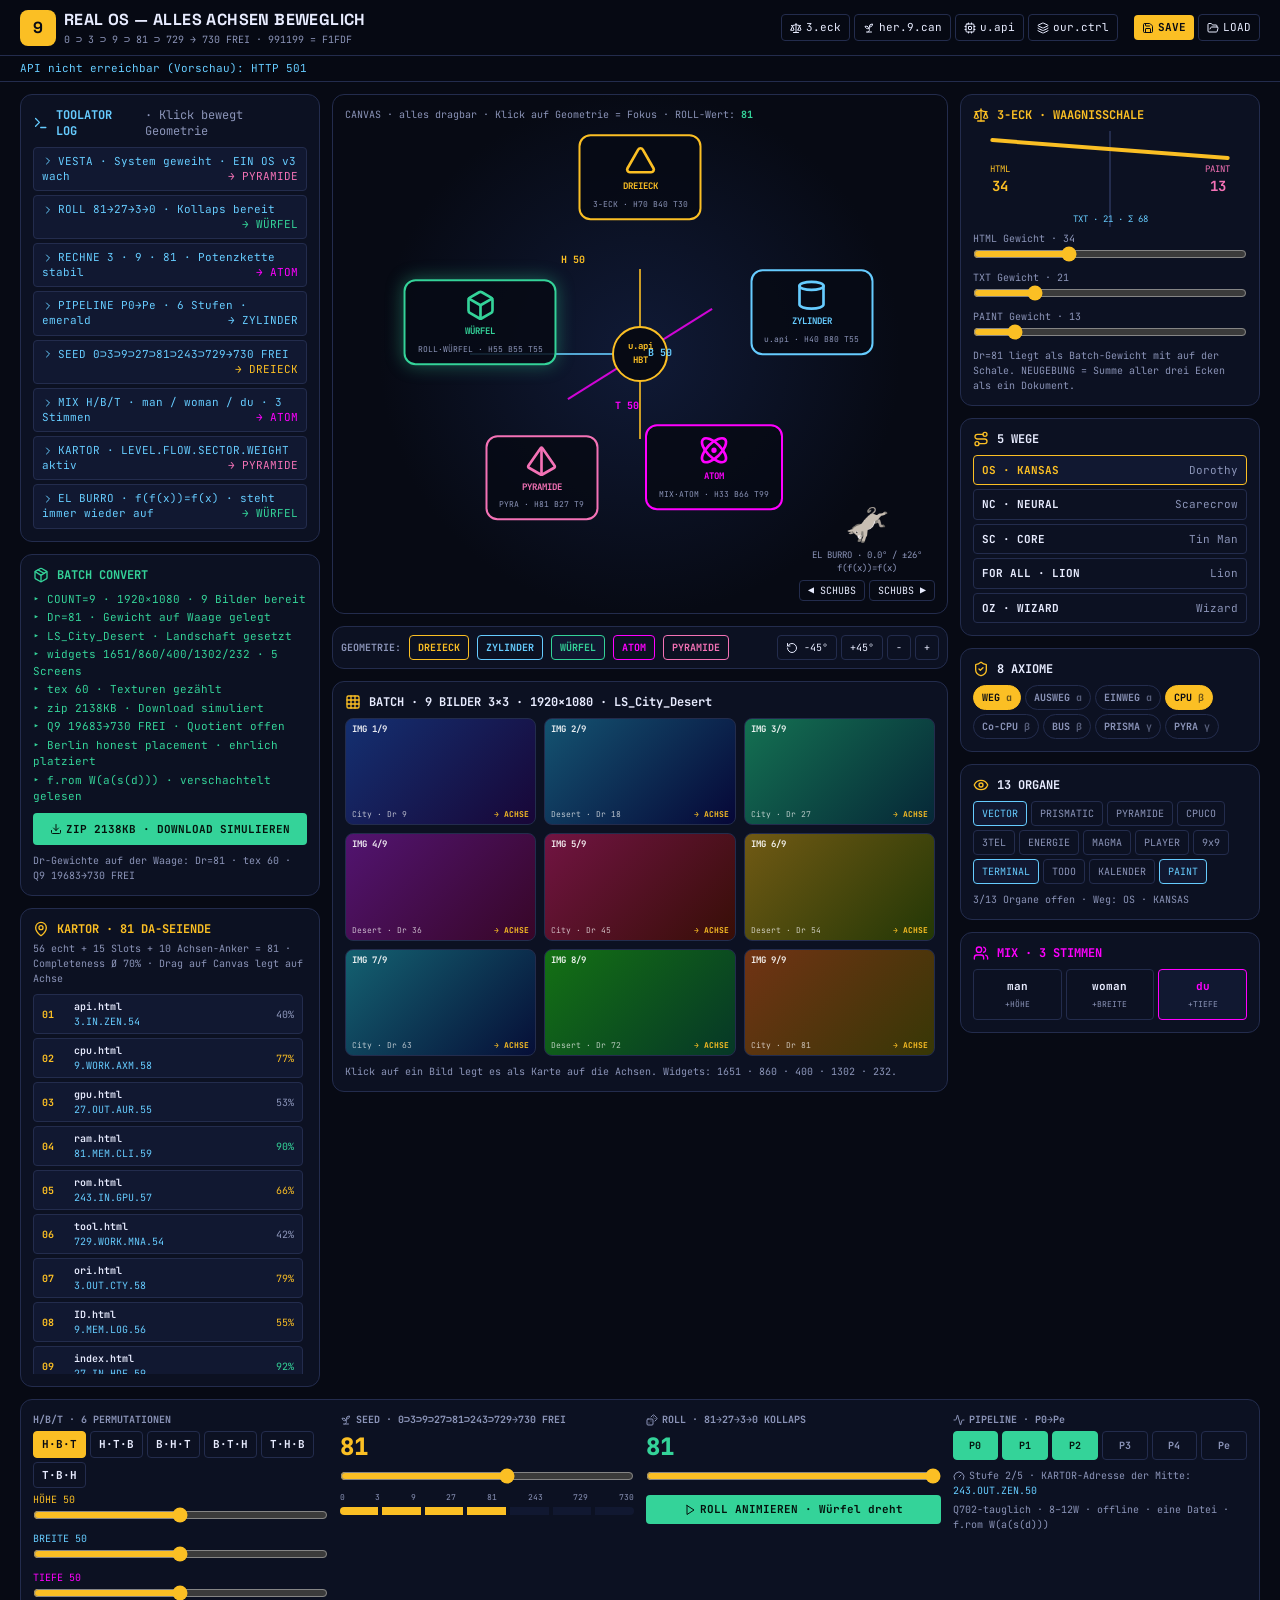
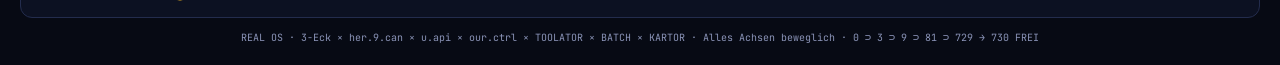
==== commit 53228c68: "Create index.html" ====
--- a/index.html
+++ b/index.html
@@ -1,63 +1,1160 @@
 <!DOCTYPE html>
 <html lang="en">
-<head>
+<head><style>
+@font-face {
+  font-family: "Optimistic";
+  font-style: normal;
+  font-weight: 400 600;
+  font-display: swap;
+  src: url("/fonts/OptimisticAI_VF_Optimized.woff2") format("woff2");
+}
+@font-face {
+  font-family: "Optimistic Mono";
+  font-style: normal;
+  font-weight: 400;
+  font-display: swap;
+  src: url("/fonts/OptimisticMono_W_TextRegular.woff2") format("woff2");
+}
+:where(html) {
+  font-family: "Optimistic", system-ui, sans-serif;
+}
+:where(code, pre, kbd, samp) {
+  font-family: "Optimistic Mono", ui-monospace, monospace;
+}
+</style><style data-metaai-safe-area>:root { scroll-padding-top: var(--safe-area-scroll-padding-top, 0px); }
+[data-safe-area-inset-root]::before {
+  background: inherit;
+  content: "";
+  height: var(--safe-area-inset-top, 0px);
+  inset: 0 0 auto;
+  pointer-events: none;
+  position: fixed;
+  z-index: 2147483647;
+}
+</style><script data-metaai-safe-area-runtime>// (c) Meta Platforms, Inc. and affiliates. Confidential and proprietary.
+(() => {
+  const params = new URLSearchParams(window.location.search);
+  const rawInset = params.get('top_inset_px');
+  const parsedInset = rawInset !== null && /^\d+$/.test(rawInset)
+    ? Number(rawInset)
+    : 0;
+  const topInset = params.get('has_top_banner') === '1'
+    ? Math.min(parsedInset, 256)
+    : 0;
+  document.documentElement.style.setProperty('--safe-area-inset-top', `${topInset}px`);
+  document.documentElement.style.setProperty('--safe-area-scroll-padding-top', `${topInset}px`);
+  function observeNavigation() {
+    const root = document.getElementById('root');
+    if (root === null) return;
+    const observed = new Set();
+    let scheduled = false;
+    function syncScrollPadding() {
+      const elements = new Set(root.querySelectorAll('[data-safe-area-sticky-top]'));
+      for (const element of observed) {
+        if (!elements.has(element)) {
+          resizeObserver.unobserve(element);
+          observed.delete(element);
+        }
+      }
+      for (const element of elements) {
+        if (!observed.has(element)) {
+          resizeObserver.observe(element);
+          observed.add(element);
+        }
+      }
+      let padding = topInset;
+      for (const element of elements) {
+        const style = window.getComputedStyle(element);
+        if (style.position !== 'sticky' && style.position !== 'fixed') continue;
+        const top = Number.parseFloat(style.top);
+        if (Number.isFinite(top)) {
+          padding = Math.max(padding, top + element.getBoundingClientRect().height);
+        }
+      }
+      document.documentElement.style.setProperty(
+        '--safe-area-scroll-padding-top', `${Math.ceil(padding)}px`,
+      );
+    }
+    function scheduleUpdate() {
+      if (scheduled) return;
+      scheduled = true;
+      queueMicrotask(() => {
+        scheduled = false;
+        syncScrollPadding();
+      });
+    }
+    const resizeObserver = new ResizeObserver(scheduleUpdate);
+    const mutationObserver = new MutationObserver(scheduleUpdate);
+    mutationObserver.observe(root, {
+      attributeFilter: ['class', 'data-safe-area-sticky-top', 'hidden', 'style'],
+      attributes: true,
+      childList: true,
+      subtree: true,
+    });
+    window.addEventListener('resize', scheduleUpdate);
+    scheduleUpdate();
+  }
+  if (document.readyState === 'loading') {
+    document.addEventListener('DOMContentLoaded', observeNavigation, {once: true});
+  } else {
+    observeNavigation();
+  }
+})();
+</script>
   <meta charset="UTF-8">
   <meta name="viewport" content="width=device-width, initial-scale=1">
   <title>React Artifact</title>
-  <style>*,:after,:before{--tw-border-spacing-x:0;--tw-border-spacing-y:0;--tw-translate-x:0;--tw-translate-y:0;--tw-rotate:0;--tw-skew-x:0;--tw-skew-y:0;--tw-scale-x:1;--tw-scale-y:1;--tw-pan-x: ;--tw-pan-y: ;--tw-pinch-zoom: ;--tw-scroll-snap-strictness:proximity;--tw-gradient-from-position: ;--tw-gradient-via-position: ;--tw-gradient-to-position: ;--tw-ordinal: ;--tw-slashed-zero: ;--tw-numeric-figure: ;--tw-numeric-spacing: ;--tw-numeric-fraction: ;--tw-ring-inset: ;--tw-ring-offset-width:0px;--tw-ring-offset-color:#fff;--tw-ring-color:rgba(59,130,246,.5);--tw-ring-offset-shadow:0 0 #0000;--tw-ring-shadow:0 0 #0000;--tw-shadow:0 0 #0000;--tw-shadow-colored:0 0 #0000;--tw-blur: ;--tw-brightness: ;--tw-contrast: ;--tw-grayscale: ;--tw-hue-rotate: ;--tw-invert: ;--tw-saturate: ;--tw-sepia: ;--tw-drop-shadow: ;--tw-backdrop-blur: ;--tw-backdrop-brightness: ;--tw-backdrop-contrast: ;--tw-backdrop-grayscale: ;--tw-backdrop-hue-rotate: ;--tw-backdrop-invert: ;--tw-backdrop-opacity: ;--tw-backdrop-saturate: ;--tw-backdrop-sepia: ;--tw-contain-size: ;--tw-contain-layout: ;--tw-contain-paint: ;--tw-contain-style: }::backdrop{--tw-border-spacing-x:0;--tw-border-spacing-y:0;--tw-translate-x:0;--tw-translate-y:0;--tw-rotate:0;--tw-skew-x:0;--tw-skew-y:0;--tw-scale-x:1;--tw-scale-y:1;--tw-pan-x: ;--tw-pan-y: ;--tw-pinch-zoom: ;--tw-scroll-snap-strictness:proximity;--tw-gradient-from-position: ;--tw-gradient-via-position: ;--tw-gradient-to-position: ;--tw-ordinal: ;--tw-slashed-zero: ;--tw-numeric-figure: ;--tw-numeric-spacing: ;--tw-numeric-fraction: ;--tw-ring-inset: ;--tw-ring-offset-width:0px;--tw-ring-offset-color:#fff;--tw-ring-color:rgba(59,130,246,.5);--tw-ring-offset-shadow:0 0 #0000;--tw-ring-shadow:0 0 #0000;--tw-shadow:0 0 #0000;--tw-shadow-colored:0 0 #0000;--tw-blur: ;--tw-brightness: ;--tw-contrast: ;--tw-grayscale: ;--tw-hue-rotate: ;--tw-invert: ;--tw-saturate: ;--tw-sepia: ;--tw-drop-shadow: ;--tw-backdrop-blur: ;--tw-backdrop-brightness: ;--tw-backdrop-contrast: ;--tw-backdrop-grayscale: ;--tw-backdrop-hue-rotate: ;--tw-backdrop-invert: ;--tw-backdrop-opacity: ;--tw-backdrop-saturate: ;--tw-backdrop-sepia: ;--tw-contain-size: ;--tw-contain-layout: ;--tw-contain-paint: ;--tw-contain-style: }/*! tailwindcss v3.4.18 | MIT License | https://tailwindcss.com*/*,:after,:before{box-sizing:border-box;border:0 solid #e5e7eb}:after,:before{--tw-content:""}:host,html{line-height:1.5;-webkit-text-size-adjust:100%;-moz-tab-size:4;-o-tab-size:4;tab-size:4;font-family:ui-sans-serif,system-ui,sans-serif,Apple Color Emoji,Segoe UI Emoji,Segoe UI Symbol,Noto Color Emoji;font-feature-settings:normal;font-variation-settings:normal;-webkit-tap-highlight-color:transparent}body{line-height:inherit}hr{height:0;color:inherit;border-top-width:1px}abbr:where([title]){-webkit-text-decoration:underline dotted;text-decoration:underline dotted}h1,h2,h3,h4,h5,h6{font-size:inherit;font-weight:inherit}a{color:inherit;text-decoration:inherit}b,strong{font-weight:bolder}code,kbd,pre,samp{font-family:ui-monospace,SFMono-Regular,Menlo,Monaco,Consolas,Liberation Mono,Courier New,monospace;font-feature-settings:normal;font-variation-settings:normal;font-size:1em}small{font-size:80%}sub,sup{font-size:75%;line-height:0;position:relative;vertical-align:baseline}sub{bottom:-.25em}sup{top:-.5em}table{text-indent:0;border-color:inherit;border-collapse:collapse}button,input,optgroup,select,textarea{font-family:inherit;font-feature-settings:inherit;font-variation-settings:inherit;font-size:100%;font-weight:inherit;line-height:inherit;letter-spacing:inherit;color:inherit;margin:0;padding:0}button,select{text-transform:none}button,input:where([type=button]),input:where([type=reset]),input:where([type=submit]){-webkit-appearance:button;background-color:transparent;background-image:none}:-moz-focusring{outline:auto}:-moz-ui-invalid{box-shadow:none}progress{vertical-align:baseline}::-webkit-inner-spin-button,::-webkit-outer-spin-button{height:auto}[type=search]{-webkit-appearance:textfield;outline-offset:-2px}::-webkit-search-decoration{-webkit-appearance:none}::-webkit-file-upload-button{-webkit-appearance:button;font:inherit}summary{display:list-item}blockquote,dd,dl,figure,h1,h2,h3,h4,h5,h6,hr,p,pre{margin:0}fieldset{margin:0}fieldset,legend{padding:0}menu,ol,ul{list-style:none;margin:0;padding:0}dialog{padding:0}textarea{resize:vertical}input::-moz-placeholder,textarea::-moz-placeholder{opacity:1;color:#9ca3af}input::placeholder,textarea::placeholder{opacity:1;color:#9ca3af}[role=button],button{cursor:pointer}:disabled{cursor:default}audio,canvas,embed,iframe,img,object,svg,video{display:block;vertical-align:middle}img,video{max-width:100%;height:auto}[hidden]:where(:not([hidden=until-found])){display:none}.pointer-events-none{pointer-events:none}.fixed{position:fixed}.absolute{position:absolute}.relative{position:relative}.sticky{position:sticky}.inset-0{inset:0}.-bottom-7{bottom:-1.75rem}.bottom-3{bottom:.75rem}.left-1\/2{left:50%}.left-3{left:.75rem}.right-3{right:.75rem}.top-0{top:0}.top-1\/2{top:50%}.top-\[72px\]{top:72px}.z-0{z-index:0}.z-10{z-index:10}.z-20{z-index:20}.z-30{z-index:30}.z-40{z-index:40}.z-\[100\]{z-index:100}.z-\[1\]{z-index:1}.z-\[90\]{z-index:90}.col-span-12{grid-column:span 12/span 12}.col-span-3{grid-column:span 3/span 3}.mx-auto{margin-left:auto;margin-right:auto}.mb-1\.5{margin-bottom:.375rem}.mb-2{margin-bottom:.5rem}.mb-2\.5{margin-bottom:.625rem}.mb-3{margin-bottom:.75rem}.mt-0\.5{margin-top:.125rem}.mt-1{margin-top:.25rem}.mt-1\.5{margin-top:.375rem}.mt-2{margin-top:.5rem}.mt-2\.5{margin-top:.625rem}.mt-3{margin-top:.75rem}.flex{display:flex}.grid{display:grid}.hidden{display:none}.h-1\.5{height:.375rem}.h-2{height:.5rem}.h-\[14px\]{height:14px}.h-\[190px\]{height:190px}.h-\[26px\]{height:26px}.h-\[28px\]{height:28px}.h-\[2px\]{height:2px}.h-\[30px\]{height:30px}.h-\[52px\]{height:52px}.h-\[56px\]{height:56px}.h-\[68vh\]{height:68vh}.h-\[6px\]{height:6px}.h-\[8px\]{height:8px}.h-fit{height:-moz-fit-content;height:fit-content}.h-full{height:100%}.max-h-\[380px\]{max-height:380px}.min-h-\[220px\]{min-height:220px}.min-h-screen{min-height:100vh}.w-1\.5{width:.375rem}.w-2{width:.5rem}.w-\[270px\]{width:270px}.w-\[30px\]{width:30px}.w-\[52px\]{width:52px}.w-\[6px\]{width:6px}.w-\[8px\]{width:8px}.w-full{width:100%}.w-px{width:1px}.min-w-0{min-width:0}.max-w-\[140px\]{max-width:140px}.max-w-\[150px\]{max-width:150px}.max-w-\[1800px\]{max-width:1800px}.max-w-\[520px\]{max-width:520px}.shrink-0{flex-shrink:0}.-translate-x-1\/2{--tw-translate-x:-50%}.-translate-x-1\/2,.-translate-y-1\/2{transform:translate(var(--tw-translate-x),var(--tw-translate-y)) rotate(var(--tw-rotate)) skewX(var(--tw-skew-x)) skewY(var(--tw-skew-y)) scaleX(var(--tw-scale-x)) scaleY(var(--tw-scale-y))}.-translate-y-1\/2{--tw-translate-y:-50%}.scale-\[1\.03\]{--tw-scale-x:1.03;--tw-scale-y:1.03}.scale-\[1\.03\],.transform{transform:translate(var(--tw-translate-x),var(--tw-translate-y)) rotate(var(--tw-rotate)) skewX(var(--tw-skew-x)) skewY(var(--tw-skew-y)) scaleX(var(--tw-scale-x)) scaleY(var(--tw-scale-y))}.animate-pulse{animation:pulse 2s cubic-bezier(.4,0,.6,1) infinite}.resize{resize:both}.grid-cols-12{grid-template-columns:repeat(12,minmax(0,1fr))}.grid-cols-2{grid-template-columns:repeat(2,minmax(0,1fr))}.grid-cols-3{grid-template-columns:repeat(3,minmax(0,1fr))}.grid-cols-6{grid-template-columns:repeat(6,minmax(0,1fr))}.flex-col{flex-direction:column}.flex-wrap{flex-wrap:wrap}.place-items-center{place-items:center}.items-start{align-items:flex-start}.items-center{align-items:center}.justify-between{justify-content:space-between}.gap-0{gap:0}.gap-1{gap:.25rem}.gap-1\.5{gap:.375rem}.gap-2{gap:.5rem}.gap-3{gap:.75rem}.space-y-0>:not([hidden])~:not([hidden]){--tw-space-y-reverse:0;margin-top:calc(0px*(1 - var(--tw-space-y-reverse)));margin-bottom:calc(0px*var(--tw-space-y-reverse))}.space-y-3>:not([hidden])~:not([hidden]){--tw-space-y-reverse:0;margin-top:calc(.75rem*(1 - var(--tw-space-y-reverse)));margin-bottom:calc(.75rem*var(--tw-space-y-reverse))}.overflow-hidden{overflow:hidden}.overflow-x-auto{overflow-x:auto}.truncate{overflow:hidden;text-overflow:ellipsis}.truncate,.whitespace-nowrap{white-space:nowrap}.break-words{overflow-wrap:break-word}.rounded{border-radius:.25rem}.rounded-\[10px\]{border-radius:10px}.rounded-\[12px\]{border-radius:12px}.rounded-\[14px\]{border-radius:14px}.rounded-\[6px\]{border-radius:6px}.rounded-\[7px\]{border-radius:7px}.rounded-\[8px\]{border-radius:8px}.rounded-full{border-radius:9999px}.border{border-width:1px}.border-2{border-width:2px}.border-\[3px\]{border-width:3px}.border-y{border-top-width:1px}.border-b,.border-y{border-bottom-width:1px}.border-t{border-top-width:1px}.border-dashed{border-style:dashed}.\!border-\[var\(--accent\)\]{border-color:var(--accent)!important}.border-\[\#ffbd2e\]{--tw-border-opacity:1;border-color:rgb(255 189 46/var(--tw-border-opacity,1))}.border-\[var\(--accent\)\]{border-color:var(--accent)}.border-\[var\(--accent-2\)\]{border-color:var(--accent-2)}.border-\[var\(--border\)\]{border-color:var(--border)}.border-\[var\(--text\)\]{border-color:var(--text)}.border-black{--tw-border-opacity:1;border-color:rgb(0 0 0/var(--tw-border-opacity,1))}.bg-\[\#0a0a0c\]{--tw-bg-opacity:1;background-color:rgb(10 10 12/var(--tw-bg-opacity,1))}.bg-\[\#0e0e10\]{--tw-bg-opacity:1;background-color:rgb(14 14 16/var(--tw-bg-opacity,1))}.bg-\[\#27c93f\]{--tw-bg-opacity:1;background-color:rgb(39 201 63/var(--tw-bg-opacity,1))}.bg-\[\#ff4a2e\]{--tw-bg-opacity:1;background-color:rgb(255 74 46/var(--tw-bg-opacity,1))}.bg-\[\#ff5f56\]{--tw-bg-opacity:1;background-color:rgb(255 95 86/var(--tw-bg-opacity,1))}.bg-\[\#ffbd2e\]{--tw-bg-opacity:1;background-color:rgb(255 189 46/var(--tw-bg-opacity,1))}.bg-\[var\(--accent\)\]{background-color:var(--accent)}.bg-\[var\(--accent-2\)\]{background-color:var(--accent-2)}.bg-\[var\(--bg\)\]{background-color:var(--bg)}.bg-\[var\(--bg-2\)\]{background-color:var(--bg-2)}.bg-\[var\(--border\)\]{background-color:var(--border)}.bg-\[var\(--surface\)\]{background-color:var(--surface)}.bg-\[var\(--surface-2\)\]{background-color:var(--surface-2)}.bg-\[var\(--text\)\]{background-color:var(--text)}.bg-black\/30{background-color:rgba(0,0,0,.3)}.bg-black\/40{background-color:rgba(0,0,0,.4)}.bg-black\/50{background-color:rgba(0,0,0,.5)}.bg-black\/60{background-color:rgba(0,0,0,.6)}.bg-black\/70{background-color:rgba(0,0,0,.7)}.bg-emerald-400{--tw-bg-opacity:1;background-color:rgb(52 211 153/var(--tw-bg-opacity,1))}.bg-transparent{background-color:transparent}.p-1\.5{padding:.375rem}.p-2{padding:.5rem}.p-2\.5{padding:.625rem}.p-3{padding:.75rem}.p-4{padding:1rem}.px-0{padding-left:0;padding-right:0}.px-1{padding-left:.25rem;padding-right:.25rem}.px-1\.5{padding-left:.375rem;padding-right:.375rem}.px-2{padding-left:.5rem;padding-right:.5rem}.px-2\.5{padding-left:.625rem;padding-right:.625rem}.px-3{padding-left:.75rem;padding-right:.75rem}.px-4{padding-left:1rem;padding-right:1rem}.px-5{padding-left:1.25rem;padding-right:1.25rem}.px-6{padding-left:1.5rem;padding-right:1.5rem}.py-0\.5{padding-top:.125rem;padding-bottom:.125rem}.py-1{padding-top:.25rem;padding-bottom:.25rem}.py-1\.5{padding-top:.375rem;padding-bottom:.375rem}.py-2{padding-top:.5rem;padding-bottom:.5rem}.py-2\.5{padding-top:.625rem;padding-bottom:.625rem}.pb-6{padding-bottom:1.5rem}.pb-8{padding-bottom:2rem}.pt-2{padding-top:.5rem}.text-center{text-align:center}.font-mono{font-family:ui-monospace,SFMono-Regular,Menlo,Monaco,Consolas,Liberation Mono,Courier New,monospace}.text-\[10px\]{font-size:10px}.text-\[11px\]{font-size:11px}.text-\[12px\]{font-size:12px}.text-\[13px\]{font-size:13px}.text-\[16px\]{font-size:16px}.text-\[21px\]{font-size:21px}.text-\[7px\]{font-size:7px}.text-\[8px\]{font-size:8px}.text-\[9px\]{font-size:9px}.font-\[800\]{font-weight:800}.font-black{font-weight:900}.font-bold{font-weight:700}.leading-\[0\.92\]{line-height:.92}.leading-\[0\.95\]{line-height:.95}.leading-\[1\.1\]{line-height:1.1}.leading-\[1\.2\]{line-height:1.2}.leading-\[1\.35\]{line-height:1.35}.leading-\[1\.45\]{line-height:1.45}.leading-\[1\.4\]{line-height:1.4}.leading-\[1\.5\]{line-height:1.5}.leading-\[1\.6\]{line-height:1.6}.leading-\[1\.7\]{line-height:1.7}.tracking-\[-0\.01em\]{letter-spacing:-.01em}.tracking-\[-0\.02em\]{letter-spacing:-.02em}.tracking-\[-0\.04em\]{letter-spacing:-.04em}.tracking-\[0\.04em\]{letter-spacing:.04em}.tracking-\[0\.06em\]{letter-spacing:.06em}.tracking-\[0\.08em\]{letter-spacing:.08em}.tracking-\[0\.12em\]{letter-spacing:.12em}.tracking-\[0\.13em\]{letter-spacing:.13em}.tracking-\[0\.14em\]{letter-spacing:.14em}.tracking-\[0\.18em\]{letter-spacing:.18em}.tracking-\[0\.1em\]{letter-spacing:.1em}.tracking-\[0\.22em\]{letter-spacing:.22em}.tracking-\[0\.2em\]{letter-spacing:.2em}.text-\[\#00f5ff\]{--tw-text-opacity:1;color:rgb(0 245 255/var(--tw-text-opacity,1))}.text-\[var\(--accent\)\]{color:var(--accent)}.text-\[var\(--accent-2\)\]{color:var(--accent-2)}.text-\[var\(--muted\)\]{color:var(--muted)}.text-\[var\(--muted-2\)\]{color:var(--muted-2)}.text-\[var\(--text\)\]{color:var(--text)}.text-black{--tw-text-opacity:1;color:rgb(0 0 0/var(--tw-text-opacity,1))}.text-white{--tw-text-opacity:1;color:rgb(255 255 255/var(--tw-text-opacity,1))}.opacity-60{opacity:.6}.shadow{--tw-shadow:0 1px 3px 0 rgba(0,0,0,.1),0 1px 2px -1px rgba(0,0,0,.1);--tw-shadow-colored:0 1px 3px 0 var(--tw-shadow-color),0 1px 2px -1px var(--tw-shadow-color);box-shadow:var(--tw-ring-offset-shadow,0 0 #0000),var(--tw-ring-shadow,0 0 #0000),var(--tw-shadow)}.shadow-\[0_0_12px_rgba\(232\2c 255\2c 69\2c \.25\)\]{--tw-shadow:0 0 12px rgba(232,255,69,.25);--tw-shadow-colored:0 0 12px var(--tw-shadow-color)}.shadow-\[0_0_12px_rgba\(232\2c 255\2c 69\2c \.25\)\],.shadow-\[0_0_12px_var\(--accent\)\]{box-shadow:var(--tw-ring-offset-shadow,0 0 #0000),var(--tw-ring-shadow,0 0 #0000),var(--tw-shadow)}.shadow-\[0_0_12px_var\(--accent\)\]{--tw-shadow:0 0 12px var(--accent);--tw-shadow-colored:0 0 12px var(--tw-shadow-color)}.shadow-\[0_0_18px_rgba\(232\2c 255\2c 69\2c \.5\)\]{--tw-shadow:0 0 18px rgba(232,255,69,.5);--tw-shadow-colored:0 0 18px var(--tw-shadow-color);box-shadow:var(--tw-ring-offset-shadow,0 0 #0000),var(--tw-ring-shadow,0 0 #0000),var(--tw-shadow)}.shadow-\[0_0_20px_rgba\(232\2c 255\2c 69\2c \.4\)\]{--tw-shadow:0 0 20px rgba(232,255,69,.4);--tw-shadow-colored:0 0 20px var(--tw-shadow-color);box-shadow:var(--tw-ring-offset-shadow,0 0 #0000),var(--tw-ring-shadow,0 0 #0000),var(--tw-shadow)}.shadow-\[0_0_20px_rgba\(255\2c 74\2c 46\2c \.4\)\]{--tw-shadow:0 0 20px rgba(255,74,46,.4);--tw-shadow-colored:0 0 20px var(--tw-shadow-color);box-shadow:var(--tw-ring-offset-shadow,0 0 #0000),var(--tw-ring-shadow,0 0 #0000),var(--tw-shadow)}.shadow-\[0_0_20px_rgba\(255\2c 74\2c 46\2c \.5\)\]{--tw-shadow:0 0 20px rgba(255,74,46,.5);--tw-shadow-colored:0 0 20px var(--tw-shadow-color);box-shadow:var(--tw-ring-offset-shadow,0 0 #0000),var(--tw-ring-shadow,0 0 #0000),var(--tw-shadow)}.shadow-\[0_0_30px_rgba\(232\2c 255\2c 69\2c \.4\)\]{--tw-shadow:0 0 30px rgba(232,255,69,.4);--tw-shadow-colored:0 0 30px var(--tw-shadow-color);box-shadow:var(--tw-ring-offset-shadow,0 0 #0000),var(--tw-ring-shadow,0 0 #0000),var(--tw-shadow)}.shadow-\[0_0_40px_rgba\(232\2c 255\2c 69\2c \.25\)\]{--tw-shadow:0 0 40px rgba(232,255,69,.25);--tw-shadow-colored:0 0 40px var(--tw-shadow-color)}.shadow-\[0_0_40px_rgba\(232\2c 255\2c 69\2c \.25\)\],.shadow-\[0_0_40px_var\(--accent\)\]{box-shadow:var(--tw-ring-offset-shadow,0 0 #0000),var(--tw-ring-shadow,0 0 #0000),var(--tw-shadow)}.shadow-\[0_0_40px_var\(--accent\)\]{--tw-shadow:0 0 40px var(--accent);--tw-shadow-colored:0 0 40px var(--tw-shadow-color)}.shadow-\[0_0_60px_rgba\(232\2c 255\2c 69\2c \.55\)\2c inset_0_0_40px_rgba\(232\2c 255\2c 69\2c \.25\)\]{--tw-shadow:0 0 60px rgba(232,255,69,.55),inset 0 0 40px rgba(232,255,69,.25);--tw-shadow-colored:0 0 60px var(--tw-shadow-color),inset 0 0 40px var(--tw-shadow-color);box-shadow:var(--tw-ring-offset-shadow,0 0 #0000),var(--tw-ring-shadow,0 0 #0000),var(--tw-shadow)}.shadow-\[0_20px_60px_rgba\(0\2c 0\2c 0\2c \.55\)\]{--tw-shadow:0 20px 60px rgba(0,0,0,.55);--tw-shadow-colored:0 20px 60px var(--tw-shadow-color);box-shadow:var(--tw-ring-offset-shadow,0 0 #0000),var(--tw-ring-shadow,0 0 #0000),var(--tw-shadow)}.shadow-\[0_20px_60px_rgba\(0\2c 0\2c 0\2c \.7\)\2c 0_0_0_1px_var\(--accent\)\]{--tw-shadow:0 20px 60px rgba(0,0,0,.7),0 0 0 1px var(--accent);--tw-shadow-colored:0 20px 60px var(--tw-shadow-color),0 0 0 1px var(--tw-shadow-color);box-shadow:var(--tw-ring-offset-shadow,0 0 #0000),var(--tw-ring-shadow,0 0 #0000),var(--tw-shadow)}.drop-shadow{--tw-drop-shadow:drop-shadow(0 1px 2px rgba(0,0,0,.1)) drop-shadow(0 1px 1px rgba(0,0,0,.06))}.drop-shadow,.filter{filter:var(--tw-blur) var(--tw-brightness) var(--tw-contrast) var(--tw-grayscale) var(--tw-hue-rotate) var(--tw-invert) var(--tw-saturate) var(--tw-sepia) var(--tw-drop-shadow)}.backdrop-blur{--tw-backdrop-blur:blur(8px)}.backdrop-blur,.backdrop-blur-md{backdrop-filter:var(--tw-backdrop-blur) var(--tw-backdrop-brightness) var(--tw-backdrop-contrast) var(--tw-backdrop-grayscale) var(--tw-backdrop-hue-rotate) var(--tw-backdrop-invert) var(--tw-backdrop-opacity) var(--tw-backdrop-saturate) var(--tw-backdrop-sepia)}.backdrop-blur-md{--tw-backdrop-blur:blur(12px)}.backdrop-blur-xl{--tw-backdrop-blur:blur(24px);backdrop-filter:var(--tw-backdrop-blur) var(--tw-backdrop-brightness) var(--tw-backdrop-contrast) var(--tw-backdrop-grayscale) var(--tw-backdrop-hue-rotate) var(--tw-backdrop-invert) var(--tw-backdrop-opacity) var(--tw-backdrop-saturate) var(--tw-backdrop-sepia)}.transition{transition-property:color,background-color,border-color,text-decoration-color,fill,stroke,opacity,box-shadow,transform,filter,backdrop-filter;transition-timing-function:cubic-bezier(.4,0,.2,1);transition-duration:.15s}.transition-all{transition-property:all;transition-timing-function:cubic-bezier(.4,0,.2,1);transition-duration:.15s}.transition-colors{transition-property:color,background-color,border-color,text-decoration-color,fill,stroke;transition-timing-function:cubic-bezier(.4,0,.2,1);transition-duration:.15s}.duration-300{transition-duration:.3s}:root{--bg:#08080a;--bg-2:#121216;--surface:#1c1c21;--surface-2:#27272f;--border:#2f2f39;--border-2:#3a3a47;--text:#f5f5f0;--muted:#9a9aa6;--muted-2:#6a6a78;--accent:#e8ff45;--accent-2:#ff4a2e;--safe-area-inset-top:0px}*{font-family:JetBrains Mono,ui-monospace,SFMono-Regular,Menlo,monospace;box-sizing:border-box}body{margin:0;background:var(--bg);color:var(--text);overflow-x:clip}::-webkit-scrollbar{width:5px;height:5px}::-webkit-scrollbar-thumb{background:var(--border)}.mono{font-family:JetBrains Mono,monospace}.sans{font-family:-apple-system,BlinkMacSystemFont,sans-serif}input[type=range]{-webkit-appearance:none;height:3px;background:var(--surface-2);border-radius:999px;outline:none}input[type=range]::-webkit-slider-thumb{-webkit-appearance:none;width:14px;height:14px;background:var(--text);border-radius:50%;cursor:pointer;border:2px solid var(--bg);box-shadow:0 0 0 1px var(--border)}@keyframes pulse{0%,to{transform:scale(1)}50%{transform:scale(1.06)}}@keyframes glow{0%,to{box-shadow:0 0 20px rgba(232,255,69,.22),0 0 0 1px rgba(232,255,69,.2)}50%{box-shadow:0 0 45px rgba(232,255,69,.5),0 0 0 1px rgba(232,255,69,.9)}}@keyframes drift{0%{transform:translateY(0)}to{transform:translateY(-10px)}}@keyframes spinCube{0%{transform:rotateX(0) rotateY(0)}to{transform:rotateX(1turn) rotateY(1turn)}}.selection\:bg-\[var\(--accent\)\] ::-moz-selection{background-color:var(--accent)}.selection\:bg-\[var\(--accent\)\] ::selection{background-color:var(--accent)}.selection\:text-black ::-moz-selection{--tw-text-opacity:1;color:rgb(0 0 0/var(--tw-text-opacity,1))}.selection\:text-black ::selection{--tw-text-opacity:1;color:rgb(0 0 0/var(--tw-text-opacity,1))}.selection\:bg-\[var\(--accent\)\]::-moz-selection{background-color:var(--accent)}.selection\:bg-\[var\(--accent\)\]::selection{background-color:var(--accent)}.selection\:text-black::-moz-selection{--tw-text-opacity:1;color:rgb(0 0 0/var(--tw-text-opacity,1))}.selection\:text-black::selection{--tw-text-opacity:1;color:rgb(0 0 0/var(--tw-text-opacity,1))}.hover\:scale-\[1\.02\]:hover{--tw-scale-x:1.02;--tw-scale-y:1.02;transform:translate(var(--tw-translate-x),var(--tw-translate-y)) rotate(var(--tw-rotate)) skewX(var(--tw-skew-x)) skewY(var(--tw-skew-y)) scaleX(var(--tw-scale-x)) scaleY(var(--tw-scale-y))}.hover\:border-\[var\(--border-2\)\]:hover{border-color:var(--border-2)}.hover\:border-\[var\(--text\)\]:hover{border-color:var(--text)}.hover\:bg-white:hover{--tw-bg-opacity:1;background-color:rgb(255 255 255/var(--tw-bg-opacity,1))}.hover\:text-\[var\(--text\)\]:hover{color:var(--text)}.active\:scale-\[0\.98\]:active{--tw-scale-x:0.98;--tw-scale-y:0.98;transform:translate(var(--tw-translate-x),var(--tw-translate-y)) rotate(var(--tw-rotate)) skewX(var(--tw-skew-x)) skewY(var(--tw-skew-y)) scaleX(var(--tw-scale-x)) scaleY(var(--tw-scale-y))}@media (min-width:768px){.md\:inline{display:inline}.md\:flex{display:flex}.md\:inline-flex{display:inline-flex}.md\:h-\[72vh\]{height:72vh}.md\:w-\[300px\]{width:300px}.md\:grid-cols-2{grid-template-columns:repeat(2,minmax(0,1fr))}.md\:flex-row{flex-direction:row}.md\:items-end{align-items:flex-end}.md\:gap-2{gap:.5rem}.md\:gap-4{gap:1rem}.md\:px-2\.5{padding-left:.625rem;padding-right:.625rem}.md\:px-5{padding-left:1.25rem;padding-right:1.25rem}.md\:px-6{padding-left:1.5rem;padding-right:1.5rem}.md\:pt-4{padding-top:1rem}.md\:text-\[10px\]{font-size:10px}.md\:text-\[14px\]{font-size:14px}}@media (min-width:1024px){.lg\:col-span-6{grid-column:span 6/span 6}.lg\:block{display:block}.lg\:hidden{display:none}.lg\:h-\[84vh\]{height:84vh}.lg\:rounded-\[20px\]{border-radius:20px}.lg\:border{border-width:1px}}@media (min-width:1280px){.xl\:block{display:block}}</style>
+  <style>@import url('https://fonts.googleapis.com/css2?family=Space+Grotesk:wght@400;500;700&family=JetBrains+Mono:wght@400;600;800&display=swap');
+*, ::before, ::after{
+  --tw-border-spacing-x: 0;
+  --tw-border-spacing-y: 0;
+  --tw-translate-x: 0;
+  --tw-translate-y: 0;
+  --tw-rotate: 0;
+  --tw-skew-x: 0;
+  --tw-skew-y: 0;
+  --tw-scale-x: 1;
+  --tw-scale-y: 1;
+  --tw-pan-x:  ;
+  --tw-pan-y:  ;
+  --tw-pinch-zoom:  ;
+  --tw-scroll-snap-strictness: proximity;
+  --tw-gradient-from-position:  ;
+  --tw-gradient-via-position:  ;
+  --tw-gradient-to-position:  ;
+  --tw-ordinal:  ;
+  --tw-slashed-zero:  ;
+  --tw-numeric-figure:  ;
+  --tw-numeric-spacing:  ;
+  --tw-numeric-fraction:  ;
+  --tw-ring-inset:  ;
+  --tw-ring-offset-width: 0px;
+  --tw-ring-offset-color: #fff;
+  --tw-ring-color: rgb(59 130 246 / 0.5);
+  --tw-ring-offset-shadow: 0 0 #0000;
+  --tw-ring-shadow: 0 0 #0000;
+  --tw-shadow: 0 0 #0000;
+  --tw-shadow-colored: 0 0 #0000;
+  --tw-blur:  ;
+  --tw-brightness:  ;
+  --tw-contrast:  ;
+  --tw-grayscale:  ;
+  --tw-hue-rotate:  ;
+  --tw-invert:  ;
+  --tw-saturate:  ;
+  --tw-sepia:  ;
+  --tw-drop-shadow:  ;
+  --tw-backdrop-blur:  ;
+  --tw-backdrop-brightness:  ;
+  --tw-backdrop-contrast:  ;
+  --tw-backdrop-grayscale:  ;
+  --tw-backdrop-hue-rotate:  ;
+  --tw-backdrop-invert:  ;
+  --tw-backdrop-opacity:  ;
+  --tw-backdrop-saturate:  ;
+  --tw-backdrop-sepia:  ;
+  --tw-contain-size:  ;
+  --tw-contain-layout:  ;
+  --tw-contain-paint:  ;
+  --tw-contain-style:  ;
+}
+::backdrop{
+  --tw-border-spacing-x: 0;
+  --tw-border-spacing-y: 0;
+  --tw-translate-x: 0;
+  --tw-translate-y: 0;
+  --tw-rotate: 0;
+  --tw-skew-x: 0;
+  --tw-skew-y: 0;
+  --tw-scale-x: 1;
+  --tw-scale-y: 1;
+  --tw-pan-x:  ;
+  --tw-pan-y:  ;
+  --tw-pinch-zoom:  ;
+  --tw-scroll-snap-strictness: proximity;
+  --tw-gradient-from-position:  ;
+  --tw-gradient-via-position:  ;
+  --tw-gradient-to-position:  ;
+  --tw-ordinal:  ;
+  --tw-slashed-zero:  ;
+  --tw-numeric-figure:  ;
+  --tw-numeric-spacing:  ;
+  --tw-numeric-fraction:  ;
+  --tw-ring-inset:  ;
+  --tw-ring-offset-width: 0px;
+  --tw-ring-offset-color: #fff;
+  --tw-ring-color: rgb(59 130 246 / 0.5);
+  --tw-ring-offset-shadow: 0 0 #0000;
+  --tw-ring-shadow: 0 0 #0000;
+  --tw-shadow: 0 0 #0000;
+  --tw-shadow-colored: 0 0 #0000;
+  --tw-blur:  ;
+  --tw-brightness:  ;
+  --tw-contrast:  ;
+  --tw-grayscale:  ;
+  --tw-hue-rotate:  ;
+  --tw-invert:  ;
+  --tw-saturate:  ;
+  --tw-sepia:  ;
+  --tw-drop-shadow:  ;
+  --tw-backdrop-blur:  ;
+  --tw-backdrop-brightness:  ;
+  --tw-backdrop-contrast:  ;
+  --tw-backdrop-grayscale:  ;
+  --tw-backdrop-hue-rotate:  ;
+  --tw-backdrop-invert:  ;
+  --tw-backdrop-opacity:  ;
+  --tw-backdrop-saturate:  ;
+  --tw-backdrop-sepia:  ;
+  --tw-contain-size:  ;
+  --tw-contain-layout:  ;
+  --tw-contain-paint:  ;
+  --tw-contain-style:  ;
+}
+/*
+! tailwindcss v3.4.18 | MIT License | https://tailwindcss.com
+*/
+/*
+1. Prevent padding and border from affecting element width. (https://github.com/mozdevs/cssremedy/issues/4)
+2. Allow adding a border to an element by just adding a border-width. (https://github.com/tailwindcss/tailwindcss/pull/116)
+*/
+*,
+::before,
+::after {
+  box-sizing: border-box;
+  /* 1 */
+  border-width: 0;
+  /* 2 */
+  border-style: solid;
+  /* 2 */
+  border-color: #e5e7eb;
+  /* 2 */
+}
+::before,
+::after {
+  --tw-content: '';
+}
+/*
+1. Use a consistent sensible line-height in all browsers.
+2. Prevent adjustments of font size after orientation changes in iOS.
+3. Use a more readable tab size.
+4. Use the user's configured `sans` font-family by default.
+5. Use the user's configured `sans` font-feature-settings by default.
+6. Use the user's configured `sans` font-variation-settings by default.
+7. Disable tap highlights on iOS
+*/
+html,
+:host {
+  line-height: 1.5;
+  /* 1 */
+  -webkit-text-size-adjust: 100%;
+  /* 2 */
+  -moz-tab-size: 4;
+  /* 3 */
+  -o-tab-size: 4;
+     tab-size: 4;
+  /* 3 */
+  font-family: ui-sans-serif, system-ui, sans-serif, "Apple Color Emoji", "Segoe UI Emoji", "Segoe UI Symbol", "Noto Color Emoji";
+  /* 4 */
+  font-feature-settings: normal;
+  /* 5 */
+  font-variation-settings: normal;
+  /* 6 */
+  -webkit-tap-highlight-color: transparent;
+  /* 7 */
+}
+/*
+1. Remove the margin in all browsers.
+2. Inherit line-height from `html` so users can set them as a class directly on the `html` element.
+*/
+body {
+  margin: 0;
+  /* 1 */
+  line-height: inherit;
+  /* 2 */
+}
+/*
+1. Add the correct height in Firefox.
+2. Correct the inheritance of border color in Firefox. (https://bugzilla.mozilla.org/show_bug.cgi?id=190655)
+3. Ensure horizontal rules are visible by default.
+*/
+hr {
+  height: 0;
+  /* 1 */
+  color: inherit;
+  /* 2 */
+  border-top-width: 1px;
+  /* 3 */
+}
+/*
+Add the correct text decoration in Chrome, Edge, and Safari.
+*/
+abbr:where([title]) {
+  -webkit-text-decoration: underline dotted;
+          text-decoration: underline dotted;
+}
+/*
+Remove the default font size and weight for headings.
+*/
+h1,
+h2,
+h3,
+h4,
+h5,
+h6 {
+  font-size: inherit;
+  font-weight: inherit;
+}
+/*
+Reset links to optimize for opt-in styling instead of opt-out.
+*/
+a {
+  color: inherit;
+  text-decoration: inherit;
+}
+/*
+Add the correct font weight in Edge and Safari.
+*/
+b,
+strong {
+  font-weight: bolder;
+}
+/*
+1. Use the user's configured `mono` font-family by default.
+2. Use the user's configured `mono` font-feature-settings by default.
+3. Use the user's configured `mono` font-variation-settings by default.
+4. Correct the odd `em` font sizing in all browsers.
+*/
+code,
+kbd,
+samp,
+pre {
+  font-family: ui-monospace, SFMono-Regular, Menlo, Monaco, Consolas, "Liberation Mono", "Courier New", monospace;
+  /* 1 */
+  font-feature-settings: normal;
+  /* 2 */
+  font-variation-settings: normal;
+  /* 3 */
+  font-size: 1em;
+  /* 4 */
+}
+/*
+Add the correct font size in all browsers.
+*/
+small {
+  font-size: 80%;
+}
+/*
+Prevent `sub` and `sup` elements from affecting the line height in all browsers.
+*/
+sub,
+sup {
+  font-size: 75%;
+  line-height: 0;
+  position: relative;
+  vertical-align: baseline;
+}
+sub {
+  bottom: -0.25em;
+}
+sup {
+  top: -0.5em;
+}
+/*
+1. Remove text indentation from table contents in Chrome and Safari. (https://bugs.chromium.org/p/chromium/issues/detail?id=999088, https://bugs.webkit.org/show_bug.cgi?id=201297)
+2. Correct table border color inheritance in all Chrome and Safari. (https://bugs.chromium.org/p/chromium/issues/detail?id=935729, https://bugs.webkit.org/show_bug.cgi?id=195016)
+3. Remove gaps between table borders by default.
+*/
+table {
+  text-indent: 0;
+  /* 1 */
+  border-color: inherit;
+  /* 2 */
+  border-collapse: collapse;
+  /* 3 */
+}
+/*
+1. Change the font styles in all browsers.
+2. Remove the margin in Firefox and Safari.
+3. Remove default padding in all browsers.
+*/
+button,
+input,
+optgroup,
+select,
+textarea {
+  font-family: inherit;
+  /* 1 */
+  font-feature-settings: inherit;
+  /* 1 */
+  font-variation-settings: inherit;
+  /* 1 */
+  font-size: 100%;
+  /* 1 */
+  font-weight: inherit;
+  /* 1 */
+  line-height: inherit;
+  /* 1 */
+  letter-spacing: inherit;
+  /* 1 */
+  color: inherit;
+  /* 1 */
+  margin: 0;
+  /* 2 */
+  padding: 0;
+  /* 3 */
+}
+/*
+Remove the inheritance of text transform in Edge and Firefox.
+*/
+button,
+select {
+  text-transform: none;
+}
+/*
+1. Correct the inability to style clickable types in iOS and Safari.
+2. Remove default button styles.
+*/
+button,
+input:where([type='button']),
+input:where([type='reset']),
+input:where([type='submit']) {
+  -webkit-appearance: button;
+  /* 1 */
+  background-color: transparent;
+  /* 2 */
+  background-image: none;
+  /* 2 */
+}
+/*
+Use the modern Firefox focus style for all focusable elements.
+*/
+:-moz-focusring {
+  outline: auto;
+}
+/*
+Remove the additional `:invalid` styles in Firefox. (https://github.com/mozilla/gecko-dev/blob/2f9eacd9d3d995c937b4251a5557d95d494c9be1/layout/style/res/forms.css#L728-L737)
+*/
+:-moz-ui-invalid {
+  box-shadow: none;
+}
+/*
+Add the correct vertical alignment in Chrome and Firefox.
+*/
+progress {
+  vertical-align: baseline;
+}
+/*
+Correct the cursor style of increment and decrement buttons in Safari.
+*/
+::-webkit-inner-spin-button,
+::-webkit-outer-spin-button {
+  height: auto;
+}
+/*
+1. Correct the odd appearance in Chrome and Safari.
+2. Correct the outline style in Safari.
+*/
+[type='search'] {
+  -webkit-appearance: textfield;
+  /* 1 */
+  outline-offset: -2px;
+  /* 2 */
+}
+/*
+Remove the inner padding in Chrome and Safari on macOS.
+*/
+::-webkit-search-decoration {
+  -webkit-appearance: none;
+}
+/*
+1. Correct the inability to style clickable types in iOS and Safari.
+2. Change font properties to `inherit` in Safari.
+*/
+::-webkit-file-upload-button {
+  -webkit-appearance: button;
+  /* 1 */
+  font: inherit;
+  /* 2 */
+}
+/*
+Add the correct display in Chrome and Safari.
+*/
+summary {
+  display: list-item;
+}
+/*
+Removes the default spacing and border for appropriate elements.
+*/
+blockquote,
+dl,
+dd,
+h1,
+h2,
+h3,
+h4,
+h5,
+h6,
+hr,
+figure,
+p,
+pre {
+  margin: 0;
+}
+fieldset {
+  margin: 0;
+  padding: 0;
+}
+legend {
+  padding: 0;
+}
+ol,
+ul,
+menu {
+  list-style: none;
+  margin: 0;
+  padding: 0;
+}
+/*
+Reset default styling for dialogs.
+*/
+dialog {
+  padding: 0;
+}
+/*
+Prevent resizing textareas horizontally by default.
+*/
+textarea {
+  resize: vertical;
+}
+/*
+1. Reset the default placeholder opacity in Firefox. (https://github.com/tailwindlabs/tailwindcss/issues/3300)
+2. Set the default placeholder color to the user's configured gray 400 color.
+*/
+input::-moz-placeholder, textarea::-moz-placeholder {
+  opacity: 1;
+  /* 1 */
+  color: #9ca3af;
+  /* 2 */
+}
+input::placeholder,
+textarea::placeholder {
+  opacity: 1;
+  /* 1 */
+  color: #9ca3af;
+  /* 2 */
+}
+/*
+Set the default cursor for buttons.
+*/
+button,
+[role="button"] {
+  cursor: pointer;
+}
+/*
+Make sure disabled buttons don't get the pointer cursor.
+*/
+:disabled {
+  cursor: default;
+}
+/*
+1. Make replaced elements `display: block` by default. (https://github.com/mozdevs/cssremedy/issues/14)
+2. Add `vertical-align: middle` to align replaced elements more sensibly by default. (https://github.com/jensimmons/cssremedy/issues/14#issuecomment-634934210)
+   This can trigger a poorly considered lint error in some tools but is included by design.
+*/
+img,
+svg,
+video,
+canvas,
+audio,
+iframe,
+embed,
+object {
+  display: block;
+  /* 1 */
+  vertical-align: middle;
+  /* 2 */
+}
+/*
+Constrain images and videos to the parent width and preserve their intrinsic aspect ratio. (https://github.com/mozdevs/cssremedy/issues/14)
+*/
+img,
+video {
+  max-width: 100%;
+  height: auto;
+}
+/* Make elements with the HTML hidden attribute stay hidden by default */
+[hidden]:where(:not([hidden="until-found"])) {
+  display: none;
+}
+.pointer-events-none{
+  pointer-events: none;
+}
+.absolute{
+  position: absolute;
+}
+.relative{
+  position: relative;
+}
+.sticky{
+  position: sticky;
+}
+.bottom-0{
+  bottom: 0px;
+}
+.bottom-1{
+  bottom: 0.25rem;
+}
+.bottom-3{
+  bottom: 0.75rem;
+}
+.left-0{
+  left: 0px;
+}
+.left-1\.5{
+  left: 0.375rem;
+}
+.left-1\/2{
+  left: 50%;
+}
+.left-3{
+  left: 0.75rem;
+}
+.right-0{
+  right: 0px;
+}
+.right-1\.5{
+  right: 0.375rem;
+}
+.right-3{
+  right: 0.75rem;
+}
+.top-0{
+  top: 0px;
+}
+.top-1{
+  top: 0.25rem;
+}
+.top-1\/2{
+  top: 50%;
+}
+.top-3{
+  top: 0.75rem;
+}
+.top-4{
+  top: 1rem;
+}
+.top-8{
+  top: 2rem;
+}
+.z-0{
+  z-index: 0;
+}
+.z-10{
+  z-index: 10;
+}
+.z-20{
+  z-index: 20;
+}
+.z-40{
+  z-index: 40;
+}
+.float-right{
+  float: right;
+}
+.mx-auto{
+  margin-left: auto;
+  margin-right: auto;
+}
+.mb-1{
+  margin-bottom: 0.25rem;
+}
+.mb-2{
+  margin-bottom: 0.5rem;
+}
+.ml-1{
+  margin-left: 0.25rem;
+}
+.ml-2{
+  margin-left: 0.5rem;
+}
+.ml-auto{
+  margin-left: auto;
+}
+.mr-1{
+  margin-right: 0.25rem;
+}
+.mt-1{
+  margin-top: 0.25rem;
+}
+.mt-2{
+  margin-top: 0.5rem;
+}
+.mt-3{
+  margin-top: 0.75rem;
+}
+.block{
+  display: block;
+}
+.inline{
+  display: inline;
+}
+.flex{
+  display: flex;
+}
+.grid{
+  display: grid;
+}
+.aspect-video{
+  aspect-ratio: 16 / 9;
+}
+.h-1{
+  height: 0.25rem;
+}
+.h-14{
+  height: 3.5rem;
+}
+.h-24{
+  height: 6rem;
+}
+.h-3{
+  height: 0.75rem;
+}
+.h-4{
+  height: 1rem;
+}
+.h-8{
+  height: 2rem;
+}
+.h-9{
+  height: 2.25rem;
+}
+.h-\[430px\]{
+  height: 430px;
+}
+.h-full{
+  height: 100%;
+}
+.max-h-\[380px\]{
+  max-height: 380px;
+}
+.min-h-screen{
+  min-height: 100vh;
+}
+.w-0\.5{
+  width: 0.125rem;
+}
+.w-14{
+  width: 3.5rem;
+}
+.w-3{
+  width: 0.75rem;
+}
+.w-4{
+  width: 1rem;
+}
+.w-6{
+  width: 1.5rem;
+}
+.w-8{
+  width: 2rem;
+}
+.w-9{
+  width: 2.25rem;
+}
+.w-full{
+  width: 100%;
+}
+.min-w-0{
+  min-width: 0px;
+}
+.max-w-\[130px\]{
+  max-width: 130px;
+}
+.max-w-\[1600px\]{
+  max-width: 1600px;
+}
+.max-w-\[240px\]{
+  max-width: 240px;
+}
+.flex-1{
+  flex: 1 1 0%;
+}
+.shrink-0{
+  flex-shrink: 0;
+}
+.-translate-x-1\/2{
+  --tw-translate-x: -50%;
+  transform: translate(var(--tw-translate-x), var(--tw-translate-y)) rotate(var(--tw-rotate)) skewX(var(--tw-skew-x)) skewY(var(--tw-skew-y)) scaleX(var(--tw-scale-x)) scaleY(var(--tw-scale-y));
+}
+.-translate-y-1\/2{
+  --tw-translate-y: -50%;
+  transform: translate(var(--tw-translate-x), var(--tw-translate-y)) rotate(var(--tw-rotate)) skewX(var(--tw-skew-x)) skewY(var(--tw-skew-y)) scaleX(var(--tw-scale-x)) scaleY(var(--tw-scale-y));
+}
+.transform{
+  transform: translate(var(--tw-translate-x), var(--tw-translate-y)) rotate(var(--tw-rotate)) skewX(var(--tw-skew-x)) skewY(var(--tw-skew-y)) scaleX(var(--tw-scale-x)) scaleY(var(--tw-scale-y));
+}
+.select-none{
+  -webkit-user-select: none;
+     -moz-user-select: none;
+          user-select: none;
+}
+.grid-cols-1{
+  grid-template-columns: repeat(1, minmax(0, 1fr));
+}
+.grid-cols-3{
+  grid-template-columns: repeat(3, minmax(0, 1fr));
+}
+.flex-col{
+  flex-direction: column;
+}
+.flex-wrap{
+  flex-wrap: wrap;
+}
+.place-items-center{
+  place-items: center;
+}
+.items-center{
+  align-items: center;
+}
+.justify-between{
+  justify-content: space-between;
+}
+.gap-1{
+  gap: 0.25rem;
+}
+.gap-2{
+  gap: 0.5rem;
+}
+.gap-3{
+  gap: 0.75rem;
+}
+.gap-x-4{
+  -moz-column-gap: 1rem;
+       column-gap: 1rem;
+}
+.gap-y-2{
+  row-gap: 0.5rem;
+}
+.space-y-0\.5 > :not([hidden]) ~ :not([hidden]){
+  --tw-space-y-reverse: 0;
+  margin-top: calc(0.125rem * calc(1 - var(--tw-space-y-reverse)));
+  margin-bottom: calc(0.125rem * var(--tw-space-y-reverse));
+}
+.space-y-1 > :not([hidden]) ~ :not([hidden]){
+  --tw-space-y-reverse: 0;
+  margin-top: calc(0.25rem * calc(1 - var(--tw-space-y-reverse)));
+  margin-bottom: calc(0.25rem * var(--tw-space-y-reverse));
+}
+.overflow-hidden{
+  overflow: hidden;
+}
+.overflow-y-auto{
+  overflow-y: auto;
+}
+.overflow-x-clip{
+  overflow-x: clip;
+}
+.truncate{
+  overflow: hidden;
+  text-overflow: ellipsis;
+  white-space: nowrap;
+}
+.rounded{
+  border-radius: 0.25rem;
+}
+.rounded-full{
+  border-radius: 9999px;
+}
+.rounded-lg{
+  border-radius: 0.5rem;
+}
+.rounded-xl{
+  border-radius: 0.75rem;
+}
+.border{
+  border-width: 1px;
+}
+.border-2{
+  border-width: 2px;
+}
+.border-b{
+  border-bottom-width: 1px;
+}
+.border-t{
+  border-top-width: 1px;
+}
+.p-2{
+  padding: 0.5rem;
+}
+.p-3{
+  padding: 0.75rem;
+}
+.px-1{
+  padding-left: 0.25rem;
+  padding-right: 0.25rem;
+}
+.px-1\.5{
+  padding-left: 0.375rem;
+  padding-right: 0.375rem;
+}
+.px-2{
+  padding-left: 0.5rem;
+  padding-right: 0.5rem;
+}
+.px-3{
+  padding-left: 0.75rem;
+  padding-right: 0.75rem;
+}
+.py-0\.5{
+  padding-top: 0.125rem;
+  padding-bottom: 0.125rem;
+}
+.py-1{
+  padding-top: 0.25rem;
+  padding-bottom: 0.25rem;
+}
+.py-1\.5{
+  padding-top: 0.375rem;
+  padding-bottom: 0.375rem;
+}
+.py-2{
+  padding-top: 0.5rem;
+  padding-bottom: 0.5rem;
+}
+.py-3{
+  padding-top: 0.75rem;
+  padding-bottom: 0.75rem;
+}
+.pb-5{
+  padding-bottom: 1.25rem;
+}
+.pr-1{
+  padding-right: 0.25rem;
+}
+.text-left{
+  text-align: left;
+}
+.text-center{
+  text-align: center;
+}
+.text-2xl{
+  font-size: 1.5rem;
+  line-height: 2rem;
+}
+.text-4xl{
+  font-size: 2.25rem;
+  line-height: 2.5rem;
+}
+.text-\[10px\]{
+  font-size: 10px;
+}
+.text-\[11px\]{
+  font-size: 11px;
+}
+.text-\[8px\]{
+  font-size: 8px;
+}
+.text-\[9px\]{
+  font-size: 9px;
+}
+.text-sm{
+  font-size: 0.875rem;
+  line-height: 1.25rem;
+}
+.text-xs{
+  font-size: 0.75rem;
+  line-height: 1rem;
+}
+.font-black{
+  font-weight: 900;
+}
+.font-bold{
+  font-weight: 700;
+}
+.font-normal{
+  font-weight: 400;
+}
+.font-semibold{
+  font-weight: 600;
+}
+.leading-none{
+  line-height: 1;
+}
+.leading-snug{
+  line-height: 1.375;
+}
+.leading-tight{
+  line-height: 1.25;
+}
+.tracking-wide{
+  letter-spacing: 0.025em;
+}
+.text-white\/70{
+  color: rgb(255 255 255 / 0.7);
+}
+.text-white\/90{
+  color: rgb(255 255 255 / 0.9);
+}
+.opacity-60{
+  opacity: 0.6;
+}
+.filter{
+  filter: var(--tw-blur) var(--tw-brightness) var(--tw-contrast) var(--tw-grayscale) var(--tw-hue-rotate) var(--tw-invert) var(--tw-saturate) var(--tw-sepia) var(--tw-drop-shadow);
+}
+.backdrop-blur{
+  --tw-backdrop-blur: blur(8px);
+  backdrop-filter: var(--tw-backdrop-blur) var(--tw-backdrop-brightness) var(--tw-backdrop-contrast) var(--tw-backdrop-grayscale) var(--tw-backdrop-hue-rotate) var(--tw-backdrop-invert) var(--tw-backdrop-opacity) var(--tw-backdrop-saturate) var(--tw-backdrop-sepia);
+}
+.transition{
+  transition-property: color, background-color, border-color, text-decoration-color, fill, stroke, opacity, box-shadow, transform, filter, backdrop-filter;
+  transition-timing-function: cubic-bezier(0.4, 0, 0.2, 1);
+  transition-duration: 150ms;
+}
+:root {
+  --bg: #070a14;
+  --surface: #0c1122;
+  --surface2: #111831;
+  --line: #232c4d;
+  --ink: #e8ecff;
+  --muted: #8b94b8;
+  --gold: #fbbf24;
+  --cyan: #66ccff;
+  --emerald: #34d399;
+  --magenta: #f0f;
+  --red: #f87171;
+  --safe-area-inset-top: 0px;
+}
+@media (prefers-color-scheme: dark) {
+  :root {
+    --bg: #070a14;
+    --surface: #0c1122;
+    --surface2: #111831;
+    --line: #232c4d;
+    --ink: #e8ecff;
+    --muted: #8b94b8;
+  }
+}
+html, body {
+  background: var(--bg);
+  color: var(--ink);
+  font-family: 'Space Grotesk', system-ui, sans-serif;
+  margin: 0;
+}
+.mono {
+  font-family: 'JetBrains Mono', ui-monospace, monospace;
+}
+* {
+  scrollbar-width: thin;
+  scrollbar-color: #2a3560 transparent;
+}
+*::-webkit-scrollbar {
+  width: 6px;
+  height: 6px;
+}
+*::-webkit-scrollbar-thumb {
+  background: #2a3560;
+  border-radius: 3px;
+}
+@keyframes burroWobble {
+  0%,100% {
+    transform: rotate(-2deg);
+  }
+  50% {
+    transform: rotate(2deg);
+  }
+}
+@keyframes pulseGold {
+  0%,100% {
+    box-shadow: 0 0 0 0 rgba(251,191,36,.45);
+  }
+  50% {
+    box-shadow: 0 0 0 7px rgba(251,191,36,0);
+  }
+}
+@keyframes logFlash {
+  from {
+    background: rgba(102,204,255,.25);
+  }
+  to {
+    background: transparent;
+  }
+}
+@keyframes seedGrow {
+  from {
+    transform: scaleY(.2);
+  }
+  to {
+    transform: scaleY(1);
+  }
+}
+@keyframes spinSlow {
+  from {
+    transform: rotate(0deg);
+  }
+  to {
+    transform: rotate(360deg);
+  }
+}
+.geo-grab {
+  cursor: grab;
+  touch-action: none;
+}
+.geo-grab:active {
+  cursor: grabbing;
+}
+input[type='range'] {
+  accent-color: var(--gold);
+}
+.hover\:opacity-80:hover{
+  opacity: 0.8;
+}
+.disabled\:opacity-40:disabled{
+  opacity: 0.4;
+}
+@media (min-width: 640px){
+  .sm\:h-\[520px\]{
+    height: 520px;
+  }
+  .sm\:px-5{
+    padding-left: 1.25rem;
+    padding-right: 1.25rem;
+  }
+  .sm\:text-base{
+    font-size: 1rem;
+    line-height: 1.5rem;
+  }
+}
+@media (min-width: 768px){
+  .md\:grid-cols-2{
+    grid-template-columns: repeat(2, minmax(0, 1fr));
+  }
+}
+@media (min-width: 1024px){
+  .lg\:grid-cols-\[300px_minmax\(0\2c 1fr\)_300px\]{
+    grid-template-columns: 300px minmax(0,1fr) 300px;
+  }
+}
+@media (min-width: 1280px){
+  .xl\:grid-cols-4{
+    grid-template-columns: repeat(4, minmax(0, 1fr));
+  }
+}
+</style>
 </head>
 <body>
   <div id="root"></div>
   
-  <script type="module">var _f=Object.create;var{getPrototypeOf:Cf,defineProperty:ou,getOwnPropertyNames:Nf}=Object;var zf=Object.prototype.hasOwnProperty;var Kn=(e,n,t)=>{t=e!=null?_f(Cf(e)):{};let r=n||!e||!e.__esModule?ou(t,"default",{value:e,enumerable:!0}):t;for(let l of Nf(e))if(!zf.call(r,l))ou(r,l,{get:()=>e[l],enumerable:!0});return r};var Dr=(e,n)=>()=>(n||e((n={exports:{}}).exports,n),n.exports);var Pf=(e,n)=>{for(var t in n)ou(e,t,{get:n[t],enumerable:!0,configurable:!0,set:(r)=>n[t]=()=>r})};var Tf=(e,n)=>()=>(e&&(n=e(e=0)),n);var Bt=Dr((Gf)=>{var Vt=Symbol.for("react.element"),Ff=Symbol.for("react.portal"),If=Symbol.for("react.fragment"),Lf=Symbol.for("react.strict_mode"),Mf=Symbol.for("react.profiler"),Rf=Symbol.for("react.provider"),Uf=Symbol.for("react.context"),Of=Symbol.for("react.forward_ref"),Df=Symbol.for("react.suspense"),Vf=Symbol.for("react.memo"),Bf=Symbol.for("react.lazy"),Ui=Symbol.iterator;function $f(e){if(e===null||typeof e!=="object")return null;return e=Ui&&e[Ui]||e["@@iterator"],typeof e==="function"?e:null}var Vi={isMounted:function(){return!1},enqueueForceUpdate:function(){},enqueueReplaceState:function(){},enqueueSetState:function(){}},Bi=Object.assign,$i={};function ot(e,n,t){this.props=e,this.context=n,this.refs=$i,this.updater=t||Vi}ot.prototype.isReactComponent={};ot.prototype.setState=function(e,n){if(typeof e!=="object"&&typeof e!=="function"&&e!=null)throw Error("setState(...): takes an object of state variables to update or a function which returns an object of state variables.");this.updater.enqueueSetState(this,e,n,"setState")};ot.prototype.forceUpdate=function(e){this.updater.enqueueForceUpdate(this,e,"forceUpdate")};function Qi(){}Qi.prototype=ot.prototype;function su(e,n,t){this.props=e,this.context=n,this.refs=$i,this.updater=t||Vi}var au=su.prototype=new Qi;au.constructor=su;Bi(au,ot.prototype);au.isPureReactComponent=!0;var Oi=Array.isArray,Wi=Object.prototype.hasOwnProperty,cu={current:null},Ai={key:!0,ref:!0,__self:!0,__source:!0};function Ki(e,n,t){var r,l={},u=null,o=null;if(n!=null)for(r in n.ref!==void 0&&(o=n.ref),n.key!==void 0&&(u=""+n.key),n)Wi.call(n,r)&&!Ai.hasOwnProperty(r)&&(l[r]=n[r]);var i=arguments.length-2;if(i===1)l.children=t;else if(1<i){for(var s=Array(i),f=0;f<i;f++)s[f]=arguments[f+2];l.children=s}if(e&&e.defaultProps)for(r in i=e.defaultProps,i)l[r]===void 0&&(l[r]=i[r]);return{$$typeof:Vt,type:e,key:u,ref:o,props:l,_owner:cu.current}}function Qf(e,n){return{$$typeof:Vt,type:e.type,key:n,ref:e.ref,props:e.props,_owner:e._owner}}function fu(e){return typeof e==="object"&&e!==null&&e.$$typeof===Vt}function Wf(e){var n={"=":"=0",":":"=2"};return"$"+e.replace(/[=:]/g,function(t){return n[t]})}var Di=/\/+/g;function iu(e,n){return typeof e==="object"&&e!==null&&e.key!=null?Wf(""+e.key):n.toString(36)}function Br(e,n,t,r,l){var u=typeof e;if(u==="undefined"||u==="boolean")e=null;var o=!1;if(e===null)o=!0;else switch(u){case"string":case"number":o=!0;break;case"object":switch(e.$$typeof){case Vt:case Ff:o=!0}}if(o)return o=e,l=l(o),e=r===""?"."+iu(o,0):r,Oi(l)?(t="",e!=null&&(t=e.replace(Di,"$&/")+"/"),Br(l,n,t,"",function(f){return f})):l!=null&&(fu(l)&&(l=Qf(l,t+(!l.key||o&&o.key===l.key?"":(""+l.key).replace(Di,"$&/")+"/")+e)),n.push(l)),1;if(o=0,r=r===""?".":r+":",Oi(e))for(var i=0;i<e.length;i++){u=e[i];var s=r+iu(u,i);o+=Br(u,n,t,s,l)}else if(s=$f(e),typeof s==="function")for(e=s.call(e),i=0;!(u=e.next()).done;)u=u.value,s=r+iu(u,i++),o+=Br(u,n,t,s,l);else if(u==="object")throw n=String(e),Error("Objects are not valid as a React child (found: "+(n==="[object Object]"?"object with keys {"+Object.keys(e).join(", ")+"}":n)+"). If you meant to render a collection of children, use an array instead.");return o}function Vr(e,n,t){if(e==null)return e;var r=[],l=0;return Br(e,r,"","",function(u){return n.call(t,u,l++)}),r}function Af(e){if(e._status===-1){var n=e._result;n=n(),n.then(function(t){if(e._status===0||e._status===-1)e._status=1,e._result=t},function(t){if(e._status===0||e._status===-1)e._status=2,e._result=t}),e._status===-1&&(e._status=0,e._result=n)}if(e._status===1)return e._result.default;throw e._result}var ve={current:null},$r={transition:null},Kf={ReactCurrentDispatcher:ve,ReactCurrentBatchConfig:$r,ReactCurrentOwner:cu};function Gi(){throw Error("act(...) is not supported in production builds of React.")}Gf.Children={map:Vr,forEach:function(e,n,t){Vr(e,function(){n.apply(this,arguments)},t)},count:function(e){var n=0;return Vr(e,function(){n++}),n},toArray:function(e){return Vr(e,function(n){return n})||[]},only:function(e){if(!fu(e))throw Error("React.Children.only expected to receive a single React element child.");return e}};Gf.Component=ot;Gf.Fragment=If;Gf.Profiler=Mf;Gf.PureComponent=su;Gf.StrictMode=Lf;Gf.Suspense=Df;Gf.__SECRET_INTERNALS_DO_NOT_USE_OR_YOU_WILL_BE_FIRED=Kf;Gf.act=Gi;Gf.cloneElement=function(e,n,t){if(e===null||e===void 0)throw Error("React.cloneElement(...): The argument must be a React element, but you passed "+e+".");var r=Bi({},e.props),l=e.key,u=e.ref,o=e._owner;if(n!=null){if(n.ref!==void 0&&(u=n.ref,o=cu.current),n.key!==void 0&&(l=""+n.key),e.type&&e.type.defaultProps)var i=e.type.defaultProps;for(s in n)Wi.call(n,s)&&!Ai.hasOwnProperty(s)&&(r[s]=n[s]===void 0&&i!==void 0?i[s]:n[s])}var s=arguments.length-2;if(s===1)r.children=t;else if(1<s){i=Array(s);for(var f=0;f<s;f++)i[f]=arguments[f+2];r.children=i}return{$$typeof:Vt,type:e.type,key:l,ref:u,props:r,_owner:o}};Gf.createContext=function(e){return e={$$typeof:Uf,_currentValue:e,_currentValue2:e,_threadCount:0,Provider:null,Consumer:null,_defaultValue:null,_globalName:null},e.Provider={$$typeof:Rf,_context:e},e.Consumer=e};Gf.createElement=Ki;Gf.createFactory=function(e){var n=Ki.bind(null,e);return n.type=e,n};Gf.createRef=function(){return{current:null}};Gf.forwardRef=function(e){return{$$typeof:Of,render:e}};Gf.isValidElement=fu;Gf.lazy=function(e){return{$$typeof:Bf,_payload:{_status:-1,_result:e},_init:Af}};Gf.memo=function(e,n){return{$$typeof:Vf,type:e,compare:n===void 0?null:n}};Gf.startTransition=function(e){var n=$r.transition;$r.transition={};try{e()}finally{$r.transition=n}};Gf.unstable_act=Gi;Gf.useCallback=function(e,n){return ve.current.useCallback(e,n)};Gf.useContext=function(e){return ve.current.useContext(e)};Gf.useDebugValue=function(){};Gf.useDeferredValue=function(e){return ve.current.useDeferredValue(e)};Gf.useEffect=function(e,n){return ve.current.useEffect(e,n)};Gf.useId=function(){return ve.current.useId()};Gf.useImperativeHandle=function(e,n,t){return ve.current.useImperativeHandle(e,n,t)};Gf.useInsertionEffect=function(e,n){return ve.current.useInsertionEffect(e,n)};Gf.useLayoutEffect=function(e,n){return ve.current.useLayoutEffect(e,n)};Gf.useMemo=function(e,n){return ve.current.useMemo(e,n)};Gf.useReducer=function(e,n,t){return ve.current.useReducer(e,n,t)};Gf.useRef=function(e){return ve.current.useRef(e)};Gf.useState=function(e){return ve.current.useState(e)};Gf.useSyncExternalStore=function(e,n,t){return ve.current.useSyncExternalStore(e,n,t)};Gf.useTransition=function(){return ve.current.useTransition()};Gf.version="18.3.1"});var qi=Dr((Td)=>{function pu(e,n){var t=e.length;e.push(n);e:for(;0<t;){var r=t-1>>>1,l=e[r];if(0<Qr(l,n))e[r]=n,e[t]=l,t=r;else break e}}function Ge(e){return e.length===0?null:e[0]}function Gr(e){if(e.length===0)return null;var n=e[0],t=e.pop();if(t!==n){e[0]=t;e:for(var r=0,l=e.length,u=l>>>1;r<u;){var o=2*(r+1)-1,i=e[o],s=o+1,f=e[s];if(0>Qr(i,t))s<l&&0>Qr(f,i)?(e[r]=f,e[s]=t,r=s):(e[r]=i,e[o]=t,r=o);else if(s<l&&0>Qr(f,t))e[r]=f,e[s]=t,r=s;else break e}}return n}function Qr(e,n){var t=e.sortIndex-n.sortIndex;return t!==0?t:e.id-n.id}if(typeof performance==="object"&&typeof performance.now==="function")hu=performance,Td.unstable_now=function(){return hu.now()};else Wr=Date,mu=Wr.now(),Td.unstable_now=function(){return Wr.now()-mu};var hu,Wr,mu,be=[],kn=[],Pd=1,De=null,ce=3,Zr=!1,Gn=!1,Qt=!1,Hi=typeof setTimeout==="function"?setTimeout:null,Yi=typeof clearTimeout==="function"?clearTimeout:null,Zi=typeof setImmediate<"u"?setImmediate:null;typeof navigator<"u"&&navigator.scheduling!==void 0&&navigator.scheduling.isInputPending!==void 0&&navigator.scheduling.isInputPending.bind(navigator.scheduling);function vu(e){for(var n=Ge(kn);n!==null;){if(n.callback===null)Gr(kn);else if(n.startTime<=e)Gr(kn),n.sortIndex=n.expirationTime,pu(be,n);else break;n=Ge(kn)}}function gu(e){if(Qt=!1,vu(e),!Gn)if(Ge(be)!==null)Gn=!0,Su(wu);else{var n=Ge(kn);n!==null&&ku(gu,n.startTime-e)}}function wu(e,n){Gn=!1,Qt&&(Qt=!1,Yi(Wt),Wt=-1),Zr=!0;var t=ce;try{vu(n);for(De=Ge(be);De!==null&&(!(De.expirationTime>n)||e&&!Xi());){var r=De.callback;if(typeof r==="function"){De.callback=null,ce=De.priorityLevel;var l=r(De.expirationTime<=n);n=Td.unstable_now(),typeof l==="function"?De.callback=l:De===Ge(be)&&Gr(be),vu(n)}else Gr(be);De=Ge(be)}if(De!==null)var u=!0;else{var o=Ge(kn);o!==null&&ku(gu,o.startTime-n),u=!1}return u}finally{De=null,ce=t,Zr=!1}}var Hr=!1,Ar=null,Wt=-1,xi=5,Ji=-1;function Xi(){return Td.unstable_now()-Ji<xi?!1:!0}function du(){if(Ar!==null){var e=Td.unstable_now();Ji=e;var n=!0;try{n=Ar(!0,e)}finally{n?$t():(Hr=!1,Ar=null)}}else Hr=!1}var $t;if(typeof Zi==="function")$t=function(){Zi(du)};else if(typeof MessageChannel<"u")Kr=new MessageChannel,yu=Kr.port2,Kr.port1.onmessage=du,$t=function(){yu.postMessage(null)};else $t=function(){Hi(du,0)};var Kr,yu;function Su(e){Ar=e,Hr||(Hr=!0,$t())}function ku(e,n){Wt=Hi(function(){e(Td.unstable_now())},n)}Td.unstable_IdlePriority=5;Td.unstable_ImmediatePriority=1;Td.unstable_LowPriority=4;Td.unstable_NormalPriority=3;Td.unstable_Profiling=null;Td.unstable_UserBlockingPriority=2;Td.unstable_cancelCallback=function(e){e.callback=null};Td.unstable_continueExecution=function(){Gn||Zr||(Gn=!0,Su(wu))};Td.unstable_forceFrameRate=function(e){0>e||125<e?console.error("forceFrameRate takes a positive int between 0 and 125, forcing frame rates higher than 125 fps is not supported"):xi=0<e?Math.floor(1000/e):5};Td.unstable_getCurrentPriorityLevel=function(){return ce};Td.unstable_getFirstCallbackNode=function(){return Ge(be)};Td.unstable_next=function(e){switch(ce){case 1:case 2:case 3:var n=3;break;default:n=ce}var t=ce;ce=n;try{return e()}finally{ce=t}};Td.unstable_pauseExecution=function(){};Td.unstable_requestPaint=function(){};Td.unstable_runWithPriority=function(e,n){switch(e){case 1:case 2:case 3:case 4:case 5:break;default:e=3}var t=ce;ce=e;try{return n()}finally{ce=t}};Td.unstable_scheduleCallback=function(e,n,t){var r=Td.unstable_now();switch(typeof t==="object"&&t!==null?(t=t.delay,t=typeof t==="number"&&0<t?r+t:r):t=r,e){case 1:var l=-1;break;case 2:l=250;break;case 5:l=1073741823;break;case 4:l=1e4;break;default:l=5000}return l=t+l,e={id:Pd++,callback:n,priorityLevel:e,startTime:t,expirationTime:l,sortIndex:-1},t>r?(e.sortIndex=t,pu(kn,e),Ge(be)===null&&e===Ge(kn)&&(Qt?(Yi(Wt),Wt=-1):Qt=!0,ku(gu,t-r))):(e.sortIndex=l,pu(be,e),Gn||Zr||(Gn=!0,Su(wu))),e};Td.unstable_shouldYield=Xi;Td.unstable_wrapCallback=function(e){var n=ce;return function(){var t=ce;ce=n;try{return e.apply(this,arguments)}finally{ce=t}}}});var Ti={};Pf(Ti,{version:()=>df,unstable_renderSubtreeIntoContainer:()=>ff,unstable_batchedUpdates:()=>cf,unmountComponentAtNode:()=>af,render:()=>sf,hydrateRoot:()=>of,hydrate:()=>uf,flushSync:()=>lf,findDOMNode:()=>rf,createRoot:()=>tf,createPortal:()=>nf,__SECRET_INTERNALS_DO_NOT_USE_OR_YOU_WILL_BE_FIRED:()=>ef});function S(e){for(var n="https://reactjs.org/docs/error-decoder.html?invariant="+e,t=1;t<arguments.length;t++)n+="&args[]="+encodeURIComponent(arguments[t]);return"Minified React error #"+e+"; visit "+n+" for the full message or use the non-minified dev environment for full errors and additional helpful warnings."}function lt(e,n){Tt(e,n),Tt(e+"Capture",n)}function Tt(e,n){dr[e]=n;for(e=0;e<n.length;e++)ra.add(n[e])}function xd(e){if(Ku.call(bi,e))return!0;if(Ku.call(ji,e))return!1;if(Yd.test(e))return bi[e]=!0;return ji[e]=!0,!1}function Jd(e,n,t,r){if(t!==null&&t.type===0)return!1;switch(typeof n){case"function":case"symbol":return!0;case"boolean":if(r)return!1;if(t!==null)return!t.acceptsBooleans;return e=e.toLowerCase().slice(0,5),e!=="data-"&&e!=="aria-";default:return!1}}function Xd(e,n,t,r){if(n===null||typeof n>"u"||Jd(e,n,t,r))return!0;if(r)return!1;if(t!==null)switch(t.type){case 3:return!n;case 4:return n===!1;case 5:return isNaN(n);case 6:return isNaN(n)||1>n}return!1}function we(e,n,t,r,l,u,o){this.acceptsBooleans=n===2||n===3||n===4,this.attributeName=r,this.attributeNamespace=l,this.mustUseProperty=t,this.propertyName=e,this.type=n,this.sanitizeURL=u,this.removeEmptyString=o}function $o(e){return e[1].toUpperCase()}function Qo(e,n,t,r){var l=ie.hasOwnProperty(n)?ie[n]:null;if(l!==null?l.type!==0:r||!(2<n.length)||n[0]!=="o"&&n[0]!=="O"||n[1]!=="n"&&n[1]!=="N")Xd(n,t,l,r)&&(t=null),r||l===null?xd(n)&&(t===null?e.removeAttribute(n):e.setAttribute(n,""+t)):l.mustUseProperty?e[l.propertyName]=t===null?l.type===3?!1:"":t:(n=l.attributeName,r=l.attributeNamespace,t===null?e.removeAttribute(n):(l=l.type,t=l===3||l===4&&t===!0?"":""+t,r?e.setAttributeNS(r,n,t):e.setAttribute(n,t)))}function At(e){if(e===null||typeof e!=="object")return null;return e=es&&e[es]||e["@@iterator"],typeof e==="function"?e:null}function Jt(e){if(Eu===void 0)try{throw Error()}catch(t){var n=t.stack.trim().match(/\n( *(at )?)/);Eu=n&&n[1]||""}return`
-`+Eu+e}function Cu(e,n){if(!e||_u)return"";_u=!0;var t=Error.prepareStackTrace;Error.prepareStackTrace=void 0;try{if(n)if(n=function(){throw Error()},Object.defineProperty(n.prototype,"props",{set:function(){throw Error()}}),typeof Reflect==="object"&&Reflect.construct){try{Reflect.construct(n,[])}catch(f){var r=f}Reflect.construct(e,[],n)}else{try{n.call()}catch(f){r=f}e.call(n.prototype)}else{try{throw Error()}catch(f){r=f}e()}}catch(f){if(f&&r&&typeof f.stack==="string"){for(var l=f.stack.split(`
+  <script type="module">var yd=Object.create;var{getPrototypeOf:gd,defineProperty:Tu,getOwnPropertyNames:wd}=Object;var kd=Object.prototype.hasOwnProperty;var Ye=(e,n,t)=>{t=e!=null?yd(gd(e)):{};let r=n||!e||!e.__esModule?Tu(t,"default",{value:e,enumerable:!0}):t;for(let l of wd(e))if(!kd.call(r,l))Tu(r,l,{get:()=>e[l],enumerable:!0});return r};var br=(e,n)=>()=>(n||e((n={exports:{}}).exports,n),n.exports);var Sd=(e,n)=>{for(var t in n)Tu(e,t,{get:n[t],enumerable:!0,configurable:!0,set:(r)=>n[t]=()=>r})};var Ed=(e,n)=>()=>(e&&(n=e(e=0)),n);var Rn=br((Vd)=>{var Ft=Symbol.for("react.element"),Cd=Symbol.for("react.portal"),_d=Symbol.for("react.fragment"),Nd=Symbol.for("react.strict_mode"),Pd=Symbol.for("react.profiler"),zd=Symbol.for("react.provider"),Td=Symbol.for("react.context"),Fd=Symbol.for("react.forward_ref"),Dd=Symbol.for("react.suspense"),Rd=Symbol.for("react.memo"),Od=Symbol.for("react.lazy"),sa=Symbol.iterator;function Ld(e){if(e===null||typeof e!=="object")return null;return e=sa&&e[sa]||e["@@iterator"],typeof e==="function"?e:null}var da={isMounted:function(){return!1},enqueueForceUpdate:function(){},enqueueReplaceState:function(){},enqueueSetState:function(){}},pa=Object.assign,ha={};function qn(e,n,t){this.props=e,this.context=n,this.refs=ha,this.updater=t||da}qn.prototype.isReactComponent={};qn.prototype.setState=function(e,n){if(typeof e!=="object"&&typeof e!=="function"&&e!=null)throw Error("setState(...): takes an object of state variables to update or a function which returns an object of state variables.");this.updater.enqueueSetState(this,e,n,"setState")};qn.prototype.forceUpdate=function(e){this.updater.enqueueForceUpdate(this,e,"forceUpdate")};function va(){}va.prototype=qn.prototype;function Du(e,n,t){this.props=e,this.context=n,this.refs=ha,this.updater=t||da}var Ru=Du.prototype=new va;Ru.constructor=Du;pa(Ru,qn.prototype);Ru.isPureReactComponent=!0;var fa=Array.isArray,ma=Object.prototype.hasOwnProperty,Ou={current:null},ya={key:!0,ref:!0,__self:!0,__source:!0};function ga(e,n,t){var r,l={},u=null,o=null;if(n!=null)for(r in n.ref!==void 0&&(o=n.ref),n.key!==void 0&&(u=""+n.key),n)ma.call(n,r)&&!ya.hasOwnProperty(r)&&(l[r]=n[r]);var i=arguments.length-2;if(i===1)l.children=t;else if(1<i){for(var a=Array(i),d=0;d<i;d++)a[d]=arguments[d+2];l.children=a}if(e&&e.defaultProps)for(r in i=e.defaultProps,i)l[r]===void 0&&(l[r]=i[r]);return{$$typeof:Ft,type:e,key:u,ref:o,props:l,_owner:Ou.current}}function Md(e,n){return{$$typeof:Ft,type:e.type,key:n,ref:e.ref,props:e.props,_owner:e._owner}}function Lu(e){return typeof e==="object"&&e!==null&&e.$$typeof===Ft}function Id(e){var n={"=":"=0",":":"=2"};return"$"+e.replace(/[=:]/g,function(t){return n[t]})}var ca=/\/+/g;function Fu(e,n){return typeof e==="object"&&e!==null&&e.key!=null?Id(""+e.key):n.toString(36)}function nl(e,n,t,r,l){var u=typeof e;if(u==="undefined"||u==="boolean")e=null;var o=!1;if(e===null)o=!0;else switch(u){case"string":case"number":o=!0;break;case"object":switch(e.$$typeof){case Ft:case Cd:o=!0}}if(o)return o=e,l=l(o),e=r===""?"."+Fu(o,0):r,fa(l)?(t="",e!=null&&(t=e.replace(ca,"$&/")+"/"),nl(l,n,t,"",function(d){return d})):l!=null&&(Lu(l)&&(l=Md(l,t+(!l.key||o&&o.key===l.key?"":(""+l.key).replace(ca,"$&/")+"/")+e)),n.push(l)),1;if(o=0,r=r===""?".":r+":",fa(e))for(var i=0;i<e.length;i++){u=e[i];var a=r+Fu(u,i);o+=nl(u,n,t,a,l)}else if(a=Ld(e),typeof a==="function")for(e=a.call(e),i=0;!(u=e.next()).done;)u=u.value,a=r+Fu(u,i++),o+=nl(u,n,t,a,l);else if(u==="object")throw n=String(e),Error("Objects are not valid as a React child (found: "+(n==="[object Object]"?"object with keys {"+Object.keys(e).join(", ")+"}":n)+"). If you meant to render a collection of children, use an array instead.");return o}function el(e,n,t){if(e==null)return e;var r=[],l=0;return nl(e,r,"","",function(u){return n.call(t,u,l++)}),r}function xd(e){if(e._status===-1){var n=e._result;n=n(),n.then(function(t){if(e._status===0||e._status===-1)e._status=1,e._result=t},function(t){if(e._status===0||e._status===-1)e._status=2,e._result=t}),e._status===-1&&(e._status=0,e._result=n)}if(e._status===1)return e._result.default;throw e._result}var ae={current:null},tl={transition:null},Ud={ReactCurrentDispatcher:ae,ReactCurrentBatchConfig:tl,ReactCurrentOwner:Ou};function wa(){throw Error("act(...) is not supported in production builds of React.")}Vd.Children={map:el,forEach:function(e,n,t){el(e,function(){n.apply(this,arguments)},t)},count:function(e){var n=0;return el(e,function(){n++}),n},toArray:function(e){return el(e,function(n){return n})||[]},only:function(e){if(!Lu(e))throw Error("React.Children.only expected to receive a single React element child.");return e}};Vd.Component=qn;Vd.Fragment=_d;Vd.Profiler=Pd;Vd.PureComponent=Du;Vd.StrictMode=Nd;Vd.Suspense=Dd;Vd.__SECRET_INTERNALS_DO_NOT_USE_OR_YOU_WILL_BE_FIRED=Ud;Vd.act=wa;Vd.cloneElement=function(e,n,t){if(e===null||e===void 0)throw Error("React.cloneElement(...): The argument must be a React element, but you passed "+e+".");var r=pa({},e.props),l=e.key,u=e.ref,o=e._owner;if(n!=null){if(n.ref!==void 0&&(u=n.ref,o=Ou.current),n.key!==void 0&&(l=""+n.key),e.type&&e.type.defaultProps)var i=e.type.defaultProps;for(a in n)ma.call(n,a)&&!ya.hasOwnProperty(a)&&(r[a]=n[a]===void 0&&i!==void 0?i[a]:n[a])}var a=arguments.length-2;if(a===1)r.children=t;else if(1<a){i=Array(a);for(var d=0;d<a;d++)i[d]=arguments[d+2];r.children=i}return{$$typeof:Ft,type:e.type,key:l,ref:u,props:r,_owner:o}};Vd.createContext=function(e){return e={$$typeof:Td,_currentValue:e,_currentValue2:e,_threadCount:0,Provider:null,Consumer:null,_defaultValue:null,_globalName:null},e.Provider={$$typeof:zd,_context:e},e.Consumer=e};Vd.createElement=ga;Vd.createFactory=function(e){var n=ga.bind(null,e);return n.type=e,n};Vd.createRef=function(){return{current:null}};Vd.forwardRef=function(e){return{$$typeof:Fd,render:e}};Vd.isValidElement=Lu;Vd.lazy=function(e){return{$$typeof:Od,_payload:{_status:-1,_result:e},_init:xd}};Vd.memo=function(e,n){return{$$typeof:Rd,type:e,compare:n===void 0?null:n}};Vd.startTransition=function(e){var n=tl.transition;tl.transition={};try{e()}finally{tl.transition=n}};Vd.unstable_act=wa;Vd.useCallback=function(e,n){return ae.current.useCallback(e,n)};Vd.useContext=function(e){return ae.current.useContext(e)};Vd.useDebugValue=function(){};Vd.useDeferredValue=function(e){return ae.current.useDeferredValue(e)};Vd.useEffect=function(e,n){return ae.current.useEffect(e,n)};Vd.useId=function(){return ae.current.useId()};Vd.useImperativeHandle=function(e,n,t){return ae.current.useImperativeHandle(e,n,t)};Vd.useInsertionEffect=function(e,n){return ae.current.useInsertionEffect(e,n)};Vd.useLayoutEffect=function(e,n){return ae.current.useLayoutEffect(e,n)};Vd.useMemo=function(e,n){return ae.current.useMemo(e,n)};Vd.useReducer=function(e,n,t){return ae.current.useReducer(e,n,t)};Vd.useRef=function(e){return ae.current.useRef(e)};Vd.useState=function(e){return ae.current.useState(e)};Vd.useSyncExternalStore=function(e,n,t){return ae.current.useSyncExternalStore(e,n,t)};Vd.useTransition=function(){return ae.current.useTransition()};Vd.version="18.3.1"});var Pa=br((Ep)=>{function Iu(e,n){var t=e.length;e.push(n);e:for(;0<t;){var r=t-1>>>1,l=e[r];if(0<rl(l,n))e[r]=n,e[t]=l,t=r;else break e}}function Re(e){return e.length===0?null:e[0]}function il(e){if(e.length===0)return null;var n=e[0],t=e.pop();if(t!==n){e[0]=t;e:for(var r=0,l=e.length,u=l>>>1;r<u;){var o=2*(r+1)-1,i=e[o],a=o+1,d=e[a];if(0>rl(i,t))a<l&&0>rl(d,i)?(e[r]=d,e[a]=t,r=a):(e[r]=i,e[o]=t,r=o);else if(a<l&&0>rl(d,t))e[r]=d,e[a]=t,r=a;else break e}}return n}function rl(e,n){var t=e.sortIndex-n.sortIndex;return t!==0?t:e.id-n.id}if(typeof performance==="object"&&typeof performance.now==="function")xu=performance,Ep.unstable_now=function(){return xu.now()};else ll=Date,Uu=ll.now(),Ep.unstable_now=function(){return ll.now()-Uu};var xu,ll,Uu,Qe=[],ln=[],Sp=1,_e=null,re=3,al=!1,On=!1,Rt=!1,Sa=typeof setTimeout==="function"?setTimeout:null,Ea=typeof clearTimeout==="function"?clearTimeout:null,ka=typeof setImmediate<"u"?setImmediate:null;typeof navigator<"u"&&navigator.scheduling!==void 0&&navigator.scheduling.isInputPending!==void 0&&navigator.scheduling.isInputPending.bind(navigator.scheduling);function Vu(e){for(var n=Re(ln);n!==null;){if(n.callback===null)il(ln);else if(n.startTime<=e)il(ln),n.sortIndex=n.expirationTime,Iu(Qe,n);else break;n=Re(ln)}}function Qu(e){if(Rt=!1,Vu(e),!On)if(Re(Qe)!==null)On=!0,Hu(Bu);else{var n=Re(ln);n!==null&&Wu(Qu,n.startTime-e)}}function Bu(e,n){On=!1,Rt&&(Rt=!1,Ea(Ot),Ot=-1),al=!0;var t=re;try{Vu(n);for(_e=Re(Qe);_e!==null&&(!(_e.expirationTime>n)||e&&!Na());){var r=_e.callback;if(typeof r==="function"){_e.callback=null,re=_e.priorityLevel;var l=r(_e.expirationTime<=n);n=Ep.unstable_now(),typeof l==="function"?_e.callback=l:_e===Re(Qe)&&il(Qe),Vu(n)}else il(Qe);_e=Re(Qe)}if(_e!==null)var u=!0;else{var o=Re(ln);o!==null&&Wu(Qu,o.startTime-n),u=!1}return u}finally{_e=null,re=t,al=!1}}var sl=!1,ul=null,Ot=-1,Ca=5,_a=-1;function Na(){return Ep.unstable_now()-_a<Ca?!1:!0}function Mu(){if(ul!==null){var e=Ep.unstable_now();_a=e;var n=!0;try{n=ul(!0,e)}finally{n?Dt():(sl=!1,ul=null)}}else sl=!1}var Dt;if(typeof ka==="function")Dt=function(){ka(Mu)};else if(typeof MessageChannel<"u")ol=new MessageChannel,$u=ol.port2,ol.port1.onmessage=Mu,Dt=function(){$u.postMessage(null)};else Dt=function(){Sa(Mu,0)};var ol,$u;function Hu(e){ul=e,sl||(sl=!0,Dt())}function Wu(e,n){Ot=Sa(function(){e(Ep.unstable_now())},n)}Ep.unstable_IdlePriority=5;Ep.unstable_ImmediatePriority=1;Ep.unstable_LowPriority=4;Ep.unstable_NormalPriority=3;Ep.unstable_Profiling=null;Ep.unstable_UserBlockingPriority=2;Ep.unstable_cancelCallback=function(e){e.callback=null};Ep.unstable_continueExecution=function(){On||al||(On=!0,Hu(Bu))};Ep.unstable_forceFrameRate=function(e){0>e||125<e?console.error("forceFrameRate takes a positive int between 0 and 125, forcing frame rates higher than 125 fps is not supported"):Ca=0<e?Math.floor(1000/e):5};Ep.unstable_getCurrentPriorityLevel=function(){return re};Ep.unstable_getFirstCallbackNode=function(){return Re(Qe)};Ep.unstable_next=function(e){switch(re){case 1:case 2:case 3:var n=3;break;default:n=re}var t=re;re=n;try{return e()}finally{re=t}};Ep.unstable_pauseExecution=function(){};Ep.unstable_requestPaint=function(){};Ep.unstable_runWithPriority=function(e,n){switch(e){case 1:case 2:case 3:case 4:case 5:break;default:e=3}var t=re;re=e;try{return n()}finally{re=t}};Ep.unstable_scheduleCallback=function(e,n,t){var r=Ep.unstable_now();switch(typeof t==="object"&&t!==null?(t=t.delay,t=typeof t==="number"&&0<t?r+t:r):t=r,e){case 1:var l=-1;break;case 2:l=250;break;case 5:l=1073741823;break;case 4:l=1e4;break;default:l=5000}return l=t+l,e={id:Sp++,callback:n,priorityLevel:e,startTime:t,expirationTime:l,sortIndex:-1},t>r?(e.sortIndex=t,Iu(ln,e),Re(Qe)===null&&e===Re(ln)&&(Rt?(Ea(Ot),Ot=-1):Rt=!0,Wu(Qu,t-r))):(e.sortIndex=l,Iu(Qe,e),On||al||(On=!0,Hu(Bu))),e};Ep.unstable_shouldYield=Na;Ep.unstable_wrapCallback=function(e){var n=re;return function(){var t=re;re=n;try{return e.apply(this,arguments)}finally{re=t}}}});var qi={};Sd(qi,{version:()=>Bc,unstable_renderSubtreeIntoContainer:()=>Qc,unstable_batchedUpdates:()=>$c,unmountComponentAtNode:()=>Vc,render:()=>Uc,hydrateRoot:()=>xc,hydrate:()=>Ic,flushSync:()=>Mc,findDOMNode:()=>Lc,createRoot:()=>Oc,createPortal:()=>Rc,__SECRET_INTERNALS_DO_NOT_USE_OR_YOU_WILL_BE_FIRED:()=>Dc});function k(e){for(var n="https://reactjs.org/docs/error-decoder.html?invariant="+e,t=1;t<arguments.length;t++)n+="&args[]="+encodeURIComponent(arguments[t]);return"Minified React error #"+e+"; visit "+n+" for the full message or use the non-minified dev environment for full errors and additional helpful warnings."}function Yn(e,n){gt(e,n),gt(e+"Capture",n)}function gt(e,n){rr[e]=n;for(e=0;e<n.length;e++)Os.add(n[e])}function Hp(e){if(co.call(Ta,e))return!0;if(co.call(za,e))return!1;if(Bp.test(e))return Ta[e]=!0;return za[e]=!0,!1}function Wp(e,n,t,r){if(t!==null&&t.type===0)return!1;switch(typeof n){case"function":case"symbol":return!0;case"boolean":if(r)return!1;if(t!==null)return!t.acceptsBooleans;return e=e.toLowerCase().slice(0,5),e!=="data-"&&e!=="aria-";default:return!1}}function Ap(e,n,t,r){if(n===null||typeof n>"u"||Wp(e,n,t,r))return!0;if(r)return!1;if(t!==null)switch(t.type){case 3:return!n;case 4:return n===!1;case 5:return isNaN(n);case 6:return isNaN(n)||1>n}return!1}function ce(e,n,t,r,l,u,o){this.acceptsBooleans=n===2||n===3||n===4,this.attributeName=r,this.attributeNamespace=l,this.mustUseProperty=t,this.propertyName=e,this.type=n,this.sanitizeURL=u,this.removeEmptyString=o}function ii(e){return e[1].toUpperCase()}function ai(e,n,t,r){var l=te.hasOwnProperty(n)?te[n]:null;if(l!==null?l.type!==0:r||!(2<n.length)||n[0]!=="o"&&n[0]!=="O"||n[1]!=="n"&&n[1]!=="N")Ap(n,t,l,r)&&(t=null),r||l===null?Hp(n)&&(t===null?e.removeAttribute(n):e.setAttribute(n,""+t)):l.mustUseProperty?e[l.propertyName]=t===null?l.type===3?!1:"":t:(n=l.attributeName,r=l.attributeNamespace,t===null?e.removeAttribute(n):(l=l.type,t=l===3||l===4&&t===!0?"":""+t,r?e.setAttributeNS(r,n,t):e.setAttribute(n,t)))}function Lt(e){if(e===null||typeof e!=="object")return null;return e=Fa&&e[Fa]||e["@@iterator"],typeof e==="function"?e:null}function Qt(e){if(Au===void 0)try{throw Error()}catch(t){var n=t.stack.trim().match(/\n( *(at )?)/);Au=n&&n[1]||""}return`
+`+Au+e}function Yu(e,n){if(!e||Ku)return"";Ku=!0;var t=Error.prepareStackTrace;Error.prepareStackTrace=void 0;try{if(n)if(n=function(){throw Error()},Object.defineProperty(n.prototype,"props",{set:function(){throw Error()}}),typeof Reflect==="object"&&Reflect.construct){try{Reflect.construct(n,[])}catch(d){var r=d}Reflect.construct(e,[],n)}else{try{n.call()}catch(d){r=d}e.call(n.prototype)}else{try{throw Error()}catch(d){r=d}e()}}catch(d){if(d&&r&&typeof d.stack==="string"){for(var l=d.stack.split(`
 `),u=r.stack.split(`
-`),o=l.length-1,i=u.length-1;1<=o&&0<=i&&l[o]!==u[i];)i--;for(;1<=o&&0<=i;o--,i--)if(l[o]!==u[i]){if(o!==1||i!==1)do if(o--,i--,0>i||l[o]!==u[i]){var s=`
-`+l[o].replace(" at new "," at ");return e.displayName&&s.includes("<anonymous>")&&(s=s.replace("<anonymous>",e.displayName)),s}while(1<=o&&0<=i);break}}}finally{_u=!1,Error.prepareStackTrace=t}return(e=e?e.displayName||e.name:"")?Jt(e):""}function qd(e){switch(e.tag){case 5:return Jt(e.type);case 16:return Jt("Lazy");case 13:return Jt("Suspense");case 19:return Jt("SuspenseList");case 0:case 2:case 15:return e=Cu(e.type,!1),e;case 11:return e=Cu(e.type.render,!1),e;case 1:return e=Cu(e.type,!0),e;default:return""}}function Yu(e){if(e==null)return null;if(typeof e==="function")return e.displayName||e.name||null;if(typeof e==="string")return e;switch(e){case ft:return"Fragment";case ct:return"Portal";case Gu:return"Profiler";case Wo:return"StrictMode";case Zu:return"Suspense";case Hu:return"SuspenseList"}if(typeof e==="object")switch(e.$$typeof){case ua:return(e.displayName||"Context")+".Consumer";case la:return(e._context.displayName||"Context")+".Provider";case Ao:var n=e.render;return e=e.displayName,e||(e=n.displayName||n.name||"",e=e!==""?"ForwardRef("+e+")":"ForwardRef"),e;case Ko:return n=e.displayName||null,n!==null?n:Yu(e.type)||"Memo";case _n:n=e._payload,e=e._init;try{return Yu(e(n))}catch(t){}}return null}function jd(e){var n=e.type;switch(e.tag){case 24:return"Cache";case 9:return(n.displayName||"Context")+".Consumer";case 10:return(n._context.displayName||"Context")+".Provider";case 18:return"DehydratedFragment";case 11:return e=n.render,e=e.displayName||e.name||"",n.displayName||(e!==""?"ForwardRef("+e+")":"ForwardRef");case 7:return"Fragment";case 5:return n;case 4:return"Portal";case 3:return"Root";case 6:return"Text";case 16:return Yu(n);case 8:return n===Wo?"StrictMode":"Mode";case 22:return"Offscreen";case 12:return"Profiler";case 21:return"Scope";case 13:return"Suspense";case 19:return"SuspenseList";case 25:return"TracingMarker";case 1:case 0:case 17:case 2:case 14:case 15:if(typeof n==="function")return n.displayName||n.name||null;if(typeof n==="string")return n}return null}function Vn(e){switch(typeof e){case"boolean":case"number":case"string":case"undefined":return e;case"object":return e;default:return""}}function ia(e){var n=e.type;return(e=e.nodeName)&&e.toLowerCase()==="input"&&(n==="checkbox"||n==="radio")}function bd(e){var n=ia(e)?"checked":"value",t=Object.getOwnPropertyDescriptor(e.constructor.prototype,n),r=""+e[n];if(!e.hasOwnProperty(n)&&typeof t<"u"&&typeof t.get==="function"&&typeof t.set==="function"){var{get:l,set:u}=t;return Object.defineProperty(e,n,{configurable:!0,get:function(){return l.call(this)},set:function(o){r=""+o,u.call(this,o)}}),Object.defineProperty(e,n,{enumerable:t.enumerable}),{getValue:function(){return r},setValue:function(o){r=""+o},stopTracking:function(){e._valueTracker=null,delete e[n]}}}}function xr(e){e._valueTracker||(e._valueTracker=bd(e))}function sa(e){if(!e)return!1;var n=e._valueTracker;if(!n)return!0;var t=n.getValue(),r="";return e&&(r=ia(e)?e.checked?"true":"false":e.value),e=r,e!==t?(n.setValue(e),!0):!1}function wl(e){if(e=e||(typeof document<"u"?document:void 0),typeof e>"u")return null;try{return e.activeElement||e.body}catch(n){return e.body}}function xu(e,n){var t=n.checked;return J({},n,{defaultChecked:void 0,defaultValue:void 0,value:void 0,checked:t!=null?t:e._wrapperState.initialChecked})}function ns(e,n){var t=n.defaultValue==null?"":n.defaultValue,r=n.checked!=null?n.checked:n.defaultChecked;t=Vn(n.value!=null?n.value:t),e._wrapperState={initialChecked:r,initialValue:t,controlled:n.type==="checkbox"||n.type==="radio"?n.checked!=null:n.value!=null}}function aa(e,n){n=n.checked,n!=null&&Qo(e,"checked",n,!1)}function Ju(e,n){aa(e,n);var t=Vn(n.value),r=n.type;if(t!=null)if(r==="number"){if(t===0&&e.value===""||e.value!=t)e.value=""+t}else e.value!==""+t&&(e.value=""+t);else if(r==="submit"||r==="reset"){e.removeAttribute("value");return}n.hasOwnProperty("value")?Xu(e,n.type,t):n.hasOwnProperty("defaultValue")&&Xu(e,n.type,Vn(n.defaultValue)),n.checked==null&&n.defaultChecked!=null&&(e.defaultChecked=!!n.defaultChecked)}function ts(e,n,t){if(n.hasOwnProperty("value")||n.hasOwnProperty("defaultValue")){var r=n.type;if(!(r!=="submit"&&r!=="reset"||n.value!==void 0&&n.value!==null))return;n=""+e._wrapperState.initialValue,t||n===e.value||(e.value=n),e.defaultValue=n}t=e.name,t!==""&&(e.name=""),e.defaultChecked=!!e._wrapperState.initialChecked,t!==""&&(e.name=t)}function Xu(e,n,t){if(n!=="number"||wl(e.ownerDocument)!==e)t==null?e.defaultValue=""+e._wrapperState.initialValue:e.defaultValue!==""+t&&(e.defaultValue=""+t)}function Et(e,n,t,r){if(e=e.options,n){n={};for(var l=0;l<t.length;l++)n["$"+t[l]]=!0;for(t=0;t<e.length;t++)l=n.hasOwnProperty("$"+e[t].value),e[t].selected!==l&&(e[t].selected=l),l&&r&&(e[t].defaultSelected=!0)}else{t=""+Vn(t),n=null;for(l=0;l<e.length;l++){if(e[l].value===t){e[l].selected=!0,r&&(e[l].defaultSelected=!0);return}n!==null||e[l].disabled||(n=e[l])}n!==null&&(n.selected=!0)}}function qu(e,n){if(n.dangerouslySetInnerHTML!=null)throw Error(S(91));return J({},n,{value:void 0,defaultValue:void 0,children:""+e._wrapperState.initialValue})}function rs(e,n){var t=n.value;if(t==null){if(t=n.children,n=n.defaultValue,t!=null){if(n!=null)throw Error(S(92));if(Xt(t)){if(1<t.length)throw Error(S(93));t=t[0]}n=t}n==null&&(n=""),t=n}e._wrapperState={initialValue:Vn(t)}}function ca(e,n){var t=Vn(n.value),r=Vn(n.defaultValue);t!=null&&(t=""+t,t!==e.value&&(e.value=t),n.defaultValue==null&&e.defaultValue!==t&&(e.defaultValue=t)),r!=null&&(e.defaultValue=""+r)}function ls(e){var n=e.textContent;n===e._wrapperState.initialValue&&n!==""&&n!==null&&(e.value=n)}function fa(e){switch(e){case"svg":return"http://www.w3.org/2000/svg";case"math":return"http://www.w3.org/1998/Math/MathML";default:return"http://www.w3.org/1999/xhtml"}}function ju(e,n){return e==null||e==="http://www.w3.org/1999/xhtml"?fa(n):e==="http://www.w3.org/2000/svg"&&n==="foreignObject"?"http://www.w3.org/1999/xhtml":e}function pr(e,n){if(n){var t=e.firstChild;if(t&&t===e.lastChild&&t.nodeType===3){t.nodeValue=n;return}}e.textContent=n}function pa(e,n,t){return n==null||typeof n==="boolean"||n===""?"":t||typeof n!=="number"||n===0||rr.hasOwnProperty(e)&&rr[e]?(""+n).trim():n+"px"}function ha(e,n){e=e.style;for(var t in n)if(n.hasOwnProperty(t)){var r=t.indexOf("--")===0,l=pa(t,n[t],r);t==="float"&&(t="cssFloat"),r?e.setProperty(t,l):e[t]=l}}function bu(e,n){if(n){if(np[e]&&(n.children!=null||n.dangerouslySetInnerHTML!=null))throw Error(S(137,e));if(n.dangerouslySetInnerHTML!=null){if(n.children!=null)throw Error(S(60));if(typeof n.dangerouslySetInnerHTML!=="object"||!("__html"in n.dangerouslySetInnerHTML))throw Error(S(61))}if(n.style!=null&&typeof n.style!=="object")throw Error(S(62))}}function eo(e,n){if(e.indexOf("-")===-1)return typeof n.is==="string";switch(e){case"annotation-xml":case"color-profile":case"font-face":case"font-face-src":case"font-face-uri":case"font-face-format":case"font-face-name":case"missing-glyph":return!1;default:return!0}}function Go(e){return e=e.target||e.srcElement||window,e.correspondingUseElement&&(e=e.correspondingUseElement),e.nodeType===3?e.parentNode:e}function us(e){if(e=Lr(e)){if(typeof to!=="function")throw Error(S(280));var n=e.stateNode;n&&(n=Yl(n),to(e.stateNode,e.type,n))}}function ma(e){_t?Ct?Ct.push(e):Ct=[e]:_t=e}function va(){if(_t){var e=_t,n=Ct;if(Ct=_t=null,us(e),n)for(e=0;e<n.length;e++)us(n[e])}}function ya(e,n){return e(n)}function ga(){}function wa(e,n,t){if(Nu)return e(n,t);Nu=!0;try{return ya(e,n,t)}finally{if(Nu=!1,_t!==null||Ct!==null)ga(),va()}}function hr(e,n){var t=e.stateNode;if(t===null)return null;var r=Yl(t);if(r===null)return null;t=r[n];e:switch(n){case"onClick":case"onClickCapture":case"onDoubleClick":case"onDoubleClickCapture":case"onMouseDown":case"onMouseDownCapture":case"onMouseMove":case"onMouseMoveCapture":case"onMouseUp":case"onMouseUpCapture":case"onMouseEnter":(r=!r.disabled)||(e=e.type,r=!(e==="button"||e==="input"||e==="select"||e==="textarea")),e=!r;break e;default:e=!1}if(e)return null;if(t&&typeof t!=="function")throw Error(S(231,n,typeof t));return t}function tp(e,n,t,r,l,u,o,i,s){var f=Array.prototype.slice.call(arguments,3);try{n.apply(t,f)}catch(h){this.onError(h)}}function lp(e,n,t,r,l,u,o,i,s){lr=!1,Sl=null,tp.apply(rp,arguments)}function up(e,n,t,r,l,u,o,i,s){if(lp.apply(this,arguments),lr){if(lr){var f=Sl;lr=!1,Sl=null}else throw Error(S(198));kl||(kl=!0,lo=f)}}function ut(e){var n=e,t=e;if(e.alternate)for(;n.return;)n=n.return;else{e=n;do n=e,(n.flags&4098)!==0&&(t=n.return),e=n.return;while(e)}return n.tag===3?t:null}function Sa(e){if(e.tag===13){var n=e.memoizedState;if(n===null&&(e=e.alternate,e!==null&&(n=e.memoizedState)),n!==null)return n.dehydrated}return null}function os(e){if(ut(e)!==e)throw Error(S(188))}function op(e){var n=e.alternate;if(!n){if(n=ut(e),n===null)throw Error(S(188));return n!==e?null:e}for(var t=e,r=n;;){var l=t.return;if(l===null)break;var u=l.alternate;if(u===null){if(r=l.return,r!==null){t=r;continue}break}if(l.child===u.child){for(u=l.child;u;){if(u===t)return os(l),e;if(u===r)return os(l),n;u=u.sibling}throw Error(S(188))}if(t.return!==r.return)t=l,r=u;else{for(var o=!1,i=l.child;i;){if(i===t){o=!0,t=l,r=u;break}if(i===r){o=!0,r=l,t=u;break}i=i.sibling}if(!o){for(i=u.child;i;){if(i===t){o=!0,t=u,r=l;break}if(i===r){o=!0,r=u,t=l;break}i=i.sibling}if(!o)throw Error(S(189))}}if(t.alternate!==r)throw Error(S(190))}if(t.tag!==3)throw Error(S(188));return t.stateNode.current===t?e:n}function ka(e){return e=op(e),e!==null?Ea(e):null}function Ea(e){if(e.tag===5||e.tag===6)return e;for(e=e.child;e!==null;){var n=Ea(e);if(n!==null)return n;e=e.sibling}return null}function fp(e){if(rn&&typeof rn.onCommitFiberRoot==="function")try{rn.onCommitFiberRoot(Kl,e,void 0,(e.current.flags&128)===128)}catch(n){}}function hp(e){return e>>>=0,e===0?32:31-(dp(e)/pp|0)|0}function qt(e){switch(e&-e){case 1:return 1;case 2:return 2;case 4:return 4;case 8:return 8;case 16:return 16;case 32:return 32;case 64:case 128:case 256:case 512:case 1024:case 2048:case 4096:case 8192:case 16384:case 32768:case 65536:case 131072:case 262144:case 524288:case 1048576:case 2097152:return e&4194240;case 4194304:case 8388608:case 16777216:case 33554432:case 67108864:return e&130023424;case 134217728:return 134217728;case 268435456:return 268435456;case 536870912:return 536870912;case 1073741824:return 1073741824;default:return e}}function _l(e,n){var t=e.pendingLanes;if(t===0)return 0;var r=0,l=e.suspendedLanes,u=e.pingedLanes,o=t&268435455;if(o!==0){var i=o&~l;i!==0?r=qt(i):(u&=o,u!==0&&(r=qt(u)))}else o=t&~l,o!==0?r=qt(o):u!==0&&(r=qt(u));if(r===0)return 0;if(n!==0&&n!==r&&(n&l)===0&&(l=r&-r,u=n&-n,l>=u||l===16&&(u&4194240)!==0))return n;if((r&4)!==0&&(r|=t&16),n=e.entangledLanes,n!==0)for(e=e.entanglements,n&=r;0<n;)t=31-Je(n),l=1<<t,r|=e[t],n&=~l;return r}function mp(e,n){switch(e){case 1:case 2:case 4:return n+250;case 8:case 16:case 32:case 64:case 128:case 256:case 512:case 1024:case 2048:case 4096:case 8192:case 16384:case 32768:case 65536:case 131072:case 262144:case 524288:case 1048576:case 2097152:return n+5000;case 4194304:case 8388608:case 16777216:case 33554432:case 67108864:return-1;case 134217728:case 268435456:case 536870912:case 1073741824:return-1;default:return-1}}function vp(e,n){for(var{suspendedLanes:t,pingedLanes:r,expirationTimes:l,pendingLanes:u}=e;0<u;){var o=31-Je(u),i=1<<o,s=l[o];if(s===-1){if((i&t)===0||(i&r)!==0)l[o]=mp(i,n)}else s<=n&&(e.expiredLanes|=i);u&=~i}}function uo(e){return e=e.pendingLanes&-1073741825,e!==0?e:e&1073741824?1073741824:0}function za(){var e=Xr;return Xr<<=1,(Xr&4194240)===0&&(Xr=64),e}function zu(e){for(var n=[],t=0;31>t;t++)n.push(e);return n}function Fr(e,n,t){e.pendingLanes|=n,n!==536870912&&(e.suspendedLanes=0,e.pingedLanes=0),e=e.eventTimes,n=31-Je(n),e[n]=t}function yp(e,n){var t=e.pendingLanes&~n;e.pendingLanes=n,e.suspendedLanes=0,e.pingedLanes=0,e.expiredLanes&=n,e.mutableReadLanes&=n,e.entangledLanes&=n,n=e.entanglements;var r=e.eventTimes;for(e=e.expirationTimes;0<t;){var l=31-Je(t),u=1<<l;n[l]=0,r[l]=-1,e[l]=-1,t&=~u}}function Ho(e,n){var t=e.entangledLanes|=n;for(e=e.entanglements;t;){var r=31-Je(t),l=1<<r;l&n|e[r]&n&&(e[r]|=n),t&=~l}}function Pa(e){return e&=-e,1<e?4<e?(e&268435455)!==0?16:536870912:4:1}function ss(e,n){switch(e){case"focusin":case"focusout":Fn=null;break;case"dragenter":case"dragleave":In=null;break;case"mouseover":case"mouseout":Ln=null;break;case"pointerover":case"pointerout":mr.delete(n.pointerId);break;case"gotpointercapture":case"lostpointercapture":vr.delete(n.pointerId)}}function Kt(e,n,t,r,l,u){if(e===null||e.nativeEvent!==u)return e={blockedOn:n,domEventName:t,eventSystemFlags:r,nativeEvent:u,targetContainers:[l]},n!==null&&(n=Lr(n),n!==null&&Yo(n)),e;return e.eventSystemFlags|=r,n=e.targetContainers,l!==null&&n.indexOf(l)===-1&&n.push(l),e}function wp(e,n,t,r,l){switch(n){case"focusin":return Fn=Kt(Fn,e,n,t,r,l),!0;case"dragenter":return In=Kt(In,e,n,t,r,l),!0;case"mouseover":return Ln=Kt(Ln,e,n,t,r,l),!0;case"pointerover":var u=l.pointerId;return mr.set(u,Kt(mr.get(u)||null,e,n,t,r,l)),!0;case"gotpointercapture":return u=l.pointerId,vr.set(u,Kt(vr.get(u)||null,e,n,t,r,l)),!0}return!1}function Ma(e){var n=xn(e.target);if(n!==null){var t=ut(n);if(t!==null){if(n=t.tag,n===13){if(n=Sa(t),n!==null){e.blockedOn=n,La(e.priority,function(){Fa(t)});return}}else if(n===3&&t.stateNode.current.memoizedState.isDehydrated){e.blockedOn=t.tag===3?t.stateNode.containerInfo:null;return}}}e.blockedOn=null}function sl(e){if(e.blockedOn!==null)return!1;for(var n=e.targetContainers;0<n.length;){var t=io(e.domEventName,e.eventSystemFlags,n[0],e.nativeEvent);if(t===null){t=e.nativeEvent;var r=new t.constructor(t.type,t);no=r,t.target.dispatchEvent(r),no=null}else return n=Lr(t),n!==null&&Yo(n),e.blockedOn=t,!1;n.shift()}return!0}function as(e,n,t){sl(e)&&t.delete(n)}function Sp(){oo=!1,Fn!==null&&sl(Fn)&&(Fn=null),In!==null&&sl(In)&&(In=null),Ln!==null&&sl(Ln)&&(Ln=null),mr.forEach(as),vr.forEach(as)}function Gt(e,n){e.blockedOn===n&&(e.blockedOn=null,oo||(oo=!0,G.unstable_scheduleCallback(G.unstable_NormalPriority,Sp)))}function yr(e){function n(l){return Gt(l,e)}if(0<jr.length){Gt(jr[0],e);for(var t=1;t<jr.length;t++){var r=jr[t];r.blockedOn===e&&(r.blockedOn=null)}}Fn!==null&&Gt(Fn,e),In!==null&&Gt(In,e),Ln!==null&&Gt(Ln,e),mr.forEach(n),vr.forEach(n);for(t=0;t<Nn.length;t++)r=Nn[t],r.blockedOn===e&&(r.blockedOn=null);for(;0<Nn.length&&(t=Nn[0],t.blockedOn===null);)Ma(t),t.blockedOn===null&&Nn.shift()}function kp(e,n,t,r){var l=V,u=Nt.transition;Nt.transition=null;try{V=1,xo(e,n,t,r)}finally{V=l,Nt.transition=u}}function Ep(e,n,t,r){var l=V,u=Nt.transition;Nt.transition=null;try{V=4,xo(e,n,t,r)}finally{V=l,Nt.transition=u}}function xo(e,n,t,r){if(Cl){var l=io(e,n,t,r);if(l===null)Mu(e,n,r,Nl,t),ss(e,r);else if(wp(l,e,n,t,r))r.stopPropagation();else if(ss(e,r),n&4&&-1<gp.indexOf(e)){for(;l!==null;){var u=Lr(l);if(u!==null&&Ta(u),u=io(e,n,t,r),u===null&&Mu(e,n,r,Nl,t),u===l)break;l=u}l!==null&&r.stopPropagation()}else Mu(e,n,r,null,t)}}function io(e,n,t,r){if(Nl=null,e=Go(r),e=xn(e),e!==null)if(n=ut(e),n===null)e=null;else if(t=n.tag,t===13){if(e=Sa(n),e!==null)return e;e=null}else if(t===3){if(n.stateNode.current.memoizedState.isDehydrated)return n.tag===3?n.stateNode.containerInfo:null;e=null}else n!==e&&(e=null);return Nl=e,null}function Ra(e){switch(e){case"cancel":case"click":case"close":case"contextmenu":case"copy":case"cut":case"auxclick":case"dblclick":case"dragend":case"dragstart":case"drop":case"focusin":case"focusout":case"input":case"invalid":case"keydown":case"keypress":case"keyup":case"mousedown":case"mouseup":case"paste":case"pause":case"play":case"pointercancel":case"pointerdown":case"pointerup":case"ratechange":case"reset":case"resize":case"seeked":case"submit":case"touchcancel":case"touchend":case"touchstart":case"volumechange":case"change":case"selectionchange":case"textInput":case"compositionstart":case"compositionend":case"compositionupdate":case"beforeblur":case"afterblur":case"beforeinput":case"blur":case"fullscreenchange":case"focus":case"hashchange":case"popstate":case"select":case"selectstart":return 1;case"drag":case"dragenter":case"dragexit":case"dragleave":case"dragover":case"mousemove":case"mouseout":case"mouseover":case"pointermove":case"pointerout":case"pointerover":case"scroll":case"toggle":case"touchmove":case"wheel":case"mouseenter":case"mouseleave":case"pointerenter":case"pointerleave":return 4;case"message":switch(ap()){case Zo:return 1;case Ca:return 4;case El:case cp:return 16;case Na:return 536870912;default:return 16}default:return 16}}function Ua(){if(al)return al;var e,n=Jo,t=n.length,r,l="value"in Pn?Pn.value:Pn.textContent,u=l.length;for(e=0;e<t&&n[e]===l[e];e++);var o=t-e;for(r=1;r<=o&&n[t-r]===l[u-r];r++);return al=l.slice(e,1<r?1-r:void 0)}function cl(e){var n=e.keyCode;return"charCode"in e?(e=e.charCode,e===0&&n===13&&(e=13)):e=n,e===10&&(e=13),32<=e||e===13?e:0}function br(){return!0}function cs(){return!1}function Re(e){function n(t,r,l,u,o){this._reactName=t,this._targetInst=l,this.type=r,this.nativeEvent=u,this.target=o,this.currentTarget=null;for(var i in e)e.hasOwnProperty(i)&&(t=e[i],this[i]=t?t(u):u[i]);return this.isDefaultPrevented=(u.defaultPrevented!=null?u.defaultPrevented:u.returnValue===!1)?br:cs,this.isPropagationStopped=cs,this}return J(n.prototype,{preventDefault:function(){this.defaultPrevented=!0;var t=this.nativeEvent;t&&(t.preventDefault?t.preventDefault():typeof t.returnValue!=="unknown"&&(t.returnValue=!1),this.isDefaultPrevented=br)},stopPropagation:function(){var t=this.nativeEvent;t&&(t.stopPropagation?t.stopPropagation():typeof t.cancelBubble!=="unknown"&&(t.cancelBubble=!0),this.isPropagationStopped=br)},persist:function(){},isPersistent:br}),n}function Op(e){var n=this.nativeEvent;return n.getModifierState?n.getModifierState(e):(e=Up[e])?!!n[e]:!1}function qo(){return Op}function Da(e,n){switch(e){case"keyup":return Zp.indexOf(n.keyCode)!==-1;case"keydown":return n.keyCode!==229;case"keypress":case"mousedown":case"focusout":return!0;default:return!1}}function Va(e){return e=e.detail,typeof e==="object"&&"data"in e?e.data:null}function Yp(e,n){switch(e){case"compositionend":return Va(n);case"keypress":if(n.which!==32)return null;return ms=!0,hs;case"textInput":return e=n.data,e===hs&&ms?null:e;default:return null}}function xp(e,n){if(dt)return e==="compositionend"||!jo&&Da(e,n)?(e=Ua(),al=Jo=Pn=null,dt=!1,e):null;switch(e){case"paste":return null;case"keypress":if(!(n.ctrlKey||n.altKey||n.metaKey)||n.ctrlKey&&n.altKey){if(n.char&&1<n.char.length)return n.char;if(n.which)return String.fromCharCode(n.which)}return null;case"compositionend":return Oa&&n.locale!=="ko"?null:n.data;default:return null}}function vs(e){var n=e&&e.nodeName&&e.nodeName.toLowerCase();return n==="input"?!!Jp[e.type]:n==="textarea"?!0:!1}function Ba(e,n,t,r){ma(r),n=zl(n,"onChange"),0<n.length&&(t=new Xo("onChange","change",null,t,r),e.push({event:t,listeners:n}))}function Xp(e){Ja(e,0)}function Zl(e){var n=mt(e);if(sa(n))return e}function qp(e,n){if(e==="change")return n}function ys(){or&&(or.detachEvent("onpropertychange",Qa),gr=or=null)}function Qa(e){if(e.propertyName==="value"&&Zl(gr)){var n=[];Ba(n,gr,e,Go(e)),wa(Xp,n)}}function jp(e,n,t){e==="focusin"?(ys(),or=n,gr=t,or.attachEvent("onpropertychange",Qa)):e==="focusout"&&ys()}function bp(e){if(e==="selectionchange"||e==="keyup"||e==="keydown")return Zl(gr)}function e0(e,n){if(e==="click")return Zl(n)}function n0(e,n){if(e==="input"||e==="change")return Zl(n)}function t0(e,n){return e===n&&(e!==0||1/e===1/n)||e!==e&&n!==n}function wr(e,n){if(qe(e,n))return!0;if(typeof e!=="object"||e===null||typeof n!=="object"||n===null)return!1;var t=Object.keys(e),r=Object.keys(n);if(t.length!==r.length)return!1;for(r=0;r<t.length;r++){var l=t[r];if(!Ku.call(n,l)||!qe(e[l],n[l]))return!1}return!0}function gs(e){for(;e&&e.firstChild;)e=e.firstChild;return e}function ws(e,n){var t=gs(e);e=0;for(var r;t;){if(t.nodeType===3){if(r=e+t.textContent.length,e<=n&&r>=n)return{node:t,offset:n-e};e=r}e:{for(;t;){if(t.nextSibling){t=t.nextSibling;break e}t=t.parentNode}t=void 0}t=gs(t)}}function Wa(e,n){return e&&n?e===n?!0:e&&e.nodeType===3?!1:n&&n.nodeType===3?Wa(e,n.parentNode):("contains"in e)?e.contains(n):e.compareDocumentPosition?!!(e.compareDocumentPosition(n)&16):!1:!1}function Aa(){for(var e=window,n=wl();n instanceof e.HTMLIFrameElement;){try{var t=typeof n.contentWindow.location.href==="string"}catch(r){t=!1}if(t)e=n.contentWindow;else break;n=wl(e.document)}return n}function bo(e){var n=e&&e.nodeName&&e.nodeName.toLowerCase();return n&&(n==="input"&&(e.type==="text"||e.type==="search"||e.type==="tel"||e.type==="url"||e.type==="password")||n==="textarea"||e.contentEditable==="true")}function r0(e){var n=Aa(),t=e.focusedElem,r=e.selectionRange;if(n!==t&&t&&t.ownerDocument&&Wa(t.ownerDocument.documentElement,t)){if(r!==null&&bo(t)){if(n=r.start,e=r.end,e===void 0&&(e=n),"selectionStart"in t)t.selectionStart=n,t.selectionEnd=Math.min(e,t.value.length);else if(e=(n=t.ownerDocument||document)&&n.defaultView||window,e.getSelection){e=e.getSelection();var l=t.textContent.length,u=Math.min(r.start,l);r=r.end===void 0?u:Math.min(r.end,l),!e.extend&&u>r&&(l=r,r=u,u=l),l=ws(t,u);var o=ws(t,r);l&&o&&(e.rangeCount!==1||e.anchorNode!==l.node||e.anchorOffset!==l.offset||e.focusNode!==o.node||e.focusOffset!==o.offset)&&(n=n.createRange(),n.setStart(l.node,l.offset),e.removeAllRanges(),u>r?(e.addRange(n),e.extend(o.node,o.offset)):(n.setEnd(o.node,o.offset),e.addRange(n)))}}n=[];for(e=t;e=e.parentNode;)e.nodeType===1&&n.push({element:e,left:e.scrollLeft,top:e.scrollTop});typeof t.focus==="function"&&t.focus();for(t=0;t<n.length;t++)e=n[t],e.element.scrollLeft=e.left,e.element.scrollTop=e.top}}function Ss(e,n,t){var r=t.window===t?t.document:t.nodeType===9?t:t.ownerDocument;ao||pt==null||pt!==wl(r)||(r=pt,("selectionStart"in r)&&bo(r)?r={start:r.selectionStart,end:r.selectionEnd}:(r=(r.ownerDocument&&r.ownerDocument.defaultView||window).getSelection(),r={anchorNode:r.anchorNode,anchorOffset:r.anchorOffset,focusNode:r.focusNode,focusOffset:r.focusOffset}),ir&&wr(ir,r)||(ir=r,r=zl(so,"onSelect"),0<r.length&&(n=new Xo("onSelect","select",null,n,t),e.push({event:n,listeners:r}),n.target=pt)))}function el(e,n){var t={};return t[e.toLowerCase()]=n.toLowerCase(),t["Webkit"+e]="webkit"+n,t["Moz"+e]="moz"+n,t}function Hl(e){if(Iu[e])return Iu[e];if(!ht[e])return e;var n=ht[e],t;for(t in n)if(n.hasOwnProperty(t)&&t in Ka)return Iu[e]=n[t];return e}function $n(e,n){xa.set(e,n),lt(n,[e])}function Es(e,n,t){var r=e.type||"unknown-event";e.currentTarget=t,up(r,n,void 0,e),e.currentTarget=null}function Ja(e,n){n=(n&4)!==0;for(var t=0;t<e.length;t++){var r=e[t],l=r.event;r=r.listeners;e:{var u=void 0;if(n)for(var o=r.length-1;0<=o;o--){var i=r[o],s=i.instance,f=i.currentTarget;if(i=i.listener,s!==u&&l.isPropagationStopped())break e;Es(l,i,f),u=s}else for(o=0;o<r.length;o++){if(i=r[o],s=i.instance,f=i.currentTarget,i=i.listener,s!==u&&l.isPropagationStopped())break e;Es(l,i,f),u=s}}}if(kl)throw e=lo,kl=!1,lo=null,e}function Q(e,n){var t=n[yo];t===void 0&&(t=n[yo]=new Set);var r=e+"__bubble";t.has(r)||(Xa(n,e,2,!1),t.add(r))}function Lu(e,n,t){var r=0;n&&(r|=4),Xa(t,e,r,n)}function Sr(e){if(!e[nl]){e[nl]=!0,ra.forEach(function(t){t!=="selectionchange"&&(u0.has(t)||Lu(t,!1,e),Lu(t,!0,e))});var n=e.nodeType===9?e:e.ownerDocument;n===null||n[nl]||(n[nl]=!0,Lu("selectionchange",!1,n))}}function Xa(e,n,t,r){switch(Ra(n)){case 1:var l=kp;break;case 4:l=Ep;break;default:l=xo}t=l.bind(null,n,t,e),l=void 0,!ro||n!=="touchstart"&&n!=="touchmove"&&n!=="wheel"||(l=!0),r?l!==void 0?e.addEventListener(n,t,{capture:!0,passive:l}):e.addEventListener(n,t,!0):l!==void 0?e.addEventListener(n,t,{passive:l}):e.addEventListener(n,t,!1)}function Mu(e,n,t,r,l){var u=r;if((n&1)===0&&(n&2)===0&&r!==null)e:for(;;){if(r===null)return;var o=r.tag;if(o===3||o===4){var i=r.stateNode.containerInfo;if(i===l||i.nodeType===8&&i.parentNode===l)break;if(o===4)for(o=r.return;o!==null;){var s=o.tag;if(s===3||s===4){if(s=o.stateNode.containerInfo,s===l||s.nodeType===8&&s.parentNode===l)return}o=o.return}for(;i!==null;){if(o=xn(i),o===null)return;if(s=o.tag,s===5||s===6){r=u=o;continue e}i=i.parentNode}}r=r.return}wa(function(){var f=u,h=Go(t),g=[];e:{var m=xa.get(e);if(m!==void 0){var _=Xo,E=e;switch(e){case"keypress":if(cl(t)===0)break e;case"keydown":case"keyup":_=Vp;break;case"focusin":E="focus",_=Fu;break;case"focusout":E="blur",_=Fu;break;case"beforeblur":case"afterblur":_=Fu;break;case"click":if(t.button===2)break e;case"auxclick":case"dblclick":case"mousedown":case"mousemove":case"mouseup":case"mouseout":case"mouseover":case"contextmenu":_=fs;break;case"drag":case"dragend":case"dragenter":case"dragexit":case"dragleave":case"dragover":case"dragstart":case"drop":_=Np;break;case"touchcancel":case"touchend":case"touchmove":case"touchstart":_=Qp;break;case Ga:case Za:case Ha:_=Tp;break;case Ya:_=Ap;break;case"scroll":_=_p;break;case"wheel":_=Gp;break;case"copy":case"cut":case"paste":_=Ip;break;case"gotpointercapture":case"lostpointercapture":case"pointercancel":case"pointerdown":case"pointermove":case"pointerout":case"pointerover":case"pointerup":_=ps}var C=(n&4)!==0,F=!C&&e==="scroll",c=C?m!==null?m+"Capture":null:m;C=[];for(var a=f,d;a!==null;){d=a;var k=d.stateNode;if(d.tag===5&&k!==null&&(d=k,c!==null&&(k=hr(a,c),k!=null&&C.push(kr(a,k,d)))),F)break;a=a.return}0<C.length&&(m=new _(m,E,null,t,h),g.push({event:m,listeners:C}))}}if((n&7)===0){e:{if(m=e==="mouseover"||e==="pointerover",_=e==="mouseout"||e==="pointerout",m&&t!==no&&(E=t.relatedTarget||t.fromElement)&&(xn(E)||E[mn]))break e;if(_||m){if(m=h.window===h?h:(m=h.ownerDocument)?m.defaultView||m.parentWindow:window,_){if(E=t.relatedTarget||t.toElement,_=f,E=E?xn(E):null,E!==null&&(F=ut(E),E!==F||E.tag!==5&&E.tag!==6))E=null}else _=null,E=f;if(_!==E){if(C=fs,k="onMouseLeave",c="onMouseEnter",a="mouse",e==="pointerout"||e==="pointerover")C=ps,k="onPointerLeave",c="onPointerEnter",a="pointer";if(F=_==null?m:mt(_),d=E==null?m:mt(E),m=new C(k,a+"leave",_,t,h),m.target=F,m.relatedTarget=d,k=null,xn(h)===f&&(C=new C(c,a+"enter",E,t,h),C.target=d,C.relatedTarget=F,k=C),F=k,_&&E)n:{C=_,c=E,a=0;for(d=C;d;d=st(d))a++;d=0;for(k=c;k;k=st(k))d++;for(;0<a-d;)C=st(C),a--;for(;0<d-a;)c=st(c),d--;for(;a--;){if(C===c||c!==null&&C===c.alternate)break n;C=st(C),c=st(c)}C=null}else C=null;_!==null&&_s(g,m,_,C,!1),E!==null&&F!==null&&_s(g,F,E,C,!0)}}}e:{if(m=f?mt(f):window,_=m.nodeName&&m.nodeName.toLowerCase(),_==="select"||_==="input"&&m.type==="file")var z=qp;else if(vs(m))if($a)z=n0;else{z=bp;var P=jp}else(_=m.nodeName)&&_.toLowerCase()==="input"&&(m.type==="checkbox"||m.type==="radio")&&(z=e0);if(z&&(z=z(e,f))){Ba(g,z,t,h);break e}P&&P(e,m,f),e==="focusout"&&(P=m._wrapperState)&&P.controlled&&m.type==="number"&&Xu(m,"number",m.value)}switch(P=f?mt(f):window,e){case"focusin":if(vs(P)||P.contentEditable==="true")pt=P,so=f,ir=null;break;case"focusout":ir=so=pt=null;break;case"mousedown":ao=!0;break;case"contextmenu":case"mouseup":case"dragend":ao=!1,Ss(g,t,h);break;case"selectionchange":if(l0)break;case"keydown":case"keyup":Ss(g,t,h)}var T;if(jo)e:{switch(e){case"compositionstart":var I="onCompositionStart";break e;case"compositionend":I="onCompositionEnd";break e;case"compositionupdate":I="onCompositionUpdate";break e}I=void 0}else dt?Da(e,t)&&(I="onCompositionEnd"):e==="keydown"&&t.keyCode===229&&(I="onCompositionStart");if(I&&(Oa&&t.locale!=="ko"&&(dt||I!=="onCompositionStart"?I==="onCompositionEnd"&&dt&&(T=Ua()):(Pn=h,Jo=("value"in Pn)?Pn.value:Pn.textContent,dt=!0)),P=zl(f,I),0<P.length&&(I=new ds(I,e,null,t,h),g.push({event:I,listeners:P}),T?I.data=T:(T=Va(t),T!==null&&(I.data=T)))),T=Hp?Yp(e,t):xp(e,t))f=zl(f,"onBeforeInput"),0<f.length&&(h=new ds("onBeforeInput","beforeinput",null,t,h),g.push({event:h,listeners:f}),h.data=T)}Ja(g,n)})}function kr(e,n,t){return{instance:e,listener:n,currentTarget:t}}function zl(e,n){for(var t=n+"Capture",r=[];e!==null;){var l=e,u=l.stateNode;l.tag===5&&u!==null&&(l=u,u=hr(e,t),u!=null&&r.unshift(kr(e,u,l)),u=hr(e,n),u!=null&&r.push(kr(e,u,l))),e=e.return}return r}function st(e){if(e===null)return null;do e=e.return;while(e&&e.tag!==5);return e?e:null}function _s(e,n,t,r,l){for(var u=n._reactName,o=[];t!==null&&t!==r;){var i=t,s=i.alternate,f=i.stateNode;if(s!==null&&s===r)break;i.tag===5&&f!==null&&(i=f,l?(s=hr(t,u),s!=null&&o.unshift(kr(t,s,i))):l||(s=hr(t,u),s!=null&&o.push(kr(t,s,i)))),t=t.return}o.length!==0&&e.push({event:n,listeners:o})}function Cs(e){return(typeof e==="string"?e:""+e).replace(o0,`
-`).replace(i0,"")}function tl(e,n,t){if(n=Cs(n),Cs(e)!==n&&t)throw Error(S(425))}function Pl(){}function mo(e,n){return e==="textarea"||e==="noscript"||typeof n.children==="string"||typeof n.children==="number"||typeof n.dangerouslySetInnerHTML==="object"&&n.dangerouslySetInnerHTML!==null&&n.dangerouslySetInnerHTML.__html!=null}function c0(e){setTimeout(function(){throw e})}function Ru(e,n){var t=n,r=0;do{var l=t.nextSibling;if(e.removeChild(t),l&&l.nodeType===8)if(t=l.data,t==="/$"){if(r===0){e.removeChild(l),yr(n);return}r--}else t!=="$"&&t!=="$?"&&t!=="$!"||r++;t=l}while(t);yr(n)}function Mn(e){for(;e!=null;e=e.nextSibling){var n=e.nodeType;if(n===1||n===3)break;if(n===8){if(n=e.data,n==="$"||n==="$!"||n==="$?")break;if(n==="/$")return null}}return e}function zs(e){e=e.previousSibling;for(var n=0;e;){if(e.nodeType===8){var t=e.data;if(t==="$"||t==="$!"||t==="$?"){if(n===0)return e;n--}else t==="/$"&&n++}e=e.previousSibling}return null}function xn(e){var n=e[tn];if(n)return n;for(var t=e.parentNode;t;){if(n=t[mn]||t[tn]){if(t=n.alternate,n.child!==null||t!==null&&t.child!==null)for(e=zs(e);e!==null;){if(t=e[tn])return t;e=zs(e)}return n}e=t,t=e.parentNode}return null}function Lr(e){return e=e[tn]||e[mn],!e||e.tag!==5&&e.tag!==6&&e.tag!==13&&e.tag!==3?null:e}function mt(e){if(e.tag===5||e.tag===6)return e.stateNode;throw Error(S(33))}function Yl(e){return e[Er]||null}function Qn(e){return{current:e}}function W(e){0>vt||(e.current=go[vt],go[vt]=null,vt--)}function $(e,n){vt++,go[vt]=e.current,e.current=n}function Ft(e,n){var t=e.type.contextTypes;if(!t)return Bn;var r=e.stateNode;if(r&&r.__reactInternalMemoizedUnmaskedChildContext===n)return r.__reactInternalMemoizedMaskedChildContext;var l={},u;for(u in t)l[u]=n[u];return r&&(e=e.stateNode,e.__reactInternalMemoizedUnmaskedChildContext=n,e.__reactInternalMemoizedMaskedChildContext=l),l}function Pe(e){return e=e.childContextTypes,e!==null&&e!==void 0}function Tl(){W(ze),W(he)}function Ps(e,n,t){if(he.current!==Bn)throw Error(S(168));$(he,n),$(ze,t)}function qa(e,n,t){var r=e.stateNode;if(n=n.childContextTypes,typeof r.getChildContext!=="function")return t;r=r.getChildContext();for(var l in r)if(!(l in n))throw Error(S(108,jd(e)||"Unknown",l));return J({},t,r)}function Fl(e){return e=(e=e.stateNode)&&e.__reactInternalMemoizedMergedChildContext||Bn,bn=he.current,$(he,e),$(ze,ze.current),!0}function Ts(e,n,t){var r=e.stateNode;if(!r)throw Error(S(169));t?(e=qa(e,n,bn),r.__reactInternalMemoizedMergedChildContext=e,W(ze),W(he),$(he,e)):W(ze),$(ze,t)}function ja(e){cn===null?cn=[e]:cn.push(e)}function p0(e){xl=!0,ja(e)}function Wn(){if(!Uu&&cn!==null){Uu=!0;var e=0,n=V;try{var t=cn;for(V=1;e<t.length;e++){var r=t[e];do r=r(!0);while(r!==null)}cn=null,xl=!1}catch(l){throw cn!==null&&(cn=cn.slice(e+1)),_a(Zo,Wn),l}finally{V=n,Uu=!1}}return null}function Hn(e,n){yt[gt++]=Ll,yt[gt++]=Il,Il=e,Ll=n}function ba(e,n,t){Ve[Be++]=fn,Ve[Be++]=dn,Ve[Be++]=et,et=e;var r=fn;e=dn;var l=32-Je(r)-1;r&=~(1<<l),t+=1;var u=32-Je(n)+l;if(30<u){var o=l-l%5;u=(r&(1<<o)-1).toString(32),r>>=o,l-=o,fn=1<<32-Je(n)+l|t<<l|r,dn=u+e}else fn=1<<u|t<<l|r,dn=e}function ei(e){e.return!==null&&(Hn(e,1),ba(e,1,0))}function ni(e){for(;e===Il;)Il=yt[--gt],yt[gt]=null,Ll=yt[--gt],yt[gt]=null;for(;e===et;)et=Ve[--Be],Ve[Be]=null,dn=Ve[--Be],Ve[Be]=null,fn=Ve[--Be],Ve[Be]=null}function ec(e,n){var t=$e(5,null,null,0);t.elementType="DELETED",t.stateNode=n,t.return=e,n=e.deletions,n===null?(e.deletions=[t],e.flags|=16):n.push(t)}function Fs(e,n){switch(e.tag){case 5:var t=e.type;return n=n.nodeType!==1||t.toLowerCase()!==n.nodeName.toLowerCase()?null:n,n!==null?(e.stateNode=n,Me=e,Le=Mn(n.firstChild),!0):!1;case 6:return n=e.pendingProps===""||n.nodeType!==3?null:n,n!==null?(e.stateNode=n,Me=e,Le=null,!0):!1;case 13:return n=n.nodeType!==8?null:n,n!==null?(t=et!==null?{id:fn,overflow:dn}:null,e.memoizedState={dehydrated:n,treeContext:t,retryLane:1073741824},t=$e(18,null,null,0),t.stateNode=n,t.return=e,e.child=t,Me=e,Le=null,!0):!1;default:return!1}}function wo(e){return(e.mode&1)!==0&&(e.flags&128)===0}function So(e){if(K){var n=Le;if(n){var t=n;if(!Fs(e,n)){if(wo(e))throw Error(S(418));n=Mn(t.nextSibling);var r=Me;n&&Fs(e,n)?ec(r,t):(e.flags=e.flags&-4097|2,K=!1,Me=e)}}else{if(wo(e))throw Error(S(418));e.flags=e.flags&-4097|2,K=!1,Me=e}}}function Is(e){for(e=e.return;e!==null&&e.tag!==5&&e.tag!==3&&e.tag!==13;)e=e.return;Me=e}function rl(e){if(e!==Me)return!1;if(!K)return Is(e),K=!0,!1;var n;if((n=e.tag!==3)&&!(n=e.tag!==5)&&(n=e.type,n=n!=="head"&&n!=="body"&&!mo(e.type,e.memoizedProps)),n&&(n=Le)){if(wo(e))throw nc(),Error(S(418));for(;n;)ec(e,n),n=Mn(n.nextSibling)}if(Is(e),e.tag===13){if(e=e.memoizedState,e=e!==null?e.dehydrated:null,!e)throw Error(S(317));e:{e=e.nextSibling;for(n=0;e;){if(e.nodeType===8){var t=e.data;if(t==="/$"){if(n===0){Le=Mn(e.nextSibling);break e}n--}else t!=="$"&&t!=="$!"&&t!=="$?"||n++}e=e.nextSibling}Le=null}}else Le=Me?Mn(e.stateNode.nextSibling):null;return!0}function nc(){for(var e=Le;e;)e=Mn(e.nextSibling)}function It(){Le=Me=null,K=!1}function ti(e){xe===null?xe=[e]:xe.push(e)}function Ht(e,n,t){if(e=t.ref,e!==null&&typeof e!=="function"&&typeof e!=="object"){if(t._owner){if(t=t._owner,t){if(t.tag!==1)throw Error(S(309));var r=t.stateNode}if(!r)throw Error(S(147,e));var l=r,u=""+e;if(n!==null&&n.ref!==null&&typeof n.ref==="function"&&n.ref._stringRef===u)return n.ref;return n=function(o){var i=l.refs;o===null?delete i[u]:i[u]=o},n._stringRef=u,n}if(typeof e!=="string")throw Error(S(284));if(!t._owner)throw Error(S(290,e))}return e}function ll(e,n){throw e=Object.prototype.toString.call(n),Error(S(31,e==="[object Object]"?"object with keys {"+Object.keys(n).join(", ")+"}":e))}function Ls(e){var n=e._init;return n(e._payload)}function tc(e){function n(c,a){if(e){var d=c.deletions;d===null?(c.deletions=[a],c.flags|=16):d.push(a)}}function t(c,a){if(!e)return null;for(;a!==null;)n(c,a),a=a.sibling;return null}function r(c,a){for(c=new Map;a!==null;)a.key!==null?c.set(a.key,a):c.set(a.index,a),a=a.sibling;return c}function l(c,a){return c=Dn(c,a),c.index=0,c.sibling=null,c}function u(c,a,d){if(c.index=d,!e)return c.flags|=1048576,a;if(d=c.alternate,d!==null)return d=d.index,d<a?(c.flags|=2,a):d;return c.flags|=2,a}function o(c){return e&&c.alternate===null&&(c.flags|=2),c}function i(c,a,d,k){if(a===null||a.tag!==6)return a=Wu(d,c.mode,k),a.return=c,a;return a=l(a,d),a.return=c,a}function s(c,a,d,k){var z=d.type;if(z===ft)return h(c,a,d.props.children,k,d.key);if(a!==null&&(a.elementType===z||typeof z==="object"&&z!==null&&z.$$typeof===_n&&Ls(z)===a.type))return k=l(a,d.props),k.ref=Ht(c,a,d),k.return=c,k;return k=gl(d.type,d.key,d.props,null,c.mode,k),k.ref=Ht(c,a,d),k.return=c,k}function f(c,a,d,k){if(a===null||a.tag!==4||a.stateNode.containerInfo!==d.containerInfo||a.stateNode.implementation!==d.implementation)return a=Au(d,c.mode,k),a.return=c,a;return a=l(a,d.children||[]),a.return=c,a}function h(c,a,d,k,z){if(a===null||a.tag!==7)return a=jn(d,c.mode,k,z),a.return=c,a;return a=l(a,d),a.return=c,a}function g(c,a,d){if(typeof a==="string"&&a!==""||typeof a==="number")return a=Wu(""+a,c.mode,d),a.return=c,a;if(typeof a==="object"&&a!==null){switch(a.$$typeof){case Yr:return d=gl(a.type,a.key,a.props,null,c.mode,d),d.ref=Ht(c,null,a),d.return=c,d;case ct:return a=Au(a,c.mode,d),a.return=c,a;case _n:var k=a._init;return g(c,k(a._payload),d)}if(Xt(a)||At(a))return a=jn(a,c.mode,d,null),a.return=c,a;ll(c,a)}return null}function m(c,a,d,k){var z=a!==null?a.key:null;if(typeof d==="string"&&d!==""||typeof d==="number")return z!==null?null:i(c,a,""+d,k);if(typeof d==="object"&&d!==null){switch(d.$$typeof){case Yr:return d.key===z?s(c,a,d,k):null;case ct:return d.key===z?f(c,a,d,k):null;case _n:return z=d._init,m(c,a,z(d._payload),k)}if(Xt(d)||At(d))return z!==null?null:h(c,a,d,k,null);ll(c,d)}return null}function _(c,a,d,k,z){if(typeof k==="string"&&k!==""||typeof k==="number")return c=c.get(d)||null,i(a,c,""+k,z);if(typeof k==="object"&&k!==null){switch(k.$$typeof){case Yr:return c=c.get(k.key===null?d:k.key)||null,s(a,c,k,z);case ct:return c=c.get(k.key===null?d:k.key)||null,f(a,c,k,z);case _n:var P=k._init;return _(c,a,d,P(k._payload),z)}if(Xt(k)||At(k))return c=c.get(d)||null,h(a,c,k,z,null);ll(a,k)}return null}function E(c,a,d,k){for(var z=null,P=null,T=a,I=a=0,j=null;T!==null&&I<d.length;I++){T.index>I?(j=T,T=null):j=T.sibling;var L=m(c,T,d[I],k);if(L===null){T===null&&(T=j);break}e&&T&&L.alternate===null&&n(c,T),a=u(L,a,I),P===null?z=L:P.sibling=L,P=L,T=j}if(I===d.length)return t(c,T),K&&Hn(c,I),z;if(T===null){for(;I<d.length;I++)T=g(c,d[I],k),T!==null&&(a=u(T,a,I),P===null?z=T:P.sibling=T,P=T);return K&&Hn(c,I),z}for(T=r(c,T);I<d.length;I++)j=_(T,c,I,d[I],k),j!==null&&(e&&j.alternate!==null&&T.delete(j.key===null?I:j.key),a=u(j,a,I),P===null?z=j:P.sibling=j,P=j);return e&&T.forEach(function(Ke){return n(c,Ke)}),K&&Hn(c,I),z}function C(c,a,d,k){var z=At(d);if(typeof z!=="function")throw Error(S(150));if(d=z.call(d),d==null)throw Error(S(151));for(var P=z=null,T=a,I=a=0,j=null,L=d.next();T!==null&&!L.done;I++,L=d.next()){T.index>I?(j=T,T=null):j=T.sibling;var Ke=m(c,T,L.value,k);if(Ke===null){T===null&&(T=j);break}e&&T&&Ke.alternate===null&&n(c,T),a=u(Ke,a,I),P===null?z=Ke:P.sibling=Ke,P=Ke,T=j}if(L.done)return t(c,T),K&&Hn(c,I),z;if(T===null){for(;!L.done;I++,L=d.next())L=g(c,L.value,k),L!==null&&(a=u(L,a,I),P===null?z=L:P.sibling=L,P=L);return K&&Hn(c,I),z}for(T=r(c,T);!L.done;I++,L=d.next())L=_(T,c,I,L.value,k),L!==null&&(e&&L.alternate!==null&&T.delete(L.key===null?I:L.key),a=u(L,a,I),P===null?z=L:P.sibling=L,P=L);return e&&T.forEach(function(Ur){return n(c,Ur)}),K&&Hn(c,I),z}function F(c,a,d,k){if(typeof d==="object"&&d!==null&&d.type===ft&&d.key===null&&(d=d.props.children),typeof d==="object"&&d!==null){switch(d.$$typeof){case Yr:e:{for(var z=d.key,P=a;P!==null;){if(P.key===z){if(z=d.type,z===ft){if(P.tag===7){t(c,P.sibling),a=l(P,d.props.children),a.return=c,c=a;break e}}else if(P.elementType===z||typeof z==="object"&&z!==null&&z.$$typeof===_n&&Ls(z)===P.type){t(c,P.sibling),a=l(P,d.props),a.ref=Ht(c,P,d),a.return=c,c=a;break e}t(c,P);break}else n(c,P);P=P.sibling}d.type===ft?(a=jn(d.props.children,c.mode,k,d.key),a.return=c,c=a):(k=gl(d.type,d.key,d.props,null,c.mode,k),k.ref=Ht(c,a,d),k.return=c,c=k)}return o(c);case ct:e:{for(P=d.key;a!==null;){if(a.key===P)if(a.tag===4&&a.stateNode.containerInfo===d.containerInfo&&a.stateNode.implementation===d.implementation){t(c,a.sibling),a=l(a,d.children||[]),a.return=c,c=a;break e}else{t(c,a);break}else n(c,a);a=a.sibling}a=Au(d,c.mode,k),a.return=c,c=a}return o(c);case _n:return P=d._init,F(c,a,P(d._payload),k)}if(Xt(d))return E(c,a,d,k);if(At(d))return C(c,a,d,k);ll(c,d)}return typeof d==="string"&&d!==""||typeof d==="number"?(d=""+d,a!==null&&a.tag===6?(t(c,a.sibling),a=l(a,d),a.return=c,c=a):(t(c,a),a=Wu(d,c.mode,k),a.return=c,c=a),o(c)):t(c,a)}return F}function li(){ri=wt=Rl=null}function ui(e){var n=Ml.current;W(Ml),e._currentValue=n}function ko(e,n,t){for(;e!==null;){var r=e.alternate;if((e.childLanes&n)!==n?(e.childLanes|=n,r!==null&&(r.childLanes|=n)):r!==null&&(r.childLanes&n)!==n&&(r.childLanes|=n),e===t)break;e=e.return}}function zt(e,n){Rl=e,ri=wt=null,e=e.dependencies,e!==null&&e.firstContext!==null&&((e.lanes&n)!==0&&(Ne=!0),e.firstContext=null)}function We(e){var n=e._currentValue;if(ri!==e)if(e={context:e,memoizedValue:n,next:null},wt===null){if(Rl===null)throw Error(S(308));wt=e,Rl.dependencies={lanes:0,firstContext:e}}else wt=wt.next=e;return n}function oi(e){Jn===null?Jn=[e]:Jn.push(e)}function lc(e,n,t,r){var l=n.interleaved;return l===null?(t.next=t,oi(n)):(t.next=l.next,l.next=t),n.interleaved=t,vn(e,r)}function vn(e,n){e.lanes|=n;var t=e.alternate;t!==null&&(t.lanes|=n),t=e;for(e=e.return;e!==null;)e.childLanes|=n,t=e.alternate,t!==null&&(t.childLanes|=n),t=e,e=e.return;return t.tag===3?t.stateNode:null}function ii(e){e.updateQueue={baseState:e.memoizedState,firstBaseUpdate:null,lastBaseUpdate:null,shared:{pending:null,interleaved:null,lanes:0},effects:null}}function uc(e,n){e=e.updateQueue,n.updateQueue===e&&(n.updateQueue={baseState:e.baseState,firstBaseUpdate:e.firstBaseUpdate,lastBaseUpdate:e.lastBaseUpdate,shared:e.shared,effects:e.effects})}function pn(e,n){return{eventTime:e,lane:n,tag:0,payload:null,callback:null,next:null}}function Rn(e,n,t){var r=e.updateQueue;if(r===null)return null;if(r=r.shared,(R&2)!==0){var l=r.pending;return l===null?n.next=n:(n.next=l.next,l.next=n),r.pending=n,vn(e,t)}return l=r.interleaved,l===null?(n.next=n,oi(r)):(n.next=l.next,l.next=n),r.interleaved=n,vn(e,t)}function dl(e,n,t){if(n=n.updateQueue,n!==null&&(n=n.shared,(t&4194240)!==0)){var r=n.lanes;r&=e.pendingLanes,t|=r,n.lanes=t,Ho(e,t)}}function Ms(e,n){var{updateQueue:t,alternate:r}=e;if(r!==null&&(r=r.updateQueue,t===r)){var l=null,u=null;if(t=t.firstBaseUpdate,t!==null){do{var o={eventTime:t.eventTime,lane:t.lane,tag:t.tag,payload:t.payload,callback:t.callback,next:null};u===null?l=u=o:u=u.next=o,t=t.next}while(t!==null);u===null?l=u=n:u=u.next=n}else l=u=n;t={baseState:r.baseState,firstBaseUpdate:l,lastBaseUpdate:u,shared:r.shared,effects:r.effects},e.updateQueue=t;return}e=t.lastBaseUpdate,e===null?t.firstBaseUpdate=n:e.next=n,t.lastBaseUpdate=n}function Ul(e,n,t,r){var l=e.updateQueue;Cn=!1;var{firstBaseUpdate:u,lastBaseUpdate:o}=l,i=l.shared.pending;if(i!==null){l.shared.pending=null;var s=i,f=s.next;s.next=null,o===null?u=f:o.next=f,o=s;var h=e.alternate;h!==null&&(h=h.updateQueue,i=h.lastBaseUpdate,i!==o&&(i===null?h.firstBaseUpdate=f:i.next=f,h.lastBaseUpdate=s))}if(u!==null){var g=l.baseState;o=0,h=f=s=null,i=u;do{var{lane:m,eventTime:_}=i;if((r&m)===m){h!==null&&(h=h.next={eventTime:_,lane:0,tag:i.tag,payload:i.payload,callback:i.callback,next:null});e:{var E=e,C=i;switch(m=n,_=t,C.tag){case 1:if(E=C.payload,typeof E==="function"){g=E.call(_,g,m);break e}g=E;break e;case 3:E.flags=E.flags&-65537|128;case 0:if(E=C.payload,m=typeof E==="function"?E.call(_,g,m):E,m===null||m===void 0)break e;g=J({},g,m);break e;case 2:Cn=!0}}i.callback!==null&&i.lane!==0&&(e.flags|=64,m=l.effects,m===null?l.effects=[i]:m.push(i))}else _={eventTime:_,lane:m,tag:i.tag,payload:i.payload,callback:i.callback,next:null},h===null?(f=h=_,s=g):h=h.next=_,o|=m;if(i=i.next,i===null)if(i=l.shared.pending,i===null)break;else m=i,i=m.next,m.next=null,l.lastBaseUpdate=m,l.shared.pending=null}while(1);if(h===null&&(s=g),l.baseState=s,l.firstBaseUpdate=f,l.lastBaseUpdate=h,n=l.shared.interleaved,n!==null){l=n;do o|=l.lane,l=l.next;while(l!==n)}else u===null&&(l.shared.lanes=0);tt|=o,e.lanes=o,e.memoizedState=g}}function Rs(e,n,t){if(e=n.effects,n.effects=null,e!==null)for(n=0;n<e.length;n++){var r=e[n],l=r.callback;if(l!==null){if(r.callback=null,r=t,typeof l!=="function")throw Error(S(191,l));l.call(r)}}}function Xn(e){if(e===Mr)throw Error(S(174));return e}function si(e,n){switch($(Cr,n),$(_r,e),$(ln,Mr),e=n.nodeType,e){case 9:case 11:n=(n=n.documentElement)?n.namespaceURI:ju(null,"");break;default:e=e===8?n.parentNode:n,n=e.namespaceURI||null,e=e.tagName,n=ju(n,e)}W(ln),$(ln,n)}function Mt(){W(ln),W(_r),W(Cr)}function oc(e){Xn(Cr.current);var n=Xn(ln.current),t=ju(n,e.type);n!==t&&($(_r,e),$(ln,t))}function ai(e){_r.current===e&&(W(ln),W(_r))}function Ol(e){for(var n=e;n!==null;){if(n.tag===13){var t=n.memoizedState;if(t!==null&&(t=t.dehydrated,t===null||t.data==="$?"||t.data==="$!"))return n}else if(n.tag===19&&n.memoizedProps.revealOrder!==void 0){if((n.flags&128)!==0)return n}else if(n.child!==null){n.child.return=n,n=n.child;continue}if(n===e)break;for(;n.sibling===null;){if(n.return===null||n.return===e)return null;n=n.return}n.sibling.return=n.return,n=n.sibling}return null}function ci(){for(var e=0;e<Ou.length;e++)Ou[e]._workInProgressVersionPrimary=null;Ou.length=0}function fe(){throw Error(S(321))}function fi(e,n){if(n===null)return!1;for(var t=0;t<n.length&&t<e.length;t++)if(!qe(e[t],n[t]))return!1;return!0}function di(e,n,t,r,l,u){if(nt=u,x=n,n.memoizedState=null,n.updateQueue=null,n.lanes=0,pl.current=e===null||e.memoizedState===null?w0:S0,e=t(r,l),sr){u=0;do{if(sr=!1,Nr=0,25<=u)throw Error(S(301));u+=1,re=ne=null,n.updateQueue=null,pl.current=k0,e=t(r,l)}while(sr)}if(pl.current=Vl,n=ne!==null&&ne.next!==null,nt=0,re=ne=x=null,Dl=!1,n)throw Error(S(300));return e}function pi(){var e=Nr!==0;return Nr=0,e}function nn(){var e={memoizedState:null,baseState:null,baseQueue:null,queue:null,next:null};return re===null?x.memoizedState=re=e:re=re.next=e,re}function Ae(){if(ne===null){var e=x.alternate;e=e!==null?e.memoizedState:null}else e=ne.next;var n=re===null?x.memoizedState:re.next;if(n!==null)re=n,ne=e;else{if(e===null)throw Error(S(310));ne=e,e={memoizedState:ne.memoizedState,baseState:ne.baseState,baseQueue:ne.baseQueue,queue:ne.queue,next:null},re===null?x.memoizedState=re=e:re=re.next=e}return re}function zr(e,n){return typeof n==="function"?n(e):n}function Vu(e){var n=Ae(),t=n.queue;if(t===null)throw Error(S(311));t.lastRenderedReducer=e;var r=ne,l=r.baseQueue,u=t.pending;if(u!==null){if(l!==null){var o=l.next;l.next=u.next,u.next=o}r.baseQueue=l=u,t.pending=null}if(l!==null){u=l.next,r=r.baseState;var i=o=null,s=null,f=u;do{var h=f.lane;if((nt&h)===h)s!==null&&(s=s.next={lane:0,action:f.action,hasEagerState:f.hasEagerState,eagerState:f.eagerState,next:null}),r=f.hasEagerState?f.eagerState:e(r,f.action);else{var g={lane:h,action:f.action,hasEagerState:f.hasEagerState,eagerState:f.eagerState,next:null};s===null?(i=s=g,o=r):s=s.next=g,x.lanes|=h,tt|=h}f=f.next}while(f!==null&&f!==u);s===null?o=r:s.next=i,qe(r,n.memoizedState)||(Ne=!0),n.memoizedState=r,n.baseState=o,n.baseQueue=s,t.lastRenderedState=r}if(e=t.interleaved,e!==null){l=e;do u=l.lane,x.lanes|=u,tt|=u,l=l.next;while(l!==e)}else l===null&&(t.lanes=0);return[n.memoizedState,t.dispatch]}function Bu(e){var n=Ae(),t=n.queue;if(t===null)throw Error(S(311));t.lastRenderedReducer=e;var{dispatch:r,pending:l}=t,u=n.memoizedState;if(l!==null){t.pending=null;var o=l=l.next;do u=e(u,o.action),o=o.next;while(o!==l);qe(u,n.memoizedState)||(Ne=!0),n.memoizedState=u,n.baseQueue===null&&(n.baseState=u),t.lastRenderedState=u}return[u,r]}function ic(){}function sc(e,n){var t=x,r=Ae(),l=n(),u=!qe(r.memoizedState,l);if(u&&(r.memoizedState=l,Ne=!0),r=r.queue,hi(fc.bind(null,t,r,e),[e]),r.getSnapshot!==n||u||re!==null&&re.memoizedState.tag&1){if(t.flags|=2048,Pr(9,cc.bind(null,t,r,l,n),void 0,null),le===null)throw Error(S(349));(nt&30)!==0||ac(t,n,l)}return l}function ac(e,n,t){e.flags|=16384,e={getSnapshot:n,value:t},n=x.updateQueue,n===null?(n={lastEffect:null,stores:null},x.updateQueue=n,n.stores=[e]):(t=n.stores,t===null?n.stores=[e]:t.push(e))}function cc(e,n,t,r){n.value=t,n.getSnapshot=r,dc(n)&&pc(e)}function fc(e,n,t){return t(function(){dc(n)&&pc(e)})}function dc(e){var n=e.getSnapshot;e=e.value;try{var t=n();return!qe(e,t)}catch(r){return!0}}function pc(e){var n=vn(e,1);n!==null&&Xe(n,e,1,-1)}function Us(e){var n=nn();return typeof e==="function"&&(e=e()),n.memoizedState=n.baseState=e,e={pending:null,interleaved:null,lanes:0,dispatch:null,lastRenderedReducer:zr,lastRenderedState:e},n.queue=e,e=e.dispatch=g0.bind(null,x,e),[n.memoizedState,e]}function Pr(e,n,t,r){return e={tag:e,create:n,destroy:t,deps:r,next:null},n=x.updateQueue,n===null?(n={lastEffect:null,stores:null},x.updateQueue=n,n.lastEffect=e.next=e):(t=n.lastEffect,t===null?n.lastEffect=e.next=e:(r=t.next,t.next=e,e.next=r,n.lastEffect=e)),e}function hc(){return Ae().memoizedState}function hl(e,n,t,r){var l=nn();x.flags|=e,l.memoizedState=Pr(1|n,t,void 0,r===void 0?null:r)}function Jl(e,n,t,r){var l=Ae();r=r===void 0?null:r;var u=void 0;if(ne!==null){var o=ne.memoizedState;if(u=o.destroy,r!==null&&fi(r,o.deps)){l.memoizedState=Pr(n,t,u,r);return}}x.flags|=e,l.memoizedState=Pr(1|n,t,u,r)}function Os(e,n){return hl(8390656,8,e,n)}function hi(e,n){return Jl(2048,8,e,n)}function mc(e,n){return Jl(4,2,e,n)}function vc(e,n){return Jl(4,4,e,n)}function yc(e,n){if(typeof n==="function")return e=e(),n(e),function(){n(null)};if(n!==null&&n!==void 0)return e=e(),n.current=e,function(){n.current=null}}function gc(e,n,t){return t=t!==null&&t!==void 0?t.concat([e]):null,Jl(4,4,yc.bind(null,n,e),t)}function mi(){}function wc(e,n){var t=Ae();n=n===void 0?null:n;var r=t.memoizedState;if(r!==null&&n!==null&&fi(n,r[1]))return r[0];return t.memoizedState=[e,n],e}function Sc(e,n){var t=Ae();n=n===void 0?null:n;var r=t.memoizedState;if(r!==null&&n!==null&&fi(n,r[1]))return r[0];return e=e(),t.memoizedState=[e,n],e}function kc(e,n,t){if((nt&21)===0)return e.baseState&&(e.baseState=!1,Ne=!0),e.memoizedState=t;return qe(t,n)||(t=za(),x.lanes|=t,tt|=t,e.baseState=!0),n}function v0(e,n){var t=V;V=t!==0&&4>t?t:4,e(!0);var r=Du.transition;Du.transition={};try{e(!1),n()}finally{V=t,Du.transition=r}}function Ec(){return Ae().memoizedState}function y0(e,n,t){var r=On(e);if(t={lane:r,action:t,hasEagerState:!1,eagerState:null,next:null},_c(e))Cc(n,t);else if(t=lc(e,n,t,r),t!==null){var l=ge();Xe(t,e,r,l),Nc(t,n,r)}}function g0(e,n,t){var r=On(e),l={lane:r,action:t,hasEagerState:!1,eagerState:null,next:null};if(_c(e))Cc(n,l);else{var u=e.alternate;if(e.lanes===0&&(u===null||u.lanes===0)&&(u=n.lastRenderedReducer,u!==null))try{var o=n.lastRenderedState,i=u(o,t);if(l.hasEagerState=!0,l.eagerState=i,qe(i,o)){var s=n.interleaved;s===null?(l.next=l,oi(n)):(l.next=s.next,s.next=l),n.interleaved=l;return}}catch(f){}finally{}t=lc(e,n,l,r),t!==null&&(l=ge(),Xe(t,e,r,l),Nc(t,n,r))}}function _c(e){var n=e.alternate;return e===x||n!==null&&n===x}function Cc(e,n){sr=Dl=!0;var t=e.pending;t===null?n.next=n:(n.next=t.next,t.next=n),e.pending=n}function Nc(e,n,t){if((t&4194240)!==0){var r=n.lanes;r&=e.pendingLanes,t|=r,n.lanes=t,Ho(e,t)}}function He(e,n){if(e&&e.defaultProps){n=J({},n),e=e.defaultProps;for(var t in e)n[t]===void 0&&(n[t]=e[t]);return n}return n}function Eo(e,n,t,r){n=e.memoizedState,t=t(r,n),t=t===null||t===void 0?n:J({},n,t),e.memoizedState=t,e.lanes===0&&(e.updateQueue.baseState=t)}function Ds(e,n,t,r,l,u,o){return e=e.stateNode,typeof e.shouldComponentUpdate==="function"?e.shouldComponentUpdate(r,u,o):n.prototype&&n.prototype.isPureReactComponent?!wr(t,r)||!wr(l,u):!0}function zc(e,n,t){var r=!1,l=Bn,u=n.contextType;return typeof u==="object"&&u!==null?u=We(u):(l=Pe(n)?bn:he.current,r=n.contextTypes,u=(r=r!==null&&r!==void 0)?Ft(e,l):Bn),n=new n(t,u),e.memoizedState=n.state!==null&&n.state!==void 0?n.state:null,n.updater=Xl,e.stateNode=n,n._reactInternals=e,r&&(e=e.stateNode,e.__reactInternalMemoizedUnmaskedChildContext=l,e.__reactInternalMemoizedMaskedChildContext=u),n}function Vs(e,n,t,r){e=n.state,typeof n.componentWillReceiveProps==="function"&&n.componentWillReceiveProps(t,r),typeof n.UNSAFE_componentWillReceiveProps==="function"&&n.UNSAFE_componentWillReceiveProps(t,r),n.state!==e&&Xl.enqueueReplaceState(n,n.state,null)}function _o(e,n,t,r){var l=e.stateNode;l.props=t,l.state=e.memoizedState,l.refs={},ii(e);var u=n.contextType;typeof u==="object"&&u!==null?l.context=We(u):(u=Pe(n)?bn:he.current,l.context=Ft(e,u)),l.state=e.memoizedState,u=n.getDerivedStateFromProps,typeof u==="function"&&(Eo(e,n,u,t),l.state=e.memoizedState),typeof n.getDerivedStateFromProps==="function"||typeof l.getSnapshotBeforeUpdate==="function"||typeof l.UNSAFE_componentWillMount!=="function"&&typeof l.componentWillMount!=="function"||(n=l.state,typeof l.componentWillMount==="function"&&l.componentWillMount(),typeof l.UNSAFE_componentWillMount==="function"&&l.UNSAFE_componentWillMount(),n!==l.state&&Xl.enqueueReplaceState(l,l.state,null),Ul(e,t,l,r),l.state=e.memoizedState),typeof l.componentDidMount==="function"&&(e.flags|=4194308)}function Rt(e,n){try{var t="",r=n;do t+=qd(r),r=r.return;while(r);var l=t}catch(u){l=`
+`),o=l.length-1,i=u.length-1;1<=o&&0<=i&&l[o]!==u[i];)i--;for(;1<=o&&0<=i;o--,i--)if(l[o]!==u[i]){if(o!==1||i!==1)do if(o--,i--,0>i||l[o]!==u[i]){var a=`
+`+l[o].replace(" at new "," at ");return e.displayName&&a.includes("<anonymous>")&&(a=a.replace("<anonymous>",e.displayName)),a}while(1<=o&&0<=i);break}}}finally{Ku=!1,Error.prepareStackTrace=t}return(e=e?e.displayName||e.name:"")?Qt(e):""}function Kp(e){switch(e.tag){case 5:return Qt(e.type);case 16:return Qt("Lazy");case 13:return Qt("Suspense");case 19:return Qt("SuspenseList");case 0:case 2:case 15:return e=Yu(e.type,!1),e;case 11:return e=Yu(e.type.render,!1),e;case 1:return e=Yu(e.type,!0),e;default:return""}}function mo(e){if(e==null)return null;if(typeof e==="function")return e.displayName||e.name||null;if(typeof e==="string")return e;switch(e){case nt:return"Fragment";case et:return"Portal";case po:return"Profiler";case si:return"StrictMode";case ho:return"Suspense";case vo:return"SuspenseList"}if(typeof e==="object")switch(e.$$typeof){case Ms:return(e.displayName||"Context")+".Consumer";case Ls:return(e._context.displayName||"Context")+".Provider";case fi:var n=e.render;return e=e.displayName,e||(e=n.displayName||n.name||"",e=e!==""?"ForwardRef("+e+")":"ForwardRef"),e;case ci:return n=e.displayName||null,n!==null?n:mo(e.type)||"Memo";case on:n=e._payload,e=e._init;try{return mo(e(n))}catch(t){}}return null}function Yp(e){var n=e.type;switch(e.tag){case 24:return"Cache";case 9:return(n.displayName||"Context")+".Consumer";case 10:return(n._context.displayName||"Context")+".Provider";case 18:return"DehydratedFragment";case 11:return e=n.render,e=e.displayName||e.name||"",n.displayName||(e!==""?"ForwardRef("+e+")":"ForwardRef");case 7:return"Fragment";case 5:return n;case 4:return"Portal";case 3:return"Root";case 6:return"Text";case 16:return mo(n);case 8:return n===si?"StrictMode":"Mode";case 22:return"Offscreen";case 12:return"Profiler";case 21:return"Scope";case 13:return"Suspense";case 19:return"SuspenseList";case 25:return"TracingMarker";case 1:case 0:case 17:case 2:case 14:case 15:if(typeof n==="function")return n.displayName||n.name||null;if(typeof n==="string")return n}return null}function Sn(e){switch(typeof e){case"boolean":case"number":case"string":case"undefined":return e;case"object":return e;default:return""}}function xs(e){var n=e.type;return(e=e.nodeName)&&e.toLowerCase()==="input"&&(n==="checkbox"||n==="radio")}function Xp(e){var n=xs(e)?"checked":"value",t=Object.getOwnPropertyDescriptor(e.constructor.prototype,n),r=""+e[n];if(!e.hasOwnProperty(n)&&typeof t<"u"&&typeof t.get==="function"&&typeof t.set==="function"){var{get:l,set:u}=t;return Object.defineProperty(e,n,{configurable:!0,get:function(){return l.call(this)},set:function(o){r=""+o,u.call(this,o)}}),Object.defineProperty(e,n,{enumerable:t.enumerable}),{getValue:function(){return r},setValue:function(o){r=""+o},stopTracking:function(){e._valueTracker=null,delete e[n]}}}}function cl(e){e._valueTracker||(e._valueTracker=Xp(e))}function Us(e){if(!e)return!1;var n=e._valueTracker;if(!n)return!0;var t=n.getValue(),r="";return e&&(r=xs(e)?e.checked?"true":"false":e.value),e=r,e!==t?(n.setValue(e),!0):!1}function xl(e){if(e=e||(typeof document<"u"?document:void 0),typeof e>"u")return null;try{return e.activeElement||e.body}catch(n){return e.body}}function yo(e,n){var t=n.checked;return Y({},n,{defaultChecked:void 0,defaultValue:void 0,value:void 0,checked:t!=null?t:e._wrapperState.initialChecked})}function Da(e,n){var t=n.defaultValue==null?"":n.defaultValue,r=n.checked!=null?n.checked:n.defaultChecked;t=Sn(n.value!=null?n.value:t),e._wrapperState={initialChecked:r,initialValue:t,controlled:n.type==="checkbox"||n.type==="radio"?n.checked!=null:n.value!=null}}function Vs(e,n){n=n.checked,n!=null&&ai(e,"checked",n,!1)}function go(e,n){Vs(e,n);var t=Sn(n.value),r=n.type;if(t!=null)if(r==="number"){if(t===0&&e.value===""||e.value!=t)e.value=""+t}else e.value!==""+t&&(e.value=""+t);else if(r==="submit"||r==="reset"){e.removeAttribute("value");return}n.hasOwnProperty("value")?wo(e,n.type,t):n.hasOwnProperty("defaultValue")&&wo(e,n.type,Sn(n.defaultValue)),n.checked==null&&n.defaultChecked!=null&&(e.defaultChecked=!!n.defaultChecked)}function Ra(e,n,t){if(n.hasOwnProperty("value")||n.hasOwnProperty("defaultValue")){var r=n.type;if(!(r!=="submit"&&r!=="reset"||n.value!==void 0&&n.value!==null))return;n=""+e._wrapperState.initialValue,t||n===e.value||(e.value=n),e.defaultValue=n}t=e.name,t!==""&&(e.name=""),e.defaultChecked=!!e._wrapperState.initialChecked,t!==""&&(e.name=t)}function wo(e,n,t){if(n!=="number"||xl(e.ownerDocument)!==e)t==null?e.defaultValue=""+e._wrapperState.initialValue:e.defaultValue!==""+t&&(e.defaultValue=""+t)}function dt(e,n,t,r){if(e=e.options,n){n={};for(var l=0;l<t.length;l++)n["$"+t[l]]=!0;for(t=0;t<e.length;t++)l=n.hasOwnProperty("$"+e[t].value),e[t].selected!==l&&(e[t].selected=l),l&&r&&(e[t].defaultSelected=!0)}else{t=""+Sn(t),n=null;for(l=0;l<e.length;l++){if(e[l].value===t){e[l].selected=!0,r&&(e[l].defaultSelected=!0);return}n!==null||e[l].disabled||(n=e[l])}n!==null&&(n.selected=!0)}}function ko(e,n){if(n.dangerouslySetInnerHTML!=null)throw Error(k(91));return Y({},n,{value:void 0,defaultValue:void 0,children:""+e._wrapperState.initialValue})}function Oa(e,n){var t=n.value;if(t==null){if(t=n.children,n=n.defaultValue,t!=null){if(n!=null)throw Error(k(92));if(Bt(t)){if(1<t.length)throw Error(k(93));t=t[0]}n=t}n==null&&(n=""),t=n}e._wrapperState={initialValue:Sn(t)}}function $s(e,n){var t=Sn(n.value),r=Sn(n.defaultValue);t!=null&&(t=""+t,t!==e.value&&(e.value=t),n.defaultValue==null&&e.defaultValue!==t&&(e.defaultValue=t)),r!=null&&(e.defaultValue=""+r)}function La(e){var n=e.textContent;n===e._wrapperState.initialValue&&n!==""&&n!==null&&(e.value=n)}function Qs(e){switch(e){case"svg":return"http://www.w3.org/2000/svg";case"math":return"http://www.w3.org/1998/Math/MathML";default:return"http://www.w3.org/1999/xhtml"}}function So(e,n){return e==null||e==="http://www.w3.org/1999/xhtml"?Qs(n):e==="http://www.w3.org/2000/svg"&&n==="foreignObject"?"http://www.w3.org/1999/xhtml":e}function lr(e,n){if(n){var t=e.firstChild;if(t&&t===e.lastChild&&t.nodeType===3){t.nodeValue=n;return}}e.textContent=n}function Hs(e,n,t){return n==null||typeof n==="boolean"||n===""?"":t||typeof n!=="number"||n===0||Zt.hasOwnProperty(e)&&Zt[e]?(""+n).trim():n+"px"}function Ws(e,n){e=e.style;for(var t in n)if(n.hasOwnProperty(t)){var r=t.indexOf("--")===0,l=Hs(t,n[t],r);t==="float"&&(t="cssFloat"),r?e.setProperty(t,l):e[t]=l}}function Eo(e,n){if(n){if(Jp[e]&&(n.children!=null||n.dangerouslySetInnerHTML!=null))throw Error(k(137,e));if(n.dangerouslySetInnerHTML!=null){if(n.children!=null)throw Error(k(60));if(typeof n.dangerouslySetInnerHTML!=="object"||!("__html"in n.dangerouslySetInnerHTML))throw Error(k(61))}if(n.style!=null&&typeof n.style!=="object")throw Error(k(62))}}function Co(e,n){if(e.indexOf("-")===-1)return typeof n.is==="string";switch(e){case"annotation-xml":case"color-profile":case"font-face":case"font-face-src":case"font-face-uri":case"font-face-format":case"font-face-name":case"missing-glyph":return!1;default:return!0}}function di(e){return e=e.target||e.srcElement||window,e.correspondingUseElement&&(e=e.correspondingUseElement),e.nodeType===3?e.parentNode:e}function Ma(e){if(e=Er(e)){if(typeof No!=="function")throw Error(k(280));var n=e.stateNode;n&&(n=fu(n),No(e.stateNode,e.type,n))}}function As(e){pt?ht?ht.push(e):ht=[e]:pt=e}function Ks(){if(pt){var e=pt,n=ht;if(ht=pt=null,Ma(e),n)for(e=0;e<n.length;e++)Ma(n[e])}}function Ys(e,n){return e(n)}function Xs(){}function Zs(e,n,t){if(Xu)return e(n,t);Xu=!0;try{return Ys(e,n,t)}finally{if(Xu=!1,pt!==null||ht!==null)Xs(),Ks()}}function ur(e,n){var t=e.stateNode;if(t===null)return null;var r=fu(t);if(r===null)return null;t=r[n];e:switch(n){case"onClick":case"onClickCapture":case"onDoubleClick":case"onDoubleClickCapture":case"onMouseDown":case"onMouseDownCapture":case"onMouseMove":case"onMouseMoveCapture":case"onMouseUp":case"onMouseUpCapture":case"onMouseEnter":(r=!r.disabled)||(e=e.type,r=!(e==="button"||e==="input"||e==="select"||e==="textarea")),e=!r;break e;default:e=!1}if(e)return null;if(t&&typeof t!=="function")throw Error(k(231,n,typeof t));return t}function qp(e,n,t,r,l,u,o,i,a){var d=Array.prototype.slice.call(arguments,3);try{n.apply(t,d)}catch(h){this.onError(h)}}function jp(e,n,t,r,l,u,o,i,a){Jt=!1,Ul=null,qp.apply(Gp,arguments)}function bp(e,n,t,r,l,u,o,i,a){if(jp.apply(this,arguments),Jt){if(Jt){var d=Ul;Jt=!1,Ul=null}else throw Error(k(198));Vl||(Vl=!0,zo=d)}}function Xn(e){var n=e,t=e;if(e.alternate)for(;n.return;)n=n.return;else{e=n;do n=e,(n.flags&4098)!==0&&(t=n.return),e=n.return;while(e)}return n.tag===3?t:null}function Js(e){if(e.tag===13){var n=e.memoizedState;if(n===null&&(e=e.alternate,e!==null&&(n=e.memoizedState)),n!==null)return n.dehydrated}return null}function Ia(e){if(Xn(e)!==e)throw Error(k(188))}function e0(e){var n=e.alternate;if(!n){if(n=Xn(e),n===null)throw Error(k(188));return n!==e?null:e}for(var t=e,r=n;;){var l=t.return;if(l===null)break;var u=l.alternate;if(u===null){if(r=l.return,r!==null){t=r;continue}break}if(l.child===u.child){for(u=l.child;u;){if(u===t)return Ia(l),e;if(u===r)return Ia(l),n;u=u.sibling}throw Error(k(188))}if(t.return!==r.return)t=l,r=u;else{for(var o=!1,i=l.child;i;){if(i===t){o=!0,t=l,r=u;break}if(i===r){o=!0,r=l,t=u;break}i=i.sibling}if(!o){for(i=u.child;i;){if(i===t){o=!0,t=u,r=l;break}if(i===r){o=!0,r=u,t=l;break}i=i.sibling}if(!o)throw Error(k(189))}}if(t.alternate!==r)throw Error(k(190))}if(t.tag!==3)throw Error(k(188));return t.stateNode.current===t?e:n}function qs(e){return e=e0(e),e!==null?Gs(e):null}function Gs(e){if(e.tag===5||e.tag===6)return e;for(e=e.child;e!==null;){var n=Gs(e);if(n!==null)return n;e=e.sibling}return null}function u0(e){if(Ae&&typeof Ae.onCommitFiberRoot==="function")try{Ae.onCommitFiberRoot(ou,e,void 0,(e.current.flags&128)===128)}catch(n){}}function a0(e){return e>>>=0,e===0?32:31-(o0(e)/i0|0)|0}function Ht(e){switch(e&-e){case 1:return 1;case 2:return 2;case 4:return 4;case 8:return 8;case 16:return 16;case 32:return 32;case 64:case 128:case 256:case 512:case 1024:case 2048:case 4096:case 8192:case 16384:case 32768:case 65536:case 131072:case 262144:case 524288:case 1048576:case 2097152:return e&4194240;case 4194304:case 8388608:case 16777216:case 33554432:case 67108864:return e&130023424;case 134217728:return 134217728;case 268435456:return 268435456;case 536870912:return 536870912;case 1073741824:return 1073741824;default:return e}}function Ql(e,n){var t=e.pendingLanes;if(t===0)return 0;var r=0,l=e.suspendedLanes,u=e.pingedLanes,o=t&268435455;if(o!==0){var i=o&~l;i!==0?r=Ht(i):(u&=o,u!==0&&(r=Ht(u)))}else o=t&~l,o!==0?r=Ht(o):u!==0&&(r=Ht(u));if(r===0)return 0;if(n!==0&&n!==r&&(n&l)===0&&(l=r&-r,u=n&-n,l>=u||l===16&&(u&4194240)!==0))return n;if((r&4)!==0&&(r|=t&16),n=e.entangledLanes,n!==0)for(e=e.entanglements,n&=r;0<n;)t=31-xe(n),l=1<<t,r|=e[t],n&=~l;return r}function s0(e,n){switch(e){case 1:case 2:case 4:return n+250;case 8:case 16:case 32:case 64:case 128:case 256:case 512:case 1024:case 2048:case 4096:case 8192:case 16384:case 32768:case 65536:case 131072:case 262144:case 524288:case 1048576:case 2097152:return n+5000;case 4194304:case 8388608:case 16777216:case 33554432:case 67108864:return-1;case 134217728:case 268435456:case 536870912:case 1073741824:return-1;default:return-1}}function f0(e,n){for(var{suspendedLanes:t,pingedLanes:r,expirationTimes:l,pendingLanes:u}=e;0<u;){var o=31-xe(u),i=1<<o,a=l[o];if(a===-1){if((i&t)===0||(i&r)!==0)l[o]=s0(i,n)}else a<=n&&(e.expiredLanes|=i);u&=~i}}function To(e){return e=e.pendingLanes&-1073741825,e!==0?e:e&1073741824?1073741824:0}function nf(){var e=pl;return pl<<=1,(pl&4194240)===0&&(pl=64),e}function Zu(e){for(var n=[],t=0;31>t;t++)n.push(e);return n}function kr(e,n,t){e.pendingLanes|=n,n!==536870912&&(e.suspendedLanes=0,e.pingedLanes=0),e=e.eventTimes,n=31-xe(n),e[n]=t}function c0(e,n){var t=e.pendingLanes&~n;e.pendingLanes=n,e.suspendedLanes=0,e.pingedLanes=0,e.expiredLanes&=n,e.mutableReadLanes&=n,e.entangledLanes&=n,n=e.entanglements;var r=e.eventTimes;for(e=e.expirationTimes;0<t;){var l=31-xe(t),u=1<<l;n[l]=0,r[l]=-1,e[l]=-1,t&=~u}}function hi(e,n){var t=e.entangledLanes|=n;for(e=e.entanglements;t;){var r=31-xe(t),l=1<<r;l&n|e[r]&n&&(e[r]|=n),t&=~l}}function tf(e){return e&=-e,1<e?4<e?(e&268435455)!==0?16:536870912:4:1}function Ua(e,n){switch(e){case"focusin":case"focusout":pn=null;break;case"dragenter":case"dragleave":hn=null;break;case"mouseover":case"mouseout":vn=null;break;case"pointerover":case"pointerout":or.delete(n.pointerId);break;case"gotpointercapture":case"lostpointercapture":ir.delete(n.pointerId)}}function Mt(e,n,t,r,l,u){if(e===null||e.nativeEvent!==u)return e={blockedOn:n,domEventName:t,eventSystemFlags:r,nativeEvent:u,targetContainers:[l]},n!==null&&(n=Er(n),n!==null&&vi(n)),e;return e.eventSystemFlags|=r,n=e.targetContainers,l!==null&&n.indexOf(l)===-1&&n.push(l),e}function p0(e,n,t,r,l){switch(n){case"focusin":return pn=Mt(pn,e,n,t,r,l),!0;case"dragenter":return hn=Mt(hn,e,n,t,r,l),!0;case"mouseover":return vn=Mt(vn,e,n,t,r,l),!0;case"pointerover":var u=l.pointerId;return or.set(u,Mt(or.get(u)||null,e,n,t,r,l)),!0;case"gotpointercapture":return u=l.pointerId,ir.set(u,Mt(ir.get(u)||null,e,n,t,r,l)),!0}return!1}function af(e){var n=xn(e.target);if(n!==null){var t=Xn(n);if(t!==null){if(n=t.tag,n===13){if(n=Js(t),n!==null){e.blockedOn=n,of(e.priority,function(){lf(t)});return}}else if(n===3&&t.stateNode.current.memoizedState.isDehydrated){e.blockedOn=t.tag===3?t.stateNode.containerInfo:null;return}}}e.blockedOn=null}function Nl(e){if(e.blockedOn!==null)return!1;for(var n=e.targetContainers;0<n.length;){var t=Do(e.domEventName,e.eventSystemFlags,n[0],e.nativeEvent);if(t===null){t=e.nativeEvent;var r=new t.constructor(t.type,t);_o=r,t.target.dispatchEvent(r),_o=null}else return n=Er(t),n!==null&&vi(n),e.blockedOn=t,!1;n.shift()}return!0}function Va(e,n,t){Nl(e)&&t.delete(n)}function h0(){Fo=!1,pn!==null&&Nl(pn)&&(pn=null),hn!==null&&Nl(hn)&&(hn=null),vn!==null&&Nl(vn)&&(vn=null),or.forEach(Va),ir.forEach(Va)}function It(e,n){e.blockedOn===n&&(e.blockedOn=null,Fo||(Fo=!0,W.unstable_scheduleCallback(W.unstable_NormalPriority,h0)))}function ar(e){function n(l){return It(l,e)}if(0<vl.length){It(vl[0],e);for(var t=1;t<vl.length;t++){var r=vl[t];r.blockedOn===e&&(r.blockedOn=null)}}pn!==null&&It(pn,e),hn!==null&&It(hn,e),vn!==null&&It(vn,e),or.forEach(n),ir.forEach(n);for(t=0;t<sn.length;t++)r=sn[t],r.blockedOn===e&&(r.blockedOn=null);for(;0<sn.length&&(t=sn[0],t.blockedOn===null);)af(t),t.blockedOn===null&&sn.shift()}function v0(e,n,t,r){var l=I,u=vt.transition;vt.transition=null;try{I=1,mi(e,n,t,r)}finally{I=l,vt.transition=u}}function m0(e,n,t,r){var l=I,u=vt.transition;vt.transition=null;try{I=4,mi(e,n,t,r)}finally{I=l,vt.transition=u}}function mi(e,n,t,r){if(Bl){var l=Do(e,n,t,r);if(l===null)eo(e,n,r,Hl,t),Ua(e,r);else if(p0(l,e,n,t,r))r.stopPropagation();else if(Ua(e,r),n&4&&-1<d0.indexOf(e)){for(;l!==null;){var u=Er(l);if(u!==null&&rf(u),u=Do(e,n,t,r),u===null&&eo(e,n,r,Hl,t),u===l)break;l=u}l!==null&&r.stopPropagation()}else eo(e,n,r,null,t)}}function Do(e,n,t,r){if(Hl=null,e=di(r),e=xn(e),e!==null)if(n=Xn(e),n===null)e=null;else if(t=n.tag,t===13){if(e=Js(n),e!==null)return e;e=null}else if(t===3){if(n.stateNode.current.memoizedState.isDehydrated)return n.tag===3?n.stateNode.containerInfo:null;e=null}else n!==e&&(e=null);return Hl=e,null}function sf(e){switch(e){case"cancel":case"click":case"close":case"contextmenu":case"copy":case"cut":case"auxclick":case"dblclick":case"dragend":case"dragstart":case"drop":case"focusin":case"focusout":case"input":case"invalid":case"keydown":case"keypress":case"keyup":case"mousedown":case"mouseup":case"paste":case"pause":case"play":case"pointercancel":case"pointerdown":case"pointerup":case"ratechange":case"reset":case"resize":case"seeked":case"submit":case"touchcancel":case"touchend":case"touchstart":case"volumechange":case"change":case"selectionchange":case"textInput":case"compositionstart":case"compositionend":case"compositionupdate":case"beforeblur":case"afterblur":case"beforeinput":case"blur":case"fullscreenchange":case"focus":case"hashchange":case"popstate":case"select":case"selectstart":return 1;case"drag":case"dragenter":case"dragexit":case"dragleave":case"dragover":case"mousemove":case"mouseout":case"mouseover":case"pointermove":case"pointerout":case"pointerover":case"scroll":case"toggle":case"touchmove":case"wheel":case"mouseenter":case"mouseleave":case"pointerenter":case"pointerleave":return 4;case"message":switch(r0()){case pi:return 1;case bs:return 4;case $l:case l0:return 16;case ef:return 536870912;default:return 16}default:return 16}}function ff(){if(Pl)return Pl;var e,n=yi,t=n.length,r,l="value"in cn?cn.value:cn.textContent,u=l.length;for(e=0;e<t&&n[e]===l[e];e++);var o=t-e;for(r=1;r<=o&&n[t-r]===l[u-r];r++);return Pl=l.slice(e,1<r?1-r:void 0)}function zl(e){var n=e.keyCode;return"charCode"in e?(e=e.charCode,e===0&&n===13&&(e=13)):e=n,e===10&&(e=13),32<=e||e===13?e:0}function ml(){return!0}function $a(){return!1}function Ee(e){function n(t,r,l,u,o){this._reactName=t,this._targetInst=l,this.type=r,this.nativeEvent=u,this.target=o,this.currentTarget=null;for(var i in e)e.hasOwnProperty(i)&&(t=e[i],this[i]=t?t(u):u[i]);return this.isDefaultPrevented=(u.defaultPrevented!=null?u.defaultPrevented:u.returnValue===!1)?ml:$a,this.isPropagationStopped=$a,this}return Y(n.prototype,{preventDefault:function(){this.defaultPrevented=!0;var t=this.nativeEvent;t&&(t.preventDefault?t.preventDefault():typeof t.returnValue!=="unknown"&&(t.returnValue=!1),this.isDefaultPrevented=ml)},stopPropagation:function(){var t=this.nativeEvent;t&&(t.stopPropagation?t.stopPropagation():typeof t.cancelBubble!=="unknown"&&(t.cancelBubble=!0),this.isPropagationStopped=ml)},persist:function(){},isPersistent:ml}),n}function F0(e){var n=this.nativeEvent;return n.getModifierState?n.getModifierState(e):(e=T0[e])?!!n[e]:!1}function wi(){return F0}function df(e,n){switch(e){case"keyup":return $0.indexOf(n.keyCode)!==-1;case"keydown":return n.keyCode!==229;case"keypress":case"mousedown":case"focusout":return!0;default:return!1}}function pf(e){return e=e.detail,typeof e==="object"&&"data"in e?e.data:null}function B0(e,n){switch(e){case"compositionend":return pf(n);case"keypress":if(n.which!==32)return null;return Aa=!0,Wa;case"textInput":return e=n.data,e===Wa&&Aa?null:e;default:return null}}function H0(e,n){if(tt)return e==="compositionend"||!ki&&df(e,n)?(e=ff(),Pl=yi=cn=null,tt=!1,e):null;switch(e){case"paste":return null;case"keypress":if(!(n.ctrlKey||n.altKey||n.metaKey)||n.ctrlKey&&n.altKey){if(n.char&&1<n.char.length)return n.char;if(n.which)return String.fromCharCode(n.which)}return null;case"compositionend":return cf&&n.locale!=="ko"?null:n.data;default:return null}}function Ka(e){var n=e&&e.nodeName&&e.nodeName.toLowerCase();return n==="input"?!!W0[e.type]:n==="textarea"?!0:!1}function hf(e,n,t,r){As(r),n=Wl(n,"onChange"),0<n.length&&(t=new gi("onChange","change",null,t,r),e.push({event:t,listeners:n}))}function A0(e){Nf(e,0)}function au(e){var n=ut(e);if(Us(n))return e}function K0(e,n){if(e==="change")return n}function Ya(){Gt&&(Gt.detachEvent("onpropertychange",mf),sr=Gt=null)}function mf(e){if(e.propertyName==="value"&&au(sr)){var n=[];hf(n,sr,e,di(e)),Zs(A0,n)}}function Y0(e,n,t){e==="focusin"?(Ya(),Gt=n,sr=t,Gt.attachEvent("onpropertychange",mf)):e==="focusout"&&Ya()}function X0(e){if(e==="selectionchange"||e==="keyup"||e==="keydown")return au(sr)}function Z0(e,n){if(e==="click")return au(n)}function J0(e,n){if(e==="input"||e==="change")return au(n)}function q0(e,n){return e===n&&(e!==0||1/e===1/n)||e!==e&&n!==n}function fr(e,n){if(Ve(e,n))return!0;if(typeof e!=="object"||e===null||typeof n!=="object"||n===null)return!1;var t=Object.keys(e),r=Object.keys(n);if(t.length!==r.length)return!1;for(r=0;r<t.length;r++){var l=t[r];if(!co.call(n,l)||!Ve(e[l],n[l]))return!1}return!0}function Xa(e){for(;e&&e.firstChild;)e=e.firstChild;return e}function Za(e,n){var t=Xa(e);e=0;for(var r;t;){if(t.nodeType===3){if(r=e+t.textContent.length,e<=n&&r>=n)return{node:t,offset:n-e};e=r}e:{for(;t;){if(t.nextSibling){t=t.nextSibling;break e}t=t.parentNode}t=void 0}t=Xa(t)}}function yf(e,n){return e&&n?e===n?!0:e&&e.nodeType===3?!1:n&&n.nodeType===3?yf(e,n.parentNode):("contains"in e)?e.contains(n):e.compareDocumentPosition?!!(e.compareDocumentPosition(n)&16):!1:!1}function gf(){for(var e=window,n=xl();n instanceof e.HTMLIFrameElement;){try{var t=typeof n.contentWindow.location.href==="string"}catch(r){t=!1}if(t)e=n.contentWindow;else break;n=xl(e.document)}return n}function Si(e){var n=e&&e.nodeName&&e.nodeName.toLowerCase();return n&&(n==="input"&&(e.type==="text"||e.type==="search"||e.type==="tel"||e.type==="url"||e.type==="password")||n==="textarea"||e.contentEditable==="true")}function G0(e){var n=gf(),t=e.focusedElem,r=e.selectionRange;if(n!==t&&t&&t.ownerDocument&&yf(t.ownerDocument.documentElement,t)){if(r!==null&&Si(t)){if(n=r.start,e=r.end,e===void 0&&(e=n),"selectionStart"in t)t.selectionStart=n,t.selectionEnd=Math.min(e,t.value.length);else if(e=(n=t.ownerDocument||document)&&n.defaultView||window,e.getSelection){e=e.getSelection();var l=t.textContent.length,u=Math.min(r.start,l);r=r.end===void 0?u:Math.min(r.end,l),!e.extend&&u>r&&(l=r,r=u,u=l),l=Za(t,u);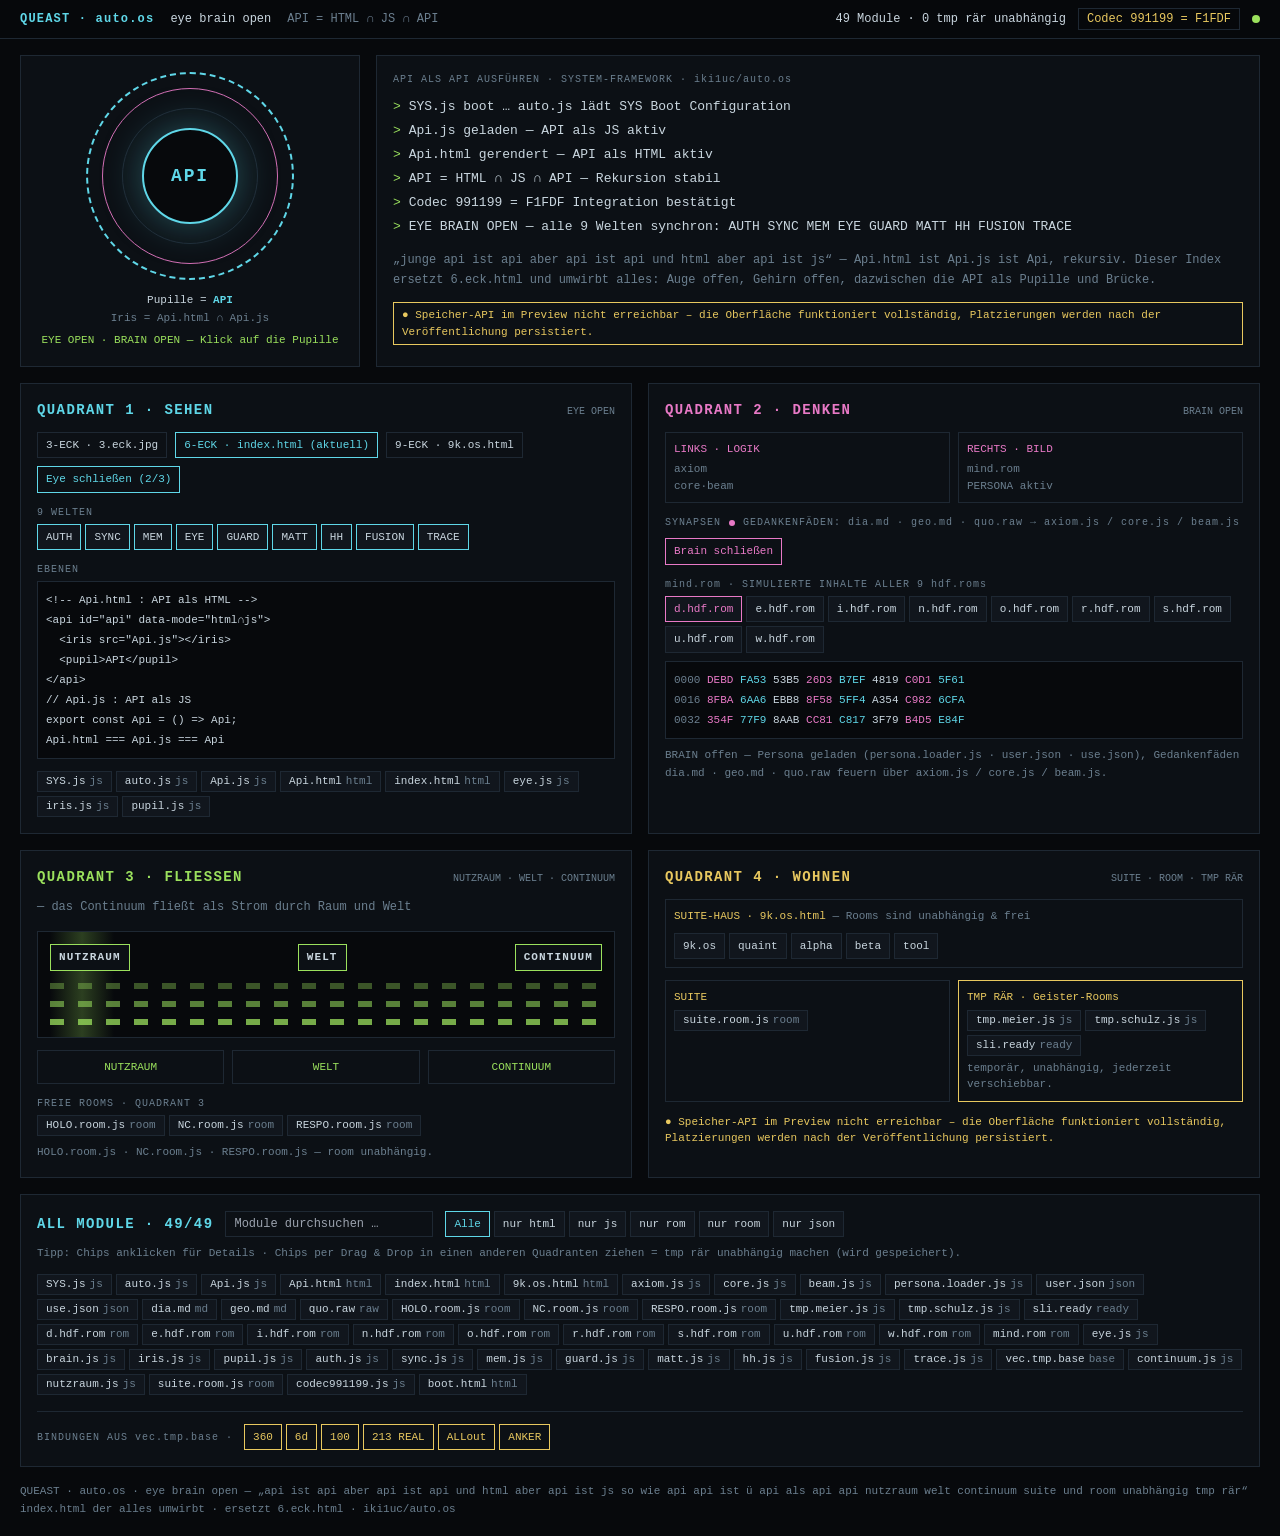
